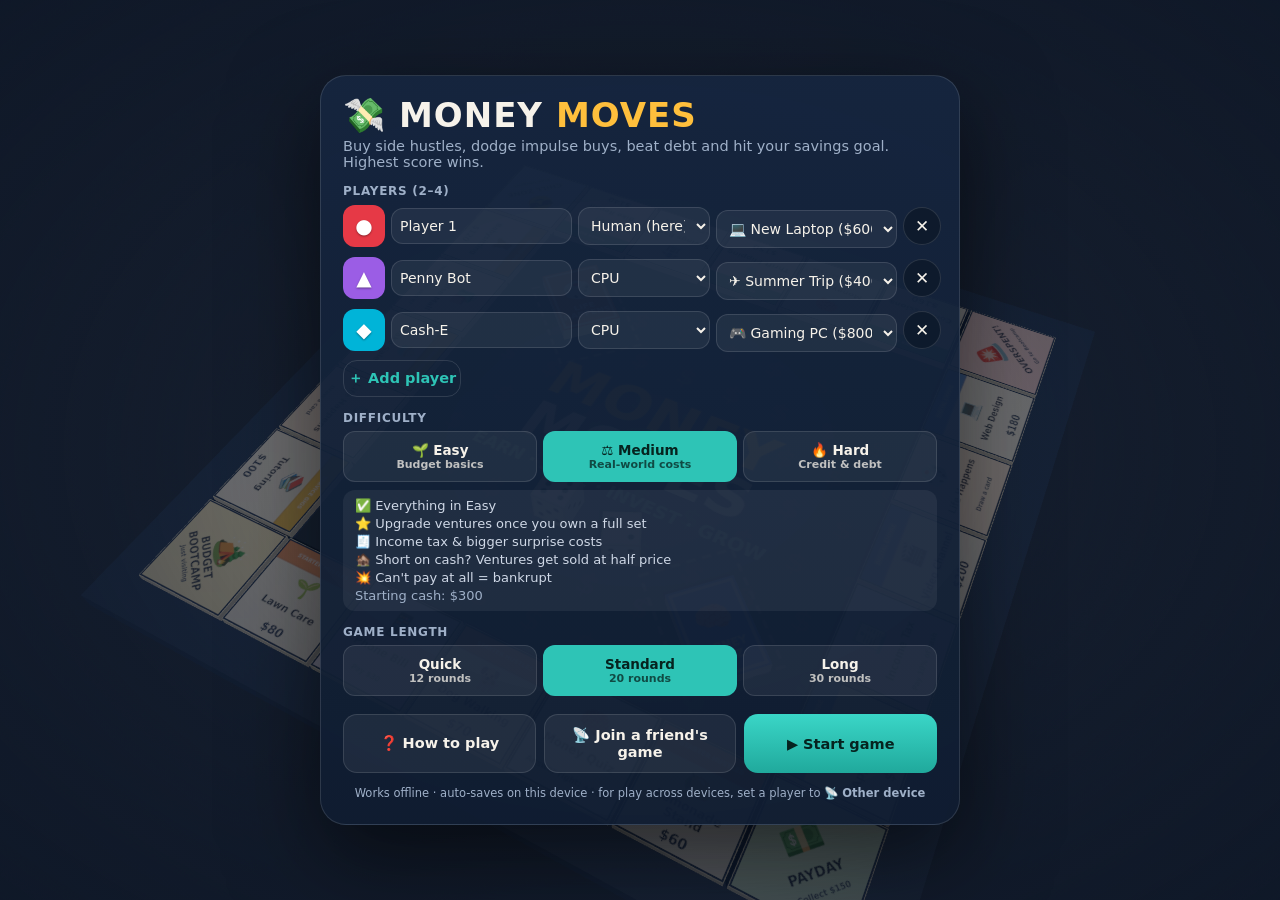
==== index.html @ 819cc6ee "Second consistency and bug-fix pass - Fix ghost turns: starting a new game (or resuming) while a CPU" ====
<!DOCTYPE html>
<html lang="en">
<head>
<meta charset="utf-8">
<meta name="viewport" content="width=device-width, initial-scale=1, maximum-scale=1, user-scalable=no, viewport-fit=cover">
<meta name="theme-color" content="#0d1626">
<meta name="description" content="Money Moves: a 3D property-trading board game that teaches teens budgeting, saving, investing and avoiding debt. Works offline, with device-to-device multiplayer.">
<title>Money Moves — the 3D money-management board game</title>
<script>/* A-Frame 1.8.0 — MIT License — https://aframe.io — inlined so this page works fully offline */
!function(t,e){"object"==typeof exports&&"object"==typeof module?module.exports=e():"function"==typeof define&&define.amd?define([],e):"object"==typeof exports?exports.AFRAME=e():t.AFRAME=e()}(self,(()=>(()=>{var t={167:t=>{var e=Object.prototype.toString;t.exports=function(t){return t.BYTES_PER_ELEMENT&&"[object ArrayBuffer]"===e.call(t.buffer)||Array.isArray(t)}},734:t=>{t.exports=function(t,e){return"number"==typeof t?t:"number"==typeof e?e:0}},961:(t,e)=>{"use strict";e.byteLength=function(t){var e=o(t),n=e[0],i=e[1];return 3*(n+i)/4-i},e.toByteArray=function(t){var e,n,s=o(t),a=s[0],l=s[1],c=new r(function(t,e,n){return 3*(e+n)/4-n}(0,a,l)),h=0,u=l>0?a-4:a;for(n=0;n<u;n+=4)e=i[t.charCodeAt(n)]<<18|i[t.charCodeAt(n+1)]<<12|i[t.charCodeAt(n+2)]<<6|i[t.charCodeAt(n+3)],c[h++]=e>>16&255,c[h++]=e>>8&255,c[h++]=255&e;return 2===l&&(e=i[t.charCodeAt(n)]<<2|i[t.charCodeAt(n+1)]>>4,c[h++]=255&e),1===l&&(e=i[t.charCodeAt(n)]<<10|i[t.charCodeAt(n+1)]<<4|i[t.charCodeAt(n+2)]>>2,c[h++]=e>>8&255,c[h++]=255&e),c},e.fromByteArray=function(t){for(var e,i=t.length,r=i%3,s=[],a=16383,o=0,c=i-r;o<c;o+=a)s.push(l(t,o,o+a>c?c:o+a));return 1===r?(e=t[i-1],s.push(n[e>>2]+n[e<<4&63]+"==")):2===r&&(e=(t[i-2]<<8)+t[i-1],s.push(n[e>>10]+n[e>>4&63]+n[e<<2&63]+"=")),s.join("")};for(var n=[],i=[],r="undefined"!=typeof Uint8Array?Uint8Array:Array,s="ABCDEFGHIJKLMNOPQRSTUVWXYZabcdefghijklmnopqrstuvwxyz0123456789+/",a=0;a<64;++a)n[a]=s[a],i[s.charCodeAt(a)]=a;function o(t){var e=t.length;if(e%4>0)throw new Error("Invalid string. Length must be a multiple of 4");var n=t.indexOf("=");return-1===n&&(n=e),[n,n===e?0:4-n%4]}function l(t,e,i){for(var r,s,a=[],o=e;o<i;o+=3)r=(t[o]<<16&16711680)+(t[o+1]<<8&65280)+(255&t[o+2]),a.push(n[(s=r)>>18&63]+n[s>>12&63]+n[s>>6&63]+n[63&s]);return a.join("")}i["-".charCodeAt(0)]=62,i["_".charCodeAt(0)]=63},911:(t,e,n)=>{var i=n(922).hp;t.exports=function(t,e){if(i.isBuffer(t)&&i.isBuffer(e)){if("function"==typeof t.equals)return t.equals(e);if(t.length!==e.length)return!1;for(var n=0;n<t.length;n++)if(t[n]!==e[n])return!1;return!0}}},922:(t,e,n)=>{"use strict";const i=n(961),r=n(24),s="function"==typeof Symbol&&"function"==typeof Symbol.for?Symbol.for("nodejs.util.inspect.custom"):null;e.hp=l,e.IS=50;const a=2147483647;function o(t){if(t>a)throw new RangeError('The value "'+t+'" is invalid for option "size"');const e=new Uint8Array(t);return Object.setPrototypeOf(e,l.prototype),e}function l(t,e,n){if("number"==typeof t){if("string"==typeof e)throw new TypeError('The "string" argument must be of type string. Received type number');return u(t)}return c(t,e,n)}function c(t,e,n){if("string"==typeof t)return function(t,e){if("string"==typeof e&&""!==e||(e="utf8"),!l.isEncoding(e))throw new TypeError("Unknown encoding: "+e);const n=0|A(t,e);let i=o(n);const r=i.write(t,e);return r!==n&&(i=i.slice(0,r)),i}(t,e);if(ArrayBuffer.isView(t))return function(t){if(Y(t,Uint8Array)){const e=new Uint8Array(t);return p(e.buffer,e.byteOffset,e.byteLength)}return d(t)}(t);if(null==t)throw new TypeError("The first argument must be one of type string, Buffer, ArrayBuffer, Array, or Array-like Object. Received type "+typeof t);if(Y(t,ArrayBuffer)||t&&Y(t.buffer,ArrayBuffer))return p(t,e,n);if("undefined"!=typeof SharedArrayBuffer&&(Y(t,SharedArrayBuffer)||t&&Y(t.buffer,SharedArrayBuffer)))return p(t,e,n);if("number"==typeof t)throw new TypeError('The "value" argument must not be of type number. Received type number');const i=t.valueOf&&t.valueOf();if(null!=i&&i!==t)return l.from(i,e,n);const r=function(t){if(l.isBuffer(t)){const e=0|f(t.length),n=o(e);return 0===n.length||t.copy(n,0,0,e),n}return void 0!==t.length?"number"!=typeof t.length||K(t.length)?o(0):d(t):"Buffer"===t.type&&Array.isArray(t.data)?d(t.data):void 0}(t);if(r)return r;if("undefined"!=typeof Symbol&&null!=Symbol.toPrimitive&&"function"==typeof t[Symbol.toPrimitive])return l.from(t[Symbol.toPrimitive]("string"),e,n);throw new TypeError("The first argument must be one of type string, Buffer, ArrayBuffer, Array, or Array-like Object. Received type "+typeof t)}function h(t){if("number"!=typeof t)throw new TypeError('"size" argument must be of type number');if(t<0)throw new RangeError('The value "'+t+'" is invalid for option "size"')}function u(t){return h(t),o(t<0?0:0|f(t))}function d(t){const e=t.length<0?0:0|f(t.length),n=o(e);for(let i=0;i<e;i+=1)n[i]=255&t[i];return n}function p(t,e,n){if(e<0||t.byteLength<e)throw new RangeError('"offset" is outside of buffer bounds');if(t.byteLength<e+(n||0))throw new RangeError('"length" is outside of buffer bounds');let i;return i=void 0===e&&void 0===n?new Uint8Array(t):void 0===n?new Uint8Array(t,e):new Uint8Array(t,e,n),Object.setPrototypeOf(i,l.prototype),i}function f(t){if(t>=a)throw new RangeError("Attempt to allocate Buffer larger than maximum size: 0x"+a.toString(16)+" bytes");return 0|t}function A(t,e){if(l.isBuffer(t))return t.length;if(ArrayBuffer.isView(t)||Y(t,ArrayBuffer))return t.byteLength;if("string"!=typeof t)throw new TypeError('The "string" argument must be one of type string, Buffer, or ArrayBuffer. Received type '+typeof t);const n=t.length,i=arguments.length>2&&!0===arguments[2];if(!i&&0===n)return 0;let r=!1;for(;;)switch(e){case"ascii":case"latin1":case"binary":return n;case"utf8":case"utf-8":return W(t).length;case"ucs2":case"ucs-2":case"utf16le":case"utf-16le":return 2*n;case"hex":return n>>>1;case"base64":return q(t).length;default:if(r)return i?-1:W(t).length;e=(""+e).toLowerCase(),r=!0}}function m(t,e,n){let i=!1;if((void 0===e||e<0)&&(e=0),e>this.length)return"";if((void 0===n||n>this.length)&&(n=this.length),n<=0)return"";if((n>>>=0)<=(e>>>=0))return"";for(t||(t="utf8");;)switch(t){case"hex":return B(this,e,n);case"utf8":case"utf-8":return M(this,e,n);case"ascii":return I(this,e,n);case"latin1":case"binary":return T(this,e,n);case"base64":return w(this,e,n);case"ucs2":case"ucs-2":case"utf16le":case"utf-16le":return R(this,e,n);default:if(i)throw new TypeError("Unknown encoding: "+t);t=(t+"").toLowerCase(),i=!0}}function g(t,e,n){const i=t[e];t[e]=t[n],t[n]=i}function v(t,e,n,i,r){if(0===t.length)return-1;if("string"==typeof n?(i=n,n=0):n>2147483647?n=2147483647:n<-2147483648&&(n=-2147483648),K(n=+n)&&(n=r?0:t.length-1),n<0&&(n=t.length+n),n>=t.length){if(r)return-1;n=t.length-1}else if(n<0){if(!r)return-1;n=0}if("string"==typeof e&&(e=l.from(e,i)),l.isBuffer(e))return 0===e.length?-1:y(t,e,n,i,r);if("number"==typeof e)return e&=255,"function"==typeof Uint8Array.prototype.indexOf?r?Uint8Array.prototype.indexOf.call(t,e,n):Uint8Array.prototype.lastIndexOf.call(t,e,n):y(t,[e],n,i,r);throw new TypeError("val must be string, number or Buffer")}function y(t,e,n,i,r){let s,a=1,o=t.length,l=e.length;if(void 0!==i&&("ucs2"===(i=String(i).toLowerCase())||"ucs-2"===i||"utf16le"===i||"utf-16le"===i)){if(t.length<2||e.length<2)return-1;a=2,o/=2,l/=2,n/=2}function c(t,e){return 1===a?t[e]:t.readUInt16BE(e*a)}if(r){let i=-1;for(s=n;s<o;s++)if(c(t,s)===c(e,-1===i?0:s-i)){if(-1===i&&(i=s),s-i+1===l)return i*a}else-1!==i&&(s-=s-i),i=-1}else for(n+l>o&&(n=o-l),s=n;s>=0;s--){let n=!0;for(let i=0;i<l;i++)if(c(t,s+i)!==c(e,i)){n=!1;break}if(n)return s}return-1}function E(t,e,n,i){n=Number(n)||0;const r=t.length-n;i?(i=Number(i))>r&&(i=r):i=r;const s=e.length;let a;for(i>s/2&&(i=s/2),a=0;a<i;++a){const i=parseInt(e.substr(2*a,2),16);if(K(i))return a;t[n+a]=i}return a}function b(t,e,n,i){return X(W(e,t.length-n),t,n,i)}function x(t,e,n,i){return X(function(t){const e=[];for(let n=0;n<t.length;++n)e.push(255&t.charCodeAt(n));return e}(e),t,n,i)}function C(t,e,n,i){return X(q(e),t,n,i)}function _(t,e,n,i){return X(function(t,e){let n,i,r;const s=[];for(let a=0;a<t.length&&!((e-=2)<0);++a)n=t.charCodeAt(a),i=n>>8,r=n%256,s.push(r),s.push(i);return s}(e,t.length-n),t,n,i)}function w(t,e,n){return 0===e&&n===t.length?i.fromByteArray(t):i.fromByteArray(t.slice(e,n))}function M(t,e,n){n=Math.min(t.length,n);const i=[];let r=e;for(;r<n;){const e=t[r];let s=null,a=e>239?4:e>223?3:e>191?2:1;if(r+a<=n){let n,i,o,l;switch(a){case 1:e<128&&(s=e);break;case 2:n=t[r+1],128==(192&n)&&(l=(31&e)<<6|63&n,l>127&&(s=l));break;case 3:n=t[r+1],i=t[r+2],128==(192&n)&&128==(192&i)&&(l=(15&e)<<12|(63&n)<<6|63&i,l>2047&&(l<55296||l>57343)&&(s=l));break;case 4:n=t[r+1],i=t[r+2],o=t[r+3],128==(192&n)&&128==(192&i)&&128==(192&o)&&(l=(15&e)<<18|(63&n)<<12|(63&i)<<6|63&o,l>65535&&l<1114112&&(s=l))}}null===s?(s=65533,a=1):s>65535&&(s-=65536,i.push(s>>>10&1023|55296),s=56320|1023&s),i.push(s),r+=a}return function(t){const e=t.length;if(e<=S)return String.fromCharCode.apply(String,t);let n="",i=0;for(;i<e;)n+=String.fromCharCode.apply(String,t.slice(i,i+=S));return n}(i)}l.TYPED_ARRAY_SUPPORT=function(){try{const t=new Uint8Array(1),e={foo:function(){return 42}};return Object.setPrototypeOf(e,Uint8Array.prototype),Object.setPrototypeOf(t,e),42===t.foo()}catch(t){return!1}}(),l.TYPED_ARRAY_SUPPORT||"undefined"==typeof console||"function"!=typeof console.error||console.error("This browser lacks typed array (Uint8Array) support which is required by `buffer` v5.x. Use `buffer` v4.x if you require old browser support."),Object.defineProperty(l.prototype,"parent",{enumerable:!0,get:function(){if(l.isBuffer(this))return this.buffer}}),Object.defineProperty(l.prototype,"offset",{enumerable:!0,get:function(){if(l.isBuffer(this))return this.byteOffset}}),l.poolSize=8192,l.from=function(t,e,n){return c(t,e,n)},Object.setPrototypeOf(l.prototype,Uint8Array.prototype),Object.setPrototypeOf(l,Uint8Array),l.alloc=function(t,e,n){return function(t,e,n){return h(t),t<=0?o(t):void 0!==e?"string"==typeof n?o(t).fill(e,n):o(t).fill(e):o(t)}(t,e,n)},l.allocUnsafe=function(t){return u(t)},l.allocUnsafeSlow=function(t){return u(t)},l.isBuffer=function(t){return null!=t&&!0===t._isBuffer&&t!==l.prototype},l.compare=function(t,e){if(Y(t,Uint8Array)&&(t=l.from(t,t.offset,t.byteLength)),Y(e,Uint8Array)&&(e=l.from(e,e.offset,e.byteLength)),!l.isBuffer(t)||!l.isBuffer(e))throw new TypeError('The "buf1", "buf2" arguments must be one of type Buffer or Uint8Array');if(t===e)return 0;let n=t.length,i=e.length;for(let r=0,s=Math.min(n,i);r<s;++r)if(t[r]!==e[r]){n=t[r],i=e[r];break}return n<i?-1:i<n?1:0},l.isEncoding=function(t){switch(String(t).toLowerCase()){case"hex":case"utf8":case"utf-8":case"ascii":case"latin1":case"binary":case"base64":case"ucs2":case"ucs-2":case"utf16le":case"utf-16le":return!0;default:return!1}},l.concat=function(t,e){if(!Array.isArray(t))throw new TypeError('"list" argument must be an Array of Buffers');if(0===t.length)return l.alloc(0);let n;if(void 0===e)for(e=0,n=0;n<t.length;++n)e+=t[n].length;const i=l.allocUnsafe(e);let r=0;for(n=0;n<t.length;++n){let e=t[n];if(Y(e,Uint8Array))r+e.length>i.length?(l.isBuffer(e)||(e=l.from(e)),e.copy(i,r)):Uint8Array.prototype.set.call(i,e,r);else{if(!l.isBuffer(e))throw new TypeError('"list" argument must be an Array of Buffers');e.copy(i,r)}r+=e.length}return i},l.byteLength=A,l.prototype._isBuffer=!0,l.prototype.swap16=function(){const t=this.length;if(t%2!=0)throw new RangeError("Buffer size must be a multiple of 16-bits");for(let e=0;e<t;e+=2)g(this,e,e+1);return this},l.prototype.swap32=function(){const t=this.length;if(t%4!=0)throw new RangeError("Buffer size must be a multiple of 32-bits");for(let e=0;e<t;e+=4)g(this,e,e+3),g(this,e+1,e+2);return this},l.prototype.swap64=function(){const t=this.length;if(t%8!=0)throw new RangeError("Buffer size must be a multiple of 64-bits");for(let e=0;e<t;e+=8)g(this,e,e+7),g(this,e+1,e+6),g(this,e+2,e+5),g(this,e+3,e+4);return this},l.prototype.toString=function(){const t=this.length;return 0===t?"":0===arguments.length?M(this,0,t):m.apply(this,arguments)},l.prototype.toLocaleString=l.prototype.toString,l.prototype.equals=function(t){if(!l.isBuffer(t))throw new TypeError("Argument must be a Buffer");return this===t||0===l.compare(this,t)},l.prototype.inspect=function(){let t="";const n=e.IS;return t=this.toString("hex",0,n).replace(/(.{2})/g,"$1 ").trim(),this.length>n&&(t+=" ... "),"<Buffer "+t+">"},s&&(l.prototype[s]=l.prototype.inspect),l.prototype.compare=function(t,e,n,i,r){if(Y(t,Uint8Array)&&(t=l.from(t,t.offset,t.byteLength)),!l.isBuffer(t))throw new TypeError('The "target" argument must be one of type Buffer or Uint8Array. Received type '+typeof t);if(void 0===e&&(e=0),void 0===n&&(n=t?t.length:0),void 0===i&&(i=0),void 0===r&&(r=this.length),e<0||n>t.length||i<0||r>this.length)throw new RangeError("out of range index");if(i>=r&&e>=n)return 0;if(i>=r)return-1;if(e>=n)return 1;if(this===t)return 0;let s=(r>>>=0)-(i>>>=0),a=(n>>>=0)-(e>>>=0);const o=Math.min(s,a),c=this.slice(i,r),h=t.slice(e,n);for(let t=0;t<o;++t)if(c[t]!==h[t]){s=c[t],a=h[t];break}return s<a?-1:a<s?1:0},l.prototype.includes=function(t,e,n){return-1!==this.indexOf(t,e,n)},l.prototype.indexOf=function(t,e,n){return v(this,t,e,n,!0)},l.prototype.lastIndexOf=function(t,e,n){return v(this,t,e,n,!1)},l.prototype.write=function(t,e,n,i){if(void 0===e)i="utf8",n=this.length,e=0;else if(void 0===n&&"string"==typeof e)i=e,n=this.length,e=0;else{if(!isFinite(e))throw new Error("Buffer.write(string, encoding, offset[, length]) is no longer supported");e>>>=0,isFinite(n)?(n>>>=0,void 0===i&&(i="utf8")):(i=n,n=void 0)}const r=this.length-e;if((void 0===n||n>r)&&(n=r),t.length>0&&(n<0||e<0)||e>this.length)throw new RangeError("Attempt to write outside buffer bounds");i||(i="utf8");let s=!1;for(;;)switch(i){case"hex":return E(this,t,e,n);case"utf8":case"utf-8":return b(this,t,e,n);case"ascii":case"latin1":case"binary":return x(this,t,e,n);case"base64":return C(this,t,e,n);case"ucs2":case"ucs-2":case"utf16le":case"utf-16le":return _(this,t,e,n);default:if(s)throw new TypeError("Unknown encoding: "+i);i=(""+i).toLowerCase(),s=!0}},l.prototype.toJSON=function(){return{type:"Buffer",data:Array.prototype.slice.call(this._arr||this,0)}};const S=4096;function I(t,e,n){let i="";n=Math.min(t.length,n);for(let r=e;r<n;++r)i+=String.fromCharCode(127&t[r]);return i}function T(t,e,n){let i="";n=Math.min(t.length,n);for(let r=e;r<n;++r)i+=String.fromCharCode(t[r]);return i}function B(t,e,n){const i=t.length;(!e||e<0)&&(e=0),(!n||n<0||n>i)&&(n=i);let r="";for(let i=e;i<n;++i)r+=J[t[i]];return r}function R(t,e,n){const i=t.slice(e,n);let r="";for(let t=0;t<i.length-1;t+=2)r+=String.fromCharCode(i[t]+256*i[t+1]);return r}function L(t,e,n){if(t%1!=0||t<0)throw new RangeError("offset is not uint");if(t+e>n)throw new RangeError("Trying to access beyond buffer length")}function D(t,e,n,i,r,s){if(!l.isBuffer(t))throw new TypeError('"buffer" argument must be a Buffer instance');if(e>r||e<s)throw new RangeError('"value" argument is out of bounds');if(n+i>t.length)throw new RangeError("Index out of range")}function P(t,e,n,i,r){z(e,i,r,t,n,7);let s=Number(e&BigInt(4294967295));t[n++]=s,s>>=8,t[n++]=s,s>>=8,t[n++]=s,s>>=8,t[n++]=s;let a=Number(e>>BigInt(32)&BigInt(4294967295));return t[n++]=a,a>>=8,t[n++]=a,a>>=8,t[n++]=a,a>>=8,t[n++]=a,n}function U(t,e,n,i,r){z(e,i,r,t,n,7);let s=Number(e&BigInt(4294967295));t[n+7]=s,s>>=8,t[n+6]=s,s>>=8,t[n+5]=s,s>>=8,t[n+4]=s;let a=Number(e>>BigInt(32)&BigInt(4294967295));return t[n+3]=a,a>>=8,t[n+2]=a,a>>=8,t[n+1]=a,a>>=8,t[n]=a,n+8}function O(t,e,n,i,r,s){if(n+i>t.length)throw new RangeError("Index out of range");if(n<0)throw new RangeError("Index out of range")}function N(t,e,n,i,s){return e=+e,n>>>=0,s||O(t,0,n,4),r.write(t,e,n,i,23,4),n+4}function F(t,e,n,i,s){return e=+e,n>>>=0,s||O(t,0,n,8),r.write(t,e,n,i,52,8),n+8}l.prototype.slice=function(t,e){const n=this.length;(t=~~t)<0?(t+=n)<0&&(t=0):t>n&&(t=n),(e=void 0===e?n:~~e)<0?(e+=n)<0&&(e=0):e>n&&(e=n),e<t&&(e=t);const i=this.subarray(t,e);return Object.setPrototypeOf(i,l.prototype),i},l.prototype.readUintLE=l.prototype.readUIntLE=function(t,e,n){t>>>=0,e>>>=0,n||L(t,e,this.length);let i=this[t],r=1,s=0;for(;++s<e&&(r*=256);)i+=this[t+s]*r;return i},l.prototype.readUintBE=l.prototype.readUIntBE=function(t,e,n){t>>>=0,e>>>=0,n||L(t,e,this.length);let i=this[t+--e],r=1;for(;e>0&&(r*=256);)i+=this[t+--e]*r;return i},l.prototype.readUint8=l.prototype.readUInt8=function(t,e){return t>>>=0,e||L(t,1,this.length),this[t]},l.prototype.readUint16LE=l.prototype.readUInt16LE=function(t,e){return t>>>=0,e||L(t,2,this.length),this[t]|this[t+1]<<8},l.prototype.readUint16BE=l.prototype.readUInt16BE=function(t,e){return t>>>=0,e||L(t,2,this.length),this[t]<<8|this[t+1]},l.prototype.readUint32LE=l.prototype.readUInt32LE=function(t,e){return t>>>=0,e||L(t,4,this.length),(this[t]|this[t+1]<<8|this[t+2]<<16)+16777216*this[t+3]},l.prototype.readUint32BE=l.prototype.readUInt32BE=function(t,e){return t>>>=0,e||L(t,4,this.length),16777216*this[t]+(this[t+1]<<16|this[t+2]<<8|this[t+3])},l.prototype.readBigUInt64LE=Z((function(t){H(t>>>=0,"offset");const e=this[t],n=this[t+7];void 0!==e&&void 0!==n||V(t,this.length-8);const i=e+256*this[++t]+65536*this[++t]+this[++t]*2**24,r=this[++t]+256*this[++t]+65536*this[++t]+n*2**24;return BigInt(i)+(BigInt(r)<<BigInt(32))})),l.prototype.readBigUInt64BE=Z((function(t){H(t>>>=0,"offset");const e=this[t],n=this[t+7];void 0!==e&&void 0!==n||V(t,this.length-8);const i=e*2**24+65536*this[++t]+256*this[++t]+this[++t],r=this[++t]*2**24+65536*this[++t]+256*this[++t]+n;return(BigInt(i)<<BigInt(32))+BigInt(r)})),l.prototype.readIntLE=function(t,e,n){t>>>=0,e>>>=0,n||L(t,e,this.length);let i=this[t],r=1,s=0;for(;++s<e&&(r*=256);)i+=this[t+s]*r;return r*=128,i>=r&&(i-=Math.pow(2,8*e)),i},l.prototype.readIntBE=function(t,e,n){t>>>=0,e>>>=0,n||L(t,e,this.length);let i=e,r=1,s=this[t+--i];for(;i>0&&(r*=256);)s+=this[t+--i]*r;return r*=128,s>=r&&(s-=Math.pow(2,8*e)),s},l.prototype.readInt8=function(t,e){return t>>>=0,e||L(t,1,this.length),128&this[t]?-1*(255-this[t]+1):this[t]},l.prototype.readInt16LE=function(t,e){t>>>=0,e||L(t,2,this.length);const n=this[t]|this[t+1]<<8;return 32768&n?4294901760|n:n},l.prototype.readInt16BE=function(t,e){t>>>=0,e||L(t,2,this.length);const n=this[t+1]|this[t]<<8;return 32768&n?4294901760|n:n},l.prototype.readInt32LE=function(t,e){return t>>>=0,e||L(t,4,this.length),this[t]|this[t+1]<<8|this[t+2]<<16|this[t+3]<<24},l.prototype.readInt32BE=function(t,e){return t>>>=0,e||L(t,4,this.length),this[t]<<24|this[t+1]<<16|this[t+2]<<8|this[t+3]},l.prototype.readBigInt64LE=Z((function(t){H(t>>>=0,"offset");const e=this[t],n=this[t+7];void 0!==e&&void 0!==n||V(t,this.length-8);const i=this[t+4]+256*this[t+5]+65536*this[t+6]+(n<<24);return(BigInt(i)<<BigInt(32))+BigInt(e+256*this[++t]+65536*this[++t]+this[++t]*2**24)})),l.prototype.readBigInt64BE=Z((function(t){H(t>>>=0,"offset");const e=this[t],n=this[t+7];void 0!==e&&void 0!==n||V(t,this.length-8);const i=(e<<24)+65536*this[++t]+256*this[++t]+this[++t];return(BigInt(i)<<BigInt(32))+BigInt(this[++t]*2**24+65536*this[++t]+256*this[++t]+n)})),l.prototype.readFloatLE=function(t,e){return t>>>=0,e||L(t,4,this.length),r.read(this,t,!0,23,4)},l.prototype.readFloatBE=function(t,e){return t>>>=0,e||L(t,4,this.length),r.read(this,t,!1,23,4)},l.prototype.readDoubleLE=function(t,e){return t>>>=0,e||L(t,8,this.length),r.read(this,t,!0,52,8)},l.prototype.readDoubleBE=function(t,e){return t>>>=0,e||L(t,8,this.length),r.read(this,t,!1,52,8)},l.prototype.writeUintLE=l.prototype.writeUIntLE=function(t,e,n,i){t=+t,e>>>=0,n>>>=0,i||D(this,t,e,n,Math.pow(2,8*n)-1,0);let r=1,s=0;for(this[e]=255&t;++s<n&&(r*=256);)this[e+s]=t/r&255;return e+n},l.prototype.writeUintBE=l.prototype.writeUIntBE=function(t,e,n,i){t=+t,e>>>=0,n>>>=0,i||D(this,t,e,n,Math.pow(2,8*n)-1,0);let r=n-1,s=1;for(this[e+r]=255&t;--r>=0&&(s*=256);)this[e+r]=t/s&255;return e+n},l.prototype.writeUint8=l.prototype.writeUInt8=function(t,e,n){return t=+t,e>>>=0,n||D(this,t,e,1,255,0),this[e]=255&t,e+1},l.prototype.writeUint16LE=l.prototype.writeUInt16LE=function(t,e,n){return t=+t,e>>>=0,n||D(this,t,e,2,65535,0),this[e]=255&t,this[e+1]=t>>>8,e+2},l.prototype.writeUint16BE=l.prototype.writeUInt16BE=function(t,e,n){return t=+t,e>>>=0,n||D(this,t,e,2,65535,0),this[e]=t>>>8,this[e+1]=255&t,e+2},l.prototype.writeUint32LE=l.prototype.writeUInt32LE=function(t,e,n){return t=+t,e>>>=0,n||D(this,t,e,4,4294967295,0),this[e+3]=t>>>24,this[e+2]=t>>>16,this[e+1]=t>>>8,this[e]=255&t,e+4},l.prototype.writeUint32BE=l.prototype.writeUInt32BE=function(t,e,n){return t=+t,e>>>=0,n||D(this,t,e,4,4294967295,0),this[e]=t>>>24,this[e+1]=t>>>16,this[e+2]=t>>>8,this[e+3]=255&t,e+4},l.prototype.writeBigUInt64LE=Z((function(t,e=0){return P(this,t,e,BigInt(0),BigInt("0xffffffffffffffff"))})),l.prototype.writeBigUInt64BE=Z((function(t,e=0){return U(this,t,e,BigInt(0),BigInt("0xffffffffffffffff"))})),l.prototype.writeIntLE=function(t,e,n,i){if(t=+t,e>>>=0,!i){const i=Math.pow(2,8*n-1);D(this,t,e,n,i-1,-i)}let r=0,s=1,a=0;for(this[e]=255&t;++r<n&&(s*=256);)t<0&&0===a&&0!==this[e+r-1]&&(a=1),this[e+r]=(t/s|0)-a&255;return e+n},l.prototype.writeIntBE=function(t,e,n,i){if(t=+t,e>>>=0,!i){const i=Math.pow(2,8*n-1);D(this,t,e,n,i-1,-i)}let r=n-1,s=1,a=0;for(this[e+r]=255&t;--r>=0&&(s*=256);)t<0&&0===a&&0!==this[e+r+1]&&(a=1),this[e+r]=(t/s|0)-a&255;return e+n},l.prototype.writeInt8=function(t,e,n){return t=+t,e>>>=0,n||D(this,t,e,1,127,-128),t<0&&(t=255+t+1),this[e]=255&t,e+1},l.prototype.writeInt16LE=function(t,e,n){return t=+t,e>>>=0,n||D(this,t,e,2,32767,-32768),this[e]=255&t,this[e+1]=t>>>8,e+2},l.prototype.writeInt16BE=function(t,e,n){return t=+t,e>>>=0,n||D(this,t,e,2,32767,-32768),this[e]=t>>>8,this[e+1]=255&t,e+2},l.prototype.writeInt32LE=function(t,e,n){return t=+t,e>>>=0,n||D(this,t,e,4,2147483647,-2147483648),this[e]=255&t,this[e+1]=t>>>8,this[e+2]=t>>>16,this[e+3]=t>>>24,e+4},l.prototype.writeInt32BE=function(t,e,n){return t=+t,e>>>=0,n||D(this,t,e,4,2147483647,-2147483648),t<0&&(t=4294967295+t+1),this[e]=t>>>24,this[e+1]=t>>>16,this[e+2]=t>>>8,this[e+3]=255&t,e+4},l.prototype.writeBigInt64LE=Z((function(t,e=0){return P(this,t,e,-BigInt("0x8000000000000000"),BigInt("0x7fffffffffffffff"))})),l.prototype.writeBigInt64BE=Z((function(t,e=0){return U(this,t,e,-BigInt("0x8000000000000000"),BigInt("0x7fffffffffffffff"))})),l.prototype.writeFloatLE=function(t,e,n){return N(this,t,e,!0,n)},l.prototype.writeFloatBE=function(t,e,n){return N(this,t,e,!1,n)},l.prototype.writeDoubleLE=function(t,e,n){return F(this,t,e,!0,n)},l.prototype.writeDoubleBE=function(t,e,n){return F(this,t,e,!1,n)},l.prototype.copy=function(t,e,n,i){if(!l.isBuffer(t))throw new TypeError("argument should be a Buffer");if(n||(n=0),i||0===i||(i=this.length),e>=t.length&&(e=t.length),e||(e=0),i>0&&i<n&&(i=n),i===n)return 0;if(0===t.length||0===this.length)return 0;if(e<0)throw new RangeError("targetStart out of bounds");if(n<0||n>=this.length)throw new RangeError("Index out of range");if(i<0)throw new RangeError("sourceEnd out of bounds");i>this.length&&(i=this.length),t.length-e<i-n&&(i=t.length-e+n);const r=i-n;return this===t&&"function"==typeof Uint8Array.prototype.copyWithin?this.copyWithin(e,n,i):Uint8Array.prototype.set.call(t,this.subarray(n,i),e),r},l.prototype.fill=function(t,e,n,i){if("string"==typeof t){if("string"==typeof e?(i=e,e=0,n=this.length):"string"==typeof n&&(i=n,n=this.length),void 0!==i&&"string"!=typeof i)throw new TypeError("encoding must be a string");if("string"==typeof i&&!l.isEncoding(i))throw new TypeError("Unknown encoding: "+i);if(1===t.length){const e=t.charCodeAt(0);("utf8"===i&&e<128||"latin1"===i)&&(t=e)}}else"number"==typeof t?t&=255:"boolean"==typeof t&&(t=Number(t));if(e<0||this.length<e||this.length<n)throw new RangeError("Out of range index");if(n<=e)return this;let r;if(e>>>=0,n=void 0===n?this.length:n>>>0,t||(t=0),"number"==typeof t)for(r=e;r<n;++r)this[r]=t;else{const s=l.isBuffer(t)?t:l.from(t,i),a=s.length;if(0===a)throw new TypeError('The value "'+t+'" is invalid for argument "value"');for(r=0;r<n-e;++r)this[r+e]=s[r%a]}return this};const k={};function Q(t,e,n){k[t]=class extends n{constructor(){super(),Object.defineProperty(this,"message",{value:e.apply(this,arguments),writable:!0,configurable:!0}),this.name=`${this.name} [${t}]`,this.stack,delete this.name}get code(){return t}set code(t){Object.defineProperty(this,"code",{configurable:!0,enumerable:!0,value:t,writable:!0})}toString(){return`${this.name} [${t}]: ${this.message}`}}}function G(t){let e="",n=t.length;const i="-"===t[0]?1:0;for(;n>=i+4;n-=3)e=`_${t.slice(n-3,n)}${e}`;return`${t.slice(0,n)}${e}`}function z(t,e,n,i,r,s){if(t>n||t<e){const i="bigint"==typeof e?"n":"";let r;throw r=s>3?0===e||e===BigInt(0)?`>= 0${i} and < 2${i} ** ${8*(s+1)}${i}`:`>= -(2${i} ** ${8*(s+1)-1}${i}) and < 2 ** ${8*(s+1)-1}${i}`:`>= ${e}${i} and <= ${n}${i}`,new k.ERR_OUT_OF_RANGE("value",r,t)}!function(t,e,n){H(e,"offset"),void 0!==t[e]&&void 0!==t[e+n]||V(e,t.length-(n+1))}(i,r,s)}function H(t,e){if("number"!=typeof t)throw new k.ERR_INVALID_ARG_TYPE(e,"number",t)}function V(t,e,n){if(Math.floor(t)!==t)throw H(t,n),new k.ERR_OUT_OF_RANGE(n||"offset","an integer",t);if(e<0)throw new k.ERR_BUFFER_OUT_OF_BOUNDS;throw new k.ERR_OUT_OF_RANGE(n||"offset",`>= ${n?1:0} and <= ${e}`,t)}Q("ERR_BUFFER_OUT_OF_BOUNDS",(function(t){return t?`${t} is outside of buffer bounds`:"Attempt to access memory outside buffer bounds"}),RangeError),Q("ERR_INVALID_ARG_TYPE",(function(t,e){return`The "${t}" argument must be of type number. Received type ${typeof e}`}),TypeError),Q("ERR_OUT_OF_RANGE",(function(t,e,n){let i=`The value of "${t}" is out of range.`,r=n;return Number.isInteger(n)&&Math.abs(n)>2**32?r=G(String(n)):"bigint"==typeof n&&(r=String(n),(n>BigInt(2)**BigInt(32)||n<-(BigInt(2)**BigInt(32)))&&(r=G(r)),r+="n"),i+=` It must be ${e}. Received ${r}`,i}),RangeError);const j=/[^+/0-9A-Za-z-_]/g;function W(t,e){let n;e=e||1/0;const i=t.length;let r=null;const s=[];for(let a=0;a<i;++a){if(n=t.charCodeAt(a),n>55295&&n<57344){if(!r){if(n>56319){(e-=3)>-1&&s.push(239,191,189);continue}if(a+1===i){(e-=3)>-1&&s.push(239,191,189);continue}r=n;continue}if(n<56320){(e-=3)>-1&&s.push(239,191,189),r=n;continue}n=65536+(r-55296<<10|n-56320)}else r&&(e-=3)>-1&&s.push(239,191,189);if(r=null,n<128){if((e-=1)<0)break;s.push(n)}else if(n<2048){if((e-=2)<0)break;s.push(n>>6|192,63&n|128)}else if(n<65536){if((e-=3)<0)break;s.push(n>>12|224,n>>6&63|128,63&n|128)}else{if(!(n<1114112))throw new Error("Invalid code point");if((e-=4)<0)break;s.push(n>>18|240,n>>12&63|128,n>>6&63|128,63&n|128)}}return s}function q(t){return i.toByteArray(function(t){if((t=(t=t.split("=")[0]).trim().replace(j,"")).length<2)return"";for(;t.length%4!=0;)t+="=";return t}(t))}function X(t,e,n,i){let r;for(r=0;r<i&&!(r+n>=e.length||r>=t.length);++r)e[r+n]=t[r];return r}function Y(t,e){return t instanceof e||null!=t&&null!=t.constructor&&null!=t.constructor.name&&t.constructor.name===e.name}function K(t){return t!=t}const J=function(){const t="0123456789abcdef",e=new Array(256);for(let n=0;n<16;++n){const i=16*n;for(let r=0;r<16;++r)e[i+r]=t[n]+t[r]}return e}();function Z(t){return"undefined"==typeof BigInt?$:t}function $(){throw new Error("BigInt not supported")}},89:t=>{"use strict";t.exports=function(t){var e=[];return e.toString=function(){return this.map((function(e){var n="",i=void 0!==e[5];return e[4]&&(n+="@supports (".concat(e[4],") {")),e[2]&&(n+="@media ".concat(e[2]," {")),i&&(n+="@layer".concat(e[5].length>0?" ".concat(e[5]):""," {")),n+=t(e),i&&(n+="}"),e[2]&&(n+="}"),e[4]&&(n+="}"),n})).join("")},e.i=function(t,n,i,r,s){"string"==typeof t&&(t=[[null,t,void 0]]);var a={};if(i)for(var o=0;o<this.length;o++){var l=this[o][0];null!=l&&(a[l]=!0)}for(var c=0;c<t.length;c++){var h=[].concat(t[c]);i&&a[h[0]]||(void 0!==s&&(void 0===h[5]||(h[1]="@layer".concat(h[5].length>0?" ".concat(h[5]):""," {").concat(h[1],"}")),h[5]=s),n&&(h[2]?(h[1]="@media ".concat(h[2]," {").concat(h[1],"}"),h[2]=n):h[2]=n),r&&(h[4]?(h[1]="@supports (".concat(h[4],") {").concat(h[1],"}"),h[4]=r):h[4]="".concat(r)),e.push(h))}},e}},492:t=>{"use strict";t.exports=function(t,e){return e||(e={}),t?(t=String(t.__esModule?t.default:t),/^['"].*['"]$/.test(t)&&(t=t.slice(1,-1)),e.hash&&(t+=e.hash),/["'() \t\n]|(%20)/.test(t)||e.needQuotes?'"'.concat(t.replace(/"/g,'\\"').replace(/\n/g,"\\n"),'"'):t):t}},963:t=>{"use strict";t.exports=function(t){var e=t[1],n=t[3];if(!n)return e;if("function"==typeof btoa){var i=btoa(unescape(encodeURIComponent(JSON.stringify(n)))),r="sourceMappingURL=data:application/json;charset=utf-8;base64,".concat(i),s="/*# ".concat(r," */");return[e].concat([s]).join("\n")}return[e].join("\n")}},878:(t,e,n)=>{e.formatArgs=function(e){if(e[0]=(this.useColors?"%c":"")+this.namespace+(this.useColors?" %c":" ")+e[0]+(this.useColors?"%c ":" ")+"+"+t.exports.humanize(this.diff),!this.useColors)return;const n="color: "+this.color;e.splice(1,0,n,"color: inherit");let i=0,r=0;e[0].replace(/%[a-zA-Z%]/g,(t=>{"%%"!==t&&(i++,"%c"===t&&(r=i))})),e.splice(r,0,n)},e.save=function(t){try{t?e.storage.setItem("debug",t):e.storage.removeItem("debug")}catch(t){}},e.load=function(){let t;try{t=e.storage.getItem("debug")}catch(t){}return!t&&"undefined"!=typeof process&&"env"in process&&(t=process.env.DEBUG),t},e.useColors=function(){if("undefined"!=typeof window&&window.process&&("renderer"===window.process.type||window.process.__nwjs))return!0;if("undefined"!=typeof navigator&&navigator.userAgent&&navigator.userAgent.toLowerCase().match(/(edge|trident)\/(\d+)/))return!1;let t;return"undefined"!=typeof document&&document.documentElement&&document.documentElement.style&&document.documentElement.style.WebkitAppearance||"undefined"!=typeof window&&window.console&&(window.console.firebug||window.console.exception&&window.console.table)||"undefined"!=typeof navigator&&navigator.userAgent&&(t=navigator.userAgent.toLowerCase().match(/firefox\/(\d+)/))&&parseInt(t[1],10)>=31||"undefined"!=typeof navigator&&navigator.userAgent&&navigator.userAgent.toLowerCase().match(/applewebkit\/(\d+)/)},e.storage=function(){try{return localStorage}catch(t){}}(),e.destroy=(()=>{let t=!1;return()=>{t||(t=!0,console.warn("Instance method `debug.destroy()` is deprecated and no longer does anything. It will be removed in the next major version of `debug`."))}})(),e.colors=["#0000CC","#0000FF","#0033CC","#0033FF","#0066CC","#0066FF","#0099CC","#0099FF","#00CC00","#00CC33","#00CC66","#00CC99","#00CCCC","#00CCFF","#3300CC","#3300FF","#3333CC","#3333FF","#3366CC","#3366FF","#3399CC","#3399FF","#33CC00","#33CC33","#33CC66","#33CC99","#33CCCC","#33CCFF","#6600CC","#6600FF","#6633CC","#6633FF","#66CC00","#66CC33","#9900CC","#9900FF","#9933CC","#9933FF","#99CC00","#99CC33","#CC0000","#CC0033","#CC0066","#CC0099","#CC00CC","#CC00FF","#CC3300","#CC3333","#CC3366","#CC3399","#CC33CC","#CC33FF","#CC6600","#CC6633","#CC9900","#CC9933","#CCCC00","#CCCC33","#FF0000","#FF0033","#FF0066","#FF0099","#FF00CC","#FF00FF","#FF3300","#FF3333","#FF3366","#FF3399","#FF33CC","#FF33FF","#FF6600","#FF6633","#FF9900","#FF9933","#FFCC00","#FFCC33"],e.log=console.debug||console.log||(()=>{}),t.exports=n(945)(e);const{formatters:i}=t.exports;i.j=function(t){try{return JSON.stringify(t)}catch(t){return"[UnexpectedJSONParseError]: "+t.message}}},945:(t,e,n)=>{t.exports=function(t){function e(t){let n,r,s,a=null;function o(...t){if(!o.enabled)return;const i=o,r=Number(new Date),s=r-(n||r);i.diff=s,i.prev=n,i.curr=r,n=r,t[0]=e.coerce(t[0]),"string"!=typeof t[0]&&t.unshift("%O");let a=0;t[0]=t[0].replace(/%([a-zA-Z%])/g,((n,r)=>{if("%%"===n)return"%";a++;const s=e.formatters[r];if("function"==typeof s){const e=t[a];n=s.call(i,e),t.splice(a,1),a--}return n})),e.formatArgs.call(i,t),(i.log||e.log).apply(i,t)}return o.namespace=t,o.useColors=e.useColors(),o.color=e.selectColor(t),o.extend=i,o.destroy=e.destroy,Object.defineProperty(o,"enabled",{enumerable:!0,configurable:!1,get:()=>null!==a?a:(r!==e.namespaces&&(r=e.namespaces,s=e.enabled(t)),s),set:t=>{a=t}}),"function"==typeof e.init&&e.init(o),o}function i(t,n){const i=e(this.namespace+(void 0===n?":":n)+t);return i.log=this.log,i}function r(t,e){let n=0,i=0,r=-1,s=0;for(;n<t.length;)if(i<e.length&&(e[i]===t[n]||"*"===e[i]))"*"===e[i]?(r=i,s=n,i++):(n++,i++);else{if(-1===r)return!1;i=r+1,s++,n=s}for(;i<e.length&&"*"===e[i];)i++;return i===e.length}return e.debug=e,e.default=e,e.coerce=function(t){return t instanceof Error?t.stack||t.message:t},e.disable=function(){const t=[...e.names,...e.skips.map((t=>"-"+t))].join(",");return e.enable(""),t},e.enable=function(t){e.save(t),e.namespaces=t,e.names=[],e.skips=[];const n=("string"==typeof t?t:"").trim().replace(" ",",").split(",").filter(Boolean);for(const t of n)"-"===t[0]?e.skips.push(t.slice(1)):e.names.push(t)},e.enabled=function(t){for(const n of e.skips)if(r(t,n))return!1;for(const n of e.names)if(r(t,n))return!0;return!1},e.humanize=n(192),e.destroy=function(){console.warn("Instance method `debug.destroy()` is deprecated and no longer does anything. It will be removed in the next major version of `debug`.")},Object.keys(t).forEach((n=>{e[n]=t[n]})),e.names=[],e.skips=[],e.formatters={},e.selectColor=function(t){let n=0;for(let e=0;e<t.length;e++)n=(n<<5)-n+t.charCodeAt(e),n|=0;return e.colors[Math.abs(n)%e.colors.length]},e.enable(e.load()),e}},124:(t,e,n)=>{"use strict";var i=n(240),r=Object.prototype.hasOwnProperty,s=Object.prototype.propertyIsEnumerable;function a(t,e,n){var s=e[n];if(null!=s){if(r.call(t,n)&&(void 0===t[n]||null===t[n]))throw new TypeError("Cannot convert undefined or null to object ("+n+")");r.call(t,n)&&i(s)?t[n]=o(Object(t[n]),e[n]):t[n]=s}}function o(t,e){if(t===e)return t;for(var n in e=Object(e))r.call(e,n)&&a(t,e,n);if(Object.getOwnPropertySymbols)for(var i=Object.getOwnPropertySymbols(e),o=0;o<i.length;o++)s.call(e,i[o])&&a(t,e,i[o]);return t}t.exports=function(t){t=function(t){if(null==t)throw new TypeError("Sources cannot be null or undefined");return Object(t)}(t);for(var e=1;e<arguments.length;e++)o(t,arguments[e]);return t}},480:t=>{t.exports=function(t){switch(t){case"int8":return Int8Array;case"int16":return Int16Array;case"int32":return Int32Array;case"uint8":return Uint8Array;case"uint16":return Uint16Array;case"uint32":return Uint32Array;case"float32":return Float32Array;case"float64":return Float64Array;case"array":return Array;case"uint8_clamped":return Uint8ClampedArray}}},919:(t,e,n)=>{var i;i="undefined"!=typeof window?window:void 0!==n.g?n.g:"undefined"!=typeof self?self:{},t.exports=i},24:(t,e)=>{e.read=function(t,e,n,i,r){var s,a,o=8*r-i-1,l=(1<<o)-1,c=l>>1,h=-7,u=n?r-1:0,d=n?-1:1,p=t[e+u];for(u+=d,s=p&(1<<-h)-1,p>>=-h,h+=o;h>0;s=256*s+t[e+u],u+=d,h-=8);for(a=s&(1<<-h)-1,s>>=-h,h+=i;h>0;a=256*a+t[e+u],u+=d,h-=8);if(0===s)s=1-c;else{if(s===l)return a?NaN:1/0*(p?-1:1);a+=Math.pow(2,i),s-=c}return(p?-1:1)*a*Math.pow(2,s-i)},e.write=function(t,e,n,i,r,s){var a,o,l,c=8*s-r-1,h=(1<<c)-1,u=h>>1,d=23===r?Math.pow(2,-24)-Math.pow(2,-77):0,p=i?0:s-1,f=i?1:-1,A=e<0||0===e&&1/e<0?1:0;for(e=Math.abs(e),isNaN(e)||e===1/0?(o=isNaN(e)?1:0,a=h):(a=Math.floor(Math.log(e)/Math.LN2),e*(l=Math.pow(2,-a))<1&&(a--,l*=2),(e+=a+u>=1?d/l:d*Math.pow(2,1-u))*l>=2&&(a++,l/=2),a+u>=h?(o=0,a=h):a+u>=1?(o=(e*l-1)*Math.pow(2,r),a+=u):(o=e*Math.pow(2,u-1)*Math.pow(2,r),a=0));r>=8;t[n+p]=255&o,p+=f,o/=256,r-=8);for(a=a<<r|o,c+=r;c>0;t[n+p]=255&a,p+=f,a/=256,c-=8);t[n+p-f]|=128*A}},225:t=>{function e(t){return!!t.constructor&&"function"==typeof t.constructor.isBuffer&&t.constructor.isBuffer(t)}t.exports=function(t){return null!=t&&(e(t)||function(t){return"function"==typeof t.readFloatLE&&"function"==typeof t.slice&&e(t.slice(0,0))}(t)||!!t._isBuffer)}},847:t=>{t.exports=function(t){if(!t)return!1;var n=e.call(t);return"[object Function]"===n||"function"==typeof t&&"[object RegExp]"!==n||"undefined"!=typeof window&&(t===window.setTimeout||t===window.alert||t===window.confirm||t===window.prompt)};var e=Object.prototype.toString},240:t=>{"use strict";t.exports=function(t){var e=typeof t;return null!==t&&("object"===e||"function"===e)}},751:(t,e,n)=>{var i=n(922).hp,r=n(558),s=function(){},a=n(476),o=n(34),l=n(99),c=n(573),h=n(597),u=self.XMLHttpRequest&&"withCredentials"in new XMLHttpRequest;t.exports=function(t,e){e="function"==typeof e?e:s,"string"==typeof t?t={uri:t}:t||(t={}),t.binary&&(t=function(t){if(u)return h(t,{responseType:"arraybuffer"});if(void 0===self.XMLHttpRequest)throw new Error("your browser does not support XHR loading");var e=new self.XMLHttpRequest;return e.overrideMimeType("text/plain; charset=x-user-defined"),h({xhr:e},t)}(t)),r(t,(function(n,r,h){if(n)return e(n);if(!/^2/.test(r.statusCode))return e(new Error("http status code: "+r.statusCode));if(!h)return e(new Error("no body result"));var u,d,p=!1;if(u=h,"[object ArrayBuffer]"===Object.prototype.toString.call(u)){var f=new Uint8Array(h);h=i.from(f,"binary")}c(h)&&(p=!0,"string"==typeof h&&(h=i.from(h,"binary"))),p||(i.isBuffer(h)&&(h=h.toString(t.encoding)),h=h.trim());try{var A=r.headers["content-type"];d=p?l(h):/json/.test(A)||"{"===h.charAt(0)?JSON.parse(h):/xml/.test(A)||"<"===h.charAt(0)?o(h):a(h)}catch(t){e(new Error("error parsing font "+t.message)),e=s}e(null,d)}))}},573:(t,e,n)=>{var i=n(922).hp,r=n(911),s=i.from([66,77,70,3]);t.exports=function(t){return"string"==typeof t?"BMF"===t.substring(0,3):t.length>4&&r(t.slice(0,4),s)}},192:t=>{var e=1e3,n=60*e,i=60*n,r=24*i,s=7*r;function a(t,e,n,i){var r=e>=1.5*n;return Math.round(t/n)+" "+i+(r?"s":"")}t.exports=function(t,o){o=o||{};var l,c,h=typeof t;if("string"===h&&t.length>0)return function(t){if(!((t=String(t)).length>100)){var a=/^(-?(?:\d+)?\.?\d+) *(milliseconds?|msecs?|ms|seconds?|secs?|s|minutes?|mins?|m|hours?|hrs?|h|days?|d|weeks?|w|years?|yrs?|y)?$/i.exec(t);if(a){var o=parseFloat(a[1]);switch((a[2]||"ms").toLowerCase()){case"years":case"year":case"yrs":case"yr":case"y":return 315576e5*o;case"weeks":case"week":case"w":return o*s;case"days":case"day":case"d":return o*r;case"hours":case"hour":case"hrs":case"hr":case"h":return o*i;case"minutes":case"minute":case"mins":case"min":case"m":return o*n;case"seconds":case"second":case"secs":case"sec":case"s":return o*e;case"milliseconds":case"millisecond":case"msecs":case"msec":case"ms":return o;default:return}}}}(t);if("number"===h&&isFinite(t))return o.long?(l=t,(c=Math.abs(l))>=r?a(l,c,r,"day"):c>=i?a(l,c,i,"hour"):c>=n?a(l,c,n,"minute"):c>=e?a(l,c,e,"second"):l+" ms"):function(t){var s=Math.abs(t);return s>=r?Math.round(t/r)+"d":s>=i?Math.round(t/i)+"h":s>=n?Math.round(t/n)+"m":s>=e?Math.round(t/e)+"s":t+"ms"}(t);throw new Error("val is not a non-empty string or a valid number. val="+JSON.stringify(t))}},476:t=>{function e(t,e){if(!(t=t.replace(/\t+/g," ").trim()))return null;var i=t.indexOf(" ");if(-1===i)throw new Error("no named row at line "+e);var r=t.substring(0,i);t=(t=(t=(t=t.substring(i+1)).replace(/letter=[\'\"]\S+[\'\"]/gi,"")).split("=")).map((function(t){return t.trim().match(/(".*?"|[^"\s]+)+(?=\s*|\s*$)/g)}));for(var s=[],a=0;a<t.length;a++){var o=t[a];0===a?s.push({key:o[0],data:""}):a===t.length-1?s[s.length-1].data=n(o[0]):(s[s.length-1].data=n(o[0]),s.push({key:o[1],data:""}))}var l={key:r,data:{}};return s.forEach((function(t){l.data[t.key]=t.data})),l}function n(t){return t&&0!==t.length?0===t.indexOf('"')||0===t.indexOf("'")?t.substring(1,t.length-1):-1!==t.indexOf(",")?function(t){return t.split(",").map((function(t){return parseInt(t,10)}))}(t):parseInt(t,10):""}t.exports=function(t){if(!t)throw new Error("no data provided");var n={pages:[],chars:[],kernings:[]},i=(t=t.toString().trim()).split(/\r\n?|\n/g);if(0===i.length)throw new Error("no data in BMFont file");for(var r=0;r<i.length;r++){var s=e(i[r],r);if(s)if("page"===s.key){if("number"!=typeof s.data.id)throw new Error("malformed file at line "+r+" -- needs page id=N");if("string"!=typeof s.data.file)throw new Error("malformed file at line "+r+' -- needs page file="path"');n.pages[s.data.id]=s.data.file}else"chars"===s.key||"kernings"===s.key||("char"===s.key?n.chars.push(s.data):"kerning"===s.key?n.kernings.push(s.data):n[s.key]=s.data)}return n}},99:t=>{var e=[66,77,70];function n(t,e,n){if(n>e.length-1)return 0;var r=e.readUInt8(n++),s=e.readInt32LE(n);switch(n+=4,r){case 1:t.info=function(t,e){var n={};n.size=t.readInt16LE(e);var r=t.readUInt8(e+2);return n.smooth=r>>7&1,n.unicode=r>>6&1,n.italic=r>>5&1,n.bold=r>>4&1,r>>3&1&&(n.fixedHeight=1),n.charset=t.readUInt8(e+3)||"",n.stretchH=t.readUInt16LE(e+4),n.aa=t.readUInt8(e+6),n.padding=[t.readInt8(e+7),t.readInt8(e+8),t.readInt8(e+9),t.readInt8(e+10)],n.spacing=[t.readInt8(e+11),t.readInt8(e+12)],n.outline=t.readUInt8(e+13),n.face=function(t,e){return i(t,e).toString("utf8")}(t,e+14),n}(e,n);break;case 2:t.common=function(t,e){var n={};return n.lineHeight=t.readUInt16LE(e),n.base=t.readUInt16LE(e+2),n.scaleW=t.readUInt16LE(e+4),n.scaleH=t.readUInt16LE(e+6),n.pages=t.readUInt16LE(e+8),t.readUInt8(e+10),n.packed=0,n.alphaChnl=t.readUInt8(e+11),n.redChnl=t.readUInt8(e+12),n.greenChnl=t.readUInt8(e+13),n.blueChnl=t.readUInt8(e+14),n}(e,n);break;case 3:t.pages=function(t,e,n){for(var r=[],s=i(t,e),a=s.length+1,o=n/a,l=0;l<o;l++)r[l]=t.slice(e,e+s.length).toString("utf8"),e+=a;return r}(e,n,s);break;case 4:t.chars=function(t,e,n){for(var i=[],r=n/20,s=0;s<r;s++){var a={},o=20*s;a.id=t.readUInt32LE(e+0+o),a.x=t.readUInt16LE(e+4+o),a.y=t.readUInt16LE(e+6+o),a.width=t.readUInt16LE(e+8+o),a.height=t.readUInt16LE(e+10+o),a.xoffset=t.readInt16LE(e+12+o),a.yoffset=t.readInt16LE(e+14+o),a.xadvance=t.readInt16LE(e+16+o),a.page=t.readUInt8(e+18+o),a.chnl=t.readUInt8(e+19+o),i[s]=a}return i}(e,n,s);break;case 5:t.kernings=function(t,e,n){for(var i=[],r=n/10,s=0;s<r;s++){var a={},o=10*s;a.first=t.readUInt32LE(e+0+o),a.second=t.readUInt32LE(e+4+o),a.amount=t.readInt16LE(e+8+o),i[s]=a}return i}(e,n,s)}return 5+s}function i(t,e){for(var n=e;n<t.length&&0!==t[n];n++);return t.slice(e,n)}t.exports=function(t){if(t.length<6)throw new Error("invalid buffer length for BMFont");var i=e.every((function(e,n){return t.readUInt8(n)===e}));if(!i)throw new Error("BMFont missing BMF byte header");var r=3;if(t.readUInt8(r++)>3)throw new Error("Only supports BMFont Binary v3 (BMFont App v1.10)");for(var s={kernings:[],chars:[]},a=0;a<5;a++)r+=n(s,t,r);return s}},34:(t,e,n)=>{var i=n(829),r=n(896),s={scaleh:"scaleH",scalew:"scaleW",stretchh:"stretchH",lineheight:"lineHeight",alphachnl:"alphaChnl",redchnl:"redChnl",greenchnl:"greenChnl",bluechnl:"blueChnl"};function a(t){var e=function(t){for(var e=[],n=0;n<t.attributes.length;n++)e.push(t.attributes[n]);return e}(t);return e.reduce((function(t,e){var n;return t[(n=e.nodeName,s[n.toLowerCase()]||n)]=e.nodeValue,t}),{})}t.exports=function(t){t=t.toString();var e=r(t),n={pages:[],chars:[],kernings:[]};["info","common"].forEach((function(t){var r=e.getElementsByTagName(t)[0];r&&(n[t]=i(a(r)))}));var s=e.getElementsByTagName("pages")[0];if(!s)throw new Error("malformed file -- no <pages> element");for(var o=s.getElementsByTagName("page"),l=0;l<o.length;l++){var c=o[l],h=parseInt(c.getAttribute("id"),10),u=c.getAttribute("file");if(isNaN(h))throw new Error('malformed file -- page "id" attribute is NaN');if(!u)throw new Error('malformed file -- needs page "file" attribute');n.pages[parseInt(h,10)]=u}return["chars","kernings"].forEach((function(t){var r=e.getElementsByTagName(t)[0];if(r)for(var s=t.substring(0,t.length-1),o=r.getElementsByTagName(s),l=0;l<o.length;l++){var c=o[l];n[t].push(i(a(c)))}})),n}},829:t=>{var e="chasrset";t.exports=function(t){for(var n in t=Object.assign({},t),e in t&&(t.charset=t[e],delete t[e]),t)"face"!==n&&"charset"!==n&&(t[n]="padding"===n||"spacing"===n?t[n].split(",").map((function(t){return parseInt(t,10)})):parseInt(t[n],10));return t}},216:t=>{var e=function(t){return t.replace(/^\s+|\s+$/g,"")};t.exports=function(t){if(!t)return{};for(var n,i={},r=e(t).split("\n"),s=0;s<r.length;s++){var a=r[s],o=a.indexOf(":"),l=e(a.slice(0,o)).toLowerCase(),c=e(a.slice(o+1));void 0===i[l]?i[l]=c:(n=i[l],"[object Array]"===Object.prototype.toString.call(n)?i[l].push(c):i[l]=[i[l],c])}return i}},35:(t,e,n)=>{var i=n(480),r=n(167),s=n(225),a=[0,2,3],o=[2,1,3];t.exports=function(t,e){t&&(r(t)||s(t))||(e=t||{},t=null);for(var n="string"==typeof(e="number"==typeof e?{count:e}:e||{}).type?e.type:"uint16",l="number"==typeof e.count?e.count:1,c=e.start||0,h=!1!==e.clockwise?a:o,u=h[0],d=h[1],p=h[2],f=6*l,A=t||new(i(n))(f),m=0,g=0;m<f;m+=6,g+=4){var v=m+c;A[v+0]=g+0,A[v+1]=g+1,A[v+2]=g+2,A[v+3]=g+u,A[v+4]=g+d,A[v+5]=g+p}return A}},433:(t,e,n)=>{var i=n(874),r=n(35),s=n(106),a=n(684);t.exports=function(t){return new o(t)};class o extends THREE.BufferGeometry{constructor(t){super(),"string"==typeof t&&(t={text:t}),this._opt=Object.assign({},t),t&&this.update(t)}update(t){if("string"==typeof t&&(t={text:t}),!(t=Object.assign({},this._opt,t)).font)throw new TypeError("must specify a { font } in options");this.layout=i(t);var e=!1!==t.flipY,n=t.font,a=n.common.scaleW,o=n.common.scaleH,l=this.layout.glyphs.filter((function(t){var e=t.data;return e.width*e.height>0}));this.visibleGlyphs=l;var c=s.positions(l),h=s.uvs(l,a,o,e),u=r([],{clockwise:!0,type:"uint16",count:l.length});if(this.setIndex(u),this.setAttribute("position",new THREE.BufferAttribute(c,2)),this.setAttribute("uv",new THREE.BufferAttribute(h,2)),!t.multipage&&"page"in this.attributes)this.removeAttribute("page");else if(t.multipage){var d=s.pages(l);this.setAttribute("page",new THREE.BufferAttribute(d,1))}null!==this.boundingBox&&this.computeBoundingBox(),null!==this.boundingSphere&&this.computeBoundingSphere()}computeBoundingSphere(){null===this.boundingSphere&&(this.boundingSphere=new THREE.Sphere);var t=this.attributes.position.array,e=this.attributes.position.itemSize;if(!t||!e||t.length<2)return this.boundingSphere.radius=0,void this.boundingSphere.center.set(0,0,0);a.computeSphere(t,this.boundingSphere),isNaN(this.boundingSphere.radius)&&console.error('THREE.BufferGeometry.computeBoundingSphere(): Computed radius is NaN. The "position" attribute is likely to have NaN values.')}computeBoundingBox(){null===this.boundingBox&&(this.boundingBox=new THREE.Box3);var t=this.boundingBox,e=this.attributes.position.array,n=this.attributes.position.itemSize;!e||!n||e.length<2?t.makeEmpty():a.computeBox(e,t)}}},874:(t,e,n)=>{var i=n(406),r=n(597),s=n(734),a=["x","e","a","o","n","s","r","c","u","m","v","w","z"],o=["m","w"],l=["H","I","N","E","F","K","L","T","U","V","W","X","Y","Z"],c="\t".charCodeAt(0),h=" ".charCodeAt(0);function u(t){this.glyphs=[],this._measure=this.computeMetrics.bind(this),this.update(t)}function d(t,e){if(!t.chars||0===t.chars.length)return null;var n=f(t.chars,e);return n>=0?t.chars[n]:null}function p(t,e,n){if(!t.kernings||0===t.kernings.length)return 0;for(var i=t.kernings,r=0;r<i.length;r++){var s=i[r];if(s.first===e&&s.second===n)return s.amount}return 0}function f(t,e,n){for(var i=n=n||0;i<t.length;i++)if(t[i].id===e)return i;return-1}t.exports=function(t){return new u(t)},u.prototype.update=function(t){if(t=r({measure:this._measure},t),this._opt=t,this._opt.tabSize=s(this._opt.tabSize,4),!t.font)throw new Error("must provide a valid bitmap font");var e=this.glyphs,n=t.text||"",o=t.font;this._setupSpaceGlyphs(o);var c=i.lines(n,t),h=t.width||0;e.length=0;var u=c.reduce((function(t,e){return Math.max(t,e.width,h)}),0),d=0,A=0,m=s(t.lineHeight,o.common.lineHeight),g=o.common.base,v=m-g,y=t.letterSpacing||0,E=m*c.length-v,b=function(t){return"center"===t?1:"right"===t?2:0}(this._opt.align);A-=E,this._width=u,this._height=E,this._descender=m-g,this._baseline=g,this._xHeight=function(t){for(var e=0;e<a.length;e++){var n=a[e].charCodeAt(0),i=f(t.chars,n);if(i>=0)return t.chars[i].height}return 0}(o),this._capHeight=function(t){for(var e=0;e<l.length;e++){var n=l[e].charCodeAt(0),i=f(t.chars,n);if(i>=0)return t.chars[i].height}return 0}(o),this._lineHeight=m,this._ascender=m-v-this._xHeight;var x=this;c.forEach((function(t,i){for(var r,s=t.start,a=t.end,l=t.width,c=s;c<a;c++){var h=n.charCodeAt(c),f=x.getGlyph(o,h);if(f){r&&(d+=p(o,r.id,f.id));var g=d;1===b?g+=(u-l)/2:2===b&&(g+=u-l),e.push({position:[g,A],data:f,index:c,line:i}),d+=f.xadvance+y,r=f}}A+=m,d=0})),this._linesTotal=c.length},u.prototype._setupSpaceGlyphs=function(t){if(this._fallbackSpaceGlyph=null,this._fallbackTabGlyph=null,t.chars&&0!==t.chars.length){var e=d(t,h)||function(t){for(var e=0;e<o.length;e++){var n=o[e].charCodeAt(0),i=f(t.chars,n);if(i>=0)return t.chars[i]}return 0}(t)||t.chars[0],n=this._opt.tabSize*e.xadvance;this._fallbackSpaceGlyph=e,this._fallbackTabGlyph=r(e,{x:0,y:0,xadvance:n,id:c,xoffset:0,yoffset:0,width:0,height:0})}},u.prototype.getGlyph=function(t,e){return d(t,e)||(e===c?this._fallbackTabGlyph:e===h?this._fallbackSpaceGlyph:null)},u.prototype.computeMetrics=function(t,e,n,i){var r,s=this._opt.letterSpacing||0,a=this._opt.font,o=0,l=0,c=0;if(!a.chars||0===a.chars.length)return{start:e,end:e,width:0};n=Math.min(t.length,n);for(var h=e;h<n;h++){var u,d=t.charCodeAt(h);if(u=this.getGlyph(a,d)){u.xoffset;var f=(o+=r?p(a,r.id,u.id):0)+u.xadvance+s,A=o+u.width;if(A>=i||f>=i)break;o=f,l=A,r=u}c++}return r&&(l+=r.xoffset),{start:e,end:e+c,width:l}},["width","height","descender","ascender","xHeight","baseline","capHeight","lineHeight"].forEach((function(t){Object.defineProperty(u.prototype,t,{get:function(){return this["_"+t]},configurable:!0})}))},684:t=>{var e={min:[0,0],max:[0,0]};function n(t){var n=t.length/2;e.min[0]=t[0],e.min[1]=t[1],e.max[0]=t[0],e.max[1]=t[1];for(var i=0;i<n;i++){var r=t[2*i+0],s=t[2*i+1];e.min[0]=Math.min(r,e.min[0]),e.min[1]=Math.min(s,e.min[1]),e.max[0]=Math.max(r,e.max[0]),e.max[1]=Math.max(s,e.max[1])}}t.exports.computeBox=function(t,i){n(t),i.min.set(e.min[0],e.min[1],0),i.max.set(e.max[0],e.max[1],0)},t.exports.computeSphere=function(t,i){n(t);var r=e.min[0],s=e.min[1],a=e.max[0]-r,o=e.max[1]-s,l=Math.sqrt(a*a+o*o);i.center.set(r+a/2,s+o/2,0),i.radius=l/2}},106:t=>{t.exports.pages=function(t){var e=new Float32Array(4*t.length*1),n=0;return t.forEach((function(t){var i=t.data.page||0;e[n++]=i,e[n++]=i,e[n++]=i,e[n++]=i})),e},t.exports.uvs=function(t,e,n,i){var r=new Float32Array(4*t.length*2),s=0;return t.forEach((function(t){var a=t.data,o=a.x+a.width,l=a.y+a.height,c=a.x/e,h=a.y/n,u=o/e,d=l/n;i&&(h=(n-a.y)/n,d=(n-l)/n),r[s++]=c,r[s++]=h,r[s++]=c,r[s++]=d,r[s++]=u,r[s++]=d,r[s++]=u,r[s++]=h})),r},t.exports.positions=function(t){var e=new Float32Array(4*t.length*2),n=0;return t.forEach((function(t){var i=t.data,r=t.position[0]+i.xoffset,s=t.position[1]+i.yoffset,a=i.width,o=i.height;e[n++]=r,e[n++]=s,e[n++]=r,e[n++]=s+o,e[n++]=r+a,e[n++]=s+o,e[n++]=r+a,e[n++]=s})),e}},406:t=>{var e=/\n/,n=/\s/;function i(t,e,n,i){var r=t.indexOf(e,n);return-1===r||r>i?i:r}function r(t){return n.test(t)}function s(t,e,n,i){return{start:e,end:e+Math.min(i,n-e)}}t.exports=function(e,n){return t.exports.lines(e,n).map((function(t){return e.substring(t.start,t.end)})).join("\n")},t.exports.lines=function(t,n){if(0===(n=n||{}).width&&"nowrap"!==n.mode)return[];t=t||"";var a="number"==typeof n.width?n.width:Number.MAX_VALUE,o=Math.max(0,n.start||0),l="number"==typeof n.end?n.end:t.length,c=n.mode,h=n.measure||s;return"pre"===c?function(t,n,i,r,s){for(var a=[],o=i,l=i;l<r&&l<n.length;l++){var c=n.charAt(l),h=e.test(c);if(h||l===r-1){var u=t(n,o,h?l:l+1,s);a.push(u),o=l+1}}return a}(h,t,o,l,a):function(t,e,n,s,a,o){var l=[],c=a;for("nowrap"===o&&(c=Number.MAX_VALUE);n<s&&n<e.length;){for(var h=i(e,"\n",n,s);n<h&&r(e.charAt(n));)n++;var u=t(e,n,h,c),d=n+(u.end-u.start),p=d+1;if(d<h){for(;d>n&&!r(e.charAt(d));)d--;if(d===n)p>n+1&&p--,d=p;else for(p=d;d>n&&r(e.charAt(d-1));)d--}if(d>=n){var f=t(e,n,d,c);l.push(f)}n=p}return l}(h,t,o,l,a,c)}},558:(t,e,n)=>{"use strict";var i=n(919),r=n(847),s=n(216),a=n(597);function o(t,e,n){var i=t;return r(e)?(n=e,"string"==typeof t&&(i={uri:t})):i=a(e,{uri:t}),i.callback=n,i}function l(t,e,n){return c(e=o(t,e,n))}function c(t){if(void 0===t.callback)throw new Error("callback argument missing");var e=!1,n=function(n,i,r){e||(e=!0,t.callback(n,i,r))};function i(){var t=void 0;if(t=h.response?h.response:h.responseText||function(t){try{if("document"===t.responseType)return t.responseXML;var e=t.responseXML&&"parsererror"===t.responseXML.documentElement.nodeName;if(""===t.responseType&&!e)return t.responseXML}catch(t){}return null}(h),g)try{t=JSON.parse(t)}catch(t){}return t}function r(t){return clearTimeout(u),t instanceof Error||(t=new Error(""+(t||"Unknown XMLHttpRequest Error"))),t.statusCode=0,n(t,v)}function a(){if(!c){var e;clearTimeout(u),e=t.useXDR&&void 0===h.status?200:1223===h.status?204:h.status;var r=v,a=null;return 0!==e?(r={body:i(),statusCode:e,method:p,headers:{},url:d,rawRequest:h},h.getAllResponseHeaders&&(r.headers=s(h.getAllResponseHeaders()))):a=new Error("Internal XMLHttpRequest Error"),n(a,r,r.body)}}var o,c,h=t.xhr||null;h||(h=t.cors||t.useXDR?new l.XDomainRequest:new l.XMLHttpRequest);var u,d=h.url=t.uri||t.url,p=h.method=t.method||"GET",f=t.body||t.data,A=h.headers=t.headers||{},m=!!t.sync,g=!1,v={body:void 0,headers:{},statusCode:0,method:p,url:d,rawRequest:h};if("json"in t&&!1!==t.json&&(g=!0,A.accept||A.Accept||(A.Accept="application/json"),"GET"!==p&&"HEAD"!==p&&(A["content-type"]||A["Content-Type"]||(A["Content-Type"]="application/json"),f=JSON.stringify(!0===t.json?f:t.json))),h.onreadystatechange=function(){4===h.readyState&&setTimeout(a,0)},h.onload=a,h.onerror=r,h.onprogress=function(){},h.onabort=function(){c=!0},h.ontimeout=r,h.open(p,d,!m,t.username,t.password),m||(h.withCredentials=!!t.withCredentials),!m&&t.timeout>0&&(u=setTimeout((function(){if(!c){c=!0,h.abort("timeout");var t=new Error("XMLHttpRequest timeout");t.code="ETIMEDOUT",r(t)}}),t.timeout)),h.setRequestHeader)for(o in A)A.hasOwnProperty(o)&&h.setRequestHeader(o,A[o]);else if(t.headers&&!function(t){for(var e in t)if(t.hasOwnProperty(e))return!1;return!0}(t.headers))throw new Error("Headers cannot be set on an XDomainRequest object");return"responseType"in t&&(h.responseType=t.responseType),"beforeSend"in t&&"function"==typeof t.beforeSend&&t.beforeSend(h),h.send(f||null),h}t.exports=l,t.exports.default=l,l.XMLHttpRequest=i.XMLHttpRequest||function(){},l.XDomainRequest="withCredentials"in new l.XMLHttpRequest?l.XMLHttpRequest:i.XDomainRequest,function(t,e){for(var n=0;n<t.length;n++)e(t[n])}(["get","put","post","patch","head","delete"],(function(t){l["delete"===t?"del":t]=function(e,n,i){return(n=o(e,n,i)).method=t.toUpperCase(),c(n)}}))},896:t=>{t.exports=void 0!==self.DOMParser?function(t){return(new self.DOMParser).parseFromString(t,"application/xml")}:void 0!==self.ActiveXObject&&new self.ActiveXObject("Microsoft.XMLDOM")?function(t){var e=new self.ActiveXObject("Microsoft.XMLDOM");return e.async="false",e.loadXML(t),e}:function(t){var e=document.createElement("div");return e.innerHTML=t,e}},597:t=>{t.exports=function(){for(var t={},n=0;n<arguments.length;n++){var i=arguments[n];for(var r in i)e.call(i,r)&&(t[r]=i[r])}return t};var e=Object.prototype.hasOwnProperty},535:t=>{var e={base64:function(t,e){return"data:"+t+";base64,"+e},isMobile:function(){var t,e=!1;return t=navigator.userAgent||navigator.vendor||window.opera,(/(android|bb\d+|meego).+mobile|avantgo|bada\/|blackberry|blazer|compal|elaine|fennec|hiptop|iemobile|ip(hone|od)|iris|kindle|lge |maemo|midp|mmp|mobile.+firefox|netfront|opera m(ob|in)i|palm( os)?|phone|p(ixi|re)\/|plucker|pocket|psp|series(4|6)0|symbian|treo|up\.(browser|link)|vodafone|wap|windows ce|xda|xiino/i.test(t)||/1207|6310|6590|3gso|4thp|50[1-6]i|770s|802s|a wa|abac|ac(er|oo|s\-)|ai(ko|rn)|al(av|ca|co)|amoi|an(ex|ny|yw)|aptu|ar(ch|go)|as(te|us)|attw|au(di|\-m|r |s )|avan|be(ck|ll|nq)|bi(lb|rd)|bl(ac|az)|br(e|v)w|bumb|bw\-(n|u)|c55\/|capi|ccwa|cdm\-|cell|chtm|cldc|cmd\-|co(mp|nd)|craw|da(it|ll|ng)|dbte|dc\-s|devi|dica|dmob|do(c|p)o|ds(12|\-d)|el(49|ai)|em(l2|ul)|er(ic|k0)|esl8|ez([4-7]0|os|wa|ze)|fetc|fly(\-|_)|g1 u|g560|gene|gf\-5|g\-mo|go(\.w|od)|gr(ad|un)|haie|hcit|hd\-(m|p|t)|hei\-|hi(pt|ta)|hp( i|ip)|hs\-c|ht(c(\-| |_|a|g|p|s|t)|tp)|hu(aw|tc)|i\-(20|go|ma)|i230|iac( |\-|\/)|ibro|idea|ig01|ikom|im1k|inno|ipaq|iris|ja(t|v)a|jbro|jemu|jigs|kddi|keji|kgt( |\/)|klon|kpt |kwc\-|kyo(c|k)|le(no|xi)|lg( g|\/(k|l|u)|50|54|\-[a-w])|libw|lynx|m1\-w|m3ga|m50\/|ma(te|ui|xo)|mc(01|21|ca)|m\-cr|me(rc|ri)|mi(o8|oa|ts)|mmef|mo(01|02|bi|de|do|t(\-| |o|v)|zz)|mt(50|p1|v )|mwbp|mywa|n10[0-2]|n20[2-3]|n30(0|2)|n50(0|2|5)|n7(0(0|1)|10)|ne((c|m)\-|on|tf|wf|wg|wt)|nok(6|i)|nzph|o2im|op(ti|wv)|oran|owg1|p800|pan(a|d|t)|pdxg|pg(13|\-([1-8]|c))|phil|pire|pl(ay|uc)|pn\-2|po(ck|rt|se)|prox|psio|pt\-g|qa\-a|qc(07|12|21|32|60|\-[2-7]|i\-)|qtek|r380|r600|raks|rim9|ro(ve|zo)|s55\/|sa(ge|ma|mm|ms|ny|va)|sc(01|h\-|oo|p\-)|sdk\/|se(c(\-|0|1)|47|mc|nd|ri)|sgh\-|shar|sie(\-|m)|sk\-0|sl(45|id)|sm(al|ar|b3|it|t5)|so(ft|ny)|sp(01|h\-|v\-|v )|sy(01|mb)|t2(18|50)|t6(00|10|18)|ta(gt|lk)|tcl\-|tdg\-|tel(i|m)|tim\-|t\-mo|to(pl|sh)|ts(70|m\-|m3|m5)|tx\-9|up(\.b|g1|si)|utst|v400|v750|veri|vi(rg|te)|vk(40|5[0-3]|\-v)|vm40|voda|vulc|vx(52|53|60|61|70|80|81|83|85|98)|w3c(\-| )|webc|whit|wi(g |nc|nw)|wmlb|wonu|x700|yas\-|your|zeto|zte\-/i.test(t.substr(0,4)))&&(e=!0),e},isIOS:function(){return/(iPad|iPhone|iPod)/g.test(navigator.userAgent)},isIFrame:function(){try{return window.self!==window.top}catch(t){return!0}},appendQueryParameter:function(t,e,n){var i=t.indexOf("?")<0?"?":"&";return t+(i+e+"=")+n},getQueryParameter:function(t){t=t.replace(/[\[]/,"\\[").replace(/[\]]/,"\\]");var e=new RegExp("[\\?&]"+t+"=([^&#]*)").exec(location.search);return null===e?"":decodeURIComponent(e[1].replace(/\+/g," "))},isLandscapeMode:function(){return 90==window.orientation||-90==window.orientation}};t.exports=e},928:(t,e,n)=>{var i,r=n(535);t.exports=(i=navigator.userAgent||navigator.vendor||window.opera).match(/iPhone/i)||i.match(/iPod/i)?function(){var t=null;this.request=function(){t||(t=setInterval((function(){window.location.href="/",setTimeout(window.stop,0)}),15e3))},this.release=function(){t&&(clearInterval(t),t=null)}}:function(){var t=document.createElement("video");t.addEventListener("ended",(function(){t.play()})),this.request=function(){t.paused&&(t.src=r.base64("video/webm","[base64]/[base64]/CBAw=="),t.play())},this.release=function(){t.pause(),t.src=""}}},217:(t,e,n)=>{"use strict";n.d(e,{A:()=>E});var i=n(963),r=n.n(i),s=n(89),a=n.n(s),o=n(492),l=n.n(o),c=new URL(n(169),n.b),h=new URL(n(85),n.b),u=new URL(n(931),n.b),d=new URL(n(889),n.b),p=new URL(n(517),n.b),f=a()(r()),A=l()(c),m=l()(h),g=l()(u),v=l()(d),y=l()(p);f.push([t.id,`/* .a-fullscreen means not embedded. */\nhtml.a-fullscreen {\n  bottom: 0;\n  left: 0;\n  position: fixed;\n  right: 0;\n  top: 0;\n}\n\nhtml.a-fullscreen body {\n  height: 100%;\n  margin: 0;\n  overflow: hidden;\n  padding: 0;\n  width: 100%;\n}\n\n/* Class is removed when doing <a-scene embedded>. */\nhtml.a-fullscreen .a-canvas {\n  width: 100% !important;\n  height: 100% !important;\n  top: 0 !important;\n  left: 0 !important;\n  right: 0 !important;\n  bottom: 0 !important;\n  position: fixed !important;\n}\n\nhtml:not(.a-fullscreen) .a-enter-vr,\nhtml:not(.a-fullscreen) .a-enter-ar {\n  right: 5px;\n  bottom: 5px;\n}\n\nhtml:not(.a-fullscreen) .a-enter-ar {\n  right: 60px;\n}\n\n/* In chrome mobile the user agent stylesheet set it to white  */\n:-webkit-full-screen {\n  background-color: transparent;\n}\n\n.a-hidden {\n  display: none !important;\n}\n\n.a-canvas {\n  height: 100%;\n  left: 0;\n  position: absolute;\n  top: 0;\n  width: 100%;\n}\n\n.a-canvas.a-grab-cursor:hover {\n  cursor: grab;\n  cursor: -moz-grab;\n  cursor: -webkit-grab;\n}\n\ncanvas.a-canvas.a-mouse-cursor-hover:hover {\n  cursor: pointer;\n}\n\n.a-inspector-loader {\n  background-color: #ed3160;\n  position: fixed;\n  left: 3px;\n  top: 3px;\n  padding: 6px 10px;\n  color: #fff;\n  text-decoration: none;\n  font-size: 12px;\n  font-family: Roboto,sans-serif;\n  text-align: center;\n  z-index: 99999;\n  width: 204px;\n}\n\n/* Inspector loader animation */\n@keyframes dots-1 { from { opacity: 0; } 25% { opacity: 1; } }\n@keyframes dots-2 { from { opacity: 0; } 50% { opacity: 1; } }\n@keyframes dots-3 { from { opacity: 0; } 75% { opacity: 1; } }\n@-webkit-keyframes dots-1 { from { opacity: 0; } 25% { opacity: 1; } }\n@-webkit-keyframes dots-2 { from { opacity: 0; } 50% { opacity: 1; } }\n@-webkit-keyframes dots-3 { from { opacity: 0; } 75% { opacity: 1; } }\n\n.a-inspector-loader .dots span {\n  animation: dots-1 2s infinite steps(1);\n  -webkit-animation: dots-1 2s infinite steps(1);\n}\n\n.a-inspector-loader .dots span:first-child + span {\n  animation-name: dots-2;\n  -webkit-animation-name: dots-2;\n}\n\n.a-inspector-loader .dots span:first-child + span + span {\n  animation-name: dots-3;\n  -webkit-animation-name: dots-3;\n}\n\na-scene {\n  display: block;\n  position: relative;\n  height: 100%;\n  width: 100%;\n}\n\na-assets,\na-scene video,\na-scene img,\na-scene audio {\n  display: none;\n}\n\n.a-enter-vr-modal,\n.a-orientation-modal {\n  font-family: Consolas, Andale Mono, Courier New, monospace;\n}\n\n.a-enter-vr-modal a {\n  border-bottom: 1px solid #fff;\n  padding: 2px 0;\n  text-decoration: none;\n  transition: .1s color ease-in;\n}\n\n.a-enter-vr-modal a:hover {\n  background-color: #fff;\n  color: #111;\n  padding: 2px 4px;\n  position: relative;\n  left: -4px;\n}\n\n.a-enter-vr,\n.a-enter-ar {\n  font-family: sans-serif, monospace;\n  font-size: 13px;\n  width: 100%;\n  font-weight: 200;\n  line-height: 16px;\n  position: absolute;\n  right: 20px;\n  bottom: 20px;\n}\n\n.a-enter-ar.xr {\n  right: 90px;\n}\n\n.a-enter-vr-button,\n.a-enter-vr-modal,\n.a-enter-vr-modal a {\n  color: #fff;\n  user-select: none;\n  outline: none;\n}\n\n.a-enter-vr-button {\n  background: rgba(0, 0, 0, 0.35) url(${A}) 50% 50% no-repeat;\n}\n\n.a-enter-ar-button {\n  background: rgba(0, 0, 0, 0.20) url(${m}) 50% 50% no-repeat;\n}\n\n.a-enter-vr.fullscreen .a-enter-vr-button {\n  background-image: url(${g});\n}\n\n.a-enter-vr-button,\n.a-enter-ar-button {\n  background-size: 90% 90%;\n  border: 0;\n  bottom: 0;\n  cursor: pointer;\n  min-width: 58px;\n  min-height: 34px;\n  /* 1.74418604651 */\n  /*\n    In order to keep the aspect ratio when resizing\n    padding-top percentages are relative to the containing block's width.\n    http://stackoverflow.com/questions/12121090/responsively-change-div-size-keeping-aspect-ratio\n  */\n  padding-right: 0;\n  padding-top: 0;\n  position: absolute;\n  right: 0;\n  transition: background-color .05s ease;\n  -webkit-transition: background-color .05s ease;\n  z-index: 9999;\n  border-radius: 8px;\n  touch-action: manipulation; /* Prevent iOS double tap zoom on the button */\n}\n\n.a-enter-ar-button {\n  background-size: 100% 90%;\n  border-radius: 7px;\n}\n\n.a-enter-ar-button:active,\n.a-enter-ar-button:hover,\n.a-enter-vr-button:active,\n.a-enter-vr-button:hover {\n  background-color: #ef2d5e;\n}\n\n.a-enter-vr-button.resethover {\n  background-color: rgba(0, 0, 0, 0.35);\n}\n\n.a-enter-vr-modal {\n  background-color: #666;\n  border-radius: 0;\n  display: none;\n  min-height: 32px;\n  margin-right: 70px;\n  padding: 9px;\n  width: 280px;\n  right: 2%;\n  position: absolute;\n}\n\n.a-enter-vr-modal:after {\n  border-bottom: 10px solid transparent;\n  border-left: 10px solid #666;\n  border-top: 10px solid transparent;\n  display: inline-block;\n  content: '';\n  position: absolute;\n  right: -5px;\n  top: 5px;\n  width: 0;\n  height: 0;\n}\n\n.a-enter-vr-modal p,\n.a-enter-vr-modal a {\n  display: inline;\n}\n\n.a-enter-vr-modal p {\n  margin: 0;\n}\n\n.a-enter-vr-modal p:after {\n  content: ' ';\n}\n\n.a-orientation-modal {\n  background: rgba(244, 244, 244, 1) url(${v}) center no-repeat;\n  background-size: 50% 50%;\n  bottom: 0;\n  font-size: 14px;\n  font-weight: 600;\n  left: 0;\n  line-height: 20px;\n  right: 0;\n  position: fixed;\n  top: 0;\n  z-index: 9999999;\n}\n\n.a-orientation-modal:after {\n  color: #666;\n  content: "Insert phone into Cardboard holder.";\n  display: block;\n  position: absolute;\n  text-align: center;\n  top: 70%;\n  transform: translateY(-70%);\n  width: 100%;\n}\n\n.a-orientation-modal button {\n  background: url(${y}) no-repeat;\n  border: none;\n  height: 50px;\n  text-indent: -9999px;\n  width: 50px;\n}\n\n.a-loader-title {\n  background-color: rgba(0, 0, 0, 0.6);\n  font-family: sans-serif, monospace;\n  text-align: center;\n  font-size: 20px;\n  height: 50px;\n  font-weight: 300;\n  line-height: 50px;\n  position: absolute;\n  right: 0px;\n  left: 0px;\n  top: 0px;\n  color: white;\n}\n\n.a-modal {\n  position: absolute;\n  background: rgba(0, 0, 0, 0.60);\n  background-size: 50% 50%;\n  bottom: 0;\n  font-size: 14px;\n  font-weight: 600;\n  left: 0;\n  line-height: 20px;\n  right: 0;\n  position: fixed;\n  top: 0;\n  z-index: 9999999;\n}\n\n.a-dialog {\n  position: relative;\n  left: 50%;\n  top: 50%;\n  transform: translate(-50%, -50%);\n  z-index: 199995;\n  width: 300px;\n  height: 200px;\n  background-size: contain;\n  background-color: white;\n  color: black;\n  font-family: sans-serif, monospace;\n  font-size: 20px;\n  border-radius: 3px;\n  padding: 6px;\n}\n\n.a-dialog-text-container {\n  width: 100%;\n  height: 70%;\n  align-self: flex-start;\n  display: flex;\n  justify-content: center;\n  align-content: center;\n  flex-direction: column;\n}\n\n.a-dialog-text {\n  display: inline-block;\n  font-weight: normal;\n  font-size: 14pt;\n  margin: 8px;\n}\n\n.a-dialog-buttons-container {\n  display: inline-flex;\n  align-self: flex-end;\n  width: 100%;\n  height: 30%;\n}\n\n.a-dialog-button {\n  color: black;\n  cursor: pointer;\n  align-self: center;\n  opacity: 0.9;\n  height: 80%;\n  width: 50%;\n  font-size: 12pt;\n  margin: 4px;\n  border-radius: 2px;\n  text-align:center;\n  border: none;\n  display: inline-block;\n  -webkit-transition: all 0.25s ease-in-out;\n  transition: all 0.25s ease-in-out;\n  box-shadow: 0 1px 3px rgba(0, 0, 0, 0.10), 0 1px 2px rgba(0, 0, 0, 0.20);\n  user-select: none;\n}\n\n.a-dialog-permission-button:hover {\n  box-shadow: 0 7px 14px rgba(0,0,0,0.20), 0 2px 2px rgba(0,0,0,0.20);\n}\n\n.a-dialog-allow-button {\n  background-color: #00ceff;\n}\n\n.a-dialog-deny-button {\n  background-color: #ff005b;\n}\n\n.a-dialog-ok-button {\n  background-color: #00ceff;\n  width: 100%;\n}\n\n.a-dom-overlay:not(.a-no-style) {\n  overflow: hidden;\n  position: absolute;\n  pointer-events: none;\n  box-sizing: border-box;\n  bottom: 0;\n  left: 0;\n  right: 0;\n  top: 0;\n  padding: 1em;\n}\n\n.a-dom-overlay:not(.a-no-style)>* {\n  pointer-events: auto;\n}\n`,"",{version:3,sources:["webpack://./src/style/aframe.css"],names:[],mappings:"AAAA,sCAAsC;AACtC;EACE,SAAS;EACT,OAAO;EACP,eAAe;EACf,QAAQ;EACR,MAAM;AACR;;AAEA;EACE,YAAY;EACZ,SAAS;EACT,gBAAgB;EAChB,UAAU;EACV,WAAW;AACb;;AAEA,oDAAoD;AACpD;EACE,sBAAsB;EACtB,uBAAuB;EACvB,iBAAiB;EACjB,kBAAkB;EAClB,mBAAmB;EACnB,oBAAoB;EACpB,0BAA0B;AAC5B;;AAEA;;EAEE,UAAU;EACV,WAAW;AACb;;AAEA;EACE,WAAW;AACb;;AAEA,gEAAgE;AAChE;EACE,6BAA6B;AAC/B;;AAEA;EACE,wBAAwB;AAC1B;;AAEA;EACE,YAAY;EACZ,OAAO;EACP,kBAAkB;EAClB,MAAM;EACN,WAAW;AACb;;AAEA;EACE,YAAY;EACZ,iBAAiB;EACjB,oBAAoB;AACtB;;AAEA;EACE,eAAe;AACjB;;AAEA;EACE,yBAAyB;EACzB,eAAe;EACf,SAAS;EACT,QAAQ;EACR,iBAAiB;EACjB,WAAW;EACX,qBAAqB;EACrB,eAAe;EACf,8BAA8B;EAC9B,kBAAkB;EAClB,cAAc;EACd,YAAY;AACd;;AAEA,+BAA+B;AAC/B,oBAAoB,OAAO,UAAU,EAAE,EAAE,MAAM,UAAU,EAAE,EAAE;AAC7D,oBAAoB,OAAO,UAAU,EAAE,EAAE,MAAM,UAAU,EAAE,EAAE;AAC7D,oBAAoB,OAAO,UAAU,EAAE,EAAE,MAAM,UAAU,EAAE,EAAE;AAC7D,4BAA4B,OAAO,UAAU,EAAE,EAAE,MAAM,UAAU,EAAE,EAAE;AACrE,4BAA4B,OAAO,UAAU,EAAE,EAAE,MAAM,UAAU,EAAE,EAAE;AACrE,4BAA4B,OAAO,UAAU,EAAE,EAAE,MAAM,UAAU,EAAE,EAAE;;AAErE;EACE,sCAAsC;EACtC,8CAA8C;AAChD;;AAEA;EACE,sBAAsB;EACtB,8BAA8B;AAChC;;AAEA;EACE,sBAAsB;EACtB,8BAA8B;AAChC;;AAEA;EACE,cAAc;EACd,kBAAkB;EAClB,YAAY;EACZ,WAAW;AACb;;AAEA;;;;EAIE,aAAa;AACf;;AAEA;;EAEE,0DAA0D;AAC5D;;AAEA;EACE,6BAA6B;EAC7B,cAAc;EACd,qBAAqB;EACrB,6BAA6B;AAC/B;;AAEA;EACE,sBAAsB;EACtB,WAAW;EACX,gBAAgB;EAChB,kBAAkB;EAClB,UAAU;AACZ;;AAEA;;EAEE,kCAAkC;EAClC,eAAe;EACf,WAAW;EACX,gBAAgB;EAChB,iBAAiB;EACjB,kBAAkB;EAClB,WAAW;EACX,YAAY;AACd;;AAEA;EACE,WAAW;AACb;;AAEA;;;EAGE,WAAW;EACX,iBAAiB;EACjB,aAAa;AACf;;AAEA;EACE,yFAA4qB;AAC9qB;;AAEA;EACE,yFAAkzB;AACpzB;;AAEA;EACE,yDAA2qK;AAC7qK;;AAEA;;EAEE,wBAAwB;EACxB,SAAS;EACT,SAAS;EACT,eAAe;EACf,eAAe;EACf,gBAAgB;EAChB,kBAAkB;EAClB;;;;GAIC;EACD,gBAAgB;EAChB,cAAc;EACd,kBAAkB;EAClB,QAAQ;EACR,sCAAsC;EACtC,8CAA8C;EAC9C,aAAa;EACb,kBAAkB;EAClB,0BAA0B,EAAE,8CAA8C;AAC5E;;AAEA;EACE,yBAAyB;EACzB,kBAAkB;AACpB;;AAEA;;;;EAIE,yBAAyB;AAC3B;;AAEA;EACE,qCAAqC;AACvC;;AAEA;EACE,sBAAsB;EACtB,gBAAgB;EAChB,aAAa;EACb,gBAAgB;EAChB,kBAAkB;EAClB,YAAY;EACZ,YAAY;EACZ,SAAS;EACT,kBAAkB;AACpB;;AAEA;EACE,qCAAqC;EACrC,4BAA4B;EAC5B,kCAAkC;EAClC,qBAAqB;EACrB,WAAW;EACX,kBAAkB;EAClB,WAAW;EACX,QAAQ;EACR,QAAQ;EACR,SAAS;AACX;;AAEA;;EAEE,eAAe;AACjB;;AAEA;EACE,SAAS;AACX;;AAEA;EACE,YAAY;AACd;;AAEA;EACE,2FAAivF;EACjvF,wBAAwB;EACxB,SAAS;EACT,eAAe;EACf,gBAAgB;EAChB,OAAO;EACP,iBAAiB;EACjB,QAAQ;EACR,eAAe;EACf,MAAM;EACN,gBAAgB;AAClB;;AAEA;EACE,WAAW;EACX,8CAA8C;EAC9C,cAAc;EACd,kBAAkB;EAClB,kBAAkB;EAClB,QAAQ;EACR,2BAA2B;EAC3B,WAAW;AACb;;AAEA;EACE,6DAA25B;EAC35B,YAAY;EACZ,YAAY;EACZ,oBAAoB;EACpB,WAAW;AACb;;AAEA;EACE,oCAAoC;EACpC,kCAAkC;EAClC,kBAAkB;EAClB,eAAe;EACf,YAAY;EACZ,gBAAgB;EAChB,iBAAiB;EACjB,kBAAkB;EAClB,UAAU;EACV,SAAS;EACT,QAAQ;EACR,YAAY;AACd;;AAEA;EACE,kBAAkB;EAClB,+BAA+B;EAC/B,wBAAwB;EACxB,SAAS;EACT,eAAe;EACf,gBAAgB;EAChB,OAAO;EACP,iBAAiB;EACjB,QAAQ;EACR,eAAe;EACf,MAAM;EACN,gBAAgB;AAClB;;AAEA;EACE,kBAAkB;EAClB,SAAS;EACT,QAAQ;EACR,gCAAgC;EAChC,eAAe;EACf,YAAY;EACZ,aAAa;EACb,wBAAwB;EACxB,uBAAuB;EACvB,YAAY;EACZ,kCAAkC;EAClC,eAAe;EACf,kBAAkB;EAClB,YAAY;AACd;;AAEA;EACE,WAAW;EACX,WAAW;EACX,sBAAsB;EACtB,aAAa;EACb,uBAAuB;EACvB,qBAAqB;EACrB,sBAAsB;AACxB;;AAEA;EACE,qBAAqB;EACrB,mBAAmB;EACnB,eAAe;EACf,WAAW;AACb;;AAEA;EACE,oBAAoB;EACpB,oBAAoB;EACpB,WAAW;EACX,WAAW;AACb;;AAEA;EACE,YAAY;EACZ,eAAe;EACf,kBAAkB;EAClB,YAAY;EACZ,WAAW;EACX,UAAU;EACV,eAAe;EACf,WAAW;EACX,kBAAkB;EAClB,iBAAiB;EACjB,YAAY;EACZ,qBAAqB;EACrB,yCAAyC;EACzC,iCAAiC;EACjC,wEAAwE;EACxE,iBAAiB;AACnB;;AAEA;EACE,mEAAmE;AACrE;;AAEA;EACE,yBAAyB;AAC3B;;AAEA;EACE,yBAAyB;AAC3B;;AAEA;EACE,yBAAyB;EACzB,WAAW;AACb;;AAEA;EACE,gBAAgB;EAChB,kBAAkB;EAClB,oBAAoB;EACpB,sBAAsB;EACtB,SAAS;EACT,OAAO;EACP,QAAQ;EACR,MAAM;EACN,YAAY;AACd;;AAEA;EACE,oBAAoB;AACtB",sourcesContent:["/* .a-fullscreen means not embedded. */\nhtml.a-fullscreen {\n  bottom: 0;\n  left: 0;\n  position: fixed;\n  right: 0;\n  top: 0;\n}\n\nhtml.a-fullscreen body {\n  height: 100%;\n  margin: 0;\n  overflow: hidden;\n  padding: 0;\n  width: 100%;\n}\n\n/* Class is removed when doing <a-scene embedded>. */\nhtml.a-fullscreen .a-canvas {\n  width: 100% !important;\n  height: 100% !important;\n  top: 0 !important;\n  left: 0 !important;\n  right: 0 !important;\n  bottom: 0 !important;\n  position: fixed !important;\n}\n\nhtml:not(.a-fullscreen) .a-enter-vr,\nhtml:not(.a-fullscreen) .a-enter-ar {\n  right: 5px;\n  bottom: 5px;\n}\n\nhtml:not(.a-fullscreen) .a-enter-ar {\n  right: 60px;\n}\n\n/* In chrome mobile the user agent stylesheet set it to white  */\n:-webkit-full-screen {\n  background-color: transparent;\n}\n\n.a-hidden {\n  display: none !important;\n}\n\n.a-canvas {\n  height: 100%;\n  left: 0;\n  position: absolute;\n  top: 0;\n  width: 100%;\n}\n\n.a-canvas.a-grab-cursor:hover {\n  cursor: grab;\n  cursor: -moz-grab;\n  cursor: -webkit-grab;\n}\n\ncanvas.a-canvas.a-mouse-cursor-hover:hover {\n  cursor: pointer;\n}\n\n.a-inspector-loader {\n  background-color: #ed3160;\n  position: fixed;\n  left: 3px;\n  top: 3px;\n  padding: 6px 10px;\n  color: #fff;\n  text-decoration: none;\n  font-size: 12px;\n  font-family: Roboto,sans-serif;\n  text-align: center;\n  z-index: 99999;\n  width: 204px;\n}\n\n/* Inspector loader animation */\n@keyframes dots-1 { from { opacity: 0; } 25% { opacity: 1; } }\n@keyframes dots-2 { from { opacity: 0; } 50% { opacity: 1; } }\n@keyframes dots-3 { from { opacity: 0; } 75% { opacity: 1; } }\n@-webkit-keyframes dots-1 { from { opacity: 0; } 25% { opacity: 1; } }\n@-webkit-keyframes dots-2 { from { opacity: 0; } 50% { opacity: 1; } }\n@-webkit-keyframes dots-3 { from { opacity: 0; } 75% { opacity: 1; } }\n\n.a-inspector-loader .dots span {\n  animation: dots-1 2s infinite steps(1);\n  -webkit-animation: dots-1 2s infinite steps(1);\n}\n\n.a-inspector-loader .dots span:first-child + span {\n  animation-name: dots-2;\n  -webkit-animation-name: dots-2;\n}\n\n.a-inspector-loader .dots span:first-child + span + span {\n  animation-name: dots-3;\n  -webkit-animation-name: dots-3;\n}\n\na-scene {\n  display: block;\n  position: relative;\n  height: 100%;\n  width: 100%;\n}\n\na-assets,\na-scene video,\na-scene img,\na-scene audio {\n  display: none;\n}\n\n.a-enter-vr-modal,\n.a-orientation-modal {\n  font-family: Consolas, Andale Mono, Courier New, monospace;\n}\n\n.a-enter-vr-modal a {\n  border-bottom: 1px solid #fff;\n  padding: 2px 0;\n  text-decoration: none;\n  transition: .1s color ease-in;\n}\n\n.a-enter-vr-modal a:hover {\n  background-color: #fff;\n  color: #111;\n  padding: 2px 4px;\n  position: relative;\n  left: -4px;\n}\n\n.a-enter-vr,\n.a-enter-ar {\n  font-family: sans-serif, monospace;\n  font-size: 13px;\n  width: 100%;\n  font-weight: 200;\n  line-height: 16px;\n  position: absolute;\n  right: 20px;\n  bottom: 20px;\n}\n\n.a-enter-ar.xr {\n  right: 90px;\n}\n\n.a-enter-vr-button,\n.a-enter-vr-modal,\n.a-enter-vr-modal a {\n  color: #fff;\n  user-select: none;\n  outline: none;\n}\n\n.a-enter-vr-button {\n  background: rgba(0, 0, 0, 0.35) url(\"data:image/svg+xml,%3Csvg xmlns='http://www.w3.org/2000/svg' width='108' height='62' viewBox='0 0 108 62'%3E%3Ctitle%3Eaframe-vrmode-noborder-reduced-tracking%3C/title%3E%3Cpath d='M68.81,21.56H64.23v8.27h4.58a4.13,4.13,0,0,0,3.1-1.09,4.2,4.2,0,0,0,1-3,4.24,4.24,0,0,0-1-3A4.05,4.05,0,0,0,68.81,21.56Z' fill='%23fff'/%3E%3Cpath d='M96,0H12A12,12,0,0,0,0,12V50A12,12,0,0,0,12,62H96a12,12,0,0,0,12-12V12A12,12,0,0,0,96,0ZM41.9,46H34L24,16h8l6,21.84,6-21.84H52Zm39.29,0H73.44L68.15,35.39H64.23V46H57V16H68.81q5.32,0,8.34,2.37a8,8,0,0,1,3,6.69,9.68,9.68,0,0,1-1.27,5.18,8.9,8.9,0,0,1-4,3.34l6.26,12.11Z' fill='%23fff'/%3E%3C/svg%3E\") 50% 50% no-repeat;\n}\n\n.a-enter-ar-button {\n  background: rgba(0, 0, 0, 0.20) url(\"data:image/svg+xml,%3Csvg xmlns='http://www.w3.org/2000/svg' width='108' height='62' viewBox='0 0 108 62'%3E%3Ctitle%3Eaframe-armode-noborder-reduced-tracking%3C/title%3E%3Cpath d='M96,0H12A12,12,0,0,0,0,12V50A12,12,0,0,0,12,62H96a12,12,0,0,0,12-12V12A12,12,0,0,0,96,0Zm8,50a8,8,0,0,1-8,8H12a8,8,0,0,1-8-8V12a8,8,0,0,1,8-8H96a8,8,0,0,1,8,8Z' fill='%23fff'/%3E%3Cpath d='M43.35,39.82H32.51L30.45,46H23.88L35,16h5.73L52,46H45.43Zm-9.17-5h7.5L37.91,23.58Z' fill='%23fff'/%3E%3Cpath d='M68.11,35H63.18V46H57V16H68.15q5.31,0,8.2,2.37a8.18,8.18,0,0,1,2.88,6.7,9.22,9.22,0,0,1-1.33,5.12,9.09,9.09,0,0,1-4,3.26l6.49,12.26V46H73.73Zm-4.93-5h5a5.09,5.09,0,0,0,3.6-1.18,4.21,4.21,0,0,0,1.28-3.27,4.56,4.56,0,0,0-1.2-3.34A5,5,0,0,0,68.15,21h-5Z' fill='%23fff'/%3E%3C/svg%3E\") 50% 50% no-repeat;\n}\n\n.a-enter-vr.fullscreen .a-enter-vr-button {\n  background-image: url(\"data:image/svg+xml,%3C%3Fxml version='1.0' encoding='UTF-8' standalone='no'%3F%3E%3Csvg width='108' height='62' viewBox='0 0 108 62' version='1.1' id='svg320' sodipodi:docname='fullscreen-aframe.svg' xml:space='preserve' inkscape:version='1.2.1 (9c6d41e  2022-07-14)' xmlns:inkscape='http://www.inkscape.org/namespaces/inkscape' xmlns:sodipodi='http://sodipodi.sourceforge.net/DTD/sodipodi-0.dtd' xmlns='http://www.w3.org/2000/svg' xmlns:svg='http://www.w3.org/2000/svg' xmlns:rdf='http://www.w3.org/1999/02/22-rdf-syntax-ns%23' xmlns:cc='http://creativecommons.org/ns%23' xmlns:dc='http://purl.org/dc/elements/1.1/'%3E%3Cdefs id='defs324' /%3E%3Csodipodi:namedview id='namedview322' pagecolor='%23ffffff' bordercolor='%23000000' borderopacity='0.25' inkscape:showpageshadow='2' inkscape:pageopacity='0.0' inkscape:pagecheckerboard='0' inkscape:deskcolor='%23d1d1d1' showgrid='false' inkscape:zoom='3.8064516' inkscape:cx='91.423729' inkscape:cy='-1.4449153' inkscape:window-width='1440' inkscape:window-height='847' inkscape:window-x='32' inkscape:window-y='25' inkscape:window-maximized='0' inkscape:current-layer='svg320' /%3E%3Ctitle id='title312'%3Eaframe-armode-noborder-reduced-tracking%3C/title%3E%3Cpath d='M96 0H12A12 12 0 0 0 0 12V50A12 12 0 0 0 12 62H96a12 12 0 0 0 12-12V12A12 12 0 0 0 96 0Zm8 50a8 8 0 0 1-8 8H12a8 8 0 0 1-8-8V12a8 8 0 0 1 8-8H96a8 8 0 0 1 8 8Z' fill='%23fff' id='path314' style='fill:%23ffffff' /%3E%3Cg id='g356' transform='translate(-206.61017 -232.61864)'%3E%3C/g%3E%3Cg id='g358' transform='translate(-206.61017 -232.61864)'%3E%3C/g%3E%3Cg id='g360' transform='translate(-206.61017 -232.61864)'%3E%3C/g%3E%3Cg id='g362' transform='translate(-206.61017 -232.61864)'%3E%3C/g%3E%3Cg id='g364' transform='translate(-206.61017 -232.61864)'%3E%3C/g%3E%3Cg id='g366' transform='translate(-206.61017 -232.61864)'%3E%3C/g%3E%3Cg id='g368' transform='translate(-206.61017 -232.61864)'%3E%3C/g%3E%3Cg id='g370' transform='translate(-206.61017 -232.61864)'%3E%3C/g%3E%3Cg id='g372' transform='translate(-206.61017 -232.61864)'%3E%3C/g%3E%3Cg id='g374' transform='translate(-206.61017 -232.61864)'%3E%3C/g%3E%3Cg id='g376' transform='translate(-206.61017 -232.61864)'%3E%3C/g%3E%3Cg id='g378' transform='translate(-206.61017 -232.61864)'%3E%3C/g%3E%3Cg id='g380' transform='translate(-206.61017 -232.61864)'%3E%3C/g%3E%3Cg id='g382' transform='translate(-206.61017 -232.61864)'%3E%3C/g%3E%3Cg id='g384' transform='translate(-206.61017 -232.61864)'%3E%3C/g%3E%3Cmetadata id='metadata561'%3E%3Crdf:RDF%3E%3Ccc:Work rdf:about=''%3E%3Cdc:title%3Eaframe-armode-noborder-reduced-tracking%3C/dc:title%3E%3C/cc:Work%3E%3C/rdf:RDF%3E%3C/metadata%3E%3Cpath d='m 98.168511 40.083649 c 0 -1.303681 -0.998788 -2.358041 -2.239389 -2.358041 -1.230088 0.0031 -2.240892 1.05436 -2.240892 2.358041 v 4.881296 l -9.041661 -9.041662 c -0.874129 -0.875631 -2.288954 -0.875631 -3.16308 0 -0.874129 0.874126 -0.874129 2.293459 0 3.167585 l 8.995101 8.992101 h -4.858767 c -1.323206 0.0031 -2.389583 1.004796 -2.389583 2.239386 0 1.237598 1.066377 2.237888 2.389583 2.237888 h 10.154599 c 1.323206 0 2.388082 -0.998789 2.392587 -2.237888 -0.0044 -0.03305 -0.009 -0.05858 -0.0134 -0.09161 0.0046 -0.04207 0.0134 -0.08712 0.0134 -0.13066 V 40.085172 h -1.52e-4' id='path596' style='fill:%23ffffff%3Bstroke-width:1.50194' /%3E%3Cpath d='m 23.091002 35.921781 -9.026643 9.041662 v -4.881296 c 0 -1.303681 -1.009302 -2.355037 -2.242393 -2.358041 -1.237598 0 -2.237888 1.05436 -2.237888 2.358041 l -0.0031 10.016421 c 0 0.04356 0.01211 0.08862 0.0015 0.130659 -0.0031 0.03153 -0.009 0.05709 -0.01211 0.09161 0.0031 1.239099 1.069379 2.237888 2.391085 2.237888 h 10.156101 c 1.320202 0 2.388079 -1.000291 2.388079 -2.237888 0 -1.234591 -1.067877 -2.236383 -2.388079 -2.239387 h -4.858767 l 8.995101 -8.9921 c 0.871126 -0.874127 0.871126 -2.293459 0 -3.167586 -0.875628 -0.877132 -2.291957 -0.877132 -3.169087 -1.52e-4' id='path598' style='fill:%23ffffff%3Bstroke-width:1.50194' /%3E%3Cpath d='m 84.649572 25.978033 9.041662 -9.041664 v 4.881298 c 0 1.299176 1.010806 2.350532 2.240891 2.355037 1.240601 0 2.23939 -1.055861 2.23939 -2.355037 V 11.798242 c 0 -0.04356 -0.009 -0.08862 -0.0134 -0.127671 0.0044 -0.03153 0.009 -0.06157 0.0134 -0.09313 -0.0044 -1.240598 -1.069379 -2.2393873 -2.391085 -2.2393873 h -10.1546 c -1.323205 0 -2.38958 0.9987893 -2.38958 2.2393873 0 1.233091 1.066375 2.237887 2.38958 2.240891 h 4.858768 l -8.995102 8.9921 c -0.874129 0.872625 -0.874129 2.288954 0 3.161578 0.874127 0.880137 2.288951 0.880137 3.16308 1.5e-4' id='path600' style='fill:%23ffffff%3Bstroke-width:1.50194' /%3E%3Cpath d='m 17.264988 13.822853 h 4.857265 c 1.320202 -0.0031 2.388079 -1.0078 2.388079 -2.240889 0 -1.240601 -1.067877 -2.2393893 -2.388079 -2.2393893 H 11.967654 c -1.321707 0 -2.388082 0.9987883 -2.391085 2.2393893 0.0031 0.03153 0.009 0.06157 0.01211 0.09313 -0.0031 0.03905 -0.0015 0.08262 -0.0015 0.127671 l 0.0031 10.020926 c 0 1.299176 1.00029 2.355038 2.237887 2.355038 1.233092 -0.0044 2.242393 -1.055862 2.242393 -2.355038 v -4.881295 l 9.026644 9.041661 c 0.877132 0.878635 2.293459 0.878635 3.169087 0 0.871125 -0.872624 0.871125 -2.288953 0 -3.161577 l -8.995282 -8.993616' id='path602' style='fill:%23ffffff%3Bstroke-width:1.50194' /%3E%3C/svg%3E\");\n}\n\n.a-enter-vr-button,\n.a-enter-ar-button {\n  background-size: 90% 90%;\n  border: 0;\n  bottom: 0;\n  cursor: pointer;\n  min-width: 58px;\n  min-height: 34px;\n  /* 1.74418604651 */\n  /*\n    In order to keep the aspect ratio when resizing\n    padding-top percentages are relative to the containing block's width.\n    http://stackoverflow.com/questions/12121090/responsively-change-div-size-keeping-aspect-ratio\n  */\n  padding-right: 0;\n  padding-top: 0;\n  position: absolute;\n  right: 0;\n  transition: background-color .05s ease;\n  -webkit-transition: background-color .05s ease;\n  z-index: 9999;\n  border-radius: 8px;\n  touch-action: manipulation; /* Prevent iOS double tap zoom on the button */\n}\n\n.a-enter-ar-button {\n  background-size: 100% 90%;\n  border-radius: 7px;\n}\n\n.a-enter-ar-button:active,\n.a-enter-ar-button:hover,\n.a-enter-vr-button:active,\n.a-enter-vr-button:hover {\n  background-color: #ef2d5e;\n}\n\n.a-enter-vr-button.resethover {\n  background-color: rgba(0, 0, 0, 0.35);\n}\n\n.a-enter-vr-modal {\n  background-color: #666;\n  border-radius: 0;\n  display: none;\n  min-height: 32px;\n  margin-right: 70px;\n  padding: 9px;\n  width: 280px;\n  right: 2%;\n  position: absolute;\n}\n\n.a-enter-vr-modal:after {\n  border-bottom: 10px solid transparent;\n  border-left: 10px solid #666;\n  border-top: 10px solid transparent;\n  display: inline-block;\n  content: '';\n  position: absolute;\n  right: -5px;\n  top: 5px;\n  width: 0;\n  height: 0;\n}\n\n.a-enter-vr-modal p,\n.a-enter-vr-modal a {\n  display: inline;\n}\n\n.a-enter-vr-modal p {\n  margin: 0;\n}\n\n.a-enter-vr-modal p:after {\n  content: ' ';\n}\n\n.a-orientation-modal {\n  background: rgba(244, 244, 244, 1) url(data:image/svg+xml,%3Csvg%20xmlns%3D%22http%3A//www.w3.org/2000/svg%22%20xmlns%3Axlink%3D%22http%3A//www.w3.org/1999/xlink%22%20version%3D%221.1%22%20x%3D%220px%22%20y%3D%220px%22%20viewBox%3D%220%200%2090%2090%22%20enable-background%3D%22new%200%200%2090%2090%22%20xml%3Aspace%3D%22preserve%22%3E%3Cpolygon%20points%3D%220%2C0%200%2C0%200%2C0%20%22%3E%3C/polygon%3E%3Cg%3E%3Cpath%20d%3D%22M71.545%2C48.145h-31.98V20.743c0-2.627-2.138-4.765-4.765-4.765H18.456c-2.628%2C0-4.767%2C2.138-4.767%2C4.765v42.789%20%20%20c0%2C2.628%2C2.138%2C4.766%2C4.767%2C4.766h5.535v0.959c0%2C2.628%2C2.138%2C4.765%2C4.766%2C4.765h42.788c2.628%2C0%2C4.766-2.137%2C4.766-4.765V52.914%20%20%20C76.311%2C50.284%2C74.173%2C48.145%2C71.545%2C48.145z%20M18.455%2C16.935h16.344c2.1%2C0%2C3.808%2C1.708%2C3.808%2C3.808v27.401H37.25V22.636%20%20%20c0-0.264-0.215-0.478-0.479-0.478H16.482c-0.264%2C0-0.479%2C0.214-0.479%2C0.478v36.585c0%2C0.264%2C0.215%2C0.478%2C0.479%2C0.478h7.507v7.644%20%20%20h-5.534c-2.101%2C0-3.81-1.709-3.81-3.81V20.743C14.645%2C18.643%2C16.354%2C16.935%2C18.455%2C16.935z%20M16.96%2C23.116h19.331v25.031h-7.535%20%20%20c-2.628%2C0-4.766%2C2.139-4.766%2C4.768v5.828h-7.03V23.116z%20M71.545%2C73.064H28.757c-2.101%2C0-3.81-1.708-3.81-3.808V52.914%20%20%20c0-2.102%2C1.709-3.812%2C3.81-3.812h42.788c2.1%2C0%2C3.809%2C1.71%2C3.809%2C3.812v16.343C75.354%2C71.356%2C73.645%2C73.064%2C71.545%2C73.064z%22%3E%3C/path%3E%3Cpath%20d%3D%22M28.919%2C58.424c-1.466%2C0-2.659%2C1.193-2.659%2C2.66c0%2C1.466%2C1.193%2C2.658%2C2.659%2C2.658c1.468%2C0%2C2.662-1.192%2C2.662-2.658%20%20%20C31.581%2C59.617%2C30.387%2C58.424%2C28.919%2C58.424z%20M28.919%2C62.786c-0.939%2C0-1.703-0.764-1.703-1.702c0-0.939%2C0.764-1.704%2C1.703-1.704%20%20%20c0.94%2C0%2C1.705%2C0.765%2C1.705%2C1.704C30.623%2C62.022%2C29.858%2C62.786%2C28.919%2C62.786z%22%3E%3C/path%3E%3Cpath%20d%3D%22M69.654%2C50.461H33.069c-0.264%2C0-0.479%2C0.215-0.479%2C0.479v20.288c0%2C0.264%2C0.215%2C0.478%2C0.479%2C0.478h36.585%20%20%20c0.263%2C0%2C0.477-0.214%2C0.477-0.478V50.939C70.131%2C50.676%2C69.917%2C50.461%2C69.654%2C50.461z%20M69.174%2C51.417V70.75H33.548V51.417H69.174z%22%3E%3C/path%3E%3Cpath%20d%3D%22M45.201%2C30.296c6.651%2C0%2C12.233%2C5.351%2C12.551%2C11.977l-3.033-2.638c-0.193-0.165-0.507-0.142-0.675%2C0.048%20%20%20c-0.174%2C0.198-0.153%2C0.501%2C0.045%2C0.676l3.883%2C3.375c0.09%2C0.075%2C0.198%2C0.115%2C0.312%2C0.115c0.141%2C0%2C0.273-0.061%2C0.362-0.166%20%20%20l3.371-3.877c0.173-0.2%2C0.151-0.502-0.047-0.675c-0.194-0.166-0.508-0.144-0.676%2C0.048l-2.592%2C2.979%20%20%20c-0.18-3.417-1.629-6.605-4.099-9.001c-2.538-2.461-5.877-3.817-9.404-3.817c-0.264%2C0-0.479%2C0.215-0.479%2C0.479%20%20%20C44.72%2C30.083%2C44.936%2C30.296%2C45.201%2C30.296z%22%3E%3C/path%3E%3C/g%3E%3C/svg%3E) center no-repeat;\n  background-size: 50% 50%;\n  bottom: 0;\n  font-size: 14px;\n  font-weight: 600;\n  left: 0;\n  line-height: 20px;\n  right: 0;\n  position: fixed;\n  top: 0;\n  z-index: 9999999;\n}\n\n.a-orientation-modal:after {\n  color: #666;\n  content: \"Insert phone into Cardboard holder.\";\n  display: block;\n  position: absolute;\n  text-align: center;\n  top: 70%;\n  transform: translateY(-70%);\n  width: 100%;\n}\n\n.a-orientation-modal button {\n  background: url(data:image/svg+xml,%3Csvg%20xmlns%3D%22http%3A//www.w3.org/2000/svg%22%20xmlns%3Axlink%3D%22http%3A//www.w3.org/1999/xlink%22%20version%3D%221.1%22%20x%3D%220px%22%20y%3D%220px%22%20viewBox%3D%220%200%20100%20100%22%20enable-background%3D%22new%200%200%20100%20100%22%20xml%3Aspace%3D%22preserve%22%3E%3Cpath%20fill%3D%22%23000000%22%20d%3D%22M55.209%2C50l17.803-17.803c1.416-1.416%2C1.416-3.713%2C0-5.129c-1.416-1.417-3.713-1.417-5.129%2C0L50.08%2C44.872%20%20L32.278%2C27.069c-1.416-1.417-3.714-1.417-5.129%2C0c-1.417%2C1.416-1.417%2C3.713%2C0%2C5.129L44.951%2C50L27.149%2C67.803%20%20c-1.417%2C1.416-1.417%2C3.713%2C0%2C5.129c0.708%2C0.708%2C1.636%2C1.062%2C2.564%2C1.062c0.928%2C0%2C1.856-0.354%2C2.564-1.062L50.08%2C55.13l17.803%2C17.802%20%20c0.708%2C0.708%2C1.637%2C1.062%2C2.564%2C1.062s1.856-0.354%2C2.564-1.062c1.416-1.416%2C1.416-3.713%2C0-5.129L55.209%2C50z%22%3E%3C/path%3E%3C/svg%3E) no-repeat;\n  border: none;\n  height: 50px;\n  text-indent: -9999px;\n  width: 50px;\n}\n\n.a-loader-title {\n  background-color: rgba(0, 0, 0, 0.6);\n  font-family: sans-serif, monospace;\n  text-align: center;\n  font-size: 20px;\n  height: 50px;\n  font-weight: 300;\n  line-height: 50px;\n  position: absolute;\n  right: 0px;\n  left: 0px;\n  top: 0px;\n  color: white;\n}\n\n.a-modal {\n  position: absolute;\n  background: rgba(0, 0, 0, 0.60);\n  background-size: 50% 50%;\n  bottom: 0;\n  font-size: 14px;\n  font-weight: 600;\n  left: 0;\n  line-height: 20px;\n  right: 0;\n  position: fixed;\n  top: 0;\n  z-index: 9999999;\n}\n\n.a-dialog {\n  position: relative;\n  left: 50%;\n  top: 50%;\n  transform: translate(-50%, -50%);\n  z-index: 199995;\n  width: 300px;\n  height: 200px;\n  background-size: contain;\n  background-color: white;\n  color: black;\n  font-family: sans-serif, monospace;\n  font-size: 20px;\n  border-radius: 3px;\n  padding: 6px;\n}\n\n.a-dialog-text-container {\n  width: 100%;\n  height: 70%;\n  align-self: flex-start;\n  display: flex;\n  justify-content: center;\n  align-content: center;\n  flex-direction: column;\n}\n\n.a-dialog-text {\n  display: inline-block;\n  font-weight: normal;\n  font-size: 14pt;\n  margin: 8px;\n}\n\n.a-dialog-buttons-container {\n  display: inline-flex;\n  align-self: flex-end;\n  width: 100%;\n  height: 30%;\n}\n\n.a-dialog-button {\n  color: black;\n  cursor: pointer;\n  align-self: center;\n  opacity: 0.9;\n  height: 80%;\n  width: 50%;\n  font-size: 12pt;\n  margin: 4px;\n  border-radius: 2px;\n  text-align:center;\n  border: none;\n  display: inline-block;\n  -webkit-transition: all 0.25s ease-in-out;\n  transition: all 0.25s ease-in-out;\n  box-shadow: 0 1px 3px rgba(0, 0, 0, 0.10), 0 1px 2px rgba(0, 0, 0, 0.20);\n  user-select: none;\n}\n\n.a-dialog-permission-button:hover {\n  box-shadow: 0 7px 14px rgba(0,0,0,0.20), 0 2px 2px rgba(0,0,0,0.20);\n}\n\n.a-dialog-allow-button {\n  background-color: #00ceff;\n}\n\n.a-dialog-deny-button {\n  background-color: #ff005b;\n}\n\n.a-dialog-ok-button {\n  background-color: #00ceff;\n  width: 100%;\n}\n\n.a-dom-overlay:not(.a-no-style) {\n  overflow: hidden;\n  position: absolute;\n  pointer-events: none;\n  box-sizing: border-box;\n  bottom: 0;\n  left: 0;\n  right: 0;\n  top: 0;\n  padding: 1em;\n}\n\n.a-dom-overlay:not(.a-no-style)>* {\n  pointer-events: auto;\n}\n"],sourceRoot:""}]);const E=f},180:(t,e,n)=>{"use strict";n.r(e),n.d(e,{default:()=>g});var i=n(72),r=n.n(i),s=n(825),a=n.n(s),o=n(659),l=n.n(o),c=n(56),h=n.n(c),u=n(540),d=n.n(u),p=n(113),f=n.n(p),A=n(217),m={};m.styleTagTransform=f(),m.setAttributes=h(),m.insert=l().bind(null,"head"),m.domAPI=a(),m.insertStyleElement=d(),r()(A.A,m);const g=A.A&&A.A.locals?A.A.locals:void 0},72:t=>{"use strict";var e=[];function n(t){for(var n=-1,i=0;i<e.length;i++)if(e[i].identifier===t){n=i;break}return n}function i(t,i){for(var s={},a=[],o=0;o<t.length;o++){var l=t[o],c=i.base?l[0]+i.base:l[0],h=s[c]||0,u="".concat(c," ").concat(h);s[c]=h+1;var d=n(u),p={css:l[1],media:l[2],sourceMap:l[3],supports:l[4],layer:l[5]};if(-1!==d)e[d].references++,e[d].updater(p);else{var f=r(p,i);i.byIndex=o,e.splice(o,0,{identifier:u,updater:f,references:1})}a.push(u)}return a}function r(t,e){var n=e.domAPI(e);return n.update(t),function(e){if(e){if(e.css===t.css&&e.media===t.media&&e.sourceMap===t.sourceMap&&e.supports===t.supports&&e.layer===t.layer)return;n.update(t=e)}else n.remove()}}t.exports=function(t,r){var s=i(t=t||[],r=r||{});return function(t){t=t||[];for(var a=0;a<s.length;a++){var o=n(s[a]);e[o].references--}for(var l=i(t,r),c=0;c<s.length;c++){var h=n(s[c]);0===e[h].references&&(e[h].updater(),e.splice(h,1))}s=l}}},659:t=>{"use strict";var e={};t.exports=function(t,n){var i=function(t){if(void 0===e[t]){var n=document.querySelector(t);if(window.HTMLIFrameElement&&n instanceof window.HTMLIFrameElement)try{n=n.contentDocument.head}catch(t){n=null}e[t]=n}return e[t]}(t);if(!i)throw new Error("Couldn't find a style target. This probably means that the value for the 'insert' parameter is invalid.");i.appendChild(n)}},540:t=>{"use strict";t.exports=function(t){var e=document.createElement("style");return t.setAttributes(e,t.attributes),t.insert(e,t.options),e}},56:(t,e,n)=>{"use strict";t.exports=function(t){var e=n.nc;e&&t.setAttribute("nonce",e)}},825:t=>{"use strict";t.exports=function(t){if("undefined"==typeof document)return{update:function(){},remove:function(){}};var e=t.insertStyleElement(t);return{update:function(n){!function(t,e,n){var i="";n.supports&&(i+="@supports (".concat(n.supports,") {")),n.media&&(i+="@media ".concat(n.media," {"));var r=void 0!==n.layer;r&&(i+="@layer".concat(n.layer.length>0?" ".concat(n.layer):""," {")),i+=n.css,r&&(i+="}"),n.media&&(i+="}"),n.supports&&(i+="}");var s=n.sourceMap;s&&"undefined"!=typeof btoa&&(i+="\n/*# sourceMappingURL=data:application/json;base64,".concat(btoa(unescape(encodeURIComponent(JSON.stringify(s))))," */")),e.styleTagTransform(i,t,e.options)}(e,t,n)},remove:function(){!function(t){if(null===t.parentNode)return!1;t.parentNode.removeChild(t)}(e)}}}},113:t=>{"use strict";t.exports=function(t,e){if(e.styleSheet)e.styleSheet.cssText=t;else{for(;e.firstChild;)e.removeChild(e.firstChild);e.appendChild(document.createTextNode(t))}}},931:t=>{"use strict";t.exports="data:image/svg+xml,%3C%3Fxml version=%271.0%27 encoding=%27UTF-8%27 standalone=%27no%27%3F%3E%3Csvg width=%27108%27 height=%2762%27 viewBox=%270 0 108 62%27 version=%271.1%27 id=%27svg320%27 sodipodi:docname=%27fullscreen-aframe.svg%27 xml:space=%27preserve%27 inkscape:version=%271.2.1 %289c6d41e  2022-07-14%29%27 xmlns:inkscape=%27http://www.inkscape.org/namespaces/inkscape%27 xmlns:sodipodi=%27http://sodipodi.sourceforge.net/DTD/sodipodi-0.dtd%27 xmlns=%27http://www.w3.org/2000/svg%27 xmlns:svg=%27http://www.w3.org/2000/svg%27 xmlns:rdf=%27http://www.w3.org/1999/02/22-rdf-syntax-ns%23%27 xmlns:cc=%27http://creativecommons.org/ns%23%27 xmlns:dc=%27http://purl.org/dc/elements/1.1/%27%3E%3Cdefs id=%27defs324%27 /%3E%3Csodipodi:namedview id=%27namedview322%27 pagecolor=%27%23ffffff%27 bordercolor=%27%23000000%27 borderopacity=%270.25%27 inkscape:showpageshadow=%272%27 inkscape:pageopacity=%270.0%27 inkscape:pagecheckerboard=%270%27 inkscape:deskcolor=%27%23d1d1d1%27 showgrid=%27false%27 inkscape:zoom=%273.8064516%27 inkscape:cx=%2791.423729%27 inkscape:cy=%27-1.4449153%27 inkscape:window-width=%271440%27 inkscape:window-height=%27847%27 inkscape:window-x=%2732%27 inkscape:window-y=%2725%27 inkscape:window-maximized=%270%27 inkscape:current-layer=%27svg320%27 /%3E%3Ctitle id=%27title312%27%3Eaframe-armode-noborder-reduced-tracking%3C/title%3E%3Cpath d=%27M96 0H12A12 12 0 0 0 0 12V50A12 12 0 0 0 12 62H96a12 12 0 0 0 12-12V12A12 12 0 0 0 96 0Zm8 50a8 8 0 0 1-8 8H12a8 8 0 0 1-8-8V12a8 8 0 0 1 8-8H96a8 8 0 0 1 8 8Z%27 fill=%27%23fff%27 id=%27path314%27 style=%27fill:%23ffffff%27 /%3E%3Cg id=%27g356%27 transform=%27translate%28-206.61017 -232.61864%29%27%3E%3C/g%3E%3Cg id=%27g358%27 transform=%27translate%28-206.61017 -232.61864%29%27%3E%3C/g%3E%3Cg id=%27g360%27 transform=%27translate%28-206.61017 -232.61864%29%27%3E%3C/g%3E%3Cg id=%27g362%27 transform=%27translate%28-206.61017 -232.61864%29%27%3E%3C/g%3E%3Cg id=%27g364%27 transform=%27translate%28-206.61017 -232.61864%29%27%3E%3C/g%3E%3Cg id=%27g366%27 transform=%27translate%28-206.61017 -232.61864%29%27%3E%3C/g%3E%3Cg id=%27g368%27 transform=%27translate%28-206.61017 -232.61864%29%27%3E%3C/g%3E%3Cg id=%27g370%27 transform=%27translate%28-206.61017 -232.61864%29%27%3E%3C/g%3E%3Cg id=%27g372%27 transform=%27translate%28-206.61017 -232.61864%29%27%3E%3C/g%3E%3Cg id=%27g374%27 transform=%27translate%28-206.61017 -232.61864%29%27%3E%3C/g%3E%3Cg id=%27g376%27 transform=%27translate%28-206.61017 -232.61864%29%27%3E%3C/g%3E%3Cg id=%27g378%27 transform=%27translate%28-206.61017 -232.61864%29%27%3E%3C/g%3E%3Cg id=%27g380%27 transform=%27translate%28-206.61017 -232.61864%29%27%3E%3C/g%3E%3Cg id=%27g382%27 transform=%27translate%28-206.61017 -232.61864%29%27%3E%3C/g%3E%3Cg id=%27g384%27 transform=%27translate%28-206.61017 -232.61864%29%27%3E%3C/g%3E%3Cmetadata id=%27metadata561%27%3E%3Crdf:RDF%3E%3Ccc:Work rdf:about=%27%27%3E%3Cdc:title%3Eaframe-armode-noborder-reduced-tracking%3C/dc:title%3E%3C/cc:Work%3E%3C/rdf:RDF%3E%3C/metadata%3E%3Cpath d=%27m 98.168511 40.083649 c 0 -1.303681 -0.998788 -2.358041 -2.239389 -2.358041 -1.230088 0.0031 -2.240892 1.05436 -2.240892 2.358041 v 4.881296 l -9.041661 -9.041662 c -0.874129 -0.875631 -2.288954 -0.875631 -3.16308 0 -0.874129 0.874126 -0.874129 2.293459 0 3.167585 l 8.995101 8.992101 h -4.858767 c -1.323206 0.0031 -2.389583 1.004796 -2.389583 2.239386 0 1.237598 1.066377 2.237888 2.389583 2.237888 h 10.154599 c 1.323206 0 2.388082 -0.998789 2.392587 -2.237888 -0.0044 -0.03305 -0.009 -0.05858 -0.0134 -0.09161 0.0046 -0.04207 0.0134 -0.08712 0.0134 -0.13066 V 40.085172 h -1.52e-4%27 id=%27path596%27 style=%27fill:%23ffffff%3Bstroke-width:1.50194%27 /%3E%3Cpath d=%27m 23.091002 35.921781 -9.026643 9.041662 v -4.881296 c 0 -1.303681 -1.009302 -2.355037 -2.242393 -2.358041 -1.237598 0 -2.237888 1.05436 -2.237888 2.358041 l -0.0031 10.016421 c 0 0.04356 0.01211 0.08862 0.0015 0.130659 -0.0031 0.03153 -0.009 0.05709 -0.01211 0.09161 0.0031 1.239099 1.069379 2.237888 2.391085 2.237888 h 10.156101 c 1.320202 0 2.388079 -1.000291 2.388079 -2.237888 0 -1.234591 -1.067877 -2.236383 -2.388079 -2.239387 h -4.858767 l 8.995101 -8.9921 c 0.871126 -0.874127 0.871126 -2.293459 0 -3.167586 -0.875628 -0.877132 -2.291957 -0.877132 -3.169087 -1.52e-4%27 id=%27path598%27 style=%27fill:%23ffffff%3Bstroke-width:1.50194%27 /%3E%3Cpath d=%27m 84.649572 25.978033 9.041662 -9.041664 v 4.881298 c 0 1.299176 1.010806 2.350532 2.240891 2.355037 1.240601 0 2.23939 -1.055861 2.23939 -2.355037 V 11.798242 c 0 -0.04356 -0.009 -0.08862 -0.0134 -0.127671 0.0044 -0.03153 0.009 -0.06157 0.0134 -0.09313 -0.0044 -1.240598 -1.069379 -2.2393873 -2.391085 -2.2393873 h -10.1546 c -1.323205 0 -2.38958 0.9987893 -2.38958 2.2393873 0 1.233091 1.066375 2.237887 2.38958 2.240891 h 4.858768 l -8.995102 8.9921 c -0.874129 0.872625 -0.874129 2.288954 0 3.161578 0.874127 0.880137 2.288951 0.880137 3.16308 1.5e-4%27 id=%27path600%27 style=%27fill:%23ffffff%3Bstroke-width:1.50194%27 /%3E%3Cpath d=%27m 17.264988 13.822853 h 4.857265 c 1.320202 -0.0031 2.388079 -1.0078 2.388079 -2.240889 0 -1.240601 -1.067877 -2.2393893 -2.388079 -2.2393893 H 11.967654 c -1.321707 0 -2.388082 0.9987883 -2.391085 2.2393893 0.0031 0.03153 0.009 0.06157 0.01211 0.09313 -0.0031 0.03905 -0.0015 0.08262 -0.0015 0.127671 l 0.0031 10.020926 c 0 1.299176 1.00029 2.355038 2.237887 2.355038 1.233092 -0.0044 2.242393 -1.055862 2.242393 -2.355038 v -4.881295 l 9.026644 9.041661 c 0.877132 0.878635 2.293459 0.878635 3.169087 0 0.871125 -0.872624 0.871125 -2.288953 0 -3.161577 l -8.995282 -8.993616%27 id=%27path602%27 style=%27fill:%23ffffff%3Bstroke-width:1.50194%27 /%3E%3C/svg%3E"},85:t=>{"use strict";t.exports="data:image/svg+xml,%3Csvg xmlns=%27http://www.w3.org/2000/svg%27 width=%27108%27 height=%2762%27 viewBox=%270 0 108 62%27%3E%3Ctitle%3Eaframe-armode-noborder-reduced-tracking%3C/title%3E%3Cpath d=%27M96,0H12A12,12,0,0,0,0,12V50A12,12,0,0,0,12,62H96a12,12,0,0,0,12-12V12A12,12,0,0,0,96,0Zm8,50a8,8,0,0,1-8,8H12a8,8,0,0,1-8-8V12a8,8,0,0,1,8-8H96a8,8,0,0,1,8,8Z%27 fill=%27%23fff%27/%3E%3Cpath d=%27M43.35,39.82H32.51L30.45,46H23.88L35,16h5.73L52,46H45.43Zm-9.17-5h7.5L37.91,23.58Z%27 fill=%27%23fff%27/%3E%3Cpath d=%27M68.11,35H63.18V46H57V16H68.15q5.31,0,8.2,2.37a8.18,8.18,0,0,1,2.88,6.7,9.22,9.22,0,0,1-1.33,5.12,9.09,9.09,0,0,1-4,3.26l6.49,12.26V46H73.73Zm-4.93-5h5a5.09,5.09,0,0,0,3.6-1.18,4.21,4.21,0,0,0,1.28-3.27,4.56,4.56,0,0,0-1.2-3.34A5,5,0,0,0,68.15,21h-5Z%27 fill=%27%23fff%27/%3E%3C/svg%3E"},169:t=>{"use strict";t.exports="data:image/svg+xml,%3Csvg xmlns=%27http://www.w3.org/2000/svg%27 width=%27108%27 height=%2762%27 viewBox=%270 0 108 62%27%3E%3Ctitle%3Eaframe-vrmode-noborder-reduced-tracking%3C/title%3E%3Cpath d=%27M68.81,21.56H64.23v8.27h4.58a4.13,4.13,0,0,0,3.1-1.09,4.2,4.2,0,0,0,1-3,4.24,4.24,0,0,0-1-3A4.05,4.05,0,0,0,68.81,21.56Z%27 fill=%27%23fff%27/%3E%3Cpath d=%27M96,0H12A12,12,0,0,0,0,12V50A12,12,0,0,0,12,62H96a12,12,0,0,0,12-12V12A12,12,0,0,0,96,0ZM41.9,46H34L24,16h8l6,21.84,6-21.84H52Zm39.29,0H73.44L68.15,35.39H64.23V46H57V16H68.81q5.32,0,8.34,2.37a8,8,0,0,1,3,6.69,9.68,9.68,0,0,1-1.27,5.18,8.9,8.9,0,0,1-4,3.34l6.26,12.11Z%27 fill=%27%23fff%27/%3E%3C/svg%3E"},517:t=>{"use strict";t.exports="data:image/svg+xml,%3Csvg%20xmlns%3D%22http%3A//www.w3.org/2000/svg%22%20xmlns%3Axlink%3D%22http%3A//www.w3.org/1999/xlink%22%20version%3D%221.1%22%20x%3D%220px%22%20y%3D%220px%22%20viewBox%3D%220%200%20100%20100%22%20enable-background%3D%22new%200%200%20100%20100%22%20xml%3Aspace%3D%22preserve%22%3E%3Cpath%20fill%3D%22%23000000%22%20d%3D%22M55.209%2C50l17.803-17.803c1.416-1.416%2C1.416-3.713%2C0-5.129c-1.416-1.417-3.713-1.417-5.129%2C0L50.08%2C44.872%20%20L32.278%2C27.069c-1.416-1.417-3.714-1.417-5.129%2C0c-1.417%2C1.416-1.417%2C3.713%2C0%2C5.129L44.951%2C50L27.149%2C67.803%20%20c-1.417%2C1.416-1.417%2C3.713%2C0%2C5.129c0.708%2C0.708%2C1.636%2C1.062%2C2.564%2C1.062c0.928%2C0%2C1.856-0.354%2C2.564-1.062L50.08%2C55.13l17.803%2C17.802%20%20c0.708%2C0.708%2C1.637%2C1.062%2C2.564%2C1.062s1.856-0.354%2C2.564-1.062c1.416-1.416%2C1.416-3.713%2C0-5.129L55.209%2C50z%22%3E%3C/path%3E%3C/svg%3E"},889:t=>{"use strict";t.exports="data:image/svg+xml,%3Csvg%20xmlns%3D%22http%3A//www.w3.org/2000/svg%22%20xmlns%3Axlink%3D%22http%3A//www.w3.org/1999/xlink%22%20version%3D%221.1%22%20x%3D%220px%22%20y%3D%220px%22%20viewBox%3D%220%200%2090%2090%22%20enable-background%3D%22new%200%200%2090%2090%22%20xml%3Aspace%3D%22preserve%22%3E%3Cpolygon%20points%3D%220%2C0%200%2C0%200%2C0%20%22%3E%3C/polygon%3E%3Cg%3E%3Cpath%20d%3D%22M71.545%2C48.145h-31.98V20.743c0-2.627-2.138-4.765-4.765-4.765H18.456c-2.628%2C0-4.767%2C2.138-4.767%2C4.765v42.789%20%20%20c0%2C2.628%2C2.138%2C4.766%2C4.767%2C4.766h5.535v0.959c0%2C2.628%2C2.138%2C4.765%2C4.766%2C4.765h42.788c2.628%2C0%2C4.766-2.137%2C4.766-4.765V52.914%20%20%20C76.311%2C50.284%2C74.173%2C48.145%2C71.545%2C48.145z%20M18.455%2C16.935h16.344c2.1%2C0%2C3.808%2C1.708%2C3.808%2C3.808v27.401H37.25V22.636%20%20%20c0-0.264-0.215-0.478-0.479-0.478H16.482c-0.264%2C0-0.479%2C0.214-0.479%2C0.478v36.585c0%2C0.264%2C0.215%2C0.478%2C0.479%2C0.478h7.507v7.644%20%20%20h-5.534c-2.101%2C0-3.81-1.709-3.81-3.81V20.743C14.645%2C18.643%2C16.354%2C16.935%2C18.455%2C16.935z%20M16.96%2C23.116h19.331v25.031h-7.535%20%20%20c-2.628%2C0-4.766%2C2.139-4.766%2C4.768v5.828h-7.03V23.116z%20M71.545%2C73.064H28.757c-2.101%2C0-3.81-1.708-3.81-3.808V52.914%20%20%20c0-2.102%2C1.709-3.812%2C3.81-3.812h42.788c2.1%2C0%2C3.809%2C1.71%2C3.809%2C3.812v16.343C75.354%2C71.356%2C73.645%2C73.064%2C71.545%2C73.064z%22%3E%3C/path%3E%3Cpath%20d%3D%22M28.919%2C58.424c-1.466%2C0-2.659%2C1.193-2.659%2C2.66c0%2C1.466%2C1.193%2C2.658%2C2.659%2C2.658c1.468%2C0%2C2.662-1.192%2C2.662-2.658%20%20%20C31.581%2C59.617%2C30.387%2C58.424%2C28.919%2C58.424z%20M28.919%2C62.786c-0.939%2C0-1.703-0.764-1.703-1.702c0-0.939%2C0.764-1.704%2C1.703-1.704%20%20%20c0.94%2C0%2C1.705%2C0.765%2C1.705%2C1.704C30.623%2C62.022%2C29.858%2C62.786%2C28.919%2C62.786z%22%3E%3C/path%3E%3Cpath%20d%3D%22M69.654%2C50.461H33.069c-0.264%2C0-0.479%2C0.215-0.479%2C0.479v20.288c0%2C0.264%2C0.215%2C0.478%2C0.479%2C0.478h36.585%20%20%20c0.263%2C0%2C0.477-0.214%2C0.477-0.478V50.939C70.131%2C50.676%2C69.917%2C50.461%2C69.654%2C50.461z%20M69.174%2C51.417V70.75H33.548V51.417H69.174z%22%3E%3C/path%3E%3Cpath%20d%3D%22M45.201%2C30.296c6.651%2C0%2C12.233%2C5.351%2C12.551%2C11.977l-3.033-2.638c-0.193-0.165-0.507-0.142-0.675%2C0.048%20%20%20c-0.174%2C0.198-0.153%2C0.501%2C0.045%2C0.676l3.883%2C3.375c0.09%2C0.075%2C0.198%2C0.115%2C0.312%2C0.115c0.141%2C0%2C0.273-0.061%2C0.362-0.166%20%20%20l3.371-3.877c0.173-0.2%2C0.151-0.502-0.047-0.675c-0.194-0.166-0.508-0.144-0.676%2C0.048l-2.592%2C2.979%20%20%20c-0.18-3.417-1.629-6.605-4.099-9.001c-2.538-2.461-5.877-3.817-9.404-3.817c-0.264%2C0-0.479%2C0.215-0.479%2C0.479%20%20%20C44.72%2C30.083%2C44.936%2C30.296%2C45.201%2C30.296z%22%3E%3C/path%3E%3C/g%3E%3C/svg%3E"}},e={};function n(i){var r=e[i];if(void 0!==r)return r.exports;var s=e[i]={id:i,exports:{}};return t[i](s,s.exports,n),s.exports}n.m=t,n.n=t=>{var e=t&&t.__esModule?()=>t.default:()=>t;return n.d(e,{a:e}),e},n.d=(t,e)=>{for(var i in e)n.o(e,i)&&!n.o(t,i)&&Object.defineProperty(t,i,{enumerable:!0,get:e[i]})},n.g=function(){if("object"==typeof globalThis)return globalThis;try{return this||new Function("return this")()}catch(t){if("object"==typeof window)return window}}(),n.o=(t,e)=>Object.prototype.hasOwnProperty.call(t,e),n.r=t=>{"undefined"!=typeof Symbol&&Symbol.toStringTag&&Object.defineProperty(t,Symbol.toStringTag,{value:"Module"}),Object.defineProperty(t,"__esModule",{value:!0})},n.b=document.baseURI||self.location.href,n.nc=void 0;var i={};return(()=>{"use strict";n.d(i,{default:()=>EI});var t={};n.r(t),n.d(t,{ACESFilmicToneMapping:()=>Pe,AddEquation:()=>$t,AddOperation:()=>Te,AdditiveAnimationBlendMode:()=>Ci,AdditiveBlending:()=>Xt,AgXToneMapping:()=>Oe,AlphaFormat:()=>yn,AlwaysCompare:()=>hr,AlwaysDepth:()=>Ee,AlwaysStencilFunc:()=>nr,AmbientLight:()=>kd,AnimationAction:()=>Pp,AnimationClip:()=>ed,AnimationLoader:()=>ud,AnimationMixer:()=>Op,AnimationObjectGroup:()=>Dp,AnimationUtils:()=>Gu,ArcCurve:()=>ah,ArrayCamera:()=>cp,ArrowHelper:()=>Nf,AttachedBindMode:()=>Fe,Audio:()=>vp,AudioAnalyser:()=>_p,AudioContext:()=>ep,AudioListener:()=>gp,AudioLoader:()=>np,AxesHelper:()=>Ff,BackSide:()=>Vt,BasicDepthPacking:()=>Si,BasicShadowMap:()=>kt,BatchedMesh:()=>dc,BezierInterpolant:()=>Wu,Bone:()=>Cl,BooleanKeyframeTrack:()=>Xu,Box2:()=>Zp,Box3:()=>Ta,Box3Helper:()=>Lf,BoxGeometry:()=>Wc,BoxHelper:()=>Rf,BufferAttribute:()=>Za,BufferGeometry:()=>Eo,BufferGeometryLoader:()=>Wd,ByteType:()=>on,Cache:()=>id,Camera:()=>Sd,CameraHelper:()=>If,CanvasTexture:()=>Gc,CapsuleGeometry:()=>qc,CatmullRomCurve3:()=>ph,CineonToneMapping:()=>De,CircleGeometry:()=>Xc,ClampToEdgeWrapping:()=>qe,Clock:()=>qp,Color:()=>ha,ColorKeyframeTrack:()=>Yu,ColorManagement:()=>us,Compatibility:()=>Sr,CompressedArrayTexture:()=>Fc,CompressedCubeTexture:()=>kc,CompressedTexture:()=>Nc,CompressedTextureLoader:()=>dd,ConeGeometry:()=>Kc,ConstantAlphaFactor:()=>ge,ConstantColorFactor:()=>Ae,Controls:()=>Qf,CubeCamera:()=>lp,CubeDepthTexture:()=>Vc,CubeReflectionMapping:()=>Ge,CubeRefractionMapping:()=>ze,CubeTexture:()=>Qc,CubeTextureLoader:()=>Ad,CubeUVReflectionMapping:()=>je,CubicBezierCurve:()=>gh,CubicBezierCurve3:()=>vh,CubicInterpolant:()=>Hu,CullFaceBack:()=>Ot,CullFaceFront:()=>Nt,CullFaceFrontBack:()=>Ft,CullFaceNone:()=>Ut,Curve:()=>rh,CurvePath:()=>wh,CustomBlending:()=>Jt,CustomToneMapping:()=>Ue,CylinderGeometry:()=>Yc,Cylindrical:()=>Yp,Data3DTexture:()=>Ss,DataArrayTexture:()=>ws,DataTexture:()=>_l,DataTextureLoader:()=>md,DataUtils:()=>Xa,DecrementStencilOp:()=>ji,DecrementWrapStencilOp:()=>qi,DefaultLoadingManager:()=>ad,DepthFormat:()=>xn,DepthStencilFormat:()=>Cn,DepthTexture:()=>Hc,DetachedBindMode:()=>ke,DirectionalLight:()=>Fd,DirectionalLightHelper:()=>wf,DiscreteInterpolant:()=>ju,DodecahedronGeometry:()=>Zc,DoubleSide:()=>jt,DstAlphaFactor:()=>he,DstColorFactor:()=>de,DynamicCopyUsage:()=>vr,DynamicDrawUsage:()=>dr,DynamicReadUsage:()=>Ar,EdgesGeometry:()=>ih,EllipseCurve:()=>sh,EqualCompare:()=>sr,EqualDepth:()=>Ce,EqualStencilFunc:()=>Ji,EquirectangularReflectionMapping:()=>He,EquirectangularRefractionMapping:()=>Ve,Euler:()=>ks,EventDispatcher:()=>Hr,ExternalTexture:()=>jc,ExtrudeGeometry:()=>iu,FileLoader:()=>hd,Float16BufferAttribute:()=>ao,Float32BufferAttribute:()=>oo,FloatType:()=>dn,Fog:()=>pa,FogExp2:()=>da,FramebufferTexture:()=>Oc,FrontSide:()=>Ht,Frustum:()=>Vl,FrustumArray:()=>ql,GLBufferAttribute:()=>zp,GLSL1:()=>Er,GLSL3:()=>br,GreaterCompare:()=>or,GreaterDepth:()=>we,GreaterEqualCompare:()=>cr,GreaterEqualDepth:()=>_e,GreaterEqualStencilFunc:()=>er,GreaterStencilFunc:()=>$i,GridHelper:()=>Ef,Group:()=>ia,HTMLTexture:()=>zc,HalfFloatType:()=>pn,HemisphereLight:()=>yd,HemisphereLightHelper:()=>yf,IcosahedronGeometry:()=>su,ImageBitmapLoader:()=>$d,ImageLoader:()=>fd,ImageUtils:()=>As,IncrementStencilOp:()=>Vi,IncrementWrapStencilOp:()=>Wi,InstancedBufferAttribute:()=>Il,InstancedBufferGeometry:()=>jd,InstancedInterleavedBuffer:()=>Gp,InstancedMesh:()=>Ol,Int16BufferAttribute:()=>no,Int32BufferAttribute:()=>ro,Int8BufferAttribute:()=>$a,IntType:()=>hn,InterleavedBuffer:()=>bo,InterleavedBufferAttribute:()=>Co,Interpolant:()=>zu,InterpolateBezier:()=>vi,InterpolateDiscrete:()=>Ai,InterpolateLinear:()=>mi,InterpolateSmooth:()=>gi,InterpolationSamplingMode:()=>Mr,InterpolationSamplingType:()=>wr,InvertStencilOp:()=>Xi,KeepStencilOp:()=>zi,KeyframeTrack:()=>qu,LOD:()=>Vo,LatheGeometry:()=>au,Layers:()=>Qs,LessCompare:()=>rr,LessDepth:()=>be,LessEqualCompare:()=>ar,LessEqualDepth:()=>xe,LessEqualStencilFunc:()=>Zi,LessStencilFunc:()=>Ki,Light:()=>vd,LightProbe:()=>zd,Line:()=>bc,Line3:()=>of,LineBasicMaterial:()=>pc,LineCurve:()=>yh,LineCurve3:()=>Eh,LineDashedMaterial:()=>Ou,LineLoop:()=>Mc,LineSegments:()=>wc,LinearFilter:()=>tn,LinearInterpolant:()=>Vu,LinearMipMapLinearFilter:()=>sn,LinearMipMapNearestFilter:()=>nn,LinearMipmapLinearFilter:()=>rn,LinearMipmapNearestFilter:()=>en,LinearSRGBColorSpace:()=>Ui,LinearToneMapping:()=>Re,LinearTransfer:()=>Oi,Loader:()=>od,LoaderUtils:()=>Vd,LoadingManager:()=>sd,LoopOnce:()=>di,LoopPingPong:()=>fi,LoopRepeat:()=>pi,MOUSE:()=>Dt,Material:()=>Mo,MaterialBlending:()=>Zt,MaterialLoader:()=>Hd,MathUtils:()=>ts,Matrix2:()=>Kp,Matrix3:()=>as,Matrix4:()=>Ts,MaxEquation:()=>ie,Mesh:()=>ul,MeshBasicMaterial:()=>$o,MeshDepthMaterial:()=>Du,MeshDistanceMaterial:()=>Pu,MeshLambertMaterial:()=>Lu,MeshMatcapMaterial:()=>Uu,MeshNormalMaterial:()=>Ru,MeshPhongMaterial:()=>Tu,MeshPhysicalMaterial:()=>Iu,MeshStandardMaterial:()=>Su,MeshToonMaterial:()=>Bu,MinEquation:()=>ne,MirroredRepeatWrapping:()=>Xe,MixOperation:()=>Ie,MultiplyBlending:()=>Kt,MultiplyOperation:()=>Se,NearestFilter:()=>Ye,NearestMipMapLinearFilter:()=>$e,NearestMipMapNearestFilter:()=>Je,NearestMipmapLinearFilter:()=>Ze,NearestMipmapNearestFilter:()=>Ke,NeutralToneMapping:()=>Ne,NeverCompare:()=>ir,NeverDepth:()=>ye,NeverStencilFunc:()=>Yi,NoBlending:()=>Wt,NoColorSpace:()=>Di,NoNormalPacking:()=>Fi,NoToneMapping:()=>Be,NormalAnimationBlendMode:()=>xi,NormalBlending:()=>qt,NormalGAPacking:()=>Qi,NormalRGPacking:()=>ki,NotEqualCompare:()=>lr,NotEqualDepth:()=>Me,NotEqualStencilFunc:()=>tr,NumberKeyframeTrack:()=>Ku,Object3D:()=>na,ObjectLoader:()=>Xd,ObjectSpaceNormalMap:()=>Li,OctahedronGeometry:()=>ou,OneFactor:()=>se,OneMinusConstantAlphaFactor:()=>ve,OneMinusConstantColorFactor:()=>me,OneMinusDstAlphaFactor:()=>ue,OneMinusDstColorFactor:()=>pe,OneMinusSrcAlphaFactor:()=>ce,OneMinusSrcColorFactor:()=>oe,OrthographicCamera:()=>Od,PCFShadowMap:()=>Qt,PCFSoftShadowMap:()=>Gt,PMREMGenerator:()=>hA,Path:()=>Mh,PerspectiveCamera:()=>Rd,Plane:()=>Ql,PlaneGeometry:()=>lu,PlaneHelper:()=>Df,PointLight:()=>Ud,PointLightHelper:()=>Af,Points:()=>Lc,PointsMaterial:()=>Sc,PolarGridHelper:()=>bf,PolyhedronGeometry:()=>Jc,PositionalAudio:()=>Cp,PropertyBinding:()=>Lp,PropertyMixer:()=>wp,QuadraticBezierCurve:()=>bh,QuadraticBezierCurve3:()=>xh,Quaternion:()=>ns,QuaternionKeyframeTrack:()=>Zu,QuaternionLinearInterpolant:()=>Ju,R11_EAC_Format:()=>Gn,RED_GREEN_RGTC2_Format:()=>hi,RED_RGTC1_Format:()=>li,REVISION:()=>Lt,RG11_EAC_Format:()=>Hn,RGBADepthPacking:()=>Ii,RGBAFormat:()=>bn,RGBAIntegerFormat:()=>Tn,RGBA_ASTC_10x10_Format:()=>ni,RGBA_ASTC_10x5_Format:()=>$n,RGBA_ASTC_10x6_Format:()=>ti,RGBA_ASTC_10x8_Format:()=>ei,RGBA_ASTC_12x10_Format:()=>ii,RGBA_ASTC_12x12_Format:()=>ri,RGBA_ASTC_4x4_Format:()=>jn,RGBA_ASTC_5x4_Format:()=>Wn,RGBA_ASTC_5x5_Format:()=>qn,RGBA_ASTC_6x5_Format:()=>Xn,RGBA_ASTC_6x6_Format:()=>Yn,RGBA_ASTC_8x5_Format:()=>Kn,RGBA_ASTC_8x6_Format:()=>Jn,RGBA_ASTC_8x8_Format:()=>Zn,RGBA_BPTC_Format:()=>si,RGBA_ETC2_EAC_Format:()=>Qn,RGBA_PVRTC_2BPPV1_Format:()=>Nn,RGBA_PVRTC_4BPPV1_Format:()=>On,RGBA_S3TC_DXT1_Format:()=>Rn,RGBA_S3TC_DXT3_Format:()=>Ln,RGBA_S3TC_DXT5_Format:()=>Dn,RGBDepthPacking:()=>Ti,RGBFormat:()=>En,RGBIntegerFormat:()=>In,RGB_BPTC_SIGNED_Format:()=>ai,RGB_BPTC_UNSIGNED_Format:()=>oi,RGB_ETC1_Format:()=>Fn,RGB_ETC2_Format:()=>kn,RGB_PVRTC_2BPPV1_Format:()=>Un,RGB_PVRTC_4BPPV1_Format:()=>Pn,RGB_S3TC_DXT1_Format:()=>Bn,RGDepthPacking:()=>Bi,RGFormat:()=>Mn,RGIntegerFormat:()=>Sn,RawShaderMaterial:()=>Mu,Ray:()=>Zo,Raycaster:()=>Vp,RectAreaLight:()=>Qd,RedFormat:()=>_n,RedIntegerFormat:()=>wn,ReinhardToneMapping:()=>Le,RenderTarget:()=>Cs,RenderTarget3D:()=>Np,RepeatWrapping:()=>We,ReplaceStencilOp:()=>Hi,ReverseSubtractEquation:()=>ee,RingGeometry:()=>cu,SIGNED_R11_EAC_Format:()=>zn,SIGNED_RED_GREEN_RGTC2_Format:()=>ui,SIGNED_RED_RGTC1_Format:()=>ci,SIGNED_RG11_EAC_Format:()=>Vn,SRGBColorSpace:()=>Pi,SRGBTransfer:()=>Ni,Scene:()=>fa,ShaderChunk:()=>jf,ShaderLib:()=>qf,ShaderMaterial:()=>wu,ShadowMaterial:()=>yu,Shape:()=>Sh,ShapeGeometry:()=>hu,ShapePath:()=>kf,ShapeUtils:()=>tu,ShortType:()=>ln,Skeleton:()=>Sl,SkeletonHelper:()=>pf,SkinnedMesh:()=>xl,Source:()=>gs,Sphere:()=>uo,SphereGeometry:()=>uu,Spherical:()=>Xp,SphericalHarmonics3:()=>Gd,SplineCurve:()=>Ch,SpotLight:()=>Dd,SpotLightHelper:()=>cf,Sprite:()=>Qo,SpriteMaterial:()=>So,SrcAlphaFactor:()=>le,SrcAlphaSaturateFactor:()=>fe,SrcColorFactor:()=>ae,StaticCopyUsage:()=>gr,StaticDrawUsage:()=>ur,StaticReadUsage:()=>fr,StereoCamera:()=>ap,StreamCopyUsage:()=>yr,StreamDrawUsage:()=>pr,StreamReadUsage:()=>mr,StringKeyframeTrack:()=>$u,SubtractEquation:()=>te,SubtractiveBlending:()=>Yt,TOUCH:()=>Pt,TangentSpaceNormalMap:()=>Ri,TetrahedronGeometry:()=>du,Texture:()=>bs,TextureLoader:()=>gd,TextureUtils:()=>zf,Timer:()=>hp,TimestampQuery:()=>_r,TorusGeometry:()=>pu,TorusKnotGeometry:()=>fu,Triangle:()=>Ia,TriangleFanDrawMode:()=>Mi,TriangleStripDrawMode:()=>wi,TrianglesDrawMode:()=>_i,TubeGeometry:()=>Au,UVMapping:()=>Qe,Uint16BufferAttribute:()=>io,Uint32BufferAttribute:()=>so,Uint8BufferAttribute:()=>to,Uint8ClampedBufferAttribute:()=>eo,Uniform:()=>Fp,UniformsGroup:()=>Qp,UniformsLib:()=>Wf,UniformsUtils:()=>_u,UnsignedByteType:()=>an,UnsignedInt101111Type:()=>vn,UnsignedInt248Type:()=>mn,UnsignedInt5999Type:()=>gn,UnsignedIntType:()=>un,UnsignedShort4444Type:()=>fn,UnsignedShort5551Type:()=>An,UnsignedShortType:()=>cn,VSMShadowMap:()=>zt,Vector2:()=>es,Vector3:()=>is,Vector4:()=>xs,VectorKeyframeTrack:()=>td,VideoFrameTexture:()=>Uc,VideoTexture:()=>Pc,WebGL3DRenderTarget:()=>Is,WebGLArrayRenderTarget:()=>Ms,WebGLCoordinateSystem:()=>xr,WebGLCubeRenderTarget:()=>AA,WebGLRenderTarget:()=>_s,WebGLRenderer:()=>Pg,WebGLUtils:()=>_g,WebGPUCoordinateSystem:()=>Cr,WebXRController:()=>sa,WireframeGeometry:()=>mu,WrapAroundEnding:()=>bi,ZeroCurvatureEnding:()=>yi,ZeroFactor:()=>re,ZeroSlopeEnding:()=>Ei,ZeroStencilOp:()=>Gi,createCanvasElement:()=>Lr,error:()=>Qr,getConsoleFunction:()=>Or,log:()=>Nr,setConsoleFunction:()=>Ur,warn:()=>kr,warnOnce:()=>Gr});var e={};n.r(e),n.d(e,{computeMikkTSpaceTangents:()=>Fg,computeMorphedAttributes:()=>Xg,deepCloneAttribute:()=>Gg,deinterleaveAttribute:()=>Hg,deinterleaveGeometry:()=>Vg,estimateBytesUsed:()=>jg,interleaveAttributes:()=>zg,mergeAttributes:()=>Qg,mergeGeometries:()=>kg,mergeGroups:()=>Yg,mergeVertices:()=>Wg,toCreasedNormals:()=>Kg,toTrianglesDrawMode:()=>qg});var r={};n.r(r),n.d(r,{checkARSupport:()=>eb,checkHeadsetConnected:()=>tb,checkVRSupport:()=>nb,isAppleVisionPro:()=>lb,isBrowserEnvironment:()=>mb,isFirefoxReality:()=>db,isIOS:()=>cb,isIpad:()=>ob,isLandscape:()=>Ab,isMobile:()=>sb,isMobileDeviceRequestingDesktopSite:()=>hb,isMobileVR:()=>pb,isNodeEnvironment:()=>gb,isOculusBrowser:()=>ub,isR7:()=>fb,isTablet:()=>ab,isWebXRAvailable:()=>JE});var s={};n.r(s),n.d(s,{clearObject:()=>bb,createPool:()=>Eb,removeUnusedKeys:()=>xb});var a={};n.r(a),n.d(a,{equals:()=>Tb,isCoordinate:()=>Rb,isCoordinates:()=>Bb,parse:()=>Sb,regex:()=>wb,stringify:()=>Ib,toVector3:()=>Db});var o={};n.r(o),n.d(o,{getComponentProperty:()=>Ob,getComponentPropertyPath:()=>Ub,setComponentProperty:()=>Nb});var l={};n.r(l),n.d(l,{parseUrl:()=>Hb,validateCubemapSrc:()=>zb,validateEnvMapSrc:()=>Gb,validateSrc:()=>Qb});var c={};n.r(c),n.d(c,{createCompatibleTexture:()=>ix,handleTextureEvents:()=>ex,isCompatibleTexture:()=>nx,setTextureProperties:()=>Yb,updateDistortionMap:()=>Zb,updateEnvMap:()=>tx,updateMap:()=>Jb,updateMapMaterialFromData:()=>Kb});var h={};n.r(h),n.d(h,{parse:()=>sx,stringify:()=>ax,toCamelCase:()=>ox});var u={};n.r(u),n.d(u,{checkControllerPresentAndSetup:()=>px,emitIfAxesChanged:()=>mx,findMatchingControllerWebXR:()=>Ax,isControllerPresentWebXR:()=>fx,onButtonEvent:()=>gx});var d={};n.r(d),n.d(d,{bind:()=>yx,checkHeadsetConnected:()=>Ex,clone:()=>Tx,coordinates:()=>a,debounce:()=>Mx,debug:()=>jE,deepEqual:()=>Lx,device:()=>r,diff:()=>Dx,entity:()=>o,extend:()=>Sx,extendDeep:()=>Ix,findAllScenes:()=>kx,forceCanvasResizeSafariMobile:()=>Fb,getElData:()=>Ox,getUrlParameter:()=>Nx,isIOS:()=>bx,isIframed:()=>Fx,isMobile:()=>xx,material:()=>c,objectPool:()=>s,shouldCaptureKeyEvent:()=>Px,split:()=>Pb,splitString:()=>Ux,srcLoader:()=>l,styleParser:()=>h,throttle:()=>Cx,throttleLeadingAndTrailing:()=>_x,throttleTick:()=>wx,trackedControls:()=>u});var p={};n.r(p),n.d(p,{isSingleProperty:()=>mC,parseProperties:()=>EC,parseProperty:()=>bC,process:()=>gC,processPropertyDefinition:()=>vC,stringifyProperties:()=>xC,stringifyProperty:()=>CC});var f={};n.r(f),n.d(f,{Component:()=>FC,components:()=>_C,registerComponent:()=>QC,registrationOrderWarnings:()=>kC});var A={};n.r(A),n.d(A,{System:()=>qC,registerSystem:()=>XC,systems:()=>WC});var m={update:null,begin:null,loopBegin:null,changeBegin:null,change:null,changeComplete:null,loopComplete:null,complete:null,loop:1,direction:"normal",autoplay:!0,timelineOffset:0},g={duration:1e3,delay:0,endDelay:0,easing:"easeOutElastic(1, .5)",round:0},v=["translateX","translateY","translateZ","rotate","rotateX","rotateY","rotateZ","scale","scaleX","scaleY","scaleZ","skew","skewX","skewY","perspective"],y={CSS:{},springs:{}};function E(t,e,n){return Math.min(Math.max(t,e),n)}function b(t,e){return t.indexOf(e)>-1}function x(t,e){return t.apply(null,e)}var C=/(^#[0-9A-F]{6}$)|(^#[0-9A-F]{3}$)/i,_=/^rgb/,w=/^hsl/,M={arr:function(t){return Array.isArray(t)},obj:function(t){return b(Object.prototype.toString.call(t),"Object")},pth:function(t){return M.obj(t)&&t.hasOwnProperty("totalLength")},svg:function(t){return t instanceof SVGElement},inp:function(t){return t instanceof HTMLInputElement},dom:function(t){return t.nodeType||M.svg(t)},str:function(t){return"string"==typeof t},fnc:function(t){return"function"==typeof t},und:function(t){return void 0===t},hex:function(t){return C.test(t)},rgb:function(t){return _.test(t)},hsl:function(t){return w.test(t)},col:function(t){return M.hex(t)||M.rgb(t)||M.hsl(t)},key:function(t){return!m.hasOwnProperty(t)&&!g.hasOwnProperty(t)&&"targets"!==t&&"keyframes"!==t}},S=/\(([^)]+)\)/;function I(t){var e=S.exec(t);return e?e[1].split(",").map((function(t){return parseFloat(t)})):[]}function T(t,e){var n=I(t),i=E(M.und(n[0])?1:n[0],.1,100),r=E(M.und(n[1])?100:n[1],.1,100),s=E(M.und(n[2])?10:n[2],.1,100),a=E(M.und(n[3])?0:n[3],.1,100),o=Math.sqrt(r/i),l=s/(2*Math.sqrt(r*i)),c=l<1?o*Math.sqrt(1-l*l):0,h=l<1?(l*o-a)/c:-a+o;function u(t){var n=e?e*t/1e3:t;return n=l<1?Math.exp(-n*l*o)*(1*Math.cos(c*n)+h*Math.sin(c*n)):(1+h*n)*Math.exp(-n*o),0===t||1===t?t:1-n}return e?u:function(){var e=y.springs[t];if(e)return e;for(var n=1/6,i=0,r=0;;)if(1===u(i+=n)){if(++r>=16)break}else r=0;var s=i*n*1e3;return y.springs[t]=s,s}}function B(t,e){void 0===t&&(t=1),void 0===e&&(e=.5);var n=E(t,1,10),i=E(e,.1,2);return function(t){return 0===t||1===t?t:-n*Math.pow(2,10*(t-1))*Math.sin((t-1-i/(2*Math.PI)*Math.asin(1/n))*(2*Math.PI)/i)}}function R(t){return void 0===t&&(t=10),function(e){return Math.round(e*t)*(1/t)}}var L=function(){var t=.1;function e(t,e){return 1-3*e+3*t}function n(t,e){return 3*e-6*t}function i(t){return 3*t}function r(t,r,s){return((e(r,s)*t+n(r,s))*t+i(r))*t}function s(t,r,s){return 3*e(r,s)*t*t+2*n(r,s)*t+i(r)}return function(e,n,i,a){if(0<=e&&e<=1&&0<=i&&i<=1){var o=new Float32Array(11);if(e!==n||i!==a)for(var l=0;l<11;++l)o[l]=r(l*t,e,i);return function(l){return e===n&&i===a||0===l||1===l?l:r(function(n){for(var a=0,l=1;10!==l&&o[l]<=n;++l)a+=t;--l;var c=a+(n-o[l])/(o[l+1]-o[l])*t,h=s(c,e,i);return h>=.001?function(t,e,n,i){for(var a=0;a<4;++a){var o=s(e,n,i);if(0===o)return e;e-=(r(e,n,i)-t)/o}return e}(n,c,e,i):0===h?c:function(t,e,n,i,s){var a,o,l=0;do{(a=r(o=e+(n-e)/2,i,s)-t)>0?n=o:e=o}while(Math.abs(a)>1e-7&&++l<10);return o}(n,a,a+t,e,i)}(l),n,a)}}}}(),D=function(){var t=["Quad","Cubic","Quart","Quint","Sine","Expo","Circ","Back","Elastic"],e={In:[[.55,.085,.68,.53],[.55,.055,.675,.19],[.895,.03,.685,.22],[.755,.05,.855,.06],[.47,0,.745,.715],[.95,.05,.795,.035],[.6,.04,.98,.335],[.6,-.28,.735,.045],B],Out:[[.25,.46,.45,.94],[.215,.61,.355,1],[.165,.84,.44,1],[.23,1,.32,1],[.39,.575,.565,1],[.19,1,.22,1],[.075,.82,.165,1],[.175,.885,.32,1.275],function(t,e){return function(n){return 1-B(t,e)(1-n)}}],InOut:[[.455,.03,.515,.955],[.645,.045,.355,1],[.77,0,.175,1],[.86,0,.07,1],[.445,.05,.55,.95],[1,0,0,1],[.785,.135,.15,.86],[.68,-.55,.265,1.55],function(t,e){return function(n){return n<.5?B(t,e)(2*n)/2:1-B(t,e)(-2*n+2)/2}}]},n={linear:[.25,.25,.75,.75]};for(var i in e)for(var r=0,s=e[i].length;r<s;r++)n["ease"+i+t[r]]=e[i][r];return n}();function P(t,e){if(M.fnc(t))return t;var n=t.split("(")[0],i=D[n],r=I(t);switch(n){case"spring":return T(t,e);case"cubicBezier":return x(L,r);case"steps":return x(R,r);default:return M.fnc(i)?x(i,r):x(L,i)}}function U(t){try{return document.querySelectorAll(t)}catch(t){return}}var O=[];function N(t,e){for(var n=O,i=t.length,r=arguments.length>=2?arguments[1]:void 0,s=0;s<i;s++)if(s in t){var a=t[s];e.call(r,a,s,t)&&n.push(a)}return(O=t).length=0,n}function F(t,e){e||(e=[]);for(var n=0,i=t.length;n<i;n++){var r=t[n];Array.isArray(r)?F(r,e):e.push(r)}return e}function k(t){return M.arr(t)?t:(M.str(t)&&(t=U(t)||t),t instanceof NodeList||t instanceof HTMLCollection?[].slice.call(t):[t])}function Q(t,e){return t.some((function(t){return t===e}))}function G(t){var e={};for(var n in t)e[n]=t[n];return e}function z(t,e){var n=G(t);for(var i in t)n[i]=e.hasOwnProperty(i)?e[i]:t[i];return n}function H(t,e){var n=G(t);for(var i in e)n[i]=M.und(t[i])?e[i]:t[i];return n}var V=/rgb\((\d+,\s*[\d]+,\s*[\d]+)\)/g,j=/^#?([a-f\d])([a-f\d])([a-f\d])$/i,W=/^#?([a-f\d]{2})([a-f\d]{2})([a-f\d]{2})$/i,q=/hsl\((\d+),\s*([\d.]+)%,\s*([\d.]+)%\)/g,X=/hsla\((\d+),\s*([\d.]+)%,\s*([\d.]+)%,\s*([\d.]+)\)/g;var Y=/([\+\-]?[0-9#\.]+)(%|px|pt|em|rem|in|cm|mm|ex|ch|pc|vw|vh|vmin|vmax|deg|rad|turn)?$/;function K(t){var e=Y.exec(t);if(e)return e[2]}function J(t,e){return M.fnc(t)?t(e.target,e.id,e.total):t}function Z(t,e){return t.getAttribute(e)}function $(t,e,n){if(Q([n,"deg","rad","turn"],K(e)))return e;var i=y.CSS[e+n];if(!M.und(i))return i;var r=document.createElement(t.tagName),s=t.parentNode&&t.parentNode!==document?t.parentNode:document.body;s.appendChild(r),r.style.position="absolute",r.style.width=100+n;var a=100/r.offsetWidth;s.removeChild(r);var o=a*parseFloat(e);return y.CSS[e+n]=o,o}function tt(t,e,n){if(e in t.style){var i=e.replace(/([a-z])([A-Z])/g,"$1-$2").toLowerCase(),r=t.style[e]||getComputedStyle(t).getPropertyValue(i)||"0";return n?$(t,r,n):r}}function et(t,e){return M.dom(t)&&!M.inp(t)&&(Z(t,e)||M.svg(t)&&t[e])?"attribute":M.dom(t)&&Q(v,e)?"transform":M.dom(t)&&"transform"!==e&&tt(t,e)?"css":null!=t[e]?"object":void 0}var nt=/(\w+)\(([^)]*)\)/g;function it(t){if(M.dom(t)){for(var e,n=t.style.transform||"",i=new Map;e=nt.exec(n);)i.set(e[1],e[2]);return i}}function rt(t,e,n,i){switch(et(t,e)){case"transform":return function(t,e,n,i){var r=b(e,"scale")?1:0+function(t){return b(t,"translate")||"perspective"===t?"px":b(t,"rotate")||b(t,"skew")?"deg":void 0}(e),s=it(t).get(e)||r;return n&&(n.transforms.list.set(e,s),n.transforms.last=e),i?$(t,s,i):s}(t,e,i,n);case"css":return tt(t,e,n);case"attribute":return Z(t,e);default:return t[e]||0}}var st=/^(\*=|\+=|-=)/;function at(t,e){var n=st.exec(t);if(!n)return t;var i=K(t)||0,r=parseFloat(e),s=parseFloat(t.replace(n[0],""));switch(n[0][0]){case"+":return r+s+i;case"-":return r-s+i;case"*":return r*s+i}}var ot=/\s/g;function lt(t,e){if(M.col(t))return function(t){return M.rgb(t)?(e=t,(n=V.exec(e))?"rgba("+n[1]+",1)":e):M.hex(t)?function(t){var e=t.replace(j,(function(t,e,n,i){return e+e+n+n+i+i})),n=W.exec(e);return"rgba("+parseInt(n[1],16)+","+parseInt(n[2],16)+","+parseInt(n[3],16)+",1)"}(t):M.hsl(t)?function(t){var e,n,i,r=q.exec(t)||X.exec(t),s=parseInt(r[1],10)/360,a=parseInt(r[2],10)/100,o=parseInt(r[3],10)/100,l=r[4]||1;function c(t,e,n){return n<0&&(n+=1),n>1&&(n-=1),n<1/6?t+6*(e-t)*n:n<.5?e:n<2/3?t+(e-t)*(2/3-n)*6:t}if(0==a)e=n=i=o;else{var h=o<.5?o*(1+a):o+a-o*a,u=2*o-h;e=c(u,h,s+1/3),n=c(u,h,s),i=c(u,h,s-1/3)}return"rgba("+255*e+","+255*n+","+255*i+","+l+")"}(t):void 0;var e,n}(t);var n=K(t),i=n?t.substr(0,t.length-n.length):t;return e&&!ot.test(t)?i+e:i}function ct(t,e){return Math.sqrt(Math.pow(e.x-t.x,2)+Math.pow(e.y-t.y,2))}function ht(t){for(var e,n=t.points,i=0,r=0;r<n.numberOfItems;r++){var s=n.getItem(r);r>0&&(i+=ct(e,s)),e=s}return i}function ut(t){if(t.getTotalLength)return t.getTotalLength();switch(t.tagName.toLowerCase()){case"circle":return function(t){return 2*Math.PI*Z(t,"r")}(t);case"rect":return function(t){return 2*Z(t,"width")+2*Z(t,"height")}(t);case"line":return function(t){return ct({x:Z(t,"x1"),y:Z(t,"y1")},{x:Z(t,"x2"),y:Z(t,"y2")})}(t);case"polyline":return ht(t);case"polygon":return function(t){var e=t.points;return ht(t)+ct(e.getItem(e.numberOfItems-1),e.getItem(0))}(t)}}function dt(t,e){var n=e||{},i=n.el||function(t){for(var e=t.parentNode;M.svg(e)&&(e=e.parentNode,M.svg(e.parentNode)););return e}(t),r=i.getBoundingClientRect(),s=Z(i,"viewBox"),a=r.width,o=r.height,l=n.viewBox||(s?s.split(" "):[0,0,a,o]);return{el:i,viewBox:l,x:l[0]/1,y:l[1]/1,w:a/l[2],h:o/l[3]}}function pt(t,e){function n(n){void 0===n&&(n=0);var i=e+n>=1?e+n:0;return t.el.getPointAtLength(i)}var i=dt(t.el,t.svg),r=n(),s=n(-1),a=n(1);switch(t.property){case"x":return(r.x-i.x)*i.w;case"y":return(r.y-i.y)*i.h;case"angle":return 180*Math.atan2(a.y-s.y,a.x-s.x)/Math.PI}}var ft=/-?\d*\.?\d+/g;function At(t,e){var n=lt(M.pth(t)?t.totalLength:t,e)+"";return{original:n,numbers:n.match(ft)?n.match(ft).map(Number):[0],strings:M.str(t)||e?n.split(ft):[]}}function mt(t){return N(t?F(M.arr(t)?t.map(k):k(t)):[],(function(t,e,n){return n.indexOf(t)===e}))}function gt(t){var e=mt(t);return e.map((function(t,n){return{target:t,id:n,total:e.length,transforms:{list:it(t)}}}))}var vt=/^spring/;function yt(t,e){var n=G(e);if(vt.test(n.easing)&&(n.duration=T(n.easing)),M.arr(t)){var i=t.length;2!==i||M.obj(t[0])?M.fnc(e.duration)||(n.duration=e.duration/i):t={value:t}}var r=M.arr(t)?t:[t];return r.map((function(t,n){var i=M.obj(t)&&!M.pth(t)?t:{value:t};return M.und(i.delay)&&(i.delay=n?0:e.delay),M.und(i.endDelay)&&(i.endDelay=n===r.length-1?e.endDelay:0),i})).map((function(t){return H(t,n)}))}var Et={css:function(t,e,n){return t.style[e]=n},attribute:function(t,e,n){return t.setAttribute(e,n)},object:function(t,e,n){return t[e]=n},transform:function(t,e,n,i,r){if(i.list.set(e,n),e===i.last||r){var s="";i.list.forEach((function(t,e){s+=e+"("+t+") "})),t.style.transform=s}}};function bt(t,e){for(var n=gt(t),i=0,r=n.length;i<r;i++){var s=n[i];for(var a in e){var o=J(e[a],s),l=s.target,c=K(o),h=rt(l,a,c,s),u=at(lt(o,c||K(h)),h),d=et(l,a);Et[d](l,a,u,s.transforms,!0)}}}function xt(t,e){return N(F(t.map((function(t){return e.map((function(e){return function(t,e){var n=et(t.target,e.name);if(n){var i=function(t,e){var n;return t.tweens.map((function(i){var r=function(t,e){var n={};for(var i in t){var r=J(t[i],e);M.arr(r)&&1===(r=r.map((function(t){return J(t,e)}))).length&&(r=r[0]),n[i]=r}return n.duration=parseFloat(n.duration),n.delay=parseFloat(n.delay),n}(i,e),s=r.value,a=M.arr(s)?s[1]:s,o=K(a),l=rt(e.target,t.name,o,e),c=n?n.to.original:l,h=M.arr(s)?s[0]:c,u=K(h)||K(l),d=o||u;return M.und(a)&&(a=c),r.from=At(h,d),r.to=At(at(a,h),d),r.start=n?n.end:0,r.end=r.start+r.delay+r.duration+r.endDelay,r.easing=P(r.easing,r.duration),r.isPath=M.pth(s),r.isColor=M.col(r.from.original),r.isColor&&(r.round=1),n=r,r}))}(e,t),r=i[i.length-1];return{type:n,property:e.name,animatable:t,tweens:i,duration:r.end,delay:i[0].delay,endDelay:r.endDelay}}}(t,e)}))}))),(function(t){return!M.und(t)}))}function Ct(t,e){var n=t.length,i=function(t){return t.timelineOffset?t.timelineOffset:0},r={};return r.duration=n?Math.max.apply(Math,t.map((function(t){return i(t)+t.duration}))):e.duration,r.delay=n?Math.min.apply(Math,t.map((function(t){return i(t)+t.delay}))):e.delay,r.endDelay=n?r.duration-Math.max.apply(Math,t.map((function(t){return i(t)+t.duration-t.endDelay}))):e.endDelay,r}var _t,wt=0,Mt=[],St=[],It=function(){function t(){_t=requestAnimationFrame(e)}function e(e){var n=Mt.length;if(n){for(var i=0;i<n;){var r=Mt[i];if(r.paused){var s=Mt.indexOf(r);s>-1&&(Mt.splice(s,1),n=Mt.length)}else r.tick(e);i++}t()}else _t=cancelAnimationFrame(_t)}return t}();function Tt(t){void 0===t&&(t={});var e,n=0,i=0,r=0,s=0,a=null;function o(){return window.Promise&&new Promise((function(t){return a=t}))}var l=o(),c=function(t){var e=z(m,t),n=z(g,t),i=function(t,e){var n=[],i=e.keyframes;for(var r in i&&(e=H(function(t){for(var e=N(F(t.map((function(t){return Object.keys(t)}))),(function(t){return M.key(t)})).reduce((function(t,e){return t.indexOf(e)<0&&t.push(e),t}),[]),n={},i=function(i){var r=e[i];n[r]=t.map((function(t){var e={};for(var n in t)M.key(n)?n==r&&(e.value=t[n]):e[n]=t[n];return e}))},r=0;r<e.length;r++)i(r);return n}(i),e)),e)M.key(r)&&n.push({name:r,tweens:yt(e[r],t)});return n}(n,t),r=gt(t.targets),s=xt(r,i),a=Ct(s,n),o=wt;return wt++,H(e,{id:o,children:[],animatables:r,animations:s,duration:a.duration,delay:a.delay,endDelay:a.endDelay})}(t);function h(){c.reversed=!c.reversed;for(var t=0,n=e.length;t<n;t++)e[t].reversed=c.reversed}function u(t){return c.reversed?c.duration-t:t}function d(){n=0,i=u(c.currentTime)*(1/Tt.speed)}function p(t,e){e&&e.seek(t-e.timelineOffset)}function f(t){for(var e=0,n=c.animations,i=n.length;e<i;){var r=n[e],s=r.animatable,a=r.tweens,o=a.length-1,l=a[o];o&&(l=N(a,(function(e){return t<e.end}))[0]||l);for(var h=E(t-l.start-l.delay,0,l.duration)/l.duration,u=isNaN(h)?1:l.easing(h),d=l.to.strings,p=l.round,f=[],A=l.to.numbers.length,m=void 0,g=0;g<A;g++){var v=void 0,y=l.to.numbers[g],b=l.from.numbers[g]||0;v=l.isPath?pt(l.value,u*y):b+u*(y-b),p&&(l.isColor&&g>2||(v=Math.round(v*p)/p)),f.push(v)}var x=d.length;if(x){m=d[0];for(var C=0;C<x;C++){d[C];var _=d[C+1],w=f[C];isNaN(w)||(m+=_?w+_:w+" ")}}else m=f[0];Et[r.type](s.target,r.property,m,s.transforms),r.currentValue=m,e++}}function A(t){c[t]&&!c.passThrough&&c[t](c)}function v(t){var d=c.duration,m=c.delay,g=d-c.endDelay,v=u(t);c.progress=E(v/d*100,0,100),c.reversePlayback=v<c.currentTime,e&&function(t){if(c.reversePlayback)for(var n=s;n--;)p(t,e[n]);else for(var i=0;i<s;i++)p(t,e[i])}(v),!c.began&&c.currentTime>0&&(c.began=!0,A("begin"),A("loopBegin")),v<=m&&0!==c.currentTime&&f(0),(v>=g&&c.currentTime!==d||!d)&&f(d),v>m&&v<g?(c.changeBegan||(c.changeBegan=!0,c.changeCompleted=!1,A("changeBegin")),A("change"),f(v)):c.changeBegan&&(c.changeCompleted=!0,c.changeBegan=!1,A("changeComplete")),c.currentTime=E(v,0,d),c.began&&A("update"),t>=d&&(i=0,c.remaining&&!0!==c.remaining&&c.remaining--,c.remaining?(n=r,A("loopComplete"),A("loopBegin"),"alternate"===c.direction&&h()):(c.paused=!0,c.completed||(c.completed=!0,A("loopComplete"),A("complete"),"Promise"in window&&(a(),l=o()))))}return c.reset=function(){var t=c.direction;c.passThrough=!1,c.currentTime=0,c.progress=0,c.paused=!0,c.began=!1,c.changeBegan=!1,c.completed=!1,c.changeCompleted=!1,c.reversePlayback=!1,c.reversed="reverse"===t,c.remaining=c.loop,e=c.children;for(var n=s=e.length;n--;)c.children[n].reset();(c.reversed&&!0!==c.loop||"alternate"===t&&1===c.loop)&&c.remaining++,f(0)},c.set=function(t,e){return bt(t,e),c},c.tick=function(t){r=t,n||(n=r),v((r+(i-n))*Tt.speed)},c.seek=function(t){v(u(t))},c.pause=function(){c.paused=!0,d()},c.play=function(){c.paused&&(c.paused=!1,Mt.push(c),d(),_t||It())},c.reverse=function(){h(),d()},c.restart=function(){c.reset(),c.play()},c.finished=l,c.reset(),c.autoplay&&c.play(),c}function Bt(t,e){for(var n=e.length;n--;)Q(t,e[n].animatable.target)&&e.splice(n,1)}document.addEventListener("visibilitychange",(function(){if(document.hidden){for(var t=0,e=Mt.length;t<e;t++)activeInstance[t].pause();St=Mt.slice(0),Mt=[]}else for(var n=0,i=St.length;n<i;n++)St[n].play()})),Tt.version="3.0.0",Tt.speed=1,Tt.running=Mt,Tt.remove=function(t){for(var e=mt(t),n=Mt.length;n--;){var i=Mt[n],r=i.animations,s=i.children;Bt(e,r);for(var a=s.length;a--;){var o=s[a],l=o.animations;Bt(e,l),l.length||o.children.length||s.splice(a,1)}r.length||s.length||i.pause()}},Tt.get=rt,Tt.set=bt,Tt.convertPx=$,Tt.path=function(t,e){var n=M.str(t)?U(t)[0]:t,i=e||100;return function(t){return{property:t,el:n,svg:dt(n),totalLength:ut(n)*(i/100)}}},Tt.setDashoffset=function(t){var e=ut(t);return t.setAttribute("stroke-dasharray",e),e},Tt.stagger=function(t,e){void 0===e&&(e={});var n=e.direction||"normal",i=e.easing?P(e.easing):null,r=e.grid,s=e.axis,a=e.from||0,o="first"===a,l="center"===a,c="last"===a,h=M.arr(t),u=h?parseFloat(t[0]):parseFloat(t),d=h?parseFloat(t[1]):0,p=K(h?t[1]:t)||0,f=e.start||0+(h?u:0),A=[],m=0;return function(t,e,g){if(o&&(a=0),l&&(a=(g-1)/2),c&&(a=g-1),!A.length){for(var v=0;v<g;v++){if(r){var y=l?(r[0]-1)/2:a%r[0],E=l?(r[1]-1)/2:Math.floor(a/r[0]),b=y-v%r[0],x=E-Math.floor(v/r[0]),C=Math.sqrt(b*b+x*x);"x"===s&&(C=-b),"y"===s&&(C=-x),A.push(C)}else A.push(Math.abs(a-v));m=Math.max.apply(Math,A)}i&&(A=A.map((function(t){return i(t/m)*m}))),"reverse"===n&&(A=A.map((function(t){return s?t<0?-1*t:-t:Math.abs(m-t)})))}return f+(h?(d-u)/m:u)*(Math.round(100*A[e])/100)+p}},Tt.timeline=function(t){void 0===t&&(t={});var e=Tt(t);return e.duration=0,e.add=function(n,i){var r=Mt.indexOf(e),s=e.children;function a(t){t.passThrough=!0}r>-1&&Mt.splice(r,1);for(var o=0;o<s.length;o++)a(s[o]);var l=H(n,z(g,t));l.targets=l.targets||t.targets;var c=e.duration;l.autoplay=!1,l.direction=e.direction,l.timelineOffset=M.und(i)?c:at(i,c),a(e),e.seek(l.timelineOffset);var h=Tt(l);a(h),s.push(h);var u=Ct(s,t);return e.delay=u.delay,e.endDelay=u.endDelay,e.duration=u.duration,e.seek(0),e.reset(),e.autoplay&&e.play(),e},e},Tt.easing=P,Tt.penner=D,Tt.random=function(t,e){return Math.floor(Math.random()*(e-t+1))+t};const Rt=Tt,Lt="184",Dt={LEFT:0,MIDDLE:1,RIGHT:2,ROTATE:0,DOLLY:1,PAN:2},Pt={ROTATE:0,PAN:1,DOLLY_PAN:2,DOLLY_ROTATE:3},Ut=0,Ot=1,Nt=2,Ft=3,kt=0,Qt=1,Gt=2,zt=3,Ht=0,Vt=1,jt=2,Wt=0,qt=1,Xt=2,Yt=3,Kt=4,Jt=5,Zt=6,$t=100,te=101,ee=102,ne=103,ie=104,re=200,se=201,ae=202,oe=203,le=204,ce=205,he=206,ue=207,de=208,pe=209,fe=210,Ae=211,me=212,ge=213,ve=214,ye=0,Ee=1,be=2,xe=3,Ce=4,_e=5,we=6,Me=7,Se=0,Ie=1,Te=2,Be=0,Re=1,Le=2,De=3,Pe=4,Ue=5,Oe=6,Ne=7,Fe="attached",ke="detached",Qe=300,Ge=301,ze=302,He=303,Ve=304,je=306,We=1e3,qe=1001,Xe=1002,Ye=1003,Ke=1004,Je=1004,Ze=1005,$e=1005,tn=1006,en=1007,nn=1007,rn=1008,sn=1008,an=1009,on=1010,ln=1011,cn=1012,hn=1013,un=1014,dn=1015,pn=1016,fn=1017,An=1018,mn=1020,gn=35902,vn=35899,yn=1021,En=1022,bn=1023,xn=1026,Cn=1027,_n=1028,wn=1029,Mn=1030,Sn=1031,In=1032,Tn=1033,Bn=33776,Rn=33777,Ln=33778,Dn=33779,Pn=35840,Un=35841,On=35842,Nn=35843,Fn=36196,kn=37492,Qn=37496,Gn=37488,zn=37489,Hn=37490,Vn=37491,jn=37808,Wn=37809,qn=37810,Xn=37811,Yn=37812,Kn=37813,Jn=37814,Zn=37815,$n=37816,ti=37817,ei=37818,ni=37819,ii=37820,ri=37821,si=36492,ai=36494,oi=36495,li=36283,ci=36284,hi=36285,ui=36286,di=2200,pi=2201,fi=2202,Ai=2300,mi=2301,gi=2302,vi=2303,yi=2400,Ei=2401,bi=2402,xi=2500,Ci=2501,_i=0,wi=1,Mi=2,Si=3200,Ii=3201,Ti=3202,Bi=3203,Ri=0,Li=1,Di="",Pi="srgb",Ui="srgb-linear",Oi="linear",Ni="srgb",Fi="",ki="rg",Qi="ga",Gi=0,zi=7680,Hi=7681,Vi=7682,ji=7683,Wi=34055,qi=34056,Xi=5386,Yi=512,Ki=513,Ji=514,Zi=515,$i=516,tr=517,er=518,nr=519,ir=512,rr=513,sr=514,ar=515,or=516,lr=517,cr=518,hr=519,ur=35044,dr=35048,pr=35040,fr=35045,Ar=35049,mr=35041,gr=35046,vr=35050,yr=35042,Er="100",br="300 es",xr=2e3,Cr=2001,_r={COMPUTE:"compute",RENDER:"render"},wr={PERSPECTIVE:"perspective",LINEAR:"linear",FLAT:"flat"},Mr={NORMAL:"normal",CENTROID:"centroid",SAMPLE:"sample",FIRST:"first",EITHER:"either"},Sr={TEXTURE_COMPARE:"depthTextureCompare"},Ir={Int8Array,Uint8Array,Uint8ClampedArray,Int16Array,Uint16Array,Int32Array,Uint32Array,Float32Array,Float64Array};function Tr(t,e){return new Ir[t](e)}function Br(t){return ArrayBuffer.isView(t)&&!(t instanceof DataView)}function Rr(t){return document.createElementNS("http://www.w3.org/1999/xhtml",t)}function Lr(){const t=Rr("canvas");return t.style.display="block",t}const Dr={};let Pr=null;function Ur(t){Pr=t}function Or(){return Pr}function Nr(...t){const e="THREE."+t.shift();Pr?Pr("log",e,...t):console.log(e,...t)}function Fr(t){const e=t[0];if("string"==typeof e&&e.startsWith("TSL:")){const e=t[1];e&&e.isStackTrace?t[0]+=" "+e.getLocation():t[1]='Stack trace not available. Enable "THREE.Node.captureStackTrace" to capture stack traces.'}return t}function kr(...t){const e="THREE."+(t=Fr(t)).shift();if(Pr)Pr("warn",e,...t);else{const n=t[0];n&&n.isStackTrace?console.warn(n.getError(e)):console.warn(e,...t)}}function Qr(...t){const e="THREE."+(t=Fr(t)).shift();if(Pr)Pr("error",e,...t);else{const n=t[0];n&&n.isStackTrace?console.error(n.getError(e)):console.error(e,...t)}}function Gr(...t){const e=t.join(" ");e in Dr||(Dr[e]=!0,kr(...t))}const zr={[ye]:Ee,[be]:we,[Ce]:Me,[xe]:_e,[Ee]:ye,[we]:be,[Me]:Ce,[_e]:xe};class Hr{addEventListener(t,e){void 0===this._listeners&&(this._listeners={});const n=this._listeners;void 0===n[t]&&(n[t]=[]),-1===n[t].indexOf(e)&&n[t].push(e)}hasEventListener(t,e){const n=this._listeners;return void 0!==n&&void 0!==n[t]&&-1!==n[t].indexOf(e)}removeEventListener(t,e){const n=this._listeners;if(void 0===n)return;const i=n[t];if(void 0!==i){const t=i.indexOf(e);-1!==t&&i.splice(t,1)}}dispatchEvent(t){const e=this._listeners;if(void 0===e)return;const n=e[t.type];if(void 0!==n){t.target=this;const e=n.slice(0);for(let n=0,i=e.length;n<i;n++)e[n].call(this,t);t.target=null}}}const Vr=["00","01","02","03","04","05","06","07","08","09","0a","0b","0c","0d","0e","0f","10","11","12","13","14","15","16","17","18","19","1a","1b","1c","1d","1e","1f","20","21","22","23","24","25","26","27","28","29","2a","2b","2c","2d","2e","2f","30","31","32","33","34","35","36","37","38","39","3a","3b","3c","3d","3e","3f","40","41","42","43","44","45","46","47","48","49","4a","4b","4c","4d","4e","4f","50","51","52","53","54","55","56","57","58","59","5a","5b","5c","5d","5e","5f","60","61","62","63","64","65","66","67","68","69","6a","6b","6c","6d","6e","6f","70","71","72","73","74","75","76","77","78","79","7a","7b","7c","7d","7e","7f","80","81","82","83","84","85","86","87","88","89","8a","8b","8c","8d","8e","8f","90","91","92","93","94","95","96","97","98","99","9a","9b","9c","9d","9e","9f","a0","a1","a2","a3","a4","a5","a6","a7","a8","a9","aa","ab","ac","ad","ae","af","b0","b1","b2","b3","b4","b5","b6","b7","b8","b9","ba","bb","bc","bd","be","bf","c0","c1","c2","c3","c4","c5","c6","c7","c8","c9","ca","cb","cc","cd","ce","cf","d0","d1","d2","d3","d4","d5","d6","d7","d8","d9","da","db","dc","dd","de","df","e0","e1","e2","e3","e4","e5","e6","e7","e8","e9","ea","eb","ec","ed","ee","ef","f0","f1","f2","f3","f4","f5","f6","f7","f8","f9","fa","fb","fc","fd","fe","ff"];let jr=1234567;const Wr=Math.PI/180,qr=180/Math.PI;function Xr(){const t=4294967295*Math.random()|0,e=4294967295*Math.random()|0,n=4294967295*Math.random()|0,i=4294967295*Math.random()|0;return(Vr[255&t]+Vr[t>>8&255]+Vr[t>>16&255]+Vr[t>>24&255]+"-"+Vr[255&e]+Vr[e>>8&255]+"-"+Vr[e>>16&15|64]+Vr[e>>24&255]+"-"+Vr[63&n|128]+Vr[n>>8&255]+"-"+Vr[n>>16&255]+Vr[n>>24&255]+Vr[255&i]+Vr[i>>8&255]+Vr[i>>16&255]+Vr[i>>24&255]).toLowerCase()}function Yr(t,e,n){return Math.max(e,Math.min(n,t))}function Kr(t,e){return(t%e+e)%e}function Jr(t,e,n){return(1-n)*t+n*e}function Zr(t,e){switch(e.constructor){case Float32Array:return t;case Uint32Array:return t/4294967295;case Uint16Array:return t/65535;case Uint8Array:return t/255;case Int32Array:return Math.max(t/2147483647,-1);case Int16Array:return Math.max(t/32767,-1);case Int8Array:return Math.max(t/127,-1);default:throw new Error("Invalid component type.")}}function $r(t,e){switch(e.constructor){case Float32Array:return t;case Uint32Array:return Math.round(4294967295*t);case Uint16Array:return Math.round(65535*t);case Uint8Array:return Math.round(255*t);case Int32Array:return Math.round(2147483647*t);case Int16Array:return Math.round(32767*t);case Int8Array:return Math.round(127*t);default:throw new Error("Invalid component type.")}}const ts={DEG2RAD:Wr,RAD2DEG:qr,generateUUID:Xr,clamp:Yr,euclideanModulo:Kr,mapLinear:function(t,e,n,i,r){return i+(t-e)*(r-i)/(n-e)},inverseLerp:function(t,e,n){return t!==e?(n-t)/(e-t):0},lerp:Jr,damp:function(t,e,n,i){return Jr(t,e,1-Math.exp(-n*i))},pingpong:function(t,e=1){return e-Math.abs(Kr(t,2*e)-e)},smoothstep:function(t,e,n){return t<=e?0:t>=n?1:(t=(t-e)/(n-e))*t*(3-2*t)},smootherstep:function(t,e,n){return t<=e?0:t>=n?1:(t=(t-e)/(n-e))*t*t*(t*(6*t-15)+10)},randInt:function(t,e){return t+Math.floor(Math.random()*(e-t+1))},randFloat:function(t,e){return t+Math.random()*(e-t)},randFloatSpread:function(t){return t*(.5-Math.random())},seededRandom:function(t){void 0!==t&&(jr=t);let e=jr+=1831565813;return e=Math.imul(e^e>>>15,1|e),e^=e+Math.imul(e^e>>>7,61|e),((e^e>>>14)>>>0)/4294967296},degToRad:function(t){return t*Wr},radToDeg:function(t){return t*qr},isPowerOfTwo:function(t){return!(t&t-1)&&0!==t},ceilPowerOfTwo:function(t){return Math.pow(2,Math.ceil(Math.log(t)/Math.LN2))},floorPowerOfTwo:function(t){return Math.pow(2,Math.floor(Math.log(t)/Math.LN2))},setQuaternionFromProperEuler:function(t,e,n,i,r){const s=Math.cos,a=Math.sin,o=s(n/2),l=a(n/2),c=s((e+i)/2),h=a((e+i)/2),u=s((e-i)/2),d=a((e-i)/2),p=s((i-e)/2),f=a((i-e)/2);switch(r){case"XYX":t.set(o*h,l*u,l*d,o*c);break;case"YZY":t.set(l*d,o*h,l*u,o*c);break;case"ZXZ":t.set(l*u,l*d,o*h,o*c);break;case"XZX":t.set(o*h,l*f,l*p,o*c);break;case"YXY":t.set(l*p,o*h,l*f,o*c);break;case"ZYZ":t.set(l*f,l*p,o*h,o*c);break;default:kr("MathUtils: .setQuaternionFromProperEuler() encountered an unknown order: "+r)}},normalize:$r,denormalize:Zr};class es{static{es.prototype.isVector2=!0}constructor(t=0,e=0){this.x=t,this.y=e}get width(){return this.x}set width(t){this.x=t}get height(){return this.y}set height(t){this.y=t}set(t,e){return this.x=t,this.y=e,this}setScalar(t){return this.x=t,this.y=t,this}setX(t){return this.x=t,this}setY(t){return this.y=t,this}setComponent(t,e){switch(t){case 0:this.x=e;break;case 1:this.y=e;break;default:throw new Error("index is out of range: "+t)}return this}getComponent(t){switch(t){case 0:return this.x;case 1:return this.y;default:throw new Error("index is out of range: "+t)}}clone(){return new this.constructor(this.x,this.y)}copy(t){return this.x=t.x,this.y=t.y,this}add(t){return this.x+=t.x,this.y+=t.y,this}addScalar(t){return this.x+=t,this.y+=t,this}addVectors(t,e){return this.x=t.x+e.x,this.y=t.y+e.y,this}addScaledVector(t,e){return this.x+=t.x*e,this.y+=t.y*e,this}sub(t){return this.x-=t.x,this.y-=t.y,this}subScalar(t){return this.x-=t,this.y-=t,this}subVectors(t,e){return this.x=t.x-e.x,this.y=t.y-e.y,this}multiply(t){return this.x*=t.x,this.y*=t.y,this}multiplyScalar(t){return this.x*=t,this.y*=t,this}divide(t){return this.x/=t.x,this.y/=t.y,this}divideScalar(t){return this.multiplyScalar(1/t)}applyMatrix3(t){const e=this.x,n=this.y,i=t.elements;return this.x=i[0]*e+i[3]*n+i[6],this.y=i[1]*e+i[4]*n+i[7],this}min(t){return this.x=Math.min(this.x,t.x),this.y=Math.min(this.y,t.y),this}max(t){return this.x=Math.max(this.x,t.x),this.y=Math.max(this.y,t.y),this}clamp(t,e){return this.x=Yr(this.x,t.x,e.x),this.y=Yr(this.y,t.y,e.y),this}clampScalar(t,e){return this.x=Yr(this.x,t,e),this.y=Yr(this.y,t,e),this}clampLength(t,e){const n=this.length();return this.divideScalar(n||1).multiplyScalar(Yr(n,t,e))}floor(){return this.x=Math.floor(this.x),this.y=Math.floor(this.y),this}ceil(){return this.x=Math.ceil(this.x),this.y=Math.ceil(this.y),this}round(){return this.x=Math.round(this.x),this.y=Math.round(this.y),this}roundToZero(){return this.x=Math.trunc(this.x),this.y=Math.trunc(this.y),this}negate(){return this.x=-this.x,this.y=-this.y,this}dot(t){return this.x*t.x+this.y*t.y}cross(t){return this.x*t.y-this.y*t.x}lengthSq(){return this.x*this.x+this.y*this.y}length(){return Math.sqrt(this.x*this.x+this.y*this.y)}manhattanLength(){return Math.abs(this.x)+Math.abs(this.y)}normalize(){return this.divideScalar(this.length()||1)}angle(){return Math.atan2(-this.y,-this.x)+Math.PI}angleTo(t){const e=Math.sqrt(this.lengthSq()*t.lengthSq());if(0===e)return Math.PI/2;const n=this.dot(t)/e;return Math.acos(Yr(n,-1,1))}distanceTo(t){return Math.sqrt(this.distanceToSquared(t))}distanceToSquared(t){const e=this.x-t.x,n=this.y-t.y;return e*e+n*n}manhattanDistanceTo(t){return Math.abs(this.x-t.x)+Math.abs(this.y-t.y)}setLength(t){return this.normalize().multiplyScalar(t)}lerp(t,e){return this.x+=(t.x-this.x)*e,this.y+=(t.y-this.y)*e,this}lerpVectors(t,e,n){return this.x=t.x+(e.x-t.x)*n,this.y=t.y+(e.y-t.y)*n,this}equals(t){return t.x===this.x&&t.y===this.y}fromArray(t,e=0){return this.x=t[e],this.y=t[e+1],this}toArray(t=[],e=0){return t[e]=this.x,t[e+1]=this.y,t}fromBufferAttribute(t,e){return this.x=t.getX(e),this.y=t.getY(e),this}rotateAround(t,e){const n=Math.cos(e),i=Math.sin(e),r=this.x-t.x,s=this.y-t.y;return this.x=r*n-s*i+t.x,this.y=r*i+s*n+t.y,this}random(){return this.x=Math.random(),this.y=Math.random(),this}*[Symbol.iterator](){yield this.x,yield this.y}}class ns{constructor(t=0,e=0,n=0,i=1){this.isQuaternion=!0,this._x=t,this._y=e,this._z=n,this._w=i}static slerpFlat(t,e,n,i,r,s,a){let o=n[i+0],l=n[i+1],c=n[i+2],h=n[i+3],u=r[s+0],d=r[s+1],p=r[s+2],f=r[s+3];if(h!==f||o!==u||l!==d||c!==p){let t=o*u+l*d+c*p+h*f;t<0&&(u=-u,d=-d,p=-p,f=-f,t=-t);let e=1-a;if(t<.9995){const n=Math.acos(t),i=Math.sin(n);e=Math.sin(e*n)/i,o=o*e+u*(a=Math.sin(a*n)/i),l=l*e+d*a,c=c*e+p*a,h=h*e+f*a}else{o=o*e+u*a,l=l*e+d*a,c=c*e+p*a,h=h*e+f*a;const t=1/Math.sqrt(o*o+l*l+c*c+h*h);o*=t,l*=t,c*=t,h*=t}}t[e]=o,t[e+1]=l,t[e+2]=c,t[e+3]=h}static multiplyQuaternionsFlat(t,e,n,i,r,s){const a=n[i],o=n[i+1],l=n[i+2],c=n[i+3],h=r[s],u=r[s+1],d=r[s+2],p=r[s+3];return t[e]=a*p+c*h+o*d-l*u,t[e+1]=o*p+c*u+l*h-a*d,t[e+2]=l*p+c*d+a*u-o*h,t[e+3]=c*p-a*h-o*u-l*d,t}get x(){return this._x}set x(t){this._x=t,this._onChangeCallback()}get y(){return this._y}set y(t){this._y=t,this._onChangeCallback()}get z(){return this._z}set z(t){this._z=t,this._onChangeCallback()}get w(){return this._w}set w(t){this._w=t,this._onChangeCallback()}set(t,e,n,i){return this._x=t,this._y=e,this._z=n,this._w=i,this._onChangeCallback(),this}clone(){return new this.constructor(this._x,this._y,this._z,this._w)}copy(t){return this._x=t.x,this._y=t.y,this._z=t.z,this._w=t.w,this._onChangeCallback(),this}setFromEuler(t,e=!0){const n=t._x,i=t._y,r=t._z,s=t._order,a=Math.cos,o=Math.sin,l=a(n/2),c=a(i/2),h=a(r/2),u=o(n/2),d=o(i/2),p=o(r/2);switch(s){case"XYZ":this._x=u*c*h+l*d*p,this._y=l*d*h-u*c*p,this._z=l*c*p+u*d*h,this._w=l*c*h-u*d*p;break;case"YXZ":this._x=u*c*h+l*d*p,this._y=l*d*h-u*c*p,this._z=l*c*p-u*d*h,this._w=l*c*h+u*d*p;break;case"ZXY":this._x=u*c*h-l*d*p,this._y=l*d*h+u*c*p,this._z=l*c*p+u*d*h,this._w=l*c*h-u*d*p;break;case"ZYX":this._x=u*c*h-l*d*p,this._y=l*d*h+u*c*p,this._z=l*c*p-u*d*h,this._w=l*c*h+u*d*p;break;case"YZX":this._x=u*c*h+l*d*p,this._y=l*d*h+u*c*p,this._z=l*c*p-u*d*h,this._w=l*c*h-u*d*p;break;case"XZY":this._x=u*c*h-l*d*p,this._y=l*d*h-u*c*p,this._z=l*c*p+u*d*h,this._w=l*c*h+u*d*p;break;default:kr("Quaternion: .setFromEuler() encountered an unknown order: "+s)}return!0===e&&this._onChangeCallback(),this}setFromAxisAngle(t,e){const n=e/2,i=Math.sin(n);return this._x=t.x*i,this._y=t.y*i,this._z=t.z*i,this._w=Math.cos(n),this._onChangeCallback(),this}setFromRotationMatrix(t){const e=t.elements,n=e[0],i=e[4],r=e[8],s=e[1],a=e[5],o=e[9],l=e[2],c=e[6],h=e[10],u=n+a+h;if(u>0){const t=.5/Math.sqrt(u+1);this._w=.25/t,this._x=(c-o)*t,this._y=(r-l)*t,this._z=(s-i)*t}else if(n>a&&n>h){const t=2*Math.sqrt(1+n-a-h);this._w=(c-o)/t,this._x=.25*t,this._y=(i+s)/t,this._z=(r+l)/t}else if(a>h){const t=2*Math.sqrt(1+a-n-h);this._w=(r-l)/t,this._x=(i+s)/t,this._y=.25*t,this._z=(o+c)/t}else{const t=2*Math.sqrt(1+h-n-a);this._w=(s-i)/t,this._x=(r+l)/t,this._y=(o+c)/t,this._z=.25*t}return this._onChangeCallback(),this}setFromUnitVectors(t,e){let n=t.dot(e)+1;return n<1e-8?(n=0,Math.abs(t.x)>Math.abs(t.z)?(this._x=-t.y,this._y=t.x,this._z=0,this._w=n):(this._x=0,this._y=-t.z,this._z=t.y,this._w=n)):(this._x=t.y*e.z-t.z*e.y,this._y=t.z*e.x-t.x*e.z,this._z=t.x*e.y-t.y*e.x,this._w=n),this.normalize()}angleTo(t){return 2*Math.acos(Math.abs(Yr(this.dot(t),-1,1)))}rotateTowards(t,e){const n=this.angleTo(t);if(0===n)return this;const i=Math.min(1,e/n);return this.slerp(t,i),this}identity(){return this.set(0,0,0,1)}invert(){return this.conjugate()}conjugate(){return this._x*=-1,this._y*=-1,this._z*=-1,this._onChangeCallback(),this}dot(t){return this._x*t._x+this._y*t._y+this._z*t._z+this._w*t._w}lengthSq(){return this._x*this._x+this._y*this._y+this._z*this._z+this._w*this._w}length(){return Math.sqrt(this._x*this._x+this._y*this._y+this._z*this._z+this._w*this._w)}normalize(){let t=this.length();return 0===t?(this._x=0,this._y=0,this._z=0,this._w=1):(t=1/t,this._x=this._x*t,this._y=this._y*t,this._z=this._z*t,this._w=this._w*t),this._onChangeCallback(),this}multiply(t){return this.multiplyQuaternions(this,t)}premultiply(t){return this.multiplyQuaternions(t,this)}multiplyQuaternions(t,e){const n=t._x,i=t._y,r=t._z,s=t._w,a=e._x,o=e._y,l=e._z,c=e._w;return this._x=n*c+s*a+i*l-r*o,this._y=i*c+s*o+r*a-n*l,this._z=r*c+s*l+n*o-i*a,this._w=s*c-n*a-i*o-r*l,this._onChangeCallback(),this}slerp(t,e){let n=t._x,i=t._y,r=t._z,s=t._w,a=this.dot(t);a<0&&(n=-n,i=-i,r=-r,s=-s,a=-a);let o=1-e;if(a<.9995){const t=Math.acos(a),l=Math.sin(t);o=Math.sin(o*t)/l,e=Math.sin(e*t)/l,this._x=this._x*o+n*e,this._y=this._y*o+i*e,this._z=this._z*o+r*e,this._w=this._w*o+s*e,this._onChangeCallback()}else this._x=this._x*o+n*e,this._y=this._y*o+i*e,this._z=this._z*o+r*e,this._w=this._w*o+s*e,this.normalize();return this}slerpQuaternions(t,e,n){return this.copy(t).slerp(e,n)}random(){const t=2*Math.PI*Math.random(),e=2*Math.PI*Math.random(),n=Math.random(),i=Math.sqrt(1-n),r=Math.sqrt(n);return this.set(i*Math.sin(t),i*Math.cos(t),r*Math.sin(e),r*Math.cos(e))}equals(t){return t._x===this._x&&t._y===this._y&&t._z===this._z&&t._w===this._w}fromArray(t,e=0){return this._x=t[e],this._y=t[e+1],this._z=t[e+2],this._w=t[e+3],this._onChangeCallback(),this}toArray(t=[],e=0){return t[e]=this._x,t[e+1]=this._y,t[e+2]=this._z,t[e+3]=this._w,t}fromBufferAttribute(t,e){return this._x=t.getX(e),this._y=t.getY(e),this._z=t.getZ(e),this._w=t.getW(e),this._onChangeCallback(),this}toJSON(){return this.toArray()}_onChange(t){return this._onChangeCallback=t,this}_onChangeCallback(){}*[Symbol.iterator](){yield this._x,yield this._y,yield this._z,yield this._w}}class is{static{is.prototype.isVector3=!0}constructor(t=0,e=0,n=0){this.x=t,this.y=e,this.z=n}set(t,e,n){return void 0===n&&(n=this.z),this.x=t,this.y=e,this.z=n,this}setScalar(t){return this.x=t,this.y=t,this.z=t,this}setX(t){return this.x=t,this}setY(t){return this.y=t,this}setZ(t){return this.z=t,this}setComponent(t,e){switch(t){case 0:this.x=e;break;case 1:this.y=e;break;case 2:this.z=e;break;default:throw new Error("index is out of range: "+t)}return this}getComponent(t){switch(t){case 0:return this.x;case 1:return this.y;case 2:return this.z;default:throw new Error("index is out of range: "+t)}}clone(){return new this.constructor(this.x,this.y,this.z)}copy(t){return this.x=t.x,this.y=t.y,this.z=t.z,this}add(t){return this.x+=t.x,this.y+=t.y,this.z+=t.z,this}addScalar(t){return this.x+=t,this.y+=t,this.z+=t,this}addVectors(t,e){return this.x=t.x+e.x,this.y=t.y+e.y,this.z=t.z+e.z,this}addScaledVector(t,e){return this.x+=t.x*e,this.y+=t.y*e,this.z+=t.z*e,this}sub(t){return this.x-=t.x,this.y-=t.y,this.z-=t.z,this}subScalar(t){return this.x-=t,this.y-=t,this.z-=t,this}subVectors(t,e){return this.x=t.x-e.x,this.y=t.y-e.y,this.z=t.z-e.z,this}multiply(t){return this.x*=t.x,this.y*=t.y,this.z*=t.z,this}multiplyScalar(t){return this.x*=t,this.y*=t,this.z*=t,this}multiplyVectors(t,e){return this.x=t.x*e.x,this.y=t.y*e.y,this.z=t.z*e.z,this}applyEuler(t){return this.applyQuaternion(ss.setFromEuler(t))}applyAxisAngle(t,e){return this.applyQuaternion(ss.setFromAxisAngle(t,e))}applyMatrix3(t){const e=this.x,n=this.y,i=this.z,r=t.elements;return this.x=r[0]*e+r[3]*n+r[6]*i,this.y=r[1]*e+r[4]*n+r[7]*i,this.z=r[2]*e+r[5]*n+r[8]*i,this}applyNormalMatrix(t){return this.applyMatrix3(t).normalize()}applyMatrix4(t){const e=this.x,n=this.y,i=this.z,r=t.elements,s=1/(r[3]*e+r[7]*n+r[11]*i+r[15]);return this.x=(r[0]*e+r[4]*n+r[8]*i+r[12])*s,this.y=(r[1]*e+r[5]*n+r[9]*i+r[13])*s,this.z=(r[2]*e+r[6]*n+r[10]*i+r[14])*s,this}applyQuaternion(t){const e=this.x,n=this.y,i=this.z,r=t.x,s=t.y,a=t.z,o=t.w,l=2*(s*i-a*n),c=2*(a*e-r*i),h=2*(r*n-s*e);return this.x=e+o*l+s*h-a*c,this.y=n+o*c+a*l-r*h,this.z=i+o*h+r*c-s*l,this}project(t){return this.applyMatrix4(t.matrixWorldInverse).applyMatrix4(t.projectionMatrix)}unproject(t){return this.applyMatrix4(t.projectionMatrixInverse).applyMatrix4(t.matrixWorld)}transformDirection(t){const e=this.x,n=this.y,i=this.z,r=t.elements;return this.x=r[0]*e+r[4]*n+r[8]*i,this.y=r[1]*e+r[5]*n+r[9]*i,this.z=r[2]*e+r[6]*n+r[10]*i,this.normalize()}divide(t){return this.x/=t.x,this.y/=t.y,this.z/=t.z,this}divideScalar(t){return this.multiplyScalar(1/t)}min(t){return this.x=Math.min(this.x,t.x),this.y=Math.min(this.y,t.y),this.z=Math.min(this.z,t.z),this}max(t){return this.x=Math.max(this.x,t.x),this.y=Math.max(this.y,t.y),this.z=Math.max(this.z,t.z),this}clamp(t,e){return this.x=Yr(this.x,t.x,e.x),this.y=Yr(this.y,t.y,e.y),this.z=Yr(this.z,t.z,e.z),this}clampScalar(t,e){return this.x=Yr(this.x,t,e),this.y=Yr(this.y,t,e),this.z=Yr(this.z,t,e),this}clampLength(t,e){const n=this.length();return this.divideScalar(n||1).multiplyScalar(Yr(n,t,e))}floor(){return this.x=Math.floor(this.x),this.y=Math.floor(this.y),this.z=Math.floor(this.z),this}ceil(){return this.x=Math.ceil(this.x),this.y=Math.ceil(this.y),this.z=Math.ceil(this.z),this}round(){return this.x=Math.round(this.x),this.y=Math.round(this.y),this.z=Math.round(this.z),this}roundToZero(){return this.x=Math.trunc(this.x),this.y=Math.trunc(this.y),this.z=Math.trunc(this.z),this}negate(){return this.x=-this.x,this.y=-this.y,this.z=-this.z,this}dot(t){return this.x*t.x+this.y*t.y+this.z*t.z}lengthSq(){return this.x*this.x+this.y*this.y+this.z*this.z}length(){return Math.sqrt(this.x*this.x+this.y*this.y+this.z*this.z)}manhattanLength(){return Math.abs(this.x)+Math.abs(this.y)+Math.abs(this.z)}normalize(){return this.divideScalar(this.length()||1)}setLength(t){return this.normalize().multiplyScalar(t)}lerp(t,e){return this.x+=(t.x-this.x)*e,this.y+=(t.y-this.y)*e,this.z+=(t.z-this.z)*e,this}lerpVectors(t,e,n){return this.x=t.x+(e.x-t.x)*n,this.y=t.y+(e.y-t.y)*n,this.z=t.z+(e.z-t.z)*n,this}cross(t){return this.crossVectors(this,t)}crossVectors(t,e){const n=t.x,i=t.y,r=t.z,s=e.x,a=e.y,o=e.z;return this.x=i*o-r*a,this.y=r*s-n*o,this.z=n*a-i*s,this}projectOnVector(t){const e=t.lengthSq();if(0===e)return this.set(0,0,0);const n=t.dot(this)/e;return this.copy(t).multiplyScalar(n)}projectOnPlane(t){return rs.copy(this).projectOnVector(t),this.sub(rs)}reflect(t){return this.sub(rs.copy(t).multiplyScalar(2*this.dot(t)))}angleTo(t){const e=Math.sqrt(this.lengthSq()*t.lengthSq());if(0===e)return Math.PI/2;const n=this.dot(t)/e;return Math.acos(Yr(n,-1,1))}distanceTo(t){return Math.sqrt(this.distanceToSquared(t))}distanceToSquared(t){const e=this.x-t.x,n=this.y-t.y,i=this.z-t.z;return e*e+n*n+i*i}manhattanDistanceTo(t){return Math.abs(this.x-t.x)+Math.abs(this.y-t.y)+Math.abs(this.z-t.z)}setFromSpherical(t){return this.setFromSphericalCoords(t.radius,t.phi,t.theta)}setFromSphericalCoords(t,e,n){const i=Math.sin(e)*t;return this.x=i*Math.sin(n),this.y=Math.cos(e)*t,this.z=i*Math.cos(n),this}setFromCylindrical(t){return this.setFromCylindricalCoords(t.radius,t.theta,t.y)}setFromCylindricalCoords(t,e,n){return this.x=t*Math.sin(e),this.y=n,this.z=t*Math.cos(e),this}setFromMatrixPosition(t){const e=t.elements;return this.x=e[12],this.y=e[13],this.z=e[14],this}setFromMatrixScale(t){const e=this.setFromMatrixColumn(t,0).length(),n=this.setFromMatrixColumn(t,1).length(),i=this.setFromMatrixColumn(t,2).length();return this.x=e,this.y=n,this.z=i,this}setFromMatrixColumn(t,e){return this.fromArray(t.elements,4*e)}setFromMatrix3Column(t,e){return this.fromArray(t.elements,3*e)}setFromEuler(t){return this.x=t._x,this.y=t._y,this.z=t._z,this}setFromColor(t){return this.x=t.r,this.y=t.g,this.z=t.b,this}equals(t){return t.x===this.x&&t.y===this.y&&t.z===this.z}fromArray(t,e=0){return this.x=t[e],this.y=t[e+1],this.z=t[e+2],this}toArray(t=[],e=0){return t[e]=this.x,t[e+1]=this.y,t[e+2]=this.z,t}fromBufferAttribute(t,e){return this.x=t.getX(e),this.y=t.getY(e),this.z=t.getZ(e),this}random(){return this.x=Math.random(),this.y=Math.random(),this.z=Math.random(),this}randomDirection(){const t=Math.random()*Math.PI*2,e=2*Math.random()-1,n=Math.sqrt(1-e*e);return this.x=n*Math.cos(t),this.y=e,this.z=n*Math.sin(t),this}*[Symbol.iterator](){yield this.x,yield this.y,yield this.z}}const rs=new is,ss=new ns;class as{static{as.prototype.isMatrix3=!0}constructor(t,e,n,i,r,s,a,o,l){this.elements=[1,0,0,0,1,0,0,0,1],void 0!==t&&this.set(t,e,n,i,r,s,a,o,l)}set(t,e,n,i,r,s,a,o,l){const c=this.elements;return c[0]=t,c[1]=i,c[2]=a,c[3]=e,c[4]=r,c[5]=o,c[6]=n,c[7]=s,c[8]=l,this}identity(){return this.set(1,0,0,0,1,0,0,0,1),this}copy(t){const e=this.elements,n=t.elements;return e[0]=n[0],e[1]=n[1],e[2]=n[2],e[3]=n[3],e[4]=n[4],e[5]=n[5],e[6]=n[6],e[7]=n[7],e[8]=n[8],this}extractBasis(t,e,n){return t.setFromMatrix3Column(this,0),e.setFromMatrix3Column(this,1),n.setFromMatrix3Column(this,2),this}setFromMatrix4(t){const e=t.elements;return this.set(e[0],e[4],e[8],e[1],e[5],e[9],e[2],e[6],e[10]),this}multiply(t){return this.multiplyMatrices(this,t)}premultiply(t){return this.multiplyMatrices(t,this)}multiplyMatrices(t,e){const n=t.elements,i=e.elements,r=this.elements,s=n[0],a=n[3],o=n[6],l=n[1],c=n[4],h=n[7],u=n[2],d=n[5],p=n[8],f=i[0],A=i[3],m=i[6],g=i[1],v=i[4],y=i[7],E=i[2],b=i[5],x=i[8];return r[0]=s*f+a*g+o*E,r[3]=s*A+a*v+o*b,r[6]=s*m+a*y+o*x,r[1]=l*f+c*g+h*E,r[4]=l*A+c*v+h*b,r[7]=l*m+c*y+h*x,r[2]=u*f+d*g+p*E,r[5]=u*A+d*v+p*b,r[8]=u*m+d*y+p*x,this}multiplyScalar(t){const e=this.elements;return e[0]*=t,e[3]*=t,e[6]*=t,e[1]*=t,e[4]*=t,e[7]*=t,e[2]*=t,e[5]*=t,e[8]*=t,this}determinant(){const t=this.elements,e=t[0],n=t[1],i=t[2],r=t[3],s=t[4],a=t[5],o=t[6],l=t[7],c=t[8];return e*s*c-e*a*l-n*r*c+n*a*o+i*r*l-i*s*o}invert(){const t=this.elements,e=t[0],n=t[1],i=t[2],r=t[3],s=t[4],a=t[5],o=t[6],l=t[7],c=t[8],h=c*s-a*l,u=a*o-c*r,d=l*r-s*o,p=e*h+n*u+i*d;if(0===p)return this.set(0,0,0,0,0,0,0,0,0);const f=1/p;return t[0]=h*f,t[1]=(i*l-c*n)*f,t[2]=(a*n-i*s)*f,t[3]=u*f,t[4]=(c*e-i*o)*f,t[5]=(i*r-a*e)*f,t[6]=d*f,t[7]=(n*o-l*e)*f,t[8]=(s*e-n*r)*f,this}transpose(){let t;const e=this.elements;return t=e[1],e[1]=e[3],e[3]=t,t=e[2],e[2]=e[6],e[6]=t,t=e[5],e[5]=e[7],e[7]=t,this}getNormalMatrix(t){return this.setFromMatrix4(t).invert().transpose()}transposeIntoArray(t){const e=this.elements;return t[0]=e[0],t[1]=e[3],t[2]=e[6],t[3]=e[1],t[4]=e[4],t[5]=e[7],t[6]=e[2],t[7]=e[5],t[8]=e[8],this}setUvTransform(t,e,n,i,r,s,a){const o=Math.cos(r),l=Math.sin(r);return this.set(n*o,n*l,-n*(o*s+l*a)+s+t,-i*l,i*o,-i*(-l*s+o*a)+a+e,0,0,1),this}scale(t,e){return this.premultiply(os.makeScale(t,e)),this}rotate(t){return this.premultiply(os.makeRotation(-t)),this}translate(t,e){return this.premultiply(os.makeTranslation(t,e)),this}makeTranslation(t,e){return t.isVector2?this.set(1,0,t.x,0,1,t.y,0,0,1):this.set(1,0,t,0,1,e,0,0,1),this}makeRotation(t){const e=Math.cos(t),n=Math.sin(t);return this.set(e,-n,0,n,e,0,0,0,1),this}makeScale(t,e){return this.set(t,0,0,0,e,0,0,0,1),this}equals(t){const e=this.elements,n=t.elements;for(let t=0;t<9;t++)if(e[t]!==n[t])return!1;return!0}fromArray(t,e=0){for(let n=0;n<9;n++)this.elements[n]=t[n+e];return this}toArray(t=[],e=0){const n=this.elements;return t[e]=n[0],t[e+1]=n[1],t[e+2]=n[2],t[e+3]=n[3],t[e+4]=n[4],t[e+5]=n[5],t[e+6]=n[6],t[e+7]=n[7],t[e+8]=n[8],t}clone(){return(new this.constructor).fromArray(this.elements)}}const os=new as,ls=(new as).set(.4123908,.3575843,.1804808,.212639,.7151687,.0721923,.0193308,.1191948,.9505322),cs=(new as).set(3.2409699,-1.5373832,-.4986108,-.9692436,1.8759675,.0415551,.0556301,-.203977,1.0569715);function hs(){const t={enabled:!0,workingColorSpace:Ui,spaces:{},convert:function(t,e,n){return!1!==this.enabled&&e!==n&&e&&n?(this.spaces[e].transfer===Ni&&(t.r=ds(t.r),t.g=ds(t.g),t.b=ds(t.b)),this.spaces[e].primaries!==this.spaces[n].primaries&&(t.applyMatrix3(this.spaces[e].toXYZ),t.applyMatrix3(this.spaces[n].fromXYZ)),this.spaces[n].transfer===Ni&&(t.r=ps(t.r),t.g=ps(t.g),t.b=ps(t.b)),t):t},workingToColorSpace:function(t,e){return this.convert(t,this.workingColorSpace,e)},colorSpaceToWorking:function(t,e){return this.convert(t,e,this.workingColorSpace)},getPrimaries:function(t){return this.spaces[t].primaries},getTransfer:function(t){return t===Di?Oi:this.spaces[t].transfer},getToneMappingMode:function(t){return this.spaces[t].outputColorSpaceConfig.toneMappingMode||"standard"},getLuminanceCoefficients:function(t,e=this.workingColorSpace){return t.fromArray(this.spaces[e].luminanceCoefficients)},define:function(t){Object.assign(this.spaces,t)},_getMatrix:function(t,e,n){return t.copy(this.spaces[e].toXYZ).multiply(this.spaces[n].fromXYZ)},_getDrawingBufferColorSpace:function(t){return this.spaces[t].outputColorSpaceConfig.drawingBufferColorSpace},_getUnpackColorSpace:function(t=this.workingColorSpace){return this.spaces[t].workingColorSpaceConfig.unpackColorSpace},fromWorkingColorSpace:function(e,n){return Gr("ColorManagement: .fromWorkingColorSpace() has been renamed to .workingToColorSpace()."),t.workingToColorSpace(e,n)},toWorkingColorSpace:function(e,n){return Gr("ColorManagement: .toWorkingColorSpace() has been renamed to .colorSpaceToWorking()."),t.colorSpaceToWorking(e,n)}},e=[.64,.33,.3,.6,.15,.06],n=[.2126,.7152,.0722],i=[.3127,.329];return t.define({[Ui]:{primaries:e,whitePoint:i,transfer:Oi,toXYZ:ls,fromXYZ:cs,luminanceCoefficients:n,workingColorSpaceConfig:{unpackColorSpace:Pi},outputColorSpaceConfig:{drawingBufferColorSpace:Pi}},[Pi]:{primaries:e,whitePoint:i,transfer:Ni,toXYZ:ls,fromXYZ:cs,luminanceCoefficients:n,outputColorSpaceConfig:{drawingBufferColorSpace:Pi}}}),t}const us=hs();function ds(t){return t<.04045?.0773993808*t:Math.pow(.9478672986*t+.0521327014,2.4)}function ps(t){return t<.0031308?12.92*t:1.055*Math.pow(t,.41666)-.055}let fs;class As{static getDataURL(t,e="image/png"){if(/^data:/i.test(t.src))return t.src;if("undefined"==typeof HTMLCanvasElement)return t.src;let n;if(t instanceof HTMLCanvasElement)n=t;else{void 0===fs&&(fs=Rr("canvas")),fs.width=t.width,fs.height=t.height;const e=fs.getContext("2d");t instanceof ImageData?e.putImageData(t,0,0):e.drawImage(t,0,0,t.width,t.height),n=fs}return n.toDataURL(e)}static sRGBToLinear(t){if("undefined"!=typeof HTMLImageElement&&t instanceof HTMLImageElement||"undefined"!=typeof HTMLCanvasElement&&t instanceof HTMLCanvasElement||"undefined"!=typeof ImageBitmap&&t instanceof ImageBitmap){const e=Rr("canvas");e.width=t.width,e.height=t.height;const n=e.getContext("2d");n.drawImage(t,0,0,t.width,t.height);const i=n.getImageData(0,0,t.width,t.height),r=i.data;for(let t=0;t<r.length;t++)r[t]=255*ds(r[t]/255);return n.putImageData(i,0,0),e}if(t.data){const e=t.data.slice(0);for(let t=0;t<e.length;t++)e instanceof Uint8Array||e instanceof Uint8ClampedArray?e[t]=Math.floor(255*ds(e[t]/255)):e[t]=ds(e[t]);return{data:e,width:t.width,height:t.height}}return kr("ImageUtils.sRGBToLinear(): Unsupported image type. No color space conversion applied."),t}}let ms=0;class gs{constructor(t=null){this.isSource=!0,Object.defineProperty(this,"id",{value:ms++}),this.uuid=Xr(),this.data=t,this.dataReady=!0,this.version=0}getSize(t){const e=this.data;return"undefined"!=typeof HTMLVideoElement&&e instanceof HTMLVideoElement?t.set(e.videoWidth,e.videoHeight,0):"undefined"!=typeof VideoFrame&&e instanceof VideoFrame?t.set(e.displayWidth,e.displayHeight,0):null!==e?t.set(e.width,e.height,e.depth||0):t.set(0,0,0),t}set needsUpdate(t){!0===t&&this.version++}toJSON(t){const e=void 0===t||"string"==typeof t;if(!e&&void 0!==t.images[this.uuid])return t.images[this.uuid];const n={uuid:this.uuid,url:""},i=this.data;if(null!==i){let t;if(Array.isArray(i)){t=[];for(let e=0,n=i.length;e<n;e++)i[e].isDataTexture?t.push(vs(i[e].image)):t.push(vs(i[e]))}else t=vs(i);n.url=t}return e||(t.images[this.uuid]=n),n}}function vs(t){return"undefined"!=typeof HTMLImageElement&&t instanceof HTMLImageElement||"undefined"!=typeof HTMLCanvasElement&&t instanceof HTMLCanvasElement||"undefined"!=typeof ImageBitmap&&t instanceof ImageBitmap?As.getDataURL(t):t.data?{data:Array.from(t.data),width:t.width,height:t.height,type:t.data.constructor.name}:(kr("Texture: Unable to serialize Texture."),{})}let ys=0;const Es=new is;class bs extends Hr{constructor(t=bs.DEFAULT_IMAGE,e=bs.DEFAULT_MAPPING,n=qe,i=qe,r=tn,s=rn,a=bn,o=an,l=bs.DEFAULT_ANISOTROPY,c=Di){super(),this.isTexture=!0,Object.defineProperty(this,"id",{value:ys++}),this.uuid=Xr(),this.name="",this.source=new gs(t),this.mipmaps=[],this.mapping=e,this.channel=0,this.wrapS=n,this.wrapT=i,this.magFilter=r,this.minFilter=s,this.anisotropy=l,this.format=a,this.internalFormat=null,this.type=o,this.offset=new es(0,0),this.repeat=new es(1,1),this.center=new es(0,0),this.rotation=0,this.matrixAutoUpdate=!0,this.matrix=new as,this.generateMipmaps=!0,this.premultiplyAlpha=!1,this.flipY=!0,this.unpackAlignment=4,this.colorSpace=c,this.userData={},this.updateRanges=[],this.version=0,this.onUpdate=null,this.renderTarget=null,this.isRenderTargetTexture=!1,this.isArrayTexture=!!(t&&t.depth&&t.depth>1),this.pmremVersion=0,this.normalized=!1}get width(){return this.source.getSize(Es).x}get height(){return this.source.getSize(Es).y}get depth(){return this.source.getSize(Es).z}get image(){return this.source.data}set image(t){this.source.data=t}updateMatrix(){this.matrix.setUvTransform(this.offset.x,this.offset.y,this.repeat.x,this.repeat.y,this.rotation,this.center.x,this.center.y)}addUpdateRange(t,e){this.updateRanges.push({start:t,count:e})}clearUpdateRanges(){this.updateRanges.length=0}clone(){return(new this.constructor).copy(this)}copy(t){return this.name=t.name,this.source=t.source,this.mipmaps=t.mipmaps.slice(0),this.mapping=t.mapping,this.channel=t.channel,this.wrapS=t.wrapS,this.wrapT=t.wrapT,this.magFilter=t.magFilter,this.minFilter=t.minFilter,this.anisotropy=t.anisotropy,this.format=t.format,this.internalFormat=t.internalFormat,this.type=t.type,this.normalized=t.normalized,this.offset.copy(t.offset),this.repeat.copy(t.repeat),this.center.copy(t.center),this.rotation=t.rotation,this.matrixAutoUpdate=t.matrixAutoUpdate,this.matrix.copy(t.matrix),this.generateMipmaps=t.generateMipmaps,this.premultiplyAlpha=t.premultiplyAlpha,this.flipY=t.flipY,this.unpackAlignment=t.unpackAlignment,this.colorSpace=t.colorSpace,this.renderTarget=t.renderTarget,this.isRenderTargetTexture=t.isRenderTargetTexture,this.isArrayTexture=t.isArrayTexture,this.userData=JSON.parse(JSON.stringify(t.userData)),this.needsUpdate=!0,this}setValues(t){for(const e in t){const n=t[e];if(void 0===n){kr(`Texture.setValues(): parameter '${e}' has value of undefined.`);continue}const i=this[e];void 0!==i?i&&n&&i.isVector2&&n.isVector2||i&&n&&i.isVector3&&n.isVector3||i&&n&&i.isMatrix3&&n.isMatrix3?i.copy(n):this[e]=n:kr(`Texture.setValues(): property '${e}' does not exist.`)}}toJSON(t){const e=void 0===t||"string"==typeof t;if(!e&&void 0!==t.textures[this.uuid])return t.textures[this.uuid];const n={metadata:{version:4.7,type:"Texture",generator:"Texture.toJSON"},uuid:this.uuid,name:this.name,image:this.source.toJSON(t).uuid,mapping:this.mapping,channel:this.channel,repeat:[this.repeat.x,this.repeat.y],offset:[this.offset.x,this.offset.y],center:[this.center.x,this.center.y],rotation:this.rotation,wrap:[this.wrapS,this.wrapT],format:this.format,internalFormat:this.internalFormat,type:this.type,normalized:this.normalized,colorSpace:this.colorSpace,minFilter:this.minFilter,magFilter:this.magFilter,anisotropy:this.anisotropy,flipY:this.flipY,generateMipmaps:this.generateMipmaps,premultiplyAlpha:this.premultiplyAlpha,unpackAlignment:this.unpackAlignment};return Object.keys(this.userData).length>0&&(n.userData=this.userData),e||(t.textures[this.uuid]=n),n}dispose(){this.dispatchEvent({type:"dispose"})}transformUv(t){if(this.mapping!==Qe)return t;if(t.applyMatrix3(this.matrix),t.x<0||t.x>1)switch(this.wrapS){case We:t.x=t.x-Math.floor(t.x);break;case qe:t.x=t.x<0?0:1;break;case Xe:1===Math.abs(Math.floor(t.x)%2)?t.x=Math.ceil(t.x)-t.x:t.x=t.x-Math.floor(t.x)}if(t.y<0||t.y>1)switch(this.wrapT){case We:t.y=t.y-Math.floor(t.y);break;case qe:t.y=t.y<0?0:1;break;case Xe:1===Math.abs(Math.floor(t.y)%2)?t.y=Math.ceil(t.y)-t.y:t.y=t.y-Math.floor(t.y)}return this.flipY&&(t.y=1-t.y),t}set needsUpdate(t){!0===t&&(this.version++,this.source.needsUpdate=!0)}set needsPMREMUpdate(t){!0===t&&this.pmremVersion++}}bs.DEFAULT_IMAGE=null,bs.DEFAULT_MAPPING=Qe,bs.DEFAULT_ANISOTROPY=1;class xs{static{xs.prototype.isVector4=!0}constructor(t=0,e=0,n=0,i=1){this.x=t,this.y=e,this.z=n,this.w=i}get width(){return this.z}set width(t){this.z=t}get height(){return this.w}set height(t){this.w=t}set(t,e,n,i){return this.x=t,this.y=e,this.z=n,this.w=i,this}setScalar(t){return this.x=t,this.y=t,this.z=t,this.w=t,this}setX(t){return this.x=t,this}setY(t){return this.y=t,this}setZ(t){return this.z=t,this}setW(t){return this.w=t,this}setComponent(t,e){switch(t){case 0:this.x=e;break;case 1:this.y=e;break;case 2:this.z=e;break;case 3:this.w=e;break;default:throw new Error("index is out of range: "+t)}return this}getComponent(t){switch(t){case 0:return this.x;case 1:return this.y;case 2:return this.z;case 3:return this.w;default:throw new Error("index is out of range: "+t)}}clone(){return new this.constructor(this.x,this.y,this.z,this.w)}copy(t){return this.x=t.x,this.y=t.y,this.z=t.z,this.w=void 0!==t.w?t.w:1,this}add(t){return this.x+=t.x,this.y+=t.y,this.z+=t.z,this.w+=t.w,this}addScalar(t){return this.x+=t,this.y+=t,this.z+=t,this.w+=t,this}addVectors(t,e){return this.x=t.x+e.x,this.y=t.y+e.y,this.z=t.z+e.z,this.w=t.w+e.w,this}addScaledVector(t,e){return this.x+=t.x*e,this.y+=t.y*e,this.z+=t.z*e,this.w+=t.w*e,this}sub(t){return this.x-=t.x,this.y-=t.y,this.z-=t.z,this.w-=t.w,this}subScalar(t){return this.x-=t,this.y-=t,this.z-=t,this.w-=t,this}subVectors(t,e){return this.x=t.x-e.x,this.y=t.y-e.y,this.z=t.z-e.z,this.w=t.w-e.w,this}multiply(t){return this.x*=t.x,this.y*=t.y,this.z*=t.z,this.w*=t.w,this}multiplyScalar(t){return this.x*=t,this.y*=t,this.z*=t,this.w*=t,this}applyMatrix4(t){const e=this.x,n=this.y,i=this.z,r=this.w,s=t.elements;return this.x=s[0]*e+s[4]*n+s[8]*i+s[12]*r,this.y=s[1]*e+s[5]*n+s[9]*i+s[13]*r,this.z=s[2]*e+s[6]*n+s[10]*i+s[14]*r,this.w=s[3]*e+s[7]*n+s[11]*i+s[15]*r,this}divide(t){return this.x/=t.x,this.y/=t.y,this.z/=t.z,this.w/=t.w,this}divideScalar(t){return this.multiplyScalar(1/t)}setAxisAngleFromQuaternion(t){this.w=2*Math.acos(t.w);const e=Math.sqrt(1-t.w*t.w);return e<1e-4?(this.x=1,this.y=0,this.z=0):(this.x=t.x/e,this.y=t.y/e,this.z=t.z/e),this}setAxisAngleFromRotationMatrix(t){let e,n,i,r;const s=.01,a=.1,o=t.elements,l=o[0],c=o[4],h=o[8],u=o[1],d=o[5],p=o[9],f=o[2],A=o[6],m=o[10];if(Math.abs(c-u)<s&&Math.abs(h-f)<s&&Math.abs(p-A)<s){if(Math.abs(c+u)<a&&Math.abs(h+f)<a&&Math.abs(p+A)<a&&Math.abs(l+d+m-3)<a)return this.set(1,0,0,0),this;e=Math.PI;const t=(l+1)/2,o=(d+1)/2,g=(m+1)/2,v=(c+u)/4,y=(h+f)/4,E=(p+A)/4;return t>o&&t>g?t<s?(n=0,i=.707106781,r=.707106781):(n=Math.sqrt(t),i=v/n,r=y/n):o>g?o<s?(n=.707106781,i=0,r=.707106781):(i=Math.sqrt(o),n=v/i,r=E/i):g<s?(n=.707106781,i=.707106781,r=0):(r=Math.sqrt(g),n=y/r,i=E/r),this.set(n,i,r,e),this}let g=Math.sqrt((A-p)*(A-p)+(h-f)*(h-f)+(u-c)*(u-c));return Math.abs(g)<.001&&(g=1),this.x=(A-p)/g,this.y=(h-f)/g,this.z=(u-c)/g,this.w=Math.acos((l+d+m-1)/2),this}setFromMatrixPosition(t){const e=t.elements;return this.x=e[12],this.y=e[13],this.z=e[14],this.w=e[15],this}min(t){return this.x=Math.min(this.x,t.x),this.y=Math.min(this.y,t.y),this.z=Math.min(this.z,t.z),this.w=Math.min(this.w,t.w),this}max(t){return this.x=Math.max(this.x,t.x),this.y=Math.max(this.y,t.y),this.z=Math.max(this.z,t.z),this.w=Math.max(this.w,t.w),this}clamp(t,e){return this.x=Yr(this.x,t.x,e.x),this.y=Yr(this.y,t.y,e.y),this.z=Yr(this.z,t.z,e.z),this.w=Yr(this.w,t.w,e.w),this}clampScalar(t,e){return this.x=Yr(this.x,t,e),this.y=Yr(this.y,t,e),this.z=Yr(this.z,t,e),this.w=Yr(this.w,t,e),this}clampLength(t,e){const n=this.length();return this.divideScalar(n||1).multiplyScalar(Yr(n,t,e))}floor(){return this.x=Math.floor(this.x),this.y=Math.floor(this.y),this.z=Math.floor(this.z),this.w=Math.floor(this.w),this}ceil(){return this.x=Math.ceil(this.x),this.y=Math.ceil(this.y),this.z=Math.ceil(this.z),this.w=Math.ceil(this.w),this}round(){return this.x=Math.round(this.x),this.y=Math.round(this.y),this.z=Math.round(this.z),this.w=Math.round(this.w),this}roundToZero(){return this.x=Math.trunc(this.x),this.y=Math.trunc(this.y),this.z=Math.trunc(this.z),this.w=Math.trunc(this.w),this}negate(){return this.x=-this.x,this.y=-this.y,this.z=-this.z,this.w=-this.w,this}dot(t){return this.x*t.x+this.y*t.y+this.z*t.z+this.w*t.w}lengthSq(){return this.x*this.x+this.y*this.y+this.z*this.z+this.w*this.w}length(){return Math.sqrt(this.x*this.x+this.y*this.y+this.z*this.z+this.w*this.w)}manhattanLength(){return Math.abs(this.x)+Math.abs(this.y)+Math.abs(this.z)+Math.abs(this.w)}normalize(){return this.divideScalar(this.length()||1)}setLength(t){return this.normalize().multiplyScalar(t)}lerp(t,e){return this.x+=(t.x-this.x)*e,this.y+=(t.y-this.y)*e,this.z+=(t.z-this.z)*e,this.w+=(t.w-this.w)*e,this}lerpVectors(t,e,n){return this.x=t.x+(e.x-t.x)*n,this.y=t.y+(e.y-t.y)*n,this.z=t.z+(e.z-t.z)*n,this.w=t.w+(e.w-t.w)*n,this}equals(t){return t.x===this.x&&t.y===this.y&&t.z===this.z&&t.w===this.w}fromArray(t,e=0){return this.x=t[e],this.y=t[e+1],this.z=t[e+2],this.w=t[e+3],this}toArray(t=[],e=0){return t[e]=this.x,t[e+1]=this.y,t[e+2]=this.z,t[e+3]=this.w,t}fromBufferAttribute(t,e){return this.x=t.getX(e),this.y=t.getY(e),this.z=t.getZ(e),this.w=t.getW(e),this}random(){return this.x=Math.random(),this.y=Math.random(),this.z=Math.random(),this.w=Math.random(),this}*[Symbol.iterator](){yield this.x,yield this.y,yield this.z,yield this.w}}class Cs extends Hr{constructor(t=1,e=1,n={}){super(),n=Object.assign({generateMipmaps:!1,internalFormat:null,minFilter:tn,depthBuffer:!0,stencilBuffer:!1,resolveDepthBuffer:!0,resolveStencilBuffer:!0,depthTexture:null,samples:0,count:1,depth:1,multiview:!1},n),this.isRenderTarget=!0,this.width=t,this.height=e,this.depth=n.depth,this.scissor=new xs(0,0,t,e),this.scissorTest=!1,this.viewport=new xs(0,0,t,e),this.textures=[];const i={width:t,height:e,depth:n.depth},r=new bs(i),s=n.count;for(let t=0;t<s;t++)this.textures[t]=r.clone(),this.textures[t].isRenderTargetTexture=!0,this.textures[t].renderTarget=this;this._setTextureOptions(n),this.depthBuffer=n.depthBuffer,this.stencilBuffer=n.stencilBuffer,this.resolveDepthBuffer=n.resolveDepthBuffer,this.resolveStencilBuffer=n.resolveStencilBuffer,this._depthTexture=null,this.depthTexture=n.depthTexture,this.samples=n.samples,this.multiview=n.multiview}_setTextureOptions(t={}){const e={minFilter:tn,generateMipmaps:!1,flipY:!1,internalFormat:null};void 0!==t.mapping&&(e.mapping=t.mapping),void 0!==t.wrapS&&(e.wrapS=t.wrapS),void 0!==t.wrapT&&(e.wrapT=t.wrapT),void 0!==t.wrapR&&(e.wrapR=t.wrapR),void 0!==t.magFilter&&(e.magFilter=t.magFilter),void 0!==t.minFilter&&(e.minFilter=t.minFilter),void 0!==t.format&&(e.format=t.format),void 0!==t.type&&(e.type=t.type),void 0!==t.anisotropy&&(e.anisotropy=t.anisotropy),void 0!==t.colorSpace&&(e.colorSpace=t.colorSpace),void 0!==t.flipY&&(e.flipY=t.flipY),void 0!==t.generateMipmaps&&(e.generateMipmaps=t.generateMipmaps),void 0!==t.internalFormat&&(e.internalFormat=t.internalFormat);for(let t=0;t<this.textures.length;t++)this.textures[t].setValues(e)}get texture(){return this.textures[0]}set texture(t){this.textures[0]=t}set depthTexture(t){null!==this._depthTexture&&(this._depthTexture.renderTarget=null),null!==t&&(t.renderTarget=this),this._depthTexture=t}get depthTexture(){return this._depthTexture}setSize(t,e,n=1){if(this.width!==t||this.height!==e||this.depth!==n){this.width=t,this.height=e,this.depth=n;for(let i=0,r=this.textures.length;i<r;i++)this.textures[i].image.width=t,this.textures[i].image.height=e,this.textures[i].image.depth=n,!0!==this.textures[i].isData3DTexture&&(this.textures[i].isArrayTexture=this.textures[i].image.depth>1);this.dispose()}this.viewport.set(0,0,t,e),this.scissor.set(0,0,t,e)}clone(){return(new this.constructor).copy(this)}copy(t){this.width=t.width,this.height=t.height,this.depth=t.depth,this.scissor.copy(t.scissor),this.scissorTest=t.scissorTest,this.viewport.copy(t.viewport),this.textures.length=0;for(let e=0,n=t.textures.length;e<n;e++){this.textures[e]=t.textures[e].clone(),this.textures[e].isRenderTargetTexture=!0,this.textures[e].renderTarget=this;const n=Object.assign({},t.textures[e].image);this.textures[e].source=new gs(n)}return this.depthBuffer=t.depthBuffer,this.stencilBuffer=t.stencilBuffer,this.resolveDepthBuffer=t.resolveDepthBuffer,this.resolveStencilBuffer=t.resolveStencilBuffer,null!==t.depthTexture&&(this.depthTexture=t.depthTexture.clone()),this.samples=t.samples,this.multiview=t.multiview,this}dispose(){this.dispatchEvent({type:"dispose"})}}class _s extends Cs{constructor(t=1,e=1,n={}){super(t,e,n),this.isWebGLRenderTarget=!0}}class ws extends bs{constructor(t=null,e=1,n=1,i=1){super(null),this.isDataArrayTexture=!0,this.image={data:t,width:e,height:n,depth:i},this.magFilter=Ye,this.minFilter=Ye,this.wrapR=qe,this.generateMipmaps=!1,this.flipY=!1,this.unpackAlignment=1,this.layerUpdates=new Set}addLayerUpdate(t){this.layerUpdates.add(t)}clearLayerUpdates(){this.layerUpdates.clear()}}class Ms extends _s{constructor(t=1,e=1,n=1,i={}){super(t,e,i),this.isWebGLArrayRenderTarget=!0,this.depth=n,this.texture=new ws(null,t,e,n),this._setTextureOptions(i),this.texture.isRenderTargetTexture=!0}}class Ss extends bs{constructor(t=null,e=1,n=1,i=1){super(null),this.isData3DTexture=!0,this.image={data:t,width:e,height:n,depth:i},this.magFilter=Ye,this.minFilter=Ye,this.wrapR=qe,this.generateMipmaps=!1,this.flipY=!1,this.unpackAlignment=1}}class Is extends _s{constructor(t=1,e=1,n=1,i={}){super(t,e,i),this.isWebGL3DRenderTarget=!0,this.depth=n,this.texture=new Ss(null,t,e,n),this._setTextureOptions(i),this.texture.isRenderTargetTexture=!0}}class Ts{static{Ts.prototype.isMatrix4=!0}constructor(t,e,n,i,r,s,a,o,l,c,h,u,d,p,f,A){this.elements=[1,0,0,0,0,1,0,0,0,0,1,0,0,0,0,1],void 0!==t&&this.set(t,e,n,i,r,s,a,o,l,c,h,u,d,p,f,A)}set(t,e,n,i,r,s,a,o,l,c,h,u,d,p,f,A){const m=this.elements;return m[0]=t,m[4]=e,m[8]=n,m[12]=i,m[1]=r,m[5]=s,m[9]=a,m[13]=o,m[2]=l,m[6]=c,m[10]=h,m[14]=u,m[3]=d,m[7]=p,m[11]=f,m[15]=A,this}identity(){return this.set(1,0,0,0,0,1,0,0,0,0,1,0,0,0,0,1),this}clone(){return(new Ts).fromArray(this.elements)}copy(t){const e=this.elements,n=t.elements;return e[0]=n[0],e[1]=n[1],e[2]=n[2],e[3]=n[3],e[4]=n[4],e[5]=n[5],e[6]=n[6],e[7]=n[7],e[8]=n[8],e[9]=n[9],e[10]=n[10],e[11]=n[11],e[12]=n[12],e[13]=n[13],e[14]=n[14],e[15]=n[15],this}copyPosition(t){const e=this.elements,n=t.elements;return e[12]=n[12],e[13]=n[13],e[14]=n[14],this}setFromMatrix3(t){const e=t.elements;return this.set(e[0],e[3],e[6],0,e[1],e[4],e[7],0,e[2],e[5],e[8],0,0,0,0,1),this}extractBasis(t,e,n){return 0===this.determinant()?(t.set(1,0,0),e.set(0,1,0),n.set(0,0,1),this):(t.setFromMatrixColumn(this,0),e.setFromMatrixColumn(this,1),n.setFromMatrixColumn(this,2),this)}makeBasis(t,e,n){return this.set(t.x,e.x,n.x,0,t.y,e.y,n.y,0,t.z,e.z,n.z,0,0,0,0,1),this}extractRotation(t){if(0===t.determinant())return this.identity();const e=this.elements,n=t.elements,i=1/Bs.setFromMatrixColumn(t,0).length(),r=1/Bs.setFromMatrixColumn(t,1).length(),s=1/Bs.setFromMatrixColumn(t,2).length();return e[0]=n[0]*i,e[1]=n[1]*i,e[2]=n[2]*i,e[3]=0,e[4]=n[4]*r,e[5]=n[5]*r,e[6]=n[6]*r,e[7]=0,e[8]=n[8]*s,e[9]=n[9]*s,e[10]=n[10]*s,e[11]=0,e[12]=0,e[13]=0,e[14]=0,e[15]=1,this}makeRotationFromEuler(t){const e=this.elements,n=t.x,i=t.y,r=t.z,s=Math.cos(n),a=Math.sin(n),o=Math.cos(i),l=Math.sin(i),c=Math.cos(r),h=Math.sin(r);if("XYZ"===t.order){const t=s*c,n=s*h,i=a*c,r=a*h;e[0]=o*c,e[4]=-o*h,e[8]=l,e[1]=n+i*l,e[5]=t-r*l,e[9]=-a*o,e[2]=r-t*l,e[6]=i+n*l,e[10]=s*o}else if("YXZ"===t.order){const t=o*c,n=o*h,i=l*c,r=l*h;e[0]=t+r*a,e[4]=i*a-n,e[8]=s*l,e[1]=s*h,e[5]=s*c,e[9]=-a,e[2]=n*a-i,e[6]=r+t*a,e[10]=s*o}else if("ZXY"===t.order){const t=o*c,n=o*h,i=l*c,r=l*h;e[0]=t-r*a,e[4]=-s*h,e[8]=i+n*a,e[1]=n+i*a,e[5]=s*c,e[9]=r-t*a,e[2]=-s*l,e[6]=a,e[10]=s*o}else if("ZYX"===t.order){const t=s*c,n=s*h,i=a*c,r=a*h;e[0]=o*c,e[4]=i*l-n,e[8]=t*l+r,e[1]=o*h,e[5]=r*l+t,e[9]=n*l-i,e[2]=-l,e[6]=a*o,e[10]=s*o}else if("YZX"===t.order){const t=s*o,n=s*l,i=a*o,r=a*l;e[0]=o*c,e[4]=r-t*h,e[8]=i*h+n,e[1]=h,e[5]=s*c,e[9]=-a*c,e[2]=-l*c,e[6]=n*h+i,e[10]=t-r*h}else if("XZY"===t.order){const t=s*o,n=s*l,i=a*o,r=a*l;e[0]=o*c,e[4]=-h,e[8]=l*c,e[1]=t*h+r,e[5]=s*c,e[9]=n*h-i,e[2]=i*h-n,e[6]=a*c,e[10]=r*h+t}return e[3]=0,e[7]=0,e[11]=0,e[12]=0,e[13]=0,e[14]=0,e[15]=1,this}makeRotationFromQuaternion(t){return this.compose(Ls,t,Ds)}lookAt(t,e,n){const i=this.elements;return Os.subVectors(t,e),0===Os.lengthSq()&&(Os.z=1),Os.normalize(),Ps.crossVectors(n,Os),0===Ps.lengthSq()&&(1===Math.abs(n.z)?Os.x+=1e-4:Os.z+=1e-4,Os.normalize(),Ps.crossVectors(n,Os)),Ps.normalize(),Us.crossVectors(Os,Ps),i[0]=Ps.x,i[4]=Us.x,i[8]=Os.x,i[1]=Ps.y,i[5]=Us.y,i[9]=Os.y,i[2]=Ps.z,i[6]=Us.z,i[10]=Os.z,this}multiply(t){return this.multiplyMatrices(this,t)}premultiply(t){return this.multiplyMatrices(t,this)}multiplyMatrices(t,e){const n=t.elements,i=e.elements,r=this.elements,s=n[0],a=n[4],o=n[8],l=n[12],c=n[1],h=n[5],u=n[9],d=n[13],p=n[2],f=n[6],A=n[10],m=n[14],g=n[3],v=n[7],y=n[11],E=n[15],b=i[0],x=i[4],C=i[8],_=i[12],w=i[1],M=i[5],S=i[9],I=i[13],T=i[2],B=i[6],R=i[10],L=i[14],D=i[3],P=i[7],U=i[11],O=i[15];return r[0]=s*b+a*w+o*T+l*D,r[4]=s*x+a*M+o*B+l*P,r[8]=s*C+a*S+o*R+l*U,r[12]=s*_+a*I+o*L+l*O,r[1]=c*b+h*w+u*T+d*D,r[5]=c*x+h*M+u*B+d*P,r[9]=c*C+h*S+u*R+d*U,r[13]=c*_+h*I+u*L+d*O,r[2]=p*b+f*w+A*T+m*D,r[6]=p*x+f*M+A*B+m*P,r[10]=p*C+f*S+A*R+m*U,r[14]=p*_+f*I+A*L+m*O,r[3]=g*b+v*w+y*T+E*D,r[7]=g*x+v*M+y*B+E*P,r[11]=g*C+v*S+y*R+E*U,r[15]=g*_+v*I+y*L+E*O,this}multiplyScalar(t){const e=this.elements;return e[0]*=t,e[4]*=t,e[8]*=t,e[12]*=t,e[1]*=t,e[5]*=t,e[9]*=t,e[13]*=t,e[2]*=t,e[6]*=t,e[10]*=t,e[14]*=t,e[3]*=t,e[7]*=t,e[11]*=t,e[15]*=t,this}determinant(){const t=this.elements,e=t[0],n=t[4],i=t[8],r=t[12],s=t[1],a=t[5],o=t[9],l=t[13],c=t[2],h=t[6],u=t[10],d=t[14],p=t[3],f=t[7],A=t[11],m=t[15],g=o*d-l*u,v=a*d-l*h,y=a*u-o*h,E=s*d-l*c,b=s*u-o*c,x=s*h-a*c;return e*(f*g-A*v+m*y)-n*(p*g-A*E+m*b)+i*(p*v-f*E+m*x)-r*(p*y-f*b+A*x)}transpose(){const t=this.elements;let e;return e=t[1],t[1]=t[4],t[4]=e,e=t[2],t[2]=t[8],t[8]=e,e=t[6],t[6]=t[9],t[9]=e,e=t[3],t[3]=t[12],t[12]=e,e=t[7],t[7]=t[13],t[13]=e,e=t[11],t[11]=t[14],t[14]=e,this}setPosition(t,e,n){const i=this.elements;return t.isVector3?(i[12]=t.x,i[13]=t.y,i[14]=t.z):(i[12]=t,i[13]=e,i[14]=n),this}invert(){const t=this.elements,e=t[0],n=t[1],i=t[2],r=t[3],s=t[4],a=t[5],o=t[6],l=t[7],c=t[8],h=t[9],u=t[10],d=t[11],p=t[12],f=t[13],A=t[14],m=t[15],g=e*a-n*s,v=e*o-i*s,y=e*l-r*s,E=n*o-i*a,b=n*l-r*a,x=i*l-r*o,C=c*f-h*p,_=c*A-u*p,w=c*m-d*p,M=h*A-u*f,S=h*m-d*f,I=u*m-d*A,T=g*I-v*S+y*M+E*w-b*_+x*C;if(0===T)return this.set(0,0,0,0,0,0,0,0,0,0,0,0,0,0,0,0);const B=1/T;return t[0]=(a*I-o*S+l*M)*B,t[1]=(i*S-n*I-r*M)*B,t[2]=(f*x-A*b+m*E)*B,t[3]=(u*b-h*x-d*E)*B,t[4]=(o*w-s*I-l*_)*B,t[5]=(e*I-i*w+r*_)*B,t[6]=(A*y-p*x-m*v)*B,t[7]=(c*x-u*y+d*v)*B,t[8]=(s*S-a*w+l*C)*B,t[9]=(n*w-e*S-r*C)*B,t[10]=(p*b-f*y+m*g)*B,t[11]=(h*y-c*b-d*g)*B,t[12]=(a*_-s*M-o*C)*B,t[13]=(e*M-n*_+i*C)*B,t[14]=(f*v-p*E-A*g)*B,t[15]=(c*E-h*v+u*g)*B,this}scale(t){const e=this.elements,n=t.x,i=t.y,r=t.z;return e[0]*=n,e[4]*=i,e[8]*=r,e[1]*=n,e[5]*=i,e[9]*=r,e[2]*=n,e[6]*=i,e[10]*=r,e[3]*=n,e[7]*=i,e[11]*=r,this}getMaxScaleOnAxis(){const t=this.elements,e=t[0]*t[0]+t[1]*t[1]+t[2]*t[2],n=t[4]*t[4]+t[5]*t[5]+t[6]*t[6],i=t[8]*t[8]+t[9]*t[9]+t[10]*t[10];return Math.sqrt(Math.max(e,n,i))}makeTranslation(t,e,n){return t.isVector3?this.set(1,0,0,t.x,0,1,0,t.y,0,0,1,t.z,0,0,0,1):this.set(1,0,0,t,0,1,0,e,0,0,1,n,0,0,0,1),this}makeRotationX(t){const e=Math.cos(t),n=Math.sin(t);return this.set(1,0,0,0,0,e,-n,0,0,n,e,0,0,0,0,1),this}makeRotationY(t){const e=Math.cos(t),n=Math.sin(t);return this.set(e,0,n,0,0,1,0,0,-n,0,e,0,0,0,0,1),this}makeRotationZ(t){const e=Math.cos(t),n=Math.sin(t);return this.set(e,-n,0,0,n,e,0,0,0,0,1,0,0,0,0,1),this}makeRotationAxis(t,e){const n=Math.cos(e),i=Math.sin(e),r=1-n,s=t.x,a=t.y,o=t.z,l=r*s,c=r*a;return this.set(l*s+n,l*a-i*o,l*o+i*a,0,l*a+i*o,c*a+n,c*o-i*s,0,l*o-i*a,c*o+i*s,r*o*o+n,0,0,0,0,1),this}makeScale(t,e,n){return this.set(t,0,0,0,0,e,0,0,0,0,n,0,0,0,0,1),this}makeShear(t,e,n,i,r,s){return this.set(1,n,r,0,t,1,s,0,e,i,1,0,0,0,0,1),this}compose(t,e,n){const i=this.elements,r=e._x,s=e._y,a=e._z,o=e._w,l=r+r,c=s+s,h=a+a,u=r*l,d=r*c,p=r*h,f=s*c,A=s*h,m=a*h,g=o*l,v=o*c,y=o*h,E=n.x,b=n.y,x=n.z;return i[0]=(1-(f+m))*E,i[1]=(d+y)*E,i[2]=(p-v)*E,i[3]=0,i[4]=(d-y)*b,i[5]=(1-(u+m))*b,i[6]=(A+g)*b,i[7]=0,i[8]=(p+v)*x,i[9]=(A-g)*x,i[10]=(1-(u+f))*x,i[11]=0,i[12]=t.x,i[13]=t.y,i[14]=t.z,i[15]=1,this}decompose(t,e,n){const i=this.elements;t.x=i[12],t.y=i[13],t.z=i[14];const r=this.determinant();if(0===r)return n.set(1,1,1),e.identity(),this;let s=Bs.set(i[0],i[1],i[2]).length();const a=Bs.set(i[4],i[5],i[6]).length(),o=Bs.set(i[8],i[9],i[10]).length();r<0&&(s=-s),Rs.copy(this);const l=1/s,c=1/a,h=1/o;return Rs.elements[0]*=l,Rs.elements[1]*=l,Rs.elements[2]*=l,Rs.elements[4]*=c,Rs.elements[5]*=c,Rs.elements[6]*=c,Rs.elements[8]*=h,Rs.elements[9]*=h,Rs.elements[10]*=h,e.setFromRotationMatrix(Rs),n.x=s,n.y=a,n.z=o,this}makePerspective(t,e,n,i,r,s,a=xr,o=!1){const l=this.elements,c=2*r/(e-t),h=2*r/(n-i),u=(e+t)/(e-t),d=(n+i)/(n-i);let p,f;if(o)p=r/(s-r),f=s*r/(s-r);else if(a===xr)p=-(s+r)/(s-r),f=-2*s*r/(s-r);else{if(a!==Cr)throw new Error("THREE.Matrix4.makePerspective(): Invalid coordinate system: "+a);p=-s/(s-r),f=-s*r/(s-r)}return l[0]=c,l[4]=0,l[8]=u,l[12]=0,l[1]=0,l[5]=h,l[9]=d,l[13]=0,l[2]=0,l[6]=0,l[10]=p,l[14]=f,l[3]=0,l[7]=0,l[11]=-1,l[15]=0,this}makeOrthographic(t,e,n,i,r,s,a=xr,o=!1){const l=this.elements,c=2/(e-t),h=2/(n-i),u=-(e+t)/(e-t),d=-(n+i)/(n-i);let p,f;if(o)p=1/(s-r),f=s/(s-r);else if(a===xr)p=-2/(s-r),f=-(s+r)/(s-r);else{if(a!==Cr)throw new Error("THREE.Matrix4.makeOrthographic(): Invalid coordinate system: "+a);p=-1/(s-r),f=-r/(s-r)}return l[0]=c,l[4]=0,l[8]=0,l[12]=u,l[1]=0,l[5]=h,l[9]=0,l[13]=d,l[2]=0,l[6]=0,l[10]=p,l[14]=f,l[3]=0,l[7]=0,l[11]=0,l[15]=1,this}equals(t){const e=this.elements,n=t.elements;for(let t=0;t<16;t++)if(e[t]!==n[t])return!1;return!0}fromArray(t,e=0){for(let n=0;n<16;n++)this.elements[n]=t[n+e];return this}toArray(t=[],e=0){const n=this.elements;return t[e]=n[0],t[e+1]=n[1],t[e+2]=n[2],t[e+3]=n[3],t[e+4]=n[4],t[e+5]=n[5],t[e+6]=n[6],t[e+7]=n[7],t[e+8]=n[8],t[e+9]=n[9],t[e+10]=n[10],t[e+11]=n[11],t[e+12]=n[12],t[e+13]=n[13],t[e+14]=n[14],t[e+15]=n[15],t}}const Bs=new is,Rs=new Ts,Ls=new is(0,0,0),Ds=new is(1,1,1),Ps=new is,Us=new is,Os=new is,Ns=new Ts,Fs=new ns;class ks{constructor(t=0,e=0,n=0,i=ks.DEFAULT_ORDER){this.isEuler=!0,this._x=t,this._y=e,this._z=n,this._order=i}get x(){return this._x}set x(t){this._x=t,this._onChangeCallback()}get y(){return this._y}set y(t){this._y=t,this._onChangeCallback()}get z(){return this._z}set z(t){this._z=t,this._onChangeCallback()}get order(){return this._order}set order(t){this._order=t,this._onChangeCallback()}set(t,e,n,i=this._order){return this._x=t,this._y=e,this._z=n,this._order=i,this._onChangeCallback(),this}clone(){return new this.constructor(this._x,this._y,this._z,this._order)}copy(t){return this._x=t._x,this._y=t._y,this._z=t._z,this._order=t._order,this._onChangeCallback(),this}setFromRotationMatrix(t,e=this._order,n=!0){const i=t.elements,r=i[0],s=i[4],a=i[8],o=i[1],l=i[5],c=i[9],h=i[2],u=i[6],d=i[10];switch(e){case"XYZ":this._y=Math.asin(Yr(a,-1,1)),Math.abs(a)<.9999999?(this._x=Math.atan2(-c,d),this._z=Math.atan2(-s,r)):(this._x=Math.atan2(u,l),this._z=0);break;case"YXZ":this._x=Math.asin(-Yr(c,-1,1)),Math.abs(c)<.9999999?(this._y=Math.atan2(a,d),this._z=Math.atan2(o,l)):(this._y=Math.atan2(-h,r),this._z=0);break;case"ZXY":this._x=Math.asin(Yr(u,-1,1)),Math.abs(u)<.9999999?(this._y=Math.atan2(-h,d),this._z=Math.atan2(-s,l)):(this._y=0,this._z=Math.atan2(o,r));break;case"ZYX":this._y=Math.asin(-Yr(h,-1,1)),Math.abs(h)<.9999999?(this._x=Math.atan2(u,d),this._z=Math.atan2(o,r)):(this._x=0,this._z=Math.atan2(-s,l));break;case"YZX":this._z=Math.asin(Yr(o,-1,1)),Math.abs(o)<.9999999?(this._x=Math.atan2(-c,l),this._y=Math.atan2(-h,r)):(this._x=0,this._y=Math.atan2(a,d));break;case"XZY":this._z=Math.asin(-Yr(s,-1,1)),Math.abs(s)<.9999999?(this._x=Math.atan2(u,l),this._y=Math.atan2(a,r)):(this._x=Math.atan2(-c,d),this._y=0);break;default:kr("Euler: .setFromRotationMatrix() encountered an unknown order: "+e)}return this._order=e,!0===n&&this._onChangeCallback(),this}setFromQuaternion(t,e,n){return Ns.makeRotationFromQuaternion(t),this.setFromRotationMatrix(Ns,e,n)}setFromVector3(t,e=this._order){return this.set(t.x,t.y,t.z,e)}reorder(t){return Fs.setFromEuler(this),this.setFromQuaternion(Fs,t)}equals(t){return t._x===this._x&&t._y===this._y&&t._z===this._z&&t._order===this._order}fromArray(t){return this._x=t[0],this._y=t[1],this._z=t[2],void 0!==t[3]&&(this._order=t[3]),this._onChangeCallback(),this}toArray(t=[],e=0){return t[e]=this._x,t[e+1]=this._y,t[e+2]=this._z,t[e+3]=this._order,t}_onChange(t){return this._onChangeCallback=t,this}_onChangeCallback(){}*[Symbol.iterator](){yield this._x,yield this._y,yield this._z,yield this._order}}ks.DEFAULT_ORDER="XYZ";class Qs{constructor(){this.mask=1}set(t){this.mask=1<<t>>>0}enable(t){this.mask|=1<<t}enableAll(){this.mask=-1}toggle(t){this.mask^=1<<t}disable(t){this.mask&=~(1<<t)}disableAll(){this.mask=0}test(t){return!!(this.mask&t.mask)}isEnabled(t){return!!(this.mask&1<<t)}}let Gs=0;const zs=new is,Hs=new ns,Vs=new Ts,js=new is,Ws=new is,qs=new is,Xs=new ns,Ys=new is(1,0,0),Ks=new is(0,1,0),Js=new is(0,0,1),Zs={type:"added"},$s={type:"removed"},ta={type:"childadded",child:null},ea={type:"childremoved",child:null};class na extends Hr{constructor(){super(),this.isObject3D=!0,Object.defineProperty(this,"id",{value:Gs++}),this.uuid=Xr(),this.name="",this.type="Object3D",this.parent=null,this.children=[],this.up=na.DEFAULT_UP.clone();const t=new is,e=new ks,n=new ns,i=new is(1,1,1);e._onChange((function(){n.setFromEuler(e,!1)})),n._onChange((function(){e.setFromQuaternion(n,void 0,!1)})),Object.defineProperties(this,{position:{configurable:!0,enumerable:!0,value:t},rotation:{configurable:!0,enumerable:!0,value:e},quaternion:{configurable:!0,enumerable:!0,value:n},scale:{configurable:!0,enumerable:!0,value:i},modelViewMatrix:{value:new Ts},normalMatrix:{value:new as}}),this.matrix=new Ts,this.matrixWorld=new Ts,this.matrixAutoUpdate=na.DEFAULT_MATRIX_AUTO_UPDATE,this.matrixWorldAutoUpdate=na.DEFAULT_MATRIX_WORLD_AUTO_UPDATE,this.matrixWorldNeedsUpdate=!1,this.layers=new Qs,this.visible=!0,this.castShadow=!1,this.receiveShadow=!1,this.frustumCulled=!0,this.renderOrder=0,this.animations=[],this.customDepthMaterial=void 0,this.customDistanceMaterial=void 0,this.static=!1,this.userData={},this.pivot=null}onBeforeShadow(){}onAfterShadow(){}onBeforeRender(){}onAfterRender(){}applyMatrix4(t){this.matrixAutoUpdate&&this.updateMatrix(),this.matrix.premultiply(t),this.matrix.decompose(this.position,this.quaternion,this.scale)}applyQuaternion(t){return this.quaternion.premultiply(t),this}setRotationFromAxisAngle(t,e){this.quaternion.setFromAxisAngle(t,e)}setRotationFromEuler(t){this.quaternion.setFromEuler(t,!0)}setRotationFromMatrix(t){this.quaternion.setFromRotationMatrix(t)}setRotationFromQuaternion(t){this.quaternion.copy(t)}rotateOnAxis(t,e){return Hs.setFromAxisAngle(t,e),this.quaternion.multiply(Hs),this}rotateOnWorldAxis(t,e){return Hs.setFromAxisAngle(t,e),this.quaternion.premultiply(Hs),this}rotateX(t){return this.rotateOnAxis(Ys,t)}rotateY(t){return this.rotateOnAxis(Ks,t)}rotateZ(t){return this.rotateOnAxis(Js,t)}translateOnAxis(t,e){return zs.copy(t).applyQuaternion(this.quaternion),this.position.add(zs.multiplyScalar(e)),this}translateX(t){return this.translateOnAxis(Ys,t)}translateY(t){return this.translateOnAxis(Ks,t)}translateZ(t){return this.translateOnAxis(Js,t)}localToWorld(t){return this.updateWorldMatrix(!0,!1),t.applyMatrix4(this.matrixWorld)}worldToLocal(t){return this.updateWorldMatrix(!0,!1),t.applyMatrix4(Vs.copy(this.matrixWorld).invert())}lookAt(t,e,n){t.isVector3?js.copy(t):js.set(t,e,n);const i=this.parent;this.updateWorldMatrix(!0,!1),Ws.setFromMatrixPosition(this.matrixWorld),this.isCamera||this.isLight?Vs.lookAt(Ws,js,this.up):Vs.lookAt(js,Ws,this.up),this.quaternion.setFromRotationMatrix(Vs),i&&(Vs.extractRotation(i.matrixWorld),Hs.setFromRotationMatrix(Vs),this.quaternion.premultiply(Hs.invert()))}add(t){if(arguments.length>1){for(let t=0;t<arguments.length;t++)this.add(arguments[t]);return this}return t===this?(Qr("Object3D.add: object can't be added as a child of itself.",t),this):(t&&t.isObject3D?(t.removeFromParent(),t.parent=this,this.children.push(t),t.dispatchEvent(Zs),ta.child=t,this.dispatchEvent(ta),ta.child=null):Qr("Object3D.add: object not an instance of THREE.Object3D.",t),this)}remove(t){if(arguments.length>1){for(let t=0;t<arguments.length;t++)this.remove(arguments[t]);return this}const e=this.children.indexOf(t);return-1!==e&&(t.parent=null,this.children.splice(e,1),t.dispatchEvent($s),ea.child=t,this.dispatchEvent(ea),ea.child=null),this}removeFromParent(){const t=this.parent;return null!==t&&t.remove(this),this}clear(){return this.remove(...this.children)}attach(t){return this.updateWorldMatrix(!0,!1),Vs.copy(this.matrixWorld).invert(),null!==t.parent&&(t.parent.updateWorldMatrix(!0,!1),Vs.multiply(t.parent.matrixWorld)),t.applyMatrix4(Vs),t.removeFromParent(),t.parent=this,this.children.push(t),t.updateWorldMatrix(!1,!0),t.dispatchEvent(Zs),ta.child=t,this.dispatchEvent(ta),ta.child=null,this}getObjectById(t){return this.getObjectByProperty("id",t)}getObjectByName(t){return this.getObjectByProperty("name",t)}getObjectByProperty(t,e){if(this[t]===e)return this;for(let n=0,i=this.children.length;n<i;n++){const i=this.children[n].getObjectByProperty(t,e);if(void 0!==i)return i}}getObjectsByProperty(t,e,n=[]){this[t]===e&&n.push(this);const i=this.children;for(let r=0,s=i.length;r<s;r++)i[r].getObjectsByProperty(t,e,n);return n}getWorldPosition(t){return this.updateWorldMatrix(!0,!1),t.setFromMatrixPosition(this.matrixWorld)}getWorldQuaternion(t){return this.updateWorldMatrix(!0,!1),this.matrixWorld.decompose(Ws,t,qs),t}getWorldScale(t){return this.updateWorldMatrix(!0,!1),this.matrixWorld.decompose(Ws,Xs,t),t}getWorldDirection(t){this.updateWorldMatrix(!0,!1);const e=this.matrixWorld.elements;return t.set(e[8],e[9],e[10]).normalize()}raycast(){}traverse(t){t(this);const e=this.children;for(let n=0,i=e.length;n<i;n++)e[n].traverse(t)}traverseVisible(t){if(!1===this.visible)return;t(this);const e=this.children;for(let n=0,i=e.length;n<i;n++)e[n].traverseVisible(t)}traverseAncestors(t){const e=this.parent;null!==e&&(t(e),e.traverseAncestors(t))}updateMatrix(){this.matrix.compose(this.position,this.quaternion,this.scale);const t=this.pivot;if(null!==t){const e=t.x,n=t.y,i=t.z,r=this.matrix.elements;r[12]+=e-r[0]*e-r[4]*n-r[8]*i,r[13]+=n-r[1]*e-r[5]*n-r[9]*i,r[14]+=i-r[2]*e-r[6]*n-r[10]*i}this.matrixWorldNeedsUpdate=!0}updateMatrixWorld(t){this.matrixAutoUpdate&&this.updateMatrix(),(this.matrixWorldNeedsUpdate||t)&&(!0===this.matrixWorldAutoUpdate&&(null===this.parent?this.matrixWorld.copy(this.matrix):this.matrixWorld.multiplyMatrices(this.parent.matrixWorld,this.matrix)),this.matrixWorldNeedsUpdate=!1,t=!0);const e=this.children;for(let n=0,i=e.length;n<i;n++)e[n].updateMatrixWorld(t)}updateWorldMatrix(t,e){const n=this.parent;if(!0===t&&null!==n&&n.updateWorldMatrix(!0,!1),this.matrixAutoUpdate&&this.updateMatrix(),!0===this.matrixWorldAutoUpdate&&(null===this.parent?this.matrixWorld.copy(this.matrix):this.matrixWorld.multiplyMatrices(this.parent.matrixWorld,this.matrix)),!0===e){const t=this.children;for(let e=0,n=t.length;e<n;e++)t[e].updateWorldMatrix(!1,!0)}}toJSON(t){const e=void 0===t||"string"==typeof t,n={};e&&(t={geometries:{},materials:{},textures:{},images:{},shapes:{},skeletons:{},animations:{},nodes:{}},n.metadata={version:4.7,type:"Object",generator:"Object3D.toJSON"});const i={};function r(e,n){return void 0===e[n.uuid]&&(e[n.uuid]=n.toJSON(t)),n.uuid}if(i.uuid=this.uuid,i.type=this.type,""!==this.name&&(i.name=this.name),!0===this.castShadow&&(i.castShadow=!0),!0===this.receiveShadow&&(i.receiveShadow=!0),!1===this.visible&&(i.visible=!1),!1===this.frustumCulled&&(i.frustumCulled=!1),0!==this.renderOrder&&(i.renderOrder=this.renderOrder),!1!==this.static&&(i.static=this.static),Object.keys(this.userData).length>0&&(i.userData=this.userData),i.layers=this.layers.mask,i.matrix=this.matrix.toArray(),i.up=this.up.toArray(),null!==this.pivot&&(i.pivot=this.pivot.toArray()),!1===this.matrixAutoUpdate&&(i.matrixAutoUpdate=!1),void 0!==this.morphTargetDictionary&&(i.morphTargetDictionary=Object.assign({},this.morphTargetDictionary)),void 0!==this.morphTargetInfluences&&(i.morphTargetInfluences=this.morphTargetInfluences.slice()),this.isInstancedMesh&&(i.type="InstancedMesh",i.count=this.count,i.instanceMatrix=this.instanceMatrix.toJSON(),null!==this.instanceColor&&(i.instanceColor=this.instanceColor.toJSON())),this.isBatchedMesh&&(i.type="BatchedMesh",i.perObjectFrustumCulled=this.perObjectFrustumCulled,i.sortObjects=this.sortObjects,i.drawRanges=this._drawRanges,i.reservedRanges=this._reservedRanges,i.geometryInfo=this._geometryInfo.map((t=>({...t,boundingBox:t.boundingBox?t.boundingBox.toJSON():void 0,boundingSphere:t.boundingSphere?t.boundingSphere.toJSON():void 0}))),i.instanceInfo=this._instanceInfo.map((t=>({...t}))),i.availableInstanceIds=this._availableInstanceIds.slice(),i.availableGeometryIds=this._availableGeometryIds.slice(),i.nextIndexStart=this._nextIndexStart,i.nextVertexStart=this._nextVertexStart,i.geometryCount=this._geometryCount,i.maxInstanceCount=this._maxInstanceCount,i.maxVertexCount=this._maxVertexCount,i.maxIndexCount=this._maxIndexCount,i.geometryInitialized=this._geometryInitialized,i.matricesTexture=this._matricesTexture.toJSON(t),i.indirectTexture=this._indirectTexture.toJSON(t),null!==this._colorsTexture&&(i.colorsTexture=this._colorsTexture.toJSON(t)),null!==this.boundingSphere&&(i.boundingSphere=this.boundingSphere.toJSON()),null!==this.boundingBox&&(i.boundingBox=this.boundingBox.toJSON())),this.isScene)this.background&&(this.background.isColor?i.background=this.background.toJSON():this.background.isTexture&&(i.background=this.background.toJSON(t).uuid)),this.environment&&this.environment.isTexture&&!0!==this.environment.isRenderTargetTexture&&(i.environment=this.environment.toJSON(t).uuid);else if(this.isMesh||this.isLine||this.isPoints){i.geometry=r(t.geometries,this.geometry);const e=this.geometry.parameters;if(void 0!==e&&void 0!==e.shapes){const n=e.shapes;if(Array.isArray(n))for(let e=0,i=n.length;e<i;e++){const i=n[e];r(t.shapes,i)}else r(t.shapes,n)}}if(this.isSkinnedMesh&&(i.bindMode=this.bindMode,i.bindMatrix=this.bindMatrix.toArray(),void 0!==this.skeleton&&(r(t.skeletons,this.skeleton),i.skeleton=this.skeleton.uuid)),void 0!==this.material)if(Array.isArray(this.material)){const e=[];for(let n=0,i=this.material.length;n<i;n++)e.push(r(t.materials,this.material[n]));i.material=e}else i.material=r(t.materials,this.material);if(this.children.length>0){i.children=[];for(let e=0;e<this.children.length;e++)i.children.push(this.children[e].toJSON(t).object)}if(this.animations.length>0){i.animations=[];for(let e=0;e<this.animations.length;e++){const n=this.animations[e];i.animations.push(r(t.animations,n))}}if(e){const e=s(t.geometries),i=s(t.materials),r=s(t.textures),a=s(t.images),o=s(t.shapes),l=s(t.skeletons),c=s(t.animations),h=s(t.nodes);e.length>0&&(n.geometries=e),i.length>0&&(n.materials=i),r.length>0&&(n.textures=r),a.length>0&&(n.images=a),o.length>0&&(n.shapes=o),l.length>0&&(n.skeletons=l),c.length>0&&(n.animations=c),h.length>0&&(n.nodes=h)}return n.object=i,n;function s(t){const e=[];for(const n in t){const i=t[n];delete i.metadata,e.push(i)}return e}}clone(t){return(new this.constructor).copy(this,t)}copy(t,e=!0){if(this.name=t.name,this.up.copy(t.up),this.position.copy(t.position),this.rotation.order=t.rotation.order,this.quaternion.copy(t.quaternion),this.scale.copy(t.scale),this.pivot=null!==t.pivot?t.pivot.clone():null,this.matrix.copy(t.matrix),this.matrixWorld.copy(t.matrixWorld),this.matrixAutoUpdate=t.matrixAutoUpdate,this.matrixWorldAutoUpdate=t.matrixWorldAutoUpdate,this.matrixWorldNeedsUpdate=t.matrixWorldNeedsUpdate,this.layers.mask=t.layers.mask,this.visible=t.visible,this.castShadow=t.castShadow,this.receiveShadow=t.receiveShadow,this.frustumCulled=t.frustumCulled,this.renderOrder=t.renderOrder,this.static=t.static,this.animations=t.animations.slice(),this.userData=JSON.parse(JSON.stringify(t.userData)),!0===e)for(let e=0;e<t.children.length;e++){const n=t.children[e];this.add(n.clone())}return this}}na.DEFAULT_UP=new is(0,1,0),na.DEFAULT_MATRIX_AUTO_UPDATE=!0,na.DEFAULT_MATRIX_WORLD_AUTO_UPDATE=!0;class ia extends na{constructor(){super(),this.isGroup=!0,this.type="Group"}}const ra={type:"move"};class sa{constructor(){this._targetRay=null,this._grip=null,this._hand=null}getHandSpace(){return null===this._hand&&(this._hand=new ia,this._hand.matrixAutoUpdate=!1,this._hand.visible=!1,this._hand.joints={},this._hand.inputState={pinching:!1}),this._hand}getTargetRaySpace(){return null===this._targetRay&&(this._targetRay=new ia,this._targetRay.matrixAutoUpdate=!1,this._targetRay.visible=!1,this._targetRay.hasLinearVelocity=!1,this._targetRay.linearVelocity=new is,this._targetRay.hasAngularVelocity=!1,this._targetRay.angularVelocity=new is),this._targetRay}getGripSpace(){return null===this._grip&&(this._grip=new ia,this._grip.matrixAutoUpdate=!1,this._grip.visible=!1,this._grip.hasLinearVelocity=!1,this._grip.linearVelocity=new is,this._grip.hasAngularVelocity=!1,this._grip.angularVelocity=new is,this._grip.eventsEnabled=!1),this._grip}dispatchEvent(t){return null!==this._targetRay&&this._targetRay.dispatchEvent(t),null!==this._grip&&this._grip.dispatchEvent(t),null!==this._hand&&this._hand.dispatchEvent(t),this}connect(t){if(t&&t.hand){const e=this._hand;if(e)for(const n of t.hand.values())this._getHandJoint(e,n)}return this.dispatchEvent({type:"connected",data:t}),this}disconnect(t){return this.dispatchEvent({type:"disconnected",data:t}),null!==this._targetRay&&(this._targetRay.visible=!1),null!==this._grip&&(this._grip.visible=!1),null!==this._hand&&(this._hand.visible=!1),this}update(t,e,n){let i=null,r=null,s=null;const a=this._targetRay,o=this._grip,l=this._hand;if(t&&"visible-blurred"!==e.session.visibilityState){if(l&&t.hand){s=!0;for(const i of t.hand.values()){const t=e.getJointPose(i,n),r=this._getHandJoint(l,i);null!==t&&(r.matrix.fromArray(t.transform.matrix),r.matrix.decompose(r.position,r.rotation,r.scale),r.matrixWorldNeedsUpdate=!0,r.jointRadius=t.radius),r.visible=null!==t}const i=l.joints["index-finger-tip"],r=l.joints["thumb-tip"],a=i.position.distanceTo(r.position),o=.02,c=.005;l.inputState.pinching&&a>o+c?(l.inputState.pinching=!1,this.dispatchEvent({type:"pinchend",handedness:t.handedness,target:this})):!l.inputState.pinching&&a<=o-c&&(l.inputState.pinching=!0,this.dispatchEvent({type:"pinchstart",handedness:t.handedness,target:this}))}else null!==o&&t.gripSpace&&(r=e.getPose(t.gripSpace,n),null!==r&&(o.matrix.fromArray(r.transform.matrix),o.matrix.decompose(o.position,o.rotation,o.scale),o.matrixWorldNeedsUpdate=!0,r.linearVelocity?(o.hasLinearVelocity=!0,o.linearVelocity.copy(r.linearVelocity)):o.hasLinearVelocity=!1,r.angularVelocity?(o.hasAngularVelocity=!0,o.angularVelocity.copy(r.angularVelocity)):o.hasAngularVelocity=!1,o.eventsEnabled&&o.dispatchEvent({type:"gripUpdated",data:t,target:this})));null!==a&&(i=e.getPose(t.targetRaySpace,n),null===i&&null!==r&&(i=r),null!==i&&(a.matrix.fromArray(i.transform.matrix),a.matrix.decompose(a.position,a.rotation,a.scale),a.matrixWorldNeedsUpdate=!0,i.linearVelocity?(a.hasLinearVelocity=!0,a.linearVelocity.copy(i.linearVelocity)):a.hasLinearVelocity=!1,i.angularVelocity?(a.hasAngularVelocity=!0,a.angularVelocity.copy(i.angularVelocity)):a.hasAngularVelocity=!1,this.dispatchEvent(ra)))}return null!==a&&(a.visible=null!==i),null!==o&&(o.visible=null!==r),null!==l&&(l.visible=null!==s),this}_getHandJoint(t,e){if(void 0===t.joints[e.jointName]){const n=new ia;n.matrixAutoUpdate=!1,n.visible=!1,t.joints[e.jointName]=n,t.add(n)}return t.joints[e.jointName]}}const aa={aliceblue:15792383,antiquewhite:16444375,aqua:65535,aquamarine:8388564,azure:15794175,beige:16119260,bisque:16770244,black:0,blanchedalmond:16772045,blue:255,blueviolet:9055202,brown:10824234,burlywood:14596231,cadetblue:6266528,chartreuse:8388352,chocolate:13789470,coral:16744272,cornflowerblue:6591981,cornsilk:16775388,crimson:14423100,cyan:65535,darkblue:139,darkcyan:35723,darkgoldenrod:12092939,darkgray:11119017,darkgreen:25600,darkgrey:11119017,darkkhaki:12433259,darkmagenta:9109643,darkolivegreen:5597999,darkorange:16747520,darkorchid:10040012,darkred:9109504,darksalmon:15308410,darkseagreen:9419919,darkslateblue:4734347,darkslategray:3100495,darkslategrey:3100495,darkturquoise:52945,darkviolet:9699539,deeppink:16716947,deepskyblue:49151,dimgray:6908265,dimgrey:6908265,dodgerblue:2003199,firebrick:11674146,floralwhite:16775920,forestgreen:2263842,fuchsia:16711935,gainsboro:14474460,ghostwhite:16316671,gold:16766720,goldenrod:14329120,gray:8421504,green:32768,greenyellow:11403055,grey:8421504,honeydew:15794160,hotpink:16738740,indianred:13458524,indigo:4915330,ivory:16777200,khaki:15787660,lavender:15132410,lavenderblush:16773365,lawngreen:8190976,lemonchiffon:16775885,lightblue:11393254,lightcoral:15761536,lightcyan:14745599,lightgoldenrodyellow:16448210,lightgray:13882323,lightgreen:9498256,lightgrey:13882323,lightpink:16758465,lightsalmon:16752762,lightseagreen:2142890,lightskyblue:8900346,lightslategray:7833753,lightslategrey:7833753,lightsteelblue:11584734,lightyellow:16777184,lime:65280,limegreen:3329330,linen:16445670,magenta:16711935,maroon:8388608,mediumaquamarine:6737322,mediumblue:205,mediumorchid:12211667,mediumpurple:9662683,mediumseagreen:3978097,mediumslateblue:8087790,mediumspringgreen:64154,mediumturquoise:4772300,mediumvioletred:13047173,midnightblue:1644912,mintcream:16121850,mistyrose:16770273,moccasin:16770229,navajowhite:16768685,navy:128,oldlace:16643558,olive:8421376,olivedrab:7048739,orange:16753920,orangered:16729344,orchid:14315734,palegoldenrod:15657130,palegreen:10025880,paleturquoise:11529966,palevioletred:14381203,papayawhip:16773077,peachpuff:16767673,peru:13468991,pink:16761035,plum:14524637,powderblue:11591910,purple:8388736,rebeccapurple:6697881,red:16711680,rosybrown:12357519,royalblue:4286945,saddlebrown:9127187,salmon:16416882,sandybrown:16032864,seagreen:3050327,seashell:16774638,sienna:10506797,silver:12632256,skyblue:8900331,slateblue:6970061,slategray:7372944,slategrey:7372944,snow:16775930,springgreen:65407,steelblue:4620980,tan:13808780,teal:32896,thistle:14204888,tomato:16737095,turquoise:4251856,violet:15631086,wheat:16113331,white:16777215,whitesmoke:16119285,yellow:16776960,yellowgreen:10145074},oa={h:0,s:0,l:0},la={h:0,s:0,l:0};function ca(t,e,n){return n<0&&(n+=1),n>1&&(n-=1),n<1/6?t+6*(e-t)*n:n<.5?e:n<2/3?t+6*(e-t)*(2/3-n):t}class ha{constructor(t,e,n){return this.isColor=!0,this.r=1,this.g=1,this.b=1,this.set(t,e,n)}set(t,e,n){if(void 0===e&&void 0===n){const e=t;e&&e.isColor?this.copy(e):"number"==typeof e?this.setHex(e):"string"==typeof e&&this.setStyle(e)}else this.setRGB(t,e,n);return this}setScalar(t){return this.r=t,this.g=t,this.b=t,this}setHex(t,e=Pi){return t=Math.floor(t),this.r=(t>>16&255)/255,this.g=(t>>8&255)/255,this.b=(255&t)/255,us.colorSpaceToWorking(this,e),this}setRGB(t,e,n,i=us.workingColorSpace){return this.r=t,this.g=e,this.b=n,us.colorSpaceToWorking(this,i),this}setHSL(t,e,n,i=us.workingColorSpace){if(t=Kr(t,1),e=Yr(e,0,1),n=Yr(n,0,1),0===e)this.r=this.g=this.b=n;else{const i=n<=.5?n*(1+e):n+e-n*e,r=2*n-i;this.r=ca(r,i,t+1/3),this.g=ca(r,i,t),this.b=ca(r,i,t-1/3)}return us.colorSpaceToWorking(this,i),this}setStyle(t,e=Pi){function n(e){void 0!==e&&parseFloat(e)<1&&kr("Color: Alpha component of "+t+" will be ignored.")}let i;if(i=/^(\w+)\(([^\)]*)\)/.exec(t)){let r;const s=i[1],a=i[2];switch(s){case"rgb":case"rgba":if(r=/^\s*(\d+)\s*,\s*(\d+)\s*,\s*(\d+)\s*(?:,\s*(\d*\.?\d+)\s*)?$/.exec(a))return n(r[4]),this.setRGB(Math.min(255,parseInt(r[1],10))/255,Math.min(255,parseInt(r[2],10))/255,Math.min(255,parseInt(r[3],10))/255,e);if(r=/^\s*(\d+)\%\s*,\s*(\d+)\%\s*,\s*(\d+)\%\s*(?:,\s*(\d*\.?\d+)\s*)?$/.exec(a))return n(r[4]),this.setRGB(Math.min(100,parseInt(r[1],10))/100,Math.min(100,parseInt(r[2],10))/100,Math.min(100,parseInt(r[3],10))/100,e);break;case"hsl":case"hsla":if(r=/^\s*(\d*\.?\d+)\s*,\s*(\d*\.?\d+)\%\s*,\s*(\d*\.?\d+)\%\s*(?:,\s*(\d*\.?\d+)\s*)?$/.exec(a))return n(r[4]),this.setHSL(parseFloat(r[1])/360,parseFloat(r[2])/100,parseFloat(r[3])/100,e);break;default:kr("Color: Unknown color model "+t)}}else if(i=/^\#([A-Fa-f\d]+)$/.exec(t)){const n=i[1],r=n.length;if(3===r)return this.setRGB(parseInt(n.charAt(0),16)/15,parseInt(n.charAt(1),16)/15,parseInt(n.charAt(2),16)/15,e);if(6===r)return this.setHex(parseInt(n,16),e);kr("Color: Invalid hex color "+t)}else if(t&&t.length>0)return this.setColorName(t,e);return this}setColorName(t,e=Pi){const n=aa[t.toLowerCase()];return void 0!==n?this.setHex(n,e):kr("Color: Unknown color "+t),this}clone(){return new this.constructor(this.r,this.g,this.b)}copy(t){return this.r=t.r,this.g=t.g,this.b=t.b,this}copySRGBToLinear(t){return this.r=ds(t.r),this.g=ds(t.g),this.b=ds(t.b),this}copyLinearToSRGB(t){return this.r=ps(t.r),this.g=ps(t.g),this.b=ps(t.b),this}convertSRGBToLinear(){return this.copySRGBToLinear(this),this}convertLinearToSRGB(){return this.copyLinearToSRGB(this),this}getHex(t=Pi){return us.workingToColorSpace(ua.copy(this),t),65536*Math.round(Yr(255*ua.r,0,255))+256*Math.round(Yr(255*ua.g,0,255))+Math.round(Yr(255*ua.b,0,255))}getHexString(t=Pi){return("000000"+this.getHex(t).toString(16)).slice(-6)}getHSL(t,e=us.workingColorSpace){us.workingToColorSpace(ua.copy(this),e);const n=ua.r,i=ua.g,r=ua.b,s=Math.max(n,i,r),a=Math.min(n,i,r);let o,l;const c=(a+s)/2;if(a===s)o=0,l=0;else{const t=s-a;switch(l=c<=.5?t/(s+a):t/(2-s-a),s){case n:o=(i-r)/t+(i<r?6:0);break;case i:o=(r-n)/t+2;break;case r:o=(n-i)/t+4}o/=6}return t.h=o,t.s=l,t.l=c,t}getRGB(t,e=us.workingColorSpace){return us.workingToColorSpace(ua.copy(this),e),t.r=ua.r,t.g=ua.g,t.b=ua.b,t}getStyle(t=Pi){us.workingToColorSpace(ua.copy(this),t);const e=ua.r,n=ua.g,i=ua.b;return t!==Pi?`color(${t} ${e.toFixed(3)} ${n.toFixed(3)} ${i.toFixed(3)})`:`rgb(${Math.round(255*e)},${Math.round(255*n)},${Math.round(255*i)})`}offsetHSL(t,e,n){return this.getHSL(oa),this.setHSL(oa.h+t,oa.s+e,oa.l+n)}add(t){return this.r+=t.r,this.g+=t.g,this.b+=t.b,this}addColors(t,e){return this.r=t.r+e.r,this.g=t.g+e.g,this.b=t.b+e.b,this}addScalar(t){return this.r+=t,this.g+=t,this.b+=t,this}sub(t){return this.r=Math.max(0,this.r-t.r),this.g=Math.max(0,this.g-t.g),this.b=Math.max(0,this.b-t.b),this}multiply(t){return this.r*=t.r,this.g*=t.g,this.b*=t.b,this}multiplyScalar(t){return this.r*=t,this.g*=t,this.b*=t,this}lerp(t,e){return this.r+=(t.r-this.r)*e,this.g+=(t.g-this.g)*e,this.b+=(t.b-this.b)*e,this}lerpColors(t,e,n){return this.r=t.r+(e.r-t.r)*n,this.g=t.g+(e.g-t.g)*n,this.b=t.b+(e.b-t.b)*n,this}lerpHSL(t,e){this.getHSL(oa),t.getHSL(la);const n=Jr(oa.h,la.h,e),i=Jr(oa.s,la.s,e),r=Jr(oa.l,la.l,e);return this.setHSL(n,i,r),this}setFromVector3(t){return this.r=t.x,this.g=t.y,this.b=t.z,this}applyMatrix3(t){const e=this.r,n=this.g,i=this.b,r=t.elements;return this.r=r[0]*e+r[3]*n+r[6]*i,this.g=r[1]*e+r[4]*n+r[7]*i,this.b=r[2]*e+r[5]*n+r[8]*i,this}equals(t){return t.r===this.r&&t.g===this.g&&t.b===this.b}fromArray(t,e=0){return this.r=t[e],this.g=t[e+1],this.b=t[e+2],this}toArray(t=[],e=0){return t[e]=this.r,t[e+1]=this.g,t[e+2]=this.b,t}fromBufferAttribute(t,e){return this.r=t.getX(e),this.g=t.getY(e),this.b=t.getZ(e),this}toJSON(){return this.getHex()}*[Symbol.iterator](){yield this.r,yield this.g,yield this.b}}const ua=new ha;ha.NAMES=aa;class da{constructor(t,e=25e-5){this.isFogExp2=!0,this.name="",this.color=new ha(t),this.density=e}clone(){return new da(this.color,this.density)}toJSON(){return{type:"FogExp2",name:this.name,color:this.color.getHex(),density:this.density}}}class pa{constructor(t,e=1,n=1e3){this.isFog=!0,this.name="",this.color=new ha(t),this.near=e,this.far=n}clone(){return new pa(this.color,this.near,this.far)}toJSON(){return{type:"Fog",name:this.name,color:this.color.getHex(),near:this.near,far:this.far}}}class fa extends na{constructor(){super(),this.isScene=!0,this.type="Scene",this.background=null,this.environment=null,this.fog=null,this.backgroundBlurriness=0,this.backgroundIntensity=1,this.backgroundRotation=new ks,this.environmentIntensity=1,this.environmentRotation=new ks,this.overrideMaterial=null,"undefined"!=typeof __THREE_DEVTOOLS__&&__THREE_DEVTOOLS__.dispatchEvent(new CustomEvent("observe",{detail:this}))}copy(t,e){return super.copy(t,e),null!==t.background&&(this.background=t.background.clone()),null!==t.environment&&(this.environment=t.environment.clone()),null!==t.fog&&(this.fog=t.fog.clone()),this.backgroundBlurriness=t.backgroundBlurriness,this.backgroundIntensity=t.backgroundIntensity,this.backgroundRotation.copy(t.backgroundRotation),this.environmentIntensity=t.environmentIntensity,this.environmentRotation.copy(t.environmentRotation),null!==t.overrideMaterial&&(this.overrideMaterial=t.overrideMaterial.clone()),this.matrixAutoUpdate=t.matrixAutoUpdate,this}toJSON(t){const e=super.toJSON(t);return null!==this.fog&&(e.object.fog=this.fog.toJSON()),this.backgroundBlurriness>0&&(e.object.backgroundBlurriness=this.backgroundBlurriness),1!==this.backgroundIntensity&&(e.object.backgroundIntensity=this.backgroundIntensity),e.object.backgroundRotation=this.backgroundRotation.toArray(),1!==this.environmentIntensity&&(e.object.environmentIntensity=this.environmentIntensity),e.object.environmentRotation=this.environmentRotation.toArray(),e}}const Aa=new is,ma=new is,ga=new is,va=new is,ya=new is,Ea=new is,ba=new is,xa=new is,Ca=new is,_a=new is,wa=new xs,Ma=new xs,Sa=new xs;class Ia{constructor(t=new is,e=new is,n=new is){this.a=t,this.b=e,this.c=n}static getNormal(t,e,n,i){i.subVectors(n,e),Aa.subVectors(t,e),i.cross(Aa);const r=i.lengthSq();return r>0?i.multiplyScalar(1/Math.sqrt(r)):i.set(0,0,0)}static getBarycoord(t,e,n,i,r){Aa.subVectors(i,e),ma.subVectors(n,e),ga.subVectors(t,e);const s=Aa.dot(Aa),a=Aa.dot(ma),o=Aa.dot(ga),l=ma.dot(ma),c=ma.dot(ga),h=s*l-a*a;if(0===h)return r.set(0,0,0),null;const u=1/h,d=(l*o-a*c)*u,p=(s*c-a*o)*u;return r.set(1-d-p,p,d)}static containsPoint(t,e,n,i){return null!==this.getBarycoord(t,e,n,i,va)&&va.x>=0&&va.y>=0&&va.x+va.y<=1}static getInterpolation(t,e,n,i,r,s,a,o){return null===this.getBarycoord(t,e,n,i,va)?(o.x=0,o.y=0,"z"in o&&(o.z=0),"w"in o&&(o.w=0),null):(o.setScalar(0),o.addScaledVector(r,va.x),o.addScaledVector(s,va.y),o.addScaledVector(a,va.z),o)}static getInterpolatedAttribute(t,e,n,i,r,s){return wa.setScalar(0),Ma.setScalar(0),Sa.setScalar(0),wa.fromBufferAttribute(t,e),Ma.fromBufferAttribute(t,n),Sa.fromBufferAttribute(t,i),s.setScalar(0),s.addScaledVector(wa,r.x),s.addScaledVector(Ma,r.y),s.addScaledVector(Sa,r.z),s}static isFrontFacing(t,e,n,i){return Aa.subVectors(n,e),ma.subVectors(t,e),Aa.cross(ma).dot(i)<0}set(t,e,n){return this.a.copy(t),this.b.copy(e),this.c.copy(n),this}setFromPointsAndIndices(t,e,n,i){return this.a.copy(t[e]),this.b.copy(t[n]),this.c.copy(t[i]),this}setFromAttributeAndIndices(t,e,n,i){return this.a.fromBufferAttribute(t,e),this.b.fromBufferAttribute(t,n),this.c.fromBufferAttribute(t,i),this}clone(){return(new this.constructor).copy(this)}copy(t){return this.a.copy(t.a),this.b.copy(t.b),this.c.copy(t.c),this}getArea(){return Aa.subVectors(this.c,this.b),ma.subVectors(this.a,this.b),.5*Aa.cross(ma).length()}getMidpoint(t){return t.addVectors(this.a,this.b).add(this.c).multiplyScalar(1/3)}getNormal(t){return Ia.getNormal(this.a,this.b,this.c,t)}getPlane(t){return t.setFromCoplanarPoints(this.a,this.b,this.c)}getBarycoord(t,e){return Ia.getBarycoord(t,this.a,this.b,this.c,e)}getInterpolation(t,e,n,i,r){return Ia.getInterpolation(t,this.a,this.b,this.c,e,n,i,r)}containsPoint(t){return Ia.containsPoint(t,this.a,this.b,this.c)}isFrontFacing(t){return Ia.isFrontFacing(this.a,this.b,this.c,t)}intersectsBox(t){return t.intersectsTriangle(this)}closestPointToPoint(t,e){const n=this.a,i=this.b,r=this.c;let s,a;ya.subVectors(i,n),Ea.subVectors(r,n),xa.subVectors(t,n);const o=ya.dot(xa),l=Ea.dot(xa);if(o<=0&&l<=0)return e.copy(n);Ca.subVectors(t,i);const c=ya.dot(Ca),h=Ea.dot(Ca);if(c>=0&&h<=c)return e.copy(i);const u=o*h-c*l;if(u<=0&&o>=0&&c<=0)return s=o/(o-c),e.copy(n).addScaledVector(ya,s);_a.subVectors(t,r);const d=ya.dot(_a),p=Ea.dot(_a);if(p>=0&&d<=p)return e.copy(r);const f=d*l-o*p;if(f<=0&&l>=0&&p<=0)return a=l/(l-p),e.copy(n).addScaledVector(Ea,a);const A=c*p-d*h;if(A<=0&&h-c>=0&&d-p>=0)return ba.subVectors(r,i),a=(h-c)/(h-c+(d-p)),e.copy(i).addScaledVector(ba,a);const m=1/(A+f+u);return s=f*m,a=u*m,e.copy(n).addScaledVector(ya,s).addScaledVector(Ea,a)}equals(t){return t.a.equals(this.a)&&t.b.equals(this.b)&&t.c.equals(this.c)}}class Ta{constructor(t=new is(1/0,1/0,1/0),e=new is(-1/0,-1/0,-1/0)){this.isBox3=!0,this.min=t,this.max=e}set(t,e){return this.min.copy(t),this.max.copy(e),this}setFromArray(t){this.makeEmpty();for(let e=0,n=t.length;e<n;e+=3)this.expandByPoint(Ra.fromArray(t,e));return this}setFromBufferAttribute(t){this.makeEmpty();for(let e=0,n=t.count;e<n;e++)this.expandByPoint(Ra.fromBufferAttribute(t,e));return this}setFromPoints(t){this.makeEmpty();for(let e=0,n=t.length;e<n;e++)this.expandByPoint(t[e]);return this}setFromCenterAndSize(t,e){const n=Ra.copy(e).multiplyScalar(.5);return this.min.copy(t).sub(n),this.max.copy(t).add(n),this}setFromObject(t,e=!1){return this.makeEmpty(),this.expandByObject(t,e)}clone(){return(new this.constructor).copy(this)}copy(t){return this.min.copy(t.min),this.max.copy(t.max),this}makeEmpty(){return this.min.x=this.min.y=this.min.z=1/0,this.max.x=this.max.y=this.max.z=-1/0,this}isEmpty(){return this.max.x<this.min.x||this.max.y<this.min.y||this.max.z<this.min.z}getCenter(t){return this.isEmpty()?t.set(0,0,0):t.addVectors(this.min,this.max).multiplyScalar(.5)}getSize(t){return this.isEmpty()?t.set(0,0,0):t.subVectors(this.max,this.min)}expandByPoint(t){return this.min.min(t),this.max.max(t),this}expandByVector(t){return this.min.sub(t),this.max.add(t),this}expandByScalar(t){return this.min.addScalar(-t),this.max.addScalar(t),this}expandByObject(t,e=!1){t.updateWorldMatrix(!1,!1);const n=t.geometry;if(void 0!==n){const i=n.getAttribute("position");if(!0===e&&void 0!==i&&!0!==t.isInstancedMesh)for(let e=0,n=i.count;e<n;e++)!0===t.isMesh?t.getVertexPosition(e,Ra):Ra.fromBufferAttribute(i,e),Ra.applyMatrix4(t.matrixWorld),this.expandByPoint(Ra);else void 0!==t.boundingBox?(null===t.boundingBox&&t.computeBoundingBox(),La.copy(t.boundingBox)):(null===n.boundingBox&&n.computeBoundingBox(),La.copy(n.boundingBox)),La.applyMatrix4(t.matrixWorld),this.union(La)}const i=t.children;for(let t=0,n=i.length;t<n;t++)this.expandByObject(i[t],e);return this}containsPoint(t){return t.x>=this.min.x&&t.x<=this.max.x&&t.y>=this.min.y&&t.y<=this.max.y&&t.z>=this.min.z&&t.z<=this.max.z}containsBox(t){return this.min.x<=t.min.x&&t.max.x<=this.max.x&&this.min.y<=t.min.y&&t.max.y<=this.max.y&&this.min.z<=t.min.z&&t.max.z<=this.max.z}getParameter(t,e){return e.set((t.x-this.min.x)/(this.max.x-this.min.x),(t.y-this.min.y)/(this.max.y-this.min.y),(t.z-this.min.z)/(this.max.z-this.min.z))}intersectsBox(t){return t.max.x>=this.min.x&&t.min.x<=this.max.x&&t.max.y>=this.min.y&&t.min.y<=this.max.y&&t.max.z>=this.min.z&&t.min.z<=this.max.z}intersectsSphere(t){return this.clampPoint(t.center,Ra),Ra.distanceToSquared(t.center)<=t.radius*t.radius}intersectsPlane(t){let e,n;return t.normal.x>0?(e=t.normal.x*this.min.x,n=t.normal.x*this.max.x):(e=t.normal.x*this.max.x,n=t.normal.x*this.min.x),t.normal.y>0?(e+=t.normal.y*this.min.y,n+=t.normal.y*this.max.y):(e+=t.normal.y*this.max.y,n+=t.normal.y*this.min.y),t.normal.z>0?(e+=t.normal.z*this.min.z,n+=t.normal.z*this.max.z):(e+=t.normal.z*this.max.z,n+=t.normal.z*this.min.z),e<=-t.constant&&n>=-t.constant}intersectsTriangle(t){if(this.isEmpty())return!1;this.getCenter(ka),Qa.subVectors(this.max,ka),Da.subVectors(t.a,ka),Pa.subVectors(t.b,ka),Ua.subVectors(t.c,ka),Oa.subVectors(Pa,Da),Na.subVectors(Ua,Pa),Fa.subVectors(Da,Ua);let e=[0,-Oa.z,Oa.y,0,-Na.z,Na.y,0,-Fa.z,Fa.y,Oa.z,0,-Oa.x,Na.z,0,-Na.x,Fa.z,0,-Fa.x,-Oa.y,Oa.x,0,-Na.y,Na.x,0,-Fa.y,Fa.x,0];return!!Ha(e,Da,Pa,Ua,Qa)&&(e=[1,0,0,0,1,0,0,0,1],!!Ha(e,Da,Pa,Ua,Qa)&&(Ga.crossVectors(Oa,Na),e=[Ga.x,Ga.y,Ga.z],Ha(e,Da,Pa,Ua,Qa)))}clampPoint(t,e){return e.copy(t).clamp(this.min,this.max)}distanceToPoint(t){return this.clampPoint(t,Ra).distanceTo(t)}getBoundingSphere(t){return this.isEmpty()?t.makeEmpty():(this.getCenter(t.center),t.radius=.5*this.getSize(Ra).length()),t}intersect(t){return this.min.max(t.min),this.max.min(t.max),this.isEmpty()&&this.makeEmpty(),this}union(t){return this.min.min(t.min),this.max.max(t.max),this}applyMatrix4(t){return this.isEmpty()||(Ba[0].set(this.min.x,this.min.y,this.min.z).applyMatrix4(t),Ba[1].set(this.min.x,this.min.y,this.max.z).applyMatrix4(t),Ba[2].set(this.min.x,this.max.y,this.min.z).applyMatrix4(t),Ba[3].set(this.min.x,this.max.y,this.max.z).applyMatrix4(t),Ba[4].set(this.max.x,this.min.y,this.min.z).applyMatrix4(t),Ba[5].set(this.max.x,this.min.y,this.max.z).applyMatrix4(t),Ba[6].set(this.max.x,this.max.y,this.min.z).applyMatrix4(t),Ba[7].set(this.max.x,this.max.y,this.max.z).applyMatrix4(t),this.setFromPoints(Ba)),this}translate(t){return this.min.add(t),this.max.add(t),this}equals(t){return t.min.equals(this.min)&&t.max.equals(this.max)}toJSON(){return{min:this.min.toArray(),max:this.max.toArray()}}fromJSON(t){return this.min.fromArray(t.min),this.max.fromArray(t.max),this}}const Ba=[new is,new is,new is,new is,new is,new is,new is,new is],Ra=new is,La=new Ta,Da=new is,Pa=new is,Ua=new is,Oa=new is,Na=new is,Fa=new is,ka=new is,Qa=new is,Ga=new is,za=new is;function Ha(t,e,n,i,r){for(let s=0,a=t.length-3;s<=a;s+=3){za.fromArray(t,s);const a=r.x*Math.abs(za.x)+r.y*Math.abs(za.y)+r.z*Math.abs(za.z),o=e.dot(za),l=n.dot(za),c=i.dot(za);if(Math.max(-Math.max(o,l,c),Math.min(o,l,c))>a)return!1}return!0}const Va=ja();function ja(){const t=new ArrayBuffer(4),e=new Float32Array(t),n=new Uint32Array(t),i=new Uint32Array(512),r=new Uint32Array(512);for(let t=0;t<256;++t){const e=t-127;e<-27?(i[t]=0,i[256|t]=32768,r[t]=24,r[256|t]=24):e<-14?(i[t]=1024>>-e-14,i[256|t]=1024>>-e-14|32768,r[t]=-e-1,r[256|t]=-e-1):e<=15?(i[t]=e+15<<10,i[256|t]=e+15<<10|32768,r[t]=13,r[256|t]=13):e<128?(i[t]=31744,i[256|t]=64512,r[t]=24,r[256|t]=24):(i[t]=31744,i[256|t]=64512,r[t]=13,r[256|t]=13)}const s=new Uint32Array(2048),a=new Uint32Array(64),o=new Uint32Array(64);for(let t=1;t<1024;++t){let e=t<<13,n=0;for(;!(8388608&e);)e<<=1,n-=8388608;e&=-8388609,n+=947912704,s[t]=e|n}for(let t=1024;t<2048;++t)s[t]=939524096+(t-1024<<13);for(let t=1;t<31;++t)a[t]=t<<23;a[31]=1199570944,a[32]=2147483648;for(let t=33;t<63;++t)a[t]=2147483648+(t-32<<23);a[63]=3347054592;for(let t=1;t<64;++t)32!==t&&(o[t]=1024);return{floatView:e,uint32View:n,baseTable:i,shiftTable:r,mantissaTable:s,exponentTable:a,offsetTable:o}}function Wa(t){Math.abs(t)>65504&&kr("DataUtils.toHalfFloat(): Value out of range."),t=Yr(t,-65504,65504),Va.floatView[0]=t;const e=Va.uint32View[0],n=e>>23&511;return Va.baseTable[n]+((8388607&e)>>Va.shiftTable[n])}function qa(t){const e=t>>10;return Va.uint32View[0]=Va.mantissaTable[Va.offsetTable[e]+(1023&t)]+Va.exponentTable[e],Va.floatView[0]}class Xa{static toHalfFloat(t){return Wa(t)}static fromHalfFloat(t){return qa(t)}}const Ya=new is,Ka=new es;let Ja=0;class Za extends Hr{constructor(t,e,n=!1){if(super(),Array.isArray(t))throw new TypeError("THREE.BufferAttribute: array should be a Typed Array.");this.isBufferAttribute=!0,Object.defineProperty(this,"id",{value:Ja++}),this.name="",this.array=t,this.itemSize=e,this.count=void 0!==t?t.length/e:0,this.normalized=n,this.usage=ur,this.updateRanges=[],this.gpuType=dn,this.version=0}onUploadCallback(){}set needsUpdate(t){!0===t&&this.version++}setUsage(t){return this.usage=t,this}addUpdateRange(t,e){this.updateRanges.push({start:t,count:e})}clearUpdateRanges(){this.updateRanges.length=0}copy(t){return this.name=t.name,this.array=new t.array.constructor(t.array),this.itemSize=t.itemSize,this.count=t.count,this.normalized=t.normalized,this.usage=t.usage,this.gpuType=t.gpuType,this}copyAt(t,e,n){t*=this.itemSize,n*=e.itemSize;for(let i=0,r=this.itemSize;i<r;i++)this.array[t+i]=e.array[n+i];return this}copyArray(t){return this.array.set(t),this}applyMatrix3(t){if(2===this.itemSize)for(let e=0,n=this.count;e<n;e++)Ka.fromBufferAttribute(this,e),Ka.applyMatrix3(t),this.setXY(e,Ka.x,Ka.y);else if(3===this.itemSize)for(let e=0,n=this.count;e<n;e++)Ya.fromBufferAttribute(this,e),Ya.applyMatrix3(t),this.setXYZ(e,Ya.x,Ya.y,Ya.z);return this}applyMatrix4(t){for(let e=0,n=this.count;e<n;e++)Ya.fromBufferAttribute(this,e),Ya.applyMatrix4(t),this.setXYZ(e,Ya.x,Ya.y,Ya.z);return this}applyNormalMatrix(t){for(let e=0,n=this.count;e<n;e++)Ya.fromBufferAttribute(this,e),Ya.applyNormalMatrix(t),this.setXYZ(e,Ya.x,Ya.y,Ya.z);return this}transformDirection(t){for(let e=0,n=this.count;e<n;e++)Ya.fromBufferAttribute(this,e),Ya.transformDirection(t),this.setXYZ(e,Ya.x,Ya.y,Ya.z);return this}set(t,e=0){return this.array.set(t,e),this}getComponent(t,e){let n=this.array[t*this.itemSize+e];return this.normalized&&(n=Zr(n,this.array)),n}setComponent(t,e,n){return this.normalized&&(n=$r(n,this.array)),this.array[t*this.itemSize+e]=n,this}getX(t){let e=this.array[t*this.itemSize];return this.normalized&&(e=Zr(e,this.array)),e}setX(t,e){return this.normalized&&(e=$r(e,this.array)),this.array[t*this.itemSize]=e,this}getY(t){let e=this.array[t*this.itemSize+1];return this.normalized&&(e=Zr(e,this.array)),e}setY(t,e){return this.normalized&&(e=$r(e,this.array)),this.array[t*this.itemSize+1]=e,this}getZ(t){let e=this.array[t*this.itemSize+2];return this.normalized&&(e=Zr(e,this.array)),e}setZ(t,e){return this.normalized&&(e=$r(e,this.array)),this.array[t*this.itemSize+2]=e,this}getW(t){let e=this.array[t*this.itemSize+3];return this.normalized&&(e=Zr(e,this.array)),e}setW(t,e){return this.normalized&&(e=$r(e,this.array)),this.array[t*this.itemSize+3]=e,this}setXY(t,e,n){return t*=this.itemSize,this.normalized&&(e=$r(e,this.array),n=$r(n,this.array)),this.array[t+0]=e,this.array[t+1]=n,this}setXYZ(t,e,n,i){return t*=this.itemSize,this.normalized&&(e=$r(e,this.array),n=$r(n,this.array),i=$r(i,this.array)),this.array[t+0]=e,this.array[t+1]=n,this.array[t+2]=i,this}setXYZW(t,e,n,i,r){return t*=this.itemSize,this.normalized&&(e=$r(e,this.array),n=$r(n,this.array),i=$r(i,this.array),r=$r(r,this.array)),this.array[t+0]=e,this.array[t+1]=n,this.array[t+2]=i,this.array[t+3]=r,this}onUpload(t){return this.onUploadCallback=t,this}clone(){return new this.constructor(this.array,this.itemSize).copy(this)}toJSON(){const t={itemSize:this.itemSize,type:this.array.constructor.name,array:Array.from(this.array),normalized:this.normalized};return""!==this.name&&(t.name=this.name),this.usage!==ur&&(t.usage=this.usage),t}dispose(){this.dispatchEvent({type:"dispose"})}}class $a extends Za{constructor(t,e,n){super(new Int8Array(t),e,n)}}class to extends Za{constructor(t,e,n){super(new Uint8Array(t),e,n)}}class eo extends Za{constructor(t,e,n){super(new Uint8ClampedArray(t),e,n)}}class no extends Za{constructor(t,e,n){super(new Int16Array(t),e,n)}}class io extends Za{constructor(t,e,n){super(new Uint16Array(t),e,n)}}class ro extends Za{constructor(t,e,n){super(new Int32Array(t),e,n)}}class so extends Za{constructor(t,e,n){super(new Uint32Array(t),e,n)}}class ao extends Za{constructor(t,e,n){super(new Uint16Array(t),e,n),this.isFloat16BufferAttribute=!0}getX(t){let e=qa(this.array[t*this.itemSize]);return this.normalized&&(e=Zr(e,this.array)),e}setX(t,e){return this.normalized&&(e=$r(e,this.array)),this.array[t*this.itemSize]=Wa(e),this}getY(t){let e=qa(this.array[t*this.itemSize+1]);return this.normalized&&(e=Zr(e,this.array)),e}setY(t,e){return this.normalized&&(e=$r(e,this.array)),this.array[t*this.itemSize+1]=Wa(e),this}getZ(t){let e=qa(this.array[t*this.itemSize+2]);return this.normalized&&(e=Zr(e,this.array)),e}setZ(t,e){return this.normalized&&(e=$r(e,this.array)),this.array[t*this.itemSize+2]=Wa(e),this}getW(t){let e=qa(this.array[t*this.itemSize+3]);return this.normalized&&(e=Zr(e,this.array)),e}setW(t,e){return this.normalized&&(e=$r(e,this.array)),this.array[t*this.itemSize+3]=Wa(e),this}setXY(t,e,n){return t*=this.itemSize,this.normalized&&(e=$r(e,this.array),n=$r(n,this.array)),this.array[t+0]=Wa(e),this.array[t+1]=Wa(n),this}setXYZ(t,e,n,i){return t*=this.itemSize,this.normalized&&(e=$r(e,this.array),n=$r(n,this.array),i=$r(i,this.array)),this.array[t+0]=Wa(e),this.array[t+1]=Wa(n),this.array[t+2]=Wa(i),this}setXYZW(t,e,n,i,r){return t*=this.itemSize,this.normalized&&(e=$r(e,this.array),n=$r(n,this.array),i=$r(i,this.array),r=$r(r,this.array)),this.array[t+0]=Wa(e),this.array[t+1]=Wa(n),this.array[t+2]=Wa(i),this.array[t+3]=Wa(r),this}}class oo extends Za{constructor(t,e,n){super(new Float32Array(t),e,n)}}const lo=new Ta,co=new is,ho=new is;class uo{constructor(t=new is,e=-1){this.isSphere=!0,this.center=t,this.radius=e}set(t,e){return this.center.copy(t),this.radius=e,this}setFromPoints(t,e){const n=this.center;void 0!==e?n.copy(e):lo.setFromPoints(t).getCenter(n);let i=0;for(let e=0,r=t.length;e<r;e++)i=Math.max(i,n.distanceToSquared(t[e]));return this.radius=Math.sqrt(i),this}copy(t){return this.center.copy(t.center),this.radius=t.radius,this}isEmpty(){return this.radius<0}makeEmpty(){return this.center.set(0,0,0),this.radius=-1,this}containsPoint(t){return t.distanceToSquared(this.center)<=this.radius*this.radius}distanceToPoint(t){return t.distanceTo(this.center)-this.radius}intersectsSphere(t){const e=this.radius+t.radius;return t.center.distanceToSquared(this.center)<=e*e}intersectsBox(t){return t.intersectsSphere(this)}intersectsPlane(t){return Math.abs(t.distanceToPoint(this.center))<=this.radius}clampPoint(t,e){const n=this.center.distanceToSquared(t);return e.copy(t),n>this.radius*this.radius&&(e.sub(this.center).normalize(),e.multiplyScalar(this.radius).add(this.center)),e}getBoundingBox(t){return this.isEmpty()?(t.makeEmpty(),t):(t.set(this.center,this.center),t.expandByScalar(this.radius),t)}applyMatrix4(t){return this.center.applyMatrix4(t),this.radius=this.radius*t.getMaxScaleOnAxis(),this}translate(t){return this.center.add(t),this}expandByPoint(t){if(this.isEmpty())return this.center.copy(t),this.radius=0,this;co.subVectors(t,this.center);const e=co.lengthSq();if(e>this.radius*this.radius){const t=Math.sqrt(e),n=.5*(t-this.radius);this.center.addScaledVector(co,n/t),this.radius+=n}return this}union(t){return t.isEmpty()?this:this.isEmpty()?(this.copy(t),this):(!0===this.center.equals(t.center)?this.radius=Math.max(this.radius,t.radius):(ho.subVectors(t.center,this.center).setLength(t.radius),this.expandByPoint(co.copy(t.center).add(ho)),this.expandByPoint(co.copy(t.center).sub(ho))),this)}equals(t){return t.center.equals(this.center)&&t.radius===this.radius}clone(){return(new this.constructor).copy(this)}toJSON(){return{radius:this.radius,center:this.center.toArray()}}fromJSON(t){return this.radius=t.radius,this.center.fromArray(t.center),this}}let po=0;const fo=new Ts,Ao=new na,mo=new is,go=new Ta,vo=new Ta,yo=new is;class Eo extends Hr{constructor(){super(),this.isBufferGeometry=!0,Object.defineProperty(this,"id",{value:po++}),this.uuid=Xr(),this.name="",this.type="BufferGeometry",this.index=null,this.indirect=null,this.indirectOffset=0,this.attributes={},this.morphAttributes={},this.morphTargetsRelative=!1,this.groups=[],this.boundingBox=null,this.boundingSphere=null,this.drawRange={start:0,count:1/0},this.userData={}}getIndex(){return this.index}setIndex(t){return Array.isArray(t)?this.index=new(function(t){for(let e=t.length-1;e>=0;--e)if(t[e]>=65535)return!0;return!1}(t)?so:io)(t,1):this.index=t,this}setIndirect(t,e=0){return this.indirect=t,this.indirectOffset=e,this}getIndirect(){return this.indirect}getAttribute(t){return this.attributes[t]}setAttribute(t,e){return this.attributes[t]=e,this}deleteAttribute(t){return delete this.attributes[t],this}hasAttribute(t){return void 0!==this.attributes[t]}addGroup(t,e,n=0){this.groups.push({start:t,count:e,materialIndex:n})}clearGroups(){this.groups=[]}setDrawRange(t,e){this.drawRange.start=t,this.drawRange.count=e}applyMatrix4(t){const e=this.attributes.position;void 0!==e&&(e.applyMatrix4(t),e.needsUpdate=!0);const n=this.attributes.normal;if(void 0!==n){const e=(new as).getNormalMatrix(t);n.applyNormalMatrix(e),n.needsUpdate=!0}const i=this.attributes.tangent;return void 0!==i&&(i.transformDirection(t),i.needsUpdate=!0),null!==this.boundingBox&&this.computeBoundingBox(),null!==this.boundingSphere&&this.computeBoundingSphere(),this}applyQuaternion(t){return fo.makeRotationFromQuaternion(t),this.applyMatrix4(fo),this}rotateX(t){return fo.makeRotationX(t),this.applyMatrix4(fo),this}rotateY(t){return fo.makeRotationY(t),this.applyMatrix4(fo),this}rotateZ(t){return fo.makeRotationZ(t),this.applyMatrix4(fo),this}translate(t,e,n){return fo.makeTranslation(t,e,n),this.applyMatrix4(fo),this}scale(t,e,n){return fo.makeScale(t,e,n),this.applyMatrix4(fo),this}lookAt(t){return Ao.lookAt(t),Ao.updateMatrix(),this.applyMatrix4(Ao.matrix),this}center(){return this.computeBoundingBox(),this.boundingBox.getCenter(mo).negate(),this.translate(mo.x,mo.y,mo.z),this}setFromPoints(t){const e=this.getAttribute("position");if(void 0===e){const e=[];for(let n=0,i=t.length;n<i;n++){const i=t[n];e.push(i.x,i.y,i.z||0)}this.setAttribute("position",new oo(e,3))}else{const n=Math.min(t.length,e.count);for(let i=0;i<n;i++){const n=t[i];e.setXYZ(i,n.x,n.y,n.z||0)}t.length>e.count&&kr("BufferGeometry: Buffer size too small for points data. Use .dispose() and create a new geometry."),e.needsUpdate=!0}return this}computeBoundingBox(){null===this.boundingBox&&(this.boundingBox=new Ta);const t=this.attributes.position,e=this.morphAttributes.position;if(t&&t.isGLBufferAttribute)return Qr("BufferGeometry.computeBoundingBox(): GLBufferAttribute requires a manual bounding box.",this),void this.boundingBox.set(new is(-1/0,-1/0,-1/0),new is(1/0,1/0,1/0));if(void 0!==t){if(this.boundingBox.setFromBufferAttribute(t),e)for(let t=0,n=e.length;t<n;t++){const n=e[t];go.setFromBufferAttribute(n),this.morphTargetsRelative?(yo.addVectors(this.boundingBox.min,go.min),this.boundingBox.expandByPoint(yo),yo.addVectors(this.boundingBox.max,go.max),this.boundingBox.expandByPoint(yo)):(this.boundingBox.expandByPoint(go.min),this.boundingBox.expandByPoint(go.max))}}else this.boundingBox.makeEmpty();(isNaN(this.boundingBox.min.x)||isNaN(this.boundingBox.min.y)||isNaN(this.boundingBox.min.z))&&Qr('BufferGeometry.computeBoundingBox(): Computed min/max have NaN values. The "position" attribute is likely to have NaN values.',this)}computeBoundingSphere(){null===this.boundingSphere&&(this.boundingSphere=new uo);const t=this.attributes.position,e=this.morphAttributes.position;if(t&&t.isGLBufferAttribute)return Qr("BufferGeometry.computeBoundingSphere(): GLBufferAttribute requires a manual bounding sphere.",this),void this.boundingSphere.set(new is,1/0);if(t){const n=this.boundingSphere.center;if(go.setFromBufferAttribute(t),e)for(let t=0,n=e.length;t<n;t++){const n=e[t];vo.setFromBufferAttribute(n),this.morphTargetsRelative?(yo.addVectors(go.min,vo.min),go.expandByPoint(yo),yo.addVectors(go.max,vo.max),go.expandByPoint(yo)):(go.expandByPoint(vo.min),go.expandByPoint(vo.max))}go.getCenter(n);let i=0;for(let e=0,r=t.count;e<r;e++)yo.fromBufferAttribute(t,e),i=Math.max(i,n.distanceToSquared(yo));if(e)for(let r=0,s=e.length;r<s;r++){const s=e[r],a=this.morphTargetsRelative;for(let e=0,r=s.count;e<r;e++)yo.fromBufferAttribute(s,e),a&&(mo.fromBufferAttribute(t,e),yo.add(mo)),i=Math.max(i,n.distanceToSquared(yo))}this.boundingSphere.radius=Math.sqrt(i),isNaN(this.boundingSphere.radius)&&Qr('BufferGeometry.computeBoundingSphere(): Computed radius is NaN. The "position" attribute is likely to have NaN values.',this)}}computeTangents(){const t=this.index,e=this.attributes;if(null===t||void 0===e.position||void 0===e.normal||void 0===e.uv)return void Qr("BufferGeometry: .computeTangents() failed. Missing required attributes (index, position, normal or uv)");const n=e.position,i=e.normal,r=e.uv;!1===this.hasAttribute("tangent")&&this.setAttribute("tangent",new Za(new Float32Array(4*n.count),4));const s=this.getAttribute("tangent"),a=[],o=[];for(let t=0;t<n.count;t++)a[t]=new is,o[t]=new is;const l=new is,c=new is,h=new is,u=new es,d=new es,p=new es,f=new is,A=new is;function m(t,e,i){l.fromBufferAttribute(n,t),c.fromBufferAttribute(n,e),h.fromBufferAttribute(n,i),u.fromBufferAttribute(r,t),d.fromBufferAttribute(r,e),p.fromBufferAttribute(r,i),c.sub(l),h.sub(l),d.sub(u),p.sub(u);const s=1/(d.x*p.y-p.x*d.y);isFinite(s)&&(f.copy(c).multiplyScalar(p.y).addScaledVector(h,-d.y).multiplyScalar(s),A.copy(h).multiplyScalar(d.x).addScaledVector(c,-p.x).multiplyScalar(s),a[t].add(f),a[e].add(f),a[i].add(f),o[t].add(A),o[e].add(A),o[i].add(A))}let g=this.groups;0===g.length&&(g=[{start:0,count:t.count}]);for(let e=0,n=g.length;e<n;++e){const n=g[e],i=n.start;for(let e=i,r=i+n.count;e<r;e+=3)m(t.getX(e+0),t.getX(e+1),t.getX(e+2))}const v=new is,y=new is,E=new is,b=new is;function x(t){E.fromBufferAttribute(i,t),b.copy(E);const e=a[t];v.copy(e),v.sub(E.multiplyScalar(E.dot(e))).normalize(),y.crossVectors(b,e);const n=y.dot(o[t])<0?-1:1;s.setXYZW(t,v.x,v.y,v.z,n)}for(let e=0,n=g.length;e<n;++e){const n=g[e],i=n.start;for(let e=i,r=i+n.count;e<r;e+=3)x(t.getX(e+0)),x(t.getX(e+1)),x(t.getX(e+2))}}computeVertexNormals(){const t=this.index,e=this.getAttribute("position");if(void 0!==e){let n=this.getAttribute("normal");if(void 0===n)n=new Za(new Float32Array(3*e.count),3),this.setAttribute("normal",n);else for(let t=0,e=n.count;t<e;t++)n.setXYZ(t,0,0,0);const i=new is,r=new is,s=new is,a=new is,o=new is,l=new is,c=new is,h=new is;if(t)for(let u=0,d=t.count;u<d;u+=3){const d=t.getX(u+0),p=t.getX(u+1),f=t.getX(u+2);i.fromBufferAttribute(e,d),r.fromBufferAttribute(e,p),s.fromBufferAttribute(e,f),c.subVectors(s,r),h.subVectors(i,r),c.cross(h),a.fromBufferAttribute(n,d),o.fromBufferAttribute(n,p),l.fromBufferAttribute(n,f),a.add(c),o.add(c),l.add(c),n.setXYZ(d,a.x,a.y,a.z),n.setXYZ(p,o.x,o.y,o.z),n.setXYZ(f,l.x,l.y,l.z)}else for(let t=0,a=e.count;t<a;t+=3)i.fromBufferAttribute(e,t+0),r.fromBufferAttribute(e,t+1),s.fromBufferAttribute(e,t+2),c.subVectors(s,r),h.subVectors(i,r),c.cross(h),n.setXYZ(t+0,c.x,c.y,c.z),n.setXYZ(t+1,c.x,c.y,c.z),n.setXYZ(t+2,c.x,c.y,c.z);this.normalizeNormals(),n.needsUpdate=!0}}normalizeNormals(){const t=this.attributes.normal;for(let e=0,n=t.count;e<n;e++)yo.fromBufferAttribute(t,e),yo.normalize(),t.setXYZ(e,yo.x,yo.y,yo.z)}toNonIndexed(){function t(t,e){const n=t.array,i=t.itemSize,r=t.normalized,s=new n.constructor(e.length*i);let a=0,o=0;for(let r=0,l=e.length;r<l;r++){a=t.isInterleavedBufferAttribute?e[r]*t.data.stride+t.offset:e[r]*i;for(let t=0;t<i;t++)s[o++]=n[a++]}return new Za(s,i,r)}if(null===this.index)return kr("BufferGeometry.toNonIndexed(): BufferGeometry is already non-indexed."),this;const e=new Eo,n=this.index.array,i=this.attributes;for(const r in i){const s=t(i[r],n);e.setAttribute(r,s)}const r=this.morphAttributes;for(const i in r){const s=[],a=r[i];for(let e=0,i=a.length;e<i;e++){const i=t(a[e],n);s.push(i)}e.morphAttributes[i]=s}e.morphTargetsRelative=this.morphTargetsRelative;const s=this.groups;for(let t=0,n=s.length;t<n;t++){const n=s[t];e.addGroup(n.start,n.count,n.materialIndex)}return e}toJSON(){const t={metadata:{version:4.7,type:"BufferGeometry",generator:"BufferGeometry.toJSON"}};if(t.uuid=this.uuid,t.type=this.type,""!==this.name&&(t.name=this.name),Object.keys(this.userData).length>0&&(t.userData=this.userData),void 0!==this.parameters){const e=this.parameters;for(const n in e)void 0!==e[n]&&(t[n]=e[n]);return t}t.data={attributes:{}};const e=this.index;null!==e&&(t.data.index={type:e.array.constructor.name,array:Array.prototype.slice.call(e.array)});const n=this.attributes;for(const e in n){const i=n[e];t.data.attributes[e]=i.toJSON(t.data)}const i={};let r=!1;for(const e in this.morphAttributes){const n=this.morphAttributes[e],s=[];for(let e=0,i=n.length;e<i;e++){const i=n[e];s.push(i.toJSON(t.data))}s.length>0&&(i[e]=s,r=!0)}r&&(t.data.morphAttributes=i,t.data.morphTargetsRelative=this.morphTargetsRelative);const s=this.groups;s.length>0&&(t.data.groups=JSON.parse(JSON.stringify(s)));const a=this.boundingSphere;return null!==a&&(t.data.boundingSphere=a.toJSON()),t}clone(){return(new this.constructor).copy(this)}copy(t){this.index=null,this.attributes={},this.morphAttributes={},this.groups=[],this.boundingBox=null,this.boundingSphere=null;const e={};this.name=t.name;const n=t.index;null!==n&&this.setIndex(n.clone());const i=t.attributes;for(const t in i){const n=i[t];this.setAttribute(t,n.clone(e))}const r=t.morphAttributes;for(const t in r){const n=[],i=r[t];for(let t=0,r=i.length;t<r;t++)n.push(i[t].clone(e));this.morphAttributes[t]=n}this.morphTargetsRelative=t.morphTargetsRelative;const s=t.groups;for(let t=0,e=s.length;t<e;t++){const e=s[t];this.addGroup(e.start,e.count,e.materialIndex)}const a=t.boundingBox;null!==a&&(this.boundingBox=a.clone());const o=t.boundingSphere;return null!==o&&(this.boundingSphere=o.clone()),this.drawRange.start=t.drawRange.start,this.drawRange.count=t.drawRange.count,this.userData=t.userData,this}dispose(){this.dispatchEvent({type:"dispose"})}}class bo{constructor(t,e){this.isInterleavedBuffer=!0,this.array=t,this.stride=e,this.count=void 0!==t?t.length/e:0,this.usage=ur,this.updateRanges=[],this.version=0,this.uuid=Xr()}onUploadCallback(){}set needsUpdate(t){!0===t&&this.version++}setUsage(t){return this.usage=t,this}addUpdateRange(t,e){this.updateRanges.push({start:t,count:e})}clearUpdateRanges(){this.updateRanges.length=0}copy(t){return this.array=new t.array.constructor(t.array),this.count=t.count,this.stride=t.stride,this.usage=t.usage,this}copyAt(t,e,n){t*=this.stride,n*=e.stride;for(let i=0,r=this.stride;i<r;i++)this.array[t+i]=e.array[n+i];return this}set(t,e=0){return this.array.set(t,e),this}clone(t){void 0===t.arrayBuffers&&(t.arrayBuffers={}),void 0===this.array.buffer._uuid&&(this.array.buffer._uuid=Xr()),void 0===t.arrayBuffers[this.array.buffer._uuid]&&(t.arrayBuffers[this.array.buffer._uuid]=this.array.slice(0).buffer);const e=new this.array.constructor(t.arrayBuffers[this.array.buffer._uuid]),n=new this.constructor(e,this.stride);return n.setUsage(this.usage),n}onUpload(t){return this.onUploadCallback=t,this}toJSON(t){return void 0===t.arrayBuffers&&(t.arrayBuffers={}),void 0===this.array.buffer._uuid&&(this.array.buffer._uuid=Xr()),void 0===t.arrayBuffers[this.array.buffer._uuid]&&(t.arrayBuffers[this.array.buffer._uuid]=Array.from(new Uint32Array(this.array.buffer))),{uuid:this.uuid,buffer:this.array.buffer._uuid,type:this.array.constructor.name,stride:this.stride}}}const xo=new is;class Co{constructor(t,e,n,i=!1){this.isInterleavedBufferAttribute=!0,this.name="",this.data=t,this.itemSize=e,this.offset=n,this.normalized=i}get count(){return this.data.count}get array(){return this.data.array}set needsUpdate(t){this.data.needsUpdate=t}applyMatrix4(t){for(let e=0,n=this.data.count;e<n;e++)xo.fromBufferAttribute(this,e),xo.applyMatrix4(t),this.setXYZ(e,xo.x,xo.y,xo.z);return this}applyNormalMatrix(t){for(let e=0,n=this.count;e<n;e++)xo.fromBufferAttribute(this,e),xo.applyNormalMatrix(t),this.setXYZ(e,xo.x,xo.y,xo.z);return this}transformDirection(t){for(let e=0,n=this.count;e<n;e++)xo.fromBufferAttribute(this,e),xo.transformDirection(t),this.setXYZ(e,xo.x,xo.y,xo.z);return this}getComponent(t,e){let n=this.array[t*this.data.stride+this.offset+e];return this.normalized&&(n=Zr(n,this.array)),n}setComponent(t,e,n){return this.normalized&&(n=$r(n,this.array)),this.data.array[t*this.data.stride+this.offset+e]=n,this}setX(t,e){return this.normalized&&(e=$r(e,this.array)),this.data.array[t*this.data.stride+this.offset]=e,this}setY(t,e){return this.normalized&&(e=$r(e,this.array)),this.data.array[t*this.data.stride+this.offset+1]=e,this}setZ(t,e){return this.normalized&&(e=$r(e,this.array)),this.data.array[t*this.data.stride+this.offset+2]=e,this}setW(t,e){return this.normalized&&(e=$r(e,this.array)),this.data.array[t*this.data.stride+this.offset+3]=e,this}getX(t){let e=this.data.array[t*this.data.stride+this.offset];return this.normalized&&(e=Zr(e,this.array)),e}getY(t){let e=this.data.array[t*this.data.stride+this.offset+1];return this.normalized&&(e=Zr(e,this.array)),e}getZ(t){let e=this.data.array[t*this.data.stride+this.offset+2];return this.normalized&&(e=Zr(e,this.array)),e}getW(t){let e=this.data.array[t*this.data.stride+this.offset+3];return this.normalized&&(e=Zr(e,this.array)),e}setXY(t,e,n){return t=t*this.data.stride+this.offset,this.normalized&&(e=$r(e,this.array),n=$r(n,this.array)),this.data.array[t+0]=e,this.data.array[t+1]=n,this}setXYZ(t,e,n,i){return t=t*this.data.stride+this.offset,this.normalized&&(e=$r(e,this.array),n=$r(n,this.array),i=$r(i,this.array)),this.data.array[t+0]=e,this.data.array[t+1]=n,this.data.array[t+2]=i,this}setXYZW(t,e,n,i,r){return t=t*this.data.stride+this.offset,this.normalized&&(e=$r(e,this.array),n=$r(n,this.array),i=$r(i,this.array),r=$r(r,this.array)),this.data.array[t+0]=e,this.data.array[t+1]=n,this.data.array[t+2]=i,this.data.array[t+3]=r,this}clone(t){if(void 0===t){Nr("InterleavedBufferAttribute.clone(): Cloning an interleaved buffer attribute will de-interleave buffer data.");const t=[];for(let e=0;e<this.count;e++){const n=e*this.data.stride+this.offset;for(let e=0;e<this.itemSize;e++)t.push(this.data.array[n+e])}return new Za(new this.array.constructor(t),this.itemSize,this.normalized)}return void 0===t.interleavedBuffers&&(t.interleavedBuffers={}),void 0===t.interleavedBuffers[this.data.uuid]&&(t.interleavedBuffers[this.data.uuid]=this.data.clone(t)),new Co(t.interleavedBuffers[this.data.uuid],this.itemSize,this.offset,this.normalized)}toJSON(t){if(void 0===t){Nr("InterleavedBufferAttribute.toJSON(): Serializing an interleaved buffer attribute will de-interleave buffer data.");const t=[];for(let e=0;e<this.count;e++){const n=e*this.data.stride+this.offset;for(let e=0;e<this.itemSize;e++)t.push(this.data.array[n+e])}return{itemSize:this.itemSize,type:this.array.constructor.name,array:t,normalized:this.normalized}}return void 0===t.interleavedBuffers&&(t.interleavedBuffers={}),void 0===t.interleavedBuffers[this.data.uuid]&&(t.interleavedBuffers[this.data.uuid]=this.data.toJSON(t)),{isInterleavedBufferAttribute:!0,itemSize:this.itemSize,data:this.data.uuid,offset:this.offset,normalized:this.normalized}}}let _o,wo=0;class Mo extends Hr{constructor(){super(),this.isMaterial=!0,Object.defineProperty(this,"id",{value:wo++}),this.uuid=Xr(),this.name="",this.type="Material",this.blending=qt,this.side=Ht,this.vertexColors=!1,this.opacity=1,this.transparent=!1,this.alphaHash=!1,this.blendSrc=le,this.blendDst=ce,this.blendEquation=$t,this.blendSrcAlpha=null,this.blendDstAlpha=null,this.blendEquationAlpha=null,this.blendColor=new ha(0,0,0),this.blendAlpha=0,this.depthFunc=xe,this.depthTest=!0,this.depthWrite=!0,this.stencilWriteMask=255,this.stencilFunc=nr,this.stencilRef=0,this.stencilFuncMask=255,this.stencilFail=zi,this.stencilZFail=zi,this.stencilZPass=zi,this.stencilWrite=!1,this.clippingPlanes=null,this.clipIntersection=!1,this.clipShadows=!1,this.shadowSide=null,this.colorWrite=!0,this.precision=null,this.polygonOffset=!1,this.polygonOffsetFactor=0,this.polygonOffsetUnits=0,this.dithering=!1,this.alphaToCoverage=!1,this.premultipliedAlpha=!1,this.forceSinglePass=!1,this.allowOverride=!0,this.visible=!0,this.toneMapped=!0,this.userData={},this.version=0,this._alphaTest=0}get alphaTest(){return this._alphaTest}set alphaTest(t){this._alphaTest>0!=t>0&&this.version++,this._alphaTest=t}onBeforeRender(){}onBeforeCompile(){}customProgramCacheKey(){return this.onBeforeCompile.toString()}setValues(t){if(void 0!==t)for(const e in t){const n=t[e];if(void 0===n){kr(`Material: parameter '${e}' has value of undefined.`);continue}const i=this[e];void 0!==i?i&&i.isColor?i.set(n):i&&i.isVector3&&n&&n.isVector3?i.copy(n):this[e]=n:kr(`Material: '${e}' is not a property of THREE.${this.type}.`)}}toJSON(t){const e=void 0===t||"string"==typeof t;e&&(t={textures:{},images:{}});const n={metadata:{version:4.7,type:"Material",generator:"Material.toJSON"}};function i(t){const e=[];for(const n in t){const i=t[n];delete i.metadata,e.push(i)}return e}if(n.uuid=this.uuid,n.type=this.type,""!==this.name&&(n.name=this.name),this.color&&this.color.isColor&&(n.color=this.color.getHex()),void 0!==this.roughness&&(n.roughness=this.roughness),void 0!==this.metalness&&(n.metalness=this.metalness),void 0!==this.sheen&&(n.sheen=this.sheen),this.sheenColor&&this.sheenColor.isColor&&(n.sheenColor=this.sheenColor.getHex()),void 0!==this.sheenRoughness&&(n.sheenRoughness=this.sheenRoughness),this.emissive&&this.emissive.isColor&&(n.emissive=this.emissive.getHex()),void 0!==this.emissiveIntensity&&1!==this.emissiveIntensity&&(n.emissiveIntensity=this.emissiveIntensity),this.specular&&this.specular.isColor&&(n.specular=this.specular.getHex()),void 0!==this.specularIntensity&&(n.specularIntensity=this.specularIntensity),this.specularColor&&this.specularColor.isColor&&(n.specularColor=this.specularColor.getHex()),void 0!==this.shininess&&(n.shininess=this.shininess),void 0!==this.clearcoat&&(n.clearcoat=this.clearcoat),void 0!==this.clearcoatRoughness&&(n.clearcoatRoughness=this.clearcoatRoughness),this.clearcoatMap&&this.clearcoatMap.isTexture&&(n.clearcoatMap=this.clearcoatMap.toJSON(t).uuid),this.clearcoatRoughnessMap&&this.clearcoatRoughnessMap.isTexture&&(n.clearcoatRoughnessMap=this.clearcoatRoughnessMap.toJSON(t).uuid),this.clearcoatNormalMap&&this.clearcoatNormalMap.isTexture&&(n.clearcoatNormalMap=this.clearcoatNormalMap.toJSON(t).uuid,n.clearcoatNormalScale=this.clearcoatNormalScale.toArray()),this.sheenColorMap&&this.sheenColorMap.isTexture&&(n.sheenColorMap=this.sheenColorMap.toJSON(t).uuid),this.sheenRoughnessMap&&this.sheenRoughnessMap.isTexture&&(n.sheenRoughnessMap=this.sheenRoughnessMap.toJSON(t).uuid),void 0!==this.dispersion&&(n.dispersion=this.dispersion),void 0!==this.iridescence&&(n.iridescence=this.iridescence),void 0!==this.iridescenceIOR&&(n.iridescenceIOR=this.iridescenceIOR),void 0!==this.iridescenceThicknessRange&&(n.iridescenceThicknessRange=this.iridescenceThicknessRange),this.iridescenceMap&&this.iridescenceMap.isTexture&&(n.iridescenceMap=this.iridescenceMap.toJSON(t).uuid),this.iridescenceThicknessMap&&this.iridescenceThicknessMap.isTexture&&(n.iridescenceThicknessMap=this.iridescenceThicknessMap.toJSON(t).uuid),void 0!==this.anisotropy&&(n.anisotropy=this.anisotropy),void 0!==this.anisotropyRotation&&(n.anisotropyRotation=this.anisotropyRotation),this.anisotropyMap&&this.anisotropyMap.isTexture&&(n.anisotropyMap=this.anisotropyMap.toJSON(t).uuid),this.map&&this.map.isTexture&&(n.map=this.map.toJSON(t).uuid),this.matcap&&this.matcap.isTexture&&(n.matcap=this.matcap.toJSON(t).uuid),this.alphaMap&&this.alphaMap.isTexture&&(n.alphaMap=this.alphaMap.toJSON(t).uuid),this.lightMap&&this.lightMap.isTexture&&(n.lightMap=this.lightMap.toJSON(t).uuid,n.lightMapIntensity=this.lightMapIntensity),this.aoMap&&this.aoMap.isTexture&&(n.aoMap=this.aoMap.toJSON(t).uuid,n.aoMapIntensity=this.aoMapIntensity),this.bumpMap&&this.bumpMap.isTexture&&(n.bumpMap=this.bumpMap.toJSON(t).uuid,n.bumpScale=this.bumpScale),this.normalMap&&this.normalMap.isTexture&&(n.normalMap=this.normalMap.toJSON(t).uuid,n.normalMapType=this.normalMapType,n.normalScale=this.normalScale.toArray()),this.displacementMap&&this.displacementMap.isTexture&&(n.displacementMap=this.displacementMap.toJSON(t).uuid,n.displacementScale=this.displacementScale,n.displacementBias=this.displacementBias),this.roughnessMap&&this.roughnessMap.isTexture&&(n.roughnessMap=this.roughnessMap.toJSON(t).uuid),this.metalnessMap&&this.metalnessMap.isTexture&&(n.metalnessMap=this.metalnessMap.toJSON(t).uuid),this.emissiveMap&&this.emissiveMap.isTexture&&(n.emissiveMap=this.emissiveMap.toJSON(t).uuid),this.specularMap&&this.specularMap.isTexture&&(n.specularMap=this.specularMap.toJSON(t).uuid),this.specularIntensityMap&&this.specularIntensityMap.isTexture&&(n.specularIntensityMap=this.specularIntensityMap.toJSON(t).uuid),this.specularColorMap&&this.specularColorMap.isTexture&&(n.specularColorMap=this.specularColorMap.toJSON(t).uuid),this.envMap&&this.envMap.isTexture&&(n.envMap=this.envMap.toJSON(t).uuid,void 0!==this.combine&&(n.combine=this.combine)),void 0!==this.envMapRotation&&(n.envMapRotation=this.envMapRotation.toArray()),void 0!==this.envMapIntensity&&(n.envMapIntensity=this.envMapIntensity),void 0!==this.reflectivity&&(n.reflectivity=this.reflectivity),void 0!==this.refractionRatio&&(n.refractionRatio=this.refractionRatio),this.gradientMap&&this.gradientMap.isTexture&&(n.gradientMap=this.gradientMap.toJSON(t).uuid),void 0!==this.transmission&&(n.transmission=this.transmission),this.transmissionMap&&this.transmissionMap.isTexture&&(n.transmissionMap=this.transmissionMap.toJSON(t).uuid),void 0!==this.thickness&&(n.thickness=this.thickness),this.thicknessMap&&this.thicknessMap.isTexture&&(n.thicknessMap=this.thicknessMap.toJSON(t).uuid),void 0!==this.attenuationDistance&&this.attenuationDistance!==1/0&&(n.attenuationDistance=this.attenuationDistance),void 0!==this.attenuationColor&&(n.attenuationColor=this.attenuationColor.getHex()),void 0!==this.size&&(n.size=this.size),null!==this.shadowSide&&(n.shadowSide=this.shadowSide),void 0!==this.sizeAttenuation&&(n.sizeAttenuation=this.sizeAttenuation),this.blending!==qt&&(n.blending=this.blending),this.side!==Ht&&(n.side=this.side),!0===this.vertexColors&&(n.vertexColors=!0),this.opacity<1&&(n.opacity=this.opacity),!0===this.transparent&&(n.transparent=!0),this.blendSrc!==le&&(n.blendSrc=this.blendSrc),this.blendDst!==ce&&(n.blendDst=this.blendDst),this.blendEquation!==$t&&(n.blendEquation=this.blendEquation),null!==this.blendSrcAlpha&&(n.blendSrcAlpha=this.blendSrcAlpha),null!==this.blendDstAlpha&&(n.blendDstAlpha=this.blendDstAlpha),null!==this.blendEquationAlpha&&(n.blendEquationAlpha=this.blendEquationAlpha),this.blendColor&&this.blendColor.isColor&&(n.blendColor=this.blendColor.getHex()),0!==this.blendAlpha&&(n.blendAlpha=this.blendAlpha),this.depthFunc!==xe&&(n.depthFunc=this.depthFunc),!1===this.depthTest&&(n.depthTest=this.depthTest),!1===this.depthWrite&&(n.depthWrite=this.depthWrite),!1===this.colorWrite&&(n.colorWrite=this.colorWrite),255!==this.stencilWriteMask&&(n.stencilWriteMask=this.stencilWriteMask),this.stencilFunc!==nr&&(n.stencilFunc=this.stencilFunc),0!==this.stencilRef&&(n.stencilRef=this.stencilRef),255!==this.stencilFuncMask&&(n.stencilFuncMask=this.stencilFuncMask),this.stencilFail!==zi&&(n.stencilFail=this.stencilFail),this.stencilZFail!==zi&&(n.stencilZFail=this.stencilZFail),this.stencilZPass!==zi&&(n.stencilZPass=this.stencilZPass),!0===this.stencilWrite&&(n.stencilWrite=this.stencilWrite),void 0!==this.rotation&&0!==this.rotation&&(n.rotation=this.rotation),!0===this.polygonOffset&&(n.polygonOffset=!0),0!==this.polygonOffsetFactor&&(n.polygonOffsetFactor=this.polygonOffsetFactor),0!==this.polygonOffsetUnits&&(n.polygonOffsetUnits=this.polygonOffsetUnits),void 0!==this.linewidth&&1!==this.linewidth&&(n.linewidth=this.linewidth),void 0!==this.dashSize&&(n.dashSize=this.dashSize),void 0!==this.gapSize&&(n.gapSize=this.gapSize),void 0!==this.scale&&(n.scale=this.scale),!0===this.dithering&&(n.dithering=!0),this.alphaTest>0&&(n.alphaTest=this.alphaTest),!0===this.alphaHash&&(n.alphaHash=!0),!0===this.alphaToCoverage&&(n.alphaToCoverage=!0),!0===this.premultipliedAlpha&&(n.premultipliedAlpha=!0),!0===this.forceSinglePass&&(n.forceSinglePass=!0),!1===this.allowOverride&&(n.allowOverride=!1),!0===this.wireframe&&(n.wireframe=!0),this.wireframeLinewidth>1&&(n.wireframeLinewidth=this.wireframeLinewidth),"round"!==this.wireframeLinecap&&(n.wireframeLinecap=this.wireframeLinecap),"round"!==this.wireframeLinejoin&&(n.wireframeLinejoin=this.wireframeLinejoin),!0===this.flatShading&&(n.flatShading=!0),!1===this.visible&&(n.visible=!1),!1===this.toneMapped&&(n.toneMapped=!1),!1===this.fog&&(n.fog=!1),Object.keys(this.userData).length>0&&(n.userData=this.userData),e){const e=i(t.textures),r=i(t.images);e.length>0&&(n.textures=e),r.length>0&&(n.images=r)}return n}clone(){return(new this.constructor).copy(this)}copy(t){this.name=t.name,this.blending=t.blending,this.side=t.side,this.vertexColors=t.vertexColors,this.opacity=t.opacity,this.transparent=t.transparent,this.blendSrc=t.blendSrc,this.blendDst=t.blendDst,this.blendEquation=t.blendEquation,this.blendSrcAlpha=t.blendSrcAlpha,this.blendDstAlpha=t.blendDstAlpha,this.blendEquationAlpha=t.blendEquationAlpha,this.blendColor.copy(t.blendColor),this.blendAlpha=t.blendAlpha,this.depthFunc=t.depthFunc,this.depthTest=t.depthTest,this.depthWrite=t.depthWrite,this.stencilWriteMask=t.stencilWriteMask,this.stencilFunc=t.stencilFunc,this.stencilRef=t.stencilRef,this.stencilFuncMask=t.stencilFuncMask,this.stencilFail=t.stencilFail,this.stencilZFail=t.stencilZFail,this.stencilZPass=t.stencilZPass,this.stencilWrite=t.stencilWrite;const e=t.clippingPlanes;let n=null;if(null!==e){const t=e.length;n=new Array(t);for(let i=0;i!==t;++i)n[i]=e[i].clone()}return this.clippingPlanes=n,this.clipIntersection=t.clipIntersection,this.clipShadows=t.clipShadows,this.shadowSide=t.shadowSide,this.colorWrite=t.colorWrite,this.precision=t.precision,this.polygonOffset=t.polygonOffset,this.polygonOffsetFactor=t.polygonOffsetFactor,this.polygonOffsetUnits=t.polygonOffsetUnits,this.dithering=t.dithering,this.alphaTest=t.alphaTest,this.alphaHash=t.alphaHash,this.alphaToCoverage=t.alphaToCoverage,this.premultipliedAlpha=t.premultipliedAlpha,this.forceSinglePass=t.forceSinglePass,this.allowOverride=t.allowOverride,this.visible=t.visible,this.toneMapped=t.toneMapped,this.userData=JSON.parse(JSON.stringify(t.userData)),this}dispose(){this.dispatchEvent({type:"dispose"})}set needsUpdate(t){!0===t&&this.version++}}class So extends Mo{constructor(t){super(),this.isSpriteMaterial=!0,this.type="SpriteMaterial",this.color=new ha(16777215),this.map=null,this.alphaMap=null,this.rotation=0,this.sizeAttenuation=!0,this.transparent=!0,this.fog=!0,this.setValues(t)}copy(t){return super.copy(t),this.color.copy(t.color),this.map=t.map,this.alphaMap=t.alphaMap,this.rotation=t.rotation,this.sizeAttenuation=t.sizeAttenuation,this.fog=t.fog,this}}const Io=new is,To=new is,Bo=new is,Ro=new es,Lo=new es,Do=new Ts,Po=new is,Uo=new is,Oo=new is,No=new es,Fo=new es,ko=new es;class Qo extends na{constructor(t=new So){if(super(),this.isSprite=!0,this.type="Sprite",void 0===_o){_o=new Eo;const t=new Float32Array([-.5,-.5,0,0,0,.5,-.5,0,1,0,.5,.5,0,1,1,-.5,.5,0,0,1]),e=new bo(t,5);_o.setIndex([0,1,2,0,2,3]),_o.setAttribute("position",new Co(e,3,0,!1)),_o.setAttribute("uv",new Co(e,2,3,!1))}this.geometry=_o,this.material=t,this.center=new es(.5,.5),this.count=1}raycast(t,e){null===t.camera&&Qr('Sprite: "Raycaster.camera" needs to be set in order to raycast against sprites.'),To.setFromMatrixScale(this.matrixWorld),Do.copy(t.camera.matrixWorld),this.modelViewMatrix.multiplyMatrices(t.camera.matrixWorldInverse,this.matrixWorld),Bo.setFromMatrixPosition(this.modelViewMatrix),t.camera.isPerspectiveCamera&&!1===this.material.sizeAttenuation&&To.multiplyScalar(-Bo.z);const n=this.material.rotation;let i,r;0!==n&&(r=Math.cos(n),i=Math.sin(n));const s=this.center;Go(Po.set(-.5,-.5,0),Bo,s,To,i,r),Go(Uo.set(.5,-.5,0),Bo,s,To,i,r),Go(Oo.set(.5,.5,0),Bo,s,To,i,r),No.set(0,0),Fo.set(1,0),ko.set(1,1);let a=t.ray.intersectTriangle(Po,Uo,Oo,!1,Io);if(null===a&&(Go(Uo.set(-.5,.5,0),Bo,s,To,i,r),Fo.set(0,1),a=t.ray.intersectTriangle(Po,Oo,Uo,!1,Io),null===a))return;const o=t.ray.origin.distanceTo(Io);o<t.near||o>t.far||e.push({distance:o,point:Io.clone(),uv:Ia.getInterpolation(Io,Po,Uo,Oo,No,Fo,ko,new es),face:null,object:this})}copy(t,e){return super.copy(t,e),void 0!==t.center&&this.center.copy(t.center),this.material=t.material,this}}function Go(t,e,n,i,r,s){Ro.subVectors(t,n).addScalar(.5).multiply(i),void 0!==r?(Lo.x=s*Ro.x-r*Ro.y,Lo.y=r*Ro.x+s*Ro.y):Lo.copy(Ro),t.copy(e),t.x+=Lo.x,t.y+=Lo.y,t.applyMatrix4(Do)}const zo=new is,Ho=new is;class Vo extends na{constructor(){super(),this.isLOD=!0,this._currentLevel=0,this.type="LOD",Object.defineProperties(this,{levels:{enumerable:!0,value:[]}}),this.autoUpdate=!0}copy(t){super.copy(t,!1);const e=t.levels;for(let t=0,n=e.length;t<n;t++){const n=e[t];this.addLevel(n.object.clone(),n.distance,n.hysteresis)}return this.autoUpdate=t.autoUpdate,this}addLevel(t,e=0,n=0){e=Math.abs(e);const i=this.levels;let r;for(r=0;r<i.length&&!(e<i[r].distance);r++);return i.splice(r,0,{distance:e,hysteresis:n,object:t}),this.add(t),this}removeLevel(t){const e=this.levels;for(let n=0;n<e.length;n++)if(e[n].distance===t){const t=e.splice(n,1);return this.remove(t[0].object),!0}return!1}getCurrentLevel(){return this._currentLevel}getObjectForDistance(t){const e=this.levels;if(e.length>0){let n,i;for(n=1,i=e.length;n<i;n++){let i=e[n].distance;if(e[n].object.visible&&(i-=i*e[n].hysteresis),t<i)break}return e[n-1].object}return null}raycast(t,e){if(this.levels.length>0){zo.setFromMatrixPosition(this.matrixWorld);const n=t.ray.origin.distanceTo(zo);this.getObjectForDistance(n).raycast(t,e)}}update(t){const e=this.levels;if(e.length>1){zo.setFromMatrixPosition(t.matrixWorld),Ho.setFromMatrixPosition(this.matrixWorld);const n=zo.distanceTo(Ho)/t.zoom;let i,r;for(e[0].object.visible=!0,i=1,r=e.length;i<r;i++){let t=e[i].distance;if(e[i].object.visible&&(t-=t*e[i].hysteresis),!(n>=t))break;e[i-1].object.visible=!1,e[i].object.visible=!0}for(this._currentLevel=i-1;i<r;i++)e[i].object.visible=!1}}toJSON(t){const e=super.toJSON(t);!1===this.autoUpdate&&(e.object.autoUpdate=!1),e.object.levels=[];const n=this.levels;for(let t=0,i=n.length;t<i;t++){const i=n[t];e.object.levels.push({object:i.object.uuid,distance:i.distance,hysteresis:i.hysteresis})}return e}}const jo=new is,Wo=new is,qo=new is,Xo=new is,Yo=new is,Ko=new is,Jo=new is;class Zo{constructor(t=new is,e=new is(0,0,-1)){this.origin=t,this.direction=e}set(t,e){return this.origin.copy(t),this.direction.copy(e),this}copy(t){return this.origin.copy(t.origin),this.direction.copy(t.direction),this}at(t,e){return e.copy(this.origin).addScaledVector(this.direction,t)}lookAt(t){return this.direction.copy(t).sub(this.origin).normalize(),this}recast(t){return this.origin.copy(this.at(t,jo)),this}closestPointToPoint(t,e){e.subVectors(t,this.origin);const n=e.dot(this.direction);return n<0?e.copy(this.origin):e.copy(this.origin).addScaledVector(this.direction,n)}distanceToPoint(t){return Math.sqrt(this.distanceSqToPoint(t))}distanceSqToPoint(t){const e=jo.subVectors(t,this.origin).dot(this.direction);return e<0?this.origin.distanceToSquared(t):(jo.copy(this.origin).addScaledVector(this.direction,e),jo.distanceToSquared(t))}distanceSqToSegment(t,e,n,i){Wo.copy(t).add(e).multiplyScalar(.5),qo.copy(e).sub(t).normalize(),Xo.copy(this.origin).sub(Wo);const r=.5*t.distanceTo(e),s=-this.direction.dot(qo),a=Xo.dot(this.direction),o=-Xo.dot(qo),l=Xo.lengthSq(),c=Math.abs(1-s*s);let h,u,d,p;if(c>0)if(h=s*o-a,u=s*a-o,p=r*c,h>=0)if(u>=-p)if(u<=p){const t=1/c;h*=t,u*=t,d=h*(h+s*u+2*a)+u*(s*h+u+2*o)+l}else u=r,h=Math.max(0,-(s*u+a)),d=-h*h+u*(u+2*o)+l;else u=-r,h=Math.max(0,-(s*u+a)),d=-h*h+u*(u+2*o)+l;else u<=-p?(h=Math.max(0,-(-s*r+a)),u=h>0?-r:Math.min(Math.max(-r,-o),r),d=-h*h+u*(u+2*o)+l):u<=p?(h=0,u=Math.min(Math.max(-r,-o),r),d=u*(u+2*o)+l):(h=Math.max(0,-(s*r+a)),u=h>0?r:Math.min(Math.max(-r,-o),r),d=-h*h+u*(u+2*o)+l);else u=s>0?-r:r,h=Math.max(0,-(s*u+a)),d=-h*h+u*(u+2*o)+l;return n&&n.copy(this.origin).addScaledVector(this.direction,h),i&&i.copy(Wo).addScaledVector(qo,u),d}intersectSphere(t,e){jo.subVectors(t.center,this.origin);const n=jo.dot(this.direction),i=jo.dot(jo)-n*n,r=t.radius*t.radius;if(i>r)return null;const s=Math.sqrt(r-i),a=n-s,o=n+s;return o<0?null:a<0?this.at(o,e):this.at(a,e)}intersectsSphere(t){return!(t.radius<0)&&this.distanceSqToPoint(t.center)<=t.radius*t.radius}distanceToPlane(t){const e=t.normal.dot(this.direction);if(0===e)return 0===t.distanceToPoint(this.origin)?0:null;const n=-(this.origin.dot(t.normal)+t.constant)/e;return n>=0?n:null}intersectPlane(t,e){const n=this.distanceToPlane(t);return null===n?null:this.at(n,e)}intersectsPlane(t){const e=t.distanceToPoint(this.origin);return 0===e||t.normal.dot(this.direction)*e<0}intersectBox(t,e){let n,i,r,s,a,o;const l=1/this.direction.x,c=1/this.direction.y,h=1/this.direction.z,u=this.origin;return l>=0?(n=(t.min.x-u.x)*l,i=(t.max.x-u.x)*l):(n=(t.max.x-u.x)*l,i=(t.min.x-u.x)*l),c>=0?(r=(t.min.y-u.y)*c,s=(t.max.y-u.y)*c):(r=(t.max.y-u.y)*c,s=(t.min.y-u.y)*c),n>s||r>i?null:((r>n||isNaN(n))&&(n=r),(s<i||isNaN(i))&&(i=s),h>=0?(a=(t.min.z-u.z)*h,o=(t.max.z-u.z)*h):(a=(t.max.z-u.z)*h,o=(t.min.z-u.z)*h),n>o||a>i?null:((a>n||n!=n)&&(n=a),(o<i||i!=i)&&(i=o),i<0?null:this.at(n>=0?n:i,e)))}intersectsBox(t){return null!==this.intersectBox(t,jo)}intersectTriangle(t,e,n,i,r){Yo.subVectors(e,t),Ko.subVectors(n,t),Jo.crossVectors(Yo,Ko);let s,a=this.direction.dot(Jo);if(a>0){if(i)return null;s=1}else{if(!(a<0))return null;s=-1,a=-a}Xo.subVectors(this.origin,t);const o=s*this.direction.dot(Ko.crossVectors(Xo,Ko));if(o<0)return null;const l=s*this.direction.dot(Yo.cross(Xo));if(l<0)return null;if(o+l>a)return null;const c=-s*Xo.dot(Jo);return c<0?null:this.at(c/a,r)}applyMatrix4(t){return this.origin.applyMatrix4(t),this.direction.transformDirection(t),this}equals(t){return t.origin.equals(this.origin)&&t.direction.equals(this.direction)}clone(){return(new this.constructor).copy(this)}}class $o extends Mo{constructor(t){super(),this.isMeshBasicMaterial=!0,this.type="MeshBasicMaterial",this.color=new ha(16777215),this.map=null,this.lightMap=null,this.lightMapIntensity=1,this.aoMap=null,this.aoMapIntensity=1,this.specularMap=null,this.alphaMap=null,this.envMap=null,this.envMapRotation=new ks,this.combine=Se,this.reflectivity=1,this.refractionRatio=.98,this.wireframe=!1,this.wireframeLinewidth=1,this.wireframeLinecap="round",this.wireframeLinejoin="round",this.fog=!0,this.setValues(t)}copy(t){return super.copy(t),this.color.copy(t.color),this.map=t.map,this.lightMap=t.lightMap,this.lightMapIntensity=t.lightMapIntensity,this.aoMap=t.aoMap,this.aoMapIntensity=t.aoMapIntensity,this.specularMap=t.specularMap,this.alphaMap=t.alphaMap,this.envMap=t.envMap,this.envMapRotation.copy(t.envMapRotation),this.combine=t.combine,this.reflectivity=t.reflectivity,this.refractionRatio=t.refractionRatio,this.wireframe=t.wireframe,this.wireframeLinewidth=t.wireframeLinewidth,this.wireframeLinecap=t.wireframeLinecap,this.wireframeLinejoin=t.wireframeLinejoin,this.fog=t.fog,this}}const tl=new Ts,el=new Zo,nl=new uo,il=new is,rl=new is,sl=new is,al=new is,ol=new is,ll=new is,cl=new is,hl=new is;class ul extends na{constructor(t=new Eo,e=new $o){super(),this.isMesh=!0,this.type="Mesh",this.geometry=t,this.material=e,this.morphTargetDictionary=void 0,this.morphTargetInfluences=void 0,this.count=1,this.updateMorphTargets()}copy(t,e){return super.copy(t,e),void 0!==t.morphTargetInfluences&&(this.morphTargetInfluences=t.morphTargetInfluences.slice()),void 0!==t.morphTargetDictionary&&(this.morphTargetDictionary=Object.assign({},t.morphTargetDictionary)),this.material=Array.isArray(t.material)?t.material.slice():t.material,this.geometry=t.geometry,this}updateMorphTargets(){const t=this.geometry.morphAttributes,e=Object.keys(t);if(e.length>0){const n=t[e[0]];if(void 0!==n){this.morphTargetInfluences=[],this.morphTargetDictionary={};for(let t=0,e=n.length;t<e;t++){const e=n[t].name||String(t);this.morphTargetInfluences.push(0),this.morphTargetDictionary[e]=t}}}}getVertexPosition(t,e){const n=this.geometry,i=n.attributes.position,r=n.morphAttributes.position,s=n.morphTargetsRelative;e.fromBufferAttribute(i,t);const a=this.morphTargetInfluences;if(r&&a){ll.set(0,0,0);for(let n=0,i=r.length;n<i;n++){const i=a[n],o=r[n];0!==i&&(ol.fromBufferAttribute(o,t),s?ll.addScaledVector(ol,i):ll.addScaledVector(ol.sub(e),i))}e.add(ll)}return e}raycast(t,e){const n=this.geometry,i=this.material,r=this.matrixWorld;if(void 0!==i){if(null===n.boundingSphere&&n.computeBoundingSphere(),nl.copy(n.boundingSphere),nl.applyMatrix4(r),el.copy(t.ray).recast(t.near),!1===nl.containsPoint(el.origin)){if(null===el.intersectSphere(nl,il))return;if(el.origin.distanceToSquared(il)>(t.far-t.near)**2)return}tl.copy(r).invert(),el.copy(t.ray).applyMatrix4(tl),null!==n.boundingBox&&!1===el.intersectsBox(n.boundingBox)||this._computeIntersections(t,e,el)}}_computeIntersections(t,e,n){let i;const r=this.geometry,s=this.material,a=r.index,o=r.attributes.position,l=r.attributes.uv,c=r.attributes.uv1,h=r.attributes.normal,u=r.groups,d=r.drawRange;if(null!==a)if(Array.isArray(s))for(let r=0,o=u.length;r<o;r++){const o=u[r],p=s[o.materialIndex];for(let r=Math.max(o.start,d.start),s=Math.min(a.count,Math.min(o.start+o.count,d.start+d.count));r<s;r+=3)i=dl(this,p,t,n,l,c,h,a.getX(r),a.getX(r+1),a.getX(r+2)),i&&(i.faceIndex=Math.floor(r/3),i.face.materialIndex=o.materialIndex,e.push(i))}else for(let r=Math.max(0,d.start),o=Math.min(a.count,d.start+d.count);r<o;r+=3)i=dl(this,s,t,n,l,c,h,a.getX(r),a.getX(r+1),a.getX(r+2)),i&&(i.faceIndex=Math.floor(r/3),e.push(i));else if(void 0!==o)if(Array.isArray(s))for(let r=0,a=u.length;r<a;r++){const a=u[r],p=s[a.materialIndex];for(let r=Math.max(a.start,d.start),s=Math.min(o.count,Math.min(a.start+a.count,d.start+d.count));r<s;r+=3)i=dl(this,p,t,n,l,c,h,r,r+1,r+2),i&&(i.faceIndex=Math.floor(r/3),i.face.materialIndex=a.materialIndex,e.push(i))}else for(let r=Math.max(0,d.start),a=Math.min(o.count,d.start+d.count);r<a;r+=3)i=dl(this,s,t,n,l,c,h,r,r+1,r+2),i&&(i.faceIndex=Math.floor(r/3),e.push(i))}}function dl(t,e,n,i,r,s,a,o,l,c){t.getVertexPosition(o,rl),t.getVertexPosition(l,sl),t.getVertexPosition(c,al);const h=function(t,e,n,i,r,s,a,o){let l;if(l=e.side===Vt?i.intersectTriangle(a,s,r,!0,o):i.intersectTriangle(r,s,a,e.side===Ht,o),null===l)return null;hl.copy(o),hl.applyMatrix4(t.matrixWorld);const c=n.ray.origin.distanceTo(hl);return c<n.near||c>n.far?null:{distance:c,point:hl.clone(),object:t}}(t,e,n,i,rl,sl,al,cl);if(h){const t=new is;Ia.getBarycoord(cl,rl,sl,al,t),r&&(h.uv=Ia.getInterpolatedAttribute(r,o,l,c,t,new es)),s&&(h.uv1=Ia.getInterpolatedAttribute(s,o,l,c,t,new es)),a&&(h.normal=Ia.getInterpolatedAttribute(a,o,l,c,t,new is),h.normal.dot(i.direction)>0&&h.normal.multiplyScalar(-1));const e={a:o,b:l,c,normal:new is,materialIndex:0};Ia.getNormal(rl,sl,al,e.normal),h.face=e,h.barycoord=t}return h}const pl=new xs,fl=new xs,Al=new xs,ml=new xs,gl=new Ts,vl=new is,yl=new uo,El=new Ts,bl=new Zo;class xl extends ul{constructor(t,e){super(t,e),this.isSkinnedMesh=!0,this.type="SkinnedMesh",this.bindMode=Fe,this.bindMatrix=new Ts,this.bindMatrixInverse=new Ts,this.boundingBox=null,this.boundingSphere=null}computeBoundingBox(){const t=this.geometry;null===this.boundingBox&&(this.boundingBox=new Ta),this.boundingBox.makeEmpty();const e=t.getAttribute("position");for(let t=0;t<e.count;t++)this.getVertexPosition(t,vl),this.boundingBox.expandByPoint(vl)}computeBoundingSphere(){const t=this.geometry;null===this.boundingSphere&&(this.boundingSphere=new uo),this.boundingSphere.makeEmpty();const e=t.getAttribute("position");for(let t=0;t<e.count;t++)this.getVertexPosition(t,vl),this.boundingSphere.expandByPoint(vl)}copy(t,e){return super.copy(t,e),this.bindMode=t.bindMode,this.bindMatrix.copy(t.bindMatrix),this.bindMatrixInverse.copy(t.bindMatrixInverse),this.skeleton=t.skeleton,null!==t.boundingBox&&(this.boundingBox=t.boundingBox.clone()),null!==t.boundingSphere&&(this.boundingSphere=t.boundingSphere.clone()),this}raycast(t,e){const n=this.material,i=this.matrixWorld;void 0!==n&&(null===this.boundingSphere&&this.computeBoundingSphere(),yl.copy(this.boundingSphere),yl.applyMatrix4(i),!1!==t.ray.intersectsSphere(yl)&&(El.copy(i).invert(),bl.copy(t.ray).applyMatrix4(El),null!==this.boundingBox&&!1===bl.intersectsBox(this.boundingBox)||this._computeIntersections(t,e,bl)))}getVertexPosition(t,e){return super.getVertexPosition(t,e),this.applyBoneTransform(t,e),e}bind(t,e){this.skeleton=t,void 0===e&&(this.updateMatrixWorld(!0),this.skeleton.calculateInverses(),e=this.matrixWorld),this.bindMatrix.copy(e),this.bindMatrixInverse.copy(e).invert()}pose(){this.skeleton.pose()}normalizeSkinWeights(){const t=new xs,e=this.geometry.attributes.skinWeight;for(let n=0,i=e.count;n<i;n++){t.fromBufferAttribute(e,n);const i=1/t.manhattanLength();i!==1/0?t.multiplyScalar(i):t.set(1,0,0,0),e.setXYZW(n,t.x,t.y,t.z,t.w)}}updateMatrixWorld(t){super.updateMatrixWorld(t),this.bindMode===Fe?this.bindMatrixInverse.copy(this.matrixWorld).invert():this.bindMode===ke?this.bindMatrixInverse.copy(this.bindMatrix).invert():kr("SkinnedMesh: Unrecognized bindMode: "+this.bindMode)}applyBoneTransform(t,e){const n=this.skeleton,i=this.geometry;fl.fromBufferAttribute(i.attributes.skinIndex,t),Al.fromBufferAttribute(i.attributes.skinWeight,t),e.isVector4?(pl.copy(e),e.set(0,0,0,0)):(pl.set(...e,1),e.set(0,0,0)),pl.applyMatrix4(this.bindMatrix);for(let t=0;t<4;t++){const i=Al.getComponent(t);if(0!==i){const r=fl.getComponent(t);gl.multiplyMatrices(n.bones[r].matrixWorld,n.boneInverses[r]),e.addScaledVector(ml.copy(pl).applyMatrix4(gl),i)}}return e.isVector4&&(e.w=pl.w),e.applyMatrix4(this.bindMatrixInverse)}}class Cl extends na{constructor(){super(),this.isBone=!0,this.type="Bone"}}class _l extends bs{constructor(t=null,e=1,n=1,i,r,s,a,o,l=Ye,c=Ye,h,u){super(null,s,a,o,l,c,i,r,h,u),this.isDataTexture=!0,this.image={data:t,width:e,height:n},this.generateMipmaps=!1,this.flipY=!1,this.unpackAlignment=1}}const wl=new Ts,Ml=new Ts;class Sl{constructor(t=[],e=[]){this.uuid=Xr(),this.bones=t.slice(0),this.boneInverses=e,this.boneMatrices=null,this.previousBoneMatrices=null,this.boneTexture=null,this.init()}init(){const t=this.bones,e=this.boneInverses;if(this.boneMatrices=new Float32Array(16*t.length),0===e.length)this.calculateInverses();else if(t.length!==e.length){kr("Skeleton: Number of inverse bone matrices does not match amount of bones."),this.boneInverses=[];for(let t=0,e=this.bones.length;t<e;t++)this.boneInverses.push(new Ts)}}calculateInverses(){this.boneInverses.length=0;for(let t=0,e=this.bones.length;t<e;t++){const e=new Ts;this.bones[t]&&e.copy(this.bones[t].matrixWorld).invert(),this.boneInverses.push(e)}}pose(){for(let t=0,e=this.bones.length;t<e;t++){const e=this.bones[t];e&&e.matrixWorld.copy(this.boneInverses[t]).invert()}for(let t=0,e=this.bones.length;t<e;t++){const e=this.bones[t];e&&(e.parent&&e.parent.isBone?(e.matrix.copy(e.parent.matrixWorld).invert(),e.matrix.multiply(e.matrixWorld)):e.matrix.copy(e.matrixWorld),e.matrix.decompose(e.position,e.quaternion,e.scale))}}update(){const t=this.bones,e=this.boneInverses,n=this.boneMatrices,i=this.boneTexture;for(let i=0,r=t.length;i<r;i++){const r=t[i]?t[i].matrixWorld:Ml;wl.multiplyMatrices(r,e[i]),wl.toArray(n,16*i)}null!==i&&(i.needsUpdate=!0)}clone(){return new Sl(this.bones,this.boneInverses)}computeBoneTexture(){let t=Math.sqrt(4*this.bones.length);t=4*Math.ceil(t/4),t=Math.max(t,4);const e=new Float32Array(t*t*4);e.set(this.boneMatrices);const n=new _l(e,t,t,bn,dn);return n.needsUpdate=!0,this.boneMatrices=e,this.boneTexture=n,this}getBoneByName(t){for(let e=0,n=this.bones.length;e<n;e++){const n=this.bones[e];if(n.name===t)return n}}dispose(){null!==this.boneTexture&&(this.boneTexture.dispose(),this.boneTexture=null)}fromJSON(t,e){this.uuid=t.uuid;for(let n=0,i=t.bones.length;n<i;n++){const i=t.bones[n];let r=e[i];void 0===r&&(kr("Skeleton: No bone found with UUID:",i),r=new Cl),this.bones.push(r),this.boneInverses.push((new Ts).fromArray(t.boneInverses[n]))}return this.init(),this}toJSON(){const t={metadata:{version:4.7,type:"Skeleton",generator:"Skeleton.toJSON"},bones:[],boneInverses:[]};t.uuid=this.uuid;const e=this.bones,n=this.boneInverses;for(let i=0,r=e.length;i<r;i++){const r=e[i];t.bones.push(r.uuid);const s=n[i];t.boneInverses.push(s.toArray())}return t}}class Il extends Za{constructor(t,e,n,i=1){super(t,e,n),this.isInstancedBufferAttribute=!0,this.meshPerAttribute=i}copy(t){return super.copy(t),this.meshPerAttribute=t.meshPerAttribute,this}toJSON(){const t=super.toJSON();return t.meshPerAttribute=this.meshPerAttribute,t.isInstancedBufferAttribute=!0,t}}const Tl=new Ts,Bl=new Ts,Rl=[],Ll=new Ta,Dl=new Ts,Pl=new ul,Ul=new uo;class Ol extends ul{constructor(t,e,n){super(t,e),this.isInstancedMesh=!0,this.instanceMatrix=new Il(new Float32Array(16*n),16),this.previousInstanceMatrix=null,this.instanceColor=null,this.morphTexture=null,this.count=n,this.boundingBox=null,this.boundingSphere=null;for(let t=0;t<n;t++)this.setMatrixAt(t,Dl)}computeBoundingBox(){const t=this.geometry,e=this.count;null===this.boundingBox&&(this.boundingBox=new Ta),null===t.boundingBox&&t.computeBoundingBox(),this.boundingBox.makeEmpty();for(let n=0;n<e;n++)this.getMatrixAt(n,Tl),Ll.copy(t.boundingBox).applyMatrix4(Tl),this.boundingBox.union(Ll)}computeBoundingSphere(){const t=this.geometry,e=this.count;null===this.boundingSphere&&(this.boundingSphere=new uo),null===t.boundingSphere&&t.computeBoundingSphere(),this.boundingSphere.makeEmpty();for(let n=0;n<e;n++)this.getMatrixAt(n,Tl),Ul.copy(t.boundingSphere).applyMatrix4(Tl),this.boundingSphere.union(Ul)}copy(t,e){return super.copy(t,e),this.instanceMatrix.copy(t.instanceMatrix),null!==t.previousInstanceMatrix&&(this.previousInstanceMatrix=t.previousInstanceMatrix.clone()),null!==t.morphTexture&&(this.morphTexture=t.morphTexture.clone()),null!==t.instanceColor&&(this.instanceColor=t.instanceColor.clone()),this.count=t.count,null!==t.boundingBox&&(this.boundingBox=t.boundingBox.clone()),null!==t.boundingSphere&&(this.boundingSphere=t.boundingSphere.clone()),this}getColorAt(t,e){return null===this.instanceColor?e.setRGB(1,1,1):e.fromArray(this.instanceColor.array,3*t)}getMatrixAt(t,e){return e.fromArray(this.instanceMatrix.array,16*t)}getMorphAt(t,e){const n=e.morphTargetInfluences,i=this.morphTexture.source.data.data,r=t*(n.length+1)+1;for(let t=0;t<n.length;t++)n[t]=i[r+t]}raycast(t,e){const n=this.matrixWorld,i=this.count;if(Pl.geometry=this.geometry,Pl.material=this.material,void 0!==Pl.material&&(null===this.boundingSphere&&this.computeBoundingSphere(),Ul.copy(this.boundingSphere),Ul.applyMatrix4(n),!1!==t.ray.intersectsSphere(Ul)))for(let r=0;r<i;r++){this.getMatrixAt(r,Tl),Bl.multiplyMatrices(n,Tl),Pl.matrixWorld=Bl,Pl.raycast(t,Rl);for(let t=0,n=Rl.length;t<n;t++){const n=Rl[t];n.instanceId=r,n.object=this,e.push(n)}Rl.length=0}}setColorAt(t,e){return null===this.instanceColor&&(this.instanceColor=new Il(new Float32Array(3*this.instanceMatrix.count).fill(1),3)),e.toArray(this.instanceColor.array,3*t),this}setMatrixAt(t,e){return e.toArray(this.instanceMatrix.array,16*t),this}setMorphAt(t,e){const n=e.morphTargetInfluences,i=n.length+1;null===this.morphTexture&&(this.morphTexture=new _l(new Float32Array(i*this.count),i,this.count,_n,dn));const r=this.morphTexture.source.data.data;let s=0;for(let t=0;t<n.length;t++)s+=n[t];const a=this.geometry.morphTargetsRelative?1:1-s,o=i*t;return r[o]=a,r.set(n,o+1),this}updateMorphTargets(){}dispose(){this.dispatchEvent({type:"dispose"}),null!==this.morphTexture&&(this.morphTexture.dispose(),this.morphTexture=null)}}const Nl=new is,Fl=new is,kl=new as;class Ql{constructor(t=new is(1,0,0),e=0){this.isPlane=!0,this.normal=t,this.constant=e}set(t,e){return this.normal.copy(t),this.constant=e,this}setComponents(t,e,n,i){return this.normal.set(t,e,n),this.constant=i,this}setFromNormalAndCoplanarPoint(t,e){return this.normal.copy(t),this.constant=-e.dot(this.normal),this}setFromCoplanarPoints(t,e,n){const i=Nl.subVectors(n,e).cross(Fl.subVectors(t,e)).normalize();return this.setFromNormalAndCoplanarPoint(i,t),this}copy(t){return this.normal.copy(t.normal),this.constant=t.constant,this}normalize(){const t=1/this.normal.length();return this.normal.multiplyScalar(t),this.constant*=t,this}negate(){return this.constant*=-1,this.normal.negate(),this}distanceToPoint(t){return this.normal.dot(t)+this.constant}distanceToSphere(t){return this.distanceToPoint(t.center)-t.radius}projectPoint(t,e){return e.copy(t).addScaledVector(this.normal,-this.distanceToPoint(t))}intersectLine(t,e,n=!0){const i=t.delta(Nl),r=this.normal.dot(i);if(0===r)return 0===this.distanceToPoint(t.start)?e.copy(t.start):null;const s=-(t.start.dot(this.normal)+this.constant)/r;return!0===n&&(s<0||s>1)?null:e.copy(t.start).addScaledVector(i,s)}intersectsLine(t){const e=this.distanceToPoint(t.start),n=this.distanceToPoint(t.end);return e<0&&n>0||n<0&&e>0}intersectsBox(t){return t.intersectsPlane(this)}intersectsSphere(t){return t.intersectsPlane(this)}coplanarPoint(t){return t.copy(this.normal).multiplyScalar(-this.constant)}applyMatrix4(t,e){const n=e||kl.getNormalMatrix(t),i=this.coplanarPoint(Nl).applyMatrix4(t),r=this.normal.applyMatrix3(n).normalize();return this.constant=-i.dot(r),this}translate(t){return this.constant-=t.dot(this.normal),this}equals(t){return t.normal.equals(this.normal)&&t.constant===this.constant}clone(){return(new this.constructor).copy(this)}}const Gl=new uo,zl=new es(.5,.5),Hl=new is;class Vl{constructor(t=new Ql,e=new Ql,n=new Ql,i=new Ql,r=new Ql,s=new Ql){this.planes=[t,e,n,i,r,s]}set(t,e,n,i,r,s){const a=this.planes;return a[0].copy(t),a[1].copy(e),a[2].copy(n),a[3].copy(i),a[4].copy(r),a[5].copy(s),this}copy(t){const e=this.planes;for(let n=0;n<6;n++)e[n].copy(t.planes[n]);return this}setFromProjectionMatrix(t,e=xr,n=!1){const i=this.planes,r=t.elements,s=r[0],a=r[1],o=r[2],l=r[3],c=r[4],h=r[5],u=r[6],d=r[7],p=r[8],f=r[9],A=r[10],m=r[11],g=r[12],v=r[13],y=r[14],E=r[15];if(i[0].setComponents(l-s,d-c,m-p,E-g).normalize(),i[1].setComponents(l+s,d+c,m+p,E+g).normalize(),i[2].setComponents(l+a,d+h,m+f,E+v).normalize(),i[3].setComponents(l-a,d-h,m-f,E-v).normalize(),n)i[4].setComponents(o,u,A,y).normalize(),i[5].setComponents(l-o,d-u,m-A,E-y).normalize();else if(i[4].setComponents(l-o,d-u,m-A,E-y).normalize(),e===xr)i[5].setComponents(l+o,d+u,m+A,E+y).normalize();else{if(e!==Cr)throw new Error("THREE.Frustum.setFromProjectionMatrix(): Invalid coordinate system: "+e);i[5].setComponents(o,u,A,y).normalize()}return this}intersectsObject(t){if(void 0!==t.boundingSphere)null===t.boundingSphere&&t.computeBoundingSphere(),Gl.copy(t.boundingSphere).applyMatrix4(t.matrixWorld);else{const e=t.geometry;null===e.boundingSphere&&e.computeBoundingSphere(),Gl.copy(e.boundingSphere).applyMatrix4(t.matrixWorld)}return this.intersectsSphere(Gl)}intersectsSprite(t){Gl.center.set(0,0,0);const e=zl.distanceTo(t.center);return Gl.radius=.7071067811865476+e,Gl.applyMatrix4(t.matrixWorld),this.intersectsSphere(Gl)}intersectsSphere(t){const e=this.planes,n=t.center,i=-t.radius;for(let t=0;t<6;t++)if(e[t].distanceToPoint(n)<i)return!1;return!0}intersectsBox(t){const e=this.planes;for(let n=0;n<6;n++){const i=e[n];if(Hl.x=i.normal.x>0?t.max.x:t.min.x,Hl.y=i.normal.y>0?t.max.y:t.min.y,Hl.z=i.normal.z>0?t.max.z:t.min.z,i.distanceToPoint(Hl)<0)return!1}return!0}containsPoint(t){const e=this.planes;for(let n=0;n<6;n++)if(e[n].distanceToPoint(t)<0)return!1;return!0}clone(){return(new this.constructor).copy(this)}}const jl=new Ts,Wl=new Vl;class ql{constructor(){this.coordinateSystem=xr}intersectsObject(t,e){if(!e.isArrayCamera||0===e.cameras.length)return!1;for(let n=0;n<e.cameras.length;n++){const i=e.cameras[n];if(jl.multiplyMatrices(i.projectionMatrix,i.matrixWorldInverse),Wl.setFromProjectionMatrix(jl,i.coordinateSystem,i.reversedDepth),Wl.intersectsObject(t))return!0}return!1}intersectsSprite(t,e){if(!e||!e.cameras||0===e.cameras.length)return!1;for(let n=0;n<e.cameras.length;n++){const i=e.cameras[n];if(jl.multiplyMatrices(i.projectionMatrix,i.matrixWorldInverse),Wl.setFromProjectionMatrix(jl,i.coordinateSystem,i.reversedDepth),Wl.intersectsSprite(t))return!0}return!1}intersectsSphere(t,e){if(!e||!e.cameras||0===e.cameras.length)return!1;for(let n=0;n<e.cameras.length;n++){const i=e.cameras[n];if(jl.multiplyMatrices(i.projectionMatrix,i.matrixWorldInverse),Wl.setFromProjectionMatrix(jl,i.coordinateSystem,i.reversedDepth),Wl.intersectsSphere(t))return!0}return!1}intersectsBox(t,e){if(!e||!e.cameras||0===e.cameras.length)return!1;for(let n=0;n<e.cameras.length;n++){const i=e.cameras[n];if(jl.multiplyMatrices(i.projectionMatrix,i.matrixWorldInverse),Wl.setFromProjectionMatrix(jl,i.coordinateSystem,i.reversedDepth),Wl.intersectsBox(t))return!0}return!1}containsPoint(t,e){if(!e||!e.cameras||0===e.cameras.length)return!1;for(let n=0;n<e.cameras.length;n++){const i=e.cameras[n];if(jl.multiplyMatrices(i.projectionMatrix,i.matrixWorldInverse),Wl.setFromProjectionMatrix(jl,i.coordinateSystem,i.reversedDepth),Wl.containsPoint(t))return!0}return!1}clone(){return new ql}}function Xl(t,e){return t-e}function Yl(t,e){return t.z-e.z}function Kl(t,e){return e.z-t.z}class Jl{constructor(){this.index=0,this.pool=[],this.list=[]}push(t,e,n,i){const r=this.pool,s=this.list;this.index>=r.length&&r.push({start:-1,count:-1,z:-1,index:-1});const a=r[this.index];s.push(a),this.index++,a.start=t,a.count=e,a.z=n,a.index=i}reset(){this.list.length=0,this.index=0}}const Zl=new Ts,$l=new ha(1,1,1),tc=new Vl,ec=new ql,nc=new Ta,ic=new uo,rc=new is,sc=new is,ac=new is,oc=new Jl,lc=new ul,cc=[];function hc(t,e,n=0){const i=e.itemSize;if(t.isInterleavedBufferAttribute||t.array.constructor!==e.array.constructor){const r=t.count;for(let s=0;s<r;s++)for(let r=0;r<i;r++)e.setComponent(s+n,r,t.getComponent(s,r))}else e.array.set(t.array,n*i);e.needsUpdate=!0}function uc(t,e){if(t.constructor!==e.constructor){const n=Math.min(t.length,e.length);for(let i=0;i<n;i++)e[i]=t[i]}else{const n=Math.min(t.length,e.length);e.set(new t.constructor(t.buffer,0,n))}}class dc extends ul{constructor(t,e,n=2*e,i){super(new Eo,i),this.isBatchedMesh=!0,this.perObjectFrustumCulled=!0,this.sortObjects=!0,this.boundingBox=null,this.boundingSphere=null,this.customSort=null,this._instanceInfo=[],this._geometryInfo=[],this._availableInstanceIds=[],this._availableGeometryIds=[],this._nextIndexStart=0,this._nextVertexStart=0,this._geometryCount=0,this._visibilityChanged=!0,this._geometryInitialized=!1,this._maxInstanceCount=t,this._maxVertexCount=e,this._maxIndexCount=n,this._multiDrawCounts=new Int32Array(t),this._multiDrawStarts=new Int32Array(t),this._multiDrawCount=0,this._matricesTexture=null,this._indirectTexture=null,this._colorsTexture=null,this._initMatricesTexture(),this._initIndirectTexture()}get maxInstanceCount(){return this._maxInstanceCount}get instanceCount(){return this._instanceInfo.length-this._availableInstanceIds.length}get unusedVertexCount(){return this._maxVertexCount-this._nextVertexStart}get unusedIndexCount(){return this._maxIndexCount-this._nextIndexStart}_initMatricesTexture(){let t=Math.sqrt(4*this._maxInstanceCount);t=4*Math.ceil(t/4),t=Math.max(t,4);const e=new Float32Array(t*t*4),n=new _l(e,t,t,bn,dn);this._matricesTexture=n}_initIndirectTexture(){let t=Math.sqrt(this._maxInstanceCount);t=Math.ceil(t);const e=new Uint32Array(t*t),n=new _l(e,t,t,wn,un);this._indirectTexture=n}_initColorsTexture(){let t=Math.sqrt(this._maxInstanceCount);t=Math.ceil(t);const e=new Float32Array(t*t*4).fill(1),n=new _l(e,t,t,bn,dn);n.colorSpace=us.workingColorSpace,this._colorsTexture=n}_initializeGeometry(t){const e=this.geometry,n=this._maxVertexCount,i=this._maxIndexCount;if(!1===this._geometryInitialized){for(const i in t.attributes){const r=t.getAttribute(i),{array:s,itemSize:a,normalized:o}=r,l=new s.constructor(n*a),c=new Za(l,a,o);e.setAttribute(i,c)}if(null!==t.getIndex()){const t=n>65535?new Uint32Array(i):new Uint16Array(i);e.setIndex(new Za(t,1))}this._geometryInitialized=!0}}_validateGeometry(t){const e=this.geometry;if(Boolean(t.getIndex())!==Boolean(e.getIndex()))throw new Error('THREE.BatchedMesh: All geometries must consistently have "index".');for(const n in e.attributes){if(!t.hasAttribute(n))throw new Error(`THREE.BatchedMesh: Added geometry missing "${n}". All geometries must have consistent attributes.`);const i=t.getAttribute(n),r=e.getAttribute(n);if(i.itemSize!==r.itemSize||i.normalized!==r.normalized)throw new Error("THREE.BatchedMesh: All attributes must have a consistent itemSize and normalized value.")}}validateInstanceId(t){const e=this._instanceInfo;if(t<0||t>=e.length||!1===e[t].active)throw new Error(`THREE.BatchedMesh: Invalid instanceId ${t}. Instance is either out of range or has been deleted.`)}validateGeometryId(t){const e=this._geometryInfo;if(t<0||t>=e.length||!1===e[t].active)throw new Error(`THREE.BatchedMesh: Invalid geometryId ${t}. Geometry is either out of range or has been deleted.`)}setCustomSort(t){return this.customSort=t,this}computeBoundingBox(){null===this.boundingBox&&(this.boundingBox=new Ta);const t=this.boundingBox,e=this._instanceInfo;t.makeEmpty();for(let n=0,i=e.length;n<i;n++){if(!1===e[n].active)continue;const i=e[n].geometryIndex;this.getMatrixAt(n,Zl),this.getBoundingBoxAt(i,nc).applyMatrix4(Zl),t.union(nc)}}computeBoundingSphere(){null===this.boundingSphere&&(this.boundingSphere=new uo);const t=this.boundingSphere,e=this._instanceInfo;t.makeEmpty();for(let n=0,i=e.length;n<i;n++){if(!1===e[n].active)continue;const i=e[n].geometryIndex;this.getMatrixAt(n,Zl),this.getBoundingSphereAt(i,ic).applyMatrix4(Zl),t.union(ic)}}addInstance(t){if(this._instanceInfo.length>=this.maxInstanceCount&&0===this._availableInstanceIds.length)throw new Error("THREE.BatchedMesh: Maximum item count reached.");const e={visible:!0,active:!0,geometryIndex:t};let n=null;this._availableInstanceIds.length>0?(this._availableInstanceIds.sort(Xl),n=this._availableInstanceIds.shift(),this._instanceInfo[n]=e):(n=this._instanceInfo.length,this._instanceInfo.push(e));const i=this._matricesTexture;Zl.identity().toArray(i.image.data,16*n),i.needsUpdate=!0;const r=this._colorsTexture;return r&&($l.toArray(r.image.data,4*n),r.needsUpdate=!0),this._visibilityChanged=!0,n}addGeometry(t,e=-1,n=-1){this._initializeGeometry(t),this._validateGeometry(t);const i={vertexStart:-1,vertexCount:-1,reservedVertexCount:-1,indexStart:-1,indexCount:-1,reservedIndexCount:-1,start:-1,count:-1,boundingBox:null,boundingSphere:null,active:!0},r=this._geometryInfo;i.vertexStart=this._nextVertexStart,i.reservedVertexCount=-1===e?t.getAttribute("position").count:e;const s=t.getIndex();if(null!==s&&(i.indexStart=this._nextIndexStart,i.reservedIndexCount=-1===n?s.count:n),-1!==i.indexStart&&i.indexStart+i.reservedIndexCount>this._maxIndexCount||i.vertexStart+i.reservedVertexCount>this._maxVertexCount)throw new Error("THREE.BatchedMesh: Reserved space request exceeds the maximum buffer size.");let a;return this._availableGeometryIds.length>0?(this._availableGeometryIds.sort(Xl),a=this._availableGeometryIds.shift(),r[a]=i):(a=this._geometryCount,this._geometryCount++,r.push(i)),this.setGeometryAt(a,t),this._nextIndexStart=i.indexStart+i.reservedIndexCount,this._nextVertexStart=i.vertexStart+i.reservedVertexCount,a}setGeometryAt(t,e){if(t>=this._geometryCount)throw new Error("THREE.BatchedMesh: Maximum geometry count reached.");this._validateGeometry(e);const n=this.geometry,i=null!==n.getIndex(),r=n.getIndex(),s=e.getIndex(),a=this._geometryInfo[t];if(i&&s.count>a.reservedIndexCount||e.attributes.position.count>a.reservedVertexCount)throw new Error("THREE.BatchedMesh: Reserved space not large enough for provided geometry.");const o=a.vertexStart,l=a.reservedVertexCount;a.vertexCount=e.getAttribute("position").count;for(const t in n.attributes){const i=e.getAttribute(t),r=n.getAttribute(t);hc(i,r,o);const s=i.itemSize;for(let t=i.count,e=l;t<e;t++){const e=o+t;for(let t=0;t<s;t++)r.setComponent(e,t,0)}r.needsUpdate=!0,r.addUpdateRange(o*s,l*s)}if(i){const t=a.indexStart,n=a.reservedIndexCount;a.indexCount=e.getIndex().count;for(let e=0;e<s.count;e++)r.setX(t+e,o+s.getX(e));for(let e=s.count,i=n;e<i;e++)r.setX(t+e,o);r.needsUpdate=!0,r.addUpdateRange(t,a.reservedIndexCount)}return a.start=i?a.indexStart:a.vertexStart,a.count=i?a.indexCount:a.vertexCount,a.boundingBox=null,null!==e.boundingBox&&(a.boundingBox=e.boundingBox.clone()),a.boundingSphere=null,null!==e.boundingSphere&&(a.boundingSphere=e.boundingSphere.clone()),this._visibilityChanged=!0,t}deleteGeometry(t){const e=this._geometryInfo;if(t>=e.length||!1===e[t].active)return this;const n=this._instanceInfo;for(let e=0,i=n.length;e<i;e++)n[e].active&&n[e].geometryIndex===t&&this.deleteInstance(e);return e[t].active=!1,this._availableGeometryIds.push(t),this._visibilityChanged=!0,this}deleteInstance(t){return this.validateInstanceId(t),this._instanceInfo[t].active=!1,this._availableInstanceIds.push(t),this._visibilityChanged=!0,this}optimize(){let t=0,e=0;const n=this._geometryInfo,i=n.map(((t,e)=>e)).sort(((t,e)=>n[t].vertexStart-n[e].vertexStart)),r=this.geometry;for(let s=0,a=n.length;s<a;s++){const a=i[s],o=n[a];if(!1!==o.active){if(null!==r.index){if(o.indexStart!==e){const{indexStart:n,vertexStart:i,reservedIndexCount:s}=o,a=r.index,l=a.array,c=t-i;for(let t=n;t<n+s;t++)l[t]=l[t]+c;a.array.copyWithin(e,n,n+s),a.addUpdateRange(e,s),a.needsUpdate=!0,o.indexStart=e}e+=o.reservedIndexCount}if(o.vertexStart!==t){const{vertexStart:e,reservedVertexCount:n}=o,i=r.attributes;for(const r in i){const s=i[r],{array:a,itemSize:o}=s;a.copyWithin(t*o,e*o,(e+n)*o),s.addUpdateRange(t*o,n*o),s.needsUpdate=!0}o.vertexStart=t}t+=o.reservedVertexCount,o.start=r.index?o.indexStart:o.vertexStart}}return this._nextIndexStart=e,this._nextVertexStart=t,this._visibilityChanged=!0,this}getBoundingBoxAt(t,e){if(t>=this._geometryCount)return null;const n=this.geometry,i=this._geometryInfo[t];if(null===i.boundingBox){const t=new Ta,e=n.index,r=n.attributes.position;for(let n=i.start,s=i.start+i.count;n<s;n++){let i=n;e&&(i=e.getX(i)),t.expandByPoint(rc.fromBufferAttribute(r,i))}i.boundingBox=t}return e.copy(i.boundingBox),e}getBoundingSphereAt(t,e){if(t>=this._geometryCount)return null;const n=this.geometry,i=this._geometryInfo[t];if(null===i.boundingSphere){const e=new uo;this.getBoundingBoxAt(t,nc),nc.getCenter(e.center);const r=n.index,s=n.attributes.position;let a=0;for(let t=i.start,n=i.start+i.count;t<n;t++){let n=t;r&&(n=r.getX(n)),rc.fromBufferAttribute(s,n),a=Math.max(a,e.center.distanceToSquared(rc))}e.radius=Math.sqrt(a),i.boundingSphere=e}return e.copy(i.boundingSphere),e}setMatrixAt(t,e){this.validateInstanceId(t);const n=this._matricesTexture,i=this._matricesTexture.image.data;return e.toArray(i,16*t),n.needsUpdate=!0,this}getMatrixAt(t,e){return this.validateInstanceId(t),e.fromArray(this._matricesTexture.image.data,16*t)}setColorAt(t,e){return this.validateInstanceId(t),null===this._colorsTexture&&this._initColorsTexture(),e.toArray(this._colorsTexture.image.data,4*t),this._colorsTexture.needsUpdate=!0,this}getColorAt(t,e){return this.validateInstanceId(t),null===this._colorsTexture?e.isVector4?e.set(1,1,1,1):e.setRGB(1,1,1):e.fromArray(this._colorsTexture.image.data,4*t)}setVisibleAt(t,e){return this.validateInstanceId(t),this._instanceInfo[t].visible===e||(this._instanceInfo[t].visible=e,this._visibilityChanged=!0),this}getVisibleAt(t){return this.validateInstanceId(t),this._instanceInfo[t].visible}setGeometryIdAt(t,e){return this.validateInstanceId(t),this.validateGeometryId(e),this._instanceInfo[t].geometryIndex=e,this}getGeometryIdAt(t){return this.validateInstanceId(t),this._instanceInfo[t].geometryIndex}getGeometryRangeAt(t,e={}){this.validateGeometryId(t);const n=this._geometryInfo[t];return e.vertexStart=n.vertexStart,e.vertexCount=n.vertexCount,e.reservedVertexCount=n.reservedVertexCount,e.indexStart=n.indexStart,e.indexCount=n.indexCount,e.reservedIndexCount=n.reservedIndexCount,e.start=n.start,e.count=n.count,e}setInstanceCount(t){const e=this._availableInstanceIds,n=this._instanceInfo;for(e.sort(Xl);e[e.length-1]===n.length-1;)n.pop(),e.pop();if(t<n.length)throw new Error(`BatchedMesh: Instance ids outside the range ${t} are being used. Cannot shrink instance count.`);const i=new Int32Array(t),r=new Int32Array(t);uc(this._multiDrawCounts,i),uc(this._multiDrawStarts,r),this._multiDrawCounts=i,this._multiDrawStarts=r,this._maxInstanceCount=t;const s=this._indirectTexture,a=this._matricesTexture,o=this._colorsTexture;s.dispose(),this._initIndirectTexture(),uc(s.image.data,this._indirectTexture.image.data),a.dispose(),this._initMatricesTexture(),uc(a.image.data,this._matricesTexture.image.data),o&&(o.dispose(),this._initColorsTexture(),uc(o.image.data,this._colorsTexture.image.data))}setGeometrySize(t,e){const n=[...this._geometryInfo].filter((t=>t.active));if(Math.max(...n.map((t=>t.vertexStart+t.reservedVertexCount)))>t)throw new Error(`BatchedMesh: Geometry vertex values are being used outside the range ${e}. Cannot shrink further.`);if(this.geometry.index&&Math.max(...n.map((t=>t.indexStart+t.reservedIndexCount)))>e)throw new Error(`BatchedMesh: Geometry index values are being used outside the range ${e}. Cannot shrink further.`);const i=this.geometry;i.dispose(),this._maxVertexCount=t,this._maxIndexCount=e,this._geometryInitialized&&(this._geometryInitialized=!1,this.geometry=new Eo,this._initializeGeometry(i));const r=this.geometry;i.index&&uc(i.index.array,r.index.array);for(const t in i.attributes)uc(i.attributes[t].array,r.attributes[t].array)}raycast(t,e){const n=this._instanceInfo,i=this._geometryInfo,r=this.matrixWorld,s=this.geometry;lc.material=this.material,lc.geometry.index=s.index,lc.geometry.attributes=s.attributes,null===lc.geometry.boundingBox&&(lc.geometry.boundingBox=new Ta),null===lc.geometry.boundingSphere&&(lc.geometry.boundingSphere=new uo);for(let s=0,a=n.length;s<a;s++){if(!n[s].visible||!n[s].active)continue;const a=n[s].geometryIndex,o=i[a];lc.geometry.setDrawRange(o.start,o.count),this.getMatrixAt(s,lc.matrixWorld).premultiply(r),this.getBoundingBoxAt(a,lc.geometry.boundingBox),this.getBoundingSphereAt(a,lc.geometry.boundingSphere),lc.raycast(t,cc);for(let t=0,n=cc.length;t<n;t++){const n=cc[t];n.object=this,n.batchId=s,e.push(n)}cc.length=0}lc.material=null,lc.geometry.index=null,lc.geometry.attributes={},lc.geometry.setDrawRange(0,1/0)}copy(t){return super.copy(t),this.geometry=t.geometry.clone(),this.perObjectFrustumCulled=t.perObjectFrustumCulled,this.sortObjects=t.sortObjects,this.boundingBox=null!==t.boundingBox?t.boundingBox.clone():null,this.boundingSphere=null!==t.boundingSphere?t.boundingSphere.clone():null,this._geometryInfo=t._geometryInfo.map((t=>({...t,boundingBox:null!==t.boundingBox?t.boundingBox.clone():null,boundingSphere:null!==t.boundingSphere?t.boundingSphere.clone():null}))),this._instanceInfo=t._instanceInfo.map((t=>({...t}))),this._availableInstanceIds=t._availableInstanceIds.slice(),this._availableGeometryIds=t._availableGeometryIds.slice(),this._nextIndexStart=t._nextIndexStart,this._nextVertexStart=t._nextVertexStart,this._geometryCount=t._geometryCount,this._maxInstanceCount=t._maxInstanceCount,this._maxVertexCount=t._maxVertexCount,this._maxIndexCount=t._maxIndexCount,this._geometryInitialized=t._geometryInitialized,this._multiDrawCounts=t._multiDrawCounts.slice(),this._multiDrawStarts=t._multiDrawStarts.slice(),this._indirectTexture=t._indirectTexture.clone(),this._indirectTexture.image.data=this._indirectTexture.image.data.slice(),this._matricesTexture=t._matricesTexture.clone(),this._matricesTexture.image.data=this._matricesTexture.image.data.slice(),null!==this._colorsTexture&&(this._colorsTexture=t._colorsTexture.clone(),this._colorsTexture.image.data=this._colorsTexture.image.data.slice()),this}dispose(){this.geometry.dispose(),this._matricesTexture.dispose(),this._matricesTexture=null,this._indirectTexture.dispose(),this._indirectTexture=null,null!==this._colorsTexture&&(this._colorsTexture.dispose(),this._colorsTexture=null)}onBeforeRender(t,e,n,i,r){if(!this._visibilityChanged&&!this.perObjectFrustumCulled&&!this.sortObjects)return;const s=i.getIndex();let a=null===s?1:s.array.BYTES_PER_ELEMENT,o=1;r.wireframe&&(o=2,a=i.attributes.position.count>65535?4:2);const l=this._instanceInfo,c=this._multiDrawStarts,h=this._multiDrawCounts,u=this._geometryInfo,d=this.perObjectFrustumCulled,p=this._indirectTexture,f=p.image.data,A=n.isArrayCamera?ec:tc;d&&!n.isArrayCamera&&(Zl.multiplyMatrices(n.projectionMatrix,n.matrixWorldInverse).multiply(this.matrixWorld),tc.setFromProjectionMatrix(Zl,n.coordinateSystem,n.reversedDepth));let m=0;if(this.sortObjects){Zl.copy(this.matrixWorld).invert(),rc.setFromMatrixPosition(n.matrixWorld).applyMatrix4(Zl),sc.set(0,0,-1).transformDirection(n.matrixWorld).transformDirection(Zl);for(let t=0,e=l.length;t<e;t++)if(l[t].visible&&l[t].active){const e=l[t].geometryIndex;this.getMatrixAt(t,Zl),this.getBoundingSphereAt(e,ic).applyMatrix4(Zl);let i=!1;if(d&&(i=!A.intersectsSphere(ic,n)),!i){const n=u[e],i=ac.subVectors(ic.center,rc).dot(sc);oc.push(n.start,n.count,i,t)}}const t=oc.list,e=this.customSort;null===e?t.sort(r.transparent?Kl:Yl):e.call(this,t,n);for(let e=0,n=t.length;e<n;e++){const n=t[e];c[m]=n.start*a*o,h[m]=n.count*o,f[m]=n.index,m++}oc.reset()}else for(let t=0,e=l.length;t<e;t++)if(l[t].visible&&l[t].active){const e=l[t].geometryIndex;let i=!1;if(d&&(this.getMatrixAt(t,Zl),this.getBoundingSphereAt(e,ic).applyMatrix4(Zl),i=!A.intersectsSphere(ic,n)),!i){const n=u[e];c[m]=n.start*a*o,h[m]=n.count*o,f[m]=t,m++}}p.needsUpdate=!0,this._multiDrawCount=m,this._visibilityChanged=!1}onBeforeShadow(t,e,n,i,r,s){this.onBeforeRender(t,null,i,r,s)}}class pc extends Mo{constructor(t){super(),this.isLineBasicMaterial=!0,this.type="LineBasicMaterial",this.color=new ha(16777215),this.map=null,this.linewidth=1,this.linecap="round",this.linejoin="round",this.fog=!0,this.setValues(t)}copy(t){return super.copy(t),this.color.copy(t.color),this.map=t.map,this.linewidth=t.linewidth,this.linecap=t.linecap,this.linejoin=t.linejoin,this.fog=t.fog,this}}const fc=new is,Ac=new is,mc=new Ts,gc=new Zo,vc=new uo,yc=new is,Ec=new is;class bc extends na{constructor(t=new Eo,e=new pc){super(),this.isLine=!0,this.type="Line",this.geometry=t,this.material=e,this.morphTargetDictionary=void 0,this.morphTargetInfluences=void 0,this.updateMorphTargets()}copy(t,e){return super.copy(t,e),this.material=Array.isArray(t.material)?t.material.slice():t.material,this.geometry=t.geometry,this}computeLineDistances(){const t=this.geometry;if(null===t.index){const e=t.attributes.position,n=[0];for(let t=1,i=e.count;t<i;t++)fc.fromBufferAttribute(e,t-1),Ac.fromBufferAttribute(e,t),n[t]=n[t-1],n[t]+=fc.distanceTo(Ac);t.setAttribute("lineDistance",new oo(n,1))}else kr("Line.computeLineDistances(): Computation only possible with non-indexed BufferGeometry.");return this}raycast(t,e){const n=this.geometry,i=this.matrixWorld,r=t.params.Line.threshold,s=n.drawRange;if(null===n.boundingSphere&&n.computeBoundingSphere(),vc.copy(n.boundingSphere),vc.applyMatrix4(i),vc.radius+=r,!1===t.ray.intersectsSphere(vc))return;mc.copy(i).invert(),gc.copy(t.ray).applyMatrix4(mc);const a=r/((this.scale.x+this.scale.y+this.scale.z)/3),o=a*a,l=this.isLineSegments?2:1,c=n.index,h=n.attributes.position;if(null!==c){const n=Math.max(0,s.start),i=Math.min(c.count,s.start+s.count);for(let r=n,s=i-1;r<s;r+=l){const n=c.getX(r),i=c.getX(r+1),s=xc(this,t,gc,o,n,i,r);s&&e.push(s)}if(this.isLineLoop){const r=c.getX(i-1),s=c.getX(n),a=xc(this,t,gc,o,r,s,i-1);a&&e.push(a)}}else{const n=Math.max(0,s.start),i=Math.min(h.count,s.start+s.count);for(let r=n,s=i-1;r<s;r+=l){const n=xc(this,t,gc,o,r,r+1,r);n&&e.push(n)}if(this.isLineLoop){const r=xc(this,t,gc,o,i-1,n,i-1);r&&e.push(r)}}}updateMorphTargets(){const t=this.geometry.morphAttributes,e=Object.keys(t);if(e.length>0){const n=t[e[0]];if(void 0!==n){this.morphTargetInfluences=[],this.morphTargetDictionary={};for(let t=0,e=n.length;t<e;t++){const e=n[t].name||String(t);this.morphTargetInfluences.push(0),this.morphTargetDictionary[e]=t}}}}}function xc(t,e,n,i,r,s,a){const o=t.geometry.attributes.position;if(fc.fromBufferAttribute(o,r),Ac.fromBufferAttribute(o,s),n.distanceSqToSegment(fc,Ac,yc,Ec)>i)return;yc.applyMatrix4(t.matrixWorld);const l=e.ray.origin.distanceTo(yc);return l<e.near||l>e.far?void 0:{distance:l,point:Ec.clone().applyMatrix4(t.matrixWorld),index:a,face:null,faceIndex:null,barycoord:null,object:t}}const Cc=new is,_c=new is;class wc extends bc{constructor(t,e){super(t,e),this.isLineSegments=!0,this.type="LineSegments"}computeLineDistances(){const t=this.geometry;if(null===t.index){const e=t.attributes.position,n=[];for(let t=0,i=e.count;t<i;t+=2)Cc.fromBufferAttribute(e,t),_c.fromBufferAttribute(e,t+1),n[t]=0===t?0:n[t-1],n[t+1]=n[t]+Cc.distanceTo(_c);t.setAttribute("lineDistance",new oo(n,1))}else kr("LineSegments.computeLineDistances(): Computation only possible with non-indexed BufferGeometry.");return this}}class Mc extends bc{constructor(t,e){super(t,e),this.isLineLoop=!0,this.type="LineLoop"}}class Sc extends Mo{constructor(t){super(),this.isPointsMaterial=!0,this.type="PointsMaterial",this.color=new ha(16777215),this.map=null,this.alphaMap=null,this.size=1,this.sizeAttenuation=!0,this.fog=!0,this.setValues(t)}copy(t){return super.copy(t),this.color.copy(t.color),this.map=t.map,this.alphaMap=t.alphaMap,this.size=t.size,this.sizeAttenuation=t.sizeAttenuation,this.fog=t.fog,this}}const Ic=new Ts,Tc=new Zo,Bc=new uo,Rc=new is;class Lc extends na{constructor(t=new Eo,e=new Sc){super(),this.isPoints=!0,this.type="Points",this.geometry=t,this.material=e,this.morphTargetDictionary=void 0,this.morphTargetInfluences=void 0,this.updateMorphTargets()}copy(t,e){return super.copy(t,e),this.material=Array.isArray(t.material)?t.material.slice():t.material,this.geometry=t.geometry,this}raycast(t,e){const n=this.geometry,i=this.matrixWorld,r=t.params.Points.threshold,s=n.drawRange;if(null===n.boundingSphere&&n.computeBoundingSphere(),Bc.copy(n.boundingSphere),Bc.applyMatrix4(i),Bc.radius+=r,!1===t.ray.intersectsSphere(Bc))return;Ic.copy(i).invert(),Tc.copy(t.ray).applyMatrix4(Ic);const a=r/((this.scale.x+this.scale.y+this.scale.z)/3),o=a*a,l=n.index,c=n.attributes.position;if(null!==l)for(let n=Math.max(0,s.start),r=Math.min(l.count,s.start+s.count);n<r;n++){const r=l.getX(n);Rc.fromBufferAttribute(c,r),Dc(Rc,r,o,i,t,e,this)}else for(let n=Math.max(0,s.start),r=Math.min(c.count,s.start+s.count);n<r;n++)Rc.fromBufferAttribute(c,n),Dc(Rc,n,o,i,t,e,this)}updateMorphTargets(){const t=this.geometry.morphAttributes,e=Object.keys(t);if(e.length>0){const n=t[e[0]];if(void 0!==n){this.morphTargetInfluences=[],this.morphTargetDictionary={};for(let t=0,e=n.length;t<e;t++){const e=n[t].name||String(t);this.morphTargetInfluences.push(0),this.morphTargetDictionary[e]=t}}}}}function Dc(t,e,n,i,r,s,a){const o=Tc.distanceSqToPoint(t);if(o<n){const n=new is;Tc.closestPointToPoint(t,n),n.applyMatrix4(i);const l=r.ray.origin.distanceTo(n);if(l<r.near||l>r.far)return;s.push({distance:l,distanceToRay:Math.sqrt(o),point:n,index:e,face:null,faceIndex:null,barycoord:null,object:a})}}class Pc extends bs{constructor(t,e,n,i,r=tn,s=tn,a,o,l){super(t,e,n,i,r,s,a,o,l),this.isVideoTexture=!0,this.generateMipmaps=!1,this._requestVideoFrameCallbackId=0;const c=this;"requestVideoFrameCallback"in t&&(this._requestVideoFrameCallbackId=t.requestVideoFrameCallback((function e(){c.needsUpdate=!0,c._requestVideoFrameCallbackId=t.requestVideoFrameCallback(e)})))}clone(){return new this.constructor(this.image).copy(this)}update(){const t=this.image;!1=="requestVideoFrameCallback"in t&&t.readyState>=t.HAVE_CURRENT_DATA&&(this.needsUpdate=!0)}dispose(){0!==this._requestVideoFrameCallbackId&&(this.source.data.cancelVideoFrameCallback(this._requestVideoFrameCallbackId),this._requestVideoFrameCallbackId=0),super.dispose()}}class Uc extends Pc{constructor(t,e,n,i,r,s,a,o){super({},t,e,n,i,r,s,a,o),this.isVideoFrameTexture=!0}update(){}clone(){return(new this.constructor).copy(this)}setFrame(t){this.image=t,this.needsUpdate=!0}}class Oc extends bs{constructor(t,e){super({width:t,height:e}),this.isFramebufferTexture=!0,this.magFilter=Ye,this.minFilter=Ye,this.generateMipmaps=!1,this.needsUpdate=!0}}class Nc extends bs{constructor(t,e,n,i,r,s,a,o,l,c,h,u){super(null,s,a,o,l,c,i,r,h,u),this.isCompressedTexture=!0,this.image={width:e,height:n},this.mipmaps=t,this.flipY=!1,this.generateMipmaps=!1}}class Fc extends Nc{constructor(t,e,n,i,r,s){super(t,e,n,r,s),this.isCompressedArrayTexture=!0,this.image.depth=i,this.wrapR=qe,this.layerUpdates=new Set}addLayerUpdate(t){this.layerUpdates.add(t)}clearLayerUpdates(){this.layerUpdates.clear()}}class kc extends Nc{constructor(t,e,n){super(void 0,t[0].width,t[0].height,e,n,Ge),this.isCompressedCubeTexture=!0,this.isCubeTexture=!0,this.image=t}}class Qc extends bs{constructor(t=[],e=Ge,n,i,r,s,a,o,l,c){super(t,e,n,i,r,s,a,o,l,c),this.isCubeTexture=!0,this.flipY=!1}get images(){return this.image}set images(t){this.image=t}}class Gc extends bs{constructor(t,e,n,i,r,s,a,o,l){super(t,e,n,i,r,s,a,o,l),this.isCanvasTexture=!0,this.needsUpdate=!0}}class zc extends bs{constructor(t,e,n,i,r,s,a,o,l){super(t,e,n,i,r,s,a,o,l),this.isHTMLTexture=!0,this.generateMipmaps=!1,this.needsUpdate=!0;const c=t?t.parentNode:null;null!==c&&"requestPaint"in c&&(c.onpaint=()=>{this.needsUpdate=!0},c.requestPaint())}dispose(){const t=this.image?this.image.parentNode:null;null!==t&&"onpaint"in t&&(t.onpaint=null),super.dispose()}}class Hc extends bs{constructor(t,e,n=un,i,r,s,a=Ye,o=Ye,l,c=xn,h=1){if(c!==xn&&c!==Cn)throw new Error("DepthTexture format must be either THREE.DepthFormat or THREE.DepthStencilFormat");super({width:t,height:e,depth:h},i,r,s,a,o,c,n,l),this.isDepthTexture=!0,this.flipY=!1,this.generateMipmaps=!1,this.compareFunction=null}copy(t){return super.copy(t),this.source=new gs(Object.assign({},t.image)),this.compareFunction=t.compareFunction,this}toJSON(t){const e=super.toJSON(t);return null!==this.compareFunction&&(e.compareFunction=this.compareFunction),e}}class Vc extends Hc{constructor(t,e=un,n=Ge,i,r,s=Ye,a=Ye,o,l=xn){const c={width:t,height:t,depth:1},h=[c,c,c,c,c,c];super(t,t,e,n,i,r,s,a,o,l),this.image=h,this.isCubeDepthTexture=!0,this.isCubeTexture=!0}get images(){return this.image}set images(t){this.image=t}}class jc extends bs{constructor(t=null){super(),this.sourceTexture=t,this.isExternalTexture=!0}copy(t){return super.copy(t),this.sourceTexture=t.sourceTexture,this}}class Wc extends Eo{constructor(t=1,e=1,n=1,i=1,r=1,s=1){super(),this.type="BoxGeometry",this.parameters={width:t,height:e,depth:n,widthSegments:i,heightSegments:r,depthSegments:s};const a=this;i=Math.floor(i),r=Math.floor(r),s=Math.floor(s);const o=[],l=[],c=[],h=[];let u=0,d=0;function p(t,e,n,i,r,s,p,f,A,m,g){const v=s/A,y=p/m,E=s/2,b=p/2,x=f/2,C=A+1,_=m+1;let w=0,M=0;const S=new is;for(let s=0;s<_;s++){const a=s*y-b;for(let o=0;o<C;o++){const u=o*v-E;S[t]=u*i,S[e]=a*r,S[n]=x,l.push(S.x,S.y,S.z),S[t]=0,S[e]=0,S[n]=f>0?1:-1,c.push(S.x,S.y,S.z),h.push(o/A),h.push(1-s/m),w+=1}}for(let t=0;t<m;t++)for(let e=0;e<A;e++){const n=u+e+C*t,i=u+e+C*(t+1),r=u+(e+1)+C*(t+1),s=u+(e+1)+C*t;o.push(n,i,s),o.push(i,r,s),M+=6}a.addGroup(d,M,g),d+=M,u+=w}p("z","y","x",-1,-1,n,e,t,s,r,0),p("z","y","x",1,-1,n,e,-t,s,r,1),p("x","z","y",1,1,t,n,e,i,s,2),p("x","z","y",1,-1,t,n,-e,i,s,3),p("x","y","z",1,-1,t,e,n,i,r,4),p("x","y","z",-1,-1,t,e,-n,i,r,5),this.setIndex(o),this.setAttribute("position",new oo(l,3)),this.setAttribute("normal",new oo(c,3)),this.setAttribute("uv",new oo(h,2))}copy(t){return super.copy(t),this.parameters=Object.assign({},t.parameters),this}static fromJSON(t){return new Wc(t.width,t.height,t.depth,t.widthSegments,t.heightSegments,t.depthSegments)}}class qc extends Eo{constructor(t=1,e=1,n=4,i=8,r=1){super(),this.type="CapsuleGeometry",this.parameters={radius:t,height:e,capSegments:n,radialSegments:i,heightSegments:r},e=Math.max(0,e),n=Math.max(1,Math.floor(n)),i=Math.max(3,Math.floor(i)),r=Math.max(1,Math.floor(r));const s=[],a=[],o=[],l=[],c=e/2,h=Math.PI/2*t,u=e,d=2*h+u,p=2*n+r,f=i+1,A=new is,m=new is;for(let g=0;g<=p;g++){let v=0,y=0,E=0,b=0;if(g<=n){const e=g/n,i=e*Math.PI/2;y=-c-t*Math.cos(i),E=t*Math.sin(i),b=-t*Math.cos(i),v=e*h}else if(g<=n+r){const i=(g-n)/r;y=i*e-c,E=t,b=0,v=h+i*u}else{const e=(g-n-r)/n,i=e*Math.PI/2;y=c+t*Math.sin(i),E=t*Math.cos(i),b=t*Math.sin(i),v=h+u+e*h}const x=Math.max(0,Math.min(1,v/d));let C=0;0===g?C=.5/i:g===p&&(C=-.5/i);for(let t=0;t<=i;t++){const e=t/i,n=e*Math.PI*2,r=Math.sin(n),s=Math.cos(n);m.x=-E*s,m.y=y,m.z=E*r,a.push(m.x,m.y,m.z),A.set(-E*s,b,E*r),A.normalize(),o.push(A.x,A.y,A.z),l.push(e+C,x)}if(g>0){const t=(g-1)*f;for(let e=0;e<i;e++){const n=t+e,i=t+e+1,r=g*f+e,a=g*f+e+1;s.push(n,i,r),s.push(i,a,r)}}}this.setIndex(s),this.setAttribute("position",new oo(a,3)),this.setAttribute("normal",new oo(o,3)),this.setAttribute("uv",new oo(l,2))}copy(t){return super.copy(t),this.parameters=Object.assign({},t.parameters),this}static fromJSON(t){return new qc(t.radius,t.height,t.capSegments,t.radialSegments,t.heightSegments)}}class Xc extends Eo{constructor(t=1,e=32,n=0,i=2*Math.PI){super(),this.type="CircleGeometry",this.parameters={radius:t,segments:e,thetaStart:n,thetaLength:i},e=Math.max(3,e);const r=[],s=[],a=[],o=[],l=new is,c=new es;s.push(0,0,0),a.push(0,0,1),o.push(.5,.5);for(let r=0,h=3;r<=e;r++,h+=3){const u=n+r/e*i;l.x=t*Math.cos(u),l.y=t*Math.sin(u),s.push(l.x,l.y,l.z),a.push(0,0,1),c.x=(s[h]/t+1)/2,c.y=(s[h+1]/t+1)/2,o.push(c.x,c.y)}for(let t=1;t<=e;t++)r.push(t,t+1,0);this.setIndex(r),this.setAttribute("position",new oo(s,3)),this.setAttribute("normal",new oo(a,3)),this.setAttribute("uv",new oo(o,2))}copy(t){return super.copy(t),this.parameters=Object.assign({},t.parameters),this}static fromJSON(t){return new Xc(t.radius,t.segments,t.thetaStart,t.thetaLength)}}class Yc extends Eo{constructor(t=1,e=1,n=1,i=32,r=1,s=!1,a=0,o=2*Math.PI){super(),this.type="CylinderGeometry",this.parameters={radiusTop:t,radiusBottom:e,height:n,radialSegments:i,heightSegments:r,openEnded:s,thetaStart:a,thetaLength:o};const l=this;i=Math.floor(i),r=Math.floor(r);const c=[],h=[],u=[],d=[];let p=0;const f=[],A=n/2;let m=0;function g(n){const r=p,s=new es,f=new is;let g=0;const v=!0===n?t:e,y=!0===n?1:-1;for(let t=1;t<=i;t++)h.push(0,A*y,0),u.push(0,y,0),d.push(.5,.5),p++;const E=p;for(let t=0;t<=i;t++){const e=t/i*o+a,n=Math.cos(e),r=Math.sin(e);f.x=v*r,f.y=A*y,f.z=v*n,h.push(f.x,f.y,f.z),u.push(0,y,0),s.x=.5*n+.5,s.y=.5*r*y+.5,d.push(s.x,s.y),p++}for(let t=0;t<i;t++){const e=r+t,i=E+t;!0===n?c.push(i,i+1,e):c.push(i+1,i,e),g+=3}l.addGroup(m,g,!0===n?1:2),m+=g}!function(){const s=new is,g=new is;let v=0;const y=(e-t)/n;for(let l=0;l<=r;l++){const c=[],m=l/r,v=m*(e-t)+t;for(let t=0;t<=i;t++){const e=t/i,r=e*o+a,l=Math.sin(r),f=Math.cos(r);g.x=v*l,g.y=-m*n+A,g.z=v*f,h.push(g.x,g.y,g.z),s.set(l,y,f).normalize(),u.push(s.x,s.y,s.z),d.push(e,1-m),c.push(p++)}f.push(c)}for(let n=0;n<i;n++)for(let i=0;i<r;i++){const s=f[i][n],a=f[i+1][n],o=f[i+1][n+1],l=f[i][n+1];(t>0||0!==i)&&(c.push(s,a,l),v+=3),(e>0||i!==r-1)&&(c.push(a,o,l),v+=3)}l.addGroup(m,v,0),m+=v}(),!1===s&&(t>0&&g(!0),e>0&&g(!1)),this.setIndex(c),this.setAttribute("position",new oo(h,3)),this.setAttribute("normal",new oo(u,3)),this.setAttribute("uv",new oo(d,2))}copy(t){return super.copy(t),this.parameters=Object.assign({},t.parameters),this}static fromJSON(t){return new Yc(t.radiusTop,t.radiusBottom,t.height,t.radialSegments,t.heightSegments,t.openEnded,t.thetaStart,t.thetaLength)}}class Kc extends Yc{constructor(t=1,e=1,n=32,i=1,r=!1,s=0,a=2*Math.PI){super(0,t,e,n,i,r,s,a),this.type="ConeGeometry",this.parameters={radius:t,height:e,radialSegments:n,heightSegments:i,openEnded:r,thetaStart:s,thetaLength:a}}static fromJSON(t){return new Kc(t.radius,t.height,t.radialSegments,t.heightSegments,t.openEnded,t.thetaStart,t.thetaLength)}}class Jc extends Eo{constructor(t=[],e=[],n=1,i=0){super(),this.type="PolyhedronGeometry",this.parameters={vertices:t,indices:e,radius:n,detail:i};const r=[],s=[];function a(t,e,n,i){const r=i+1,s=[];for(let i=0;i<=r;i++){s[i]=[];const a=t.clone().lerp(n,i/r),o=e.clone().lerp(n,i/r),l=r-i;for(let t=0;t<=l;t++)s[i][t]=0===t&&i===r?a:a.clone().lerp(o,t/l)}for(let t=0;t<r;t++)for(let e=0;e<2*(r-t)-1;e++){const n=Math.floor(e/2);e%2==0?(o(s[t][n+1]),o(s[t+1][n]),o(s[t][n])):(o(s[t][n+1]),o(s[t+1][n+1]),o(s[t+1][n]))}}function o(t){r.push(t.x,t.y,t.z)}function l(e,n){const i=3*e;n.x=t[i+0],n.y=t[i+1],n.z=t[i+2]}function c(t,e,n,i){i<0&&1===t.x&&(s[e]=t.x-1),0===n.x&&0===n.z&&(s[e]=i/2/Math.PI+.5)}function h(t){return Math.atan2(t.z,-t.x)}!function(t){const n=new is,i=new is,r=new is;for(let s=0;s<e.length;s+=3)l(e[s+0],n),l(e[s+1],i),l(e[s+2],r),a(n,i,r,t)}(i),function(t){const e=new is;for(let n=0;n<r.length;n+=3)e.x=r[n+0],e.y=r[n+1],e.z=r[n+2],e.normalize().multiplyScalar(t),r[n+0]=e.x,r[n+1]=e.y,r[n+2]=e.z}(n),function(){const t=new is;for(let n=0;n<r.length;n+=3){t.x=r[n+0],t.y=r[n+1],t.z=r[n+2];const i=h(t)/2/Math.PI+.5,a=(e=t,Math.atan2(-e.y,Math.sqrt(e.x*e.x+e.z*e.z))/Math.PI+.5);s.push(i,1-a)}var e;(function(){const t=new is,e=new is,n=new is,i=new is,a=new es,o=new es,l=new es;for(let u=0,d=0;u<r.length;u+=9,d+=6){t.set(r[u+0],r[u+1],r[u+2]),e.set(r[u+3],r[u+4],r[u+5]),n.set(r[u+6],r[u+7],r[u+8]),a.set(s[d+0],s[d+1]),o.set(s[d+2],s[d+3]),l.set(s[d+4],s[d+5]),i.copy(t).add(e).add(n).divideScalar(3);const p=h(i);c(a,d+0,t,p),c(o,d+2,e,p),c(l,d+4,n,p)}})(),function(){for(let t=0;t<s.length;t+=6){const e=s[t+0],n=s[t+2],i=s[t+4],r=Math.max(e,n,i),a=Math.min(e,n,i);r>.9&&a<.1&&(e<.2&&(s[t+0]+=1),n<.2&&(s[t+2]+=1),i<.2&&(s[t+4]+=1))}}()}(),this.setAttribute("position",new oo(r,3)),this.setAttribute("normal",new oo(r.slice(),3)),this.setAttribute("uv",new oo(s,2)),0===i?this.computeVertexNormals():this.normalizeNormals()}copy(t){return super.copy(t),this.parameters=Object.assign({},t.parameters),this}static fromJSON(t){return new Jc(t.vertices,t.indices,t.radius,t.detail)}}class Zc extends Jc{constructor(t=1,e=0){const n=(1+Math.sqrt(5))/2,i=1/n;super([-1,-1,-1,-1,-1,1,-1,1,-1,-1,1,1,1,-1,-1,1,-1,1,1,1,-1,1,1,1,0,-i,-n,0,-i,n,0,i,-n,0,i,n,-i,-n,0,-i,n,0,i,-n,0,i,n,0,-n,0,-i,n,0,-i,-n,0,i,n,0,i],[3,11,7,3,7,15,3,15,13,7,19,17,7,17,6,7,6,15,17,4,8,17,8,10,17,10,6,8,0,16,8,16,2,8,2,10,0,12,1,0,1,18,0,18,16,6,10,2,6,2,13,6,13,15,2,16,18,2,18,3,2,3,13,18,1,9,18,9,11,18,11,3,4,14,12,4,12,0,4,0,8,11,9,5,11,5,19,11,19,7,19,5,14,19,14,4,19,4,17,1,12,14,1,14,5,1,5,9],t,e),this.type="DodecahedronGeometry",this.parameters={radius:t,detail:e}}static fromJSON(t){return new Zc(t.radius,t.detail)}}const $c=new is,th=new is,eh=new is,nh=new Ia;class ih extends Eo{constructor(t=null,e=1){if(super(),this.type="EdgesGeometry",this.parameters={geometry:t,thresholdAngle:e},null!==t){const n=4,i=Math.pow(10,n),r=Math.cos(Wr*e),s=t.getIndex(),a=t.getAttribute("position"),o=s?s.count:a.count,l=[0,0,0],c=["a","b","c"],h=new Array(3),u={},d=[];for(let t=0;t<o;t+=3){s?(l[0]=s.getX(t),l[1]=s.getX(t+1),l[2]=s.getX(t+2)):(l[0]=t,l[1]=t+1,l[2]=t+2);const{a:e,b:n,c:o}=nh;if(e.fromBufferAttribute(a,l[0]),n.fromBufferAttribute(a,l[1]),o.fromBufferAttribute(a,l[2]),nh.getNormal(eh),h[0]=`${Math.round(e.x*i)},${Math.round(e.y*i)},${Math.round(e.z*i)}`,h[1]=`${Math.round(n.x*i)},${Math.round(n.y*i)},${Math.round(n.z*i)}`,h[2]=`${Math.round(o.x*i)},${Math.round(o.y*i)},${Math.round(o.z*i)}`,h[0]!==h[1]&&h[1]!==h[2]&&h[2]!==h[0])for(let t=0;t<3;t++){const e=(t+1)%3,n=h[t],i=h[e],s=nh[c[t]],a=nh[c[e]],o=`${n}_${i}`,p=`${i}_${n}`;p in u&&u[p]?(eh.dot(u[p].normal)<=r&&(d.push(s.x,s.y,s.z),d.push(a.x,a.y,a.z)),u[p]=null):o in u||(u[o]={index0:l[t],index1:l[e],normal:eh.clone()})}}for(const t in u)if(u[t]){const{index0:e,index1:n}=u[t];$c.fromBufferAttribute(a,e),th.fromBufferAttribute(a,n),d.push($c.x,$c.y,$c.z),d.push(th.x,th.y,th.z)}this.setAttribute("position",new oo(d,3))}}copy(t){return super.copy(t),this.parameters=Object.assign({},t.parameters),this}}class rh{constructor(){this.type="Curve",this.arcLengthDivisions=200,this.needsUpdate=!1,this.cacheArcLengths=null}getPoint(){kr("Curve: .getPoint() not implemented.")}getPointAt(t,e){const n=this.getUtoTmapping(t);return this.getPoint(n,e)}getPoints(t=5){const e=[];for(let n=0;n<=t;n++)e.push(this.getPoint(n/t));return e}getSpacedPoints(t=5){const e=[];for(let n=0;n<=t;n++)e.push(this.getPointAt(n/t));return e}getLength(){const t=this.getLengths();return t[t.length-1]}getLengths(t=this.arcLengthDivisions){if(this.cacheArcLengths&&this.cacheArcLengths.length===t+1&&!this.needsUpdate)return this.cacheArcLengths;this.needsUpdate=!1;const e=[];let n,i=this.getPoint(0),r=0;e.push(0);for(let s=1;s<=t;s++)n=this.getPoint(s/t),r+=n.distanceTo(i),e.push(r),i=n;return this.cacheArcLengths=e,e}updateArcLengths(){this.needsUpdate=!0,this.getLengths()}getUtoTmapping(t,e=null){const n=this.getLengths();let i=0;const r=n.length;let s;s=e||t*n[r-1];let a,o=0,l=r-1;for(;o<=l;)if(i=Math.floor(o+(l-o)/2),a=n[i]-s,a<0)o=i+1;else{if(!(a>0)){l=i;break}l=i-1}if(i=l,n[i]===s)return i/(r-1);const c=n[i];return(i+(s-c)/(n[i+1]-c))/(r-1)}getTangent(t,e){const n=1e-4;let i=t-n,r=t+n;i<0&&(i=0),r>1&&(r=1);const s=this.getPoint(i),a=this.getPoint(r),o=e||(s.isVector2?new es:new is);return o.copy(a).sub(s).normalize(),o}getTangentAt(t,e){const n=this.getUtoTmapping(t);return this.getTangent(n,e)}computeFrenetFrames(t,e=!1){const n=new is,i=[],r=[],s=[],a=new is,o=new Ts;for(let e=0;e<=t;e++){const n=e/t;i[e]=this.getTangentAt(n,new is)}r[0]=new is,s[0]=new is;let l=Number.MAX_VALUE;const c=Math.abs(i[0].x),h=Math.abs(i[0].y),u=Math.abs(i[0].z);c<=l&&(l=c,n.set(1,0,0)),h<=l&&(l=h,n.set(0,1,0)),u<=l&&n.set(0,0,1),a.crossVectors(i[0],n).normalize(),r[0].crossVectors(i[0],a),s[0].crossVectors(i[0],r[0]);for(let e=1;e<=t;e++){if(r[e]=r[e-1].clone(),s[e]=s[e-1].clone(),a.crossVectors(i[e-1],i[e]),a.length()>Number.EPSILON){a.normalize();const t=Math.acos(Yr(i[e-1].dot(i[e]),-1,1));r[e].applyMatrix4(o.makeRotationAxis(a,t))}s[e].crossVectors(i[e],r[e])}if(!0===e){let e=Math.acos(Yr(r[0].dot(r[t]),-1,1));e/=t,i[0].dot(a.crossVectors(r[0],r[t]))>0&&(e=-e);for(let n=1;n<=t;n++)r[n].applyMatrix4(o.makeRotationAxis(i[n],e*n)),s[n].crossVectors(i[n],r[n])}return{tangents:i,normals:r,binormals:s}}clone(){return(new this.constructor).copy(this)}copy(t){return this.arcLengthDivisions=t.arcLengthDivisions,this}toJSON(){const t={metadata:{version:4.7,type:"Curve",generator:"Curve.toJSON"}};return t.arcLengthDivisions=this.arcLengthDivisions,t.type=this.type,t}fromJSON(t){return this.arcLengthDivisions=t.arcLengthDivisions,this}}class sh extends rh{constructor(t=0,e=0,n=1,i=1,r=0,s=2*Math.PI,a=!1,o=0){super(),this.isEllipseCurve=!0,this.type="EllipseCurve",this.aX=t,this.aY=e,this.xRadius=n,this.yRadius=i,this.aStartAngle=r,this.aEndAngle=s,this.aClockwise=a,this.aRotation=o}getPoint(t,e=new es){const n=e,i=2*Math.PI;let r=this.aEndAngle-this.aStartAngle;const s=Math.abs(r)<Number.EPSILON;for(;r<0;)r+=i;for(;r>i;)r-=i;r<Number.EPSILON&&(r=s?0:i),!0!==this.aClockwise||s||(r===i?r=-i:r-=i);const a=this.aStartAngle+t*r;let o=this.aX+this.xRadius*Math.cos(a),l=this.aY+this.yRadius*Math.sin(a);if(0!==this.aRotation){const t=Math.cos(this.aRotation),e=Math.sin(this.aRotation),n=o-this.aX,i=l-this.aY;o=n*t-i*e+this.aX,l=n*e+i*t+this.aY}return n.set(o,l)}copy(t){return super.copy(t),this.aX=t.aX,this.aY=t.aY,this.xRadius=t.xRadius,this.yRadius=t.yRadius,this.aStartAngle=t.aStartAngle,this.aEndAngle=t.aEndAngle,this.aClockwise=t.aClockwise,this.aRotation=t.aRotation,this}toJSON(){const t=super.toJSON();return t.aX=this.aX,t.aY=this.aY,t.xRadius=this.xRadius,t.yRadius=this.yRadius,t.aStartAngle=this.aStartAngle,t.aEndAngle=this.aEndAngle,t.aClockwise=this.aClockwise,t.aRotation=this.aRotation,t}fromJSON(t){return super.fromJSON(t),this.aX=t.aX,this.aY=t.aY,this.xRadius=t.xRadius,this.yRadius=t.yRadius,this.aStartAngle=t.aStartAngle,this.aEndAngle=t.aEndAngle,this.aClockwise=t.aClockwise,this.aRotation=t.aRotation,this}}class ah extends sh{constructor(t,e,n,i,r,s){super(t,e,n,n,i,r,s),this.isArcCurve=!0,this.type="ArcCurve"}}function oh(){let t=0,e=0,n=0,i=0;function r(r,s,a,o){t=r,e=a,n=-3*r+3*s-2*a-o,i=2*r-2*s+a+o}return{initCatmullRom:function(t,e,n,i,s){r(e,n,s*(n-t),s*(i-e))},initNonuniformCatmullRom:function(t,e,n,i,s,a,o){let l=(e-t)/s-(n-t)/(s+a)+(n-e)/a,c=(n-e)/a-(i-e)/(a+o)+(i-n)/o;l*=a,c*=a,r(e,n,l,c)},calc:function(r){const s=r*r;return t+e*r+n*s+i*(s*r)}}}const lh=new is,ch=new is,hh=new oh,uh=new oh,dh=new oh;class ph extends rh{constructor(t=[],e=!1,n="centripetal",i=.5){super(),this.isCatmullRomCurve3=!0,this.type="CatmullRomCurve3",this.points=t,this.closed=e,this.curveType=n,this.tension=i}getPoint(t,e=new is){const n=e,i=this.points,r=i.length,s=(r-(this.closed?0:1))*t;let a,o,l=Math.floor(s),c=s-l;this.closed?l+=l>0?0:(Math.floor(Math.abs(l)/r)+1)*r:0===c&&l===r-1&&(l=r-2,c=1),this.closed||l>0?a=i[(l-1)%r]:(ch.subVectors(i[0],i[1]).add(i[0]),a=ch);const h=i[l%r],u=i[(l+1)%r];if(this.closed||l+2<r?o=i[(l+2)%r]:(lh.subVectors(i[r-1],i[r-2]).add(i[r-1]),o=lh),"centripetal"===this.curveType||"chordal"===this.curveType){const t="chordal"===this.curveType?.5:.25;let e=Math.pow(a.distanceToSquared(h),t),n=Math.pow(h.distanceToSquared(u),t),i=Math.pow(u.distanceToSquared(o),t);n<1e-4&&(n=1),e<1e-4&&(e=n),i<1e-4&&(i=n),hh.initNonuniformCatmullRom(a.x,h.x,u.x,o.x,e,n,i),uh.initNonuniformCatmullRom(a.y,h.y,u.y,o.y,e,n,i),dh.initNonuniformCatmullRom(a.z,h.z,u.z,o.z,e,n,i)}else"catmullrom"===this.curveType&&(hh.initCatmullRom(a.x,h.x,u.x,o.x,this.tension),uh.initCatmullRom(a.y,h.y,u.y,o.y,this.tension),dh.initCatmullRom(a.z,h.z,u.z,o.z,this.tension));return n.set(hh.calc(c),uh.calc(c),dh.calc(c)),n}copy(t){super.copy(t),this.points=[];for(let e=0,n=t.points.length;e<n;e++){const n=t.points[e];this.points.push(n.clone())}return this.closed=t.closed,this.curveType=t.curveType,this.tension=t.tension,this}toJSON(){const t=super.toJSON();t.points=[];for(let e=0,n=this.points.length;e<n;e++){const n=this.points[e];t.points.push(n.toArray())}return t.closed=this.closed,t.curveType=this.curveType,t.tension=this.tension,t}fromJSON(t){super.fromJSON(t),this.points=[];for(let e=0,n=t.points.length;e<n;e++){const n=t.points[e];this.points.push((new is).fromArray(n))}return this.closed=t.closed,this.curveType=t.curveType,this.tension=t.tension,this}}function fh(t,e,n,i,r){const s=.5*(i-e),a=.5*(r-n),o=t*t;return(2*n-2*i+s+a)*(t*o)+(-3*n+3*i-2*s-a)*o+s*t+n}function Ah(t,e,n,i){return function(t,e){const n=1-t;return n*n*e}(t,e)+function(t,e){return 2*(1-t)*t*e}(t,n)+function(t,e){return t*t*e}(t,i)}function mh(t,e,n,i,r){return function(t,e){const n=1-t;return n*n*n*e}(t,e)+function(t,e){const n=1-t;return 3*n*n*t*e}(t,n)+function(t,e){return 3*(1-t)*t*t*e}(t,i)+function(t,e){return t*t*t*e}(t,r)}class gh extends rh{constructor(t=new es,e=new es,n=new es,i=new es){super(),this.isCubicBezierCurve=!0,this.type="CubicBezierCurve",this.v0=t,this.v1=e,this.v2=n,this.v3=i}getPoint(t,e=new es){const n=e,i=this.v0,r=this.v1,s=this.v2,a=this.v3;return n.set(mh(t,i.x,r.x,s.x,a.x),mh(t,i.y,r.y,s.y,a.y)),n}copy(t){return super.copy(t),this.v0.copy(t.v0),this.v1.copy(t.v1),this.v2.copy(t.v2),this.v3.copy(t.v3),this}toJSON(){const t=super.toJSON();return t.v0=this.v0.toArray(),t.v1=this.v1.toArray(),t.v2=this.v2.toArray(),t.v3=this.v3.toArray(),t}fromJSON(t){return super.fromJSON(t),this.v0.fromArray(t.v0),this.v1.fromArray(t.v1),this.v2.fromArray(t.v2),this.v3.fromArray(t.v3),this}}class vh extends rh{constructor(t=new is,e=new is,n=new is,i=new is){super(),this.isCubicBezierCurve3=!0,this.type="CubicBezierCurve3",this.v0=t,this.v1=e,this.v2=n,this.v3=i}getPoint(t,e=new is){const n=e,i=this.v0,r=this.v1,s=this.v2,a=this.v3;return n.set(mh(t,i.x,r.x,s.x,a.x),mh(t,i.y,r.y,s.y,a.y),mh(t,i.z,r.z,s.z,a.z)),n}copy(t){return super.copy(t),this.v0.copy(t.v0),this.v1.copy(t.v1),this.v2.copy(t.v2),this.v3.copy(t.v3),this}toJSON(){const t=super.toJSON();return t.v0=this.v0.toArray(),t.v1=this.v1.toArray(),t.v2=this.v2.toArray(),t.v3=this.v3.toArray(),t}fromJSON(t){return super.fromJSON(t),this.v0.fromArray(t.v0),this.v1.fromArray(t.v1),this.v2.fromArray(t.v2),this.v3.fromArray(t.v3),this}}class yh extends rh{constructor(t=new es,e=new es){super(),this.isLineCurve=!0,this.type="LineCurve",this.v1=t,this.v2=e}getPoint(t,e=new es){const n=e;return 1===t?n.copy(this.v2):(n.copy(this.v2).sub(this.v1),n.multiplyScalar(t).add(this.v1)),n}getPointAt(t,e){return this.getPoint(t,e)}getTangent(t,e=new es){return e.subVectors(this.v2,this.v1).normalize()}getTangentAt(t,e){return this.getTangent(t,e)}copy(t){return super.copy(t),this.v1.copy(t.v1),this.v2.copy(t.v2),this}toJSON(){const t=super.toJSON();return t.v1=this.v1.toArray(),t.v2=this.v2.toArray(),t}fromJSON(t){return super.fromJSON(t),this.v1.fromArray(t.v1),this.v2.fromArray(t.v2),this}}class Eh extends rh{constructor(t=new is,e=new is){super(),this.isLineCurve3=!0,this.type="LineCurve3",this.v1=t,this.v2=e}getPoint(t,e=new is){const n=e;return 1===t?n.copy(this.v2):(n.copy(this.v2).sub(this.v1),n.multiplyScalar(t).add(this.v1)),n}getPointAt(t,e){return this.getPoint(t,e)}getTangent(t,e=new is){return e.subVectors(this.v2,this.v1).normalize()}getTangentAt(t,e){return this.getTangent(t,e)}copy(t){return super.copy(t),this.v1.copy(t.v1),this.v2.copy(t.v2),this}toJSON(){const t=super.toJSON();return t.v1=this.v1.toArray(),t.v2=this.v2.toArray(),t}fromJSON(t){return super.fromJSON(t),this.v1.fromArray(t.v1),this.v2.fromArray(t.v2),this}}class bh extends rh{constructor(t=new es,e=new es,n=new es){super(),this.isQuadraticBezierCurve=!0,this.type="QuadraticBezierCurve",this.v0=t,this.v1=e,this.v2=n}getPoint(t,e=new es){const n=e,i=this.v0,r=this.v1,s=this.v2;return n.set(Ah(t,i.x,r.x,s.x),Ah(t,i.y,r.y,s.y)),n}copy(t){return super.copy(t),this.v0.copy(t.v0),this.v1.copy(t.v1),this.v2.copy(t.v2),this}toJSON(){const t=super.toJSON();return t.v0=this.v0.toArray(),t.v1=this.v1.toArray(),t.v2=this.v2.toArray(),t}fromJSON(t){return super.fromJSON(t),this.v0.fromArray(t.v0),this.v1.fromArray(t.v1),this.v2.fromArray(t.v2),this}}class xh extends rh{constructor(t=new is,e=new is,n=new is){super(),this.isQuadraticBezierCurve3=!0,this.type="QuadraticBezierCurve3",this.v0=t,this.v1=e,this.v2=n}getPoint(t,e=new is){const n=e,i=this.v0,r=this.v1,s=this.v2;return n.set(Ah(t,i.x,r.x,s.x),Ah(t,i.y,r.y,s.y),Ah(t,i.z,r.z,s.z)),n}copy(t){return super.copy(t),this.v0.copy(t.v0),this.v1.copy(t.v1),this.v2.copy(t.v2),this}toJSON(){const t=super.toJSON();return t.v0=this.v0.toArray(),t.v1=this.v1.toArray(),t.v2=this.v2.toArray(),t}fromJSON(t){return super.fromJSON(t),this.v0.fromArray(t.v0),this.v1.fromArray(t.v1),this.v2.fromArray(t.v2),this}}class Ch extends rh{constructor(t=[]){super(),this.isSplineCurve=!0,this.type="SplineCurve",this.points=t}getPoint(t,e=new es){const n=e,i=this.points,r=(i.length-1)*t,s=Math.floor(r),a=r-s,o=i[0===s?s:s-1],l=i[s],c=i[s>i.length-2?i.length-1:s+1],h=i[s>i.length-3?i.length-1:s+2];return n.set(fh(a,o.x,l.x,c.x,h.x),fh(a,o.y,l.y,c.y,h.y)),n}copy(t){super.copy(t),this.points=[];for(let e=0,n=t.points.length;e<n;e++){const n=t.points[e];this.points.push(n.clone())}return this}toJSON(){const t=super.toJSON();t.points=[];for(let e=0,n=this.points.length;e<n;e++){const n=this.points[e];t.points.push(n.toArray())}return t}fromJSON(t){super.fromJSON(t),this.points=[];for(let e=0,n=t.points.length;e<n;e++){const n=t.points[e];this.points.push((new es).fromArray(n))}return this}}var _h=Object.freeze({__proto__:null,ArcCurve:ah,CatmullRomCurve3:ph,CubicBezierCurve:gh,CubicBezierCurve3:vh,EllipseCurve:sh,LineCurve:yh,LineCurve3:Eh,QuadraticBezierCurve:bh,QuadraticBezierCurve3:xh,SplineCurve:Ch});class wh extends rh{constructor(){super(),this.type="CurvePath",this.curves=[],this.autoClose=!1}add(t){this.curves.push(t)}closePath(){const t=this.curves[0].getPoint(0),e=this.curves[this.curves.length-1].getPoint(1);if(!t.equals(e)){const n=!0===t.isVector2?"LineCurve":"LineCurve3";this.curves.push(new _h[n](e,t))}return this}getPoint(t,e){const n=t*this.getLength(),i=this.getCurveLengths();let r=0;for(;r<i.length;){if(i[r]>=n){const t=i[r]-n,s=this.curves[r],a=s.getLength(),o=0===a?0:1-t/a;return s.getPointAt(o,e)}r++}return null}getLength(){const t=this.getCurveLengths();return t[t.length-1]}updateArcLengths(){this.needsUpdate=!0,this.cacheLengths=null,this.getCurveLengths()}getCurveLengths(){if(this.cacheLengths&&this.cacheLengths.length===this.curves.length)return this.cacheLengths;const t=[];let e=0;for(let n=0,i=this.curves.length;n<i;n++)e+=this.curves[n].getLength(),t.push(e);return this.cacheLengths=t,t}getSpacedPoints(t=40){const e=[];for(let n=0;n<=t;n++)e.push(this.getPoint(n/t));return this.autoClose&&e.push(e[0]),e}getPoints(t=12){const e=[];let n;for(let i=0,r=this.curves;i<r.length;i++){const s=r[i],a=s.isEllipseCurve?2*t:s.isLineCurve||s.isLineCurve3?1:s.isSplineCurve?t*s.points.length:t,o=s.getPoints(a);for(let t=0;t<o.length;t++){const i=o[t];n&&n.equals(i)||(e.push(i),n=i)}}return this.autoClose&&e.length>1&&!e[e.length-1].equals(e[0])&&e.push(e[0]),e}copy(t){super.copy(t),this.curves=[];for(let e=0,n=t.curves.length;e<n;e++){const n=t.curves[e];this.curves.push(n.clone())}return this.autoClose=t.autoClose,this}toJSON(){const t=super.toJSON();t.autoClose=this.autoClose,t.curves=[];for(let e=0,n=this.curves.length;e<n;e++){const n=this.curves[e];t.curves.push(n.toJSON())}return t}fromJSON(t){super.fromJSON(t),this.autoClose=t.autoClose,this.curves=[];for(let e=0,n=t.curves.length;e<n;e++){const n=t.curves[e];this.curves.push((new _h[n.type]).fromJSON(n))}return this}}class Mh extends wh{constructor(t){super(),this.type="Path",this.currentPoint=new es,t&&this.setFromPoints(t)}setFromPoints(t){this.moveTo(t[0].x,t[0].y);for(let e=1,n=t.length;e<n;e++)this.lineTo(t[e].x,t[e].y);return this}moveTo(t,e){return this.currentPoint.set(t,e),this}lineTo(t,e){const n=new yh(this.currentPoint.clone(),new es(t,e));return this.curves.push(n),this.currentPoint.set(t,e),this}quadraticCurveTo(t,e,n,i){const r=new bh(this.currentPoint.clone(),new es(t,e),new es(n,i));return this.curves.push(r),this.currentPoint.set(n,i),this}bezierCurveTo(t,e,n,i,r,s){const a=new gh(this.currentPoint.clone(),new es(t,e),new es(n,i),new es(r,s));return this.curves.push(a),this.currentPoint.set(r,s),this}splineThru(t){const e=[this.currentPoint.clone()].concat(t),n=new Ch(e);return this.curves.push(n),this.currentPoint.copy(t[t.length-1]),this}arc(t,e,n,i,r,s){const a=this.currentPoint.x,o=this.currentPoint.y;return this.absarc(t+a,e+o,n,i,r,s),this}absarc(t,e,n,i,r,s){return this.absellipse(t,e,n,n,i,r,s),this}ellipse(t,e,n,i,r,s,a,o){const l=this.currentPoint.x,c=this.currentPoint.y;return this.absellipse(t+l,e+c,n,i,r,s,a,o),this}absellipse(t,e,n,i,r,s,a,o){const l=new sh(t,e,n,i,r,s,a,o);if(this.curves.length>0){const t=l.getPoint(0);t.equals(this.currentPoint)||this.lineTo(t.x,t.y)}this.curves.push(l);const c=l.getPoint(1);return this.currentPoint.copy(c),this}copy(t){return super.copy(t),this.currentPoint.copy(t.currentPoint),this}toJSON(){const t=super.toJSON();return t.currentPoint=this.currentPoint.toArray(),t}fromJSON(t){return super.fromJSON(t),this.currentPoint.fromArray(t.currentPoint),this}}class Sh extends Mh{constructor(t){super(t),this.uuid=Xr(),this.type="Shape",this.holes=[]}getPointsHoles(t){const e=[];for(let n=0,i=this.holes.length;n<i;n++)e[n]=this.holes[n].getPoints(t);return e}extractPoints(t){return{shape:this.getPoints(t),holes:this.getPointsHoles(t)}}copy(t){super.copy(t),this.holes=[];for(let e=0,n=t.holes.length;e<n;e++){const n=t.holes[e];this.holes.push(n.clone())}return this}toJSON(){const t=super.toJSON();t.uuid=this.uuid,t.holes=[];for(let e=0,n=this.holes.length;e<n;e++){const n=this.holes[e];t.holes.push(n.toJSON())}return t}fromJSON(t){super.fromJSON(t),this.uuid=t.uuid,this.holes=[];for(let e=0,n=t.holes.length;e<n;e++){const n=t.holes[e];this.holes.push((new Mh).fromJSON(n))}return this}}function Ih(t,e,n,i,r){let s;if(r===function(t,e,n,i){let r=0;for(let s=e,a=n-i;s<n;s+=i)r+=(t[a]-t[s])*(t[s+1]+t[a+1]),a=s;return r}(t,e,n,i)>0)for(let r=e;r<n;r+=i)s=Kh(r/i|0,t[r],t[r+1],s);else for(let r=n-i;r>=e;r-=i)s=Kh(r/i|0,t[r],t[r+1],s);return s&&Vh(s,s.next)&&(Jh(s),s=s.next),s}function Th(t,e){if(!t)return t;e||(e=t);let n,i=t;do{if(n=!1,i.steiner||!Vh(i,i.next)&&0!==Hh(i.prev,i,i.next))i=i.next;else{if(Jh(i),i=e=i.prev,i===i.next)break;n=!0}}while(n||i!==e);return e}function Bh(t,e,n,i,r,s,a){if(!t)return;!a&&s&&function(t,e,n,i){let r=t;do{0===r.z&&(r.z=Fh(r.x,r.y,e,n,i)),r.prevZ=r.prev,r.nextZ=r.next,r=r.next}while(r!==t);r.prevZ.nextZ=null,r.prevZ=null,function(t){let e,n=1;do{let i,r=t;t=null;let s=null;for(e=0;r;){e++;let a=r,o=0;for(let t=0;t<n&&(o++,a=a.nextZ,a);t++);let l=n;for(;o>0||l>0&&a;)0!==o&&(0===l||!a||r.z<=a.z)?(i=r,r=r.nextZ,o--):(i=a,a=a.nextZ,l--),s?s.nextZ=i:t=i,i.prevZ=s,s=i;r=a}s.nextZ=null,n*=2}while(e>1)}(r)}(t,i,r,s);let o=t;for(;t.prev!==t.next;){const l=t.prev,c=t.next;if(s?Lh(t,i,r,s):Rh(t))e.push(l.i,t.i,c.i),Jh(t),t=c.next,o=c.next;else if((t=c)===o){a?1===a?Bh(t=Dh(Th(t),e),e,n,i,r,s,2):2===a&&Ph(t,e,n,i,r,s):Bh(Th(t),e,n,i,r,s,1);break}}}function Rh(t){const e=t.prev,n=t,i=t.next;if(Hh(e,n,i)>=0)return!1;const r=e.x,s=n.x,a=i.x,o=e.y,l=n.y,c=i.y,h=Math.min(r,s,a),u=Math.min(o,l,c),d=Math.max(r,s,a),p=Math.max(o,l,c);let f=i.next;for(;f!==e;){if(f.x>=h&&f.x<=d&&f.y>=u&&f.y<=p&&Gh(r,o,s,l,a,c,f.x,f.y)&&Hh(f.prev,f,f.next)>=0)return!1;f=f.next}return!0}function Lh(t,e,n,i){const r=t.prev,s=t,a=t.next;if(Hh(r,s,a)>=0)return!1;const o=r.x,l=s.x,c=a.x,h=r.y,u=s.y,d=a.y,p=Math.min(o,l,c),f=Math.min(h,u,d),A=Math.max(o,l,c),m=Math.max(h,u,d),g=Fh(p,f,e,n,i),v=Fh(A,m,e,n,i);let y=t.prevZ,E=t.nextZ;for(;y&&y.z>=g&&E&&E.z<=v;){if(y.x>=p&&y.x<=A&&y.y>=f&&y.y<=m&&y!==r&&y!==a&&Gh(o,h,l,u,c,d,y.x,y.y)&&Hh(y.prev,y,y.next)>=0)return!1;if(y=y.prevZ,E.x>=p&&E.x<=A&&E.y>=f&&E.y<=m&&E!==r&&E!==a&&Gh(o,h,l,u,c,d,E.x,E.y)&&Hh(E.prev,E,E.next)>=0)return!1;E=E.nextZ}for(;y&&y.z>=g;){if(y.x>=p&&y.x<=A&&y.y>=f&&y.y<=m&&y!==r&&y!==a&&Gh(o,h,l,u,c,d,y.x,y.y)&&Hh(y.prev,y,y.next)>=0)return!1;y=y.prevZ}for(;E&&E.z<=v;){if(E.x>=p&&E.x<=A&&E.y>=f&&E.y<=m&&E!==r&&E!==a&&Gh(o,h,l,u,c,d,E.x,E.y)&&Hh(E.prev,E,E.next)>=0)return!1;E=E.nextZ}return!0}function Dh(t,e){let n=t;do{const i=n.prev,r=n.next.next;!Vh(i,r)&&jh(i,n,n.next,r)&&Xh(i,r)&&Xh(r,i)&&(e.push(i.i,n.i,r.i),Jh(n),Jh(n.next),n=t=r),n=n.next}while(n!==t);return Th(n)}function Ph(t,e,n,i,r,s){let a=t;do{let t=a.next.next;for(;t!==a.prev;){if(a.i!==t.i&&zh(a,t)){let o=Yh(a,t);return a=Th(a,a.next),o=Th(o,o.next),Bh(a,e,n,i,r,s,0),void Bh(o,e,n,i,r,s,0)}t=t.next}a=a.next}while(a!==t)}function Uh(t,e){let n=t.x-e.x;return 0===n&&(n=t.y-e.y,0===n)&&(n=(t.next.y-t.y)/(t.next.x-t.x)-(e.next.y-e.y)/(e.next.x-e.x)),n}function Oh(t,e){const n=function(t,e){let n=e;const i=t.x,r=t.y;let s,a=-1/0;if(Vh(t,n))return n;do{if(Vh(t,n.next))return n.next;if(r<=n.y&&r>=n.next.y&&n.next.y!==n.y){const t=n.x+(r-n.y)*(n.next.x-n.x)/(n.next.y-n.y);if(t<=i&&t>a&&(a=t,s=n.x<n.next.x?n:n.next,t===i))return s}n=n.next}while(n!==e);if(!s)return null;const o=s,l=s.x,c=s.y;let h=1/0;n=s;do{if(i>=n.x&&n.x>=l&&i!==n.x&&Qh(r<c?i:a,r,l,c,r<c?a:i,r,n.x,n.y)){const e=Math.abs(r-n.y)/(i-n.x);Xh(n,t)&&(e<h||e===h&&(n.x>s.x||n.x===s.x&&Nh(s,n)))&&(s=n,h=e)}n=n.next}while(n!==o);return s}(t,e);if(!n)return e;const i=Yh(n,t);return Th(i,i.next),Th(n,n.next)}function Nh(t,e){return Hh(t.prev,t,e.prev)<0&&Hh(e.next,t,t.next)<0}function Fh(t,e,n,i,r){return(t=1431655765&((t=858993459&((t=252645135&((t=16711935&((t=(t-n)*r|0)|t<<8))|t<<4))|t<<2))|t<<1))|(e=1431655765&((e=858993459&((e=252645135&((e=16711935&((e=(e-i)*r|0)|e<<8))|e<<4))|e<<2))|e<<1))<<1}function kh(t){let e=t,n=t;do{(e.x<n.x||e.x===n.x&&e.y<n.y)&&(n=e),e=e.next}while(e!==t);return n}function Qh(t,e,n,i,r,s,a,o){return(r-a)*(e-o)>=(t-a)*(s-o)&&(t-a)*(i-o)>=(n-a)*(e-o)&&(n-a)*(s-o)>=(r-a)*(i-o)}function Gh(t,e,n,i,r,s,a,o){return!(t===a&&e===o)&&Qh(t,e,n,i,r,s,a,o)}function zh(t,e){return t.next.i!==e.i&&t.prev.i!==e.i&&!function(t,e){let n=t;do{if(n.i!==t.i&&n.next.i!==t.i&&n.i!==e.i&&n.next.i!==e.i&&jh(n,n.next,t,e))return!0;n=n.next}while(n!==t);return!1}(t,e)&&(Xh(t,e)&&Xh(e,t)&&function(t,e){let n=t,i=!1;const r=(t.x+e.x)/2,s=(t.y+e.y)/2;do{n.y>s!=n.next.y>s&&n.next.y!==n.y&&r<(n.next.x-n.x)*(s-n.y)/(n.next.y-n.y)+n.x&&(i=!i),n=n.next}while(n!==t);return i}(t,e)&&(Hh(t.prev,t,e.prev)||Hh(t,e.prev,e))||Vh(t,e)&&Hh(t.prev,t,t.next)>0&&Hh(e.prev,e,e.next)>0)}function Hh(t,e,n){return(e.y-t.y)*(n.x-e.x)-(e.x-t.x)*(n.y-e.y)}function Vh(t,e){return t.x===e.x&&t.y===e.y}function jh(t,e,n,i){const r=qh(Hh(t,e,n)),s=qh(Hh(t,e,i)),a=qh(Hh(n,i,t)),o=qh(Hh(n,i,e));return r!==s&&a!==o||!(0!==r||!Wh(t,n,e))||!(0!==s||!Wh(t,i,e))||!(0!==a||!Wh(n,t,i))||!(0!==o||!Wh(n,e,i))}function Wh(t,e,n){return e.x<=Math.max(t.x,n.x)&&e.x>=Math.min(t.x,n.x)&&e.y<=Math.max(t.y,n.y)&&e.y>=Math.min(t.y,n.y)}function qh(t){return t>0?1:t<0?-1:0}function Xh(t,e){return Hh(t.prev,t,t.next)<0?Hh(t,e,t.next)>=0&&Hh(t,t.prev,e)>=0:Hh(t,e,t.prev)<0||Hh(t,t.next,e)<0}function Yh(t,e){const n=Zh(t.i,t.x,t.y),i=Zh(e.i,e.x,e.y),r=t.next,s=e.prev;return t.next=e,e.prev=t,n.next=r,r.prev=n,i.next=n,n.prev=i,s.next=i,i.prev=s,i}function Kh(t,e,n,i){const r=Zh(t,e,n);return i?(r.next=i.next,r.prev=i,i.next.prev=r,i.next=r):(r.prev=r,r.next=r),r}function Jh(t){t.next.prev=t.prev,t.prev.next=t.next,t.prevZ&&(t.prevZ.nextZ=t.nextZ),t.nextZ&&(t.nextZ.prevZ=t.prevZ)}function Zh(t,e,n){return{i:t,x:e,y:n,prev:null,next:null,z:0,prevZ:null,nextZ:null,steiner:!1}}class $h{static triangulate(t,e,n=2){return function(t,e,n=2){const i=e&&e.length,r=i?e[0]*n:t.length;let s=Ih(t,0,r,n,!0);const a=[];if(!s||s.next===s.prev)return a;let o,l,c;if(i&&(s=function(t,e,n,i){const r=[];for(let n=0,s=e.length;n<s;n++){const a=Ih(t,e[n]*i,n<s-1?e[n+1]*i:t.length,i,!1);a===a.next&&(a.steiner=!0),r.push(kh(a))}r.sort(Uh);for(let t=0;t<r.length;t++)n=Oh(r[t],n);return n}(t,e,s,n)),t.length>80*n){o=t[0],l=t[1];let e=o,i=l;for(let s=n;s<r;s+=n){const n=t[s],r=t[s+1];n<o&&(o=n),r<l&&(l=r),n>e&&(e=n),r>i&&(i=r)}c=Math.max(e-o,i-l),c=0!==c?32767/c:0}return Bh(s,a,n,o,l,c,0),a}(t,e,n)}}class tu{static area(t){const e=t.length;let n=0;for(let i=e-1,r=0;r<e;i=r++)n+=t[i].x*t[r].y-t[r].x*t[i].y;return.5*n}static isClockWise(t){return tu.area(t)<0}static triangulateShape(t,e){const n=[],i=[],r=[];eu(t),nu(n,t);let s=t.length;e.forEach(eu);for(let t=0;t<e.length;t++)i.push(s),s+=e[t].length,nu(n,e[t]);const a=$h.triangulate(n,i);for(let t=0;t<a.length;t+=3)r.push(a.slice(t,t+3));return r}}function eu(t){const e=t.length;e>2&&t[e-1].equals(t[0])&&t.pop()}function nu(t,e){for(let n=0;n<e.length;n++)t.push(e[n].x),t.push(e[n].y)}class iu extends Eo{constructor(t=new Sh([new es(.5,.5),new es(-.5,.5),new es(-.5,-.5),new es(.5,-.5)]),e={}){super(),this.type="ExtrudeGeometry",this.parameters={shapes:t,options:e},t=Array.isArray(t)?t:[t];const n=this,i=[],r=[];for(let e=0,n=t.length;e<n;e++)s(t[e]);function s(t){const s=[],a=void 0!==e.curveSegments?e.curveSegments:12,o=void 0!==e.steps?e.steps:1,l=void 0!==e.depth?e.depth:1;let c=void 0===e.bevelEnabled||e.bevelEnabled,h=void 0!==e.bevelThickness?e.bevelThickness:.2,u=void 0!==e.bevelSize?e.bevelSize:h-.1,d=void 0!==e.bevelOffset?e.bevelOffset:0,p=void 0!==e.bevelSegments?e.bevelSegments:3;const f=e.extrudePath,A=void 0!==e.UVGenerator?e.UVGenerator:ru;let m,g,v,y,E,b=!1;if(f){m=f.getSpacedPoints(o),b=!0,c=!1;const t=!!f.isCatmullRomCurve3&&f.closed;g=f.computeFrenetFrames(o,t),v=new is,y=new is,E=new is}c||(p=0,h=0,u=0,d=0);const x=t.extractPoints(a);let C=x.shape;const _=x.holes;if(!tu.isClockWise(C)){C=C.reverse();for(let t=0,e=_.length;t<e;t++){const e=_[t];tu.isClockWise(e)&&(_[t]=e.reverse())}}function w(t){const e=1e-10*1e-10;let n=t[0];for(let i=1;i<=t.length;i++){const r=i%t.length,s=t[r],a=s.x-n.x,o=s.y-n.y,l=a*a+o*o,c=Math.max(Math.abs(s.x),Math.abs(s.y),Math.abs(n.x),Math.abs(n.y));l<=e*c*c?(t.splice(r,1),i--):n=s}}w(C),_.forEach(w);const M=_.length,S=C;for(let t=0;t<M;t++){const e=_[t];C=C.concat(e)}function I(t,e,n){return e||Qr("ExtrudeGeometry: vec does not exist"),t.clone().addScaledVector(e,n)}const T=C.length;function B(t,e,n){let i,r,s;const a=t.x-e.x,o=t.y-e.y,l=n.x-t.x,c=n.y-t.y,h=a*a+o*o,u=a*c-o*l;if(Math.abs(u)>Number.EPSILON){const u=Math.sqrt(h),d=Math.sqrt(l*l+c*c),p=e.x-o/u,f=e.y+a/u,A=((n.x-c/d-p)*c-(n.y+l/d-f)*l)/(a*c-o*l);i=p+a*A-t.x,r=f+o*A-t.y;const m=i*i+r*r;if(m<=2)return new es(i,r);s=Math.sqrt(m/2)}else{let t=!1;a>Number.EPSILON?l>Number.EPSILON&&(t=!0):a<-Number.EPSILON?l<-Number.EPSILON&&(t=!0):Math.sign(o)===Math.sign(c)&&(t=!0),t?(i=-o,r=a,s=Math.sqrt(h)):(i=a,r=o,s=Math.sqrt(h/2))}return new es(i/s,r/s)}const R=[];for(let t=0,e=S.length,n=e-1,i=t+1;t<e;t++,n++,i++)n===e&&(n=0),i===e&&(i=0),R[t]=B(S[t],S[n],S[i]);const L=[];let D,P,U=R.concat();for(let t=0,e=M;t<e;t++){const e=_[t];D=[];for(let t=0,n=e.length,i=n-1,r=t+1;t<n;t++,i++,r++)i===n&&(i=0),r===n&&(r=0),D[t]=B(e[t],e[i],e[r]);L.push(D),U=U.concat(D)}if(0===p)P=tu.triangulateShape(S,_);else{const t=[],e=[];for(let n=0;n<p;n++){const i=n/p,r=h*Math.cos(i*Math.PI/2),s=u*Math.sin(i*Math.PI/2)+d;for(let e=0,n=S.length;e<n;e++){const n=I(S[e],R[e],s);k(n.x,n.y,-r),0===i&&t.push(n)}for(let t=0,n=M;t<n;t++){const n=_[t];D=L[t];const a=[];for(let t=0,e=n.length;t<e;t++){const e=I(n[t],D[t],s);k(e.x,e.y,-r),0===i&&a.push(e)}0===i&&e.push(a)}}P=tu.triangulateShape(t,e)}const O=P.length,N=u+d;for(let t=0;t<T;t++){const e=c?I(C[t],U[t],N):C[t];b?(y.copy(g.normals[0]).multiplyScalar(e.x),v.copy(g.binormals[0]).multiplyScalar(e.y),E.copy(m[0]).add(y).add(v),k(E.x,E.y,E.z)):k(e.x,e.y,0)}for(let t=1;t<=o;t++)for(let e=0;e<T;e++){const n=c?I(C[e],U[e],N):C[e];b?(y.copy(g.normals[t]).multiplyScalar(n.x),v.copy(g.binormals[t]).multiplyScalar(n.y),E.copy(m[t]).add(y).add(v),k(E.x,E.y,E.z)):k(n.x,n.y,l/o*t)}for(let t=p-1;t>=0;t--){const e=t/p,n=h*Math.cos(e*Math.PI/2),i=u*Math.sin(e*Math.PI/2)+d;for(let t=0,e=S.length;t<e;t++){const e=I(S[t],R[t],i);k(e.x,e.y,l+n)}for(let t=0,e=_.length;t<e;t++){const e=_[t];D=L[t];for(let t=0,r=e.length;t<r;t++){const r=I(e[t],D[t],i);b?k(r.x,r.y+m[o-1].y,m[o-1].x+n):k(r.x,r.y,l+n)}}}function F(t,e){let n=t.length;for(;--n>=0;){const i=n;let r=n-1;r<0&&(r=t.length-1);for(let t=0,n=o+2*p;t<n;t++){const n=T*t,s=T*(t+1);G(e+i+n,e+r+n,e+r+s,e+i+s)}}}function k(t,e,n){s.push(t),s.push(e),s.push(n)}function Q(t,e,r){z(t),z(e),z(r);const s=i.length/3,a=A.generateTopUV(n,i,s-3,s-2,s-1);H(a[0]),H(a[1]),H(a[2])}function G(t,e,r,s){z(t),z(e),z(s),z(e),z(r),z(s);const a=i.length/3,o=A.generateSideWallUV(n,i,a-6,a-3,a-2,a-1);H(o[0]),H(o[1]),H(o[3]),H(o[1]),H(o[2]),H(o[3])}function z(t){i.push(s[3*t+0]),i.push(s[3*t+1]),i.push(s[3*t+2])}function H(t){r.push(t.x),r.push(t.y)}!function(){const t=i.length/3;if(c){let t=0,e=T*t;for(let t=0;t<O;t++){const n=P[t];Q(n[2]+e,n[1]+e,n[0]+e)}t=o+2*p,e=T*t;for(let t=0;t<O;t++){const n=P[t];Q(n[0]+e,n[1]+e,n[2]+e)}}else{for(let t=0;t<O;t++){const e=P[t];Q(e[2],e[1],e[0])}for(let t=0;t<O;t++){const e=P[t];Q(e[0]+T*o,e[1]+T*o,e[2]+T*o)}}n.addGroup(t,i.length/3-t,0)}(),function(){const t=i.length/3;let e=0;F(S,e),e+=S.length;for(let t=0,n=_.length;t<n;t++){const n=_[t];F(n,e),e+=n.length}n.addGroup(t,i.length/3-t,1)}()}this.setAttribute("position",new oo(i,3)),this.setAttribute("uv",new oo(r,2)),this.computeVertexNormals()}copy(t){return super.copy(t),this.parameters=Object.assign({},t.parameters),this}toJSON(){const t=super.toJSON();return function(t,e,n){if(n.shapes=[],Array.isArray(t))for(let e=0,i=t.length;e<i;e++){const i=t[e];n.shapes.push(i.uuid)}else n.shapes.push(t.uuid);return n.options=Object.assign({},e),void 0!==e.extrudePath&&(n.options.extrudePath=e.extrudePath.toJSON()),n}(this.parameters.shapes,this.parameters.options,t)}static fromJSON(t,e){const n=[];for(let i=0,r=t.shapes.length;i<r;i++){const r=e[t.shapes[i]];n.push(r)}const i=t.options.extrudePath;return void 0!==i&&(t.options.extrudePath=(new _h[i.type]).fromJSON(i)),new iu(n,t.options)}}const ru={generateTopUV:function(t,e,n,i,r){const s=e[3*n],a=e[3*n+1],o=e[3*i],l=e[3*i+1],c=e[3*r],h=e[3*r+1];return[new es(s,a),new es(o,l),new es(c,h)]},generateSideWallUV:function(t,e,n,i,r,s){const a=e[3*n],o=e[3*n+1],l=e[3*n+2],c=e[3*i],h=e[3*i+1],u=e[3*i+2],d=e[3*r],p=e[3*r+1],f=e[3*r+2],A=e[3*s],m=e[3*s+1],g=e[3*s+2];return Math.abs(o-h)<Math.abs(a-c)?[new es(a,1-l),new es(c,1-u),new es(d,1-f),new es(A,1-g)]:[new es(o,1-l),new es(h,1-u),new es(p,1-f),new es(m,1-g)]}};class su extends Jc{constructor(t=1,e=0){const n=(1+Math.sqrt(5))/2;super([-1,n,0,1,n,0,-1,-n,0,1,-n,0,0,-1,n,0,1,n,0,-1,-n,0,1,-n,n,0,-1,n,0,1,-n,0,-1,-n,0,1],[0,11,5,0,5,1,0,1,7,0,7,10,0,10,11,1,5,9,5,11,4,11,10,2,10,7,6,7,1,8,3,9,4,3,4,2,3,2,6,3,6,8,3,8,9,4,9,5,2,4,11,6,2,10,8,6,7,9,8,1],t,e),this.type="IcosahedronGeometry",this.parameters={radius:t,detail:e}}static fromJSON(t){return new su(t.radius,t.detail)}}class au extends Eo{constructor(t=[new es(0,-.5),new es(.5,0),new es(0,.5)],e=12,n=0,i=2*Math.PI){super(),this.type="LatheGeometry",this.parameters={points:t,segments:e,phiStart:n,phiLength:i},e=Math.floor(e),i=Yr(i,0,2*Math.PI);const r=[],s=[],a=[],o=[],l=[],c=1/e,h=new is,u=new es,d=new is,p=new is,f=new is;let A=0,m=0;for(let e=0;e<=t.length-1;e++)switch(e){case 0:A=t[e+1].x-t[e].x,m=t[e+1].y-t[e].y,d.x=1*m,d.y=-A,d.z=0*m,f.copy(d),d.normalize(),o.push(d.x,d.y,d.z);break;case t.length-1:o.push(f.x,f.y,f.z);break;default:A=t[e+1].x-t[e].x,m=t[e+1].y-t[e].y,d.x=1*m,d.y=-A,d.z=0*m,p.copy(d),d.x+=f.x,d.y+=f.y,d.z+=f.z,d.normalize(),o.push(d.x,d.y,d.z),f.copy(p)}for(let r=0;r<=e;r++){const d=n+r*c*i,p=Math.sin(d),f=Math.cos(d);for(let n=0;n<=t.length-1;n++){h.x=t[n].x*p,h.y=t[n].y,h.z=t[n].x*f,s.push(h.x,h.y,h.z),u.x=r/e,u.y=n/(t.length-1),a.push(u.x,u.y);const i=o[3*n+0]*p,c=o[3*n+1],d=o[3*n+0]*f;l.push(i,c,d)}}for(let n=0;n<e;n++)for(let e=0;e<t.length-1;e++){const i=e+n*t.length,s=i,a=i+t.length,o=i+t.length+1,l=i+1;r.push(s,a,l),r.push(o,l,a)}this.setIndex(r),this.setAttribute("position",new oo(s,3)),this.setAttribute("uv",new oo(a,2)),this.setAttribute("normal",new oo(l,3))}copy(t){return super.copy(t),this.parameters=Object.assign({},t.parameters),this}static fromJSON(t){return new au(t.points,t.segments,t.phiStart,t.phiLength)}}class ou extends Jc{constructor(t=1,e=0){super([1,0,0,-1,0,0,0,1,0,0,-1,0,0,0,1,0,0,-1],[0,2,4,0,4,3,0,3,5,0,5,2,1,2,5,1,5,3,1,3,4,1,4,2],t,e),this.type="OctahedronGeometry",this.parameters={radius:t,detail:e}}static fromJSON(t){return new ou(t.radius,t.detail)}}class lu extends Eo{constructor(t=1,e=1,n=1,i=1){super(),this.type="PlaneGeometry",this.parameters={width:t,height:e,widthSegments:n,heightSegments:i};const r=t/2,s=e/2,a=Math.floor(n),o=Math.floor(i),l=a+1,c=o+1,h=t/a,u=e/o,d=[],p=[],f=[],A=[];for(let t=0;t<c;t++){const e=t*u-s;for(let n=0;n<l;n++){const i=n*h-r;p.push(i,-e,0),f.push(0,0,1),A.push(n/a),A.push(1-t/o)}}for(let t=0;t<o;t++)for(let e=0;e<a;e++){const n=e+l*t,i=e+l*(t+1),r=e+1+l*(t+1),s=e+1+l*t;d.push(n,i,s),d.push(i,r,s)}this.setIndex(d),this.setAttribute("position",new oo(p,3)),this.setAttribute("normal",new oo(f,3)),this.setAttribute("uv",new oo(A,2))}copy(t){return super.copy(t),this.parameters=Object.assign({},t.parameters),this}static fromJSON(t){return new lu(t.width,t.height,t.widthSegments,t.heightSegments)}}class cu extends Eo{constructor(t=.5,e=1,n=32,i=1,r=0,s=2*Math.PI){super(),this.type="RingGeometry",this.parameters={innerRadius:t,outerRadius:e,thetaSegments:n,phiSegments:i,thetaStart:r,thetaLength:s},n=Math.max(3,n);const a=[],o=[],l=[],c=[];let h=t;const u=(e-t)/(i=Math.max(1,i)),d=new is,p=new es;for(let t=0;t<=i;t++){for(let t=0;t<=n;t++){const i=r+t/n*s;d.x=h*Math.cos(i),d.y=h*Math.sin(i),o.push(d.x,d.y,d.z),l.push(0,0,1),p.x=(d.x/e+1)/2,p.y=(d.y/e+1)/2,c.push(p.x,p.y)}h+=u}for(let t=0;t<i;t++){const e=t*(n+1);for(let t=0;t<n;t++){const i=t+e,r=i,s=i+n+1,o=i+n+2,l=i+1;a.push(r,s,l),a.push(s,o,l)}}this.setIndex(a),this.setAttribute("position",new oo(o,3)),this.setAttribute("normal",new oo(l,3)),this.setAttribute("uv",new oo(c,2))}copy(t){return super.copy(t),this.parameters=Object.assign({},t.parameters),this}static fromJSON(t){return new cu(t.innerRadius,t.outerRadius,t.thetaSegments,t.phiSegments,t.thetaStart,t.thetaLength)}}class hu extends Eo{constructor(t=new Sh([new es(0,.5),new es(-.5,-.5),new es(.5,-.5)]),e=12){super(),this.type="ShapeGeometry",this.parameters={shapes:t,curveSegments:e};const n=[],i=[],r=[],s=[];let a=0,o=0;if(!1===Array.isArray(t))l(t);else for(let e=0;e<t.length;e++)l(t[e]),this.addGroup(a,o,e),a+=o,o=0;function l(t){const a=i.length/3,l=t.extractPoints(e);let c=l.shape;const h=l.holes;!1===tu.isClockWise(c)&&(c=c.reverse());for(let t=0,e=h.length;t<e;t++){const e=h[t];!0===tu.isClockWise(e)&&(h[t]=e.reverse())}const u=tu.triangulateShape(c,h);for(let t=0,e=h.length;t<e;t++){const e=h[t];c=c.concat(e)}for(let t=0,e=c.length;t<e;t++){const e=c[t];i.push(e.x,e.y,0),r.push(0,0,1),s.push(e.x,e.y)}for(let t=0,e=u.length;t<e;t++){const e=u[t],i=e[0]+a,r=e[1]+a,s=e[2]+a;n.push(i,r,s),o+=3}}this.setIndex(n),this.setAttribute("position",new oo(i,3)),this.setAttribute("normal",new oo(r,3)),this.setAttribute("uv",new oo(s,2))}copy(t){return super.copy(t),this.parameters=Object.assign({},t.parameters),this}toJSON(){const t=super.toJSON();return function(t,e){if(e.shapes=[],Array.isArray(t))for(let n=0,i=t.length;n<i;n++){const i=t[n];e.shapes.push(i.uuid)}else e.shapes.push(t.uuid);return e}(this.parameters.shapes,t)}static fromJSON(t,e){const n=[];for(let i=0,r=t.shapes.length;i<r;i++){const r=e[t.shapes[i]];n.push(r)}return new hu(n,t.curveSegments)}}class uu extends Eo{constructor(t=1,e=32,n=16,i=0,r=2*Math.PI,s=0,a=Math.PI){super(),this.type="SphereGeometry",this.parameters={radius:t,widthSegments:e,heightSegments:n,phiStart:i,phiLength:r,thetaStart:s,thetaLength:a},e=Math.max(3,Math.floor(e)),n=Math.max(2,Math.floor(n));const o=Math.min(s+a,Math.PI);let l=0;const c=[],h=new is,u=new is,d=[],p=[],f=[],A=[];for(let d=0;d<=n;d++){const m=[],g=d/n;let v=0;0===d&&0===s?v=.5/e:d===n&&o===Math.PI&&(v=-.5/e);for(let n=0;n<=e;n++){const o=n/e;h.x=-t*Math.cos(i+o*r)*Math.sin(s+g*a),h.y=t*Math.cos(s+g*a),h.z=t*Math.sin(i+o*r)*Math.sin(s+g*a),p.push(h.x,h.y,h.z),u.copy(h).normalize(),f.push(u.x,u.y,u.z),A.push(o+v,1-g),m.push(l++)}c.push(m)}for(let t=0;t<n;t++)for(let i=0;i<e;i++){const e=c[t][i+1],r=c[t][i],a=c[t+1][i],l=c[t+1][i+1];(0!==t||s>0)&&d.push(e,r,l),(t!==n-1||o<Math.PI)&&d.push(r,a,l)}this.setIndex(d),this.setAttribute("position",new oo(p,3)),this.setAttribute("normal",new oo(f,3)),this.setAttribute("uv",new oo(A,2))}copy(t){return super.copy(t),this.parameters=Object.assign({},t.parameters),this}static fromJSON(t){return new uu(t.radius,t.widthSegments,t.heightSegments,t.phiStart,t.phiLength,t.thetaStart,t.thetaLength)}}class du extends Jc{constructor(t=1,e=0){super([1,1,1,-1,-1,1,-1,1,-1,1,-1,-1],[2,1,0,0,3,2,1,3,0,2,3,1],t,e),this.type="TetrahedronGeometry",this.parameters={radius:t,detail:e}}static fromJSON(t){return new du(t.radius,t.detail)}}class pu extends Eo{constructor(t=1,e=.4,n=12,i=48,r=2*Math.PI,s=0,a=2*Math.PI){super(),this.type="TorusGeometry",this.parameters={radius:t,tube:e,radialSegments:n,tubularSegments:i,arc:r,thetaStart:s,thetaLength:a},n=Math.floor(n),i=Math.floor(i);const o=[],l=[],c=[],h=[],u=new is,d=new is,p=new is;for(let o=0;o<=n;o++){const f=s+o/n*a;for(let s=0;s<=i;s++){const a=s/i*r;d.x=(t+e*Math.cos(f))*Math.cos(a),d.y=(t+e*Math.cos(f))*Math.sin(a),d.z=e*Math.sin(f),l.push(d.x,d.y,d.z),u.x=t*Math.cos(a),u.y=t*Math.sin(a),p.subVectors(d,u).normalize(),c.push(p.x,p.y,p.z),h.push(s/i),h.push(o/n)}}for(let t=1;t<=n;t++)for(let e=1;e<=i;e++){const n=(i+1)*t+e-1,r=(i+1)*(t-1)+e-1,s=(i+1)*(t-1)+e,a=(i+1)*t+e;o.push(n,r,a),o.push(r,s,a)}this.setIndex(o),this.setAttribute("position",new oo(l,3)),this.setAttribute("normal",new oo(c,3)),this.setAttribute("uv",new oo(h,2))}copy(t){return super.copy(t),this.parameters=Object.assign({},t.parameters),this}static fromJSON(t){return new pu(t.radius,t.tube,t.radialSegments,t.tubularSegments,t.arc)}}class fu extends Eo{constructor(t=1,e=.4,n=64,i=8,r=2,s=3){super(),this.type="TorusKnotGeometry",this.parameters={radius:t,tube:e,tubularSegments:n,radialSegments:i,p:r,q:s},n=Math.floor(n),i=Math.floor(i);const a=[],o=[],l=[],c=[],h=new is,u=new is,d=new is,p=new is,f=new is,A=new is,m=new is;for(let a=0;a<=n;++a){const v=a/n*r*Math.PI*2;g(v,r,s,t,d),g(v+.01,r,s,t,p),A.subVectors(p,d),m.addVectors(p,d),f.crossVectors(A,m),m.crossVectors(f,A),f.normalize(),m.normalize();for(let t=0;t<=i;++t){const r=t/i*Math.PI*2,s=-e*Math.cos(r),p=e*Math.sin(r);h.x=d.x+(s*m.x+p*f.x),h.y=d.y+(s*m.y+p*f.y),h.z=d.z+(s*m.z+p*f.z),o.push(h.x,h.y,h.z),u.subVectors(h,d).normalize(),l.push(u.x,u.y,u.z),c.push(a/n),c.push(t/i)}}for(let t=1;t<=n;t++)for(let e=1;e<=i;e++){const n=(i+1)*(t-1)+(e-1),r=(i+1)*t+(e-1),s=(i+1)*t+e,o=(i+1)*(t-1)+e;a.push(n,r,o),a.push(r,s,o)}function g(t,e,n,i,r){const s=Math.cos(t),a=Math.sin(t),o=n/e*t,l=Math.cos(o);r.x=i*(2+l)*.5*s,r.y=i*(2+l)*a*.5,r.z=i*Math.sin(o)*.5}this.setIndex(a),this.setAttribute("position",new oo(o,3)),this.setAttribute("normal",new oo(l,3)),this.setAttribute("uv",new oo(c,2))}copy(t){return super.copy(t),this.parameters=Object.assign({},t.parameters),this}static fromJSON(t){return new fu(t.radius,t.tube,t.tubularSegments,t.radialSegments,t.p,t.q)}}class Au extends Eo{constructor(t=new xh(new is(-1,-1,0),new is(-1,1,0),new is(1,1,0)),e=64,n=1,i=8,r=!1){super(),this.type="TubeGeometry",this.parameters={path:t,tubularSegments:e,radius:n,radialSegments:i,closed:r};const s=t.computeFrenetFrames(e,r);this.tangents=s.tangents,this.normals=s.normals,this.binormals=s.binormals;const a=new is,o=new is,l=new es;let c=new is;const h=[],u=[],d=[],p=[];function f(r){c=t.getPointAt(r/e,c);const l=s.normals[r],d=s.binormals[r];for(let t=0;t<=i;t++){const e=t/i*Math.PI*2,r=Math.sin(e),s=-Math.cos(e);o.x=s*l.x+r*d.x,o.y=s*l.y+r*d.y,o.z=s*l.z+r*d.z,o.normalize(),u.push(o.x,o.y,o.z),a.x=c.x+n*o.x,a.y=c.y+n*o.y,a.z=c.z+n*o.z,h.push(a.x,a.y,a.z)}}!function(){for(let t=0;t<e;t++)f(t);f(!1===r?e:0),function(){for(let t=0;t<=e;t++)for(let n=0;n<=i;n++)l.x=t/e,l.y=n/i,d.push(l.x,l.y)}(),function(){for(let t=1;t<=e;t++)for(let e=1;e<=i;e++){const n=(i+1)*(t-1)+(e-1),r=(i+1)*t+(e-1),s=(i+1)*t+e,a=(i+1)*(t-1)+e;p.push(n,r,a),p.push(r,s,a)}}()}(),this.setIndex(p),this.setAttribute("position",new oo(h,3)),this.setAttribute("normal",new oo(u,3)),this.setAttribute("uv",new oo(d,2))}copy(t){return super.copy(t),this.parameters=Object.assign({},t.parameters),this}toJSON(){const t=super.toJSON();return t.path=this.parameters.path.toJSON(),t}static fromJSON(t){return new Au((new _h[t.path.type]).fromJSON(t.path),t.tubularSegments,t.radius,t.radialSegments,t.closed)}}class mu extends Eo{constructor(t=null){if(super(),this.type="WireframeGeometry",this.parameters={geometry:t},null!==t){const e=[],n=new Set,i=new is,r=new is;if(null!==t.index){const s=t.attributes.position,a=t.index;let o=t.groups;0===o.length&&(o=[{start:0,count:a.count,materialIndex:0}]);for(let t=0,l=o.length;t<l;++t){const l=o[t],c=l.start;for(let t=c,o=c+l.count;t<o;t+=3)for(let o=0;o<3;o++){const l=a.getX(t+o),c=a.getX(t+(o+1)%3);i.fromBufferAttribute(s,l),r.fromBufferAttribute(s,c),!0===gu(i,r,n)&&(e.push(i.x,i.y,i.z),e.push(r.x,r.y,r.z))}}}else{const s=t.attributes.position;for(let t=0,a=s.count/3;t<a;t++)for(let a=0;a<3;a++){const o=3*t+a,l=3*t+(a+1)%3;i.fromBufferAttribute(s,o),r.fromBufferAttribute(s,l),!0===gu(i,r,n)&&(e.push(i.x,i.y,i.z),e.push(r.x,r.y,r.z))}}this.setAttribute("position",new oo(e,3))}}copy(t){return super.copy(t),this.parameters=Object.assign({},t.parameters),this}}function gu(t,e,n){const i=`${t.x},${t.y},${t.z}-${e.x},${e.y},${e.z}`,r=`${e.x},${e.y},${e.z}-${t.x},${t.y},${t.z}`;return!0!==n.has(i)&&!0!==n.has(r)&&(n.add(i),n.add(r),!0)}var vu=Object.freeze({__proto__:null,BoxGeometry:Wc,CapsuleGeometry:qc,CircleGeometry:Xc,ConeGeometry:Kc,CylinderGeometry:Yc,DodecahedronGeometry:Zc,EdgesGeometry:ih,ExtrudeGeometry:iu,IcosahedronGeometry:su,LatheGeometry:au,OctahedronGeometry:ou,PlaneGeometry:lu,PolyhedronGeometry:Jc,RingGeometry:cu,ShapeGeometry:hu,SphereGeometry:uu,TetrahedronGeometry:du,TorusGeometry:pu,TorusKnotGeometry:fu,TubeGeometry:Au,WireframeGeometry:mu});class yu extends Mo{constructor(t){super(),this.isShadowMaterial=!0,this.type="ShadowMaterial",this.color=new ha(0),this.transparent=!0,this.fog=!0,this.setValues(t)}copy(t){return super.copy(t),this.color.copy(t.color),this.fog=t.fog,this}}function Eu(t){const e={};for(const n in t){e[n]={};for(const i in t[n]){const r=t[n][i];if(xu(r))r.isRenderTargetTexture?(kr("UniformsUtils: Textures of render targets cannot be cloned via cloneUniforms() or mergeUniforms()."),e[n][i]=null):e[n][i]=r.clone();else if(Array.isArray(r))if(xu(r[0])){const t=[];for(let e=0,n=r.length;e<n;e++)t[e]=r[e].clone();e[n][i]=t}else e[n][i]=r.slice();else e[n][i]=r}}return e}function bu(t){const e={};for(let n=0;n<t.length;n++){const i=Eu(t[n]);for(const t in i)e[t]=i[t]}return e}function xu(t){return t&&(t.isColor||t.isMatrix3||t.isMatrix4||t.isVector2||t.isVector3||t.isVector4||t.isTexture||t.isQuaternion)}function Cu(t){const e=t.getRenderTarget();return null===e?t.outputColorSpace:!0===e.isXRRenderTarget?e.texture.colorSpace:us.workingColorSpace}const _u={clone:Eu,merge:bu};class wu extends Mo{constructor(t){super(),this.isShaderMaterial=!0,this.type="ShaderMaterial",this.defines={},this.uniforms={},this.uniformsGroups=[],this.vertexShader="void main() {\n\tgl_Position = projectionMatrix * modelViewMatrix * vec4( position, 1.0 );\n}",this.fragmentShader="void main() {\n\tgl_FragColor = vec4( 1.0, 0.0, 0.0, 1.0 );\n}",this.linewidth=1,this.wireframe=!1,this.wireframeLinewidth=1,this.fog=!1,this.lights=!1,this.clipping=!1,this.forceSinglePass=!0,this.extensions={clipCullDistance:!1,multiDraw:!1},this.defaultAttributeValues={color:[1,1,1],uv:[0,0],uv1:[0,0]},this.index0AttributeName=void 0,this.uniformsNeedUpdate=!1,this.glslVersion=null,void 0!==t&&this.setValues(t)}copy(t){return super.copy(t),this.fragmentShader=t.fragmentShader,this.vertexShader=t.vertexShader,this.uniforms=Eu(t.uniforms),this.uniformsGroups=function(t){const e=[];for(let n=0;n<t.length;n++)e.push(t[n].clone());return e}(t.uniformsGroups),this.defines=Object.assign({},t.defines),this.wireframe=t.wireframe,this.wireframeLinewidth=t.wireframeLinewidth,this.fog=t.fog,this.lights=t.lights,this.clipping=t.clipping,this.extensions=Object.assign({},t.extensions),this.glslVersion=t.glslVersion,this.defaultAttributeValues=Object.assign({},t.defaultAttributeValues),this.index0AttributeName=t.index0AttributeName,this.uniformsNeedUpdate=t.uniformsNeedUpdate,this}toJSON(t){const e=super.toJSON(t);e.glslVersion=this.glslVersion,e.uniforms={};for(const n in this.uniforms){const i=this.uniforms[n].value;i&&i.isTexture?e.uniforms[n]={type:"t",value:i.toJSON(t).uuid}:i&&i.isColor?e.uniforms[n]={type:"c",value:i.getHex()}:i&&i.isVector2?e.uniforms[n]={type:"v2",value:i.toArray()}:i&&i.isVector3?e.uniforms[n]={type:"v3",value:i.toArray()}:i&&i.isVector4?e.uniforms[n]={type:"v4",value:i.toArray()}:i&&i.isMatrix3?e.uniforms[n]={type:"m3",value:i.toArray()}:i&&i.isMatrix4?e.uniforms[n]={type:"m4",value:i.toArray()}:e.uniforms[n]={value:i}}Object.keys(this.defines).length>0&&(e.defines=this.defines),e.vertexShader=this.vertexShader,e.fragmentShader=this.fragmentShader,e.lights=this.lights,e.clipping=this.clipping;const n={};for(const t in this.extensions)!0===this.extensions[t]&&(n[t]=!0);return Object.keys(n).length>0&&(e.extensions=n),e}}class Mu extends wu{constructor(t){super(t),this.isRawShaderMaterial=!0,this.type="RawShaderMaterial"}}class Su extends Mo{constructor(t){super(),this.isMeshStandardMaterial=!0,this.type="MeshStandardMaterial",this.defines={STANDARD:""},this.color=new ha(16777215),this.roughness=1,this.metalness=0,this.map=null,this.lightMap=null,this.lightMapIntensity=1,this.aoMap=null,this.aoMapIntensity=1,this.emissive=new ha(0),this.emissiveIntensity=1,this.emissiveMap=null,this.bumpMap=null,this.bumpScale=1,this.normalMap=null,this.normalMapType=Ri,this.normalScale=new es(1,1),this.displacementMap=null,this.displacementScale=1,this.displacementBias=0,this.roughnessMap=null,this.metalnessMap=null,this.alphaMap=null,this.envMap=null,this.envMapRotation=new ks,this.envMapIntensity=1,this.wireframe=!1,this.wireframeLinewidth=1,this.wireframeLinecap="round",this.wireframeLinejoin="round",this.flatShading=!1,this.fog=!0,this.setValues(t)}copy(t){return super.copy(t),this.defines={STANDARD:""},this.color.copy(t.color),this.roughness=t.roughness,this.metalness=t.metalness,this.map=t.map,this.lightMap=t.lightMap,this.lightMapIntensity=t.lightMapIntensity,this.aoMap=t.aoMap,this.aoMapIntensity=t.aoMapIntensity,this.emissive.copy(t.emissive),this.emissiveMap=t.emissiveMap,this.emissiveIntensity=t.emissiveIntensity,this.bumpMap=t.bumpMap,this.bumpScale=t.bumpScale,this.normalMap=t.normalMap,this.normalMapType=t.normalMapType,this.normalScale.copy(t.normalScale),this.displacementMap=t.displacementMap,this.displacementScale=t.displacementScale,this.displacementBias=t.displacementBias,this.roughnessMap=t.roughnessMap,this.metalnessMap=t.metalnessMap,this.alphaMap=t.alphaMap,this.envMap=t.envMap,this.envMapRotation.copy(t.envMapRotation),this.envMapIntensity=t.envMapIntensity,this.wireframe=t.wireframe,this.wireframeLinewidth=t.wireframeLinewidth,this.wireframeLinecap=t.wireframeLinecap,this.wireframeLinejoin=t.wireframeLinejoin,this.flatShading=t.flatShading,this.fog=t.fog,this}}class Iu extends Su{constructor(t){super(),this.isMeshPhysicalMaterial=!0,this.defines={STANDARD:"",PHYSICAL:""},this.type="MeshPhysicalMaterial",this.anisotropyRotation=0,this.anisotropyMap=null,this.clearcoatMap=null,this.clearcoatRoughness=0,this.clearcoatRoughnessMap=null,this.clearcoatNormalScale=new es(1,1),this.clearcoatNormalMap=null,this.ior=1.5,Object.defineProperty(this,"reflectivity",{get:function(){return Yr(2.5*(this.ior-1)/(this.ior+1),0,1)},set:function(t){this.ior=(1+.4*t)/(1-.4*t)}}),this.iridescenceMap=null,this.iridescenceIOR=1.3,this.iridescenceThicknessRange=[100,400],this.iridescenceThicknessMap=null,this.sheenColor=new ha(0),this.sheenColorMap=null,this.sheenRoughness=1,this.sheenRoughnessMap=null,this.transmissionMap=null,this.thickness=0,this.thicknessMap=null,this.attenuationDistance=1/0,this.attenuationColor=new ha(1,1,1),this.specularIntensity=1,this.specularIntensityMap=null,this.specularColor=new ha(1,1,1),this.specularColorMap=null,this._anisotropy=0,this._clearcoat=0,this._dispersion=0,this._iridescence=0,this._sheen=0,this._transmission=0,this.setValues(t)}get anisotropy(){return this._anisotropy}set anisotropy(t){this._anisotropy>0!=t>0&&this.version++,this._anisotropy=t}get clearcoat(){return this._clearcoat}set clearcoat(t){this._clearcoat>0!=t>0&&this.version++,this._clearcoat=t}get iridescence(){return this._iridescence}set iridescence(t){this._iridescence>0!=t>0&&this.version++,this._iridescence=t}get dispersion(){return this._dispersion}set dispersion(t){this._dispersion>0!=t>0&&this.version++,this._dispersion=t}get sheen(){return this._sheen}set sheen(t){this._sheen>0!=t>0&&this.version++,this._sheen=t}get transmission(){return this._transmission}set transmission(t){this._transmission>0!=t>0&&this.version++,this._transmission=t}copy(t){return super.copy(t),this.defines={STANDARD:"",PHYSICAL:""},this.anisotropy=t.anisotropy,this.anisotropyRotation=t.anisotropyRotation,this.anisotropyMap=t.anisotropyMap,this.clearcoat=t.clearcoat,this.clearcoatMap=t.clearcoatMap,this.clearcoatRoughness=t.clearcoatRoughness,this.clearcoatRoughnessMap=t.clearcoatRoughnessMap,this.clearcoatNormalMap=t.clearcoatNormalMap,this.clearcoatNormalScale.copy(t.clearcoatNormalScale),this.dispersion=t.dispersion,this.ior=t.ior,this.iridescence=t.iridescence,this.iridescenceMap=t.iridescenceMap,this.iridescenceIOR=t.iridescenceIOR,this.iridescenceThicknessRange=[...t.iridescenceThicknessRange],this.iridescenceThicknessMap=t.iridescenceThicknessMap,this.sheen=t.sheen,this.sheenColor.copy(t.sheenColor),this.sheenColorMap=t.sheenColorMap,this.sheenRoughness=t.sheenRoughness,this.sheenRoughnessMap=t.sheenRoughnessMap,this.transmission=t.transmission,this.transmissionMap=t.transmissionMap,this.thickness=t.thickness,this.thicknessMap=t.thicknessMap,this.attenuationDistance=t.attenuationDistance,this.attenuationColor.copy(t.attenuationColor),this.specularIntensity=t.specularIntensity,this.specularIntensityMap=t.specularIntensityMap,this.specularColor.copy(t.specularColor),this.specularColorMap=t.specularColorMap,this}}class Tu extends Mo{constructor(t){super(),this.isMeshPhongMaterial=!0,this.type="MeshPhongMaterial",this.color=new ha(16777215),this.specular=new ha(1118481),this.shininess=30,this.map=null,this.lightMap=null,this.lightMapIntensity=1,this.aoMap=null,this.aoMapIntensity=1,this.emissive=new ha(0),this.emissiveIntensity=1,this.emissiveMap=null,this.bumpMap=null,this.bumpScale=1,this.normalMap=null,this.normalMapType=Ri,this.normalScale=new es(1,1),this.displacementMap=null,this.displacementScale=1,this.displacementBias=0,this.specularMap=null,this.alphaMap=null,this.envMap=null,this.envMapRotation=new ks,this.combine=Se,this.reflectivity=1,this.envMapIntensity=1,this.refractionRatio=.98,this.wireframe=!1,this.wireframeLinewidth=1,this.wireframeLinecap="round",this.wireframeLinejoin="round",this.flatShading=!1,this.fog=!0,this.setValues(t)}copy(t){return super.copy(t),this.color.copy(t.color),this.specular.copy(t.specular),this.shininess=t.shininess,this.map=t.map,this.lightMap=t.lightMap,this.lightMapIntensity=t.lightMapIntensity,this.aoMap=t.aoMap,this.aoMapIntensity=t.aoMapIntensity,this.emissive.copy(t.emissive),this.emissiveMap=t.emissiveMap,this.emissiveIntensity=t.emissiveIntensity,this.bumpMap=t.bumpMap,this.bumpScale=t.bumpScale,this.normalMap=t.normalMap,this.normalMapType=t.normalMapType,this.normalScale.copy(t.normalScale),this.displacementMap=t.displacementMap,this.displacementScale=t.displacementScale,this.displacementBias=t.displacementBias,this.specularMap=t.specularMap,this.alphaMap=t.alphaMap,this.envMap=t.envMap,this.envMapRotation.copy(t.envMapRotation),this.combine=t.combine,this.reflectivity=t.reflectivity,this.envMapIntensity=t.envMapIntensity,this.refractionRatio=t.refractionRatio,this.wireframe=t.wireframe,this.wireframeLinewidth=t.wireframeLinewidth,this.wireframeLinecap=t.wireframeLinecap,this.wireframeLinejoin=t.wireframeLinejoin,this.flatShading=t.flatShading,this.fog=t.fog,this}}class Bu extends Mo{constructor(t){super(),this.isMeshToonMaterial=!0,this.defines={TOON:""},this.type="MeshToonMaterial",this.color=new ha(16777215),this.map=null,this.gradientMap=null,this.lightMap=null,this.lightMapIntensity=1,this.aoMap=null,this.aoMapIntensity=1,this.emissive=new ha(0),this.emissiveIntensity=1,this.emissiveMap=null,this.bumpMap=null,this.bumpScale=1,this.normalMap=null,this.normalMapType=Ri,this.normalScale=new es(1,1),this.displacementMap=null,this.displacementScale=1,this.displacementBias=0,this.alphaMap=null,this.wireframe=!1,this.wireframeLinewidth=1,this.wireframeLinecap="round",this.wireframeLinejoin="round",this.fog=!0,this.setValues(t)}copy(t){return super.copy(t),this.color.copy(t.color),this.map=t.map,this.gradientMap=t.gradientMap,this.lightMap=t.lightMap,this.lightMapIntensity=t.lightMapIntensity,this.aoMap=t.aoMap,this.aoMapIntensity=t.aoMapIntensity,this.emissive.copy(t.emissive),this.emissiveMap=t.emissiveMap,this.emissiveIntensity=t.emissiveIntensity,this.bumpMap=t.bumpMap,this.bumpScale=t.bumpScale,this.normalMap=t.normalMap,this.normalMapType=t.normalMapType,this.normalScale.copy(t.normalScale),this.displacementMap=t.displacementMap,this.displacementScale=t.displacementScale,this.displacementBias=t.displacementBias,this.alphaMap=t.alphaMap,this.wireframe=t.wireframe,this.wireframeLinewidth=t.wireframeLinewidth,this.wireframeLinecap=t.wireframeLinecap,this.wireframeLinejoin=t.wireframeLinejoin,this.fog=t.fog,this}}class Ru extends Mo{constructor(t){super(),this.isMeshNormalMaterial=!0,this.type="MeshNormalMaterial",this.bumpMap=null,this.bumpScale=1,this.normalMap=null,this.normalMapType=Ri,this.normalScale=new es(1,1),this.displacementMap=null,this.displacementScale=1,this.displacementBias=0,this.wireframe=!1,this.wireframeLinewidth=1,this.flatShading=!1,this.setValues(t)}copy(t){return super.copy(t),this.bumpMap=t.bumpMap,this.bumpScale=t.bumpScale,this.normalMap=t.normalMap,this.normalMapType=t.normalMapType,this.normalScale.copy(t.normalScale),this.displacementMap=t.displacementMap,this.displacementScale=t.displacementScale,this.displacementBias=t.displacementBias,this.wireframe=t.wireframe,this.wireframeLinewidth=t.wireframeLinewidth,this.flatShading=t.flatShading,this}}class Lu extends Mo{constructor(t){super(),this.isMeshLambertMaterial=!0,this.type="MeshLambertMaterial",this.color=new ha(16777215),this.map=null,this.lightMap=null,this.lightMapIntensity=1,this.aoMap=null,this.aoMapIntensity=1,this.emissive=new ha(0),this.emissiveIntensity=1,this.emissiveMap=null,this.bumpMap=null,this.bumpScale=1,this.normalMap=null,this.normalMapType=Ri,this.normalScale=new es(1,1),this.displacementMap=null,this.displacementScale=1,this.displacementBias=0,this.specularMap=null,this.alphaMap=null,this.envMap=null,this.envMapRotation=new ks,this.combine=Se,this.reflectivity=1,this.envMapIntensity=1,this.refractionRatio=.98,this.wireframe=!1,this.wireframeLinewidth=1,this.wireframeLinecap="round",this.wireframeLinejoin="round",this.flatShading=!1,this.fog=!0,this.setValues(t)}copy(t){return super.copy(t),this.color.copy(t.color),this.map=t.map,this.lightMap=t.lightMap,this.lightMapIntensity=t.lightMapIntensity,this.aoMap=t.aoMap,this.aoMapIntensity=t.aoMapIntensity,this.emissive.copy(t.emissive),this.emissiveMap=t.emissiveMap,this.emissiveIntensity=t.emissiveIntensity,this.bumpMap=t.bumpMap,this.bumpScale=t.bumpScale,this.normalMap=t.normalMap,this.normalMapType=t.normalMapType,this.normalScale.copy(t.normalScale),this.displacementMap=t.displacementMap,this.displacementScale=t.displacementScale,this.displacementBias=t.displacementBias,this.specularMap=t.specularMap,this.alphaMap=t.alphaMap,this.envMap=t.envMap,this.envMapRotation.copy(t.envMapRotation),this.combine=t.combine,this.reflectivity=t.reflectivity,this.envMapIntensity=t.envMapIntensity,this.refractionRatio=t.refractionRatio,this.wireframe=t.wireframe,this.wireframeLinewidth=t.wireframeLinewidth,this.wireframeLinecap=t.wireframeLinecap,this.wireframeLinejoin=t.wireframeLinejoin,this.flatShading=t.flatShading,this.fog=t.fog,this}}class Du extends Mo{constructor(t){super(),this.isMeshDepthMaterial=!0,this.type="MeshDepthMaterial",this.depthPacking=Si,this.map=null,this.alphaMap=null,this.displacementMap=null,this.displacementScale=1,this.displacementBias=0,this.wireframe=!1,this.wireframeLinewidth=1,this.setValues(t)}copy(t){return super.copy(t),this.depthPacking=t.depthPacking,this.map=t.map,this.alphaMap=t.alphaMap,this.displacementMap=t.displacementMap,this.displacementScale=t.displacementScale,this.displacementBias=t.displacementBias,this.wireframe=t.wireframe,this.wireframeLinewidth=t.wireframeLinewidth,this}}class Pu extends Mo{constructor(t){super(),this.isMeshDistanceMaterial=!0,this.type="MeshDistanceMaterial",this.map=null,this.alphaMap=null,this.displacementMap=null,this.displacementScale=1,this.displacementBias=0,this.setValues(t)}copy(t){return super.copy(t),this.map=t.map,this.alphaMap=t.alphaMap,this.displacementMap=t.displacementMap,this.displacementScale=t.displacementScale,this.displacementBias=t.displacementBias,this}}class Uu extends Mo{constructor(t){super(),this.isMeshMatcapMaterial=!0,this.defines={MATCAP:""},this.type="MeshMatcapMaterial",this.color=new ha(16777215),this.matcap=null,this.map=null,this.bumpMap=null,this.bumpScale=1,this.normalMap=null,this.normalMapType=Ri,this.normalScale=new es(1,1),this.displacementMap=null,this.displacementScale=1,this.displacementBias=0,this.alphaMap=null,this.wireframe=!1,this.wireframeLinewidth=1,this.flatShading=!1,this.fog=!0,this.setValues(t)}copy(t){return super.copy(t),this.defines={MATCAP:""},this.color.copy(t.color),this.matcap=t.matcap,this.map=t.map,this.bumpMap=t.bumpMap,this.bumpScale=t.bumpScale,this.normalMap=t.normalMap,this.normalMapType=t.normalMapType,this.normalScale.copy(t.normalScale),this.displacementMap=t.displacementMap,this.displacementScale=t.displacementScale,this.displacementBias=t.displacementBias,this.alphaMap=t.alphaMap,this.wireframe=t.wireframe,this.wireframeLinewidth=t.wireframeLinewidth,this.flatShading=t.flatShading,this.fog=t.fog,this}}class Ou extends pc{constructor(t){super(),this.isLineDashedMaterial=!0,this.type="LineDashedMaterial",this.scale=1,this.dashSize=3,this.gapSize=1,this.setValues(t)}copy(t){return super.copy(t),this.scale=t.scale,this.dashSize=t.dashSize,this.gapSize=t.gapSize,this}}function Nu(t,e){return t&&t.constructor!==e?"number"==typeof e.BYTES_PER_ELEMENT?new e(t):Array.prototype.slice.call(t):t}function Fu(t){const e=t.length,n=new Array(e);for(let t=0;t!==e;++t)n[t]=t;return n.sort((function(e,n){return t[e]-t[n]})),n}function ku(t,e,n){const i=t.length,r=new t.constructor(i);for(let s=0,a=0;a!==i;++s){const i=n[s]*e;for(let n=0;n!==e;++n)r[a++]=t[i+n]}return r}function Qu(t,e,n,i){let r=1,s=t[0];for(;void 0!==s&&void 0===s[i];)s=t[r++];if(void 0===s)return;let a=s[i];if(void 0!==a)if(Array.isArray(a))do{a=s[i],void 0!==a&&(e.push(s.time),n.push(...a)),s=t[r++]}while(void 0!==s);else if(void 0!==a.toArray)do{a=s[i],void 0!==a&&(e.push(s.time),a.toArray(n,n.length)),s=t[r++]}while(void 0!==s);else do{a=s[i],void 0!==a&&(e.push(s.time),n.push(a)),s=t[r++]}while(void 0!==s)}class Gu{static convertArray(t,e){return Nu(t,e)}static isTypedArray(t){return Br(t)}static getKeyframeOrder(t){return Fu(t)}static sortedArray(t,e,n){return ku(t,e,n)}static flattenJSON(t,e,n,i){Qu(t,e,n,i)}static subclip(t,e,n,i,r=30){return function(t,e,n,i,r=30){const s=t.clone();s.name=e;const a=[];for(let t=0;t<s.tracks.length;++t){const e=s.tracks[t],o=e.getValueSize(),l=[],c=[];for(let t=0;t<e.times.length;++t){const s=e.times[t]*r;if(!(s<n||s>=i)){l.push(e.times[t]);for(let n=0;n<o;++n)c.push(e.values[t*o+n])}}0!==l.length&&(e.times=Nu(l,e.times.constructor),e.values=Nu(c,e.values.constructor),a.push(e))}s.tracks=a;let o=1/0;for(let t=0;t<s.tracks.length;++t)o>s.tracks[t].times[0]&&(o=s.tracks[t].times[0]);for(let t=0;t<s.tracks.length;++t)s.tracks[t].shift(-1*o);return s.resetDuration(),s}(t,e,n,i,r)}static makeClipAdditive(t,e=0,n=t,i=30){return function(t,e=0,n=t,i=30){i<=0&&(i=30);const r=n.tracks.length,s=e/i;for(let e=0;e<r;++e){const i=n.tracks[e],r=i.ValueTypeName;if("bool"===r||"string"===r)continue;const a=t.tracks.find((function(t){return t.name===i.name&&t.ValueTypeName===r}));if(void 0===a)continue;let o=0;const l=i.getValueSize();i.createInterpolant.isInterpolantFactoryMethodGLTFCubicSpline&&(o=l/3);let c=0;const h=a.getValueSize();a.createInterpolant.isInterpolantFactoryMethodGLTFCubicSpline&&(c=h/3);const u=i.times.length-1;let d;if(s<=i.times[0]){const t=o,e=l-o;d=i.values.slice(t,e)}else if(s>=i.times[u]){const t=u*l+o,e=t+l-o;d=i.values.slice(t,e)}else{const t=i.createInterpolant(),e=o,n=l-o;t.evaluate(s),d=t.resultBuffer.slice(e,n)}"quaternion"===r&&(new ns).fromArray(d).normalize().conjugate().toArray(d);const p=a.times.length;for(let t=0;t<p;++t){const e=t*h+c;if("quaternion"===r)ns.multiplyQuaternionsFlat(a.values,e,d,0,a.values,e);else{const t=h-2*c;for(let n=0;n<t;++n)a.values[e+n]-=d[n]}}}return t.blendMode=Ci,t}(t,e,n,i)}}class zu{constructor(t,e,n,i){this.parameterPositions=t,this._cachedIndex=0,this.resultBuffer=void 0!==i?i:new e.constructor(n),this.sampleValues=e,this.valueSize=n,this.settings=null,this.DefaultSettings_={}}evaluate(t){const e=this.parameterPositions;let n=this._cachedIndex,i=e[n],r=e[n-1];t:{e:{let s;n:{i:if(!(t<i)){for(let s=n+2;;){if(void 0===i){if(t<r)break i;return n=e.length,this._cachedIndex=n,this.copySampleValue_(n-1)}if(n===s)break;if(r=i,i=e[++n],t<i)break e}s=e.length;break n}if(t>=r)break t;{const a=e[1];t<a&&(n=2,r=a);for(let s=n-2;;){if(void 0===r)return this._cachedIndex=0,this.copySampleValue_(0);if(n===s)break;if(i=r,r=e[--n-1],t>=r)break e}s=n,n=0}}for(;n<s;){const i=n+s>>>1;t<e[i]?s=i:n=i+1}if(i=e[n],r=e[n-1],void 0===r)return this._cachedIndex=0,this.copySampleValue_(0);if(void 0===i)return n=e.length,this._cachedIndex=n,this.copySampleValue_(n-1)}this._cachedIndex=n,this.intervalChanged_(n,r,i)}return this.interpolate_(n,r,t,i)}getSettings_(){return this.settings||this.DefaultSettings_}copySampleValue_(t){const e=this.resultBuffer,n=this.sampleValues,i=this.valueSize,r=t*i;for(let t=0;t!==i;++t)e[t]=n[r+t];return e}interpolate_(){throw new Error("call to abstract method")}intervalChanged_(){}}class Hu extends zu{constructor(t,e,n,i){super(t,e,n,i),this._weightPrev=-0,this._offsetPrev=-0,this._weightNext=-0,this._offsetNext=-0,this.DefaultSettings_={endingStart:yi,endingEnd:yi}}intervalChanged_(t,e,n){const i=this.parameterPositions;let r=t-2,s=t+1,a=i[r],o=i[s];if(void 0===a)switch(this.getSettings_().endingStart){case Ei:r=t,a=2*e-n;break;case bi:r=i.length-2,a=e+i[r]-i[r+1];break;default:r=t,a=n}if(void 0===o)switch(this.getSettings_().endingEnd){case Ei:s=t,o=2*n-e;break;case bi:s=1,o=n+i[1]-i[0];break;default:s=t-1,o=e}const l=.5*(n-e),c=this.valueSize;this._weightPrev=l/(e-a),this._weightNext=l/(o-n),this._offsetPrev=r*c,this._offsetNext=s*c}interpolate_(t,e,n,i){const r=this.resultBuffer,s=this.sampleValues,a=this.valueSize,o=t*a,l=o-a,c=this._offsetPrev,h=this._offsetNext,u=this._weightPrev,d=this._weightNext,p=(n-e)/(i-e),f=p*p,A=f*p,m=-u*A+2*u*f-u*p,g=(1+u)*A+(-1.5-2*u)*f+(-.5+u)*p+1,v=(-1-d)*A+(1.5+d)*f+.5*p,y=d*A-d*f;for(let t=0;t!==a;++t)r[t]=m*s[c+t]+g*s[l+t]+v*s[o+t]+y*s[h+t];return r}}class Vu extends zu{constructor(t,e,n,i){super(t,e,n,i)}interpolate_(t,e,n,i){const r=this.resultBuffer,s=this.sampleValues,a=this.valueSize,o=t*a,l=o-a,c=(n-e)/(i-e),h=1-c;for(let t=0;t!==a;++t)r[t]=s[l+t]*h+s[o+t]*c;return r}}class ju extends zu{constructor(t,e,n,i){super(t,e,n,i)}interpolate_(t){return this.copySampleValue_(t-1)}}class Wu extends zu{interpolate_(t,e,n,i){const r=this.resultBuffer,s=this.sampleValues,a=this.valueSize,o=t*a,l=o-a,c=this.settings||this.DefaultSettings_,h=c.inTangents,u=c.outTangents;if(!h||!u){const t=(n-e)/(i-e),c=1-t;for(let e=0;e!==a;++e)r[e]=s[l+e]*c+s[o+e]*t;return r}const d=2*a,p=t-1;for(let c=0;c!==a;++c){const a=s[l+c],f=s[o+c],A=p*d+2*c,m=u[A],g=u[A+1],v=t*d+2*c,y=h[v],E=h[v+1];let b,x,C,_,w,M=(n-e)/(i-e);for(let t=0;t<8;t++){b=M*M,x=b*M,C=1-M,_=C*C,w=_*C;const t=w*e+3*_*M*m+3*C*b*y+x*i-n;if(Math.abs(t)<1e-10)break;const r=3*_*(m-e)+6*C*M*(y-m)+3*b*(i-y);if(Math.abs(r)<1e-10)break;M-=t/r,M=Math.max(0,Math.min(1,M))}r[c]=w*a+3*_*M*g+3*C*b*E+x*f}return r}}class qu{constructor(t,e,n,i){if(void 0===t)throw new Error("THREE.KeyframeTrack: track name is undefined");if(void 0===e||0===e.length)throw new Error("THREE.KeyframeTrack: no keyframes in track named "+t);this.name=t,this.times=Nu(e,this.TimeBufferType),this.values=Nu(n,this.ValueBufferType),this.setInterpolation(i||this.DefaultInterpolation)}static toJSON(t){const e=t.constructor;let n;if(e.toJSON!==this.toJSON)n=e.toJSON(t);else{n={name:t.name,times:Nu(t.times,Array),values:Nu(t.values,Array)};const e=t.getInterpolation();e!==t.DefaultInterpolation&&(n.interpolation=e)}return n.type=t.ValueTypeName,n}InterpolantFactoryMethodDiscrete(t){return new ju(this.times,this.values,this.getValueSize(),t)}InterpolantFactoryMethodLinear(t){return new Vu(this.times,this.values,this.getValueSize(),t)}InterpolantFactoryMethodSmooth(t){return new Hu(this.times,this.values,this.getValueSize(),t)}InterpolantFactoryMethodBezier(t){const e=new Wu(this.times,this.values,this.getValueSize(),t);return this.settings&&(e.settings=this.settings),e}setInterpolation(t){let e;switch(t){case Ai:e=this.InterpolantFactoryMethodDiscrete;break;case mi:e=this.InterpolantFactoryMethodLinear;break;case gi:e=this.InterpolantFactoryMethodSmooth;break;case vi:e=this.InterpolantFactoryMethodBezier}if(void 0===e){const e="unsupported interpolation for "+this.ValueTypeName+" keyframe track named "+this.name;if(void 0===this.createInterpolant){if(t===this.DefaultInterpolation)throw new Error(e);this.setInterpolation(this.DefaultInterpolation)}return kr("KeyframeTrack:",e),this}return this.createInterpolant=e,this}getInterpolation(){switch(this.createInterpolant){case this.InterpolantFactoryMethodDiscrete:return Ai;case this.InterpolantFactoryMethodLinear:return mi;case this.InterpolantFactoryMethodSmooth:return gi;case this.InterpolantFactoryMethodBezier:return vi}}getValueSize(){return this.values.length/this.times.length}shift(t){if(0!==t){const e=this.times;for(let n=0,i=e.length;n!==i;++n)e[n]+=t}return this}scale(t){if(1!==t){const e=this.times;for(let n=0,i=e.length;n!==i;++n)e[n]*=t}return this}trim(t,e){const n=this.times,i=n.length;let r=0,s=i-1;for(;r!==i&&n[r]<t;)++r;for(;-1!==s&&n[s]>e;)--s;if(++s,0!==r||s!==i){r>=s&&(s=Math.max(s,1),r=s-1);const t=this.getValueSize();this.times=n.slice(r,s),this.values=this.values.slice(r*t,s*t)}return this}validate(){let t=!0;const e=this.getValueSize();e-Math.floor(e)!=0&&(Qr("KeyframeTrack: Invalid value size in track.",this),t=!1);const n=this.times,i=this.values,r=n.length;0===r&&(Qr("KeyframeTrack: Track is empty.",this),t=!1);let s=null;for(let e=0;e!==r;e++){const i=n[e];if("number"==typeof i&&isNaN(i)){Qr("KeyframeTrack: Time is not a valid number.",this,e,i),t=!1;break}if(null!==s&&s>i){Qr("KeyframeTrack: Out of order keys.",this,e,i,s),t=!1;break}s=i}if(void 0!==i&&Br(i))for(let e=0,n=i.length;e!==n;++e){const n=i[e];if(isNaN(n)){Qr("KeyframeTrack: Value is not a valid number.",this,e,n),t=!1;break}}return t}optimize(){const t=this.times.slice(),e=this.values.slice(),n=this.getValueSize(),i=this.getInterpolation()===gi,r=t.length-1;let s=1;for(let a=1;a<r;++a){let r=!1;const o=t[a];if(o!==t[a+1]&&(1!==a||o!==t[0]))if(i)r=!0;else{const t=a*n,i=t-n,s=t+n;for(let a=0;a!==n;++a){const n=e[t+a];if(n!==e[i+a]||n!==e[s+a]){r=!0;break}}}if(r){if(a!==s){t[s]=t[a];const i=a*n,r=s*n;for(let t=0;t!==n;++t)e[r+t]=e[i+t]}++s}}if(r>0){t[s]=t[r];for(let t=r*n,i=s*n,a=0;a!==n;++a)e[i+a]=e[t+a];++s}return s!==t.length?(this.times=t.slice(0,s),this.values=e.slice(0,s*n)):(this.times=t,this.values=e),this}clone(){const t=this.times.slice(),e=this.values.slice(),n=new(0,this.constructor)(this.name,t,e);return n.createInterpolant=this.createInterpolant,n}}qu.prototype.ValueTypeName="",qu.prototype.TimeBufferType=Float32Array,qu.prototype.ValueBufferType=Float32Array,qu.prototype.DefaultInterpolation=mi;class Xu extends qu{constructor(t,e,n){super(t,e,n)}}Xu.prototype.ValueTypeName="bool",Xu.prototype.ValueBufferType=Array,Xu.prototype.DefaultInterpolation=Ai,Xu.prototype.InterpolantFactoryMethodLinear=void 0,Xu.prototype.InterpolantFactoryMethodSmooth=void 0;class Yu extends qu{constructor(t,e,n,i){super(t,e,n,i)}}Yu.prototype.ValueTypeName="color";class Ku extends qu{constructor(t,e,n,i){super(t,e,n,i)}}Ku.prototype.ValueTypeName="number";class Ju extends zu{constructor(t,e,n,i){super(t,e,n,i)}interpolate_(t,e,n,i){const r=this.resultBuffer,s=this.sampleValues,a=this.valueSize,o=(n-e)/(i-e);let l=t*a;for(let t=l+a;l!==t;l+=4)ns.slerpFlat(r,0,s,l-a,s,l,o);return r}}class Zu extends qu{constructor(t,e,n,i){super(t,e,n,i)}InterpolantFactoryMethodLinear(t){return new Ju(this.times,this.values,this.getValueSize(),t)}}Zu.prototype.ValueTypeName="quaternion",Zu.prototype.InterpolantFactoryMethodSmooth=void 0;class $u extends qu{constructor(t,e,n){super(t,e,n)}}$u.prototype.ValueTypeName="string",$u.prototype.ValueBufferType=Array,$u.prototype.DefaultInterpolation=Ai,$u.prototype.InterpolantFactoryMethodLinear=void 0,$u.prototype.InterpolantFactoryMethodSmooth=void 0;class td extends qu{constructor(t,e,n,i){super(t,e,n,i)}}td.prototype.ValueTypeName="vector";class ed{constructor(t="",e=-1,n=[],i=xi){this.name=t,this.tracks=n,this.duration=e,this.blendMode=i,this.uuid=Xr(),this.userData={},this.duration<0&&this.resetDuration()}static parse(t){const e=[],n=t.tracks,i=1/(t.fps||1);for(let t=0,r=n.length;t!==r;++t)e.push(nd(n[t]).scale(i));const r=new this(t.name,t.duration,e,t.blendMode);return r.uuid=t.uuid,r.userData=JSON.parse(t.userData||"{}"),r}static toJSON(t){const e=[],n=t.tracks,i={name:t.name,duration:t.duration,tracks:e,uuid:t.uuid,blendMode:t.blendMode,userData:JSON.stringify(t.userData)};for(let t=0,i=n.length;t!==i;++t)e.push(qu.toJSON(n[t]));return i}static CreateFromMorphTargetSequence(t,e,n,i){const r=e.length,s=[];for(let t=0;t<r;t++){let a=[],o=[];a.push((t+r-1)%r,t,(t+1)%r),o.push(0,1,0);const l=Fu(a);a=ku(a,1,l),o=ku(o,1,l),i||0!==a[0]||(a.push(r),o.push(o[0])),s.push(new Ku(".morphTargetInfluences["+e[t].name+"]",a,o).scale(1/n))}return new this(t,-1,s)}static findByName(t,e){let n=t;if(!Array.isArray(t)){const e=t;n=e.geometry&&e.geometry.animations||e.animations}for(let t=0;t<n.length;t++)if(n[t].name===e)return n[t];return null}static CreateClipsFromMorphTargetSequences(t,e,n){const i={},r=/^([\w-]*?)([\d]+)$/;for(let e=0,n=t.length;e<n;e++){const n=t[e],s=n.name.match(r);if(s&&s.length>1){const t=s[1];let e=i[t];e||(i[t]=e=[]),e.push(n)}}const s=[];for(const t in i)s.push(this.CreateFromMorphTargetSequence(t,i[t],e,n));return s}static parseAnimation(t,e){if(kr("AnimationClip: parseAnimation() is deprecated and will be removed with r185"),!t)return Qr("AnimationClip: No animation in JSONLoader data."),null;const n=function(t,e,n,i,r){if(0!==n.length){const s=[],a=[];Qu(n,s,a,i),0!==s.length&&r.push(new t(e,s,a))}},i=[],r=t.name||"default",s=t.fps||30,a=t.blendMode;let o=t.length||-1;const l=t.hierarchy||[];for(let t=0;t<l.length;t++){const r=l[t].keys;if(r&&0!==r.length)if(r[0].morphTargets){const t={};let e;for(e=0;e<r.length;e++)if(r[e].morphTargets)for(let n=0;n<r[e].morphTargets.length;n++)t[r[e].morphTargets[n]]=-1;for(const n in t){const t=[],s=[];for(let i=0;i!==r[e].morphTargets.length;++i){const i=r[e];t.push(i.time),s.push(i.morphTarget===n?1:0)}i.push(new Ku(".morphTargetInfluence["+n+"]",t,s))}o=t.length*s}else{const s=".bones["+e[t].name+"]";n(td,s+".position",r,"pos",i),n(Zu,s+".quaternion",r,"rot",i),n(td,s+".scale",r,"scl",i)}}return 0===i.length?null:new this(r,o,i,a)}resetDuration(){let t=0;for(let e=0,n=this.tracks.length;e!==n;++e){const n=this.tracks[e];t=Math.max(t,n.times[n.times.length-1])}return this.duration=t,this}trim(){for(let t=0;t<this.tracks.length;t++)this.tracks[t].trim(0,this.duration);return this}validate(){let t=!0;for(let e=0;e<this.tracks.length;e++)t=t&&this.tracks[e].validate();return t}optimize(){for(let t=0;t<this.tracks.length;t++)this.tracks[t].optimize();return this}clone(){const t=[];for(let e=0;e<this.tracks.length;e++)t.push(this.tracks[e].clone());const e=new this.constructor(this.name,this.duration,t,this.blendMode);return e.userData=JSON.parse(JSON.stringify(this.userData)),e}toJSON(){return this.constructor.toJSON(this)}}function nd(t){if(void 0===t.type)throw new Error("THREE.KeyframeTrack: track type undefined, can not parse");const e=function(t){switch(t.toLowerCase()){case"scalar":case"double":case"float":case"number":case"integer":return Ku;case"vector":case"vector2":case"vector3":case"vector4":return td;case"color":return Yu;case"quaternion":return Zu;case"bool":case"boolean":return Xu;case"string":return $u}throw new Error("THREE.KeyframeTrack: Unsupported typeName: "+t)}(t.type);if(void 0===t.times){const e=[],n=[];Qu(t.keys,e,n,"value"),t.times=e,t.values=n}return void 0!==e.parse?e.parse(t):new e(t.name,t.times,t.values,t.interpolation)}const id={enabled:!1,files:{},add:function(t,e){!1!==this.enabled&&(rd(t)||(this.files[t]=e))},get:function(t){if(!1!==this.enabled&&!rd(t))return this.files[t]},remove:function(t){delete this.files[t]},clear:function(){this.files={}}};function rd(t){try{const e=t.slice(t.indexOf(":")+1);return"blob:"===new URL(e).protocol}catch(t){return!1}}class sd{constructor(t,e,n){const i=this;let r,s=!1,a=0,o=0;const l=[];this.onStart=void 0,this.onLoad=t,this.onProgress=e,this.onError=n,this._abortController=null,this.itemStart=function(t){o++,!1===s&&void 0!==i.onStart&&i.onStart(t,a,o),s=!0},this.itemEnd=function(t){a++,void 0!==i.onProgress&&i.onProgress(t,a,o),a===o&&(s=!1,void 0!==i.onLoad&&i.onLoad())},this.itemError=function(t){void 0!==i.onError&&i.onError(t)},this.resolveURL=function(t){return r?r(t):t},this.setURLModifier=function(t){return r=t,this},this.addHandler=function(t,e){return l.push(t,e),this},this.removeHandler=function(t){const e=l.indexOf(t);return-1!==e&&l.splice(e,2),this},this.getHandler=function(t){for(let e=0,n=l.length;e<n;e+=2){const n=l[e],i=l[e+1];if(n.global&&(n.lastIndex=0),n.test(t))return i}return null},this.abort=function(){return this.abortController.abort(),this._abortController=null,this}}get abortController(){return this._abortController||(this._abortController=new AbortController),this._abortController}}const ad=new sd;class od{constructor(t){this.manager=void 0!==t?t:ad,this.crossOrigin="anonymous",this.withCredentials=!1,this.path="",this.resourcePath="",this.requestHeader={},"undefined"!=typeof __THREE_DEVTOOLS__&&__THREE_DEVTOOLS__.dispatchEvent(new CustomEvent("observe",{detail:this}))}load(){}loadAsync(t,e){const n=this;return new Promise((function(i,r){n.load(t,i,e,r)}))}parse(){}setCrossOrigin(t){return this.crossOrigin=t,this}setWithCredentials(t){return this.withCredentials=t,this}setPath(t){return this.path=t,this}setResourcePath(t){return this.resourcePath=t,this}setRequestHeader(t){return this.requestHeader=t,this}abort(){return this}}od.DEFAULT_MATERIAL_NAME="__DEFAULT";const ld={};class cd extends Error{constructor(t,e){super(t),this.response=e}}class hd extends od{constructor(t){super(t),this.mimeType="",this.responseType="",this._abortController=new AbortController}load(t,e,n,i){void 0===t&&(t=""),void 0!==this.path&&(t=this.path+t),t=this.manager.resolveURL(t);const r=id.get(`file:${t}`);if(void 0!==r)return this.manager.itemStart(t),void setTimeout((()=>{e&&e(r),this.manager.itemEnd(t)}),0);if(void 0!==ld[t])return void ld[t].push({onLoad:e,onProgress:n,onError:i});ld[t]=[],ld[t].push({onLoad:e,onProgress:n,onError:i});const s=new Request(t,{headers:new Headers(this.requestHeader),credentials:this.withCredentials?"include":"same-origin",signal:"function"==typeof AbortSignal.any?AbortSignal.any([this._abortController.signal,this.manager.abortController.signal]):this._abortController.signal}),a=this.mimeType,o=this.responseType;fetch(s).then((e=>{if(200===e.status||0===e.status){if(0===e.status&&kr("FileLoader: HTTP Status 0 received."),"undefined"==typeof ReadableStream||void 0===e.body||void 0===e.body.getReader)return e;const n=ld[t],i=e.body.getReader(),r=e.headers.get("X-File-Size")||e.headers.get("Content-Length"),s=r?parseInt(r):0,a=0!==s;let o=0;const l=new ReadableStream({start(t){!function e(){i.read().then((({done:i,value:r})=>{if(i)t.close();else{o+=r.byteLength;const i=new ProgressEvent("progress",{lengthComputable:a,loaded:o,total:s});for(let t=0,e=n.length;t<e;t++){const e=n[t];e.onProgress&&e.onProgress(i)}t.enqueue(r),e()}}),(e=>{t.error(e)}))}()}});return new Response(l)}throw new cd(`fetch for "${e.url}" responded with ${e.status}: ${e.statusText}`,e)})).then((t=>{switch(o){case"arraybuffer":return t.arrayBuffer();case"blob":return t.blob();case"document":return t.text().then((t=>(new DOMParser).parseFromString(t,a)));case"json":return t.json();default:if(""===a)return t.text();{const e=/charset="?([^;"\s]*)"?/i.exec(a),n=e&&e[1]?e[1].toLowerCase():void 0,i=new TextDecoder(n);return t.arrayBuffer().then((t=>i.decode(t)))}}})).then((e=>{id.add(`file:${t}`,e);const n=ld[t];delete ld[t];for(let t=0,i=n.length;t<i;t++){const i=n[t];i.onLoad&&i.onLoad(e)}})).catch((e=>{const n=ld[t];if(void 0===n)throw this.manager.itemError(t),e;delete ld[t];for(let t=0,i=n.length;t<i;t++){const i=n[t];i.onError&&i.onError(e)}this.manager.itemError(t)})).finally((()=>{this.manager.itemEnd(t)})),this.manager.itemStart(t)}setResponseType(t){return this.responseType=t,this}setMimeType(t){return this.mimeType=t,this}abort(){return this._abortController.abort(),this._abortController=new AbortController,this}}class ud extends od{constructor(t){super(t)}load(t,e,n,i){const r=this,s=new hd(this.manager);s.setPath(this.path),s.setRequestHeader(this.requestHeader),s.setWithCredentials(this.withCredentials),s.load(t,(function(n){try{e(r.parse(JSON.parse(n)))}catch(e){i?i(e):Qr(e),r.manager.itemError(t)}}),n,i)}parse(t){const e=[];for(let n=0;n<t.length;n++){const i=ed.parse(t[n]);e.push(i)}return e}}class dd extends od{constructor(t){super(t)}load(t,e,n,i){const r=this,s=[],a=new Nc,o=new hd(this.manager);o.setPath(this.path),o.setResponseType("arraybuffer"),o.setRequestHeader(this.requestHeader),o.setWithCredentials(r.withCredentials);let l=0;function c(c){o.load(t[c],(function(t){const n=r.parse(t,!0);s[c]={width:n.width,height:n.height,format:n.format,mipmaps:n.mipmaps},l+=1,6===l&&(1===n.mipmapCount&&(a.minFilter=tn),a.image=s,a.format=n.format,a.needsUpdate=!0,e&&e(a))}),n,i)}if(Array.isArray(t))for(let e=0,n=t.length;e<n;++e)c(e);else o.load(t,(function(t){const n=r.parse(t,!0);if(n.isCubemap){const t=n.mipmaps.length/n.mipmapCount;for(let e=0;e<t;e++){s[e]={mipmaps:[]};for(let t=0;t<n.mipmapCount;t++)s[e].mipmaps.push(n.mipmaps[e*n.mipmapCount+t]),s[e].format=n.format,s[e].width=n.width,s[e].height=n.height}a.image=s}else a.image.width=n.width,a.image.height=n.height,a.mipmaps=n.mipmaps;1===n.mipmapCount&&(a.minFilter=tn),a.format=n.format,a.needsUpdate=!0,e&&e(a)}),n,i);return a}}const pd=new WeakMap;class fd extends od{constructor(t){super(t)}load(t,e,n,i){void 0!==this.path&&(t=this.path+t),t=this.manager.resolveURL(t);const r=this,s=id.get(`image:${t}`);if(void 0!==s){if(!0===s.complete)r.manager.itemStart(t),setTimeout((function(){e&&e(s),r.manager.itemEnd(t)}),0);else{let t=pd.get(s);void 0===t&&(t=[],pd.set(s,t)),t.push({onLoad:e,onError:i})}return s}const a=Rr("img");function o(){c(),e&&e(this);const n=pd.get(this)||[];for(let t=0;t<n.length;t++){const e=n[t];e.onLoad&&e.onLoad(this)}pd.delete(this),r.manager.itemEnd(t)}function l(e){c(),i&&i(e),id.remove(`image:${t}`);const n=pd.get(this)||[];for(let t=0;t<n.length;t++){const i=n[t];i.onError&&i.onError(e)}pd.delete(this),r.manager.itemError(t),r.manager.itemEnd(t)}function c(){a.removeEventListener("load",o,!1),a.removeEventListener("error",l,!1)}return a.addEventListener("load",o,!1),a.addEventListener("error",l,!1),"data:"!==t.slice(0,5)&&void 0!==this.crossOrigin&&(a.crossOrigin=this.crossOrigin),id.add(`image:${t}`,a),r.manager.itemStart(t),a.src=t,a}}class Ad extends od{constructor(t){super(t)}load(t,e,n,i){const r=new Qc;r.colorSpace=Pi;const s=new fd(this.manager);s.setCrossOrigin(this.crossOrigin),s.setPath(this.path);let a=0;function o(n){s.load(t[n],(function(t){r.images[n]=t,a++,6===a&&(r.needsUpdate=!0,e&&e(r))}),void 0,i)}for(let e=0;e<t.length;++e)o(e);return r}}class md extends od{constructor(t){super(t)}load(t,e,n,i){const r=this,s=new _l,a=new hd(this.manager);return a.setResponseType("arraybuffer"),a.setRequestHeader(this.requestHeader),a.setPath(this.path),a.setWithCredentials(r.withCredentials),a.load(t,(function(t){let n;try{n=r.parse(t)}catch(t){return void(void 0!==i?i(t):Qr(t))}void 0!==n.image?s.image=n.image:void 0!==n.data&&(s.image.width=n.width,s.image.height=n.height,s.image.data=n.data),s.wrapS=void 0!==n.wrapS?n.wrapS:qe,s.wrapT=void 0!==n.wrapT?n.wrapT:qe,s.magFilter=void 0!==n.magFilter?n.magFilter:tn,s.minFilter=void 0!==n.minFilter?n.minFilter:tn,s.anisotropy=void 0!==n.anisotropy?n.anisotropy:1,void 0!==n.colorSpace&&(s.colorSpace=n.colorSpace),void 0!==n.flipY&&(s.flipY=n.flipY),void 0!==n.format&&(s.format=n.format),void 0!==n.type&&(s.type=n.type),void 0!==n.mipmaps&&(s.mipmaps=n.mipmaps,s.minFilter=rn),1===n.mipmapCount&&(s.minFilter=tn),void 0!==n.generateMipmaps&&(s.generateMipmaps=n.generateMipmaps),s.needsUpdate=!0,e&&e(s,n)}),n,i),s}}class gd extends od{constructor(t){super(t)}load(t,e,n,i){const r=new bs,s=new fd(this.manager);return s.setCrossOrigin(this.crossOrigin),s.setPath(this.path),s.load(t,(function(t){r.image=t,r.needsUpdate=!0,void 0!==e&&e(r)}),n,i),r}}class vd extends na{constructor(t,e=1){super(),this.isLight=!0,this.type="Light",this.color=new ha(t),this.intensity=e}dispose(){this.dispatchEvent({type:"dispose"})}copy(t,e){return super.copy(t,e),this.color.copy(t.color),this.intensity=t.intensity,this}toJSON(t){const e=super.toJSON(t);return e.object.color=this.color.getHex(),e.object.intensity=this.intensity,e}}class yd extends vd{constructor(t,e,n){super(t,n),this.isHemisphereLight=!0,this.type="HemisphereLight",this.position.copy(na.DEFAULT_UP),this.updateMatrix(),this.groundColor=new ha(e)}copy(t,e){return super.copy(t,e),this.groundColor.copy(t.groundColor),this}toJSON(t){const e=super.toJSON(t);return e.object.groundColor=this.groundColor.getHex(),e}}const Ed=new Ts,bd=new is,xd=new is;class Cd{constructor(t){this.camera=t,this.intensity=1,this.bias=0,this.biasNode=null,this.normalBias=0,this.radius=1,this.blurSamples=8,this.mapSize=new es(512,512),this.mapType=an,this.map=null,this.mapPass=null,this.matrix=new Ts,this.autoUpdate=!0,this.needsUpdate=!1,this._frustum=new Vl,this._frameExtents=new es(1,1),this._viewportCount=1,this._viewports=[new xs(0,0,1,1)]}getViewportCount(){return this._viewportCount}getFrustum(){return this._frustum}updateMatrices(t){const e=this.camera,n=this.matrix;bd.setFromMatrixPosition(t.matrixWorld),e.position.copy(bd),xd.setFromMatrixPosition(t.target.matrixWorld),e.lookAt(xd),e.updateMatrixWorld(),Ed.multiplyMatrices(e.projectionMatrix,e.matrixWorldInverse),this._frustum.setFromProjectionMatrix(Ed,e.coordinateSystem,e.reversedDepth),e.coordinateSystem===Cr||e.reversedDepth?n.set(.5,0,0,.5,0,.5,0,.5,0,0,1,0,0,0,0,1):n.set(.5,0,0,.5,0,.5,0,.5,0,0,.5,.5,0,0,0,1),n.multiply(Ed)}getViewport(t){return this._viewports[t]}getFrameExtents(){return this._frameExtents}dispose(){this.map&&this.map.dispose(),this.mapPass&&this.mapPass.dispose()}copy(t){return this.camera=t.camera.clone(),this.intensity=t.intensity,this.bias=t.bias,this.radius=t.radius,this.autoUpdate=t.autoUpdate,this.needsUpdate=t.needsUpdate,this.normalBias=t.normalBias,this.blurSamples=t.blurSamples,this.mapSize.copy(t.mapSize),this.biasNode=t.biasNode,this}clone(){return(new this.constructor).copy(this)}toJSON(){const t={};return 1!==this.intensity&&(t.intensity=this.intensity),0!==this.bias&&(t.bias=this.bias),0!==this.normalBias&&(t.normalBias=this.normalBias),1!==this.radius&&(t.radius=this.radius),512===this.mapSize.x&&512===this.mapSize.y||(t.mapSize=this.mapSize.toArray()),t.camera=this.camera.toJSON(!1).object,delete t.camera.matrix,t}}const _d=new is,wd=new ns,Md=new is;class Sd extends na{constructor(){super(),this.isCamera=!0,this.type="Camera",this.matrixWorldInverse=new Ts,this.projectionMatrix=new Ts,this.projectionMatrixInverse=new Ts,this.coordinateSystem=xr,this._reversedDepth=!1}get reversedDepth(){return this._reversedDepth}copy(t,e){return super.copy(t,e),this.matrixWorldInverse.copy(t.matrixWorldInverse),this.projectionMatrix.copy(t.projectionMatrix),this.projectionMatrixInverse.copy(t.projectionMatrixInverse),this.coordinateSystem=t.coordinateSystem,this}getWorldDirection(t){return super.getWorldDirection(t).negate()}updateMatrixWorld(t){super.updateMatrixWorld(t),this.matrixWorld.decompose(_d,wd,Md),1===Md.x&&1===Md.y&&1===Md.z?this.matrixWorldInverse.copy(this.matrixWorld).invert():this.matrixWorldInverse.compose(_d,wd,Md.set(1,1,1)).invert()}updateWorldMatrix(t,e){super.updateWorldMatrix(t,e),this.matrixWorld.decompose(_d,wd,Md),1===Md.x&&1===Md.y&&1===Md.z?this.matrixWorldInverse.copy(this.matrixWorld).invert():this.matrixWorldInverse.compose(_d,wd,Md.set(1,1,1)).invert()}clone(){return(new this.constructor).copy(this)}}const Id=new is,Td=new es,Bd=new es;class Rd extends Sd{constructor(t=50,e=1,n=.1,i=2e3){super(),this.isPerspectiveCamera=!0,this.type="PerspectiveCamera",this.fov=t,this.zoom=1,this.near=n,this.far=i,this.focus=10,this.aspect=e,this.view=null,this.filmGauge=35,this.filmOffset=0,this.updateProjectionMatrix()}copy(t,e){return super.copy(t,e),this.fov=t.fov,this.zoom=t.zoom,this.near=t.near,this.far=t.far,this.focus=t.focus,this.aspect=t.aspect,this.view=null===t.view?null:Object.assign({},t.view),this.filmGauge=t.filmGauge,this.filmOffset=t.filmOffset,this}setFocalLength(t){const e=.5*this.getFilmHeight()/t;this.fov=2*qr*Math.atan(e),this.updateProjectionMatrix()}getFocalLength(){const t=Math.tan(.5*Wr*this.fov);return.5*this.getFilmHeight()/t}getEffectiveFOV(){return 2*qr*Math.atan(Math.tan(.5*Wr*this.fov)/this.zoom)}getFilmWidth(){return this.filmGauge*Math.min(this.aspect,1)}getFilmHeight(){return this.filmGauge/Math.max(this.aspect,1)}getViewBounds(t,e,n){Id.set(-1,-1,.5).applyMatrix4(this.projectionMatrixInverse),e.set(Id.x,Id.y).multiplyScalar(-t/Id.z),Id.set(1,1,.5).applyMatrix4(this.projectionMatrixInverse),n.set(Id.x,Id.y).multiplyScalar(-t/Id.z)}getViewSize(t,e){return this.getViewBounds(t,Td,Bd),e.subVectors(Bd,Td)}setViewOffset(t,e,n,i,r,s){this.aspect=t/e,null===this.view&&(this.view={enabled:!0,fullWidth:1,fullHeight:1,offsetX:0,offsetY:0,width:1,height:1}),this.view.enabled=!0,this.view.fullWidth=t,this.view.fullHeight=e,this.view.offsetX=n,this.view.offsetY=i,this.view.width=r,this.view.height=s,this.updateProjectionMatrix()}clearViewOffset(){null!==this.view&&(this.view.enabled=!1),this.updateProjectionMatrix()}updateProjectionMatrix(){const t=this.near;let e=t*Math.tan(.5*Wr*this.fov)/this.zoom,n=2*e,i=this.aspect*n,r=-.5*i;const s=this.view;if(null!==this.view&&this.view.enabled){const t=s.fullWidth,a=s.fullHeight;r+=s.offsetX*i/t,e-=s.offsetY*n/a,i*=s.width/t,n*=s.height/a}const a=this.filmOffset;0!==a&&(r+=t*a/this.getFilmWidth()),this.projectionMatrix.makePerspective(r,r+i,e,e-n,t,this.far,this.coordinateSystem,this.reversedDepth),this.projectionMatrixInverse.copy(this.projectionMatrix).invert()}toJSON(t){const e=super.toJSON(t);return e.object.fov=this.fov,e.object.zoom=this.zoom,e.object.near=this.near,e.object.far=this.far,e.object.focus=this.focus,e.object.aspect=this.aspect,null!==this.view&&(e.object.view=Object.assign({},this.view)),e.object.filmGauge=this.filmGauge,e.object.filmOffset=this.filmOffset,e}}class Ld extends Cd{constructor(){super(new Rd(50,1,.5,500)),this.isSpotLightShadow=!0,this.focus=1,this.aspect=1}updateMatrices(t){const e=this.camera,n=2*qr*t.angle*this.focus,i=this.mapSize.width/this.mapSize.height*this.aspect,r=t.distance||e.far;n===e.fov&&i===e.aspect&&r===e.far||(e.fov=n,e.aspect=i,e.far=r,e.updateProjectionMatrix()),super.updateMatrices(t)}copy(t){return super.copy(t),this.focus=t.focus,this}}class Dd extends vd{constructor(t,e,n=0,i=Math.PI/3,r=0,s=2){super(t,e),this.isSpotLight=!0,this.type="SpotLight",this.position.copy(na.DEFAULT_UP),this.updateMatrix(),this.target=new na,this.distance=n,this.angle=i,this.penumbra=r,this.decay=s,this.map=null,this.shadow=new Ld}get power(){return this.intensity*Math.PI}set power(t){this.intensity=t/Math.PI}dispose(){super.dispose(),this.shadow.dispose()}copy(t,e){return super.copy(t,e),this.distance=t.distance,this.angle=t.angle,this.penumbra=t.penumbra,this.decay=t.decay,this.target=t.target.clone(),this.map=t.map,this.shadow=t.shadow.clone(),this}toJSON(t){const e=super.toJSON(t);return e.object.distance=this.distance,e.object.angle=this.angle,e.object.decay=this.decay,e.object.penumbra=this.penumbra,e.object.target=this.target.uuid,this.map&&this.map.isTexture&&(e.object.map=this.map.toJSON(t).uuid),e.object.shadow=this.shadow.toJSON(),e}}class Pd extends Cd{constructor(){super(new Rd(90,1,.5,500)),this.isPointLightShadow=!0}}class Ud extends vd{constructor(t,e,n=0,i=2){super(t,e),this.isPointLight=!0,this.type="PointLight",this.distance=n,this.decay=i,this.shadow=new Pd}get power(){return 4*this.intensity*Math.PI}set power(t){this.intensity=t/(4*Math.PI)}dispose(){super.dispose(),this.shadow.dispose()}copy(t,e){return super.copy(t,e),this.distance=t.distance,this.decay=t.decay,this.shadow=t.shadow.clone(),this}toJSON(t){const e=super.toJSON(t);return e.object.distance=this.distance,e.object.decay=this.decay,e.object.shadow=this.shadow.toJSON(),e}}class Od extends Sd{constructor(t=-1,e=1,n=1,i=-1,r=.1,s=2e3){super(),this.isOrthographicCamera=!0,this.type="OrthographicCamera",this.zoom=1,this.view=null,this.left=t,this.right=e,this.top=n,this.bottom=i,this.near=r,this.far=s,this.updateProjectionMatrix()}copy(t,e){return super.copy(t,e),this.left=t.left,this.right=t.right,this.top=t.top,this.bottom=t.bottom,this.near=t.near,this.far=t.far,this.zoom=t.zoom,this.view=null===t.view?null:Object.assign({},t.view),this}setViewOffset(t,e,n,i,r,s){null===this.view&&(this.view={enabled:!0,fullWidth:1,fullHeight:1,offsetX:0,offsetY:0,width:1,height:1}),this.view.enabled=!0,this.view.fullWidth=t,this.view.fullHeight=e,this.view.offsetX=n,this.view.offsetY=i,this.view.width=r,this.view.height=s,this.updateProjectionMatrix()}clearViewOffset(){null!==this.view&&(this.view.enabled=!1),this.updateProjectionMatrix()}updateProjectionMatrix(){const t=(this.right-this.left)/(2*this.zoom),e=(this.top-this.bottom)/(2*this.zoom),n=(this.right+this.left)/2,i=(this.top+this.bottom)/2;let r=n-t,s=n+t,a=i+e,o=i-e;if(null!==this.view&&this.view.enabled){const t=(this.right-this.left)/this.view.fullWidth/this.zoom,e=(this.top-this.bottom)/this.view.fullHeight/this.zoom;r+=t*this.view.offsetX,s=r+t*this.view.width,a-=e*this.view.offsetY,o=a-e*this.view.height}this.projectionMatrix.makeOrthographic(r,s,a,o,this.near,this.far,this.coordinateSystem,this.reversedDepth),this.projectionMatrixInverse.copy(this.projectionMatrix).invert()}toJSON(t){const e=super.toJSON(t);return e.object.zoom=this.zoom,e.object.left=this.left,e.object.right=this.right,e.object.top=this.top,e.object.bottom=this.bottom,e.object.near=this.near,e.object.far=this.far,null!==this.view&&(e.object.view=Object.assign({},this.view)),e}}class Nd extends Cd{constructor(){super(new Od(-5,5,5,-5,.5,500)),this.isDirectionalLightShadow=!0}}class Fd extends vd{constructor(t,e){super(t,e),this.isDirectionalLight=!0,this.type="DirectionalLight",this.position.copy(na.DEFAULT_UP),this.updateMatrix(),this.target=new na,this.shadow=new Nd}dispose(){super.dispose(),this.shadow.dispose()}copy(t){return super.copy(t),this.target=t.target.clone(),this.shadow=t.shadow.clone(),this}toJSON(t){const e=super.toJSON(t);return e.object.shadow=this.shadow.toJSON(),e.object.target=this.target.uuid,e}}class kd extends vd{constructor(t,e){super(t,e),this.isAmbientLight=!0,this.type="AmbientLight"}}class Qd extends vd{constructor(t,e,n=10,i=10){super(t,e),this.isRectAreaLight=!0,this.type="RectAreaLight",this.width=n,this.height=i}get power(){return this.intensity*this.width*this.height*Math.PI}set power(t){this.intensity=t/(this.width*this.height*Math.PI)}copy(t){return super.copy(t),this.width=t.width,this.height=t.height,this}toJSON(t){const e=super.toJSON(t);return e.object.width=this.width,e.object.height=this.height,e}}class Gd{constructor(){this.isSphericalHarmonics3=!0,this.coefficients=[];for(let t=0;t<9;t++)this.coefficients.push(new is)}set(t){for(let e=0;e<9;e++)this.coefficients[e].copy(t[e]);return this}zero(){for(let t=0;t<9;t++)this.coefficients[t].set(0,0,0);return this}getAt(t,e){const n=t.x,i=t.y,r=t.z,s=this.coefficients;return e.copy(s[0]).multiplyScalar(.282095),e.addScaledVector(s[1],.488603*i),e.addScaledVector(s[2],.488603*r),e.addScaledVector(s[3],.488603*n),e.addScaledVector(s[4],n*i*1.092548),e.addScaledVector(s[5],i*r*1.092548),e.addScaledVector(s[6],.315392*(3*r*r-1)),e.addScaledVector(s[7],n*r*1.092548),e.addScaledVector(s[8],.546274*(n*n-i*i)),e}getIrradianceAt(t,e){const n=t.x,i=t.y,r=t.z,s=this.coefficients;return e.copy(s[0]).multiplyScalar(.886227),e.addScaledVector(s[1],1.023328*i),e.addScaledVector(s[2],1.023328*r),e.addScaledVector(s[3],1.023328*n),e.addScaledVector(s[4],.858086*n*i),e.addScaledVector(s[5],.858086*i*r),e.addScaledVector(s[6],.743125*r*r-.247708),e.addScaledVector(s[7],.858086*n*r),e.addScaledVector(s[8],.429043*(n*n-i*i)),e}add(t){for(let e=0;e<9;e++)this.coefficients[e].add(t.coefficients[e]);return this}addScaledSH(t,e){for(let n=0;n<9;n++)this.coefficients[n].addScaledVector(t.coefficients[n],e);return this}scale(t){for(let e=0;e<9;e++)this.coefficients[e].multiplyScalar(t);return this}lerp(t,e){for(let n=0;n<9;n++)this.coefficients[n].lerp(t.coefficients[n],e);return this}equals(t){for(let e=0;e<9;e++)if(!this.coefficients[e].equals(t.coefficients[e]))return!1;return!0}copy(t){return this.set(t.coefficients)}clone(){return(new this.constructor).copy(this)}fromArray(t,e=0){const n=this.coefficients;for(let i=0;i<9;i++)n[i].fromArray(t,e+3*i);return this}toArray(t=[],e=0){const n=this.coefficients;for(let i=0;i<9;i++)n[i].toArray(t,e+3*i);return t}static getBasisAt(t,e){const n=t.x,i=t.y,r=t.z;e[0]=.282095,e[1]=.488603*i,e[2]=.488603*r,e[3]=.488603*n,e[4]=1.092548*n*i,e[5]=1.092548*i*r,e[6]=.315392*(3*r*r-1),e[7]=1.092548*n*r,e[8]=.546274*(n*n-i*i)}}class zd extends vd{constructor(t=new Gd,e=1){super(void 0,e),this.isLightProbe=!0,this.sh=t}copy(t){return super.copy(t),this.sh.copy(t.sh),this}toJSON(t){const e=super.toJSON(t);return e.object.sh=this.sh.toArray(),e}}class Hd extends od{constructor(t){super(t),this.textures={}}load(t,e,n,i){const r=this,s=new hd(r.manager);s.setPath(r.path),s.setRequestHeader(r.requestHeader),s.setWithCredentials(r.withCredentials),s.load(t,(function(n){try{e(r.parse(JSON.parse(n)))}catch(e){i?i(e):Qr(e),r.manager.itemError(t)}}),n,i)}parse(t){const e=this.textures;function n(t){return void 0===e[t]&&kr("MaterialLoader: Undefined texture",t),e[t]}const i=this.createMaterialFromType(t.type);if(void 0!==t.uuid&&(i.uuid=t.uuid),void 0!==t.name&&(i.name=t.name),void 0!==t.color&&void 0!==i.color&&i.color.setHex(t.color),void 0!==t.roughness&&(i.roughness=t.roughness),void 0!==t.metalness&&(i.metalness=t.metalness),void 0!==t.sheen&&(i.sheen=t.sheen),void 0!==t.sheenColor&&(i.sheenColor=(new ha).setHex(t.sheenColor)),void 0!==t.sheenRoughness&&(i.sheenRoughness=t.sheenRoughness),void 0!==t.emissive&&void 0!==i.emissive&&i.emissive.setHex(t.emissive),void 0!==t.specular&&void 0!==i.specular&&i.specular.setHex(t.specular),void 0!==t.specularIntensity&&(i.specularIntensity=t.specularIntensity),void 0!==t.specularColor&&void 0!==i.specularColor&&i.specularColor.setHex(t.specularColor),void 0!==t.shininess&&(i.shininess=t.shininess),void 0!==t.clearcoat&&(i.clearcoat=t.clearcoat),void 0!==t.clearcoatRoughness&&(i.clearcoatRoughness=t.clearcoatRoughness),void 0!==t.dispersion&&(i.dispersion=t.dispersion),void 0!==t.iridescence&&(i.iridescence=t.iridescence),void 0!==t.iridescenceIOR&&(i.iridescenceIOR=t.iridescenceIOR),void 0!==t.iridescenceThicknessRange&&(i.iridescenceThicknessRange=t.iridescenceThicknessRange),void 0!==t.transmission&&(i.transmission=t.transmission),void 0!==t.thickness&&(i.thickness=t.thickness),void 0!==t.attenuationDistance&&(i.attenuationDistance=t.attenuationDistance),void 0!==t.attenuationColor&&void 0!==i.attenuationColor&&i.attenuationColor.setHex(t.attenuationColor),void 0!==t.anisotropy&&(i.anisotropy=t.anisotropy),void 0!==t.anisotropyRotation&&(i.anisotropyRotation=t.anisotropyRotation),void 0!==t.fog&&(i.fog=t.fog),void 0!==t.flatShading&&(i.flatShading=t.flatShading),void 0!==t.blending&&(i.blending=t.blending),void 0!==t.combine&&(i.combine=t.combine),void 0!==t.side&&(i.side=t.side),void 0!==t.shadowSide&&(i.shadowSide=t.shadowSide),void 0!==t.opacity&&(i.opacity=t.opacity),void 0!==t.transparent&&(i.transparent=t.transparent),void 0!==t.alphaTest&&(i.alphaTest=t.alphaTest),void 0!==t.alphaHash&&(i.alphaHash=t.alphaHash),void 0!==t.depthFunc&&(i.depthFunc=t.depthFunc),void 0!==t.depthTest&&(i.depthTest=t.depthTest),void 0!==t.depthWrite&&(i.depthWrite=t.depthWrite),void 0!==t.colorWrite&&(i.colorWrite=t.colorWrite),void 0!==t.blendSrc&&(i.blendSrc=t.blendSrc),void 0!==t.blendDst&&(i.blendDst=t.blendDst),void 0!==t.blendEquation&&(i.blendEquation=t.blendEquation),void 0!==t.blendSrcAlpha&&(i.blendSrcAlpha=t.blendSrcAlpha),void 0!==t.blendDstAlpha&&(i.blendDstAlpha=t.blendDstAlpha),void 0!==t.blendEquationAlpha&&(i.blendEquationAlpha=t.blendEquationAlpha),void 0!==t.blendColor&&void 0!==i.blendColor&&i.blendColor.setHex(t.blendColor),void 0!==t.blendAlpha&&(i.blendAlpha=t.blendAlpha),void 0!==t.stencilWriteMask&&(i.stencilWriteMask=t.stencilWriteMask),void 0!==t.stencilFunc&&(i.stencilFunc=t.stencilFunc),void 0!==t.stencilRef&&(i.stencilRef=t.stencilRef),void 0!==t.stencilFuncMask&&(i.stencilFuncMask=t.stencilFuncMask),void 0!==t.stencilFail&&(i.stencilFail=t.stencilFail),void 0!==t.stencilZFail&&(i.stencilZFail=t.stencilZFail),void 0!==t.stencilZPass&&(i.stencilZPass=t.stencilZPass),void 0!==t.stencilWrite&&(i.stencilWrite=t.stencilWrite),void 0!==t.wireframe&&(i.wireframe=t.wireframe),void 0!==t.wireframeLinewidth&&(i.wireframeLinewidth=t.wireframeLinewidth),void 0!==t.wireframeLinecap&&(i.wireframeLinecap=t.wireframeLinecap),void 0!==t.wireframeLinejoin&&(i.wireframeLinejoin=t.wireframeLinejoin),void 0!==t.rotation&&(i.rotation=t.rotation),void 0!==t.linewidth&&(i.linewidth=t.linewidth),void 0!==t.dashSize&&(i.dashSize=t.dashSize),void 0!==t.gapSize&&(i.gapSize=t.gapSize),void 0!==t.scale&&(i.scale=t.scale),void 0!==t.polygonOffset&&(i.polygonOffset=t.polygonOffset),void 0!==t.polygonOffsetFactor&&(i.polygonOffsetFactor=t.polygonOffsetFactor),void 0!==t.polygonOffsetUnits&&(i.polygonOffsetUnits=t.polygonOffsetUnits),void 0!==t.dithering&&(i.dithering=t.dithering),void 0!==t.alphaToCoverage&&(i.alphaToCoverage=t.alphaToCoverage),void 0!==t.premultipliedAlpha&&(i.premultipliedAlpha=t.premultipliedAlpha),void 0!==t.forceSinglePass&&(i.forceSinglePass=t.forceSinglePass),void 0!==t.allowOverride&&(i.allowOverride=t.allowOverride),void 0!==t.visible&&(i.visible=t.visible),void 0!==t.toneMapped&&(i.toneMapped=t.toneMapped),void 0!==t.userData&&(i.userData=t.userData),void 0!==t.vertexColors&&("number"==typeof t.vertexColors?i.vertexColors=t.vertexColors>0:i.vertexColors=t.vertexColors),void 0!==t.uniforms)for(const e in t.uniforms){const r=t.uniforms[e];switch(i.uniforms[e]={},r.type){case"t":i.uniforms[e].value=n(r.value);break;case"c":i.uniforms[e].value=(new ha).setHex(r.value);break;case"v2":i.uniforms[e].value=(new es).fromArray(r.value);break;case"v3":i.uniforms[e].value=(new is).fromArray(r.value);break;case"v4":i.uniforms[e].value=(new xs).fromArray(r.value);break;case"m3":i.uniforms[e].value=(new as).fromArray(r.value);break;case"m4":i.uniforms[e].value=(new Ts).fromArray(r.value);break;default:i.uniforms[e].value=r.value}}if(void 0!==t.defines&&(i.defines=t.defines),void 0!==t.vertexShader&&(i.vertexShader=t.vertexShader),void 0!==t.fragmentShader&&(i.fragmentShader=t.fragmentShader),void 0!==t.glslVersion&&(i.glslVersion=t.glslVersion),void 0!==t.extensions)for(const e in t.extensions)i.extensions[e]=t.extensions[e];if(void 0!==t.lights&&(i.lights=t.lights),void 0!==t.clipping&&(i.clipping=t.clipping),void 0!==t.size&&(i.size=t.size),void 0!==t.sizeAttenuation&&(i.sizeAttenuation=t.sizeAttenuation),void 0!==t.map&&(i.map=n(t.map)),void 0!==t.matcap&&(i.matcap=n(t.matcap)),void 0!==t.alphaMap&&(i.alphaMap=n(t.alphaMap)),void 0!==t.bumpMap&&(i.bumpMap=n(t.bumpMap)),void 0!==t.bumpScale&&(i.bumpScale=t.bumpScale),void 0!==t.normalMap&&(i.normalMap=n(t.normalMap)),void 0!==t.normalMapType&&(i.normalMapType=t.normalMapType),void 0!==t.normalScale){let e=t.normalScale;!1===Array.isArray(e)&&(e=[e,e]),i.normalScale=(new es).fromArray(e)}return void 0!==t.displacementMap&&(i.displacementMap=n(t.displacementMap)),void 0!==t.displacementScale&&(i.displacementScale=t.displacementScale),void 0!==t.displacementBias&&(i.displacementBias=t.displacementBias),void 0!==t.roughnessMap&&(i.roughnessMap=n(t.roughnessMap)),void 0!==t.metalnessMap&&(i.metalnessMap=n(t.metalnessMap)),void 0!==t.emissiveMap&&(i.emissiveMap=n(t.emissiveMap)),void 0!==t.emissiveIntensity&&(i.emissiveIntensity=t.emissiveIntensity),void 0!==t.specularMap&&(i.specularMap=n(t.specularMap)),void 0!==t.specularIntensityMap&&(i.specularIntensityMap=n(t.specularIntensityMap)),void 0!==t.specularColorMap&&(i.specularColorMap=n(t.specularColorMap)),void 0!==t.envMap&&(i.envMap=n(t.envMap)),void 0!==t.envMapRotation&&i.envMapRotation.fromArray(t.envMapRotation),void 0!==t.envMapIntensity&&(i.envMapIntensity=t.envMapIntensity),void 0!==t.reflectivity&&(i.reflectivity=t.reflectivity),void 0!==t.refractionRatio&&(i.refractionRatio=t.refractionRatio),void 0!==t.lightMap&&(i.lightMap=n(t.lightMap)),void 0!==t.lightMapIntensity&&(i.lightMapIntensity=t.lightMapIntensity),void 0!==t.aoMap&&(i.aoMap=n(t.aoMap)),void 0!==t.aoMapIntensity&&(i.aoMapIntensity=t.aoMapIntensity),void 0!==t.gradientMap&&(i.gradientMap=n(t.gradientMap)),void 0!==t.clearcoatMap&&(i.clearcoatMap=n(t.clearcoatMap)),void 0!==t.clearcoatRoughnessMap&&(i.clearcoatRoughnessMap=n(t.clearcoatRoughnessMap)),void 0!==t.clearcoatNormalMap&&(i.clearcoatNormalMap=n(t.clearcoatNormalMap)),void 0!==t.clearcoatNormalScale&&(i.clearcoatNormalScale=(new es).fromArray(t.clearcoatNormalScale)),void 0!==t.iridescenceMap&&(i.iridescenceMap=n(t.iridescenceMap)),void 0!==t.iridescenceThicknessMap&&(i.iridescenceThicknessMap=n(t.iridescenceThicknessMap)),void 0!==t.transmissionMap&&(i.transmissionMap=n(t.transmissionMap)),void 0!==t.thicknessMap&&(i.thicknessMap=n(t.thicknessMap)),void 0!==t.anisotropyMap&&(i.anisotropyMap=n(t.anisotropyMap)),void 0!==t.sheenColorMap&&(i.sheenColorMap=n(t.sheenColorMap)),void 0!==t.sheenRoughnessMap&&(i.sheenRoughnessMap=n(t.sheenRoughnessMap)),i}setTextures(t){return this.textures=t,this}createMaterialFromType(t){return Hd.createMaterialFromType(t)}static createMaterialFromType(t){return new{ShadowMaterial:yu,SpriteMaterial:So,RawShaderMaterial:Mu,ShaderMaterial:wu,PointsMaterial:Sc,MeshPhysicalMaterial:Iu,MeshStandardMaterial:Su,MeshPhongMaterial:Tu,MeshToonMaterial:Bu,MeshNormalMaterial:Ru,MeshLambertMaterial:Lu,MeshDepthMaterial:Du,MeshDistanceMaterial:Pu,MeshBasicMaterial:$o,MeshMatcapMaterial:Uu,LineDashedMaterial:Ou,LineBasicMaterial:pc,Material:Mo}[t]}}class Vd{static extractUrlBase(t){const e=t.lastIndexOf("/");return-1===e?"./":t.slice(0,e+1)}static resolveURL(t,e){return"string"!=typeof t||""===t?"":(/^https?:\/\//i.test(e)&&/^\//.test(t)&&(e=e.replace(/(^https?:\/\/[^\/]+).*/i,"$1")),/^(https?:)?\/\//i.test(t)||/^data:.*,.*$/i.test(t)||/^blob:.*$/i.test(t)?t:e+t)}}class jd extends Eo{constructor(){super(),this.isInstancedBufferGeometry=!0,this.type="InstancedBufferGeometry",this.instanceCount=1/0}copy(t){return super.copy(t),this.instanceCount=t.instanceCount,this}toJSON(){const t=super.toJSON();return t.instanceCount=this.instanceCount,t.isInstancedBufferGeometry=!0,t}}class Wd extends od{constructor(t){super(t)}load(t,e,n,i){const r=this,s=new hd(r.manager);s.setPath(r.path),s.setRequestHeader(r.requestHeader),s.setWithCredentials(r.withCredentials),s.load(t,(function(n){try{e(r.parse(JSON.parse(n)))}catch(e){i?i(e):Qr(e),r.manager.itemError(t)}}),n,i)}parse(t){const e={},n={};function i(t,i){if(void 0!==e[i])return e[i];const r=t.interleavedBuffers[i],s=function(t,e){if(void 0!==n[e])return n[e];const i=t.arrayBuffers[e],r=new Uint32Array(i).buffer;return n[e]=r,r}(t,r.buffer),a=Tr(r.type,s),o=new bo(a,r.stride);return o.uuid=r.uuid,e[i]=o,o}const r=t.isInstancedBufferGeometry?new jd:new Eo,s=t.data.index;if(void 0!==s){const t=Tr(s.type,s.array);r.setIndex(new Za(t,1))}const a=t.data.attributes;for(const e in a){const n=a[e];let s;if(n.isInterleavedBufferAttribute){const e=i(t.data,n.data);s=new Co(e,n.itemSize,n.offset,n.normalized)}else{const t=Tr(n.type,n.array);s=new(n.isInstancedBufferAttribute?Il:Za)(t,n.itemSize,n.normalized)}void 0!==n.name&&(s.name=n.name),void 0!==n.usage&&s.setUsage(n.usage),r.setAttribute(e,s)}const o=t.data.morphAttributes;if(o)for(const e in o){const n=o[e],s=[];for(let e=0,r=n.length;e<r;e++){const r=n[e];let a;if(r.isInterleavedBufferAttribute){const e=i(t.data,r.data);a=new Co(e,r.itemSize,r.offset,r.normalized)}else{const t=Tr(r.type,r.array);a=new Za(t,r.itemSize,r.normalized)}void 0!==r.name&&(a.name=r.name),s.push(a)}r.morphAttributes[e]=s}t.data.morphTargetsRelative&&(r.morphTargetsRelative=!0);const l=t.data.groups||t.data.drawcalls||t.data.offsets;if(void 0!==l)for(let t=0,e=l.length;t!==e;++t){const e=l[t];r.addGroup(e.start,e.count,e.materialIndex)}const c=t.data.boundingSphere;return void 0!==c&&(r.boundingSphere=(new uo).fromJSON(c)),t.name&&(r.name=t.name),t.userData&&(r.userData=t.userData),r}}const qd={};class Xd extends od{constructor(t){super(t)}load(t,e,n,i){const r=this,s=""===this.path?Vd.extractUrlBase(t):this.path;this.resourcePath=this.resourcePath||s;const a=new hd(this.manager);a.setPath(this.path),a.setRequestHeader(this.requestHeader),a.setWithCredentials(this.withCredentials),a.load(t,(function(n){let s=null;try{s=JSON.parse(n)}catch(e){return void 0!==i&&i(e),void Qr("ObjectLoader: Can't parse "+t+".",e.message)}const a=s.metadata;if(void 0===a||void 0===a.type||"geometry"===a.type.toLowerCase())return void 0!==i&&i(new Error("THREE.ObjectLoader: Can't load "+t)),void Qr("ObjectLoader: Can't load "+t);r.parse(s,e)}),n,i)}async loadAsync(t,e){const n=""===this.path?Vd.extractUrlBase(t):this.path;this.resourcePath=this.resourcePath||n;const i=new hd(this.manager);i.setPath(this.path),i.setRequestHeader(this.requestHeader),i.setWithCredentials(this.withCredentials);const r=await i.loadAsync(t,e);let s;try{s=JSON.parse(r)}catch(e){throw new Error("ObjectLoader: Can't parse "+t+". "+e.message)}const a=s.metadata;if(void 0===a||void 0===a.type||"geometry"===a.type.toLowerCase())throw new Error("THREE.ObjectLoader: Can't load "+t);return await this.parseAsync(s)}parse(t,e){const n=this.parseAnimations(t.animations),i=this.parseShapes(t.shapes),r=this.parseGeometries(t.geometries,i),s=this.parseImages(t.images,(function(){void 0!==e&&e(l)})),a=this.parseTextures(t.textures,s),o=this.parseMaterials(t.materials,a),l=this.parseObject(t.object,r,o,a,n),c=this.parseSkeletons(t.skeletons,l);if(this.bindSkeletons(l,c),this.bindLightTargets(l),void 0!==e){let t=!1;for(const e in s)if(s[e].data instanceof HTMLImageElement){t=!0;break}!1===t&&e(l)}return l}async parseAsync(t){const e=this.parseAnimations(t.animations),n=this.parseShapes(t.shapes),i=this.parseGeometries(t.geometries,n),r=await this.parseImagesAsync(t.images),s=this.parseTextures(t.textures,r),a=this.parseMaterials(t.materials,s),o=this.parseObject(t.object,i,a,s,e),l=this.parseSkeletons(t.skeletons,o);return this.bindSkeletons(o,l),this.bindLightTargets(o),o}static registerGeometry(t,e){qd[t]=e}parseShapes(t){const e={};if(void 0!==t)for(let n=0,i=t.length;n<i;n++){const i=(new Sh).fromJSON(t[n]);e[i.uuid]=i}return e}parseSkeletons(t,e){const n={},i={};if(e.traverse((function(t){t.isBone&&(i[t.uuid]=t)})),void 0!==t)for(let e=0,r=t.length;e<r;e++){const r=(new Sl).fromJSON(t[e],i);n[r.uuid]=r}return n}parseGeometries(t,e){const n={};if(void 0!==t){const i=new Wd;for(let r=0,s=t.length;r<s;r++){let s;const a=t[r];switch(a.type){case"BufferGeometry":case"InstancedBufferGeometry":s=i.parse(a);break;case"Geometry":"THREE"in window&&"LegacyJSONLoader"in THREE?s=(new THREE.LegacyJSONLoader).parse(a,this.resourcePath).geometry:console.error('THREE.ObjectLoader: You have to import LegacyJSONLoader in order load geometry data of type "Geometry".');break;default:a.type in vu?s=vu[a.type].fromJSON(a,e):a.type in qd?s=qd[a.type].fromJSON(a,e):kr(`ObjectLoader: Unknown geometry type "${a.type}". Use .registerGeometry() before starting the deserialization process.`)}s.uuid=a.uuid,void 0!==a.name&&(s.name=a.name),void 0!==a.userData&&(s.userData=a.userData),n[a.uuid]=s}}return n}parseMaterials(t,e){const n={},i={};if(void 0!==t){const r=new Hd;r.setTextures(e);for(let e=0,s=t.length;e<s;e++){const s=t[e];void 0===n[s.uuid]&&(n[s.uuid]=r.parse(s)),i[s.uuid]=n[s.uuid]}}return i}parseAnimations(t){const e={};if(void 0!==t)for(let n=0;n<t.length;n++){const i=t[n],r=ed.parse(i);e[r.uuid]=r}return e}parseImages(t,e){const n=this,i={};let r;function s(t){if("string"==typeof t){const e=t;return function(t){return n.manager.itemStart(t),r.load(t,(function(){n.manager.itemEnd(t)}),void 0,(function(){n.manager.itemError(t),n.manager.itemEnd(t)}))}(/^(\/\/)|([a-z]+:(\/\/)?)/i.test(e)?e:n.resourcePath+e)}return t.data?{data:Tr(t.type,t.data),width:t.width,height:t.height}:null}if(void 0!==t&&t.length>0){const n=new sd(e);r=new fd(n),r.setCrossOrigin(this.crossOrigin);for(let e=0,n=t.length;e<n;e++){const n=t[e],r=n.url;if(Array.isArray(r)){const t=[];for(let e=0,n=r.length;e<n;e++){const n=s(r[e]);null!==n&&(n instanceof HTMLImageElement?t.push(n):t.push(new _l(n.data,n.width,n.height)))}i[n.uuid]=new gs(t)}else{const t=s(n.url);i[n.uuid]=new gs(t)}}}return i}async parseImagesAsync(t){const e=this,n={};let i;async function r(t){if("string"==typeof t){const n=t,r=/^(\/\/)|([a-z]+:(\/\/)?)/i.test(n)?n:e.resourcePath+n;return await i.loadAsync(r)}return t.data?{data:Tr(t.type,t.data),width:t.width,height:t.height}:null}if(void 0!==t&&t.length>0){i=new fd(this.manager),i.setCrossOrigin(this.crossOrigin);for(let e=0,i=t.length;e<i;e++){const i=t[e],s=i.url;if(Array.isArray(s)){const t=[];for(let e=0,n=s.length;e<n;e++){const n=s[e],i=await r(n);null!==i&&(i instanceof HTMLImageElement?t.push(i):t.push(new _l(i.data,i.width,i.height)))}n[i.uuid]=new gs(t)}else{const t=await r(i.url);n[i.uuid]=new gs(t)}}}return n}parseTextures(t,e){function n(t,e){return"number"==typeof t?t:(kr("ObjectLoader.parseTexture: Constant should be in numeric form.",t),e[t])}const i={};if(void 0!==t)for(let r=0,s=t.length;r<s;r++){const s=t[r];void 0===s.image&&kr('ObjectLoader: No "image" specified for',s.uuid),void 0===e[s.image]&&kr("ObjectLoader: Undefined image",s.image);const a=e[s.image],o=a.data;let l;Array.isArray(o)?(l=new Qc,6===o.length&&(l.needsUpdate=!0)):(l=o&&o.data?new _l:new bs,o&&(l.needsUpdate=!0)),l.source=a,l.uuid=s.uuid,void 0!==s.name&&(l.name=s.name),void 0!==s.mapping&&(l.mapping=n(s.mapping,Yd)),void 0!==s.channel&&(l.channel=s.channel),void 0!==s.offset&&l.offset.fromArray(s.offset),void 0!==s.repeat&&l.repeat.fromArray(s.repeat),void 0!==s.center&&l.center.fromArray(s.center),void 0!==s.rotation&&(l.rotation=s.rotation),void 0!==s.wrap&&(l.wrapS=n(s.wrap[0],Kd),l.wrapT=n(s.wrap[1],Kd)),void 0!==s.format&&(l.format=s.format),void 0!==s.internalFormat&&(l.internalFormat=s.internalFormat),void 0!==s.type&&(l.type=s.type),void 0!==s.colorSpace&&(l.colorSpace=s.colorSpace),void 0!==s.minFilter&&(l.minFilter=n(s.minFilter,Jd)),void 0!==s.magFilter&&(l.magFilter=n(s.magFilter,Jd)),void 0!==s.anisotropy&&(l.anisotropy=s.anisotropy),void 0!==s.flipY&&(l.flipY=s.flipY),void 0!==s.generateMipmaps&&(l.generateMipmaps=s.generateMipmaps),void 0!==s.premultiplyAlpha&&(l.premultiplyAlpha=s.premultiplyAlpha),void 0!==s.unpackAlignment&&(l.unpackAlignment=s.unpackAlignment),void 0!==s.compareFunction&&(l.compareFunction=s.compareFunction),void 0!==s.normalized&&(l.normalized=s.normalized),void 0!==s.userData&&(l.userData=s.userData),i[s.uuid]=l}return i}parseObject(t,e,n,i,r){let s,a,o;function l(t){return void 0===e[t]&&kr("ObjectLoader: Undefined geometry",t),e[t]}function c(t){if(void 0!==t){if(Array.isArray(t)){const e=[];for(let i=0,r=t.length;i<r;i++){const r=t[i];void 0===n[r]&&kr("ObjectLoader: Undefined material",r),e.push(n[r])}return e}return void 0===n[t]&&kr("ObjectLoader: Undefined material",t),n[t]}}function h(t){return void 0===i[t]&&kr("ObjectLoader: Undefined texture",t),i[t]}switch(t.type){case"Scene":s=new fa,void 0!==t.background&&(Number.isInteger(t.background)?s.background=new ha(t.background):s.background=h(t.background)),void 0!==t.environment&&(s.environment=h(t.environment)),void 0!==t.fog&&("Fog"===t.fog.type?s.fog=new pa(t.fog.color,t.fog.near,t.fog.far):"FogExp2"===t.fog.type&&(s.fog=new da(t.fog.color,t.fog.density)),""!==t.fog.name&&(s.fog.name=t.fog.name)),void 0!==t.backgroundBlurriness&&(s.backgroundBlurriness=t.backgroundBlurriness),void 0!==t.backgroundIntensity&&(s.backgroundIntensity=t.backgroundIntensity),void 0!==t.backgroundRotation&&s.backgroundRotation.fromArray(t.backgroundRotation),void 0!==t.environmentIntensity&&(s.environmentIntensity=t.environmentIntensity),void 0!==t.environmentRotation&&s.environmentRotation.fromArray(t.environmentRotation);break;case"PerspectiveCamera":s=new Rd(t.fov,t.aspect,t.near,t.far),void 0!==t.focus&&(s.focus=t.focus),void 0!==t.zoom&&(s.zoom=t.zoom),void 0!==t.filmGauge&&(s.filmGauge=t.filmGauge),void 0!==t.filmOffset&&(s.filmOffset=t.filmOffset),void 0!==t.view&&(s.view=Object.assign({},t.view));break;case"OrthographicCamera":s=new Od(t.left,t.right,t.top,t.bottom,t.near,t.far),void 0!==t.zoom&&(s.zoom=t.zoom),void 0!==t.view&&(s.view=Object.assign({},t.view));break;case"AmbientLight":s=new kd(t.color,t.intensity);break;case"DirectionalLight":s=new Fd(t.color,t.intensity),s.target=t.target||"";break;case"PointLight":s=new Ud(t.color,t.intensity,t.distance,t.decay);break;case"RectAreaLight":s=new Qd(t.color,t.intensity,t.width,t.height);break;case"SpotLight":s=new Dd(t.color,t.intensity,t.distance,t.angle,t.penumbra,t.decay),s.target=t.target||"";break;case"HemisphereLight":s=new yd(t.color,t.groundColor,t.intensity);break;case"LightProbe":const e=(new Gd).fromArray(t.sh);s=new zd(e,t.intensity);break;case"SkinnedMesh":a=l(t.geometry),o=c(t.material),s=new xl(a,o),void 0!==t.bindMode&&(s.bindMode=t.bindMode),void 0!==t.bindMatrix&&s.bindMatrix.fromArray(t.bindMatrix),void 0!==t.skeleton&&(s.skeleton=t.skeleton);break;case"Mesh":a=l(t.geometry),o=c(t.material),s=new ul(a,o);break;case"InstancedMesh":a=l(t.geometry),o=c(t.material);const n=t.count,i=t.instanceMatrix,r=t.instanceColor;s=new Ol(a,o,n),s.instanceMatrix=new Il(new Float32Array(i.array),16),void 0!==r&&(s.instanceColor=new Il(new Float32Array(r.array),r.itemSize));break;case"BatchedMesh":a=l(t.geometry),o=c(t.material),s=new dc(t.maxInstanceCount,t.maxVertexCount,t.maxIndexCount,o),s.geometry=a,s.perObjectFrustumCulled=t.perObjectFrustumCulled,s.sortObjects=t.sortObjects,s._drawRanges=t.drawRanges,s._reservedRanges=t.reservedRanges,s._geometryInfo=t.geometryInfo.map((t=>{let e=null,n=null;return void 0!==t.boundingBox&&(e=(new Ta).fromJSON(t.boundingBox)),void 0!==t.boundingSphere&&(n=(new uo).fromJSON(t.boundingSphere)),{...t,boundingBox:e,boundingSphere:n}})),s._instanceInfo=t.instanceInfo,s._availableInstanceIds=t._availableInstanceIds,s._availableGeometryIds=t._availableGeometryIds,s._nextIndexStart=t.nextIndexStart,s._nextVertexStart=t.nextVertexStart,s._geometryCount=t.geometryCount,s._maxInstanceCount=t.maxInstanceCount,s._maxVertexCount=t.maxVertexCount,s._maxIndexCount=t.maxIndexCount,s._geometryInitialized=t.geometryInitialized,s._matricesTexture=h(t.matricesTexture.uuid),s._indirectTexture=h(t.indirectTexture.uuid),void 0!==t.colorsTexture&&(s._colorsTexture=h(t.colorsTexture.uuid)),void 0!==t.boundingSphere&&(s.boundingSphere=(new uo).fromJSON(t.boundingSphere)),void 0!==t.boundingBox&&(s.boundingBox=(new Ta).fromJSON(t.boundingBox));break;case"LOD":s=new Vo;break;case"Line":s=new bc(l(t.geometry),c(t.material));break;case"LineLoop":s=new Mc(l(t.geometry),c(t.material));break;case"LineSegments":s=new wc(l(t.geometry),c(t.material));break;case"PointCloud":case"Points":s=new Lc(l(t.geometry),c(t.material));break;case"Sprite":s=new Qo(c(t.material));break;case"Group":s=new ia;break;case"Bone":s=new Cl;break;default:s=new na}if(s.uuid=t.uuid,void 0!==t.name&&(s.name=t.name),void 0!==t.matrix?(s.matrix.fromArray(t.matrix),void 0!==t.matrixAutoUpdate&&(s.matrixAutoUpdate=t.matrixAutoUpdate),s.matrixAutoUpdate&&s.matrix.decompose(s.position,s.quaternion,s.scale)):(void 0!==t.position&&s.position.fromArray(t.position),void 0!==t.rotation&&s.rotation.fromArray(t.rotation),void 0!==t.quaternion&&s.quaternion.fromArray(t.quaternion),void 0!==t.scale&&s.scale.fromArray(t.scale)),void 0!==t.up&&s.up.fromArray(t.up),void 0!==t.pivot&&(s.pivot=(new is).fromArray(t.pivot)),void 0!==t.morphTargetDictionary&&(s.morphTargetDictionary=Object.assign({},t.morphTargetDictionary)),void 0!==t.morphTargetInfluences&&(s.morphTargetInfluences=t.morphTargetInfluences.slice()),void 0!==t.castShadow&&(s.castShadow=t.castShadow),void 0!==t.receiveShadow&&(s.receiveShadow=t.receiveShadow),t.shadow&&(void 0!==t.shadow.intensity&&(s.shadow.intensity=t.shadow.intensity),void 0!==t.shadow.bias&&(s.shadow.bias=t.shadow.bias),void 0!==t.shadow.normalBias&&(s.shadow.normalBias=t.shadow.normalBias),void 0!==t.shadow.radius&&(s.shadow.radius=t.shadow.radius),void 0!==t.shadow.mapSize&&s.shadow.mapSize.fromArray(t.shadow.mapSize),void 0!==t.shadow.camera&&(s.shadow.camera=this.parseObject(t.shadow.camera))),void 0!==t.visible&&(s.visible=t.visible),void 0!==t.frustumCulled&&(s.frustumCulled=t.frustumCulled),void 0!==t.renderOrder&&(s.renderOrder=t.renderOrder),void 0!==t.static&&(s.static=t.static),void 0!==t.userData&&(s.userData=t.userData),void 0!==t.layers&&(s.layers.mask=t.layers),void 0!==t.children){const a=t.children;for(let t=0;t<a.length;t++)s.add(this.parseObject(a[t],e,n,i,r))}if(void 0!==t.animations){const e=t.animations;for(let t=0;t<e.length;t++){const n=e[t];s.animations.push(r[n])}}if("LOD"===t.type){void 0!==t.autoUpdate&&(s.autoUpdate=t.autoUpdate);const e=t.levels;for(let t=0;t<e.length;t++){const n=e[t],i=s.getObjectByProperty("uuid",n.object);void 0!==i&&s.addLevel(i,n.distance,n.hysteresis)}}return s}bindSkeletons(t,e){0!==Object.keys(e).length&&t.traverse((function(t){if(!0===t.isSkinnedMesh&&void 0!==t.skeleton){const n=e[t.skeleton];void 0===n?kr("ObjectLoader: No skeleton found with UUID:",t.skeleton):t.bind(n,t.bindMatrix)}}))}bindLightTargets(t){t.traverse((function(e){if(e.isDirectionalLight||e.isSpotLight){const n=e.target,i=t.getObjectByProperty("uuid",n);e.target=void 0!==i?i:new na}}))}}const Yd={UVMapping:Qe,CubeReflectionMapping:Ge,CubeRefractionMapping:ze,EquirectangularReflectionMapping:He,EquirectangularRefractionMapping:Ve,CubeUVReflectionMapping:je},Kd={RepeatWrapping:We,ClampToEdgeWrapping:qe,MirroredRepeatWrapping:Xe},Jd={NearestFilter:Ye,NearestMipmapNearestFilter:Ke,NearestMipmapLinearFilter:Ze,LinearFilter:tn,LinearMipmapNearestFilter:en,LinearMipmapLinearFilter:rn},Zd=new WeakMap;class $d extends od{constructor(t){super(t),this.isImageBitmapLoader=!0,"undefined"==typeof createImageBitmap&&kr("ImageBitmapLoader: createImageBitmap() not supported."),"undefined"==typeof fetch&&kr("ImageBitmapLoader: fetch() not supported."),this.options={premultiplyAlpha:"none"},this._abortController=new AbortController}setOptions(t){return this.options=t,this}load(t,e,n,i){void 0===t&&(t=""),void 0!==this.path&&(t=this.path+t),t=this.manager.resolveURL(t);const r=this,s=id.get(`image-bitmap:${t}`);if(void 0!==s)return r.manager.itemStart(t),s.then?void s.then((n=>{!0===Zd.has(s)?(i&&i(Zd.get(s)),r.manager.itemError(t),r.manager.itemEnd(t)):(e&&e(n),r.manager.itemEnd(t))})):void setTimeout((function(){e&&e(s),r.manager.itemEnd(t)}),0);const a={};a.credentials="anonymous"===this.crossOrigin?"same-origin":"include",a.headers=this.requestHeader,a.signal="function"==typeof AbortSignal.any?AbortSignal.any([this._abortController.signal,this.manager.abortController.signal]):this._abortController.signal;const o=fetch(t,a).then((function(t){return t.blob()})).then((function(t){return createImageBitmap(t,Object.assign(r.options,{colorSpaceConversion:"none"}))})).then((function(n){id.add(`image-bitmap:${t}`,n),e&&e(n),r.manager.itemEnd(t)})).catch((function(e){i&&i(e),Zd.set(o,e),id.remove(`image-bitmap:${t}`),r.manager.itemError(t),r.manager.itemEnd(t)}));id.add(`image-bitmap:${t}`,o),r.manager.itemStart(t)}abort(){return this._abortController.abort(),this._abortController=new AbortController,this}}let tp;class ep{static getContext(){return void 0===tp&&(tp=new(window.AudioContext||window.webkitAudioContext)),tp}static setContext(t){tp=t}}class np extends od{constructor(t){super(t)}load(t,e,n,i){const r=this,s=new hd(this.manager);function a(e){i?i(e):Qr(e),r.manager.itemError(t)}s.setResponseType("arraybuffer"),s.setPath(this.path),s.setRequestHeader(this.requestHeader),s.setWithCredentials(this.withCredentials),s.load(t,(function(n){try{const i=n.slice(0),s=ep.getContext(),o=t+"#decode";r.manager.itemStart(o),s.decodeAudioData(i,(function(t){e(t),r.manager.itemEnd(o)})).catch((function(t){a(t),r.manager.itemEnd(o)}))}catch(t){a(t)}}),n,i)}}const ip=new Ts,rp=new Ts,sp=new Ts;class ap{constructor(){this.type="StereoCamera",this.aspect=1,this.eyeSep=.064,this.cameraL=new Rd,this.cameraL.layers.enable(1),this.cameraL.matrixAutoUpdate=!1,this.cameraR=new Rd,this.cameraR.layers.enable(2),this.cameraR.matrixAutoUpdate=!1,this._cache={focus:null,fov:null,aspect:null,near:null,far:null,zoom:null,eyeSep:null}}update(t){const e=this._cache;if(e.focus!==t.focus||e.fov!==t.fov||e.aspect!==t.aspect*this.aspect||e.near!==t.near||e.far!==t.far||e.zoom!==t.zoom||e.eyeSep!==this.eyeSep){e.focus=t.focus,e.fov=t.fov,e.aspect=t.aspect*this.aspect,e.near=t.near,e.far=t.far,e.zoom=t.zoom,e.eyeSep=this.eyeSep,sp.copy(t.projectionMatrix);const n=e.eyeSep/2,i=n*e.near/e.focus,r=e.near*Math.tan(Wr*e.fov*.5)/e.zoom;let s,a;rp.elements[12]=-n,ip.elements[12]=n,s=-r*e.aspect+i,a=r*e.aspect+i,sp.elements[0]=2*e.near/(a-s),sp.elements[8]=(a+s)/(a-s),this.cameraL.projectionMatrix.copy(sp),s=-r*e.aspect-i,a=r*e.aspect-i,sp.elements[0]=2*e.near/(a-s),sp.elements[8]=(a+s)/(a-s),this.cameraR.projectionMatrix.copy(sp)}this.cameraL.matrixWorld.copy(t.matrixWorld).multiply(rp),this.cameraR.matrixWorld.copy(t.matrixWorld).multiply(ip)}}const op=-90;class lp extends na{constructor(t,e,n){super(),this.type="CubeCamera",this.renderTarget=n,this.coordinateSystem=null,this.activeMipmapLevel=0;const i=new Rd(op,1,t,e);i.layers=this.layers,this.add(i);const r=new Rd(op,1,t,e);r.layers=this.layers,this.add(r);const s=new Rd(op,1,t,e);s.layers=this.layers,this.add(s);const a=new Rd(op,1,t,e);a.layers=this.layers,this.add(a);const o=new Rd(op,1,t,e);o.layers=this.layers,this.add(o);const l=new Rd(op,1,t,e);l.layers=this.layers,this.add(l)}updateCoordinateSystem(){const t=this.coordinateSystem,e=this.children.concat(),[n,i,r,s,a,o]=e;for(const t of e)this.remove(t);if(t===xr)n.up.set(0,1,0),n.lookAt(1,0,0),i.up.set(0,1,0),i.lookAt(-1,0,0),r.up.set(0,0,-1),r.lookAt(0,1,0),s.up.set(0,0,1),s.lookAt(0,-1,0),a.up.set(0,1,0),a.lookAt(0,0,1),o.up.set(0,1,0),o.lookAt(0,0,-1);else{if(t!==Cr)throw new Error("THREE.CubeCamera.updateCoordinateSystem(): Invalid coordinate system: "+t);n.up.set(0,-1,0),n.lookAt(-1,0,0),i.up.set(0,-1,0),i.lookAt(1,0,0),r.up.set(0,0,1),r.lookAt(0,1,0),s.up.set(0,0,-1),s.lookAt(0,-1,0),a.up.set(0,-1,0),a.lookAt(0,0,1),o.up.set(0,-1,0),o.lookAt(0,0,-1)}for(const t of e)this.add(t),t.updateMatrixWorld()}update(t,e){null===this.parent&&this.updateMatrixWorld();const{renderTarget:n,activeMipmapLevel:i}=this;this.coordinateSystem!==t.coordinateSystem&&(this.coordinateSystem=t.coordinateSystem,this.updateCoordinateSystem());const[r,s,a,o,l,c]=this.children,h=t.getRenderTarget(),u=t.getActiveCubeFace(),d=t.getActiveMipmapLevel(),p=t.xr.enabled;t.xr.enabled=!1;const f=n.texture.generateMipmaps;n.texture.generateMipmaps=!1;let A=!1;A=!0===t.isWebGLRenderer?t.state.buffers.depth.getReversed():t.reversedDepthBuffer,t.setRenderTarget(n,0,i),A&&!1===t.autoClear&&t.clearDepth(),t.render(e,r),t.setRenderTarget(n,1,i),A&&!1===t.autoClear&&t.clearDepth(),t.render(e,s),t.setRenderTarget(n,2,i),A&&!1===t.autoClear&&t.clearDepth(),t.render(e,a),t.setRenderTarget(n,3,i),A&&!1===t.autoClear&&t.clearDepth(),t.render(e,o),t.setRenderTarget(n,4,i),A&&!1===t.autoClear&&t.clearDepth(),t.render(e,l),n.texture.generateMipmaps=f,t.setRenderTarget(n,5,i),A&&!1===t.autoClear&&t.clearDepth(),t.render(e,c),t.setRenderTarget(h,u,d),t.xr.enabled=p,n.texture.needsPMREMUpdate=!0}}class cp extends Rd{constructor(t=[]){super(),this.isArrayCamera=!0,this.isMultiViewCamera=!1,this.cameras=t}}class hp{constructor(){this._previousTime=0,this._currentTime=0,this._startTime=performance.now(),this._delta=0,this._elapsed=0,this._timescale=1,this._document=null,this._pageVisibilityHandler=null}connect(t){this._document=t,void 0!==t.hidden&&(this._pageVisibilityHandler=up.bind(this),t.addEventListener("visibilitychange",this._pageVisibilityHandler,!1))}disconnect(){null!==this._pageVisibilityHandler&&(this._document.removeEventListener("visibilitychange",this._pageVisibilityHandler),this._pageVisibilityHandler=null),this._document=null}getDelta(){return this._delta/1e3}getElapsed(){return this._elapsed/1e3}getTimescale(){return this._timescale}setTimescale(t){return this._timescale=t,this}reset(){return this._currentTime=performance.now()-this._startTime,this}dispose(){this.disconnect()}update(t){return null!==this._pageVisibilityHandler&&!0===this._document.hidden?this._delta=0:(this._previousTime=this._currentTime,this._currentTime=(void 0!==t?t:performance.now())-this._startTime,this._delta=(this._currentTime-this._previousTime)*this._timescale,this._elapsed+=this._delta),this}}function up(){!1===this._document.hidden&&this.reset()}const dp=new is,pp=new ns,fp=new is,Ap=new is,mp=new is;class gp extends na{constructor(){super(),this.type="AudioListener",this.context=ep.getContext(),this.gain=this.context.createGain(),this.gain.connect(this.context.destination),this.filter=null,this.timeDelta=0,this._timer=new hp}getInput(){return this.gain}removeFilter(){return null!==this.filter&&(this.gain.disconnect(this.filter),this.filter.disconnect(this.context.destination),this.gain.connect(this.context.destination),this.filter=null),this}getFilter(){return this.filter}setFilter(t){return null!==this.filter?(this.gain.disconnect(this.filter),this.filter.disconnect(this.context.destination)):this.gain.disconnect(this.context.destination),this.filter=t,this.gain.connect(this.filter),this.filter.connect(this.context.destination),this}getMasterVolume(){return this.gain.gain.value}setMasterVolume(t){return this.gain.gain.setTargetAtTime(t,this.context.currentTime,.01),this}updateMatrixWorld(t){super.updateMatrixWorld(t),this._timer.update();const e=this.context.listener;if(this.timeDelta=this._timer.getDelta(),this.matrixWorld.decompose(dp,pp,fp),Ap.set(0,0,-1).applyQuaternion(pp),mp.set(0,1,0).applyQuaternion(pp),e.positionX){const t=this.context.currentTime+this.timeDelta;e.positionX.linearRampToValueAtTime(dp.x,t),e.positionY.linearRampToValueAtTime(dp.y,t),e.positionZ.linearRampToValueAtTime(dp.z,t),e.forwardX.linearRampToValueAtTime(Ap.x,t),e.forwardY.linearRampToValueAtTime(Ap.y,t),e.forwardZ.linearRampToValueAtTime(Ap.z,t),e.upX.linearRampToValueAtTime(mp.x,t),e.upY.linearRampToValueAtTime(mp.y,t),e.upZ.linearRampToValueAtTime(mp.z,t)}else e.setPosition(dp.x,dp.y,dp.z),e.setOrientation(Ap.x,Ap.y,Ap.z,mp.x,mp.y,mp.z)}}class vp extends na{constructor(t){super(),this.type="Audio",this.listener=t,this.context=t.context,this.gain=this.context.createGain(),this.gain.connect(t.getInput()),this.autoplay=!1,this.buffer=null,this.detune=0,this.loop=!1,this.loopStart=0,this.loopEnd=0,this.offset=0,this.duration=void 0,this.playbackRate=1,this.isPlaying=!1,this.hasPlaybackControl=!0,this.source=null,this.sourceType="empty",this._startedAt=0,this._progress=0,this._connected=!1,this.filters=[]}getOutput(){return this.gain}setNodeSource(t){return this.hasPlaybackControl=!1,this.sourceType="audioNode",this.source=t,this.connect(),this}setMediaElementSource(t){return this.hasPlaybackControl=!1,this.sourceType="mediaNode",this.source=this.context.createMediaElementSource(t),this.connect(),this}setMediaStreamSource(t){return this.hasPlaybackControl=!1,this.sourceType="mediaStreamNode",this.source=this.context.createMediaStreamSource(t),this.connect(),this}setBuffer(t){return this.buffer=t,this.sourceType="buffer",this.autoplay&&this.play(),this}play(t=0){if(!0===this.isPlaying)return void kr("Audio: Audio is already playing.");if(!1===this.hasPlaybackControl)return void kr("Audio: this Audio has no playback control.");this._startedAt=this.context.currentTime+t;const e=this.context.createBufferSource();return e.buffer=this.buffer,e.loop=this.loop,e.loopStart=this.loopStart,e.loopEnd=this.loopEnd,e.onended=this.onEnded.bind(this),e.start(this._startedAt,this._progress+this.offset,this.duration),this.isPlaying=!0,this.source=e,this.setDetune(this.detune),this.setPlaybackRate(this.playbackRate),this.connect()}pause(){if(!1!==this.hasPlaybackControl)return!0===this.isPlaying&&(this._progress+=Math.max(this.context.currentTime-this._startedAt,0)*this.playbackRate,!0===this.loop&&(this._progress=this._progress%(this.duration||this.buffer.duration)),this.source.stop(),this.source.onended=null,this.isPlaying=!1),this;kr("Audio: this Audio has no playback control.")}stop(t=0){if(!1!==this.hasPlaybackControl)return this._progress=0,null!==this.source&&(this.source.stop(this.context.currentTime+t),this.source.onended=null),this.isPlaying=!1,this;kr("Audio: this Audio has no playback control.")}connect(){if(this.filters.length>0){this.source.connect(this.filters[0]);for(let t=1,e=this.filters.length;t<e;t++)this.filters[t-1].connect(this.filters[t]);this.filters[this.filters.length-1].connect(this.getOutput())}else this.source.connect(this.getOutput());return this._connected=!0,this}disconnect(){if(!1!==this._connected){if(this.filters.length>0){this.source.disconnect(this.filters[0]);for(let t=1,e=this.filters.length;t<e;t++)this.filters[t-1].disconnect(this.filters[t]);this.filters[this.filters.length-1].disconnect(this.getOutput())}else this.source.disconnect(this.getOutput());return this._connected=!1,this}}getFilters(){return this.filters}setFilters(t){return t||(t=[]),!0===this._connected?(this.disconnect(),this.filters=t.slice(),this.connect()):this.filters=t.slice(),this}setDetune(t){return this.detune=t,!0===this.isPlaying&&void 0!==this.source.detune&&this.source.detune.setTargetAtTime(this.detune,this.context.currentTime,.01),this}getDetune(){return this.detune}getFilter(){return this.getFilters()[0]}setFilter(t){return this.setFilters(t?[t]:[])}setPlaybackRate(t){if(!1!==this.hasPlaybackControl)return this.playbackRate=t,!0===this.isPlaying&&this.source.playbackRate.setTargetAtTime(this.playbackRate,this.context.currentTime,.01),this;kr("Audio: this Audio has no playback control.")}getPlaybackRate(){return this.playbackRate}onEnded(){this.isPlaying=!1,this._progress=0}getLoop(){return!1===this.hasPlaybackControl?(kr("Audio: this Audio has no playback control."),!1):this.loop}setLoop(t){if(!1!==this.hasPlaybackControl)return this.loop=t,!0===this.isPlaying&&(this.source.loop=this.loop),this;kr("Audio: this Audio has no playback control.")}setLoopStart(t){return this.loopStart=t,this}setLoopEnd(t){return this.loopEnd=t,this}getVolume(){return this.gain.gain.value}setVolume(t){return this.gain.gain.setTargetAtTime(t,this.context.currentTime,.01),this}copy(t,e){return super.copy(t,e),"buffer"!==t.sourceType?(kr("Audio: Audio source type cannot be copied."),this):(this.autoplay=t.autoplay,this.buffer=t.buffer,this.detune=t.detune,this.loop=t.loop,this.loopStart=t.loopStart,this.loopEnd=t.loopEnd,this.offset=t.offset,this.duration=t.duration,this.playbackRate=t.playbackRate,this.hasPlaybackControl=t.hasPlaybackControl,this.sourceType=t.sourceType,this.filters=t.filters.slice(),this)}clone(t){return new this.constructor(this.listener).copy(this,t)}}const yp=new is,Ep=new ns,bp=new is,xp=new is;class Cp extends vp{constructor(t){super(t),this.panner=this.context.createPanner(),this.panner.panningModel="HRTF",this.panner.connect(this.gain)}connect(){return super.connect(),this.panner.connect(this.gain),this}disconnect(){return super.disconnect(),this.panner.disconnect(this.gain),this}getOutput(){return this.panner}getRefDistance(){return this.panner.refDistance}setRefDistance(t){return this.panner.refDistance=t,this}getRolloffFactor(){return this.panner.rolloffFactor}setRolloffFactor(t){return this.panner.rolloffFactor=t,this}getDistanceModel(){return this.panner.distanceModel}setDistanceModel(t){return this.panner.distanceModel=t,this}getMaxDistance(){return this.panner.maxDistance}setMaxDistance(t){return this.panner.maxDistance=t,this}setDirectionalCone(t,e,n){return this.panner.coneInnerAngle=t,this.panner.coneOuterAngle=e,this.panner.coneOuterGain=n,this}updateMatrixWorld(t){if(super.updateMatrixWorld(t),!0===this.hasPlaybackControl&&!1===this.isPlaying)return;this.matrixWorld.decompose(yp,Ep,bp),xp.set(0,0,1).applyQuaternion(Ep);const e=this.panner;if(e.positionX){const t=this.context.currentTime+this.listener.timeDelta;e.positionX.linearRampToValueAtTime(yp.x,t),e.positionY.linearRampToValueAtTime(yp.y,t),e.positionZ.linearRampToValueAtTime(yp.z,t),e.orientationX.linearRampToValueAtTime(xp.x,t),e.orientationY.linearRampToValueAtTime(xp.y,t),e.orientationZ.linearRampToValueAtTime(xp.z,t)}else e.setPosition(yp.x,yp.y,yp.z),e.setOrientation(xp.x,xp.y,xp.z)}}class _p{constructor(t,e=2048){this.analyser=t.context.createAnalyser(),this.analyser.fftSize=e,this.data=new Uint8Array(this.analyser.frequencyBinCount),t.getOutput().connect(this.analyser)}getFrequencyData(){return this.analyser.getByteFrequencyData(this.data),this.data}getAverageFrequency(){let t=0;const e=this.getFrequencyData();for(let n=0;n<e.length;n++)t+=e[n];return t/e.length}}class wp{constructor(t,e,n){let i,r,s;switch(this.binding=t,this.valueSize=n,e){case"quaternion":i=this._slerp,r=this._slerpAdditive,s=this._setAdditiveIdentityQuaternion,this.buffer=new Float64Array(6*n),this._workIndex=5;break;case"string":case"bool":i=this._select,r=this._select,s=this._setAdditiveIdentityOther,this.buffer=new Array(5*n);break;default:i=this._lerp,r=this._lerpAdditive,s=this._setAdditiveIdentityNumeric,this.buffer=new Float64Array(5*n)}this._mixBufferRegion=i,this._mixBufferRegionAdditive=r,this._setIdentity=s,this._origIndex=3,this._addIndex=4,this.cumulativeWeight=0,this.cumulativeWeightAdditive=0,this.useCount=0,this.referenceCount=0}accumulate(t,e){const n=this.buffer,i=this.valueSize,r=t*i+i;let s=this.cumulativeWeight;if(0===s){for(let t=0;t!==i;++t)n[r+t]=n[t];s=e}else{s+=e;const t=e/s;this._mixBufferRegion(n,r,0,t,i)}this.cumulativeWeight=s}accumulateAdditive(t){const e=this.buffer,n=this.valueSize,i=n*this._addIndex;0===this.cumulativeWeightAdditive&&this._setIdentity(),this._mixBufferRegionAdditive(e,i,0,t,n),this.cumulativeWeightAdditive+=t}apply(t){const e=this.valueSize,n=this.buffer,i=t*e+e,r=this.cumulativeWeight,s=this.cumulativeWeightAdditive,a=this.binding;if(this.cumulativeWeight=0,this.cumulativeWeightAdditive=0,r<1){const t=e*this._origIndex;this._mixBufferRegion(n,i,t,1-r,e)}s>0&&this._mixBufferRegionAdditive(n,i,this._addIndex*e,1,e);for(let t=e,r=e+e;t!==r;++t)if(n[t]!==n[t+e]){a.setValue(n,i);break}}saveOriginalState(){const t=this.binding,e=this.buffer,n=this.valueSize,i=n*this._origIndex;t.getValue(e,i);for(let t=n,r=i;t!==r;++t)e[t]=e[i+t%n];this._setIdentity(),this.cumulativeWeight=0,this.cumulativeWeightAdditive=0}restoreOriginalState(){const t=3*this.valueSize;this.binding.setValue(this.buffer,t)}_setAdditiveIdentityNumeric(){const t=this._addIndex*this.valueSize,e=t+this.valueSize;for(let n=t;n<e;n++)this.buffer[n]=0}_setAdditiveIdentityQuaternion(){this._setAdditiveIdentityNumeric(),this.buffer[this._addIndex*this.valueSize+3]=1}_setAdditiveIdentityOther(){const t=this._origIndex*this.valueSize,e=this._addIndex*this.valueSize;for(let n=0;n<this.valueSize;n++)this.buffer[e+n]=this.buffer[t+n]}_select(t,e,n,i,r){if(i>=.5)for(let i=0;i!==r;++i)t[e+i]=t[n+i]}_slerp(t,e,n,i){ns.slerpFlat(t,e,t,e,t,n,i)}_slerpAdditive(t,e,n,i,r){const s=this._workIndex*r;ns.multiplyQuaternionsFlat(t,s,t,e,t,n),ns.slerpFlat(t,e,t,e,t,s,i)}_lerp(t,e,n,i,r){const s=1-i;for(let a=0;a!==r;++a){const r=e+a;t[r]=t[r]*s+t[n+a]*i}}_lerpAdditive(t,e,n,i,r){for(let s=0;s!==r;++s){const r=e+s;t[r]=t[r]+t[n+s]*i}}}const Mp="\\[\\]\\.:\\/",Sp=new RegExp("["+Mp+"]","g"),Ip="[^"+Mp+"]",Tp="[^"+Mp.replace("\\.","")+"]",Bp=new RegExp("^"+/((?:WC+[\/:])*)/.source.replace("WC",Ip)+/(WCOD+)?/.source.replace("WCOD",Tp)+/(?:\.(WC+)(?:\[(.+)\])?)?/.source.replace("WC",Ip)+/\.(WC+)(?:\[(.+)\])?/.source.replace("WC",Ip)+"$"),Rp=["material","materials","bones","map"];class Lp{constructor(t,e,n){this.path=e,this.parsedPath=n||Lp.parseTrackName(e),this.node=Lp.findNode(t,this.parsedPath.nodeName),this.rootNode=t,this.getValue=this._getValue_unbound,this.setValue=this._setValue_unbound}static create(t,e,n){return t&&t.isAnimationObjectGroup?new Lp.Composite(t,e,n):new Lp(t,e,n)}static sanitizeNodeName(t){return t.replace(/\s/g,"_").replace(Sp,"")}static parseTrackName(t){const e=Bp.exec(t);if(null===e)throw new Error("PropertyBinding: Cannot parse trackName: "+t);const n={nodeName:e[2],objectName:e[3],objectIndex:e[4],propertyName:e[5],propertyIndex:e[6]},i=n.nodeName&&n.nodeName.lastIndexOf(".");if(void 0!==i&&-1!==i){const t=n.nodeName.substring(i+1);-1!==Rp.indexOf(t)&&(n.nodeName=n.nodeName.substring(0,i),n.objectName=t)}if(null===n.propertyName||0===n.propertyName.length)throw new Error("PropertyBinding: can not parse propertyName from trackName: "+t);return n}static findNode(t,e){if(void 0===e||""===e||"."===e||-1===e||e===t.name||e===t.uuid)return t;if(t.skeleton){const n=t.skeleton.getBoneByName(e);if(void 0!==n)return n}if(t.children){const n=function(t){for(let i=0;i<t.length;i++){const r=t[i];if(r.name===e||r.uuid===e)return r;const s=n(r.children);if(s)return s}return null},i=n(t.children);if(i)return i}return null}_getValue_unavailable(){}_setValue_unavailable(){}_getValue_direct(t,e){t[e]=this.targetObject[this.propertyName]}_getValue_array(t,e){const n=this.resolvedProperty;for(let i=0,r=n.length;i!==r;++i)t[e++]=n[i]}_getValue_arrayElement(t,e){t[e]=this.resolvedProperty[this.propertyIndex]}_getValue_toArray(t,e){this.resolvedProperty.toArray(t,e)}_setValue_direct(t,e){this.targetObject[this.propertyName]=t[e]}_setValue_direct_setNeedsUpdate(t,e){this.targetObject[this.propertyName]=t[e],this.targetObject.needsUpdate=!0}_setValue_direct_setMatrixWorldNeedsUpdate(t,e){this.targetObject[this.propertyName]=t[e],this.targetObject.matrixWorldNeedsUpdate=!0}_setValue_array(t,e){const n=this.resolvedProperty;for(let i=0,r=n.length;i!==r;++i)n[i]=t[e++]}_setValue_array_setNeedsUpdate(t,e){const n=this.resolvedProperty;for(let i=0,r=n.length;i!==r;++i)n[i]=t[e++];this.targetObject.needsUpdate=!0}_setValue_array_setMatrixWorldNeedsUpdate(t,e){const n=this.resolvedProperty;for(let i=0,r=n.length;i!==r;++i)n[i]=t[e++];this.targetObject.matrixWorldNeedsUpdate=!0}_setValue_arrayElement(t,e){this.resolvedProperty[this.propertyIndex]=t[e]}_setValue_arrayElement_setNeedsUpdate(t,e){this.resolvedProperty[this.propertyIndex]=t[e],this.targetObject.needsUpdate=!0}_setValue_arrayElement_setMatrixWorldNeedsUpdate(t,e){this.resolvedProperty[this.propertyIndex]=t[e],this.targetObject.matrixWorldNeedsUpdate=!0}_setValue_fromArray(t,e){this.resolvedProperty.fromArray(t,e)}_setValue_fromArray_setNeedsUpdate(t,e){this.resolvedProperty.fromArray(t,e),this.targetObject.needsUpdate=!0}_setValue_fromArray_setMatrixWorldNeedsUpdate(t,e){this.resolvedProperty.fromArray(t,e),this.targetObject.matrixWorldNeedsUpdate=!0}_getValue_unbound(t,e){this.bind(),this.getValue(t,e)}_setValue_unbound(t,e){this.bind(),this.setValue(t,e)}bind(){let t=this.node;const e=this.parsedPath,n=e.objectName,i=e.propertyName;let r=e.propertyIndex;if(t||(t=Lp.findNode(this.rootNode,e.nodeName),this.node=t),this.getValue=this._getValue_unavailable,this.setValue=this._setValue_unavailable,!t)return void kr("PropertyBinding: No target node found for track: "+this.path+".");if(n){let i=e.objectIndex;switch(n){case"materials":if(!t.material)return void Qr("PropertyBinding: Can not bind to material as node does not have a material.",this);if(!t.material.materials)return void Qr("PropertyBinding: Can not bind to material.materials as node.material does not have a materials array.",this);t=t.material.materials;break;case"bones":if(!t.skeleton)return void Qr("PropertyBinding: Can not bind to bones as node does not have a skeleton.",this);t=t.skeleton.bones;for(let e=0;e<t.length;e++)if(t[e].name===i){i=e;break}break;case"map":if("map"in t){t=t.map;break}if(!t.material)return void Qr("PropertyBinding: Can not bind to material as node does not have a material.",this);if(!t.material.map)return void Qr("PropertyBinding: Can not bind to material.map as node.material does not have a map.",this);t=t.material.map;break;default:if(void 0===t[n])return void Qr("PropertyBinding: Can not bind to objectName of node undefined.",this);t=t[n]}if(void 0!==i){if(void 0===t[i])return void Qr("PropertyBinding: Trying to bind to objectIndex of objectName, but is undefined.",this,t);t=t[i]}}const s=t[i];if(void 0===s)return void Qr("PropertyBinding: Trying to update property for track: "+e.nodeName+"."+i+" but it wasn't found.",t);let a=this.Versioning.None;this.targetObject=t,!0===t.isMaterial?a=this.Versioning.NeedsUpdate:!0===t.isObject3D&&(a=this.Versioning.MatrixWorldNeedsUpdate);let o=this.BindingType.Direct;if(void 0!==r){if("morphTargetInfluences"===i){if(!t.geometry)return void Qr("PropertyBinding: Can not bind to morphTargetInfluences because node does not have a geometry.",this);if(!t.geometry.morphAttributes)return void Qr("PropertyBinding: Can not bind to morphTargetInfluences because node does not have a geometry.morphAttributes.",this);void 0!==t.morphTargetDictionary[r]&&(r=t.morphTargetDictionary[r])}o=this.BindingType.ArrayElement,this.resolvedProperty=s,this.propertyIndex=r}else void 0!==s.fromArray&&void 0!==s.toArray?(o=this.BindingType.HasFromToArray,this.resolvedProperty=s):Array.isArray(s)?(o=this.BindingType.EntireArray,this.resolvedProperty=s):this.propertyName=i;this.getValue=this.GetterByBindingType[o],this.setValue=this.SetterByBindingTypeAndVersioning[o][a]}unbind(){this.node=null,this.getValue=this._getValue_unbound,this.setValue=this._setValue_unbound}}Lp.Composite=class{constructor(t,e,n){const i=n||Lp.parseTrackName(e);this._targetGroup=t,this._bindings=t.subscribe_(e,i)}getValue(t,e){this.bind();const n=this._targetGroup.nCachedObjects_,i=this._bindings[n];void 0!==i&&i.getValue(t,e)}setValue(t,e){const n=this._bindings;for(let i=this._targetGroup.nCachedObjects_,r=n.length;i!==r;++i)n[i].setValue(t,e)}bind(){const t=this._bindings;for(let e=this._targetGroup.nCachedObjects_,n=t.length;e!==n;++e)t[e].bind()}unbind(){const t=this._bindings;for(let e=this._targetGroup.nCachedObjects_,n=t.length;e!==n;++e)t[e].unbind()}},Lp.prototype.BindingType={Direct:0,EntireArray:1,ArrayElement:2,HasFromToArray:3},Lp.prototype.Versioning={None:0,NeedsUpdate:1,MatrixWorldNeedsUpdate:2},Lp.prototype.GetterByBindingType=[Lp.prototype._getValue_direct,Lp.prototype._getValue_array,Lp.prototype._getValue_arrayElement,Lp.prototype._getValue_toArray],Lp.prototype.SetterByBindingTypeAndVersioning=[[Lp.prototype._setValue_direct,Lp.prototype._setValue_direct_setNeedsUpdate,Lp.prototype._setValue_direct_setMatrixWorldNeedsUpdate],[Lp.prototype._setValue_array,Lp.prototype._setValue_array_setNeedsUpdate,Lp.prototype._setValue_array_setMatrixWorldNeedsUpdate],[Lp.prototype._setValue_arrayElement,Lp.prototype._setValue_arrayElement_setNeedsUpdate,Lp.prototype._setValue_arrayElement_setMatrixWorldNeedsUpdate],[Lp.prototype._setValue_fromArray,Lp.prototype._setValue_fromArray_setNeedsUpdate,Lp.prototype._setValue_fromArray_setMatrixWorldNeedsUpdate]];class Dp{constructor(){this.isAnimationObjectGroup=!0,this.uuid=Xr(),this._objects=Array.prototype.slice.call(arguments),this.nCachedObjects_=0;const t={};this._indicesByUUID=t;for(let e=0,n=arguments.length;e!==n;++e)t[arguments[e].uuid]=e;this._paths=[],this._parsedPaths=[],this._bindings=[],this._bindingsIndicesByPath={};const e=this;this.stats={objects:{get total(){return e._objects.length},get inUse(){return this.total-e.nCachedObjects_}},get bindingsPerObject(){return e._bindings.length}}}add(){const t=this._objects,e=this._indicesByUUID,n=this._paths,i=this._parsedPaths,r=this._bindings,s=r.length;let a,o=t.length,l=this.nCachedObjects_;for(let c=0,h=arguments.length;c!==h;++c){const h=arguments[c],u=h.uuid;let d=e[u];if(void 0===d){d=o++,e[u]=d,t.push(h);for(let t=0,e=s;t!==e;++t)r[t].push(new Lp(h,n[t],i[t]))}else if(d<l){a=t[d];const o=--l,c=t[o];e[c.uuid]=d,t[d]=c,e[u]=o,t[o]=h;for(let t=0,e=s;t!==e;++t){const e=r[t],s=e[o];let a=e[d];e[d]=s,void 0===a&&(a=new Lp(h,n[t],i[t])),e[o]=a}}else t[d]!==a&&Qr("AnimationObjectGroup: Different objects with the same UUID detected. Clean the caches or recreate your infrastructure when reloading scenes.")}this.nCachedObjects_=l}remove(){const t=this._objects,e=this._indicesByUUID,n=this._bindings,i=n.length;let r=this.nCachedObjects_;for(let s=0,a=arguments.length;s!==a;++s){const a=arguments[s],o=a.uuid,l=e[o];if(void 0!==l&&l>=r){const s=r++,c=t[s];e[c.uuid]=l,t[l]=c,e[o]=s,t[s]=a;for(let t=0,e=i;t!==e;++t){const e=n[t],i=e[s],r=e[l];e[l]=i,e[s]=r}}}this.nCachedObjects_=r}uncache(){const t=this._objects,e=this._indicesByUUID,n=this._bindings,i=n.length;let r=this.nCachedObjects_,s=t.length;for(let a=0,o=arguments.length;a!==o;++a){const o=arguments[a].uuid,l=e[o];if(void 0!==l)if(delete e[o],l<r){const a=--r,o=t[a],c=--s,h=t[c];e[o.uuid]=l,t[l]=o,e[h.uuid]=a,t[a]=h,t.pop();for(let t=0,e=i;t!==e;++t){const e=n[t],i=e[a],r=e[c];e[l]=i,e[a]=r,e.pop()}}else{const r=--s,a=t[r];r>0&&(e[a.uuid]=l),t[l]=a,t.pop();for(let t=0,e=i;t!==e;++t){const e=n[t];e[l]=e[r],e.pop()}}}this.nCachedObjects_=r}subscribe_(t,e){const n=this._bindingsIndicesByPath;let i=n[t];const r=this._bindings;if(void 0!==i)return r[i];const s=this._paths,a=this._parsedPaths,o=this._objects,l=o.length,c=this.nCachedObjects_,h=new Array(l);i=r.length,n[t]=i,s.push(t),a.push(e),r.push(h);for(let n=c,i=o.length;n!==i;++n){const i=o[n];h[n]=new Lp(i,t,e)}return h}unsubscribe_(t){const e=this._bindingsIndicesByPath,n=e[t];if(void 0!==n){const i=this._paths,r=this._parsedPaths,s=this._bindings,a=s.length-1,o=s[a];e[t[a]]=n,s[n]=o,s.pop(),r[n]=r[a],r.pop(),i[n]=i[a],i.pop()}}}class Pp{constructor(t,e,n=null,i=e.blendMode){this._mixer=t,this._clip=e,this._localRoot=n,this.blendMode=i;const r=e.tracks,s=r.length,a=new Array(s),o={endingStart:yi,endingEnd:yi};for(let t=0;t!==s;++t){const e=r[t].createInterpolant(null);a[t]=e,e.settings&&Object.assign(o,e.settings),e.settings=o}this._interpolantSettings=o,this._interpolants=a,this._propertyBindings=new Array(s),this._cacheIndex=null,this._byClipCacheIndex=null,this._timeScaleInterpolant=null,this._weightInterpolant=null,this.loop=pi,this._loopCount=-1,this._startTime=null,this.time=0,this.timeScale=1,this._effectiveTimeScale=1,this.weight=1,this._effectiveWeight=1,this.repetitions=1/0,this.paused=!1,this.enabled=!0,this.clampWhenFinished=!1,this.zeroSlopeAtStart=!0,this.zeroSlopeAtEnd=!0}play(){return this._mixer._activateAction(this),this}stop(){return this._mixer._deactivateAction(this),this.reset()}reset(){return this.paused=!1,this.enabled=!0,this.time=0,this._loopCount=-1,this._startTime=null,this.stopFading().stopWarping()}isRunning(){return this.enabled&&!this.paused&&0!==this.timeScale&&null===this._startTime&&this._mixer._isActiveAction(this)}isScheduled(){return this._mixer._isActiveAction(this)}startAt(t){return this._startTime=t,this}setLoop(t,e){return this.loop=t,this.repetitions=e,this}setEffectiveWeight(t){return this.weight=t,this._effectiveWeight=this.enabled?t:0,this.stopFading()}getEffectiveWeight(){return this._effectiveWeight}fadeIn(t){return this._scheduleFading(t,0,1)}fadeOut(t){return this._scheduleFading(t,1,0)}crossFadeFrom(t,e,n=!1){if(t.fadeOut(e),this.fadeIn(e),!0===n){const n=this._clip.duration,i=t._clip.duration,r=i/n,s=n/i;t.warp(1,r,e),this.warp(s,1,e)}return this}crossFadeTo(t,e,n=!1){return t.crossFadeFrom(this,e,n)}stopFading(){const t=this._weightInterpolant;return null!==t&&(this._weightInterpolant=null,this._mixer._takeBackControlInterpolant(t)),this}setEffectiveTimeScale(t){return this.timeScale=t,this._effectiveTimeScale=this.paused?0:t,this.stopWarping()}getEffectiveTimeScale(){return this._effectiveTimeScale}setDuration(t){return this.timeScale=this._clip.duration/t,this.stopWarping()}syncWith(t){return this.time=t.time,this.timeScale=t.timeScale,this.stopWarping()}halt(t){return this.warp(this._effectiveTimeScale,0,t)}warp(t,e,n){const i=this._mixer,r=i.time,s=this.timeScale;let a=this._timeScaleInterpolant;null===a&&(a=i._lendControlInterpolant(),this._timeScaleInterpolant=a);const o=a.parameterPositions,l=a.sampleValues;return o[0]=r,o[1]=r+n,l[0]=t/s,l[1]=e/s,this}stopWarping(){const t=this._timeScaleInterpolant;return null!==t&&(this._timeScaleInterpolant=null,this._mixer._takeBackControlInterpolant(t)),this}getMixer(){return this._mixer}getClip(){return this._clip}getRoot(){return this._localRoot||this._mixer._root}_update(t,e,n,i){if(!this.enabled)return void this._updateWeight(t);const r=this._startTime;if(null!==r){const i=(t-r)*n;i<0||0===n?e=0:(this._startTime=null,e=n*i)}e*=this._updateTimeScale(t);const s=this._updateTime(e),a=this._updateWeight(t);if(a>0){const t=this._interpolants,e=this._propertyBindings;if(this.blendMode===Ci)for(let n=0,i=t.length;n!==i;++n)t[n].evaluate(s),e[n].accumulateAdditive(a);else for(let n=0,r=t.length;n!==r;++n)t[n].evaluate(s),e[n].accumulate(i,a)}}_updateWeight(t){let e=0;if(this.enabled){e=this.weight;const n=this._weightInterpolant;if(null!==n){const i=n.evaluate(t)[0];e*=i,t>n.parameterPositions[1]&&(this.stopFading(),0===i&&(this.enabled=!1))}}return this._effectiveWeight=e,e}_updateTimeScale(t){let e=0;if(!this.paused){e=this.timeScale;const n=this._timeScaleInterpolant;null!==n&&(e*=n.evaluate(t)[0],t>n.parameterPositions[1]&&(this.stopWarping(),0===e?this.paused=!0:this.timeScale=e))}return this._effectiveTimeScale=e,e}_updateTime(t){const e=this._clip.duration,n=this.loop;let i=this.time+t,r=this._loopCount;const s=n===fi;if(0===t)return-1===r||!s||1&~r?i:e-i;if(n===di){-1===r&&(this._loopCount=0,this._setEndings(!0,!0,!1));t:{if(i>=e)i=e;else{if(!(i<0)){this.time=i;break t}i=0}this.clampWhenFinished?this.paused=!0:this.enabled=!1,this.time=i,this._mixer.dispatchEvent({type:"finished",action:this,direction:t<0?-1:1})}}else{if(-1===r&&(t>=0?(r=0,this._setEndings(!0,0===this.repetitions,s)):this._setEndings(0===this.repetitions,!0,s)),i>=e||i<0){const n=Math.floor(i/e);i-=e*n,r+=Math.abs(n);const a=this.repetitions-r;if(a<=0)this.clampWhenFinished?this.paused=!0:this.enabled=!1,i=t>0?e:0,this.time=i,this._mixer.dispatchEvent({type:"finished",action:this,direction:t>0?1:-1});else{if(1===a){const e=t<0;this._setEndings(e,!e,s)}else this._setEndings(!1,!1,s);this._loopCount=r,this.time=i,this._mixer.dispatchEvent({type:"loop",action:this,loopDelta:n})}}else this._loopCount=r,this.time=i;if(s&&!(1&~r))return e-i}return i}_setEndings(t,e,n){const i=this._interpolantSettings;n?(i.endingStart=Ei,i.endingEnd=Ei):(i.endingStart=t?this.zeroSlopeAtStart?Ei:yi:bi,i.endingEnd=e?this.zeroSlopeAtEnd?Ei:yi:bi)}_scheduleFading(t,e,n){const i=this._mixer,r=i.time;let s=this._weightInterpolant;null===s&&(s=i._lendControlInterpolant(),this._weightInterpolant=s);const a=s.parameterPositions,o=s.sampleValues;return a[0]=r,o[0]=e,a[1]=r+t,o[1]=n,this}}const Up=new Float32Array(1);class Op extends Hr{constructor(t){super(),this._root=t,this._initMemoryManager(),this._accuIndex=0,this.time=0,this.timeScale=1,"undefined"!=typeof __THREE_DEVTOOLS__&&__THREE_DEVTOOLS__.dispatchEvent(new CustomEvent("observe",{detail:this}))}_bindAction(t,e){const n=t._localRoot||this._root,i=t._clip.tracks,r=i.length,s=t._propertyBindings,a=t._interpolants,o=n.uuid,l=this._bindingsByRootAndName;let c=l[o];void 0===c&&(c={},l[o]=c);for(let t=0;t!==r;++t){const r=i[t],l=r.name;let h=c[l];if(void 0!==h)++h.referenceCount,s[t]=h;else{if(h=s[t],void 0!==h){null===h._cacheIndex&&(++h.referenceCount,this._addInactiveBinding(h,o,l));continue}const i=e&&e._propertyBindings[t].binding.parsedPath;h=new wp(Lp.create(n,l,i),r.ValueTypeName,r.getValueSize()),++h.referenceCount,this._addInactiveBinding(h,o,l),s[t]=h}a[t].resultBuffer=h.buffer}}_activateAction(t){if(!this._isActiveAction(t)){if(null===t._cacheIndex){const e=(t._localRoot||this._root).uuid,n=t._clip.uuid,i=this._actionsByClip[n];this._bindAction(t,i&&i.knownActions[0]),this._addInactiveAction(t,n,e)}const e=t._propertyBindings;for(let t=0,n=e.length;t!==n;++t){const n=e[t];0==n.useCount++&&(this._lendBinding(n),n.saveOriginalState())}this._lendAction(t)}}_deactivateAction(t){if(this._isActiveAction(t)){const e=t._propertyBindings;for(let t=0,n=e.length;t!==n;++t){const n=e[t];0==--n.useCount&&(n.restoreOriginalState(),this._takeBackBinding(n))}this._takeBackAction(t)}}_initMemoryManager(){this._actions=[],this._nActiveActions=0,this._actionsByClip={},this._bindings=[],this._nActiveBindings=0,this._bindingsByRootAndName={},this._controlInterpolants=[],this._nActiveControlInterpolants=0;const t=this;this.stats={actions:{get total(){return t._actions.length},get inUse(){return t._nActiveActions}},bindings:{get total(){return t._bindings.length},get inUse(){return t._nActiveBindings}},controlInterpolants:{get total(){return t._controlInterpolants.length},get inUse(){return t._nActiveControlInterpolants}}}}_isActiveAction(t){const e=t._cacheIndex;return null!==e&&e<this._nActiveActions}_addInactiveAction(t,e,n){const i=this._actions,r=this._actionsByClip;let s=r[e];if(void 0===s)s={knownActions:[t],actionByRoot:{}},t._byClipCacheIndex=0,r[e]=s;else{const e=s.knownActions;t._byClipCacheIndex=e.length,e.push(t)}t._cacheIndex=i.length,i.push(t),s.actionByRoot[n]=t}_removeInactiveAction(t){const e=this._actions,n=e[e.length-1],i=t._cacheIndex;n._cacheIndex=i,e[i]=n,e.pop(),t._cacheIndex=null;const r=t._clip.uuid,s=this._actionsByClip,a=s[r],o=a.knownActions,l=o[o.length-1],c=t._byClipCacheIndex;l._byClipCacheIndex=c,o[c]=l,o.pop(),t._byClipCacheIndex=null,delete a.actionByRoot[(t._localRoot||this._root).uuid],0===o.length&&delete s[r],this._removeInactiveBindingsForAction(t)}_removeInactiveBindingsForAction(t){const e=t._propertyBindings;for(let t=0,n=e.length;t!==n;++t){const n=e[t];0==--n.referenceCount&&this._removeInactiveBinding(n)}}_lendAction(t){const e=this._actions,n=t._cacheIndex,i=this._nActiveActions++,r=e[i];t._cacheIndex=i,e[i]=t,r._cacheIndex=n,e[n]=r}_takeBackAction(t){const e=this._actions,n=t._cacheIndex,i=--this._nActiveActions,r=e[i];t._cacheIndex=i,e[i]=t,r._cacheIndex=n,e[n]=r}_addInactiveBinding(t,e,n){const i=this._bindingsByRootAndName,r=this._bindings;let s=i[e];void 0===s&&(s={},i[e]=s),s[n]=t,t._cacheIndex=r.length,r.push(t)}_removeInactiveBinding(t){const e=this._bindings,n=t.binding,i=n.rootNode.uuid,r=n.path,s=this._bindingsByRootAndName,a=s[i],o=e[e.length-1],l=t._cacheIndex;o._cacheIndex=l,e[l]=o,e.pop(),delete a[r],0===Object.keys(a).length&&delete s[i]}_lendBinding(t){const e=this._bindings,n=t._cacheIndex,i=this._nActiveBindings++,r=e[i];t._cacheIndex=i,e[i]=t,r._cacheIndex=n,e[n]=r}_takeBackBinding(t){const e=this._bindings,n=t._cacheIndex,i=--this._nActiveBindings,r=e[i];t._cacheIndex=i,e[i]=t,r._cacheIndex=n,e[n]=r}_lendControlInterpolant(){const t=this._controlInterpolants,e=this._nActiveControlInterpolants++;let n=t[e];return void 0===n&&(n=new Vu(new Float32Array(2),new Float32Array(2),1,Up),n.__cacheIndex=e,t[e]=n),n}_takeBackControlInterpolant(t){const e=this._controlInterpolants,n=t.__cacheIndex,i=--this._nActiveControlInterpolants,r=e[i];t.__cacheIndex=i,e[i]=t,r.__cacheIndex=n,e[n]=r}clipAction(t,e,n){const i=e||this._root,r=i.uuid;let s="string"==typeof t?ed.findByName(i,t):t;const a=null!==s?s.uuid:t,o=this._actionsByClip[a];let l=null;if(void 0===n&&(n=null!==s?s.blendMode:xi),void 0!==o){const t=o.actionByRoot[r];if(void 0!==t&&t.blendMode===n)return t;l=o.knownActions[0],null===s&&(s=l._clip)}if(null===s)return null;const c=new Pp(this,s,e,n);return this._bindAction(c,l),this._addInactiveAction(c,a,r),c}existingAction(t,e){const n=e||this._root,i=n.uuid,r="string"==typeof t?ed.findByName(n,t):t,s=r?r.uuid:t,a=this._actionsByClip[s];return void 0!==a&&a.actionByRoot[i]||null}stopAllAction(){const t=this._actions;for(let e=this._nActiveActions-1;e>=0;--e)t[e].stop();return this}update(t){t*=this.timeScale;const e=this._actions,n=this._nActiveActions,i=this.time+=t,r=Math.sign(t),s=this._accuIndex^=1;for(let a=0;a!==n;++a)e[a]._update(i,t,r,s);const a=this._bindings,o=this._nActiveBindings;for(let t=0;t!==o;++t)a[t].apply(s);return this}setTime(t){this.time=0;for(let t=0;t<this._actions.length;t++)this._actions[t].time=0;return this.update(t)}getRoot(){return this._root}uncacheClip(t){const e=this._actions,n=t.uuid,i=this._actionsByClip,r=i[n];if(void 0!==r){const t=r.knownActions;for(let n=0,i=t.length;n!==i;++n){const i=t[n];this._deactivateAction(i);const r=i._cacheIndex,s=e[e.length-1];i._cacheIndex=null,i._byClipCacheIndex=null,s._cacheIndex=r,e[r]=s,e.pop(),this._removeInactiveBindingsForAction(i)}delete i[n]}}uncacheRoot(t){const e=t.uuid,n=this._actionsByClip;for(const t in n){const i=n[t].actionByRoot[e];void 0!==i&&(this._deactivateAction(i),this._removeInactiveAction(i))}const i=this._bindingsByRootAndName[e];if(void 0!==i)for(const t in i){const e=i[t];e.restoreOriginalState(),this._removeInactiveBinding(e)}}uncacheAction(t,e){const n=this.existingAction(t,e);null!==n&&(this._deactivateAction(n),this._removeInactiveAction(n))}}class Np extends Cs{constructor(t=1,e=1,n=1,i={}){super(t,e,i),this.isRenderTarget3D=!0,this.depth=n,this.texture=new Ss(null,t,e,n),this._setTextureOptions(i),this.texture.isRenderTargetTexture=!0}}class Fp{constructor(t){this.value=t}clone(){return new Fp(void 0===this.value.clone?this.value:this.value.clone())}}let kp=0;class Qp extends Hr{constructor(){super(),this.isUniformsGroup=!0,Object.defineProperty(this,"id",{value:kp++}),this.name="",this.usage=ur,this.uniforms=[]}add(t){return this.uniforms.push(t),this}remove(t){const e=this.uniforms.indexOf(t);return-1!==e&&this.uniforms.splice(e,1),this}setName(t){return this.name=t,this}setUsage(t){return this.usage=t,this}dispose(){this.dispatchEvent({type:"dispose"})}copy(t){this.name=t.name,this.usage=t.usage;const e=t.uniforms;this.uniforms.length=0;for(let t=0,n=e.length;t<n;t++){const n=Array.isArray(e[t])?e[t]:[e[t]];for(let t=0;t<n.length;t++)this.uniforms.push(n[t].clone())}return this}clone(){return(new this.constructor).copy(this)}}class Gp extends bo{constructor(t,e,n=1){super(t,e),this.isInstancedInterleavedBuffer=!0,this.meshPerAttribute=n}copy(t){return super.copy(t),this.meshPerAttribute=t.meshPerAttribute,this}clone(t){const e=super.clone(t);return e.meshPerAttribute=this.meshPerAttribute,e}toJSON(t){const e=super.toJSON(t);return e.isInstancedInterleavedBuffer=!0,e.meshPerAttribute=this.meshPerAttribute,e}}class zp{constructor(t,e,n,i,r,s=!1){this.isGLBufferAttribute=!0,this.name="",this.buffer=t,this.type=e,this.itemSize=n,this.elementSize=i,this.count=r,this.normalized=s,this.version=0}set needsUpdate(t){!0===t&&this.version++}setBuffer(t){return this.buffer=t,this}setType(t,e){return this.type=t,this.elementSize=e,this}setItemSize(t){return this.itemSize=t,this}setCount(t){return this.count=t,this}}const Hp=new Ts;class Vp{constructor(t,e,n=0,i=1/0){this.ray=new Zo(t,e),this.near=n,this.far=i,this.camera=null,this.layers=new Qs,this.params={Mesh:{},Line:{threshold:1},LOD:{},Points:{threshold:1},Sprite:{}}}set(t,e){this.ray.set(t,e)}setFromCamera(t,e){e.isPerspectiveCamera?(this.ray.origin.setFromMatrixPosition(e.matrixWorld),this.ray.direction.set(t.x,t.y,.5).unproject(e).sub(this.ray.origin).normalize(),this.camera=e):e.isOrthographicCamera?(this.ray.origin.set(t.x,t.y,(e.near+e.far)/(e.near-e.far)).unproject(e),this.ray.direction.set(0,0,-1).transformDirection(e.matrixWorld),this.camera=e):Qr("Raycaster: Unsupported camera type: "+e.type)}setFromXRController(t){return Hp.identity().extractRotation(t.matrixWorld),this.ray.origin.setFromMatrixPosition(t.matrixWorld),this.ray.direction.set(0,0,-1).applyMatrix4(Hp),this}intersectObject(t,e=!0,n=[]){return Wp(t,this,n,e),n.sort(jp),n}intersectObjects(t,e=!0,n=[]){for(let i=0,r=t.length;i<r;i++)Wp(t[i],this,n,e);return n.sort(jp),n}}function jp(t,e){return t.distance-e.distance}function Wp(t,e,n,i){let r=!0;if(t.layers.test(e.layers)&&!1===t.raycast(e,n)&&(r=!1),!0===r&&!0===i){const i=t.children;for(let t=0,r=i.length;t<r;t++)Wp(i[t],e,n,!0)}}class qp{constructor(t=!0){this.autoStart=t,this.startTime=0,this.oldTime=0,this.elapsedTime=0,this.running=!1,kr("Clock: This module has been deprecated. Please use THREE.Timer instead.")}start(){this.startTime=performance.now(),this.oldTime=this.startTime,this.elapsedTime=0,this.running=!0}stop(){this.getElapsedTime(),this.running=!1,this.autoStart=!1}getElapsedTime(){return this.getDelta(),this.elapsedTime}getDelta(){let t=0;if(this.autoStart&&!this.running)return this.start(),0;if(this.running){const e=performance.now();t=(e-this.oldTime)/1e3,this.oldTime=e,this.elapsedTime+=t}return t}}class Xp{constructor(t=1,e=0,n=0){this.radius=t,this.phi=e,this.theta=n}set(t,e,n){return this.radius=t,this.phi=e,this.theta=n,this}copy(t){return this.radius=t.radius,this.phi=t.phi,this.theta=t.theta,this}makeSafe(){const t=1e-6;return this.phi=Yr(this.phi,t,Math.PI-t),this}setFromVector3(t){return this.setFromCartesianCoords(t.x,t.y,t.z)}setFromCartesianCoords(t,e,n){return this.radius=Math.sqrt(t*t+e*e+n*n),0===this.radius?(this.theta=0,this.phi=0):(this.theta=Math.atan2(t,n),this.phi=Math.acos(Yr(e/this.radius,-1,1))),this}clone(){return(new this.constructor).copy(this)}}class Yp{constructor(t=1,e=0,n=0){this.radius=t,this.theta=e,this.y=n}set(t,e,n){return this.radius=t,this.theta=e,this.y=n,this}copy(t){return this.radius=t.radius,this.theta=t.theta,this.y=t.y,this}setFromVector3(t){return this.setFromCartesianCoords(t.x,t.y,t.z)}setFromCartesianCoords(t,e,n){return this.radius=Math.sqrt(t*t+n*n),this.theta=Math.atan2(t,n),this.y=e,this}clone(){return(new this.constructor).copy(this)}}class Kp{static{Kp.prototype.isMatrix2=!0}constructor(t,e,n,i){this.elements=[1,0,0,1],void 0!==t&&this.set(t,e,n,i)}identity(){return this.set(1,0,0,1),this}fromArray(t,e=0){for(let n=0;n<4;n++)this.elements[n]=t[n+e];return this}set(t,e,n,i){const r=this.elements;return r[0]=t,r[2]=e,r[1]=n,r[3]=i,this}}const Jp=new es;class Zp{constructor(t=new es(1/0,1/0),e=new es(-1/0,-1/0)){this.isBox2=!0,this.min=t,this.max=e}set(t,e){return this.min.copy(t),this.max.copy(e),this}setFromPoints(t){this.makeEmpty();for(let e=0,n=t.length;e<n;e++)this.expandByPoint(t[e]);return this}setFromCenterAndSize(t,e){const n=Jp.copy(e).multiplyScalar(.5);return this.min.copy(t).sub(n),this.max.copy(t).add(n),this}clone(){return(new this.constructor).copy(this)}copy(t){return this.min.copy(t.min),this.max.copy(t.max),this}makeEmpty(){return this.min.x=this.min.y=1/0,this.max.x=this.max.y=-1/0,this}isEmpty(){return this.max.x<this.min.x||this.max.y<this.min.y}getCenter(t){return this.isEmpty()?t.set(0,0):t.addVectors(this.min,this.max).multiplyScalar(.5)}getSize(t){return this.isEmpty()?t.set(0,0):t.subVectors(this.max,this.min)}expandByPoint(t){return this.min.min(t),this.max.max(t),this}expandByVector(t){return this.min.sub(t),this.max.add(t),this}expandByScalar(t){return this.min.addScalar(-t),this.max.addScalar(t),this}containsPoint(t){return t.x>=this.min.x&&t.x<=this.max.x&&t.y>=this.min.y&&t.y<=this.max.y}containsBox(t){return this.min.x<=t.min.x&&t.max.x<=this.max.x&&this.min.y<=t.min.y&&t.max.y<=this.max.y}getParameter(t,e){return e.set((t.x-this.min.x)/(this.max.x-this.min.x),(t.y-this.min.y)/(this.max.y-this.min.y))}intersectsBox(t){return t.max.x>=this.min.x&&t.min.x<=this.max.x&&t.max.y>=this.min.y&&t.min.y<=this.max.y}clampPoint(t,e){return e.copy(t).clamp(this.min,this.max)}distanceToPoint(t){return this.clampPoint(t,Jp).distanceTo(t)}intersect(t){return this.min.max(t.min),this.max.min(t.max),this.isEmpty()&&this.makeEmpty(),this}union(t){return this.min.min(t.min),this.max.max(t.max),this}translate(t){return this.min.add(t),this.max.add(t),this}equals(t){return t.min.equals(this.min)&&t.max.equals(this.max)}}const $p=new is,tf=new is,ef=new is,nf=new is,rf=new is,sf=new is,af=new is;class of{constructor(t=new is,e=new is){this.start=t,this.end=e}set(t,e){return this.start.copy(t),this.end.copy(e),this}copy(t){return this.start.copy(t.start),this.end.copy(t.end),this}getCenter(t){return t.addVectors(this.start,this.end).multiplyScalar(.5)}delta(t){return t.subVectors(this.end,this.start)}distanceSq(){return this.start.distanceToSquared(this.end)}distance(){return this.start.distanceTo(this.end)}at(t,e){return this.delta(e).multiplyScalar(t).add(this.start)}closestPointToPointParameter(t,e){$p.subVectors(t,this.start),tf.subVectors(this.end,this.start);const n=tf.dot(tf);if(0===n)return 0;let i=tf.dot($p)/n;return e&&(i=Yr(i,0,1)),i}closestPointToPoint(t,e,n){const i=this.closestPointToPointParameter(t,e);return this.delta(n).multiplyScalar(i).add(this.start)}distanceSqToLine3(t,e=sf,n=af){const i=1e-8*1e-8;let r,s;const a=this.start,o=t.start,l=this.end,c=t.end;ef.subVectors(l,a),nf.subVectors(c,o),rf.subVectors(a,o);const h=ef.dot(ef),u=nf.dot(nf),d=nf.dot(rf);if(h<=i&&u<=i)return e.copy(a),n.copy(o),e.sub(n),e.dot(e);if(h<=i)r=0,s=d/u,s=Yr(s,0,1);else{const t=ef.dot(rf);if(u<=i)s=0,r=Yr(-t/h,0,1);else{const e=ef.dot(nf),n=h*u-e*e;r=0!==n?Yr((e*d-t*u)/n,0,1):0,s=(e*r+d)/u,s<0?(s=0,r=Yr(-t/h,0,1)):s>1&&(s=1,r=Yr((e-t)/h,0,1))}}return e.copy(a).addScaledVector(ef,r),n.copy(o).addScaledVector(nf,s),e.distanceToSquared(n)}applyMatrix4(t){return this.start.applyMatrix4(t),this.end.applyMatrix4(t),this}equals(t){return t.start.equals(this.start)&&t.end.equals(this.end)}clone(){return(new this.constructor).copy(this)}}const lf=new is;class cf extends na{constructor(t,e){super(),this.light=t,this.matrixAutoUpdate=!1,this.color=e,this.type="SpotLightHelper";const n=new Eo,i=[0,0,0,0,0,1,0,0,0,1,0,1,0,0,0,-1,0,1,0,0,0,0,1,1,0,0,0,0,-1,1];for(let t=0,e=1,n=32;t<n;t++,e++){const r=t/n*Math.PI*2,s=e/n*Math.PI*2;i.push(Math.cos(r),Math.sin(r),1,Math.cos(s),Math.sin(s),1)}n.setAttribute("position",new oo(i,3));const r=new pc({fog:!1,toneMapped:!1});this.cone=new wc(n,r),this.add(this.cone),this.update()}dispose(){this.cone.geometry.dispose(),this.cone.material.dispose()}update(){this.light.updateWorldMatrix(!0,!1),this.light.target.updateWorldMatrix(!0,!1),this.parent?(this.parent.updateWorldMatrix(!0),this.matrix.copy(this.parent.matrixWorld).invert().multiply(this.light.matrixWorld)):this.matrix.copy(this.light.matrixWorld),this.matrixWorld.copy(this.light.matrixWorld);const t=this.light.distance?this.light.distance:1e3,e=t*Math.tan(this.light.angle);this.cone.scale.set(e,e,t),lf.setFromMatrixPosition(this.light.target.matrixWorld),this.cone.lookAt(lf),void 0!==this.color?this.cone.material.color.set(this.color):this.cone.material.color.copy(this.light.color)}}const hf=new is,uf=new Ts,df=new Ts;class pf extends wc{constructor(t){const e=ff(t),n=new Eo,i=[],r=[];for(let t=0;t<e.length;t++){const n=e[t];n.parent&&n.parent.isBone&&(i.push(0,0,0),i.push(0,0,0),r.push(0,0,0),r.push(0,0,0))}n.setAttribute("position",new oo(i,3)),n.setAttribute("color",new oo(r,3)),super(n,new pc({vertexColors:!0,depthTest:!1,depthWrite:!1,toneMapped:!1,transparent:!0})),this.isSkeletonHelper=!0,this.type="SkeletonHelper",this.root=t,this.bones=e,this.matrix=t.matrixWorld,this.matrixAutoUpdate=!1;const s=new ha(255),a=new ha(65280);this.setColors(s,a)}updateMatrixWorld(t){const e=this.bones,n=this.geometry,i=n.getAttribute("position");df.copy(this.root.matrixWorld).invert();for(let t=0,n=0;t<e.length;t++){const r=e[t];r.parent&&r.parent.isBone&&(uf.multiplyMatrices(df,r.matrixWorld),hf.setFromMatrixPosition(uf),i.setXYZ(n,hf.x,hf.y,hf.z),uf.multiplyMatrices(df,r.parent.matrixWorld),hf.setFromMatrixPosition(uf),i.setXYZ(n+1,hf.x,hf.y,hf.z),n+=2)}n.getAttribute("position").needsUpdate=!0,super.updateMatrixWorld(t)}setColors(t,e){const n=this.geometry.getAttribute("color");for(let i=0;i<n.count;i+=2)n.setXYZ(i,t.r,t.g,t.b),n.setXYZ(i+1,e.r,e.g,e.b);return n.needsUpdate=!0,this}dispose(){this.geometry.dispose(),this.material.dispose()}}function ff(t){const e=[];!0===t.isBone&&e.push(t);for(let n=0;n<t.children.length;n++)e.push(...ff(t.children[n]));return e}class Af extends ul{constructor(t,e,n){super(new uu(e,4,2),new $o({wireframe:!0,fog:!1,toneMapped:!1})),this.light=t,this.color=n,this.type="PointLightHelper",this.matrix=this.light.matrixWorld,this.matrixAutoUpdate=!1,this.update()}dispose(){this.geometry.dispose(),this.material.dispose()}update(){this.light.updateWorldMatrix(!0,!1),void 0!==this.color?this.material.color.set(this.color):this.material.color.copy(this.light.color)}}const mf=new is,gf=new ha,vf=new ha;class yf extends na{constructor(t,e,n){super(),this.light=t,this.matrix=t.matrixWorld,this.matrixAutoUpdate=!1,this.color=n,this.type="HemisphereLightHelper";const i=new ou(e);i.rotateY(.5*Math.PI),this.material=new $o({wireframe:!0,fog:!1,toneMapped:!1}),void 0===this.color&&(this.material.vertexColors=!0);const r=i.getAttribute("position"),s=new Float32Array(3*r.count);i.setAttribute("color",new Za(s,3)),this.add(new ul(i,this.material)),this.update()}dispose(){this.children[0].geometry.dispose(),this.children[0].material.dispose()}update(){const t=this.children[0];if(void 0!==this.color)this.material.color.set(this.color);else{const e=t.geometry.getAttribute("color");gf.copy(this.light.color),vf.copy(this.light.groundColor);for(let t=0,n=e.count;t<n;t++){const i=t<n/2?gf:vf;e.setXYZ(t,i.r,i.g,i.b)}e.needsUpdate=!0}this.light.updateWorldMatrix(!0,!1),t.lookAt(mf.setFromMatrixPosition(this.light.matrixWorld).negate())}}class Ef extends wc{constructor(t=10,e=10,n=4473924,i=8947848){n=new ha(n),i=new ha(i);const r=e/2,s=t/e,a=t/2,o=[],l=[];for(let t=0,c=0,h=-a;t<=e;t++,h+=s){o.push(-a,0,h,a,0,h),o.push(h,0,-a,h,0,a);const e=t===r?n:i;e.toArray(l,c),c+=3,e.toArray(l,c),c+=3,e.toArray(l,c),c+=3,e.toArray(l,c),c+=3}const c=new Eo;c.setAttribute("position",new oo(o,3)),c.setAttribute("color",new oo(l,3)),super(c,new pc({vertexColors:!0,toneMapped:!1})),this.type="GridHelper"}dispose(){this.geometry.dispose(),this.material.dispose()}}class bf extends wc{constructor(t=10,e=16,n=8,i=64,r=4473924,s=8947848){r=new ha(r),s=new ha(s);const a=[],o=[];if(e>1)for(let n=0;n<e;n++){const i=n/e*(2*Math.PI),l=Math.sin(i)*t,c=Math.cos(i)*t;a.push(0,0,0),a.push(l,0,c);const h=1&n?r:s;o.push(h.r,h.g,h.b),o.push(h.r,h.g,h.b)}for(let e=0;e<n;e++){const l=1&e?r:s,c=t-t/n*e;for(let t=0;t<i;t++){let e=t/i*(2*Math.PI),n=Math.sin(e)*c,r=Math.cos(e)*c;a.push(n,0,r),o.push(l.r,l.g,l.b),e=(t+1)/i*(2*Math.PI),n=Math.sin(e)*c,r=Math.cos(e)*c,a.push(n,0,r),o.push(l.r,l.g,l.b)}}const l=new Eo;l.setAttribute("position",new oo(a,3)),l.setAttribute("color",new oo(o,3)),super(l,new pc({vertexColors:!0,toneMapped:!1})),this.type="PolarGridHelper"}dispose(){this.geometry.dispose(),this.material.dispose()}}const xf=new is,Cf=new is,_f=new is;class wf extends na{constructor(t,e,n){super(),this.light=t,this.matrix=t.matrixWorld,this.matrixAutoUpdate=!1,this.color=n,this.type="DirectionalLightHelper",void 0===e&&(e=1);let i=new Eo;i.setAttribute("position",new oo([-e,e,0,e,e,0,e,-e,0,-e,-e,0,-e,e,0],3));const r=new pc({fog:!1,toneMapped:!1});this.lightPlane=new bc(i,r),this.add(this.lightPlane),i=new Eo,i.setAttribute("position",new oo([0,0,0,0,0,1],3)),this.targetLine=new bc(i,r),this.add(this.targetLine),this.update()}dispose(){this.lightPlane.geometry.dispose(),this.lightPlane.material.dispose(),this.targetLine.geometry.dispose(),this.targetLine.material.dispose()}update(){this.light.updateWorldMatrix(!0,!1),this.light.target.updateWorldMatrix(!0,!1),xf.setFromMatrixPosition(this.light.matrixWorld),Cf.setFromMatrixPosition(this.light.target.matrixWorld),_f.subVectors(Cf,xf),this.lightPlane.lookAt(Cf),void 0!==this.color?(this.lightPlane.material.color.set(this.color),this.targetLine.material.color.set(this.color)):(this.lightPlane.material.color.copy(this.light.color),this.targetLine.material.color.copy(this.light.color)),this.targetLine.lookAt(Cf),this.targetLine.scale.z=_f.length()}}const Mf=new is,Sf=new Sd;class If extends wc{constructor(t){const e=new Eo,n=new pc({color:16777215,vertexColors:!0,toneMapped:!1}),i=[],r=[],s={};function a(t,e){o(t),o(e)}function o(t){i.push(0,0,0),r.push(0,0,0),void 0===s[t]&&(s[t]=[]),s[t].push(i.length/3-1)}a("n1","n2"),a("n2","n4"),a("n4","n3"),a("n3","n1"),a("f1","f2"),a("f2","f4"),a("f4","f3"),a("f3","f1"),a("n1","f1"),a("n2","f2"),a("n3","f3"),a("n4","f4"),a("p","n1"),a("p","n2"),a("p","n3"),a("p","n4"),a("u1","u2"),a("u2","u3"),a("u3","u1"),a("c","t"),a("p","c"),a("cn1","cn2"),a("cn3","cn4"),a("cf1","cf2"),a("cf3","cf4"),e.setAttribute("position",new oo(i,3)),e.setAttribute("color",new oo(r,3)),super(e,n),this.type="CameraHelper",this.camera=t,this.camera.updateProjectionMatrix&&this.camera.updateProjectionMatrix(),this.matrix=t.matrixWorld,this.matrixAutoUpdate=!1,this.pointMap=s,this.update();const l=new ha(16755200),c=new ha(16711680),h=new ha(43775),u=new ha(16777215),d=new ha(3355443);this.setColors(l,c,h,u,d)}setColors(t,e,n,i,r){const s=this.geometry.getAttribute("color");return s.setXYZ(0,t.r,t.g,t.b),s.setXYZ(1,t.r,t.g,t.b),s.setXYZ(2,t.r,t.g,t.b),s.setXYZ(3,t.r,t.g,t.b),s.setXYZ(4,t.r,t.g,t.b),s.setXYZ(5,t.r,t.g,t.b),s.setXYZ(6,t.r,t.g,t.b),s.setXYZ(7,t.r,t.g,t.b),s.setXYZ(8,t.r,t.g,t.b),s.setXYZ(9,t.r,t.g,t.b),s.setXYZ(10,t.r,t.g,t.b),s.setXYZ(11,t.r,t.g,t.b),s.setXYZ(12,t.r,t.g,t.b),s.setXYZ(13,t.r,t.g,t.b),s.setXYZ(14,t.r,t.g,t.b),s.setXYZ(15,t.r,t.g,t.b),s.setXYZ(16,t.r,t.g,t.b),s.setXYZ(17,t.r,t.g,t.b),s.setXYZ(18,t.r,t.g,t.b),s.setXYZ(19,t.r,t.g,t.b),s.setXYZ(20,t.r,t.g,t.b),s.setXYZ(21,t.r,t.g,t.b),s.setXYZ(22,t.r,t.g,t.b),s.setXYZ(23,t.r,t.g,t.b),s.setXYZ(24,e.r,e.g,e.b),s.setXYZ(25,e.r,e.g,e.b),s.setXYZ(26,e.r,e.g,e.b),s.setXYZ(27,e.r,e.g,e.b),s.setXYZ(28,e.r,e.g,e.b),s.setXYZ(29,e.r,e.g,e.b),s.setXYZ(30,e.r,e.g,e.b),s.setXYZ(31,e.r,e.g,e.b),s.setXYZ(32,n.r,n.g,n.b),s.setXYZ(33,n.r,n.g,n.b),s.setXYZ(34,n.r,n.g,n.b),s.setXYZ(35,n.r,n.g,n.b),s.setXYZ(36,n.r,n.g,n.b),s.setXYZ(37,n.r,n.g,n.b),s.setXYZ(38,i.r,i.g,i.b),s.setXYZ(39,i.r,i.g,i.b),s.setXYZ(40,r.r,r.g,r.b),s.setXYZ(41,r.r,r.g,r.b),s.setXYZ(42,r.r,r.g,r.b),s.setXYZ(43,r.r,r.g,r.b),s.setXYZ(44,r.r,r.g,r.b),s.setXYZ(45,r.r,r.g,r.b),s.setXYZ(46,r.r,r.g,r.b),s.setXYZ(47,r.r,r.g,r.b),s.setXYZ(48,r.r,r.g,r.b),s.setXYZ(49,r.r,r.g,r.b),s.needsUpdate=!0,this}update(){const t=this.geometry,e=this.pointMap;let n,i;if(Sf.projectionMatrixInverse.copy(this.camera.projectionMatrixInverse),!0===this.camera.reversedDepth)n=1,i=0;else if(this.camera.coordinateSystem===xr)n=-1,i=1;else{if(this.camera.coordinateSystem!==Cr)throw new Error("THREE.CameraHelper.update(): Invalid coordinate system: "+this.camera.coordinateSystem);n=0,i=1}Tf("c",e,t,Sf,0,0,n),Tf("t",e,t,Sf,0,0,i),Tf("n1",e,t,Sf,-1,-1,n),Tf("n2",e,t,Sf,1,-1,n),Tf("n3",e,t,Sf,-1,1,n),Tf("n4",e,t,Sf,1,1,n),Tf("f1",e,t,Sf,-1,-1,i),Tf("f2",e,t,Sf,1,-1,i),Tf("f3",e,t,Sf,-1,1,i),Tf("f4",e,t,Sf,1,1,i),Tf("u1",e,t,Sf,.7,1.1,n),Tf("u2",e,t,Sf,-.7,1.1,n),Tf("u3",e,t,Sf,0,2,n),Tf("cf1",e,t,Sf,-1,0,i),Tf("cf2",e,t,Sf,1,0,i),Tf("cf3",e,t,Sf,0,-1,i),Tf("cf4",e,t,Sf,0,1,i),Tf("cn1",e,t,Sf,-1,0,n),Tf("cn2",e,t,Sf,1,0,n),Tf("cn3",e,t,Sf,0,-1,n),Tf("cn4",e,t,Sf,0,1,n),t.getAttribute("position").needsUpdate=!0}dispose(){this.geometry.dispose(),this.material.dispose()}}function Tf(t,e,n,i,r,s,a){Mf.set(r,s,a).unproject(i);const o=e[t];if(void 0!==o){const t=n.getAttribute("position");for(let e=0,n=o.length;e<n;e++)t.setXYZ(o[e],Mf.x,Mf.y,Mf.z)}}const Bf=new Ta;class Rf extends wc{constructor(t,e=16776960){const n=new Uint16Array([0,1,1,2,2,3,3,0,4,5,5,6,6,7,7,4,0,4,1,5,2,6,3,7]),i=new Float32Array(24),r=new Eo;r.setIndex(new Za(n,1)),r.setAttribute("position",new Za(i,3)),super(r,new pc({color:e,toneMapped:!1})),this.object=t,this.type="BoxHelper",this.matrixAutoUpdate=!1,this.update()}update(){if(void 0!==this.object&&Bf.setFromObject(this.object),Bf.isEmpty())return;const t=Bf.min,e=Bf.max,n=this.geometry.attributes.position,i=n.array;i[0]=e.x,i[1]=e.y,i[2]=e.z,i[3]=t.x,i[4]=e.y,i[5]=e.z,i[6]=t.x,i[7]=t.y,i[8]=e.z,i[9]=e.x,i[10]=t.y,i[11]=e.z,i[12]=e.x,i[13]=e.y,i[14]=t.z,i[15]=t.x,i[16]=e.y,i[17]=t.z,i[18]=t.x,i[19]=t.y,i[20]=t.z,i[21]=e.x,i[22]=t.y,i[23]=t.z,n.needsUpdate=!0,this.geometry.computeBoundingSphere()}setFromObject(t){return this.object=t,this.update(),this}copy(t,e){return super.copy(t,e),this.object=t.object,this}dispose(){this.geometry.dispose(),this.material.dispose()}}class Lf extends wc{constructor(t,e=16776960){const n=new Uint16Array([0,1,1,2,2,3,3,0,4,5,5,6,6,7,7,4,0,4,1,5,2,6,3,7]),i=new Eo;i.setIndex(new Za(n,1)),i.setAttribute("position",new oo([1,1,1,-1,1,1,-1,-1,1,1,-1,1,1,1,-1,-1,1,-1,-1,-1,-1,1,-1,-1],3)),super(i,new pc({color:e,toneMapped:!1})),this.box=t,this.type="Box3Helper",this.geometry.computeBoundingSphere()}updateMatrixWorld(t){const e=this.box;e.isEmpty()||(e.getCenter(this.position),e.getSize(this.scale),this.scale.multiplyScalar(.5),super.updateMatrixWorld(t))}dispose(){this.geometry.dispose(),this.material.dispose()}}class Df extends bc{constructor(t,e=1,n=16776960){const i=n,r=new Eo;r.setAttribute("position",new oo([1,-1,0,-1,1,0,-1,-1,0,1,1,0,-1,1,0,-1,-1,0,1,-1,0,1,1,0],3)),r.computeBoundingSphere(),super(r,new pc({color:i,toneMapped:!1})),this.type="PlaneHelper",this.plane=t,this.size=e;const s=new Eo;s.setAttribute("position",new oo([1,1,0,-1,1,0,-1,-1,0,1,1,0,-1,-1,0,1,-1,0],3)),s.computeBoundingSphere(),this.add(new ul(s,new $o({color:i,opacity:.2,transparent:!0,depthWrite:!1,toneMapped:!1})))}updateMatrixWorld(t){this.position.set(0,0,0),this.scale.set(.5*this.size,.5*this.size,1),this.lookAt(this.plane.normal),this.translateZ(-this.plane.constant),super.updateMatrixWorld(t)}dispose(){this.geometry.dispose(),this.material.dispose(),this.children[0].geometry.dispose(),this.children[0].material.dispose()}}const Pf=new is;let Uf,Of;class Nf extends na{constructor(t=new is(0,0,1),e=new is(0,0,0),n=1,i=16776960,r=.2*n,s=.2*r){super(),this.type="ArrowHelper",void 0===Uf&&(Uf=new Eo,Uf.setAttribute("position",new oo([0,0,0,0,1,0],3)),Of=new Kc(.5,1,5,1),Of.translate(0,-.5,0)),this.position.copy(e),this.line=new bc(Uf,new pc({color:i,toneMapped:!1})),this.line.matrixAutoUpdate=!1,this.add(this.line),this.cone=new ul(Of,new $o({color:i,toneMapped:!1})),this.cone.matrixAutoUpdate=!1,this.add(this.cone),this.setDirection(t),this.setLength(n,r,s)}setDirection(t){if(t.y>.99999)this.quaternion.set(0,0,0,1);else if(t.y<-.99999)this.quaternion.set(1,0,0,0);else{Pf.set(t.z,0,-t.x).normalize();const e=Math.acos(t.y);this.quaternion.setFromAxisAngle(Pf,e)}}setLength(t,e=.2*t,n=.2*e){this.line.scale.set(1,Math.max(1e-4,t-e),1),this.line.updateMatrix(),this.cone.scale.set(n,e,n),this.cone.position.y=t,this.cone.updateMatrix()}setColor(t){this.line.material.color.set(t),this.cone.material.color.set(t)}copy(t){return super.copy(t,!1),this.line.copy(t.line),this.cone.copy(t.cone),this}dispose(){this.line.geometry.dispose(),this.line.material.dispose(),this.cone.geometry.dispose(),this.cone.material.dispose()}}class Ff extends wc{constructor(t=1){const e=[0,0,0,t,0,0,0,0,0,0,t,0,0,0,0,0,0,t],n=new Eo;n.setAttribute("position",new oo(e,3)),n.setAttribute("color",new oo([1,0,0,1,.6,0,0,1,0,.6,1,0,0,0,1,0,.6,1],3)),super(n,new pc({vertexColors:!0,toneMapped:!1})),this.type="AxesHelper"}setColors(t,e,n){const i=new ha,r=this.geometry.attributes.color.array;return i.set(t),i.toArray(r,0),i.toArray(r,3),i.set(e),i.toArray(r,6),i.toArray(r,9),i.set(n),i.toArray(r,12),i.toArray(r,15),this.geometry.attributes.color.needsUpdate=!0,this}dispose(){this.geometry.dispose(),this.material.dispose()}}class kf{constructor(){this.type="ShapePath",this.color=new ha,this.subPaths=[],this.currentPath=null}moveTo(t,e){return this.currentPath=new Mh,this.subPaths.push(this.currentPath),this.currentPath.moveTo(t,e),this}lineTo(t,e){return this.currentPath.lineTo(t,e),this}quadraticCurveTo(t,e,n,i){return this.currentPath.quadraticCurveTo(t,e,n,i),this}bezierCurveTo(t,e,n,i,r,s){return this.currentPath.bezierCurveTo(t,e,n,i,r,s),this}splineThru(t){return this.currentPath.splineThru(t),this}toShapes(t){function e(t,e){const n=e.length;let i=!1;for(let r=n-1,s=0;s<n;r=s++){let n=e[r],a=e[s],o=a.x-n.x,l=a.y-n.y;if(Math.abs(l)>Number.EPSILON){if(l<0&&(n=e[s],o=-o,a=e[r],l=-l),t.y<n.y||t.y>a.y)continue;if(t.y===n.y){if(t.x===n.x)return!0}else{const e=l*(t.x-n.x)-o*(t.y-n.y);if(0===e)return!0;if(e<0)continue;i=!i}}else{if(t.y!==n.y)continue;if(a.x<=t.x&&t.x<=n.x||n.x<=t.x&&t.x<=a.x)return!0}}return i}const n=tu.isClockWise,i=this.subPaths;if(0===i.length)return[];let r,s,a;const o=[];if(1===i.length)return s=i[0],a=new Sh,a.curves=s.curves,o.push(a),o;let l=!n(i[0].getPoints());l=t?!l:l;const c=[],h=[];let u,d,p=[],f=0;h[f]=void 0,p[f]=[];for(let e=0,a=i.length;e<a;e++)s=i[e],u=s.getPoints(),r=n(u),r=t?!r:r,r?(!l&&h[f]&&f++,h[f]={s:new Sh,p:u},h[f].s.curves=s.curves,l&&f++,p[f]=[]):p[f].push({h:s,p:u[0]});if(!h[0])return function(t){const e=[];for(let n=0,i=t.length;n<i;n++){const i=t[n],r=new Sh;r.curves=i.curves,e.push(r)}return e}(i);if(h.length>1){let t=!1,n=0;for(let t=0,e=h.length;t<e;t++)c[t]=[];for(let i=0,r=h.length;i<r;i++){const r=p[i];for(let s=0;s<r.length;s++){const a=r[s];let o=!0;for(let r=0;r<h.length;r++)e(a.p,h[r].p)&&(i!==r&&n++,o?(o=!1,c[r].push(a)):t=!0);o&&c[i].push(a)}}n>0&&!1===t&&(p=c)}for(let t=0,e=h.length;t<e;t++){a=h[t].s,o.push(a),d=p[t];for(let t=0,e=d.length;t<e;t++)a.holes.push(d[t].h)}return o}}class Qf extends Hr{constructor(t,e=null){super(),this.object=t,this.domElement=e,this.enabled=!0,this.state=-1,this.keys={},this.mouseButtons={LEFT:null,MIDDLE:null,RIGHT:null},this.touches={ONE:null,TWO:null}}connect(t){void 0!==t?(null!==this.domElement&&this.disconnect(),this.domElement=t):kr("Controls: connect() now requires an element.")}disconnect(){}dispose(){}update(){}}function Gf(t,e,n,i){const r=function(t){switch(t){case an:case on:return{byteLength:1,components:1};case cn:case ln:case pn:return{byteLength:2,components:1};case fn:case An:return{byteLength:2,components:4};case un:case hn:case dn:return{byteLength:4,components:1};case gn:case vn:return{byteLength:4,components:3}}throw new Error(`Unknown texture type ${t}.`)}(i);switch(n){case yn:return t*e;case _n:case wn:return t*e/r.components*r.byteLength;case Mn:case Sn:return t*e*2/r.components*r.byteLength;case En:return t*e*3/r.components*r.byteLength;case bn:case Tn:return t*e*4/r.components*r.byteLength;case Bn:case Rn:return Math.floor((t+3)/4)*Math.floor((e+3)/4)*8;case Ln:case Dn:return Math.floor((t+3)/4)*Math.floor((e+3)/4)*16;case Un:case Nn:return Math.max(t,16)*Math.max(e,8)/4;case Pn:case On:return Math.max(t,8)*Math.max(e,8)/2;case Fn:case kn:case Gn:case zn:return Math.floor((t+3)/4)*Math.floor((e+3)/4)*8;case Qn:case Hn:case Vn:case jn:return Math.floor((t+3)/4)*Math.floor((e+3)/4)*16;case Wn:return Math.floor((t+4)/5)*Math.floor((e+3)/4)*16;case qn:return Math.floor((t+4)/5)*Math.floor((e+4)/5)*16;case Xn:return Math.floor((t+5)/6)*Math.floor((e+4)/5)*16;case Yn:return Math.floor((t+5)/6)*Math.floor((e+5)/6)*16;case Kn:return Math.floor((t+7)/8)*Math.floor((e+4)/5)*16;case Jn:return Math.floor((t+7)/8)*Math.floor((e+5)/6)*16;case Zn:return Math.floor((t+7)/8)*Math.floor((e+7)/8)*16;case $n:return Math.floor((t+9)/10)*Math.floor((e+4)/5)*16;case ti:return Math.floor((t+9)/10)*Math.floor((e+5)/6)*16;case ei:return Math.floor((t+9)/10)*Math.floor((e+7)/8)*16;case ni:return Math.floor((t+9)/10)*Math.floor((e+9)/10)*16;case ii:return Math.floor((t+11)/12)*Math.floor((e+9)/10)*16;case ri:return Math.floor((t+11)/12)*Math.floor((e+11)/12)*16;case si:case ai:case oi:return Math.ceil(t/4)*Math.ceil(e/4)*16;case li:case ci:return Math.ceil(t/4)*Math.ceil(e/4)*8;case hi:case ui:return Math.ceil(t/4)*Math.ceil(e/4)*16}throw new Error(`Unable to determine texture byte length for ${n} format.`)}class zf{static contain(t,e){return function(t,e){const n=t.image&&t.image.width?t.image.width/t.image.height:1;return n>e?(t.repeat.x=1,t.repeat.y=n/e,t.offset.x=0,t.offset.y=(1-t.repeat.y)/2):(t.repeat.x=e/n,t.repeat.y=1,t.offset.x=(1-t.repeat.x)/2,t.offset.y=0),t}(t,e)}static cover(t,e){return function(t,e){const n=t.image&&t.image.width?t.image.width/t.image.height:1;return n>e?(t.repeat.x=e/n,t.repeat.y=1,t.offset.x=(1-t.repeat.x)/2,t.offset.y=0):(t.repeat.x=1,t.repeat.y=n/e,t.offset.x=0,t.offset.y=(1-t.repeat.y)/2),t}(t,e)}static fill(t){return function(t){return t.repeat.x=1,t.repeat.y=1,t.offset.x=0,t.offset.y=0,t}(t)}static getByteLength(t,e,n,i){return Gf(t,e,n,i)}}function Hf(){let t=null,e=!1,n=null,i=null;function r(e,s){n(e,s),i=t.requestAnimationFrame(r)}return{start:function(){!0!==e&&null!==n&&null!==t&&(i=t.requestAnimationFrame(r),e=!0)},stop:function(){null!==t&&t.cancelAnimationFrame(i),e=!1},setAnimationLoop:function(t){n=t},setContext:function(e){t=e}}}function Vf(t){const e=new WeakMap;return{get:function(t){return t.isInterleavedBufferAttribute&&(t=t.data),e.get(t)},remove:function(n){n.isInterleavedBufferAttribute&&(n=n.data);const i=e.get(n);i&&(t.deleteBuffer(i.buffer),e.delete(n))},update:function(n,i){if(n.isInterleavedBufferAttribute&&(n=n.data),n.isGLBufferAttribute){const t=e.get(n);return void((!t||t.version<n.version)&&e.set(n,{buffer:n.buffer,type:n.type,bytesPerElement:n.elementSize,version:n.version}))}const r=e.get(n);if(void 0===r)e.set(n,function(e,n){const i=e.array,r=e.usage,s=i.byteLength,a=t.createBuffer();let o;if(t.bindBuffer(n,a),t.bufferData(n,i,r),e.onUploadCallback(),i instanceof Float32Array)o=t.FLOAT;else if("undefined"!=typeof Float16Array&&i instanceof Float16Array)o=t.HALF_FLOAT;else if(i instanceof Uint16Array)o=e.isFloat16BufferAttribute?t.HALF_FLOAT:t.UNSIGNED_SHORT;else if(i instanceof Int16Array)o=t.SHORT;else if(i instanceof Uint32Array)o=t.UNSIGNED_INT;else if(i instanceof Int32Array)o=t.INT;else if(i instanceof Int8Array)o=t.BYTE;else if(i instanceof Uint8Array)o=t.UNSIGNED_BYTE;else{if(!(i instanceof Uint8ClampedArray))throw new Error("THREE.WebGLAttributes: Unsupported buffer data format: "+i);o=t.UNSIGNED_BYTE}return{buffer:a,type:o,bytesPerElement:i.BYTES_PER_ELEMENT,version:e.version,size:s}}(n,i));else if(r.version<n.version){if(r.size!==n.array.byteLength)throw new Error("THREE.WebGLAttributes: The size of the buffer attribute's array buffer does not match the original size. Resizing buffer attributes is not supported.");!function(e,n,i){const r=n.array,s=n.updateRanges;if(t.bindBuffer(i,e),0===s.length)t.bufferSubData(i,0,r);else{s.sort(((t,e)=>t.start-e.start));let e=0;for(let t=1;t<s.length;t++){const n=s[e],i=s[t];i.start<=n.start+n.count+1?n.count=Math.max(n.count,i.start+i.count-n.start):(++e,s[e]=i)}s.length=e+1;for(let e=0,n=s.length;e<n;e++){const n=s[e];t.bufferSubData(i,n.start*r.BYTES_PER_ELEMENT,r,n.start,n.count)}n.clearUpdateRanges()}n.onUploadCallback()}(r.buffer,n,i),r.version=n.version}}}}"undefined"!=typeof __THREE_DEVTOOLS__&&__THREE_DEVTOOLS__.dispatchEvent(new CustomEvent("register",{detail:{revision:Lt}})),"undefined"!=typeof window&&(window.__THREE__?kr("WARNING: Multiple instances of Three.js being imported."):window.__THREE__=Lt);const jf={alphahash_fragment:"#ifdef USE_ALPHAHASH\n\tif ( diffuseColor.a < getAlphaHashThreshold( vPosition ) ) discard;\n#endif",alphahash_pars_fragment:"#ifdef USE_ALPHAHASH\n\tconst float ALPHA_HASH_SCALE = 0.05;\n\tfloat hash2D( vec2 value ) {\n\t\treturn fract( 1.0e4 * sin( 17.0 * value.x + 0.1 * value.y ) * ( 0.1 + abs( sin( 13.0 * value.y + value.x ) ) ) );\n\t}\n\tfloat hash3D( vec3 value ) {\n\t\treturn hash2D( vec2( hash2D( value.xy ), value.z ) );\n\t}\n\tfloat getAlphaHashThreshold( vec3 position ) {\n\t\tfloat maxDeriv = max(\n\t\t\tlength( dFdx( position.xyz ) ),\n\t\t\tlength( dFdy( position.xyz ) )\n\t\t);\n\t\tfloat pixScale = 1.0 / ( ALPHA_HASH_SCALE * maxDeriv );\n\t\tvec2 pixScales = vec2(\n\t\t\texp2( floor( log2( pixScale ) ) ),\n\t\t\texp2( ceil( log2( pixScale ) ) )\n\t\t);\n\t\tvec2 alpha = vec2(\n\t\t\thash3D( floor( pixScales.x * position.xyz ) ),\n\t\t\thash3D( floor( pixScales.y * position.xyz ) )\n\t\t);\n\t\tfloat lerpFactor = fract( log2( pixScale ) );\n\t\tfloat x = ( 1.0 - lerpFactor ) * alpha.x + lerpFactor * alpha.y;\n\t\tfloat a = min( lerpFactor, 1.0 - lerpFactor );\n\t\tvec3 cases = vec3(\n\t\t\tx * x / ( 2.0 * a * ( 1.0 - a ) ),\n\t\t\t( x - 0.5 * a ) / ( 1.0 - a ),\n\t\t\t1.0 - ( ( 1.0 - x ) * ( 1.0 - x ) / ( 2.0 * a * ( 1.0 - a ) ) )\n\t\t);\n\t\tfloat threshold = ( x < ( 1.0 - a ) )\n\t\t\t? ( ( x < a ) ? cases.x : cases.y )\n\t\t\t: cases.z;\n\t\treturn clamp( threshold , 1.0e-6, 1.0 );\n\t}\n#endif",alphamap_fragment:"#ifdef USE_ALPHAMAP\n\tdiffuseColor.a *= texture2D( alphaMap, vAlphaMapUv ).g;\n#endif",alphamap_pars_fragment:"#ifdef USE_ALPHAMAP\n\tuniform sampler2D alphaMap;\n#endif",alphatest_fragment:"#ifdef USE_ALPHATEST\n\t#ifdef ALPHA_TO_COVERAGE\n\tdiffuseColor.a = smoothstep( alphaTest, alphaTest + fwidth( diffuseColor.a ), diffuseColor.a );\n\tif ( diffuseColor.a == 0.0 ) discard;\n\t#else\n\tif ( diffuseColor.a < alphaTest ) discard;\n\t#endif\n#endif",alphatest_pars_fragment:"#ifdef USE_ALPHATEST\n\tuniform float alphaTest;\n#endif",aomap_fragment:"#ifdef USE_AOMAP\n\tfloat ambientOcclusion = ( texture2D( aoMap, vAoMapUv ).r - 1.0 ) * aoMapIntensity + 1.0;\n\treflectedLight.indirectDiffuse *= ambientOcclusion;\n\t#if defined( USE_CLEARCOAT ) \n\t\tclearcoatSpecularIndirect *= ambientOcclusion;\n\t#endif\n\t#if defined( USE_SHEEN ) \n\t\tsheenSpecularIndirect *= ambientOcclusion;\n\t#endif\n\t#if defined( USE_ENVMAP ) && defined( STANDARD )\n\t\tfloat dotNV = saturate( dot( geometryNormal, geometryViewDir ) );\n\t\treflectedLight.indirectSpecular *= computeSpecularOcclusion( dotNV, ambientOcclusion, material.roughness );\n\t#endif\n#endif",aomap_pars_fragment:"#ifdef USE_AOMAP\n\tuniform sampler2D aoMap;\n\tuniform float aoMapIntensity;\n#endif",batching_pars_vertex:"#ifdef USE_BATCHING\n\t#if ! defined( GL_ANGLE_multi_draw )\n\t#define gl_DrawID _gl_DrawID\n\tuniform int _gl_DrawID;\n\t#endif\n\tuniform highp sampler2D batchingTexture;\n\tuniform highp usampler2D batchingIdTexture;\n\tmat4 getBatchingMatrix( const in float i ) {\n\t\tint size = textureSize( batchingTexture, 0 ).x;\n\t\tint j = int( i ) * 4;\n\t\tint x = j % size;\n\t\tint y = j / size;\n\t\tvec4 v1 = texelFetch( batchingTexture, ivec2( x, y ), 0 );\n\t\tvec4 v2 = texelFetch( batchingTexture, ivec2( x + 1, y ), 0 );\n\t\tvec4 v3 = texelFetch( batchingTexture, ivec2( x + 2, y ), 0 );\n\t\tvec4 v4 = texelFetch( batchingTexture, ivec2( x + 3, y ), 0 );\n\t\treturn mat4( v1, v2, v3, v4 );\n\t}\n\tfloat getIndirectIndex( const in int i ) {\n\t\tint size = textureSize( batchingIdTexture, 0 ).x;\n\t\tint x = i % size;\n\t\tint y = i / size;\n\t\treturn float( texelFetch( batchingIdTexture, ivec2( x, y ), 0 ).r );\n\t}\n#endif\n#ifdef USE_BATCHING_COLOR\n\tuniform sampler2D batchingColorTexture;\n\tvec4 getBatchingColor( const in float i ) {\n\t\tint size = textureSize( batchingColorTexture, 0 ).x;\n\t\tint j = int( i );\n\t\tint x = j % size;\n\t\tint y = j / size;\n\t\treturn texelFetch( batchingColorTexture, ivec2( x, y ), 0 );\n\t}\n#endif",batching_vertex:"#ifdef USE_BATCHING\n\tmat4 batchingMatrix = getBatchingMatrix( getIndirectIndex( gl_DrawID ) );\n#endif",begin_vertex:"vec3 transformed = vec3( position );\n#ifdef USE_ALPHAHASH\n\tvPosition = vec3( position );\n#endif",beginnormal_vertex:"vec3 objectNormal = vec3( normal );\n#ifdef USE_TANGENT\n\tvec3 objectTangent = vec3( tangent.xyz );\n#endif",bsdfs:"float G_BlinnPhong_Implicit( ) {\n\treturn 0.25;\n}\nfloat D_BlinnPhong( const in float shininess, const in float dotNH ) {\n\treturn RECIPROCAL_PI * ( shininess * 0.5 + 1.0 ) * pow( dotNH, shininess );\n}\nvec3 BRDF_BlinnPhong( const in vec3 lightDir, const in vec3 viewDir, const in vec3 normal, const in vec3 specularColor, const in float shininess ) {\n\tvec3 halfDir = normalize( lightDir + viewDir );\n\tfloat dotNH = saturate( dot( normal, halfDir ) );\n\tfloat dotVH = saturate( dot( viewDir, halfDir ) );\n\tvec3 F = F_Schlick( specularColor, 1.0, dotVH );\n\tfloat G = G_BlinnPhong_Implicit( );\n\tfloat D = D_BlinnPhong( shininess, dotNH );\n\treturn F * ( G * D );\n} // validated",iridescence_fragment:"#ifdef USE_IRIDESCENCE\n\tconst mat3 XYZ_TO_REC709 = mat3(\n\t\t 3.2404542, -0.9692660,  0.0556434,\n\t\t-1.5371385,  1.8760108, -0.2040259,\n\t\t-0.4985314,  0.0415560,  1.0572252\n\t);\n\tvec3 Fresnel0ToIor( vec3 fresnel0 ) {\n\t\tvec3 sqrtF0 = sqrt( fresnel0 );\n\t\treturn ( vec3( 1.0 ) + sqrtF0 ) / ( vec3( 1.0 ) - sqrtF0 );\n\t}\n\tvec3 IorToFresnel0( vec3 transmittedIor, float incidentIor ) {\n\t\treturn pow2( ( transmittedIor - vec3( incidentIor ) ) / ( transmittedIor + vec3( incidentIor ) ) );\n\t}\n\tfloat IorToFresnel0( float transmittedIor, float incidentIor ) {\n\t\treturn pow2( ( transmittedIor - incidentIor ) / ( transmittedIor + incidentIor ));\n\t}\n\tvec3 evalSensitivity( float OPD, vec3 shift ) {\n\t\tfloat phase = 2.0 * PI * OPD * 1.0e-9;\n\t\tvec3 val = vec3( 5.4856e-13, 4.4201e-13, 5.2481e-13 );\n\t\tvec3 pos = vec3( 1.6810e+06, 1.7953e+06, 2.2084e+06 );\n\t\tvec3 var = vec3( 4.3278e+09, 9.3046e+09, 6.6121e+09 );\n\t\tvec3 xyz = val * sqrt( 2.0 * PI * var ) * cos( pos * phase + shift ) * exp( - pow2( phase ) * var );\n\t\txyz.x += 9.7470e-14 * sqrt( 2.0 * PI * 4.5282e+09 ) * cos( 2.2399e+06 * phase + shift[ 0 ] ) * exp( - 4.5282e+09 * pow2( phase ) );\n\t\txyz /= 1.0685e-7;\n\t\tvec3 rgb = XYZ_TO_REC709 * xyz;\n\t\treturn rgb;\n\t}\n\tvec3 evalIridescence( float outsideIOR, float eta2, float cosTheta1, float thinFilmThickness, vec3 baseF0 ) {\n\t\tvec3 I;\n\t\tfloat iridescenceIOR = mix( outsideIOR, eta2, smoothstep( 0.0, 0.03, thinFilmThickness ) );\n\t\tfloat sinTheta2Sq = pow2( outsideIOR / iridescenceIOR ) * ( 1.0 - pow2( cosTheta1 ) );\n\t\tfloat cosTheta2Sq = 1.0 - sinTheta2Sq;\n\t\tif ( cosTheta2Sq < 0.0 ) {\n\t\t\treturn vec3( 1.0 );\n\t\t}\n\t\tfloat cosTheta2 = sqrt( cosTheta2Sq );\n\t\tfloat R0 = IorToFresnel0( iridescenceIOR, outsideIOR );\n\t\tfloat R12 = F_Schlick( R0, 1.0, cosTheta1 );\n\t\tfloat T121 = 1.0 - R12;\n\t\tfloat phi12 = 0.0;\n\t\tif ( iridescenceIOR < outsideIOR ) phi12 = PI;\n\t\tfloat phi21 = PI - phi12;\n\t\tvec3 baseIOR = Fresnel0ToIor( clamp( baseF0, 0.0, 0.9999 ) );\t\tvec3 R1 = IorToFresnel0( baseIOR, iridescenceIOR );\n\t\tvec3 R23 = F_Schlick( R1, 1.0, cosTheta2 );\n\t\tvec3 phi23 = vec3( 0.0 );\n\t\tif ( baseIOR[ 0 ] < iridescenceIOR ) phi23[ 0 ] = PI;\n\t\tif ( baseIOR[ 1 ] < iridescenceIOR ) phi23[ 1 ] = PI;\n\t\tif ( baseIOR[ 2 ] < iridescenceIOR ) phi23[ 2 ] = PI;\n\t\tfloat OPD = 2.0 * iridescenceIOR * thinFilmThickness * cosTheta2;\n\t\tvec3 phi = vec3( phi21 ) + phi23;\n\t\tvec3 R123 = clamp( R12 * R23, 1e-5, 0.9999 );\n\t\tvec3 r123 = sqrt( R123 );\n\t\tvec3 Rs = pow2( T121 ) * R23 / ( vec3( 1.0 ) - R123 );\n\t\tvec3 C0 = R12 + Rs;\n\t\tI = C0;\n\t\tvec3 Cm = Rs - T121;\n\t\tfor ( int m = 1; m <= 2; ++ m ) {\n\t\t\tCm *= r123;\n\t\t\tvec3 Sm = 2.0 * evalSensitivity( float( m ) * OPD, float( m ) * phi );\n\t\t\tI += Cm * Sm;\n\t\t}\n\t\treturn max( I, vec3( 0.0 ) );\n\t}\n#endif",bumpmap_pars_fragment:"#ifdef USE_BUMPMAP\n\tuniform sampler2D bumpMap;\n\tuniform float bumpScale;\n\tvec2 dHdxy_fwd() {\n\t\tvec2 dSTdx = dFdx( vBumpMapUv );\n\t\tvec2 dSTdy = dFdy( vBumpMapUv );\n\t\tfloat Hll = bumpScale * texture2D( bumpMap, vBumpMapUv ).x;\n\t\tfloat dBx = bumpScale * texture2D( bumpMap, vBumpMapUv + dSTdx ).x - Hll;\n\t\tfloat dBy = bumpScale * texture2D( bumpMap, vBumpMapUv + dSTdy ).x - Hll;\n\t\treturn vec2( dBx, dBy );\n\t}\n\tvec3 perturbNormalArb( vec3 surf_pos, vec3 surf_norm, vec2 dHdxy, float faceDirection ) {\n\t\tvec3 vSigmaX = normalize( dFdx( surf_pos.xyz ) );\n\t\tvec3 vSigmaY = normalize( dFdy( surf_pos.xyz ) );\n\t\tvec3 vN = surf_norm;\n\t\tvec3 R1 = cross( vSigmaY, vN );\n\t\tvec3 R2 = cross( vN, vSigmaX );\n\t\tfloat fDet = dot( vSigmaX, R1 ) * faceDirection;\n\t\tvec3 vGrad = sign( fDet ) * ( dHdxy.x * R1 + dHdxy.y * R2 );\n\t\treturn normalize( abs( fDet ) * surf_norm - vGrad );\n\t}\n#endif",clipping_planes_fragment:"#if NUM_CLIPPING_PLANES > 0\n\tvec4 plane;\n\t#ifdef ALPHA_TO_COVERAGE\n\t\tfloat distanceToPlane, distanceGradient;\n\t\tfloat clipOpacity = 1.0;\n\t\t#pragma unroll_loop_start\n\t\tfor ( int i = 0; i < UNION_CLIPPING_PLANES; i ++ ) {\n\t\t\tplane = clippingPlanes[ i ];\n\t\t\tdistanceToPlane = - dot( vClipPosition, plane.xyz ) + plane.w;\n\t\t\tdistanceGradient = fwidth( distanceToPlane ) / 2.0;\n\t\t\tclipOpacity *= smoothstep( - distanceGradient, distanceGradient, distanceToPlane );\n\t\t\tif ( clipOpacity == 0.0 ) discard;\n\t\t}\n\t\t#pragma unroll_loop_end\n\t\t#if UNION_CLIPPING_PLANES < NUM_CLIPPING_PLANES\n\t\t\tfloat unionClipOpacity = 1.0;\n\t\t\t#pragma unroll_loop_start\n\t\t\tfor ( int i = UNION_CLIPPING_PLANES; i < NUM_CLIPPING_PLANES; i ++ ) {\n\t\t\t\tplane = clippingPlanes[ i ];\n\t\t\t\tdistanceToPlane = - dot( vClipPosition, plane.xyz ) + plane.w;\n\t\t\t\tdistanceGradient = fwidth( distanceToPlane ) / 2.0;\n\t\t\t\tunionClipOpacity *= 1.0 - smoothstep( - distanceGradient, distanceGradient, distanceToPlane );\n\t\t\t}\n\t\t\t#pragma unroll_loop_end\n\t\t\tclipOpacity *= 1.0 - unionClipOpacity;\n\t\t#endif\n\t\tdiffuseColor.a *= clipOpacity;\n\t\tif ( diffuseColor.a == 0.0 ) discard;\n\t#else\n\t\t#pragma unroll_loop_start\n\t\tfor ( int i = 0; i < UNION_CLIPPING_PLANES; i ++ ) {\n\t\t\tplane = clippingPlanes[ i ];\n\t\t\tif ( dot( vClipPosition, plane.xyz ) > plane.w ) discard;\n\t\t}\n\t\t#pragma unroll_loop_end\n\t\t#if UNION_CLIPPING_PLANES < NUM_CLIPPING_PLANES\n\t\t\tbool clipped = true;\n\t\t\t#pragma unroll_loop_start\n\t\t\tfor ( int i = UNION_CLIPPING_PLANES; i < NUM_CLIPPING_PLANES; i ++ ) {\n\t\t\t\tplane = clippingPlanes[ i ];\n\t\t\t\tclipped = ( dot( vClipPosition, plane.xyz ) > plane.w ) && clipped;\n\t\t\t}\n\t\t\t#pragma unroll_loop_end\n\t\t\tif ( clipped ) discard;\n\t\t#endif\n\t#endif\n#endif",clipping_planes_pars_fragment:"#if NUM_CLIPPING_PLANES > 0\n\tvarying vec3 vClipPosition;\n\tuniform vec4 clippingPlanes[ NUM_CLIPPING_PLANES ];\n#endif",clipping_planes_pars_vertex:"#if NUM_CLIPPING_PLANES > 0\n\tvarying vec3 vClipPosition;\n#endif",clipping_planes_vertex:"#if NUM_CLIPPING_PLANES > 0\n\tvClipPosition = - mvPosition.xyz;\n#endif",color_fragment:"#if defined( USE_COLOR ) || defined( USE_COLOR_ALPHA )\n\tdiffuseColor *= vColor;\n#endif",color_pars_fragment:"#if defined( USE_COLOR ) || defined( USE_COLOR_ALPHA )\n\tvarying vec4 vColor;\n#endif",color_pars_vertex:"#if defined( USE_COLOR ) || defined( USE_COLOR_ALPHA ) || defined( USE_INSTANCING_COLOR ) || defined( USE_BATCHING_COLOR )\n\tvarying vec4 vColor;\n#endif",color_vertex:"#if defined( USE_COLOR ) || defined( USE_COLOR_ALPHA ) || defined( USE_INSTANCING_COLOR ) || defined( USE_BATCHING_COLOR )\n\tvColor = vec4( 1.0 );\n#endif\n#ifdef USE_COLOR_ALPHA\n\tvColor *= color;\n#elif defined( USE_COLOR )\n\tvColor.rgb *= color;\n#endif\n#ifdef USE_INSTANCING_COLOR\n\tvColor.rgb *= instanceColor.rgb;\n#endif\n#ifdef USE_BATCHING_COLOR\n\tvColor *= getBatchingColor( getIndirectIndex( gl_DrawID ) );\n#endif",common:"#define PI 3.141592653589793\n#define PI2 6.283185307179586\n#define PI_HALF 1.5707963267948966\n#define RECIPROCAL_PI 0.3183098861837907\n#define RECIPROCAL_PI2 0.15915494309189535\n#define EPSILON 1e-6\n#ifndef saturate\n#define saturate( a ) clamp( a, 0.0, 1.0 )\n#endif\n#define whiteComplement( a ) ( 1.0 - saturate( a ) )\nfloat pow2( const in float x ) { return x*x; }\nvec3 pow2( const in vec3 x ) { return x*x; }\nfloat pow3( const in float x ) { return x*x*x; }\nfloat pow4( const in float x ) { float x2 = x*x; return x2*x2; }\nfloat max3( const in vec3 v ) { return max( max( v.x, v.y ), v.z ); }\nfloat average( const in vec3 v ) { return dot( v, vec3( 0.3333333 ) ); }\nhighp float rand( const in vec2 uv ) {\n\tconst highp float a = 12.9898, b = 78.233, c = 43758.5453;\n\thighp float dt = dot( uv.xy, vec2( a,b ) ), sn = mod( dt, PI );\n\treturn fract( sin( sn ) * c );\n}\n#ifdef HIGH_PRECISION\n\tfloat precisionSafeLength( vec3 v ) { return length( v ); }\n#else\n\tfloat precisionSafeLength( vec3 v ) {\n\t\tfloat maxComponent = max3( abs( v ) );\n\t\treturn length( v / maxComponent ) * maxComponent;\n\t}\n#endif\nstruct IncidentLight {\n\tvec3 color;\n\tvec3 direction;\n\tbool visible;\n};\nstruct ReflectedLight {\n\tvec3 directDiffuse;\n\tvec3 directSpecular;\n\tvec3 indirectDiffuse;\n\tvec3 indirectSpecular;\n};\n#ifdef USE_ALPHAHASH\n\tvarying vec3 vPosition;\n#endif\nvec3 transformDirection( in vec3 dir, in mat4 matrix ) {\n\treturn normalize( ( matrix * vec4( dir, 0.0 ) ).xyz );\n}\nvec3 inverseTransformDirection( in vec3 dir, in mat4 matrix ) {\n\treturn normalize( ( vec4( dir, 0.0 ) * matrix ).xyz );\n}\nbool isPerspectiveMatrix( mat4 m ) {\n\treturn m[ 2 ][ 3 ] == - 1.0;\n}\nvec2 equirectUv( in vec3 dir ) {\n\tfloat u = atan( dir.z, dir.x ) * RECIPROCAL_PI2 + 0.5;\n\tfloat v = asin( clamp( dir.y, - 1.0, 1.0 ) ) * RECIPROCAL_PI + 0.5;\n\treturn vec2( u, v );\n}\nvec3 BRDF_Lambert( const in vec3 diffuseColor ) {\n\treturn RECIPROCAL_PI * diffuseColor;\n}\nvec3 F_Schlick( const in vec3 f0, const in float f90, const in float dotVH ) {\n\tfloat fresnel = exp2( ( - 5.55473 * dotVH - 6.98316 ) * dotVH );\n\treturn f0 * ( 1.0 - fresnel ) + ( f90 * fresnel );\n}\nfloat F_Schlick( const in float f0, const in float f90, const in float dotVH ) {\n\tfloat fresnel = exp2( ( - 5.55473 * dotVH - 6.98316 ) * dotVH );\n\treturn f0 * ( 1.0 - fresnel ) + ( f90 * fresnel );\n} // validated",cube_uv_reflection_fragment:"#ifdef ENVMAP_TYPE_CUBE_UV\n\t#define cubeUV_minMipLevel 4.0\n\t#define cubeUV_minTileSize 16.0\n\tfloat getFace( vec3 direction ) {\n\t\tvec3 absDirection = abs( direction );\n\t\tfloat face = - 1.0;\n\t\tif ( absDirection.x > absDirection.z ) {\n\t\t\tif ( absDirection.x > absDirection.y )\n\t\t\t\tface = direction.x > 0.0 ? 0.0 : 3.0;\n\t\t\telse\n\t\t\t\tface = direction.y > 0.0 ? 1.0 : 4.0;\n\t\t} else {\n\t\t\tif ( absDirection.z > absDirection.y )\n\t\t\t\tface = direction.z > 0.0 ? 2.0 : 5.0;\n\t\t\telse\n\t\t\t\tface = direction.y > 0.0 ? 1.0 : 4.0;\n\t\t}\n\t\treturn face;\n\t}\n\tvec2 getUV( vec3 direction, float face ) {\n\t\tvec2 uv;\n\t\tif ( face == 0.0 ) {\n\t\t\tuv = vec2( direction.z, direction.y ) / abs( direction.x );\n\t\t} else if ( face == 1.0 ) {\n\t\t\tuv = vec2( - direction.x, - direction.z ) / abs( direction.y );\n\t\t} else if ( face == 2.0 ) {\n\t\t\tuv = vec2( - direction.x, direction.y ) / abs( direction.z );\n\t\t} else if ( face == 3.0 ) {\n\t\t\tuv = vec2( - direction.z, direction.y ) / abs( direction.x );\n\t\t} else if ( face == 4.0 ) {\n\t\t\tuv = vec2( - direction.x, direction.z ) / abs( direction.y );\n\t\t} else {\n\t\t\tuv = vec2( direction.x, direction.y ) / abs( direction.z );\n\t\t}\n\t\treturn 0.5 * ( uv + 1.0 );\n\t}\n\tvec3 bilinearCubeUV( sampler2D envMap, vec3 direction, float mipInt ) {\n\t\tfloat face = getFace( direction );\n\t\tfloat filterInt = max( cubeUV_minMipLevel - mipInt, 0.0 );\n\t\tmipInt = max( mipInt, cubeUV_minMipLevel );\n\t\tfloat faceSize = exp2( mipInt );\n\t\thighp vec2 uv = getUV( direction, face ) * ( faceSize - 2.0 ) + 1.0;\n\t\tif ( face > 2.0 ) {\n\t\t\tuv.y += faceSize;\n\t\t\tface -= 3.0;\n\t\t}\n\t\tuv.x += face * faceSize;\n\t\tuv.x += filterInt * 3.0 * cubeUV_minTileSize;\n\t\tuv.y += 4.0 * ( exp2( CUBEUV_MAX_MIP ) - faceSize );\n\t\tuv.x *= CUBEUV_TEXEL_WIDTH;\n\t\tuv.y *= CUBEUV_TEXEL_HEIGHT;\n\t\t#ifdef texture2DGradEXT\n\t\t\treturn texture2DGradEXT( envMap, uv, vec2( 0.0 ), vec2( 0.0 ) ).rgb;\n\t\t#else\n\t\t\treturn texture2D( envMap, uv ).rgb;\n\t\t#endif\n\t}\n\t#define cubeUV_r0 1.0\n\t#define cubeUV_m0 - 2.0\n\t#define cubeUV_r1 0.8\n\t#define cubeUV_m1 - 1.0\n\t#define cubeUV_r4 0.4\n\t#define cubeUV_m4 2.0\n\t#define cubeUV_r5 0.305\n\t#define cubeUV_m5 3.0\n\t#define cubeUV_r6 0.21\n\t#define cubeUV_m6 4.0\n\tfloat roughnessToMip( float roughness ) {\n\t\tfloat mip = 0.0;\n\t\tif ( roughness >= cubeUV_r1 ) {\n\t\t\tmip = ( cubeUV_r0 - roughness ) * ( cubeUV_m1 - cubeUV_m0 ) / ( cubeUV_r0 - cubeUV_r1 ) + cubeUV_m0;\n\t\t} else if ( roughness >= cubeUV_r4 ) {\n\t\t\tmip = ( cubeUV_r1 - roughness ) * ( cubeUV_m4 - cubeUV_m1 ) / ( cubeUV_r1 - cubeUV_r4 ) + cubeUV_m1;\n\t\t} else if ( roughness >= cubeUV_r5 ) {\n\t\t\tmip = ( cubeUV_r4 - roughness ) * ( cubeUV_m5 - cubeUV_m4 ) / ( cubeUV_r4 - cubeUV_r5 ) + cubeUV_m4;\n\t\t} else if ( roughness >= cubeUV_r6 ) {\n\t\t\tmip = ( cubeUV_r5 - roughness ) * ( cubeUV_m6 - cubeUV_m5 ) / ( cubeUV_r5 - cubeUV_r6 ) + cubeUV_m5;\n\t\t} else {\n\t\t\tmip = - 2.0 * log2( 1.16 * roughness );\t\t}\n\t\treturn mip;\n\t}\n\tvec4 textureCubeUV( sampler2D envMap, vec3 sampleDir, float roughness ) {\n\t\tfloat mip = clamp( roughnessToMip( roughness ), cubeUV_m0, CUBEUV_MAX_MIP );\n\t\tfloat mipF = fract( mip );\n\t\tfloat mipInt = floor( mip );\n\t\tvec3 color0 = bilinearCubeUV( envMap, sampleDir, mipInt );\n\t\tif ( mipF == 0.0 ) {\n\t\t\treturn vec4( color0, 1.0 );\n\t\t} else {\n\t\t\tvec3 color1 = bilinearCubeUV( envMap, sampleDir, mipInt + 1.0 );\n\t\t\treturn vec4( mix( color0, color1, mipF ), 1.0 );\n\t\t}\n\t}\n#endif",defaultnormal_vertex:"vec3 transformedNormal = objectNormal;\n#ifdef USE_TANGENT\n\tvec3 transformedTangent = objectTangent;\n#endif\n#ifdef USE_BATCHING\n\tmat3 bm = mat3( batchingMatrix );\n\ttransformedNormal /= vec3( dot( bm[ 0 ], bm[ 0 ] ), dot( bm[ 1 ], bm[ 1 ] ), dot( bm[ 2 ], bm[ 2 ] ) );\n\ttransformedNormal = bm * transformedNormal;\n\t#ifdef USE_TANGENT\n\t\ttransformedTangent = bm * transformedTangent;\n\t#endif\n#endif\n#ifdef USE_INSTANCING\n\tmat3 im = mat3( instanceMatrix );\n\ttransformedNormal /= vec3( dot( im[ 0 ], im[ 0 ] ), dot( im[ 1 ], im[ 1 ] ), dot( im[ 2 ], im[ 2 ] ) );\n\ttransformedNormal = im * transformedNormal;\n\t#ifdef USE_TANGENT\n\t\ttransformedTangent = im * transformedTangent;\n\t#endif\n#endif\ntransformedNormal = normalMatrix * transformedNormal;\n#ifdef FLIP_SIDED\n\ttransformedNormal = - transformedNormal;\n#endif\n#ifdef USE_TANGENT\n\ttransformedTangent = ( modelViewMatrix * vec4( transformedTangent, 0.0 ) ).xyz;\n\t#ifdef FLIP_SIDED\n\t\ttransformedTangent = - transformedTangent;\n\t#endif\n#endif",displacementmap_pars_vertex:"#ifdef USE_DISPLACEMENTMAP\n\tuniform sampler2D displacementMap;\n\tuniform float displacementScale;\n\tuniform float displacementBias;\n#endif",displacementmap_vertex:"#ifdef USE_DISPLACEMENTMAP\n\ttransformed += normalize( objectNormal ) * ( texture2D( displacementMap, vDisplacementMapUv ).x * displacementScale + displacementBias );\n#endif",emissivemap_fragment:"#ifdef USE_EMISSIVEMAP\n\tvec4 emissiveColor = texture2D( emissiveMap, vEmissiveMapUv );\n\t#ifdef DECODE_VIDEO_TEXTURE_EMISSIVE\n\t\temissiveColor = sRGBTransferEOTF( emissiveColor );\n\t#endif\n\ttotalEmissiveRadiance *= emissiveColor.rgb;\n#endif",emissivemap_pars_fragment:"#ifdef USE_EMISSIVEMAP\n\tuniform sampler2D emissiveMap;\n#endif",colorspace_fragment:"gl_FragColor = linearToOutputTexel( gl_FragColor );",colorspace_pars_fragment:"vec4 LinearTransferOETF( in vec4 value ) {\n\treturn value;\n}\nvec4 sRGBTransferEOTF( in vec4 value ) {\n\treturn vec4( mix( pow( value.rgb * 0.9478672986 + vec3( 0.0521327014 ), vec3( 2.4 ) ), value.rgb * 0.0773993808, vec3( lessThanEqual( value.rgb, vec3( 0.04045 ) ) ) ), value.a );\n}\nvec4 sRGBTransferOETF( in vec4 value ) {\n\treturn vec4( mix( pow( value.rgb, vec3( 0.41666 ) ) * 1.055 - vec3( 0.055 ), value.rgb * 12.92, vec3( lessThanEqual( value.rgb, vec3( 0.0031308 ) ) ) ), value.a );\n}",envmap_fragment:"#ifdef USE_ENVMAP\n\t#ifdef ENV_WORLDPOS\n\t\tvec3 cameraToFrag;\n\t\tif ( isOrthographic ) {\n\t\t\tcameraToFrag = normalize( vec3( - viewMatrix[ 0 ][ 2 ], - viewMatrix[ 1 ][ 2 ], - viewMatrix[ 2 ][ 2 ] ) );\n\t\t} else {\n\t\t\tcameraToFrag = normalize( vWorldPosition - cameraPosition );\n\t\t}\n\t\tvec3 worldNormal = inverseTransformDirection( normal, viewMatrix );\n\t\t#ifdef ENVMAP_MODE_REFLECTION\n\t\t\tvec3 reflectVec = reflect( cameraToFrag, worldNormal );\n\t\t#else\n\t\t\tvec3 reflectVec = refract( cameraToFrag, worldNormal, refractionRatio );\n\t\t#endif\n\t#else\n\t\tvec3 reflectVec = vReflect;\n\t#endif\n\t#ifdef ENVMAP_TYPE_CUBE\n\t\tvec4 envColor = textureCube( envMap, envMapRotation * reflectVec );\n\t\t#ifdef ENVMAP_BLENDING_MULTIPLY\n\t\t\toutgoingLight = mix( outgoingLight, outgoingLight * envColor.xyz, specularStrength * reflectivity );\n\t\t#elif defined( ENVMAP_BLENDING_MIX )\n\t\t\toutgoingLight = mix( outgoingLight, envColor.xyz, specularStrength * reflectivity );\n\t\t#elif defined( ENVMAP_BLENDING_ADD )\n\t\t\toutgoingLight += envColor.xyz * specularStrength * reflectivity;\n\t\t#endif\n\t#endif\n#endif",envmap_common_pars_fragment:"#ifdef USE_ENVMAP\n\tuniform float envMapIntensity;\n\tuniform mat3 envMapRotation;\n\t#ifdef ENVMAP_TYPE_CUBE\n\t\tuniform samplerCube envMap;\n\t#else\n\t\tuniform sampler2D envMap;\n\t#endif\n#endif",envmap_pars_fragment:"#ifdef USE_ENVMAP\n\tuniform float reflectivity;\n\t#if defined( USE_BUMPMAP ) || defined( USE_NORMALMAP ) || defined( PHONG ) || defined( LAMBERT )\n\t\t#define ENV_WORLDPOS\n\t#endif\n\t#ifdef ENV_WORLDPOS\n\t\tvarying vec3 vWorldPosition;\n\t\tuniform float refractionRatio;\n\t#else\n\t\tvarying vec3 vReflect;\n\t#endif\n#endif",envmap_pars_vertex:"#ifdef USE_ENVMAP\n\t#if defined( USE_BUMPMAP ) || defined( USE_NORMALMAP ) || defined( PHONG ) || defined( LAMBERT )\n\t\t#define ENV_WORLDPOS\n\t#endif\n\t#ifdef ENV_WORLDPOS\n\t\t\n\t\tvarying vec3 vWorldPosition;\n\t#else\n\t\tvarying vec3 vReflect;\n\t\tuniform float refractionRatio;\n\t#endif\n#endif",envmap_physical_pars_fragment:"#ifdef USE_ENVMAP\n\tvec3 getIBLIrradiance( const in vec3 normal ) {\n\t\t#ifdef ENVMAP_TYPE_CUBE_UV\n\t\t\tvec3 worldNormal = inverseTransformDirection( normal, viewMatrix );\n\t\t\tvec4 envMapColor = textureCubeUV( envMap, envMapRotation * worldNormal, 1.0 );\n\t\t\treturn PI * envMapColor.rgb * envMapIntensity;\n\t\t#else\n\t\t\treturn vec3( 0.0 );\n\t\t#endif\n\t}\n\tvec3 getIBLRadiance( const in vec3 viewDir, const in vec3 normal, const in float roughness ) {\n\t\t#ifdef ENVMAP_TYPE_CUBE_UV\n\t\t\tvec3 reflectVec = reflect( - viewDir, normal );\n\t\t\treflectVec = normalize( mix( reflectVec, normal, pow4( roughness ) ) );\n\t\t\treflectVec = inverseTransformDirection( reflectVec, viewMatrix );\n\t\t\tvec4 envMapColor = textureCubeUV( envMap, envMapRotation * reflectVec, roughness );\n\t\t\treturn envMapColor.rgb * envMapIntensity;\n\t\t#else\n\t\t\treturn vec3( 0.0 );\n\t\t#endif\n\t}\n\t#ifdef USE_ANISOTROPY\n\t\tvec3 getIBLAnisotropyRadiance( const in vec3 viewDir, const in vec3 normal, const in float roughness, const in vec3 bitangent, const in float anisotropy ) {\n\t\t\t#ifdef ENVMAP_TYPE_CUBE_UV\n\t\t\t\tvec3 bentNormal = cross( bitangent, viewDir );\n\t\t\t\tbentNormal = normalize( cross( bentNormal, bitangent ) );\n\t\t\t\tbentNormal = normalize( mix( bentNormal, normal, pow2( pow2( 1.0 - anisotropy * ( 1.0 - roughness ) ) ) ) );\n\t\t\t\treturn getIBLRadiance( viewDir, bentNormal, roughness );\n\t\t\t#else\n\t\t\t\treturn vec3( 0.0 );\n\t\t\t#endif\n\t\t}\n\t#endif\n#endif",envmap_vertex:"#ifdef USE_ENVMAP\n\t#ifdef ENV_WORLDPOS\n\t\tvWorldPosition = worldPosition.xyz;\n\t#else\n\t\tvec3 cameraToVertex;\n\t\tif ( isOrthographic ) {\n\t\t\tcameraToVertex = normalize( vec3( - viewMatrix[ 0 ][ 2 ], - viewMatrix[ 1 ][ 2 ], - viewMatrix[ 2 ][ 2 ] ) );\n\t\t} else {\n\t\t\tcameraToVertex = normalize( worldPosition.xyz - cameraPosition );\n\t\t}\n\t\tvec3 worldNormal = inverseTransformDirection( transformedNormal, viewMatrix );\n\t\t#ifdef ENVMAP_MODE_REFLECTION\n\t\t\tvReflect = reflect( cameraToVertex, worldNormal );\n\t\t#else\n\t\t\tvReflect = refract( cameraToVertex, worldNormal, refractionRatio );\n\t\t#endif\n\t#endif\n#endif",fog_vertex:"#ifdef USE_FOG\n\tvFogDepth = - mvPosition.z;\n#endif",fog_pars_vertex:"#ifdef USE_FOG\n\tvarying float vFogDepth;\n#endif",fog_fragment:"#ifdef USE_FOG\n\t#ifdef FOG_EXP2\n\t\tfloat fogFactor = 1.0 - exp( - fogDensity * fogDensity * vFogDepth * vFogDepth );\n\t#else\n\t\tfloat fogFactor = smoothstep( fogNear, fogFar, vFogDepth );\n\t#endif\n\tgl_FragColor.rgb = mix( gl_FragColor.rgb, fogColor, fogFactor );\n#endif",fog_pars_fragment:"#ifdef USE_FOG\n\tuniform vec3 fogColor;\n\tvarying float vFogDepth;\n\t#ifdef FOG_EXP2\n\t\tuniform float fogDensity;\n\t#else\n\t\tuniform float fogNear;\n\t\tuniform float fogFar;\n\t#endif\n#endif",gradientmap_pars_fragment:"#ifdef USE_GRADIENTMAP\n\tuniform sampler2D gradientMap;\n#endif\nvec3 getGradientIrradiance( vec3 normal, vec3 lightDirection ) {\n\tfloat dotNL = dot( normal, lightDirection );\n\tvec2 coord = vec2( dotNL * 0.5 + 0.5, 0.0 );\n\t#ifdef USE_GRADIENTMAP\n\t\treturn vec3( texture2D( gradientMap, coord ).r );\n\t#else\n\t\tvec2 fw = fwidth( coord ) * 0.5;\n\t\treturn mix( vec3( 0.7 ), vec3( 1.0 ), smoothstep( 0.7 - fw.x, 0.7 + fw.x, coord.x ) );\n\t#endif\n}",lightmap_pars_fragment:"#ifdef USE_LIGHTMAP\n\tuniform sampler2D lightMap;\n\tuniform float lightMapIntensity;\n#endif",lights_lambert_fragment:"LambertMaterial material;\nmaterial.diffuseColor = diffuseColor.rgb;\nmaterial.specularStrength = specularStrength;",lights_lambert_pars_fragment:"varying vec3 vViewPosition;\nstruct LambertMaterial {\n\tvec3 diffuseColor;\n\tfloat specularStrength;\n};\nvoid RE_Direct_Lambert( const in IncidentLight directLight, const in vec3 geometryPosition, const in vec3 geometryNormal, const in vec3 geometryViewDir, const in vec3 geometryClearcoatNormal, const in LambertMaterial material, inout ReflectedLight reflectedLight ) {\n\tfloat dotNL = saturate( dot( geometryNormal, directLight.direction ) );\n\tvec3 irradiance = dotNL * directLight.color;\n\treflectedLight.directDiffuse += irradiance * BRDF_Lambert( material.diffuseColor );\n}\nvoid RE_IndirectDiffuse_Lambert( const in vec3 irradiance, const in vec3 geometryPosition, const in vec3 geometryNormal, const in vec3 geometryViewDir, const in vec3 geometryClearcoatNormal, const in LambertMaterial material, inout ReflectedLight reflectedLight ) {\n\treflectedLight.indirectDiffuse += irradiance * BRDF_Lambert( material.diffuseColor );\n}\n#define RE_Direct\t\t\t\tRE_Direct_Lambert\n#define RE_IndirectDiffuse\t\tRE_IndirectDiffuse_Lambert",lights_pars_begin:"uniform bool receiveShadow;\nuniform vec3 ambientLightColor;\n#if defined( USE_LIGHT_PROBES )\n\tuniform vec3 lightProbe[ 9 ];\n#endif\nvec3 shGetIrradianceAt( in vec3 normal, in vec3 shCoefficients[ 9 ] ) {\n\tfloat x = normal.x, y = normal.y, z = normal.z;\n\tvec3 result = shCoefficients[ 0 ] * 0.886227;\n\tresult += shCoefficients[ 1 ] * 2.0 * 0.511664 * y;\n\tresult += shCoefficients[ 2 ] * 2.0 * 0.511664 * z;\n\tresult += shCoefficients[ 3 ] * 2.0 * 0.511664 * x;\n\tresult += shCoefficients[ 4 ] * 2.0 * 0.429043 * x * y;\n\tresult += shCoefficients[ 5 ] * 2.0 * 0.429043 * y * z;\n\tresult += shCoefficients[ 6 ] * ( 0.743125 * z * z - 0.247708 );\n\tresult += shCoefficients[ 7 ] * 2.0 * 0.429043 * x * z;\n\tresult += shCoefficients[ 8 ] * 0.429043 * ( x * x - y * y );\n\treturn result;\n}\nvec3 getLightProbeIrradiance( const in vec3 lightProbe[ 9 ], const in vec3 normal ) {\n\tvec3 worldNormal = inverseTransformDirection( normal, viewMatrix );\n\tvec3 irradiance = shGetIrradianceAt( worldNormal, lightProbe );\n\treturn irradiance;\n}\nvec3 getAmbientLightIrradiance( const in vec3 ambientLightColor ) {\n\tvec3 irradiance = ambientLightColor;\n\treturn irradiance;\n}\nfloat getDistanceAttenuation( const in float lightDistance, const in float cutoffDistance, const in float decayExponent ) {\n\tfloat distanceFalloff = 1.0 / max( pow( lightDistance, decayExponent ), 0.01 );\n\tif ( cutoffDistance > 0.0 ) {\n\t\tdistanceFalloff *= pow2( saturate( 1.0 - pow4( lightDistance / cutoffDistance ) ) );\n\t}\n\treturn distanceFalloff;\n}\nfloat getSpotAttenuation( const in float coneCosine, const in float penumbraCosine, const in float angleCosine ) {\n\treturn smoothstep( coneCosine, penumbraCosine, angleCosine );\n}\n#if NUM_DIR_LIGHTS > 0\n\tstruct DirectionalLight {\n\t\tvec3 direction;\n\t\tvec3 color;\n\t};\n\tuniform DirectionalLight directionalLights[ NUM_DIR_LIGHTS ];\n\tvoid getDirectionalLightInfo( const in DirectionalLight directionalLight, out IncidentLight light ) {\n\t\tlight.color = directionalLight.color;\n\t\tlight.direction = directionalLight.direction;\n\t\tlight.visible = true;\n\t}\n#endif\n#if NUM_POINT_LIGHTS > 0\n\tstruct PointLight {\n\t\tvec3 position;\n\t\tvec3 color;\n\t\tfloat distance;\n\t\tfloat decay;\n\t};\n\tuniform PointLight pointLights[ NUM_POINT_LIGHTS ];\n\tvoid getPointLightInfo( const in PointLight pointLight, const in vec3 geometryPosition, out IncidentLight light ) {\n\t\tvec3 lVector = pointLight.position - geometryPosition;\n\t\tlight.direction = normalize( lVector );\n\t\tfloat lightDistance = length( lVector );\n\t\tlight.color = pointLight.color;\n\t\tlight.color *= getDistanceAttenuation( lightDistance, pointLight.distance, pointLight.decay );\n\t\tlight.visible = ( light.color != vec3( 0.0 ) );\n\t}\n#endif\n#if NUM_SPOT_LIGHTS > 0\n\tstruct SpotLight {\n\t\tvec3 position;\n\t\tvec3 direction;\n\t\tvec3 color;\n\t\tfloat distance;\n\t\tfloat decay;\n\t\tfloat coneCos;\n\t\tfloat penumbraCos;\n\t};\n\tuniform SpotLight spotLights[ NUM_SPOT_LIGHTS ];\n\tvoid getSpotLightInfo( const in SpotLight spotLight, const in vec3 geometryPosition, out IncidentLight light ) {\n\t\tvec3 lVector = spotLight.position - geometryPosition;\n\t\tlight.direction = normalize( lVector );\n\t\tfloat angleCos = dot( light.direction, spotLight.direction );\n\t\tfloat spotAttenuation = getSpotAttenuation( spotLight.coneCos, spotLight.penumbraCos, angleCos );\n\t\tif ( spotAttenuation > 0.0 ) {\n\t\t\tfloat lightDistance = length( lVector );\n\t\t\tlight.color = spotLight.color * spotAttenuation;\n\t\t\tlight.color *= getDistanceAttenuation( lightDistance, spotLight.distance, spotLight.decay );\n\t\t\tlight.visible = ( light.color != vec3( 0.0 ) );\n\t\t} else {\n\t\t\tlight.color = vec3( 0.0 );\n\t\t\tlight.visible = false;\n\t\t}\n\t}\n#endif\n#if NUM_RECT_AREA_LIGHTS > 0\n\tstruct RectAreaLight {\n\t\tvec3 color;\n\t\tvec3 position;\n\t\tvec3 halfWidth;\n\t\tvec3 halfHeight;\n\t};\n\tuniform sampler2D ltc_1;\tuniform sampler2D ltc_2;\n\tuniform RectAreaLight rectAreaLights[ NUM_RECT_AREA_LIGHTS ];\n#endif\n#if NUM_HEMI_LIGHTS > 0\n\tstruct HemisphereLight {\n\t\tvec3 direction;\n\t\tvec3 skyColor;\n\t\tvec3 groundColor;\n\t};\n\tuniform HemisphereLight hemisphereLights[ NUM_HEMI_LIGHTS ];\n\tvec3 getHemisphereLightIrradiance( const in HemisphereLight hemiLight, const in vec3 normal ) {\n\t\tfloat dotNL = dot( normal, hemiLight.direction );\n\t\tfloat hemiDiffuseWeight = 0.5 * dotNL + 0.5;\n\t\tvec3 irradiance = mix( hemiLight.groundColor, hemiLight.skyColor, hemiDiffuseWeight );\n\t\treturn irradiance;\n\t}\n#endif\n#include <lightprobes_pars_fragment>",lights_toon_fragment:"ToonMaterial material;\nmaterial.diffuseColor = diffuseColor.rgb;",lights_toon_pars_fragment:"varying vec3 vViewPosition;\nstruct ToonMaterial {\n\tvec3 diffuseColor;\n};\nvoid RE_Direct_Toon( const in IncidentLight directLight, const in vec3 geometryPosition, const in vec3 geometryNormal, const in vec3 geometryViewDir, const in vec3 geometryClearcoatNormal, const in ToonMaterial material, inout ReflectedLight reflectedLight ) {\n\tvec3 irradiance = getGradientIrradiance( geometryNormal, directLight.direction ) * directLight.color;\n\treflectedLight.directDiffuse += irradiance * BRDF_Lambert( material.diffuseColor );\n}\nvoid RE_IndirectDiffuse_Toon( const in vec3 irradiance, const in vec3 geometryPosition, const in vec3 geometryNormal, const in vec3 geometryViewDir, const in vec3 geometryClearcoatNormal, const in ToonMaterial material, inout ReflectedLight reflectedLight ) {\n\treflectedLight.indirectDiffuse += irradiance * BRDF_Lambert( material.diffuseColor );\n}\n#define RE_Direct\t\t\t\tRE_Direct_Toon\n#define RE_IndirectDiffuse\t\tRE_IndirectDiffuse_Toon",lights_phong_fragment:"BlinnPhongMaterial material;\nmaterial.diffuseColor = diffuseColor.rgb;\nmaterial.specularColor = specular;\nmaterial.specularShininess = shininess;\nmaterial.specularStrength = specularStrength;",lights_phong_pars_fragment:"varying vec3 vViewPosition;\nstruct BlinnPhongMaterial {\n\tvec3 diffuseColor;\n\tvec3 specularColor;\n\tfloat specularShininess;\n\tfloat specularStrength;\n};\nvoid RE_Direct_BlinnPhong( const in IncidentLight directLight, const in vec3 geometryPosition, const in vec3 geometryNormal, const in vec3 geometryViewDir, const in vec3 geometryClearcoatNormal, const in BlinnPhongMaterial material, inout ReflectedLight reflectedLight ) {\n\tfloat dotNL = saturate( dot( geometryNormal, directLight.direction ) );\n\tvec3 irradiance = dotNL * directLight.color;\n\treflectedLight.directDiffuse += irradiance * BRDF_Lambert( material.diffuseColor );\n\treflectedLight.directSpecular += irradiance * BRDF_BlinnPhong( directLight.direction, geometryViewDir, geometryNormal, material.specularColor, material.specularShininess ) * material.specularStrength;\n}\nvoid RE_IndirectDiffuse_BlinnPhong( const in vec3 irradiance, const in vec3 geometryPosition, const in vec3 geometryNormal, const in vec3 geometryViewDir, const in vec3 geometryClearcoatNormal, const in BlinnPhongMaterial material, inout ReflectedLight reflectedLight ) {\n\treflectedLight.indirectDiffuse += irradiance * BRDF_Lambert( material.diffuseColor );\n}\n#define RE_Direct\t\t\t\tRE_Direct_BlinnPhong\n#define RE_IndirectDiffuse\t\tRE_IndirectDiffuse_BlinnPhong",lights_physical_fragment:"PhysicalMaterial material;\nmaterial.diffuseColor = diffuseColor.rgb;\nmaterial.diffuseContribution = diffuseColor.rgb * ( 1.0 - metalnessFactor );\nmaterial.metalness = metalnessFactor;\nvec3 dxy = max( abs( dFdx( nonPerturbedNormal ) ), abs( dFdy( nonPerturbedNormal ) ) );\nfloat geometryRoughness = max( max( dxy.x, dxy.y ), dxy.z );\nmaterial.roughness = max( roughnessFactor, 0.0525 );material.roughness += geometryRoughness;\nmaterial.roughness = min( material.roughness, 1.0 );\n#ifdef IOR\n\tmaterial.ior = ior;\n\t#ifdef USE_SPECULAR\n\t\tfloat specularIntensityFactor = specularIntensity;\n\t\tvec3 specularColorFactor = specularColor;\n\t\t#ifdef USE_SPECULAR_COLORMAP\n\t\t\tspecularColorFactor *= texture2D( specularColorMap, vSpecularColorMapUv ).rgb;\n\t\t#endif\n\t\t#ifdef USE_SPECULAR_INTENSITYMAP\n\t\t\tspecularIntensityFactor *= texture2D( specularIntensityMap, vSpecularIntensityMapUv ).a;\n\t\t#endif\n\t\tmaterial.specularF90 = mix( specularIntensityFactor, 1.0, metalnessFactor );\n\t#else\n\t\tfloat specularIntensityFactor = 1.0;\n\t\tvec3 specularColorFactor = vec3( 1.0 );\n\t\tmaterial.specularF90 = 1.0;\n\t#endif\n\tmaterial.specularColor = min( pow2( ( material.ior - 1.0 ) / ( material.ior + 1.0 ) ) * specularColorFactor, vec3( 1.0 ) ) * specularIntensityFactor;\n\tmaterial.specularColorBlended = mix( material.specularColor, diffuseColor.rgb, metalnessFactor );\n#else\n\tmaterial.specularColor = vec3( 0.04 );\n\tmaterial.specularColorBlended = mix( material.specularColor, diffuseColor.rgb, metalnessFactor );\n\tmaterial.specularF90 = 1.0;\n#endif\n#ifdef USE_CLEARCOAT\n\tmaterial.clearcoat = clearcoat;\n\tmaterial.clearcoatRoughness = clearcoatRoughness;\n\tmaterial.clearcoatF0 = vec3( 0.04 );\n\tmaterial.clearcoatF90 = 1.0;\n\t#ifdef USE_CLEARCOATMAP\n\t\tmaterial.clearcoat *= texture2D( clearcoatMap, vClearcoatMapUv ).x;\n\t#endif\n\t#ifdef USE_CLEARCOAT_ROUGHNESSMAP\n\t\tmaterial.clearcoatRoughness *= texture2D( clearcoatRoughnessMap, vClearcoatRoughnessMapUv ).y;\n\t#endif\n\tmaterial.clearcoat = saturate( material.clearcoat );\tmaterial.clearcoatRoughness = max( material.clearcoatRoughness, 0.0525 );\n\tmaterial.clearcoatRoughness += geometryRoughness;\n\tmaterial.clearcoatRoughness = min( material.clearcoatRoughness, 1.0 );\n#endif\n#ifdef USE_DISPERSION\n\tmaterial.dispersion = dispersion;\n#endif\n#ifdef USE_IRIDESCENCE\n\tmaterial.iridescence = iridescence;\n\tmaterial.iridescenceIOR = iridescenceIOR;\n\t#ifdef USE_IRIDESCENCEMAP\n\t\tmaterial.iridescence *= texture2D( iridescenceMap, vIridescenceMapUv ).r;\n\t#endif\n\t#ifdef USE_IRIDESCENCE_THICKNESSMAP\n\t\tmaterial.iridescenceThickness = (iridescenceThicknessMaximum - iridescenceThicknessMinimum) * texture2D( iridescenceThicknessMap, vIridescenceThicknessMapUv ).g + iridescenceThicknessMinimum;\n\t#else\n\t\tmaterial.iridescenceThickness = iridescenceThicknessMaximum;\n\t#endif\n#endif\n#ifdef USE_SHEEN\n\tmaterial.sheenColor = sheenColor;\n\t#ifdef USE_SHEEN_COLORMAP\n\t\tmaterial.sheenColor *= texture2D( sheenColorMap, vSheenColorMapUv ).rgb;\n\t#endif\n\tmaterial.sheenRoughness = clamp( sheenRoughness, 0.0001, 1.0 );\n\t#ifdef USE_SHEEN_ROUGHNESSMAP\n\t\tmaterial.sheenRoughness *= texture2D( sheenRoughnessMap, vSheenRoughnessMapUv ).a;\n\t#endif\n#endif\n#ifdef USE_ANISOTROPY\n\t#ifdef USE_ANISOTROPYMAP\n\t\tmat2 anisotropyMat = mat2( anisotropyVector.x, anisotropyVector.y, - anisotropyVector.y, anisotropyVector.x );\n\t\tvec3 anisotropyPolar = texture2D( anisotropyMap, vAnisotropyMapUv ).rgb;\n\t\tvec2 anisotropyV = anisotropyMat * normalize( 2.0 * anisotropyPolar.rg - vec2( 1.0 ) ) * anisotropyPolar.b;\n\t#else\n\t\tvec2 anisotropyV = anisotropyVector;\n\t#endif\n\tmaterial.anisotropy = length( anisotropyV );\n\tif( material.anisotropy == 0.0 ) {\n\t\tanisotropyV = vec2( 1.0, 0.0 );\n\t} else {\n\t\tanisotropyV /= material.anisotropy;\n\t\tmaterial.anisotropy = saturate( material.anisotropy );\n\t}\n\tmaterial.alphaT = mix( pow2( material.roughness ), 1.0, pow2( material.anisotropy ) );\n\tmaterial.anisotropyT = tbn[ 0 ] * anisotropyV.x + tbn[ 1 ] * anisotropyV.y;\n\tmaterial.anisotropyB = tbn[ 1 ] * anisotropyV.x - tbn[ 0 ] * anisotropyV.y;\n#endif",lights_physical_pars_fragment:"uniform sampler2D dfgLUT;\nstruct PhysicalMaterial {\n\tvec3 diffuseColor;\n\tvec3 diffuseContribution;\n\tvec3 specularColor;\n\tvec3 specularColorBlended;\n\tfloat roughness;\n\tfloat metalness;\n\tfloat specularF90;\n\tfloat dispersion;\n\t#ifdef USE_CLEARCOAT\n\t\tfloat clearcoat;\n\t\tfloat clearcoatRoughness;\n\t\tvec3 clearcoatF0;\n\t\tfloat clearcoatF90;\n\t#endif\n\t#ifdef USE_IRIDESCENCE\n\t\tfloat iridescence;\n\t\tfloat iridescenceIOR;\n\t\tfloat iridescenceThickness;\n\t\tvec3 iridescenceFresnel;\n\t\tvec3 iridescenceF0;\n\t\tvec3 iridescenceFresnelDielectric;\n\t\tvec3 iridescenceFresnelMetallic;\n\t#endif\n\t#ifdef USE_SHEEN\n\t\tvec3 sheenColor;\n\t\tfloat sheenRoughness;\n\t#endif\n\t#ifdef IOR\n\t\tfloat ior;\n\t#endif\n\t#ifdef USE_TRANSMISSION\n\t\tfloat transmission;\n\t\tfloat transmissionAlpha;\n\t\tfloat thickness;\n\t\tfloat attenuationDistance;\n\t\tvec3 attenuationColor;\n\t#endif\n\t#ifdef USE_ANISOTROPY\n\t\tfloat anisotropy;\n\t\tfloat alphaT;\n\t\tvec3 anisotropyT;\n\t\tvec3 anisotropyB;\n\t#endif\n};\nvec3 clearcoatSpecularDirect = vec3( 0.0 );\nvec3 clearcoatSpecularIndirect = vec3( 0.0 );\nvec3 sheenSpecularDirect = vec3( 0.0 );\nvec3 sheenSpecularIndirect = vec3(0.0 );\nvec3 Schlick_to_F0( const in vec3 f, const in float f90, const in float dotVH ) {\n    float x = clamp( 1.0 - dotVH, 0.0, 1.0 );\n    float x2 = x * x;\n    float x5 = clamp( x * x2 * x2, 0.0, 0.9999 );\n    return ( f - vec3( f90 ) * x5 ) / ( 1.0 - x5 );\n}\nfloat V_GGX_SmithCorrelated( const in float alpha, const in float dotNL, const in float dotNV ) {\n\tfloat a2 = pow2( alpha );\n\tfloat gv = dotNL * sqrt( a2 + ( 1.0 - a2 ) * pow2( dotNV ) );\n\tfloat gl = dotNV * sqrt( a2 + ( 1.0 - a2 ) * pow2( dotNL ) );\n\treturn 0.5 / max( gv + gl, EPSILON );\n}\nfloat D_GGX( const in float alpha, const in float dotNH ) {\n\tfloat a2 = pow2( alpha );\n\tfloat denom = pow2( dotNH ) * ( a2 - 1.0 ) + 1.0;\n\treturn RECIPROCAL_PI * a2 / pow2( denom );\n}\n#ifdef USE_ANISOTROPY\n\tfloat V_GGX_SmithCorrelated_Anisotropic( const in float alphaT, const in float alphaB, const in float dotTV, const in float dotBV, const in float dotTL, const in float dotBL, const in float dotNV, const in float dotNL ) {\n\t\tfloat gv = dotNL * length( vec3( alphaT * dotTV, alphaB * dotBV, dotNV ) );\n\t\tfloat gl = dotNV * length( vec3( alphaT * dotTL, alphaB * dotBL, dotNL ) );\n\t\treturn 0.5 / max( gv + gl, EPSILON );\n\t}\n\tfloat D_GGX_Anisotropic( const in float alphaT, const in float alphaB, const in float dotNH, const in float dotTH, const in float dotBH ) {\n\t\tfloat a2 = alphaT * alphaB;\n\t\thighp vec3 v = vec3( alphaB * dotTH, alphaT * dotBH, a2 * dotNH );\n\t\thighp float v2 = dot( v, v );\n\t\tfloat w2 = a2 / v2;\n\t\treturn RECIPROCAL_PI * a2 * pow2 ( w2 );\n\t}\n#endif\n#ifdef USE_CLEARCOAT\n\tvec3 BRDF_GGX_Clearcoat( const in vec3 lightDir, const in vec3 viewDir, const in vec3 normal, const in PhysicalMaterial material) {\n\t\tvec3 f0 = material.clearcoatF0;\n\t\tfloat f90 = material.clearcoatF90;\n\t\tfloat roughness = material.clearcoatRoughness;\n\t\tfloat alpha = pow2( roughness );\n\t\tvec3 halfDir = normalize( lightDir + viewDir );\n\t\tfloat dotNL = saturate( dot( normal, lightDir ) );\n\t\tfloat dotNV = saturate( dot( normal, viewDir ) );\n\t\tfloat dotNH = saturate( dot( normal, halfDir ) );\n\t\tfloat dotVH = saturate( dot( viewDir, halfDir ) );\n\t\tvec3 F = F_Schlick( f0, f90, dotVH );\n\t\tfloat V = V_GGX_SmithCorrelated( alpha, dotNL, dotNV );\n\t\tfloat D = D_GGX( alpha, dotNH );\n\t\treturn F * ( V * D );\n\t}\n#endif\nvec3 BRDF_GGX( const in vec3 lightDir, const in vec3 viewDir, const in vec3 normal, const in PhysicalMaterial material ) {\n\tvec3 f0 = material.specularColorBlended;\n\tfloat f90 = material.specularF90;\n\tfloat roughness = material.roughness;\n\tfloat alpha = pow2( roughness );\n\tvec3 halfDir = normalize( lightDir + viewDir );\n\tfloat dotNL = saturate( dot( normal, lightDir ) );\n\tfloat dotNV = saturate( dot( normal, viewDir ) );\n\tfloat dotNH = saturate( dot( normal, halfDir ) );\n\tfloat dotVH = saturate( dot( viewDir, halfDir ) );\n\tvec3 F = F_Schlick( f0, f90, dotVH );\n\t#ifdef USE_IRIDESCENCE\n\t\tF = mix( F, material.iridescenceFresnel, material.iridescence );\n\t#endif\n\t#ifdef USE_ANISOTROPY\n\t\tfloat dotTL = dot( material.anisotropyT, lightDir );\n\t\tfloat dotTV = dot( material.anisotropyT, viewDir );\n\t\tfloat dotTH = dot( material.anisotropyT, halfDir );\n\t\tfloat dotBL = dot( material.anisotropyB, lightDir );\n\t\tfloat dotBV = dot( material.anisotropyB, viewDir );\n\t\tfloat dotBH = dot( material.anisotropyB, halfDir );\n\t\tfloat V = V_GGX_SmithCorrelated_Anisotropic( material.alphaT, alpha, dotTV, dotBV, dotTL, dotBL, dotNV, dotNL );\n\t\tfloat D = D_GGX_Anisotropic( material.alphaT, alpha, dotNH, dotTH, dotBH );\n\t#else\n\t\tfloat V = V_GGX_SmithCorrelated( alpha, dotNL, dotNV );\n\t\tfloat D = D_GGX( alpha, dotNH );\n\t#endif\n\treturn F * ( V * D );\n}\nvec2 LTC_Uv( const in vec3 N, const in vec3 V, const in float roughness ) {\n\tconst float LUT_SIZE = 64.0;\n\tconst float LUT_SCALE = ( LUT_SIZE - 1.0 ) / LUT_SIZE;\n\tconst float LUT_BIAS = 0.5 / LUT_SIZE;\n\tfloat dotNV = saturate( dot( N, V ) );\n\tvec2 uv = vec2( roughness, sqrt( 1.0 - dotNV ) );\n\tuv = uv * LUT_SCALE + LUT_BIAS;\n\treturn uv;\n}\nfloat LTC_ClippedSphereFormFactor( const in vec3 f ) {\n\tfloat l = length( f );\n\treturn max( ( l * l + f.z ) / ( l + 1.0 ), 0.0 );\n}\nvec3 LTC_EdgeVectorFormFactor( const in vec3 v1, const in vec3 v2 ) {\n\tfloat x = dot( v1, v2 );\n\tfloat y = abs( x );\n\tfloat a = 0.8543985 + ( 0.4965155 + 0.0145206 * y ) * y;\n\tfloat b = 3.4175940 + ( 4.1616724 + y ) * y;\n\tfloat v = a / b;\n\tfloat theta_sintheta = ( x > 0.0 ) ? v : 0.5 * inversesqrt( max( 1.0 - x * x, 1e-7 ) ) - v;\n\treturn cross( v1, v2 ) * theta_sintheta;\n}\nvec3 LTC_Evaluate( const in vec3 N, const in vec3 V, const in vec3 P, const in mat3 mInv, const in vec3 rectCoords[ 4 ] ) {\n\tvec3 v1 = rectCoords[ 1 ] - rectCoords[ 0 ];\n\tvec3 v2 = rectCoords[ 3 ] - rectCoords[ 0 ];\n\tvec3 lightNormal = cross( v1, v2 );\n\tif( dot( lightNormal, P - rectCoords[ 0 ] ) < 0.0 ) return vec3( 0.0 );\n\tvec3 T1, T2;\n\tT1 = normalize( V - N * dot( V, N ) );\n\tT2 = - cross( N, T1 );\n\tmat3 mat = mInv * transpose( mat3( T1, T2, N ) );\n\tvec3 coords[ 4 ];\n\tcoords[ 0 ] = mat * ( rectCoords[ 0 ] - P );\n\tcoords[ 1 ] = mat * ( rectCoords[ 1 ] - P );\n\tcoords[ 2 ] = mat * ( rectCoords[ 2 ] - P );\n\tcoords[ 3 ] = mat * ( rectCoords[ 3 ] - P );\n\tcoords[ 0 ] = normalize( coords[ 0 ] );\n\tcoords[ 1 ] = normalize( coords[ 1 ] );\n\tcoords[ 2 ] = normalize( coords[ 2 ] );\n\tcoords[ 3 ] = normalize( coords[ 3 ] );\n\tvec3 vectorFormFactor = vec3( 0.0 );\n\tvectorFormFactor += LTC_EdgeVectorFormFactor( coords[ 0 ], coords[ 1 ] );\n\tvectorFormFactor += LTC_EdgeVectorFormFactor( coords[ 1 ], coords[ 2 ] );\n\tvectorFormFactor += LTC_EdgeVectorFormFactor( coords[ 2 ], coords[ 3 ] );\n\tvectorFormFactor += LTC_EdgeVectorFormFactor( coords[ 3 ], coords[ 0 ] );\n\tfloat result = LTC_ClippedSphereFormFactor( vectorFormFactor );\n\treturn vec3( result );\n}\n#if defined( USE_SHEEN )\nfloat D_Charlie( float roughness, float dotNH ) {\n\tfloat alpha = pow2( roughness );\n\tfloat invAlpha = 1.0 / alpha;\n\tfloat cos2h = dotNH * dotNH;\n\tfloat sin2h = max( 1.0 - cos2h, 0.0078125 );\n\treturn ( 2.0 + invAlpha ) * pow( sin2h, invAlpha * 0.5 ) / ( 2.0 * PI );\n}\nfloat V_Neubelt( float dotNV, float dotNL ) {\n\treturn saturate( 1.0 / ( 4.0 * ( dotNL + dotNV - dotNL * dotNV ) ) );\n}\nvec3 BRDF_Sheen( const in vec3 lightDir, const in vec3 viewDir, const in vec3 normal, vec3 sheenColor, const in float sheenRoughness ) {\n\tvec3 halfDir = normalize( lightDir + viewDir );\n\tfloat dotNL = saturate( dot( normal, lightDir ) );\n\tfloat dotNV = saturate( dot( normal, viewDir ) );\n\tfloat dotNH = saturate( dot( normal, halfDir ) );\n\tfloat D = D_Charlie( sheenRoughness, dotNH );\n\tfloat V = V_Neubelt( dotNV, dotNL );\n\treturn sheenColor * ( D * V );\n}\n#endif\nfloat IBLSheenBRDF( const in vec3 normal, const in vec3 viewDir, const in float roughness ) {\n\tfloat dotNV = saturate( dot( normal, viewDir ) );\n\tfloat r2 = roughness * roughness;\n\tfloat rInv = 1.0 / ( roughness + 0.1 );\n\tfloat a = -1.9362 + 1.0678 * roughness + 0.4573 * r2 - 0.8469 * rInv;\n\tfloat b = -0.6014 + 0.5538 * roughness - 0.4670 * r2 - 0.1255 * rInv;\n\tfloat DG = exp( a * dotNV + b );\n\treturn saturate( DG );\n}\nvec3 EnvironmentBRDF( const in vec3 normal, const in vec3 viewDir, const in vec3 specularColor, const in float specularF90, const in float roughness ) {\n\tfloat dotNV = saturate( dot( normal, viewDir ) );\n\tvec2 fab = texture2D( dfgLUT, vec2( roughness, dotNV ) ).rg;\n\treturn specularColor * fab.x + specularF90 * fab.y;\n}\n#ifdef USE_IRIDESCENCE\nvoid computeMultiscatteringIridescence( const in vec3 normal, const in vec3 viewDir, const in vec3 specularColor, const in float specularF90, const in float iridescence, const in vec3 iridescenceF0, const in float roughness, inout vec3 singleScatter, inout vec3 multiScatter ) {\n#else\nvoid computeMultiscattering( const in vec3 normal, const in vec3 viewDir, const in vec3 specularColor, const in float specularF90, const in float roughness, inout vec3 singleScatter, inout vec3 multiScatter ) {\n#endif\n\tfloat dotNV = saturate( dot( normal, viewDir ) );\n\tvec2 fab = texture2D( dfgLUT, vec2( roughness, dotNV ) ).rg;\n\t#ifdef USE_IRIDESCENCE\n\t\tvec3 Fr = mix( specularColor, iridescenceF0, iridescence );\n\t#else\n\t\tvec3 Fr = specularColor;\n\t#endif\n\tvec3 FssEss = Fr * fab.x + specularF90 * fab.y;\n\tfloat Ess = fab.x + fab.y;\n\tfloat Ems = 1.0 - Ess;\n\tvec3 Favg = Fr + ( 1.0 - Fr ) * 0.047619;\tvec3 Fms = FssEss * Favg / ( 1.0 - Ems * Favg );\n\tsingleScatter += FssEss;\n\tmultiScatter += Fms * Ems;\n}\nvec3 BRDF_GGX_Multiscatter( const in vec3 lightDir, const in vec3 viewDir, const in vec3 normal, const in PhysicalMaterial material ) {\n\tvec3 singleScatter = BRDF_GGX( lightDir, viewDir, normal, material );\n\tfloat dotNL = saturate( dot( normal, lightDir ) );\n\tfloat dotNV = saturate( dot( normal, viewDir ) );\n\tvec2 dfgV = texture2D( dfgLUT, vec2( material.roughness, dotNV ) ).rg;\n\tvec2 dfgL = texture2D( dfgLUT, vec2( material.roughness, dotNL ) ).rg;\n\tvec3 FssEss_V = material.specularColorBlended * dfgV.x + material.specularF90 * dfgV.y;\n\tvec3 FssEss_L = material.specularColorBlended * dfgL.x + material.specularF90 * dfgL.y;\n\tfloat Ess_V = dfgV.x + dfgV.y;\n\tfloat Ess_L = dfgL.x + dfgL.y;\n\tfloat Ems_V = 1.0 - Ess_V;\n\tfloat Ems_L = 1.0 - Ess_L;\n\tvec3 Favg = material.specularColorBlended + ( 1.0 - material.specularColorBlended ) * 0.047619;\n\tvec3 Fms = FssEss_V * FssEss_L * Favg / ( 1.0 - Ems_V * Ems_L * Favg + EPSILON );\n\tfloat compensationFactor = Ems_V * Ems_L;\n\tvec3 multiScatter = Fms * compensationFactor;\n\treturn singleScatter + multiScatter;\n}\n#if NUM_RECT_AREA_LIGHTS > 0\n\tvoid RE_Direct_RectArea_Physical( const in RectAreaLight rectAreaLight, const in vec3 geometryPosition, const in vec3 geometryNormal, const in vec3 geometryViewDir, const in vec3 geometryClearcoatNormal, const in PhysicalMaterial material, inout ReflectedLight reflectedLight ) {\n\t\tvec3 normal = geometryNormal;\n\t\tvec3 viewDir = geometryViewDir;\n\t\tvec3 position = geometryPosition;\n\t\tvec3 lightPos = rectAreaLight.position;\n\t\tvec3 halfWidth = rectAreaLight.halfWidth;\n\t\tvec3 halfHeight = rectAreaLight.halfHeight;\n\t\tvec3 lightColor = rectAreaLight.color;\n\t\tfloat roughness = material.roughness;\n\t\tvec3 rectCoords[ 4 ];\n\t\trectCoords[ 0 ] = lightPos + halfWidth - halfHeight;\t\trectCoords[ 1 ] = lightPos - halfWidth - halfHeight;\n\t\trectCoords[ 2 ] = lightPos - halfWidth + halfHeight;\n\t\trectCoords[ 3 ] = lightPos + halfWidth + halfHeight;\n\t\tvec2 uv = LTC_Uv( normal, viewDir, roughness );\n\t\tvec4 t1 = texture2D( ltc_1, uv );\n\t\tvec4 t2 = texture2D( ltc_2, uv );\n\t\tmat3 mInv = mat3(\n\t\t\tvec3( t1.x, 0, t1.y ),\n\t\t\tvec3(    0, 1,    0 ),\n\t\t\tvec3( t1.z, 0, t1.w )\n\t\t);\n\t\tvec3 fresnel = ( material.specularColorBlended * t2.x + ( material.specularF90 - material.specularColorBlended ) * t2.y );\n\t\treflectedLight.directSpecular += lightColor * fresnel * LTC_Evaluate( normal, viewDir, position, mInv, rectCoords );\n\t\treflectedLight.directDiffuse += lightColor * material.diffuseContribution * LTC_Evaluate( normal, viewDir, position, mat3( 1.0 ), rectCoords );\n\t\t#ifdef USE_CLEARCOAT\n\t\t\tvec3 Ncc = geometryClearcoatNormal;\n\t\t\tvec2 uvClearcoat = LTC_Uv( Ncc, viewDir, material.clearcoatRoughness );\n\t\t\tvec4 t1Clearcoat = texture2D( ltc_1, uvClearcoat );\n\t\t\tvec4 t2Clearcoat = texture2D( ltc_2, uvClearcoat );\n\t\t\tmat3 mInvClearcoat = mat3(\n\t\t\t\tvec3( t1Clearcoat.x, 0, t1Clearcoat.y ),\n\t\t\t\tvec3(             0, 1,             0 ),\n\t\t\t\tvec3( t1Clearcoat.z, 0, t1Clearcoat.w )\n\t\t\t);\n\t\t\tvec3 fresnelClearcoat = material.clearcoatF0 * t2Clearcoat.x + ( material.clearcoatF90 - material.clearcoatF0 ) * t2Clearcoat.y;\n\t\t\tclearcoatSpecularDirect += lightColor * fresnelClearcoat * LTC_Evaluate( Ncc, viewDir, position, mInvClearcoat, rectCoords );\n\t\t#endif\n\t}\n#endif\nvoid RE_Direct_Physical( const in IncidentLight directLight, const in vec3 geometryPosition, const in vec3 geometryNormal, const in vec3 geometryViewDir, const in vec3 geometryClearcoatNormal, const in PhysicalMaterial material, inout ReflectedLight reflectedLight ) {\n\tfloat dotNL = saturate( dot( geometryNormal, directLight.direction ) );\n\tvec3 irradiance = dotNL * directLight.color;\n\t#ifdef USE_CLEARCOAT\n\t\tfloat dotNLcc = saturate( dot( geometryClearcoatNormal, directLight.direction ) );\n\t\tvec3 ccIrradiance = dotNLcc * directLight.color;\n\t\tclearcoatSpecularDirect += ccIrradiance * BRDF_GGX_Clearcoat( directLight.direction, geometryViewDir, geometryClearcoatNormal, material );\n\t#endif\n\t#ifdef USE_SHEEN\n \n \t\tsheenSpecularDirect += irradiance * BRDF_Sheen( directLight.direction, geometryViewDir, geometryNormal, material.sheenColor, material.sheenRoughness );\n \n \t\tfloat sheenAlbedoV = IBLSheenBRDF( geometryNormal, geometryViewDir, material.sheenRoughness );\n \t\tfloat sheenAlbedoL = IBLSheenBRDF( geometryNormal, directLight.direction, material.sheenRoughness );\n \n \t\tfloat sheenEnergyComp = 1.0 - max3( material.sheenColor ) * max( sheenAlbedoV, sheenAlbedoL );\n \n \t\tirradiance *= sheenEnergyComp;\n \n \t#endif\n\treflectedLight.directSpecular += irradiance * BRDF_GGX_Multiscatter( directLight.direction, geometryViewDir, geometryNormal, material );\n\treflectedLight.directDiffuse += irradiance * BRDF_Lambert( material.diffuseContribution );\n}\nvoid RE_IndirectDiffuse_Physical( const in vec3 irradiance, const in vec3 geometryPosition, const in vec3 geometryNormal, const in vec3 geometryViewDir, const in vec3 geometryClearcoatNormal, const in PhysicalMaterial material, inout ReflectedLight reflectedLight ) {\n\tvec3 diffuse = irradiance * BRDF_Lambert( material.diffuseContribution );\n\t#ifdef USE_SHEEN\n\t\tfloat sheenAlbedo = IBLSheenBRDF( geometryNormal, geometryViewDir, material.sheenRoughness );\n\t\tfloat sheenEnergyComp = 1.0 - max3( material.sheenColor ) * sheenAlbedo;\n\t\tdiffuse *= sheenEnergyComp;\n\t#endif\n\treflectedLight.indirectDiffuse += diffuse;\n}\nvoid RE_IndirectSpecular_Physical( const in vec3 radiance, const in vec3 irradiance, const in vec3 clearcoatRadiance, const in vec3 geometryPosition, const in vec3 geometryNormal, const in vec3 geometryViewDir, const in vec3 geometryClearcoatNormal, const in PhysicalMaterial material, inout ReflectedLight reflectedLight) {\n\t#ifdef USE_CLEARCOAT\n\t\tclearcoatSpecularIndirect += clearcoatRadiance * EnvironmentBRDF( geometryClearcoatNormal, geometryViewDir, material.clearcoatF0, material.clearcoatF90, material.clearcoatRoughness );\n\t#endif\n\t#ifdef USE_SHEEN\n\t\tsheenSpecularIndirect += irradiance * material.sheenColor * IBLSheenBRDF( geometryNormal, geometryViewDir, material.sheenRoughness ) * RECIPROCAL_PI;\n \t#endif\n\tvec3 singleScatteringDielectric = vec3( 0.0 );\n\tvec3 multiScatteringDielectric = vec3( 0.0 );\n\tvec3 singleScatteringMetallic = vec3( 0.0 );\n\tvec3 multiScatteringMetallic = vec3( 0.0 );\n\t#ifdef USE_IRIDESCENCE\n\t\tcomputeMultiscatteringIridescence( geometryNormal, geometryViewDir, material.specularColor, material.specularF90, material.iridescence, material.iridescenceFresnelDielectric, material.roughness, singleScatteringDielectric, multiScatteringDielectric );\n\t\tcomputeMultiscatteringIridescence( geometryNormal, geometryViewDir, material.diffuseColor, material.specularF90, material.iridescence, material.iridescenceFresnelMetallic, material.roughness, singleScatteringMetallic, multiScatteringMetallic );\n\t#else\n\t\tcomputeMultiscattering( geometryNormal, geometryViewDir, material.specularColor, material.specularF90, material.roughness, singleScatteringDielectric, multiScatteringDielectric );\n\t\tcomputeMultiscattering( geometryNormal, geometryViewDir, material.diffuseColor, material.specularF90, material.roughness, singleScatteringMetallic, multiScatteringMetallic );\n\t#endif\n\tvec3 singleScattering = mix( singleScatteringDielectric, singleScatteringMetallic, material.metalness );\n\tvec3 multiScattering = mix( multiScatteringDielectric, multiScatteringMetallic, material.metalness );\n\tvec3 totalScatteringDielectric = singleScatteringDielectric + multiScatteringDielectric;\n\tvec3 diffuse = material.diffuseContribution * ( 1.0 - totalScatteringDielectric );\n\tvec3 cosineWeightedIrradiance = irradiance * RECIPROCAL_PI;\n\tvec3 indirectSpecular = radiance * singleScattering;\n\tindirectSpecular += multiScattering * cosineWeightedIrradiance;\n\tvec3 indirectDiffuse = diffuse * cosineWeightedIrradiance;\n\t#ifdef USE_SHEEN\n\t\tfloat sheenAlbedo = IBLSheenBRDF( geometryNormal, geometryViewDir, material.sheenRoughness );\n\t\tfloat sheenEnergyComp = 1.0 - max3( material.sheenColor ) * sheenAlbedo;\n\t\tindirectSpecular *= sheenEnergyComp;\n\t\tindirectDiffuse *= sheenEnergyComp;\n\t#endif\n\treflectedLight.indirectSpecular += indirectSpecular;\n\treflectedLight.indirectDiffuse += indirectDiffuse;\n}\n#define RE_Direct\t\t\t\tRE_Direct_Physical\n#define RE_Direct_RectArea\t\tRE_Direct_RectArea_Physical\n#define RE_IndirectDiffuse\t\tRE_IndirectDiffuse_Physical\n#define RE_IndirectSpecular\t\tRE_IndirectSpecular_Physical\nfloat computeSpecularOcclusion( const in float dotNV, const in float ambientOcclusion, const in float roughness ) {\n\treturn saturate( pow( dotNV + ambientOcclusion, exp2( - 16.0 * roughness - 1.0 ) ) - 1.0 + ambientOcclusion );\n}",lights_fragment_begin:"\nvec3 geometryPosition = - vViewPosition;\nvec3 geometryNormal = normal;\nvec3 geometryViewDir = ( isOrthographic ) ? vec3( 0, 0, 1 ) : normalize( vViewPosition );\nvec3 geometryClearcoatNormal = vec3( 0.0 );\n#ifdef USE_CLEARCOAT\n\tgeometryClearcoatNormal = clearcoatNormal;\n#endif\n#ifdef USE_IRIDESCENCE\n\tfloat dotNVi = saturate( dot( normal, geometryViewDir ) );\n\tif ( material.iridescenceThickness == 0.0 ) {\n\t\tmaterial.iridescence = 0.0;\n\t} else {\n\t\tmaterial.iridescence = saturate( material.iridescence );\n\t}\n\tif ( material.iridescence > 0.0 ) {\n\t\tmaterial.iridescenceFresnelDielectric = evalIridescence( 1.0, material.iridescenceIOR, dotNVi, material.iridescenceThickness, material.specularColor );\n\t\tmaterial.iridescenceFresnelMetallic = evalIridescence( 1.0, material.iridescenceIOR, dotNVi, material.iridescenceThickness, material.diffuseColor );\n\t\tmaterial.iridescenceFresnel = mix( material.iridescenceFresnelDielectric, material.iridescenceFresnelMetallic, material.metalness );\n\t\tmaterial.iridescenceF0 = Schlick_to_F0( material.iridescenceFresnel, 1.0, dotNVi );\n\t}\n#endif\nIncidentLight directLight;\n#if ( NUM_POINT_LIGHTS > 0 ) && defined( RE_Direct )\n\tPointLight pointLight;\n\t#if defined( USE_SHADOWMAP ) && NUM_POINT_LIGHT_SHADOWS > 0\n\tPointLightShadow pointLightShadow;\n\t#endif\n\t#pragma unroll_loop_start\n\tfor ( int i = 0; i < NUM_POINT_LIGHTS; i ++ ) {\n\t\tpointLight = pointLights[ i ];\n\t\tgetPointLightInfo( pointLight, geometryPosition, directLight );\n\t\t#if defined( USE_SHADOWMAP ) && ( UNROLLED_LOOP_INDEX < NUM_POINT_LIGHT_SHADOWS ) && ( defined( SHADOWMAP_TYPE_PCF ) || defined( SHADOWMAP_TYPE_BASIC ) )\n\t\tpointLightShadow = pointLightShadows[ i ];\n\t\tdirectLight.color *= ( directLight.visible && receiveShadow ) ? getPointShadow( pointShadowMap[ i ], pointLightShadow.shadowMapSize, pointLightShadow.shadowIntensity, pointLightShadow.shadowBias, pointLightShadow.shadowRadius, vPointShadowCoord[ i ], pointLightShadow.shadowCameraNear, pointLightShadow.shadowCameraFar ) : 1.0;\n\t\t#endif\n\t\tRE_Direct( directLight, geometryPosition, geometryNormal, geometryViewDir, geometryClearcoatNormal, material, reflectedLight );\n\t}\n\t#pragma unroll_loop_end\n#endif\n#if ( NUM_SPOT_LIGHTS > 0 ) && defined( RE_Direct )\n\tSpotLight spotLight;\n\tvec4 spotColor;\n\tvec3 spotLightCoord;\n\tbool inSpotLightMap;\n\t#if defined( USE_SHADOWMAP ) && NUM_SPOT_LIGHT_SHADOWS > 0\n\tSpotLightShadow spotLightShadow;\n\t#endif\n\t#pragma unroll_loop_start\n\tfor ( int i = 0; i < NUM_SPOT_LIGHTS; i ++ ) {\n\t\tspotLight = spotLights[ i ];\n\t\tgetSpotLightInfo( spotLight, geometryPosition, directLight );\n\t\t#if ( UNROLLED_LOOP_INDEX < NUM_SPOT_LIGHT_SHADOWS_WITH_MAPS )\n\t\t#define SPOT_LIGHT_MAP_INDEX UNROLLED_LOOP_INDEX\n\t\t#elif ( UNROLLED_LOOP_INDEX < NUM_SPOT_LIGHT_SHADOWS )\n\t\t#define SPOT_LIGHT_MAP_INDEX NUM_SPOT_LIGHT_MAPS\n\t\t#else\n\t\t#define SPOT_LIGHT_MAP_INDEX ( UNROLLED_LOOP_INDEX - NUM_SPOT_LIGHT_SHADOWS + NUM_SPOT_LIGHT_SHADOWS_WITH_MAPS )\n\t\t#endif\n\t\t#if ( SPOT_LIGHT_MAP_INDEX < NUM_SPOT_LIGHT_MAPS )\n\t\t\tspotLightCoord = vSpotLightCoord[ i ].xyz / vSpotLightCoord[ i ].w;\n\t\t\tinSpotLightMap = all( lessThan( abs( spotLightCoord * 2. - 1. ), vec3( 1.0 ) ) );\n\t\t\tspotColor = texture2D( spotLightMap[ SPOT_LIGHT_MAP_INDEX ], spotLightCoord.xy );\n\t\t\tdirectLight.color = inSpotLightMap ? directLight.color * spotColor.rgb : directLight.color;\n\t\t#endif\n\t\t#undef SPOT_LIGHT_MAP_INDEX\n\t\t#if defined( USE_SHADOWMAP ) && ( UNROLLED_LOOP_INDEX < NUM_SPOT_LIGHT_SHADOWS )\n\t\tspotLightShadow = spotLightShadows[ i ];\n\t\tdirectLight.color *= ( directLight.visible && receiveShadow ) ? getShadow( spotShadowMap[ i ], spotLightShadow.shadowMapSize, spotLightShadow.shadowIntensity, spotLightShadow.shadowBias, spotLightShadow.shadowRadius, vSpotLightCoord[ i ] ) : 1.0;\n\t\t#endif\n\t\tRE_Direct( directLight, geometryPosition, geometryNormal, geometryViewDir, geometryClearcoatNormal, material, reflectedLight );\n\t}\n\t#pragma unroll_loop_end\n#endif\n#if ( NUM_DIR_LIGHTS > 0 ) && defined( RE_Direct )\n\tDirectionalLight directionalLight;\n\t#if defined( USE_SHADOWMAP ) && NUM_DIR_LIGHT_SHADOWS > 0\n\tDirectionalLightShadow directionalLightShadow;\n\t#endif\n\t#pragma unroll_loop_start\n\tfor ( int i = 0; i < NUM_DIR_LIGHTS; i ++ ) {\n\t\tdirectionalLight = directionalLights[ i ];\n\t\tgetDirectionalLightInfo( directionalLight, directLight );\n\t\t#if defined( USE_SHADOWMAP ) && ( UNROLLED_LOOP_INDEX < NUM_DIR_LIGHT_SHADOWS )\n\t\tdirectionalLightShadow = directionalLightShadows[ i ];\n\t\tdirectLight.color *= ( directLight.visible && receiveShadow ) ? getShadow( directionalShadowMap[ i ], directionalLightShadow.shadowMapSize, directionalLightShadow.shadowIntensity, directionalLightShadow.shadowBias, directionalLightShadow.shadowRadius, vDirectionalShadowCoord[ i ] ) : 1.0;\n\t\t#endif\n\t\tRE_Direct( directLight, geometryPosition, geometryNormal, geometryViewDir, geometryClearcoatNormal, material, reflectedLight );\n\t}\n\t#pragma unroll_loop_end\n#endif\n#if ( NUM_RECT_AREA_LIGHTS > 0 ) && defined( RE_Direct_RectArea )\n\tRectAreaLight rectAreaLight;\n\t#pragma unroll_loop_start\n\tfor ( int i = 0; i < NUM_RECT_AREA_LIGHTS; i ++ ) {\n\t\trectAreaLight = rectAreaLights[ i ];\n\t\tRE_Direct_RectArea( rectAreaLight, geometryPosition, geometryNormal, geometryViewDir, geometryClearcoatNormal, material, reflectedLight );\n\t}\n\t#pragma unroll_loop_end\n#endif\n#if defined( RE_IndirectDiffuse )\n\tvec3 iblIrradiance = vec3( 0.0 );\n\tvec3 irradiance = getAmbientLightIrradiance( ambientLightColor );\n\t#if defined( USE_LIGHT_PROBES )\n\t\tirradiance += getLightProbeIrradiance( lightProbe, geometryNormal );\n\t#endif\n\t#if ( NUM_HEMI_LIGHTS > 0 )\n\t\t#pragma unroll_loop_start\n\t\tfor ( int i = 0; i < NUM_HEMI_LIGHTS; i ++ ) {\n\t\t\tirradiance += getHemisphereLightIrradiance( hemisphereLights[ i ], geometryNormal );\n\t\t}\n\t\t#pragma unroll_loop_end\n\t#endif\n\t#ifdef USE_LIGHT_PROBES_GRID\n\t\tvec3 probeWorldPos = ( ( vec4( geometryPosition, 1.0 ) - viewMatrix[ 3 ] ) * viewMatrix ).xyz;\n\t\tvec3 probeWorldNormal = inverseTransformDirection( geometryNormal, viewMatrix );\n\t\tirradiance += getLightProbeGridIrradiance( probeWorldPos, probeWorldNormal );\n\t#endif\n#endif\n#if defined( RE_IndirectSpecular )\n\tvec3 radiance = vec3( 0.0 );\n\tvec3 clearcoatRadiance = vec3( 0.0 );\n#endif",lights_fragment_maps:"#if defined( RE_IndirectDiffuse )\n\t#ifdef USE_LIGHTMAP\n\t\tvec4 lightMapTexel = texture2D( lightMap, vLightMapUv );\n\t\tvec3 lightMapIrradiance = lightMapTexel.rgb * lightMapIntensity;\n\t\tirradiance += lightMapIrradiance;\n\t#endif\n\t#if defined( USE_ENVMAP ) && defined( ENVMAP_TYPE_CUBE_UV )\n\t\t#if defined( STANDARD ) || defined( LAMBERT ) || defined( PHONG )\n\t\t\tiblIrradiance += getIBLIrradiance( geometryNormal );\n\t\t#endif\n\t#endif\n#endif\n#if defined( USE_ENVMAP ) && defined( RE_IndirectSpecular )\n\t#ifdef USE_ANISOTROPY\n\t\tradiance += getIBLAnisotropyRadiance( geometryViewDir, geometryNormal, material.roughness, material.anisotropyB, material.anisotropy );\n\t#else\n\t\tradiance += getIBLRadiance( geometryViewDir, geometryNormal, material.roughness );\n\t#endif\n\t#ifdef USE_CLEARCOAT\n\t\tclearcoatRadiance += getIBLRadiance( geometryViewDir, geometryClearcoatNormal, material.clearcoatRoughness );\n\t#endif\n#endif",lights_fragment_end:"#if defined( RE_IndirectDiffuse )\n\t#if defined( LAMBERT ) || defined( PHONG )\n\t\tirradiance += iblIrradiance;\n\t#endif\n\tRE_IndirectDiffuse( irradiance, geometryPosition, geometryNormal, geometryViewDir, geometryClearcoatNormal, material, reflectedLight );\n#endif\n#if defined( RE_IndirectSpecular )\n\tRE_IndirectSpecular( radiance, iblIrradiance, clearcoatRadiance, geometryPosition, geometryNormal, geometryViewDir, geometryClearcoatNormal, material, reflectedLight );\n#endif",lightprobes_pars_fragment:"#ifdef USE_LIGHT_PROBES_GRID\nuniform highp sampler3D probesSH;\nuniform vec3 probesMin;\nuniform vec3 probesMax;\nuniform vec3 probesResolution;\nvec3 getLightProbeGridIrradiance( vec3 worldPos, vec3 worldNormal ) {\n\tvec3 res = probesResolution;\n\tvec3 gridRange = probesMax - probesMin;\n\tvec3 resMinusOne = res - 1.0;\n\tvec3 probeSpacing = gridRange / resMinusOne;\n\tvec3 samplePos = worldPos + worldNormal * probeSpacing * 0.5;\n\tvec3 uvw = clamp( ( samplePos - probesMin ) / gridRange, 0.0, 1.0 );\n\tuvw = uvw * resMinusOne / res + 0.5 / res;\n\tfloat nz          = res.z;\n\tfloat paddedSlices = nz + 2.0;\n\tfloat atlasDepth  = 7.0 * paddedSlices;\n\tfloat uvZBase     = uvw.z * nz + 1.0;\n\tvec4 s0 = texture( probesSH, vec3( uvw.xy, ( uvZBase                       ) / atlasDepth ) );\n\tvec4 s1 = texture( probesSH, vec3( uvw.xy, ( uvZBase +       paddedSlices   ) / atlasDepth ) );\n\tvec4 s2 = texture( probesSH, vec3( uvw.xy, ( uvZBase + 2.0 * paddedSlices   ) / atlasDepth ) );\n\tvec4 s3 = texture( probesSH, vec3( uvw.xy, ( uvZBase + 3.0 * paddedSlices   ) / atlasDepth ) );\n\tvec4 s4 = texture( probesSH, vec3( uvw.xy, ( uvZBase + 4.0 * paddedSlices   ) / atlasDepth ) );\n\tvec4 s5 = texture( probesSH, vec3( uvw.xy, ( uvZBase + 5.0 * paddedSlices   ) / atlasDepth ) );\n\tvec4 s6 = texture( probesSH, vec3( uvw.xy, ( uvZBase + 6.0 * paddedSlices   ) / atlasDepth ) );\n\tvec3 c0 = s0.xyz;\n\tvec3 c1 = vec3( s0.w, s1.xy );\n\tvec3 c2 = vec3( s1.zw, s2.x );\n\tvec3 c3 = s2.yzw;\n\tvec3 c4 = s3.xyz;\n\tvec3 c5 = vec3( s3.w, s4.xy );\n\tvec3 c6 = vec3( s4.zw, s5.x );\n\tvec3 c7 = s5.yzw;\n\tvec3 c8 = s6.xyz;\n\tfloat x = worldNormal.x, y = worldNormal.y, z = worldNormal.z;\n\tvec3 result = c0 * 0.886227;\n\tresult += c1 * 2.0 * 0.511664 * y;\n\tresult += c2 * 2.0 * 0.511664 * z;\n\tresult += c3 * 2.0 * 0.511664 * x;\n\tresult += c4 * 2.0 * 0.429043 * x * y;\n\tresult += c5 * 2.0 * 0.429043 * y * z;\n\tresult += c6 * ( 0.743125 * z * z - 0.247708 );\n\tresult += c7 * 2.0 * 0.429043 * x * z;\n\tresult += c8 * 0.429043 * ( x * x - y * y );\n\treturn max( result, vec3( 0.0 ) );\n}\n#endif",logdepthbuf_fragment:"#if defined( USE_LOGARITHMIC_DEPTH_BUFFER )\n\tgl_FragDepth = vIsPerspective == 0.0 ? gl_FragCoord.z : log2( vFragDepth ) * logDepthBufFC * 0.5;\n#endif",logdepthbuf_pars_fragment:"#if defined( USE_LOGARITHMIC_DEPTH_BUFFER )\n\tuniform float logDepthBufFC;\n\tvarying float vFragDepth;\n\tvarying float vIsPerspective;\n#endif",logdepthbuf_pars_vertex:"#ifdef USE_LOGARITHMIC_DEPTH_BUFFER\n\tvarying float vFragDepth;\n\tvarying float vIsPerspective;\n#endif",logdepthbuf_vertex:"#ifdef USE_LOGARITHMIC_DEPTH_BUFFER\n\tvFragDepth = 1.0 + gl_Position.w;\n\tvIsPerspective = float( isPerspectiveMatrix( projectionMatrix ) );\n#endif",map_fragment:"#ifdef USE_MAP\n\tvec4 sampledDiffuseColor = texture2D( map, vMapUv );\n\t#ifdef DECODE_VIDEO_TEXTURE\n\t\tsampledDiffuseColor = sRGBTransferEOTF( sampledDiffuseColor );\n\t#endif\n\tdiffuseColor *= sampledDiffuseColor;\n#endif",map_pars_fragment:"#ifdef USE_MAP\n\tuniform sampler2D map;\n#endif",map_particle_fragment:"#if defined( USE_MAP ) || defined( USE_ALPHAMAP )\n\t#if defined( USE_POINTS_UV )\n\t\tvec2 uv = vUv;\n\t#else\n\t\tvec2 uv = ( uvTransform * vec3( gl_PointCoord.x, 1.0 - gl_PointCoord.y, 1 ) ).xy;\n\t#endif\n#endif\n#ifdef USE_MAP\n\tdiffuseColor *= texture2D( map, uv );\n#endif\n#ifdef USE_ALPHAMAP\n\tdiffuseColor.a *= texture2D( alphaMap, uv ).g;\n#endif",map_particle_pars_fragment:"#if defined( USE_POINTS_UV )\n\tvarying vec2 vUv;\n#else\n\t#if defined( USE_MAP ) || defined( USE_ALPHAMAP )\n\t\tuniform mat3 uvTransform;\n\t#endif\n#endif\n#ifdef USE_MAP\n\tuniform sampler2D map;\n#endif\n#ifdef USE_ALPHAMAP\n\tuniform sampler2D alphaMap;\n#endif",metalnessmap_fragment:"float metalnessFactor = metalness;\n#ifdef USE_METALNESSMAP\n\tvec4 texelMetalness = texture2D( metalnessMap, vMetalnessMapUv );\n\tmetalnessFactor *= texelMetalness.b;\n#endif",metalnessmap_pars_fragment:"#ifdef USE_METALNESSMAP\n\tuniform sampler2D metalnessMap;\n#endif",morphinstance_vertex:"#ifdef USE_INSTANCING_MORPH\n\tfloat morphTargetInfluences[ MORPHTARGETS_COUNT ];\n\tfloat morphTargetBaseInfluence = texelFetch( morphTexture, ivec2( 0, gl_InstanceID ), 0 ).r;\n\tfor ( int i = 0; i < MORPHTARGETS_COUNT; i ++ ) {\n\t\tmorphTargetInfluences[i] =  texelFetch( morphTexture, ivec2( i + 1, gl_InstanceID ), 0 ).r;\n\t}\n#endif",morphcolor_vertex:"#if defined( USE_MORPHCOLORS )\n\tvColor *= morphTargetBaseInfluence;\n\tfor ( int i = 0; i < MORPHTARGETS_COUNT; i ++ ) {\n\t\t#if defined( USE_COLOR_ALPHA )\n\t\t\tif ( morphTargetInfluences[ i ] != 0.0 ) vColor += getMorph( gl_VertexID, i, 2 ) * morphTargetInfluences[ i ];\n\t\t#elif defined( USE_COLOR )\n\t\t\tif ( morphTargetInfluences[ i ] != 0.0 ) vColor += getMorph( gl_VertexID, i, 2 ).rgb * morphTargetInfluences[ i ];\n\t\t#endif\n\t}\n#endif",morphnormal_vertex:"#ifdef USE_MORPHNORMALS\n\tobjectNormal *= morphTargetBaseInfluence;\n\tfor ( int i = 0; i < MORPHTARGETS_COUNT; i ++ ) {\n\t\tif ( morphTargetInfluences[ i ] != 0.0 ) objectNormal += getMorph( gl_VertexID, i, 1 ).xyz * morphTargetInfluences[ i ];\n\t}\n#endif",morphtarget_pars_vertex:"#ifdef USE_MORPHTARGETS\n\t#ifndef USE_INSTANCING_MORPH\n\t\tuniform float morphTargetBaseInfluence;\n\t\tuniform float morphTargetInfluences[ MORPHTARGETS_COUNT ];\n\t#endif\n\tuniform sampler2DArray morphTargetsTexture;\n\tuniform ivec2 morphTargetsTextureSize;\n\tvec4 getMorph( const in int vertexIndex, const in int morphTargetIndex, const in int offset ) {\n\t\tint texelIndex = vertexIndex * MORPHTARGETS_TEXTURE_STRIDE + offset;\n\t\tint y = texelIndex / morphTargetsTextureSize.x;\n\t\tint x = texelIndex - y * morphTargetsTextureSize.x;\n\t\tivec3 morphUV = ivec3( x, y, morphTargetIndex );\n\t\treturn texelFetch( morphTargetsTexture, morphUV, 0 );\n\t}\n#endif",morphtarget_vertex:"#ifdef USE_MORPHTARGETS\n\ttransformed *= morphTargetBaseInfluence;\n\tfor ( int i = 0; i < MORPHTARGETS_COUNT; i ++ ) {\n\t\tif ( morphTargetInfluences[ i ] != 0.0 ) transformed += getMorph( gl_VertexID, i, 0 ).xyz * morphTargetInfluences[ i ];\n\t}\n#endif",normal_fragment_begin:"float faceDirection = gl_FrontFacing ? 1.0 : - 1.0;\n#ifdef FLAT_SHADED\n\tvec3 fdx = dFdx( vViewPosition );\n\tvec3 fdy = dFdy( vViewPosition );\n\tvec3 normal = normalize( cross( fdx, fdy ) );\n#else\n\tvec3 normal = normalize( vNormal );\n\t#ifdef DOUBLE_SIDED\n\t\tnormal *= faceDirection;\n\t#endif\n#endif\n#if defined( USE_NORMALMAP_TANGENTSPACE ) || defined( USE_CLEARCOAT_NORMALMAP ) || defined( USE_ANISOTROPY )\n\t#ifdef USE_TANGENT\n\t\tmat3 tbn = mat3( normalize( vTangent ), normalize( vBitangent ), normal );\n\t#else\n\t\tmat3 tbn = getTangentFrame( - vViewPosition, normal,\n\t\t#if defined( USE_NORMALMAP )\n\t\t\tvNormalMapUv\n\t\t#elif defined( USE_CLEARCOAT_NORMALMAP )\n\t\t\tvClearcoatNormalMapUv\n\t\t#else\n\t\t\tvUv\n\t\t#endif\n\t\t);\n\t#endif\n\t#if defined( DOUBLE_SIDED ) && ! defined( FLAT_SHADED )\n\t\ttbn[0] *= faceDirection;\n\t\ttbn[1] *= faceDirection;\n\t#endif\n#endif\n#ifdef USE_CLEARCOAT_NORMALMAP\n\t#ifdef USE_TANGENT\n\t\tmat3 tbn2 = mat3( normalize( vTangent ), normalize( vBitangent ), normal );\n\t#else\n\t\tmat3 tbn2 = getTangentFrame( - vViewPosition, normal, vClearcoatNormalMapUv );\n\t#endif\n\t#if defined( DOUBLE_SIDED ) && ! defined( FLAT_SHADED )\n\t\ttbn2[0] *= faceDirection;\n\t\ttbn2[1] *= faceDirection;\n\t#endif\n#endif\nvec3 nonPerturbedNormal = normal;",normal_fragment_maps:"#ifdef USE_NORMALMAP_OBJECTSPACE\n\tnormal = texture2D( normalMap, vNormalMapUv ).xyz * 2.0 - 1.0;\n\t#ifdef FLIP_SIDED\n\t\tnormal = - normal;\n\t#endif\n\t#ifdef DOUBLE_SIDED\n\t\tnormal = normal * faceDirection;\n\t#endif\n\tnormal = normalize( normalMatrix * normal );\n#elif defined( USE_NORMALMAP_TANGENTSPACE )\n\tvec3 mapN = texture2D( normalMap, vNormalMapUv ).xyz * 2.0 - 1.0;\n\t#if defined( USE_PACKED_NORMALMAP )\n\t\tmapN = vec3( mapN.xy, sqrt( saturate( 1.0 - dot( mapN.xy, mapN.xy ) ) ) );\n\t#endif\n\tmapN.xy *= normalScale;\n\tnormal = normalize( tbn * mapN );\n#elif defined( USE_BUMPMAP )\n\tnormal = perturbNormalArb( - vViewPosition, normal, dHdxy_fwd(), faceDirection );\n#endif",normal_pars_fragment:"#ifndef FLAT_SHADED\n\tvarying vec3 vNormal;\n\t#ifdef USE_TANGENT\n\t\tvarying vec3 vTangent;\n\t\tvarying vec3 vBitangent;\n\t#endif\n#endif",normal_pars_vertex:"#ifndef FLAT_SHADED\n\tvarying vec3 vNormal;\n\t#ifdef USE_TANGENT\n\t\tvarying vec3 vTangent;\n\t\tvarying vec3 vBitangent;\n\t#endif\n#endif",normal_vertex:"#ifndef FLAT_SHADED\n\tvNormal = normalize( transformedNormal );\n\t#ifdef USE_TANGENT\n\t\tvTangent = normalize( transformedTangent );\n\t\tvBitangent = normalize( cross( vNormal, vTangent ) * tangent.w );\n\t#endif\n#endif",normalmap_pars_fragment:"#ifdef USE_NORMALMAP\n\tuniform sampler2D normalMap;\n\tuniform vec2 normalScale;\n#endif\n#ifdef USE_NORMALMAP_OBJECTSPACE\n\tuniform mat3 normalMatrix;\n#endif\n#if ! defined ( USE_TANGENT ) && ( defined ( USE_NORMALMAP_TANGENTSPACE ) || defined ( USE_CLEARCOAT_NORMALMAP ) || defined( USE_ANISOTROPY ) )\n\tmat3 getTangentFrame( vec3 eye_pos, vec3 surf_norm, vec2 uv ) {\n\t\tvec3 q0 = dFdx( eye_pos.xyz );\n\t\tvec3 q1 = dFdy( eye_pos.xyz );\n\t\tvec2 st0 = dFdx( uv.st );\n\t\tvec2 st1 = dFdy( uv.st );\n\t\tvec3 N = surf_norm;\n\t\tvec3 q1perp = cross( q1, N );\n\t\tvec3 q0perp = cross( N, q0 );\n\t\tvec3 T = q1perp * st0.x + q0perp * st1.x;\n\t\tvec3 B = q1perp * st0.y + q0perp * st1.y;\n\t\tfloat det = max( dot( T, T ), dot( B, B ) );\n\t\tfloat scale = ( det == 0.0 ) ? 0.0 : inversesqrt( det );\n\t\treturn mat3( T * scale, B * scale, N );\n\t}\n#endif",clearcoat_normal_fragment_begin:"#ifdef USE_CLEARCOAT\n\tvec3 clearcoatNormal = nonPerturbedNormal;\n#endif",clearcoat_normal_fragment_maps:"#ifdef USE_CLEARCOAT_NORMALMAP\n\tvec3 clearcoatMapN = texture2D( clearcoatNormalMap, vClearcoatNormalMapUv ).xyz * 2.0 - 1.0;\n\tclearcoatMapN.xy *= clearcoatNormalScale;\n\tclearcoatNormal = normalize( tbn2 * clearcoatMapN );\n#endif",clearcoat_pars_fragment:"#ifdef USE_CLEARCOATMAP\n\tuniform sampler2D clearcoatMap;\n#endif\n#ifdef USE_CLEARCOAT_NORMALMAP\n\tuniform sampler2D clearcoatNormalMap;\n\tuniform vec2 clearcoatNormalScale;\n#endif\n#ifdef USE_CLEARCOAT_ROUGHNESSMAP\n\tuniform sampler2D clearcoatRoughnessMap;\n#endif",iridescence_pars_fragment:"#ifdef USE_IRIDESCENCEMAP\n\tuniform sampler2D iridescenceMap;\n#endif\n#ifdef USE_IRIDESCENCE_THICKNESSMAP\n\tuniform sampler2D iridescenceThicknessMap;\n#endif",opaque_fragment:"#ifdef OPAQUE\ndiffuseColor.a = 1.0;\n#endif\n#ifdef USE_TRANSMISSION\ndiffuseColor.a *= material.transmissionAlpha;\n#endif\ngl_FragColor = vec4( outgoingLight, diffuseColor.a );",packing:"vec3 packNormalToRGB( const in vec3 normal ) {\n\treturn normalize( normal ) * 0.5 + 0.5;\n}\nvec3 unpackRGBToNormal( const in vec3 rgb ) {\n\treturn 2.0 * rgb.xyz - 1.0;\n}\nconst float PackUpscale = 256. / 255.;const float UnpackDownscale = 255. / 256.;const float ShiftRight8 = 1. / 256.;\nconst float Inv255 = 1. / 255.;\nconst vec4 PackFactors = vec4( 1.0, 256.0, 256.0 * 256.0, 256.0 * 256.0 * 256.0 );\nconst vec2 UnpackFactors2 = vec2( UnpackDownscale, 1.0 / PackFactors.g );\nconst vec3 UnpackFactors3 = vec3( UnpackDownscale / PackFactors.rg, 1.0 / PackFactors.b );\nconst vec4 UnpackFactors4 = vec4( UnpackDownscale / PackFactors.rgb, 1.0 / PackFactors.a );\nvec4 packDepthToRGBA( const in float v ) {\n\tif( v <= 0.0 )\n\t\treturn vec4( 0., 0., 0., 0. );\n\tif( v >= 1.0 )\n\t\treturn vec4( 1., 1., 1., 1. );\n\tfloat vuf;\n\tfloat af = modf( v * PackFactors.a, vuf );\n\tfloat bf = modf( vuf * ShiftRight8, vuf );\n\tfloat gf = modf( vuf * ShiftRight8, vuf );\n\treturn vec4( vuf * Inv255, gf * PackUpscale, bf * PackUpscale, af );\n}\nvec3 packDepthToRGB( const in float v ) {\n\tif( v <= 0.0 )\n\t\treturn vec3( 0., 0., 0. );\n\tif( v >= 1.0 )\n\t\treturn vec3( 1., 1., 1. );\n\tfloat vuf;\n\tfloat bf = modf( v * PackFactors.b, vuf );\n\tfloat gf = modf( vuf * ShiftRight8, vuf );\n\treturn vec3( vuf * Inv255, gf * PackUpscale, bf );\n}\nvec2 packDepthToRG( const in float v ) {\n\tif( v <= 0.0 )\n\t\treturn vec2( 0., 0. );\n\tif( v >= 1.0 )\n\t\treturn vec2( 1., 1. );\n\tfloat vuf;\n\tfloat gf = modf( v * 256., vuf );\n\treturn vec2( vuf * Inv255, gf );\n}\nfloat unpackRGBAToDepth( const in vec4 v ) {\n\treturn dot( v, UnpackFactors4 );\n}\nfloat unpackRGBToDepth( const in vec3 v ) {\n\treturn dot( v, UnpackFactors3 );\n}\nfloat unpackRGToDepth( const in vec2 v ) {\n\treturn v.r * UnpackFactors2.r + v.g * UnpackFactors2.g;\n}\nvec4 pack2HalfToRGBA( const in vec2 v ) {\n\tvec4 r = vec4( v.x, fract( v.x * 255.0 ), v.y, fract( v.y * 255.0 ) );\n\treturn vec4( r.x - r.y / 255.0, r.y, r.z - r.w / 255.0, r.w );\n}\nvec2 unpackRGBATo2Half( const in vec4 v ) {\n\treturn vec2( v.x + ( v.y / 255.0 ), v.z + ( v.w / 255.0 ) );\n}\nfloat viewZToOrthographicDepth( const in float viewZ, const in float near, const in float far ) {\n\treturn ( viewZ + near ) / ( near - far );\n}\nfloat orthographicDepthToViewZ( const in float depth, const in float near, const in float far ) {\n\t#ifdef USE_REVERSED_DEPTH_BUFFER\n\t\n\t\treturn depth * ( far - near ) - far;\n\t#else\n\t\treturn depth * ( near - far ) - near;\n\t#endif\n}\nfloat viewZToPerspectiveDepth( const in float viewZ, const in float near, const in float far ) {\n\treturn ( ( near + viewZ ) * far ) / ( ( far - near ) * viewZ );\n}\nfloat perspectiveDepthToViewZ( const in float depth, const in float near, const in float far ) {\n\t\n\t#ifdef USE_REVERSED_DEPTH_BUFFER\n\t\treturn ( near * far ) / ( ( near - far ) * depth - near );\n\t#else\n\t\treturn ( near * far ) / ( ( far - near ) * depth - far );\n\t#endif\n}",premultiplied_alpha_fragment:"#ifdef PREMULTIPLIED_ALPHA\n\tgl_FragColor.rgb *= gl_FragColor.a;\n#endif",project_vertex:"vec4 mvPosition = vec4( transformed, 1.0 );\n#ifdef USE_BATCHING\n\tmvPosition = batchingMatrix * mvPosition;\n#endif\n#ifdef USE_INSTANCING\n\tmvPosition = instanceMatrix * mvPosition;\n#endif\nmvPosition = modelViewMatrix * mvPosition;\ngl_Position = projectionMatrix * mvPosition;",dithering_fragment:"#ifdef DITHERING\n\tgl_FragColor.rgb = dithering( gl_FragColor.rgb );\n#endif",dithering_pars_fragment:"#ifdef DITHERING\n\tvec3 dithering( vec3 color ) {\n\t\tfloat grid_position = rand( gl_FragCoord.xy );\n\t\tvec3 dither_shift_RGB = vec3( 0.25 / 255.0, -0.25 / 255.0, 0.25 / 255.0 );\n\t\tdither_shift_RGB = mix( 2.0 * dither_shift_RGB, -2.0 * dither_shift_RGB, grid_position );\n\t\treturn color + dither_shift_RGB;\n\t}\n#endif",roughnessmap_fragment:"float roughnessFactor = roughness;\n#ifdef USE_ROUGHNESSMAP\n\tvec4 texelRoughness = texture2D( roughnessMap, vRoughnessMapUv );\n\troughnessFactor *= texelRoughness.g;\n#endif",roughnessmap_pars_fragment:"#ifdef USE_ROUGHNESSMAP\n\tuniform sampler2D roughnessMap;\n#endif",shadowmap_pars_fragment:"#if NUM_SPOT_LIGHT_COORDS > 0\n\tvarying vec4 vSpotLightCoord[ NUM_SPOT_LIGHT_COORDS ];\n#endif\n#if NUM_SPOT_LIGHT_MAPS > 0\n\tuniform sampler2D spotLightMap[ NUM_SPOT_LIGHT_MAPS ];\n#endif\n#ifdef USE_SHADOWMAP\n\t#if NUM_DIR_LIGHT_SHADOWS > 0\n\t\t#if defined( SHADOWMAP_TYPE_PCF )\n\t\t\tuniform sampler2DShadow directionalShadowMap[ NUM_DIR_LIGHT_SHADOWS ];\n\t\t#else\n\t\t\tuniform sampler2D directionalShadowMap[ NUM_DIR_LIGHT_SHADOWS ];\n\t\t#endif\n\t\tvarying vec4 vDirectionalShadowCoord[ NUM_DIR_LIGHT_SHADOWS ];\n\t\tstruct DirectionalLightShadow {\n\t\t\tfloat shadowIntensity;\n\t\t\tfloat shadowBias;\n\t\t\tfloat shadowNormalBias;\n\t\t\tfloat shadowRadius;\n\t\t\tvec2 shadowMapSize;\n\t\t};\n\t\tuniform DirectionalLightShadow directionalLightShadows[ NUM_DIR_LIGHT_SHADOWS ];\n\t#endif\n\t#if NUM_SPOT_LIGHT_SHADOWS > 0\n\t\t#if defined( SHADOWMAP_TYPE_PCF )\n\t\t\tuniform sampler2DShadow spotShadowMap[ NUM_SPOT_LIGHT_SHADOWS ];\n\t\t#else\n\t\t\tuniform sampler2D spotShadowMap[ NUM_SPOT_LIGHT_SHADOWS ];\n\t\t#endif\n\t\tstruct SpotLightShadow {\n\t\t\tfloat shadowIntensity;\n\t\t\tfloat shadowBias;\n\t\t\tfloat shadowNormalBias;\n\t\t\tfloat shadowRadius;\n\t\t\tvec2 shadowMapSize;\n\t\t};\n\t\tuniform SpotLightShadow spotLightShadows[ NUM_SPOT_LIGHT_SHADOWS ];\n\t#endif\n\t#if NUM_POINT_LIGHT_SHADOWS > 0\n\t\t#if defined( SHADOWMAP_TYPE_PCF )\n\t\t\tuniform samplerCubeShadow pointShadowMap[ NUM_POINT_LIGHT_SHADOWS ];\n\t\t#elif defined( SHADOWMAP_TYPE_BASIC )\n\t\t\tuniform samplerCube pointShadowMap[ NUM_POINT_LIGHT_SHADOWS ];\n\t\t#endif\n\t\tvarying vec4 vPointShadowCoord[ NUM_POINT_LIGHT_SHADOWS ];\n\t\tstruct PointLightShadow {\n\t\t\tfloat shadowIntensity;\n\t\t\tfloat shadowBias;\n\t\t\tfloat shadowNormalBias;\n\t\t\tfloat shadowRadius;\n\t\t\tvec2 shadowMapSize;\n\t\t\tfloat shadowCameraNear;\n\t\t\tfloat shadowCameraFar;\n\t\t};\n\t\tuniform PointLightShadow pointLightShadows[ NUM_POINT_LIGHT_SHADOWS ];\n\t#endif\n\t#if defined( SHADOWMAP_TYPE_PCF )\n\t\tfloat interleavedGradientNoise( vec2 position ) {\n\t\t\treturn fract( 52.9829189 * fract( dot( position, vec2( 0.06711056, 0.00583715 ) ) ) );\n\t\t}\n\t\tvec2 vogelDiskSample( int sampleIndex, int samplesCount, float phi ) {\n\t\t\tconst float goldenAngle = 2.399963229728653;\n\t\t\tfloat r = sqrt( ( float( sampleIndex ) + 0.5 ) / float( samplesCount ) );\n\t\t\tfloat theta = float( sampleIndex ) * goldenAngle + phi;\n\t\t\treturn vec2( cos( theta ), sin( theta ) ) * r;\n\t\t}\n\t#endif\n\t#if defined( SHADOWMAP_TYPE_PCF )\n\t\tfloat getShadow( sampler2DShadow shadowMap, vec2 shadowMapSize, float shadowIntensity, float shadowBias, float shadowRadius, vec4 shadowCoord ) {\n\t\t\tfloat shadow = 1.0;\n\t\t\tshadowCoord.xyz /= shadowCoord.w;\n\t\t\tshadowCoord.z += shadowBias;\n\t\t\tbool inFrustum = shadowCoord.x >= 0.0 && shadowCoord.x <= 1.0 && shadowCoord.y >= 0.0 && shadowCoord.y <= 1.0;\n\t\t\tbool frustumTest = inFrustum && shadowCoord.z <= 1.0;\n\t\t\tif ( frustumTest ) {\n\t\t\t\tvec2 texelSize = vec2( 1.0 ) / shadowMapSize;\n\t\t\t\tfloat radius = shadowRadius * texelSize.x;\n\t\t\t\tfloat phi = interleavedGradientNoise( gl_FragCoord.xy ) * PI2;\n\t\t\t\tshadow = (\n\t\t\t\t\ttexture( shadowMap, vec3( shadowCoord.xy + vogelDiskSample( 0, 5, phi ) * radius, shadowCoord.z ) ) +\n\t\t\t\t\ttexture( shadowMap, vec3( shadowCoord.xy + vogelDiskSample( 1, 5, phi ) * radius, shadowCoord.z ) ) +\n\t\t\t\t\ttexture( shadowMap, vec3( shadowCoord.xy + vogelDiskSample( 2, 5, phi ) * radius, shadowCoord.z ) ) +\n\t\t\t\t\ttexture( shadowMap, vec3( shadowCoord.xy + vogelDiskSample( 3, 5, phi ) * radius, shadowCoord.z ) ) +\n\t\t\t\t\ttexture( shadowMap, vec3( shadowCoord.xy + vogelDiskSample( 4, 5, phi ) * radius, shadowCoord.z ) )\n\t\t\t\t) * 0.2;\n\t\t\t}\n\t\t\treturn mix( 1.0, shadow, shadowIntensity );\n\t\t}\n\t#elif defined( SHADOWMAP_TYPE_VSM )\n\t\tfloat getShadow( sampler2D shadowMap, vec2 shadowMapSize, float shadowIntensity, float shadowBias, float shadowRadius, vec4 shadowCoord ) {\n\t\t\tfloat shadow = 1.0;\n\t\t\tshadowCoord.xyz /= shadowCoord.w;\n\t\t\t#ifdef USE_REVERSED_DEPTH_BUFFER\n\t\t\t\tshadowCoord.z -= shadowBias;\n\t\t\t#else\n\t\t\t\tshadowCoord.z += shadowBias;\n\t\t\t#endif\n\t\t\tbool inFrustum = shadowCoord.x >= 0.0 && shadowCoord.x <= 1.0 && shadowCoord.y >= 0.0 && shadowCoord.y <= 1.0;\n\t\t\tbool frustumTest = inFrustum && shadowCoord.z <= 1.0;\n\t\t\tif ( frustumTest ) {\n\t\t\t\tvec2 distribution = texture2D( shadowMap, shadowCoord.xy ).rg;\n\t\t\t\tfloat mean = distribution.x;\n\t\t\t\tfloat variance = distribution.y * distribution.y;\n\t\t\t\t#ifdef USE_REVERSED_DEPTH_BUFFER\n\t\t\t\t\tfloat hard_shadow = step( mean, shadowCoord.z );\n\t\t\t\t#else\n\t\t\t\t\tfloat hard_shadow = step( shadowCoord.z, mean );\n\t\t\t\t#endif\n\t\t\t\t\n\t\t\t\tif ( hard_shadow == 1.0 ) {\n\t\t\t\t\tshadow = 1.0;\n\t\t\t\t} else {\n\t\t\t\t\tvariance = max( variance, 0.0000001 );\n\t\t\t\t\tfloat d = shadowCoord.z - mean;\n\t\t\t\t\tfloat p_max = variance / ( variance + d * d );\n\t\t\t\t\tp_max = clamp( ( p_max - 0.3 ) / 0.65, 0.0, 1.0 );\n\t\t\t\t\tshadow = max( hard_shadow, p_max );\n\t\t\t\t}\n\t\t\t}\n\t\t\treturn mix( 1.0, shadow, shadowIntensity );\n\t\t}\n\t#else\n\t\tfloat getShadow( sampler2D shadowMap, vec2 shadowMapSize, float shadowIntensity, float shadowBias, float shadowRadius, vec4 shadowCoord ) {\n\t\t\tfloat shadow = 1.0;\n\t\t\tshadowCoord.xyz /= shadowCoord.w;\n\t\t\t#ifdef USE_REVERSED_DEPTH_BUFFER\n\t\t\t\tshadowCoord.z -= shadowBias;\n\t\t\t#else\n\t\t\t\tshadowCoord.z += shadowBias;\n\t\t\t#endif\n\t\t\tbool inFrustum = shadowCoord.x >= 0.0 && shadowCoord.x <= 1.0 && shadowCoord.y >= 0.0 && shadowCoord.y <= 1.0;\n\t\t\tbool frustumTest = inFrustum && shadowCoord.z <= 1.0;\n\t\t\tif ( frustumTest ) {\n\t\t\t\tfloat depth = texture2D( shadowMap, shadowCoord.xy ).r;\n\t\t\t\t#ifdef USE_REVERSED_DEPTH_BUFFER\n\t\t\t\t\tshadow = step( depth, shadowCoord.z );\n\t\t\t\t#else\n\t\t\t\t\tshadow = step( shadowCoord.z, depth );\n\t\t\t\t#endif\n\t\t\t}\n\t\t\treturn mix( 1.0, shadow, shadowIntensity );\n\t\t}\n\t#endif\n\t#if NUM_POINT_LIGHT_SHADOWS > 0\n\t#if defined( SHADOWMAP_TYPE_PCF )\n\tfloat getPointShadow( samplerCubeShadow shadowMap, vec2 shadowMapSize, float shadowIntensity, float shadowBias, float shadowRadius, vec4 shadowCoord, float shadowCameraNear, float shadowCameraFar ) {\n\t\tfloat shadow = 1.0;\n\t\tvec3 lightToPosition = shadowCoord.xyz;\n\t\tvec3 bd3D = normalize( lightToPosition );\n\t\tvec3 absVec = abs( lightToPosition );\n\t\tfloat viewSpaceZ = max( max( absVec.x, absVec.y ), absVec.z );\n\t\tif ( viewSpaceZ - shadowCameraFar <= 0.0 && viewSpaceZ - shadowCameraNear >= 0.0 ) {\n\t\t\t#ifdef USE_REVERSED_DEPTH_BUFFER\n\t\t\t\tfloat dp = ( shadowCameraNear * ( shadowCameraFar - viewSpaceZ ) ) / ( viewSpaceZ * ( shadowCameraFar - shadowCameraNear ) );\n\t\t\t\tdp -= shadowBias;\n\t\t\t#else\n\t\t\t\tfloat dp = ( shadowCameraFar * ( viewSpaceZ - shadowCameraNear ) ) / ( viewSpaceZ * ( shadowCameraFar - shadowCameraNear ) );\n\t\t\t\tdp += shadowBias;\n\t\t\t#endif\n\t\t\tfloat texelSize = shadowRadius / shadowMapSize.x;\n\t\t\tvec3 absDir = abs( bd3D );\n\t\t\tvec3 tangent = absDir.x > absDir.z ? vec3( 0.0, 1.0, 0.0 ) : vec3( 1.0, 0.0, 0.0 );\n\t\t\ttangent = normalize( cross( bd3D, tangent ) );\n\t\t\tvec3 bitangent = cross( bd3D, tangent );\n\t\t\tfloat phi = interleavedGradientNoise( gl_FragCoord.xy ) * PI2;\n\t\t\tvec2 sample0 = vogelDiskSample( 0, 5, phi );\n\t\t\tvec2 sample1 = vogelDiskSample( 1, 5, phi );\n\t\t\tvec2 sample2 = vogelDiskSample( 2, 5, phi );\n\t\t\tvec2 sample3 = vogelDiskSample( 3, 5, phi );\n\t\t\tvec2 sample4 = vogelDiskSample( 4, 5, phi );\n\t\t\tshadow = (\n\t\t\t\ttexture( shadowMap, vec4( bd3D + ( tangent * sample0.x + bitangent * sample0.y ) * texelSize, dp ) ) +\n\t\t\t\ttexture( shadowMap, vec4( bd3D + ( tangent * sample1.x + bitangent * sample1.y ) * texelSize, dp ) ) +\n\t\t\t\ttexture( shadowMap, vec4( bd3D + ( tangent * sample2.x + bitangent * sample2.y ) * texelSize, dp ) ) +\n\t\t\t\ttexture( shadowMap, vec4( bd3D + ( tangent * sample3.x + bitangent * sample3.y ) * texelSize, dp ) ) +\n\t\t\t\ttexture( shadowMap, vec4( bd3D + ( tangent * sample4.x + bitangent * sample4.y ) * texelSize, dp ) )\n\t\t\t) * 0.2;\n\t\t}\n\t\treturn mix( 1.0, shadow, shadowIntensity );\n\t}\n\t#elif defined( SHADOWMAP_TYPE_BASIC )\n\tfloat getPointShadow( samplerCube shadowMap, vec2 shadowMapSize, float shadowIntensity, float shadowBias, float shadowRadius, vec4 shadowCoord, float shadowCameraNear, float shadowCameraFar ) {\n\t\tfloat shadow = 1.0;\n\t\tvec3 lightToPosition = shadowCoord.xyz;\n\t\tvec3 absVec = abs( lightToPosition );\n\t\tfloat viewSpaceZ = max( max( absVec.x, absVec.y ), absVec.z );\n\t\tif ( viewSpaceZ - shadowCameraFar <= 0.0 && viewSpaceZ - shadowCameraNear >= 0.0 ) {\n\t\t\tfloat dp = ( shadowCameraFar * ( viewSpaceZ - shadowCameraNear ) ) / ( viewSpaceZ * ( shadowCameraFar - shadowCameraNear ) );\n\t\t\tdp += shadowBias;\n\t\t\tvec3 bd3D = normalize( lightToPosition );\n\t\t\tfloat depth = textureCube( shadowMap, bd3D ).r;\n\t\t\t#ifdef USE_REVERSED_DEPTH_BUFFER\n\t\t\t\tdepth = 1.0 - depth;\n\t\t\t#endif\n\t\t\tshadow = step( dp, depth );\n\t\t}\n\t\treturn mix( 1.0, shadow, shadowIntensity );\n\t}\n\t#endif\n\t#endif\n#endif",shadowmap_pars_vertex:"#if NUM_SPOT_LIGHT_COORDS > 0\n\tuniform mat4 spotLightMatrix[ NUM_SPOT_LIGHT_COORDS ];\n\tvarying vec4 vSpotLightCoord[ NUM_SPOT_LIGHT_COORDS ];\n#endif\n#ifdef USE_SHADOWMAP\n\t#if NUM_DIR_LIGHT_SHADOWS > 0\n\t\tuniform mat4 directionalShadowMatrix[ NUM_DIR_LIGHT_SHADOWS ];\n\t\tvarying vec4 vDirectionalShadowCoord[ NUM_DIR_LIGHT_SHADOWS ];\n\t\tstruct DirectionalLightShadow {\n\t\t\tfloat shadowIntensity;\n\t\t\tfloat shadowBias;\n\t\t\tfloat shadowNormalBias;\n\t\t\tfloat shadowRadius;\n\t\t\tvec2 shadowMapSize;\n\t\t};\n\t\tuniform DirectionalLightShadow directionalLightShadows[ NUM_DIR_LIGHT_SHADOWS ];\n\t#endif\n\t#if NUM_SPOT_LIGHT_SHADOWS > 0\n\t\tstruct SpotLightShadow {\n\t\t\tfloat shadowIntensity;\n\t\t\tfloat shadowBias;\n\t\t\tfloat shadowNormalBias;\n\t\t\tfloat shadowRadius;\n\t\t\tvec2 shadowMapSize;\n\t\t};\n\t\tuniform SpotLightShadow spotLightShadows[ NUM_SPOT_LIGHT_SHADOWS ];\n\t#endif\n\t#if NUM_POINT_LIGHT_SHADOWS > 0\n\t\tuniform mat4 pointShadowMatrix[ NUM_POINT_LIGHT_SHADOWS ];\n\t\tvarying vec4 vPointShadowCoord[ NUM_POINT_LIGHT_SHADOWS ];\n\t\tstruct PointLightShadow {\n\t\t\tfloat shadowIntensity;\n\t\t\tfloat shadowBias;\n\t\t\tfloat shadowNormalBias;\n\t\t\tfloat shadowRadius;\n\t\t\tvec2 shadowMapSize;\n\t\t\tfloat shadowCameraNear;\n\t\t\tfloat shadowCameraFar;\n\t\t};\n\t\tuniform PointLightShadow pointLightShadows[ NUM_POINT_LIGHT_SHADOWS ];\n\t#endif\n#endif",shadowmap_vertex:"#if ( defined( USE_SHADOWMAP ) && ( NUM_DIR_LIGHT_SHADOWS > 0 || NUM_POINT_LIGHT_SHADOWS > 0 ) ) || ( NUM_SPOT_LIGHT_COORDS > 0 )\n\t#ifdef HAS_NORMAL\n\t\tvec3 shadowWorldNormal = inverseTransformDirection( transformedNormal, viewMatrix );\n\t#else\n\t\tvec3 shadowWorldNormal = vec3( 0.0 );\n\t#endif\n\tvec4 shadowWorldPosition;\n#endif\n#if defined( USE_SHADOWMAP )\n\t#if NUM_DIR_LIGHT_SHADOWS > 0\n\t\t#pragma unroll_loop_start\n\t\tfor ( int i = 0; i < NUM_DIR_LIGHT_SHADOWS; i ++ ) {\n\t\t\tshadowWorldPosition = worldPosition + vec4( shadowWorldNormal * directionalLightShadows[ i ].shadowNormalBias, 0 );\n\t\t\tvDirectionalShadowCoord[ i ] = directionalShadowMatrix[ i ] * shadowWorldPosition;\n\t\t}\n\t\t#pragma unroll_loop_end\n\t#endif\n\t#if NUM_POINT_LIGHT_SHADOWS > 0\n\t\t#pragma unroll_loop_start\n\t\tfor ( int i = 0; i < NUM_POINT_LIGHT_SHADOWS; i ++ ) {\n\t\t\tshadowWorldPosition = worldPosition + vec4( shadowWorldNormal * pointLightShadows[ i ].shadowNormalBias, 0 );\n\t\t\tvPointShadowCoord[ i ] = pointShadowMatrix[ i ] * shadowWorldPosition;\n\t\t}\n\t\t#pragma unroll_loop_end\n\t#endif\n#endif\n#if NUM_SPOT_LIGHT_COORDS > 0\n\t#pragma unroll_loop_start\n\tfor ( int i = 0; i < NUM_SPOT_LIGHT_COORDS; i ++ ) {\n\t\tshadowWorldPosition = worldPosition;\n\t\t#if ( defined( USE_SHADOWMAP ) && UNROLLED_LOOP_INDEX < NUM_SPOT_LIGHT_SHADOWS )\n\t\t\tshadowWorldPosition.xyz += shadowWorldNormal * spotLightShadows[ i ].shadowNormalBias;\n\t\t#endif\n\t\tvSpotLightCoord[ i ] = spotLightMatrix[ i ] * shadowWorldPosition;\n\t}\n\t#pragma unroll_loop_end\n#endif",shadowmask_pars_fragment:"float getShadowMask() {\n\tfloat shadow = 1.0;\n\t#ifdef USE_SHADOWMAP\n\t#if NUM_DIR_LIGHT_SHADOWS > 0\n\tDirectionalLightShadow directionalLight;\n\t#pragma unroll_loop_start\n\tfor ( int i = 0; i < NUM_DIR_LIGHT_SHADOWS; i ++ ) {\n\t\tdirectionalLight = directionalLightShadows[ i ];\n\t\tshadow *= receiveShadow ? getShadow( directionalShadowMap[ i ], directionalLight.shadowMapSize, directionalLight.shadowIntensity, directionalLight.shadowBias, directionalLight.shadowRadius, vDirectionalShadowCoord[ i ] ) : 1.0;\n\t}\n\t#pragma unroll_loop_end\n\t#endif\n\t#if NUM_SPOT_LIGHT_SHADOWS > 0\n\tSpotLightShadow spotLight;\n\t#pragma unroll_loop_start\n\tfor ( int i = 0; i < NUM_SPOT_LIGHT_SHADOWS; i ++ ) {\n\t\tspotLight = spotLightShadows[ i ];\n\t\tshadow *= receiveShadow ? getShadow( spotShadowMap[ i ], spotLight.shadowMapSize, spotLight.shadowIntensity, spotLight.shadowBias, spotLight.shadowRadius, vSpotLightCoord[ i ] ) : 1.0;\n\t}\n\t#pragma unroll_loop_end\n\t#endif\n\t#if NUM_POINT_LIGHT_SHADOWS > 0 && ( defined( SHADOWMAP_TYPE_PCF ) || defined( SHADOWMAP_TYPE_BASIC ) )\n\tPointLightShadow pointLight;\n\t#pragma unroll_loop_start\n\tfor ( int i = 0; i < NUM_POINT_LIGHT_SHADOWS; i ++ ) {\n\t\tpointLight = pointLightShadows[ i ];\n\t\tshadow *= receiveShadow ? getPointShadow( pointShadowMap[ i ], pointLight.shadowMapSize, pointLight.shadowIntensity, pointLight.shadowBias, pointLight.shadowRadius, vPointShadowCoord[ i ], pointLight.shadowCameraNear, pointLight.shadowCameraFar ) : 1.0;\n\t}\n\t#pragma unroll_loop_end\n\t#endif\n\t#endif\n\treturn shadow;\n}",skinbase_vertex:"#ifdef USE_SKINNING\n\tmat4 boneMatX = getBoneMatrix( skinIndex.x );\n\tmat4 boneMatY = getBoneMatrix( skinIndex.y );\n\tmat4 boneMatZ = getBoneMatrix( skinIndex.z );\n\tmat4 boneMatW = getBoneMatrix( skinIndex.w );\n#endif",skinning_pars_vertex:"#ifdef USE_SKINNING\n\tuniform mat4 bindMatrix;\n\tuniform mat4 bindMatrixInverse;\n\tuniform highp sampler2D boneTexture;\n\tmat4 getBoneMatrix( const in float i ) {\n\t\tint size = textureSize( boneTexture, 0 ).x;\n\t\tint j = int( i ) * 4;\n\t\tint x = j % size;\n\t\tint y = j / size;\n\t\tvec4 v1 = texelFetch( boneTexture, ivec2( x, y ), 0 );\n\t\tvec4 v2 = texelFetch( boneTexture, ivec2( x + 1, y ), 0 );\n\t\tvec4 v3 = texelFetch( boneTexture, ivec2( x + 2, y ), 0 );\n\t\tvec4 v4 = texelFetch( boneTexture, ivec2( x + 3, y ), 0 );\n\t\treturn mat4( v1, v2, v3, v4 );\n\t}\n#endif",skinning_vertex:"#ifdef USE_SKINNING\n\tvec4 skinVertex = bindMatrix * vec4( transformed, 1.0 );\n\tvec4 skinned = vec4( 0.0 );\n\tskinned += boneMatX * skinVertex * skinWeight.x;\n\tskinned += boneMatY * skinVertex * skinWeight.y;\n\tskinned += boneMatZ * skinVertex * skinWeight.z;\n\tskinned += boneMatW * skinVertex * skinWeight.w;\n\ttransformed = ( bindMatrixInverse * skinned ).xyz;\n#endif",skinnormal_vertex:"#ifdef USE_SKINNING\n\tmat4 skinMatrix = mat4( 0.0 );\n\tskinMatrix += skinWeight.x * boneMatX;\n\tskinMatrix += skinWeight.y * boneMatY;\n\tskinMatrix += skinWeight.z * boneMatZ;\n\tskinMatrix += skinWeight.w * boneMatW;\n\tskinMatrix = bindMatrixInverse * skinMatrix * bindMatrix;\n\tobjectNormal = vec4( skinMatrix * vec4( objectNormal, 0.0 ) ).xyz;\n\t#ifdef USE_TANGENT\n\t\tobjectTangent = vec4( skinMatrix * vec4( objectTangent, 0.0 ) ).xyz;\n\t#endif\n#endif",specularmap_fragment:"float specularStrength;\n#ifdef USE_SPECULARMAP\n\tvec4 texelSpecular = texture2D( specularMap, vSpecularMapUv );\n\tspecularStrength = texelSpecular.r;\n#else\n\tspecularStrength = 1.0;\n#endif",specularmap_pars_fragment:"#ifdef USE_SPECULARMAP\n\tuniform sampler2D specularMap;\n#endif",tonemapping_fragment:"#if defined( TONE_MAPPING )\n\tgl_FragColor.rgb = toneMapping( gl_FragColor.rgb );\n#endif",tonemapping_pars_fragment:"#ifndef saturate\n#define saturate( a ) clamp( a, 0.0, 1.0 )\n#endif\nuniform float toneMappingExposure;\nvec3 LinearToneMapping( vec3 color ) {\n\treturn saturate( toneMappingExposure * color );\n}\nvec3 ReinhardToneMapping( vec3 color ) {\n\tcolor *= toneMappingExposure;\n\treturn saturate( color / ( vec3( 1.0 ) + color ) );\n}\nvec3 CineonToneMapping( vec3 color ) {\n\tcolor *= toneMappingExposure;\n\tcolor = max( vec3( 0.0 ), color - 0.004 );\n\treturn pow( ( color * ( 6.2 * color + 0.5 ) ) / ( color * ( 6.2 * color + 1.7 ) + 0.06 ), vec3( 2.2 ) );\n}\nvec3 RRTAndODTFit( vec3 v ) {\n\tvec3 a = v * ( v + 0.0245786 ) - 0.000090537;\n\tvec3 b = v * ( 0.983729 * v + 0.4329510 ) + 0.238081;\n\treturn a / b;\n}\nvec3 ACESFilmicToneMapping( vec3 color ) {\n\tconst mat3 ACESInputMat = mat3(\n\t\tvec3( 0.59719, 0.07600, 0.02840 ),\t\tvec3( 0.35458, 0.90834, 0.13383 ),\n\t\tvec3( 0.04823, 0.01566, 0.83777 )\n\t);\n\tconst mat3 ACESOutputMat = mat3(\n\t\tvec3(  1.60475, -0.10208, -0.00327 ),\t\tvec3( -0.53108,  1.10813, -0.07276 ),\n\t\tvec3( -0.07367, -0.00605,  1.07602 )\n\t);\n\tcolor *= toneMappingExposure / 0.6;\n\tcolor = ACESInputMat * color;\n\tcolor = RRTAndODTFit( color );\n\tcolor = ACESOutputMat * color;\n\treturn saturate( color );\n}\nconst mat3 LINEAR_REC2020_TO_LINEAR_SRGB = mat3(\n\tvec3( 1.6605, - 0.1246, - 0.0182 ),\n\tvec3( - 0.5876, 1.1329, - 0.1006 ),\n\tvec3( - 0.0728, - 0.0083, 1.1187 )\n);\nconst mat3 LINEAR_SRGB_TO_LINEAR_REC2020 = mat3(\n\tvec3( 0.6274, 0.0691, 0.0164 ),\n\tvec3( 0.3293, 0.9195, 0.0880 ),\n\tvec3( 0.0433, 0.0113, 0.8956 )\n);\nvec3 agxDefaultContrastApprox( vec3 x ) {\n\tvec3 x2 = x * x;\n\tvec3 x4 = x2 * x2;\n\treturn + 15.5 * x4 * x2\n\t\t- 40.14 * x4 * x\n\t\t+ 31.96 * x4\n\t\t- 6.868 * x2 * x\n\t\t+ 0.4298 * x2\n\t\t+ 0.1191 * x\n\t\t- 0.00232;\n}\nvec3 AgXToneMapping( vec3 color ) {\n\tconst mat3 AgXInsetMatrix = mat3(\n\t\tvec3( 0.856627153315983, 0.137318972929847, 0.11189821299995 ),\n\t\tvec3( 0.0951212405381588, 0.761241990602591, 0.0767994186031903 ),\n\t\tvec3( 0.0482516061458583, 0.101439036467562, 0.811302368396859 )\n\t);\n\tconst mat3 AgXOutsetMatrix = mat3(\n\t\tvec3( 1.1271005818144368, - 0.1413297634984383, - 0.14132976349843826 ),\n\t\tvec3( - 0.11060664309660323, 1.157823702216272, - 0.11060664309660294 ),\n\t\tvec3( - 0.016493938717834573, - 0.016493938717834257, 1.2519364065950405 )\n\t);\n\tconst float AgxMinEv = - 12.47393;\tconst float AgxMaxEv = 4.026069;\n\tcolor *= toneMappingExposure;\n\tcolor = LINEAR_SRGB_TO_LINEAR_REC2020 * color;\n\tcolor = AgXInsetMatrix * color;\n\tcolor = max( color, 1e-10 );\tcolor = log2( color );\n\tcolor = ( color - AgxMinEv ) / ( AgxMaxEv - AgxMinEv );\n\tcolor = clamp( color, 0.0, 1.0 );\n\tcolor = agxDefaultContrastApprox( color );\n\tcolor = AgXOutsetMatrix * color;\n\tcolor = pow( max( vec3( 0.0 ), color ), vec3( 2.2 ) );\n\tcolor = LINEAR_REC2020_TO_LINEAR_SRGB * color;\n\tcolor = clamp( color, 0.0, 1.0 );\n\treturn color;\n}\nvec3 NeutralToneMapping( vec3 color ) {\n\tconst float StartCompression = 0.8 - 0.04;\n\tconst float Desaturation = 0.15;\n\tcolor *= toneMappingExposure;\n\tfloat x = min( color.r, min( color.g, color.b ) );\n\tfloat offset = x < 0.08 ? x - 6.25 * x * x : 0.04;\n\tcolor -= offset;\n\tfloat peak = max( color.r, max( color.g, color.b ) );\n\tif ( peak < StartCompression ) return color;\n\tfloat d = 1. - StartCompression;\n\tfloat newPeak = 1. - d * d / ( peak + d - StartCompression );\n\tcolor *= newPeak / peak;\n\tfloat g = 1. - 1. / ( Desaturation * ( peak - newPeak ) + 1. );\n\treturn mix( color, vec3( newPeak ), g );\n}\nvec3 CustomToneMapping( vec3 color ) { return color; }",transmission_fragment:"#ifdef USE_TRANSMISSION\n\tmaterial.transmission = transmission;\n\tmaterial.transmissionAlpha = 1.0;\n\tmaterial.thickness = thickness;\n\tmaterial.attenuationDistance = attenuationDistance;\n\tmaterial.attenuationColor = attenuationColor;\n\t#ifdef USE_TRANSMISSIONMAP\n\t\tmaterial.transmission *= texture2D( transmissionMap, vTransmissionMapUv ).r;\n\t#endif\n\t#ifdef USE_THICKNESSMAP\n\t\tmaterial.thickness *= texture2D( thicknessMap, vThicknessMapUv ).g;\n\t#endif\n\tvec3 pos = vWorldPosition;\n\tvec3 v = normalize( cameraPosition - pos );\n\tvec3 n = inverseTransformDirection( normal, viewMatrix );\n\tvec4 transmitted = getIBLVolumeRefraction(\n\t\tn, v, material.roughness, material.diffuseContribution, material.specularColorBlended, material.specularF90,\n\t\tpos, modelMatrix, viewMatrix, projectionMatrix, material.dispersion, material.ior, material.thickness,\n\t\tmaterial.attenuationColor, material.attenuationDistance );\n\tmaterial.transmissionAlpha = mix( material.transmissionAlpha, transmitted.a, material.transmission );\n\ttotalDiffuse = mix( totalDiffuse, transmitted.rgb, material.transmission );\n#endif",transmission_pars_fragment:"#ifdef USE_TRANSMISSION\n\tuniform float transmission;\n\tuniform float thickness;\n\tuniform float attenuationDistance;\n\tuniform vec3 attenuationColor;\n\t#ifdef USE_TRANSMISSIONMAP\n\t\tuniform sampler2D transmissionMap;\n\t#endif\n\t#ifdef USE_THICKNESSMAP\n\t\tuniform sampler2D thicknessMap;\n\t#endif\n\tuniform vec2 transmissionSamplerSize;\n\tuniform sampler2D transmissionSamplerMap;\n\tuniform mat4 modelMatrix;\n\tuniform mat4 projectionMatrix;\n\tvarying vec3 vWorldPosition;\n\tfloat w0( float a ) {\n\t\treturn ( 1.0 / 6.0 ) * ( a * ( a * ( - a + 3.0 ) - 3.0 ) + 1.0 );\n\t}\n\tfloat w1( float a ) {\n\t\treturn ( 1.0 / 6.0 ) * ( a *  a * ( 3.0 * a - 6.0 ) + 4.0 );\n\t}\n\tfloat w2( float a ){\n\t\treturn ( 1.0 / 6.0 ) * ( a * ( a * ( - 3.0 * a + 3.0 ) + 3.0 ) + 1.0 );\n\t}\n\tfloat w3( float a ) {\n\t\treturn ( 1.0 / 6.0 ) * ( a * a * a );\n\t}\n\tfloat g0( float a ) {\n\t\treturn w0( a ) + w1( a );\n\t}\n\tfloat g1( float a ) {\n\t\treturn w2( a ) + w3( a );\n\t}\n\tfloat h0( float a ) {\n\t\treturn - 1.0 + w1( a ) / ( w0( a ) + w1( a ) );\n\t}\n\tfloat h1( float a ) {\n\t\treturn 1.0 + w3( a ) / ( w2( a ) + w3( a ) );\n\t}\n\tvec4 bicubic( sampler2D tex, vec2 uv, vec4 texelSize, float lod ) {\n\t\tuv = uv * texelSize.zw + 0.5;\n\t\tvec2 iuv = floor( uv );\n\t\tvec2 fuv = fract( uv );\n\t\tfloat g0x = g0( fuv.x );\n\t\tfloat g1x = g1( fuv.x );\n\t\tfloat h0x = h0( fuv.x );\n\t\tfloat h1x = h1( fuv.x );\n\t\tfloat h0y = h0( fuv.y );\n\t\tfloat h1y = h1( fuv.y );\n\t\tvec2 p0 = ( vec2( iuv.x + h0x, iuv.y + h0y ) - 0.5 ) * texelSize.xy;\n\t\tvec2 p1 = ( vec2( iuv.x + h1x, iuv.y + h0y ) - 0.5 ) * texelSize.xy;\n\t\tvec2 p2 = ( vec2( iuv.x + h0x, iuv.y + h1y ) - 0.5 ) * texelSize.xy;\n\t\tvec2 p3 = ( vec2( iuv.x + h1x, iuv.y + h1y ) - 0.5 ) * texelSize.xy;\n\t\treturn g0( fuv.y ) * ( g0x * textureLod( tex, p0, lod ) + g1x * textureLod( tex, p1, lod ) ) +\n\t\t\tg1( fuv.y ) * ( g0x * textureLod( tex, p2, lod ) + g1x * textureLod( tex, p3, lod ) );\n\t}\n\tvec4 textureBicubic( sampler2D sampler, vec2 uv, float lod ) {\n\t\tvec2 fLodSize = vec2( textureSize( sampler, int( lod ) ) );\n\t\tvec2 cLodSize = vec2( textureSize( sampler, int( lod + 1.0 ) ) );\n\t\tvec2 fLodSizeInv = 1.0 / fLodSize;\n\t\tvec2 cLodSizeInv = 1.0 / cLodSize;\n\t\tvec4 fSample = bicubic( sampler, uv, vec4( fLodSizeInv, fLodSize ), floor( lod ) );\n\t\tvec4 cSample = bicubic( sampler, uv, vec4( cLodSizeInv, cLodSize ), ceil( lod ) );\n\t\treturn mix( fSample, cSample, fract( lod ) );\n\t}\n\tvec3 getVolumeTransmissionRay( const in vec3 n, const in vec3 v, const in float thickness, const in float ior, const in mat4 modelMatrix ) {\n\t\tvec3 refractionVector = refract( - v, normalize( n ), 1.0 / ior );\n\t\tvec3 modelScale;\n\t\tmodelScale.x = length( vec3( modelMatrix[ 0 ].xyz ) );\n\t\tmodelScale.y = length( vec3( modelMatrix[ 1 ].xyz ) );\n\t\tmodelScale.z = length( vec3( modelMatrix[ 2 ].xyz ) );\n\t\treturn normalize( refractionVector ) * thickness * modelScale;\n\t}\n\tfloat applyIorToRoughness( const in float roughness, const in float ior ) {\n\t\treturn roughness * clamp( ior * 2.0 - 2.0, 0.0, 1.0 );\n\t}\n\tvec4 getTransmissionSample( const in vec2 fragCoord, const in float roughness, const in float ior ) {\n\t\tfloat lod = log2( transmissionSamplerSize.x ) * applyIorToRoughness( roughness, ior );\n\t\treturn textureBicubic( transmissionSamplerMap, fragCoord.xy, lod );\n\t}\n\tvec3 volumeAttenuation( const in float transmissionDistance, const in vec3 attenuationColor, const in float attenuationDistance ) {\n\t\tif ( isinf( attenuationDistance ) ) {\n\t\t\treturn vec3( 1.0 );\n\t\t} else {\n\t\t\tvec3 attenuationCoefficient = -log( attenuationColor ) / attenuationDistance;\n\t\t\tvec3 transmittance = exp( - attenuationCoefficient * transmissionDistance );\t\t\treturn transmittance;\n\t\t}\n\t}\n\tvec4 getIBLVolumeRefraction( const in vec3 n, const in vec3 v, const in float roughness, const in vec3 diffuseColor,\n\t\tconst in vec3 specularColor, const in float specularF90, const in vec3 position, const in mat4 modelMatrix,\n\t\tconst in mat4 viewMatrix, const in mat4 projMatrix, const in float dispersion, const in float ior, const in float thickness,\n\t\tconst in vec3 attenuationColor, const in float attenuationDistance ) {\n\t\tvec4 transmittedLight;\n\t\tvec3 transmittance;\n\t\t#ifdef USE_DISPERSION\n\t\t\tfloat halfSpread = ( ior - 1.0 ) * 0.025 * dispersion;\n\t\t\tvec3 iors = vec3( ior - halfSpread, ior, ior + halfSpread );\n\t\t\tfor ( int i = 0; i < 3; i ++ ) {\n\t\t\t\tvec3 transmissionRay = getVolumeTransmissionRay( n, v, thickness, iors[ i ], modelMatrix );\n\t\t\t\tvec3 refractedRayExit = position + transmissionRay;\n\t\t\t\tvec4 ndcPos = projMatrix * viewMatrix * vec4( refractedRayExit, 1.0 );\n\t\t\t\tvec2 refractionCoords = ndcPos.xy / ndcPos.w;\n\t\t\t\trefractionCoords += 1.0;\n\t\t\t\trefractionCoords /= 2.0;\n\t\t\t\tvec4 transmissionSample = getTransmissionSample( refractionCoords, roughness, iors[ i ] );\n\t\t\t\ttransmittedLight[ i ] = transmissionSample[ i ];\n\t\t\t\ttransmittedLight.a += transmissionSample.a;\n\t\t\t\ttransmittance[ i ] = diffuseColor[ i ] * volumeAttenuation( length( transmissionRay ), attenuationColor, attenuationDistance )[ i ];\n\t\t\t}\n\t\t\ttransmittedLight.a /= 3.0;\n\t\t#else\n\t\t\tvec3 transmissionRay = getVolumeTransmissionRay( n, v, thickness, ior, modelMatrix );\n\t\t\tvec3 refractedRayExit = position + transmissionRay;\n\t\t\tvec4 ndcPos = projMatrix * viewMatrix * vec4( refractedRayExit, 1.0 );\n\t\t\tvec2 refractionCoords = ndcPos.xy / ndcPos.w;\n\t\t\trefractionCoords += 1.0;\n\t\t\trefractionCoords /= 2.0;\n\t\t\ttransmittedLight = getTransmissionSample( refractionCoords, roughness, ior );\n\t\t\ttransmittance = diffuseColor * volumeAttenuation( length( transmissionRay ), attenuationColor, attenuationDistance );\n\t\t#endif\n\t\tvec3 attenuatedColor = transmittance * transmittedLight.rgb;\n\t\tvec3 F = EnvironmentBRDF( n, v, specularColor, specularF90, roughness );\n\t\tfloat transmittanceFactor = ( transmittance.r + transmittance.g + transmittance.b ) / 3.0;\n\t\treturn vec4( ( 1.0 - F ) * attenuatedColor, 1.0 - ( 1.0 - transmittedLight.a ) * transmittanceFactor );\n\t}\n#endif",uv_pars_fragment:"#if defined( USE_UV ) || defined( USE_ANISOTROPY )\n\tvarying vec2 vUv;\n#endif\n#ifdef USE_MAP\n\tvarying vec2 vMapUv;\n#endif\n#ifdef USE_ALPHAMAP\n\tvarying vec2 vAlphaMapUv;\n#endif\n#ifdef USE_LIGHTMAP\n\tvarying vec2 vLightMapUv;\n#endif\n#ifdef USE_AOMAP\n\tvarying vec2 vAoMapUv;\n#endif\n#ifdef USE_BUMPMAP\n\tvarying vec2 vBumpMapUv;\n#endif\n#ifdef USE_NORMALMAP\n\tvarying vec2 vNormalMapUv;\n#endif\n#ifdef USE_EMISSIVEMAP\n\tvarying vec2 vEmissiveMapUv;\n#endif\n#ifdef USE_METALNESSMAP\n\tvarying vec2 vMetalnessMapUv;\n#endif\n#ifdef USE_ROUGHNESSMAP\n\tvarying vec2 vRoughnessMapUv;\n#endif\n#ifdef USE_ANISOTROPYMAP\n\tvarying vec2 vAnisotropyMapUv;\n#endif\n#ifdef USE_CLEARCOATMAP\n\tvarying vec2 vClearcoatMapUv;\n#endif\n#ifdef USE_CLEARCOAT_NORMALMAP\n\tvarying vec2 vClearcoatNormalMapUv;\n#endif\n#ifdef USE_CLEARCOAT_ROUGHNESSMAP\n\tvarying vec2 vClearcoatRoughnessMapUv;\n#endif\n#ifdef USE_IRIDESCENCEMAP\n\tvarying vec2 vIridescenceMapUv;\n#endif\n#ifdef USE_IRIDESCENCE_THICKNESSMAP\n\tvarying vec2 vIridescenceThicknessMapUv;\n#endif\n#ifdef USE_SHEEN_COLORMAP\n\tvarying vec2 vSheenColorMapUv;\n#endif\n#ifdef USE_SHEEN_ROUGHNESSMAP\n\tvarying vec2 vSheenRoughnessMapUv;\n#endif\n#ifdef USE_SPECULARMAP\n\tvarying vec2 vSpecularMapUv;\n#endif\n#ifdef USE_SPECULAR_COLORMAP\n\tvarying vec2 vSpecularColorMapUv;\n#endif\n#ifdef USE_SPECULAR_INTENSITYMAP\n\tvarying vec2 vSpecularIntensityMapUv;\n#endif\n#ifdef USE_TRANSMISSIONMAP\n\tuniform mat3 transmissionMapTransform;\n\tvarying vec2 vTransmissionMapUv;\n#endif\n#ifdef USE_THICKNESSMAP\n\tuniform mat3 thicknessMapTransform;\n\tvarying vec2 vThicknessMapUv;\n#endif",uv_pars_vertex:"#if defined( USE_UV ) || defined( USE_ANISOTROPY )\n\tvarying vec2 vUv;\n#endif\n#ifdef USE_MAP\n\tuniform mat3 mapTransform;\n\tvarying vec2 vMapUv;\n#endif\n#ifdef USE_ALPHAMAP\n\tuniform mat3 alphaMapTransform;\n\tvarying vec2 vAlphaMapUv;\n#endif\n#ifdef USE_LIGHTMAP\n\tuniform mat3 lightMapTransform;\n\tvarying vec2 vLightMapUv;\n#endif\n#ifdef USE_AOMAP\n\tuniform mat3 aoMapTransform;\n\tvarying vec2 vAoMapUv;\n#endif\n#ifdef USE_BUMPMAP\n\tuniform mat3 bumpMapTransform;\n\tvarying vec2 vBumpMapUv;\n#endif\n#ifdef USE_NORMALMAP\n\tuniform mat3 normalMapTransform;\n\tvarying vec2 vNormalMapUv;\n#endif\n#ifdef USE_DISPLACEMENTMAP\n\tuniform mat3 displacementMapTransform;\n\tvarying vec2 vDisplacementMapUv;\n#endif\n#ifdef USE_EMISSIVEMAP\n\tuniform mat3 emissiveMapTransform;\n\tvarying vec2 vEmissiveMapUv;\n#endif\n#ifdef USE_METALNESSMAP\n\tuniform mat3 metalnessMapTransform;\n\tvarying vec2 vMetalnessMapUv;\n#endif\n#ifdef USE_ROUGHNESSMAP\n\tuniform mat3 roughnessMapTransform;\n\tvarying vec2 vRoughnessMapUv;\n#endif\n#ifdef USE_ANISOTROPYMAP\n\tuniform mat3 anisotropyMapTransform;\n\tvarying vec2 vAnisotropyMapUv;\n#endif\n#ifdef USE_CLEARCOATMAP\n\tuniform mat3 clearcoatMapTransform;\n\tvarying vec2 vClearcoatMapUv;\n#endif\n#ifdef USE_CLEARCOAT_NORMALMAP\n\tuniform mat3 clearcoatNormalMapTransform;\n\tvarying vec2 vClearcoatNormalMapUv;\n#endif\n#ifdef USE_CLEARCOAT_ROUGHNESSMAP\n\tuniform mat3 clearcoatRoughnessMapTransform;\n\tvarying vec2 vClearcoatRoughnessMapUv;\n#endif\n#ifdef USE_SHEEN_COLORMAP\n\tuniform mat3 sheenColorMapTransform;\n\tvarying vec2 vSheenColorMapUv;\n#endif\n#ifdef USE_SHEEN_ROUGHNESSMAP\n\tuniform mat3 sheenRoughnessMapTransform;\n\tvarying vec2 vSheenRoughnessMapUv;\n#endif\n#ifdef USE_IRIDESCENCEMAP\n\tuniform mat3 iridescenceMapTransform;\n\tvarying vec2 vIridescenceMapUv;\n#endif\n#ifdef USE_IRIDESCENCE_THICKNESSMAP\n\tuniform mat3 iridescenceThicknessMapTransform;\n\tvarying vec2 vIridescenceThicknessMapUv;\n#endif\n#ifdef USE_SPECULARMAP\n\tuniform mat3 specularMapTransform;\n\tvarying vec2 vSpecularMapUv;\n#endif\n#ifdef USE_SPECULAR_COLORMAP\n\tuniform mat3 specularColorMapTransform;\n\tvarying vec2 vSpecularColorMapUv;\n#endif\n#ifdef USE_SPECULAR_INTENSITYMAP\n\tuniform mat3 specularIntensityMapTransform;\n\tvarying vec2 vSpecularIntensityMapUv;\n#endif\n#ifdef USE_TRANSMISSIONMAP\n\tuniform mat3 transmissionMapTransform;\n\tvarying vec2 vTransmissionMapUv;\n#endif\n#ifdef USE_THICKNESSMAP\n\tuniform mat3 thicknessMapTransform;\n\tvarying vec2 vThicknessMapUv;\n#endif",uv_vertex:"#if defined( USE_UV ) || defined( USE_ANISOTROPY )\n\tvUv = vec3( uv, 1 ).xy;\n#endif\n#ifdef USE_MAP\n\tvMapUv = ( mapTransform * vec3( MAP_UV, 1 ) ).xy;\n#endif\n#ifdef USE_ALPHAMAP\n\tvAlphaMapUv = ( alphaMapTransform * vec3( ALPHAMAP_UV, 1 ) ).xy;\n#endif\n#ifdef USE_LIGHTMAP\n\tvLightMapUv = ( lightMapTransform * vec3( LIGHTMAP_UV, 1 ) ).xy;\n#endif\n#ifdef USE_AOMAP\n\tvAoMapUv = ( aoMapTransform * vec3( AOMAP_UV, 1 ) ).xy;\n#endif\n#ifdef USE_BUMPMAP\n\tvBumpMapUv = ( bumpMapTransform * vec3( BUMPMAP_UV, 1 ) ).xy;\n#endif\n#ifdef USE_NORMALMAP\n\tvNormalMapUv = ( normalMapTransform * vec3( NORMALMAP_UV, 1 ) ).xy;\n#endif\n#ifdef USE_DISPLACEMENTMAP\n\tvDisplacementMapUv = ( displacementMapTransform * vec3( DISPLACEMENTMAP_UV, 1 ) ).xy;\n#endif\n#ifdef USE_EMISSIVEMAP\n\tvEmissiveMapUv = ( emissiveMapTransform * vec3( EMISSIVEMAP_UV, 1 ) ).xy;\n#endif\n#ifdef USE_METALNESSMAP\n\tvMetalnessMapUv = ( metalnessMapTransform * vec3( METALNESSMAP_UV, 1 ) ).xy;\n#endif\n#ifdef USE_ROUGHNESSMAP\n\tvRoughnessMapUv = ( roughnessMapTransform * vec3( ROUGHNESSMAP_UV, 1 ) ).xy;\n#endif\n#ifdef USE_ANISOTROPYMAP\n\tvAnisotropyMapUv = ( anisotropyMapTransform * vec3( ANISOTROPYMAP_UV, 1 ) ).xy;\n#endif\n#ifdef USE_CLEARCOATMAP\n\tvClearcoatMapUv = ( clearcoatMapTransform * vec3( CLEARCOATMAP_UV, 1 ) ).xy;\n#endif\n#ifdef USE_CLEARCOAT_NORMALMAP\n\tvClearcoatNormalMapUv = ( clearcoatNormalMapTransform * vec3( CLEARCOAT_NORMALMAP_UV, 1 ) ).xy;\n#endif\n#ifdef USE_CLEARCOAT_ROUGHNESSMAP\n\tvClearcoatRoughnessMapUv = ( clearcoatRoughnessMapTransform * vec3( CLEARCOAT_ROUGHNESSMAP_UV, 1 ) ).xy;\n#endif\n#ifdef USE_IRIDESCENCEMAP\n\tvIridescenceMapUv = ( iridescenceMapTransform * vec3( IRIDESCENCEMAP_UV, 1 ) ).xy;\n#endif\n#ifdef USE_IRIDESCENCE_THICKNESSMAP\n\tvIridescenceThicknessMapUv = ( iridescenceThicknessMapTransform * vec3( IRIDESCENCE_THICKNESSMAP_UV, 1 ) ).xy;\n#endif\n#ifdef USE_SHEEN_COLORMAP\n\tvSheenColorMapUv = ( sheenColorMapTransform * vec3( SHEEN_COLORMAP_UV, 1 ) ).xy;\n#endif\n#ifdef USE_SHEEN_ROUGHNESSMAP\n\tvSheenRoughnessMapUv = ( sheenRoughnessMapTransform * vec3( SHEEN_ROUGHNESSMAP_UV, 1 ) ).xy;\n#endif\n#ifdef USE_SPECULARMAP\n\tvSpecularMapUv = ( specularMapTransform * vec3( SPECULARMAP_UV, 1 ) ).xy;\n#endif\n#ifdef USE_SPECULAR_COLORMAP\n\tvSpecularColorMapUv = ( specularColorMapTransform * vec3( SPECULAR_COLORMAP_UV, 1 ) ).xy;\n#endif\n#ifdef USE_SPECULAR_INTENSITYMAP\n\tvSpecularIntensityMapUv = ( specularIntensityMapTransform * vec3( SPECULAR_INTENSITYMAP_UV, 1 ) ).xy;\n#endif\n#ifdef USE_TRANSMISSIONMAP\n\tvTransmissionMapUv = ( transmissionMapTransform * vec3( TRANSMISSIONMAP_UV, 1 ) ).xy;\n#endif\n#ifdef USE_THICKNESSMAP\n\tvThicknessMapUv = ( thicknessMapTransform * vec3( THICKNESSMAP_UV, 1 ) ).xy;\n#endif",worldpos_vertex:"#if defined( USE_ENVMAP ) || defined( DISTANCE ) || defined ( USE_SHADOWMAP ) || defined ( USE_TRANSMISSION ) || NUM_SPOT_LIGHT_COORDS > 0\n\tvec4 worldPosition = vec4( transformed, 1.0 );\n\t#ifdef USE_BATCHING\n\t\tworldPosition = batchingMatrix * worldPosition;\n\t#endif\n\t#ifdef USE_INSTANCING\n\t\tworldPosition = instanceMatrix * worldPosition;\n\t#endif\n\tworldPosition = modelMatrix * worldPosition;\n#endif",background_vert:"varying vec2 vUv;\nuniform mat3 uvTransform;\nvoid main() {\n\tvUv = ( uvTransform * vec3( uv, 1 ) ).xy;\n\tgl_Position = vec4( position.xy, 1.0, 1.0 );\n}",background_frag:"uniform sampler2D t2D;\nuniform float backgroundIntensity;\nvarying vec2 vUv;\nvoid main() {\n\tvec4 texColor = texture2D( t2D, vUv );\n\t#ifdef DECODE_VIDEO_TEXTURE\n\t\ttexColor = vec4( mix( pow( texColor.rgb * 0.9478672986 + vec3( 0.0521327014 ), vec3( 2.4 ) ), texColor.rgb * 0.0773993808, vec3( lessThanEqual( texColor.rgb, vec3( 0.04045 ) ) ) ), texColor.w );\n\t#endif\n\ttexColor.rgb *= backgroundIntensity;\n\tgl_FragColor = texColor;\n\t#include <tonemapping_fragment>\n\t#include <colorspace_fragment>\n}",backgroundCube_vert:"varying vec3 vWorldDirection;\n#include <common>\nvoid main() {\n\tvWorldDirection = transformDirection( position, modelMatrix );\n\t#include <begin_vertex>\n\t#include <project_vertex>\n\tgl_Position.z = gl_Position.w;\n}",backgroundCube_frag:"#ifdef ENVMAP_TYPE_CUBE\n\tuniform samplerCube envMap;\n#elif defined( ENVMAP_TYPE_CUBE_UV )\n\tuniform sampler2D envMap;\n#endif\nuniform float backgroundBlurriness;\nuniform float backgroundIntensity;\nuniform mat3 backgroundRotation;\nvarying vec3 vWorldDirection;\n#include <cube_uv_reflection_fragment>\nvoid main() {\n\t#ifdef ENVMAP_TYPE_CUBE\n\t\tvec4 texColor = textureCube( envMap, backgroundRotation * vWorldDirection );\n\t#elif defined( ENVMAP_TYPE_CUBE_UV )\n\t\tvec4 texColor = textureCubeUV( envMap, backgroundRotation * vWorldDirection, backgroundBlurriness );\n\t#else\n\t\tvec4 texColor = vec4( 0.0, 0.0, 0.0, 1.0 );\n\t#endif\n\ttexColor.rgb *= backgroundIntensity;\n\tgl_FragColor = texColor;\n\t#include <tonemapping_fragment>\n\t#include <colorspace_fragment>\n}",cube_vert:"varying vec3 vWorldDirection;\n#include <common>\nvoid main() {\n\tvWorldDirection = transformDirection( position, modelMatrix );\n\t#include <begin_vertex>\n\t#include <project_vertex>\n\tgl_Position.z = gl_Position.w;\n}",cube_frag:"uniform samplerCube tCube;\nuniform float tFlip;\nuniform float opacity;\nvarying vec3 vWorldDirection;\nvoid main() {\n\tvec4 texColor = textureCube( tCube, vec3( tFlip * vWorldDirection.x, vWorldDirection.yz ) );\n\tgl_FragColor = texColor;\n\tgl_FragColor.a *= opacity;\n\t#include <tonemapping_fragment>\n\t#include <colorspace_fragment>\n}",depth_vert:"#include <common>\n#include <batching_pars_vertex>\n#include <uv_pars_vertex>\n#include <displacementmap_pars_vertex>\n#include <morphtarget_pars_vertex>\n#include <skinning_pars_vertex>\n#include <logdepthbuf_pars_vertex>\n#include <clipping_planes_pars_vertex>\nvarying vec2 vHighPrecisionZW;\nvoid main() {\n\t#include <uv_vertex>\n\t#include <batching_vertex>\n\t#include <skinbase_vertex>\n\t#include <morphinstance_vertex>\n\t#ifdef USE_DISPLACEMENTMAP\n\t\t#include <beginnormal_vertex>\n\t\t#include <morphnormal_vertex>\n\t\t#include <skinnormal_vertex>\n\t#endif\n\t#include <begin_vertex>\n\t#include <morphtarget_vertex>\n\t#include <skinning_vertex>\n\t#include <displacementmap_vertex>\n\t#include <project_vertex>\n\t#include <logdepthbuf_vertex>\n\t#include <clipping_planes_vertex>\n\tvHighPrecisionZW = gl_Position.zw;\n}",depth_frag:"#if DEPTH_PACKING == 3200\n\tuniform float opacity;\n#endif\n#include <common>\n#include <packing>\n#include <uv_pars_fragment>\n#include <map_pars_fragment>\n#include <alphamap_pars_fragment>\n#include <alphatest_pars_fragment>\n#include <alphahash_pars_fragment>\n#include <logdepthbuf_pars_fragment>\n#include <clipping_planes_pars_fragment>\nvarying vec2 vHighPrecisionZW;\nvoid main() {\n\tvec4 diffuseColor = vec4( 1.0 );\n\t#include <clipping_planes_fragment>\n\t#if DEPTH_PACKING == 3200\n\t\tdiffuseColor.a = opacity;\n\t#endif\n\t#include <map_fragment>\n\t#include <alphamap_fragment>\n\t#include <alphatest_fragment>\n\t#include <alphahash_fragment>\n\t#include <logdepthbuf_fragment>\n\t#ifdef USE_REVERSED_DEPTH_BUFFER\n\t\tfloat fragCoordZ = vHighPrecisionZW[ 0 ] / vHighPrecisionZW[ 1 ];\n\t#else\n\t\tfloat fragCoordZ = 0.5 * vHighPrecisionZW[ 0 ] / vHighPrecisionZW[ 1 ] + 0.5;\n\t#endif\n\t#if DEPTH_PACKING == 3200\n\t\tgl_FragColor = vec4( vec3( 1.0 - fragCoordZ ), opacity );\n\t#elif DEPTH_PACKING == 3201\n\t\tgl_FragColor = packDepthToRGBA( fragCoordZ );\n\t#elif DEPTH_PACKING == 3202\n\t\tgl_FragColor = vec4( packDepthToRGB( fragCoordZ ), 1.0 );\n\t#elif DEPTH_PACKING == 3203\n\t\tgl_FragColor = vec4( packDepthToRG( fragCoordZ ), 0.0, 1.0 );\n\t#endif\n}",distance_vert:"#define DISTANCE\nvarying vec3 vWorldPosition;\n#include <common>\n#include <batching_pars_vertex>\n#include <uv_pars_vertex>\n#include <displacementmap_pars_vertex>\n#include <morphtarget_pars_vertex>\n#include <skinning_pars_vertex>\n#include <clipping_planes_pars_vertex>\nvoid main() {\n\t#include <uv_vertex>\n\t#include <batching_vertex>\n\t#include <skinbase_vertex>\n\t#include <morphinstance_vertex>\n\t#ifdef USE_DISPLACEMENTMAP\n\t\t#include <beginnormal_vertex>\n\t\t#include <morphnormal_vertex>\n\t\t#include <skinnormal_vertex>\n\t#endif\n\t#include <begin_vertex>\n\t#include <morphtarget_vertex>\n\t#include <skinning_vertex>\n\t#include <displacementmap_vertex>\n\t#include <project_vertex>\n\t#include <worldpos_vertex>\n\t#include <clipping_planes_vertex>\n\tvWorldPosition = worldPosition.xyz;\n}",distance_frag:"#define DISTANCE\nuniform vec3 referencePosition;\nuniform float nearDistance;\nuniform float farDistance;\nvarying vec3 vWorldPosition;\n#include <common>\n#include <uv_pars_fragment>\n#include <map_pars_fragment>\n#include <alphamap_pars_fragment>\n#include <alphatest_pars_fragment>\n#include <alphahash_pars_fragment>\n#include <clipping_planes_pars_fragment>\nvoid main () {\n\tvec4 diffuseColor = vec4( 1.0 );\n\t#include <clipping_planes_fragment>\n\t#include <map_fragment>\n\t#include <alphamap_fragment>\n\t#include <alphatest_fragment>\n\t#include <alphahash_fragment>\n\tfloat dist = length( vWorldPosition - referencePosition );\n\tdist = ( dist - nearDistance ) / ( farDistance - nearDistance );\n\tdist = saturate( dist );\n\tgl_FragColor = vec4( dist, 0.0, 0.0, 1.0 );\n}",equirect_vert:"varying vec3 vWorldDirection;\n#include <common>\nvoid main() {\n\tvWorldDirection = transformDirection( position, modelMatrix );\n\t#include <begin_vertex>\n\t#include <project_vertex>\n}",equirect_frag:"uniform sampler2D tEquirect;\nvarying vec3 vWorldDirection;\n#include <common>\nvoid main() {\n\tvec3 direction = normalize( vWorldDirection );\n\tvec2 sampleUV = equirectUv( direction );\n\tgl_FragColor = texture2D( tEquirect, sampleUV );\n\t#include <tonemapping_fragment>\n\t#include <colorspace_fragment>\n}",linedashed_vert:"uniform float scale;\nattribute float lineDistance;\nvarying float vLineDistance;\n#include <common>\n#include <uv_pars_vertex>\n#include <color_pars_vertex>\n#include <fog_pars_vertex>\n#include <morphtarget_pars_vertex>\n#include <logdepthbuf_pars_vertex>\n#include <clipping_planes_pars_vertex>\nvoid main() {\n\tvLineDistance = scale * lineDistance;\n\t#include <uv_vertex>\n\t#include <color_vertex>\n\t#include <morphinstance_vertex>\n\t#include <morphcolor_vertex>\n\t#include <begin_vertex>\n\t#include <morphtarget_vertex>\n\t#include <project_vertex>\n\t#include <logdepthbuf_vertex>\n\t#include <clipping_planes_vertex>\n\t#include <fog_vertex>\n}",linedashed_frag:"uniform vec3 diffuse;\nuniform float opacity;\nuniform float dashSize;\nuniform float totalSize;\nvarying float vLineDistance;\n#include <common>\n#include <color_pars_fragment>\n#include <uv_pars_fragment>\n#include <map_pars_fragment>\n#include <fog_pars_fragment>\n#include <logdepthbuf_pars_fragment>\n#include <clipping_planes_pars_fragment>\nvoid main() {\n\tvec4 diffuseColor = vec4( diffuse, opacity );\n\t#include <clipping_planes_fragment>\n\tif ( mod( vLineDistance, totalSize ) > dashSize ) {\n\t\tdiscard;\n\t}\n\tvec3 outgoingLight = vec3( 0.0 );\n\t#include <logdepthbuf_fragment>\n\t#include <map_fragment>\n\t#include <color_fragment>\n\toutgoingLight = diffuseColor.rgb;\n\t#include <opaque_fragment>\n\t#include <tonemapping_fragment>\n\t#include <colorspace_fragment>\n\t#include <fog_fragment>\n\t#include <premultiplied_alpha_fragment>\n}",meshbasic_vert:"#include <common>\n#include <batching_pars_vertex>\n#include <uv_pars_vertex>\n#include <envmap_pars_vertex>\n#include <color_pars_vertex>\n#include <fog_pars_vertex>\n#include <morphtarget_pars_vertex>\n#include <skinning_pars_vertex>\n#include <logdepthbuf_pars_vertex>\n#include <clipping_planes_pars_vertex>\nvoid main() {\n\t#include <uv_vertex>\n\t#include <color_vertex>\n\t#include <morphinstance_vertex>\n\t#include <morphcolor_vertex>\n\t#include <batching_vertex>\n\t#if defined ( USE_ENVMAP ) || defined ( USE_SKINNING )\n\t\t#include <beginnormal_vertex>\n\t\t#include <morphnormal_vertex>\n\t\t#include <skinbase_vertex>\n\t\t#include <skinnormal_vertex>\n\t\t#include <defaultnormal_vertex>\n\t#endif\n\t#include <begin_vertex>\n\t#include <morphtarget_vertex>\n\t#include <skinning_vertex>\n\t#include <project_vertex>\n\t#include <logdepthbuf_vertex>\n\t#include <clipping_planes_vertex>\n\t#include <worldpos_vertex>\n\t#include <envmap_vertex>\n\t#include <fog_vertex>\n}",meshbasic_frag:"uniform vec3 diffuse;\nuniform float opacity;\n#ifndef FLAT_SHADED\n\tvarying vec3 vNormal;\n#endif\n#include <common>\n#include <dithering_pars_fragment>\n#include <color_pars_fragment>\n#include <uv_pars_fragment>\n#include <map_pars_fragment>\n#include <alphamap_pars_fragment>\n#include <alphatest_pars_fragment>\n#include <alphahash_pars_fragment>\n#include <aomap_pars_fragment>\n#include <lightmap_pars_fragment>\n#include <envmap_common_pars_fragment>\n#include <envmap_pars_fragment>\n#include <fog_pars_fragment>\n#include <specularmap_pars_fragment>\n#include <logdepthbuf_pars_fragment>\n#include <clipping_planes_pars_fragment>\nvoid main() {\n\tvec4 diffuseColor = vec4( diffuse, opacity );\n\t#include <clipping_planes_fragment>\n\t#include <logdepthbuf_fragment>\n\t#include <map_fragment>\n\t#include <color_fragment>\n\t#include <alphamap_fragment>\n\t#include <alphatest_fragment>\n\t#include <alphahash_fragment>\n\t#include <specularmap_fragment>\n\tReflectedLight reflectedLight = ReflectedLight( vec3( 0.0 ), vec3( 0.0 ), vec3( 0.0 ), vec3( 0.0 ) );\n\t#ifdef USE_LIGHTMAP\n\t\tvec4 lightMapTexel = texture2D( lightMap, vLightMapUv );\n\t\treflectedLight.indirectDiffuse += lightMapTexel.rgb * lightMapIntensity * RECIPROCAL_PI;\n\t#else\n\t\treflectedLight.indirectDiffuse += vec3( 1.0 );\n\t#endif\n\t#include <aomap_fragment>\n\treflectedLight.indirectDiffuse *= diffuseColor.rgb;\n\tvec3 outgoingLight = reflectedLight.indirectDiffuse;\n\t#include <envmap_fragment>\n\t#include <opaque_fragment>\n\t#include <tonemapping_fragment>\n\t#include <colorspace_fragment>\n\t#include <fog_fragment>\n\t#include <premultiplied_alpha_fragment>\n\t#include <dithering_fragment>\n}",meshlambert_vert:"#define LAMBERT\nvarying vec3 vViewPosition;\n#include <common>\n#include <batching_pars_vertex>\n#include <uv_pars_vertex>\n#include <displacementmap_pars_vertex>\n#include <envmap_pars_vertex>\n#include <color_pars_vertex>\n#include <fog_pars_vertex>\n#include <normal_pars_vertex>\n#include <morphtarget_pars_vertex>\n#include <skinning_pars_vertex>\n#include <shadowmap_pars_vertex>\n#include <logdepthbuf_pars_vertex>\n#include <clipping_planes_pars_vertex>\nvoid main() {\n\t#include <uv_vertex>\n\t#include <color_vertex>\n\t#include <morphinstance_vertex>\n\t#include <morphcolor_vertex>\n\t#include <batching_vertex>\n\t#include <beginnormal_vertex>\n\t#include <morphnormal_vertex>\n\t#include <skinbase_vertex>\n\t#include <skinnormal_vertex>\n\t#include <defaultnormal_vertex>\n\t#include <normal_vertex>\n\t#include <begin_vertex>\n\t#include <morphtarget_vertex>\n\t#include <skinning_vertex>\n\t#include <displacementmap_vertex>\n\t#include <project_vertex>\n\t#include <logdepthbuf_vertex>\n\t#include <clipping_planes_vertex>\n\tvViewPosition = - mvPosition.xyz;\n\t#include <worldpos_vertex>\n\t#include <envmap_vertex>\n\t#include <shadowmap_vertex>\n\t#include <fog_vertex>\n}",meshlambert_frag:"#define LAMBERT\nuniform vec3 diffuse;\nuniform vec3 emissive;\nuniform float opacity;\n#include <common>\n#include <dithering_pars_fragment>\n#include <color_pars_fragment>\n#include <uv_pars_fragment>\n#include <map_pars_fragment>\n#include <alphamap_pars_fragment>\n#include <alphatest_pars_fragment>\n#include <alphahash_pars_fragment>\n#include <aomap_pars_fragment>\n#include <lightmap_pars_fragment>\n#include <emissivemap_pars_fragment>\n#include <cube_uv_reflection_fragment>\n#include <envmap_common_pars_fragment>\n#include <envmap_pars_fragment>\n#include <envmap_physical_pars_fragment>\n#include <fog_pars_fragment>\n#include <bsdfs>\n#include <lights_pars_begin>\n#include <normal_pars_fragment>\n#include <lights_lambert_pars_fragment>\n#include <shadowmap_pars_fragment>\n#include <bumpmap_pars_fragment>\n#include <normalmap_pars_fragment>\n#include <specularmap_pars_fragment>\n#include <logdepthbuf_pars_fragment>\n#include <clipping_planes_pars_fragment>\nvoid main() {\n\tvec4 diffuseColor = vec4( diffuse, opacity );\n\t#include <clipping_planes_fragment>\n\tReflectedLight reflectedLight = ReflectedLight( vec3( 0.0 ), vec3( 0.0 ), vec3( 0.0 ), vec3( 0.0 ) );\n\tvec3 totalEmissiveRadiance = emissive;\n\t#include <logdepthbuf_fragment>\n\t#include <map_fragment>\n\t#include <color_fragment>\n\t#include <alphamap_fragment>\n\t#include <alphatest_fragment>\n\t#include <alphahash_fragment>\n\t#include <specularmap_fragment>\n\t#include <normal_fragment_begin>\n\t#include <normal_fragment_maps>\n\t#include <emissivemap_fragment>\n\t#include <lights_lambert_fragment>\n\t#include <lights_fragment_begin>\n\t#include <lights_fragment_maps>\n\t#include <lights_fragment_end>\n\t#include <aomap_fragment>\n\tvec3 outgoingLight = reflectedLight.directDiffuse + reflectedLight.indirectDiffuse + totalEmissiveRadiance;\n\t#include <envmap_fragment>\n\t#include <opaque_fragment>\n\t#include <tonemapping_fragment>\n\t#include <colorspace_fragment>\n\t#include <fog_fragment>\n\t#include <premultiplied_alpha_fragment>\n\t#include <dithering_fragment>\n}",meshmatcap_vert:"#define MATCAP\nvarying vec3 vViewPosition;\n#include <common>\n#include <batching_pars_vertex>\n#include <uv_pars_vertex>\n#include <color_pars_vertex>\n#include <displacementmap_pars_vertex>\n#include <fog_pars_vertex>\n#include <normal_pars_vertex>\n#include <morphtarget_pars_vertex>\n#include <skinning_pars_vertex>\n#include <logdepthbuf_pars_vertex>\n#include <clipping_planes_pars_vertex>\nvoid main() {\n\t#include <uv_vertex>\n\t#include <color_vertex>\n\t#include <morphinstance_vertex>\n\t#include <morphcolor_vertex>\n\t#include <batching_vertex>\n\t#include <beginnormal_vertex>\n\t#include <morphnormal_vertex>\n\t#include <skinbase_vertex>\n\t#include <skinnormal_vertex>\n\t#include <defaultnormal_vertex>\n\t#include <normal_vertex>\n\t#include <begin_vertex>\n\t#include <morphtarget_vertex>\n\t#include <skinning_vertex>\n\t#include <displacementmap_vertex>\n\t#include <project_vertex>\n\t#include <logdepthbuf_vertex>\n\t#include <clipping_planes_vertex>\n\t#include <fog_vertex>\n\tvViewPosition = - mvPosition.xyz;\n}",meshmatcap_frag:"#define MATCAP\nuniform vec3 diffuse;\nuniform float opacity;\nuniform sampler2D matcap;\nvarying vec3 vViewPosition;\n#include <common>\n#include <dithering_pars_fragment>\n#include <color_pars_fragment>\n#include <uv_pars_fragment>\n#include <map_pars_fragment>\n#include <alphamap_pars_fragment>\n#include <alphatest_pars_fragment>\n#include <alphahash_pars_fragment>\n#include <fog_pars_fragment>\n#include <normal_pars_fragment>\n#include <bumpmap_pars_fragment>\n#include <normalmap_pars_fragment>\n#include <logdepthbuf_pars_fragment>\n#include <clipping_planes_pars_fragment>\nvoid main() {\n\tvec4 diffuseColor = vec4( diffuse, opacity );\n\t#include <clipping_planes_fragment>\n\t#include <logdepthbuf_fragment>\n\t#include <map_fragment>\n\t#include <color_fragment>\n\t#include <alphamap_fragment>\n\t#include <alphatest_fragment>\n\t#include <alphahash_fragment>\n\t#include <normal_fragment_begin>\n\t#include <normal_fragment_maps>\n\tvec3 viewDir = normalize( vViewPosition );\n\tvec3 x = normalize( vec3( viewDir.z, 0.0, - viewDir.x ) );\n\tvec3 y = cross( viewDir, x );\n\tvec2 uv = vec2( dot( x, normal ), dot( y, normal ) ) * 0.495 + 0.5;\n\t#ifdef USE_MATCAP\n\t\tvec4 matcapColor = texture2D( matcap, uv );\n\t#else\n\t\tvec4 matcapColor = vec4( vec3( mix( 0.2, 0.8, uv.y ) ), 1.0 );\n\t#endif\n\tvec3 outgoingLight = diffuseColor.rgb * matcapColor.rgb;\n\t#include <opaque_fragment>\n\t#include <tonemapping_fragment>\n\t#include <colorspace_fragment>\n\t#include <fog_fragment>\n\t#include <premultiplied_alpha_fragment>\n\t#include <dithering_fragment>\n}",meshnormal_vert:"#define NORMAL\n#if defined( FLAT_SHADED ) || defined( USE_BUMPMAP ) || defined( USE_NORMALMAP_TANGENTSPACE )\n\tvarying vec3 vViewPosition;\n#endif\n#include <common>\n#include <batching_pars_vertex>\n#include <uv_pars_vertex>\n#include <displacementmap_pars_vertex>\n#include <normal_pars_vertex>\n#include <morphtarget_pars_vertex>\n#include <skinning_pars_vertex>\n#include <logdepthbuf_pars_vertex>\n#include <clipping_planes_pars_vertex>\nvoid main() {\n\t#include <uv_vertex>\n\t#include <batching_vertex>\n\t#include <beginnormal_vertex>\n\t#include <morphinstance_vertex>\n\t#include <morphnormal_vertex>\n\t#include <skinbase_vertex>\n\t#include <skinnormal_vertex>\n\t#include <defaultnormal_vertex>\n\t#include <normal_vertex>\n\t#include <begin_vertex>\n\t#include <morphtarget_vertex>\n\t#include <skinning_vertex>\n\t#include <displacementmap_vertex>\n\t#include <project_vertex>\n\t#include <logdepthbuf_vertex>\n\t#include <clipping_planes_vertex>\n#if defined( FLAT_SHADED ) || defined( USE_BUMPMAP ) || defined( USE_NORMALMAP_TANGENTSPACE )\n\tvViewPosition = - mvPosition.xyz;\n#endif\n}",meshnormal_frag:"#define NORMAL\nuniform float opacity;\n#if defined( FLAT_SHADED ) || defined( USE_BUMPMAP ) || defined( USE_NORMALMAP_TANGENTSPACE )\n\tvarying vec3 vViewPosition;\n#endif\n#include <uv_pars_fragment>\n#include <normal_pars_fragment>\n#include <bumpmap_pars_fragment>\n#include <normalmap_pars_fragment>\n#include <logdepthbuf_pars_fragment>\n#include <clipping_planes_pars_fragment>\nvoid main() {\n\tvec4 diffuseColor = vec4( 0.0, 0.0, 0.0, opacity );\n\t#include <clipping_planes_fragment>\n\t#include <logdepthbuf_fragment>\n\t#include <normal_fragment_begin>\n\t#include <normal_fragment_maps>\n\tgl_FragColor = vec4( normalize( normal ) * 0.5 + 0.5, diffuseColor.a );\n\t#ifdef OPAQUE\n\t\tgl_FragColor.a = 1.0;\n\t#endif\n}",meshphong_vert:"#define PHONG\nvarying vec3 vViewPosition;\n#include <common>\n#include <batching_pars_vertex>\n#include <uv_pars_vertex>\n#include <displacementmap_pars_vertex>\n#include <envmap_pars_vertex>\n#include <color_pars_vertex>\n#include <fog_pars_vertex>\n#include <normal_pars_vertex>\n#include <morphtarget_pars_vertex>\n#include <skinning_pars_vertex>\n#include <shadowmap_pars_vertex>\n#include <logdepthbuf_pars_vertex>\n#include <clipping_planes_pars_vertex>\nvoid main() {\n\t#include <uv_vertex>\n\t#include <color_vertex>\n\t#include <morphcolor_vertex>\n\t#include <batching_vertex>\n\t#include <beginnormal_vertex>\n\t#include <morphinstance_vertex>\n\t#include <morphnormal_vertex>\n\t#include <skinbase_vertex>\n\t#include <skinnormal_vertex>\n\t#include <defaultnormal_vertex>\n\t#include <normal_vertex>\n\t#include <begin_vertex>\n\t#include <morphtarget_vertex>\n\t#include <skinning_vertex>\n\t#include <displacementmap_vertex>\n\t#include <project_vertex>\n\t#include <logdepthbuf_vertex>\n\t#include <clipping_planes_vertex>\n\tvViewPosition = - mvPosition.xyz;\n\t#include <worldpos_vertex>\n\t#include <envmap_vertex>\n\t#include <shadowmap_vertex>\n\t#include <fog_vertex>\n}",meshphong_frag:"#define PHONG\nuniform vec3 diffuse;\nuniform vec3 emissive;\nuniform vec3 specular;\nuniform float shininess;\nuniform float opacity;\n#include <common>\n#include <dithering_pars_fragment>\n#include <color_pars_fragment>\n#include <uv_pars_fragment>\n#include <map_pars_fragment>\n#include <alphamap_pars_fragment>\n#include <alphatest_pars_fragment>\n#include <alphahash_pars_fragment>\n#include <aomap_pars_fragment>\n#include <lightmap_pars_fragment>\n#include <emissivemap_pars_fragment>\n#include <cube_uv_reflection_fragment>\n#include <envmap_common_pars_fragment>\n#include <envmap_pars_fragment>\n#include <envmap_physical_pars_fragment>\n#include <fog_pars_fragment>\n#include <bsdfs>\n#include <lights_pars_begin>\n#include <normal_pars_fragment>\n#include <lights_phong_pars_fragment>\n#include <shadowmap_pars_fragment>\n#include <bumpmap_pars_fragment>\n#include <normalmap_pars_fragment>\n#include <specularmap_pars_fragment>\n#include <logdepthbuf_pars_fragment>\n#include <clipping_planes_pars_fragment>\nvoid main() {\n\tvec4 diffuseColor = vec4( diffuse, opacity );\n\t#include <clipping_planes_fragment>\n\tReflectedLight reflectedLight = ReflectedLight( vec3( 0.0 ), vec3( 0.0 ), vec3( 0.0 ), vec3( 0.0 ) );\n\tvec3 totalEmissiveRadiance = emissive;\n\t#include <logdepthbuf_fragment>\n\t#include <map_fragment>\n\t#include <color_fragment>\n\t#include <alphamap_fragment>\n\t#include <alphatest_fragment>\n\t#include <alphahash_fragment>\n\t#include <specularmap_fragment>\n\t#include <normal_fragment_begin>\n\t#include <normal_fragment_maps>\n\t#include <emissivemap_fragment>\n\t#include <lights_phong_fragment>\n\t#include <lights_fragment_begin>\n\t#include <lights_fragment_maps>\n\t#include <lights_fragment_end>\n\t#include <aomap_fragment>\n\tvec3 outgoingLight = reflectedLight.directDiffuse + reflectedLight.indirectDiffuse + reflectedLight.directSpecular + reflectedLight.indirectSpecular + totalEmissiveRadiance;\n\t#include <envmap_fragment>\n\t#include <opaque_fragment>\n\t#include <tonemapping_fragment>\n\t#include <colorspace_fragment>\n\t#include <fog_fragment>\n\t#include <premultiplied_alpha_fragment>\n\t#include <dithering_fragment>\n}",meshphysical_vert:"#define STANDARD\nvarying vec3 vViewPosition;\n#ifdef USE_TRANSMISSION\n\tvarying vec3 vWorldPosition;\n#endif\n#include <common>\n#include <batching_pars_vertex>\n#include <uv_pars_vertex>\n#include <displacementmap_pars_vertex>\n#include <color_pars_vertex>\n#include <fog_pars_vertex>\n#include <normal_pars_vertex>\n#include <morphtarget_pars_vertex>\n#include <skinning_pars_vertex>\n#include <shadowmap_pars_vertex>\n#include <logdepthbuf_pars_vertex>\n#include <clipping_planes_pars_vertex>\nvoid main() {\n\t#include <uv_vertex>\n\t#include <color_vertex>\n\t#include <morphinstance_vertex>\n\t#include <morphcolor_vertex>\n\t#include <batching_vertex>\n\t#include <beginnormal_vertex>\n\t#include <morphnormal_vertex>\n\t#include <skinbase_vertex>\n\t#include <skinnormal_vertex>\n\t#include <defaultnormal_vertex>\n\t#include <normal_vertex>\n\t#include <begin_vertex>\n\t#include <morphtarget_vertex>\n\t#include <skinning_vertex>\n\t#include <displacementmap_vertex>\n\t#include <project_vertex>\n\t#include <logdepthbuf_vertex>\n\t#include <clipping_planes_vertex>\n\tvViewPosition = - mvPosition.xyz;\n\t#include <worldpos_vertex>\n\t#include <shadowmap_vertex>\n\t#include <fog_vertex>\n#ifdef USE_TRANSMISSION\n\tvWorldPosition = worldPosition.xyz;\n#endif\n}",meshphysical_frag:"#define STANDARD\n#ifdef PHYSICAL\n\t#define IOR\n\t#define USE_SPECULAR\n#endif\nuniform vec3 diffuse;\nuniform vec3 emissive;\nuniform float roughness;\nuniform float metalness;\nuniform float opacity;\n#ifdef IOR\n\tuniform float ior;\n#endif\n#ifdef USE_SPECULAR\n\tuniform float specularIntensity;\n\tuniform vec3 specularColor;\n\t#ifdef USE_SPECULAR_COLORMAP\n\t\tuniform sampler2D specularColorMap;\n\t#endif\n\t#ifdef USE_SPECULAR_INTENSITYMAP\n\t\tuniform sampler2D specularIntensityMap;\n\t#endif\n#endif\n#ifdef USE_CLEARCOAT\n\tuniform float clearcoat;\n\tuniform float clearcoatRoughness;\n#endif\n#ifdef USE_DISPERSION\n\tuniform float dispersion;\n#endif\n#ifdef USE_IRIDESCENCE\n\tuniform float iridescence;\n\tuniform float iridescenceIOR;\n\tuniform float iridescenceThicknessMinimum;\n\tuniform float iridescenceThicknessMaximum;\n#endif\n#ifdef USE_SHEEN\n\tuniform vec3 sheenColor;\n\tuniform float sheenRoughness;\n\t#ifdef USE_SHEEN_COLORMAP\n\t\tuniform sampler2D sheenColorMap;\n\t#endif\n\t#ifdef USE_SHEEN_ROUGHNESSMAP\n\t\tuniform sampler2D sheenRoughnessMap;\n\t#endif\n#endif\n#ifdef USE_ANISOTROPY\n\tuniform vec2 anisotropyVector;\n\t#ifdef USE_ANISOTROPYMAP\n\t\tuniform sampler2D anisotropyMap;\n\t#endif\n#endif\nvarying vec3 vViewPosition;\n#include <common>\n#include <dithering_pars_fragment>\n#include <color_pars_fragment>\n#include <uv_pars_fragment>\n#include <map_pars_fragment>\n#include <alphamap_pars_fragment>\n#include <alphatest_pars_fragment>\n#include <alphahash_pars_fragment>\n#include <aomap_pars_fragment>\n#include <lightmap_pars_fragment>\n#include <emissivemap_pars_fragment>\n#include <iridescence_fragment>\n#include <cube_uv_reflection_fragment>\n#include <envmap_common_pars_fragment>\n#include <envmap_physical_pars_fragment>\n#include <fog_pars_fragment>\n#include <lights_pars_begin>\n#include <normal_pars_fragment>\n#include <lights_physical_pars_fragment>\n#include <transmission_pars_fragment>\n#include <shadowmap_pars_fragment>\n#include <bumpmap_pars_fragment>\n#include <normalmap_pars_fragment>\n#include <clearcoat_pars_fragment>\n#include <iridescence_pars_fragment>\n#include <roughnessmap_pars_fragment>\n#include <metalnessmap_pars_fragment>\n#include <logdepthbuf_pars_fragment>\n#include <clipping_planes_pars_fragment>\nvoid main() {\n\tvec4 diffuseColor = vec4( diffuse, opacity );\n\t#include <clipping_planes_fragment>\n\tReflectedLight reflectedLight = ReflectedLight( vec3( 0.0 ), vec3( 0.0 ), vec3( 0.0 ), vec3( 0.0 ) );\n\tvec3 totalEmissiveRadiance = emissive;\n\t#include <logdepthbuf_fragment>\n\t#include <map_fragment>\n\t#include <color_fragment>\n\t#include <alphamap_fragment>\n\t#include <alphatest_fragment>\n\t#include <alphahash_fragment>\n\t#include <roughnessmap_fragment>\n\t#include <metalnessmap_fragment>\n\t#include <normal_fragment_begin>\n\t#include <normal_fragment_maps>\n\t#include <clearcoat_normal_fragment_begin>\n\t#include <clearcoat_normal_fragment_maps>\n\t#include <emissivemap_fragment>\n\t#include <lights_physical_fragment>\n\t#include <lights_fragment_begin>\n\t#include <lights_fragment_maps>\n\t#include <lights_fragment_end>\n\t#include <aomap_fragment>\n\tvec3 totalDiffuse = reflectedLight.directDiffuse + reflectedLight.indirectDiffuse;\n\tvec3 totalSpecular = reflectedLight.directSpecular + reflectedLight.indirectSpecular;\n\t#include <transmission_fragment>\n\tvec3 outgoingLight = totalDiffuse + totalSpecular + totalEmissiveRadiance;\n\t#ifdef USE_SHEEN\n \n\t\toutgoingLight = outgoingLight + sheenSpecularDirect + sheenSpecularIndirect;\n \n \t#endif\n\t#ifdef USE_CLEARCOAT\n\t\tfloat dotNVcc = saturate( dot( geometryClearcoatNormal, geometryViewDir ) );\n\t\tvec3 Fcc = F_Schlick( material.clearcoatF0, material.clearcoatF90, dotNVcc );\n\t\toutgoingLight = outgoingLight * ( 1.0 - material.clearcoat * Fcc ) + ( clearcoatSpecularDirect + clearcoatSpecularIndirect ) * material.clearcoat;\n\t#endif\n\t#include <opaque_fragment>\n\t#include <tonemapping_fragment>\n\t#include <colorspace_fragment>\n\t#include <fog_fragment>\n\t#include <premultiplied_alpha_fragment>\n\t#include <dithering_fragment>\n}",meshtoon_vert:"#define TOON\nvarying vec3 vViewPosition;\n#include <common>\n#include <batching_pars_vertex>\n#include <uv_pars_vertex>\n#include <displacementmap_pars_vertex>\n#include <color_pars_vertex>\n#include <fog_pars_vertex>\n#include <normal_pars_vertex>\n#include <morphtarget_pars_vertex>\n#include <skinning_pars_vertex>\n#include <shadowmap_pars_vertex>\n#include <logdepthbuf_pars_vertex>\n#include <clipping_planes_pars_vertex>\nvoid main() {\n\t#include <uv_vertex>\n\t#include <color_vertex>\n\t#include <morphinstance_vertex>\n\t#include <morphcolor_vertex>\n\t#include <batching_vertex>\n\t#include <beginnormal_vertex>\n\t#include <morphnormal_vertex>\n\t#include <skinbase_vertex>\n\t#include <skinnormal_vertex>\n\t#include <defaultnormal_vertex>\n\t#include <normal_vertex>\n\t#include <begin_vertex>\n\t#include <morphtarget_vertex>\n\t#include <skinning_vertex>\n\t#include <displacementmap_vertex>\n\t#include <project_vertex>\n\t#include <logdepthbuf_vertex>\n\t#include <clipping_planes_vertex>\n\tvViewPosition = - mvPosition.xyz;\n\t#include <worldpos_vertex>\n\t#include <shadowmap_vertex>\n\t#include <fog_vertex>\n}",meshtoon_frag:"#define TOON\nuniform vec3 diffuse;\nuniform vec3 emissive;\nuniform float opacity;\n#include <common>\n#include <dithering_pars_fragment>\n#include <color_pars_fragment>\n#include <uv_pars_fragment>\n#include <map_pars_fragment>\n#include <alphamap_pars_fragment>\n#include <alphatest_pars_fragment>\n#include <alphahash_pars_fragment>\n#include <aomap_pars_fragment>\n#include <lightmap_pars_fragment>\n#include <emissivemap_pars_fragment>\n#include <gradientmap_pars_fragment>\n#include <fog_pars_fragment>\n#include <bsdfs>\n#include <lights_pars_begin>\n#include <normal_pars_fragment>\n#include <lights_toon_pars_fragment>\n#include <shadowmap_pars_fragment>\n#include <bumpmap_pars_fragment>\n#include <normalmap_pars_fragment>\n#include <logdepthbuf_pars_fragment>\n#include <clipping_planes_pars_fragment>\nvoid main() {\n\tvec4 diffuseColor = vec4( diffuse, opacity );\n\t#include <clipping_planes_fragment>\n\tReflectedLight reflectedLight = ReflectedLight( vec3( 0.0 ), vec3( 0.0 ), vec3( 0.0 ), vec3( 0.0 ) );\n\tvec3 totalEmissiveRadiance = emissive;\n\t#include <logdepthbuf_fragment>\n\t#include <map_fragment>\n\t#include <color_fragment>\n\t#include <alphamap_fragment>\n\t#include <alphatest_fragment>\n\t#include <alphahash_fragment>\n\t#include <normal_fragment_begin>\n\t#include <normal_fragment_maps>\n\t#include <emissivemap_fragment>\n\t#include <lights_toon_fragment>\n\t#include <lights_fragment_begin>\n\t#include <lights_fragment_maps>\n\t#include <lights_fragment_end>\n\t#include <aomap_fragment>\n\tvec3 outgoingLight = reflectedLight.directDiffuse + reflectedLight.indirectDiffuse + totalEmissiveRadiance;\n\t#include <opaque_fragment>\n\t#include <tonemapping_fragment>\n\t#include <colorspace_fragment>\n\t#include <fog_fragment>\n\t#include <premultiplied_alpha_fragment>\n\t#include <dithering_fragment>\n}",points_vert:"uniform float size;\nuniform float scale;\n#include <common>\n#include <color_pars_vertex>\n#include <fog_pars_vertex>\n#include <morphtarget_pars_vertex>\n#include <logdepthbuf_pars_vertex>\n#include <clipping_planes_pars_vertex>\n#ifdef USE_POINTS_UV\n\tvarying vec2 vUv;\n\tuniform mat3 uvTransform;\n#endif\nvoid main() {\n\t#ifdef USE_POINTS_UV\n\t\tvUv = ( uvTransform * vec3( uv, 1 ) ).xy;\n\t#endif\n\t#include <color_vertex>\n\t#include <morphinstance_vertex>\n\t#include <morphcolor_vertex>\n\t#include <begin_vertex>\n\t#include <morphtarget_vertex>\n\t#include <project_vertex>\n\tgl_PointSize = size;\n\t#ifdef USE_SIZEATTENUATION\n\t\tbool isPerspective = isPerspectiveMatrix( projectionMatrix );\n\t\tif ( isPerspective ) gl_PointSize *= ( scale / - mvPosition.z );\n\t#endif\n\t#include <logdepthbuf_vertex>\n\t#include <clipping_planes_vertex>\n\t#include <worldpos_vertex>\n\t#include <fog_vertex>\n}",points_frag:"uniform vec3 diffuse;\nuniform float opacity;\n#include <common>\n#include <color_pars_fragment>\n#include <map_particle_pars_fragment>\n#include <alphatest_pars_fragment>\n#include <alphahash_pars_fragment>\n#include <fog_pars_fragment>\n#include <logdepthbuf_pars_fragment>\n#include <clipping_planes_pars_fragment>\nvoid main() {\n\tvec4 diffuseColor = vec4( diffuse, opacity );\n\t#include <clipping_planes_fragment>\n\tvec3 outgoingLight = vec3( 0.0 );\n\t#include <logdepthbuf_fragment>\n\t#include <map_particle_fragment>\n\t#include <color_fragment>\n\t#include <alphatest_fragment>\n\t#include <alphahash_fragment>\n\toutgoingLight = diffuseColor.rgb;\n\t#include <opaque_fragment>\n\t#include <tonemapping_fragment>\n\t#include <colorspace_fragment>\n\t#include <fog_fragment>\n\t#include <premultiplied_alpha_fragment>\n}",shadow_vert:"#include <common>\n#include <batching_pars_vertex>\n#include <fog_pars_vertex>\n#include <morphtarget_pars_vertex>\n#include <skinning_pars_vertex>\n#include <logdepthbuf_pars_vertex>\n#include <shadowmap_pars_vertex>\nvoid main() {\n\t#include <batching_vertex>\n\t#include <beginnormal_vertex>\n\t#include <morphinstance_vertex>\n\t#include <morphnormal_vertex>\n\t#include <skinbase_vertex>\n\t#include <skinnormal_vertex>\n\t#include <defaultnormal_vertex>\n\t#include <begin_vertex>\n\t#include <morphtarget_vertex>\n\t#include <skinning_vertex>\n\t#include <project_vertex>\n\t#include <logdepthbuf_vertex>\n\t#include <worldpos_vertex>\n\t#include <shadowmap_vertex>\n\t#include <fog_vertex>\n}",shadow_frag:"uniform vec3 color;\nuniform float opacity;\n#include <common>\n#include <fog_pars_fragment>\n#include <bsdfs>\n#include <lights_pars_begin>\n#include <logdepthbuf_pars_fragment>\n#include <shadowmap_pars_fragment>\n#include <shadowmask_pars_fragment>\nvoid main() {\n\t#include <logdepthbuf_fragment>\n\tgl_FragColor = vec4( color, opacity * ( 1.0 - getShadowMask() ) );\n\t#include <tonemapping_fragment>\n\t#include <colorspace_fragment>\n\t#include <fog_fragment>\n\t#include <premultiplied_alpha_fragment>\n}",sprite_vert:"uniform float rotation;\nuniform vec2 center;\n#include <common>\n#include <uv_pars_vertex>\n#include <fog_pars_vertex>\n#include <logdepthbuf_pars_vertex>\n#include <clipping_planes_pars_vertex>\nvoid main() {\n\t#include <uv_vertex>\n\tvec4 mvPosition = modelViewMatrix[ 3 ];\n\tvec2 scale = vec2( length( modelMatrix[ 0 ].xyz ), length( modelMatrix[ 1 ].xyz ) );\n\t#ifndef USE_SIZEATTENUATION\n\t\tbool isPerspective = isPerspectiveMatrix( projectionMatrix );\n\t\tif ( isPerspective ) scale *= - mvPosition.z;\n\t#endif\n\tvec2 alignedPosition = ( position.xy - ( center - vec2( 0.5 ) ) ) * scale;\n\tvec2 rotatedPosition;\n\trotatedPosition.x = cos( rotation ) * alignedPosition.x - sin( rotation ) * alignedPosition.y;\n\trotatedPosition.y = sin( rotation ) * alignedPosition.x + cos( rotation ) * alignedPosition.y;\n\tmvPosition.xy += rotatedPosition;\n\tgl_Position = projectionMatrix * mvPosition;\n\t#include <logdepthbuf_vertex>\n\t#include <clipping_planes_vertex>\n\t#include <fog_vertex>\n}",sprite_frag:"uniform vec3 diffuse;\nuniform float opacity;\n#include <common>\n#include <uv_pars_fragment>\n#include <map_pars_fragment>\n#include <alphamap_pars_fragment>\n#include <alphatest_pars_fragment>\n#include <alphahash_pars_fragment>\n#include <fog_pars_fragment>\n#include <logdepthbuf_pars_fragment>\n#include <clipping_planes_pars_fragment>\nvoid main() {\n\tvec4 diffuseColor = vec4( diffuse, opacity );\n\t#include <clipping_planes_fragment>\n\tvec3 outgoingLight = vec3( 0.0 );\n\t#include <logdepthbuf_fragment>\n\t#include <map_fragment>\n\t#include <alphamap_fragment>\n\t#include <alphatest_fragment>\n\t#include <alphahash_fragment>\n\toutgoingLight = diffuseColor.rgb;\n\t#include <opaque_fragment>\n\t#include <tonemapping_fragment>\n\t#include <colorspace_fragment>\n\t#include <fog_fragment>\n}"},Wf={common:{diffuse:{value:new ha(16777215)},opacity:{value:1},map:{value:null},mapTransform:{value:new as},alphaMap:{value:null},alphaMapTransform:{value:new as},alphaTest:{value:0}},specularmap:{specularMap:{value:null},specularMapTransform:{value:new as}},envmap:{envMap:{value:null},envMapRotation:{value:new as},reflectivity:{value:1},ior:{value:1.5},refractionRatio:{value:.98},dfgLUT:{value:null}},aomap:{aoMap:{value:null},aoMapIntensity:{value:1},aoMapTransform:{value:new as}},lightmap:{lightMap:{value:null},lightMapIntensity:{value:1},lightMapTransform:{value:new as}},bumpmap:{bumpMap:{value:null},bumpMapTransform:{value:new as},bumpScale:{value:1}},normalmap:{normalMap:{value:null},normalMapTransform:{value:new as},normalScale:{value:new es(1,1)}},displacementmap:{displacementMap:{value:null},displacementMapTransform:{value:new as},displacementScale:{value:1},displacementBias:{value:0}},emissivemap:{emissiveMap:{value:null},emissiveMapTransform:{value:new as}},metalnessmap:{metalnessMap:{value:null},metalnessMapTransform:{value:new as}},roughnessmap:{roughnessMap:{value:null},roughnessMapTransform:{value:new as}},gradientmap:{gradientMap:{value:null}},fog:{fogDensity:{value:25e-5},fogNear:{value:1},fogFar:{value:2e3},fogColor:{value:new ha(16777215)}},lights:{ambientLightColor:{value:[]},lightProbe:{value:[]},directionalLights:{value:[],properties:{direction:{},color:{}}},directionalLightShadows:{value:[],properties:{shadowIntensity:1,shadowBias:{},shadowNormalBias:{},shadowRadius:{},shadowMapSize:{}}},directionalShadowMatrix:{value:[]},spotLights:{value:[],properties:{color:{},position:{},direction:{},distance:{},coneCos:{},penumbraCos:{},decay:{}}},spotLightShadows:{value:[],properties:{shadowIntensity:1,shadowBias:{},shadowNormalBias:{},shadowRadius:{},shadowMapSize:{}}},spotLightMap:{value:[]},spotLightMatrix:{value:[]},pointLights:{value:[],properties:{color:{},position:{},decay:{},distance:{}}},pointLightShadows:{value:[],properties:{shadowIntensity:1,shadowBias:{},shadowNormalBias:{},shadowRadius:{},shadowMapSize:{},shadowCameraNear:{},shadowCameraFar:{}}},pointShadowMatrix:{value:[]},hemisphereLights:{value:[],properties:{direction:{},skyColor:{},groundColor:{}}},rectAreaLights:{value:[],properties:{color:{},position:{},width:{},height:{}}},ltc_1:{value:null},ltc_2:{value:null},probesSH:{value:null},probesMin:{value:new is},probesMax:{value:new is},probesResolution:{value:new is}},points:{diffuse:{value:new ha(16777215)},opacity:{value:1},size:{value:1},scale:{value:1},map:{value:null},alphaMap:{value:null},alphaMapTransform:{value:new as},alphaTest:{value:0},uvTransform:{value:new as}},sprite:{diffuse:{value:new ha(16777215)},opacity:{value:1},center:{value:new es(.5,.5)},rotation:{value:0},map:{value:null},mapTransform:{value:new as},alphaMap:{value:null},alphaMapTransform:{value:new as},alphaTest:{value:0}}},qf={basic:{uniforms:bu([Wf.common,Wf.specularmap,Wf.envmap,Wf.aomap,Wf.lightmap,Wf.fog]),vertexShader:jf.meshbasic_vert,fragmentShader:jf.meshbasic_frag},lambert:{uniforms:bu([Wf.common,Wf.specularmap,Wf.envmap,Wf.aomap,Wf.lightmap,Wf.emissivemap,Wf.bumpmap,Wf.normalmap,Wf.displacementmap,Wf.fog,Wf.lights,{emissive:{value:new ha(0)},envMapIntensity:{value:1}}]),vertexShader:jf.meshlambert_vert,fragmentShader:jf.meshlambert_frag},phong:{uniforms:bu([Wf.common,Wf.specularmap,Wf.envmap,Wf.aomap,Wf.lightmap,Wf.emissivemap,Wf.bumpmap,Wf.normalmap,Wf.displacementmap,Wf.fog,Wf.lights,{emissive:{value:new ha(0)},specular:{value:new ha(1118481)},shininess:{value:30},envMapIntensity:{value:1}}]),vertexShader:jf.meshphong_vert,fragmentShader:jf.meshphong_frag},standard:{uniforms:bu([Wf.common,Wf.envmap,Wf.aomap,Wf.lightmap,Wf.emissivemap,Wf.bumpmap,Wf.normalmap,Wf.displacementmap,Wf.roughnessmap,Wf.metalnessmap,Wf.fog,Wf.lights,{emissive:{value:new ha(0)},roughness:{value:1},metalness:{value:0},envMapIntensity:{value:1}}]),vertexShader:jf.meshphysical_vert,fragmentShader:jf.meshphysical_frag},toon:{uniforms:bu([Wf.common,Wf.aomap,Wf.lightmap,Wf.emissivemap,Wf.bumpmap,Wf.normalmap,Wf.displacementmap,Wf.gradientmap,Wf.fog,Wf.lights,{emissive:{value:new ha(0)}}]),vertexShader:jf.meshtoon_vert,fragmentShader:jf.meshtoon_frag},matcap:{uniforms:bu([Wf.common,Wf.bumpmap,Wf.normalmap,Wf.displacementmap,Wf.fog,{matcap:{value:null}}]),vertexShader:jf.meshmatcap_vert,fragmentShader:jf.meshmatcap_frag},points:{uniforms:bu([Wf.points,Wf.fog]),vertexShader:jf.points_vert,fragmentShader:jf.points_frag},dashed:{uniforms:bu([Wf.common,Wf.fog,{scale:{value:1},dashSize:{value:1},totalSize:{value:2}}]),vertexShader:jf.linedashed_vert,fragmentShader:jf.linedashed_frag},depth:{uniforms:bu([Wf.common,Wf.displacementmap]),vertexShader:jf.depth_vert,fragmentShader:jf.depth_frag},normal:{uniforms:bu([Wf.common,Wf.bumpmap,Wf.normalmap,Wf.displacementmap,{opacity:{value:1}}]),vertexShader:jf.meshnormal_vert,fragmentShader:jf.meshnormal_frag},sprite:{uniforms:bu([Wf.sprite,Wf.fog]),vertexShader:jf.sprite_vert,fragmentShader:jf.sprite_frag},background:{uniforms:{uvTransform:{value:new as},t2D:{value:null},backgroundIntensity:{value:1}},vertexShader:jf.background_vert,fragmentShader:jf.background_frag},backgroundCube:{uniforms:{envMap:{value:null},backgroundBlurriness:{value:0},backgroundIntensity:{value:1},backgroundRotation:{value:new as}},vertexShader:jf.backgroundCube_vert,fragmentShader:jf.backgroundCube_frag},cube:{uniforms:{tCube:{value:null},tFlip:{value:-1},opacity:{value:1}},vertexShader:jf.cube_vert,fragmentShader:jf.cube_frag},equirect:{uniforms:{tEquirect:{value:null}},vertexShader:jf.equirect_vert,fragmentShader:jf.equirect_frag},distance:{uniforms:bu([Wf.common,Wf.displacementmap,{referencePosition:{value:new is},nearDistance:{value:1},farDistance:{value:1e3}}]),vertexShader:jf.distance_vert,fragmentShader:jf.distance_frag},shadow:{uniforms:bu([Wf.lights,Wf.fog,{color:{value:new ha(0)},opacity:{value:1}}]),vertexShader:jf.shadow_vert,fragmentShader:jf.shadow_frag}};qf.physical={uniforms:bu([qf.standard.uniforms,{clearcoat:{value:0},clearcoatMap:{value:null},clearcoatMapTransform:{value:new as},clearcoatNormalMap:{value:null},clearcoatNormalMapTransform:{value:new as},clearcoatNormalScale:{value:new es(1,1)},clearcoatRoughness:{value:0},clearcoatRoughnessMap:{value:null},clearcoatRoughnessMapTransform:{value:new as},dispersion:{value:0},iridescence:{value:0},iridescenceMap:{value:null},iridescenceMapTransform:{value:new as},iridescenceIOR:{value:1.3},iridescenceThicknessMinimum:{value:100},iridescenceThicknessMaximum:{value:400},iridescenceThicknessMap:{value:null},iridescenceThicknessMapTransform:{value:new as},sheen:{value:0},sheenColor:{value:new ha(0)},sheenColorMap:{value:null},sheenColorMapTransform:{value:new as},sheenRoughness:{value:1},sheenRoughnessMap:{value:null},sheenRoughnessMapTransform:{value:new as},transmission:{value:0},transmissionMap:{value:null},transmissionMapTransform:{value:new as},transmissionSamplerSize:{value:new es},transmissionSamplerMap:{value:null},thickness:{value:0},thicknessMap:{value:null},thicknessMapTransform:{value:new as},attenuationDistance:{value:0},attenuationColor:{value:new ha(0)},specularColor:{value:new ha(1,1,1)},specularColorMap:{value:null},specularColorMapTransform:{value:new as},specularIntensity:{value:1},specularIntensityMap:{value:null},specularIntensityMapTransform:{value:new as},anisotropyVector:{value:new es},anisotropyMap:{value:null},anisotropyMapTransform:{value:new as}}]),vertexShader:jf.meshphysical_vert,fragmentShader:jf.meshphysical_frag};const Xf={r:0,b:0,g:0},Yf=new Ts,Kf=new as;function Jf(t,e,n,i,r,s){const a=new ha(0);let o,l,c=!0===r?0:1,h=null,u=0,d=null;function p(t){let n=!0===t.isScene?t.background:null;if(n&&n.isTexture){const i=t.backgroundBlurriness>0;n=e.get(n,i)}return n}function f(e,i){e.getRGB(Xf,Cu(t)),n.buffers.color.setClear(Xf.r,Xf.g,Xf.b,i,s)}return{getClearColor:function(){return a},setClearColor:function(t,e=1){a.set(t),c=e,f(a,c)},getClearAlpha:function(){return c},setClearAlpha:function(t){c=t,f(a,c)},render:function(e){let i=!1;const r=p(e);null===r?f(a,c):r&&r.isColor&&(f(r,1),i=!0);const o=t.xr.getEnvironmentBlendMode();"additive"===o?n.buffers.color.setClear(0,0,0,1,s):"alpha-blend"===o&&n.buffers.color.setClear(0,0,0,0,s),(t.autoClear||i)&&(n.buffers.depth.setTest(!0),n.buffers.depth.setMask(!0),n.buffers.color.setMask(!0),t.clear(t.autoClearColor,t.autoClearDepth,t.autoClearStencil))},addToRenderList:function(e,n){const r=p(n);r&&(r.isCubeTexture||r.mapping===je)?(void 0===l&&(l=new ul(new Wc(1e4,1e4,1e4),new wu({name:"BackgroundCubeMaterial",uniforms:Eu(qf.backgroundCube.uniforms),vertexShader:qf.backgroundCube.vertexShader,fragmentShader:qf.backgroundCube.fragmentShader,side:Vt,depthTest:!1,depthWrite:!1,fog:!1,allowOverride:!1})),l.geometry.deleteAttribute("normal"),l.geometry.deleteAttribute("uv"),l.onBeforeRender=function(t,e,n){this.matrixWorld.copyPosition(n.matrixWorld)},Object.defineProperty(l.material,"envMap",{get:function(){return this.uniforms.envMap.value}}),i.update(l)),l.material.uniforms.envMap.value=r,l.material.uniforms.backgroundBlurriness.value=n.backgroundBlurriness,l.material.uniforms.backgroundIntensity.value=n.backgroundIntensity,l.material.uniforms.backgroundRotation.value.setFromMatrix4(Yf.makeRotationFromEuler(n.backgroundRotation)).transpose(),r.isCubeTexture&&!1===r.isRenderTargetTexture&&l.material.uniforms.backgroundRotation.value.premultiply(Kf),l.material.toneMapped=us.getTransfer(r.colorSpace)!==Ni,h===r&&u===r.version&&d===t.toneMapping||(l.material.needsUpdate=!0,h=r,u=r.version,d=t.toneMapping),l.layers.enableAll(),e.unshift(l,l.geometry,l.material,0,0,null)):r&&r.isTexture&&(void 0===o&&(o=new ul(new lu(2,2),new wu({name:"BackgroundMaterial",uniforms:Eu(qf.background.uniforms),vertexShader:qf.background.vertexShader,fragmentShader:qf.background.fragmentShader,side:Ht,depthTest:!1,depthWrite:!1,fog:!1,allowOverride:!1})),o.geometry.deleteAttribute("normal"),Object.defineProperty(o.material,"map",{get:function(){return this.uniforms.t2D.value}}),i.update(o)),o.material.uniforms.t2D.value=r,o.material.uniforms.backgroundIntensity.value=n.backgroundIntensity,o.material.toneMapped=us.getTransfer(r.colorSpace)!==Ni,!0===r.matrixAutoUpdate&&r.updateMatrix(),o.material.uniforms.uvTransform.value.copy(r.matrix),h===r&&u===r.version&&d===t.toneMapping||(o.material.needsUpdate=!0,h=r,u=r.version,d=t.toneMapping),o.layers.enableAll(),e.unshift(o,o.geometry,o.material,0,0,null))},dispose:function(){void 0!==l&&(l.geometry.dispose(),l.material.dispose(),l=void 0),void 0!==o&&(o.geometry.dispose(),o.material.dispose(),o=void 0)}}}function Zf(t,e){const n=t.getParameter(t.MAX_VERTEX_ATTRIBS),i={},r=c(null);let s=r,a=!1;function o(e){return t.bindVertexArray(e)}function l(e){return t.deleteVertexArray(e)}function c(t){const e=[],i=[],r=[];for(let t=0;t<n;t++)e[t]=0,i[t]=0,r[t]=0;return{geometry:null,program:null,wireframe:!1,newAttributes:e,enabledAttributes:i,attributeDivisors:r,object:t,attributes:{},index:null}}function h(){const t=s.newAttributes;for(let e=0,n=t.length;e<n;e++)t[e]=0}function u(t){d(t,0)}function d(e,n){const i=s.newAttributes,r=s.enabledAttributes,a=s.attributeDivisors;i[e]=1,0===r[e]&&(t.enableVertexAttribArray(e),r[e]=1),a[e]!==n&&(t.vertexAttribDivisor(e,n),a[e]=n)}function p(){const e=s.newAttributes,n=s.enabledAttributes;for(let i=0,r=n.length;i<r;i++)n[i]!==e[i]&&(t.disableVertexAttribArray(i),n[i]=0)}function f(e,n,i,r,s,a,o){!0===o?t.vertexAttribIPointer(e,n,i,s,a):t.vertexAttribPointer(e,n,i,r,s,a)}function A(){m(),a=!0,s!==r&&(s=r,o(s.object))}function m(){r.geometry=null,r.program=null,r.wireframe=!1}return{setup:function(n,r,l,A,m){let g=!1;const v=function(e,n,r,s){const a=!0===s.wireframe;let o=i[n.id];void 0===o&&(o={},i[n.id]=o);const l=!0===e.isInstancedMesh?e.id:0;let h=o[l];void 0===h&&(h={},o[l]=h);let u=h[r.id];void 0===u&&(u={},h[r.id]=u);let d=u[a];return void 0===d&&(d=c(t.createVertexArray()),u[a]=d),d}(n,A,l,r);s!==v&&(s=v,o(s.object)),g=function(t,e,n,i){const r=s.attributes,a=e.attributes;let o=0;const l=n.getAttributes();for(const e in l)if(l[e].location>=0){const n=r[e];let i=a[e];if(void 0===i&&("instanceMatrix"===e&&t.instanceMatrix&&(i=t.instanceMatrix),"instanceColor"===e&&t.instanceColor&&(i=t.instanceColor)),void 0===n)return!0;if(n.attribute!==i)return!0;if(i&&n.data!==i.data)return!0;o++}return s.attributesNum!==o||s.index!==i}(n,A,l,m),g&&function(t,e,n,i){const r={},a=e.attributes;let o=0;const l=n.getAttributes();for(const e in l)if(l[e].location>=0){let n=a[e];void 0===n&&("instanceMatrix"===e&&t.instanceMatrix&&(n=t.instanceMatrix),"instanceColor"===e&&t.instanceColor&&(n=t.instanceColor));const i={};i.attribute=n,n&&n.data&&(i.data=n.data),r[e]=i,o++}s.attributes=r,s.attributesNum=o,s.index=i}(n,A,l,m),null!==m&&e.update(m,t.ELEMENT_ARRAY_BUFFER),(g||a)&&(a=!1,function(n,i,r,s){h();const a=s.attributes,o=r.getAttributes(),l=i.defaultAttributeValues;for(const i in o){const r=o[i];if(r.location>=0){let o=a[i];if(void 0===o&&("instanceMatrix"===i&&n.instanceMatrix&&(o=n.instanceMatrix),"instanceColor"===i&&n.instanceColor&&(o=n.instanceColor)),void 0!==o){const i=o.normalized,a=o.itemSize,l=e.get(o);if(void 0===l)continue;const c=l.buffer,h=l.type,p=l.bytesPerElement,A=h===t.INT||h===t.UNSIGNED_INT||o.gpuType===hn;if(o.isInterleavedBufferAttribute){const e=o.data,l=e.stride,m=o.offset;if(e.isInstancedInterleavedBuffer){for(let t=0;t<r.locationSize;t++)d(r.location+t,e.meshPerAttribute);!0!==n.isInstancedMesh&&void 0===s._maxInstanceCount&&(s._maxInstanceCount=e.meshPerAttribute*e.count)}else for(let t=0;t<r.locationSize;t++)u(r.location+t);t.bindBuffer(t.ARRAY_BUFFER,c);for(let t=0;t<r.locationSize;t++)f(r.location+t,a/r.locationSize,h,i,l*p,(m+a/r.locationSize*t)*p,A)}else{if(o.isInstancedBufferAttribute){for(let t=0;t<r.locationSize;t++)d(r.location+t,o.meshPerAttribute);!0!==n.isInstancedMesh&&void 0===s._maxInstanceCount&&(s._maxInstanceCount=o.meshPerAttribute*o.count)}else for(let t=0;t<r.locationSize;t++)u(r.location+t);t.bindBuffer(t.ARRAY_BUFFER,c);for(let t=0;t<r.locationSize;t++)f(r.location+t,a/r.locationSize,h,i,a*p,a/r.locationSize*t*p,A)}}else if(void 0!==l){const e=l[i];if(void 0!==e)switch(e.length){case 2:t.vertexAttrib2fv(r.location,e);break;case 3:t.vertexAttrib3fv(r.location,e);break;case 4:t.vertexAttrib4fv(r.location,e);break;default:t.vertexAttrib1fv(r.location,e)}}}}p()}(n,r,l,A),null!==m&&t.bindBuffer(t.ELEMENT_ARRAY_BUFFER,e.get(m).buffer))},reset:A,resetDefaultState:m,dispose:function(){A();for(const t in i){const e=i[t];for(const t in e){const n=e[t];for(const t in n){const e=n[t];for(const t in e)l(e[t].object),delete e[t];delete n[t]}}delete i[t]}},releaseStatesOfGeometry:function(t){if(void 0===i[t.id])return;const e=i[t.id];for(const t in e){const n=e[t];for(const t in n){const e=n[t];for(const t in e)l(e[t].object),delete e[t];delete n[t]}}delete i[t.id]},releaseStatesOfObject:function(t){for(const e in i){const n=i[e],r=!0===t.isInstancedMesh?t.id:0,s=n[r];if(void 0!==s){for(const t in s){const e=s[t];for(const t in e)l(e[t].object),delete e[t];delete s[t]}delete n[r],0===Object.keys(n).length&&delete i[e]}}},releaseStatesOfProgram:function(t){for(const e in i){const n=i[e];for(const e in n){const i=n[e];if(void 0===i[t.id])continue;const r=i[t.id];for(const t in r)l(r[t].object),delete r[t];delete i[t.id]}}},initAttributes:h,enableAttribute:u,disableUnusedAttributes:p}}function $f(t,e,n){let i;this.setMode=function(t){i=t},this.render=function(e,r){t.drawArrays(i,e,r),n.update(r,i,1)},this.renderInstances=function(e,r,s){0!==s&&(t.drawArraysInstanced(i,e,r,s),n.update(r,i,s))},this.renderMultiDraw=function(t,r,s){if(0===s)return;e.get("WEBGL_multi_draw").multiDrawArraysWEBGL(i,t,0,r,0,s);let a=0;for(let t=0;t<s;t++)a+=r[t];n.update(a,i,1)}}function tA(t,e,n,i){let r;function s(e){if("highp"===e){if(t.getShaderPrecisionFormat(t.VERTEX_SHADER,t.HIGH_FLOAT).precision>0&&t.getShaderPrecisionFormat(t.FRAGMENT_SHADER,t.HIGH_FLOAT).precision>0)return"highp";e="mediump"}return"mediump"===e&&t.getShaderPrecisionFormat(t.VERTEX_SHADER,t.MEDIUM_FLOAT).precision>0&&t.getShaderPrecisionFormat(t.FRAGMENT_SHADER,t.MEDIUM_FLOAT).precision>0?"mediump":"lowp"}let a=void 0!==n.precision?n.precision:"highp";const o=s(a);o!==a&&(kr("WebGLRenderer:",a,"not supported, using",o,"instead."),a=o);const l=!0===n.logarithmicDepthBuffer,c=!0===n.reversedDepthBuffer&&e.has("EXT_clip_control");return!0===n.reversedDepthBuffer&&!1===c&&kr("WebGLRenderer: Unable to use reversed depth buffer due to missing EXT_clip_control extension. Fallback to default depth buffer."),{isWebGL2:!0,getMaxAnisotropy:function(){if(void 0!==r)return r;if(!0===e.has("EXT_texture_filter_anisotropic")){const n=e.get("EXT_texture_filter_anisotropic");r=t.getParameter(n.MAX_TEXTURE_MAX_ANISOTROPY_EXT)}else r=0;return r},getMaxPrecision:s,textureFormatReadable:function(e){return e===bn||i.convert(e)===t.getParameter(t.IMPLEMENTATION_COLOR_READ_FORMAT)},textureTypeReadable:function(n){const r=n===pn&&(e.has("EXT_color_buffer_half_float")||e.has("EXT_color_buffer_float"));return!(n!==an&&i.convert(n)!==t.getParameter(t.IMPLEMENTATION_COLOR_READ_TYPE)&&n!==dn&&!r)},precision:a,logarithmicDepthBuffer:l,reversedDepthBuffer:c,maxTextures:t.getParameter(t.MAX_TEXTURE_IMAGE_UNITS),maxVertexTextures:t.getParameter(t.MAX_VERTEX_TEXTURE_IMAGE_UNITS),maxTextureSize:t.getParameter(t.MAX_TEXTURE_SIZE),maxCubemapSize:t.getParameter(t.MAX_CUBE_MAP_TEXTURE_SIZE),maxAttributes:t.getParameter(t.MAX_VERTEX_ATTRIBS),maxVertexUniforms:t.getParameter(t.MAX_VERTEX_UNIFORM_VECTORS),maxVaryings:t.getParameter(t.MAX_VARYING_VECTORS),maxFragmentUniforms:t.getParameter(t.MAX_FRAGMENT_UNIFORM_VECTORS),maxSamples:t.getParameter(t.MAX_SAMPLES),samples:t.getParameter(t.SAMPLES)}}function eA(t){const e=this;let n=null,i=0,r=!1,s=!1;const a=new Ql,o=new as,l={value:null,needsUpdate:!1};function c(t,n,i,r){const s=null!==t?t.length:0;let c=null;if(0!==s){if(c=l.value,!0!==r||null===c){const e=i+4*s,r=n.matrixWorldInverse;o.getNormalMatrix(r),(null===c||c.length<e)&&(c=new Float32Array(e));for(let e=0,n=i;e!==s;++e,n+=4)a.copy(t[e]).applyMatrix4(r,o),a.normal.toArray(c,n),c[n+3]=a.constant}l.value=c,l.needsUpdate=!0}return e.numPlanes=s,e.numIntersection=0,c}this.uniform=l,this.numPlanes=0,this.numIntersection=0,this.init=function(t,e){const n=0!==t.length||e||0!==i||r;return r=e,i=t.length,n},this.beginShadows=function(){s=!0,c(null)},this.endShadows=function(){s=!1},this.setGlobalState=function(t,e){n=c(t,e,0)},this.setState=function(a,o,h){const u=a.clippingPlanes,d=a.clipIntersection,p=a.clipShadows,f=t.get(a);if(!r||null===u||0===u.length||s&&!p)s?c(null):(l.value!==n&&(l.value=n,l.needsUpdate=i>0),e.numPlanes=i,e.numIntersection=0);else{const t=s?0:i,e=4*t;let r=f.clippingState||null;l.value=r,r=c(u,o,e,h);for(let t=0;t!==e;++t)r[t]=n[t];f.clippingState=r,this.numIntersection=d?this.numPlanes:0,this.numPlanes+=t}}}Kf.set(-1,0,0,0,1,0,0,0,1);const nA=[.125,.215,.35,.446,.526,.582],iA=new Od,rA=new ha;let sA=null,aA=0,oA=0,lA=!1;const cA=new is;class hA{constructor(t){this._renderer=t,this._pingPongRenderTarget=null,this._lodMax=0,this._cubeSize=0,this._sizeLods=[],this._sigmas=[],this._lodMeshes=[],this._backgroundBox=null,this._cubemapMaterial=null,this._equirectMaterial=null,this._blurMaterial=null,this._ggxMaterial=null}fromScene(t,e=0,n=.1,i=100,r={}){const{size:s=256,position:a=cA}=r;sA=this._renderer.getRenderTarget(),aA=this._renderer.getActiveCubeFace(),oA=this._renderer.getActiveMipmapLevel(),lA=this._renderer.xr.enabled,this._renderer.xr.enabled=!1,this._setSize(s);const o=this._allocateTargets();return o.depthBuffer=!0,this._sceneToCubeUV(t,n,i,o,a),e>0&&this._blur(o,0,0,e),this._applyPMREM(o),this._cleanup(o),o}fromEquirectangular(t,e=null){return this._fromTexture(t,e)}fromCubemap(t,e=null){return this._fromTexture(t,e)}compileCubemapShader(){null===this._cubemapMaterial&&(this._cubemapMaterial=fA(),this._compileMaterial(this._cubemapMaterial))}compileEquirectangularShader(){null===this._equirectMaterial&&(this._equirectMaterial=pA(),this._compileMaterial(this._equirectMaterial))}dispose(){this._dispose(),null!==this._cubemapMaterial&&this._cubemapMaterial.dispose(),null!==this._equirectMaterial&&this._equirectMaterial.dispose(),null!==this._backgroundBox&&(this._backgroundBox.geometry.dispose(),this._backgroundBox.material.dispose())}_setSize(t){this._lodMax=Math.floor(Math.log2(t)),this._cubeSize=Math.pow(2,this._lodMax)}_dispose(){null!==this._blurMaterial&&this._blurMaterial.dispose(),null!==this._ggxMaterial&&this._ggxMaterial.dispose(),null!==this._pingPongRenderTarget&&this._pingPongRenderTarget.dispose();for(let t=0;t<this._lodMeshes.length;t++)this._lodMeshes[t].geometry.dispose()}_cleanup(t){this._renderer.setRenderTarget(sA,aA,oA),this._renderer.xr.enabled=lA,t.scissorTest=!1,dA(t,0,0,t.width,t.height)}_fromTexture(t,e){t.mapping===Ge||t.mapping===ze?this._setSize(0===t.image.length?16:t.image[0].width||t.image[0].image.width):this._setSize(t.image.width/4),sA=this._renderer.getRenderTarget(),aA=this._renderer.getActiveCubeFace(),oA=this._renderer.getActiveMipmapLevel(),lA=this._renderer.xr.enabled,this._renderer.xr.enabled=!1;const n=e||this._allocateTargets();return this._textureToCubeUV(t,n),this._applyPMREM(n),this._cleanup(n),n}_allocateTargets(){const t=3*Math.max(this._cubeSize,112),e=4*this._cubeSize,n={magFilter:tn,minFilter:tn,generateMipmaps:!1,type:pn,format:bn,colorSpace:Ui,depthBuffer:!1},i=uA(t,e,n);if(null===this._pingPongRenderTarget||this._pingPongRenderTarget.width!==t||this._pingPongRenderTarget.height!==e){null!==this._pingPongRenderTarget&&this._dispose(),this._pingPongRenderTarget=uA(t,e,n);const{_lodMax:i}=this;({lodMeshes:this._lodMeshes,sizeLods:this._sizeLods,sigmas:this._sigmas}=function(t){const e=[],n=[],i=[];let r=t;const s=t-4+1+nA.length;for(let a=0;a<s;a++){const s=Math.pow(2,r);e.push(s);let o=1/s;a>t-4?o=nA[a-t+4-1]:0===a&&(o=0),n.push(o);const l=1/(s-2),c=-l,h=1+l,u=[c,c,h,c,h,h,c,c,h,h,c,h],d=6,p=6,f=3,A=2,m=1,g=new Float32Array(f*p*d),v=new Float32Array(A*p*d),y=new Float32Array(m*p*d);for(let t=0;t<d;t++){const e=t%3*2/3-1,n=t>2?0:-1,i=[e,n,0,e+2/3,n,0,e+2/3,n+1,0,e,n,0,e+2/3,n+1,0,e,n+1,0];g.set(i,f*p*t),v.set(u,A*p*t);const r=[t,t,t,t,t,t];y.set(r,m*p*t)}const E=new Eo;E.setAttribute("position",new Za(g,f)),E.setAttribute("uv",new Za(v,A)),E.setAttribute("faceIndex",new Za(y,m)),i.push(new ul(E,null)),r>4&&r--}return{lodMeshes:i,sizeLods:e,sigmas:n}}(i)),this._blurMaterial=function(t,e,n){const i=new Float32Array(20),r=new is(0,1,0);return new wu({name:"SphericalGaussianBlur",defines:{n:20,CUBEUV_TEXEL_WIDTH:1/e,CUBEUV_TEXEL_HEIGHT:1/n,CUBEUV_MAX_MIP:`${t}.0`},uniforms:{envMap:{value:null},samples:{value:1},weights:{value:i},latitudinal:{value:!1},dTheta:{value:0},mipInt:{value:0},poleAxis:{value:r}},vertexShader:"\n\n\t\tprecision mediump float;\n\t\tprecision mediump int;\n\n\t\tattribute float faceIndex;\n\n\t\tvarying vec3 vOutputDirection;\n\n\t\t// RH coordinate system; PMREM face-indexing convention\n\t\tvec3 getDirection( vec2 uv, float face ) {\n\n\t\t\tuv = 2.0 * uv - 1.0;\n\n\t\t\tvec3 direction = vec3( uv, 1.0 );\n\n\t\t\tif ( face == 0.0 ) {\n\n\t\t\t\tdirection = direction.zyx; // ( 1, v, u ) pos x\n\n\t\t\t} else if ( face == 1.0 ) {\n\n\t\t\t\tdirection = direction.xzy;\n\t\t\t\tdirection.xz *= -1.0; // ( -u, 1, -v ) pos y\n\n\t\t\t} else if ( face == 2.0 ) {\n\n\t\t\t\tdirection.x *= -1.0; // ( -u, v, 1 ) pos z\n\n\t\t\t} else if ( face == 3.0 ) {\n\n\t\t\t\tdirection = direction.zyx;\n\t\t\t\tdirection.xz *= -1.0; // ( -1, v, -u ) neg x\n\n\t\t\t} else if ( face == 4.0 ) {\n\n\t\t\t\tdirection = direction.xzy;\n\t\t\t\tdirection.xy *= -1.0; // ( -u, -1, v ) neg y\n\n\t\t\t} else if ( face == 5.0 ) {\n\n\t\t\t\tdirection.z *= -1.0; // ( u, v, -1 ) neg z\n\n\t\t\t}\n\n\t\t\treturn direction;\n\n\t\t}\n\n\t\tvoid main() {\n\n\t\t\tvOutputDirection = getDirection( uv, faceIndex );\n\t\t\tgl_Position = vec4( position, 1.0 );\n\n\t\t}\n\t",fragmentShader:"\n\n\t\t\tprecision mediump float;\n\t\t\tprecision mediump int;\n\n\t\t\tvarying vec3 vOutputDirection;\n\n\t\t\tuniform sampler2D envMap;\n\t\t\tuniform int samples;\n\t\t\tuniform float weights[ n ];\n\t\t\tuniform bool latitudinal;\n\t\t\tuniform float dTheta;\n\t\t\tuniform float mipInt;\n\t\t\tuniform vec3 poleAxis;\n\n\t\t\t#define ENVMAP_TYPE_CUBE_UV\n\t\t\t#include <cube_uv_reflection_fragment>\n\n\t\t\tvec3 getSample( float theta, vec3 axis ) {\n\n\t\t\t\tfloat cosTheta = cos( theta );\n\t\t\t\t// Rodrigues' axis-angle rotation\n\t\t\t\tvec3 sampleDirection = vOutputDirection * cosTheta\n\t\t\t\t\t+ cross( axis, vOutputDirection ) * sin( theta )\n\t\t\t\t\t+ axis * dot( axis, vOutputDirection ) * ( 1.0 - cosTheta );\n\n\t\t\t\treturn bilinearCubeUV( envMap, sampleDirection, mipInt );\n\n\t\t\t}\n\n\t\t\tvoid main() {\n\n\t\t\t\tvec3 axis = latitudinal ? poleAxis : cross( poleAxis, vOutputDirection );\n\n\t\t\t\tif ( all( equal( axis, vec3( 0.0 ) ) ) ) {\n\n\t\t\t\t\taxis = vec3( vOutputDirection.z, 0.0, - vOutputDirection.x );\n\n\t\t\t\t}\n\n\t\t\t\taxis = normalize( axis );\n\n\t\t\t\tgl_FragColor = vec4( 0.0, 0.0, 0.0, 1.0 );\n\t\t\t\tgl_FragColor.rgb += weights[ 0 ] * getSample( 0.0, axis );\n\n\t\t\t\tfor ( int i = 1; i < n; i++ ) {\n\n\t\t\t\t\tif ( i >= samples ) {\n\n\t\t\t\t\t\tbreak;\n\n\t\t\t\t\t}\n\n\t\t\t\t\tfloat theta = dTheta * float( i );\n\t\t\t\t\tgl_FragColor.rgb += weights[ i ] * getSample( -1.0 * theta, axis );\n\t\t\t\t\tgl_FragColor.rgb += weights[ i ] * getSample( theta, axis );\n\n\t\t\t\t}\n\n\t\t\t}\n\t\t",blending:Wt,depthTest:!1,depthWrite:!1})}(i,t,e),this._ggxMaterial=function(t,e,n){return new wu({name:"PMREMGGXConvolution",defines:{GGX_SAMPLES:256,CUBEUV_TEXEL_WIDTH:1/e,CUBEUV_TEXEL_HEIGHT:1/n,CUBEUV_MAX_MIP:`${t}.0`},uniforms:{envMap:{value:null},roughness:{value:0},mipInt:{value:0}},vertexShader:"\n\n\t\tprecision mediump float;\n\t\tprecision mediump int;\n\n\t\tattribute float faceIndex;\n\n\t\tvarying vec3 vOutputDirection;\n\n\t\t// RH coordinate system; PMREM face-indexing convention\n\t\tvec3 getDirection( vec2 uv, float face ) {\n\n\t\t\tuv = 2.0 * uv - 1.0;\n\n\t\t\tvec3 direction = vec3( uv, 1.0 );\n\n\t\t\tif ( face == 0.0 ) {\n\n\t\t\t\tdirection = direction.zyx; // ( 1, v, u ) pos x\n\n\t\t\t} else if ( face == 1.0 ) {\n\n\t\t\t\tdirection = direction.xzy;\n\t\t\t\tdirection.xz *= -1.0; // ( -u, 1, -v ) pos y\n\n\t\t\t} else if ( face == 2.0 ) {\n\n\t\t\t\tdirection.x *= -1.0; // ( -u, v, 1 ) pos z\n\n\t\t\t} else if ( face == 3.0 ) {\n\n\t\t\t\tdirection = direction.zyx;\n\t\t\t\tdirection.xz *= -1.0; // ( -1, v, -u ) neg x\n\n\t\t\t} else if ( face == 4.0 ) {\n\n\t\t\t\tdirection = direction.xzy;\n\t\t\t\tdirection.xy *= -1.0; // ( -u, -1, v ) neg y\n\n\t\t\t} else if ( face == 5.0 ) {\n\n\t\t\t\tdirection.z *= -1.0; // ( u, v, -1 ) neg z\n\n\t\t\t}\n\n\t\t\treturn direction;\n\n\t\t}\n\n\t\tvoid main() {\n\n\t\t\tvOutputDirection = getDirection( uv, faceIndex );\n\t\t\tgl_Position = vec4( position, 1.0 );\n\n\t\t}\n\t",fragmentShader:'\n\n\t\t\tprecision highp float;\n\t\t\tprecision highp int;\n\n\t\t\tvarying vec3 vOutputDirection;\n\n\t\t\tuniform sampler2D envMap;\n\t\t\tuniform float roughness;\n\t\t\tuniform float mipInt;\n\n\t\t\t#define ENVMAP_TYPE_CUBE_UV\n\t\t\t#include <cube_uv_reflection_fragment>\n\n\t\t\t#define PI 3.14159265359\n\n\t\t\t// Van der Corput radical inverse\n\t\t\tfloat radicalInverse_VdC(uint bits) {\n\t\t\t\tbits = (bits << 16u) | (bits >> 16u);\n\t\t\t\tbits = ((bits & 0x55555555u) << 1u) | ((bits & 0xAAAAAAAAu) >> 1u);\n\t\t\t\tbits = ((bits & 0x33333333u) << 2u) | ((bits & 0xCCCCCCCCu) >> 2u);\n\t\t\t\tbits = ((bits & 0x0F0F0F0Fu) << 4u) | ((bits & 0xF0F0F0F0u) >> 4u);\n\t\t\t\tbits = ((bits & 0x00FF00FFu) << 8u) | ((bits & 0xFF00FF00u) >> 8u);\n\t\t\t\treturn float(bits) * 2.3283064365386963e-10; // / 0x100000000\n\t\t\t}\n\n\t\t\t// Hammersley sequence\n\t\t\tvec2 hammersley(uint i, uint N) {\n\t\t\t\treturn vec2(float(i) / float(N), radicalInverse_VdC(i));\n\t\t\t}\n\n\t\t\t// GGX VNDF importance sampling (Eric Heitz 2018)\n\t\t\t// "Sampling the GGX Distribution of Visible Normals"\n\t\t\t// https://jcgt.org/published/0007/04/01/\n\t\t\tvec3 importanceSampleGGX_VNDF(vec2 Xi, vec3 V, float roughness) {\n\t\t\t\tfloat alpha = roughness * roughness;\n\n\t\t\t\t// Section 4.1: Orthonormal basis\n\t\t\t\tvec3 T1 = vec3(1.0, 0.0, 0.0);\n\t\t\t\tvec3 T2 = cross(V, T1);\n\n\t\t\t\t// Section 4.2: Parameterization of projected area\n\t\t\t\tfloat r = sqrt(Xi.x);\n\t\t\t\tfloat phi = 2.0 * PI * Xi.y;\n\t\t\t\tfloat t1 = r * cos(phi);\n\t\t\t\tfloat t2 = r * sin(phi);\n\t\t\t\tfloat s = 0.5 * (1.0 + V.z);\n\t\t\t\tt2 = (1.0 - s) * sqrt(1.0 - t1 * t1) + s * t2;\n\n\t\t\t\t// Section 4.3: Reprojection onto hemisphere\n\t\t\t\tvec3 Nh = t1 * T1 + t2 * T2 + sqrt(max(0.0, 1.0 - t1 * t1 - t2 * t2)) * V;\n\n\t\t\t\t// Section 3.4: Transform back to ellipsoid configuration\n\t\t\t\treturn normalize(vec3(alpha * Nh.x, alpha * Nh.y, max(0.0, Nh.z)));\n\t\t\t}\n\n\t\t\tvoid main() {\n\t\t\t\tvec3 N = normalize(vOutputDirection);\n\t\t\t\tvec3 V = N; // Assume view direction equals normal for pre-filtering\n\n\t\t\t\tvec3 prefilteredColor = vec3(0.0);\n\t\t\t\tfloat totalWeight = 0.0;\n\n\t\t\t\t// For very low roughness, just sample the environment directly\n\t\t\t\tif (roughness < 0.001) {\n\t\t\t\t\tgl_FragColor = vec4(bilinearCubeUV(envMap, N, mipInt), 1.0);\n\t\t\t\t\treturn;\n\t\t\t\t}\n\n\t\t\t\t// Tangent space basis for VNDF sampling\n\t\t\t\tvec3 up = abs(N.z) < 0.999 ? vec3(0.0, 0.0, 1.0) : vec3(1.0, 0.0, 0.0);\n\t\t\t\tvec3 tangent = normalize(cross(up, N));\n\t\t\t\tvec3 bitangent = cross(N, tangent);\n\n\t\t\t\tfor(uint i = 0u; i < uint(GGX_SAMPLES); i++) {\n\t\t\t\t\tvec2 Xi = hammersley(i, uint(GGX_SAMPLES));\n\n\t\t\t\t\t// For PMREM, V = N, so in tangent space V is always (0, 0, 1)\n\t\t\t\t\tvec3 H_tangent = importanceSampleGGX_VNDF(Xi, vec3(0.0, 0.0, 1.0), roughness);\n\n\t\t\t\t\t// Transform H back to world space\n\t\t\t\t\tvec3 H = normalize(tangent * H_tangent.x + bitangent * H_tangent.y + N * H_tangent.z);\n\t\t\t\t\tvec3 L = normalize(2.0 * dot(V, H) * H - V);\n\n\t\t\t\t\tfloat NdotL = max(dot(N, L), 0.0);\n\n\t\t\t\t\tif(NdotL > 0.0) {\n\t\t\t\t\t\t// Sample environment at fixed mip level\n\t\t\t\t\t\t// VNDF importance sampling handles the distribution filtering\n\t\t\t\t\t\tvec3 sampleColor = bilinearCubeUV(envMap, L, mipInt);\n\n\t\t\t\t\t\t// Weight by NdotL for the split-sum approximation\n\t\t\t\t\t\t// VNDF PDF naturally accounts for the visible microfacet distribution\n\t\t\t\t\t\tprefilteredColor += sampleColor * NdotL;\n\t\t\t\t\t\ttotalWeight += NdotL;\n\t\t\t\t\t}\n\t\t\t\t}\n\n\t\t\t\tif (totalWeight > 0.0) {\n\t\t\t\t\tprefilteredColor = prefilteredColor / totalWeight;\n\t\t\t\t}\n\n\t\t\t\tgl_FragColor = vec4(prefilteredColor, 1.0);\n\t\t\t}\n\t\t',blending:Wt,depthTest:!1,depthWrite:!1})}(i,t,e)}return i}_compileMaterial(t){const e=new ul(new Eo,t);this._renderer.compile(e,iA)}_sceneToCubeUV(t,e,n,i,r){const s=new Rd(90,1,e,n),a=[1,-1,1,1,1,1],o=[1,1,1,-1,-1,-1],l=this._renderer,c=l.autoClear,h=l.toneMapping;l.getClearColor(rA),l.toneMapping=Be,l.autoClear=!1,l.state.buffers.depth.getReversed()&&(l.setRenderTarget(i),l.clearDepth(),l.setRenderTarget(null)),null===this._backgroundBox&&(this._backgroundBox=new ul(new Wc,new $o({name:"PMREM.Background",side:Vt,depthWrite:!1,depthTest:!1})));const u=this._backgroundBox,d=u.material;let p=!1;const f=t.background;f?f.isColor&&(d.color.copy(f),t.background=null,p=!0):(d.color.copy(rA),p=!0);for(let e=0;e<6;e++){const n=e%3;0===n?(s.up.set(0,a[e],0),s.position.set(r.x,r.y,r.z),s.lookAt(r.x+o[e],r.y,r.z)):1===n?(s.up.set(0,0,a[e]),s.position.set(r.x,r.y,r.z),s.lookAt(r.x,r.y+o[e],r.z)):(s.up.set(0,a[e],0),s.position.set(r.x,r.y,r.z),s.lookAt(r.x,r.y,r.z+o[e]));const c=this._cubeSize;dA(i,n*c,e>2?c:0,c,c),l.setRenderTarget(i),p&&l.render(u,s),l.render(t,s)}l.toneMapping=h,l.autoClear=c,t.background=f}_textureToCubeUV(t,e){const n=this._renderer,i=t.mapping===Ge||t.mapping===ze;i?(null===this._cubemapMaterial&&(this._cubemapMaterial=fA()),this._cubemapMaterial.uniforms.flipEnvMap.value=!1===t.isRenderTargetTexture?-1:1):null===this._equirectMaterial&&(this._equirectMaterial=pA());const r=i?this._cubemapMaterial:this._equirectMaterial,s=this._lodMeshes[0];s.material=r,r.uniforms.envMap.value=t;const a=this._cubeSize;dA(e,0,0,3*a,2*a),n.setRenderTarget(e),n.render(s,iA)}_applyPMREM(t){const e=this._renderer,n=e.autoClear;e.autoClear=!1;const i=this._lodMeshes.length;for(let e=1;e<i;e++)this._applyGGXFilter(t,e-1,e);e.autoClear=n}_applyGGXFilter(t,e,n){const i=this._renderer,r=this._pingPongRenderTarget,s=this._ggxMaterial,a=this._lodMeshes[n];a.material=s;const o=s.uniforms,l=n/(this._lodMeshes.length-1),c=e/(this._lodMeshes.length-1),h=Math.sqrt(l*l-c*c)*(0+1.25*l),{_lodMax:u}=this,d=this._sizeLods[n],p=3*d*(n>u-4?n-u+4:0),f=4*(this._cubeSize-d);o.envMap.value=t.texture,o.roughness.value=h,o.mipInt.value=u-e,dA(r,p,f,3*d,2*d),i.setRenderTarget(r),i.render(a,iA),o.envMap.value=r.texture,o.roughness.value=0,o.mipInt.value=u-n,dA(t,p,f,3*d,2*d),i.setRenderTarget(t),i.render(a,iA)}_blur(t,e,n,i,r){const s=this._pingPongRenderTarget;this._halfBlur(t,s,e,n,i,"latitudinal",r),this._halfBlur(s,t,n,n,i,"longitudinal",r)}_halfBlur(t,e,n,i,r,s,a){const o=this._renderer,l=this._blurMaterial;"latitudinal"!==s&&"longitudinal"!==s&&Qr("blur direction must be either latitudinal or longitudinal!");const c=this._lodMeshes[i];c.material=l;const h=l.uniforms,u=this._sizeLods[n]-1,d=isFinite(r)?Math.PI/(2*u):2*Math.PI/39,p=r/d,f=isFinite(r)?1+Math.floor(3*p):20;f>20&&kr(`sigmaRadians, ${r}, is too large and will clip, as it requested ${f} samples when the maximum is set to 20`);const A=[];let m=0;for(let t=0;t<20;++t){const e=t/p,n=Math.exp(-e*e/2);A.push(n),0===t?m+=n:t<f&&(m+=2*n)}for(let t=0;t<A.length;t++)A[t]=A[t]/m;h.envMap.value=t.texture,h.samples.value=f,h.weights.value=A,h.latitudinal.value="latitudinal"===s,a&&(h.poleAxis.value=a);const{_lodMax:g}=this;h.dTheta.value=d,h.mipInt.value=g-n;const v=this._sizeLods[i];dA(e,3*v*(i>g-4?i-g+4:0),4*(this._cubeSize-v),3*v,2*v),o.setRenderTarget(e),o.render(c,iA)}}function uA(t,e,n){const i=new _s(t,e,n);return i.texture.mapping=je,i.texture.name="PMREM.cubeUv",i.scissorTest=!0,i}function dA(t,e,n,i,r){t.viewport.set(e,n,i,r),t.scissor.set(e,n,i,r)}function pA(){return new wu({name:"EquirectangularToCubeUV",uniforms:{envMap:{value:null}},vertexShader:"\n\n\t\tprecision mediump float;\n\t\tprecision mediump int;\n\n\t\tattribute float faceIndex;\n\n\t\tvarying vec3 vOutputDirection;\n\n\t\t// RH coordinate system; PMREM face-indexing convention\n\t\tvec3 getDirection( vec2 uv, float face ) {\n\n\t\t\tuv = 2.0 * uv - 1.0;\n\n\t\t\tvec3 direction = vec3( uv, 1.0 );\n\n\t\t\tif ( face == 0.0 ) {\n\n\t\t\t\tdirection = direction.zyx; // ( 1, v, u ) pos x\n\n\t\t\t} else if ( face == 1.0 ) {\n\n\t\t\t\tdirection = direction.xzy;\n\t\t\t\tdirection.xz *= -1.0; // ( -u, 1, -v ) pos y\n\n\t\t\t} else if ( face == 2.0 ) {\n\n\t\t\t\tdirection.x *= -1.0; // ( -u, v, 1 ) pos z\n\n\t\t\t} else if ( face == 3.0 ) {\n\n\t\t\t\tdirection = direction.zyx;\n\t\t\t\tdirection.xz *= -1.0; // ( -1, v, -u ) neg x\n\n\t\t\t} else if ( face == 4.0 ) {\n\n\t\t\t\tdirection = direction.xzy;\n\t\t\t\tdirection.xy *= -1.0; // ( -u, -1, v ) neg y\n\n\t\t\t} else if ( face == 5.0 ) {\n\n\t\t\t\tdirection.z *= -1.0; // ( u, v, -1 ) neg z\n\n\t\t\t}\n\n\t\t\treturn direction;\n\n\t\t}\n\n\t\tvoid main() {\n\n\t\t\tvOutputDirection = getDirection( uv, faceIndex );\n\t\t\tgl_Position = vec4( position, 1.0 );\n\n\t\t}\n\t",fragmentShader:"\n\n\t\t\tprecision mediump float;\n\t\t\tprecision mediump int;\n\n\t\t\tvarying vec3 vOutputDirection;\n\n\t\t\tuniform sampler2D envMap;\n\n\t\t\t#include <common>\n\n\t\t\tvoid main() {\n\n\t\t\t\tvec3 outputDirection = normalize( vOutputDirection );\n\t\t\t\tvec2 uv = equirectUv( outputDirection );\n\n\t\t\t\tgl_FragColor = vec4( texture2D ( envMap, uv ).rgb, 1.0 );\n\n\t\t\t}\n\t\t",blending:Wt,depthTest:!1,depthWrite:!1})}function fA(){return new wu({name:"CubemapToCubeUV",uniforms:{envMap:{value:null},flipEnvMap:{value:-1}},vertexShader:"\n\n\t\tprecision mediump float;\n\t\tprecision mediump int;\n\n\t\tattribute float faceIndex;\n\n\t\tvarying vec3 vOutputDirection;\n\n\t\t// RH coordinate system; PMREM face-indexing convention\n\t\tvec3 getDirection( vec2 uv, float face ) {\n\n\t\t\tuv = 2.0 * uv - 1.0;\n\n\t\t\tvec3 direction = vec3( uv, 1.0 );\n\n\t\t\tif ( face == 0.0 ) {\n\n\t\t\t\tdirection = direction.zyx; // ( 1, v, u ) pos x\n\n\t\t\t} else if ( face == 1.0 ) {\n\n\t\t\t\tdirection = direction.xzy;\n\t\t\t\tdirection.xz *= -1.0; // ( -u, 1, -v ) pos y\n\n\t\t\t} else if ( face == 2.0 ) {\n\n\t\t\t\tdirection.x *= -1.0; // ( -u, v, 1 ) pos z\n\n\t\t\t} else if ( face == 3.0 ) {\n\n\t\t\t\tdirection = direction.zyx;\n\t\t\t\tdirection.xz *= -1.0; // ( -1, v, -u ) neg x\n\n\t\t\t} else if ( face == 4.0 ) {\n\n\t\t\t\tdirection = direction.xzy;\n\t\t\t\tdirection.xy *= -1.0; // ( -u, -1, v ) neg y\n\n\t\t\t} else if ( face == 5.0 ) {\n\n\t\t\t\tdirection.z *= -1.0; // ( u, v, -1 ) neg z\n\n\t\t\t}\n\n\t\t\treturn direction;\n\n\t\t}\n\n\t\tvoid main() {\n\n\t\t\tvOutputDirection = getDirection( uv, faceIndex );\n\t\t\tgl_Position = vec4( position, 1.0 );\n\n\t\t}\n\t",fragmentShader:"\n\n\t\t\tprecision mediump float;\n\t\t\tprecision mediump int;\n\n\t\t\tuniform float flipEnvMap;\n\n\t\t\tvarying vec3 vOutputDirection;\n\n\t\t\tuniform samplerCube envMap;\n\n\t\t\tvoid main() {\n\n\t\t\t\tgl_FragColor = textureCube( envMap, vec3( flipEnvMap * vOutputDirection.x, vOutputDirection.yz ) );\n\n\t\t\t}\n\t\t",blending:Wt,depthTest:!1,depthWrite:!1})}class AA extends _s{constructor(t=1,e={}){super(t,t,e),this.isWebGLCubeRenderTarget=!0;const n={width:t,height:t,depth:1},i=[n,n,n,n,n,n];this.texture=new Qc(i),this._setTextureOptions(e),this.texture.isRenderTargetTexture=!0}fromEquirectangularTexture(t,e){this.texture.type=e.type,this.texture.colorSpace=e.colorSpace,this.texture.generateMipmaps=e.generateMipmaps,this.texture.minFilter=e.minFilter,this.texture.magFilter=e.magFilter;const n={tEquirect:{value:null}},i="\n\n\t\t\t\tvarying vec3 vWorldDirection;\n\n\t\t\t\tvec3 transformDirection( in vec3 dir, in mat4 matrix ) {\n\n\t\t\t\t\treturn normalize( ( matrix * vec4( dir, 0.0 ) ).xyz );\n\n\t\t\t\t}\n\n\t\t\t\tvoid main() {\n\n\t\t\t\t\tvWorldDirection = transformDirection( position, modelMatrix );\n\n\t\t\t\t\t#include <begin_vertex>\n\t\t\t\t\t#include <project_vertex>\n\n\t\t\t\t}\n\t\t\t",r="\n\n\t\t\t\tuniform sampler2D tEquirect;\n\n\t\t\t\tvarying vec3 vWorldDirection;\n\n\t\t\t\t#include <common>\n\n\t\t\t\tvoid main() {\n\n\t\t\t\t\tvec3 direction = normalize( vWorldDirection );\n\n\t\t\t\t\tvec2 sampleUV = equirectUv( direction );\n\n\t\t\t\t\tgl_FragColor = texture2D( tEquirect, sampleUV );\n\n\t\t\t\t}\n\t\t\t",s=new Wc(5,5,5),a=new wu({name:"CubemapFromEquirect",uniforms:Eu(n),vertexShader:i,fragmentShader:r,side:Vt,blending:Wt});a.uniforms.tEquirect.value=e;const o=new ul(s,a),l=e.minFilter;return e.minFilter===rn&&(e.minFilter=tn),new lp(1,10,this).update(t,o),e.minFilter=l,o.geometry.dispose(),o.material.dispose(),this}clear(t,e=!0,n=!0,i=!0){const r=t.getRenderTarget();for(let r=0;r<6;r++)t.setRenderTarget(this,r),t.clear(e,n,i);t.setRenderTarget(r)}}function mA(t){let e=new WeakMap,n=new WeakMap,i=null;function r(t,e){return e===He?t.mapping=Ge:e===Ve&&(t.mapping=ze),t}function s(t){const n=t.target;n.removeEventListener("dispose",s);const i=e.get(n);void 0!==i&&(e.delete(n),i.dispose())}function a(t){const e=t.target;e.removeEventListener("dispose",a);const i=n.get(e);void 0!==i&&(n.delete(e),i.dispose())}return{get:function(o,l=!1){return null==o?null:l?function(e){if(e&&e.isTexture){const r=e.mapping,s=r===He||r===Ve,o=r===Ge||r===ze;if(s||o){let r=n.get(e);const l=void 0!==r?r.texture.pmremVersion:0;if(e.isRenderTargetTexture&&e.pmremVersion!==l)return null===i&&(i=new hA(t)),r=s?i.fromEquirectangular(e,r):i.fromCubemap(e,r),r.texture.pmremVersion=e.pmremVersion,n.set(e,r),r.texture;if(void 0!==r)return r.texture;{const l=e.image;return s&&l&&l.height>0||o&&l&&function(t){let e=0;for(let n=0;n<6;n++)void 0!==t[n]&&e++;return 6===e}(l)?(null===i&&(i=new hA(t)),r=s?i.fromEquirectangular(e):i.fromCubemap(e),r.texture.pmremVersion=e.pmremVersion,n.set(e,r),e.addEventListener("dispose",a),r.texture):null}}}return e}(o):function(n){if(n&&n.isTexture){const i=n.mapping;if(i===He||i===Ve){if(e.has(n))return r(e.get(n).texture,n.mapping);{const i=n.image;if(i&&i.height>0){const a=new AA(i.height);return a.fromEquirectangularTexture(t,n),e.set(n,a),n.addEventListener("dispose",s),r(a.texture,n.mapping)}return null}}}return n}(o)},dispose:function(){e=new WeakMap,n=new WeakMap,null!==i&&(i.dispose(),i=null)}}}function gA(t){const e={};function n(n){if(void 0!==e[n])return e[n];const i=t.getExtension(n);return e[n]=i,i}return{has:function(t){return null!==n(t)},init:function(){n("EXT_color_buffer_float"),n("WEBGL_clip_cull_distance"),n("OES_texture_float_linear"),n("EXT_color_buffer_half_float"),n("WEBGL_multisampled_render_to_texture"),n("WEBGL_render_shared_exponent")},get:function(t){const e=n(t);return null===e&&Gr("WebGLRenderer: "+t+" extension not supported."),e}}}function vA(t,e,n,i){const r={},s=new WeakMap;function a(t){const o=t.target;null!==o.index&&e.remove(o.index);for(const t in o.attributes)e.remove(o.attributes[t]);o.removeEventListener("dispose",a),delete r[o.id];const l=s.get(o);l&&(e.remove(l),s.delete(o)),i.releaseStatesOfGeometry(o),!0===o.isInstancedBufferGeometry&&delete o._maxInstanceCount,n.memory.geometries--}function o(t){const n=[],i=t.index,r=t.attributes.position;let a=0;if(void 0===r)return;if(null!==i){const t=i.array;a=i.version;for(let e=0,i=t.length;e<i;e+=3){const i=t[e+0],r=t[e+1],s=t[e+2];n.push(i,r,r,s,s,i)}}else{const t=r.array;a=r.version;for(let e=0,i=t.length/3-1;e<i;e+=3){const t=e+0,i=e+1,r=e+2;n.push(t,i,i,r,r,t)}}const o=new(r.count>=65535?so:io)(n,1);o.version=a;const l=s.get(t);l&&e.remove(l),s.set(t,o)}return{get:function(t,e){return!0===r[e.id]||(e.addEventListener("dispose",a),r[e.id]=!0,n.memory.geometries++),e},update:function(n){const i=n.attributes;for(const n in i)e.update(i[n],t.ARRAY_BUFFER)},getWireframeAttribute:function(t){const e=s.get(t);if(e){const n=t.index;null!==n&&e.version<n.version&&o(t)}else o(t);return s.get(t)}}}function yA(t,e,n){let i,r,s;this.setMode=function(t){i=t},this.setIndex=function(t){r=t.type,s=t.bytesPerElement},this.render=function(e,a){t.drawElements(i,a,r,e*s),n.update(a,i,1)},this.renderInstances=function(e,a,o){0!==o&&(t.drawElementsInstanced(i,a,r,e*s,o),n.update(a,i,o))},this.renderMultiDraw=function(t,s,a){if(0===a)return;e.get("WEBGL_multi_draw").multiDrawElementsWEBGL(i,s,0,r,t,0,a);let o=0;for(let t=0;t<a;t++)o+=s[t];n.update(o,i,1)}}function EA(t){const e={frame:0,calls:0,triangles:0,points:0,lines:0};return{memory:{geometries:0,textures:0},render:e,programs:null,autoReset:!0,reset:function(){e.calls=0,e.triangles=0,e.points=0,e.lines=0},update:function(n,i,r){switch(e.calls++,i){case t.TRIANGLES:e.triangles+=r*(n/3);break;case t.LINES:e.lines+=r*(n/2);break;case t.LINE_STRIP:e.lines+=r*(n-1);break;case t.LINE_LOOP:e.lines+=r*n;break;case t.POINTS:e.points+=r*n;break;default:Qr("WebGLInfo: Unknown draw mode:",i)}}}}function bA(t,e,n){const i=new WeakMap,r=new xs;return{update:function(s,a,o){const l=s.morphTargetInfluences,c=a.morphAttributes.position||a.morphAttributes.normal||a.morphAttributes.color,h=void 0!==c?c.length:0;let u=i.get(a);if(void 0===u||u.count!==h){void 0!==u&&u.texture.dispose();const d=void 0!==a.morphAttributes.position,p=void 0!==a.morphAttributes.normal,f=void 0!==a.morphAttributes.color,A=a.morphAttributes.position||[],m=a.morphAttributes.normal||[],g=a.morphAttributes.color||[];let v=0;!0===d&&(v=1),!0===p&&(v=2),!0===f&&(v=3);let y=a.attributes.position.count*v,E=1;y>e.maxTextureSize&&(E=Math.ceil(y/e.maxTextureSize),y=e.maxTextureSize);const b=new Float32Array(y*E*4*h),x=new ws(b,y,E,h);x.type=dn,x.needsUpdate=!0;const C=4*v;for(let w=0;w<h;w++){const M=A[w],S=m[w],I=g[w],T=y*E*4*w;for(let B=0;B<M.count;B++){const R=B*C;!0===d&&(r.fromBufferAttribute(M,B),b[T+R+0]=r.x,b[T+R+1]=r.y,b[T+R+2]=r.z,b[T+R+3]=0),!0===p&&(r.fromBufferAttribute(S,B),b[T+R+4]=r.x,b[T+R+5]=r.y,b[T+R+6]=r.z,b[T+R+7]=0),!0===f&&(r.fromBufferAttribute(I,B),b[T+R+8]=r.x,b[T+R+9]=r.y,b[T+R+10]=r.z,b[T+R+11]=4===I.itemSize?r.w:1)}}function _(){x.dispose(),i.delete(a),a.removeEventListener("dispose",_)}u={count:h,texture:x,size:new es(y,E)},i.set(a,u),a.addEventListener("dispose",_)}if(!0===s.isInstancedMesh&&null!==s.morphTexture)o.getUniforms().setValue(t,"morphTexture",s.morphTexture,n);else{let L=0;for(let P=0;P<l.length;P++)L+=l[P];const D=a.morphTargetsRelative?1:1-L;o.getUniforms().setValue(t,"morphTargetBaseInfluence",D),o.getUniforms().setValue(t,"morphTargetInfluences",l)}o.getUniforms().setValue(t,"morphTargetsTexture",u.texture,n),o.getUniforms().setValue(t,"morphTargetsTextureSize",u.size)}}}class xA{constructor(t,e,n){if(this.renderer=t,this.DEFAULT_NUMVIEWS=2,this.maxNumViews=0,this.gl=n,this.extensions=e,this.available=this.extensions.has("OCULUS_multiview"),this.available){const t=this.extensions.get("OCULUS_multiview");this.maxNumViews=this.gl.getParameter(t.MAX_VIEWS_OVR),this.mat4=[],this.mat3=[],this.cameraArray=[];for(var i=0;i<this.maxNumViews;i++)this.mat4[i]=new Ts,this.mat3[i]=new as}}getCameraArray(t){return t.isArrayCamera?t.cameras:(this.cameraArray[0]=t,this.cameraArray)}updateCameraProjectionMatricesUniform(t,e){for(var n=this.getCameraArray(t),i=0;i<n.length;i++)this.mat4[i].copy(n[i].projectionMatrix);e.setValue(this.gl,"projectionMatrices",this.mat4)}updateCameraViewMatricesUniform(t,e){for(var n=this.getCameraArray(t),i=0;i<n.length;i++)this.mat4[i].copy(n[i].matrixWorldInverse);e.setValue(this.gl,"viewMatrices",this.mat4)}updateObjectMatricesUniforms(t,e,n){for(var i=this.getCameraArray(e),r=0;r<i.length;r++)this.mat4[r].multiplyMatrices(i[r].matrixWorldInverse,t.matrixWorld),this.mat3[r].getNormalMatrix(this.mat4[r]);n.setValue(this.gl,"modelViewMatrices",this.mat4),n.setValue(this.gl,"normalMatrices",this.mat3)}}function CA(t,e,n,i,r){let s=new WeakMap;function a(t){const e=t.target;e.removeEventListener("dispose",a),i.releaseStatesOfObject(e),n.remove(e.instanceMatrix),null!==e.instanceColor&&n.remove(e.instanceColor)}return{update:function(i){const o=r.render.frame,l=i.geometry,c=e.get(i,l);if(s.get(c)!==o&&(e.update(c),s.set(c,o)),i.isInstancedMesh&&(!1===i.hasEventListener("dispose",a)&&i.addEventListener("dispose",a),s.get(i)!==o&&(n.update(i.instanceMatrix,t.ARRAY_BUFFER),null!==i.instanceColor&&n.update(i.instanceColor,t.ARRAY_BUFFER),s.set(i,o))),i.isSkinnedMesh){const t=i.skeleton;s.get(t)!==o&&(t.update(),s.set(t,o))}return c},dispose:function(){s=new WeakMap}}}const _A={[Re]:"LINEAR_TONE_MAPPING",[Le]:"REINHARD_TONE_MAPPING",[De]:"CINEON_TONE_MAPPING",[Pe]:"ACES_FILMIC_TONE_MAPPING",[Oe]:"AGX_TONE_MAPPING",[Ne]:"NEUTRAL_TONE_MAPPING",[Ue]:"CUSTOM_TONE_MAPPING"};function wA(t,e,n,i,r){const s=new _s(e,n,{type:t,depthBuffer:i,stencilBuffer:r,depthTexture:i?new Hc(e,n):void 0}),a=new _s(e,n,{type:pn,depthBuffer:!1,stencilBuffer:!1}),o=new Eo;o.setAttribute("position",new oo([-1,3,0,-1,-1,0,3,-1,0],3)),o.setAttribute("uv",new oo([0,2,0,0,2,0],2));const l=new Mu({uniforms:{tDiffuse:{value:null}},vertexShader:"\n\t\t\tprecision highp float;\n\n\t\t\tuniform mat4 modelViewMatrix;\n\t\t\tuniform mat4 projectionMatrix;\n\n\t\t\tattribute vec3 position;\n\t\t\tattribute vec2 uv;\n\n\t\t\tvarying vec2 vUv;\n\n\t\t\tvoid main() {\n\t\t\t\tvUv = uv;\n\t\t\t\tgl_Position = projectionMatrix * modelViewMatrix * vec4( position, 1.0 );\n\t\t\t}",fragmentShader:"\n\t\t\tprecision highp float;\n\n\t\t\tuniform sampler2D tDiffuse;\n\n\t\t\tvarying vec2 vUv;\n\n\t\t\t#include <tonemapping_pars_fragment>\n\t\t\t#include <colorspace_pars_fragment>\n\n\t\t\tvoid main() {\n\t\t\t\tgl_FragColor = texture2D( tDiffuse, vUv );\n\n\t\t\t\t#ifdef LINEAR_TONE_MAPPING\n\t\t\t\t\tgl_FragColor.rgb = LinearToneMapping( gl_FragColor.rgb );\n\t\t\t\t#elif defined( REINHARD_TONE_MAPPING )\n\t\t\t\t\tgl_FragColor.rgb = ReinhardToneMapping( gl_FragColor.rgb );\n\t\t\t\t#elif defined( CINEON_TONE_MAPPING )\n\t\t\t\t\tgl_FragColor.rgb = CineonToneMapping( gl_FragColor.rgb );\n\t\t\t\t#elif defined( ACES_FILMIC_TONE_MAPPING )\n\t\t\t\t\tgl_FragColor.rgb = ACESFilmicToneMapping( gl_FragColor.rgb );\n\t\t\t\t#elif defined( AGX_TONE_MAPPING )\n\t\t\t\t\tgl_FragColor.rgb = AgXToneMapping( gl_FragColor.rgb );\n\t\t\t\t#elif defined( NEUTRAL_TONE_MAPPING )\n\t\t\t\t\tgl_FragColor.rgb = NeutralToneMapping( gl_FragColor.rgb );\n\t\t\t\t#elif defined( CUSTOM_TONE_MAPPING )\n\t\t\t\t\tgl_FragColor.rgb = CustomToneMapping( gl_FragColor.rgb );\n\t\t\t\t#endif\n\n\t\t\t\t#ifdef SRGB_TRANSFER\n\t\t\t\t\tgl_FragColor = sRGBTransferOETF( gl_FragColor );\n\t\t\t\t#endif\n\t\t\t}",depthTest:!1,depthWrite:!1}),c=new ul(o,l),h=new Od(-1,1,1,-1,0,1);let u,d=null,p=null,f=!1,A=null,m=[],g=!1;this.setSize=function(t,e){s.setSize(t,e),a.setSize(t,e);for(let n=0;n<m.length;n++){const i=m[n];i.setSize&&i.setSize(t,e)}},this.setEffects=function(t){m=t,g=m.length>0&&!0===m[0].isRenderPass;const e=s.width,n=s.height;for(let t=0;t<m.length;t++){const i=m[t];i.setSize&&i.setSize(e,n)}},this.begin=function(t,e){if(f)return!1;if(t.toneMapping===Be&&0===m.length)return!1;if(A=e,null!==e){const t=e.width,n=e.height;s.width===t&&s.height===n||this.setSize(t,n)}return!1===g&&t.setRenderTarget(s),u=t.toneMapping,t.toneMapping=Be,!0},this.hasRenderPass=function(){return g},this.end=function(t,e){t.toneMapping=u,f=!0;let n=s,i=a;for(let r=0;r<m.length;r++){const s=m[r];if(!1!==s.enabled&&(s.render(t,i,n,e),!1!==s.needsSwap)){const t=n;n=i,i=t}}if(d!==t.outputColorSpace||p!==t.toneMapping){d=t.outputColorSpace,p=t.toneMapping,l.defines={},us.getTransfer(d)===Ni&&(l.defines.SRGB_TRANSFER="");const e=_A[p];e&&(l.defines[e]=""),l.needsUpdate=!0}l.uniforms.tDiffuse.value=n.texture,t.setRenderTarget(A),t.render(c,h),A=null,f=!1},this.isCompositing=function(){return f},this.dispose=function(){s.depthTexture&&s.depthTexture.dispose(),s.dispose(),a.dispose(),o.dispose(),l.dispose()}}const MA=new bs,SA=new Hc(1,1),IA=new ws,TA=new Ss,BA=new Qc,RA=[],LA=[],DA=new Float32Array(16),PA=new Float32Array(9),UA=new Float32Array(4);function OA(t,e,n){const i=t[0];if(i<=0||i>0)return t;const r=e*n;let s=RA[r];if(void 0===s&&(s=new Float32Array(r),RA[r]=s),0!==e){i.toArray(s,0);for(let i=1,r=0;i!==e;++i)r+=n,t[i].toArray(s,r)}return s}function NA(t,e){if(t.length!==e.length)return!1;for(let n=0,i=t.length;n<i;n++)if(t[n]!==e[n])return!1;return!0}function FA(t,e){for(let n=0,i=e.length;n<i;n++)t[n]=e[n]}function kA(t,e){let n=LA[e];void 0===n&&(n=new Int32Array(e),LA[e]=n);for(let i=0;i!==e;++i)n[i]=t.allocateTextureUnit();return n}function QA(t,e){const n=this.cache;n[0]!==e&&(t.uniform1f(this.addr,e),n[0]=e)}function GA(t,e){const n=this.cache;if(void 0!==e.x)n[0]===e.x&&n[1]===e.y||(t.uniform2f(this.addr,e.x,e.y),n[0]=e.x,n[1]=e.y);else{if(NA(n,e))return;t.uniform2fv(this.addr,e),FA(n,e)}}function zA(t,e){const n=this.cache;if(void 0!==e.x)n[0]===e.x&&n[1]===e.y&&n[2]===e.z||(t.uniform3f(this.addr,e.x,e.y,e.z),n[0]=e.x,n[1]=e.y,n[2]=e.z);else if(void 0!==e.r)n[0]===e.r&&n[1]===e.g&&n[2]===e.b||(t.uniform3f(this.addr,e.r,e.g,e.b),n[0]=e.r,n[1]=e.g,n[2]=e.b);else{if(NA(n,e))return;t.uniform3fv(this.addr,e),FA(n,e)}}function HA(t,e){const n=this.cache;if(void 0!==e.x)n[0]===e.x&&n[1]===e.y&&n[2]===e.z&&n[3]===e.w||(t.uniform4f(this.addr,e.x,e.y,e.z,e.w),n[0]=e.x,n[1]=e.y,n[2]=e.z,n[3]=e.w);else{if(NA(n,e))return;t.uniform4fv(this.addr,e),FA(n,e)}}function VA(t,e){const n=this.cache,i=e.elements;if(void 0===i){if(NA(n,e))return;t.uniformMatrix2fv(this.addr,!1,e),FA(n,e)}else{if(NA(n,i))return;UA.set(i),t.uniformMatrix2fv(this.addr,!1,UA),FA(n,i)}}function jA(t,e){const n=this.cache,i=e.elements;if(void 0===i){if(NA(n,e))return;t.uniformMatrix3fv(this.addr,!1,e),FA(n,e)}else{if(NA(n,i))return;PA.set(i),t.uniformMatrix3fv(this.addr,!1,PA),FA(n,i)}}function WA(t,e){const n=this.cache,i=e.elements;if(void 0===i){if(NA(n,e))return;t.uniformMatrix4fv(this.addr,!1,e),FA(n,e)}else{if(NA(n,i))return;DA.set(i),t.uniformMatrix4fv(this.addr,!1,DA),FA(n,i)}}function qA(t,e){const n=this.cache;n[0]!==e&&(t.uniform1i(this.addr,e),n[0]=e)}function XA(t,e){const n=this.cache;if(void 0!==e.x)n[0]===e.x&&n[1]===e.y||(t.uniform2i(this.addr,e.x,e.y),n[0]=e.x,n[1]=e.y);else{if(NA(n,e))return;t.uniform2iv(this.addr,e),FA(n,e)}}function YA(t,e){const n=this.cache;if(void 0!==e.x)n[0]===e.x&&n[1]===e.y&&n[2]===e.z||(t.uniform3i(this.addr,e.x,e.y,e.z),n[0]=e.x,n[1]=e.y,n[2]=e.z);else{if(NA(n,e))return;t.uniform3iv(this.addr,e),FA(n,e)}}function KA(t,e){const n=this.cache;if(void 0!==e.x)n[0]===e.x&&n[1]===e.y&&n[2]===e.z&&n[3]===e.w||(t.uniform4i(this.addr,e.x,e.y,e.z,e.w),n[0]=e.x,n[1]=e.y,n[2]=e.z,n[3]=e.w);else{if(NA(n,e))return;t.uniform4iv(this.addr,e),FA(n,e)}}function JA(t,e){const n=this.cache;n[0]!==e&&(t.uniform1ui(this.addr,e),n[0]=e)}function ZA(t,e){const n=this.cache;if(void 0!==e.x)n[0]===e.x&&n[1]===e.y||(t.uniform2ui(this.addr,e.x,e.y),n[0]=e.x,n[1]=e.y);else{if(NA(n,e))return;t.uniform2uiv(this.addr,e),FA(n,e)}}function $A(t,e){const n=this.cache;if(void 0!==e.x)n[0]===e.x&&n[1]===e.y&&n[2]===e.z||(t.uniform3ui(this.addr,e.x,e.y,e.z),n[0]=e.x,n[1]=e.y,n[2]=e.z);else{if(NA(n,e))return;t.uniform3uiv(this.addr,e),FA(n,e)}}function tm(t,e){const n=this.cache;if(void 0!==e.x)n[0]===e.x&&n[1]===e.y&&n[2]===e.z&&n[3]===e.w||(t.uniform4ui(this.addr,e.x,e.y,e.z,e.w),n[0]=e.x,n[1]=e.y,n[2]=e.z,n[3]=e.w);else{if(NA(n,e))return;t.uniform4uiv(this.addr,e),FA(n,e)}}function em(t,e,n){const i=this.cache,r=n.allocateTextureUnit();let s;i[0]!==r&&(t.uniform1i(this.addr,r),i[0]=r),this.type===t.SAMPLER_2D_SHADOW?(SA.compareFunction=n.isReversedDepthBuffer()?cr:ar,s=SA):s=MA,n.setTexture2D(e||s,r)}function nm(t,e,n){const i=this.cache,r=n.allocateTextureUnit();i[0]!==r&&(t.uniform1i(this.addr,r),i[0]=r),n.setTexture3D(e||TA,r)}function im(t,e,n){const i=this.cache,r=n.allocateTextureUnit();i[0]!==r&&(t.uniform1i(this.addr,r),i[0]=r),n.setTextureCube(e||BA,r)}function rm(t,e,n){const i=this.cache,r=n.allocateTextureUnit();i[0]!==r&&(t.uniform1i(this.addr,r),i[0]=r),n.setTexture2DArray(e||IA,r)}function sm(t,e){t.uniform1fv(this.addr,e)}function am(t,e){const n=OA(e,this.size,2);t.uniform2fv(this.addr,n)}function om(t,e){const n=OA(e,this.size,3);t.uniform3fv(this.addr,n)}function lm(t,e){const n=OA(e,this.size,4);t.uniform4fv(this.addr,n)}function cm(t,e){const n=OA(e,this.size,4);t.uniformMatrix2fv(this.addr,!1,n)}function hm(t,e){const n=OA(e,this.size,9);t.uniformMatrix3fv(this.addr,!1,n)}function um(t,e){const n=OA(e,this.size,16);t.uniformMatrix4fv(this.addr,!1,n)}function dm(t,e){t.uniform1iv(this.addr,e)}function pm(t,e){t.uniform2iv(this.addr,e)}function fm(t,e){t.uniform3iv(this.addr,e)}function Am(t,e){t.uniform4iv(this.addr,e)}function mm(t,e){t.uniform1uiv(this.addr,e)}function gm(t,e){t.uniform2uiv(this.addr,e)}function vm(t,e){t.uniform3uiv(this.addr,e)}function ym(t,e){t.uniform4uiv(this.addr,e)}function Em(t,e,n){const i=this.cache,r=e.length,s=kA(n,r);let a;NA(i,s)||(t.uniform1iv(this.addr,s),FA(i,s)),a=this.type===t.SAMPLER_2D_SHADOW?SA:MA;for(let t=0;t!==r;++t)n.setTexture2D(e[t]||a,s[t])}function bm(t,e,n){const i=this.cache,r=e.length,s=kA(n,r);NA(i,s)||(t.uniform1iv(this.addr,s),FA(i,s));for(let t=0;t!==r;++t)n.setTexture3D(e[t]||TA,s[t])}function xm(t,e,n){const i=this.cache,r=e.length,s=kA(n,r);NA(i,s)||(t.uniform1iv(this.addr,s),FA(i,s));for(let t=0;t!==r;++t)n.setTextureCube(e[t]||BA,s[t])}function Cm(t,e,n){const i=this.cache,r=e.length,s=kA(n,r);NA(i,s)||(t.uniform1iv(this.addr,s),FA(i,s));for(let t=0;t!==r;++t)n.setTexture2DArray(e[t]||IA,s[t])}class _m{constructor(t,e,n){this.id=t,this.addr=n,this.cache=[],this.type=e.type,this.setValue=function(t){switch(t){case 5126:return QA;case 35664:return GA;case 35665:return zA;case 35666:return HA;case 35674:return VA;case 35675:return jA;case 35676:return WA;case 5124:case 35670:return qA;case 35667:case 35671:return XA;case 35668:case 35672:return YA;case 35669:case 35673:return KA;case 5125:return JA;case 36294:return ZA;case 36295:return $A;case 36296:return tm;case 35678:case 36198:case 36298:case 36306:case 35682:return em;case 35679:case 36299:case 36307:return nm;case 35680:case 36300:case 36308:case 36293:return im;case 36289:case 36303:case 36311:case 36292:return rm}}(e.type)}}class wm{constructor(t,e,n){this.id=t,this.addr=n,this.cache=[],this.type=e.type,this.size=e.size,this.setValue=function(t){switch(t){case 5126:return sm;case 35664:return am;case 35665:return om;case 35666:return lm;case 35674:return cm;case 35675:return hm;case 35676:return um;case 5124:case 35670:return dm;case 35667:case 35671:return pm;case 35668:case 35672:return fm;case 35669:case 35673:return Am;case 5125:return mm;case 36294:return gm;case 36295:return vm;case 36296:return ym;case 35678:case 36198:case 36298:case 36306:case 35682:return Em;case 35679:case 36299:case 36307:return bm;case 35680:case 36300:case 36308:case 36293:return xm;case 36289:case 36303:case 36311:case 36292:return Cm}}(e.type)}}class Mm{constructor(t){this.id=t,this.seq=[],this.map={}}setValue(t,e,n){const i=this.seq;for(let r=0,s=i.length;r!==s;++r){const s=i[r];s.setValue(t,e[s.id],n)}}}const Sm=/(\w+)(\])?(\[|\.)?/g;function Im(t,e){t.seq.push(e),t.map[e.id]=e}function Tm(t,e,n){const i=t.name,r=i.length;for(Sm.lastIndex=0;;){const s=Sm.exec(i),a=Sm.lastIndex;let o=s[1];const l="]"===s[2],c=s[3];if(l&&(o|=0),void 0===c||"["===c&&a+2===r){Im(n,void 0===c?new _m(o,t,e):new wm(o,t,e));break}{let t=n.map[o];void 0===t&&(t=new Mm(o),Im(n,t)),n=t}}}class Bm{constructor(t,e){this.seq=[],this.map={};const n=t.getProgramParameter(e,t.ACTIVE_UNIFORMS);for(let i=0;i<n;++i){const n=t.getActiveUniform(e,i);Tm(n,t.getUniformLocation(e,n.name),this)}const i=[],r=[];for(const e of this.seq)e.type===t.SAMPLER_2D_SHADOW||e.type===t.SAMPLER_CUBE_SHADOW||e.type===t.SAMPLER_2D_ARRAY_SHADOW?i.push(e):r.push(e);i.length>0&&(this.seq=i.concat(r))}setValue(t,e,n,i){const r=this.map[e];void 0!==r&&r.setValue(t,n,i)}setOptional(t,e,n){const i=e[n];void 0!==i&&this.setValue(t,n,i)}static upload(t,e,n,i){for(let r=0,s=e.length;r!==s;++r){const s=e[r],a=n[s.id];!1!==a.needsUpdate&&s.setValue(t,a.value,i)}}static seqWithValue(t,e){const n=[];for(let i=0,r=t.length;i!==r;++i){const r=t[i];r.id in e&&n.push(r)}return n}}function Rm(t,e,n){const i=t.createShader(e);return t.shaderSource(i,n),t.compileShader(i),i}let Lm=0;const Dm=new as;function Pm(t,e,n){const i=t.getShaderParameter(e,t.COMPILE_STATUS),r=(t.getShaderInfoLog(e)||"").trim();if(i&&""===r)return"";const s=/ERROR: 0:(\d+)/.exec(r);if(s){const i=parseInt(s[1]);return n.toUpperCase()+"\n\n"+r+"\n\n"+function(t,e){const n=t.split("\n"),i=[],r=Math.max(e-6,0),s=Math.min(e+6,n.length);for(let t=r;t<s;t++){const r=t+1;i.push(`${r===e?">":" "} ${r}: ${n[t]}`)}return i.join("\n")}(t.getShaderSource(e),i)}return r}function Um(t,e){const n=function(t){us._getMatrix(Dm,us.workingColorSpace,t);const e=`mat3( ${Dm.elements.map((t=>t.toFixed(4)))} )`;switch(us.getTransfer(t)){case Oi:return[e,"LinearTransferOETF"];case Ni:return[e,"sRGBTransferOETF"];default:return kr("WebGLProgram: Unsupported color space: ",t),[e,"LinearTransferOETF"]}}(e);return[`vec4 ${t}( vec4 value ) {`,`\treturn ${n[1]}( vec4( value.rgb * ${n[0]}, value.a ) );`,"}"].join("\n")}const Om={[Re]:"Linear",[Le]:"Reinhard",[De]:"Cineon",[Pe]:"ACESFilmic",[Oe]:"AgX",[Ne]:"Neutral",[Ue]:"Custom"};function Nm(t,e){const n=Om[e];return void 0===n?(kr("WebGLProgram: Unsupported toneMapping:",e),"vec3 "+t+"( vec3 color ) { return LinearToneMapping( color ); }"):"vec3 "+t+"( vec3 color ) { return "+n+"ToneMapping( color ); }"}const Fm=new is;function km(t){return""!==t}function Qm(t,e){const n=e.numSpotLightShadows+e.numSpotLightMaps-e.numSpotLightShadowsWithMaps;return t.replace(/NUM_DIR_LIGHTS/g,e.numDirLights).replace(/NUM_SPOT_LIGHTS/g,e.numSpotLights).replace(/NUM_SPOT_LIGHT_MAPS/g,e.numSpotLightMaps).replace(/NUM_SPOT_LIGHT_COORDS/g,n).replace(/NUM_RECT_AREA_LIGHTS/g,e.numRectAreaLights).replace(/NUM_POINT_LIGHTS/g,e.numPointLights).replace(/NUM_HEMI_LIGHTS/g,e.numHemiLights).replace(/NUM_DIR_LIGHT_SHADOWS/g,e.numDirLightShadows).replace(/NUM_SPOT_LIGHT_SHADOWS_WITH_MAPS/g,e.numSpotLightShadowsWithMaps).replace(/NUM_SPOT_LIGHT_SHADOWS/g,e.numSpotLightShadows).replace(/NUM_POINT_LIGHT_SHADOWS/g,e.numPointLightShadows)}function Gm(t,e){return t.replace(/NUM_CLIPPING_PLANES/g,e.numClippingPlanes).replace(/UNION_CLIPPING_PLANES/g,e.numClippingPlanes-e.numClipIntersection)}const zm=/^[ \t]*#include +<([\w\d./]+)>/gm;function Hm(t){return t.replace(zm,jm)}const Vm=new Map;function jm(t,e){let n=jf[e];if(void 0===n){const t=Vm.get(e);if(void 0===t)throw new Error("Can not resolve #include <"+e+">");n=jf[t],kr('WebGLRenderer: Shader chunk "%s" has been deprecated. Use "%s" instead.',e,t)}return Hm(n)}const Wm=/#pragma unroll_loop_start\s+for\s*\(\s*int\s+i\s*=\s*(\d+)\s*;\s*i\s*<\s*(\d+)\s*;\s*i\s*\+\+\s*\)\s*{([\s\S]+?)}\s+#pragma unroll_loop_end/g;function qm(t){return t.replace(Wm,Xm)}function Xm(t,e,n,i){let r="";for(let t=parseInt(e);t<parseInt(n);t++)r+=i.replace(/\[\s*i\s*\]/g,"[ "+t+" ]").replace(/UNROLLED_LOOP_INDEX/g,t);return r}function Ym(t){let e=`precision ${t.precision} float;\n\tprecision ${t.precision} int;\n\tprecision ${t.precision} sampler2D;\n\tprecision ${t.precision} samplerCube;\n\tprecision ${t.precision} sampler3D;\n\tprecision ${t.precision} sampler2DArray;\n\tprecision ${t.precision} sampler2DShadow;\n\tprecision ${t.precision} samplerCubeShadow;\n\tprecision ${t.precision} sampler2DArrayShadow;\n\tprecision ${t.precision} isampler2D;\n\tprecision ${t.precision} isampler3D;\n\tprecision ${t.precision} isamplerCube;\n\tprecision ${t.precision} isampler2DArray;\n\tprecision ${t.precision} usampler2D;\n\tprecision ${t.precision} usampler3D;\n\tprecision ${t.precision} usamplerCube;\n\tprecision ${t.precision} usampler2DArray;\n\t`;return"highp"===t.precision?e+="\n#define HIGH_PRECISION":"mediump"===t.precision?e+="\n#define MEDIUM_PRECISION":"lowp"===t.precision&&(e+="\n#define LOW_PRECISION"),e}const Km={[Qt]:"SHADOWMAP_TYPE_PCF",[zt]:"SHADOWMAP_TYPE_VSM"},Jm={[Ge]:"ENVMAP_TYPE_CUBE",[ze]:"ENVMAP_TYPE_CUBE",[je]:"ENVMAP_TYPE_CUBE_UV"},Zm={[ze]:"ENVMAP_MODE_REFRACTION"},$m={[Se]:"ENVMAP_BLENDING_MULTIPLY",[Ie]:"ENVMAP_BLENDING_MIX",[Te]:"ENVMAP_BLENDING_ADD"};function tg(t,e,n,i){const r=t.getContext(),s=n.defines;let a=n.vertexShader,o=n.fragmentShader;const l=function(t){return Km[t.shadowMapType]||"SHADOWMAP_TYPE_BASIC"}(n),c=function(t){return!1===t.envMap?"ENVMAP_TYPE_CUBE":Jm[t.envMapMode]||"ENVMAP_TYPE_CUBE"}(n),h=function(t){return!1===t.envMap?"ENVMAP_MODE_REFLECTION":Zm[t.envMapMode]||"ENVMAP_MODE_REFLECTION"}(n),u=function(t){return!1===t.envMap?"ENVMAP_BLENDING_NONE":$m[t.combine]||"ENVMAP_BLENDING_NONE"}(n),d=function(t){const e=t.envMapCubeUVHeight;if(null===e)return null;const n=Math.log2(e)-2,i=1/e;return{texelWidth:1/(3*Math.max(Math.pow(2,n),112)),texelHeight:i,maxMip:n}}(n),p=function(t){return[t.extensionClipCullDistance?"#extension GL_ANGLE_clip_cull_distance : require":"",t.extensionMultiDraw?"#extension GL_ANGLE_multi_draw : require":""].filter(km).join("\n")}(n),f=function(t){const e=[];for(const n in t){const i=t[n];!1!==i&&e.push("#define "+n+" "+i)}return e.join("\n")}(s),A=r.createProgram();let m,g,v=n.glslVersion?"#version "+n.glslVersion+"\n":"";const y=n.numMultiviewViews;n.isRawShaderMaterial?(m=["#define SHADER_TYPE "+n.shaderType,"#define SHADER_NAME "+n.shaderName,f].filter(km).join("\n"),m.length>0&&(m+="\n"),g=["#define SHADER_TYPE "+n.shaderType,"#define SHADER_NAME "+n.shaderName,f].filter(km).join("\n"),g.length>0&&(g+="\n")):(m=[Ym(n),"#define SHADER_TYPE "+n.shaderType,"#define SHADER_NAME "+n.shaderName,f,n.extensionClipCullDistance?"#define USE_CLIP_DISTANCE":"",n.batching?"#define USE_BATCHING":"",n.batchingColor?"#define USE_BATCHING_COLOR":"",n.instancing?"#define USE_INSTANCING":"",n.instancingColor?"#define USE_INSTANCING_COLOR":"",n.instancingMorph?"#define USE_INSTANCING_MORPH":"",n.useFog&&n.fog?"#define USE_FOG":"",n.useFog&&n.fogExp2?"#define FOG_EXP2":"",n.map?"#define USE_MAP":"",n.envMap?"#define USE_ENVMAP":"",n.envMap?"#define "+h:"",n.lightMap?"#define USE_LIGHTMAP":"",n.aoMap?"#define USE_AOMAP":"",n.bumpMap?"#define USE_BUMPMAP":"",n.normalMap?"#define USE_NORMALMAP":"",n.normalMapObjectSpace?"#define USE_NORMALMAP_OBJECTSPACE":"",n.normalMapTangentSpace?"#define USE_NORMALMAP_TANGENTSPACE":"",n.displacementMap?"#define USE_DISPLACEMENTMAP":"",n.emissiveMap?"#define USE_EMISSIVEMAP":"",n.anisotropy?"#define USE_ANISOTROPY":"",n.anisotropyMap?"#define USE_ANISOTROPYMAP":"",n.clearcoatMap?"#define USE_CLEARCOATMAP":"",n.clearcoatRoughnessMap?"#define USE_CLEARCOAT_ROUGHNESSMAP":"",n.clearcoatNormalMap?"#define USE_CLEARCOAT_NORMALMAP":"",n.iridescenceMap?"#define USE_IRIDESCENCEMAP":"",n.iridescenceThicknessMap?"#define USE_IRIDESCENCE_THICKNESSMAP":"",n.specularMap?"#define USE_SPECULARMAP":"",n.specularColorMap?"#define USE_SPECULAR_COLORMAP":"",n.specularIntensityMap?"#define USE_SPECULAR_INTENSITYMAP":"",n.roughnessMap?"#define USE_ROUGHNESSMAP":"",n.metalnessMap?"#define USE_METALNESSMAP":"",n.alphaMap?"#define USE_ALPHAMAP":"",n.alphaHash?"#define USE_ALPHAHASH":"",n.transmission?"#define USE_TRANSMISSION":"",n.transmissionMap?"#define USE_TRANSMISSIONMAP":"",n.thicknessMap?"#define USE_THICKNESSMAP":"",n.sheenColorMap?"#define USE_SHEEN_COLORMAP":"",n.sheenRoughnessMap?"#define USE_SHEEN_ROUGHNESSMAP":"",n.mapUv?"#define MAP_UV "+n.mapUv:"",n.alphaMapUv?"#define ALPHAMAP_UV "+n.alphaMapUv:"",n.lightMapUv?"#define LIGHTMAP_UV "+n.lightMapUv:"",n.aoMapUv?"#define AOMAP_UV "+n.aoMapUv:"",n.emissiveMapUv?"#define EMISSIVEMAP_UV "+n.emissiveMapUv:"",n.bumpMapUv?"#define BUMPMAP_UV "+n.bumpMapUv:"",n.normalMapUv?"#define NORMALMAP_UV "+n.normalMapUv:"",n.displacementMapUv?"#define DISPLACEMENTMAP_UV "+n.displacementMapUv:"",n.metalnessMapUv?"#define METALNESSMAP_UV "+n.metalnessMapUv:"",n.roughnessMapUv?"#define ROUGHNESSMAP_UV "+n.roughnessMapUv:"",n.anisotropyMapUv?"#define ANISOTROPYMAP_UV "+n.anisotropyMapUv:"",n.clearcoatMapUv?"#define CLEARCOATMAP_UV "+n.clearcoatMapUv:"",n.clearcoatNormalMapUv?"#define CLEARCOAT_NORMALMAP_UV "+n.clearcoatNormalMapUv:"",n.clearcoatRoughnessMapUv?"#define CLEARCOAT_ROUGHNESSMAP_UV "+n.clearcoatRoughnessMapUv:"",n.iridescenceMapUv?"#define IRIDESCENCEMAP_UV "+n.iridescenceMapUv:"",n.iridescenceThicknessMapUv?"#define IRIDESCENCE_THICKNESSMAP_UV "+n.iridescenceThicknessMapUv:"",n.sheenColorMapUv?"#define SHEEN_COLORMAP_UV "+n.sheenColorMapUv:"",n.sheenRoughnessMapUv?"#define SHEEN_ROUGHNESSMAP_UV "+n.sheenRoughnessMapUv:"",n.specularMapUv?"#define SPECULARMAP_UV "+n.specularMapUv:"",n.specularColorMapUv?"#define SPECULAR_COLORMAP_UV "+n.specularColorMapUv:"",n.specularIntensityMapUv?"#define SPECULAR_INTENSITYMAP_UV "+n.specularIntensityMapUv:"",n.transmissionMapUv?"#define TRANSMISSIONMAP_UV "+n.transmissionMapUv:"",n.thicknessMapUv?"#define THICKNESSMAP_UV "+n.thicknessMapUv:"",n.vertexTangents&&!1===n.flatShading?"#define USE_TANGENT":"",n.vertexNormals?"#define HAS_NORMAL":"",n.vertexColors?"#define USE_COLOR":"",n.vertexAlphas?"#define USE_COLOR_ALPHA":"",n.vertexUv1s?"#define USE_UV1":"",n.vertexUv2s?"#define USE_UV2":"",n.vertexUv3s?"#define USE_UV3":"",n.pointsUvs?"#define USE_POINTS_UV":"",n.flatShading?"#define FLAT_SHADED":"",n.skinning?"#define USE_SKINNING":"",n.morphTargets?"#define USE_MORPHTARGETS":"",n.morphNormals&&!1===n.flatShading?"#define USE_MORPHNORMALS":"",n.morphColors?"#define USE_MORPHCOLORS":"",n.morphTargetsCount>0?"#define MORPHTARGETS_TEXTURE_STRIDE "+n.morphTextureStride:"",n.morphTargetsCount>0?"#define MORPHTARGETS_COUNT "+n.morphTargetsCount:"",n.doubleSided?"#define DOUBLE_SIDED":"",n.flipSided?"#define FLIP_SIDED":"",n.shadowMapEnabled?"#define USE_SHADOWMAP":"",n.shadowMapEnabled?"#define "+l:"",n.sizeAttenuation?"#define USE_SIZEATTENUATION":"",n.numLightProbes>0?"#define USE_LIGHT_PROBES":"",n.logarithmicDepthBuffer?"#define USE_LOGARITHMIC_DEPTH_BUFFER":"",n.reversedDepthBuffer?"#define USE_REVERSED_DEPTH_BUFFER":"","uniform mat4 modelMatrix;","uniform mat4 modelViewMatrix;","uniform mat4 projectionMatrix;","uniform mat4 viewMatrix;","uniform mat3 normalMatrix;","uniform vec3 cameraPosition;","uniform bool isOrthographic;","#ifdef USE_INSTANCING","\tattribute mat4 instanceMatrix;","#endif","#ifdef USE_INSTANCING_COLOR","\tattribute vec3 instanceColor;","#endif","#ifdef USE_INSTANCING_MORPH","\tuniform sampler2D morphTexture;","#endif","attribute vec3 position;","attribute vec3 normal;","attribute vec2 uv;","#ifdef USE_UV1","\tattribute vec2 uv1;","#endif","#ifdef USE_UV2","\tattribute vec2 uv2;","#endif","#ifdef USE_UV3","\tattribute vec2 uv3;","#endif","#ifdef USE_TANGENT","\tattribute vec4 tangent;","#endif","#if defined( USE_COLOR_ALPHA )","\tattribute vec4 color;","#elif defined( USE_COLOR )","\tattribute vec3 color;","#endif","#ifdef USE_SKINNING","\tattribute vec4 skinIndex;","\tattribute vec4 skinWeight;","#endif","\n"].filter(km).join("\n"),g=[Ym(n),"#define SHADER_TYPE "+n.shaderType,"#define SHADER_NAME "+n.shaderName,f,n.useFog&&n.fog?"#define USE_FOG":"",n.useFog&&n.fogExp2?"#define FOG_EXP2":"",n.alphaToCoverage?"#define ALPHA_TO_COVERAGE":"",n.map?"#define USE_MAP":"",n.matcap?"#define USE_MATCAP":"",n.envMap?"#define USE_ENVMAP":"",n.envMap?"#define "+c:"",n.envMap?"#define "+h:"",n.envMap?"#define "+u:"",d?"#define CUBEUV_TEXEL_WIDTH "+d.texelWidth:"",d?"#define CUBEUV_TEXEL_HEIGHT "+d.texelHeight:"",d?"#define CUBEUV_MAX_MIP "+d.maxMip+".0":"",n.lightMap?"#define USE_LIGHTMAP":"",n.aoMap?"#define USE_AOMAP":"",n.bumpMap?"#define USE_BUMPMAP":"",n.normalMap?"#define USE_NORMALMAP":"",n.normalMapObjectSpace?"#define USE_NORMALMAP_OBJECTSPACE":"",n.normalMapTangentSpace?"#define USE_NORMALMAP_TANGENTSPACE":"",n.packedNormalMap?"#define USE_PACKED_NORMALMAP":"",n.emissiveMap?"#define USE_EMISSIVEMAP":"",n.anisotropy?"#define USE_ANISOTROPY":"",n.anisotropyMap?"#define USE_ANISOTROPYMAP":"",n.clearcoat?"#define USE_CLEARCOAT":"",n.clearcoatMap?"#define USE_CLEARCOATMAP":"",n.clearcoatRoughnessMap?"#define USE_CLEARCOAT_ROUGHNESSMAP":"",n.clearcoatNormalMap?"#define USE_CLEARCOAT_NORMALMAP":"",n.dispersion?"#define USE_DISPERSION":"",n.iridescence?"#define USE_IRIDESCENCE":"",n.iridescenceMap?"#define USE_IRIDESCENCEMAP":"",n.iridescenceThicknessMap?"#define USE_IRIDESCENCE_THICKNESSMAP":"",n.specularMap?"#define USE_SPECULARMAP":"",n.specularColorMap?"#define USE_SPECULAR_COLORMAP":"",n.specularIntensityMap?"#define USE_SPECULAR_INTENSITYMAP":"",n.roughnessMap?"#define USE_ROUGHNESSMAP":"",n.metalnessMap?"#define USE_METALNESSMAP":"",n.alphaMap?"#define USE_ALPHAMAP":"",n.alphaTest?"#define USE_ALPHATEST":"",n.alphaHash?"#define USE_ALPHAHASH":"",n.sheen?"#define USE_SHEEN":"",n.sheenColorMap?"#define USE_SHEEN_COLORMAP":"",n.sheenRoughnessMap?"#define USE_SHEEN_ROUGHNESSMAP":"",n.transmission?"#define USE_TRANSMISSION":"",n.transmissionMap?"#define USE_TRANSMISSIONMAP":"",n.thicknessMap?"#define USE_THICKNESSMAP":"",n.vertexTangents&&!1===n.flatShading?"#define USE_TANGENT":"",n.vertexColors||n.instancingColor?"#define USE_COLOR":"",n.vertexAlphas||n.batchingColor?"#define USE_COLOR_ALPHA":"",n.vertexUv1s?"#define USE_UV1":"",n.vertexUv2s?"#define USE_UV2":"",n.vertexUv3s?"#define USE_UV3":"",n.pointsUvs?"#define USE_POINTS_UV":"",n.gradientMap?"#define USE_GRADIENTMAP":"",n.flatShading?"#define FLAT_SHADED":"",n.doubleSided?"#define DOUBLE_SIDED":"",n.flipSided?"#define FLIP_SIDED":"",n.shadowMapEnabled?"#define USE_SHADOWMAP":"",n.shadowMapEnabled?"#define "+l:"",n.premultipliedAlpha?"#define PREMULTIPLIED_ALPHA":"",n.numLightProbes>0?"#define USE_LIGHT_PROBES":"",n.numLightProbeGrids>0?"#define USE_LIGHT_PROBES_GRID":"",n.decodeVideoTexture?"#define DECODE_VIDEO_TEXTURE":"",n.decodeVideoTextureEmissive?"#define DECODE_VIDEO_TEXTURE_EMISSIVE":"",n.logarithmicDepthBuffer?"#define USE_LOGARITHMIC_DEPTH_BUFFER":"",n.reversedDepthBuffer?"#define USE_REVERSED_DEPTH_BUFFER":"","uniform mat4 viewMatrix;","uniform vec3 cameraPosition;","uniform bool isOrthographic;",n.toneMapping!==Be?"#define TONE_MAPPING":"",n.toneMapping!==Be?jf.tonemapping_pars_fragment:"",n.toneMapping!==Be?Nm("toneMapping",n.toneMapping):"",n.dithering?"#define DITHERING":"",n.opaque?"#define OPAQUE":"",jf.colorspace_pars_fragment,Um("linearToOutputTexel",n.outputColorSpace),(us.getLuminanceCoefficients(Fm),["float luminance( const in vec3 rgb ) {",`\tconst vec3 weights = vec3( ${Fm.x.toFixed(4)}, ${Fm.y.toFixed(4)}, ${Fm.z.toFixed(4)} );`,"\treturn dot( weights, rgb );","}"].join("\n")),n.useDepthPacking?"#define DEPTH_PACKING "+n.depthPacking:"","\n"].filter(km).join("\n")),a=Hm(a),a=Qm(a,n),a=Gm(a,n),o=Hm(o),o=Qm(o,n),o=Gm(o,n),a=qm(a),o=qm(o),!0!==n.isRawShaderMaterial&&(v="#version 300 es\n",m=[p,"#define attribute in","#define varying out","#define texture2D texture"].join("\n")+"\n"+m,g=["#define varying in",n.glslVersion===br?"":"layout(location = 0) out highp vec4 pc_fragColor;",n.glslVersion===br?"":"#define gl_FragColor pc_fragColor","#define gl_FragDepthEXT gl_FragDepth","#define texture2D texture","#define textureCube texture","#define texture2DProj textureProj","#define texture2DLodEXT textureLod","#define texture2DProjLodEXT textureProjLod","#define textureCubeLodEXT textureLod","#define texture2DGradEXT textureGrad","#define texture2DProjGradEXT textureProjGrad","#define textureCubeGradEXT textureGrad"].join("\n")+"\n"+g,y>0&&(m=["#extension GL_OVR_multiview : require","layout(num_views = "+y+") in;","#define VIEW_ID gl_ViewID_OVR"].join("\n")+"\n"+m,m=m.replace(["uniform mat4 modelViewMatrix;","uniform mat4 projectionMatrix;","uniform mat4 viewMatrix;","uniform mat3 normalMatrix;"].join("\n"),["uniform mat4 modelViewMatrices["+y+"];","uniform mat4 projectionMatrices["+y+"];","uniform mat4 viewMatrices["+y+"];","uniform mat3 normalMatrices["+y+"];","#define modelViewMatrix modelViewMatrices[VIEW_ID]","#define projectionMatrix projectionMatrices[VIEW_ID]","#define viewMatrix viewMatrices[VIEW_ID]","#define normalMatrix normalMatrices[VIEW_ID]"].join("\n")),g=["#extension GL_OVR_multiview : require","#define VIEW_ID gl_ViewID_OVR"].join("\n")+"\n"+g,g=g.replace("uniform mat4 viewMatrix;",["uniform mat4 viewMatrices["+y+"];","#define viewMatrix viewMatrices[VIEW_ID]"].join("\n"))));const E=v+m+a,b=v+g+o,x=Rm(r,r.VERTEX_SHADER,E),C=Rm(r,r.FRAGMENT_SHADER,b);function _(e){if(t.debug.checkShaderErrors){const n=r.getProgramInfoLog(A)||"",i=r.getShaderInfoLog(x)||"",s=r.getShaderInfoLog(C)||"",a=n.trim(),o=i.trim(),l=s.trim();let c=!0,h=!0;if(!1===r.getProgramParameter(A,r.LINK_STATUS))if(c=!1,"function"==typeof t.debug.onShaderError)t.debug.onShaderError(r,A,x,C);else{const t=Pm(r,x,"vertex"),n=Pm(r,C,"fragment");Qr("THREE.WebGLProgram: Shader Error "+r.getError()+" - VALIDATE_STATUS "+r.getProgramParameter(A,r.VALIDATE_STATUS)+"\n\nMaterial Name: "+e.name+"\nMaterial Type: "+e.type+"\n\nProgram Info Log: "+a+"\n"+t+"\n"+n)}else""!==a?kr("WebGLProgram: Program Info Log:",a):""!==o&&""!==l||(h=!1);h&&(e.diagnostics={runnable:c,programLog:a,vertexShader:{log:o,prefix:m},fragmentShader:{log:l,prefix:g}})}r.deleteShader(x),r.deleteShader(C),w=new Bm(r,A),M=function(t,e){const n={},i=t.getProgramParameter(e,t.ACTIVE_ATTRIBUTES);for(let r=0;r<i;r++){const i=t.getActiveAttrib(e,r),s=i.name;let a=1;i.type===t.FLOAT_MAT2&&(a=2),i.type===t.FLOAT_MAT3&&(a=3),i.type===t.FLOAT_MAT4&&(a=4),n[s]={type:i.type,location:t.getAttribLocation(e,s),locationSize:a}}return n}(r,A)}let w,M;r.attachShader(A,x),r.attachShader(A,C),void 0!==n.index0AttributeName?r.bindAttribLocation(A,0,n.index0AttributeName):!0===n.morphTargets&&r.bindAttribLocation(A,0,"position"),r.linkProgram(A),this.getUniforms=function(){return void 0===w&&_(this),w},this.getAttributes=function(){return void 0===M&&_(this),M};let S=!1===n.rendererExtensionParallelShaderCompile;return this.isReady=function(){return!1===S&&(S=r.getProgramParameter(A,37297)),S},this.destroy=function(){i.releaseStatesOfProgram(this),r.deleteProgram(A),this.program=void 0},this.type=n.shaderType,this.name=n.shaderName,this.id=Lm++,this.cacheKey=e,this.usedTimes=1,this.program=A,this.vertexShader=x,this.fragmentShader=C,this.numMultiviewViews=y,this}let eg=0;class ng{constructor(){this.shaderCache=new Map,this.materialCache=new Map}update(t){const e=t.vertexShader,n=t.fragmentShader,i=this._getShaderStage(e),r=this._getShaderStage(n),s=this._getShaderCacheForMaterial(t);return!1===s.has(i)&&(s.add(i),i.usedTimes++),!1===s.has(r)&&(s.add(r),r.usedTimes++),this}remove(t){const e=this.materialCache.get(t);for(const t of e)t.usedTimes--,0===t.usedTimes&&this.shaderCache.delete(t.code);return this.materialCache.delete(t),this}getVertexShaderID(t){return this._getShaderStage(t.vertexShader).id}getFragmentShaderID(t){return this._getShaderStage(t.fragmentShader).id}dispose(){this.shaderCache.clear(),this.materialCache.clear()}_getShaderCacheForMaterial(t){const e=this.materialCache;let n=e.get(t);return void 0===n&&(n=new Set,e.set(t,n)),n}_getShaderStage(t){const e=this.shaderCache;let n=e.get(t);return void 0===n&&(n=new ig(t),e.set(t,n)),n}}class ig{constructor(t){this.id=eg++,this.code=t,this.usedTimes=0}}function rg(t,e,n,i,r,s){const a=new Qs,o=new ng,l=new Set,c=[],h=new Map,u=i.logarithmicDepthBuffer;let d=i.precision;const p={MeshDepthMaterial:"depth",MeshDistanceMaterial:"distance",MeshNormalMaterial:"normal",MeshBasicMaterial:"basic",MeshLambertMaterial:"lambert",MeshPhongMaterial:"phong",MeshToonMaterial:"toon",MeshStandardMaterial:"physical",MeshPhysicalMaterial:"physical",MeshMatcapMaterial:"matcap",LineBasicMaterial:"basic",LineDashedMaterial:"dashed",PointsMaterial:"points",ShadowMaterial:"shadow",SpriteMaterial:"sprite"};function f(t){return l.add(t),0===t?"uv":`uv${t}`}return{getParameters:function(r,a,c,h,A,m){const g=h.fog,v=A.geometry,y=r.isMeshStandardMaterial||r.isMeshLambertMaterial||r.isMeshPhongMaterial?h.environment:null,E=r.isMeshStandardMaterial||r.isMeshLambertMaterial&&!r.envMap||r.isMeshPhongMaterial&&!r.envMap,b=e.get(r.envMap||y,E),x=b&&b.mapping===je?b.image.height:null,C=p[r.type];null!==r.precision&&(d=i.getMaxPrecision(r.precision),d!==r.precision&&kr("WebGLProgram.getParameters:",r.precision,"not supported, using",d,"instead."));const _=v.morphAttributes.position||v.morphAttributes.normal||v.morphAttributes.color,w=void 0!==_?_.length:0;let M,S,I,T,B=0;if(void 0!==v.morphAttributes.position&&(B=1),void 0!==v.morphAttributes.normal&&(B=2),void 0!==v.morphAttributes.color&&(B=3),C){const t=qf[C];M=t.vertexShader,S=t.fragmentShader}else M=r.vertexShader,S=r.fragmentShader,o.update(r),I=o.getVertexShaderID(r),T=o.getFragmentShaderID(r);const R=t.getRenderTarget(),L=t.state.buffers.depth.getReversed(),D=R&&R.isWebGLMultiviewRenderTarget?R.numViews:0,P=!0===A.isInstancedMesh,U=!0===A.isBatchedMesh,O=!!r.map,N=!!r.matcap,F=!!b,k=!!r.aoMap,Q=!!r.lightMap,G=!!r.bumpMap,z=!!r.normalMap,H=!!r.displacementMap,V=!!r.emissiveMap,j=!!r.metalnessMap,W=!!r.roughnessMap,q=r.anisotropy>0,X=r.clearcoat>0,Y=r.dispersion>0,K=r.iridescence>0,J=r.sheen>0,Z=r.transmission>0,$=q&&!!r.anisotropyMap,tt=X&&!!r.clearcoatMap,et=X&&!!r.clearcoatNormalMap,nt=X&&!!r.clearcoatRoughnessMap,it=K&&!!r.iridescenceMap,rt=K&&!!r.iridescenceThicknessMap,st=J&&!!r.sheenColorMap,at=J&&!!r.sheenRoughnessMap,ot=!!r.specularMap,lt=!!r.specularColorMap,ct=!!r.specularIntensityMap,ht=Z&&!!r.transmissionMap,ut=Z&&!!r.thicknessMap,dt=!!r.gradientMap,pt=!!r.alphaMap,ft=r.alphaTest>0,At=!!r.alphaHash,mt=!!r.extensions;let gt=Be;r.toneMapped&&(null!==R&&!0!==R.isXRRenderTarget||(gt=t.toneMapping));const vt={shaderID:C,shaderType:r.type,shaderName:r.name,vertexShader:M,fragmentShader:S,defines:r.defines,customVertexShaderID:I,customFragmentShaderID:T,isRawShaderMaterial:!0===r.isRawShaderMaterial,glslVersion:r.glslVersion,precision:d,batching:U,batchingColor:U&&null!==A._colorsTexture,instancing:P,instancingColor:P&&null!==A.instanceColor,instancingMorph:P&&null!==A.morphTexture,numMultiviewViews:D,outputColorSpace:null===R?t.outputColorSpace:!0===R.isXRRenderTarget?R.texture.colorSpace:us.workingColorSpace,alphaToCoverage:!!r.alphaToCoverage,map:O,matcap:N,envMap:F,envMapMode:F&&b.mapping,envMapCubeUVHeight:x,aoMap:k,lightMap:Q,bumpMap:G,normalMap:z,displacementMap:H,emissiveMap:V,normalMapObjectSpace:z&&r.normalMapType===Li,normalMapTangentSpace:z&&r.normalMapType===Ri,packedNormalMap:z&&r.normalMapType===Ri&&(yt=r.normalMap.format,yt===Mn||yt===Hn||yt===hi),metalnessMap:j,roughnessMap:W,anisotropy:q,anisotropyMap:$,clearcoat:X,clearcoatMap:tt,clearcoatNormalMap:et,clearcoatRoughnessMap:nt,dispersion:Y,iridescence:K,iridescenceMap:it,iridescenceThicknessMap:rt,sheen:J,sheenColorMap:st,sheenRoughnessMap:at,specularMap:ot,specularColorMap:lt,specularIntensityMap:ct,transmission:Z,transmissionMap:ht,thicknessMap:ut,gradientMap:dt,opaque:!1===r.transparent&&r.blending===qt&&!1===r.alphaToCoverage,alphaMap:pt,alphaTest:ft,alphaHash:At,combine:r.combine,mapUv:O&&f(r.map.channel),aoMapUv:k&&f(r.aoMap.channel),lightMapUv:Q&&f(r.lightMap.channel),bumpMapUv:G&&f(r.bumpMap.channel),normalMapUv:z&&f(r.normalMap.channel),displacementMapUv:H&&f(r.displacementMap.channel),emissiveMapUv:V&&f(r.emissiveMap.channel),metalnessMapUv:j&&f(r.metalnessMap.channel),roughnessMapUv:W&&f(r.roughnessMap.channel),anisotropyMapUv:$&&f(r.anisotropyMap.channel),clearcoatMapUv:tt&&f(r.clearcoatMap.channel),clearcoatNormalMapUv:et&&f(r.clearcoatNormalMap.channel),clearcoatRoughnessMapUv:nt&&f(r.clearcoatRoughnessMap.channel),iridescenceMapUv:it&&f(r.iridescenceMap.channel),iridescenceThicknessMapUv:rt&&f(r.iridescenceThicknessMap.channel),sheenColorMapUv:st&&f(r.sheenColorMap.channel),sheenRoughnessMapUv:at&&f(r.sheenRoughnessMap.channel),specularMapUv:ot&&f(r.specularMap.channel),specularColorMapUv:lt&&f(r.specularColorMap.channel),specularIntensityMapUv:ct&&f(r.specularIntensityMap.channel),transmissionMapUv:ht&&f(r.transmissionMap.channel),thicknessMapUv:ut&&f(r.thicknessMap.channel),alphaMapUv:pt&&f(r.alphaMap.channel),vertexTangents:!!v.attributes.tangent&&(z||q),vertexNormals:!!v.attributes.normal,vertexColors:r.vertexColors,vertexAlphas:!0===r.vertexColors&&!!v.attributes.color&&4===v.attributes.color.itemSize,pointsUvs:!0===A.isPoints&&!!v.attributes.uv&&(O||pt),fog:!!g,useFog:!0===r.fog,fogExp2:!!g&&g.isFogExp2,flatShading:!1===r.wireframe&&(!0===r.flatShading||void 0===v.attributes.normal&&!1===z&&(r.isMeshLambertMaterial||r.isMeshPhongMaterial||r.isMeshStandardMaterial||r.isMeshPhysicalMaterial)),sizeAttenuation:!0===r.sizeAttenuation,logarithmicDepthBuffer:u,reversedDepthBuffer:L,skinning:!0===A.isSkinnedMesh,morphTargets:void 0!==v.morphAttributes.position,morphNormals:void 0!==v.morphAttributes.normal,morphColors:void 0!==v.morphAttributes.color,morphTargetsCount:w,morphTextureStride:B,numDirLights:a.directional.length,numPointLights:a.point.length,numSpotLights:a.spot.length,numSpotLightMaps:a.spotLightMap.length,numRectAreaLights:a.rectArea.length,numHemiLights:a.hemi.length,numDirLightShadows:a.directionalShadowMap.length,numPointLightShadows:a.pointShadowMap.length,numSpotLightShadows:a.spotShadowMap.length,numSpotLightShadowsWithMaps:a.numSpotLightShadowsWithMaps,numLightProbes:a.numLightProbes,numLightProbeGrids:m.length,numClippingPlanes:s.numPlanes,numClipIntersection:s.numIntersection,dithering:r.dithering,shadowMapEnabled:t.shadowMap.enabled&&c.length>0,shadowMapType:t.shadowMap.type,toneMapping:gt,decodeVideoTexture:O&&!0===r.map.isVideoTexture&&us.getTransfer(r.map.colorSpace)===Ni,decodeVideoTextureEmissive:V&&!0===r.emissiveMap.isVideoTexture&&us.getTransfer(r.emissiveMap.colorSpace)===Ni,premultipliedAlpha:r.premultipliedAlpha,doubleSided:r.side===jt,flipSided:r.side===Vt,useDepthPacking:r.depthPacking>=0,depthPacking:r.depthPacking||0,index0AttributeName:r.index0AttributeName,extensionClipCullDistance:mt&&!0===r.extensions.clipCullDistance&&n.has("WEBGL_clip_cull_distance"),extensionMultiDraw:(mt&&!0===r.extensions.multiDraw||U)&&n.has("WEBGL_multi_draw"),rendererExtensionParallelShaderCompile:n.has("KHR_parallel_shader_compile"),customProgramCacheKey:r.customProgramCacheKey()};var yt;return vt.vertexUv1s=l.has(1),vt.vertexUv2s=l.has(2),vt.vertexUv3s=l.has(3),l.clear(),vt},getProgramCacheKey:function(e){const n=[];if(e.shaderID?n.push(e.shaderID):(n.push(e.customVertexShaderID),n.push(e.customFragmentShaderID)),void 0!==e.defines)for(const t in e.defines)n.push(t),n.push(e.defines[t]);return!1===e.isRawShaderMaterial&&(function(t,e){t.push(e.precision),t.push(e.outputColorSpace),t.push(e.envMapMode),t.push(e.envMapCubeUVHeight),t.push(e.mapUv),t.push(e.alphaMapUv),t.push(e.lightMapUv),t.push(e.aoMapUv),t.push(e.bumpMapUv),t.push(e.normalMapUv),t.push(e.displacementMapUv),t.push(e.emissiveMapUv),t.push(e.metalnessMapUv),t.push(e.roughnessMapUv),t.push(e.anisotropyMapUv),t.push(e.clearcoatMapUv),t.push(e.clearcoatNormalMapUv),t.push(e.clearcoatRoughnessMapUv),t.push(e.iridescenceMapUv),t.push(e.iridescenceThicknessMapUv),t.push(e.sheenColorMapUv),t.push(e.sheenRoughnessMapUv),t.push(e.specularMapUv),t.push(e.specularColorMapUv),t.push(e.specularIntensityMapUv),t.push(e.transmissionMapUv),t.push(e.thicknessMapUv),t.push(e.combine),t.push(e.fogExp2),t.push(e.sizeAttenuation),t.push(e.morphTargetsCount),t.push(e.morphAttributeCount),t.push(e.numDirLights),t.push(e.numPointLights),t.push(e.numSpotLights),t.push(e.numSpotLightMaps),t.push(e.numHemiLights),t.push(e.numRectAreaLights),t.push(e.numDirLightShadows),t.push(e.numPointLightShadows),t.push(e.numSpotLightShadows),t.push(e.numSpotLightShadowsWithMaps),t.push(e.numLightProbes),t.push(e.shadowMapType),t.push(e.toneMapping),t.push(e.numClippingPlanes),t.push(e.numClipIntersection),t.push(e.depthPacking)}(n,e),function(t,e){a.disableAll(),e.instancing&&a.enable(0),e.instancingColor&&a.enable(1),e.instancingMorph&&a.enable(2),e.matcap&&a.enable(3),e.envMap&&a.enable(4),e.normalMapObjectSpace&&a.enable(5),e.normalMapTangentSpace&&a.enable(6),e.clearcoat&&a.enable(7),e.iridescence&&a.enable(8),e.alphaTest&&a.enable(9),e.vertexColors&&a.enable(10),e.vertexAlphas&&a.enable(11),e.vertexUv1s&&a.enable(12),e.vertexUv2s&&a.enable(13),e.vertexUv3s&&a.enable(14),e.vertexTangents&&a.enable(15),e.anisotropy&&a.enable(16),e.alphaHash&&a.enable(17),e.batching&&a.enable(18),e.dispersion&&a.enable(19),e.batchingColor&&a.enable(20),e.gradientMap&&a.enable(21),e.packedNormalMap&&a.enable(22),e.vertexNormals&&a.enable(23),t.push(a.mask),a.disableAll(),e.fog&&a.enable(0),e.useFog&&a.enable(1),e.flatShading&&a.enable(2),e.logarithmicDepthBuffer&&a.enable(3),e.reversedDepthBuffer&&a.enable(4),e.skinning&&a.enable(5),e.morphTargets&&a.enable(6),e.morphNormals&&a.enable(7),e.morphColors&&a.enable(8),e.premultipliedAlpha&&a.enable(9),e.shadowMapEnabled&&a.enable(10),e.doubleSided&&a.enable(11),e.flipSided&&a.enable(12),e.useDepthPacking&&a.enable(13),e.dithering&&a.enable(14),e.transmission&&a.enable(15),e.sheen&&a.enable(16),e.opaque&&a.enable(17),e.pointsUvs&&a.enable(18),e.decodeVideoTexture&&a.enable(19),e.decodeVideoTextureEmissive&&a.enable(20),e.alphaToCoverage&&a.enable(21),e.numLightProbeGrids>0&&a.enable(22),e.numMultiviewViews&&a.enable(23),t.push(a.mask)}(n,e),n.push(t.outputColorSpace)),n.push(e.customProgramCacheKey),n.join()},getUniforms:function(t){const e=p[t.type];let n;if(e){const t=qf[e];n=_u.clone(t.uniforms)}else n=t.uniforms;return n},acquireProgram:function(e,n){let i=h.get(n);return void 0!==i?++i.usedTimes:(i=new tg(t,n,e,r),c.push(i),h.set(n,i)),i},releaseProgram:function(t){if(0==--t.usedTimes){const e=c.indexOf(t);c[e]=c[c.length-1],c.pop(),h.delete(t.cacheKey),t.destroy()}},releaseShaderCache:function(t){o.remove(t)},programs:c,dispose:function(){o.dispose()}}}function sg(){let t=new WeakMap;return{has:function(e){return t.has(e)},get:function(e){let n=t.get(e);return void 0===n&&(n={},t.set(e,n)),n},remove:function(e){t.delete(e)},update:function(e,n,i){t.get(e)[n]=i},dispose:function(){t=new WeakMap}}}function ag(t,e){return t.groupOrder!==e.groupOrder?t.groupOrder-e.groupOrder:t.renderOrder!==e.renderOrder?t.renderOrder-e.renderOrder:t.material.id!==e.material.id?t.material.id-e.material.id:t.materialVariant!==e.materialVariant?t.materialVariant-e.materialVariant:t.z!==e.z?t.z-e.z:t.id-e.id}function og(t,e){return t.groupOrder!==e.groupOrder?t.groupOrder-e.groupOrder:t.renderOrder!==e.renderOrder?t.renderOrder-e.renderOrder:t.z!==e.z?e.z-t.z:t.id-e.id}function lg(){const t=[];let e=0;const n=[],i=[],r=[];function s(t){let e=0;return t.isInstancedMesh&&(e+=2),t.isSkinnedMesh&&(e+=1),e}function a(n,i,r,a,o,l){let c=t[e];return void 0===c?(c={id:n.id,object:n,geometry:i,material:r,materialVariant:s(n),groupOrder:a,renderOrder:n.renderOrder,z:o,group:l},t[e]=c):(c.id=n.id,c.object=n,c.geometry=i,c.material=r,c.materialVariant=s(n),c.groupOrder=a,c.renderOrder=n.renderOrder,c.z=o,c.group=l),e++,c}return{opaque:n,transmissive:i,transparent:r,init:function(){e=0,n.length=0,i.length=0,r.length=0},push:function(t,e,s,o,l,c){const h=a(t,e,s,o,l,c);s.transmission>0?i.push(h):!0===s.transparent?r.push(h):n.push(h)},unshift:function(t,e,s,o,l,c){const h=a(t,e,s,o,l,c);s.transmission>0?i.unshift(h):!0===s.transparent?r.unshift(h):n.unshift(h)},finish:function(){for(let n=e,i=t.length;n<i;n++){const e=t[n];if(null===e.id)break;e.id=null,e.object=null,e.geometry=null,e.material=null,e.group=null}},sort:function(t,e){n.length>1&&n.sort(t||ag),i.length>1&&i.sort(e||og),r.length>1&&r.sort(e||og)}}}function cg(){let t=new WeakMap;return{get:function(e,n){const i=t.get(e);let r;return void 0===i?(r=new lg,t.set(e,[r])):n>=i.length?(r=new lg,i.push(r)):r=i[n],r},dispose:function(){t=new WeakMap}}}function hg(){const t={};return{get:function(e){if(void 0!==t[e.id])return t[e.id];let n;switch(e.type){case"DirectionalLight":n={direction:new is,color:new ha};break;case"SpotLight":n={position:new is,direction:new is,color:new ha,distance:0,coneCos:0,penumbraCos:0,decay:0};break;case"PointLight":n={position:new is,color:new ha,distance:0,decay:0};break;case"HemisphereLight":n={direction:new is,skyColor:new ha,groundColor:new ha};break;case"RectAreaLight":n={color:new ha,position:new is,halfWidth:new is,halfHeight:new is}}return t[e.id]=n,n}}}let ug=0;function dg(t,e){return(e.castShadow?2:0)-(t.castShadow?2:0)+(e.map?1:0)-(t.map?1:0)}function pg(t){const e=new hg,n=function(){const t={};return{get:function(e){if(void 0!==t[e.id])return t[e.id];let n;switch(e.type){case"DirectionalLight":case"SpotLight":n={shadowIntensity:1,shadowBias:0,shadowNormalBias:0,shadowRadius:1,shadowMapSize:new es};break;case"PointLight":n={shadowIntensity:1,shadowBias:0,shadowNormalBias:0,shadowRadius:1,shadowMapSize:new es,shadowCameraNear:1,shadowCameraFar:1e3}}return t[e.id]=n,n}}}(),i={version:0,hash:{directionalLength:-1,pointLength:-1,spotLength:-1,rectAreaLength:-1,hemiLength:-1,numDirectionalShadows:-1,numPointShadows:-1,numSpotShadows:-1,numSpotMaps:-1,numLightProbes:-1},ambient:[0,0,0],probe:[],directional:[],directionalShadow:[],directionalShadowMap:[],directionalShadowMatrix:[],spot:[],spotLightMap:[],spotShadow:[],spotShadowMap:[],spotLightMatrix:[],rectArea:[],rectAreaLTC1:null,rectAreaLTC2:null,point:[],pointShadow:[],pointShadowMap:[],pointShadowMatrix:[],hemi:[],numSpotLightShadowsWithMaps:0,numLightProbes:0};for(let t=0;t<9;t++)i.probe.push(new is);const r=new is,s=new Ts,a=new Ts;return{setup:function(r){let s=0,a=0,o=0;for(let t=0;t<9;t++)i.probe[t].set(0,0,0);let l=0,c=0,h=0,u=0,d=0,p=0,f=0,A=0,m=0,g=0,v=0;r.sort(dg);for(let t=0,y=r.length;t<y;t++){const y=r[t],E=y.color,b=y.intensity,x=y.distance;let C=null;if(y.shadow&&y.shadow.map&&(C=y.shadow.map.texture.format===Mn?y.shadow.map.texture:y.shadow.map.depthTexture||y.shadow.map.texture),y.isAmbientLight)s+=E.r*b,a+=E.g*b,o+=E.b*b;else if(y.isLightProbe){for(let t=0;t<9;t++)i.probe[t].addScaledVector(y.sh.coefficients[t],b);v++}else if(y.isDirectionalLight){const t=e.get(y);if(t.color.copy(y.color).multiplyScalar(y.intensity),y.castShadow){const t=y.shadow,e=n.get(y);e.shadowIntensity=t.intensity,e.shadowBias=t.bias,e.shadowNormalBias=t.normalBias,e.shadowRadius=t.radius,e.shadowMapSize=t.mapSize,i.directionalShadow[l]=e,i.directionalShadowMap[l]=C,i.directionalShadowMatrix[l]=y.shadow.matrix,p++}i.directional[l]=t,l++}else if(y.isSpotLight){const t=e.get(y);t.position.setFromMatrixPosition(y.matrixWorld),t.color.copy(E).multiplyScalar(b),t.distance=x,t.coneCos=Math.cos(y.angle),t.penumbraCos=Math.cos(y.angle*(1-y.penumbra)),t.decay=y.decay,i.spot[h]=t;const r=y.shadow;if(y.map&&(i.spotLightMap[m]=y.map,m++,r.updateMatrices(y),y.castShadow&&g++),i.spotLightMatrix[h]=r.matrix,y.castShadow){const t=n.get(y);t.shadowIntensity=r.intensity,t.shadowBias=r.bias,t.shadowNormalBias=r.normalBias,t.shadowRadius=r.radius,t.shadowMapSize=r.mapSize,i.spotShadow[h]=t,i.spotShadowMap[h]=C,A++}h++}else if(y.isRectAreaLight){const t=e.get(y);t.color.copy(E).multiplyScalar(b),t.halfWidth.set(.5*y.width,0,0),t.halfHeight.set(0,.5*y.height,0),i.rectArea[u]=t,u++}else if(y.isPointLight){const t=e.get(y);if(t.color.copy(y.color).multiplyScalar(y.intensity),t.distance=y.distance,t.decay=y.decay,y.castShadow){const t=y.shadow,e=n.get(y);e.shadowIntensity=t.intensity,e.shadowBias=t.bias,e.shadowNormalBias=t.normalBias,e.shadowRadius=t.radius,e.shadowMapSize=t.mapSize,e.shadowCameraNear=t.camera.near,e.shadowCameraFar=t.camera.far,i.pointShadow[c]=e,i.pointShadowMap[c]=C,i.pointShadowMatrix[c]=y.shadow.matrix,f++}i.point[c]=t,c++}else if(y.isHemisphereLight){const t=e.get(y);t.skyColor.copy(y.color).multiplyScalar(b),t.groundColor.copy(y.groundColor).multiplyScalar(b),i.hemi[d]=t,d++}}u>0&&(!0===t.has("OES_texture_float_linear")?(i.rectAreaLTC1=Wf.LTC_FLOAT_1,i.rectAreaLTC2=Wf.LTC_FLOAT_2):(i.rectAreaLTC1=Wf.LTC_HALF_1,i.rectAreaLTC2=Wf.LTC_HALF_2)),i.ambient[0]=s,i.ambient[1]=a,i.ambient[2]=o;const y=i.hash;y.directionalLength===l&&y.pointLength===c&&y.spotLength===h&&y.rectAreaLength===u&&y.hemiLength===d&&y.numDirectionalShadows===p&&y.numPointShadows===f&&y.numSpotShadows===A&&y.numSpotMaps===m&&y.numLightProbes===v||(i.directional.length=l,i.spot.length=h,i.rectArea.length=u,i.point.length=c,i.hemi.length=d,i.directionalShadow.length=p,i.directionalShadowMap.length=p,i.pointShadow.length=f,i.pointShadowMap.length=f,i.spotShadow.length=A,i.spotShadowMap.length=A,i.directionalShadowMatrix.length=p,i.pointShadowMatrix.length=f,i.spotLightMatrix.length=A+m-g,i.spotLightMap.length=m,i.numSpotLightShadowsWithMaps=g,i.numLightProbes=v,y.directionalLength=l,y.pointLength=c,y.spotLength=h,y.rectAreaLength=u,y.hemiLength=d,y.numDirectionalShadows=p,y.numPointShadows=f,y.numSpotShadows=A,y.numSpotMaps=m,y.numLightProbes=v,i.version=ug++)},setupView:function(t,e){let n=0,o=0,l=0,c=0,h=0;const u=e.matrixWorldInverse;for(let e=0,d=t.length;e<d;e++){const d=t[e];if(d.isDirectionalLight){const t=i.directional[n];t.direction.setFromMatrixPosition(d.matrixWorld),r.setFromMatrixPosition(d.target.matrixWorld),t.direction.sub(r),t.direction.transformDirection(u),n++}else if(d.isSpotLight){const t=i.spot[l];t.position.setFromMatrixPosition(d.matrixWorld),t.position.applyMatrix4(u),t.direction.setFromMatrixPosition(d.matrixWorld),r.setFromMatrixPosition(d.target.matrixWorld),t.direction.sub(r),t.direction.transformDirection(u),l++}else if(d.isRectAreaLight){const t=i.rectArea[c];t.position.setFromMatrixPosition(d.matrixWorld),t.position.applyMatrix4(u),a.identity(),s.copy(d.matrixWorld),s.premultiply(u),a.extractRotation(s),t.halfWidth.set(.5*d.width,0,0),t.halfHeight.set(0,.5*d.height,0),t.halfWidth.applyMatrix4(a),t.halfHeight.applyMatrix4(a),c++}else if(d.isPointLight){const t=i.point[o];t.position.setFromMatrixPosition(d.matrixWorld),t.position.applyMatrix4(u),o++}else if(d.isHemisphereLight){const t=i.hemi[h];t.direction.setFromMatrixPosition(d.matrixWorld),t.direction.transformDirection(u),h++}}},state:i}}function fg(t){const e=new pg(t),n=[],i=[],r=[],s={lightsArray:n,shadowsArray:i,lightProbeGridArray:r,camera:null,lights:e,transmissionRenderTarget:{},textureUnits:0};return{init:function(t){s.camera=t,n.length=0,i.length=0,r.length=0},state:s,setupLights:function(){e.setup(n)},setupLightsView:function(t){e.setupView(n,t)},pushLight:function(t){n.push(t)},pushShadow:function(t){i.push(t)},pushLightProbeGrid:function(t){r.push(t)}}}function Ag(t){let e=new WeakMap;return{get:function(n,i=0){const r=e.get(n);let s;return void 0===r?(s=new fg(t),e.set(n,[s])):i>=r.length?(s=new fg(t),r.push(s)):s=r[i],s},dispose:function(){e=new WeakMap}}}const mg=[new is(1,0,0),new is(-1,0,0),new is(0,1,0),new is(0,-1,0),new is(0,0,1),new is(0,0,-1)],gg=[new is(0,-1,0),new is(0,-1,0),new is(0,0,1),new is(0,0,-1),new is(0,-1,0),new is(0,-1,0)],vg=new Ts,yg=new is,Eg=new is;function bg(t,e,n){let i=new Vl;const r=new es,s=new es,a=new xs,o=new Du,l=new Pu,c={},h=n.maxTextureSize,u={[Ht]:Vt,[Vt]:Ht,[jt]:jt},d=new wu({defines:{VSM_SAMPLES:8},uniforms:{shadow_pass:{value:null},resolution:{value:new es},radius:{value:4}},vertexShader:"void main() {\n\tgl_Position = vec4( position, 1.0 );\n}",fragmentShader:"uniform sampler2D shadow_pass;\nuniform vec2 resolution;\nuniform float radius;\nvoid main() {\n\tconst float samples = float( VSM_SAMPLES );\n\tfloat mean = 0.0;\n\tfloat squared_mean = 0.0;\n\tfloat uvStride = samples <= 1.0 ? 0.0 : 2.0 / ( samples - 1.0 );\n\tfloat uvStart = samples <= 1.0 ? 0.0 : - 1.0;\n\tfor ( float i = 0.0; i < samples; i ++ ) {\n\t\tfloat uvOffset = uvStart + i * uvStride;\n\t\t#ifdef HORIZONTAL_PASS\n\t\t\tvec2 distribution = texture2D( shadow_pass, ( gl_FragCoord.xy + vec2( uvOffset, 0.0 ) * radius ) / resolution ).rg;\n\t\t\tmean += distribution.x;\n\t\t\tsquared_mean += distribution.y * distribution.y + distribution.x * distribution.x;\n\t\t#else\n\t\t\tfloat depth = texture2D( shadow_pass, ( gl_FragCoord.xy + vec2( 0.0, uvOffset ) * radius ) / resolution ).r;\n\t\t\tmean += depth;\n\t\t\tsquared_mean += depth * depth;\n\t\t#endif\n\t}\n\tmean = mean / samples;\n\tsquared_mean = squared_mean / samples;\n\tfloat std_dev = sqrt( max( 0.0, squared_mean - mean * mean ) );\n\tgl_FragColor = vec4( mean, std_dev, 0.0, 1.0 );\n}"}),p=d.clone();p.defines.HORIZONTAL_PASS=1;const f=new Eo;f.setAttribute("position",new Za(new Float32Array([-1,-1,.5,3,-1,.5,-1,3,.5]),3));const A=new ul(f,d),m=this;this.enabled=!1,this.autoUpdate=!0,this.needsUpdate=!1,this.type=Qt;let g=this.type;function v(n,i){const s=e.update(A);d.defines.VSM_SAMPLES!==n.blurSamples&&(d.defines.VSM_SAMPLES=n.blurSamples,p.defines.VSM_SAMPLES=n.blurSamples,d.needsUpdate=!0,p.needsUpdate=!0),null===n.mapPass&&(n.mapPass=new _s(r.x,r.y,{format:Mn,type:pn})),d.uniforms.shadow_pass.value=n.map.depthTexture,d.uniforms.resolution.value=n.mapSize,d.uniforms.radius.value=n.radius,t.setRenderTarget(n.mapPass),t.clear(),t.renderBufferDirect(i,null,s,d,A,null),p.uniforms.shadow_pass.value=n.mapPass.texture,p.uniforms.resolution.value=n.mapSize,p.uniforms.radius.value=n.radius,t.setRenderTarget(n.map),t.clear(),t.renderBufferDirect(i,null,s,p,A,null)}function y(e,n,i,r){let s=null;const a=!0===i.isPointLight?e.customDistanceMaterial:e.customDepthMaterial;if(void 0!==a)s=a;else if(s=!0===i.isPointLight?l:o,t.localClippingEnabled&&!0===n.clipShadows&&Array.isArray(n.clippingPlanes)&&0!==n.clippingPlanes.length||n.displacementMap&&0!==n.displacementScale||n.alphaMap&&n.alphaTest>0||n.map&&n.alphaTest>0||!0===n.alphaToCoverage){const t=s.uuid,e=n.uuid;let i=c[t];void 0===i&&(i={},c[t]=i);let r=i[e];void 0===r&&(r=s.clone(),i[e]=r,n.addEventListener("dispose",b)),s=r}return s.visible=n.visible,s.wireframe=n.wireframe,s.side=r===zt?null!==n.shadowSide?n.shadowSide:n.side:null!==n.shadowSide?n.shadowSide:u[n.side],s.alphaMap=n.alphaMap,s.alphaTest=!0===n.alphaToCoverage?.5:n.alphaTest,s.map=n.map,s.clipShadows=n.clipShadows,s.clippingPlanes=n.clippingPlanes,s.clipIntersection=n.clipIntersection,s.displacementMap=n.displacementMap,s.displacementScale=n.displacementScale,s.displacementBias=n.displacementBias,s.wireframeLinewidth=n.wireframeLinewidth,s.linewidth=n.linewidth,!0===i.isPointLight&&!0===s.isMeshDistanceMaterial&&(t.properties.get(s).light=i),s}function E(n,r,s,a,o){if(!1===n.visible)return;if(n.layers.test(r.layers)&&(n.isMesh||n.isLine||n.isPoints)&&(n.castShadow||n.receiveShadow&&o===zt)&&(!n.frustumCulled||i.intersectsObject(n))){n.modelViewMatrix.multiplyMatrices(s.matrixWorldInverse,n.matrixWorld);const i=e.update(n),l=n.material;if(Array.isArray(l)){const e=i.groups;for(let c=0,h=e.length;c<h;c++){const h=e[c],u=l[h.materialIndex];if(u&&u.visible){const e=y(n,u,a,o);n.onBeforeShadow(t,n,r,s,i,e,h),t.renderBufferDirect(s,null,i,e,n,h),n.onAfterShadow(t,n,r,s,i,e,h)}}}else if(l.visible){const e=y(n,l,a,o);n.onBeforeShadow(t,n,r,s,i,e,null),t.renderBufferDirect(s,null,i,e,n,null),n.onAfterShadow(t,n,r,s,i,e,null)}}const l=n.children;for(let t=0,e=l.length;t<e;t++)E(l[t],r,s,a,o)}function b(t){t.target.removeEventListener("dispose",b);for(const e in c){const n=c[e],i=t.target.uuid;i in n&&(n[i].dispose(),delete n[i])}}this.render=function(e,n,o){if(!1===m.enabled)return;if(!1===m.autoUpdate&&!1===m.needsUpdate)return;if(0===e.length)return;this.type===Gt&&(kr("WebGLShadowMap: PCFSoftShadowMap has been deprecated. Using PCFShadowMap instead."),this.type=Qt);const l=t.getRenderTarget(),c=t.getActiveCubeFace(),u=t.getActiveMipmapLevel(),d=t.state;d.setBlending(Wt),!0===d.buffers.depth.getReversed()?d.buffers.color.setClear(0,0,0,0):d.buffers.color.setClear(1,1,1,1),d.buffers.depth.setTest(!0),d.setScissorTest(!1);const p=g!==this.type;p&&n.traverse((function(t){t.material&&(Array.isArray(t.material)?t.material.forEach((t=>t.needsUpdate=!0)):t.material.needsUpdate=!0)}));for(let l=0,c=e.length;l<c;l++){const c=e[l],u=c.shadow;if(void 0===u){kr("WebGLShadowMap:",c,"has no shadow.");continue}if(!1===u.autoUpdate&&!1===u.needsUpdate)continue;r.copy(u.mapSize);const f=u.getFrameExtents();r.multiply(f),s.copy(u.mapSize),(r.x>h||r.y>h)&&(r.x>h&&(s.x=Math.floor(h/f.x),r.x=s.x*f.x,u.mapSize.x=s.x),r.y>h&&(s.y=Math.floor(h/f.y),r.y=s.y*f.y,u.mapSize.y=s.y));const A=t.state.buffers.depth.getReversed();if(u.camera._reversedDepth=A,null===u.map||!0===p){if(null!==u.map&&(null!==u.map.depthTexture&&(u.map.depthTexture.dispose(),u.map.depthTexture=null),u.map.dispose()),this.type===zt){if(c.isPointLight){kr("WebGLShadowMap: VSM shadow maps are not supported for PointLights. Use PCF or BasicShadowMap instead.");continue}u.map=new _s(r.x,r.y,{format:Mn,type:pn,minFilter:tn,magFilter:tn,generateMipmaps:!1}),u.map.texture.name=c.name+".shadowMap",u.map.depthTexture=new Hc(r.x,r.y,dn),u.map.depthTexture.name=c.name+".shadowMapDepth",u.map.depthTexture.format=xn,u.map.depthTexture.compareFunction=null,u.map.depthTexture.minFilter=Ye,u.map.depthTexture.magFilter=Ye}else c.isPointLight?(u.map=new AA(r.x),u.map.depthTexture=new Vc(r.x,un)):(u.map=new _s(r.x,r.y),u.map.depthTexture=new Hc(r.x,r.y,un)),u.map.depthTexture.name=c.name+".shadowMap",u.map.depthTexture.format=xn,this.type===Qt?(u.map.depthTexture.compareFunction=A?cr:ar,u.map.depthTexture.minFilter=tn,u.map.depthTexture.magFilter=tn):(u.map.depthTexture.compareFunction=null,u.map.depthTexture.minFilter=Ye,u.map.depthTexture.magFilter=Ye);u.camera.updateProjectionMatrix()}const m=u.map.isWebGLCubeRenderTarget?6:1;for(let e=0;e<m;e++){if(u.map.isWebGLCubeRenderTarget)t.setRenderTarget(u.map,e),t.clear();else{0===e&&(t.setRenderTarget(u.map),t.clear());const n=u.getViewport(e);a.set(s.x*n.x,s.y*n.y,s.x*n.z,s.y*n.w),d.viewport(a)}if(c.isPointLight){const t=u.camera,n=u.matrix,i=c.distance||t.far;i!==t.far&&(t.far=i,t.updateProjectionMatrix()),yg.setFromMatrixPosition(c.matrixWorld),t.position.copy(yg),Eg.copy(t.position),Eg.add(mg[e]),t.up.copy(gg[e]),t.lookAt(Eg),t.updateMatrixWorld(),n.makeTranslation(-yg.x,-yg.y,-yg.z),vg.multiplyMatrices(t.projectionMatrix,t.matrixWorldInverse),u._frustum.setFromProjectionMatrix(vg,t.coordinateSystem,t.reversedDepth)}else u.updateMatrices(c);i=u.getFrustum(),E(n,o,u.camera,c,this.type)}!0!==u.isPointLightShadow&&this.type===zt&&v(u,o),u.needsUpdate=!1}g=this.type,m.needsUpdate=!1,t.setRenderTarget(l,c,u)}}function xg(t,e){const n=new function(){let e=!1;const n=new xs;let i=null;const r=new xs(0,0,0,0);return{setMask:function(n){i===n||e||(t.colorMask(n,n,n,n),i=n)},setLocked:function(t){e=t},setClear:function(e,i,s,a,o){!0===o&&(e*=a,i*=a,s*=a),n.set(e,i,s,a),!1===r.equals(n)&&(t.clearColor(e,i,s,a),r.copy(n))},reset:function(){e=!1,i=null,r.set(-1,0,0,0)}}},i=new function(){let n=!1,i=!1,r=null,s=null,a=null;return{setReversed:function(t){if(i!==t){const n=e.get("EXT_clip_control");t?n.clipControlEXT(n.LOWER_LEFT_EXT,n.ZERO_TO_ONE_EXT):n.clipControlEXT(n.LOWER_LEFT_EXT,n.NEGATIVE_ONE_TO_ONE_EXT),i=t;const r=a;a=null,this.setClear(r)}},getReversed:function(){return i},setTest:function(e){e?G(t.DEPTH_TEST):z(t.DEPTH_TEST)},setMask:function(e){r===e||n||(t.depthMask(e),r=e)},setFunc:function(e){if(i&&(e=zr[e]),s!==e){switch(e){case ye:t.depthFunc(t.NEVER);break;case Ee:t.depthFunc(t.ALWAYS);break;case be:t.depthFunc(t.LESS);break;case xe:t.depthFunc(t.LEQUAL);break;case Ce:t.depthFunc(t.EQUAL);break;case _e:t.depthFunc(t.GEQUAL);break;case we:t.depthFunc(t.GREATER);break;case Me:t.depthFunc(t.NOTEQUAL);break;default:t.depthFunc(t.LEQUAL)}s=e}},setLocked:function(t){n=t},setClear:function(e){a!==e&&(a=e,i&&(e=1-e),t.clearDepth(e))},reset:function(){n=!1,r=null,s=null,a=null,i=!1}}},r=new function(){let e=!1,n=null,i=null,r=null,s=null,a=null,o=null,l=null,c=null;return{setTest:function(n){e||(n?G(t.STENCIL_TEST):z(t.STENCIL_TEST))},setMask:function(i){n===i||e||(t.stencilMask(i),n=i)},setFunc:function(e,n,a){i===e&&r===n&&s===a||(t.stencilFunc(e,n,a),i=e,r=n,s=a)},setOp:function(e,n,i){a===e&&o===n&&l===i||(t.stencilOp(e,n,i),a=e,o=n,l=i)},setLocked:function(t){e=t},setClear:function(e){c!==e&&(t.clearStencil(e),c=e)},reset:function(){e=!1,n=null,i=null,r=null,s=null,a=null,o=null,l=null,c=null}}},s=new WeakMap,a=new WeakMap;let o={},l={},c={},h=new WeakMap,u=[],d=null,p=!1,f=null,A=null,m=null,g=null,v=null,y=null,E=null,b=new ha(0,0,0),x=0,C=!1,_=null,w=null,M=null,S=null,I=null;const T=t.getParameter(t.MAX_COMBINED_TEXTURE_IMAGE_UNITS);let B=!1,R=0;const L=t.getParameter(t.VERSION);-1!==L.indexOf("WebGL")?(R=parseFloat(/^WebGL (\d)/.exec(L)[1]),B=R>=1):-1!==L.indexOf("OpenGL ES")&&(R=parseFloat(/^OpenGL ES (\d)/.exec(L)[1]),B=R>=2);let D=null,P={};const U=t.getParameter(t.SCISSOR_BOX),O=t.getParameter(t.VIEWPORT),N=(new xs).fromArray(U),F=(new xs).fromArray(O);function k(e,n,i,r){const s=new Uint8Array(4),a=t.createTexture();t.bindTexture(e,a),t.texParameteri(e,t.TEXTURE_MIN_FILTER,t.NEAREST),t.texParameteri(e,t.TEXTURE_MAG_FILTER,t.NEAREST);for(let a=0;a<i;a++)e===t.TEXTURE_3D||e===t.TEXTURE_2D_ARRAY?t.texImage3D(n,0,t.RGBA,1,1,r,0,t.RGBA,t.UNSIGNED_BYTE,s):t.texImage2D(n+a,0,t.RGBA,1,1,0,t.RGBA,t.UNSIGNED_BYTE,s);return a}const Q={};function G(e){!0!==o[e]&&(t.enable(e),o[e]=!0)}function z(e){!1!==o[e]&&(t.disable(e),o[e]=!1)}Q[t.TEXTURE_2D]=k(t.TEXTURE_2D,t.TEXTURE_2D,1),Q[t.TEXTURE_CUBE_MAP]=k(t.TEXTURE_CUBE_MAP,t.TEXTURE_CUBE_MAP_POSITIVE_X,6),Q[t.TEXTURE_2D_ARRAY]=k(t.TEXTURE_2D_ARRAY,t.TEXTURE_2D_ARRAY,1,1),Q[t.TEXTURE_3D]=k(t.TEXTURE_3D,t.TEXTURE_3D,1,1),n.setClear(0,0,0,1),i.setClear(1),r.setClear(0),G(t.DEPTH_TEST),i.setFunc(xe),W(!1),q(Ot),G(t.CULL_FACE),j(Wt);const H={[$t]:t.FUNC_ADD,[te]:t.FUNC_SUBTRACT,[ee]:t.FUNC_REVERSE_SUBTRACT};H[ne]=t.MIN,H[ie]=t.MAX;const V={[re]:t.ZERO,[se]:t.ONE,[ae]:t.SRC_COLOR,[le]:t.SRC_ALPHA,[fe]:t.SRC_ALPHA_SATURATE,[de]:t.DST_COLOR,[he]:t.DST_ALPHA,[oe]:t.ONE_MINUS_SRC_COLOR,[ce]:t.ONE_MINUS_SRC_ALPHA,[pe]:t.ONE_MINUS_DST_COLOR,[ue]:t.ONE_MINUS_DST_ALPHA,[Ae]:t.CONSTANT_COLOR,[me]:t.ONE_MINUS_CONSTANT_COLOR,[ge]:t.CONSTANT_ALPHA,[ve]:t.ONE_MINUS_CONSTANT_ALPHA};function j(e,n,i,r,s,a,o,l,c,h){if(e!==Wt){if(!1===p&&(G(t.BLEND),p=!0),e===Jt)s=s||n,a=a||i,o=o||r,n===A&&s===v||(t.blendEquationSeparate(H[n],H[s]),A=n,v=s),i===m&&r===g&&a===y&&o===E||(t.blendFuncSeparate(V[i],V[r],V[a],V[o]),m=i,g=r,y=a,E=o),!1!==l.equals(b)&&c===x||(t.blendColor(l.r,l.g,l.b,c),b.copy(l),x=c),f=e,C=!1;else if(e!==f||h!==C){if(A===$t&&v===$t||(t.blendEquation(t.FUNC_ADD),A=$t,v=$t),h)switch(e){case qt:t.blendFuncSeparate(t.ONE,t.ONE_MINUS_SRC_ALPHA,t.ONE,t.ONE_MINUS_SRC_ALPHA);break;case Xt:t.blendFunc(t.ONE,t.ONE);break;case Yt:t.blendFuncSeparate(t.ZERO,t.ONE_MINUS_SRC_COLOR,t.ZERO,t.ONE);break;case Kt:t.blendFuncSeparate(t.DST_COLOR,t.ONE_MINUS_SRC_ALPHA,t.ZERO,t.ONE);break;default:Qr("WebGLState: Invalid blending: ",e)}else switch(e){case qt:t.blendFuncSeparate(t.SRC_ALPHA,t.ONE_MINUS_SRC_ALPHA,t.ONE,t.ONE_MINUS_SRC_ALPHA);break;case Xt:t.blendFuncSeparate(t.SRC_ALPHA,t.ONE,t.ONE,t.ONE);break;case Yt:Qr("WebGLState: SubtractiveBlending requires material.premultipliedAlpha = true");break;case Kt:Qr("WebGLState: MultiplyBlending requires material.premultipliedAlpha = true");break;default:Qr("WebGLState: Invalid blending: ",e)}m=null,g=null,y=null,E=null,b.set(0,0,0),x=0,f=e,C=h}}else!0===p&&(z(t.BLEND),p=!1)}function W(e){_!==e&&(e?t.frontFace(t.CW):t.frontFace(t.CCW),_=e)}function q(e){e!==Ut?(G(t.CULL_FACE),e!==w&&(e===Ot?t.cullFace(t.BACK):e===Nt?t.cullFace(t.FRONT):t.cullFace(t.FRONT_AND_BACK))):z(t.CULL_FACE),w=e}function X(e,n,r){e?(G(t.POLYGON_OFFSET_FILL),S===n&&I===r||(S=n,I=r,i.getReversed()&&(n=-n),t.polygonOffset(n,r))):z(t.POLYGON_OFFSET_FILL)}return{buffers:{color:n,depth:i,stencil:r},enable:G,disable:z,bindFramebuffer:function(e,n){return c[e]!==n&&(t.bindFramebuffer(e,n),c[e]=n,e===t.DRAW_FRAMEBUFFER&&(c[t.FRAMEBUFFER]=n),e===t.FRAMEBUFFER&&(c[t.DRAW_FRAMEBUFFER]=n),!0)},drawBuffers:function(e,n){let i=u,r=!1;if(e){i=h.get(n),void 0===i&&(i=[],h.set(n,i));const s=e.textures;if(i.length!==s.length||i[0]!==t.COLOR_ATTACHMENT0){for(let e=0,n=s.length;e<n;e++)i[e]=t.COLOR_ATTACHMENT0+e;i.length=s.length,r=!0}}else i[0]!==t.BACK&&(i[0]=t.BACK,r=!0);r&&t.drawBuffers(i)},useProgram:function(e){return d!==e&&(t.useProgram(e),d=e,!0)},setBlending:j,setMaterial:function(e,s){e.side===jt?z(t.CULL_FACE):G(t.CULL_FACE);let a=e.side===Vt;s&&(a=!a),W(a),e.blending===qt&&!1===e.transparent?j(Wt):j(e.blending,e.blendEquation,e.blendSrc,e.blendDst,e.blendEquationAlpha,e.blendSrcAlpha,e.blendDstAlpha,e.blendColor,e.blendAlpha,e.premultipliedAlpha),i.setFunc(e.depthFunc),i.setTest(e.depthTest),i.setMask(e.depthWrite),n.setMask(e.colorWrite);const o=e.stencilWrite;r.setTest(o),o&&(r.setMask(e.stencilWriteMask),r.setFunc(e.stencilFunc,e.stencilRef,e.stencilFuncMask),r.setOp(e.stencilFail,e.stencilZFail,e.stencilZPass)),X(e.polygonOffset,e.polygonOffsetFactor,e.polygonOffsetUnits),!0===e.alphaToCoverage?G(t.SAMPLE_ALPHA_TO_COVERAGE):z(t.SAMPLE_ALPHA_TO_COVERAGE)},setFlipSided:W,setCullFace:q,setLineWidth:function(e){e!==M&&(B&&t.lineWidth(e),M=e)},setPolygonOffset:X,setScissorTest:function(e){e?G(t.SCISSOR_TEST):z(t.SCISSOR_TEST)},activeTexture:function(e){void 0===e&&(e=t.TEXTURE0+T-1),D!==e&&(t.activeTexture(e),D=e)},bindTexture:function(e,n,i){void 0===i&&(i=null===D?t.TEXTURE0+T-1:D);let r=P[i];void 0===r&&(r={type:void 0,texture:void 0},P[i]=r),r.type===e&&r.texture===n||(D!==i&&(t.activeTexture(i),D=i),t.bindTexture(e,n||Q[e]),r.type=e,r.texture=n)},unbindTexture:function(){const e=P[D];void 0!==e&&void 0!==e.type&&(t.bindTexture(e.type,null),e.type=void 0,e.texture=void 0)},compressedTexImage2D:function(){try{t.compressedTexImage2D(...arguments)}catch(t){Qr("WebGLState:",t)}},compressedTexImage3D:function(){try{t.compressedTexImage3D(...arguments)}catch(t){Qr("WebGLState:",t)}},texImage2D:function(){try{t.texImage2D(...arguments)}catch(t){Qr("WebGLState:",t)}},texImage3D:function(){try{t.texImage3D(...arguments)}catch(t){Qr("WebGLState:",t)}},pixelStorei:function(e,n){l[e]!==n&&(t.pixelStorei(e,n),l[e]=n)},getParameter:function(e){return void 0!==l[e]?l[e]:t.getParameter(e)},updateUBOMapping:function(e,n){let i=a.get(n);void 0===i&&(i=new WeakMap,a.set(n,i));let r=i.get(e);void 0===r&&(r=t.getUniformBlockIndex(n,e.name),i.set(e,r))},uniformBlockBinding:function(e,n){const i=a.get(n).get(e);s.get(n)!==i&&(t.uniformBlockBinding(n,i,e.__bindingPointIndex),s.set(n,i))},texStorage2D:function(){try{t.texStorage2D(...arguments)}catch(t){Qr("WebGLState:",t)}},texStorage3D:function(){try{t.texStorage3D(...arguments)}catch(t){Qr("WebGLState:",t)}},texSubImage2D:function(){try{t.texSubImage2D(...arguments)}catch(t){Qr("WebGLState:",t)}},texSubImage3D:function(){try{t.texSubImage3D(...arguments)}catch(t){Qr("WebGLState:",t)}},compressedTexSubImage2D:function(){try{t.compressedTexSubImage2D(...arguments)}catch(t){Qr("WebGLState:",t)}},compressedTexSubImage3D:function(){try{t.compressedTexSubImage3D(...arguments)}catch(t){Qr("WebGLState:",t)}},scissor:function(e){!1===N.equals(e)&&(t.scissor(e.x,e.y,e.z,e.w),N.copy(e))},viewport:function(e){!1===F.equals(e)&&(t.viewport(e.x,e.y,e.z,e.w),F.copy(e))},reset:function(){t.disable(t.BLEND),t.disable(t.CULL_FACE),t.disable(t.DEPTH_TEST),t.disable(t.POLYGON_OFFSET_FILL),t.disable(t.SCISSOR_TEST),t.disable(t.STENCIL_TEST),t.disable(t.SAMPLE_ALPHA_TO_COVERAGE),t.blendEquation(t.FUNC_ADD),t.blendFunc(t.ONE,t.ZERO),t.blendFuncSeparate(t.ONE,t.ZERO,t.ONE,t.ZERO),t.blendColor(0,0,0,0),t.colorMask(!0,!0,!0,!0),t.clearColor(0,0,0,0),t.depthMask(!0),t.depthFunc(t.LESS),i.setReversed(!1),t.clearDepth(1),t.stencilMask(4294967295),t.stencilFunc(t.ALWAYS,0,4294967295),t.stencilOp(t.KEEP,t.KEEP,t.KEEP),t.clearStencil(0),t.cullFace(t.BACK),t.frontFace(t.CCW),t.polygonOffset(0,0),t.activeTexture(t.TEXTURE0),t.bindFramebuffer(t.FRAMEBUFFER,null),t.bindFramebuffer(t.DRAW_FRAMEBUFFER,null),t.bindFramebuffer(t.READ_FRAMEBUFFER,null),t.useProgram(null),t.lineWidth(1),t.scissor(0,0,t.canvas.width,t.canvas.height),t.viewport(0,0,t.canvas.width,t.canvas.height),t.pixelStorei(t.PACK_ALIGNMENT,4),t.pixelStorei(t.UNPACK_ALIGNMENT,4),t.pixelStorei(t.UNPACK_FLIP_Y_WEBGL,!1),t.pixelStorei(t.UNPACK_PREMULTIPLY_ALPHA_WEBGL,!1),t.pixelStorei(t.UNPACK_COLORSPACE_CONVERSION_WEBGL,t.BROWSER_DEFAULT_WEBGL),t.pixelStorei(t.PACK_ROW_LENGTH,0),t.pixelStorei(t.PACK_SKIP_PIXELS,0),t.pixelStorei(t.PACK_SKIP_ROWS,0),t.pixelStorei(t.UNPACK_ROW_LENGTH,0),t.pixelStorei(t.UNPACK_IMAGE_HEIGHT,0),t.pixelStorei(t.UNPACK_SKIP_PIXELS,0),t.pixelStorei(t.UNPACK_SKIP_ROWS,0),t.pixelStorei(t.UNPACK_SKIP_IMAGES,0),o={},l={},D=null,P={},c={},h=new WeakMap,u=[],d=null,p=!1,f=null,A=null,m=null,g=null,v=null,y=null,E=null,b=new ha(0,0,0),x=0,C=!1,_=null,w=null,M=null,S=null,I=null,N.set(0,0,t.canvas.width,t.canvas.height),F.set(0,0,t.canvas.width,t.canvas.height),n.reset(),i.reset(),r.reset()}}}function Cg(t,e,n,i,r,s,a){const o=e.has("WEBGL_multisampled_render_to_texture")?e.get("WEBGL_multisampled_render_to_texture"):null,l="undefined"!=typeof navigator&&/OculusBrowser/g.test(navigator.userAgent),c=e.has("OCULUS_multiview")?e.get("OCULUS_multiview"):null,h=new es,u=new WeakMap,d=new Set;let p;const f=new WeakMap;let A=[],m=!1,g=!1;try{g="undefined"!=typeof OffscreenCanvas&&null!==new OffscreenCanvas(1,1).getContext("2d")}catch(t){}function v(t,e){return g?new OffscreenCanvas(t,e):Rr("canvas")}function y(t,e,n){let i=1;const r=X(t);if((r.width>n||r.height>n)&&(i=n/Math.max(r.width,r.height)),i<1){if("undefined"!=typeof HTMLImageElement&&t instanceof HTMLImageElement||"undefined"!=typeof HTMLCanvasElement&&t instanceof HTMLCanvasElement||"undefined"!=typeof ImageBitmap&&t instanceof ImageBitmap||"undefined"!=typeof VideoFrame&&t instanceof VideoFrame){const n=Math.floor(i*r.width),s=Math.floor(i*r.height);void 0===p&&(p=v(n,s));const a=e?v(n,s):p;return a.width=n,a.height=s,a.getContext("2d").drawImage(t,0,0,n,s),kr("WebGLRenderer: Texture has been resized from ("+r.width+"x"+r.height+") to ("+n+"x"+s+")."),a}return"data"in t&&kr("WebGLRenderer: Image in DataTexture is too big ("+r.width+"x"+r.height+")."),t}return t}function E(t){return t.generateMipmaps}function b(e){t.generateMipmap(e)}function x(e){return e.isWebGLCubeRenderTarget?t.TEXTURE_CUBE_MAP:e.isWebGL3DRenderTarget?t.TEXTURE_3D:e.isWebGLArrayRenderTarget||e.isCompressedArrayTexture?t.TEXTURE_2D_ARRAY:t.TEXTURE_2D}function C(n,i,r,s,a,o=!1){if(null!==n){if(void 0!==t[n])return t[n];kr("WebGLRenderer: Attempt to use non-existing WebGL internal format '"+n+"'")}let l;s&&(l=e.get("EXT_texture_norm16"),l||kr("WebGLRenderer: Unable to use normalized textures without EXT_texture_norm16 extension"));let c=i;if(i===t.RED&&(r===t.FLOAT&&(c=t.R32F),r===t.HALF_FLOAT&&(c=t.R16F),r===t.UNSIGNED_BYTE&&(c=t.R8),r===t.UNSIGNED_SHORT&&l&&(c=l.R16_EXT),r===t.SHORT&&l&&(c=l.R16_SNORM_EXT)),i===t.RED_INTEGER&&(r===t.UNSIGNED_BYTE&&(c=t.R8UI),r===t.UNSIGNED_SHORT&&(c=t.R16UI),r===t.UNSIGNED_INT&&(c=t.R32UI),r===t.BYTE&&(c=t.R8I),r===t.SHORT&&(c=t.R16I),r===t.INT&&(c=t.R32I)),i===t.RG&&(r===t.FLOAT&&(c=t.RG32F),r===t.HALF_FLOAT&&(c=t.RG16F),r===t.UNSIGNED_BYTE&&(c=t.RG8),r===t.UNSIGNED_SHORT&&l&&(c=l.RG16_EXT),r===t.SHORT&&l&&(c=l.RG16_SNORM_EXT)),i===t.RG_INTEGER&&(r===t.UNSIGNED_BYTE&&(c=t.RG8UI),r===t.UNSIGNED_SHORT&&(c=t.RG16UI),r===t.UNSIGNED_INT&&(c=t.RG32UI),r===t.BYTE&&(c=t.RG8I),r===t.SHORT&&(c=t.RG16I),r===t.INT&&(c=t.RG32I)),i===t.RGB_INTEGER&&(r===t.UNSIGNED_BYTE&&(c=t.RGB8UI),r===t.UNSIGNED_SHORT&&(c=t.RGB16UI),r===t.UNSIGNED_INT&&(c=t.RGB32UI),r===t.BYTE&&(c=t.RGB8I),r===t.SHORT&&(c=t.RGB16I),r===t.INT&&(c=t.RGB32I)),i===t.RGBA_INTEGER&&(r===t.UNSIGNED_BYTE&&(c=t.RGBA8UI),r===t.UNSIGNED_SHORT&&(c=t.RGBA16UI),r===t.UNSIGNED_INT&&(c=t.RGBA32UI),r===t.BYTE&&(c=t.RGBA8I),r===t.SHORT&&(c=t.RGBA16I),r===t.INT&&(c=t.RGBA32I)),i===t.RGB&&(r===t.UNSIGNED_SHORT&&l&&(c=l.RGB16_EXT),r===t.SHORT&&l&&(c=l.RGB16_SNORM_EXT),r===t.UNSIGNED_INT_5_9_9_9_REV&&(c=t.RGB9_E5),r===t.UNSIGNED_INT_10F_11F_11F_REV&&(c=t.R11F_G11F_B10F)),i===t.RGBA){const e=o?Oi:us.getTransfer(a);r===t.FLOAT&&(c=t.RGBA32F),r===t.HALF_FLOAT&&(c=t.RGBA16F),r===t.UNSIGNED_BYTE&&(c=e===Ni?t.SRGB8_ALPHA8:t.RGBA8),r===t.UNSIGNED_SHORT&&l&&(c=l.RGBA16_EXT),r===t.SHORT&&l&&(c=l.RGBA16_SNORM_EXT),r===t.UNSIGNED_SHORT_4_4_4_4&&(c=t.RGBA4),r===t.UNSIGNED_SHORT_5_5_5_1&&(c=t.RGB5_A1)}return c!==t.R16F&&c!==t.R32F&&c!==t.RG16F&&c!==t.RG32F&&c!==t.RGBA16F&&c!==t.RGBA32F||e.get("EXT_color_buffer_float"),c}function _(e,n){let i;return e?null===n||n===un||n===mn?i=t.DEPTH24_STENCIL8:n===dn?i=t.DEPTH32F_STENCIL8:n===cn&&(i=t.DEPTH24_STENCIL8,kr("DepthTexture: 16 bit depth attachment is not supported with stencil. Using 24-bit attachment.")):null===n||n===un||n===mn?i=t.DEPTH_COMPONENT24:n===dn?i=t.DEPTH_COMPONENT32F:n===cn&&(i=t.DEPTH_COMPONENT16),i}function w(t,e){return!0===E(t)||t.isFramebufferTexture&&t.minFilter!==Ye&&t.minFilter!==tn?Math.log2(Math.max(e.width,e.height))+1:void 0!==t.mipmaps&&t.mipmaps.length>0?t.mipmaps.length:t.isCompressedTexture&&Array.isArray(t.image)?e.mipmaps.length:1}function M(t){const e=t.target;e.removeEventListener("dispose",M),function(t){const e=i.get(t);if(void 0===e.__webglInit)return;const n=t.source,r=f.get(n);if(r){const i=r[e.__cacheKey];i.usedTimes--,0===i.usedTimes&&I(t),0===Object.keys(r).length&&f.delete(n)}i.remove(t)}(e),e.isVideoTexture&&u.delete(e),e.isHTMLTexture&&d.delete(e)}function S(e){const n=e.target;n.removeEventListener("dispose",S),function(e){const n=i.get(e);if(e.depthTexture&&(e.depthTexture.dispose(),i.remove(e.depthTexture)),e.isWebGLCubeRenderTarget)for(let e=0;e<6;e++){if(Array.isArray(n.__webglFramebuffer[e]))for(let i=0;i<n.__webglFramebuffer[e].length;i++)t.deleteFramebuffer(n.__webglFramebuffer[e][i]);else t.deleteFramebuffer(n.__webglFramebuffer[e]);n.__webglDepthbuffer&&t.deleteRenderbuffer(n.__webglDepthbuffer[e])}else{if(Array.isArray(n.__webglFramebuffer))for(let e=0;e<n.__webglFramebuffer.length;e++)t.deleteFramebuffer(n.__webglFramebuffer[e]);else t.deleteFramebuffer(n.__webglFramebuffer);if(n.__webglDepthbuffer&&t.deleteRenderbuffer(n.__webglDepthbuffer),n.__webglMultisampledFramebuffer&&t.deleteFramebuffer(n.__webglMultisampledFramebuffer),n.__webglColorRenderbuffer)for(let e=0;e<n.__webglColorRenderbuffer.length;e++)n.__webglColorRenderbuffer[e]&&t.deleteRenderbuffer(n.__webglColorRenderbuffer[e]);n.__webglDepthRenderbuffer&&t.deleteRenderbuffer(n.__webglDepthRenderbuffer)}const r=e.textures;for(let e=0,n=r.length;e<n;e++){const n=i.get(r[e]);n.__webglTexture&&(t.deleteTexture(n.__webglTexture),a.memory.textures--),i.remove(r[e])}i.remove(e)}(n)}function I(e){const n=i.get(e);t.deleteTexture(n.__webglTexture);const r=e.source;delete f.get(r)[n.__cacheKey],a.memory.textures--}let T=0;function B(e,r){const s=i.get(e);if(e.isVideoTexture&&function(t){const e=a.render.frame;u.get(t)!==e&&(u.set(t,e),t.update())}(e),!1===e.isRenderTargetTexture&&!0!==e.isExternalTexture&&e.version>0&&s.__version!==e.version){const t=e.image;if(null===t)kr("WebGLRenderer: Texture marked for update but no image data found.");else if(!1===t.complete)kr("WebGLRenderer: Texture marked for update but image is incomplete");else if(F(s,e,r))return}else e.isExternalTexture&&(s.__webglTexture=e.sourceTexture?e.sourceTexture:null);n.bindTexture(t.TEXTURE_2D,s.__webglTexture,t.TEXTURE0+r)}function R(e,r){const s=i.get(e);!1===e.isRenderTargetTexture&&e.version>0&&s.__version!==e.version?F(s,e,r):(e.isExternalTexture&&(s.__webglTexture=e.sourceTexture?e.sourceTexture:null),n.bindTexture(t.TEXTURE_2D_ARRAY,s.__webglTexture,t.TEXTURE0+r))}const L={[We]:t.REPEAT,[qe]:t.CLAMP_TO_EDGE,[Xe]:t.MIRRORED_REPEAT},D={[Ye]:t.NEAREST,[Ke]:t.NEAREST_MIPMAP_NEAREST,[Ze]:t.NEAREST_MIPMAP_LINEAR,[tn]:t.LINEAR,[en]:t.LINEAR_MIPMAP_NEAREST,[rn]:t.LINEAR_MIPMAP_LINEAR},P={[ir]:t.NEVER,[hr]:t.ALWAYS,[rr]:t.LESS,[ar]:t.LEQUAL,[sr]:t.EQUAL,[cr]:t.GEQUAL,[or]:t.GREATER,[lr]:t.NOTEQUAL};function U(n,s){if(s.type!==dn||!1!==e.has("OES_texture_float_linear")||s.magFilter!==tn&&s.magFilter!==en&&s.magFilter!==Ze&&s.magFilter!==rn&&s.minFilter!==tn&&s.minFilter!==en&&s.minFilter!==Ze&&s.minFilter!==rn||kr("WebGLRenderer: Unable to use linear filtering with floating point textures. OES_texture_float_linear not supported on this device."),t.texParameteri(n,t.TEXTURE_WRAP_S,L[s.wrapS]),t.texParameteri(n,t.TEXTURE_WRAP_T,L[s.wrapT]),n!==t.TEXTURE_3D&&n!==t.TEXTURE_2D_ARRAY||t.texParameteri(n,t.TEXTURE_WRAP_R,L[s.wrapR]),t.texParameteri(n,t.TEXTURE_MAG_FILTER,D[s.magFilter]),t.texParameteri(n,t.TEXTURE_MIN_FILTER,D[s.minFilter]),s.compareFunction&&(t.texParameteri(n,t.TEXTURE_COMPARE_MODE,t.COMPARE_REF_TO_TEXTURE),t.texParameteri(n,t.TEXTURE_COMPARE_FUNC,P[s.compareFunction])),!0===e.has("EXT_texture_filter_anisotropic")){if(s.magFilter===Ye)return;if(s.minFilter!==Ze&&s.minFilter!==rn)return;if(s.type===dn&&!1===e.has("OES_texture_float_linear"))return;if(s.anisotropy>1||i.get(s).__currentAnisotropy){const a=e.get("EXT_texture_filter_anisotropic");t.texParameterf(n,a.TEXTURE_MAX_ANISOTROPY_EXT,Math.min(s.anisotropy,r.getMaxAnisotropy())),i.get(s).__currentAnisotropy=s.anisotropy}}}function O(e,n){let i=!1;void 0===e.__webglInit&&(e.__webglInit=!0,n.addEventListener("dispose",M));const r=n.source;let s=f.get(r);void 0===s&&(s={},f.set(r,s));const o=function(t){const e=[];return e.push(t.wrapS),e.push(t.wrapT),e.push(t.wrapR||0),e.push(t.magFilter),e.push(t.minFilter),e.push(t.anisotropy),e.push(t.internalFormat),e.push(t.format),e.push(t.type),e.push(t.generateMipmaps),e.push(t.premultiplyAlpha),e.push(t.flipY),e.push(t.unpackAlignment),e.push(t.colorSpace),e.join()}(n);if(o!==e.__cacheKey){void 0===s[o]&&(s[o]={texture:t.createTexture(),usedTimes:0},a.memory.textures++,i=!0),s[o].usedTimes++;const r=s[e.__cacheKey];void 0!==r&&(s[e.__cacheKey].usedTimes--,0===r.usedTimes&&I(n)),e.__cacheKey=o,e.__webglTexture=s[o].texture}return i}function N(t,e,n){return Math.floor(Math.floor(t/n)/e)}function F(e,a,o){if(m)return a.isPendingDeferredUpload||(a.isPendingDeferredUpload=!0,A.push({textureProperties:e,texture:a,slot:o})),!1;let l=t.TEXTURE_2D;(a.isDataArrayTexture||a.isCompressedArrayTexture)&&(l=t.TEXTURE_2D_ARRAY),a.isData3DTexture&&(l=t.TEXTURE_3D);const c=O(e,a),h=a.source;n.bindTexture(l,e.__webglTexture,t.TEXTURE0+o);const u=i.get(h);if(h.version!==u.__version||!0===c){if(n.activeTexture(t.TEXTURE0+o),!1==("undefined"!=typeof ImageBitmap&&a.image instanceof ImageBitmap)){const e=us.getPrimaries(us.workingColorSpace),i=a.colorSpace===Di?null:us.getPrimaries(a.colorSpace),r=a.colorSpace===Di||e===i?t.NONE:t.BROWSER_DEFAULT_WEBGL;n.pixelStorei(t.UNPACK_FLIP_Y_WEBGL,a.flipY),n.pixelStorei(t.UNPACK_PREMULTIPLY_ALPHA_WEBGL,a.premultiplyAlpha),n.pixelStorei(t.UNPACK_COLORSPACE_CONVERSION_WEBGL,r)}n.pixelStorei(t.UNPACK_ALIGNMENT,a.unpackAlignment);let e=y(a.image,!1,r.maxTextureSize);e=q(a,e);const i=s.convert(a.format,a.colorSpace),p=s.convert(a.type);let f,A=C(a.internalFormat,i,p,a.normalized,a.colorSpace,a.isVideoTexture);U(l,a);const m=a.mipmaps,g=!0!==a.isVideoTexture,v=void 0===u.__version||!0===c,x=h.dataReady,M=w(a,e);if(a.isDepthTexture)A=_(a.format===Cn,a.type),v&&(g?n.texStorage2D(t.TEXTURE_2D,1,A,e.width,e.height):n.texImage2D(t.TEXTURE_2D,0,A,e.width,e.height,0,i,p,null));else if(a.isDataTexture)if(m.length>0){g&&v&&n.texStorage2D(t.TEXTURE_2D,M,A,m[0].width,m[0].height);for(let e=0,r=m.length;e<r;e++)f=m[e],g?x&&n.texSubImage2D(t.TEXTURE_2D,e,0,0,f.width,f.height,i,p,f.data):n.texImage2D(t.TEXTURE_2D,e,A,f.width,f.height,0,i,p,f.data);a.generateMipmaps=!1}else g?(v&&n.texStorage2D(t.TEXTURE_2D,M,A,e.width,e.height),x&&function(e,i,r,s){const a=e.updateRanges;if(0===a.length)n.texSubImage2D(t.TEXTURE_2D,0,0,0,i.width,i.height,r,s,i.data);else{a.sort(((t,e)=>t.start-e.start));let o=0;for(let t=1;t<a.length;t++){const e=a[o],n=a[t],r=e.start+e.count,s=N(n.start,i.width,4),l=N(e.start,i.width,4);n.start<=r+1&&s===l&&N(n.start+n.count-1,i.width,4)===s?e.count=Math.max(e.count,n.start+n.count-e.start):(++o,a[o]=n)}a.length=o+1;const l=n.getParameter(t.UNPACK_ROW_LENGTH),c=n.getParameter(t.UNPACK_SKIP_PIXELS),h=n.getParameter(t.UNPACK_SKIP_ROWS);n.pixelStorei(t.UNPACK_ROW_LENGTH,i.width);for(let e=0,o=a.length;e<o;e++){const o=a[e],l=Math.floor(o.start/4),c=Math.ceil(o.count/4),h=l%i.width,u=Math.floor(l/i.width),d=c,p=1;n.pixelStorei(t.UNPACK_SKIP_PIXELS,h),n.pixelStorei(t.UNPACK_SKIP_ROWS,u),n.texSubImage2D(t.TEXTURE_2D,0,h,u,d,p,r,s,i.data)}e.clearUpdateRanges(),n.pixelStorei(t.UNPACK_ROW_LENGTH,l),n.pixelStorei(t.UNPACK_SKIP_PIXELS,c),n.pixelStorei(t.UNPACK_SKIP_ROWS,h)}}(a,e,i,p)):n.texImage2D(t.TEXTURE_2D,0,A,e.width,e.height,0,i,p,e.data);else if(a.isCompressedTexture)if(a.isCompressedArrayTexture){g&&v&&n.texStorage3D(t.TEXTURE_2D_ARRAY,M,A,m[0].width,m[0].height,e.depth);for(let r=0,s=m.length;r<s;r++)if(f=m[r],a.format!==bn)if(null!==i)if(g){if(x)if(a.layerUpdates.size>0){const e=Gf(f.width,f.height,a.format,a.type);for(const s of a.layerUpdates){const a=f.data.subarray(s*e/f.data.BYTES_PER_ELEMENT,(s+1)*e/f.data.BYTES_PER_ELEMENT);n.compressedTexSubImage3D(t.TEXTURE_2D_ARRAY,r,0,0,s,f.width,f.height,1,i,a)}a.clearLayerUpdates()}else n.compressedTexSubImage3D(t.TEXTURE_2D_ARRAY,r,0,0,0,f.width,f.height,e.depth,i,f.data)}else n.compressedTexImage3D(t.TEXTURE_2D_ARRAY,r,A,f.width,f.height,e.depth,0,f.data,0,0);else kr("WebGLRenderer: Attempt to load unsupported compressed texture format in .uploadTexture()");else g?x&&n.texSubImage3D(t.TEXTURE_2D_ARRAY,r,0,0,0,f.width,f.height,e.depth,i,p,f.data):n.texImage3D(t.TEXTURE_2D_ARRAY,r,A,f.width,f.height,e.depth,0,i,p,f.data)}else{g&&v&&n.texStorage2D(t.TEXTURE_2D,M,A,m[0].width,m[0].height);for(let e=0,r=m.length;e<r;e++)f=m[e],a.format!==bn?null!==i?g?x&&n.compressedTexSubImage2D(t.TEXTURE_2D,e,0,0,f.width,f.height,i,f.data):n.compressedTexImage2D(t.TEXTURE_2D,e,A,f.width,f.height,0,f.data):kr("WebGLRenderer: Attempt to load unsupported compressed texture format in .uploadTexture()"):g?x&&n.texSubImage2D(t.TEXTURE_2D,e,0,0,f.width,f.height,i,p,f.data):n.texImage2D(t.TEXTURE_2D,e,A,f.width,f.height,0,i,p,f.data)}else if(a.isDataArrayTexture)if(g){if(v&&n.texStorage3D(t.TEXTURE_2D_ARRAY,M,A,e.width,e.height,e.depth),x)if(a.layerUpdates.size>0){const r=Gf(e.width,e.height,a.format,a.type);for(const s of a.layerUpdates){const a=e.data.subarray(s*r/e.data.BYTES_PER_ELEMENT,(s+1)*r/e.data.BYTES_PER_ELEMENT);n.texSubImage3D(t.TEXTURE_2D_ARRAY,0,0,0,s,e.width,e.height,1,i,p,a)}a.clearLayerUpdates()}else n.texSubImage3D(t.TEXTURE_2D_ARRAY,0,0,0,0,e.width,e.height,e.depth,i,p,e.data)}else n.texImage3D(t.TEXTURE_2D_ARRAY,0,A,e.width,e.height,e.depth,0,i,p,e.data);else if(a.isData3DTexture)g?(v&&n.texStorage3D(t.TEXTURE_3D,M,A,e.width,e.height,e.depth),x&&n.texSubImage3D(t.TEXTURE_3D,0,0,0,0,e.width,e.height,e.depth,i,p,e.data)):n.texImage3D(t.TEXTURE_3D,0,A,e.width,e.height,e.depth,0,i,p,e.data);else if(a.isFramebufferTexture){if(v)if(g)n.texStorage2D(t.TEXTURE_2D,M,A,e.width,e.height);else{let r=e.width,s=e.height;for(let e=0;e<M;e++)n.texImage2D(t.TEXTURE_2D,e,A,r,s,0,i,p,null),r>>=1,s>>=1}}else if(a.isHTMLTexture){if("texElementImage2D"in t){const n=t.canvas;if(n.hasAttribute("layoutsubtree")||n.setAttribute("layoutsubtree","true"),e.parentNode!==n)return n.appendChild(e),d.add(a),n.onpaint=t=>{const e=t.changedElements;for(const t of d)e.includes(t.image)&&(t.needsUpdate=!0)},void n.requestPaint();const i=0,r=t.RGBA,s=t.RGBA,o=t.UNSIGNED_BYTE;t.texElementImage2D(t.TEXTURE_2D,i,r,s,o,e),t.texParameteri(t.TEXTURE_2D,t.TEXTURE_MIN_FILTER,t.LINEAR),t.texParameteri(t.TEXTURE_2D,t.TEXTURE_WRAP_S,t.CLAMP_TO_EDGE),t.texParameteri(t.TEXTURE_2D,t.TEXTURE_WRAP_T,t.CLAMP_TO_EDGE)}}else if(m.length>0){if(g&&v){const e=X(m[0]);n.texStorage2D(t.TEXTURE_2D,M,A,e.width,e.height)}for(let e=0,r=m.length;e<r;e++)f=m[e],g?x&&n.texSubImage2D(t.TEXTURE_2D,e,0,0,i,p,f):n.texImage2D(t.TEXTURE_2D,e,A,i,p,f);a.generateMipmaps=!1}else if(g){if(v){const i=X(e);n.texStorage2D(t.TEXTURE_2D,M,A,i.width,i.height)}x&&n.texSubImage2D(t.TEXTURE_2D,0,0,0,i,p,e)}else n.texImage2D(t.TEXTURE_2D,0,A,i,p,e);E(a)&&b(l),u.__version=h.version,a.onUpdate&&a.onUpdate(a)}return e.__version=a.version,!0}function k(e,r,a,l,h,u){const d=s.convert(a.format,a.colorSpace),p=s.convert(a.type),f=C(a.internalFormat,d,p,a.normalized,a.colorSpace),A=i.get(r),m=i.get(a);if(m.__renderTarget=r,!A.__hasExternalTextures){const e=Math.max(1,r.width>>u),i=Math.max(1,r.height>>u);!0===r.isWebGLMultiviewRenderTarget?n.texStorage3D(t.TEXTURE_2D_ARRAY,0,f,r.width,r.height,r.numViews):h===t.TEXTURE_3D||h===t.TEXTURE_2D_ARRAY?n.texImage3D(h,u,f,e,i,r.depth,0,d,p,null):n.texImage2D(h,u,f,e,i,0,d,p,null)}n.bindFramebuffer(t.FRAMEBUFFER,e);const g=W(r);!0===r.isWebGLMultiviewRenderTarget?g?c.framebufferTextureMultisampleMultiviewOVR(t.FRAMEBUFFER,t.COLOR_ATTACHMENT0,m.__webglTexture,0,j(r),0,r.numViews):c.framebufferTextureMultiviewOVR(t.FRAMEBUFFER,t.COLOR_ATTACHMENT0,m.__webglTexture,0,0,r.numViews):(h===t.TEXTURE_2D||h>=t.TEXTURE_CUBE_MAP_POSITIVE_X&&h<=t.TEXTURE_CUBE_MAP_NEGATIVE_Z)&&(g?o.framebufferTexture2DMultisampleEXT(t.FRAMEBUFFER,l,h,m.__webglTexture,0,j(r)):t.framebufferTexture2D(t.FRAMEBUFFER,l,h,m.__webglTexture,u)),n.bindFramebuffer(t.FRAMEBUFFER,null)}function Q(e,n,r){if(t.bindRenderbuffer(t.RENDERBUFFER,e),!0===n.isWebGLMultiviewRenderTarget){const e=W(n),r=n.numViews,s=n.depthTexture;let a=t.DEPTH_COMPONENT24,o=t.DEPTH_ATTACHMENT;s&&s.isDepthTexture&&(s.type===dn?a=t.DEPTH_COMPONENT32F:s.type===mn&&(a=t.DEPTH24_STENCIL8,o=t.DEPTH_STENCIL_ATTACHMENT));let l=i.get(n.depthTexture).__webglTexture;void 0===l&&(l=t.createTexture(),t.bindTexture(t.TEXTURE_2D_ARRAY,l),t.texStorage3D(t.TEXTURE_2D_ARRAY,1,a,n.width,n.height,r)),e?c.framebufferTextureMultisampleMultiviewOVR(t.FRAMEBUFFER,o,l,0,j(n),0,r):c.framebufferTextureMultiviewOVR(t.FRAMEBUFFER,o,l,0,0,r)}else if(n.depthBuffer){const i=n.depthTexture,s=i&&i.isDepthTexture?i.type:null,a=_(n.stencilBuffer,s),l=n.stencilBuffer?t.DEPTH_STENCIL_ATTACHMENT:t.DEPTH_ATTACHMENT;W(n)?o.renderbufferStorageMultisampleEXT(t.RENDERBUFFER,j(n),a,n.width,n.height):r?t.renderbufferStorageMultisample(t.RENDERBUFFER,j(n),a,n.width,n.height):t.renderbufferStorage(t.RENDERBUFFER,a,n.width,n.height),t.framebufferRenderbuffer(t.FRAMEBUFFER,l,t.RENDERBUFFER,e)}else{const e=n.textures;for(let i=0;i<e.length;i++){const a=e[i],l=s.convert(a.format,a.colorSpace),c=s.convert(a.type),h=C(a.internalFormat,l,c,a.normalized,a.colorSpace);W(n)?o.renderbufferStorageMultisampleEXT(t.RENDERBUFFER,j(n),h,n.width,n.height):r?t.renderbufferStorageMultisample(t.RENDERBUFFER,j(n),h,n.width,n.height):t.renderbufferStorage(t.RENDERBUFFER,h,n.width,n.height)}}t.bindRenderbuffer(t.RENDERBUFFER,null)}function G(e,r,a){const l=!0===r.isWebGLCubeRenderTarget;if(n.bindFramebuffer(t.FRAMEBUFFER,e),!r.depthTexture||!r.depthTexture.isDepthTexture)throw new Error("renderTarget.depthTexture must be an instance of THREE.DepthTexture");const h=i.get(r.depthTexture);if(h.__renderTarget=r,h.__webglTexture&&r.depthTexture.image.width===r.width&&r.depthTexture.image.height===r.height||(r.depthTexture.image.width=r.width,r.depthTexture.image.height=r.height,r.depthTexture.needsUpdate=!0),l){if(void 0===h.__webglInit&&(h.__webglInit=!0,r.depthTexture.addEventListener("dispose",M)),void 0===h.__webglTexture){h.__webglTexture=t.createTexture(),n.bindTexture(t.TEXTURE_CUBE_MAP,h.__webglTexture),U(t.TEXTURE_CUBE_MAP,r.depthTexture);const e=s.convert(r.depthTexture.format),i=s.convert(r.depthTexture.type);let a;r.depthTexture.format===xn?a=t.DEPTH_COMPONENT24:r.depthTexture.format===Cn&&(a=t.DEPTH24_STENCIL8);for(let n=0;n<6;n++)t.texImage2D(t.TEXTURE_CUBE_MAP_POSITIVE_X+n,0,a,r.width,r.height,0,e,i,null)}}else 1!=r.depthTexture.image.depth?R(r.depthTexture,0):B(r.depthTexture,0);const u=h.__webglTexture,d=j(r);if(!0===r.isWebGLMultiviewRenderTarget){const e=W(r),n=r.numViews;if(r.depthTexture.format===xn)e?c.framebufferTextureMultisampleMultiviewOVR(t.FRAMEBUFFER,t.DEPTH_ATTACHMENT,u,0,d,0,n):c.framebufferTextureMultiviewOVR(t.FRAMEBUFFER,t.DEPTH_ATTACHMENT,u,0,0,n);else{if(r.depthTexture.format!==Cn)throw new Error("Unknown depthTexture format");e?c.framebufferTextureMultisampleMultiviewOVR(t.FRAMEBUFFER,t.DEPTH_STENCIL_ATTACHMENT,u,0,d,0,n):c.framebufferTextureMultiviewOVR(t.FRAMEBUFFER,t.DEPTH_STENCIL_ATTACHMENT,u,0,0,n)}}else{const e=l?t.TEXTURE_CUBE_MAP_POSITIVE_X+a:t.TEXTURE_2D,n=r.depthTexture.format===Cn?t.DEPTH_STENCIL_ATTACHMENT:t.DEPTH_ATTACHMENT;if(r.depthTexture.format===xn)W(r)?o.framebufferTexture2DMultisampleEXT(t.FRAMEBUFFER,n,e,u,0,d):t.framebufferTexture2D(t.FRAMEBUFFER,n,e,u,0);else{if(r.depthTexture.format!==Cn)throw new Error("Unknown depthTexture format");W(r)?o.framebufferTexture2DMultisampleEXT(t.FRAMEBUFFER,n,e,u,0,d):t.framebufferTexture2D(t.FRAMEBUFFER,n,e,u,0)}}}function z(e){const r=i.get(e),s=!0===e.isWebGLCubeRenderTarget;if(r.__boundDepthTexture!==e.depthTexture){const t=e.depthTexture;if(r.__depthDisposeCallback&&r.__depthDisposeCallback(),t){const e=()=>{delete r.__boundDepthTexture,delete r.__depthDisposeCallback,t.removeEventListener("dispose",e)};t.addEventListener("dispose",e),r.__depthDisposeCallback=e}r.__boundDepthTexture=t}if(e.depthTexture&&!r.__autoAllocateDepthBuffer)if(s)for(let t=0;t<6;t++)G(r.__webglFramebuffer[t],e,t);else{const t=e.texture.mipmaps;t&&t.length>0?G(r.__webglFramebuffer[0],e,0):G(r.__webglFramebuffer,e,0)}else if(s){r.__webglDepthbuffer=[];for(let i=0;i<6;i++)if(n.bindFramebuffer(t.FRAMEBUFFER,r.__webglFramebuffer[i]),void 0===r.__webglDepthbuffer[i])r.__webglDepthbuffer[i]=t.createRenderbuffer(),Q(r.__webglDepthbuffer[i],e,!1);else{const n=e.stencilBuffer?t.DEPTH_STENCIL_ATTACHMENT:t.DEPTH_ATTACHMENT,s=r.__webglDepthbuffer[i];t.bindRenderbuffer(t.RENDERBUFFER,s),t.framebufferRenderbuffer(t.FRAMEBUFFER,n,t.RENDERBUFFER,s)}}else{const i=e.texture.mipmaps;if(i&&i.length>0?n.bindFramebuffer(t.FRAMEBUFFER,r.__webglFramebuffer[0]):n.bindFramebuffer(t.FRAMEBUFFER,r.__webglFramebuffer),void 0===r.__webglDepthbuffer)r.__webglDepthbuffer=t.createRenderbuffer(),Q(r.__webglDepthbuffer,e,!1);else{const n=e.stencilBuffer?t.DEPTH_STENCIL_ATTACHMENT:t.DEPTH_ATTACHMENT,i=r.__webglDepthbuffer;t.bindRenderbuffer(t.RENDERBUFFER,i),t.framebufferRenderbuffer(t.FRAMEBUFFER,n,t.RENDERBUFFER,i)}}n.bindFramebuffer(t.FRAMEBUFFER,null)}const H=[],V=[];function j(t){return Math.min(r.maxSamples,t.samples)}function W(t){const n=i.get(t);return t.samples>0&&!0===e.has("WEBGL_multisampled_render_to_texture")&&!1!==n.__useRenderToTexture}function q(t,e){const n=t.colorSpace,i=t.format,r=t.type;return!0===t.isCompressedTexture||!0===t.isVideoTexture||n!==Ui&&n!==Di&&(us.getTransfer(n)===Ni?i===bn&&r===an||kr("WebGLTextures: sRGB encoded textures have to use RGBAFormat and UnsignedByteType."):Qr("WebGLTextures: Unsupported texture color space:",n)),e}function X(t){return"undefined"!=typeof HTMLImageElement&&t instanceof HTMLImageElement?(h.width=t.naturalWidth||t.width,h.height=t.naturalHeight||t.height):"undefined"!=typeof VideoFrame&&t instanceof VideoFrame?(h.width=t.displayWidth,h.height=t.displayHeight):(h.width=t.width,h.height=t.height),h}this.allocateTextureUnit=function(){const t=T;return t>=r.maxTextures&&kr("WebGLTextures: Trying to use "+t+" texture units while this GPU supports only "+r.maxTextures),T+=1,t},this.resetTextureUnits=function(){T=0},this.getTextureUnits=function(){return T},this.setTextureUnits=function(t){T=t},this.setTexture2D=B,this.setTexture2DArray=R,this.setTexture3D=function(e,r){const s=i.get(e);!1===e.isRenderTargetTexture&&e.version>0&&s.__version!==e.version?F(s,e,r):n.bindTexture(t.TEXTURE_3D,s.__webglTexture,t.TEXTURE0+r)},this.setTextureCube=function(e,a){const o=i.get(e);!0!==e.isCubeDepthTexture&&e.version>0&&o.__version!==e.version?function(e,a,o){if(6!==a.image.length)return;const l=O(e,a),c=a.source;n.bindTexture(t.TEXTURE_CUBE_MAP,e.__webglTexture,t.TEXTURE0+o);const h=i.get(c);if(c.version!==h.__version||!0===l){n.activeTexture(t.TEXTURE0+o);const e=us.getPrimaries(us.workingColorSpace),i=a.colorSpace===Di?null:us.getPrimaries(a.colorSpace),u=a.colorSpace===Di||e===i?t.NONE:t.BROWSER_DEFAULT_WEBGL;n.pixelStorei(t.UNPACK_FLIP_Y_WEBGL,a.flipY),n.pixelStorei(t.UNPACK_PREMULTIPLY_ALPHA_WEBGL,a.premultiplyAlpha),n.pixelStorei(t.UNPACK_ALIGNMENT,a.unpackAlignment),n.pixelStorei(t.UNPACK_COLORSPACE_CONVERSION_WEBGL,u);const d=a.isCompressedTexture||a.image[0].isCompressedTexture,p=a.image[0]&&a.image[0].isDataTexture,f=[];for(let t=0;t<6;t++)f[t]=d||p?p?a.image[t].image:a.image[t]:y(a.image[t],!0,r.maxCubemapSize),f[t]=q(a,f[t]);const A=f[0],m=s.convert(a.format,a.colorSpace),g=s.convert(a.type),v=C(a.internalFormat,m,g,a.normalized,a.colorSpace),x=!0!==a.isVideoTexture,_=void 0===h.__version||!0===l,M=c.dataReady;let S,I=w(a,A);if(U(t.TEXTURE_CUBE_MAP,a),d){x&&_&&n.texStorage2D(t.TEXTURE_CUBE_MAP,I,v,A.width,A.height);for(let e=0;e<6;e++){S=f[e].mipmaps;for(let i=0;i<S.length;i++){const r=S[i];a.format!==bn?null!==m?x?M&&n.compressedTexSubImage2D(t.TEXTURE_CUBE_MAP_POSITIVE_X+e,i,0,0,r.width,r.height,m,r.data):n.compressedTexImage2D(t.TEXTURE_CUBE_MAP_POSITIVE_X+e,i,v,r.width,r.height,0,r.data):kr("WebGLRenderer: Attempt to load unsupported compressed texture format in .setTextureCube()"):x?M&&n.texSubImage2D(t.TEXTURE_CUBE_MAP_POSITIVE_X+e,i,0,0,r.width,r.height,m,g,r.data):n.texImage2D(t.TEXTURE_CUBE_MAP_POSITIVE_X+e,i,v,r.width,r.height,0,m,g,r.data)}}}else{if(S=a.mipmaps,x&&_){S.length>0&&I++;const e=X(f[0]);n.texStorage2D(t.TEXTURE_CUBE_MAP,I,v,e.width,e.height)}for(let e=0;e<6;e++)if(p){x?M&&n.texSubImage2D(t.TEXTURE_CUBE_MAP_POSITIVE_X+e,0,0,0,f[e].width,f[e].height,m,g,f[e].data):n.texImage2D(t.TEXTURE_CUBE_MAP_POSITIVE_X+e,0,v,f[e].width,f[e].height,0,m,g,f[e].data);for(let i=0;i<S.length;i++){const r=S[i].image[e].image;x?M&&n.texSubImage2D(t.TEXTURE_CUBE_MAP_POSITIVE_X+e,i+1,0,0,r.width,r.height,m,g,r.data):n.texImage2D(t.TEXTURE_CUBE_MAP_POSITIVE_X+e,i+1,v,r.width,r.height,0,m,g,r.data)}}else{x?M&&n.texSubImage2D(t.TEXTURE_CUBE_MAP_POSITIVE_X+e,0,0,0,m,g,f[e]):n.texImage2D(t.TEXTURE_CUBE_MAP_POSITIVE_X+e,0,v,m,g,f[e]);for(let i=0;i<S.length;i++){const r=S[i];x?M&&n.texSubImage2D(t.TEXTURE_CUBE_MAP_POSITIVE_X+e,i+1,0,0,m,g,r.image[e]):n.texImage2D(t.TEXTURE_CUBE_MAP_POSITIVE_X+e,i+1,v,m,g,r.image[e])}}}E(a)&&b(t.TEXTURE_CUBE_MAP),h.__version=c.version,a.onUpdate&&a.onUpdate(a)}e.__version=a.version}(o,e,a):n.bindTexture(t.TEXTURE_CUBE_MAP,o.__webglTexture,t.TEXTURE0+a)},this.rebindTextures=function(e,n,r){const s=i.get(e);void 0!==n&&k(s.__webglFramebuffer,e,e.texture,t.COLOR_ATTACHMENT0,t.TEXTURE_2D,0),void 0!==r&&z(e)},this.uploadTexture=F,this.setupRenderTarget=function(e){const r=e.texture,o=i.get(e),l=i.get(r);e.addEventListener("dispose",S);const c=e.textures,h=!0===e.isWebGLCubeRenderTarget,u=c.length>1;if(u||(void 0===l.__webglTexture&&(l.__webglTexture=t.createTexture()),l.__version=r.version,a.memory.textures++),h){o.__webglFramebuffer=[];for(let e=0;e<6;e++)if(r.mipmaps&&r.mipmaps.length>0){o.__webglFramebuffer[e]=[];for(let n=0;n<r.mipmaps.length;n++)o.__webglFramebuffer[e][n]=t.createFramebuffer()}else o.__webglFramebuffer[e]=t.createFramebuffer()}else{if(r.mipmaps&&r.mipmaps.length>0){o.__webglFramebuffer=[];for(let e=0;e<r.mipmaps.length;e++)o.__webglFramebuffer[e]=t.createFramebuffer()}else o.__webglFramebuffer=t.createFramebuffer();if(u)for(let e=0,n=c.length;e<n;e++){const n=i.get(c[e]);void 0===n.__webglTexture&&(n.__webglTexture=t.createTexture(),a.memory.textures++)}if(e.samples>0&&!1===W(e)){o.__webglMultisampledFramebuffer=t.createFramebuffer(),o.__webglColorRenderbuffer=[],n.bindFramebuffer(t.FRAMEBUFFER,o.__webglMultisampledFramebuffer);for(let n=0;n<c.length;n++){const i=c[n];o.__webglColorRenderbuffer[n]=t.createRenderbuffer(),t.bindRenderbuffer(t.RENDERBUFFER,o.__webglColorRenderbuffer[n]);const r=s.convert(i.format,i.colorSpace),a=s.convert(i.type),l=C(i.internalFormat,r,a,i.normalized,i.colorSpace,!0===e.isXRRenderTarget),h=j(e);t.renderbufferStorageMultisample(t.RENDERBUFFER,h,l,e.width,e.height),t.framebufferRenderbuffer(t.FRAMEBUFFER,t.COLOR_ATTACHMENT0+n,t.RENDERBUFFER,o.__webglColorRenderbuffer[n])}t.bindRenderbuffer(t.RENDERBUFFER,null),e.depthBuffer&&(o.__webglDepthRenderbuffer=t.createRenderbuffer(),Q(o.__webglDepthRenderbuffer,e,!0)),n.bindFramebuffer(t.FRAMEBUFFER,null)}}if(h){n.bindTexture(t.TEXTURE_CUBE_MAP,l.__webglTexture),U(t.TEXTURE_CUBE_MAP,r);for(let n=0;n<6;n++)if(r.mipmaps&&r.mipmaps.length>0)for(let i=0;i<r.mipmaps.length;i++)k(o.__webglFramebuffer[n][i],e,r,t.COLOR_ATTACHMENT0,t.TEXTURE_CUBE_MAP_POSITIVE_X+n,i);else k(o.__webglFramebuffer[n],e,r,t.COLOR_ATTACHMENT0,t.TEXTURE_CUBE_MAP_POSITIVE_X+n,0);E(r)&&b(t.TEXTURE_CUBE_MAP),n.unbindTexture()}else if(u){for(let r=0,s=c.length;r<s;r++){const s=c[r],a=i.get(s);let l=t.TEXTURE_2D;(e.isWebGL3DRenderTarget||e.isWebGLArrayRenderTarget)&&(l=e.isWebGL3DRenderTarget?t.TEXTURE_3D:t.TEXTURE_2D_ARRAY),n.bindTexture(l,a.__webglTexture),U(l,s),k(o.__webglFramebuffer,e,s,t.COLOR_ATTACHMENT0+r,l,0),E(s)&&b(l)}n.unbindTexture()}else{let i=t.TEXTURE_2D;if((e.isWebGL3DRenderTarget||e.isWebGLArrayRenderTarget)&&(i=e.isWebGL3DRenderTarget?t.TEXTURE_3D:t.TEXTURE_2D_ARRAY),!0===e.isWebGLMultiviewRenderTarget&&(i=t.TEXTURE_2D_ARRAY),n.bindTexture(i,l.__webglTexture),U(i,r),r.mipmaps&&r.mipmaps.length>0)for(let n=0;n<r.mipmaps.length;n++)k(o.__webglFramebuffer[n],e,r,t.COLOR_ATTACHMENT0,i,n);else k(o.__webglFramebuffer,e,r,t.COLOR_ATTACHMENT0,i,0);E(r)&&b(i),n.unbindTexture()}(e.depthBuffer||!0===e.isWebGLMultiviewRenderTarget)&&this.setupDepthRenderbuffer(e)},this.updateRenderTargetMipmap=function(t){const e=t.textures;for(let r=0,s=e.length;r<s;r++){const s=e[r];if(E(s)){const e=x(t),r=i.get(s).__webglTexture;n.bindTexture(e,r),b(e),n.unbindTexture()}}},this.updateMultisampleRenderTarget=function(e){if(e.samples>0)if(!1===W(e)){const r=e.textures,s=e.width,a=e.height;let o=t.COLOR_BUFFER_BIT;const c=e.stencilBuffer?t.DEPTH_STENCIL_ATTACHMENT:t.DEPTH_ATTACHMENT,h=i.get(e),u=r.length>1;if(u)for(let e=0;e<r.length;e++)n.bindFramebuffer(t.FRAMEBUFFER,h.__webglMultisampledFramebuffer),t.framebufferRenderbuffer(t.FRAMEBUFFER,t.COLOR_ATTACHMENT0+e,t.RENDERBUFFER,null),n.bindFramebuffer(t.FRAMEBUFFER,h.__webglFramebuffer),t.framebufferTexture2D(t.DRAW_FRAMEBUFFER,t.COLOR_ATTACHMENT0+e,t.TEXTURE_2D,null,0);n.bindFramebuffer(t.READ_FRAMEBUFFER,h.__webglMultisampledFramebuffer);const d=e.texture.mipmaps;d&&d.length>0?n.bindFramebuffer(t.DRAW_FRAMEBUFFER,h.__webglFramebuffer[0]):n.bindFramebuffer(t.DRAW_FRAMEBUFFER,h.__webglFramebuffer);for(let n=0;n<r.length;n++){if(e.resolveDepthBuffer&&(e.depthBuffer&&(o|=t.DEPTH_BUFFER_BIT),e.stencilBuffer&&e.resolveStencilBuffer&&(o|=t.STENCIL_BUFFER_BIT)),u){t.framebufferRenderbuffer(t.READ_FRAMEBUFFER,t.COLOR_ATTACHMENT0,t.RENDERBUFFER,h.__webglColorRenderbuffer[n]);const e=i.get(r[n]).__webglTexture;t.framebufferTexture2D(t.DRAW_FRAMEBUFFER,t.COLOR_ATTACHMENT0,t.TEXTURE_2D,e,0)}t.blitFramebuffer(0,0,s,a,0,0,s,a,o,t.NEAREST),!0===l&&(H.length=0,V.length=0,H.push(t.COLOR_ATTACHMENT0+n),e.depthBuffer&&!1===e.resolveDepthBuffer&&(H.push(c),V.push(c),t.invalidateFramebuffer(t.DRAW_FRAMEBUFFER,V)),t.invalidateFramebuffer(t.READ_FRAMEBUFFER,H))}if(n.bindFramebuffer(t.READ_FRAMEBUFFER,null),n.bindFramebuffer(t.DRAW_FRAMEBUFFER,null),u)for(let e=0;e<r.length;e++){n.bindFramebuffer(t.FRAMEBUFFER,h.__webglMultisampledFramebuffer),t.framebufferRenderbuffer(t.FRAMEBUFFER,t.COLOR_ATTACHMENT0+e,t.RENDERBUFFER,h.__webglColorRenderbuffer[e]);const s=i.get(r[e]).__webglTexture;n.bindFramebuffer(t.FRAMEBUFFER,h.__webglFramebuffer),t.framebufferTexture2D(t.DRAW_FRAMEBUFFER,t.COLOR_ATTACHMENT0+e,t.TEXTURE_2D,s,0)}n.bindFramebuffer(t.DRAW_FRAMEBUFFER,h.__webglMultisampledFramebuffer)}else if(e.depthBuffer&&!1===e.resolveDepthBuffer&&l){const n=e.stencilBuffer?t.DEPTH_STENCIL_ATTACHMENT:t.DEPTH_ATTACHMENT;t.invalidateFramebuffer(t.DRAW_FRAMEBUFFER,[n])}},this.setupDepthTexture=G,this.setupDepthRenderbuffer=z,this.setupFrameBufferTexture=k,this.useMultisampledRTT=W,this.runDeferredUploads=function(){const t=m;m=!1;for(const t of A)F(t.textureProperties,t.texture,t.slot),t.texture.isPendingDeferredUpload=!1;A=[],m=t},this.setDeferTextureUploads=function(t){m=t},this.isReversedDepthBuffer=function(){return n.buffers.depth.getReversed()}}function _g(t,e){return{convert:function(n,i=Di){let r;const s=us.getTransfer(i);if(n===an)return t.UNSIGNED_BYTE;if(n===fn)return t.UNSIGNED_SHORT_4_4_4_4;if(n===An)return t.UNSIGNED_SHORT_5_5_5_1;if(n===gn)return t.UNSIGNED_INT_5_9_9_9_REV;if(n===vn)return t.UNSIGNED_INT_10F_11F_11F_REV;if(n===on)return t.BYTE;if(n===ln)return t.SHORT;if(n===cn)return t.UNSIGNED_SHORT;if(n===hn)return t.INT;if(n===un)return t.UNSIGNED_INT;if(n===dn)return t.FLOAT;if(n===pn)return t.HALF_FLOAT;if(n===yn)return t.ALPHA;if(n===En)return t.RGB;if(n===bn)return t.RGBA;if(n===xn)return t.DEPTH_COMPONENT;if(n===Cn)return t.DEPTH_STENCIL;if(n===_n)return t.RED;if(n===wn)return t.RED_INTEGER;if(n===Mn)return t.RG;if(n===Sn)return t.RG_INTEGER;if(n===Tn)return t.RGBA_INTEGER;if(n===Bn||n===Rn||n===Ln||n===Dn)if(s===Ni){if(r=e.get("WEBGL_compressed_texture_s3tc_srgb"),null===r)return null;if(n===Bn)return r.COMPRESSED_SRGB_S3TC_DXT1_EXT;if(n===Rn)return r.COMPRESSED_SRGB_ALPHA_S3TC_DXT1_EXT;if(n===Ln)return r.COMPRESSED_SRGB_ALPHA_S3TC_DXT3_EXT;if(n===Dn)return r.COMPRESSED_SRGB_ALPHA_S3TC_DXT5_EXT}else{if(r=e.get("WEBGL_compressed_texture_s3tc"),null===r)return null;if(n===Bn)return r.COMPRESSED_RGB_S3TC_DXT1_EXT;if(n===Rn)return r.COMPRESSED_RGBA_S3TC_DXT1_EXT;if(n===Ln)return r.COMPRESSED_RGBA_S3TC_DXT3_EXT;if(n===Dn)return r.COMPRESSED_RGBA_S3TC_DXT5_EXT}if(n===Pn||n===Un||n===On||n===Nn){if(r=e.get("WEBGL_compressed_texture_pvrtc"),null===r)return null;if(n===Pn)return r.COMPRESSED_RGB_PVRTC_4BPPV1_IMG;if(n===Un)return r.COMPRESSED_RGB_PVRTC_2BPPV1_IMG;if(n===On)return r.COMPRESSED_RGBA_PVRTC_4BPPV1_IMG;if(n===Nn)return r.COMPRESSED_RGBA_PVRTC_2BPPV1_IMG}if(n===Fn||n===kn||n===Qn||n===Gn||n===zn||n===Hn||n===Vn){if(r=e.get("WEBGL_compressed_texture_etc"),null===r)return null;if(n===Fn||n===kn)return s===Ni?r.COMPRESSED_SRGB8_ETC2:r.COMPRESSED_RGB8_ETC2;if(n===Qn)return s===Ni?r.COMPRESSED_SRGB8_ALPHA8_ETC2_EAC:r.COMPRESSED_RGBA8_ETC2_EAC;if(n===Gn)return r.COMPRESSED_R11_EAC;if(n===zn)return r.COMPRESSED_SIGNED_R11_EAC;if(n===Hn)return r.COMPRESSED_RG11_EAC;if(n===Vn)return r.COMPRESSED_SIGNED_RG11_EAC}if(n===jn||n===Wn||n===qn||n===Xn||n===Yn||n===Kn||n===Jn||n===Zn||n===$n||n===ti||n===ei||n===ni||n===ii||n===ri){if(r=e.get("WEBGL_compressed_texture_astc"),null===r)return null;if(n===jn)return s===Ni?r.COMPRESSED_SRGB8_ALPHA8_ASTC_4x4_KHR:r.COMPRESSED_RGBA_ASTC_4x4_KHR;if(n===Wn)return s===Ni?r.COMPRESSED_SRGB8_ALPHA8_ASTC_5x4_KHR:r.COMPRESSED_RGBA_ASTC_5x4_KHR;if(n===qn)return s===Ni?r.COMPRESSED_SRGB8_ALPHA8_ASTC_5x5_KHR:r.COMPRESSED_RGBA_ASTC_5x5_KHR;if(n===Xn)return s===Ni?r.COMPRESSED_SRGB8_ALPHA8_ASTC_6x5_KHR:r.COMPRESSED_RGBA_ASTC_6x5_KHR;if(n===Yn)return s===Ni?r.COMPRESSED_SRGB8_ALPHA8_ASTC_6x6_KHR:r.COMPRESSED_RGBA_ASTC_6x6_KHR;if(n===Kn)return s===Ni?r.COMPRESSED_SRGB8_ALPHA8_ASTC_8x5_KHR:r.COMPRESSED_RGBA_ASTC_8x5_KHR;if(n===Jn)return s===Ni?r.COMPRESSED_SRGB8_ALPHA8_ASTC_8x6_KHR:r.COMPRESSED_RGBA_ASTC_8x6_KHR;if(n===Zn)return s===Ni?r.COMPRESSED_SRGB8_ALPHA8_ASTC_8x8_KHR:r.COMPRESSED_RGBA_ASTC_8x8_KHR;if(n===$n)return s===Ni?r.COMPRESSED_SRGB8_ALPHA8_ASTC_10x5_KHR:r.COMPRESSED_RGBA_ASTC_10x5_KHR;if(n===ti)return s===Ni?r.COMPRESSED_SRGB8_ALPHA8_ASTC_10x6_KHR:r.COMPRESSED_RGBA_ASTC_10x6_KHR;if(n===ei)return s===Ni?r.COMPRESSED_SRGB8_ALPHA8_ASTC_10x8_KHR:r.COMPRESSED_RGBA_ASTC_10x8_KHR;if(n===ni)return s===Ni?r.COMPRESSED_SRGB8_ALPHA8_ASTC_10x10_KHR:r.COMPRESSED_RGBA_ASTC_10x10_KHR;if(n===ii)return s===Ni?r.COMPRESSED_SRGB8_ALPHA8_ASTC_12x10_KHR:r.COMPRESSED_RGBA_ASTC_12x10_KHR;if(n===ri)return s===Ni?r.COMPRESSED_SRGB8_ALPHA8_ASTC_12x12_KHR:r.COMPRESSED_RGBA_ASTC_12x12_KHR}if(n===si||n===ai||n===oi){if(r=e.get("EXT_texture_compression_bptc"),null===r)return null;if(n===si)return s===Ni?r.COMPRESSED_SRGB_ALPHA_BPTC_UNORM_EXT:r.COMPRESSED_RGBA_BPTC_UNORM_EXT;if(n===ai)return r.COMPRESSED_RGB_BPTC_SIGNED_FLOAT_EXT;if(n===oi)return r.COMPRESSED_RGB_BPTC_UNSIGNED_FLOAT_EXT}if(n===li||n===ci||n===hi||n===ui){if(r=e.get("EXT_texture_compression_rgtc"),null===r)return null;if(n===li)return r.COMPRESSED_RED_RGTC1_EXT;if(n===ci)return r.COMPRESSED_SIGNED_RED_RGTC1_EXT;if(n===hi)return r.COMPRESSED_RED_GREEN_RGTC2_EXT;if(n===ui)return r.COMPRESSED_SIGNED_RED_GREEN_RGTC2_EXT}return n===mn?t.UNSIGNED_INT_24_8:void 0!==t[n]?t[n]:null}}}class wg extends _s{constructor(t,e,n,i={}){super(t,e,i),this.depthBuffer=!1,this.stencilBuffer=!1,this.numViews=n}copy(t){return super.copy(t),this.numViews=t.numViews,this}}wg.prototype.isWebGLMultiviewRenderTarget=!0;class Mg{constructor(){this.texture=null,this.mesh=null,this.depthNear=0,this.depthFar=0}init(t,e){if(null===this.texture){const n=new jc(t.texture);t.depthNear===e.depthNear&&t.depthFar===e.depthFar||(this.depthNear=t.depthNear,this.depthFar=t.depthFar),this.texture=n}}getMesh(t){if(null!==this.texture&&null===this.mesh){const e=t.cameras[0].viewport,n=new wu({vertexShader:"\nvoid main() {\n\n\tgl_Position = vec4( position, 1.0 );\n\n}",fragmentShader:"\nuniform sampler2DArray depthColor;\nuniform float depthWidth;\nuniform float depthHeight;\n\nvoid main() {\n\n\tvec2 coord = vec2( gl_FragCoord.x / depthWidth, gl_FragCoord.y / depthHeight );\n\n\tif ( coord.x >= 1.0 ) {\n\n\t\tgl_FragDepth = texture( depthColor, vec3( coord.x - 1.0, coord.y, 1 ) ).r;\n\n\t} else {\n\n\t\tgl_FragDepth = texture( depthColor, vec3( coord.x, coord.y, 0 ) ).r;\n\n\t}\n\n}",uniforms:{depthColor:{value:this.texture},depthWidth:{value:e.z},depthHeight:{value:e.w}}});this.mesh=new ul(new lu(20,20),n)}return this.mesh}reset(){this.texture=null,this.mesh=null}getDepthTexture(){return this.texture}}class Sg extends Hr{constructor(t,e,n,i){super();const r=this;let s=null,a=1;var o=null;let l=null,c="local-floor",h=1,u=null,d=null;var p=[];let f=null,A=null,m=null,g=null;const v="undefined"!=typeof XRWebGLBinding,y=new Mg,E={},b=e.getContextAttributes();let x=null,C=null;const _=[],w=[],M=new es;let S=null;const I=new Rd;I.viewport=new xs;const T=new Rd;T.viewport=new xs;const B=[I,T],R=new cp;let L=null,D=null;function P(t){const e=w.indexOf(t.inputSource);if(-1===e)return;const n=_[e];void 0!==n&&(n.update(t.inputSource,t.frame,u||l),n.dispatchEvent({type:t.type,data:t.inputSource}))}function U(){s.removeEventListener("select",P),s.removeEventListener("selectstart",P),s.removeEventListener("selectend",P),s.removeEventListener("squeeze",P),s.removeEventListener("squeezestart",P),s.removeEventListener("squeezeend",P),s.removeEventListener("end",U),s.removeEventListener("inputsourceschange",O);for(let t=0;t<_.length;t++){const e=w[t];null!==e&&(w[t]=null,_[t].disconnect(e))}L=null,D=null,y.reset();for(const t in E)delete E[t];r.isPresenting=!1,t.setRenderTarget(x),m=null,A=null,f=null,s=null,C=null,G.stop(),t.setPixelRatio(S),t.setSize(M.width,M.height,!1),r.dispatchEvent({type:"sessionend"})}function O(t){for(let e=0;e<t.removed.length;e++){const n=t.removed[e],i=w.indexOf(n);i>=0&&(w[i]=null,_[i].disconnect(n))}for(let e=0;e<t.added.length;e++){const n=t.added[e];let i=w.indexOf(n);if(-1===i){for(let t=0;t<_.length;t++){if(t>=w.length){w.push(n),i=t;break}if(null===w[t]){w[t]=n,i=t;break}}if(-1===i)break}const r=_[i];r&&r.connect(n)}}this.cameraAutoUpdate=!0,this.enabled=!1,this.layersEnabled=!1,this.isPresenting=!1,this.isMultiview=!1,this.getCameraPose=function(){return d},this.getController=function(t){let e=_[t];return void 0===e&&(e=new sa,_[t]=e),e.getTargetRaySpace()},this.getControllerGrip=function(t){let e=_[t];return void 0===e&&(e=new sa,_[t]=e),e.getGripSpace()},this.getHand=function(t){let e=_[t];return void 0===e&&(e=new sa,_[t]=e),e.getHandSpace()},this.setFramebufferScaleFactor=function(t){a=t,!0===r.isPresenting&&kr("WebXRManager: Cannot change framebuffer scale while presenting.")},this.setReferenceSpaceType=function(t){c=t,!0===r.isPresenting&&kr("WebXRManager: Cannot change reference space type while presenting.")},this.getReferenceSpace=function(){return u||l},this.setReferenceSpace=function(t){u=t},this.getBaseLayer=function(){return null!==A?A:m},this.getBinding=function(){return null===f&&v&&(f=new XRWebGLBinding(s,e)),f},this.getFrame=function(){return g},this.getRenderTarget=function(){return C},this.getSession=function(){return s},this.setSession=async function(o){if(s=o,null!==s){if(x=t.getRenderTarget(),s.addEventListener("select",P),s.addEventListener("selectstart",P),s.addEventListener("selectend",P),s.addEventListener("squeeze",P),s.addEventListener("squeezestart",P),s.addEventListener("squeezeend",P),s.addEventListener("end",U),s.addEventListener("inputsourceschange",O),!0!==b.xrCompatible&&await e.makeXRCompatible(),S=t.getPixelRatio(),t.getSize(M),v&&"createProjectionLayer"in XRWebGLBinding.prototype){let o=null,l=null,c=null;b.depth&&(c=b.stencil?e.DEPTH24_STENCIL8:e.DEPTH_COMPONENT24,o=b.stencil?Cn:xn,l=b.stencil?mn:un),r.isMultiview=i&&n.has("OCULUS_multiview");const h={colorFormat:e.RGBA8,depthFormat:c,scaleFactor:a};r.isMultiview&&(h.textureType="texture-array"),f=this.getBinding(),A=f.createProjectionLayer(h),s.updateRenderState({layers:[A]}),t.setPixelRatio(1),t.setSize(A.textureWidth,A.textureHeight,!1);const u={format:bn,type:an,depthTexture:new Hc(A.textureWidth,A.textureHeight,l,void 0,void 0,void 0,void 0,void 0,void 0,o),stencilBuffer:b.stencil,colorSpace:t.outputColorSpace,samples:b.antialias?4:0,resolveDepthBuffer:!1===A.ignoreDepthValues,resolveStencilBuffer:!1===A.ignoreDepthValues};if(r.isMultiview){const t=n.get("OCULUS_multiview");this.maxNumViews=e.getParameter(t.MAX_VIEWS_OVR),C=new wg(A.textureWidth,A.textureHeight,2,u)}else C=new _s(A.textureWidth,A.textureHeight,u)}else{const n={antialias:b.antialias,alpha:!0,depth:b.depth,stencil:b.stencil,framebufferScaleFactor:a};m=new XRWebGLLayer(s,e,n),s.updateRenderState({baseLayer:m}),t.setPixelRatio(1),t.setSize(m.framebufferWidth,m.framebufferHeight,!1),C=new _s(m.framebufferWidth,m.framebufferHeight,{format:bn,type:an,colorSpace:t.outputColorSpace,stencilBuffer:b.stencil,resolveDepthBuffer:!1===m.ignoreDepthValues,resolveStencilBuffer:!1===m.ignoreDepthValues})}C.isXRRenderTarget=!0,this.setFoveation(h),u=null,l=await s.requestReferenceSpace(c),G.setContext(s),G.start(),r.isPresenting=!0,r.dispatchEvent({type:"sessionstart"})}},this.getEnvironmentBlendMode=function(){if(null!==s)return s.environmentBlendMode},this.addLayer=function(t){window.XRWebGLBinding&&this.layersEnabled&&s&&(p.push(t),this.updateLayers())},this.removeLayer=function(t){p.splice(p.indexOf(t),1),window.XRWebGLBinding&&this.layersEnabled&&s&&this.updateLayers()},this.updateLayers=function(){var t=p.map((function(t){return t}));t.unshift(s.renderState.layers[0]),s.updateRenderState({layers:t})},this.getDepthTexture=function(){return y.getDepthTexture()};const N=new is,F=new is;function k(t,e){null===e?t.matrixWorld.copy(t.matrix):t.matrixWorld.multiplyMatrices(e.matrixWorld,t.matrix),t.matrixWorldInverse.copy(t.matrixWorld).invert()}this.setPoseTarget=function(t){void 0!==t&&(o=t)},this.updateCamera=function(t){if(null===s)return;let e=t.near,n=t.far;null!==y.texture&&(y.depthNear>0&&(e=y.depthNear),y.depthFar>0&&(n=y.depthFar)),R.near=T.near=I.near=e,R.far=T.far=I.far=n,L===R.near&&D===R.far||(s.updateRenderState({depthNear:R.near,depthFar:R.far}),L=R.near,D=R.far),R.layers.mask=6|t.layers.mask,I.layers.mask=-5&R.layers.mask,T.layers.mask=-3&R.layers.mask;const i=R.cameras;var r=o||t;const a=r.parent;k(R,a);for(let t=0;t<i.length;t++)k(i[t],a);2===i.length?function(t,e,n){N.setFromMatrixPosition(e.matrixWorld),F.setFromMatrixPosition(n.matrixWorld);const i=N.distanceTo(F),r=e.projectionMatrix.elements,s=n.projectionMatrix.elements,a=r[14]/(r[10]-1),o=r[14]/(r[10]+1),l=(r[9]+1)/r[5],c=(r[9]-1)/r[5],h=(r[8]-1)/r[0],u=(s[8]+1)/s[0],d=a*h,p=a*u,f=i/(-h+u),A=f*-h;if(e.matrixWorld.decompose(t.position,t.quaternion,t.scale),t.translateX(A),t.translateZ(f),t.matrixWorld.compose(t.position,t.quaternion,t.scale),t.matrixWorldInverse.copy(t.matrixWorld).invert(),-1===r[10])t.projectionMatrix.copy(e.projectionMatrix),t.projectionMatrixInverse.copy(e.projectionMatrixInverse);else{const e=a+f,n=o+f,r=d-A,s=p+(i-A),h=l*o/n*e,u=c*o/n*e;t.projectionMatrix.makePerspective(r,s,h,u,e,n),t.projectionMatrixInverse.copy(t.projectionMatrix).invert()}}(R,I,T):R.projectionMatrix.copy(I.projectionMatrix),function(t,e,n){e.matrixWorld.decompose(e.position,e.quaternion,e.scale),null===n.parent?n.matrix.copy(e.matrixWorld):(n.matrix.copy(n.parent.matrixWorld),n.matrix.invert(),n.matrix.multiply(e.matrixWorld)),n.matrix.decompose(n.position,n.quaternion,n.scale),n.updateMatrixWorld(!0),t.projectionMatrix.copy(e.projectionMatrix),t.projectionMatrixInverse.copy(e.projectionMatrixInverse),t.isPerspectiveCamera&&(t.fov=2*qr*Math.atan(1/t.projectionMatrix.elements[5]),t.zoom=1)}(t,R,r)},this.getCamera=function(){return R},this.getFoveation=function(){if(null!==A||null!==m)return h},this.setFoveation=function(t){h=t,null!==A&&(A.fixedFoveation=t),null!==m&&void 0!==m.fixedFoveation&&(m.fixedFoveation=t)},this.hasDepthSensing=function(){return null!==y.texture},this.getDepthSensingMesh=function(){return y.getMesh(R)},this.getCameraTexture=function(t){return E[t]};let Q=null;const G=new Hf;G.setAnimationLoop((function(e,n){if(d=n.getViewerPose(u||l),g=n,null!==d){const e=d.views;null!==m&&(t.setRenderTargetFramebuffer(C,m.framebuffer),t.setRenderTarget(C));let n=!1;e.length!==R.cameras.length&&(R.cameras.length=0,n=!0);for(let i=0;i<e.length;i++){const r=e[i];let s=null;if(null!==m)s=m.getViewport(r);else{const e=f.getViewSubImage(A,r);s=e.viewport,0===i&&(t.setRenderTargetTextures(C,e.colorTexture,e.depthStencilTexture),t.setRenderTarget(C))}let a=B[i];void 0===a&&(a=new Rd,a.layers.enable(i),a.viewport=new xs,B[i]=a),a.matrix.fromArray(r.transform.matrix),a.matrix.decompose(a.position,a.quaternion,a.scale),a.projectionMatrix.fromArray(r.projectionMatrix),a.projectionMatrixInverse.copy(a.projectionMatrix).invert(),a.viewport.set(s.x,s.y,s.width,s.height),0===i&&(R.matrix.copy(a.matrix),R.matrix.decompose(R.position,R.quaternion,R.scale)),!0===n&&R.cameras.push(a)}const i=s.enabledFeatures;if(i&&i.includes("depth-sensing")&&"gpu-optimized"==s.depthUsage&&v){f=r.getBinding();const t=f.getDepthInformation(e[0]);t&&t.isValid&&t.texture&&y.init(t,s.renderState)}if(i&&i.includes("camera-access")&&v){t.state.unbindTexture(),f=r.getBinding();for(let t=0;t<e.length;t++){const n=e[t].camera;if(n){let t=E[n];t||(t=new jc,E[n]=t);const e=f.getCameraImage(n);t.sourceTexture=e}}}}for(let t=0;t<_.length;t++){const e=w[t],i=_[t];null!==e&&void 0!==i&&i.update(e,n,u||l)}Q&&Q(e,n),n.detectedPlanes&&r.dispatchEvent({type:"planesdetected",data:n}),g=null})),this.setAnimationLoop=function(t){Q=t},this.dispose=function(){}}}const Ig=new Ts,Tg=new as;function Bg(t,e){function n(t,e){!0===t.matrixAutoUpdate&&t.updateMatrix(),e.value.copy(t.matrix)}function i(t,i){t.opacity.value=i.opacity,i.color&&t.diffuse.value.copy(i.color),i.emissive&&t.emissive.value.copy(i.emissive).multiplyScalar(i.emissiveIntensity),i.map&&(t.map.value=i.map,n(i.map,t.mapTransform)),i.alphaMap&&(t.alphaMap.value=i.alphaMap,n(i.alphaMap,t.alphaMapTransform)),i.bumpMap&&(t.bumpMap.value=i.bumpMap,n(i.bumpMap,t.bumpMapTransform),t.bumpScale.value=i.bumpScale,i.side===Vt&&(t.bumpScale.value*=-1)),i.normalMap&&(t.normalMap.value=i.normalMap,n(i.normalMap,t.normalMapTransform),t.normalScale.value.copy(i.normalScale),i.side===Vt&&t.normalScale.value.negate()),i.displacementMap&&(t.displacementMap.value=i.displacementMap,n(i.displacementMap,t.displacementMapTransform),t.displacementScale.value=i.displacementScale,t.displacementBias.value=i.displacementBias),i.emissiveMap&&(t.emissiveMap.value=i.emissiveMap,n(i.emissiveMap,t.emissiveMapTransform)),i.specularMap&&(t.specularMap.value=i.specularMap,n(i.specularMap,t.specularMapTransform)),i.alphaTest>0&&(t.alphaTest.value=i.alphaTest);const r=e.get(i),s=r.envMap,a=r.envMapRotation;s&&(t.envMap.value=s,t.envMapRotation.value.setFromMatrix4(Ig.makeRotationFromEuler(a)).transpose(),s.isCubeTexture&&!1===s.isRenderTargetTexture&&t.envMapRotation.value.premultiply(Tg),t.reflectivity.value=i.reflectivity,t.ior.value=i.ior,t.refractionRatio.value=i.refractionRatio),i.lightMap&&(t.lightMap.value=i.lightMap,t.lightMapIntensity.value=i.lightMapIntensity,n(i.lightMap,t.lightMapTransform)),i.aoMap&&(t.aoMap.value=i.aoMap,t.aoMapIntensity.value=i.aoMapIntensity,n(i.aoMap,t.aoMapTransform))}return{refreshFogUniforms:function(e,n){n.color.getRGB(e.fogColor.value,Cu(t)),n.isFog?(e.fogNear.value=n.near,e.fogFar.value=n.far):n.isFogExp2&&(e.fogDensity.value=n.density)},refreshMaterialUniforms:function(t,r,s,a,o){r.isNodeMaterial?r.uniformsNeedUpdate=!1:r.isMeshBasicMaterial?i(t,r):r.isMeshLambertMaterial?(i(t,r),r.envMap&&(t.envMapIntensity.value=r.envMapIntensity)):r.isMeshToonMaterial?(i(t,r),function(t,e){e.gradientMap&&(t.gradientMap.value=e.gradientMap)}(t,r)):r.isMeshPhongMaterial?(i(t,r),function(t,e){t.specular.value.copy(e.specular),t.shininess.value=Math.max(e.shininess,1e-4)}(t,r),r.envMap&&(t.envMapIntensity.value=r.envMapIntensity)):r.isMeshStandardMaterial?(i(t,r),function(t,e){t.metalness.value=e.metalness,e.metalnessMap&&(t.metalnessMap.value=e.metalnessMap,n(e.metalnessMap,t.metalnessMapTransform)),t.roughness.value=e.roughness,e.roughnessMap&&(t.roughnessMap.value=e.roughnessMap,n(e.roughnessMap,t.roughnessMapTransform)),e.envMap&&(t.envMapIntensity.value=e.envMapIntensity)}(t,r),r.isMeshPhysicalMaterial&&function(t,e,i){t.ior.value=e.ior,e.sheen>0&&(t.sheenColor.value.copy(e.sheenColor).multiplyScalar(e.sheen),t.sheenRoughness.value=e.sheenRoughness,e.sheenColorMap&&(t.sheenColorMap.value=e.sheenColorMap,n(e.sheenColorMap,t.sheenColorMapTransform)),e.sheenRoughnessMap&&(t.sheenRoughnessMap.value=e.sheenRoughnessMap,n(e.sheenRoughnessMap,t.sheenRoughnessMapTransform))),e.clearcoat>0&&(t.clearcoat.value=e.clearcoat,t.clearcoatRoughness.value=e.clearcoatRoughness,e.clearcoatMap&&(t.clearcoatMap.value=e.clearcoatMap,n(e.clearcoatMap,t.clearcoatMapTransform)),e.clearcoatRoughnessMap&&(t.clearcoatRoughnessMap.value=e.clearcoatRoughnessMap,n(e.clearcoatRoughnessMap,t.clearcoatRoughnessMapTransform)),e.clearcoatNormalMap&&(t.clearcoatNormalMap.value=e.clearcoatNormalMap,n(e.clearcoatNormalMap,t.clearcoatNormalMapTransform),t.clearcoatNormalScale.value.copy(e.clearcoatNormalScale),e.side===Vt&&t.clearcoatNormalScale.value.negate())),e.dispersion>0&&(t.dispersion.value=e.dispersion),e.iridescence>0&&(t.iridescence.value=e.iridescence,t.iridescenceIOR.value=e.iridescenceIOR,t.iridescenceThicknessMinimum.value=e.iridescenceThicknessRange[0],t.iridescenceThicknessMaximum.value=e.iridescenceThicknessRange[1],e.iridescenceMap&&(t.iridescenceMap.value=e.iridescenceMap,n(e.iridescenceMap,t.iridescenceMapTransform)),e.iridescenceThicknessMap&&(t.iridescenceThicknessMap.value=e.iridescenceThicknessMap,n(e.iridescenceThicknessMap,t.iridescenceThicknessMapTransform))),e.transmission>0&&(t.transmission.value=e.transmission,t.transmissionSamplerMap.value=i.texture,t.transmissionSamplerSize.value.set(i.width,i.height),e.transmissionMap&&(t.transmissionMap.value=e.transmissionMap,n(e.transmissionMap,t.transmissionMapTransform)),t.thickness.value=e.thickness,e.thicknessMap&&(t.thicknessMap.value=e.thicknessMap,n(e.thicknessMap,t.thicknessMapTransform)),t.attenuationDistance.value=e.attenuationDistance,t.attenuationColor.value.copy(e.attenuationColor)),e.anisotropy>0&&(t.anisotropyVector.value.set(e.anisotropy*Math.cos(e.anisotropyRotation),e.anisotropy*Math.sin(e.anisotropyRotation)),e.anisotropyMap&&(t.anisotropyMap.value=e.anisotropyMap,n(e.anisotropyMap,t.anisotropyMapTransform))),t.specularIntensity.value=e.specularIntensity,t.specularColor.value.copy(e.specularColor),e.specularColorMap&&(t.specularColorMap.value=e.specularColorMap,n(e.specularColorMap,t.specularColorMapTransform)),e.specularIntensityMap&&(t.specularIntensityMap.value=e.specularIntensityMap,n(e.specularIntensityMap,t.specularIntensityMapTransform))}(t,r,o)):r.isMeshMatcapMaterial?(i(t,r),function(t,e){e.matcap&&(t.matcap.value=e.matcap)}(t,r)):r.isMeshDepthMaterial?i(t,r):r.isMeshDistanceMaterial?(i(t,r),function(t,n){const i=e.get(n).light;t.referencePosition.value.setFromMatrixPosition(i.matrixWorld),t.nearDistance.value=i.shadow.camera.near,t.farDistance.value=i.shadow.camera.far}(t,r)):r.isMeshNormalMaterial?i(t,r):r.isLineBasicMaterial?(function(t,e){t.diffuse.value.copy(e.color),t.opacity.value=e.opacity,e.map&&(t.map.value=e.map,n(e.map,t.mapTransform))}(t,r),r.isLineDashedMaterial&&function(t,e){t.dashSize.value=e.dashSize,t.totalSize.value=e.dashSize+e.gapSize,t.scale.value=e.scale}(t,r)):r.isPointsMaterial?function(t,e,i,r){t.diffuse.value.copy(e.color),t.opacity.value=e.opacity,t.size.value=e.size*i,t.scale.value=.5*r,e.map&&(t.map.value=e.map,n(e.map,t.uvTransform)),e.alphaMap&&(t.alphaMap.value=e.alphaMap,n(e.alphaMap,t.alphaMapTransform)),e.alphaTest>0&&(t.alphaTest.value=e.alphaTest)}(t,r,s,a):r.isSpriteMaterial?function(t,e){t.diffuse.value.copy(e.color),t.opacity.value=e.opacity,t.rotation.value=e.rotation,e.map&&(t.map.value=e.map,n(e.map,t.mapTransform)),e.alphaMap&&(t.alphaMap.value=e.alphaMap,n(e.alphaMap,t.alphaMapTransform)),e.alphaTest>0&&(t.alphaTest.value=e.alphaTest)}(t,r):r.isShadowMaterial?(t.color.value.copy(r.color),t.opacity.value=r.opacity):r.isShaderMaterial&&(r.uniformsNeedUpdate=!1)}}}function Rg(t,e,n,i){let r={},s={},a=[];const o=t.getParameter(t.MAX_UNIFORM_BUFFER_BINDINGS);function l(t,e,n,i){const r=t.value,s=e+"_"+n;if(void 0===i[s])return"number"==typeof r||"boolean"==typeof r?i[s]=r:ArrayBuffer.isView(r)?i[s]=r.slice():i[s]=r.clone(),!0;{const t=i[s];if("number"==typeof r||"boolean"==typeof r){if(t!==r)return i[s]=r,!0}else{if(ArrayBuffer.isView(r))return!0;if(!1===t.equals(r))return t.copy(r),!0}}return!1}function c(t){const e={boundary:0,storage:0};return"number"==typeof t||"boolean"==typeof t?(e.boundary=4,e.storage=4):t.isVector2?(e.boundary=8,e.storage=8):t.isVector3||t.isColor?(e.boundary=16,e.storage=12):t.isVector4?(e.boundary=16,e.storage=16):t.isMatrix3?(e.boundary=48,e.storage=48):t.isMatrix4?(e.boundary=64,e.storage=64):t.isTexture?kr("WebGLRenderer: Texture samplers can not be part of an uniforms group."):ArrayBuffer.isView(t)?(e.boundary=16,e.storage=t.byteLength):kr("WebGLRenderer: Unsupported uniform value type.",t),e}function h(e){const n=e.target;n.removeEventListener("dispose",h);const i=a.indexOf(n.__bindingPointIndex);a.splice(i,1),t.deleteBuffer(r[n.id]),delete r[n.id],delete s[n.id]}return{bind:function(t,e){const n=e.program;i.uniformBlockBinding(t,n)},update:function(n,u){let d=r[n.id];void 0===d&&(function(t){const e=t.uniforms;let n=0;for(let t=0,i=e.length;t<i;t++){const i=Array.isArray(e[t])?e[t]:[e[t]];for(let t=0,e=i.length;t<e;t++){const e=i[t],r=Array.isArray(e.value)?e.value:[e.value];for(let t=0,i=r.length;t<i;t++){const i=c(r[t]),s=n%16,a=s%i.boundary,o=s+a;n+=a,0!==o&&16-o<i.storage&&(n+=16-o),e.__data=new Float32Array(i.storage/Float32Array.BYTES_PER_ELEMENT),e.__offset=n,n+=i.storage}}}const i=n%16;i>0&&(n+=16-i),t.__size=n,t.__cache={}}(n),d=function(e){const n=function(){for(let t=0;t<o;t++)if(-1===a.indexOf(t))return a.push(t),t;return Qr("WebGLRenderer: Maximum number of simultaneously usable uniforms groups reached."),0}();e.__bindingPointIndex=n;const i=t.createBuffer(),r=e.__size,s=e.usage;return t.bindBuffer(t.UNIFORM_BUFFER,i),t.bufferData(t.UNIFORM_BUFFER,r,s),t.bindBuffer(t.UNIFORM_BUFFER,null),t.bindBufferBase(t.UNIFORM_BUFFER,n,i),i}(n),r[n.id]=d,n.addEventListener("dispose",h));const p=u.program;i.updateUBOMapping(n,p);const f=e.render.frame;s[n.id]!==f&&(function(e){const n=r[e.id],i=e.uniforms,s=e.__cache;t.bindBuffer(t.UNIFORM_BUFFER,n);for(let e=0,n=i.length;e<n;e++){const n=Array.isArray(i[e])?i[e]:[i[e]];for(let i=0,r=n.length;i<r;i++){const r=n[i];if(!0===l(r,e,i,s)){const e=r.__offset,n=Array.isArray(r.value)?r.value:[r.value];let i=0;for(let s=0;s<n.length;s++){const a=n[s],o=c(a);"number"==typeof a||"boolean"==typeof a?(r.__data[0]=a,t.bufferSubData(t.UNIFORM_BUFFER,e+i,r.__data)):a.isMatrix3?(r.__data[0]=a.elements[0],r.__data[1]=a.elements[1],r.__data[2]=a.elements[2],r.__data[3]=0,r.__data[4]=a.elements[3],r.__data[5]=a.elements[4],r.__data[6]=a.elements[5],r.__data[7]=0,r.__data[8]=a.elements[6],r.__data[9]=a.elements[7],r.__data[10]=a.elements[8],r.__data[11]=0):ArrayBuffer.isView(a)?r.__data.set(new a.constructor(a.buffer,a.byteOffset,r.__data.length)):(a.toArray(r.__data,i),i+=o.storage/Float32Array.BYTES_PER_ELEMENT)}t.bufferSubData(t.UNIFORM_BUFFER,e,r.__data)}}}t.bindBuffer(t.UNIFORM_BUFFER,null)}(n),s[n.id]=f)},dispose:function(){for(const e in r)t.deleteBuffer(r[e]);a=[],r={},s={}}}}Tg.set(-1,0,0,0,1,0,0,0,1);const Lg=new Uint16Array([12469,15057,12620,14925,13266,14620,13807,14376,14323,13990,14545,13625,14713,13328,14840,12882,14931,12528,14996,12233,15039,11829,15066,11525,15080,11295,15085,10976,15082,10705,15073,10495,13880,14564,13898,14542,13977,14430,14158,14124,14393,13732,14556,13410,14702,12996,14814,12596,14891,12291,14937,11834,14957,11489,14958,11194,14943,10803,14921,10506,14893,10278,14858,9960,14484,14039,14487,14025,14499,13941,14524,13740,14574,13468,14654,13106,14743,12678,14818,12344,14867,11893,14889,11509,14893,11180,14881,10751,14852,10428,14812,10128,14765,9754,14712,9466,14764,13480,14764,13475,14766,13440,14766,13347,14769,13070,14786,12713,14816,12387,14844,11957,14860,11549,14868,11215,14855,10751,14825,10403,14782,10044,14729,9651,14666,9352,14599,9029,14967,12835,14966,12831,14963,12804,14954,12723,14936,12564,14917,12347,14900,11958,14886,11569,14878,11247,14859,10765,14828,10401,14784,10011,14727,9600,14660,9289,14586,8893,14508,8533,15111,12234,15110,12234,15104,12216,15092,12156,15067,12010,15028,11776,14981,11500,14942,11205,14902,10752,14861,10393,14812,9991,14752,9570,14682,9252,14603,8808,14519,8445,14431,8145,15209,11449,15208,11451,15202,11451,15190,11438,15163,11384,15117,11274,15055,10979,14994,10648,14932,10343,14871,9936,14803,9532,14729,9218,14645,8742,14556,8381,14461,8020,14365,7603,15273,10603,15272,10607,15267,10619,15256,10631,15231,10614,15182,10535,15118,10389,15042,10167,14963,9787,14883,9447,14800,9115,14710,8665,14615,8318,14514,7911,14411,7507,14279,7198,15314,9675,15313,9683,15309,9712,15298,9759,15277,9797,15229,9773,15166,9668,15084,9487,14995,9274,14898,8910,14800,8539,14697,8234,14590,7790,14479,7409,14367,7067,14178,6621,15337,8619,15337,8631,15333,8677,15325,8769,15305,8871,15264,8940,15202,8909,15119,8775,15022,8565,14916,8328,14804,8009,14688,7614,14569,7287,14448,6888,14321,6483,14088,6171,15350,7402,15350,7419,15347,7480,15340,7613,15322,7804,15287,7973,15229,8057,15148,8012,15046,7846,14933,7611,14810,7357,14682,7069,14552,6656,14421,6316,14251,5948,14007,5528,15356,5942,15356,5977,15353,6119,15348,6294,15332,6551,15302,6824,15249,7044,15171,7122,15070,7050,14949,6861,14818,6611,14679,6349,14538,6067,14398,5651,14189,5311,13935,4958,15359,4123,15359,4153,15356,4296,15353,4646,15338,5160,15311,5508,15263,5829,15188,6042,15088,6094,14966,6001,14826,5796,14678,5543,14527,5287,14377,4985,14133,4586,13869,4257,15360,1563,15360,1642,15358,2076,15354,2636,15341,3350,15317,4019,15273,4429,15203,4732,15105,4911,14981,4932,14836,4818,14679,4621,14517,4386,14359,4156,14083,3795,13808,3437,15360,122,15360,137,15358,285,15355,636,15344,1274,15322,2177,15281,2765,15215,3223,15120,3451,14995,3569,14846,3567,14681,3466,14511,3305,14344,3121,14037,2800,13753,2467,15360,0,15360,1,15359,21,15355,89,15346,253,15325,479,15287,796,15225,1148,15133,1492,15008,1749,14856,1882,14685,1886,14506,1783,14324,1608,13996,1398,13702,1183]);let Dg=null;class Pg{constructor(t={}){const{canvas:e=Lr(),context:n=null,depth:i=!0,stencil:r=!1,alpha:s=!1,antialias:a=!1,premultipliedAlpha:o=!0,preserveDrawingBuffer:l=!1,powerPreference:c="default",failIfMajorPerformanceCaveat:h=!1,reversedDepthBuffer:u=!1,outputBufferType:d=an,multiviewStereo:p=!1}=t;let f;if(this.isWebGLRenderer=!0,null!==n){if("undefined"!=typeof WebGLRenderingContext&&n instanceof WebGLRenderingContext)throw new Error("THREE.WebGLRenderer: WebGL 1 is not supported since r163.");f=n.getContextAttributes().alpha}else f=s;const A=d,m=new Set([Tn,Sn,wn]),g=new Set([an,un,cn,mn,fn,An]),v=new Uint32Array(4),y=new Int32Array(4),E=new is;let b=null,x=null;const C=[],_=[];let w=null;this.domElement=e,this.debug={checkShaderErrors:!0,onShaderError:null},this.autoClear=!0,this.autoClearColor=!0,this.autoClearDepth=!0,this.autoClearStencil=!0,this.sortObjects=!0,this.clippingPlanes=[],this.localClippingEnabled=!1,this.toneMapping=Be,this.toneMappingExposure=1,this.transmissionResolutionScale=1;const M=this;let S=!1,I=null;this._outputColorSpace=Pi;let T=0,B=0,R=null,L=-1,D=null;const P=new xs,U=new xs;let O=null;const N=new ha(0);let F=0,k=e.width,Q=e.height,G=1,z=null,H=null;const V=new xs(0,0,k,Q),j=new xs(0,0,k,Q);let W=!1;const q=new Vl;let X=!1,Y=!1;const K=new Ts,J=new is,Z=new xs,$={background:null,fog:null,environment:null,overrideMaterial:null,isScene:!0};let tt=!1;function et(){return null===R?G:1}let nt,it,rt,st,at,ot,lt,ct,ht,ut,dt,pt,ft,At,mt,gt,vt,yt,Et,bt,xt,Ct,_t,wt,Mt=n;function St(t,n){return e.getContext(t,n)}try{const t={alpha:!0,depth:i,stencil:r,antialias:a,premultipliedAlpha:o,preserveDrawingBuffer:l,powerPreference:c,failIfMajorPerformanceCaveat:h};if("setAttribute"in e&&e.setAttribute("data-engine",`three.js r${Lt}`),e.addEventListener("webglcontextlost",Bt,!1),e.addEventListener("webglcontextrestored",Rt,!1),e.addEventListener("webglcontextcreationerror",Dt,!1),null===Mt){const e="webgl2";if(Mt=St(e,t),null===Mt)throw St(e)?new Error("Error creating WebGL context with your selected attributes."):new Error("Error creating WebGL context.")}}catch(t){throw Qr("WebGLRenderer: "+t.message),t}function It(){nt=new gA(Mt),nt.init(),Ct=new _g(Mt,nt),it=new tA(Mt,nt,t,Ct),rt=new xg(Mt,nt),it.reversedDepthBuffer&&u&&rt.buffers.depth.setReversed(!0),st=new EA(Mt),at=new sg,ot=new Cg(Mt,nt,rt,at,it,Ct,st),lt=new mA(M),ct=new Vf(Mt),_t=new Zf(Mt,ct),ht=new vA(Mt,ct,st,_t),ut=new CA(Mt,ht,ct,_t,st),Et=new bA(Mt,it,ot),mt=new eA(at),dt=new rg(M,lt,nt,it,_t,mt),pt=new Bg(M,at),ft=new cg,At=new Ag(nt),yt=new Jf(M,lt,rt,ut,f,o),vt=new xA(M,nt,Mt),gt=new bg(M,ut,it),wt=new Rg(Mt,st,it,rt),bt=new $f(Mt,nt,st),xt=new yA(Mt,nt,st),st.programs=dt.programs,M.capabilities=it,M.extensions=nt,M.properties=at,M.renderLists=ft,M.shadowMap=gt,M.state=rt,M.info=st}It(),A!==an&&(w=new wA(A,e.width,e.height,i,r));const Tt=new Sg(M,Mt,nt,p);function Bt(t){t.preventDefault(),Nr("WebGLRenderer: Context Lost."),S=!0}function Rt(){Nr("WebGLRenderer: Context Restored."),S=!1;const t=st.autoReset,e=gt.enabled,n=gt.autoUpdate,i=gt.needsUpdate,r=gt.type;It(),st.autoReset=t,gt.enabled=e,gt.autoUpdate=n,gt.needsUpdate=i,gt.type=r}function Dt(t){Qr("WebGLRenderer: A WebGL context could not be created. Reason: ",t.statusMessage)}function Pt(t){const e=t.target;e.removeEventListener("dispose",Pt),function(t){(function(t){const e=at.get(t).programs;void 0!==e&&(e.forEach((function(t){dt.releaseProgram(t)})),t.isShaderMaterial&&dt.releaseShaderCache(t))})(t),at.remove(t)}(e)}function Ut(t,e,n){!0===t.transparent&&t.side===jt&&!1===t.forceSinglePass?(t.side=Vt,t.needsUpdate=!0,Xt(t,e,n),t.side=Ht,t.needsUpdate=!0,Xt(t,e,n),t.side=jt):Xt(t,e,n)}this.xr=Tt,this.getContext=function(){return Mt},this.getContextAttributes=function(){return Mt.getContextAttributes()},this.forceContextLoss=function(){const t=nt.get("WEBGL_lose_context");t&&t.loseContext()},this.forceContextRestore=function(){const t=nt.get("WEBGL_lose_context");t&&t.restoreContext()},this.getPixelRatio=function(){return G},this.setPixelRatio=function(t){void 0!==t&&(G=t,this.setSize(k,Q,!1))},this.getSize=function(t){return t.set(k,Q)},this.setSize=function(t,n,i=!0){Tt.isPresenting?kr("WebGLRenderer: Can't change size while VR device is presenting."):(k=t,Q=n,e.width=Math.floor(t*G),e.height=Math.floor(n*G),!0===i&&(e.style.width=t+"px",e.style.height=n+"px"),null!==w&&w.setSize(e.width,e.height),this.setViewport(0,0,t,n))},this.getDrawingBufferSize=function(t){return t.set(k*G,Q*G).floor()},this.setDrawingBufferSize=function(t,n,i){k=t,Q=n,G=i,e.width=Math.floor(t*i),e.height=Math.floor(n*i),this.setViewport(0,0,t,n)},this.setEffects=function(t){if(A!==an){if(t)for(let e=0;e<t.length;e++)if(!0===t[e].isOutputPass){kr("THREE.WebGLRenderer: OutputPass is not needed in setEffects(). Tone mapping and color space conversion are applied automatically.");break}w.setEffects(t||[])}else Qr("THREE.WebGLRenderer: setEffects() requires outputBufferType set to HalfFloatType or FloatType.")},this.getCurrentViewport=function(t){return t.copy(P)},this.getViewport=function(t){return t.copy(V)},this.setViewport=function(t,e,n,i){t.isVector4?V.set(t.x,t.y,t.z,t.w):V.set(t,e,n,i),rt.viewport(P.copy(V).multiplyScalar(G).round())},this.getScissor=function(t){return t.copy(j)},this.setScissor=function(t,e,n,i){t.isVector4?j.set(t.x,t.y,t.z,t.w):j.set(t,e,n,i),rt.scissor(U.copy(j).multiplyScalar(G).round())},this.getScissorTest=function(){return W},this.setScissorTest=function(t){rt.setScissorTest(W=t)},this.setOpaqueSort=function(t){z=t},this.setTransparentSort=function(t){H=t},this.getClearColor=function(t){return t.copy(yt.getClearColor())},this.setClearColor=function(){yt.setClearColor(...arguments)},this.getClearAlpha=function(){return yt.getClearAlpha()},this.setClearAlpha=function(){yt.setClearAlpha(...arguments)},this.clear=function(t=!0,e=!0,n=!0){let i=0;if(t){let t=!1;if(null!==R){const e=R.texture.format;t=m.has(e)}if(t){const t=R.texture.type,e=g.has(t),n=yt.getClearColor(),i=yt.getClearAlpha(),r=n.r,s=n.g,a=n.b;e?(v[0]=r,v[1]=s,v[2]=a,v[3]=i,Mt.clearBufferuiv(Mt.COLOR,0,v)):(y[0]=r,y[1]=s,y[2]=a,y[3]=i,Mt.clearBufferiv(Mt.COLOR,0,y))}else i|=Mt.COLOR_BUFFER_BIT}e&&(i|=Mt.DEPTH_BUFFER_BIT,this.state.buffers.depth.setMask(!0)),n&&(i|=Mt.STENCIL_BUFFER_BIT,this.state.buffers.stencil.setMask(4294967295)),0!==i&&Mt.clear(i)},this.clearColor=function(){this.clear(!0,!1,!1)},this.clearDepth=function(){this.clear(!1,!0,!1)},this.clearStencil=function(){this.clear(!1,!1,!0)},this.setNodesHandler=function(t){t.setRenderer(this),I=t},this.dispose=function(){e.removeEventListener("webglcontextlost",Bt,!1),e.removeEventListener("webglcontextrestored",Rt,!1),e.removeEventListener("webglcontextcreationerror",Dt,!1),yt.dispose(),ft.dispose(),At.dispose(),at.dispose(),lt.dispose(),ut.dispose(),_t.dispose(),wt.dispose(),dt.dispose(),Tt.dispose(),Tt.removeEventListener("sessionstart",Nt),Tt.removeEventListener("sessionend",Ft),kt.stop()},this.renderBufferDirect=function(t,e,n,i,r,s){null===e&&(e=$);const a=r.isMesh&&r.matrixWorld.determinant()<0,o=function(t,e,n,i,r){!0!==e.isScene&&(e=$),ot.resetTextureUnits();const s=e.fog,a=i.isMeshStandardMaterial||i.isMeshLambertMaterial||i.isMeshPhongMaterial?e.environment:null,o=null===R?M.outputColorSpace:!0===R.isXRRenderTarget?R.texture.colorSpace:us.workingColorSpace,l=i.isMeshStandardMaterial||i.isMeshLambertMaterial&&!i.envMap||i.isMeshPhongMaterial&&!i.envMap,c=lt.get(i.envMap||a,l),h=!0===i.vertexColors&&!!n.attributes.color&&4===n.attributes.color.itemSize,u=!!n.attributes.tangent&&(!!i.normalMap||i.anisotropy>0),d=!!n.morphAttributes.position,p=!!n.morphAttributes.normal,f=!!n.morphAttributes.color;let A=Be;i.toneMapped&&(null!==R&&!0!==R.isXRRenderTarget||(A=M.toneMapping));const m=R&&R.isWebGLMultiviewRenderTarget?R.numViews:0,g=n.morphAttributes.position||n.morphAttributes.normal||n.morphAttributes.color,v=void 0!==g?g.length:0,y=at.get(i),b=x.state.lights;if(!0===X&&(!0===Y||t!==D)){const e=t===D&&i.id===L;mt.setState(i,t,e)}let C=!1;i.version===y.__version?y.needsLights&&y.lightsStateVersion!==b.state.version||y.outputColorSpace!==o||r.isBatchedMesh&&!1===y.batching?C=!0:r.isBatchedMesh||!0!==y.batching?r.isBatchedMesh&&!0===y.batchingColor&&null===r.colorTexture||r.isBatchedMesh&&!1===y.batchingColor&&null!==r.colorTexture||r.isInstancedMesh&&!1===y.instancing?C=!0:r.isInstancedMesh||!0!==y.instancing?r.isSkinnedMesh&&!1===y.skinning?C=!0:r.isSkinnedMesh||!0!==y.skinning?r.isInstancedMesh&&!0===y.instancingColor&&null===r.instanceColor||r.isInstancedMesh&&!1===y.instancingColor&&null!==r.instanceColor||r.isInstancedMesh&&!0===y.instancingMorph&&null===r.morphTexture||r.isInstancedMesh&&!1===y.instancingMorph&&null!==r.morphTexture||y.envMap!==c||!0===i.fog&&y.fog!==s?C=!0:void 0===y.numClippingPlanes||y.numClippingPlanes===mt.numPlanes&&y.numIntersection===mt.numIntersection?(y.vertexAlphas!==h||y.vertexTangents!==u||y.morphTargets!==d||y.morphNormals!==p||y.morphColors!==f||y.toneMapping!==A||y.morphTargetsCount!==v||!!y.lightProbeGrid!=x.state.lightProbeGridArray.length>0||y.numMultiviewViews!==m)&&(C=!0):C=!0:C=!0:C=!0:C=!0:(C=!0,y.__version=i.version);let _=y.currentProgram;!0===C&&(_=Xt(i,e,r),I&&i.isNodeMaterial&&I.onUpdateProgram(i,_,y));let w=!1,S=!1,T=!1;const B=_.getUniforms(),P=y.uniforms;if(rt.useProgram(_.program)&&(w=!0,S=!0,T=!0),i.id!==L&&(L=i.id,S=!0),y.needsLights){const t=function(t,e){if(0===t.length)return null;if(1===t.length)return null!==t[0].texture?t[0]:null;E.setFromMatrixPosition(e.matrixWorld);for(let e=0,n=t.length;e<n;e++){const n=t[e];if(null!==n.texture&&n.boundingBox.containsPoint(E))return n}return null}(x.state.lightProbeGridArray,r);y.lightProbeGrid!==t&&(y.lightProbeGrid=t,S=!0)}if(w||D!==t){_.numMultiviewViews>0?(vt.updateCameraProjectionMatricesUniform(t,B),vt.updateCameraViewMatricesUniform(t,B)):(rt.buffers.depth.getReversed()&&!0!==t.reversedDepth&&(t._reversedDepth=!0,t.updateProjectionMatrix()),B.setValue(Mt,"projectionMatrix",t.projectionMatrix),B.setValue(Mt,"viewMatrix",t.matrixWorldInverse));const e=B.map.cameraPosition;void 0!==e&&e.setValue(Mt,J.setFromMatrixPosition(t.matrixWorld)),it.logarithmicDepthBuffer&&B.setValue(Mt,"logDepthBufFC",2/(Math.log(t.far+1)/Math.LN2)),(i.isMeshPhongMaterial||i.isMeshToonMaterial||i.isMeshLambertMaterial||i.isMeshBasicMaterial||i.isMeshStandardMaterial||i.isShaderMaterial)&&B.setValue(Mt,"isOrthographic",!0===t.isOrthographicCamera),D!==t&&(D=t,S=!0,T=!0)}if(y.needsLights&&(b.state.directionalShadowMap.length>0&&B.setValue(Mt,"directionalShadowMap",b.state.directionalShadowMap,ot),b.state.spotShadowMap.length>0&&B.setValue(Mt,"spotShadowMap",b.state.spotShadowMap,ot),b.state.pointShadowMap.length>0&&B.setValue(Mt,"pointShadowMap",b.state.pointShadowMap,ot)),r.isSkinnedMesh){B.setOptional(Mt,r,"bindMatrix"),B.setOptional(Mt,r,"bindMatrixInverse");const t=r.skeleton;t&&(null===t.boneTexture&&t.computeBoneTexture(),B.setValue(Mt,"boneTexture",t.boneTexture,ot))}r.isBatchedMesh&&(B.setOptional(Mt,r,"batchingTexture"),B.setValue(Mt,"batchingTexture",r._matricesTexture,ot),B.setOptional(Mt,r,"batchingIdTexture"),B.setValue(Mt,"batchingIdTexture",r._indirectTexture,ot),B.setOptional(Mt,r,"batchingColorTexture"),null!==r._colorsTexture&&B.setValue(Mt,"batchingColorTexture",r._colorsTexture,ot));const U=n.morphAttributes;if(void 0===U.position&&void 0===U.normal&&void 0===U.color||Et.update(r,n,_),(S||y.receiveShadow!==r.receiveShadow)&&(y.receiveShadow=r.receiveShadow,B.setValue(Mt,"receiveShadow",r.receiveShadow)),(i.isMeshStandardMaterial||i.isMeshLambertMaterial||i.isMeshPhongMaterial)&&null===i.envMap&&null!==e.environment&&(P.envMapIntensity.value=e.environmentIntensity),void 0!==P.dfgLUT&&(P.dfgLUT.value=(null===Dg&&(Dg=new _l(Lg,16,16,Mn,pn),Dg.name="DFG_LUT",Dg.minFilter=tn,Dg.magFilter=tn,Dg.wrapS=qe,Dg.wrapT=qe,Dg.generateMipmaps=!1,Dg.needsUpdate=!0),Dg)),S){if(B.setValue(Mt,"toneMappingExposure",M.toneMappingExposure),y.needsLights&&(N=T,(O=P).ambientLightColor.needsUpdate=N,O.lightProbe.needsUpdate=N,O.directionalLights.needsUpdate=N,O.directionalLightShadows.needsUpdate=N,O.pointLights.needsUpdate=N,O.pointLightShadows.needsUpdate=N,O.spotLights.needsUpdate=N,O.spotLightShadows.needsUpdate=N,O.rectAreaLights.needsUpdate=N,O.hemisphereLights.needsUpdate=N),s&&!0===i.fog&&pt.refreshFogUniforms(P,s),pt.refreshMaterialUniforms(P,i,G,Q,x.state.transmissionRenderTarget[t.id]),y.needsLights&&y.lightProbeGrid){const t=y.lightProbeGrid;P.probesSH.value=t.texture,P.probesMin.value.copy(t.boundingBox.min),P.probesMax.value.copy(t.boundingBox.max),P.probesResolution.value.copy(t.resolution)}Bm.upload(Mt,Yt(y),P,ot)}var O,N;if(i.isShaderMaterial&&!0===i.uniformsNeedUpdate&&(Bm.upload(Mt,Yt(y),P,ot),i.uniformsNeedUpdate=!1),i.isSpriteMaterial&&B.setValue(Mt,"center",r.center),_.numMultiviewViews>0?vt.updateObjectMatricesUniforms(r,t,B):(B.setValue(Mt,"modelViewMatrix",r.modelViewMatrix),B.setValue(Mt,"normalMatrix",r.normalMatrix)),B.setValue(Mt,"modelMatrix",r.matrixWorld),void 0!==i.uniformsGroups){const t=i.uniformsGroups;for(let e=0,n=t.length;e<n;e++){const n=t[e];wt.update(n,_),wt.bind(n,_)}}return _}(t,e,n,i,r);rt.setMaterial(i,a);let l=n.index,c=1;if(!0===i.wireframe){if(l=ht.getWireframeAttribute(n),void 0===l)return;c=2}const h=n.drawRange,u=n.attributes.position;let d=h.start*c,p=(h.start+h.count)*c;null!==s&&(d=Math.max(d,s.start*c),p=Math.min(p,(s.start+s.count)*c)),null!==l?(d=Math.max(d,0),p=Math.min(p,l.count)):null!=u&&(d=Math.max(d,0),p=Math.min(p,u.count));const f=p-d;if(f<0||f===1/0)return;let A;_t.setup(r,i,o,n,l);let m=bt;if(null!==l&&(A=ct.get(l),m=xt,m.setIndex(A)),r.isMesh)!0===i.wireframe?(rt.setLineWidth(i.wireframeLinewidth*et()),m.setMode(Mt.LINES)):m.setMode(Mt.TRIANGLES);else if(r.isLine){let t=i.linewidth;void 0===t&&(t=1),rt.setLineWidth(t*et()),r.isLineSegments?m.setMode(Mt.LINES):r.isLineLoop?m.setMode(Mt.LINE_LOOP):m.setMode(Mt.LINE_STRIP)}else r.isPoints?m.setMode(Mt.POINTS):r.isSprite&&m.setMode(Mt.TRIANGLES);if(r.isBatchedMesh)if(nt.get("WEBGL_multi_draw"))m.renderMultiDraw(r._multiDrawStarts,r._multiDrawCounts,r._multiDrawCount);else{const t=r._multiDrawStarts,e=r._multiDrawCounts,n=r._multiDrawCount,s=l?ct.get(l).bytesPerElement:1,a=at.get(i).currentProgram.getUniforms();for(let i=0;i<n;i++)a.setValue(Mt,"_gl_DrawID",i),m.render(t[i]/s,e[i])}else if(r.isInstancedMesh)m.renderInstances(d,f,r.count);else if(n.isInstancedBufferGeometry){const t=void 0!==n._maxInstanceCount?n._maxInstanceCount:1/0,e=Math.min(n.instanceCount,t);m.renderInstances(d,f,e)}else m.render(d,f)},this.compile=function(t,e,n=null){null===n&&(n=t),x=At.get(n),x.init(e),_.push(x),n.traverseVisible((function(t){t.isLight&&t.layers.test(e.layers)&&(x.pushLight(t),t.castShadow&&x.pushShadow(t))})),t!==n&&t.traverseVisible((function(t){t.isLight&&t.layers.test(e.layers)&&(x.pushLight(t),t.castShadow&&x.pushShadow(t))})),x.setupLights();const i=new Set;return t.traverse((function(t){if(!(t.isMesh||t.isPoints||t.isLine||t.isSprite))return;const e=t.material;if(e)if(Array.isArray(e))for(let r=0;r<e.length;r++){const s=e[r];Ut(s,n,t),i.add(s)}else Ut(e,n,t),i.add(e)})),x=_.pop(),i},this.compileAsync=function(t,e,n=null){const i=this.compile(t,e,n);return new Promise((e=>{function n(){i.forEach((function(t){at.get(t).currentProgram.isReady()&&i.delete(t)})),0!==i.size?setTimeout(n,10):e(t)}null!==nt.get("KHR_parallel_shader_compile")?n():setTimeout(n,10)}))};let Ot=null;function Nt(){kt.stop()}function Ft(){kt.start()}const kt=new Hf;function Qt(t,e,n,i){if(!1===t.visible)return;if(t.layers.test(e.layers))if(t.isGroup)n=t.renderOrder;else if(t.isLOD)!0===t.autoUpdate&&t.update(e);else if(t.isLightProbeGrid)x.pushLightProbeGrid(t);else if(t.isLight)x.pushLight(t),t.castShadow&&x.pushShadow(t);else if(t.isSprite){if(!t.frustumCulled||q.intersectsSprite(t)){i&&Z.setFromMatrixPosition(t.matrixWorld).applyMatrix4(K);const e=ut.update(t),r=t.material;r.visible&&b.push(t,e,r,n,Z.z,null)}}else if((t.isMesh||t.isLine||t.isPoints)&&(!t.frustumCulled||q.intersectsObject(t))){const e=ut.update(t),r=t.material;if(i&&(void 0!==t.boundingSphere?(null===t.boundingSphere&&t.computeBoundingSphere(),Z.copy(t.boundingSphere.center)):(null===e.boundingSphere&&e.computeBoundingSphere(),Z.copy(e.boundingSphere.center)),Z.applyMatrix4(t.matrixWorld).applyMatrix4(K)),Array.isArray(r)){const i=e.groups;for(let s=0,a=i.length;s<a;s++){const a=i[s],o=r[a.materialIndex];o&&o.visible&&b.push(t,e,o,n,Z.z,a)}}else r.visible&&b.push(t,e,r,n,Z.z,null)}const r=t.children;for(let t=0,s=r.length;t<s;t++)Qt(r[t],e,n,i)}function Gt(t,e,n,i){const{opaque:r,transmissive:s,transparent:a}=t;x.setupLightsView(n),!0===X&&mt.setGlobalState(M.clippingPlanes,n),i&&rt.viewport(P.copy(i)),r.length>0&&Wt(r,e,n),s.length>0&&Wt(s,e,n),a.length>0&&Wt(a,e,n),rt.buffers.depth.setTest(!0),rt.buffers.depth.setMask(!0),rt.buffers.color.setMask(!0),rt.setPolygonOffset(!1)}function zt(t,e,n,i){if(null!==(!0===n.isScene?n.overrideMaterial:null))return;if(void 0===x.state.transmissionRenderTarget[i.id]){const t=nt.has("EXT_color_buffer_half_float")||nt.has("EXT_color_buffer_float");x.state.transmissionRenderTarget[i.id]=new _s(1,1,{generateMipmaps:!0,type:t?pn:an,minFilter:rn,samples:Math.max(4,it.samples),stencilBuffer:r,resolveDepthBuffer:!1,resolveStencilBuffer:!1,colorSpace:us.workingColorSpace})}const s=x.state.transmissionRenderTarget[i.id],a=i.viewport||P;s.setSize(a.z*M.transmissionResolutionScale,a.w*M.transmissionResolutionScale);const o=M.getRenderTarget(),l=M.getActiveCubeFace(),c=M.getActiveMipmapLevel();M.setRenderTarget(s),M.getClearColor(N),F=M.getClearAlpha(),F<1&&M.setClearColor(16777215,.5),M.clear(),tt&&yt.render(n);const h=M.toneMapping;M.toneMapping=Be;const u=i.viewport;if(void 0!==i.viewport&&(i.viewport=void 0),x.setupLightsView(i),!0===X&&mt.setGlobalState(M.clippingPlanes,i),Wt(t,n,i),ot.updateMultisampleRenderTarget(s),ot.updateRenderTargetMipmap(s),!1===nt.has("WEBGL_multisampled_render_to_texture")){let t=!1;for(let r=0,s=e.length;r<s;r++){const s=e[r],{object:a,geometry:o,material:l,group:c}=s;if(l.side===jt&&a.layers.test(i.layers)){const e=l.side;l.side=Vt,l.needsUpdate=!0,qt(a,n,i,o,l,c),l.side=e,l.needsUpdate=!0,t=!0}}!0===t&&(ot.updateMultisampleRenderTarget(s),ot.updateRenderTargetMipmap(s))}M.setRenderTarget(o,l,c),M.setClearColor(N,F),void 0!==u&&(i.viewport=u),M.toneMapping=h}function Wt(t,e,n){const i=!0===e.isScene?e.overrideMaterial:null;for(let r=0,s=t.length;r<s;r++){const s=t[r],{object:a,geometry:o,group:l}=s;let c=s.material;!0===c.allowOverride&&null!==i&&(c=i),a.layers.test(n.layers)&&qt(a,e,n,o,c,l)}}function qt(t,e,n,i,r,s){t.onBeforeRender(M,e,n,i,r,s),t.modelViewMatrix.multiplyMatrices(n.matrixWorldInverse,t.matrixWorld),t.normalMatrix.getNormalMatrix(t.modelViewMatrix),r.onBeforeRender(M,e,n,i,t,s),!0===r.transparent&&r.side===jt&&!1===r.forceSinglePass?(r.side=Vt,r.needsUpdate=!0,M.renderBufferDirect(n,e,i,r,t,s),r.side=Ht,r.needsUpdate=!0,M.renderBufferDirect(n,e,i,r,t,s),r.side=jt):M.renderBufferDirect(n,e,i,r,t,s),t.onAfterRender(M,e,n,i,r,s)}function Xt(t,e,n){!0!==e.isScene&&(e=$);const i=at.get(t),r=x.state.lights,s=x.state.shadowsArray,a=r.state.version,o=dt.getParameters(t,r.state,s,e,n,x.state.lightProbeGridArray),l=dt.getProgramCacheKey(o);let c=i.programs;i.environment=t.isMeshStandardMaterial||t.isMeshLambertMaterial||t.isMeshPhongMaterial?e.environment:null,i.fog=e.fog;const h=t.isMeshStandardMaterial||t.isMeshLambertMaterial&&!t.envMap||t.isMeshPhongMaterial&&!t.envMap;i.envMap=lt.get(t.envMap||i.environment,h),i.envMapRotation=null!==i.environment&&null===t.envMap?e.environmentRotation:t.envMapRotation,void 0===c&&(t.addEventListener("dispose",Pt),c=new Map,i.programs=c);let u=c.get(l);if(void 0!==u){if(i.currentProgram===u&&i.lightsStateVersion===a)return Kt(t,o),u}else o.uniforms=dt.getUniforms(t),null!==I&&t.isNodeMaterial&&I.build(t,n,o),t.onBeforeCompile(o,M),u=dt.acquireProgram(o,l),c.set(l,u),i.uniforms=o.uniforms;const d=i.uniforms;return(t.isShaderMaterial||t.isRawShaderMaterial)&&!0!==t.clipping||(d.clippingPlanes=mt.uniform),Kt(t,o),i.needsLights=function(t){return t.isMeshLambertMaterial||t.isMeshToonMaterial||t.isMeshPhongMaterial||t.isMeshStandardMaterial||t.isShadowMaterial||t.isShaderMaterial&&!0===t.lights}(t),i.lightsStateVersion=a,i.needsLights&&(d.ambientLightColor.value=r.state.ambient,d.lightProbe.value=r.state.probe,d.directionalLights.value=r.state.directional,d.directionalLightShadows.value=r.state.directionalShadow,d.spotLights.value=r.state.spot,d.spotLightShadows.value=r.state.spotShadow,d.rectAreaLights.value=r.state.rectArea,d.ltc_1.value=r.state.rectAreaLTC1,d.ltc_2.value=r.state.rectAreaLTC2,d.pointLights.value=r.state.point,d.pointLightShadows.value=r.state.pointShadow,d.hemisphereLights.value=r.state.hemi,d.directionalShadowMatrix.value=r.state.directionalShadowMatrix,d.spotLightMatrix.value=r.state.spotLightMatrix,d.spotLightMap.value=r.state.spotLightMap,d.pointShadowMatrix.value=r.state.pointShadowMatrix),i.lightProbeGrid=x.state.lightProbeGridArray.length>0,i.currentProgram=u,i.uniformsList=null,u}function Yt(t){if(null===t.uniformsList){const e=t.currentProgram.getUniforms();t.uniformsList=Bm.seqWithValue(e.seq,t.uniforms)}return t.uniformsList}function Kt(t,e){const n=at.get(t);n.outputColorSpace=e.outputColorSpace,n.batching=e.batching,n.batchingColor=e.batchingColor,n.instancing=e.instancing,n.instancingColor=e.instancingColor,n.instancingMorph=e.instancingMorph,n.skinning=e.skinning,n.morphTargets=e.morphTargets,n.morphNormals=e.morphNormals,n.morphColors=e.morphColors,n.morphTargetsCount=e.morphTargetsCount,n.numClippingPlanes=e.numClippingPlanes,n.numIntersection=e.numClipIntersection,n.vertexAlphas=e.vertexAlphas,n.vertexTangents=e.vertexTangents,n.toneMapping=e.toneMapping,n.numMultiviewViews=e.numMultiviewViews}var Jt;kt.setAnimationLoop((function(t){Ot&&Ot(t)})),"undefined"!=typeof self&&kt.setContext(self),this.setAnimationLoop=function(t){Ot=t,Tt.setAnimationLoop(t),null===t?kt.stop():kt.start()},Tt.addEventListener("sessionstart",Nt),Tt.addEventListener("sessionend",Ft),this.render=function(t,e){if(void 0!==e&&!0!==e.isCamera)return void Qr("WebGLRenderer.render: camera is not an instance of THREE.Camera.");if(!0===S)return;null!==I&&I.renderStart(t,e);const n=!0===Tt.enabled&&!0===Tt.isPresenting,i=null!==w&&(null===R||n)&&w.begin(M,R);if(!0===t.matrixWorldAutoUpdate&&t.updateMatrixWorld(),null===e.parent&&!0===e.matrixWorldAutoUpdate&&e.updateMatrixWorld(),!0!==Tt.enabled||!0!==Tt.isPresenting||null!==w&&!1!==w.isCompositing()||(!0===Tt.cameraAutoUpdate&&Tt.updateCamera(e),e=Tt.getCamera()),!0===t.isScene&&t.onBeforeRender(M,t,e,R),x=At.get(t,_.length),x.init(e),x.state.textureUnits=ot.getTextureUnits(),_.push(x),K.multiplyMatrices(e.projectionMatrix,e.matrixWorldInverse),q.setFromProjectionMatrix(K,xr,e.reversedDepth),Y=this.localClippingEnabled,X=mt.init(this.clippingPlanes,Y),b=ft.get(t,C.length),b.init(),C.push(b),!0===Tt.enabled&&!0===Tt.isPresenting){const t=M.xr.getDepthSensingMesh();null!==t&&Qt(t,e,-1/0,M.sortObjects)}Qt(t,e,0,M.sortObjects),b.finish(),!0===M.sortObjects&&b.sort(z,H),tt=!1===Tt.enabled||!1===Tt.isPresenting||!1===Tt.hasDepthSensing(),tt&&yt.addToRenderList(b,t),this.info.render.frame++,!0===X&&mt.beginShadows();const r=x.state.shadowsArray;if(gt.render(r,t,e),!0===X&&mt.endShadows(),!0===this.info.autoReset&&this.info.reset(),!1===(i&&w.hasRenderPass())){const n=b.opaque,i=b.transmissive;if(x.setupLights(),e.isArrayCamera){const r=e.cameras;if(i.length>0)for(let e=0,s=r.length;e<s;e++)zt(n,i,t,r[e]);if(tt&&yt.render(t),Tt.enabled&&Tt.isMultiview)ot.setDeferTextureUploads(!0),Gt(b,t,e,e.cameras[0].viewport);else for(let e=0,n=r.length;e<n;e++){const n=r[e];Gt(b,t,n,n.viewport)}}else i.length>0&&zt(n,i,t,e),tt&&yt.render(t),Gt(b,t,e)}null!==R&&0===B&&(ot.updateMultisampleRenderTarget(R),ot.updateRenderTargetMipmap(R)),i&&w.end(M),!0===t.isScene&&t.onAfterRender(M,t,e),_t.resetDefaultState(),L=-1,D=null,_.pop(),_.length>0?(x=_[_.length-1],ot.setTextureUnits(x.state.textureUnits),!0===X&&mt.setGlobalState(M.clippingPlanes,x.state.camera)):x=null,C.pop(),b=C.length>0?C[C.length-1]:null,null!==I&&I.renderEnd()},this.setTexture2D=(Jt=!1,function(t,e){t&&t.isWebGLRenderTarget&&(Jt||(console.warn("THREE.WebGLRenderer.setTexture2D: don't use render targets as textures. Use their .texture property instead."),Jt=!0),t=t.texture),ot.setTexture2D(t,e)}),this.getActiveCubeFace=function(){return T},this.getActiveMipmapLevel=function(){return B},this.getRenderTarget=function(){return R},this.setRenderTargetTextures=function(t,e,n){const i=at.get(t);i.__autoAllocateDepthBuffer=!1===t.resolveDepthBuffer,!1!==i.__autoAllocateDepthBuffer||R&&R.isWebGLMultiviewRenderTarget||(i.__useRenderToTexture=!1),at.get(t.texture).__webglTexture=e,at.get(t.depthTexture).__webglTexture=i.__autoAllocateDepthBuffer?void 0:n,i.__hasExternalTextures=!0},this.setRenderTargetFramebuffer=function(t,e){const n=at.get(t);n.__webglFramebuffer=e,n.__useDefaultFramebuffer=void 0===e};const Zt=Mt.createFramebuffer();this.setRenderTarget=function(t,e=0,n=0){null===t&&this.xr.isPresenting&&(t=this.xr.getRenderTarget()),R=t,T=e,B=n;let i=null,r=!1,s=!1;if(t){const a=at.get(t);if(void 0!==a.__useDefaultFramebuffer)return rt.bindFramebuffer(Mt.FRAMEBUFFER,a.__webglFramebuffer),P.copy(t.viewport),U.copy(t.scissor),O=t.scissorTest,rt.viewport(P),rt.scissor(U),rt.setScissorTest(O),void(L=-1);if(void 0===a.__webglFramebuffer)ot.setupRenderTarget(t);else if(a.__hasExternalTextures)ot.rebindTextures(t,at.get(t.texture).__webglTexture,at.get(t.depthTexture).__webglTexture);else if(t.depthBuffer){const e=t.depthTexture;if(a.__boundDepthTexture!==e){if(null!==e&&at.has(e)&&(t.width!==e.image.width||t.height!==e.image.height))throw new Error("WebGLRenderTarget: Attached DepthTexture is initialized to the incorrect size.");ot.setupDepthRenderbuffer(t)}}const o=t.texture;(o.isData3DTexture||o.isDataArrayTexture||o.isCompressedArrayTexture)&&(s=!0);const l=at.get(t).__webglFramebuffer;t.isWebGLCubeRenderTarget?(i=Array.isArray(l[e])?l[e][n]:l[e],r=!0):i=t.samples>0&&!1===ot.useMultisampledRTT(t)?at.get(t).__webglMultisampledFramebuffer:Array.isArray(l)?l[n]:l,P.copy(t.viewport),U.copy(t.scissor),O=t.scissorTest}else P.copy(V).multiplyScalar(G).floor(),U.copy(j).multiplyScalar(G).floor(),O=W;if(0!==n&&(i=Zt),rt.bindFramebuffer(Mt.FRAMEBUFFER,i)&&rt.drawBuffers(t,i),rt.viewport(P),rt.scissor(U),rt.setScissorTest(O),r){const i=at.get(t.texture);Mt.framebufferTexture2D(Mt.FRAMEBUFFER,Mt.COLOR_ATTACHMENT0,Mt.TEXTURE_CUBE_MAP_POSITIVE_X+e,i.__webglTexture,n)}else if(s){const i=e;for(let e=0;e<t.textures.length;e++){const r=at.get(t.textures[e]);Mt.framebufferTextureLayer(Mt.FRAMEBUFFER,Mt.COLOR_ATTACHMENT0+e,r.__webglTexture,n,i)}}else if(null!==t&&0!==n){const e=at.get(t.texture);Mt.framebufferTexture2D(Mt.FRAMEBUFFER,Mt.COLOR_ATTACHMENT0,Mt.TEXTURE_2D,e.__webglTexture,n)}L=-1},this.readRenderTargetPixels=function(t,e,n,i,r,s,a,o=0){if(!t||!t.isWebGLRenderTarget)return void Qr("WebGLRenderer.readRenderTargetPixels: renderTarget is not THREE.WebGLRenderTarget.");let l=at.get(t).__webglFramebuffer;if(t.isWebGLCubeRenderTarget&&void 0!==a&&(l=l[a]),l){rt.bindFramebuffer(Mt.FRAMEBUFFER,l);try{const a=t.textures[o],l=a.format,c=a.type;if(t.textures.length>1&&Mt.readBuffer(Mt.COLOR_ATTACHMENT0+o),!it.textureFormatReadable(l))return void Qr("WebGLRenderer.readRenderTargetPixels: renderTarget is not in RGBA or implementation defined format.");if(!it.textureTypeReadable(c))return void Qr("WebGLRenderer.readRenderTargetPixels: renderTarget is not in UnsignedByteType or implementation defined type.");e>=0&&e<=t.width-i&&n>=0&&n<=t.height-r&&Mt.readPixels(e,n,i,r,Ct.convert(l),Ct.convert(c),s)}finally{const t=null!==R?at.get(R).__webglFramebuffer:null;rt.bindFramebuffer(Mt.FRAMEBUFFER,t)}}},this.readRenderTargetPixelsAsync=async function(t,e,n,i,r,s,a,o=0){if(!t||!t.isWebGLRenderTarget)throw new Error("THREE.WebGLRenderer.readRenderTargetPixels: renderTarget is not THREE.WebGLRenderTarget.");let l=at.get(t).__webglFramebuffer;if(t.isWebGLCubeRenderTarget&&void 0!==a&&(l=l[a]),l){if(e>=0&&e<=t.width-i&&n>=0&&n<=t.height-r){rt.bindFramebuffer(Mt.FRAMEBUFFER,l);const a=t.textures[o],c=a.format,h=a.type;if(t.textures.length>1&&Mt.readBuffer(Mt.COLOR_ATTACHMENT0+o),!it.textureFormatReadable(c))throw new Error("THREE.WebGLRenderer.readRenderTargetPixelsAsync: renderTarget is not in RGBA or implementation defined format.");if(!it.textureTypeReadable(h))throw new Error("THREE.WebGLRenderer.readRenderTargetPixelsAsync: renderTarget is not in UnsignedByteType or implementation defined type.");const u=Mt.createBuffer();Mt.bindBuffer(Mt.PIXEL_PACK_BUFFER,u),Mt.bufferData(Mt.PIXEL_PACK_BUFFER,s.byteLength,Mt.STREAM_READ),Mt.readPixels(e,n,i,r,Ct.convert(c),Ct.convert(h),0);const d=null!==R?at.get(R).__webglFramebuffer:null;rt.bindFramebuffer(Mt.FRAMEBUFFER,d);const p=Mt.fenceSync(Mt.SYNC_GPU_COMMANDS_COMPLETE,0);return Mt.flush(),await function(t,e){return new Promise((function(n,i){setTimeout((function r(){switch(t.clientWaitSync(e,t.SYNC_FLUSH_COMMANDS_BIT,0)){case t.WAIT_FAILED:i();break;case t.TIMEOUT_EXPIRED:setTimeout(r,4);break;default:n()}}),4)}))}(Mt,p),Mt.bindBuffer(Mt.PIXEL_PACK_BUFFER,u),Mt.getBufferSubData(Mt.PIXEL_PACK_BUFFER,0,s),Mt.deleteBuffer(u),Mt.deleteSync(p),s}throw new Error("THREE.WebGLRenderer.readRenderTargetPixelsAsync: requested read bounds are out of range.")}},this.copyFramebufferToTexture=function(t,e=null,n=0){const i=Math.pow(2,-n),r=Math.floor(t.image.width*i),s=Math.floor(t.image.height*i),a=null!==e?e.x:0,o=null!==e?e.y:0;ot.setTexture2D(t,0),Mt.copyTexSubImage2D(Mt.TEXTURE_2D,n,0,0,a,o,r,s),rt.unbindTexture()};const $t=Mt.createFramebuffer(),te=Mt.createFramebuffer();this.copyTextureToTexture=function(t,e,n=null,i=null,r=0,s=0){let a,o,l,c,h,u,d,p,f;const A=t.isCompressedTexture?t.mipmaps[s]:t.image;if(null!==n)a=n.max.x-n.min.x,o=n.max.y-n.min.y,l=n.isBox3?n.max.z-n.min.z:1,c=n.min.x,h=n.min.y,u=n.isBox3?n.min.z:0;else{const e=Math.pow(2,-r);a=Math.floor(A.width*e),o=Math.floor(A.height*e),l=t.isDataArrayTexture?A.depth:t.isData3DTexture?Math.floor(A.depth*e):1,c=0,h=0,u=0}null!==i?(d=i.x,p=i.y,f=i.z):(d=0,p=0,f=0);const m=Ct.convert(e.format),g=Ct.convert(e.type);let v;e.isData3DTexture?(ot.setTexture3D(e,0),v=Mt.TEXTURE_3D):e.isDataArrayTexture||e.isCompressedArrayTexture?(ot.setTexture2DArray(e,0),v=Mt.TEXTURE_2D_ARRAY):(ot.setTexture2D(e,0),v=Mt.TEXTURE_2D),rt.activeTexture(Mt.TEXTURE0),rt.pixelStorei(Mt.UNPACK_FLIP_Y_WEBGL,e.flipY),rt.pixelStorei(Mt.UNPACK_PREMULTIPLY_ALPHA_WEBGL,e.premultiplyAlpha),rt.pixelStorei(Mt.UNPACK_ALIGNMENT,e.unpackAlignment);const y=rt.getParameter(Mt.UNPACK_ROW_LENGTH),E=rt.getParameter(Mt.UNPACK_IMAGE_HEIGHT),b=rt.getParameter(Mt.UNPACK_SKIP_PIXELS),x=rt.getParameter(Mt.UNPACK_SKIP_ROWS),C=rt.getParameter(Mt.UNPACK_SKIP_IMAGES);rt.pixelStorei(Mt.UNPACK_ROW_LENGTH,A.width),rt.pixelStorei(Mt.UNPACK_IMAGE_HEIGHT,A.height),rt.pixelStorei(Mt.UNPACK_SKIP_PIXELS,c),rt.pixelStorei(Mt.UNPACK_SKIP_ROWS,h),rt.pixelStorei(Mt.UNPACK_SKIP_IMAGES,u);const _=t.isDataArrayTexture||t.isData3DTexture,w=e.isDataArrayTexture||e.isData3DTexture;if(t.isDepthTexture){const n=at.get(t),i=at.get(e),A=at.get(n.__renderTarget),m=at.get(i.__renderTarget);rt.bindFramebuffer(Mt.READ_FRAMEBUFFER,A.__webglFramebuffer),rt.bindFramebuffer(Mt.DRAW_FRAMEBUFFER,m.__webglFramebuffer);for(let n=0;n<l;n++)_&&(Mt.framebufferTextureLayer(Mt.READ_FRAMEBUFFER,Mt.COLOR_ATTACHMENT0,at.get(t).__webglTexture,r,u+n),Mt.framebufferTextureLayer(Mt.DRAW_FRAMEBUFFER,Mt.COLOR_ATTACHMENT0,at.get(e).__webglTexture,s,f+n)),Mt.blitFramebuffer(c,h,a,o,d,p,a,o,Mt.DEPTH_BUFFER_BIT,Mt.NEAREST);rt.bindFramebuffer(Mt.READ_FRAMEBUFFER,null),rt.bindFramebuffer(Mt.DRAW_FRAMEBUFFER,null)}else if(0!==r||t.isRenderTargetTexture||at.has(t)){const n=at.get(t),i=at.get(e);rt.bindFramebuffer(Mt.READ_FRAMEBUFFER,$t),rt.bindFramebuffer(Mt.DRAW_FRAMEBUFFER,te);for(let t=0;t<l;t++)_?Mt.framebufferTextureLayer(Mt.READ_FRAMEBUFFER,Mt.COLOR_ATTACHMENT0,n.__webglTexture,r,u+t):Mt.framebufferTexture2D(Mt.READ_FRAMEBUFFER,Mt.COLOR_ATTACHMENT0,Mt.TEXTURE_2D,n.__webglTexture,r),w?Mt.framebufferTextureLayer(Mt.DRAW_FRAMEBUFFER,Mt.COLOR_ATTACHMENT0,i.__webglTexture,s,f+t):Mt.framebufferTexture2D(Mt.DRAW_FRAMEBUFFER,Mt.COLOR_ATTACHMENT0,Mt.TEXTURE_2D,i.__webglTexture,s),0!==r?Mt.blitFramebuffer(c,h,a,o,d,p,a,o,Mt.COLOR_BUFFER_BIT,Mt.NEAREST):w?Mt.copyTexSubImage3D(v,s,d,p,f+t,c,h,a,o):Mt.copyTexSubImage2D(v,s,d,p,c,h,a,o);rt.bindFramebuffer(Mt.READ_FRAMEBUFFER,null),rt.bindFramebuffer(Mt.DRAW_FRAMEBUFFER,null)}else w?t.isDataTexture||t.isData3DTexture?Mt.texSubImage3D(v,s,d,p,f,a,o,l,m,g,A.data):e.isCompressedArrayTexture?Mt.compressedTexSubImage3D(v,s,d,p,f,a,o,l,m,A.data):Mt.texSubImage3D(v,s,d,p,f,a,o,l,m,g,A):t.isDataTexture?Mt.texSubImage2D(Mt.TEXTURE_2D,s,d,p,a,o,m,g,A.data):t.isCompressedTexture?Mt.compressedTexSubImage2D(Mt.TEXTURE_2D,s,d,p,A.width,A.height,m,A.data):Mt.texSubImage2D(Mt.TEXTURE_2D,s,d,p,a,o,m,g,A);rt.pixelStorei(Mt.UNPACK_ROW_LENGTH,y),rt.pixelStorei(Mt.UNPACK_IMAGE_HEIGHT,E),rt.pixelStorei(Mt.UNPACK_SKIP_PIXELS,b),rt.pixelStorei(Mt.UNPACK_SKIP_ROWS,x),rt.pixelStorei(Mt.UNPACK_SKIP_IMAGES,C),0===s&&e.generateMipmaps&&Mt.generateMipmap(v),rt.unbindTexture()},this.initRenderTarget=function(t){void 0===at.get(t).__webglFramebuffer&&ot.setupRenderTarget(t)},this.initTexture=function(t){t.isCubeTexture?ot.setTextureCube(t,0):t.isData3DTexture?ot.setTexture3D(t,0):t.isDataArrayTexture||t.isCompressedArrayTexture?ot.setTexture2DArray(t,0):ot.setTexture2D(t,0),rt.unbindTexture()},this.resetState=function(){T=0,B=0,R=null,rt.reset(),_t.reset()},"undefined"!=typeof __THREE_DEVTOOLS__&&__THREE_DEVTOOLS__.dispatchEvent(new CustomEvent("observe",{detail:this}))}get coordinateSystem(){return xr}get outputColorSpace(){return this._outputColorSpace}set outputColorSpace(t){this._outputColorSpace=t;const e=this.getContext();e.drawingBufferColorSpace=us._getDrawingBufferColorSpace(t),e.unpackColorSpace=us._getUnpackColorSpace()}}const Ug=new WeakMap;class Og extends od{constructor(t){super(t),this.decoderPath="",this.decoderConfig={},this.decoderBinary=null,this.decoderPending=null,this.workerLimit=4,this.workerPool=[],this.workerNextTaskID=1,this.workerSourceURL="",this.defaultAttributeIDs={position:"POSITION",normal:"NORMAL",color:"COLOR",uv:"TEX_COORD"},this.defaultAttributeTypes={position:"Float32Array",normal:"Float32Array",color:"Float32Array",uv:"Float32Array"}}setDecoderPath(t){return this.decoderPath=t,this}setDecoderConfig(t){return this.decoderConfig=t,this}setWorkerLimit(t){return this.workerLimit=t,this}load(t,e,n,i){const r=new hd(this.manager);r.setPath(this.path),r.setResponseType("arraybuffer"),r.setRequestHeader(this.requestHeader),r.setWithCredentials(this.withCredentials),r.load(t,(t=>{this.parse(t,e,i)}),n,i)}parse(t,e,n=()=>{}){this.decodeDracoFile(t,e,null,null,Pi,n).catch(n)}decodeDracoFile(t,e,n,i,r=Ui,s=()=>{}){const a={attributeIDs:n||this.defaultAttributeIDs,attributeTypes:i||this.defaultAttributeTypes,useUniqueIDs:!!n,vertexColorSpace:r};return this.decodeGeometry(t,a).then(e).catch(s)}decodeGeometry(t,e){const n=JSON.stringify(e);if(Ug.has(t)){const e=Ug.get(t);if(e.key===n)return e.promise;if(0===t.byteLength)throw new Error("THREE.DRACOLoader: Unable to re-decode a buffer with different settings. Buffer has already been transferred.")}let i;const r=this.workerNextTaskID++,s=t.byteLength,a=this._getWorker(r,s).then((n=>(i=n,new Promise(((n,s)=>{i._callbacks[r]={resolve:n,reject:s},i.postMessage({type:"decode",id:r,taskConfig:e,buffer:t},[t])}))))).then((t=>this._createGeometry(t.geometry)));return a.catch((()=>!0)).then((()=>{i&&r&&this._releaseTask(i,r)})),Ug.set(t,{key:n,promise:a}),a}_createGeometry(t){const e=new Eo;t.index&&e.setIndex(new Za(t.index.array,1));for(let n=0;n<t.attributes.length;n++){const{name:i,array:r,itemSize:s,stride:a,vertexColorSpace:o}=t.attributes[n];let l;if(s===a)l=new Za(r,s);else{const t=new bo(r,a);l=new Co(t,s,0)}"color"===i&&(this._assignVertexColorSpace(l,o),l.normalized=r instanceof Float32Array==0),e.setAttribute(i,l)}return e}_assignVertexColorSpace(t,e){if(e!==Pi)return;const n=new ha;for(let e=0,i=t.count;e<i;e++)n.fromBufferAttribute(t,e),us.colorSpaceToWorking(n,Pi),t.setXYZ(e,n.r,n.g,n.b)}_loadLibrary(t,e){const n=new hd(this.manager);return n.setPath(this.decoderPath),n.setResponseType(e),n.setWithCredentials(this.withCredentials),new Promise(((e,i)=>{n.load(t,e,void 0,i)}))}preload(){return this._initDecoder(),this}_initDecoder(){if(this.decoderPending)return this.decoderPending;const t="object"!=typeof WebAssembly||"js"===this.decoderConfig.type,e=[];return t?e.push(this._loadLibrary("draco_decoder.js","text")):(e.push(this._loadLibrary("draco_wasm_wrapper.js","text")),e.push(this._loadLibrary("draco_decoder.wasm","arraybuffer"))),this.decoderPending=Promise.all(e).then((e=>{const n=e[0];t||(this.decoderConfig.wasmBinary=e[1]);const i=Ng.toString(),r=["/* draco decoder */",n,"","/* worker */",i.substring(i.indexOf("{")+1,i.lastIndexOf("}"))].join("\n");this.workerSourceURL=URL.createObjectURL(new Blob([r]))})),this.decoderPending}_getWorker(t,e){return this._initDecoder().then((()=>{if(this.workerPool.length<this.workerLimit){const t=new Worker(this.workerSourceURL);t._callbacks={},t._taskCosts={},t._taskLoad=0,t.postMessage({type:"init",decoderConfig:this.decoderConfig}),t.onmessage=function(e){const n=e.data;switch(n.type){case"decode":t._callbacks[n.id].resolve(n);break;case"error":t._callbacks[n.id].reject(n);break;default:console.error('THREE.DRACOLoader: Unexpected message, "'+n.type+'"')}},this.workerPool.push(t)}else this.workerPool.sort((function(t,e){return t._taskLoad>e._taskLoad?-1:1}));const n=this.workerPool[this.workerPool.length-1];return n._taskCosts[t]=e,n._taskLoad+=e,n}))}_releaseTask(t,e){t._taskLoad-=t._taskCosts[e],delete t._callbacks[e],delete t._taskCosts[e]}debug(){console.log("Task load: ",this.workerPool.map((t=>t._taskLoad)))}dispose(){for(let t=0;t<this.workerPool.length;++t)this.workerPool[t].terminate();return this.workerPool.length=0,""!==this.workerSourceURL&&URL.revokeObjectURL(this.workerSourceURL),this}}function Ng(){let t,e;function n(t,e,n,i,r,s){const a=n.num_points(),o=s.num_components(),l=function(t,e){switch(e){case Float32Array:return t.DT_FLOAT32;case Int8Array:return t.DT_INT8;case Int16Array:return t.DT_INT16;case Int32Array:return t.DT_INT32;case Uint8Array:return t.DT_UINT8;case Uint16Array:return t.DT_UINT16;case Uint32Array:return t.DT_UINT32}}(t,r),c=o*r.BYTES_PER_ELEMENT,h=4*Math.ceil(c/4),u=h/r.BYTES_PER_ELEMENT,d=a*c,p=a*h,f=t._malloc(d);e.GetAttributeDataArrayForAllPoints(n,s,l,d,f);const A=new r(t.HEAPF32.buffer,f,d/r.BYTES_PER_ELEMENT);let m;if(c===h)m=A.slice();else{m=new r(p/r.BYTES_PER_ELEMENT);let t=0;for(let e=0,n=A.length;e<n;e++){for(let n=0;n<o;n++)m[t+n]=A[e*o+n];t+=u}}return t._free(f),{name:i,count:a,itemSize:o,array:m,stride:u}}onmessage=function(i){const r=i.data;switch(r.type){case"init":t=r.decoderConfig,e=new Promise((function(e){t.onModuleLoaded=function(t){e({draco:t})},DracoDecoderModule(t)}));break;case"decode":const i=r.buffer,s=r.taskConfig;e.then((t=>{const e=t.draco,a=new e.Decoder;try{const t=function(t,e,i,r){const s=r.attributeIDs,a=r.attributeTypes;let o,l;const c=e.GetEncodedGeometryType(i);if(c===t.TRIANGULAR_MESH)o=new t.Mesh,l=e.DecodeArrayToMesh(i,i.byteLength,o);else{if(c!==t.POINT_CLOUD)throw new Error("THREE.DRACOLoader: Unexpected geometry type.");o=new t.PointCloud,l=e.DecodeArrayToPointCloud(i,i.byteLength,o)}if(!l.ok()||0===o.ptr)throw new Error("THREE.DRACOLoader: Decoding failed: "+l.error_msg());const h={index:null,attributes:[]};for(const i in s){const l=self[a[i]];let c,u;if(r.useUniqueIDs)u=s[i],c=e.GetAttributeByUniqueId(o,u);else{if(u=e.GetAttributeId(o,t[s[i]]),-1===u)continue;c=e.GetAttribute(o,u)}const d=n(t,e,o,i,l,c);"color"===i&&(d.vertexColorSpace=r.vertexColorSpace),h.attributes.push(d)}return c===t.TRIANGULAR_MESH&&(h.index=function(t,e,n){const i=3*n.num_faces(),r=4*i,s=t._malloc(r);e.GetTrianglesUInt32Array(n,r,s);const a=new Uint32Array(t.HEAPF32.buffer,s,i).slice();return t._free(s),{array:a,itemSize:1}}(t,e,o)),t.destroy(o),h}(e,a,new Int8Array(i),s),o=t.attributes.map((t=>t.array.buffer));t.index&&o.push(t.index.array.buffer),self.postMessage({type:"decode",id:r.id,geometry:t},o)}catch(t){console.error(t),self.postMessage({type:"error",id:r.id,error:t.message})}finally{e.destroy(a)}}))}}}function Fg(t,e,n=!0){if(!e||!e.isReady)throw new Error("BufferGeometryUtils: Initialized MikkTSpace library required.");if(!t.hasAttribute("position")||!t.hasAttribute("normal")||!t.hasAttribute("uv"))throw new Error('BufferGeometryUtils: Tangents require "position", "normal", and "uv" attributes.');function i(t){if(t.normalized||t.isInterleavedBufferAttribute){const e=new Float32Array(t.count*t.itemSize);for(let n=0,i=0;n<t.count;n++)e[i++]=t.getX(n),e[i++]=t.getY(n),t.itemSize>2&&(e[i++]=t.getZ(n));return e}return t.array instanceof Float32Array?t.array:new Float32Array(t.array)}const r=t.index?t.toNonIndexed():t,s=e.generateTangents(i(r.attributes.position),i(r.attributes.normal),i(r.attributes.uv));if(n)for(let t=3;t<s.length;t+=4)s[t]*=-1;return r.setAttribute("tangent",new Za(s,4)),t!==r&&t.copy(r),t}function kg(t,e=!1){const n=null!==t[0].index,i=new Set(Object.keys(t[0].attributes)),r=new Set(Object.keys(t[0].morphAttributes)),s={},a={},o=t[0].morphTargetsRelative,l=new Eo;let c=0;for(let h=0;h<t.length;++h){const u=t[h];let d=0;if(n!==(null!==u.index))return console.error("THREE.BufferGeometryUtils: .mergeGeometries() failed with geometry at index "+h+". All geometries must have compatible attributes; make sure index attribute exists among all geometries, or in none of them."),null;for(const t in u.attributes){if(!i.has(t))return console.error("THREE.BufferGeometryUtils: .mergeGeometries() failed with geometry at index "+h+'. All geometries must have compatible attributes; make sure "'+t+'" attribute exists among all geometries, or in none of them.'),null;void 0===s[t]&&(s[t]=[]),s[t].push(u.attributes[t]),d++}if(d!==i.size)return console.error("THREE.BufferGeometryUtils: .mergeGeometries() failed with geometry at index "+h+". Make sure all geometries have the same number of attributes."),null;if(o!==u.morphTargetsRelative)return console.error("THREE.BufferGeometryUtils: .mergeGeometries() failed with geometry at index "+h+". .morphTargetsRelative must be consistent throughout all geometries."),null;for(const t in u.morphAttributes){if(!r.has(t))return console.error("THREE.BufferGeometryUtils: .mergeGeometries() failed with geometry at index "+h+".  .morphAttributes must be consistent throughout all geometries."),null;void 0===a[t]&&(a[t]=[]),a[t].push(u.morphAttributes[t])}if(e){let t;if(n)t=u.index.count;else{if(void 0===u.attributes.position)return console.error("THREE.BufferGeometryUtils: .mergeGeometries() failed with geometry at index "+h+". The geometry must have either an index or a position attribute"),null;t=u.attributes.position.count}l.addGroup(c,t,h),c+=t}}if(n){let e=0;const n=[];for(let i=0;i<t.length;++i){const r=t[i].index;for(let t=0;t<r.count;++t)n.push(r.getX(t)+e);e+=t[i].attributes.position.count}l.setIndex(n)}for(const t in s){const e=Qg(s[t]);if(!e)return console.error("THREE.BufferGeometryUtils: .mergeGeometries() failed while trying to merge the "+t+" attribute."),null;l.setAttribute(t,e)}for(const t in a){const e=a[t][0].length;if(0!==e){l.morphAttributes=l.morphAttributes||{},l.morphAttributes[t]=[];for(let n=0;n<e;++n){const e=[];for(let i=0;i<a[t].length;++i)e.push(a[t][i][n]);const i=Qg(e);if(!i)return console.error("THREE.BufferGeometryUtils: .mergeGeometries() failed while trying to merge the "+t+" morphAttribute."),null;l.morphAttributes[t].push(i)}}}return l}function Qg(t){let e,n,i,r=-1,s=0;for(let a=0;a<t.length;++a){const o=t[a];if(void 0===e&&(e=o.array.constructor),e!==o.array.constructor)return console.error("THREE.BufferGeometryUtils: .mergeAttributes() failed. BufferAttribute.array must be of consistent array types across matching attributes."),null;if(void 0===n&&(n=o.itemSize),n!==o.itemSize)return console.error("THREE.BufferGeometryUtils: .mergeAttributes() failed. BufferAttribute.itemSize must be consistent across matching attributes."),null;if(void 0===i&&(i=o.normalized),i!==o.normalized)return console.error("THREE.BufferGeometryUtils: .mergeAttributes() failed. BufferAttribute.normalized must be consistent across matching attributes."),null;if(-1===r&&(r=o.gpuType),r!==o.gpuType)return console.error("THREE.BufferGeometryUtils: .mergeAttributes() failed. BufferAttribute.gpuType must be consistent across matching attributes."),null;s+=o.count*n}const a=new e(s),o=new Za(a,n,i);let l=0;for(let e=0;e<t.length;++e){const i=t[e];if(i.isInterleavedBufferAttribute){const t=l/n;for(let e=0,r=i.count;e<r;e++)for(let r=0;r<n;r++){const n=i.getComponent(e,r);o.setComponent(e+t,r,n)}}else a.set(i.array,l);l+=i.count*n}return void 0!==r&&(o.gpuType=r),o}function Gg(t){return t.isInstancedInterleavedBufferAttribute||t.isInterleavedBufferAttribute?Hg(t):t.isInstancedBufferAttribute?(new Il).copy(t):(new Za).copy(t)}function zg(t){let e,n=0,i=0;for(let r=0,s=t.length;r<s;++r){const s=t[r];if(void 0===e&&(e=s.array.constructor),e!==s.array.constructor)return console.error("AttributeBuffers of different types cannot be interleaved"),null;n+=s.array.length,i+=s.itemSize}const r=new bo(new e(n),i);let s=0;const a=[],o=["getX","getY","getZ","getW"],l=["setX","setY","setZ","setW"];for(let e=0,n=t.length;e<n;e++){const n=t[e],i=n.itemSize,c=n.count,h=new Co(r,i,s,n.normalized);a.push(h),s+=i;for(let t=0;t<c;t++)for(let e=0;e<i;e++)h[l[e]](t,n[o[e]](t))}return a}function Hg(t){const e=t.data.array.constructor,n=t.count,i=t.itemSize,r=t.normalized,s=new e(n*i);let a;a=t.isInstancedInterleavedBufferAttribute?new Il(s,i,r,t.meshPerAttribute):new Za(s,i,r);for(let e=0;e<n;e++)a.setX(e,t.getX(e)),i>=2&&a.setY(e,t.getY(e)),i>=3&&a.setZ(e,t.getZ(e)),i>=4&&a.setW(e,t.getW(e));return a}function Vg(t){const e=t.attributes,n=t.morphTargets,i=new Map;for(const t in e){const n=e[t];n.isInterleavedBufferAttribute&&(i.has(n)||i.set(n,Hg(n)),e[t]=i.get(n))}for(const t in n){const e=n[t];e.isInterleavedBufferAttribute&&(i.has(e)||i.set(e,Hg(e)),n[t]=i.get(e))}}function jg(t){let e=0;for(const n in t.attributes){const i=t.getAttribute(n);e+=i.count*i.itemSize*i.array.BYTES_PER_ELEMENT}const n=t.getIndex();return e+=n?n.count*n.itemSize*n.array.BYTES_PER_ELEMENT:0,e}function Wg(t,e=1e-4){e=Math.max(e,Number.EPSILON);const n={},i=t.getIndex(),r=t.getAttribute("position"),s=i?i.count:r.count;let a=0;const o=Object.keys(t.attributes),l={},c={},h=[],u=["getX","getY","getZ","getW"],d=["setX","setY","setZ","setW"];for(let e=0,n=o.length;e<n;e++){const n=o[e],i=t.attributes[n];l[n]=new i.constructor(new i.array.constructor(i.count*i.itemSize),i.itemSize,i.normalized);const r=t.morphAttributes[n];r&&(c[n]||(c[n]=[]),r.forEach(((t,e)=>{const i=new t.array.constructor(t.count*t.itemSize);c[n][e]=new t.constructor(i,t.itemSize,t.normalized)})))}const p=.5*e,f=Math.log10(1/e),A=Math.pow(10,f),m=p*A;for(let e=0;e<s;e++){const r=i?i.getX(e):e;let s="";for(let e=0,n=o.length;e<n;e++){const n=o[e],i=t.getAttribute(n),a=i.itemSize;for(let t=0;t<a;t++)s+=~~(i[u[t]](r)*A+m)+","}if(s in n)h.push(n[s]);else{for(let e=0,n=o.length;e<n;e++){const n=o[e],i=t.getAttribute(n),s=t.morphAttributes[n],h=i.itemSize,p=l[n],f=c[n];for(let t=0;t<h;t++){const e=u[t],n=d[t];if(p[n](a,i[e](r)),s)for(let t=0,i=s.length;t<i;t++)f[t][n](a,s[t][e](r))}}n[s]=a,h.push(a),a++}}const g=t.clone();for(const e in t.attributes){const t=l[e];if(g.setAttribute(e,new t.constructor(t.array.slice(0,a*t.itemSize),t.itemSize,t.normalized)),e in c)for(let t=0;t<c[e].length;t++){const n=c[e][t];g.morphAttributes[e][t]=new n.constructor(n.array.slice(0,a*n.itemSize),n.itemSize,n.normalized)}}return g.setIndex(h),g}function qg(t,e){if(e===_i)return console.warn("THREE.BufferGeometryUtils.toTrianglesDrawMode(): Geometry already defined as triangles."),t;if(e===Mi||e===wi){let n=t.getIndex();if(null===n){const e=[],i=t.getAttribute("position");if(void 0===i)return console.error("THREE.BufferGeometryUtils.toTrianglesDrawMode(): Undefined position attribute. Processing not possible."),t;for(let t=0;t<i.count;t++)e.push(t);t.setIndex(e),n=t.getIndex()}const i=n.count-2,r=[];if(e===Mi)for(let t=1;t<=i;t++)r.push(n.getX(0)),r.push(n.getX(t)),r.push(n.getX(t+1));else for(let t=0;t<i;t++)t%2==0?(r.push(n.getX(t)),r.push(n.getX(t+1)),r.push(n.getX(t+2))):(r.push(n.getX(t+2)),r.push(n.getX(t+1)),r.push(n.getX(t)));r.length/3!==i&&console.error("THREE.BufferGeometryUtils.toTrianglesDrawMode(): Unable to generate correct amount of triangles.");const s=t.clone();return s.setIndex(r),s.clearGroups(),s}return console.error("THREE.BufferGeometryUtils.toTrianglesDrawMode(): Unknown draw mode:",e),t}function Xg(t){const e=new is,n=new is,i=new is,r=new is,s=new is,a=new is,o=new is,l=new is,c=new is;function h(t,h,u,d,p,f,A,m){e.fromBufferAttribute(h,p),n.fromBufferAttribute(h,f),i.fromBufferAttribute(h,A);const g=t.morphTargetInfluences;if(u&&g){o.set(0,0,0),l.set(0,0,0),c.set(0,0,0);for(let t=0,h=u.length;t<h;t++){const h=g[t],m=u[t];0!==h&&(r.fromBufferAttribute(m,p),s.fromBufferAttribute(m,f),a.fromBufferAttribute(m,A),d?(o.addScaledVector(r,h),l.addScaledVector(s,h),c.addScaledVector(a,h)):(o.addScaledVector(r.sub(e),h),l.addScaledVector(s.sub(n),h),c.addScaledVector(a.sub(i),h)))}e.add(o),n.add(l),i.add(c)}t.isSkinnedMesh&&(t.applyBoneTransform(p,e),t.applyBoneTransform(f,n),t.applyBoneTransform(A,i)),m[3*p+0]=e.x,m[3*p+1]=e.y,m[3*p+2]=e.z,m[3*f+0]=n.x,m[3*f+1]=n.y,m[3*f+2]=n.z,m[3*A+0]=i.x,m[3*A+1]=i.y,m[3*A+2]=i.z}const u=t.geometry,d=t.material;let p,f,A;const m=u.index,g=u.attributes.position,v=u.morphAttributes.position,y=u.morphTargetsRelative,E=u.attributes.normal,b=u.morphAttributes.normal,x=u.groups,C=u.drawRange;let _,w,M,S,I,T,B;const R=new Float32Array(g.count*g.itemSize),L=new Float32Array(E.count*E.itemSize);if(null!==m)if(Array.isArray(d))for(_=0,M=x.length;_<M;_++)for(I=x[_],T=Math.max(I.start,C.start),B=Math.min(I.start+I.count,C.start+C.count),w=T,S=B;w<S;w+=3)p=m.getX(w),f=m.getX(w+1),A=m.getX(w+2),h(t,g,v,y,p,f,A,R),h(t,E,b,y,p,f,A,L);else for(T=Math.max(0,C.start),B=Math.min(m.count,C.start+C.count),_=T,M=B;_<M;_+=3)p=m.getX(_),f=m.getX(_+1),A=m.getX(_+2),h(t,g,v,y,p,f,A,R),h(t,E,b,y,p,f,A,L);else if(Array.isArray(d))for(_=0,M=x.length;_<M;_++)for(I=x[_],T=Math.max(I.start,C.start),B=Math.min(I.start+I.count,C.start+C.count),w=T,S=B;w<S;w+=3)p=w,f=w+1,A=w+2,h(t,g,v,y,p,f,A,R),h(t,E,b,y,p,f,A,L);else for(T=Math.max(0,C.start),B=Math.min(g.count,C.start+C.count),_=T,M=B;_<M;_+=3)p=_,f=_+1,A=_+2,h(t,g,v,y,p,f,A,R),h(t,E,b,y,p,f,A,L);return{positionAttribute:g,normalAttribute:E,morphedPositionAttribute:new oo(R,3),morphedNormalAttribute:new oo(L,3)}}function Yg(t){if(0===t.groups.length)return console.warn("THREE.BufferGeometryUtils.mergeGroups(): No groups are defined. Nothing to merge."),t;let e=t.groups;if(e=e.sort(((t,e)=>t.materialIndex!==e.materialIndex?t.materialIndex-e.materialIndex:t.start-e.start)),null===t.getIndex()){const e=t.getAttribute("position"),n=[];for(let t=0;t<e.count;t+=3)n.push(t,t+1,t+2);t.setIndex(n)}const n=t.getIndex(),i=[];for(let t=0;t<e.length;t++){const r=e[t],s=r.start,a=s+r.count;for(let t=s;t<a;t++)i.push(n.getX(t))}t.dispose(),t.setIndex(i);let r=0;for(let t=0;t<e.length;t++){const n=e[t];n.start=r,r+=n.count}let s=e[0];t.groups=[s];for(let n=1;n<e.length;n++){const i=e[n];s.materialIndex===i.materialIndex?s.count+=i.count:(s=i,t.groups.push(s))}return t}function Kg(t,e=Math.PI/3){const n=Math.cos(e),i=100*(1+1e-10),r=[new is,new is,new is],s=new is,a=new is,o=new is,l=new is;function c(t){return`${~~(t.x*i)},${~~(t.y*i)},${~~(t.z*i)}`}const h=t.index?t.toNonIndexed():t,u=h.attributes.position,d={};for(let t=0,e=u.count/3;t<e;t++){const e=3*t,n=r[0].fromBufferAttribute(u,e+0),i=r[1].fromBufferAttribute(u,e+1),o=r[2].fromBufferAttribute(u,e+2);s.subVectors(o,i),a.subVectors(n,i);const l=(new is).crossVectors(s,a).normalize();for(let t=0;t<3;t++){const e=c(r[t]);e in d||(d[e]=[]),d[e].push(l)}}const p=new Float32Array(3*u.count),f=new Za(p,3,!1);for(let t=0,e=u.count/3;t<e;t++){const e=3*t,i=r[0].fromBufferAttribute(u,e+0),h=r[1].fromBufferAttribute(u,e+1),p=r[2].fromBufferAttribute(u,e+2);s.subVectors(p,h),a.subVectors(i,h),o.crossVectors(s,a).normalize();for(let t=0;t<3;t++){const i=d[c(r[t])];l.set(0,0,0);for(let t=0,e=i.length;t<e;t++){const e=i[t];o.dot(e)>n&&l.add(e)}l.normalize(),f.setXYZ(e+t,l.x,l.y,l.z)}}return h.setAttribute("normal",f),h}function Jg(t){const e=new Map,n=new Map,i=t.clone();return Zg(t,i,(function(t,i){e.set(i,t),n.set(t,i)})),i.traverse((function(t){if(!t.isSkinnedMesh)return;const i=t,r=e.get(t),s=r.skeleton.bones;i.skeleton=r.skeleton.clone(),i.bindMatrix.copy(r.bindMatrix),i.skeleton.bones=s.map((function(t){return n.get(t)})),i.bind(i.skeleton,i.bindMatrix)})),i}function Zg(t,e,n){n(t,e);for(let i=0;i<t.children.length;i++)Zg(t.children[i],e.children[i],n)}class $g extends od{constructor(t){super(t),this.dracoLoader=null,this.ktx2Loader=null,this.meshoptDecoder=null,this.pluginCallbacks=[],this.register((function(t){return new av(t)})),this.register((function(t){return new ov(t)})),this.register((function(t){return new mv(t)})),this.register((function(t){return new gv(t)})),this.register((function(t){return new vv(t)})),this.register((function(t){return new cv(t)})),this.register((function(t){return new hv(t)})),this.register((function(t){return new uv(t)})),this.register((function(t){return new dv(t)})),this.register((function(t){return new sv(t)})),this.register((function(t){return new pv(t)})),this.register((function(t){return new lv(t)})),this.register((function(t){return new Av(t)})),this.register((function(t){return new fv(t)})),this.register((function(t){return new iv(t)})),this.register((function(t){return new yv(t,nv.EXT_MESHOPT_COMPRESSION)})),this.register((function(t){return new yv(t,nv.KHR_MESHOPT_COMPRESSION)})),this.register((function(t){return new Ev(t)}))}load(t,e,n,i){const r=this;let s;if(""!==this.resourcePath)s=this.resourcePath;else if(""!==this.path){const e=Vd.extractUrlBase(t);s=Vd.resolveURL(e,this.path)}else s=Vd.extractUrlBase(t);this.manager.itemStart(t);const a=function(e){i?i(e):console.error(e),r.manager.itemError(t),r.manager.itemEnd(t)},o=new hd(this.manager);o.setPath(this.path),o.setResponseType("arraybuffer"),o.setRequestHeader(this.requestHeader),o.setWithCredentials(this.withCredentials),o.load(t,(function(n){try{r.parse(n,s,(function(n){e(n),r.manager.itemEnd(t)}),a)}catch(t){a(t)}}),n,a)}setDRACOLoader(t){return this.dracoLoader=t,this}setKTX2Loader(t){return this.ktx2Loader=t,this}setMeshoptDecoder(t){return this.meshoptDecoder=t,this}register(t){return-1===this.pluginCallbacks.indexOf(t)&&this.pluginCallbacks.push(t),this}unregister(t){return-1!==this.pluginCallbacks.indexOf(t)&&this.pluginCallbacks.splice(this.pluginCallbacks.indexOf(t),1),this}parse(t,e,n,i){let r;const s={},a={},o=new TextDecoder;if("string"==typeof t)r=JSON.parse(t);else if(t instanceof ArrayBuffer)if(o.decode(new Uint8Array(t,0,4))===bv){try{s[nv.KHR_BINARY_GLTF]=new xv(t)}catch(t){return void(i&&i(t))}r=JSON.parse(s[nv.KHR_BINARY_GLTF].content)}else r=JSON.parse(o.decode(t));else r=t;if(void 0===r.asset||r.asset.version[0]<2)return void(i&&i(new Error("THREE.GLTFLoader: Unsupported asset. glTF versions >=2.0 are supported.")));const l=new jv(r,{path:e||this.resourcePath||"",crossOrigin:this.crossOrigin,requestHeader:this.requestHeader,manager:this.manager,ktx2Loader:this.ktx2Loader,meshoptDecoder:this.meshoptDecoder});l.fileLoader.setRequestHeader(this.requestHeader);for(let t=0;t<this.pluginCallbacks.length;t++){const e=this.pluginCallbacks[t](l);e.name||console.error("THREE.GLTFLoader: Invalid plugin found: missing name"),a[e.name]=e,s[e.name]=!0}if(r.extensionsUsed)for(let t=0;t<r.extensionsUsed.length;++t){const e=r.extensionsUsed[t],n=r.extensionsRequired||[];switch(e){case nv.KHR_MATERIALS_UNLIT:s[e]=new rv;break;case nv.KHR_DRACO_MESH_COMPRESSION:s[e]=new Cv(r,this.dracoLoader);break;case nv.KHR_TEXTURE_TRANSFORM:s[e]=new _v;break;case nv.KHR_MESH_QUANTIZATION:s[e]=new wv;break;default:n.indexOf(e)>=0&&void 0===a[e]&&console.warn('THREE.GLTFLoader: Unknown extension "'+e+'".')}}l.setExtensions(s),l.setPlugins(a),l.parse(n,i)}parseAsync(t,e){const n=this;return new Promise((function(i,r){n.parse(t,e,i,r)}))}}function tv(){let t={};return{get:function(e){return t[e]},add:function(e,n){t[e]=n},remove:function(e){delete t[e]},removeAll:function(){t={}}}}function ev(t,e,n){const i=t.json.materials[e];return i.extensions&&i.extensions[n]?i.extensions[n]:null}const nv={KHR_BINARY_GLTF:"KHR_binary_glTF",KHR_DRACO_MESH_COMPRESSION:"KHR_draco_mesh_compression",KHR_LIGHTS_PUNCTUAL:"KHR_lights_punctual",KHR_MATERIALS_CLEARCOAT:"KHR_materials_clearcoat",KHR_MATERIALS_DISPERSION:"KHR_materials_dispersion",KHR_MATERIALS_IOR:"KHR_materials_ior",KHR_MATERIALS_SHEEN:"KHR_materials_sheen",KHR_MATERIALS_SPECULAR:"KHR_materials_specular",KHR_MATERIALS_TRANSMISSION:"KHR_materials_transmission",KHR_MATERIALS_IRIDESCENCE:"KHR_materials_iridescence",KHR_MATERIALS_ANISOTROPY:"KHR_materials_anisotropy",KHR_MATERIALS_UNLIT:"KHR_materials_unlit",KHR_MATERIALS_VOLUME:"KHR_materials_volume",KHR_TEXTURE_BASISU:"KHR_texture_basisu",KHR_TEXTURE_TRANSFORM:"KHR_texture_transform",KHR_MESH_QUANTIZATION:"KHR_mesh_quantization",KHR_MATERIALS_EMISSIVE_STRENGTH:"KHR_materials_emissive_strength",EXT_MATERIALS_BUMP:"EXT_materials_bump",EXT_TEXTURE_WEBP:"EXT_texture_webp",EXT_TEXTURE_AVIF:"EXT_texture_avif",EXT_MESHOPT_COMPRESSION:"EXT_meshopt_compression",KHR_MESHOPT_COMPRESSION:"KHR_meshopt_compression",EXT_MESH_GPU_INSTANCING:"EXT_mesh_gpu_instancing"};class iv{constructor(t){this.parser=t,this.name=nv.KHR_LIGHTS_PUNCTUAL,this.cache={refs:{},uses:{}}}_markDefs(){const t=this.parser,e=this.parser.json.nodes||[];for(let n=0,i=e.length;n<i;n++){const i=e[n];i.extensions&&i.extensions[this.name]&&void 0!==i.extensions[this.name].light&&t._addNodeRef(this.cache,i.extensions[this.name].light)}}_loadLight(t){const e=this.parser,n="light:"+t;let i=e.cache.get(n);if(i)return i;const r=e.json,s=((r.extensions&&r.extensions[this.name]||{}).lights||[])[t];let a;const o=new ha(16777215);void 0!==s.color&&o.setRGB(s.color[0],s.color[1],s.color[2],Ui);const l=void 0!==s.range?s.range:0;switch(s.type){case"directional":a=new Fd(o),a.target.position.set(0,0,-1),a.add(a.target);break;case"point":a=new Ud(o),a.distance=l;break;case"spot":a=new Dd(o),a.distance=l,s.spot=s.spot||{},s.spot.innerConeAngle=void 0!==s.spot.innerConeAngle?s.spot.innerConeAngle:0,s.spot.outerConeAngle=void 0!==s.spot.outerConeAngle?s.spot.outerConeAngle:Math.PI/4,a.angle=s.spot.outerConeAngle,a.penumbra=1-s.spot.innerConeAngle/s.spot.outerConeAngle,a.target.position.set(0,0,-1),a.add(a.target);break;default:throw new Error("THREE.GLTFLoader: Unexpected light type: "+s.type)}return a.position.set(0,0,0),kv(a,s),void 0!==s.intensity&&(a.intensity=s.intensity),a.name=e.createUniqueName(s.name||"light_"+t),i=Promise.resolve(a),e.cache.add(n,i),i}getDependency(t,e){if("light"===t)return this._loadLight(e)}createNodeAttachment(t){const e=this,n=this.parser,i=n.json.nodes[t],r=(i.extensions&&i.extensions[this.name]||{}).light;return void 0===r?null:this._loadLight(r).then((function(t){return n._getNodeRef(e.cache,r,t)}))}}class rv{constructor(){this.name=nv.KHR_MATERIALS_UNLIT}getMaterialType(){return $o}extendParams(t,e,n){const i=[];t.color=new ha(1,1,1),t.opacity=1;const r=e.pbrMetallicRoughness;if(r){if(Array.isArray(r.baseColorFactor)){const e=r.baseColorFactor;t.color.setRGB(e[0],e[1],e[2],Ui),t.opacity=e[3]}void 0!==r.baseColorTexture&&i.push(n.assignTexture(t,"map",r.baseColorTexture,Pi))}return Promise.all(i)}}class sv{constructor(t){this.parser=t,this.name=nv.KHR_MATERIALS_EMISSIVE_STRENGTH}extendMaterialParams(t,e){const n=ev(this.parser,t,this.name);return null===n||void 0!==n.emissiveStrength&&(e.emissiveIntensity=n.emissiveStrength),Promise.resolve()}}class av{constructor(t){this.parser=t,this.name=nv.KHR_MATERIALS_CLEARCOAT}getMaterialType(t){return null!==ev(this.parser,t,this.name)?Iu:null}extendMaterialParams(t,e){const n=ev(this.parser,t,this.name);if(null===n)return Promise.resolve();const i=[];if(void 0!==n.clearcoatFactor&&(e.clearcoat=n.clearcoatFactor),void 0!==n.clearcoatTexture&&i.push(this.parser.assignTexture(e,"clearcoatMap",n.clearcoatTexture)),void 0!==n.clearcoatRoughnessFactor&&(e.clearcoatRoughness=n.clearcoatRoughnessFactor),void 0!==n.clearcoatRoughnessTexture&&i.push(this.parser.assignTexture(e,"clearcoatRoughnessMap",n.clearcoatRoughnessTexture)),void 0!==n.clearcoatNormalTexture&&(i.push(this.parser.assignTexture(e,"clearcoatNormalMap",n.clearcoatNormalTexture)),void 0!==n.clearcoatNormalTexture.scale)){const t=n.clearcoatNormalTexture.scale;e.clearcoatNormalScale=new es(t,t)}return Promise.all(i)}}class ov{constructor(t){this.parser=t,this.name=nv.KHR_MATERIALS_DISPERSION}getMaterialType(t){return null!==ev(this.parser,t,this.name)?Iu:null}extendMaterialParams(t,e){const n=ev(this.parser,t,this.name);return null===n||(e.dispersion=void 0!==n.dispersion?n.dispersion:0),Promise.resolve()}}class lv{constructor(t){this.parser=t,this.name=nv.KHR_MATERIALS_IRIDESCENCE}getMaterialType(t){return null!==ev(this.parser,t,this.name)?Iu:null}extendMaterialParams(t,e){const n=ev(this.parser,t,this.name);if(null===n)return Promise.resolve();const i=[];return void 0!==n.iridescenceFactor&&(e.iridescence=n.iridescenceFactor),void 0!==n.iridescenceTexture&&i.push(this.parser.assignTexture(e,"iridescenceMap",n.iridescenceTexture)),void 0!==n.iridescenceIor&&(e.iridescenceIOR=n.iridescenceIor),void 0===e.iridescenceThicknessRange&&(e.iridescenceThicknessRange=[100,400]),void 0!==n.iridescenceThicknessMinimum&&(e.iridescenceThicknessRange[0]=n.iridescenceThicknessMinimum),void 0!==n.iridescenceThicknessMaximum&&(e.iridescenceThicknessRange[1]=n.iridescenceThicknessMaximum),void 0!==n.iridescenceThicknessTexture&&i.push(this.parser.assignTexture(e,"iridescenceThicknessMap",n.iridescenceThicknessTexture)),Promise.all(i)}}class cv{constructor(t){this.parser=t,this.name=nv.KHR_MATERIALS_SHEEN}getMaterialType(t){return null!==ev(this.parser,t,this.name)?Iu:null}extendMaterialParams(t,e){const n=ev(this.parser,t,this.name);if(null===n)return Promise.resolve();const i=[];if(e.sheenColor=new ha(0,0,0),e.sheenRoughness=0,e.sheen=1,void 0!==n.sheenColorFactor){const t=n.sheenColorFactor;e.sheenColor.setRGB(t[0],t[1],t[2],Ui)}return void 0!==n.sheenRoughnessFactor&&(e.sheenRoughness=n.sheenRoughnessFactor),void 0!==n.sheenColorTexture&&i.push(this.parser.assignTexture(e,"sheenColorMap",n.sheenColorTexture,Pi)),void 0!==n.sheenRoughnessTexture&&i.push(this.parser.assignTexture(e,"sheenRoughnessMap",n.sheenRoughnessTexture)),Promise.all(i)}}class hv{constructor(t){this.parser=t,this.name=nv.KHR_MATERIALS_TRANSMISSION}getMaterialType(t){return null!==ev(this.parser,t,this.name)?Iu:null}extendMaterialParams(t,e){const n=ev(this.parser,t,this.name);if(null===n)return Promise.resolve();const i=[];return void 0!==n.transmissionFactor&&(e.transmission=n.transmissionFactor),void 0!==n.transmissionTexture&&i.push(this.parser.assignTexture(e,"transmissionMap",n.transmissionTexture)),Promise.all(i)}}class uv{constructor(t){this.parser=t,this.name=nv.KHR_MATERIALS_VOLUME}getMaterialType(t){return null!==ev(this.parser,t,this.name)?Iu:null}extendMaterialParams(t,e){const n=ev(this.parser,t,this.name);if(null===n)return Promise.resolve();const i=[];e.thickness=void 0!==n.thicknessFactor?n.thicknessFactor:0,void 0!==n.thicknessTexture&&i.push(this.parser.assignTexture(e,"thicknessMap",n.thicknessTexture)),e.attenuationDistance=n.attenuationDistance||1/0;const r=n.attenuationColor||[1,1,1];return e.attenuationColor=(new ha).setRGB(r[0],r[1],r[2],Ui),Promise.all(i)}}class dv{constructor(t){this.parser=t,this.name=nv.KHR_MATERIALS_IOR}getMaterialType(t){return null!==ev(this.parser,t,this.name)?Iu:null}extendMaterialParams(t,e){const n=ev(this.parser,t,this.name);return null===n||(e.ior=void 0!==n.ior?n.ior:1.5,0===e.ior&&(e.ior=1e3)),Promise.resolve()}}class pv{constructor(t){this.parser=t,this.name=nv.KHR_MATERIALS_SPECULAR}getMaterialType(t){return null!==ev(this.parser,t,this.name)?Iu:null}extendMaterialParams(t,e){const n=ev(this.parser,t,this.name);if(null===n)return Promise.resolve();const i=[];e.specularIntensity=void 0!==n.specularFactor?n.specularFactor:1,void 0!==n.specularTexture&&i.push(this.parser.assignTexture(e,"specularIntensityMap",n.specularTexture));const r=n.specularColorFactor||[1,1,1];return e.specularColor=(new ha).setRGB(r[0],r[1],r[2],Ui),void 0!==n.specularColorTexture&&i.push(this.parser.assignTexture(e,"specularColorMap",n.specularColorTexture,Pi)),Promise.all(i)}}class fv{constructor(t){this.parser=t,this.name=nv.EXT_MATERIALS_BUMP}getMaterialType(t){return null!==ev(this.parser,t,this.name)?Iu:null}extendMaterialParams(t,e){const n=ev(this.parser,t,this.name);if(null===n)return Promise.resolve();const i=[];return e.bumpScale=void 0!==n.bumpFactor?n.bumpFactor:1,void 0!==n.bumpTexture&&i.push(this.parser.assignTexture(e,"bumpMap",n.bumpTexture)),Promise.all(i)}}class Av{constructor(t){this.parser=t,this.name=nv.KHR_MATERIALS_ANISOTROPY}getMaterialType(t){return null!==ev(this.parser,t,this.name)?Iu:null}extendMaterialParams(t,e){const n=ev(this.parser,t,this.name);if(null===n)return Promise.resolve();const i=[];return void 0!==n.anisotropyStrength&&(e.anisotropy=n.anisotropyStrength),void 0!==n.anisotropyRotation&&(e.anisotropyRotation=n.anisotropyRotation),void 0!==n.anisotropyTexture&&i.push(this.parser.assignTexture(e,"anisotropyMap",n.anisotropyTexture)),Promise.all(i)}}class mv{constructor(t){this.parser=t,this.name=nv.KHR_TEXTURE_BASISU}loadTexture(t){const e=this.parser,n=e.json,i=n.textures[t];if(!i.extensions||!i.extensions[this.name])return null;const r=i.extensions[this.name],s=e.options.ktx2Loader;if(!s){if(n.extensionsRequired&&n.extensionsRequired.indexOf(this.name)>=0)throw new Error("THREE.GLTFLoader: setKTX2Loader must be called before loading KTX2 textures");return null}return e.loadTextureImage(t,r.source,s)}}class gv{constructor(t){this.parser=t,this.name=nv.EXT_TEXTURE_WEBP}loadTexture(t){const e=this.name,n=this.parser,i=n.json,r=i.textures[t];if(!r.extensions||!r.extensions[e])return null;const s=r.extensions[e],a=i.images[s.source];let o=n.textureLoader;if(a.uri){const t=n.options.manager.getHandler(a.uri);null!==t&&(o=t)}return n.loadTextureImage(t,s.source,o)}}class vv{constructor(t){this.parser=t,this.name=nv.EXT_TEXTURE_AVIF}loadTexture(t){const e=this.name,n=this.parser,i=n.json,r=i.textures[t];if(!r.extensions||!r.extensions[e])return null;const s=r.extensions[e],a=i.images[s.source];let o=n.textureLoader;if(a.uri){const t=n.options.manager.getHandler(a.uri);null!==t&&(o=t)}return n.loadTextureImage(t,s.source,o)}}class yv{constructor(t,e){this.name=e,this.parser=t}loadBufferView(t){const e=this.parser.json,n=e.bufferViews[t];if(n.extensions&&n.extensions[this.name]){const t=n.extensions[this.name],i=this.parser.getDependency("buffer",t.buffer),r=this.parser.options.meshoptDecoder;if(!r||!r.supported){if(e.extensionsRequired&&e.extensionsRequired.indexOf(this.name)>=0)throw new Error("THREE.GLTFLoader: setMeshoptDecoder must be called before loading compressed files");return null}return i.then((function(e){const n=t.byteOffset||0,i=t.byteLength||0,s=t.count,a=t.byteStride,o=new Uint8Array(e,n,i);return r.decodeGltfBufferAsync?r.decodeGltfBufferAsync(s,a,o,t.mode,t.filter).then((function(t){return t.buffer})):r.ready.then((function(){const e=new ArrayBuffer(s*a);return r.decodeGltfBuffer(new Uint8Array(e),s,a,o,t.mode,t.filter),e}))}))}return null}}class Ev{constructor(t){this.name=nv.EXT_MESH_GPU_INSTANCING,this.parser=t}createNodeMesh(t){const e=this.parser.json,n=e.nodes[t];if(!n.extensions||!n.extensions[this.name]||void 0===n.mesh)return null;const i=e.meshes[n.mesh];for(const t of i.primitives)if(t.mode!==Tv.TRIANGLES&&t.mode!==Tv.TRIANGLE_STRIP&&t.mode!==Tv.TRIANGLE_FAN&&void 0!==t.mode)return null;const r=n.extensions[this.name].attributes,s=[],a={};for(const t in r)s.push(this.parser.getDependency("accessor",r[t]).then((e=>(a[t]=e,a[t]))));return s.length<1?null:(s.push(this.parser.createNodeMesh(t)),Promise.all(s).then((t=>{const e=t.pop(),n=e.isGroup?e.children:[e],i=t[0].count,r=[];for(const t of n){const e=new Ts,n=new is,s=new ns,o=new is(1,1,1),l=new Ol(t.geometry,t.material,i);for(let t=0;t<i;t++)a.TRANSLATION&&n.fromBufferAttribute(a.TRANSLATION,t),a.ROTATION&&s.fromBufferAttribute(a.ROTATION,t),a.SCALE&&o.fromBufferAttribute(a.SCALE,t),l.setMatrixAt(t,e.compose(n,s,o));for(const e in a)if("_COLOR_0"===e){const t=a[e];l.instanceColor=new Il(t.array,t.itemSize,t.normalized)}else"TRANSLATION"!==e&&"ROTATION"!==e&&"SCALE"!==e&&t.geometry.setAttribute(e,a[e]);na.prototype.copy.call(l,t),this.parser.assignFinalMaterial(l),r.push(l)}return e.isGroup?(e.clear(),e.add(...r),e):r[0]})))}}const bv="glTF";class xv{constructor(t){this.name=nv.KHR_BINARY_GLTF,this.content=null,this.body=null;const e=new DataView(t,0,12),n=new TextDecoder;if(this.header={magic:n.decode(new Uint8Array(t.slice(0,4))),version:e.getUint32(4,!0),length:e.getUint32(8,!0)},this.header.magic!==bv)throw new Error("THREE.GLTFLoader: Unsupported glTF-Binary header.");if(this.header.version<2)throw new Error("THREE.GLTFLoader: Legacy binary file detected.");const i=this.header.length-12,r=new DataView(t,12);let s=0;for(;s<i;){const e=r.getUint32(s,!0);s+=4;const i=r.getUint32(s,!0);if(s+=4,1313821514===i){const i=new Uint8Array(t,12+s,e);this.content=n.decode(i)}else if(5130562===i){const n=12+s;this.body=t.slice(n,n+e)}s+=e}if(null===this.content)throw new Error("THREE.GLTFLoader: JSON content not found.")}}class Cv{constructor(t,e){if(!e)throw new Error("THREE.GLTFLoader: No DRACOLoader instance provided.");this.name=nv.KHR_DRACO_MESH_COMPRESSION,this.json=t,this.dracoLoader=e,this.dracoLoader.preload()}decodePrimitive(t,e){const n=this.json,i=this.dracoLoader,r=t.extensions[this.name].bufferView,s=t.extensions[this.name].attributes,a={},o={},l={};for(const t in s){const e=Pv[t]||t.toLowerCase();a[e]=s[t]}for(const e in t.attributes){const i=Pv[e]||e.toLowerCase();if(void 0!==s[e]){const r=n.accessors[t.attributes[e]],s=Bv[r.componentType];l[i]=s.name,o[i]=!0===r.normalized}}return e.getDependency("bufferView",r).then((function(t){return new Promise((function(e,n){i.decodeDracoFile(t,(function(t){for(const e in t.attributes){const n=t.attributes[e],i=o[e];void 0!==i&&(n.normalized=i)}e(t)}),a,l,Ui,n)}))}))}}class _v{constructor(){this.name=nv.KHR_TEXTURE_TRANSFORM}extendTexture(t,e){return void 0!==e.texCoord&&e.texCoord!==t.channel||void 0!==e.offset||void 0!==e.rotation||void 0!==e.scale?(t=t.clone(),void 0!==e.texCoord&&(t.channel=e.texCoord),void 0!==e.offset&&t.offset.fromArray(e.offset),void 0!==e.rotation&&(t.rotation=e.rotation),void 0!==e.scale&&t.repeat.fromArray(e.scale),t.needsUpdate=!0,t):t}}class wv{constructor(){this.name=nv.KHR_MESH_QUANTIZATION}}class Mv extends zu{constructor(t,e,n,i){super(t,e,n,i)}copySampleValue_(t){const e=this.resultBuffer,n=this.sampleValues,i=this.valueSize,r=t*i*3+i;for(let t=0;t!==i;t++)e[t]=n[r+t];return e}interpolate_(t,e,n,i){const r=this.resultBuffer,s=this.sampleValues,a=this.valueSize,o=2*a,l=3*a,c=i-e,h=(n-e)/c,u=h*h,d=u*h,p=t*l,f=p-l,A=-2*d+3*u,m=d-u,g=1-A,v=m-u+h;for(let t=0;t!==a;t++){const e=s[f+t+a],n=s[f+t+o]*c,i=s[p+t+a],l=s[p+t]*c;r[t]=g*e+v*n+A*i+m*l}return r}}const Sv=new ns;class Iv extends Mv{interpolate_(t,e,n,i){const r=super.interpolate_(t,e,n,i);return Sv.fromArray(r).normalize().toArray(r),r}}const Tv={FLOAT:5126,FLOAT_MAT3:35675,FLOAT_MAT4:35676,FLOAT_VEC2:35664,FLOAT_VEC3:35665,FLOAT_VEC4:35666,LINEAR:9729,REPEAT:10497,SAMPLER_2D:35678,POINTS:0,LINES:1,LINE_LOOP:2,LINE_STRIP:3,TRIANGLES:4,TRIANGLE_STRIP:5,TRIANGLE_FAN:6,UNSIGNED_BYTE:5121,UNSIGNED_SHORT:5123},Bv={5120:Int8Array,5121:Uint8Array,5122:Int16Array,5123:Uint16Array,5125:Uint32Array,5126:Float32Array},Rv={9728:Ye,9729:tn,9984:Ke,9985:en,9986:Ze,9987:rn},Lv={33071:qe,33648:Xe,10497:We},Dv={SCALAR:1,VEC2:2,VEC3:3,VEC4:4,MAT2:4,MAT3:9,MAT4:16},Pv={POSITION:"position",NORMAL:"normal",TANGENT:"tangent",TEXCOORD_0:"uv",TEXCOORD_1:"uv1",TEXCOORD_2:"uv2",TEXCOORD_3:"uv3",COLOR_0:"color",WEIGHTS_0:"skinWeight",JOINTS_0:"skinIndex"},Uv={scale:"scale",translation:"position",rotation:"quaternion",weights:"morphTargetInfluences"},Ov={CUBICSPLINE:void 0,LINEAR:mi,STEP:Ai};function Nv(t){return void 0===t.DefaultMaterial&&(t.DefaultMaterial=new Su({color:16777215,emissive:0,metalness:1,roughness:1,transparent:!1,depthTest:!0,side:Ht})),t.DefaultMaterial}function Fv(t,e,n){for(const i in n.extensions)void 0===t[i]&&(e.userData.gltfExtensions=e.userData.gltfExtensions||{},e.userData.gltfExtensions[i]=n.extensions[i])}function kv(t,e){void 0!==e.extras&&("object"==typeof e.extras?Object.assign(t.userData,e.extras):console.warn("THREE.GLTFLoader: Ignoring primitive type .extras, "+e.extras))}function Qv(t,e){if(t.updateMorphTargets(),void 0!==e.weights)for(let n=0,i=e.weights.length;n<i;n++)t.morphTargetInfluences[n]=e.weights[n];if(e.extras&&Array.isArray(e.extras.targetNames)){const n=e.extras.targetNames;if(t.morphTargetInfluences.length===n.length){t.morphTargetDictionary={};for(let e=0,i=n.length;e<i;e++)t.morphTargetDictionary[n[e]]=e}else console.warn("THREE.GLTFLoader: Invalid extras.targetNames length. Ignoring names.")}}function Gv(t){let e;const n=t.extensions&&t.extensions[nv.KHR_DRACO_MESH_COMPRESSION];if(e=n?"draco:"+n.bufferView+":"+n.indices+":"+zv(n.attributes):t.indices+":"+zv(t.attributes)+":"+t.mode,void 0!==t.targets)for(let n=0,i=t.targets.length;n<i;n++)e+=":"+zv(t.targets[n]);return e}function zv(t){let e="";const n=Object.keys(t).sort();for(let i=0,r=n.length;i<r;i++)e+=n[i]+":"+t[n[i]]+";";return e}function Hv(t){switch(t){case Int8Array:return 1/127;case Uint8Array:return 1/255;case Int16Array:return 1/32767;case Uint16Array:return 1/65535;default:throw new Error("THREE.GLTFLoader: Unsupported normalized accessor component type.")}}const Vv=new Ts;class jv{constructor(t={},e={}){this.json=t,this.extensions={},this.plugins={},this.options=e,this.cache=new tv,this.associations=new Map,this.primitiveCache={},this.nodeCache={},this.meshCache={refs:{},uses:{}},this.cameraCache={refs:{},uses:{}},this.lightCache={refs:{},uses:{}},this.sourceCache={},this.textureCache={},this.nodeNamesUsed={};let n=!1,i=-1,r=!1,s=-1;if("undefined"!=typeof navigator&&void 0!==navigator.userAgent){const t=navigator.userAgent;n=!0===/^((?!chrome|android).)*safari/i.test(t);const e=t.match(/Version\/(\d+)/);i=n&&e?parseInt(e[1],10):-1,r=t.indexOf("Firefox")>-1,s=r?t.match(/Firefox\/([0-9]+)\./)[1]:-1}"undefined"==typeof createImageBitmap||n&&i<17||r&&s<98?this.textureLoader=new gd(this.options.manager):this.textureLoader=new $d(this.options.manager),this.textureLoader.setCrossOrigin(this.options.crossOrigin),this.textureLoader.setRequestHeader(this.options.requestHeader),this.fileLoader=new hd(this.options.manager),this.fileLoader.setResponseType("arraybuffer"),"use-credentials"===this.options.crossOrigin&&this.fileLoader.setWithCredentials(!0)}setExtensions(t){this.extensions=t}setPlugins(t){this.plugins=t}parse(t,e){const n=this,i=this.json,r=this.extensions;this.cache.removeAll(),this.nodeCache={},this._invokeAll((function(t){return t._markDefs&&t._markDefs()})),Promise.all(this._invokeAll((function(t){return t.beforeRoot&&t.beforeRoot()}))).then((function(){return Promise.all([n.getDependencies("scene"),n.getDependencies("animation"),n.getDependencies("camera")])})).then((function(e){const s={scene:e[0][i.scene||0],scenes:e[0],animations:e[1],cameras:e[2],asset:i.asset,parser:n,userData:{}};return Fv(r,s,i),kv(s,i),Promise.all(n._invokeAll((function(t){return t.afterRoot&&t.afterRoot(s)}))).then((function(){for(const t of s.scenes)t.updateMatrixWorld();t(s)}))})).catch(e)}_markDefs(){const t=this.json.nodes||[],e=this.json.skins||[],n=this.json.meshes||[];for(let n=0,i=e.length;n<i;n++){const i=e[n].joints;for(let e=0,n=i.length;e<n;e++)t[i[e]].isBone=!0}for(let e=0,i=t.length;e<i;e++){const i=t[e];void 0!==i.mesh&&(this._addNodeRef(this.meshCache,i.mesh),void 0!==i.skin&&(n[i.mesh].isSkinnedMesh=!0)),void 0!==i.camera&&this._addNodeRef(this.cameraCache,i.camera)}}_addNodeRef(t,e){void 0!==e&&(void 0===t.refs[e]&&(t.refs[e]=t.uses[e]=0),t.refs[e]++)}_getNodeRef(t,e,n){if(t.refs[e]<=1)return n;const i=n.clone(),r=(t,e)=>{const n=this.associations.get(t);null!=n&&this.associations.set(e,n);for(const[n,i]of t.children.entries())r(i,e.children[n])};return r(n,i),i.name+="_instance_"+t.uses[e]++,i}_invokeOne(t){const e=Object.values(this.plugins);e.push(this);for(let n=0;n<e.length;n++){const i=t(e[n]);if(i)return i}return null}_invokeAll(t){const e=Object.values(this.plugins);e.unshift(this);const n=[];for(let i=0;i<e.length;i++){const r=t(e[i]);r&&n.push(r)}return n}getDependency(t,e){const n=t+":"+e;let i=this.cache.get(n);if(!i){switch(t){case"scene":i=this.loadScene(e);break;case"node":i=this._invokeOne((function(t){return t.loadNode&&t.loadNode(e)}));break;case"mesh":i=this._invokeOne((function(t){return t.loadMesh&&t.loadMesh(e)}));break;case"accessor":i=this.loadAccessor(e);break;case"bufferView":i=this._invokeOne((function(t){return t.loadBufferView&&t.loadBufferView(e)}));break;case"buffer":i=this.loadBuffer(e);break;case"material":i=this._invokeOne((function(t){return t.loadMaterial&&t.loadMaterial(e)}));break;case"texture":i=this._invokeOne((function(t){return t.loadTexture&&t.loadTexture(e)}));break;case"skin":i=this.loadSkin(e);break;case"animation":i=this._invokeOne((function(t){return t.loadAnimation&&t.loadAnimation(e)}));break;case"camera":i=this.loadCamera(e);break;default:if(i=this._invokeOne((function(n){return n!=this&&n.getDependency&&n.getDependency(t,e)})),!i)throw new Error("Unknown type: "+t)}this.cache.add(n,i)}return i}getDependencies(t){let e=this.cache.get(t);if(!e){const n=this,i=this.json[t+("mesh"===t?"es":"s")]||[];e=Promise.all(i.map((function(e,i){return n.getDependency(t,i)}))),this.cache.add(t,e)}return e}loadBuffer(t){const e=this.json.buffers[t],n=this.fileLoader;if(e.type&&"arraybuffer"!==e.type)throw new Error("THREE.GLTFLoader: "+e.type+" buffer type is not supported.");if(void 0===e.uri&&0===t)return Promise.resolve(this.extensions[nv.KHR_BINARY_GLTF].body);const i=this.options;return new Promise((function(t,r){n.load(Vd.resolveURL(e.uri,i.path),t,void 0,(function(){r(new Error('THREE.GLTFLoader: Failed to load buffer "'+e.uri+'".'))}))}))}loadBufferView(t){const e=this.json.bufferViews[t];return this.getDependency("buffer",e.buffer).then((function(t){const n=e.byteLength||0,i=e.byteOffset||0;return t.slice(i,i+n)}))}loadAccessor(t){const e=this,n=this.json,i=this.json.accessors[t];if(void 0===i.bufferView&&void 0===i.sparse){const t=Dv[i.type],e=Bv[i.componentType],n=!0===i.normalized,r=new e(i.count*t);return Promise.resolve(new Za(r,t,n))}const r=[];return void 0!==i.bufferView?r.push(this.getDependency("bufferView",i.bufferView)):r.push(null),void 0!==i.sparse&&(r.push(this.getDependency("bufferView",i.sparse.indices.bufferView)),r.push(this.getDependency("bufferView",i.sparse.values.bufferView))),Promise.all(r).then((function(t){const r=t[0],s=Dv[i.type],a=Bv[i.componentType],o=a.BYTES_PER_ELEMENT,l=o*s,c=i.byteOffset||0,h=void 0!==i.bufferView?n.bufferViews[i.bufferView].byteStride:void 0,u=!0===i.normalized;let d,p;if(h&&h!==l){const t=Math.floor(c/h),n="InterleavedBuffer:"+i.bufferView+":"+i.componentType+":"+t+":"+i.count;let l=e.cache.get(n);l||(d=new a(r,t*h,i.count*h/o),l=new bo(d,h/o),e.cache.add(n,l)),p=new Co(l,s,c%h/o,u)}else d=null===r?new a(i.count*s):new a(r,c,i.count*s),p=new Za(d,s,u);if(void 0!==i.sparse){const e=Dv.SCALAR,n=Bv[i.sparse.indices.componentType],o=i.sparse.indices.byteOffset||0,l=i.sparse.values.byteOffset||0,c=new n(t[1],o,i.sparse.count*e),h=new a(t[2],l,i.sparse.count*s);null!==r&&(p=new Za(p.array.slice(),p.itemSize,p.normalized)),p.normalized=!1;for(let t=0,e=c.length;t<e;t++){const e=c[t];if(p.setX(e,h[t*s]),s>=2&&p.setY(e,h[t*s+1]),s>=3&&p.setZ(e,h[t*s+2]),s>=4&&p.setW(e,h[t*s+3]),s>=5)throw new Error("THREE.GLTFLoader: Unsupported itemSize in sparse BufferAttribute.")}p.normalized=u}return p}))}loadTexture(t){const e=this.json,n=this.options,i=e.textures[t].source,r=e.images[i];let s=this.textureLoader;if(r.uri){const t=n.manager.getHandler(r.uri);null!==t&&(s=t)}return this.loadTextureImage(t,i,s)}loadTextureImage(t,e,n){const i=this,r=this.json,s=r.textures[t],a=r.images[e],o=(a.uri||a.bufferView)+":"+s.sampler;if(this.textureCache[o])return this.textureCache[o];const l=this.loadImageSource(e,n).then((function(e){e.flipY=!1,e.name=s.name||a.name||"",""===e.name&&"string"==typeof a.uri&&!1===a.uri.startsWith("data:image/")&&(e.name=a.uri);const n=(r.samplers||{})[s.sampler]||{};return e.magFilter=Rv[n.magFilter]||tn,e.minFilter=Rv[n.minFilter]||rn,e.wrapS=Lv[n.wrapS]||We,e.wrapT=Lv[n.wrapT]||We,e.generateMipmaps=!e.isCompressedTexture&&e.minFilter!==Ye&&e.minFilter!==tn,i.associations.set(e,{textures:t}),e})).catch((function(){return null}));return this.textureCache[o]=l,l}loadImageSource(t,e){const n=this.json,i=this.options;if(void 0!==this.sourceCache[t])return this.sourceCache[t].then((t=>t.clone()));const r=n.images[t],s=self.URL||self.webkitURL;let a=r.uri||"",o=!1;if(void 0!==r.bufferView)a=this.getDependency("bufferView",r.bufferView).then((function(t){o=!0;const e=new Blob([t],{type:r.mimeType});return a=s.createObjectURL(e),a}));else if(void 0===r.uri)throw new Error("THREE.GLTFLoader: Image "+t+" is missing URI and bufferView");const l=Promise.resolve(a).then((function(t){return new Promise((function(n,r){let s=n;!0===e.isImageBitmapLoader&&(s=function(t){const e=new bs(t);e.needsUpdate=!0,n(e)}),e.load(Vd.resolveURL(t,i.path),s,void 0,r)}))})).then((function(t){var e;return!0===o&&s.revokeObjectURL(a),kv(t,r),t.userData.mimeType=r.mimeType||((e=r.uri).search(/\.jpe?g($|\?)/i)>0||0===e.search(/^data\:image\/jpeg/)?"image/jpeg":e.search(/\.webp($|\?)/i)>0||0===e.search(/^data\:image\/webp/)?"image/webp":e.search(/\.ktx2($|\?)/i)>0||0===e.search(/^data\:image\/ktx2/)?"image/ktx2":"image/png"),t})).catch((function(t){throw console.error("THREE.GLTFLoader: Couldn't load texture",a),t}));return this.sourceCache[t]=l,l}assignTexture(t,e,n,i){const r=this;return this.getDependency("texture",n.index).then((function(s){if(!s)return null;if(void 0!==n.texCoord&&n.texCoord>0&&((s=s.clone()).channel=n.texCoord),r.extensions[nv.KHR_TEXTURE_TRANSFORM]){const t=void 0!==n.extensions?n.extensions[nv.KHR_TEXTURE_TRANSFORM]:void 0;if(t){const e=r.associations.get(s);s=r.extensions[nv.KHR_TEXTURE_TRANSFORM].extendTexture(s,t),r.associations.set(s,e)}}return void 0!==i&&(s.colorSpace=i),t[e]=s,s}))}assignFinalMaterial(t){const e=t.geometry;let n=t.material;const i=void 0===e.attributes.tangent,r=void 0!==e.attributes.color,s=void 0===e.attributes.normal;if(t.isPoints){const t="PointsMaterial:"+n.uuid;let e=this.cache.get(t);e||(e=new Sc,Mo.prototype.copy.call(e,n),e.color.copy(n.color),e.map=n.map,e.sizeAttenuation=!1,this.cache.add(t,e)),n=e}else if(t.isLine){const t="LineBasicMaterial:"+n.uuid;let e=this.cache.get(t);e||(e=new pc,Mo.prototype.copy.call(e,n),e.color.copy(n.color),e.map=n.map,this.cache.add(t,e)),n=e}if(i||r||s){let t="ClonedMaterial:"+n.uuid+":";i&&(t+="derivative-tangents:"),r&&(t+="vertex-colors:"),s&&(t+="flat-shading:");let e=this.cache.get(t);e||(e=n.clone(),r&&(e.vertexColors=!0),s&&(e.flatShading=!0),i&&(e.normalScale&&(e.normalScale.y*=-1),e.clearcoatNormalScale&&(e.clearcoatNormalScale.y*=-1)),this.cache.add(t,e),this.associations.set(e,this.associations.get(n))),n=e}t.material=n}getMaterialType(){return Su}loadMaterial(t){const e=this,n=this.json,i=this.extensions,r=n.materials[t];let s;const a={},o=[];if((r.extensions||{})[nv.KHR_MATERIALS_UNLIT]){const t=i[nv.KHR_MATERIALS_UNLIT];s=t.getMaterialType(),o.push(t.extendParams(a,r,e))}else{const n=r.pbrMetallicRoughness||{};if(a.color=new ha(1,1,1),a.opacity=1,Array.isArray(n.baseColorFactor)){const t=n.baseColorFactor;a.color.setRGB(t[0],t[1],t[2],Ui),a.opacity=t[3]}void 0!==n.baseColorTexture&&o.push(e.assignTexture(a,"map",n.baseColorTexture,Pi)),a.metalness=void 0!==n.metallicFactor?n.metallicFactor:1,a.roughness=void 0!==n.roughnessFactor?n.roughnessFactor:1,void 0!==n.metallicRoughnessTexture&&(o.push(e.assignTexture(a,"metalnessMap",n.metallicRoughnessTexture)),o.push(e.assignTexture(a,"roughnessMap",n.metallicRoughnessTexture))),s=this._invokeOne((function(e){return e.getMaterialType&&e.getMaterialType(t)})),o.push(Promise.all(this._invokeAll((function(e){return e.extendMaterialParams&&e.extendMaterialParams(t,a)}))))}!0===r.doubleSided&&(a.side=jt);const l=r.alphaMode||"OPAQUE";if("BLEND"===l?(a.transparent=!0,a.depthWrite=!1):(a.transparent=!1,"MASK"===l&&(a.alphaTest=void 0!==r.alphaCutoff?r.alphaCutoff:.5)),void 0!==r.normalTexture&&s!==$o&&(o.push(e.assignTexture(a,"normalMap",r.normalTexture)),a.normalScale=new es(1,1),void 0!==r.normalTexture.scale)){const t=r.normalTexture.scale;a.normalScale.set(t,t)}if(void 0!==r.occlusionTexture&&s!==$o&&(o.push(e.assignTexture(a,"aoMap",r.occlusionTexture)),void 0!==r.occlusionTexture.strength&&(a.aoMapIntensity=r.occlusionTexture.strength)),void 0!==r.emissiveFactor&&s!==$o){const t=r.emissiveFactor;a.emissive=(new ha).setRGB(t[0],t[1],t[2],Ui)}return void 0!==r.emissiveTexture&&s!==$o&&o.push(e.assignTexture(a,"emissiveMap",r.emissiveTexture,Pi)),Promise.all(o).then((function(){const n=new s(a);return r.name&&(n.name=r.name),kv(n,r),e.associations.set(n,{materials:t}),r.extensions&&Fv(i,n,r),n}))}createUniqueName(t){const e=Lp.sanitizeNodeName(t||"");return e in this.nodeNamesUsed?e+"_"+ ++this.nodeNamesUsed[e]:(this.nodeNamesUsed[e]=0,e)}loadGeometries(t){const e=this,n=this.extensions,i=this.primitiveCache;function r(t){return n[nv.KHR_DRACO_MESH_COMPRESSION].decodePrimitive(t,e).then((function(n){return Wv(n,t,e)}))}const s=[];for(let n=0,a=t.length;n<a;n++){const a=t[n],o=Gv(a),l=i[o];if(l)s.push(l.promise);else{let t;t=a.extensions&&a.extensions[nv.KHR_DRACO_MESH_COMPRESSION]?r(a):Wv(new Eo,a,e),i[o]={primitive:a,promise:t},s.push(t)}}return Promise.all(s)}loadMesh(t){const e=this,n=this.json,i=this.extensions,r=n.meshes[t],s=r.primitives,a=[];for(let t=0,e=s.length;t<e;t++){const e=void 0===s[t].material?Nv(this.cache):this.getDependency("material",s[t].material);a.push(e)}return a.push(e.loadGeometries(s)),Promise.all(a).then((function(n){const a=n.slice(0,n.length-1),o=n[n.length-1],l=[];for(let n=0,c=o.length;n<c;n++){const c=o[n],h=s[n];let u;const d=a[n];if(h.mode===Tv.TRIANGLES||h.mode===Tv.TRIANGLE_STRIP||h.mode===Tv.TRIANGLE_FAN||void 0===h.mode)u=!0===r.isSkinnedMesh?new xl(c,d):new ul(c,d),!0===u.isSkinnedMesh&&u.normalizeSkinWeights(),h.mode===Tv.TRIANGLE_STRIP?u.geometry=qg(u.geometry,wi):h.mode===Tv.TRIANGLE_FAN&&(u.geometry=qg(u.geometry,Mi));else if(h.mode===Tv.LINES)u=new wc(c,d);else if(h.mode===Tv.LINE_STRIP)u=new bc(c,d);else if(h.mode===Tv.LINE_LOOP)u=new Mc(c,d);else{if(h.mode!==Tv.POINTS)throw new Error("THREE.GLTFLoader: Primitive mode unsupported: "+h.mode);u=new Lc(c,d)}Object.keys(u.geometry.morphAttributes).length>0&&Qv(u,r),u.name=e.createUniqueName(r.name||"mesh_"+t),kv(u,r),h.extensions&&Fv(i,u,h),e.assignFinalMaterial(u),l.push(u)}for(let n=0,i=l.length;n<i;n++)e.associations.set(l[n],{meshes:t,primitives:n});if(1===l.length)return r.extensions&&Fv(i,l[0],r),l[0];const c=new ia;r.extensions&&Fv(i,c,r),e.associations.set(c,{meshes:t});for(let t=0,e=l.length;t<e;t++)c.add(l[t]);return c}))}loadCamera(t){let e;const n=this.json.cameras[t],i=n[n.type];if(i)return"perspective"===n.type?e=new Rd(ts.radToDeg(i.yfov),i.aspectRatio||1,i.znear||1,i.zfar||2e6):"orthographic"===n.type&&(e=new Od(-i.xmag,i.xmag,i.ymag,-i.ymag,i.znear,i.zfar)),n.name&&(e.name=this.createUniqueName(n.name)),kv(e,n),Promise.resolve(e);console.warn("THREE.GLTFLoader: Missing camera parameters.")}loadSkin(t){const e=this.json.skins[t],n=[];for(let t=0,i=e.joints.length;t<i;t++)n.push(this._loadNodeShallow(e.joints[t]));return void 0!==e.inverseBindMatrices?n.push(this.getDependency("accessor",e.inverseBindMatrices)):n.push(null),Promise.all(n).then((function(t){const n=t.pop(),i=t,r=[],s=[];for(let t=0,a=i.length;t<a;t++){const a=i[t];if(a){r.push(a);const e=new Ts;null!==n&&e.fromArray(n.array,16*t),s.push(e)}else console.warn('THREE.GLTFLoader: Joint "%s" could not be found.',e.joints[t])}return new Sl(r,s)}))}loadAnimation(t){const e=this.json,n=this,i=e.animations[t],r=i.name?i.name:"animation_"+t,s=[],a=[],o=[],l=[],c=[];for(let t=0,e=i.channels.length;t<e;t++){const e=i.channels[t],n=i.samplers[e.sampler],r=e.target,h=r.node,u=void 0!==i.parameters?i.parameters[n.input]:n.input,d=void 0!==i.parameters?i.parameters[n.output]:n.output;void 0!==r.node&&(s.push(this.getDependency("node",h)),a.push(this.getDependency("accessor",u)),o.push(this.getDependency("accessor",d)),l.push(n),c.push(r))}return Promise.all([Promise.all(s),Promise.all(a),Promise.all(o),Promise.all(l),Promise.all(c)]).then((function(t){const e=t[0],s=t[1],a=t[2],o=t[3],l=t[4],c=[];for(let t=0,i=e.length;t<i;t++){const i=e[t],r=s[t],h=a[t],u=o[t],d=l[t];if(void 0===i)continue;i.updateMatrix&&i.updateMatrix();const p=n._createAnimationTracks(i,r,h,u,d);if(p)for(let t=0;t<p.length;t++)c.push(p[t])}const h=new ed(r,void 0,c);return kv(h,i),h}))}createNodeMesh(t){const e=this.json,n=this,i=e.nodes[t];return void 0===i.mesh?null:n.getDependency("mesh",i.mesh).then((function(t){const e=n._getNodeRef(n.meshCache,i.mesh,t);return void 0!==i.weights&&e.traverse((function(t){if(t.isMesh)for(let e=0,n=i.weights.length;e<n;e++)t.morphTargetInfluences[e]=i.weights[e]})),e}))}loadNode(t){const e=this,n=this.json.nodes[t],i=e._loadNodeShallow(t),r=[],s=n.children||[];for(let t=0,n=s.length;t<n;t++)r.push(e.getDependency("node",s[t]));const a=void 0===n.skin?Promise.resolve(null):e.getDependency("skin",n.skin);return Promise.all([i,Promise.all(r),a]).then((function(t){const e=t[0],n=t[1],i=t[2];null!==i&&e.traverse((function(t){t.isSkinnedMesh&&t.bind(i,Vv)}));for(let t=0,i=n.length;t<i;t++)e.add(n[t]);if(void 0!==e.userData.pivot&&n.length>0){const t=e.userData.pivot,i=n[0];e.pivot=(new is).fromArray(t),e.position.x-=t[0],e.position.y-=t[1],e.position.z-=t[2],i.position.set(0,0,0),delete e.userData.pivot}return e}))}_loadNodeShallow(t){const e=this.json,n=this.extensions,i=this;if(void 0!==this.nodeCache[t])return this.nodeCache[t];const r=e.nodes[t],s=r.name?i.createUniqueName(r.name):"",a=[],o=i._invokeOne((function(e){return e.createNodeMesh&&e.createNodeMesh(t)}));return o&&a.push(o),void 0!==r.camera&&a.push(i.getDependency("camera",r.camera).then((function(t){return i._getNodeRef(i.cameraCache,r.camera,t)}))),i._invokeAll((function(e){return e.createNodeAttachment&&e.createNodeAttachment(t)})).forEach((function(t){a.push(t)})),this.nodeCache[t]=Promise.all(a).then((function(e){let a;if(a=!0===r.isBone?new Cl:e.length>1?new ia:1===e.length?e[0]:new na,a!==e[0])for(let t=0,n=e.length;t<n;t++)a.add(e[t]);if(r.name&&(a.userData.name=r.name,a.name=s),kv(a,r),r.extensions&&Fv(n,a,r),void 0!==r.matrix){const t=new Ts;t.fromArray(r.matrix),a.applyMatrix4(t)}else void 0!==r.translation&&a.position.fromArray(r.translation),void 0!==r.rotation&&a.quaternion.fromArray(r.rotation),void 0!==r.scale&&a.scale.fromArray(r.scale);if(i.associations.has(a)){if(void 0!==r.mesh&&i.meshCache.refs[r.mesh]>1){const t=i.associations.get(a);i.associations.set(a,{...t})}}else i.associations.set(a,{});return i.associations.get(a).nodes=t,a})),this.nodeCache[t]}loadScene(t){const e=this.extensions,n=this.json.scenes[t],i=this,r=new ia;n.name&&(r.name=i.createUniqueName(n.name)),kv(r,n),n.extensions&&Fv(e,r,n);const s=n.nodes||[],a=[];for(let t=0,e=s.length;t<e;t++)a.push(i.getDependency("node",s[t]));return Promise.all(a).then((function(t){for(let e=0,n=t.length;e<n;e++){const n=t[e];null!==n.parent?r.add(Jg(n)):r.add(n)}return i.associations=(t=>{const e=new Map;for(const[t,n]of i.associations)(t instanceof Mo||t instanceof bs)&&e.set(t,n);return t.traverse((t=>{const n=i.associations.get(t);null!=n&&e.set(t,n)})),e})(r),r}))}_createAnimationTracks(t,e,n,i,r){const s=[],a=t.name?t.name:t.uuid,o=[];function l(t){t.morphTargetInfluences&&o.push(t.name?t.name:t.uuid)}let c;switch(Uv[r.path]===Uv.weights?(l(t),t.isGroup&&t.children.forEach(l)):o.push(a),Uv[r.path]){case Uv.weights:c=Ku;break;case Uv.rotation:c=Zu;break;case Uv.translation:case Uv.scale:c=td;break;default:c=1===n.itemSize?Ku:td}const h=void 0!==i.interpolation?Ov[i.interpolation]:mi,u=this._getArrayFromAccessor(n);for(let t=0,n=o.length;t<n;t++){const n=new c(o[t]+"."+Uv[r.path],e.array,u,h);"CUBICSPLINE"===i.interpolation&&this._createCubicSplineTrackInterpolant(n),s.push(n)}return s}_getArrayFromAccessor(t){let e=t.array;if(t.normalized){const t=Hv(e.constructor),n=new Float32Array(e.length);for(let i=0,r=e.length;i<r;i++)n[i]=e[i]*t;e=n}return e}_createCubicSplineTrackInterpolant(t){t.createInterpolant=function(t){return new(this instanceof Zu?Iv:Mv)(this.times,this.values,this.getValueSize()/3,t)},t.createInterpolant.isInterpolantFactoryMethodGLTFCubicSpline=!0}}function Wv(t,e,n){const i=e.attributes,r=[];function s(e,i){return n.getDependency("accessor",e).then((function(e){t.setAttribute(i,e)}))}for(const e in i){const n=Pv[e]||e.toLowerCase();n in t.attributes||r.push(s(i[e],n))}if(void 0!==e.indices&&!t.index){const i=n.getDependency("accessor",e.indices).then((function(e){t.setIndex(e)}));r.push(i)}return us.workingColorSpace!==Ui&&"COLOR_0"in i&&console.warn(`THREE.GLTFLoader: Converting vertex colors from "srgb-linear" to "${us.workingColorSpace}" not supported.`),kv(t,e),function(t,e,n){const i=e.attributes,r=new Ta;if(void 0===i.POSITION)return;{const t=n.json.accessors[i.POSITION],e=t.min,s=t.max;if(void 0===e||void 0===s)return void console.warn("THREE.GLTFLoader: Missing min/max properties for accessor POSITION.");if(r.set(new is(e[0],e[1],e[2]),new is(s[0],s[1],s[2])),t.normalized){const e=Hv(Bv[t.componentType]);r.min.multiplyScalar(e),r.max.multiplyScalar(e)}}const s=e.targets;if(void 0!==s){const t=new is,e=new is;for(let i=0,r=s.length;i<r;i++){const r=s[i];if(void 0!==r.POSITION){const i=n.json.accessors[r.POSITION],s=i.min,a=i.max;if(void 0!==s&&void 0!==a){if(e.setX(Math.max(Math.abs(s[0]),Math.abs(a[0]))),e.setY(Math.max(Math.abs(s[1]),Math.abs(a[1]))),e.setZ(Math.max(Math.abs(s[2]),Math.abs(a[2]))),i.normalized){const t=Hv(Bv[i.componentType]);e.multiplyScalar(t)}t.max(e)}else console.warn("THREE.GLTFLoader: Missing min/max properties for accessor POSITION.")}}r.expandByVector(t)}t.boundingBox=r;const a=new uo;r.getCenter(a.center),a.radius=r.min.distanceTo(r.max)/2,t.boundingSphere=a}(t,e,n),Promise.all(r).then((function(){return void 0!==e.targets?function(t,e,n){let i=!1,r=!1,s=!1;for(let t=0,n=e.length;t<n;t++){const n=e[t];if(void 0!==n.POSITION&&(i=!0),void 0!==n.NORMAL&&(r=!0),void 0!==n.COLOR_0&&(s=!0),i&&r&&s)break}if(!i&&!r&&!s)return Promise.resolve(t);const a=[],o=[],l=[];for(let c=0,h=e.length;c<h;c++){const h=e[c];if(i){const e=void 0!==h.POSITION?n.getDependency("accessor",h.POSITION):t.attributes.position;a.push(e)}if(r){const e=void 0!==h.NORMAL?n.getDependency("accessor",h.NORMAL):t.attributes.normal;o.push(e)}if(s){const e=void 0!==h.COLOR_0?n.getDependency("accessor",h.COLOR_0):t.attributes.color;l.push(e)}}return Promise.all([Promise.all(a),Promise.all(o),Promise.all(l)]).then((function(e){const n=e[0],a=e[1],o=e[2];return i&&(t.morphAttributes.position=n),r&&(t.morphAttributes.normal=a),s&&(t.morphAttributes.color=o),t.morphTargetsRelative=!0,t}))}(t,e.targets,n):t}))}class qv{constructor(t=4){this.pool=t,this.queue=[],this.workers=[],this.workersResolve=[],this.workerStatus=0,this.workerCreator=null}_initWorker(t){if(!this.workers[t]){const e=this.workerCreator();e.addEventListener("message",this._onMessage.bind(this,t)),this.workers[t]=e}}_getIdleWorker(){for(let t=0;t<this.pool;t++)if(!(this.workerStatus&1<<t))return t;return-1}_onMessage(t,e){const n=this.workersResolve[t];if(n&&n(e),this.queue.length){const{resolve:e,msg:n,transfer:i}=this.queue.shift();this.workersResolve[t]=e,this.workers[t].postMessage(n,i)}else this.workerStatus^=1<<t}setWorkerCreator(t){this.workerCreator=t}setWorkerLimit(t){this.pool=t}postMessage(t,e){return new Promise((n=>{const i=this._getIdleWorker();-1!==i?(this._initWorker(i),this.workerStatus|=1<<i,this.workersResolve[i]=n,this.workers[i].postMessage(t,e)):this.queue.push({resolve:n,msg:t,transfer:e})}))}dispose(){this.workers.forEach((t=>t.terminate())),this.workersResolve.length=0,this.workers.length=0,this.queue.length=0,this.workerStatus=0}}const Xv=9,Yv=15,Kv=16,Jv=22,Zv=37,$v=43,ty=76,ey=83,ny=91,iy=97,ry=100,sy=103,ay=109,oy=122,ly=123,cy=131,hy=132,uy=133,dy=134,py=137,fy=138,Ay=139,my=140,gy=141,vy=142,yy=145,Ey=146,by=148,xy=152,Cy=153,_y=154,wy=155,My=156,Sy=157,Iy=158,Ty=165,By=166,Ry=1000054e3,Ly=1000054001,Dy=1000054004,Py=1000054005,Uy=1000066e3,Oy=1000066004;class Ny{constructor(t,e,n,i){this._dataView=void 0,this._littleEndian=void 0,this._offset=void 0,this._dataView=new DataView(t.buffer,t.byteOffset+e,n),this._littleEndian=i,this._offset=0}_nextUint8(){const t=this._dataView.getUint8(this._offset);return this._offset+=1,t}_nextUint16(){const t=this._dataView.getUint16(this._offset,this._littleEndian);return this._offset+=2,t}_nextUint32(){const t=this._dataView.getUint32(this._offset,this._littleEndian);return this._offset+=4,t}_nextUint64(){const t=this._dataView.getUint32(this._offset,this._littleEndian)+2**32*this._dataView.getUint32(this._offset+4,this._littleEndian);return this._offset+=8,t}_nextInt32(){const t=this._dataView.getInt32(this._offset,this._littleEndian);return this._offset+=4,t}_nextUint8Array(t){const e=new Uint8Array(this._dataView.buffer,this._dataView.byteOffset+this._offset,t);return this._offset+=t,e}_skip(t){return this._offset+=t,this}_scan(t,e=0){const n=this._offset;let i=0;for(;this._dataView.getUint8(this._offset)!==e&&i<t;)i++,this._offset++;return i<t&&this._offset++,new Uint8Array(this._dataView.buffer,this._dataView.byteOffset+n,i)}}new Uint8Array([0]);const Fy=[171,75,84,88,32,50,48,187,13,10,26,10];function ky(t){return(new TextDecoder).decode(t)}var Qy=n(922).hp;let Gy,zy,Hy;const Vy={env:{emscripten_notify_memory_growth:function(t){Hy=new Uint8Array(zy.exports.memory.buffer)}}};class jy{init(){return Gy||(Gy="undefined"!=typeof fetch?fetch("data:application/wasm;base64,"+Wy).then((t=>t.arrayBuffer())).then((t=>WebAssembly.instantiate(t,Vy))).then(this._init):WebAssembly.instantiate(Qy.from(Wy,"base64"),Vy).then(this._init),Gy)}_init(t){zy=t.instance,Vy.env.emscripten_notify_memory_growth(0)}decode(t,e=0){if(!zy)throw new Error("ZSTDDecoder: Await .init() before decoding.");const n=t.byteLength,i=zy.exports.malloc(n);Hy.set(t,i),e=e||Number(zy.exports.ZSTD_findDecompressedSize(i,n));const r=zy.exports.malloc(e),s=zy.exports.ZSTD_decompress(r,e,i,n),a=Hy.slice(r,r+s);return zy.exports.free(i),zy.exports.free(r),a}}const Wy="AGFzbQEAAAABpQEVYAF/AX9gAn9/AGADf39/AX9gBX9/f39/AX9gAX8AYAJ/fwF/YAR/f39/AX9gA39/fwBgBn9/f39/fwF/YAd/f39/f39/AX9gAn9/AX5gAn5+AX5gAABgBX9/f39/AGAGf39/f39/AGAIf39/f39/f38AYAl/f39/f39/f38AYAABf2AIf39/f39/f38Bf2ANf39/f39/f39/f39/fwF/YAF/[base64]/IAAgARACIQIgACABEAEgAgv3AQECfyACRQRAIABCADcCACAAQQA2AhAgAEIANwIIQbh/DwsgACABNgIMIAAgAUEEajYCECACQQRPBEAgACABIAJqIgFBfGoiAzYCCCAAIAMoAAA2AgAgAUF/ai0AACIBBEAgAEEIIAEQFGs2AgQgAg8LIABBADYCBEF/DwsgACABNgIIIAAgAS0AACIDNgIAIAJBfmoiBEEBTQRAIARBAWtFBEAgACABLQACQRB0IANyIgM2AgALIAAgAS0AAUEIdCADajYCAAsgASACakF/ai0AACIBRQRAIABBADYCBEFsDwsgAEEoIAEQFCACQQN0ams2AgQgAgsWACAAIAEpAAA3AAAgACABKQAINwAICy8BAX8gAUECdEGgHWooAgAgACgCAEEgIAEgACgCBGprQR9xdnEhAiAAIAEQASACCyEAIAFCz9bTvtLHq9lCfiAAfEIfiUKHla+vmLbem55/fgsdAQF/[base64]/cCAQJ/AkAgACABRg0AAkAgASACaiAASwRAIAAgAmoiBCABSw0BCyAAIAEgAhALDwsgACABc0EDcSEDAkACQCAAIAFJBEAgAwRAIAAhAwwDCyAAQQNxRQRAIAAhAwwCCyAAIQMDQCACRQ0EIAMgAS0AADoAACABQQFqIQEgAkF/aiECIANBAWoiA0EDcQ0ACwwBCwJAIAMNACAEQQNxBEADQCACRQ0FIAAgAkF/aiICaiIDIAEgAmotAAA6AAAgA0EDcQ0ACwsgAkEDTQ0AA0AgACACQXxqIgJqIAEgAmooAgA2AgAgAkEDSw0ACwsgAkUNAgNAIAAgAkF/[base64]/[base64]//wNxQf//A0YEQCAHQRhqIQcgBiAQSQR/[base64]/anEiBiAAQQF0QX9qIgggCWsiEUkNABogBCAIcSIEQQAgESAEIABIG2shBiALCyEIIA0gAkEBdGogBkF/[base64]//A0YEQCALIAhBA3RqIAI2AgQgCEF/[base64]/fkLj3MqV/M7y9YV/fAsQACAAQn43AwggACABNgIACyQBAX8gAARAIAEoAgQiAgRAIAEoAgggACACEQEADwsgABAmCwsfACAAIAEgAi8BABAINgIAIAEQBBogACACQQRqNgIEC0oBAX9BoCAoAgAiASAAaiIAQX9MBEBBiCBBMDYCAEF/DwsCQCAAPwBBEHRNDQAgABBmDQBBiCBBMDYCAEF/DwtBoCAgADYCACABC9cBAQh/Qbp/[base64]/[base64]/[base64]/ai0AACIAQQNxQQJ0QaAeaigCACACaiAAQQZ2IgFBAnRBsB5qKAIAaiAAQSBxIgBFaiABRSAAQQV2cWoFQbh/CwsdACAAKAKQ4gEQWiAAQQA2AqDiASAAQgA3A5DiAQu1AwEFfyMAQZACayIKJABBuH8hBgJAIAVFDQAgBCwAACIIQf8BcSEHAkAgCEF/[base64]/[base64]/[base64]/[base64]/[base64]/IAIFIAMQJ0UNASACQQhqC0EQSQ0AIAAgACgCACICQQFxIAAgAWpBD2pBeHEiASAAa0EBdHI2AgAgASAANgIEIAEgASgCAEEBcSAAIAJBAXZqIAFrIgJBAXRyNgIAQYQgIAEgAkH/////B3FqQQRqQYQgKAIAIABGGyABNgIAIAEQJQsLygIBBX8CQAJAAkAgAEEIIABBCEsbZ0EfcyAAaUEBR2oiAUEESSAAIAF2cg0AIAFBAnRB/[base64]/wFxIQsgBygCOCAHKAI0QQN0aikCACIWQiCIpyEJIBVCIIghFyAUQiCIpyECAkAgFkIQiKdB/[base64]/AXEQCCAUp0H//wNxajYCLCAHIAdBGGogFUIYiKdB/wFxEAggFadB//8DcWo2AjwgB0EYahAEGiAHIAdBGGogFkIYiKdB/wFxEAggFqdB//[base64]/[base64]/[base64]/wFxEAggHadB//8DcWo2AjwgByAHQShqIB5CGIinQf8BcRAIIB6nQf//A3FqNgJMIAdBKGoQBBogB0EoaiAfQhiIp0H/AXEQCCEOIAdB8ABqIARBBHRqIgsgCSANaiAIazYCDCALIAg2AgggCyADNgIEIAsgAjYCACAHIA4gH6dB//8DcWo2AkQgBEEBaiEEDAELCyAEIBdIDQEgEkFgaiEYIAdB4ABqIRogB0HkAGohGyABIQMDQCAHQShqEARBAksgBCAFTnJFBEAgBygCQCAHKAI8QQN0aikCACIdQhCIp0H/[base64]/[base64]/wFxEAggHadB//8DcWo2AjwgByAHQShqIB5CGIinQf8BcRAIIB6nQf//A3FqNgJMIAdBKGoQBBogByAHQShqIB9CGIinQf8BcRAIIB+nQf//[base64]/IRAgEyAIayIAIBIgA2tLDQAgAwR/IAMgCCAAEAsgAGoFQQALIAFrIRALIAdB0AFqJAAgEAslACAAQgA3AgAgAEEAOwEIIABBADoACyAAIAE2AgwgACACOgAKC7QFAQN/IwBBMGsiBCQAIABB/[base64]/[base64]/[base64]/[base64]/IABBCGohAyAAKAIEIQJBACEAA0AgACACdkUEQCABIAMgAEEDdGotAAJBFktqIQEgAEEBaiEADAELCyABQQggAmt0C4YDAQV/Qbh/IQcCQCADRQ0AIAItAAAiBEUEQCABQQA2AgBBAUG4fyADQQFGGw8LAn8gAkEBaiIFIARBGHRBGHUiBkF/[base64]/anRBEHUhCkEAIQJBASEEQQEgA3QiB0F/aiIMIQUDQCACIAtGRQRAAkAgASACQQF0Ig1qLwEAIgZB//[base64]/[base64]/wdxIQQgBUEEdkH/B3EhAyAIRQwCCyAFQRJ2IQRBBCEGIAVBBHZB//8AcSEDQQAMAQsgBUEEdkH//w9xIgNBgIAISw0DIAEtAARBCnQgBUEWdnIhBEEFIQZBAAshBSAEIAZqIgogAksNAgJAIANBgQZJDQAgACgCnOIBRQ0AQQAhAgNAIAJBg4ABSw0BIAJBQGshAgwAAAsACwJ/[base64]/[base64]/fkLj3MqV/M7y9YV/fCEDIAAhAQwBCwsCQCABQQRqIgAgAksEQCABIQAMAQsgASgAAK1Ch5Wvr5i23puef34gA4VCF4lCz9bTvtLHq9lCfkL5893xmfaZqxZ8IQMLA0AgACACSQRAIAAxAABCxc/ZsvHluuonfiADhUILiUKHla+vmLbem55/fiEDIABBAWohAAwBCwsgA0IhiCADhULP1tO+0ser2UJ+IgNCHYggA4VC+fPd8Zn2masWfiIDQiCIIAOFC+8CAgJ/BH4gACAAKQMAIAKtfDcDAAJAAkAgACgCSCIDIAJqIgRBH00EQCABRQ0BIAAgA2pBKGogASACECAgACgCSCACaiEEDAELIAEgAmohAgJ/[base64]/IwBBEGsiByQAIABB2OABaikDAEKAgIAQViEIQbh/IQUCQCAEQf//B0sNACAAIAMgBBBCIgUQAyIGDQAgACgCnOIBIQkgACAHQQxqIAMgAyAFaiAGGyIKIARBACAFIAYbayIGEEAiAxADBEAgAyEFDAELIAcoAgwhBCABRQRAQbp/[base64]/AQF/[base64]/[base64]/URs3AwgLIARBQGskAAslAQF/IwBBEGsiAiQAIAIgACABEFEgAigCACEAIAJBEGokACAAC30BBH8jAEGQBGsiBCQAIARB/wE2AggCQCAEQRBqIARBCGogBEEMaiABIAIQFSIGEAMEQCAGIQUMAQtBVCEFIAQoAgwiB0EGSw0AIAMgBEEQaiAEKAIIIAcQQSIFEAMNACAAIAEgBmogAiAGayADEDwhBQsgBEGQBGokACAFC4cBAgJ/[base64]/IwBBMGsiASQAAkAgAEUNACAAKAKI4gENACABIABB/[base64]/IwBBEGsiAiQAAkAgACgCAEUgACgCBEVzDQAgAiAAKAIINgIIIAIgACkCADcDAAJ/[base64]/DwsgBEUEQEFsDwsgAiAEEGAEQCAAIAEgAiADIAQgBRBhDwsgACABIAIgAyAEIAUQZQtGAQF/IwBBEGsiBSQAIAVBCGogBBAOAn8gBS0ACQRAIAAgASACIAMgBBAyDAELIAAgASACIAMgBBA0CyEAIAVBEGokACAACzQAIAAgAyAEIAUQNiIFEAMEQCAFDwsgBSAESQR/IAEgAiADIAVqIAQgBWsgABA1BUG4fwsLRgEBfyMAQRBrIgUkACAFQQhqIAQQDgJ/IAUtAAkEQCAAIAEgAiADIAQQYgwBCyAAIAEgAiADIAQQNQshACAFQRBqJAAgAAtZAQF/QQ8hAiABIABJBEAgAUEEdCAAbiECCyAAQQh2IgEgAkEYbCIAQYwIaigCAGwgAEGICGooAgBqIgJBA3YgAmogAEGACGooAgAgAEGECGooAgAgAWxqSQs3ACAAIAMgBCAFQYAQEDMiBRADBEAgBQ8LIAUgBEkEfyABIAIgAyAFaiAEIAVrIAAQMgVBuH8LC78DAQN/[base64]//[base64]/AEEQdGtB//[base64]/QEAAP0DAAD9BwAA/Q8AAP0fAAD9PwAA/X8AAP3/AAD9/wEA/f8DAP3/BwD9/w8A/f8fAP3/PwD9/38A/f//AP3//wH9//8D/f//B/3//w/9//8f/f//P/3//[base64]/QEAAAAADwX9fwAAAAAVBf3/HwAAAAMFBQAAAAAABwR9AAAAAAAMBf0PAAAAABIF/f8DAAAAFwX9/38AAAAFBR0AAAAAAAgE/QAAAAAADgX9PwAAAAAUBf3/DwAAAAIFAQAAABAABwR9AAAAAAALBf0HAAAAABEF/f8BAAAAFgX9/z8AAAAEBQ0AAAAQAAgE/QAAAAAADQX9HwAAAAATBf3/BwAAAAEFAQAAABAABgQ9AAAAAAAKBf0DAAAAABAF/f8AAAAAHAX9//8PAAAbBf3//wcAABoF/f//AwAAGQX9//8BAAAYBf3//[base64]/AAAA/wAAAP8BAAD/AwAA/wcAAP8PAAD/HwAA/z8AAP9/AAD//wAA//8BAP//AwD//wcA//8PAP//HwD//z8A//9/AP///wD///8B////A////wf///8P////H////z////9/AAAAAAEAAAACAAAABAAAAAAAAAACAAAABAAAAAgAAAAAAAAAAQAAAAIAAAABAAAABAAAAAQAAAAEAAAABAAAAAgAAAAIAAAACAAAAAcAAAAIAAAACQAAAAoAAAALAEGgIAsDwBBQ",qy=(us.spaces[Pi],new WeakMap);let Xy,Yy=0;class Ky extends od{constructor(t){super(t),this.transcoderPath="",this.transcoderBinary=null,this.transcoderPending=null,this.workerPool=new qv,this.workerSourceURL="",this.workerConfig=null,"undefined"!=typeof MSC_TRANSCODER&&console.warn('THREE.KTX2Loader: Please update to latest "basis_transcoder". "msc_basis_transcoder" is no longer supported in three.js r125+.')}setTranscoderPath(t){return this.transcoderPath=t,this}setWorkerLimit(t){return this.workerPool.setWorkerLimit(t),this}async detectSupportAsync(t){return console.warn('KTX2Loader: "detectSupportAsync()" has been deprecated. Use "detectSupport()" and "await renderer.init();" when creating the renderer.'),await t.init(),this.detectSupport(t)}detectSupport(t){return!0===t.isWebGPURenderer?this.workerConfig={astcSupported:t.hasFeature("texture-compression-astc"),astcHDRSupported:!1,etc1Supported:t.hasFeature("texture-compression-etc1"),etc2Supported:t.hasFeature("texture-compression-etc2"),dxtSupported:t.hasFeature("texture-compression-s3tc"),bptcSupported:t.hasFeature("texture-compression-bc"),pvrtcSupported:t.hasFeature("texture-compression-pvrtc")}:(this.workerConfig={astcSupported:t.extensions.has("WEBGL_compressed_texture_astc"),astcHDRSupported:t.extensions.has("WEBGL_compressed_texture_astc")&&t.extensions.get("WEBGL_compressed_texture_astc").getSupportedProfiles().includes("hdr"),etc1Supported:t.extensions.has("WEBGL_compressed_texture_etc1"),etc2Supported:t.extensions.has("WEBGL_compressed_texture_etc"),dxtSupported:t.extensions.has("WEBGL_compressed_texture_s3tc"),bptcSupported:t.extensions.has("EXT_texture_compression_bptc"),pvrtcSupported:t.extensions.has("WEBGL_compressed_texture_pvrtc")||t.extensions.has("WEBKIT_WEBGL_compressed_texture_pvrtc")},"undefined"!=typeof navigator&&void 0!==navigator.platform&&void 0!==navigator.userAgent&&navigator.platform.indexOf("Linux")>=0&&navigator.userAgent.indexOf("Firefox")>=0&&this.workerConfig.astcSupported&&this.workerConfig.etc2Supported&&this.workerConfig.bptcSupported&&this.workerConfig.dxtSupported&&(this.workerConfig.astcSupported=!1,this.workerConfig.etc2Supported=!1)),this}init(){if(!this.transcoderPending){const t=new hd(this.manager);t.setPath(this.transcoderPath),t.setWithCredentials(this.withCredentials);const e=t.loadAsync("basis_transcoder.js"),n=new hd(this.manager);n.setPath(this.transcoderPath),n.setResponseType("arraybuffer"),n.setWithCredentials(this.withCredentials);const i=n.loadAsync("basis_transcoder.wasm");this.transcoderPending=Promise.all([e,i]).then((([t,e])=>{const n=Ky.BasisWorker.toString(),i=["/* constants */","let _EngineFormat = "+JSON.stringify(Ky.EngineFormat),"let _EngineType = "+JSON.stringify(Ky.EngineType),"let _TranscoderFormat = "+JSON.stringify(Ky.TranscoderFormat),"let _BasisFormat = "+JSON.stringify(Ky.BasisFormat),"/* basis_transcoder.js */",t,"/* worker */",n.substring(n.indexOf("{")+1,n.lastIndexOf("}"))].join("\n");this.workerSourceURL=URL.createObjectURL(new Blob([i])),this.transcoderBinary=e,this.workerPool.setWorkerCreator((()=>{const t=new Worker(this.workerSourceURL),e=this.transcoderBinary.slice(0);return t.postMessage({type:"init",config:this.workerConfig,transcoderBinary:e},[e]),t}))})),Yy>0&&console.warn("THREE.KTX2Loader: Multiple active KTX2 loaders may cause performance issues. Use a single KTX2Loader instance, or call .dispose() on old instances."),Yy++}return this.transcoderPending}load(t,e,n,i){if(null===this.workerConfig)throw new Error("THREE.KTX2Loader: Missing initialization with `.detectSupport( renderer )`.");const r=new hd(this.manager);r.setPath(this.path),r.setCrossOrigin(this.crossOrigin),r.setWithCredentials(this.withCredentials),r.setRequestHeader(this.requestHeader),r.setResponseType("arraybuffer"),r.load(t,(t=>{this.parse(t,e,i)}),n,i)}parse(t,e,n){if(null===this.workerConfig)throw new Error("THREE.KTX2Loader: Missing initialization with `.detectSupport( renderer )`.");if(qy.has(t))return qy.get(t).promise.then(e).catch(n);this._createTexture(t).then((t=>e?e(t):null)).catch(n)}_createTextureFrom(t,e){const{type:n,error:i,data:{faces:r,width:s,height:a,format:o,type:l,dfdFlags:c}}=t;if("error"===n)return Promise.reject(i);let h;if(6===e.faceCount)h=new kc(r,o,l);else{const t=r[0].mipmaps;h=e.layerCount>1?new Fc(t,s,a,e.layerCount,o,l):new Nc(t,s,a,o,l)}return h.minFilter=1===r[0].mipmaps.length?tn:rn,h.magFilter=tn,h.generateMipmaps=!1,h.needsUpdate=!0,h.colorSpace=tE(e),h.premultiplyAlpha=!!(1&c),h}async _createTexture(t,e={}){const n=function(t){const e=new Uint8Array(t.buffer,t.byteOffset,Fy.length);if(e[0]!==Fy[0]||e[1]!==Fy[1]||e[2]!==Fy[2]||e[3]!==Fy[3]||e[4]!==Fy[4]||e[5]!==Fy[5]||e[6]!==Fy[6]||e[7]!==Fy[7]||e[8]!==Fy[8]||e[9]!==Fy[9]||e[10]!==Fy[10]||e[11]!==Fy[11])throw new Error("Missing KTX 2.0 identifier.");const n={vkFormat:0,typeSize:1,pixelWidth:0,pixelHeight:0,pixelDepth:0,layerCount:0,faceCount:1,levelCount:0,supercompressionScheme:0,levels:[],dataFormatDescriptor:[{vendorId:0,descriptorType:0,versionNumber:2,colorModel:0,colorPrimaries:1,transferFunction:2,flags:0,texelBlockDimension:[0,0,0,0],bytesPlane:[0,0,0,0,0,0,0,0],samples:[]}],keyValue:{},globalData:null},i=17*Uint32Array.BYTES_PER_ELEMENT,r=new Ny(t,Fy.length,i,!0);n.vkFormat=r._nextUint32(),n.typeSize=r._nextUint32(),n.pixelWidth=r._nextUint32(),n.pixelHeight=r._nextUint32(),n.pixelDepth=r._nextUint32(),n.layerCount=r._nextUint32(),n.faceCount=r._nextUint32(),n.levelCount=r._nextUint32(),n.supercompressionScheme=r._nextUint32();const s=r._nextUint32(),a=r._nextUint32(),o=r._nextUint32(),l=r._nextUint32(),c=r._nextUint64(),h=r._nextUint64(),u=3*Math.max(n.levelCount,1)*8,d=new Ny(t,Fy.length+i,u,!0);for(let e=0,i=Math.max(n.levelCount,1);e<i;e++)n.levels.push({levelData:new Uint8Array(t.buffer,t.byteOffset+d._nextUint64(),d._nextUint64()),uncompressedByteLength:d._nextUint64()});const p=new Ny(t,s,a,!0);p._skip(4);const f=p._nextUint16(),A=p._nextUint16(),m=p._nextUint16(),g=p._nextUint16(),v={vendorId:f,descriptorType:A,versionNumber:m,colorModel:p._nextUint8(),colorPrimaries:p._nextUint8(),transferFunction:p._nextUint8(),flags:p._nextUint8(),texelBlockDimension:[p._nextUint8(),p._nextUint8(),p._nextUint8(),p._nextUint8()],bytesPlane:[p._nextUint8(),p._nextUint8(),p._nextUint8(),p._nextUint8(),p._nextUint8(),p._nextUint8(),p._nextUint8(),p._nextUint8()],samples:[]},y=(g/4-6)/4;for(let t=0;t<y;t++){const e={bitOffset:p._nextUint16(),bitLength:p._nextUint8(),channelType:p._nextUint8(),samplePosition:[p._nextUint8(),p._nextUint8(),p._nextUint8(),p._nextUint8()],sampleLower:Number.NEGATIVE_INFINITY,sampleUpper:Number.POSITIVE_INFINITY};64&e.channelType?(e.sampleLower=p._nextInt32(),e.sampleUpper=p._nextInt32()):(e.sampleLower=p._nextUint32(),e.sampleUpper=p._nextUint32()),v.samples[t]=e}n.dataFormatDescriptor.length=0,n.dataFormatDescriptor.push(v);const E=new Ny(t,o,l,!0);for(;E._offset<l;){const t=E._nextUint32(),e=E._scan(t),i=ky(e);if(n.keyValue[i]=E._nextUint8Array(t-e.byteLength-1),i.match(/^ktx/i)){const t=ky(n.keyValue[i]);n.keyValue[i]=t.substring(0,t.lastIndexOf("\0"))}E._skip(t%4?4-t%4:0)}if(h<=0)return n;const b=new Ny(t,c,h,!0),x=b._nextUint16(),C=b._nextUint16(),_=b._nextUint32(),w=b._nextUint32(),M=b._nextUint32(),S=b._nextUint32(),I=[];for(let t=0,e=Math.max(n.levelCount,1);t<e;t++)I.push({imageFlags:b._nextUint32(),rgbSliceByteOffset:b._nextUint32(),rgbSliceByteLength:b._nextUint32(),alphaSliceByteOffset:b._nextUint32(),alphaSliceByteLength:b._nextUint32()});const T=c+b._offset,B=T+_,R=B+w,L=R+M,D=new Uint8Array(t.buffer,t.byteOffset+T,_),P=new Uint8Array(t.buffer,t.byteOffset+B,w),U=new Uint8Array(t.buffer,t.byteOffset+R,M),O=new Uint8Array(t.buffer,t.byteOffset+L,S);return n.globalData={endpointCount:x,selectorCount:C,imageDescs:I,endpointsData:D,selectorsData:P,tablesData:U,extendedData:O},n}(new Uint8Array(t)),i=n.vkFormat===Uy&&167===n.dataFormatDescriptor[0].colorModel;if(0!==n.vkFormat&&(!i||this.workerConfig.astcHDRSupported))return async function(t){const{vkFormat:e}=t;if(void 0===Zy[e])throw new Error("THREE.KTX2Loader: Unsupported vkFormat: "+e);let n;void 0===$y[e]&&console.warn('THREE.KTX2Loader: Missing ".type" for vkFormat: '+e),2===t.supercompressionScheme&&(Xy||(Xy=new Promise((async t=>{const e=new jy;await e.init(),t(e)}))),n=await Xy);const i=[];for(let r=0;r<t.levels.length;r++){const s=Math.max(1,t.pixelWidth>>r),a=Math.max(1,t.pixelHeight>>r),o=t.pixelDepth?Math.max(1,t.pixelDepth>>r):0,l=t.levels[r];let c,h;if(0===t.supercompressionScheme)c=l.levelData;else{if(2!==t.supercompressionScheme)throw new Error("THREE.KTX2Loader: Unsupported supercompressionScheme.");c=n.decode(l.levelData,l.uncompressedByteLength)}h=$y[e]===dn?new Float32Array(c.buffer,c.byteOffset,c.byteLength/Float32Array.BYTES_PER_ELEMENT):$y[e]===pn||$y[e]===cn?new Uint16Array(c.buffer,c.byteOffset,c.byteLength/Uint16Array.BYTES_PER_ELEMENT):$y[e]===gn||$y[e]===vn?new Uint32Array(c.buffer,c.byteOffset,c.byteLength/Uint32Array.BYTES_PER_ELEMENT):c,i.push({data:h,width:s,height:a,depth:o})}const r=0===t.levelCount||i.length>1;let s;if(Jy.has(Zy[e]))s=0===t.pixelDepth?new _l(i[0].data,t.pixelWidth,t.pixelHeight):new Ss(i[0].data,t.pixelWidth,t.pixelHeight,t.pixelDepth),s.minFilter=r?Ke:Ye,s.magFilter=Ye,s.generateMipmaps=0===t.levelCount;else{if(t.pixelDepth>0)throw new Error("THREE.KTX2Loader: Unsupported pixelDepth.");s=new Nc(i,t.pixelWidth,t.pixelHeight),s.minFilter=r?rn:tn,s.magFilter=tn}return s.mipmaps=i,s.type=$y[e],s.format=Zy[e],s.colorSpace=tE(t),s.needsUpdate=!0,Promise.resolve(s)}(n);const r=e,s=this.init().then((()=>this.workerPool.postMessage({type:"transcode",buffer:t,taskConfig:r},[t]))).then((t=>this._createTextureFrom(t.data,n)));return qy.set(t,{promise:s}),s}dispose(){this.workerPool.dispose(),this.workerSourceURL&&URL.revokeObjectURL(this.workerSourceURL),Yy--}}Ky.BasisFormat={ETC1S:0,UASTC:1,UASTC_HDR:2},Ky.TranscoderFormat={ETC1:0,ETC2:1,BC1:2,BC3:3,BC4:4,BC5:5,BC7_M6_OPAQUE_ONLY:6,BC7_M5:7,PVRTC1_4_RGB:8,PVRTC1_4_RGBA:9,ASTC_4x4:10,ATC_RGB:11,ATC_RGBA_INTERPOLATED_ALPHA:12,RGBA32:13,RGB565:14,BGR565:15,RGBA4444:16,BC6H:22,RGB_HALF:24,RGBA_HALF:25},Ky.EngineFormat={RGBAFormat:bn,RGBA_ASTC_4x4_Format:jn,RGB_BPTC_UNSIGNED_Format:oi,RGBA_BPTC_Format:si,RGBA_ETC2_EAC_Format:Qn,RGBA_PVRTC_4BPPV1_Format:On,RGBA_S3TC_DXT5_Format:Dn,RGB_ETC1_Format:Fn,RGB_ETC2_Format:kn,RGB_PVRTC_4BPPV1_Format:Pn,RGBA_S3TC_DXT1_Format:Rn},Ky.EngineType={UnsignedByteType:an,HalfFloatType:pn,FloatType:dn},Ky.BasisWorker=function(){let t,e,n;const i=_EngineFormat,r=_EngineType,s=_TranscoderFormat,a=_BasisFormat;self.addEventListener("message",(function(i){const s=i.data;switch(s.type){case"init":t=s.config,o=s.transcoderBinary,e=new Promise((t=>{n={wasmBinary:o,onRuntimeInitialized:t},BASIS(n)})).then((()=>{n.initializeBasis(),void 0===n.KTX2File&&console.warn("THREE.KTX2Loader: Please update Basis Universal transcoder.")}));break;case"transcode":e.then((()=>{try{const{faces:e,buffers:i,width:o,height:u,hasAlpha:d,format:p,type:f,dfdFlags:A}=function(e){const i=new n.KTX2File(new Uint8Array(e));function s(){i.close(),i.delete()}if(!i.isValid())throw s(),new Error("THREE.KTX2Loader:\tInvalid or unsupported .ktx2 file");let o;if(i.isUASTC())o=a.UASTC;else if(i.isETC1S())o=a.ETC1S;else{if(!i.isHDR())throw new Error("THREE.KTX2Loader: Unknown Basis encoding");o=a.UASTC_HDR}const u=i.getWidth(),d=i.getHeight(),p=i.getLayers()||1,f=i.getLevels(),A=i.getFaces(),m=i.getHasAlpha(),g=i.getDFDFlags(),{transcoderFormat:v,engineFormat:y,engineType:E}=function(e,n,i,r){const s=l[e];for(let a=0;a<s.length;a++){const o=s[a];if((!o.if||t[o.if])&&(o.basisFormat.includes(e)&&!(r&&o.transcoderFormat.length<2)&&(!o.needsPowerOfTwo||c(n)&&c(i))))return{transcoderFormat:o.transcoderFormat[r?1:0],engineFormat:o.engineFormat[r?1:0],engineType:o.engineType[0]}}throw new Error("THREE.KTX2Loader: Failed to identify transcoding target.")}(o,u,d,m);if(!u||!d||!f)throw s(),new Error("THREE.KTX2Loader:\tInvalid texture");if(!i.startTranscoding())throw s(),new Error("THREE.KTX2Loader: .startTranscoding failed");const b=[],x=[];for(let t=0;t<A;t++){const e=[];for(let n=0;n<f;n++){const a=[];let o,l;for(let e=0;e<p;e++){const c=i.getImageLevelInfo(n,e,t);0!==t||0!==n||0!==e||c.origWidth%4==0&&c.origHeight%4==0||console.warn("THREE.KTX2Loader: ETC1S and UASTC textures should use multiple-of-four dimensions."),f>1?(o=c.origWidth,l=c.origHeight):(o=c.width,l=c.height);let h=new Uint8Array(i.getImageTranscodedSizeInBytes(n,e,0,v));const u=i.transcodeImage(h,n,e,t,v,0,-1,-1);if(E===r.HalfFloatType&&(h=new Uint16Array(h.buffer,h.byteOffset,h.byteLength/Uint16Array.BYTES_PER_ELEMENT)),!u)throw s(),new Error("THREE.KTX2Loader: .transcodeImage failed.");a.push(h)}const c=h(a);e.push({data:c,width:o,height:l}),x.push(c.buffer)}b.push({mipmaps:e,width:u,height:d,format:y,type:E})}return s(),{faces:b,buffers:x,width:u,height:d,hasAlpha:m,dfdFlags:g,format:y,type:E}}(s.buffer);self.postMessage({type:"transcode",id:s.id,data:{faces:e,width:o,height:u,hasAlpha:d,format:p,type:f,dfdFlags:A}},i)}catch(t){console.error(t),self.postMessage({type:"error",id:s.id,error:t.message})}}))}var o}));const o=[{if:"astcSupported",basisFormat:[a.UASTC],transcoderFormat:[s.ASTC_4x4,s.ASTC_4x4],engineFormat:[i.RGBA_ASTC_4x4_Format,i.RGBA_ASTC_4x4_Format],engineType:[r.UnsignedByteType],priorityETC1S:1/0,priorityUASTC:1,needsPowerOfTwo:!1},{if:"bptcSupported",basisFormat:[a.ETC1S,a.UASTC],transcoderFormat:[s.BC7_M5,s.BC7_M5],engineFormat:[i.RGBA_BPTC_Format,i.RGBA_BPTC_Format],engineType:[r.UnsignedByteType],priorityETC1S:3,priorityUASTC:2,needsPowerOfTwo:!1},{if:"dxtSupported",basisFormat:[a.ETC1S,a.UASTC],transcoderFormat:[s.BC1,s.BC3],engineFormat:[i.RGBA_S3TC_DXT1_Format,i.RGBA_S3TC_DXT5_Format],engineType:[r.UnsignedByteType],priorityETC1S:4,priorityUASTC:5,needsPowerOfTwo:!1},{if:"etc2Supported",basisFormat:[a.ETC1S,a.UASTC],transcoderFormat:[s.ETC1,s.ETC2],engineFormat:[i.RGB_ETC2_Format,i.RGBA_ETC2_EAC_Format],engineType:[r.UnsignedByteType],priorityETC1S:1,priorityUASTC:3,needsPowerOfTwo:!1},{if:"etc1Supported",basisFormat:[a.ETC1S,a.UASTC],transcoderFormat:[s.ETC1],engineFormat:[i.RGB_ETC1_Format],engineType:[r.UnsignedByteType],priorityETC1S:2,priorityUASTC:4,needsPowerOfTwo:!1},{if:"pvrtcSupported",basisFormat:[a.ETC1S,a.UASTC],transcoderFormat:[s.PVRTC1_4_RGB,s.PVRTC1_4_RGBA],engineFormat:[i.RGB_PVRTC_4BPPV1_Format,i.RGBA_PVRTC_4BPPV1_Format],engineType:[r.UnsignedByteType],priorityETC1S:5,priorityUASTC:6,needsPowerOfTwo:!0},{if:"bptcSupported",basisFormat:[a.UASTC_HDR],transcoderFormat:[s.BC6H],engineFormat:[i.RGB_BPTC_UNSIGNED_Format],engineType:[r.HalfFloatType],priorityHDR:1,needsPowerOfTwo:!1},{basisFormat:[a.ETC1S,a.UASTC],transcoderFormat:[s.RGBA32,s.RGBA32],engineFormat:[i.RGBAFormat,i.RGBAFormat],engineType:[r.UnsignedByteType,r.UnsignedByteType],priorityETC1S:100,priorityUASTC:100,needsPowerOfTwo:!1},{basisFormat:[a.UASTC_HDR],transcoderFormat:[s.RGBA_HALF],engineFormat:[i.RGBAFormat],engineType:[r.HalfFloatType],priorityHDR:100,needsPowerOfTwo:!1}],l={[a.ETC1S]:o.filter((t=>t.basisFormat.includes(a.ETC1S))).sort(((t,e)=>t.priorityETC1S-e.priorityETC1S)),[a.UASTC]:o.filter((t=>t.basisFormat.includes(a.UASTC))).sort(((t,e)=>t.priorityUASTC-e.priorityUASTC)),[a.UASTC_HDR]:o.filter((t=>t.basisFormat.includes(a.UASTC_HDR))).sort(((t,e)=>t.priorityHDR-e.priorityHDR))};function c(t){return t<=2||!(t&t-1)&&0!==t}function h(t){if(1===t.length)return t[0];let e=0;for(let n=0;n<t.length;n++)e+=t[n].byteLength;const n=new Uint8Array(e);let i=0;for(let e=0;e<t.length;e++){const r=t[e];n.set(r,i),i+=r.byteLength}return n}};const Jy=new Set([bn,En,Mn,_n]),Zy={[ay]:bn,[sy]:Mn,[ry]:_n,[iy]:bn,[ey]:Mn,[ty]:_n,[ny]:bn,[$v]:bn,[Zv]:bn,[Jv]:Mn,[Kv]:Mn,[Yv]:_n,[Xv]:_n,[ly]:En,[oy]:En,[xy]:Qn,[by]:kn,[Cy]:Gn,[_y]:zn,[wy]:Hn,[My]:Vn,[Uy]:jn,[Iy]:jn,[Sy]:jn,[Oy]:Yn,[By]:Yn,[Ty]:Yn,[dy]:Rn,[uy]:Rn,[hy]:Bn,[cy]:Bn,[fy]:Dn,[py]:Dn,[my]:ci,[Ay]:li,[vy]:ui,[gy]:hi,[Ey]:si,[yy]:si,[Py]:On,[Ly]:On,[Dy]:Nn,[Ry]:Nn},$y={[ay]:dn,[sy]:dn,[ry]:dn,[iy]:pn,[ey]:pn,[ty]:pn,[ny]:cn,[$v]:an,[Zv]:an,[Jv]:an,[Kv]:an,[Yv]:an,[Xv]:an,[ly]:gn,[oy]:vn,[xy]:an,[by]:an,[Cy]:an,[_y]:an,[wy]:an,[My]:an,[Uy]:pn,[Iy]:an,[Sy]:an,[Oy]:pn,[By]:an,[Ty]:an,[dy]:an,[uy]:an,[hy]:an,[cy]:an,[fy]:an,[py]:an,[my]:an,[Ay]:an,[vy]:an,[gy]:an,[Ey]:an,[yy]:an,[Py]:an,[Ly]:an,[Dy]:an,[Ry]:an};function tE(t){const e=t.dataFormatDescriptor[0];return 1===e.colorPrimaries?2===e.transferFunction?Pi:Ui:10===e.colorPrimaries?2===e.transferFunction?"display-p3":"display-p3-linear":(0===e.colorPrimaries||console.warn(`THREE.KTX2Loader: Unsupported color primaries, "${e.colorPrimaries}"`),Di)}const eE={c:null,u:[new is,new is,new is],e:[]},nE={c:null,u:[new is,new is,new is],e:[]},iE=[[],[],[]],rE=[[],[],[]],sE=[],aE=new is,oE=new is,lE=new is,cE=new is,hE=new is,uE=new is,dE=new as,pE=new Ta,fE=new Ts,AE=new Ts,mE=new Zo;class gE{constructor(t=new is,e=new is,n=new as){this.center=t,this.halfSize=e,this.rotation=n}set(t,e,n){return this.center=t,this.halfSize=e,this.rotation=n,this}copy(t){return this.center.copy(t.center),this.halfSize.copy(t.halfSize),this.rotation.copy(t.rotation),this}clone(){return(new this.constructor).copy(this)}getSize(t){return t.copy(this.halfSize).multiplyScalar(2)}clampPoint(t,e){const n=this.halfSize;cE.subVectors(t,this.center),this.rotation.extractBasis(aE,oE,lE),e.copy(this.center);const i=ts.clamp(cE.dot(aE),-n.x,n.x);e.add(aE.multiplyScalar(i));const r=ts.clamp(cE.dot(oE),-n.y,n.y);e.add(oE.multiplyScalar(r));const s=ts.clamp(cE.dot(lE),-n.z,n.z);return e.add(lE.multiplyScalar(s)),e}containsPoint(t){return cE.subVectors(t,this.center),this.rotation.extractBasis(aE,oE,lE),Math.abs(cE.dot(aE))<=this.halfSize.x&&Math.abs(cE.dot(oE))<=this.halfSize.y&&Math.abs(cE.dot(lE))<=this.halfSize.z}intersectsBox3(t){return this.intersectsOBB(vE.fromBox3(t))}intersectsSphere(t){return this.clampPoint(t.center,uE),uE.distanceToSquared(t.center)<=t.radius*t.radius}intersectsOBB(t,e=Number.EPSILON){eE.c=this.center,eE.e[0]=this.halfSize.x,eE.e[1]=this.halfSize.y,eE.e[2]=this.halfSize.z,this.rotation.extractBasis(eE.u[0],eE.u[1],eE.u[2]),nE.c=t.center,nE.e[0]=t.halfSize.x,nE.e[1]=t.halfSize.y,nE.e[2]=t.halfSize.z,t.rotation.extractBasis(nE.u[0],nE.u[1],nE.u[2]);for(let t=0;t<3;t++)for(let e=0;e<3;e++)iE[t][e]=eE.u[t].dot(nE.u[e]);cE.subVectors(nE.c,eE.c),sE[0]=cE.dot(eE.u[0]),sE[1]=cE.dot(eE.u[1]),sE[2]=cE.dot(eE.u[2]);for(let t=0;t<3;t++)for(let n=0;n<3;n++)rE[t][n]=Math.abs(iE[t][n])+e;let n,i;for(let t=0;t<3;t++)if(n=eE.e[t],i=nE.e[0]*rE[t][0]+nE.e[1]*rE[t][1]+nE.e[2]*rE[t][2],Math.abs(sE[t])>n+i)return!1;for(let t=0;t<3;t++)if(n=eE.e[0]*rE[0][t]+eE.e[1]*rE[1][t]+eE.e[2]*rE[2][t],i=nE.e[t],Math.abs(sE[0]*iE[0][t]+sE[1]*iE[1][t]+sE[2]*iE[2][t])>n+i)return!1;return n=eE.e[1]*rE[2][0]+eE.e[2]*rE[1][0],i=nE.e[1]*rE[0][2]+nE.e[2]*rE[0][1],!(Math.abs(sE[2]*iE[1][0]-sE[1]*iE[2][0])>n+i||(n=eE.e[1]*rE[2][1]+eE.e[2]*rE[1][1],i=nE.e[0]*rE[0][2]+nE.e[2]*rE[0][0],Math.abs(sE[2]*iE[1][1]-sE[1]*iE[2][1])>n+i||(n=eE.e[1]*rE[2][2]+eE.e[2]*rE[1][2],i=nE.e[0]*rE[0][1]+nE.e[1]*rE[0][0],Math.abs(sE[2]*iE[1][2]-sE[1]*iE[2][2])>n+i||(n=eE.e[0]*rE[2][0]+eE.e[2]*rE[0][0],i=nE.e[1]*rE[1][2]+nE.e[2]*rE[1][1],Math.abs(sE[0]*iE[2][0]-sE[2]*iE[0][0])>n+i||(n=eE.e[0]*rE[2][1]+eE.e[2]*rE[0][1],i=nE.e[0]*rE[1][2]+nE.e[2]*rE[1][0],Math.abs(sE[0]*iE[2][1]-sE[2]*iE[0][1])>n+i||(n=eE.e[0]*rE[2][2]+eE.e[2]*rE[0][2],i=nE.e[0]*rE[1][1]+nE.e[1]*rE[1][0],Math.abs(sE[0]*iE[2][2]-sE[2]*iE[0][2])>n+i||(n=eE.e[0]*rE[1][0]+eE.e[1]*rE[0][0],i=nE.e[1]*rE[2][2]+nE.e[2]*rE[2][1],Math.abs(sE[1]*iE[0][0]-sE[0]*iE[1][0])>n+i||(n=eE.e[0]*rE[1][1]+eE.e[1]*rE[0][1],i=nE.e[0]*rE[2][2]+nE.e[2]*rE[2][0],Math.abs(sE[1]*iE[0][1]-sE[0]*iE[1][1])>n+i||(n=eE.e[0]*rE[1][2]+eE.e[1]*rE[0][2],i=nE.e[0]*rE[2][1]+nE.e[1]*rE[2][0],Math.abs(sE[1]*iE[0][2]-sE[0]*iE[1][2])>n+i)))))))))}intersectsPlane(t){this.rotation.extractBasis(aE,oE,lE);const e=this.halfSize.x*Math.abs(t.normal.dot(aE))+this.halfSize.y*Math.abs(t.normal.dot(oE))+this.halfSize.z*Math.abs(t.normal.dot(lE)),n=t.normal.dot(this.center)-t.constant;return Math.abs(n)<=e}intersectRay(t,e){return this.getSize(hE),pE.setFromCenterAndSize(cE.set(0,0,0),hE),fE.setFromMatrix3(this.rotation),fE.setPosition(this.center),AE.copy(fE).invert(),mE.copy(t).applyMatrix4(AE),mE.intersectBox(pE,e)?e.applyMatrix4(fE):null}intersectsRay(t){return null!==this.intersectRay(t,cE)}fromBox3(t){return t.getCenter(this.center),t.getSize(this.halfSize).multiplyScalar(.5),this.rotation.identity(),this}equals(t){return t.center.equals(this.center)&&t.halfSize.equals(this.halfSize)&&t.rotation.equals(this.rotation)}applyMatrix4(t){const e=t.elements;let n=cE.set(e[0],e[1],e[2]).length();const i=cE.set(e[4],e[5],e[6]).length(),r=cE.set(e[8],e[9],e[10]).length();t.determinant()<0&&(n=-n),dE.setFromMatrix4(t);const s=1/n,a=1/i,o=1/r;return dE.elements[0]*=s,dE.elements[1]*=s,dE.elements[2]*=s,dE.elements[3]*=a,dE.elements[4]*=a,dE.elements[5]*=a,dE.elements[6]*=o,dE.elements[7]*=o,dE.elements[8]*=o,this.rotation.multiply(dE),this.halfSize.x*=n,this.halfSize.y*=i,this.halfSize.z*=r,cE.setFromMatrixPosition(t),this.center.add(cE),this}}const vE=new gE,yE=/^[og]\s*(.+)?/,EE=/^mtllib /,bE=/^usemtl /,xE=/^usemap /,CE=/\s+/,_E=new is,wE=new is,ME=new is,SE=new is,IE=new is,TE=new ha;function BE(){const t={objects:[],object:{},vertices:[],normals:[],colors:[],uvs:[],materials:{},materialLibraries:[],startObject:function(t,e){if(this.object&&!1===this.object.fromDeclaration)return this.object.name=t,void(this.object.fromDeclaration=!1!==e);const n=this.object&&"function"==typeof this.object.currentMaterial?this.object.currentMaterial():void 0;if(this.object&&"function"==typeof this.object._finalize&&this.object._finalize(!0),this.object={name:t||"",fromDeclaration:!1!==e,geometry:{vertices:[],normals:[],colors:[],uvs:[],hasUVIndices:!1},materials:[],smooth:!0,startMaterial:function(t,e){const n=this._finalize(!1);n&&(n.inherited||n.groupCount<=0)&&this.materials.splice(n.index,1);const i={index:this.materials.length,name:t||"",mtllib:Array.isArray(e)&&e.length>0?e[e.length-1]:"",smooth:void 0!==n?n.smooth:this.smooth,groupStart:void 0!==n?n.groupEnd:0,groupEnd:-1,groupCount:-1,inherited:!1,clone:function(t){const e={index:"number"==typeof t?t:this.index,name:this.name,mtllib:this.mtllib,smooth:this.smooth,groupStart:0,groupEnd:-1,groupCount:-1,inherited:!1};return e.clone=this.clone.bind(e),e}};return this.materials.push(i),i},currentMaterial:function(){if(this.materials.length>0)return this.materials[this.materials.length-1]},_finalize:function(t){const e=this.currentMaterial();if(e&&-1===e.groupEnd&&(e.groupEnd=this.geometry.vertices.length/3,e.groupCount=e.groupEnd-e.groupStart,e.inherited=!1),t&&this.materials.length>1)for(let t=this.materials.length-1;t>=0;t--)this.materials[t].groupCount<=0&&this.materials.splice(t,1);return t&&0===this.materials.length&&this.materials.push({name:"",smooth:this.smooth}),e}},n&&n.name&&"function"==typeof n.clone){const t=n.clone(0);t.inherited=!0,this.object.materials.push(t)}this.objects.push(this.object)},finalize:function(){this.object&&"function"==typeof this.object._finalize&&this.object._finalize(!0)},parseVertexIndex:function(t,e){const n=parseInt(t,10);return 3*(n>=0?n-1:n+e/3)},parseNormalIndex:function(t,e){const n=parseInt(t,10);return 3*(n>=0?n-1:n+e/3)},parseUVIndex:function(t,e){const n=parseInt(t,10);return 2*(n>=0?n-1:n+e/2)},addVertex:function(t,e,n){const i=this.vertices,r=this.object.geometry.vertices;r.push(i[t+0],i[t+1],i[t+2]),r.push(i[e+0],i[e+1],i[e+2]),r.push(i[n+0],i[n+1],i[n+2])},addVertexPoint:function(t){const e=this.vertices;this.object.geometry.vertices.push(e[t+0],e[t+1],e[t+2])},addVertexLine:function(t){const e=this.vertices;this.object.geometry.vertices.push(e[t+0],e[t+1],e[t+2])},addNormal:function(t,e,n){const i=this.normals,r=this.object.geometry.normals;r.push(i[t+0],i[t+1],i[t+2]),r.push(i[e+0],i[e+1],i[e+2]),r.push(i[n+0],i[n+1],i[n+2])},addFaceNormal:function(t,e,n){const i=this.vertices,r=this.object.geometry.normals;_E.fromArray(i,t),wE.fromArray(i,e),ME.fromArray(i,n),IE.subVectors(ME,wE),SE.subVectors(_E,wE),IE.cross(SE),IE.normalize(),r.push(IE.x,IE.y,IE.z),r.push(IE.x,IE.y,IE.z),r.push(IE.x,IE.y,IE.z)},addColor:function(t,e,n){const i=this.colors,r=this.object.geometry.colors;void 0!==i[t]&&r.push(i[t+0],i[t+1],i[t+2]),void 0!==i[e]&&r.push(i[e+0],i[e+1],i[e+2]),void 0!==i[n]&&r.push(i[n+0],i[n+1],i[n+2])},addUV:function(t,e,n){const i=this.uvs,r=this.object.geometry.uvs;r.push(i[t+0],i[t+1]),r.push(i[e+0],i[e+1]),r.push(i[n+0],i[n+1])},addDefaultUV:function(){const t=this.object.geometry.uvs;t.push(0,0),t.push(0,0),t.push(0,0)},addUVLine:function(t){const e=this.uvs;this.object.geometry.uvs.push(e[t+0],e[t+1])},addFace:function(t,e,n,i,r,s,a,o,l){const c=this.vertices.length;let h=this.parseVertexIndex(t,c),u=this.parseVertexIndex(e,c),d=this.parseVertexIndex(n,c);if(this.addVertex(h,u,d),this.addColor(h,u,d),void 0!==a&&""!==a){const t=this.normals.length;h=this.parseNormalIndex(a,t),u=this.parseNormalIndex(o,t),d=this.parseNormalIndex(l,t),this.addNormal(h,u,d)}else this.addFaceNormal(h,u,d);if(void 0!==i&&""!==i){const t=this.uvs.length;h=this.parseUVIndex(i,t),u=this.parseUVIndex(r,t),d=this.parseUVIndex(s,t),this.addUV(h,u,d),this.object.geometry.hasUVIndices=!0}else this.addDefaultUV()},addPointGeometry:function(t){this.object.geometry.type="Points";const e=this.vertices.length;for(let n=0,i=t.length;n<i;n++){const i=this.parseVertexIndex(t[n],e);this.addVertexPoint(i),this.addColor(i)}},addLineGeometry:function(t,e){this.object.geometry.type="Line";const n=this.vertices.length,i=this.uvs.length;for(let e=0,i=t.length;e<i;e++)this.addVertexLine(this.parseVertexIndex(t[e],n));for(let t=0,n=e.length;t<n;t++)this.addUVLine(this.parseUVIndex(e[t],i))}};return t.startObject("",!1),t}class RE extends od{constructor(t){super(t),this.materials=null}load(t,e,n,i){const r=this,s=new hd(this.manager);s.setPath(this.path),s.setRequestHeader(this.requestHeader),s.setWithCredentials(this.withCredentials),s.load(t,(function(n){try{e(r.parse(n))}catch(e){i?i(e):console.error(e),r.manager.itemError(t)}}),n,i)}setMaterials(t){return this.materials=t,this}parse(t){const e=new BE;-1!==t.indexOf("\r\n")&&(t=t.replace(/\r\n/g,"\n")),-1!==t.indexOf("\\\n")&&(t=t.replace(/\\\n/g,""));const n=t.split("\n");let i=[];for(let t=0,r=n.length;t<r;t++){const r=n[t].trimStart();if(0===r.length)continue;const s=r.charAt(0);if("#"!==s)if("v"===s){const t=r.split(CE);switch(t[0]){case"v":e.vertices.push(parseFloat(t[1]),parseFloat(t[2]),parseFloat(t[3])),t.length>=7?(TE.setRGB(parseFloat(t[4]),parseFloat(t[5]),parseFloat(t[6]),Pi),e.colors.push(TE.r,TE.g,TE.b)):e.colors.push(void 0,void 0,void 0);break;case"vn":e.normals.push(parseFloat(t[1]),parseFloat(t[2]),parseFloat(t[3]));break;case"vt":e.uvs.push(parseFloat(t[1]),parseFloat(t[2]))}}else if("f"===s){const t=r.slice(1).trim().split(CE),n=[];for(let e=0,i=t.length;e<i;e++){const i=t[e];if(i.length>0){const t=i.split("/");n.push(t)}}const i=n[0];for(let t=1,r=n.length-1;t<r;t++){const r=n[t],s=n[t+1];e.addFace(i[0],r[0],s[0],i[1],r[1],s[1],i[2],r[2],s[2])}}else if("l"===s){const t=r.substring(1).trim().split(" ");let n=[];const i=[];if(-1===r.indexOf("/"))n=t;else for(let e=0,r=t.length;e<r;e++){const r=t[e].split("/");""!==r[0]&&n.push(r[0]),""!==r[1]&&i.push(r[1])}e.addLineGeometry(n,i)}else if("p"===s){const t=r.slice(1).trim().split(" ");e.addPointGeometry(t)}else if(null!==(i=yE.exec(r))){const t=(" "+i[0].slice(1).trim()).slice(1);e.startObject(t)}else if(bE.test(r))e.object.startMaterial(r.substring(7).trim(),e.materialLibraries);else if(EE.test(r))e.materialLibraries.push(r.substring(7).trim());else if(xE.test(r))console.warn('THREE.OBJLoader: Rendering identifier "usemap" not supported. Textures must be defined in MTL files.');else if("s"===s){if(i=r.split(" "),i.length>1){const t=i[1].trim().toLowerCase();e.object.smooth="0"!==t&&"off"!==t}else e.object.smooth=!0;const t=e.object.currentMaterial();t&&(t.smooth=e.object.smooth)}else{if("\0"===r)continue;console.warn('THREE.OBJLoader: Unexpected line: "'+r+'"')}}e.finalize();const r=new ia;if(r.materialLibraries=[].concat(e.materialLibraries),!0==!(1===e.objects.length&&0===e.objects[0].geometry.vertices.length))for(let t=0,n=e.objects.length;t<n;t++){const n=e.objects[t],i=n.geometry,s=n.materials,a="Line"===i.type,o="Points"===i.type;let l=!1;if(0===i.vertices.length)continue;const c=new Eo;c.setAttribute("position",new oo(i.vertices,3)),i.normals.length>0&&c.setAttribute("normal",new oo(i.normals,3)),i.colors.length>0&&(l=!0,c.setAttribute("color",new oo(i.colors,3))),!0===i.hasUVIndices&&c.setAttribute("uv",new oo(i.uvs,2));const h=[];for(let t=0,n=s.length;t<n;t++){const n=s[t],i=n.name+"_"+n.smooth+"_"+l;let r=e.materials[i];if(null!==this.materials)if(r=this.materials.create(n.name),!a||!r||r instanceof pc){if(o&&r&&!(r instanceof Sc)){const t=new Sc({size:10,sizeAttenuation:!1});Mo.prototype.copy.call(t,r),t.color.copy(r.color),t.map=r.map,r=t}}else{const t=new pc;Mo.prototype.copy.call(t,r),t.color.copy(r.color),r=t}void 0===r&&(r=a?new pc:o?new Sc({size:1,sizeAttenuation:!1}):new Tu,r.name=n.name,r.flatShading=!n.smooth,r.vertexColors=l,e.materials[i]=r),h.push(r)}let u;if(h.length>1){for(let t=0,e=s.length;t<e;t++){const e=s[t];c.addGroup(e.groupStart,e.groupCount,t)}u=a?new wc(c,h):o?new Lc(c,h):new ul(c,h)}else u=a?new wc(c,h[0]):o?new Lc(c,h[0]):new ul(c,h[0]);u.name=n.name,r.add(u)}else if(e.vertices.length>0){const t=new Sc({size:1,sizeAttenuation:!1}),n=new Eo;n.setAttribute("position",new oo(e.vertices,3)),e.colors.length>0&&void 0!==e.colors[0]&&(n.setAttribute("color",new oo(e.colors,3)),t.vertexColors=!0);const i=new Lc(n,t);r.add(i)}return r}}class LE extends od{constructor(t){super(t)}load(t,e,n,i){const r=this,s=""===this.path?Vd.extractUrlBase(t):this.path,a=new hd(this.manager);a.setPath(this.path),a.setRequestHeader(this.requestHeader),a.setWithCredentials(this.withCredentials),a.load(t,(function(n){try{e(r.parse(n,s))}catch(e){i?i(e):console.error(e),r.manager.itemError(t)}}),n,i)}setMaterialOptions(t){return this.materialOptions=t,this}parse(t,e){const n=t.split("\n");let i={};const r=/\s+/,s={};for(let t=0;t<n.length;t++){let e=n[t];if(e=e.trim(),0===e.length||"#"===e.charAt(0))continue;const a=e.indexOf(" ");let o=a>=0?e.substring(0,a):e;o=o.toLowerCase();let l=a>=0?e.substring(a+1):"";if(l=l.trim(),"newmtl"===o)i={name:l},s[l]=i;else if("ka"===o||"kd"===o||"ks"===o||"ke"===o){const t=l.split(r,3);i[o]=[parseFloat(t[0]),parseFloat(t[1]),parseFloat(t[2])]}else i[o]=l}const a=new DE(this.resourcePath||e,this.materialOptions);return a.setCrossOrigin(this.crossOrigin),a.setManager(this.manager),a.setMaterials(s),a}}class DE{constructor(t="",e={}){this.baseUrl=t,this.options=e,this.materialsInfo={},this.materials={},this.materialsArray=[],this.nameLookup={},this.crossOrigin="anonymous",this.side=void 0!==this.options.side?this.options.side:Ht,this.wrap=void 0!==this.options.wrap?this.options.wrap:We}setCrossOrigin(t){return this.crossOrigin=t,this}setManager(t){this.manager=t}setMaterials(t){this.materialsInfo=this.convert(t),this.materials={},this.materialsArray=[],this.nameLookup={}}convert(t){if(!this.options)return t;const e={};for(const n in t){const i=t[n],r={};e[n]=r;for(const t in i){let e=!0,n=i[t];const s=t.toLowerCase();switch(s){case"kd":case"ka":case"ks":this.options&&this.options.normalizeRGB&&(n=[n[0]/255,n[1]/255,n[2]/255]),this.options&&this.options.ignoreZeroRGBs&&0===n[0]&&0===n[1]&&0===n[2]&&(e=!1)}e&&(r[s]=n)}}return e}preload(){for(const t in this.materialsInfo)this.create(t)}getIndex(t){return this.nameLookup[t]}getAsArray(){let t=0;for(const e in this.materialsInfo)this.materialsArray[t]=this.create(e),this.nameLookup[e]=t,t++;return this.materialsArray}create(t){return void 0===this.materials[t]&&this.createMaterial_(t),this.materials[t]}createMaterial_(t){const e=this,n=this.materialsInfo[t],i={name:t,side:this.side};function r(t,n){if(i[t])return;const r=e.getTextureParams(n,i),s=e.loadTexture((a=e.baseUrl,"string"!=typeof(o=r.url)||""===o?"":/^https?:\/\//i.test(o)?o:a+o));var a,o;s.repeat.copy(r.scale),s.offset.copy(r.offset),s.wrapS=e.wrap,s.wrapT=e.wrap,"map"!==t&&"emissiveMap"!==t||(s.colorSpace=Pi),i[t]=s}for(const t in n){const e=n[t];let s;if(""!==e)switch(t.toLowerCase()){case"kd":i.color=us.colorSpaceToWorking((new ha).fromArray(e),Pi);break;case"ks":i.specular=us.colorSpaceToWorking((new ha).fromArray(e),Pi);break;case"ke":i.emissive=us.colorSpaceToWorking((new ha).fromArray(e),Pi);break;case"map_kd":r("map",e);break;case"map_ks":r("specularMap",e);break;case"map_ke":r("emissiveMap",e);break;case"norm":r("normalMap",e);break;case"map_bump":case"bump":r("bumpMap",e);break;case"disp":r("displacementMap",e);break;case"map_d":r("alphaMap",e),i.transparent=!0;break;case"ns":i.shininess=parseFloat(e);break;case"d":s=parseFloat(e),s<1&&(i.opacity=s,i.transparent=!0);break;case"tr":s=parseFloat(e),this.options&&this.options.invertTrProperty&&(s=1-s),s>0&&(i.opacity=1-s,i.transparent=!0)}}return this.materials[t]=new Tu(i),this.materials[t]}getTextureParams(t,e){const n={scale:new es(1,1),offset:new es(0,0)},i=t.split(/\s+/);let r;return r=i.indexOf("-bm"),r>=0&&(e.bumpScale=parseFloat(i[r+1]),i.splice(r,2)),r=i.indexOf("-mm"),r>=0&&(e.displacementBias=parseFloat(i[r+1]),e.displacementScale=parseFloat(i[r+2]),i.splice(r,3)),r=i.indexOf("-s"),r>=0&&(n.scale.set(parseFloat(i[r+1]),parseFloat(i[r+2])),i.splice(r,4)),r=i.indexOf("-o"),r>=0&&(n.offset.set(parseFloat(i[r+1]),parseFloat(i[r+2])),i.splice(r,4)),n.url=i.join(" ").trim(),n}loadTexture(t,e,n,i,r){const s=void 0!==this.manager?this.manager:ad;let a=s.getHandler(t);null===a&&(a=new gd(s)),a.setCrossOrigin&&a.setCrossOrigin(this.crossOrigin);const o=a.load(t,n,i,r);return void 0!==e&&(o.mapping=e),o}}class PE{static fromCubeTexture(t){let e=0;const n=new is,i=new is,r=new ha,s=[0,0,0,0,0,0,0,0,0],a=new Gd,o=a.coefficients;for(let a=0;a<6;a++){const l=t.image[a],c=l.width,h=l.height,u=document.createElement("canvas");u.width=c,u.height=h;const d=u.getContext("2d");d.drawImage(l,0,0,c,h);const p=d.getImageData(0,0,c,h),f=p.data,A=p.width,m=2/A;for(let l=0,c=f.length;l<c;l+=4){r.setRGB(f[l]/255,f[l+1]/255,f[l+2]/255),UE(r,t.colorSpace);const c=l/4,h=(c%A+.5)*m-1,u=1-(Math.floor(c/A)+.5)*m;switch(a){case 0:n.set(-1,u,-h);break;case 1:n.set(1,u,h);break;case 2:n.set(-h,1,-u);break;case 3:n.set(-h,-1,u);break;case 4:n.set(-h,u,1);break;case 5:n.set(h,u,-1)}const d=n.lengthSq(),p=4/(Math.sqrt(d)*d);e+=p,i.copy(n).normalize(),Gd.getBasisAt(i,s);for(let t=0;t<9;t++)o[t].x+=s[t]*r.r*p,o[t].y+=s[t]*r.g*p,o[t].z+=s[t]*r.b*p}}const l=4*Math.PI/e;for(let t=0;t<9;t++)o[t].x*=l,o[t].y*=l,o[t].z*=l;return new zd(a)}static async fromCubeRenderTarget(t,e){const n=t.coordinateSystem===xr?-1:1;let i=0;const r=new is,s=new is,a=new ha,o=[0,0,0,0,0,0,0,0,0],l=new Gd,c=l.coefficients,h=e.texture.type,u=e.width;let d;t.isWebGLRenderer&&(d=h===dn?new Float32Array(u*u*4):h===pn?new Uint16Array(u*u*4):new Uint8Array(u*u*4));for(let l=0;l<6;l++){t.isWebGLRenderer?await t.readRenderTargetPixelsAsync(e,0,0,u,u,d,l):d=await t.readRenderTargetPixelsAsync(e,0,0,u,u,0,l);const p=2/u;for(let t=0,f=d.length;t<f;t+=4){let f,A,m;h===dn?(f=d[t],A=d[t+1],m=d[t+2]):h===pn?(f=Xa.fromHalfFloat(d[t]),A=Xa.fromHalfFloat(d[t+1]),m=Xa.fromHalfFloat(d[t+2])):(f=d[t]/255,A=d[t+1]/255,m=d[t+2]/255),a.setRGB(f,A,m),UE(a,e.texture.colorSpace);const g=t/4,v=(1-(g%u+.5)*p)*n,y=1-(Math.floor(g/u)+.5)*p;switch(l){case 0:r.set(-1*n,y,v*n);break;case 1:r.set(1*n,y,-v*n);break;case 2:r.set(v,1,-y);break;case 3:r.set(v,-1,y);break;case 4:r.set(v,y,1);break;case 5:r.set(-v,y,-1)}const E=r.lengthSq(),b=4/(Math.sqrt(E)*E);i+=b,s.copy(r).normalize(),Gd.getBasisAt(s,o);for(let t=0;t<9;t++)c[t].x+=o[t]*a.r*b,c[t].y+=o[t]*a.g*b,c[t].z+=o[t]*a.b*b}}const p=4*Math.PI/i;for(let t=0;t<9;t++)c[t].x*=p,c[t].y*=p,c[t].z*=p;return new zd(l)}}function UE(t,e){switch(e){case Pi:t.convertSRGBToLinear();break;case Ui:case Di:break;default:console.warn("WARNING: LightProbeGenerator convertColorToLinear() encountered an unsupported color space.")}return t}var OE=function(t){var e=this;this.object=t,this.object.rotation.reorder("YXZ"),this.enabled=!0,this.deviceOrientation={},this.screenOrientation=0,this.alphaOffset=0;var n,i,r,s,a=function(t){e.deviceOrientation=t},o=function(){e.screenOrientation=window.orientation||0},l=(n=new THREE.Vector3(0,0,1),i=new THREE.Euler,r=new THREE.Quaternion,s=new THREE.Quaternion(-Math.sqrt(.5),0,0,Math.sqrt(.5)),function(t,e,a,o,l){i.set(a,e,-o,"YXZ"),t.setFromEuler(i),t.multiply(s),t.multiply(r.setFromAxisAngle(n,-l))});this.connect=function(){o(),window.addEventListener("orientationchange",o,!1),window.addEventListener("deviceorientation",a,!1),e.enabled=!0},this.disconnect=function(){window.removeEventListener("orientationchange",o,!1),window.removeEventListener("deviceorientation",a,!1),e.enabled=!1},this.update=function(){if(!1!==e.enabled){var t=e.deviceOrientation;if(t){var n=t.alpha?THREE.MathUtils.degToRad(t.alpha)+e.alphaOffset:0,i=t.beta?THREE.MathUtils.degToRad(t.beta):0,r=t.gamma?THREE.MathUtils.degToRad(t.gamma):0,s=e.screenOrientation?THREE.MathUtils.degToRad(e.screenOrientation):0;l(e.object.quaternion,n,i,r,s)}}},this.dispose=function(){e.disconnect()},this.connect()},NE=globalThis.THREE={...t};NE.DRACOLoader=Og,NE.GLTFLoader=$g,NE.KTX2Loader=Ky,NE.OBJLoader=RE,NE.MTLLoader=LE,NE.OBB=gE,NE.BufferGeometryUtils=e,NE.LightProbeGenerator=PE,NE.DeviceOrientationControls=OE,NE.Cache.enabled=!0;const FE=NE;var kE=window.AFRAME_CDN_ROOT||"https://cdn.aframe.io/",QE="aframe-injected",GE=n(878),zE=n.n(GE),HE={colors:{debug:"gray",error:"red",info:"gray",warn:"orange"}};zE().formatArgs=function(t){if(t[0]=(this.useColors?"%c":"")+this.namespace+(this.useColors?" %c":" ")+t[0]+(this.useColors?"%c ":" "),this.useColors){var e;this.color=(e=function(t){var e=t.split(":");return e[e.length-1]}(this.namespace),HE.colors&&HE.colors[e]||null);var n="color: "+this.color;t.splice(1,0,n,"color: inherit");var i=0,r=0;t[0].replace(/%[a-zA-Z%]/g,(function(t){"%%"!==t&&(i++,"%c"===t&&(r=i))})),t.splice(r,0,n)}};var VE=function(){try{return window.localStorage}catch(t){}}();VE&&(parseInt(VE.logs,10)||"true"===VE.logs)?zE().enable("*"):zE().enable("*:error,*:info,*:warn");const jE=zE();var WE=n(124),qE=n.n(WE),XE=jE("device:error"),YE=!1,KE=!1,JE=void 0!==navigator.xr;if(JE){var ZE=function(){var t=document.querySelector("a-scene");t?t.hasLoaded?t.components["xr-mode-ui"].updateEnterInterfaces():t.addEventListener("loaded",ZE):window.addEventListener("DOMContentLoaded",ZE)},$E=function(t){XE("WebXR session support error: "+t.message)};navigator.xr.isSessionSupported?(navigator.xr.isSessionSupported("immersive-vr").then((function(t){YE=t,ZE()})).catch($E),navigator.xr.isSessionSupported("immersive-ar").then((function(t){KE=t,ZE()})).catch((function(){}))):navigator.xr.supportsSession?(navigator.xr.supportsSession("immersive-vr").then((function(){YE=!0,ZE()})).catch($E),navigator.xr.supportsSession("immersive-ar").then((function(){KE=!0,ZE()})).catch((function(){}))):XE("WebXR has neither isSessionSupported or supportsSession?!")}function tb(){return YE||KE}function eb(){return KE}function nb(){return YE}var ib,rb,sb=(ib=!1,rb=window.navigator.userAgent||window.navigator.vendor||window.opera,(/(android|bb\d+|meego).+mobile|avantgo|bada\/|blackberry|blazer|compal|elaine|fennec|hiptop|iemobile|ip(hone|od)|iris|kindle|lge |maemo|midp|mmp|mobile.+firefox|netfront|opera m(ob|in)i|palm( os)?|phone|p(ixi|re)\/|plucker|pocket|psp|series(4|6)0|symbian|treo|up\.(browser|link)|vodafone|wap|windows ce|xda|xiino/i.test(rb)||/1207|6310|6590|3gso|4thp|50[1-6]i|770s|802s|a wa|abac|ac(er|oo|s\-)|ai(ko|rn)|al(av|ca|co)|amoi|an(ex|ny|yw)|aptu|ar(ch|go)|as(te|us)|attw|au(di|\-m|r |s )|avan|be(ck|ll|nq)|bi(lb|rd)|bl(ac|az)|br(e|v)w|bumb|bw\-(n|u)|c55\/|capi|ccwa|cdm\-|cell|chtm|cldc|cmd\-|co(mp|nd)|craw|da(it|ll|ng)|dbte|dc\-s|devi|dica|dmob|do(c|p)o|ds(12|\-d)|el(49|ai)|em(l2|ul)|er(ic|k0)|esl8|ez([4-7]0|os|wa|ze)|fetc|fly(\-|_)|g1 u|g560|gene|gf\-5|g\-mo|go(\.w|od)|gr(ad|un)|haie|hcit|hd\-(m|p|t)|hei\-|hi(pt|ta)|hp( i|ip)|hs\-c|ht(c(\-| |_|a|g|p|s|t)|tp)|hu(aw|tc)|i\-(20|go|ma)|i230|iac( |\-|\/)|ibro|idea|ig01|ikom|im1k|inno|ipaq|iris|ja(t|v)a|jbro|jemu|jigs|kddi|keji|kgt( |\/)|klon|kpt |kwc\-|kyo(c|k)|le(no|xi)|lg( g|\/(k|l|u)|50|54|\-[a-w])|libw|lynx|m1\-w|m3ga|m50\/|ma(te|ui|xo)|mc(01|21|ca)|m\-cr|me(rc|ri)|mi(o8|oa|ts)|mmef|mo(01|02|bi|de|do|t(\-| |o|v)|zz)|mt(50|p1|v )|mwbp|mywa|n10[0-2]|n20[2-3]|n30(0|2)|n50(0|2|5)|n7(0(0|1)|10)|ne((c|m)\-|on|tf|wf|wg|wt)|nok(6|i)|nzph|o2im|op(ti|wv)|oran|owg1|p800|pan(a|d|t)|pdxg|pg(13|\-([1-8]|c))|phil|pire|pl(ay|uc)|pn\-2|po(ck|rt|se)|prox|psio|pt\-g|qa\-a|qc(07|12|21|32|60|\-[2-7]|i\-)|qtek|r380|r600|raks|rim9|ro(ve|zo)|s55\/|sa(ge|ma|mm|ms|ny|va)|sc(01|h\-|oo|p\-)|sdk\/|se(c(\-|0|1)|47|mc|nd|ri)|sgh\-|shar|sie(\-|m)|sk\-0|sl(45|id)|sm(al|ar|b3|it|t5)|so(ft|ny)|sp(01|h\-|v\-|v )|sy(01|mb)|t2(18|50)|t6(00|10|18)|ta(gt|lk)|tcl\-|tdg\-|tel(i|m)|tim\-|t\-mo|to(pl|sh)|ts(70|m\-|m3|m5)|tx\-9|up(\.b|g1|si)|utst|v400|v750|veri|vi(rg|te)|vk(40|5[0-3]|\-v)|vm40|voda|vulc|vx(52|53|60|61|70|80|81|83|85|98)|w3c(\-| )|webc|whit|wi(g |nc|nw)|wmlb|wonu|x700|yas\-|your|zeto|zte\-/i.test(rb.substr(0,4)))&&(ib=!0),(cb()||ab()||fb())&&(ib=!0),pb()&&(ib=!1),function(){return ib});function ab(t){var e=t||window.navigator.userAgent;return/Nexus (7|9)|xoom|sch-i800|playbook|tablet|kindle/i.test(e)||ob()}function ob(t,e,n){var i=t||window.navigator.userAgent,r=e||window.navigator.platform,s=n||window.navigator.maxTouchPoints||0;return("iPad"===r||"MacIntel"===r)&&s>0&&/Macintosh|Intel|iPad|ipad/i.test(i)&&!window.MSStream}function lb(){var t=navigator.userAgent.includes("Macintosh"),e=5===navigator.maxTouchPoints;return t&&e&&JE}function cb(){return/iPad|iPhone|iPod/.test(window.navigator.platform)}function hb(){return!sb()&&!pb()&&void 0!==window.orientation}function ub(){return/(OculusBrowser)/i.test(window.navigator.userAgent)}function db(){return/(Mobile VR)/i.test(window.navigator.userAgent)}function pb(){return ub()||db()||lb()}function fb(){return/R7 Build/.test(window.navigator.userAgent)}function Ab(){var t=window.orientation;return fb()&&(t+=90),90===t||-90===t}var mb="undefined"==typeof process||!0===process.browser,gb=!mb,vb=Object.freeze(Object.create(null));function yb(){return{}}function Eb(t){var e=[],n=null;function i(i){var r,s;if((i=void 0===i?e.length:i)>0&&null==n&&(n=0),i>0)for(r=e.length,e.length+=Number(i),s=r;s<e.length;s++)e[s]=t();return e.length}return t=t||yb,{grow:i,pool:e,recycle:function(t){t instanceof Object&&(null!==n&&-1!==n?e[--n]=t:e[e.length]=t)},size:function(){return e.length},use:function(){var t;return null!==n&&n!==e.length||i(e.length||5),t=e[n],e[n++]=vb,bb(t),t}}}function bb(t){var e;if(t&&t.constructor===Object)for(e in t)t[e]=void 0}function xb(t,e){var n;if(t&&t.constructor===Object)for(n in t)n in e||delete t[n]}var Cb=jE("utils:coordinates:warn"),_b=["x","y","z","w"],wb=/^\s*((-?\d*\.{0,1}\d+(e-?\d+)?)\s+){2,3}(-?\d*\.{0,1}\d+(e-?\d+)?)\s*$/,Mb=/\s+/g;function Sb(t,e,n){var i,r,s,a,o,l,c,h,u=n&&"object"==typeof n?n:{};if(t&&t instanceof Object)return o=void 0===t.x?e&&e.x:t.x,l=void 0===t.y?e&&e.y:t.y,c=void 0===t.z?e&&e.z:t.z,h=void 0===t.w?e&&e.w:t.w,null!=o&&(u.x=Lb(o)),null!=l&&(u.y=Lb(l)),null!=c&&(u.z=Lb(c)),null!=h&&(u.w=Lb(h)),u;if(null==t)return"object"==typeof e?Object.assign(u,e):e;for(i=t.trim().split(Mb),a=0;a<_b.length;a++)if(s=_b[a],i[a])u[s]=parseFloat(i[a],10);else{if(void 0===(r=e&&e[s]))continue;u[s]=Lb(r)}return u}function Ib(t){var e;return"object"!=typeof t?t:(e=t.x+" "+t.y,null!=t.z&&(e+=" "+t.z),null!=t.w&&(e+=" "+t.w),e)}function Tb(t,e){return"object"!=typeof t||"object"!=typeof e?t===e:t.x===e.x&&t.y===e.y&&t.z===e.z&&t.w===e.w}function Bb(t){return wb.test(t)}function Rb(t){return Cb("`AFRAME.utils.isCoordinate` has been renamed to `AFRAME.utils.isCoordinates`"),Bb(t)}function Lb(t){return null!=t&&t.constructor===String?parseFloat(t,10):t}function Db(t){return new is(t.x,t.y,t.z)}var Pb=function(){var t={};return function(e,n){return n in t||(t[n]={}),e in t[n]||(t[n][e]=e.split(n)),t[n][e]}}();function Ub(t,e){var n=Pb(t,e=e||".");return 1===n.length?n[0]:n}function Ob(t,e,n){var i;return n=n||".",-1!==e.indexOf(n)?(i=Ub(e,n)).constructor===String?t.getAttribute(i):t.getAttribute(i[0])[i[1]]:t.getAttribute(e)}function Nb(t,e,n,i){var r;i=i||".",-1===e.indexOf(i)?t.setAttribute(e,n):(r=Ub(e,i)).constructor===String?t.setAttribute(r,n):t.setAttribute(r[0],r[1],n)}function Fb(t){var e=t.style.width,n=t.style.height;t.style.width=parseInt(e,10)+1+"px",t.style.height=parseInt(n,10)+1+"px",setTimeout((function(){t.style.width=e,t.style.height=n}),200)}var kb=jE("utils:src-loader:warn");function Qb(t,e,n){!function(t,e){var n,i;t.tagName?e("IMG"===t.tagName):(i=function(t){return t.split("?")[0].split("#")[0].split(".").pop().toLowerCase()}(t),-1===Vb.indexOf(i)?((n=new XMLHttpRequest).open("HEAD",t),n.addEventListener("load",(function(i){var r;n.status>=200&&n.status<300?null==(r=n.getResponseHeader("Content-Type"))?jb(t,e):r.startsWith("image")?e(!0):e(!1):jb(t,e),n.abort()})),n.addEventListener("error",(function(){jb(t,e)})),n.send()):e(!0))}(t,(function(i){i?e(t):n(t)}))}function Gb(t,e,n){var i,r,s,a="",o=[];if("string"==typeof t){for(r=0;r<5;r++)a+="(url\\((?:[^\\)]+)\\),\\s*)";function l(t){o.push(t),6===o.length&&e(o)}if(a+="(url\\((?:[^\\)]+)\\)\\s*)",s=t.match(new RegExp(a))){for(r=1;r<7;r++)Qb(Hb(s[r]),l);return}if(!t.startsWith("#"))return void Qb(Hb(t)||t,n)}if(i=t.tagName?t:function(t){try{var e=document.querySelector(t);return e||kb('No element was found matching the selector: "%s"',t),e}catch(e){return void kb('"%s" is not a valid selector',t)}}(t))return"A-CUBEMAP"===i.tagName&&i.srcs?e(i.srcs):"IMG"===i.tagName?n(i):void kb('Selector "%s" does not point to <a-cubemap> or <img>',t)}function zb(t,e){return Gb(t,e,(function(){kb("Expected cubemap but got image")}))}function Hb(t){var e=t.match(/url\((.+)\)/);if(e)return e[1]}var Vb=["jpg","jpeg","png","webp","avif"];function jb(t,e){var n=new Image;n.addEventListener("load",(function(){e(!0)})),n.addEventListener("error",(function(){e(!1)})),n.src=t}var Wb=jE("utils:material:warn"),qb=new Set(["emissiveMap","envMap","map","specularMap"]),Xb={nearest:Ye,"nearest-mipmap-nearest":Je,"nearest-mipmap-linear":$e,linear:tn,"linear-mipmap-nearest":nn,"linear-mipmap-linear":rn};function Yb(t,e){var n=e.offset||{x:0,y:0},i=e.repeat||{x:1,y:1},r=e.anisotropy||bs.DEFAULT_ANISOTROPY,s=t.wrapS,a=t.wrapT,o=Xb[e.magFilter]||t.magFilter,l=Xb[e.minFilter]||t.minFilter;1===i.x&&1===i.y||(s=We,a=We),t.offset.set(n.x,n.y),t.repeat.set(i.x,i.y),t.wrapS===s&&t.wrapT===a&&t.magFilter===o&&t.minFilter===l&&t.anisotropy===r||(t.wrapS=s,t.wrapT=a,t.magFilter=o,t.minFilter=l,t.generateMipmaps=l!==Ye&&l!==tn,t.anisotropy=r,t.needsUpdate=!0)}function Kb(t,e,n,i){var r=n.el,s=n.material,a=r.sceneEl.systems.renderer,o=i[e];if(n.materialSrcs||(n.materialSrcs={}),!o)return delete n.materialSrcs[t],void l(null);function l(e){s[t]!==e&&(s[t]&&s[t].dispose(),s[t]=e,s.needsUpdate=!0,ex(r,e))}o===n.materialSrcs[t]&&s[t]?Yb(s[t],i):(n.materialSrcs[t]=o,o instanceof bs?l(o):r.sceneEl.systems.material.loadTextureSource(o,(function(e){if(n.materialSrcs[t]===o){var r=s[t];!r||null!==e&&nx(r,e)||(r=null),!r&&e&&(r=ix(e)),r&&(r.source!==e&&(r.source=e,r.needsUpdate=!0),qb.has(t)&&a.applyColorCorrection(r),Yb(r,i)),l(r)}})))}function Jb(t,e){return Kb("map","src",t,e)}function Zb(t,e,n){var i=t;"ambientOcclusion"===t&&(i="ao");var r={};return r.src=n[t+"Map"],r.offset=n[t+"TextureOffset"],r.repeat=n[t+"TextureRepeat"],r.wrap=n[t+"TextureWrap"],Kb(i+"Map","src",e,r)}var $b={};function tx(t,e){var n=t.material,i=t.el,r="envMap",s=e.envMap,a=e.sphericalEnvMap,o=e.refract;if(a&&(s=a,Wb("`sphericalEnvMap` property is deprecated, using spherical map as equirectangular map instead. Use `envMap` property with a CubeMap or Equirectangular image instead.")),t.materialSrcs||(t.materialSrcs={}),!s)return delete t.materialSrcs[r],n.envMap=null,void(n.needsUpdate=!0);function l(e){t.materialSrcs[r]===s&&(n.envMap=e,n.needsUpdate=!0,ex(i,e))}t.materialSrcs[r]=s,$b[s]?$b[s].then(l):$b[s]=new Promise((function(t){Gb(s,(function(e){i.sceneEl.systems.material.loadCubeMapTexture(e,(function(e){e.mapping=o?ze:Ge,l(e),t(e)}))}),(function(e){i.sceneEl.systems.material.loadTexture(e,{src:e},(function(e){e.mapping=o?Ve:He,l(e),t(e)}))}))}))}function ex(t,e){function n(){t.emit("materialvideoloadeddata",{src:e.image,texture:e})}function i(){t.emit("materialvideoended",{src:e.image,texture:e})}e&&(t.emit("materialtextureloaded",{src:e.image,texture:e}),e.image&&"VIDEO"===e.image.tagName&&(e.image.addEventListener("loadeddata",n),e.image.addEventListener("ended",i),e.addEventListener("dispose",(function(){e.image.removeEventListener("loadeddata",n),e.image.removeEventListener("ended",i)}))))}function nx(t,e){return t.source===e&&(e.data instanceof HTMLCanvasElement?t.isCanvasTexture:e.data instanceof HTMLVideoElement?t.isVideoTexture:t.isTexture&&!t.isCanvasTexture&&!t.isVideoTexture)}function ix(t){var e;return(e=t.data instanceof HTMLCanvasElement?new Gc:t.data instanceof HTMLVideoElement?new Pc(t.data):new bs).source=t,e.needsUpdate=!0,e}var rx=/-([a-z])/g;function sx(t,e){var n;return"string"!=typeof t?t:(n=function(t,e){var n,i,r,s,a,o;for(e=e||{},n=hx(t),i=0;i<n.length;i++)(r=n[i])&&(s=r.indexOf(":"),a=r.substr(0,s).trim(),o=r.substr(s+1).trim(),e[ox(a)]=o);return e}(t,e),n[""]?t:n)}function ax(t){return"string"==typeof t?t:function(t){var e,n=0,i=0,r="";for(e in t)n++;for(e in t)r+=e+": "+t[e],i<n-1&&(r+="; "),i++;return r}(t)}function ox(t){return t.replace(rx,ux)}var lx,cx,hx=(lx=[],cx=/url\([^)]+$/,function(t){var e,n="",i=0;for(lx.length=0;i<t.length;)-1===(e=t.indexOf(";",i))&&(e=t.length),n+=t.substring(i,e),cx.test(n)?(n+=";",i=e+1):(lx.push(n.trim()),n="",i=e+1);return lx});function ux(t){return t[1].toUpperCase()}var dx=["x","y","z","w"];function px(t,e,n){var i,r,s=t.el;if((r=!!(i=fx(t,e,n)))===t.controllerPresent)return r;if(t.controllerPresent=r,r){t.addEventListeners();var a=s.components["tracked-controls"];t.injectTrackedControls(i),a&&a.updateController(),s.emit("controllerconnected",{name:t.name,component:t})}else t.removeEventListeners(),s.emit("controllerdisconnected",{name:t.name,component:t})}function fx(t,e,n){var i,r=t.el.sceneEl,s=r&&r.systems["tracked-controls"];return!!s&&!(!(i=s.controllers)||!i.length)&&Ax(i,e,n.hand,n.index,n.iterateControllerProfiles,n.handTracking)}function Ax(t,e,n,i,r,s){var a,o,l,c,h=!1;for(a=0;a<t.length;a++){if(c=(l=t[a]).profiles,s)h=l.hand;else if(r)for(o=0;o<c.length&&!(h=c[o].startsWith(e));o++);else h=c.length>0&&c[0].startsWith(e);if(h)if("right"===l.handedness||"left"===l.handedness){if(l.handedness===n)return t[a]}else if(a===i)return t[a]}}function mx(t,e,n){var i,r,s,a,o;for(r in e){for(i=e[r],s=!1,o=0;o<i.length;o++)n.detail.changed[i[o]]&&(s=!0);if(s){for(a={},o=0;o<i.length;o++)a[dx[o]]=n.detail.axis[i[o]];t.el.emit(r+"moved",a)}}}function gx(t,e,n,i){var r=(i?n.mapping[i]:n.mapping).buttons[t];n.el.emit(r+e),n.updateModel&&n.updateModel(r,e)}var vx=jE("utils:warn");function yx(t){return t.bind.apply(t,Array.prototype.slice.call(arguments,1))}function Ex(){return vx("`utils.checkHeadsetConnected` has moved to `utils.device.checkHeadsetConnected`"),tb()}function bx(){return vx("`utils.isIOS` has moved to `utils.device.isIOS`"),cb()}function xx(){return vx("`utils.isMobile has moved to `utils.device.isMobile`"),sb(arguments)}function Cx(t,e,n){var i;return n&&(t=t.bind(n)),function(){var n=Date.now();(void 0===i||(void 0===i?e:n-i)>=e)&&(i=n,t.apply(null,arguments))}}function _x(t,e,n){var i,r,s;n&&(t=t.bind(n));var a=function(){i=Date.now(),t.apply(this,s),r=void 0};return function(){var n=Date.now(),o=void 0===i?e:n-i;o>=e?(clearTimeout(r),r=void 0,i=n,t.apply(null,arguments)):(r=r||setTimeout(a,e-o),s=arguments)}}function wx(t,e,n){var i;return n&&(t=t.bind(n)),function(n,r){var s=void 0===i?r:n-i;(void 0===i||s>=e)&&(i=n,t(n,s))}}function Mx(t,e,n){var i;return function(){var r=this,s=arguments,a=n&&!i;clearTimeout(i),i=setTimeout((function(){i=null,n||t.apply(r,s)}),e),a&&t.apply(r,s)}}var Sx=Object.assign,Ix=qE();function Tx(t){return JSON.parse(JSON.stringify(t))}var Bx,Rx,Lx=(Bx=Eb((function(){return[]})),function(t,e){var n,i,r,s,a,o;if(void 0===t||void 0===e||null===t||null===e||!(t&&e&&t.constructor===Object&&e.constructor===Object||t.constructor===Array&&e.constructor===Array))return t===e;for(n in i=Bx.use(),r=Bx.use(),i.length=0,r.length=0,t)i.push(n);for(n in e)r.push(n);if(i.length!==r.length)return Bx.recycle(i),Bx.recycle(r),!1;for(s=0;s<i.length;++s)if(a=t[i[s]],o=e[i[s]],"object"==typeof a||"object"==typeof o||Array.isArray(a)&&Array.isArray(o)){if(a===o)continue;if(!Lx(a,o))return Bx.recycle(i),Bx.recycle(r),!1}else if(a!==o)return Bx.recycle(i),Bx.recycle(r),!1;return Bx.recycle(i),Bx.recycle(r),!0}),Dx=(Rx=[],function(t,e,n){var i,r,s,a,o,l,c;for(o in a=n||{},Rx.length=0,t)Rx.push(o);if(!e)return a;for(s in e)-1===Rx.indexOf(s)&&Rx.push(s);for(l=0;l<Rx.length;l++)i=t[o=Rx[l]],r=e[o],((c=i&&r&&i.constructor===Object&&r.constructor===Object)&&!Lx(i,r)||!c&&i!==r)&&(a[o]=r);return a});function Px(t){return!t.metaKey&&document.activeElement===document.body}function Ux(t,e){void 0===e&&(e=" ");var n=new RegExp(e,"g");return(t=(t||"").replace(n,e)).split(e)}function Ox(t,e){e=e||{};var n={};return Object.keys(e).forEach((function(e){t.hasAttribute(e)&&(n[e]=t.getAttribute(e))})),n}function Nx(t){t=t.replace(/[\[]/,"\\[").replace(/[\]]/,"\\]");var e=new RegExp("[\\?&]"+t+"=([^&#]*)").exec(location.search);return null===e?"":decodeURIComponent(e[1].replace(/\+/g," "))}function Fx(){return window.top!==window.self}function kx(t){for(var e=[],n=t.getElementsByTagName("*"),i=0,r=n.length;i<r;i++)n[i].isScene&&e.push(n[i]);return e}var Qx,Gx=[Hx({name:"viewport",content:"width=device-width,initial-scale=1,maximum-scale=1,shrink-to-fit=no,user-scalable=no,minimal-ui,viewport-fit=cover"}),Hx({name:"mobile-web-app-capable",content:"yes"}),Hx({name:"theme-color",content:"black"})],zx=[Hx({name:"apple-mobile-web-app-capable",content:"yes"}),Hx({name:"apple-mobile-web-app-status-bar-style",content:"black"}),(Qx={rel:"apple-touch-icon",href:"https://aframe.io/images/aframe-logo-152.png"},{tagName:"link",attributes:Qx,exists:function(){return document.querySelector('link[rel="'+Qx.rel+'"]')}})];function Hx(t){return{tagName:"meta",attributes:t,exists:function(){return document.querySelector('meta[name="'+t.name+'"]')}}}var Vx,jx,Wx,qx=n(928),Xx=n.n(qx),Yx=h,Kx="loading-screen";function Jx(t){var e=Vx.hasAttribute("embedded"),n=Wx(Vx.canvas,e,Vx.maxCanvasSize,Vx.is("vr-mode"));t.aspect=n.width/n.height,t.updateProjectionMatrix(),Vx.renderer.setSize(n.width,n.height,!1)}const Zx=[];var $x=zE()("core:propertyTypes:warn"),tC={},eC=/[,> .[\]:]/,nC=/url\((.+)\)/;function iC(t,e,n,i,r,s){if(t in tC)throw new Error("Property type "+t+" is already registered.");tC[t]={default:e,parse:n||oC,stringify:i||lC,equals:r||cC,isCacheable:!1!==s}}function rC(t,e){if(!Array.isArray(t)||!Array.isArray(e))return t===e;if(t.length!==e.length)return!1;for(var n=0;n<t.length;n++)if(t[n]!==e[n])return!1;return!0}function sC(t){var e,n;return"string"!=typeof t?t:(n=t.match(nC))?n[1]:"#"===t.charAt(0)?(e=document.getElementById(t.substring(1)))?"CANVAS"===e.tagName||"VIDEO"===e.tagName||"IMG"===e.tagName?e:e.getAttribute("src"):void $x('"'+t+'" asset not found.'):t}function aC(t){return t.getAttribute?t.getAttribute("id")?"#"+t.getAttribute("id"):t.getAttribute("src"):lC(t)}function oC(t){return t}function lC(t){return null===t?"null":t.toString()}function cC(t,e){return t===e}function hC(t){return parseInt(t,10)}function uC(t,e,n){return Sb(t,e,n)}function dC(t,e){if(null===t)return!0;if("object"!=typeof t)return!1;if(Object.keys(t).length!==e)return!1;var n=t.x,i=t.y,r=t.z,s=t.w;return!("number"!=typeof n||"number"!=typeof i||e>2&&"number"!=typeof r||e>3&&"number"!=typeof s)}iC("audio","",sC,aC),iC("array",[],(function(t){return Array.isArray(t)?t:t&&"string"==typeof t?t.split(",").map((function(t){return t.trim()})):[]}),(function(t){return t.join(", ")}),rC),iC("asset","",sC,aC),iC("boolean",!1,(function(t){return"false"!==t&&!1!==t})),iC("color","#FFF"),iC("int",0,hC),iC("number",0,(function(t){return parseFloat(t,10)})),iC("map","",sC,aC),iC("model","",sC,aC),iC("selector",null,(function(t){return t?"string"!=typeof t?t:"#"!==t[0]||eC.test(t)?document.querySelector(t):document.getElementById(t.substring(1)):null}),(function(t){return t.getAttribute?"#"+t.getAttribute("id"):lC(t)}),cC,!1),iC("selectorAll",null,(function(t){return t?"string"!=typeof t?t:Array.prototype.slice.call(document.querySelectorAll(t),0):null}),(function(t){return t instanceof Array?t.map((function(t){return"#"+t.getAttribute("id")})).join(", "):lC(t)}),rC,!1),iC("src","",(function(t){return $x("`src` property type is deprecated. Use `asset` instead."),sC(t)}),aC),iC("string",""),iC("time",0,hC),iC("vec2",{x:0,y:0},uC,Ib,Tb),iC("vec3",{x:0,y:0,z:0},uC,Ib,Tb),iC("vec4",{x:0,y:0,z:0,w:1},uC,Ib,Tb);var pC=function(t,e){return("audio"!==t||"string"==typeof e)&&!("array"===t&&!Array.isArray(e))&&("asset"!==t||"string"==typeof e)&&("boolean"!==t||"boolean"==typeof e)&&("color"!==t||"string"==typeof e)&&("int"!==t||"number"==typeof e)&&("number"!==t||"number"==typeof e)&&("map"!==t||"string"==typeof e)&&("model"!==t||"string"==typeof e)&&("selector"!==t||"string"==typeof e||null===e)&&("selectorAll"!==t||"string"==typeof e||null===e)&&("src"!==t||"string"==typeof e)&&("string"!==t||"string"==typeof e)&&("time"!==t||"number"==typeof e)&&("vec2"===t?dC(e,2):"vec3"===t?dC(e,3):"vec4"!==t||dC(e,4))},fC=tC,AC=jE("core:schema:warn");function mC(t){return"type"in t?"string"==typeof t.type:"default"in t}function gC(t,e){var n;if(mC(t))return vC(t,e);for(n in t)t[n]=vC(t[n],e);return t}function vC(t,e){var n,i,r=t.default,s=t.type;return t.type?"bool"===t.type?s="boolean":"float"===t.type&&(s="number"):s=void 0===r||"boolean"!=typeof r&&"number"!=typeof r?Array.isArray(r)?"array":"string":typeof r,(i=fC[s])||AC("Unknown property type for component `"+e+"`: "+s),n=!!t.parse,t.parse=t.parse||i.parse,t.stringify=t.stringify||i.stringify,t.equals=t.equals||i.equals,t.isCacheable=!0===t.isCacheable||i.isCacheable,t.type=s,"default"in t?n||pC(s,r)||AC("Default value `"+r+"` does not match type `"+s+"` in component `"+e+"`"):t.default=i.default,t}var yC,EC=(yC=[],function(t,e,n,i,r){var s,a,o,l;for(a in yC.length=0,n?t:e)n&&void 0===t[a]||yC.push(a);if(null===t||"object"!=typeof t)return t;for(a in t)void 0===t[a]||e[a]||r||AC("Unknown property `"+a+"` for component/system `"+i+"`.");for(s=0;s<yC.length;s++){if(o=e[a=yC[s]],l=t[a],!e[a])return;t[a]=bC(l,o)}return t});function bC(t,e,n){return null!=t&&""!==t||(t=e.default,Array.isArray(t)&&(t=t.slice())),e.parse(t,e.default,n)}function xC(t,e){var n,i,r,s,a={};for(n in t)i=e[n],"object"==typeof(s=r=t[n])&&(s=CC(r,i),i||AC("Unknown component property: "+n)),void 0!==s&&(a[n]=s);return a}function CC(t,e){return"object"!=typeof t?t:e&&null!==t?e.stringify(t):JSON.stringify(t)}var _C={},wC=bC,MC=gC,SC=mC,IC=xC,TC=CC,BC=h,RC=jE("core:component:warn"),LC=document.currentScript,DC=new RegExp("[A-Z]+"),PC={},UC=Object.freeze({}),OC=[],NC={get:function(t,e){return t.getComputedPropertyValue(e)},set:function(t,e,n){return e in t.schema?t.recomputeProperty(e,n):void 0!==n&&t.handleUnknownProperty(e,n),!0}},FC=function(t,e,n){var i=this;if(this.sceneOnly&&!t.isScene)throw new Error("Component `"+this.name+"` can only be applied to <a-scene>");if(n&&!this.multiple)throw new Error("Trying to initialize multiple components of type `"+this.name+"`. There can only be one component of this type per entity.");this.el=t,this.id=n,this.attrName=this.name+(n?"__"+n:""),this.evtDetail={id:this.id,name:this.name},this.initialized=!1,this.el.components[this.attrName]=this,this.objectPool=PC[this.name];var r=this.events;this.events={},function(t,e){var n;for(n in e)t.events[n]=e[n].bind(t)}(this,r),this.attrValue=void 0,this.isObjectBased?(this.data=this.objectPool.use(),xb(this.data,this.schema),this.oldData=this.objectPool.use(),xb(this.oldData,this.schema),this.attrValueProxy=new Proxy(this,NC)):(this.data=void 0,this.oldData=void 0,this.attrValueProxy=void 0),this.deferUnknownPropertyWarnings=!!this.updateSchema,this.throttledEmitComponentChanged=_x((function(){t.emit("componentchanged",i.evtDetail,!1)}),200),this.updateProperties(e,!0)};FC.prototype={schema:{},init:function(){},events:{},update:function(t){},updateSchema:void 0,tick:void 0,tock:void 0,play:function(){},pause:function(){},remove:function(){},stringify:function(t){var e=this.schema;return"string"==typeof t?t:this.isSingleProperty?TC(t,e):(t=IC(t,e),BC.stringify(t))},flushToDOM:function(t){var e=t?this.data:this.attrValue;null!=e&&window.HTMLElement.prototype.setAttribute.call(this.el,this.attrName,this.stringify(e))},updateProperties:function(t,e){var n=this.el;this.updateData(t,e),(n.hasLoaded||n.isLoading)&&(this.initialized?this.callUpdateHandler():this.initComponent())},initComponent:function(){var t,e=this.el;e.initializingComponents[this.name]||(e.initializingComponents[this.name]=!0,this.init(),this.initialized=!0,delete e.initializingComponents[this.name],t=this.isObjectBased?UC:void 0,this.dataChanged=!1,this.storeOldData(),this.update(t),e.isPlaying&&this.play(),e.emit("componentinitialized",this.evtDetail,!1))},updateData:function(t,e){this.isSingleProperty?this.recomputeProperty(void 0,t):(e?(bb(this.attrValue),this.recomputeData(t),this.schemaChangeRequired=!!this.updateSchema):"string"==typeof t?BC.parse(t,this.attrValueProxy):Sx(this.attrValueProxy,t),this.updateSchemaIfNeeded(t))},updateSchemaIfNeeded:function(t){if(this.schemaChangeRequired&&this.updateSchema)for(var e in OC.length=0,this.updateSchema(this.data),xb(this.data,this.schema),this.recomputeData(t),this.schemaChangeRequired=!1,this.attrValue)void 0!==this.attrValue[e]&&-1===OC.indexOf(e)&&(e in this.schema||RC("Unknown property `"+e+"` for component `"+this.name+"`."));for(var n=0;n<OC.length;n++)RC("Unknown property `"+OC[n]+"` for component `"+this.name+"`.");OC.length=0},callUpdateHandler:function(){if(this.isPositionRotationScale||this.dataChanged){this.dataChanged=!1;var t=this.oldData;this.oldDataInUse=!0,this.update(t),t!==this.oldData&&this.objectPool.recycle(t),this.oldDataInUse=!1,this.storeOldData(),this.throttledEmitComponentChanged()}},handleMixinUpdate:function(){this.recomputeData(),this.updateSchemaIfNeeded(),this.callUpdateHandler()},resetProperty:function(t){(this.isSingleProperty||t in this.schema)&&(t?this.attrValue[t]=void 0:(this.isObjectBased&&this.objectPool.recycle(this.attrValue),this.attrValue=void 0),this.recomputeProperty(t,void 0),this.updateSchemaIfNeeded(),this.callUpdateHandler())},extendSchema:function(t){var e;e=Sx({},_C[this.name].schema),Sx(e,t),this.schema=MC(e),this.el.emit("schemachanged",this.evtDetail)},getComputedPropertyValue:function(t){var e=this.el.mixinEls,n=this.attrValue&&t?this.attrValue[t]:this.attrValue;if(void 0!==n)return n;for(var i=e.length-1;i>=0;i--){var r=e[i].getAttribute(this.attrName);if(null!==r&&(!t||t in r))return t?r[t]:r}return t?this.schema[t].default:this.schema.default},recomputeProperty:function(t,e){var n=t?this.schema[t]:this.schema;if(null!=e){void 0===this.attrValue&&this.isObjectBased&&(this.attrValue=this.objectPool.use());var i=t?this.attrValue[t]:this.attrValue;"string"==typeof(i=n.isCacheable?wC(e,n,i):e)&&(i=""===e?void 0:e),t?this.attrValue[t]=i:this.attrValue=i}this.oldDataInUse&&(this.oldData=this.objectPool.use(),xb(this.oldData,this.schema),this.storeOldData(),this.oldDataInUse=!1);var r=t?this.oldData[t]:this.oldData,s=t?this.data[t]:this.data,a=wC(this.getComputedPropertyValue(t),n,s);return"array"!==n.type||t||(a=Tx(a)),n.equals(a,r)||(this.dataChanged=!0,n.schemaChange&&(this.schemaChangeRequired=!0)),t?this.data[t]=a:this.data=a,a},handleUnknownProperty:function(t,e){void 0===this.attrValue&&(this.attrValue=this.objectPool.use()),this.attrValue[t]=e,this.deferUnknownPropertyWarnings?OC.push(t):this.silenceUnknownPropertyWarnings||RC("Unknown property `"+t+"` for component `"+this.name+"`.")},storeOldData:function(){var t;if(this.isObjectBased)if(this.isSingleProperty)this.oldData=wC(this.data,this.schema,this.oldData);else for(t in this.schema)void 0!==this.data[t]&&(this.data[t]&&"object"==typeof this.data[t]?this.oldData[t]=wC(this.data[t],this.schema[t],this.oldData[t]):this.oldData[t]=this.data[t]);else this.oldData=this.data},recomputeData:function(t){var e;if(this.isSingleProperty)this.recomputeProperty(void 0,t);else{for(e in this.schema)this.attrValueProxy[e]=void 0;t&&"object"==typeof t?Sx(this.attrValueProxy,t):"string"==typeof t&&BC.parse(t,this.attrValueProxy)}},eventsAttach:function(){var t;for(t in this.eventsDetach(),this.events)this.el.addEventListener(t,this.events[t])},eventsDetach:function(){var t;for(t in this.events)this.el.removeEventListener(t,this.events[t])},destroy:function(){this.objectPool.recycle(this.attrValue),this.objectPool.recycle(this.data),this.objectPool.recycle(this.oldData),this.attrValue=this.data=this.oldData=this.attrValueProxy=void 0}};var kC={};function QC(t,e){var n,i,r,s,a,o={};if(document.currentScript&&document.currentScript!==LC&&Zx.forEach((function(e){e.hasLoaded||document.currentScript.compareDocumentPosition(e)!==Node.DOCUMENT_POSITION_FOLLOWING&&(RC("The component `"+t+"` was registered in a <script> tag after the scene. Component <script> tags in an HTML file should be declared *before* the scene such that the component is available to entities during scene initialization."),window.debug&&(kC[t]=!0))})),!0===DC.test(t)&&RC("The component name `"+t+"` contains uppercase characters, but HTML will ignore the capitalization of attribute names. Change the name to be lowercase: `"+t.toLowerCase()+"`"),-1!==t.indexOf("__"))throw new Error("The component name `"+t+"` is not allowed. The sequence __ (double underscore) is reserved to specify an id for multiple components of the same type");if(Object.keys(e).forEach((function(t){o[t]={value:e[t],writable:!0}})),_C[t])throw new Error("The component `"+t+"` has been already registered. Check that you are not loading two versions of the same component or two different components of the same name.");((n=function(t,e,n){FC.call(this,t,e,n)}).prototype=Object.create(FC.prototype,o)).name=t,n.prototype.isPositionRotationScale="position"===t||"rotation"===t||"scale"===t,n.prototype.constructor=n,n.prototype.system=A&&WC[t],n.prototype.play=(s=n.prototype.play,function(){var t=this.el.sceneEl,e=this.el.isPlaying&&!this.isPlaying;this.initialized&&e&&(s.call(this),this.isPlaying=!0,this.eventsAttach(),GC(this)&&t.addBehavior(this))}),n.prototype.pause=(a=n.prototype.pause,function(){var t=this.el.sceneEl;this.isPlaying&&(a.call(this),this.isPlaying=!1,this.eventsDetach(),GC(this)&&t.removeBehavior(this))}),i=MC(n.prototype.schema,n.prototype.name),n.prototype.isSingleProperty=r=SC(n.prototype.schema),n.prototype.isObjectBased=!r||r&&(zC(i.default)||zC(wC(void 0,i))),PC[t]=Eb(),_C[t]={Component:n,dependencies:n.prototype.dependencies,before:n.prototype.before,after:n.prototype.after,isSingleProperty:n.prototype.isSingleProperty,isObjectBased:n.prototype.isObjectBased,multiple:n.prototype.multiple,sceneOnly:n.prototype.sceneOnly,name:t,schema:i,stringify:n.prototype.stringify};for(var l=0;l<Zx.length;l++)Zx[l].emit("componentregistered",{name:t},!1);return n}function GC(t){return t.tick||t.tock}function zC(t){return t&&t.constructor===Object&&!(t instanceof window.HTMLElement)}var HC=!1;function VC(){HC||(HC=!0,setTimeout((function(){document.dispatchEvent(new CustomEvent("aframeready"))})))}var jC=h,WC={},qC=function(t){var e=f&&_C[this.name];this.el=t,this.sceneEl=t,e&&(e.Component.prototype.system=this),this.buildData(),this.init(),this.update({})};function XC(t,e){var n,i,r={},s=kx(document);if(Object.keys(e).forEach((function(t){r[t]={value:e[t],writable:!0}})),WC[t])throw new Error("The system `"+t+"` has been already registered. Check that you are not loading two versions of the same system or two different systems of the same name.");if(i=function(t){qC.call(this,t)},(i.prototype=Object.create(qC.prototype,r)).name=t,i.prototype.constructor=i,i.prototype.schema=gC(i.prototype.schema),WC[t]=i,HC)for(n=0;n<s.length;n++)s[n].initSystem(t)}qC.prototype={schema:{},init:function(){},update:function(t){},updateProperties:function(t){var e=this.data;0!==Object.keys(this.schema).length&&(this.buildData(t),this.update(e))},buildData:function(t){var e=this.schema;0!==Object.keys(e).length&&(t=t||window.HTMLElement.prototype.getAttribute.call(this.sceneEl,this.name),mC(e)?this.data=bC(t,e):this.data=EC(jC.parse(t)||{},e,!1,this.name))},tick:void 0,tock:void 0,play:function(){},pause:function(){}};var YC=jE("core:a-node:warn"),KC={"a-scene":!0,"a-assets":!0,"a-assets-items":!0,"a-cubemap":!0,"a-mixin":!0,"a-node":!0,"a-entity":!0};function JC(t){return t.tagName.toLowerCase()in KC||t.isANode}class ZC extends HTMLElement{constructor(){super(),this.computedMixinStr="",this.hasLoaded=!1,this.isANode=!0,this.mixinEls=[]}connectedCallback(){HC?this.doConnectedCallback():document.addEventListener("aframeready",this.connectedCallback.bind(this))}doConnectedCallback(){var t;this.sceneEl=this.closestScene(),this.sceneEl||YC("You are attempting to attach <"+this.tagName+"> outside of an A-Frame scene. Append this element to `<a-scene>` instead."),this.hasLoaded=!1,this.emit("nodeready",void 0,!1),this.isMixin||(t=this.getAttribute("mixin"))&&this.updateMixins(t)}attributeChangedCallback(t,e,n){n!==this.computedMixinStr&&("mixin"!==t||this.isMixin||this.updateMixins(n,e))}closestScene(){for(var t=this;t&&!t.isScene;)t=t.parentElement;return t}closest(t){for(var e=this.matches||this.mozMatchesSelector||this.msMatchesSelector||this.oMatchesSelector||this.webkitMatchesSelector,n=this;n&&!e.call(n,t);)n=n.parentElement;return n}disconnectedCallback(){this.hasLoaded=!1}load(t,e){var n,i=this;this.hasLoaded||(e=e||JC,n=this.getChildren().filter(e).map((function(t){return new Promise((function(e,n){if(t.hasLoaded)return e();t.addEventListener("loaded",e),t.addEventListener("error",n)}))})),Promise.allSettled(n).then((function(e){e.forEach((function(t){"rejected"===t.status&&YC("Rendering scene with errors on node: ",t.reason.target)})),i.isLoading=!0,i.setupMutationObserver(),t&&t(),i.isLoading=!1,i.hasLoaded=!0,i.emit("loaded-private",void 0,!1),i.emit("loaded",void 0,!1)})))}setupMutationObserver(){var t=this;new MutationObserver((function(e){var n;for(n=0;n<e.length;n++)if("attributes"===e[n].type){var i=e[n].attributeName,r=window.HTMLElement.prototype.getAttribute.call(t,i),s=e[n].oldValue;t.attributeChangedCallback(i,s,r)}})).observe(this,{attributes:!0,attributeOldValue:!0})}getChildren(){return Array.prototype.slice.call(this.children,0)}updateMixins(t,e){var n,i,r,s=ZC.newMixinIdArray,a=ZC.oldMixinIdArray,o=ZC.mixinIds;for(s.length=0,a.length=0,i=t?Pb(t.trim(),/\s+/):s,r=e?Pb(e.trim(),/\s+/):a,o.newMixinIds=i,o.oldMixinIds=r,n=0;n<r.length;n++)-1===i.indexOf(r[n])&&this.unregisterMixin(r[n]);for(this.computedMixinStr="",this.mixinEls.length=0,n=0;n<i.length;n++)this.registerMixin(i[n]);return this.computedMixinStr&&(this.computedMixinStr=this.computedMixinStr.trim(),window.HTMLElement.prototype.setAttribute.call(this,"mixin",this.computedMixinStr)),0===i.length&&window.HTMLElement.prototype.removeAttribute.call(this,"mixin"),o}registerMixin(t){var e,n,i,r=document.getElementById(t);if(r){if(i=r.getAttribute("mixin"))for(e=Pb(i.trim(),/\s+/),n=0;n<e.length;n++)this.registerMixin(e[n]);this.computedMixinStr=this.computedMixinStr+" "+r.id,this.mixinEls.push(r)}else YC("No mixin was found with id `%s`",t)}setAttribute(t,e){"mixin"===t&&this.updateMixins(e),window.HTMLElement.prototype.setAttribute.call(this,t,e)}unregisterMixin(t){var e,n=this.mixinEls;for(e=0;e<n.length;++e)if(t===n[e].id){n.splice(e,1);break}}emit(t,e,n,i){var r=ZC.evtData;void 0===n&&(n=!0),r.bubbles=!!n,r.detail=e,i&&(r=Sx({},i,r)),this.dispatchEvent(new CustomEvent(t,r))}}ZC.evtData={},ZC.newMixinIdArray=[],ZC.oldMixinIdArray=[],ZC.mixinIds={},customElements.define("a-node",ZC);var $C=jE("core:a-entity:debug"),t_=jE("core:a-entity:warn"),e_="__",n_=["position","rotation","scale","visible"],i_={once:!0};class r_ extends ZC{constructor(){super(),this.components={},this.initializingComponents={},this.componentsToUpdate={},this.isEntity=!0,this.isPlaying=!1,this.object3D=new ia,this.object3D.rotation.order="YXZ",this.object3D.el=this,this.object3DMap={},this.parentEl=null,this.rotationObj={},this.states=[]}attributeChangedCallback(t,e,n){var i=this.components[t];super.attributeChangedCallback(),i&&i.justInitialized&&""===n?delete i.justInitialized:(i||null!==n)&&this.setEntityAttribute(t,e,n)}doConnectedCallback(){var t,e,n=this;super.doConnectedCallback(),e=this.sceneEl,this.addToParent(),this.isScene||(e?!(t=e.querySelector("a-assets"))||t.hasLoaded?this.load():t.addEventListener("loaded",(function(){n.load()})):this.load())}disconnectedCallback(){var t;if(this.parentEl){for(t in this.components)this.removeComponent(t,!1);this.isScene||(this.removeFromParent(),super.disconnectedCallback(),this.object3D.el=null)}}getObject3D(t){return this.object3DMap[t]}setObject3D(t,e){var n,i=this;if(!(e instanceof na))throw new Error("`Entity.setObject3D` was called with an object that was not an instance of THREE.Object3D.");(n=this.getObject3D(t))&&this.object3D.remove(n),e.el=this,e.children.length&&e.traverse((function(t){t.el=i})),this.object3D.add(e),this.object3DMap[t]=e,this.emit("object3dset",{object:e,type:t})}removeObject3D(t){var e=this.getObject3D(t);e?(this.object3D.remove(e),delete this.object3DMap[t],this.emit("object3dremove",{type:t})):t_("Tried to remove `Object3D` of type:",t,"which was not defined.")}getOrCreateObject3D(t,e){var n=this.getObject3D(t);return!n&&e&&(n=new e,this.setObject3D(t,n)),t_("`getOrCreateObject3D` has been deprecated. Use `setObject3D()` and `object3dset` event instead."),n}add(t){if(!t.object3D)throw new Error("Trying to add an element that doesn't have an `object3D`");this.object3D.add(t.object3D),this.emit("child-attached",{el:t})}addToParent(){var t=this.parentEl=this.parentNode;t&&t.add&&!this.attachedToParent&&(t.add(this),this.attachedToParent=!0)}removeFromParent(){var t=this.parentEl;this.parentEl.remove(this),this.attachedToParent=!1,this.parentEl=null,t.emit("child-detached",{el:this})}load(){var t=this;!this.hasLoaded&&this.parentEl&&super.load.call(this,(function(){t.parentEl&&(t.updateComponents(),(t.isScene||t.parentEl.isPlaying)&&t.play())}))}remove(t){t?this.object3D.remove(t.object3D):this.parentNode.removeChild(this)}getChildEntities(){for(var t=this.children,e=[],n=0;n<t.length;n++){var i=t[n];i instanceof r_&&e.push(i)}return e}initComponent(t,e,n){var i,r,s,a;a=(s=Pb(t,e_))[0],r=s.length>2?s.slice(1).join("__"):s[1],_C[a]&&(s_(this,t)||void 0!==e||n)&&(t in this.components||(this.initComponentDependencies(a),i=new _C[a].Component(this,e,r),this.isPlaying&&i.play(),this.hasAttribute(t)||(i.justInitialized=!0,window.HTMLElement.prototype.setAttribute.call(this,t,"")),$C("Component initialized: %s",t)))}initComponentDependencies(t){var e,n;if(_C[t]&&(e=_C[t].dependencies))for(n=0;n<e.length;n++)this.initComponent(e[n],window.HTMLElement.prototype.getAttribute.call(this,e[n])||void 0,!0)}removeComponent(t,e){var n;(n=this.components[t])&&(n.initialized?(n.pause(),n.remove(),e&&(n.destroy(),delete this.components[t],this.hasAttribute(t)&&window.HTMLElement.prototype.removeAttribute.call(this,t)),this.emit("componentremoved",n.evtDetail,!1)):this.addEventListener("componentinitialized",(function n(i){i.detail.name===t&&(this.removeComponent(t,e),this.removeEventListener("componentinitialized",n))})))}updateComponents(){var t,e,n,i,r=this.componentsToUpdate;if(this.hasLoaded||this.isLoading){for(n=0;n<this.mixinEls.length;n++)for(i in this.mixinEls[n].componentCache)o_(i)&&(r[i]=!0);if(this.getExtraComponents)for(i in e=this.getExtraComponents())o_(i)&&(r[i]=!0);for(n=0;n<this.attributes.length;++n)i=this.attributes[n].name,-1===n_.indexOf(i)&&o_(i)&&(r[i]=!0);for(n=0;n<n_.length;n++)i=n_[n],this.hasAttribute(i)&&this.updateComponent(i,this.getDOMAttribute(i));for(i in r)t=a_(this.getDOMAttribute(i),e&&e[i]),this.updateComponent(i,t),delete r[i]}}updateComponent(t,e,n){var i=this.components[t];if(i)return null!==e||s_(this,t)?void i.updateProperties(e,n):void this.removeComponent(t,!0);this.initComponent(t,e,!1)}removeAttribute(t,e){var n=this.components[t];n&&void 0===e&&this.removeComponent(t,!0),n&&void 0!==e?n.resetProperty(e):("mixin"===t&&this.mixinUpdate(""),window.HTMLElement.prototype.removeAttribute.call(this,t))}play(){var t,e,n;if(!this.isPlaying&&(this.hasLoaded||this.isLoading)){for(n in this.isPlaying=!0,this.components)this.components[n].play();for(t=this.getChildEntities(),e=0;e<t.length;e++)t[e].play();this.emit("play")}}pause(){var t,e,n;if(this.isPlaying){for(n in this.isPlaying=!1,this.components)this.components[n].pause();for(t=this.getChildEntities(),e=0;e<t.length;e++)t[e].pause();this.emit("pause")}}setEntityAttribute(t,e,n){if(_C[t]||this.components[t])this.updateComponent(t,n);else if("mixin"===t){if(n===this.computedMixinStr)return;this.mixinUpdate(n,e)}}mixinUpdate(t,e,n){var i,r,s,a,o=r_.componentsUpdated,l=this;if(n||(e=e||this.getAttribute("mixin")),this.hasLoaded){for(s=this.updateMixins(t,e),o.length=0,a=0;a<this.mixinEls.length;a++)for(i in this.mixinEls[a].componentCache)-1===o.indexOf(i)&&(this.components[i]?this.components[i].handleMixinUpdate():this.initComponent(i,null),o.push(i));for(a=0;a<s.oldMixinIds.length;a++)if(r=document.getElementById(s.oldMixinIds[a]))for(i in r.componentCache)-1===o.indexOf(i)&&this.components[i]&&(this.getDOMAttribute(i)?this.components[i].handleMixinUpdate():this.removeComponent(i,!0))}else this.addEventListener("loaded-private",(function(){l.mixinUpdate(t,e,!0)}),i_)}setAttribute(t,e,n){var i,r,s,a,o,l=r_.singlePropUpdate;if(s=(a=t.indexOf(e_))>0?t.substring(0,a):t,!_C[s])return"mixin"===t&&this.mixinUpdate(e),void super.setAttribute.call(this,t,e);if(!this.components[t]&&this.hasAttribute(t)&&this.updateComponent(t,window.HTMLElement.prototype.getAttribute.call(this,t)),void 0!==n&&"string"==typeof e&&e.length>0&&"string"==typeof sx(e)){for(o in l)delete l[o];(i=l)[e]=n,r=!1}else i=e,r=!0===n;this.updateComponent(t,i,r),this.sceneEl&&this.sceneEl.getAttribute("debug")&&this.components[t].flushToDOM()}flushToDOM(t){var e,n,i,r=this.components,s=this.children;for(i in r)r[i].flushToDOM();if(t)for(n=0;n<s.length;++n)(e=s[n]).flushToDOM&&e.flushToDOM(t)}getAttribute(t){var e,n,i,r,s;return"position"===t?this.object3D.position:"rotation"===t?(n=this,i=ts.radToDeg,r=n.object3D.rotation,(s=n.rotationObj).x=i(r.x),s.y=i(r.y),s.z=i(r.z),s):"scale"===t?this.object3D.scale:"visible"===t?this.object3D.visible:(e=this.components[t])?e.data:window.HTMLElement.prototype.getAttribute.call(this,t)}getDOMAttribute(t){var e=this.components[t];return e?e.attrValue:window.HTMLElement.prototype.getAttribute.call(this,t)}addState(t){this.is(t)||(this.states.push(t),this.emit("stateadded",t))}removeState(t){var e=this.states.indexOf(t);-1!==e&&(this.states.splice(e,1),this.emit("stateremoved",t))}is(t){return-1!==this.states.indexOf(t)}inspect(){this.sceneEl.components.inspector.openInspector(this)}destroy(){var t;if(this.parentNode)t_("Entity can only be destroyed if detached from scenegraph.");else for(t in this.components)this.components[t].destroy()}}function s_(t,e){return!(!t.components[e]||!t.components[e].attrValue)||function(t,e){var n,i=!1;for(n=0;n<e.length&&!(i=e[n].hasAttribute(t));++n);return i}(e,t.mixinEls)}function a_(t,e){if(!e)return t;if(e.constructor===Object){var n=sx(t||{});for(var i in n)void 0!==n[i]&&(e[i]=n[i]);return e}return t||e}function o_(t){return-1!==t.indexOf(e_)&&(t=Pb(t,e_)[0]),!!_C[t]}function l_(t){if(t.data&&"vr"===t.data.type)switch(t.data.data){case"enter":this.enterVR();break;case"exit":this.exitVR()}}r_.componentsUpdated=[],r_.singlePropUpdate={},customElements.define("a-entity",r_),cb()&&window.addEventListener("orientationchange",(function(){document.documentElement.style.height="initial",setTimeout((function(){document.documentElement.style.height="100%",setTimeout((function(){window.scrollTo(0,1)}),500)}),500)}));var c_=jE("core:a-scene:warn"),h_=cb(),u_=sb(),d_=JE;class p_ extends r_{constructor(){var t;super(),(t=this).timer=new hp,t.timer.connect(document),t.isIOS=h_,t.isMobile=u_,t.hasWebXR=d_,t.isAR=!1,t.isScene=!0,t.object3D=new fa,t.resize=t.resize.bind(t),t.render=t.render.bind(t),t.systems={},t.systemNames=[],t.time=t.delta=0,t.usedOfferSession=!1,t.componentOrder=[],t.behaviors={},t.hasLoaded=!1,t.isPlaying=!1,t.originalHTML=t.innerHTML}addFullScreenStyles(){document.documentElement.classList.add("a-fullscreen")}removeFullScreenStyles(){document.documentElement.classList.remove("a-fullscreen")}connectedCallback(){var t=this,e=document.readyState;"interactive"===e||"complete"===e?this.setupRendererAndLoadingScreen():document.addEventListener("readystatechange",(function e(){"interactive"!==document.readyState&&"complete"!==document.readyState||(document.removeEventListener("readystatechange",e),t.setupRendererAndLoadingScreen())})),super.connectedCallback()}setupRendererAndLoadingScreen(){if(!this.rendererSetup){this.rendererSetup=!0;var t=this.hasAttribute("embedded");this.setAttribute("inspector",""),this.setAttribute("keyboard-shortcuts",""),this.setAttribute("screenshot",""),this.setAttribute("xr-mode-ui",""),this.setAttribute("device-orientation-permission-ui",""),function(t){var e;function n(){document.fullscreenElement||document.mozFullScreenElement||document.webkitFullscreenElement||t.exitVR(),document.activeElement.blur(),document.body.focus()}(e=document.createElement("canvas")).classList.add("a-canvas"),e.dataset.aframeCanvas=!0,t.appendChild(e),document.addEventListener("fullscreenchange",n),document.addEventListener("mozfullscreenchange",n),document.addEventListener("webkitfullscreenchange",n),document.addEventListener("MSFullscreenChange",n),e.addEventListener("touchmove",(function(t){t.preventDefault()}),{passive:!1}),t.canvas=e,t.emit("render-target-loaded",{target:e}),setTimeout(t.resize.bind(t),0)}(this),this.setupRenderer(),function(t,e){Wx=e;var n,i,r,s,a,o,l,c,h,u,d=(Vx=t).hasAttribute(Kx)?Yx.parse(Vx.getAttribute(Kx)):void 0,p=d&&d.dotsColor||"white",f=d&&d.backgroundColor||"#24CAFF";(void 0===d||"true"===d.enabled||void 0===d.enabled)&&(n=new fa,i=new uu(.2,36,18,0,2*Math.PI,0,Math.PI),r=new $o({color:p}),s=new ul(i,r),a=s.clone(),o=s.clone(),l=new Rd(80,window.innerWidth/window.innerHeight,5e-4,1e4),c=new hp,h=0,u=function(){Vx.renderer.render(n,l),c.update(),h=c.getElapsed()%4,s.visible=h>=1,a.visible=h>=2,o.visible=h>=3},n.background=new ha(f),n.add(l),s.position.set(-1,0,-15),a.position.set(0,0,-15),o.position.set(1,0,-15),l.add(s),l.add(a),l.add(o),(jx=document.createElement("div")).className="a-loader-title",jx.innerHTML=document.title,jx.style.display="none",jx.setAttribute(QE,""),Vx.appendChild(jx),setTimeout((function(){Vx.hasLoaded||(Jx(l),jx.style.display="block",window.addEventListener("resize",(function(){Jx(l)})),Vx.renderer.setAnimationLoop(u))}),200))}(this,m_),this.resize(),t||this.addFullScreenStyles()}}doConnectedCallback(){var t=this;this.setupRendererAndLoadingScreen(),super.doConnectedCallback(),Fx()&&window.addEventListener("message",l_.bind(this)),function(t){var e,n=document.head,i=n.querySelector("script"),r=[];return Gx.forEach(s),t.isIOS&&zx.forEach(s),r;function s(t){t&&!t.exists()&&(e=function(t){if(t&&t.tagName){var e=document.createElement(t.tagName);return e.setAttribute(QE,""),Sx(e,t.attributes)}}(t),e&&(i?i.parentNode.insertBefore(e,i):n.appendChild(e),r.push(e)))}}(this),function(t){if(t.isMobile){var e=t.wakelock=new(Xx());t.addEventListener("enter-vr",(function(){e.request()})),t.addEventListener("exit-vr",(function(){e.release()}))}}(this),this.enterVRBound=function(){t.enterVR()},this.exitVRBound=function(){t.exitVR()},window.addEventListener("sessionend",this.resize),this.addEventListener("cameraready",(function(){t.attachedCallbackPostCamera()})),this.initSystems(),this.componentOrder=f_(_C,this.componentOrder),this.addEventListener("componentregistered",(function(){t.componentOrder=f_(_C,t.componentOrder)})),this.hasWebXR&&navigator.xr&&navigator.xr.addEventListener&&navigator.xr.addEventListener("sessiongranted",(function(){t.enterVR()}))}attachedCallbackPostCamera(){var t=this;window.addEventListener("load",void 0),window.addEventListener("resize",(function(){t.isIOS?setTimeout(t.resize,100):t.resize()})),this.play(),Zx.push(this)}initSystems(){var t;for(t in this.initSystem("camera"),WC)"camera"!==t&&this.initSystem(t)}initSystem(t){this.systems[t]||(this.systems[t]=new WC[t](this),this.systemNames.push(t))}disconnectedCallback(){var t=Zx.indexOf(this);super.disconnectedCallback(),Zx.splice(t,1),window.removeEventListener("sessionend",this.resize),this.removeFullScreenStyles(),this.renderer.dispose(),this.timer.dispose()}addBehavior(t){var e,n,i=this.behaviors[t.name];for(n in i||(i=this.behaviors[t.name]={tick:{inUse:!1,array:[],markedForRemoval:[]},tock:{inUse:!1,array:[],markedForRemoval:[]}}),i)if(t[n]){if((e=i[n]).inUse){var r=e.markedForRemoval.indexOf(t);-1!==r&&e.markedForRemoval.splice(r,1)}-1===e.array.indexOf(t)&&e.array.push(t)}}getPointerLockElement(){return document.pointerLockElement}checkHeadsetConnected(){return tb()}enterAR(){var t;if(!this.hasWebXR)throw t="Failed to enter AR mode, WebXR not supported.",new Error(t);if(!eb())throw t="Failed to enter AR, WebXR immersive-ar mode not supported in your browser or device.",new Error(t);return this.enterVR(!0)}enterVR(t,e){var n,i=this,r=i.renderer.xr;if(e&&(!navigator.xr||!navigator.xr.offerSession))return Promise.resolve("OfferSession is not supported.");if(i.usedOfferSession&&e)return Promise.resolve("OfferSession was already called.");if(this.is("vr-mode"))return Promise.resolve("Already in VR.");if(this.checkHeadsetConnected()||this.isMobile){var s=i.getAttribute("renderer");if(r.enabled=!0,this.hasWebXR){this.xrSession&&this.xrSession.removeEventListener("end",this.exitVRBound);var a=this.sceneEl.systems.webxr.sessionReferenceSpaceType;r.setReferenceSpaceType(a);var o=t?"immersive-ar":"immersive-vr";return n=this.sceneEl.systems.webxr.sessionConfiguration,new Promise((function(t,a){var c=e?navigator.xr.offerSession.bind(navigator.xr):navigator.xr.requestSession.bind(navigator.xr);i.usedOfferSession|=e,c(o,n).then((function(n){e&&(i.usedOfferSession=!1),r.layersEnabled=!n.enabledFeatures||-1!==n.enabledFeatures.indexOf("layers"),r.setSession(n).then((function(){r.setFoveation(s.foveationLevel),i.xrSession=n,i.systems.renderer.setWebXRFrameRate(n),n.addEventListener("end",i.exitVRBound),l(t)}))}),(function(t){a(new Error("Failed to enter "+("immersive-ar"===o?"AR":"VR")+" mode (`requestSession`)",{cause:t}))}))}))}throw new Error("Failed to enter "+(t?"AR":"VR")+" no WebXR")}return l(),Promise.resolve();function l(e){var n;t?i.addState("ar-mode"):i.addState("vr-mode"),i.emit("enter-vr",{target:i}),!i.hasWebXR&&i.isMobile&&screen.orientation&&screen.orientation.lock&&screen.orientation.lock("landscape"),i.addFullScreenStyles(),i.isMobile||i.checkHeadsetConnected()||((n=i.canvas).requestFullscreen||n.webkitRequestFullscreen||n.mozRequestFullScreen||n.msRequestFullscreen).apply(n,[{navigationUI:"hide"}]),i.resize(),e&&e()}}exitVR(){var t=this,e=this.renderer.xr;if(!this.is("vr-mode")&&!this.is("ar-mode"))return Promise.resolve("Not in immersive mode.");if(this.checkHeadsetConnected()||this.isMobile){if(e.enabled=!1,!this.hasWebXR)throw Error("Failed to exit VR - no WebXR");this.xrSession.removeEventListener("end",this.exitVRBound),this.xrSession.end().then((function(){}),(function(){})),this.xrSession=void 0}else(document.fullscreenElement||document.webkitFullscreenElement||document.mozFullScreenElement)&&(document.exitFullscreen?document.exitFullscreen():document.mozCancelFullScreen?document.mozCancelFullScreen():document.webkitExitFullscreen&&document.webkitExitFullscreen());return t.removeState("vr-mode"),t.removeState("ar-mode"),t.isMobile&&screen.orientation&&screen.orientation.unlock&&screen.orientation.unlock(),t.hasAttribute("embedded")&&t.removeFullScreenStyles(),t.resize(),t.isIOS&&Fb(t.canvas),t.renderer.setPixelRatio(window.devicePixelRatio),t.emit("exit-vr",{target:t}),Promise.resolve()}getAttribute(t){var e=this.systems[t];return e?e.data:r_.prototype.getAttribute.call(this,t)}getDOMAttribute(t){var e=this.systems[t];return e?e.data:r_.prototype.getDOMAttribute.call(this,t)}setAttribute(t,e,n){if(WC[t]){ZC.prototype.setAttribute.call(this,t,e);var i=this.systems[t];i&&i.updateProperties(e)}else r_.prototype.setAttribute.call(this,t,e,n)}removeBehavior(t){var e,n,i,r=this.behaviors[t.name];for(n in r)t[n]&&-1!==(i=(e=r[n]).array.indexOf(t))&&(e.inUse?-1===e.markedForRemoval.indexOf(t)&&e.markedForRemoval.push(t):(e.array[i]=e.array[e.array.length-1],e.array.pop()))}resize(){var t,e,n=this.camera,i=this.canvas,r=this.renderer.xr.isPresenting;t=this.renderer.xr.enabled&&r,!n||!i||this.is("vr-mode")&&(this.isMobile||t)||(e=m_(i,this.getAttribute("embedded")&&!this.is("vr-mode"),this.maxCanvasSize,this.is("vr-mode")),n.aspect=e.width/e.height,n.updateProjectionMatrix(),this.renderer.setSize(e.width,e.height,!1),this.emit("rendererresize",null,!1))}setupRenderer(){var e,n,i,r=this;i={alpha:!0,antialias:!u_,canvas:this.canvas,logarithmicDepthBuffer:!1,powerPreference:"high-performance"},this.maxCanvasSize={height:-1,width:-1},this.hasAttribute("renderer")&&((n=sx(this.getAttribute("renderer"))).precision&&(i.precision=n.precision+"p"),n.antialias&&"auto"!==n.antialias&&(i.antialias="true"===n.antialias),n.logarithmicDepthBuffer&&"auto"!==n.logarithmicDepthBuffer&&(i.logarithmicDepthBuffer="true"===n.logarithmicDepthBuffer),n.alpha&&(i.alpha="true"===n.alpha),n.stencil&&(i.stencil="true"===n.stencil),n.multiviewStereo&&(i.multiviewStereo="true"===n.multiviewStereo),this.maxCanvasSize={width:n.maxCanvasWidth?parseInt(n.maxCanvasWidth):this.maxCanvasSize.width,height:n.maxCanvasHeight?parseInt(n.maxCanvasHeight):this.maxCanvasSize.height});var s=["WebGLRenderer","WebGPURenderer"].find((function(e){return t[e]}));(e=this.renderer=new t[s](i)).xr.setPoseTarget||(e.xr.setPoseTarget=function(){}),e.setPixelRatio(window.devicePixelRatio),this.camera&&e.xr.setPoseTarget(this.camera.el.object3D),this.addEventListener("camera-set-active",(function(){e.xr.setPoseTarget(r.camera.el.object3D)}))}play(){var t=this,e=this;this.renderStarted?r_.prototype.play.call(this):(this.addEventListener("loaded",(function(){var t=this.renderer;r_.prototype.play.call(this),e.renderStarted||(e.resize(),e.renderer&&(window.performance&&window.performance.mark("render-started"),window.removeEventListener("resize",Jx),jx&&(jx.style.display="none"),t.setAnimationLoop(this.render),e.renderStarted=!0,e.emit("renderstart")))})),setTimeout((function(){r_.prototype.load.call(t)})))}updateComponent(t){t in WC||r_.prototype.updateComponent.apply(this,arguments)}tick(t,e){var n,i=this.systems;for(this.callComponentBehaviors("tick",t,e),n=0;n<this.systemNames.length;n++)i[this.systemNames[n]].tick&&i[this.systemNames[n]].tick(t,e)}tock(t,e,n){var i,r=this.systems;for(this.callComponentBehaviors("tock",t,e),i=0;i<this.systemNames.length;i++)r[this.systemNames[i]].tock&&r[this.systemNames[i]].tock(t,e,n)}render(t,e){var n=this.renderer;this.frame=e,this.timer.update(),this.delta=1e3*this.timer.getDelta(),this.time=1e3*this.timer.getElapsed(),this.isPlaying&&this.tick(this.time,this.delta);var i=null;if(this.is("ar-mode")&&(i=this.object3D.background,this.object3D.background=null),n.render(this.object3D,this.camera),i&&(this.object3D.background=i),this.isPlaying){var r=n.xr.isPresenting?n.xr.getCamera():this.camera;this.tock(this.time,this.delta,r)}}callComponentBehaviors(t,e,n){for(var i,r=0;r<this.componentOrder.length;r++){var s=this.behaviors[this.componentOrder[r]];if(s){var a=s[t];for(a.inUse=!0,i=0;i<a.array.length;i++)a.array[i].isPlaying&&a.array[i][t](e,n);for(a.inUse=!1,i=0;i<a.markedForRemoval.length;i++)this.removeBehavior(a.markedForRemoval[i]);a.markedForRemoval.length=0}}}}function f_(t,e){var n,i,r={},s=e||[];for(i in s.length=0,t){var a=t[i];if(void 0!==a){var o=a.before?a.before.slice(0):[],l=a.after?a.after.slice(0):[];r[i]={before:o,after:l,visited:!1,done:!1}}}for(i in r)for(n=0;n<r[i].before.length;n++){var c=r[i].before[n];c in r?r[c].after.push(i):c_("Invalid ordering constraint, no component named `"+c+"` referenced by `"+i+"`")}function h(t){if(t in r&&!r[t].done)if(r[t].visited)c_("Cycle detected, ignoring one or more before/after constraints. The resulting order might be incorrect");else{r[t].visited=!0;for(var e=0;e<r[t].after.length;e++){var n=r[t].after[e];n in r||c_("Invalid before/after constraint, no component named `"+n+"` referenced in `"+t+"`"),h(n)}r[t].done=!0,s.push(t)}}for(i in r)r[i].done||h(i);return s}function A_(t,e){var n,i=window.devicePixelRatio;return!e||-1===e.width&&-1===e.height||t.width*i<e.width&&t.height*i<e.height||(n=t.width/t.height,t.width*i>e.width&&-1!==e.width&&(t.width=Math.round(e.width/i),t.height=Math.round(e.width/n/i)),t.height*i>e.height&&-1!==e.height&&(t.height=Math.round(e.height/i),t.width=Math.round(e.height*n/i))),t}function m_(t,e,n,i){return t.parentElement?e?A_({height:t.parentElement.offsetHeight,width:t.parentElement.offsetWidth},n):function(t,e){var n;return n={height:document.body.offsetHeight,width:document.body.offsetWidth},e?n:A_(n,t)}(n,i):{height:0,width:0}}customElements.define("a-scene",p_);var g_=gC,v_={},y_=[],E_=function(){};function b_(t,e){var n,i={};if(Object.keys(e).forEach((function(t){i[t]={value:e[t],writable:!0}})),v_[t])throw new Error("The geometry `"+t+"` has been already registered");return((n=function(){E_.call(this)}).prototype=Object.create(E_.prototype,i)).name=t,n.prototype.constructor=n,v_[t]={Geometry:n,schema:g_(n.prototype.schema)},y_.push(t),n}E_.prototype={schema:{},init:function(t){return this.geometry=new Eo,this.geometry},update:function(t){}};var x_=jE,C_=Nb,__=x_("extras:primitives:debug"),w_=x_("extras:primitives:warn"),M_=x_("extras:primitives:error"),S_={};function I_(t,e){if(t=t.toLowerCase(),!KC[t]){KC[t]=!0,__("Registering <%s>",t),e.defaultAttributes&&w_("The 'defaultAttributes' object is deprecated. Use 'defaultComponents' instead.");var n=e.mappings||{},i=class extends r_{constructor(){super(),this.defaultComponentsFromPrimitive=e.defaultComponents||e.defaultAttributes||{},this.deprecated=e.deprecated||null,this.deprecatedMappings=e.deprecatedMappings||{},this.mappings=n,e.deprecated&&console.warn(e.deprecated),this.resolveMappingCollisions()}resolveMappingCollisions(){var t=this.mappings,e=this;Object.keys(t).forEach((function(n){var i;n!==n.toLowerCase()&&w_("Mapping keys should be specified in lower case. The mapping key "+n+" may not be recognized"),_C[n]&&(i=t[n].replace(".","-"),t[i]=t[n],delete t[n],console.warn("The primitive "+e.tagName.toLowerCase()+" has a mapping collision. The attribute "+n+" has the same name as a registered component and has been renamed to "+i))}))}getExtraComponents(){var t,e,n,i,r,s=this;for(e=Tx(this.defaultComponentsFromPrimitive),(r=this.getAttribute("mixin"))&&(r=Pb(r.trim(),/\s+/)).forEach((function(t){var n,r,c=document.getElementById(t);if(c){var h=c.rawAttributeCache,u=c.componentCache;for(var d in h){if(i=s.mappings[d])return void T_(i,h[d],e);d in u&&(e[d]=(n=e[d],r=u[d],a(n)?o(r):a(r)?o(n):l(n)&&l(r)?Ix(n,r):o(r)))}}})),n=0;n<this.attributes.length;n++)t=this.attributes[n],(i=this.mappings[t.name])&&T_(i,t.value,e);return e;function a(t){return void 0===t}function o(t){return l(t)?Ix({},t):t}function l(t){return null!==t&&t.constructor===Object}}attributeChangedCallback(t,e,n){var i=this.mappings[t];t in this.deprecatedMappings&&console.warn(this.deprecatedMappings[t]),t&&i?C_(this,i,n):super.attributeChangedCallback(t,e,n)}};return customElements.define(t,i),i.mappings=n,S_[t]=i,i}M_("Trying to register primitive "+t+" that has been already previously registered")}function T_(t,e,n){var i=Ub(t);i.constructor===Array?(n[i[0]]=n[i[0]]||{},n[i[0]][i[1]]=e.trim()):n[i]=e.trim()}var B_={},R_=[],L_={array:"v3",color:"v3",int:"i",number:"f",map:"t",time:"f",vec2:"v2",vec3:"v3",vec4:"v4"},D_=function(){};function P_(t,e){var n,i={};if(Object.keys(e).forEach((function(t){i[t]={value:e[t],writable:!0}})),B_[t])throw new Error("The shader "+t+" has already been registered");return((n=function(){D_.call(this)}).prototype=Object.create(D_.prototype,i)).name=t,n.prototype.constructor=n,B_[t]={Shader:n,schema:gC(n.prototype.schema)},R_.push(t),n}D_.prototype={schema:{},vertexShader:"void main() {gl_Position = projectionMatrix * modelViewMatrix * vec4(position, 1.0);}",fragmentShader:"void main() {gl_FragColor = vec4(1.0, 0.0, 1.0, 1.0);}",init:function(t){return this.uniforms=this.initUniforms(),this.material=new(this.raw?Mu:wu)({uniforms:this.uniforms,glslVersion:this.raw||this.glsl3?br:null,vertexShader:this.vertexShader,fragmentShader:this.fragmentShader}),this.material},initUniforms:function(){var t,e,n=this.schema,i={};for(t in n)"uniform"===n[t].is&&(e=L_[n[t].type],i[t]={type:e,value:void 0});return i},update:function(t){var e,n,i=this.schema,r=this.uniforms;for(e in t)if(i[e]&&"uniform"===i[e].is)if("map"!==i[e].type)r[e].value=this.parseValue(i[e].type,t[e]),r[e].needsUpdate=!0;else{if(!r[e]||r[e].value===t[e])continue;n="_texture_"+e,this.setMapOnTextureLoad(r,e,n),Kb(n,e,this,t)}},parseValue:function(t,e){var n;switch(t){case"vec2":return new es(e.x,e.y);case"vec3":return new is(e.x,e.y,e.z);case"vec4":return new xs(e.x,e.y,e.z,e.w);case"color":return n=new ha(e),new is(n.r,n.g,n.b);default:return e}},setMapOnTextureLoad:function(t,e,n){var i=this;this.el.addEventListener("materialtextureloaded",(function(){t[e].value=i.material[n],t[e].needsUpdate=!0}))}};var U_=new hd,O_=jE("core:a-assets:warn");function N_(t){if(t.hasAttribute("autoplay")||"auto"===t.getAttribute("preload"))return new Promise((function(e,n){if(4===t.readyState)return e();if(t.error)return n();function i(){for(var n=0,i=0;i<t.buffered.length;i++)n+=t.buffered.end(i)-t.buffered.start(i);n>=t.duration&&e()}t.addEventListener("loadeddata",i,!1),t.addEventListener("progress",i,!1),t.addEventListener("error",n,!1)}))}function F_(t){var e=function(t){var e,n,i;if(t.hasAttribute("crossorigin"))return t;if(null!==(e=t.getAttribute("src"))){if(-1===e.indexOf("://"))return t;if((i=(n=e).indexOf("://")>-1?n.split("/")[2]:n.split("/")[0]).substring(0,i.indexOf(":"))===window.location.host)return t}return O_('Cross-origin element (e.g., <img>) was requested without `crossorigin` set. A-Frame will re-request the asset with `crossorigin` attribute set. Please set `crossorigin` on the element (e.g., <img crossorigin="anonymous">)',e),t.crossOrigin="anonymous",t.cloneNode(!0)}(t);return e.tagName&&"video"===e.tagName.toLowerCase()&&(e.setAttribute("playsinline",""),e.setAttribute("webkit-playsinline","")),e!==t&&(t.parentNode.appendChild(e),t.parentNode.removeChild(t)),e}customElements.define("a-assets",class extends ZC{constructor(){super(),this.isAssets=!0,this.fileLoader=U_,this.timeout=null}connectedCallback(){var t=this;"interactive"!==document.readyState&&"complete"!==document.readyState?document.addEventListener("readystatechange",(function e(){"interactive"!==document.readyState&&"complete"!==document.readyState||(document.removeEventListener("readystatechange",e),t.doConnectedCallback())})):this.doConnectedCallback()}doConnectedCallback(){var t,e,n,i,r,s,a=this,o=[];if(super.doConnectedCallback(),!this.parentNode.isScene)throw new Error("<a-assets> must be a child of a <a-scene>.");for(r=this.querySelectorAll("img"),t=0;t<r.length;t++)i=F_(r[t]),o.push(new Promise((function(t,e){var n=i;if(n.complete)return id.add("image:"+n.getAttribute("src"),n),void t();n.onload=function(){id.add("image:"+n.getAttribute("src"),n),t()},n.onerror=e})));for(n=this.querySelectorAll("audio, video"),t=0;t<n.length;t++)(e=F_(n[t])).src||e.srcObject||O_("Audio/video asset has neither `src` nor `srcObject` attributes."),o.push(N_(e));this.getChildren().forEach((function(t){t.isAssetItem&&t.hasAttribute("src")&&o.push(new Promise((function(e,n){if(t.hasLoaded)return e();t.addEventListener("loaded",e),t.addEventListener("error",n)})))})),Promise.allSettled(o).then((function(){null!==a.timeout&&a.load()})),s=parseInt(this.getAttribute("timeout"),10)||3e3,this.timeout=setTimeout((function(){a.hasLoaded||(O_("Asset loading timed out in",s,"ms"),a.timeout=null,a.emit("timeout"),a.load())}),s)}disconnectedCallback(){super.disconnectedCallback(),this.timeout&&clearTimeout(this.timeout)}load(){super.load.call(this,null,(function(){return!1}))}}),customElements.define("a-asset-item",class extends ZC{constructor(){super(),this.data=null,this.isAssetItem=!0}connectedCallback(){var t=this,e=this.getAttribute("src");U_.setResponseType(this.getAttribute("response-type")||function(t){var e=function(t){var e=document.createElement("a");e.href=t;var n=e.search.replace(/^\?/,""),i=t.replace(n,"").replace("?","");return i.substring(i.lastIndexOf("/")+1)}(t),n=e.lastIndexOf(".");return n>=0&&".glb"===e.slice(n,t.search(/\?|#|$/))?"arraybuffer":"text"}(e)),U_.load(e,(function(e){t.data=e,ZC.prototype.load.call(t)}),(function(e){t.emit("progress",{loadedBytes:e.loaded,totalBytes:e.total,xhr:e})}),(function(e){t.emit("error",{xhr:e},!1)}))}});var k_=jE("core:cubemap:warn");class Q_ extends HTMLElement{constructor(t){return super(t)}onReadyStateChange(){"complete"===document.readyState&&this.doConnectedCallback()}connectedCallback(){"complete"===document.readyState?Q_.prototype.doConnectedCallback.call(this):document.addEventListener("readystatechange",this.onReadyStateChange.bind(this))}doConnectedCallback(){this.srcs=this.validate()}validate(){var t,e=this.querySelectorAll("[src]"),n=[];if(6===e.length){for(t=0;t<e.length;t++)"IMG"===e[t].tagName?n.push(e[t]):n.push(e[t].getAttribute("src"));return n}k_("<a-cubemap> did not contain exactly six elements each with a `src` attribute.")}}customElements.define("a-cubemap",Q_),customElements.define("a-mixin",class extends ZC{constructor(){super(),this.componentCache={},this.rawAttributeCache={},this.isMixin=!0}doConnectedCallback(){super.doConnectedCallback(),this.sceneEl=this.closestScene(),this.id=this.getAttribute("id"),this.cacheAttributes(),this.updateEntities(),this.load()}attributeChangedCallback(t,e,n){super.attributeChangedCallback(),this.cacheAttribute(t,n),this.updateEntities()}setAttribute(t,e){window.HTMLElement.prototype.setAttribute.call(this,t,e),this.cacheAttribute(t,e)}cacheAttribute(t,e){var n,i;i=Pb(t,"__")[0],n=_C[i],void 0===e&&(e=window.HTMLElement.prototype.getAttribute.call(this,t)),this.rawAttributeCache[t]=e,n&&(this.componentCache[t]=this.parseComponentAttrValue(n,e))}parseComponentAttrValue(t,e){var n;return"string"!=typeof e?e:(t.isSingleProperty?"string"==typeof(n=t.schema.parse(e))&&(n=e):n=sx(e),n)}getAttribute(t){return this.componentCache[t]||window.HTMLElement.prototype.getAttribute.call(this,t)}cacheAttributes(){var t,e,n=this.attributes;for(e=0;e<n.length;e++)t=n[e].name,this.cacheAttribute(t)}updateEntities(){var t,e,n;if(this.sceneEl)for(e=this.sceneEl.querySelectorAll("[mixin~="+this.id+"]"),n=0;n<e.length;n++)(t=e[n]).hasLoaded&&!t.isMixin&&t.mixinUpdate(this.id)}});const G_="1.8.0";var z_=new ha,H_=new ha,V_=Ob,j_=Nb,W_={},q_="color",X_="rotation",Y_="components";function K_(t){t.x=ts.degToRad(t.x),t.y=ts.degToRad(t.y),t.z=ts.degToRad(t.z)}function J_(t,e,n){var i;for(i=0;i<e.length;i++)t.addEventListener(e[i],n)}function Z_(t,e,n){var i;for(i=0;i<e.length;i++)t.removeEventListener(e[i],n)}function $_(t,e){var n,i,r;for(i=ew(e),r=t,n=0;n<i.length;n++)r=r[i[n]];if(void 0===r)throw console.log(t),new Error("[animation] property ("+e+") could not be found");return r}function tw(t,e,n,i){var r,s,a,o;for(e.startsWith("object3D.rotation")&&(n=ts.degToRad(n)),s=ew(e),o=t,r=0;r<s.length-1;r++)o=o[s[r]];a=s[s.length-1],i!==q_?o[a]=n:"r"in o[a]?(o[a].r=n.r,o[a].g=n.g,o[a].b=n.b):(o[a].x=n.r,o[a].y=n.g,o[a].z=n.b)}function ew(t){return t in W_||(W_[t]=t.split(".")),W_[t]}function nw(t){return t.isRawProperty||t.property.startsWith(Y_)||t.property.startsWith("object3D")}QC("animation",{schema:{autoplay:{default:!0},delay:{default:0},dir:{default:""},dur:{default:1e3},easing:{default:"easeInQuad"},elasticity:{default:400},enabled:{default:!0},from:{default:""},loop:{default:0,parse:function(t){return!0===t||"true"===t||!1!==t&&"false"!==t&&parseInt(t,10)}},property:{default:""},startEvents:{type:"array"},pauseEvents:{type:"array"},resumeEvents:{type:"array"},round:{default:!1},to:{default:""},type:{default:""},isRawProperty:{default:!1}},multiple:!0,init:function(){var t=this;this.eventDetail={name:this.attrName},this.time=0,this.animation=null,this.animationIsPlaying=!1,this.onStartEvent=this.onStartEvent.bind(this),this.beginAnimation=this.beginAnimation.bind(this),this.pauseAnimation=this.pauseAnimation.bind(this),this.resumeAnimation=this.resumeAnimation.bind(this),this.fromColor={},this.toColor={},this.targets={},this.targetsArray=[],this.updateConfigForDefault=this.updateConfigForDefault.bind(this),this.updateConfigForRawColor=this.updateConfigForRawColor.bind(this),this.config={complete:function(){t.animationIsPlaying=!1,t.el.emit("animationcomplete",t.eventDetail,!1),t.id&&t.el.emit("animationcomplete__"+t.id,t.eventDetail,!1)}}},update:function(t){var e=this.config,n=this.data;this.animationIsPlaying=!1,this.data.enabled&&n.property&&(e.autoplay=!1,e.direction=n.dir,e.duration=n.dur,e.easing=n.easing,e.elasticity=n.elasticity,e.loop=n.loop,e.round=n.round,this.createAndStartAnimation())},tick:function(t,e){this.animationIsPlaying&&(this.time+=e,this.animation.tick(this.time))},remove:function(){this.pauseAnimation(),this.removeEventListeners()},pause:function(){this.paused=!0,this.pausedWasPlaying=this.animationIsPlaying,this.pauseAnimation(),this.removeEventListeners()},play:function(){this.paused&&(this.paused=!1,this.addEventListeners(),this.pausedWasPlaying&&(this.resumeAnimation(),this.pausedWasPlaying=!1))},createAndStartAnimation:function(){var t=this.data;this.updateConfig(),this.animationIsPlaying=!1,this.animation=Rt(this.config),this.animation.began=!0,this.removeEventListeners(),this.addEventListeners(),!t.autoplay||t.startEvents&&t.startEvents.length||(t.delay?setTimeout(this.beginAnimation,t.delay):this.beginAnimation())},beginAnimation:function(){this.updateConfig(),this.animation.began=!0,this.time=0,this.animationIsPlaying=!0,this.stopRelatedAnimations(),this.el.emit("animationbegin",this.eventDetail,!1)},pauseAnimation:function(){this.animationIsPlaying=!1},resumeAnimation:function(){this.animationIsPlaying=!0},onStartEvent:function(){this.data.enabled&&(this.updateConfig(),this.animation&&this.animation.pause(),this.animation=Rt(this.config),this.data.delay?setTimeout(this.beginAnimation,this.data.delay):this.beginAnimation())},updateConfigForRawColor:function(){var t,e,n,i=this.config,r=this.data,s=this.el;if(!this.waitComponentInitRawProperty(this.updateConfigForRawColor)){for(e in t=""===r.from?$_(s,r.property):r.from,n=r.to,this.setColorConfig(t,n),t=this.fromColor,n=this.toColor,this.targetsArray.length=0,this.targetsArray.push(t),i.targets=this.targetsArray,n)i[e]=n[e];var a;i.update=(a={},function(t){var e;(e=t.animatables[0].target).r===a.r&&e.g===a.g&&e.b===a.b||tw(s,r.property,e,r.type)})}},updateConfigForDefault:function(){var t,e,n,i,r=this.config,s=this.data,a=this.el;this.waitComponentInitRawProperty(this.updateConfigForDefault)||(t=""===s.from?nw(s)?$_(a,s.property):V_(a,s.property):s.from,n=s.to,isNaN(t||n)?(t=t?t.toString():t,n=n?n.toString():n):(t=parseFloat(t),n=parseFloat(n)),(e="true"===s.to||"false"===s.to||!0===s.to||!1===s.to)&&(t="true"===s.from||!0===s.from?1:0,n="true"===s.to||!0===s.to?1:0),this.targets.aframeProperty=t,r.targets=this.targets,r.aframeProperty=n,r.update=function(t){var n;(n=t.animatables[0].target.aframeProperty)!==i&&(i=n,e&&(n=n>=1),nw(s)?tw(a,s.property,n,s.type):j_(a,s.property,n))})},updateConfigForVector:function(){var t,e,n,i,r=this.config,s=this.data,a=this.el,o=ew(s.property),l="object3D"===o[0]?o[1]:o[0];for(t in e=""!==s.from?Sb(s.from):V_(a,l),n=Sb(s.to),l===X_&&(K_(e),K_(n)),this.targetsArray.length=0,this.targetsArray.push(e),r.targets=this.targetsArray,n)r[t]=n[t];r.update="position"!==l&&l!==X_&&"scale"!==l?function(){var t={};return function(e){var n=e.animatables[0].target;n.x===t.x&&n.y===t.y&&n.z===t.z||(t.x=n.x,t.y=n.y,t.z=n.z,j_(a,s.property,n))}}():(i={},function(t){var e=t.animatables[0].target;e.x===i.x&&e.y===i.y&&e.z===i.z||(i.x=e.x,i.y=e.y,i.z=e.z,a.object3D[l].set(e.x,e.y,e.z))})},updateConfig:function(){var t;t=function(t,e){var n,i,r,s;return"object3D"!==(r=e.split("."))[0]||r[2]||"position"!==r[1]&&"rotation"!==r[1]&&"scale"!==r[1]?(i=r[0],s=r[1],(n=t.components[i]||_C[i])?s&&!n.schema[s]?null:s?n.schema[s].type:n.schema.type:null):"vec3"}(this.el,this.data.property),nw(this.data)&&this.data.type===q_?this.updateConfigForRawColor():"vec2"===t||"vec3"===t||"vec4"===t?this.updateConfigForVector():this.updateConfigForDefault()},waitComponentInitRawProperty:function(t){var e,n=this.data,i=this.el,r=this;return""===n.from&&!!n.property.startsWith(Y_)&&(e=ew(n.property)[1],!i.components[e]&&(i.addEventListener("componentinitialized",(function n(s){s.detail.name===e&&(t(),r.animation=Rt(r.config),i.removeEventListener("componentinitialized",n))})),!0))},stopRelatedAnimations:function(){var t,e;for(e in this.el.components)t=this.el.components[e],e!==this.attrName&&"animation"===t.name&&t.animationIsPlaying&&t.data.property===this.data.property&&(t.animationIsPlaying=!1)},addEventListeners:function(){var t=this.data,e=this.el;J_(e,t.startEvents,this.onStartEvent),J_(e,t.pauseEvents,this.pauseAnimation),J_(e,t.resumeEvents,this.resumeAnimation)},removeEventListeners:function(){var t=this.data,e=this.el;Z_(e,t.startEvents,this.onStartEvent),Z_(e,t.pauseEvents,this.pauseAnimation),Z_(e,t.resumeEvents,this.resumeAnimation)},setColorConfig:function(t,e){z_.set(t),H_.set(e),t=this.fromColor,e=this.toColor,t.r=z_.r,t.g=z_.g,t.b=z_.b,e.r=H_.r,e.g=H_.g,e.b=H_.b}});var iw=jE("components:anchored:warn");QC("anchored",{schema:{persistent:{default:!1}},init:function(){var t=this.el.sceneEl.getAttribute("webxr"),e=t.optionalFeatures;-1===e.indexOf("anchors")&&(e.push("anchors"),this.el.sceneEl.setAttribute("webxr",t)),this.auxQuaternion=new ns,this.onEnterVR=this.onEnterVR.bind(this),this.el.sceneEl.addEventListener("enter-vr",this.onEnterVR)},onEnterVR:function(){this.anchor=void 0,this.requestPersistentAnchorPending=this.data.persistent,this.requestAnchorPending=!this.data.persistent},tick:function(){var t,e,n,i=this.el.sceneEl,r=i.renderer.xr,s=this.el.object3D;(i.is("ar-mode")||i.is("vr-mode"))&&(!this.anchor&&this.requestPersistentAnchorPending&&this.restorePersistentAnchor(),!this.anchor&&this.requestAnchorPending&&this.createAnchor(),this.anchor&&(t=i.frame,e=r.getReferenceSpace(),n=t.getPose(this.anchor.anchorSpace,e),s.position.copy(n.transform.position),s.quaternion.copy(n.transform.orientation)))},createAnchor:async function(t,e){var n,i,r,s,a=this.el.sceneEl,o=a.renderer.xr,l=this.el.object3D;t=t||l.position,e=e||this.auxQuaternion.setFromEuler(l.rotation),function(t){var e=t.renderer.xr.getSession();return e&&e.restorePersistentAnchor}(a)?(this.anchor&&this.deleteAnchor(),n=a.frame,i=o.getReferenceSpace(),r=new XRRigidTransform({x:t.x,y:t.y,z:t.z},{x:e.x,y:e.y,z:e.z,w:e.w}),this.requestAnchorPending=!1,s=await n.createAnchor(r,i),this.data.persistent&&(this.el.id?(this.persistentHandle=await s.requestPersistentHandle(),localStorage.setItem(this.el.id,this.persistentHandle)):iw("The anchor won't be persisted because the entity has no assigned id.")),a.object3D.attach(this.el.object3D),this.anchor=s):iw("This browser doesn't support the WebXR anchors module")},restorePersistentAnchor:async function(){var t,e=this.el.sceneEl.renderer.xr.getSession(),n=e.persistentAnchors;if(this.requestPersistentAnchorPending=!1,!this.el.id)return iw("The entity associated to the persistent anchor cannot be retrieved because it doesn't have an assigned id."),void(this.requestAnchorPending=!0);if(n){t=localStorage.getItem(this.el.id);for(var i=0;i<n.length;++i)if(t===n[i]){this.anchor=await e.restorePersistentAnchor(n[i]),this.anchor&&(this.persistentHandle=n[i]);break}this.anchor||(this.requestAnchorPending=!0)}else this.requestPersistentAnchorPending=!0},deleteAnchor:function(){var t,e=this.anchor;e&&(t=this.el.sceneEl.renderer.xr.getSession(),e.delete(),this.el.sceneEl.object3D.add(this.el.object3D),this.persistentHandle&&t.deletePersistentAnchor(this.persistentHandle),this.anchor=void 0)}}),QC("camera",{schema:{active:{default:!0},far:{default:1e4},fov:{default:80,min:0},near:{default:.005,min:0},spectator:{default:!1},zoom:{default:1,min:0}},init:function(){var t,e=this.el;t=this.camera=new Rd,e.setObject3D("camera",t)},update:function(t){var e=this.data,n=this.camera;n.aspect=e.aspect||window.innerWidth/window.innerHeight,n.far=e.far,n.fov=e.fov,n.near=e.near,n.zoom=e.zoom,n.updateProjectionMatrix(),this.updateActiveCamera(t),this.updateSpectatorCamera(t)},updateActiveCamera:function(t){var e=this.data,n=this.el,i=this.system;t&&t.active===e.active||e.spectator||(e.active&&i.activeCameraEl!==n?i.setActiveCamera(n):e.active||i.activeCameraEl!==n||i.disableActiveCamera())},updateSpectatorCamera:function(t){var e=this.data,n=this.el,i=this.system;t&&t.spectator===e.spectator||(e.spectator&&i.spectatorCameraEl!==n?i.setSpectatorCamera(n):e.spectator||i.spectatorCameraEl!==n||i.disableSpectatorCamera())},remove:function(){this.el.removeObject3D("camera")}});var rw,sw,aw,ow,lw="click",cw="mouseup",hw="cursor-fusing",uw="cursor-hovering",dw="cursor-hovered",pw={DOWN:["mousedown","touchstart"],UP:["mouseup","touchend"]},fw={DOWN:["selectstart"],UP:["selectend"]},Aw="a-mouse-cursor-hover",mw=(QC("cursor",{dependencies:["raycaster"],schema:{downEvents:{default:[]},fuse:{default:sb()},fuseTimeout:{default:1500,min:0},hand:{default:""},mouseCursorStylesEnabled:{default:!0},upEvents:{default:[]},rayOrigin:{default:"entity",oneOf:["mouse","entity","xrselect"]}},after:["tracked-controls"],multiple:!0,init:function(){var t=this;this.fuseTimeout=void 0,this.cursorDownEl=null,this.intersectedEl=null,this.canvasBounds=document.body.getBoundingClientRect(),this.isCursorDown=!1,this.activeXRInput=null,this.updateCanvasBounds=Mx((function(){t.canvasBounds=t.el.sceneEl.canvas.getBoundingClientRect()}),500),this.eventDetail={},this.intersectedEventDetail={cursorEl:this.el},this.onCursorDown=this.onCursorDown.bind(this),this.onCursorUp=this.onCursorUp.bind(this),this.onIntersection=this.onIntersection.bind(this),this.onIntersectionCleared=this.onIntersectionCleared.bind(this),this.onMouseMove=this.onMouseMove.bind(this),this.onEnterVR=this.onEnterVR.bind(this)},update:function(t){var e=this.data.rayOrigin;e!==t.rayOrigin&&("entity"===e&&this.resetRaycaster(),this.updateMouseEventListeners(),"xrselect"!==e&&"entity"!==e||this.addWebXREventListeners(),"xrselect"!==t.rayOrigin&&"entity"!==t.rayOrigin||this.removeWebXREventListeners())},tick:function(){var t=this.el.sceneEl.frame,e=this.activeXRInput;"xrselect"===this.data.rayOrigin&&t&&e&&this.onMouseMove({frame:t,inputSource:e,type:"fakeselectevent"})},play:function(){this.addEventListeners()},pause:function(){this.removeEventListeners()},remove:function(){var t=this.el;t.removeState(uw),t.removeState(hw),clearTimeout(this.fuseTimeout),this.intersectedEl&&this.intersectedEl.removeState(dw),this.removeEventListeners()},addEventListeners:function(){var t,e=this.data,n=this.el,i=this;function r(){t=n.sceneEl.canvas,e.downEvents.length||e.upEvents.length||(pw.DOWN.forEach((function(e){t.addEventListener(e,i.onCursorDown,{passive:!1})})),pw.UP.forEach((function(e){t.addEventListener(e,i.onCursorUp,{passive:!1})})))}(t=n.sceneEl.canvas)?r():n.sceneEl.addEventListener("render-target-loaded",r),e.downEvents.forEach((function(t){n.addEventListener(t,i.onCursorDown)})),e.upEvents.forEach((function(t){n.addEventListener(t,i.onCursorUp)})),n.addEventListener("raycaster-intersection",this.onIntersection),n.addEventListener("raycaster-closest-entity-changed",this.onIntersection),n.addEventListener("raycaster-intersection-cleared",this.onIntersectionCleared),n.sceneEl.addEventListener("rendererresize",this.updateCanvasBounds),n.sceneEl.addEventListener("enter-vr",this.onEnterVR),window.addEventListener("resize",this.updateCanvasBounds),window.addEventListener("scroll",this.updateCanvasBounds),this.updateMouseEventListeners()},removeEventListeners:function(){var t,e=this.data,n=this.el,i=this;!(t=n.sceneEl.canvas)||e.downEvents.length||e.upEvents.length||(pw.DOWN.forEach((function(e){t.removeEventListener(e,i.onCursorDown)})),pw.UP.forEach((function(e){t.removeEventListener(e,i.onCursorUp)}))),e.downEvents.forEach((function(t){n.removeEventListener(t,i.onCursorDown)})),e.upEvents.forEach((function(t){n.removeEventListener(t,i.onCursorUp)})),n.removeEventListener("raycaster-intersection",this.onIntersection),n.removeEventListener("raycaster-closest-entity-changed",this.onIntersection),n.removeEventListener("raycaster-intersection-cleared",this.onIntersectionCleared),t.removeEventListener("mousemove",this.onMouseMove),t.removeEventListener("touchstart",this.onMouseMove),t.removeEventListener("touchmove",this.onMouseMove),n.sceneEl.removeEventListener("rendererresize",this.updateCanvasBounds),n.sceneEl.removeEventListener("enter-vr",this.onEnterVR),window.removeEventListener("resize",this.updateCanvasBounds),window.removeEventListener("scroll",this.updateCanvasBounds),this.removeWebXREventListeners()},updateMouseEventListeners:function(){var t,e=this.el;(t=e.sceneEl.canvas).removeEventListener("mousemove",this.onMouseMove),t.removeEventListener("touchmove",this.onMouseMove),e.setAttribute("raycaster","useWorldCoordinates",!1),"mouse"===this.data.rayOrigin&&(t.addEventListener("mousemove",this.onMouseMove),t.addEventListener("touchmove",this.onMouseMove,{passive:!1}),e.setAttribute("raycaster","useWorldCoordinates",!0),this.updateCanvasBounds())},resetRaycaster:function(){this.el.setAttribute("raycaster",{direction:(new is).set(0,0,-1),origin:new is})},addWebXREventListeners:function(){var t=this,e=this.el.sceneEl.xrSession;e&&(fw.DOWN.forEach((function(n){e.addEventListener(n,t.onCursorDown)})),fw.UP.forEach((function(n){e.addEventListener(n,t.onCursorUp)})))},removeWebXREventListeners:function(){var t=this,e=this.el.sceneEl.xrSession;e&&(fw.DOWN.forEach((function(n){e.removeEventListener(n,t.onCursorDown)})),fw.UP.forEach((function(n){e.removeEventListener(n,t.onCursorUp)})))},onMouseMove:(rw=new is,sw=new es,aw=new is,ow={origin:aw,direction:rw},function(t){var e,n,i,r,s,a,o,l,c,h=this.canvasBounds,u=this.el.sceneEl.camera;u.parent.updateMatrixWorld(),n=(i="touchmove"===t.type||"touchstart"===t.type?t.touches.item(0):t).clientX-h.left,r=i.clientY-h.top,sw.x=n/h.width*2-1,sw.y=-r/h.height*2+1,"xrselect"!==this.data.rayOrigin||"selectstart"!==t.type&&"fakeselectevent"!==t.type?"fakeselectout"===t.type?(rw.set(0,1,0),aw.set(0,9999,0)):u&&u.isPerspectiveCamera?(aw.setFromMatrixPosition(u.matrixWorld),rw.set(sw.x,sw.y,.5).unproject(u).sub(aw).normalize()):u&&u.isOrthographicCamera?(aw.set(sw.x,sw.y,(u.near+u.far)/(u.near-u.far)).unproject(u),rw.set(0,0,-1).transformDirection(u.matrixWorld)):console.error("AFRAME.Raycaster: Unsupported camera type: "+u.type):(s=t.frame,a=t.inputSource,o=this.el.sceneEl.renderer.xr.getReferenceSpace(),(l=s.getPose(a.targetRaySpace,o))&&(c=l.transform,rw.set(0,0,-1),rw.applyQuaternion(c.orientation),aw.copy(c.position),(e=u.el.object3D.parent).localToWorld(aw),rw.transformDirection(e.matrixWorld))),this.el.setAttribute("raycaster",ow),"touchmove"===t.type&&t.preventDefault()}),onCursorDown:function(t){"selectstart"===t.type&&this.data.hand&&t.inputSource.handedness!==this.data.hand||(this.isCursorDown=!0,"mouse"===this.data.rayOrigin&&"touchstart"===t.type&&(this.onMouseMove(t),this.el.components.raycaster.checkIntersections(),t.preventDefault()),"xrselect"===this.data.rayOrigin&&"selectstart"===t.type&&(this.activeXRInput=t.inputSource,this.onMouseMove(t),this.el.components.raycaster.checkIntersections(),this.el.components.raycaster.intersectedEls.length&&void 0!==this.el.sceneEl.components["ar-hit-test"]&&this.el.sceneEl.getAttribute("ar-hit-test").enabled&&(this.el.sceneEl.setAttribute("ar-hit-test","enabled",!1),this.reenableARHitTest=!0)),this.twoWayEmit("mousedown",t),this.cursorDownEl=this.intersectedEl)},onCursorUp:function(t){if(this.isCursorDown&&!(t&&"selectend"===t.type&&this.data.hand&&t.inputSource.handedness!==this.data.hand||"xrselect"===this.data.rayOrigin&&this.activeXRInput!==t.inputSource)){this.isCursorDown=!1;var e=this.data;this.twoWayEmit(cw,t),!0===this.reenableARHitTest&&(this.el.sceneEl.setAttribute("ar-hit-test","enabled",!0),this.reenableARHitTest=void 0),this.cursorDownEl&&this.cursorDownEl!==this.intersectedEl&&(this.intersectedEventDetail.intersection=null,this.cursorDownEl.emit(cw,this.intersectedEventDetail)),e.fuse&&"mouse"!==e.rayOrigin&&"xrselect"!==e.rayOrigin||!this.intersectedEl||this.cursorDownEl!==this.intersectedEl||this.twoWayEmit(lw,t),"xrselect"===e.rayOrigin&&this.onMouseMove({type:"fakeselectout"}),this.activeXRInput=null,this.cursorDownEl=null,"touchend"===t.type&&t.preventDefault()}},onIntersection:function(t){var e,n,i,r,s=this.el;n=t.detail.els[0]===s?1:0,r=t.detail.intersections[n],(i=t.detail.els[n])&&this.intersectedEl!==i&&(this.intersectedEl&&(e=this.el.components.raycaster.getIntersection(this.intersectedEl))&&e.distance<=r.distance||(this.clearCurrentIntersection(!0),this.setIntersection(i,r)))},onIntersectionCleared:function(t){-1!==t.detail.clearedEls.indexOf(this.intersectedEl)&&this.clearCurrentIntersection()},onEnterVR:function(){var t=this.data.rayOrigin;this.clearCurrentIntersection(!0),"xrselect"!==t&&"entity"!==t||this.addWebXREventListeners()},setIntersection:function(t,e){var n=this.el,i=this.data,r=this;this.intersectedEl!==t&&(this.intersectedEl=t,n.addState(uw),t.addState(dw),this.twoWayEmit("mouseenter"),this.data.mouseCursorStylesEnabled&&"mouse"===this.data.rayOrigin&&this.el.sceneEl.canvas.classList.add(Aw),0!==i.fuseTimeout&&i.fuse&&"xrselect"!==i.rayOrigin&&"mouse"!==i.rayOrigin&&(n.addState(hw),this.twoWayEmit("fusing"),this.fuseTimeout=setTimeout((function(){n.removeState(hw),r.twoWayEmit(lw)}),i.fuseTimeout)))},clearCurrentIntersection:function(t){var e,n,i=this.el;this.intersectedEl&&(this.intersectedEl.removeState(dw),i.removeState(uw),i.removeState(hw),this.twoWayEmit("mouseleave"),this.data.mouseCursorStylesEnabled&&"mouse"===this.data.rayOrigin&&this.el.sceneEl.canvas.classList.remove(Aw),this.intersectedEl=null,clearTimeout(this.fuseTimeout),!0!==t&&0!==(n=this.el.components.raycaster.intersections).length&&(e=n[n[0].object.el===i?1:0])&&this.setIntersection(e.object.el,e))},twoWayEmit:function(t,e){var n,i=this.el,r=this.intersectedEl;function s(t,n){e instanceof MouseEvent?t.mouseEvent=e:"undefined"!=typeof TouchEvent&&e instanceof TouchEvent&&(t.touchEvent=e)}n=this.el.components.raycaster.getIntersection(r),this.eventDetail.intersectedEl=r,this.eventDetail.intersection=n,s(this.eventDetail),i.emit(t,this.eventDetail),r&&(this.intersectedEventDetail.intersection=n,s(this.intersectedEventDetail),r.emit(t,this.intersectedEventDetail))}}),new Eo),gw=(QC("geometry",{schema:{buffer:{default:!0},primitive:{default:"box",oneOf:y_,schemaChange:!0},skipCache:{default:!1}},init:function(){this.geometry=null},update:function(t){var e,n=this.data,i=this.el,r=this.system;this.geometry&&(r.unuseGeometry(t),this.geometry=null),this.geometry=r.getOrCreateGeometry(n),(e=i.getObject3D("mesh"))?e.geometry=this.geometry:((e=new ul).geometry=this.geometry,this.el.getAttribute("material")||(e.material=new Su({color:16777215*Math.random(),metalness:0,roughness:.5})),i.setObject3D("mesh",e))},remove:function(){this.system.unuseGeometry(this.data),this.el.getObject3D("mesh").geometry=mw,this.geometry=null},updateSchema:function(t){var e=this.oldData&&this.oldData.primitive,n=t.primitive,i=v_[n]&&v_[n].schema;if(!i)throw new Error("Unknown geometry schema `"+n+"`");e&&e===n||this.extendSchema(i)}}),"generic"),vw=(QC("generic-tracked-controller-controls",{schema:{hand:{default:""},defaultModel:{default:!0},defaultModelColor:{default:"gray"},disabled:{default:!1}},after:["tracked-controls"],mapping:{axes:{touchpad:[0,1],thumbstick:[2,3]},buttons:["trigger","squeeze","touchpad","thumbstick"]},bindMethods:function(){this.onControllersUpdate=this.onControllersUpdate.bind(this),this.checkIfControllerPresent=this.checkIfControllerPresent.bind(this),this.removeControllersUpdateListener=this.removeControllersUpdateListener.bind(this),this.onAxisMoved=this.onAxisMoved.bind(this)},init:function(){var t=this;this.onButtonChanged=this.onButtonChanged.bind(this),this.onButtonDown=function(e){gx(e.detail.id,"down",t)},this.onButtonUp=function(e){gx(e.detail.id,"up",t)},this.onButtonTouchStart=function(e){gx(e.detail.id,"touchstart",t)},this.onButtonTouchEnd=function(e){gx(e.detail.id,"touchend",t)},this.controllerPresent=!1,this.wasControllerConnected=!1,this.bindMethods(),this.el.addEventListener("controllerconnected",(function(e){e.detail.name!==t.name&&(t.wasControllerConnected=!0,t.removeEventListeners(),t.removeControllersUpdateListener())}))},addEventListeners:function(){var t=this.el;t.addEventListener("buttonchanged",this.onButtonChanged),t.addEventListener("buttondown",this.onButtonDown),t.addEventListener("buttonup",this.onButtonUp),t.addEventListener("touchstart",this.onButtonTouchStart),t.addEventListener("touchend",this.onButtonTouchEnd),t.addEventListener("axismove",this.onAxisMoved),this.controllerEventsActive=!0},removeEventListeners:function(){var t=this.el;t.removeEventListener("buttonchanged",this.onButtonChanged),t.removeEventListener("buttondown",this.onButtonDown),t.removeEventListener("buttonup",this.onButtonUp),t.removeEventListener("touchstart",this.onButtonTouchStart),t.removeEventListener("touchend",this.onButtonTouchEnd),t.removeEventListener("axismove",this.onAxisMoved),this.controllerEventsActive=!1},checkIfControllerPresent:function(){var t=this.data,e=t.hand?t.hand:void 0;px(this,gw,{hand:e,iterateControllerProfiles:!0})},play:function(){this.wasControllerConnected||(this.checkIfControllerPresent(),this.addControllersUpdateListener())},pause:function(){this.removeEventListeners(),this.removeControllersUpdateListener()},injectTrackedControls:function(){var t=this.el,e=this.data;this.el.components["tracked-controls"]?this.removeEventListeners():(t.setAttribute("tracked-controls",{hand:e.hand,id:gw,iterateControllerProfiles:!0}),this.data.defaultModel&&this.initDefaultModel())},addControllersUpdateListener:function(){this.el.sceneEl.addEventListener("controllersupdated",this.onControllersUpdate,!1)},removeControllersUpdateListener:function(){this.el.sceneEl.removeEventListener("controllersupdated",this.onControllersUpdate,!1)},onControllersUpdate:function(){this.wasControllerConnected&&this.checkIfControllerPresent()},onButtonChanged:function(t){var e=this.mapping.buttons[t.detail.id];e&&this.el.emit(e+"changed",t.detail.state)},onAxisMoved:function(t){mx(this,this.mapping.axes,t)},initDefaultModel:function(){var t=this.modelEl=document.createElement("a-entity");t.setAttribute("geometry",{primitive:"sphere",radius:.03}),t.setAttribute("material",{color:this.data.color}),this.el.appendChild(t),this.el.emit("controllermodelready",{name:"generic-tracked-controller-controls",model:this.modelEl,rayOrigin:{origin:{x:0,y:0,z:-.01},direction:{x:0,y:0,z:-1}}})}}),jE("components:gltf-model:warn"));QC("gltf-model",{schema:{type:"model"},init:function(){var t=this,e=this.system.getDRACOLoader(),n=this.system.getMeshoptDecoder(),i=this.system.getKTX2Loader();this.model=null,this.loader=new $g,e&&this.loader.setDRACOLoader(e),this.ready=n?n.then((function(e){t.loader.setMeshoptDecoder(e)})):Promise.resolve(),i&&this.loader.setKTX2Loader(i)},update:function(){var t=this,e=this.el,n=this.data;this.remove(),n&&this.ready.then((function(){t.loader.load(n,(function(i){n===t.data&&(t.model=i.scene||i.scenes[0],t.model.animations=i.animations,e.setObject3D("mesh",t.model),e.emit("model-loaded",{format:"gltf",model:t.model}))}),void 0,(function(t){var i=t&&t.message?t.message:"Failed to load glTF model";vw(i),e.emit("model-error",{format:"gltf",src:n})}))}))},remove:function(){this.model&&(this.el.removeObject3D("mesh"),this.model=null)}}),QC("grabbable",{init:function(){this.el.setAttribute("obb-collider","centerModel: true")}});var yw,Ew=kE+"controllers/oculus-hands/v4/left.glb",bw=kE+"controllers/oculus-hands/v4/right.glb",xw=["wrist","thumb-metacarpal","thumb-phalanx-proximal","thumb-phalanx-distal","thumb-tip","index-finger-metacarpal","index-finger-phalanx-proximal","index-finger-phalanx-intermediate","index-finger-phalanx-distal","index-finger-tip","middle-finger-metacarpal","middle-finger-phalanx-proximal","middle-finger-phalanx-intermediate","middle-finger-phalanx-distal","middle-finger-tip","ring-finger-metacarpal","ring-finger-phalanx-proximal","ring-finger-phalanx-intermediate","ring-finger-phalanx-distal","ring-finger-tip","pinky-finger-metacarpal","pinky-finger-phalanx-proximal","pinky-finger-phalanx-intermediate","pinky-finger-phalanx-distal","pinky-finger-tip"];QC("hand-tracking-controls",{schema:{hand:{default:"right",oneOf:["left","right"]},modelStyle:{default:"mesh",oneOf:["dots","mesh"]},modelColor:{default:"white"},modelOpacity:{default:1}},after:["tracked-controls"],bindMethods:function(){this.onControllersUpdate=this.onControllersUpdate.bind(this),this.checkIfControllerPresent=this.checkIfControllerPresent.bind(this),this.removeControllersUpdateListener=this.removeControllersUpdateListener.bind(this)},addEventListeners:function(){this.el.addEventListener("model-loaded",this.onModelLoaded);for(var t=0;t<this.jointEls.length;++t)this.jointEls[t].object3D.visible=!0},removeEventListeners:function(){this.el.removeEventListener("model-loaded",this.onModelLoaded);for(var t=0;t<this.jointEls.length;++t)this.jointEls[t].object3D.visible=!1},init:function(){var t=this.el.sceneEl,e=t.getAttribute("webxr"),n=e.optionalFeatures;-1===n.indexOf("hand-tracking")&&(n.push("hand-tracking"),t.setAttribute("webxr",e)),this.wristObject3D=new na,this.el.sceneEl.object3D.add(this.wristObject3D),this.onModelLoaded=this.onModelLoaded.bind(this),this.onChildAttached=this.onChildAttached.bind(this),this.jointEls=[],this.controllerPresent=!1,this.isPinched=!1,this.pinchEventDetail={position:new is,wristRotation:new ns},this.indexTipPosition=new is,this.hasPoses=!1,this.jointPoses=new Float32Array(16*xw.length),this.jointRadii=new Float32Array(xw.length),this.bindMethods(),this.updateReferenceSpace=this.updateReferenceSpace.bind(this),this.el.sceneEl.addEventListener("enter-vr",this.updateReferenceSpace),this.el.sceneEl.addEventListener("exit-vr",this.updateReferenceSpace),this.el.addEventListener("child-attached",this.onChildAttached),this.wristObject3D.visible=!1},onChildAttached:function(t){this.addChildEntity(t.detail.el)},update:function(){this.updateModelMaterial()},updateModelMaterial:function(){var t=this.jointEls,e=this.skinnedMesh,n=!(1===this.data.modelOpacity);e&&(this.skinnedMesh.material.color.set(this.data.modelColor),this.skinnedMesh.material.transparent=n,this.skinnedMesh.material.opacity=this.data.modelOpacity);for(var i=0;i<t.length;i++)t[i].setAttribute("material",{color:this.data.modelColor,transparent:n,opacity:this.data.modelOpacity})},updateReferenceSpace:function(){var t=this,e=this.el.sceneEl.xrSession;if(this.referenceSpace=void 0,e){var n=t.el.sceneEl.systems.webxr.sessionReferenceSpaceType;e.requestReferenceSpace(n).then((function(e){t.referenceSpace=e})).catch((function(e){throw t.el.sceneEl.systems.webxr.warnIfFeatureNotRequested(n,"tracked-controls uses reference space "+n),e}))}},checkIfControllerPresent:function(){var t=this.data;px(this,"",{hand:t.hand?t.hand:void 0,iterateControllerProfiles:!0,handTracking:!0})},play:function(){this.checkIfControllerPresent(),this.addControllersUpdateListener()},tick:function(){var t=this.el.sceneEl,e=this.el.components["tracked-controls"]&&this.el.components["tracked-controls"].controller,n=t.frame,i=this.el.components["tracked-controls"],r=this.referenceSpace;e&&n&&r&&i&&(this.hasPoses=!1,e.hand&&(this.el.object3D.position.set(0,0,0),this.el.object3D.rotation.set(0,0,0),this.hasPoses=n.fillPoses(e.hand.values(),r,this.jointPoses)&&n.fillJointRadii(e.hand.values(),this.jointRadii),this.updateHandModel(),this.detectGesture(),this.updateWristObject()))},updateWristObject:(yw=new Ts,function(){var t=this.wristObject3D;t&&this.hasPoses&&(yw.fromArray(this.jointPoses,0),t.position.setFromMatrixPosition(yw),t.quaternion.setFromRotationMatrix(yw))}),updateHandModel:function(){this.wristObject3D.visible=!0,this.el.object3D.visible=!0,"dots"===this.data.modelStyle&&this.updateHandDotsModel(),"mesh"===this.data.modelStyle&&this.updateHandMeshModel()},getBone:function(t){for(var e=this.bones,n=0;n<e.length;n++)if(e[n].name===t)return e[n];return null},updateHandMeshModel:function(){var t=new Ts;return function(){var e=0,n=this.jointPoses,i=this.el.components["tracked-controls"]&&this.el.components["tracked-controls"].controller;if(i&&this.mesh&&(this.mesh.visible=!1,this.hasPoses))for(var r of i.hand.values()){var s=this.getBone(r.jointName);null!=s&&(this.mesh.visible=!0,t.fromArray(n,16*e),s.position.setFromMatrixPosition(t),s.quaternion.setFromRotationMatrix(t)),e++}}}(),updateHandDotsModel:function(){for(var t,e,n=this.jointPoses,i=this.jointRadii,r=this.el.components["tracked-controls"]&&this.el.components["tracked-controls"].controller,s=0;s<r.hand.size;s++)e=(t=this.jointEls[s]).object3D,t.object3D.visible=this.hasPoses,this.hasPoses&&(e.matrix.fromArray(n,16*s),e.matrix.decompose(e.position,e.rotation,e.scale),t.setAttribute("scale",{x:i[s],y:i[s],z:i[s]}))},detectGesture:function(){this.detectPinch()},detectPinch:function(){var t=new is,e=new Ts;return function(){var n=this.indexTipPosition,i=this.pinchEventDetail;if(this.hasPoses){t.setFromMatrixPosition(e.fromArray(this.jointPoses,64)),n.setFromMatrixPosition(e.fromArray(this.jointPoses,144)),i.wristRotation.setFromRotationMatrix(e.fromArray(this.jointPoses,0));var r=n.distanceTo(t);r<.015&&!1===this.isPinched&&(this.isPinched=!0,i.position.copy(n).add(t).multiplyScalar(.5),this.el.emit("pinchstarted",i)),r>.02&&!0===this.isPinched&&(this.isPinched=!1,i.position.copy(n).add(t).multiplyScalar(.5),this.el.emit("pinchended",i)),this.isPinched&&(i.position.copy(n).add(t).multiplyScalar(.5),this.el.emit("pinchmoved",i))}}}(),pause:function(){this.removeEventListeners(),this.removeControllersUpdateListener()},injectTrackedControls:function(){var t=this.el,e=this.data;t.setAttribute("tracked-controls",{id:"",hand:e.hand,iterateControllerProfiles:!0,handTrackingEnabled:!0}),this.mesh?this.mesh!==t.getObject3D("mesh")&&t.setObject3D("mesh",this.mesh):this.initDefaultModel()},addControllersUpdateListener:function(){this.el.sceneEl.addEventListener("controllersupdated",this.onControllersUpdate,!1)},removeControllersUpdateListener:function(){this.el.sceneEl.removeEventListener("controllersupdated",this.onControllersUpdate,!1)},onControllersUpdate:function(){var t,e=this.el;this.checkIfControllerPresent(),t=e.components["tracked-controls"]&&e.components["tracked-controls"].controller,this.mesh&&t&&t.hand&&t.hand instanceof XRHand&&e.setObject3D("mesh",this.mesh)},initDefaultModel:function(){var t=this.data;"dots"===t.modelStyle&&this.initDotsModel(),"mesh"===t.modelStyle&&this.initMeshHandModel(),this.el.object3D.visible=!0,this.wristObject3D.visible=!0},initDotsModel:function(){if(0===this.jointEls.length){for(var t=0;t<xw.length;++t){var e=this.jointEl=document.createElement("a-entity");e.setAttribute("geometry",{primitive:"sphere",radius:1}),e.object3D.visible=!1,this.el.appendChild(e),this.jointEls.push(e)}this.updateModelMaterial()}},initMeshHandModel:function(){var t="left"===this.data.hand?Ew:bw;this.el.setAttribute("gltf-model",t)},onModelLoaded:function(){var t=this.mesh=this.el.getObject3D("mesh").children[0],e=this.skinnedMesh=t.getObjectByProperty("type","SkinnedMesh");this.skinnedMesh&&(this.bones=e.skeleton.bones,this.el.removeObject3D("mesh"),t.position.set(0,0,0),t.rotation.set(0,0,0),e.frustumCulled=!1,e.material=new Su,this.updateModelMaterial(),this.setupChildrenEntities(),this.el.setObject3D("mesh",t),this.el.emit("controllermodelready",{name:"hand-tracking-controls",model:this.data.model,rayOrigin:new is(0,0,0)}))},setupChildrenEntities:function(){for(var t=this.el.children,e=0;e<t.length;++e)t[e]instanceof r_&&this.addChildEntity(t[e])},addChildEntity:function(t){t instanceof r_&&this.wristObject3D.add(t.object3D)}}),QC("hand-tracking-grab-controls",{schema:{hand:{default:"right",oneOf:["left","right"]},color:{type:"color",default:"white"},hoverColor:{type:"color",default:"#538df1"},hoverEnabled:{default:!1}},init:function(){var t,e=this.el,n=this.data;t="right"===n.hand?"components.hand-tracking-controls.bones.3":"components.hand-tracking-controls.bones.21",e.setAttribute("hand-tracking-controls",{hand:n.hand}),e.setAttribute("obb-collider",{trackedObject3D:t,size:.04}),this.auxMatrix=new Ts,this.onCollisionStarted=this.onCollisionStarted.bind(this),this.el.addEventListener("obbcollisionstarted",this.onCollisionStarted),this.onCollisionEnded=this.onCollisionEnded.bind(this),this.el.addEventListener("obbcollisionended",this.onCollisionEnded),this.onPinchStarted=this.onPinchStarted.bind(this),this.el.addEventListener("pinchstarted",this.onPinchStarted),this.onPinchEnded=this.onPinchEnded.bind(this),this.el.addEventListener("pinchended",this.onPinchEnded)},transferEntityOwnership:function(){for(var t,e=this.el.sceneEl.querySelectorAll("[hand-tracking-grab-controls]"),n=0;n<e.length;++n)(t=e[n].components["hand-tracking-grab-controls"])!==this&&this.grabbedEl&&this.grabbedEl===t.grabbedEl&&t.releaseGrabbedEntity();return!1},onCollisionStarted:function(t){var e=t.detail.withEl;this.collidedEl||e.getAttribute("grabbable")&&(this.collidedEl=e,this.grabbingObject3D=t.detail.trackedObject3D,this.data.hoverEnabled&&this.el.setAttribute("hand-tracking-controls","modelColor",this.data.hoverColor))},onCollisionEnded:function(){this.collidedEl=void 0,this.grabbedEl||(this.grabbingObject3D=void 0,this.data.hoverEnabled&&this.el.setAttribute("hand-tracking-controls","modelColor",this.data.color))},onPinchStarted:function(t){this.collidedEl&&(this.grabbedEl=this.collidedEl,this.transferEntityOwnership(),this.grab())},onPinchEnded:function(){this.releaseGrabbedEntity()},releaseGrabbedEntity:function(){var t=this.grabbedEl;if(t){var e=t.object3D,n=e.parent,i=this.originalParent;e.applyMatrix4(n.matrixWorld),e.applyMatrix4(this.auxMatrix.copy(i.matrixWorld).invert()),n.remove(e),i.add(e),this.el.emit("grabended",{grabbedEl:t}),this.grabbedEl=void 0,this.originalParent=void 0}},grab:function(){var t=this.grabbedEl,e=t.object3D,n=e.parent;this.originalParent=n;var i=this.el.components["hand-tracking-controls"].wristObject3D;e.applyMatrix4(n.matrixWorld),e.applyMatrix4(this.auxMatrix.copy(i.matrixWorld).invert()),n.remove(e),i.add(e),this.el.emit("grabstarted",{grabbedEl:t})}});var Cw={toonLeft:kE+"controllers/hands/leftHand.glb",toonRight:kE+"controllers/hands/rightHand.glb",lowPolyLeft:kE+"controllers/hands/leftHandLow.glb",lowPolyRight:kE+"controllers/hands/rightHandLow.glb",highPolyLeft:kE+"controllers/hands/leftHandHigh.glb",highPolyRight:kE+"controllers/hands/rightHandHigh.glb"},_w="Point",ww="Fist",Mw="Thumb Up",Sw={};function Iw(t,e){var n;if(t)return"grip"===(n=Sw[t])?n+(e?"close":"open"):"point"===n?n+(e?"up":"down"):"pointing"===n||"pistol"===n?n+(e?"start":"end"):void 0}Sw[ww]="grip",Sw[Mw]="pistol",Sw[_w]="pointing",QC("hand-controls",{schema:{color:{default:"white",type:"color"},hand:{default:"left"},handModelStyle:{default:"lowPoly",oneOf:["lowPoly","highPoly","toon"]}},after:["tracked-controls"],init:function(){var t=this,e=this.el;this.pressedButtons={},this.touchedButtons={},this.loader=new $g,this.loader.setCrossOrigin("anonymous"),this.onGripDown=function(){t.handleButton("grip","down")},this.onGripUp=function(){t.handleButton("grip","up")},this.onTrackpadDown=function(){t.handleButton("trackpad","down")},this.onTrackpadUp=function(){t.handleButton("trackpad","up")},this.onTrackpadTouchStart=function(){t.handleButton("trackpad","touchstart")},this.onTrackpadTouchEnd=function(){t.handleButton("trackpad","touchend")},this.onTriggerDown=function(){t.handleButton("trigger","down")},this.onTriggerUp=function(){t.handleButton("trigger","up")},this.onTriggerTouchStart=function(){t.handleButton("trigger","touchstart")},this.onTriggerTouchEnd=function(){t.handleButton("trigger","touchend")},this.onGripTouchStart=function(){t.handleButton("grip","touchstart")},this.onGripTouchEnd=function(){t.handleButton("grip","touchend")},this.onThumbstickDown=function(){t.handleButton("thumbstick","down")},this.onThumbstickUp=function(){t.handleButton("thumbstick","up")},this.onAorXTouchStart=function(){t.handleButton("AorX","touchstart")},this.onAorXTouchEnd=function(){t.handleButton("AorX","touchend")},this.onBorYTouchStart=function(){t.handleButton("BorY","touchstart")},this.onBorYTouchEnd=function(){t.handleButton("BorY","touchend")},this.onSurfaceTouchStart=function(){t.handleButton("surface","touchstart")},this.onSurfaceTouchEnd=function(){t.handleButton("surface","touchend")},this.onControllerConnected=this.onControllerConnected.bind(this),this.onControllerDisconnected=this.onControllerDisconnected.bind(this),e.addEventListener("controllerconnected",this.onControllerConnected),e.addEventListener("controllerdisconnected",this.onControllerDisconnected),e.object3D.visible=!1},play:function(){this.addEventListeners()},pause:function(){this.removeEventListeners()},tick:function(t,e){var n=this.el.getObject3D("mesh");n&&n.mixer&&n.mixer.update(e/1e3)},onControllerConnected:function(t){var e=this.el,n=this.data.hand,i=this.el.getObject3D("mesh");e.object3D.visible=!0;var r="left"===n?Math.PI/2:-Math.PI/2,s=e.sceneEl.hasWebXR?-Math.PI/4:0;i.position.set(0,0,.02),i.rotation.set(s,0,r)},onControllerDisconnected:function(){this.el.object3D.visible=!1},addEventListeners:function(){var t=this.el;t.addEventListener("gripdown",this.onGripDown),t.addEventListener("gripup",this.onGripUp),t.addEventListener("trackpaddown",this.onTrackpadDown),t.addEventListener("trackpadup",this.onTrackpadUp),t.addEventListener("trackpadtouchstart",this.onTrackpadTouchStart),t.addEventListener("trackpadtouchend",this.onTrackpadTouchEnd),t.addEventListener("triggerdown",this.onTriggerDown),t.addEventListener("triggerup",this.onTriggerUp),t.addEventListener("triggertouchstart",this.onTriggerTouchStart),t.addEventListener("triggertouchend",this.onTriggerTouchEnd),t.addEventListener("griptouchstart",this.onGripTouchStart),t.addEventListener("griptouchend",this.onGripTouchEnd),t.addEventListener("thumbstickdown",this.onThumbstickDown),t.addEventListener("thumbstickup",this.onThumbstickUp),t.addEventListener("abuttontouchstart",this.onAorXTouchStart),t.addEventListener("abuttontouchend",this.onAorXTouchEnd),t.addEventListener("bbuttontouchstart",this.onBorYTouchStart),t.addEventListener("bbuttontouchend",this.onBorYTouchEnd),t.addEventListener("xbuttontouchstart",this.onAorXTouchStart),t.addEventListener("xbuttontouchend",this.onAorXTouchEnd),t.addEventListener("ybuttontouchstart",this.onBorYTouchStart),t.addEventListener("ybuttontouchend",this.onBorYTouchEnd),t.addEventListener("surfacetouchstart",this.onSurfaceTouchStart),t.addEventListener("surfacetouchend",this.onSurfaceTouchEnd)},removeEventListeners:function(){var t=this.el;t.removeEventListener("gripdown",this.onGripDown),t.removeEventListener("gripup",this.onGripUp),t.removeEventListener("trackpaddown",this.onTrackpadDown),t.removeEventListener("trackpadup",this.onTrackpadUp),t.removeEventListener("trackpadtouchstart",this.onTrackpadTouchStart),t.removeEventListener("trackpadtouchend",this.onTrackpadTouchEnd),t.removeEventListener("triggerdown",this.onTriggerDown),t.removeEventListener("triggerup",this.onTriggerUp),t.removeEventListener("triggertouchstart",this.onTriggerTouchStart),t.removeEventListener("triggertouchend",this.onTriggerTouchEnd),t.removeEventListener("griptouchstart",this.onGripTouchStart),t.removeEventListener("griptouchend",this.onGripTouchEnd),t.removeEventListener("thumbstickdown",this.onThumbstickDown),t.removeEventListener("thumbstickup",this.onThumbstickUp),t.removeEventListener("abuttontouchstart",this.onAorXTouchStart),t.removeEventListener("abuttontouchend",this.onAorXTouchEnd),t.removeEventListener("bbuttontouchstart",this.onBorYTouchStart),t.removeEventListener("bbuttontouchend",this.onBorYTouchEnd),t.removeEventListener("xbuttontouchstart",this.onAorXTouchStart),t.removeEventListener("xbuttontouchend",this.onAorXTouchEnd),t.removeEventListener("ybuttontouchstart",this.onBorYTouchStart),t.removeEventListener("ybuttontouchend",this.onBorYTouchEnd),t.removeEventListener("surfacetouchstart",this.onSurfaceTouchStart),t.removeEventListener("surfacetouchend",this.onSurfaceTouchEnd)},update:function(t){var e,n=this.el,i=this.data.hand,r=this.data.handModelStyle,s=this.data.color,a=this;if(e={hand:i,model:!1},i!==t){var o=Cw[r+i.charAt(0).toUpperCase()+i.slice(1)];this.loader.load(o,(function(t){var i=t.scene.children[0];i.mixer=new Op(i),a.clips=t.animations,n.setObject3D("mesh",i),i.traverse((function(t){t.isMesh&&(t.material.color=new ha(s))})),n.setAttribute("magicleap-controls",e),n.setAttribute("vive-controls",e),n.setAttribute("meta-touch-controls",e),n.setAttribute("pico-controls",e),n.setAttribute("windows-motion-controls",e),n.setAttribute("hp-mixed-reality-controls",e)}))}},remove:function(){this.el.removeObject3D("mesh")},handleButton:function(t,e){var n,i="down"===e,r="touchstart"===e;if(0===e.indexOf("touch")){if(r===this.touchedButtons[t])return;this.touchedButtons[t]=r}else{if(i===this.pressedButtons[t])return;this.pressedButtons[t]=i}n=this.gesture,this.gesture=this.determineGesture(),this.gesture!==n&&(this.animateGesture(this.gesture,n),this.emitGestureEvents(this.gesture,n))},determineGesture:function(){var t,e,n,i=this.pressedButtons.grip,r=this.pressedButtons.surface||this.touchedButtons.surface,s=this.pressedButtons.trackpad||this.touchedButtons.trackpad,a=this.pressedButtons.trigger||this.touchedButtons.trigger,o=this.touchedButtons.AorX||this.touchedButtons.BorY;return e=this.el.components["tracked-controls"],(n=e&&e.controller)&&(n.id&&0===n.id.indexOf("OpenVR ")||n.profiles&&n.profiles[0]&&"htc-vive"===n.profiles[0])?i||a?t=ww:s&&(t=_w):i?t=r||o||s?a?ww:_w:a?Mw:"Point + Thumb":a&&(t="Hold"),t},getClip:function(t){var e,n;for(n=0;n<this.clips.length;n++)if((e=this.clips[n]).name===t)return e},animateGesture:function(t,e){t?this.playAnimation(t||"Open",e,!1):this.playAnimation(e,e,!0)},emitGestureEvents:function(t,e){var n,i=this.el;e!==t&&((n=Iw(e,!1))&&i.emit(n),(n=Iw(t,!0))&&i.emit(n))},playAnimation:function(t,e,n){var i,r,s=this.el.getObject3D("mesh");if(s){if(i=this.getClip(t),r=s.mixer.clipAction(i),n)return r.paused=!1,void(r.timeScale=-1);if(r.clampWhenFinished=!0,r.loop=di,r.repetitions=0,r.timeScale=1,r.time=0,r.weight=1,!e)return s.mixer.stopAllAction(),void r.play();i=this.getClip(e),r.reset(),r.play(),s.mixer.clipAction(i).crossFadeTo(r,.15,!0)}}}),QC("hide-on-enter-ar",{init:function(){var t=this;this.el.sceneEl.addEventListener("enter-vr",(function(){t.el.sceneEl.is("ar-mode")&&(t.el.object3D.visible=!1)})),this.el.sceneEl.addEventListener("exit-vr",(function(){t.el.object3D.visible=!0}))}}),QC("hide-on-enter-vr",{init:function(){var t=this;this.el.sceneEl.addEventListener("enter-vr",(function(){t.el.sceneEl.is("vr-mode")&&(t.el.object3D.visible=!1)})),this.el.sceneEl.addEventListener("exit-vr",(function(){t.el.object3D.visible=!0}))}});var Tw="hp-mixed-reality",Bw=kE+"controllers/hp/mixed-reality/",Rw={x:0,y:0,z:.06},Lw={_x:Math.PI/4,_y:0,_z:0,_order:"XYZ"},Dw=(QC("hp-mixed-reality-controls",{schema:{hand:{default:"none"},model:{default:!0}},mapping:{left:{axes:{touchpad:[2,3]},buttons:["trigger","grip","none","thumbstick","xbutton","ybutton"]},right:{axes:{touchpad:[2,3]},buttons:["trigger","grip","none","thumbstick","abutton","bbutton"]}},init:function(){var t=this;this.controllerPresent=!1,this.onButtonChanged=this.onButtonChanged.bind(this),this.onButtonDown=function(e){gx(e.detail.id,"down",t,t.data.hand)},this.onButtonUp=function(e){gx(e.detail.id,"up",t,t.data.hand)},this.onButtonTouchEnd=function(e){gx(e.detail.id,"touchend",t,t.data.hand)},this.onButtonTouchStart=function(e){gx(e.detail.id,"touchstart",t,t.data.hand)},this.previousButtonValues={},this.bindMethods()},update:function(){var t=this.data;this.controllerIndex="right"===t.hand?0:"left"===t.hand?1:2},play:function(){this.checkIfControllerPresent(),this.addControllersUpdateListener()},pause:function(){this.removeEventListeners(),this.removeControllersUpdateListener()},bindMethods:function(){this.onModelLoaded=this.onModelLoaded.bind(this),this.onControllersUpdate=this.onControllersUpdate.bind(this),this.checkIfControllerPresent=this.checkIfControllerPresent.bind(this),this.removeControllersUpdateListener=this.removeControllersUpdateListener.bind(this),this.onAxisMoved=this.onAxisMoved.bind(this)},addEventListeners:function(){var t=this.el;t.addEventListener("buttonchanged",this.onButtonChanged),t.addEventListener("buttondown",this.onButtonDown),t.addEventListener("buttonup",this.onButtonUp),t.addEventListener("touchstart",this.onButtonTouchStart),t.addEventListener("touchend",this.onButtonTouchEnd),t.addEventListener("axismove",this.onAxisMoved),t.addEventListener("model-loaded",this.onModelLoaded),this.controllerEventsActive=!0},removeEventListeners:function(){var t=this.el;t.removeEventListener("buttonchanged",this.onButtonChanged),t.removeEventListener("buttondown",this.onButtonDown),t.removeEventListener("buttonup",this.onButtonUp),t.removeEventListener("touchstart",this.onButtonTouchStart),t.removeEventListener("touchend",this.onButtonTouchEnd),t.removeEventListener("axismove",this.onAxisMoved),t.removeEventListener("model-loaded",this.onModelLoaded),this.controllerEventsActive=!1},checkIfControllerPresent:function(){var t=this.data;px(this,Tw,{index:this.controllerIndex,hand:t.hand})},injectTrackedControls:function(){var t=this.el,e=this.data;t.setAttribute("tracked-controls",{id:Tw,hand:e.hand,controller:this.controllerIndex}),this.data.model&&this.el.setAttribute("gltf-model",Bw+this.data.hand+".glb")},addControllersUpdateListener:function(){this.el.sceneEl.addEventListener("controllersupdated",this.onControllersUpdate,!1)},removeControllersUpdateListener:function(){this.el.sceneEl.removeEventListener("controllersupdated",this.onControllersUpdate,!1)},onControllersUpdate:function(){this.checkIfControllerPresent()},onButtonChanged:function(t){var e,n=this.mapping[this.data.hand].buttons[t.detail.id];n&&("trigger"===n&&(e=t.detail.state.value,console.log("analog value of trigger press: "+e)),this.el.emit(n+"changed",t.detail.state))},onModelLoaded:function(t){var e=t.detail.model;this.data.model&&(e.position.copy(Rw),e.rotation.copy(Lw),this.el.emit("controllermodelready",{name:"hp-mixed-reality-controls",model:this.data.model,rayOrigin:new is(0,0,0)}))},onAxisMoved:function(t){mx(this,this.mapping.axes,t)}}),jE("components:layer:warn"));function Pw(t,e,n){return(e.dot(t)-e.dot(n))/e.length()}QC("layer",{schema:{type:{default:"quad",oneOf:["quad","monocubemap","stereocubemap"]},src:{type:"map"},rotateCubemap:{default:!1},width:{default:0},height:{default:0}},init:function(){this.quaternion=new ns,this.position=new is,this.layerEnabled=!1,this.needsRedraw=!1,this.bindMethods();var t=this.el.sceneEl.getAttribute("webxr"),e=t.requiredFeatures,n=t.optionalFeatures;"monocubemap"===this.data.type||"stereocubemap"===this.data.type?-1===e.indexOf("layers")&&(e.push("layers"),this.el.sceneEl.setAttribute("webxr",t)):-1===n.indexOf("layers")&&(n.push("layers"),this.el.sceneEl.setAttribute("webxr",t)),this.el.sceneEl.addEventListener("enter-vr",this.onEnterVR),this.el.sceneEl.addEventListener("exit-vr",this.onExitVR)},bindMethods:function(){this.onRequestedReferenceSpace=this.onRequestedReferenceSpace.bind(this),this.onEnterVR=this.onEnterVR.bind(this),this.onExitVR=this.onExitVR.bind(this)},update:function(t){this.data.src!==t.src&&this.updateSrc()},updateSrc:function(){var t=this.data.type;this.destroyLayer(),this.texture=void 0,this.textureIsVideo="VIDEO"===this.data.src.tagName,"quad"!==t?"monocubemap"!==t&&"stereocubemap"!==t||this.loadCubeMapImages():this.loadQuadImage()},loadCubeMapImages:function(){var t,e=this.xrGLFactory,n=this.el.sceneEl.frame,i=this.data.src,r=this.data.type;this.visibilityChanged=!1,this.layer&&("monocubemap"!==r&&"stereocubemap"!==r||(i.complete?this.pendingCubeMapUpdate=!1:this.pendingCubeMapUpdate=!0,this.loadingScreen?this.loadingScreen=!1:this.loadingScreen=!0,"monocubemap"===r?(t=e.getSubImage(this.layer,n),this.loadCubeMapImage(t.colorTexture,i,0)):(t=e.getSubImage(this.layer,n,"left"),this.loadCubeMapImage(t.colorTexture,i,0),t=e.getSubImage(this.layer,n,"right"),this.loadCubeMapImage(t.colorTexture,i,6))))},loadQuadImage:function(){var t=this.data.src,e=this;this.el.sceneEl.systems.material.loadTexture(t,{src:t},(function(t){e.el.sceneEl.renderer.initTexture(t),e.texture=t,e.updateQuadPanel()}))},preGenerateCubeMapTextures:function(t,e){"monocubemap"===this.data.type?this.generateCubeMapTextures(t,0,e):(this.generateCubeMapTextures(t,0,e),this.generateCubeMapTextures(t,6,e))},generateCubeMapTextures:function(t,e,n){for(var i,r,s=this.data,a=this.cubeFaceSize,o=Math.min(t.width,t.height),l=[],c=0;c<6;c++){var h=document.createElement("CANVAS");h.width=h.height=a;var u=h.getContext("2d");s.rotateCubemap&&(2!==c&&3!==c||(u.save(),u.translate(a,a),u.rotate(Math.PI))),u.drawImage(t,(c+e)*o,0,o,o,0,0,a,a),u.restore(),n&&n(),l.push(h)}return s.rotateCubemap&&(i=l[0],r=l[1],l[0]=r,l[1]=i,i=l[4],r=l[5],l[4]=r,l[5]=i),n&&n(),l},loadCubeMapImage:function(t,e,n){var i,r=this.el.sceneEl.renderer.getContext();r.pixelStorei(r.UNPACK_FLIP_Y_WEBGL,!1),r.bindTexture(r.TEXTURE_CUBE_MAP,t),i=!e.complete||this.loadingScreen?this.loadingScreenImages:this.generateCubeMapTextures(e,n);var s=0;i.forEach((function(t,e){r.texSubImage2D(r.TEXTURE_CUBE_MAP_POSITIVE_X+e,0,0,0,r.RGBA,r.UNSIGNED_BYTE,t),s=r.getError()})),0!==s&&console.log("renderingError, WebGL Error Code: "+s),r.bindTexture(r.TEXTURE_CUBE_MAP,null)},tick:function(){this.el.sceneEl.xrSession&&this.referenceSpace&&(this.layerEnabled&&!this.layer&&(this.el.sceneEl.is("vr-mode")||this.el.sceneEl.is("ar-mode"))&&this.initLayer(),this.layer&&(this.updateTransform(),this.data.src.complete&&(this.pendingCubeMapUpdate||this.loadingScreen||this.visibilityChanged)&&this.loadCubeMapImages(),(this.needsRedraw||this.layer.needsRedraw)&&(this.textureIsVideo||"quad"===this.data.type&&this.draw())))},initLayer:function(){var t=this,e=this.data.type;this.el.sceneEl.xrSession.onvisibilitychange=function(e){t.visibilityChanged="hidden"!==e.session.visibilityState},"quad"!==e?"monocubemap"!==e&&"stereocubemap"!==e||this.initCubeMapLayer():this.initQuadLayer()},initQuadLayer:function(){if(this.texture){var t=this.el.sceneEl;if(this.textureIsVideo){var e=new XRMediaBinding(t.xrSession);this.layer=e.createQuadLayer(this.data.src,{space:this.referenceSpace,height:this.data.height/2||this.texture.image.height/1e3,width:this.data.width/2||this.texture.image.width/1e3})}else{var n=this.xrGLFactory=t.renderer.xr.getBinding();this.layer=n.createQuadLayer({space:this.referenceSpace,viewPixelHeight:this.texture.image.height,viewPixelWidth:this.texture.image.width,height:this.data.height/2||this.texture.image.height/1e3,width:this.data.width/2||this.texture.image.width/1e3})}t.renderer.xr.addLayer(this.layer)}},initCubeMapLayer:function(){var t=this.data.src,e=this.el.sceneEl,n=e.renderer.getContext(),i=n.getParameter(n.MAX_CUBE_MAP_TEXTURE_SIZE),r=this.cubeFaceSize=Math.min(i,Math.min(t.width,t.height)),s=this.xrGLFactory=e.renderer.xr.getBinding();this.layer=s.createCubeLayer({space:this.referenceSpace,viewPixelWidth:r,viewPixelHeight:r,layout:"monocubemap"===this.data.type?"mono":"stereo",isStatic:!1}),this.initLoadingScreenImages(),this.loadCubeMapImages(),e.renderer.xr.addLayer(this.layer)},initLoadingScreenImages:function(){for(var t=this.cubeFaceSize,e=this.loadingScreenImages=[],n=0;n<6;n++){var i=document.createElement("CANVAS");i.width=i.height=t;var r=i.getContext("2d");i.width=i.height=t,r.fillStyle="black",r.fillRect(0,0,t,t),2!==n&&3!==n&&(r.translate(t,0),r.scale(-1,1),r.fillStyle="white",r.font="30px Arial",r.fillText("Loading",t/2,t/2)),e.push(i)}},destroyLayer:function(){this.layer&&(this.el.sceneEl.renderer.xr.removeLayer(this.layer),this.layer.destroy(),this.layer=void 0)},toggleCompositorLayer:function(){this.enableCompositorLayer(!this.layerEnabled)},enableCompositorLayer:function(t){this.layerEnabled=t,this.quadPanelEl&&(this.quadPanelEl.object3D.visible=!this.layerEnabled)},updateQuadPanel:function(){var t=this.quadPanelEl;this.quadPanelEl||(t=this.quadPanelEl=document.createElement("a-entity"),this.el.appendChild(t)),t.setAttribute("material",{shader:"flat",minFilter:"linear",src:this.data.src,transparent:!0}),t.setAttribute("geometry",{primitive:"plane",height:this.data.height||this.texture.image.height/1e3,width:this.data.width||this.texture.image.width/1e3})},draw:function(){var t=this.el.sceneEl.renderer.getContext(),e=this.el.sceneEl,n=this.data.src,i=this.xrGLFactory.getSubImage(this.layer,e.frame);t.pixelStorei(t.UNPACK_FLIP_Y_WEBGL,!0),t.bindTexture(t.TEXTURE_2D,i.colorTexture),t.texSubImage2D(t.TEXTURE_2D,0,0,0,n.width,n.height,t.RGBA,t.UNSIGNED_BYTE,n),t.bindTexture(t.TEXTURE_2D,null),this.needsRedraw=!1},updateTransform:function(){var t=this.el,e=this.position,n=this.quaternion;t.object3D.updateMatrixWorld(),e.setFromMatrixPosition(t.object3D.matrixWorld),n.setFromRotationMatrix(t.object3D.matrixWorld),this.layerEnabled||e.set(0,0,1e8),this.layer.transform=new XRRigidTransform(e,n)},onEnterVR:function(){var t=this.el.sceneEl,e=t.xrSession;this.data.src.play&&this.data.src.play(),t.hasWebXR&&"undefined"!=typeof XRWebGLBinding&&"undefined"!=typeof XRMediaBinding&&e?(e.requestReferenceSpace("local-floor").then(this.onRequestedReferenceSpace),this.layerEnabled=!0,this.quadPanelEl&&(this.quadPanelEl.object3D.visible=!1)):Dw("The layer component requires WebXR and the layers API enabled")},onExitVR:function(){this.layerEnabled=!1,this.quadPanelEl&&(this.quadPanelEl.object3D.visible=!0),this.destroyLayer()},onRequestedReferenceSpace:function(t){this.referenceSpace=t}}),QC("laser-controls",{schema:{hand:{default:"right"},model:{default:!0},defaultModelColor:{type:"color",default:"grey"}},init:function(){var t=this.config,e=this.data,n=this.el,i=this,r={hand:e.hand,model:e.model};function s(r){var s=t[r.detail.name];if(s){var a=Sx({showLine:!0},s.raycaster||{});r.detail.rayOrigin&&(a.origin=r.detail.rayOrigin.origin,a.direction=r.detail.rayOrigin.direction,a.showLine=!0),r.detail.rayOrigin||!i.modelReady?n.setAttribute("raycaster",a):n.setAttribute("raycaster","showLine",!0),n.setAttribute("cursor",Sx({fuse:!1,hand:e.hand},s.cursor))}}n.setAttribute("hp-mixed-reality-controls",r),n.setAttribute("magicleap-controls",r),n.setAttribute("oculus-go-controls",r),n.setAttribute("meta-touch-controls",r),n.setAttribute("pico-controls",r),n.setAttribute("valve-index-controls",r),n.setAttribute("vive-controls",r),n.setAttribute("vive-focus-controls",r),n.setAttribute("windows-motion-controls",r),n.setAttribute("generic-tracked-controller-controls",{hand:r.hand}),n.addEventListener("controllerconnected",s),n.addEventListener("controllerdisconnected",(function(e){t[e.detail.name]&&n.setAttribute("raycaster","showLine",!1)})),n.addEventListener("controllermodelready",(function(t){s(t),i.modelReady=!0}))},config:{"generic-tracked-controller-controls":{cursor:{downEvents:["triggerdown"],upEvents:["triggerup"]}},"hp-mixed-reality-controls":{cursor:{downEvents:["triggerdown"],upEvents:["triggerup"]},raycaster:{origin:{x:0,y:0,z:0}}},"magicleap-controls":{cursor:{downEvents:["trackpaddown","triggerdown"],upEvents:["trackpadup","triggerup"]}},"oculus-go-controls":{cursor:{downEvents:["triggerdown"],upEvents:["triggerup"]},raycaster:{origin:{x:0,y:5e-4,z:0}}},"meta-touch-controls":{cursor:{downEvents:["triggerdown"],upEvents:["triggerup"]},raycaster:{origin:{x:0,y:0,z:0}}},"pico-controls":{cursor:{downEvents:["triggerdown"],upEvents:["triggerup"]}},"valve-index-controls":{cursor:{downEvents:["triggerdown"],upEvents:["triggerup"]}},"vive-controls":{cursor:{downEvents:["triggerdown"],upEvents:["triggerup"]}},"vive-focus-controls":{cursor:{downEvents:["trackpaddown","triggerdown"],upEvents:["trackpadup","triggerup"]}},"windows-motion-controls":{cursor:{downEvents:["triggerdown"],upEvents:["triggerup"]},raycaster:{showLine:!1}}}});var Uw,Ow,Nw,Fw,kw,Qw,Gw,zw,Hw,Vw,jw=ts.degToRad,Ww=jE("components:light:warn"),qw={};function Xw(t,e){return!(!t||!e)&&t.x===e.x&&t.y===e.y&&t.z===e.z}QC("light",{schema:{angle:{default:60,if:{type:["spot"]}},color:{type:"color",if:{type:["ambient","directional","hemisphere","point","spot"]}},envMap:{default:"",if:{type:["probe"]}},groundColor:{type:"color",if:{type:["hemisphere"]}},decay:{default:1,if:{type:["point","spot"]}},distance:{default:0,min:0,if:{type:["point","spot"]}},intensity:{default:3.14,min:0,if:{type:["ambient","directional","hemisphere","point","spot","probe"]}},penumbra:{default:0,min:0,max:1,if:{type:["spot"]}},type:{default:"directional",oneOf:["ambient","directional","hemisphere","point","spot","probe"],schemaChange:!0},target:{type:"selector",if:{type:["spot","directional"]}},castShadow:{default:!1,if:{type:["point","spot","directional"]}},shadowBias:{default:0,if:{castShadow:!0}},shadowCameraFar:{default:500,if:{castShadow:!0}},shadowCameraFov:{default:90,if:{castShadow:!0}},shadowCameraNear:{default:.5,if:{castShadow:!0}},shadowCameraTop:{default:5,if:{castShadow:!0}},shadowCameraRight:{default:5,if:{castShadow:!0}},shadowCameraBottom:{default:-5,if:{castShadow:!0}},shadowCameraLeft:{default:-5,if:{castShadow:!0}},shadowCameraVisible:{default:!1,if:{castShadow:!0}},shadowCameraAutomatic:{default:"",if:{type:["directional"]}},shadowMapHeight:{default:512,if:{castShadow:!0}},shadowMapWidth:{default:512,if:{castShadow:!0}},shadowRadius:{default:1,if:{castShadow:!0}}},init:function(){var t=this.el;this.light=null,this.defaultTarget=null,this.system.registerLight(t)},update:function(t){var e=this.data,n=Dx(e,t),i=this.light,r=this;if(!i||"type"in n)this.setLight(this.data),this.updateShadow();else{var s=!1;Object.keys(n).forEach((function(t){var n=e[t];switch(t){case"color":i.color.set(n);break;case"groundColor":i.groundColor.set(n);break;case"angle":i.angle=jw(n);break;case"target":null===n?"spot"!==e.type&&"directional"!==e.type||(i.target=r.defaultTarget):n.hasLoaded?r.onSetTarget(n,i):n.addEventListener("loaded",r.onSetTarget.bind(r,n,i));break;case"envMap":r.updateProbeMap(e,i);break;case"castShadow":case"shadowBias":case"shadowCameraFar":case"shadowCameraFov":case"shadowCameraNear":case"shadowCameraTop":case"shadowCameraRight":case"shadowCameraBottom":case"shadowCameraLeft":case"shadowCameraVisible":case"shadowMapHeight":case"shadowMapWidth":case"shadowRadius":s||(r.updateShadow(),s=!0);break;case"shadowCameraAutomatic":e.shadowCameraAutomatic?r.shadowCameraAutomaticEls=Array.from(document.querySelectorAll(e.shadowCameraAutomatic)):r.shadowCameraAutomaticEls=[];break;default:i[t]=n}}))}},tick:(Uw=new Ta,Ow=new is,Nw=new is,Fw=new Ts,kw=new uo,Qw=new is,function(){if("directional"===this.data.type&&this.light.shadow&&this.light.shadow.camera instanceof Od&&this.shadowCameraAutomaticEls.length){var t=this.light.shadow.camera;t.getWorldDirection(Ow),t.getWorldPosition(Nw),Fw.copy(t.matrixWorld),Fw.invert(),t.near=1,t.left=1e5,t.right=-1e5,t.top=-1e5,t.bottom=1e5,this.shadowCameraAutomaticEls.forEach((function(e){Uw.setFromObject(e.object3D),Uw.getBoundingSphere(kw);var n,i,r,s,a,o=Pw(Nw,Ow,kw.center),l=(n=Nw,i=Ow,r=kw.center,s=Qw,a=Pw(n,i,r),s.copy(i),s.multiplyScalar(a),s.add(r),s).applyMatrix4(Fw);t.near=Math.min(-o-kw.radius-1,t.near),t.left=Math.min(-kw.radius+l.x,t.left),t.right=Math.max(kw.radius+l.x,t.right),t.top=Math.max(kw.radius+l.y,t.top),t.bottom=Math.min(-kw.radius+l.y,t.bottom)})),t.updateProjectionMatrix()}}),setLight:function(t){var e=this.el,n=this.getLight(t);n&&(this.light&&(e.removeObject3D("light"),e.getObject3D("cameraHelper")&&e.removeObject3D("cameraHelper")),this.light=n,this.light.el=e,e.setObject3D("light",this.light),"spot"!==t.type&&"directional"!==t.type&&"hemisphere"!==t.type||e.getObject3D("light").translateY(-1),"spot"===t.type&&(e.setObject3D("light-target",this.defaultTarget),e.getObject3D("light-target").position.set(0,0,-1)),t.shadowCameraAutomatic?this.shadowCameraAutomaticEls=Array.from(document.querySelectorAll(t.shadowCameraAutomatic)):this.shadowCameraAutomaticEls=[])},updateShadow:function(){var t=this.el,e=this.data,n=this.light;n.castShadow=e.castShadow&&n.shadow;var i=t.getObject3D("cameraHelper"),r=e.shadowCameraVisible&&n.shadow;if(r&&!i?(i=new If(n.shadow.camera),t.setObject3D("cameraHelper",i)):!r&&i&&t.removeObject3D("cameraHelper"),!n.castShadow)return n;n.shadow.bias=e.shadowBias,n.shadow.radius=e.shadowRadius,n.shadow.mapSize.height=e.shadowMapHeight,n.shadow.mapSize.width=e.shadowMapWidth,n.shadow.camera.near=e.shadowCameraNear,n.shadow.camera.far=e.shadowCameraFar,n.shadow.camera instanceof Od?(n.shadow.camera.top=e.shadowCameraTop,n.shadow.camera.right=e.shadowCameraRight,n.shadow.camera.bottom=e.shadowCameraBottom,n.shadow.camera.left=e.shadowCameraLeft):n.shadow.camera.fov=e.shadowCameraFov,n.shadow.camera.updateProjectionMatrix(),i&&i.update()},getLight:function(t){var e=t.angle,n=new ha(t.color);n=n.getHex();var i=t.decay,r=t.distance,s=new ha(t.groundColor);s=s.getHex();var a=t.intensity,o=t.type,l=t.target,c=null;switch(o.toLowerCase()){case"ambient":return new kd(n,a);case"directional":return c=new Fd(n,a),this.defaultTarget=c.target,l&&(l.hasLoaded?this.onSetTarget(l,c):l.addEventListener("loaded",this.onSetTarget.bind(this,l,c))),c;case"hemisphere":return new yd(n,s,a);case"point":return new Ud(n,a,r,i);case"spot":return c=new Dd(n,a,r,jw(e),t.penumbra,i),this.defaultTarget=c.target,l&&(l.hasLoaded?this.onSetTarget(l,c):l.addEventListener("loaded",this.onSetTarget.bind(this,l,c))),c;case"probe":return c=new zd,this.updateProbeMap(t,c),c;default:Ww("%s is not a valid light type. Choose from ambient, directional, hemisphere, point, spot.",o)}},updateProbeMap:function(t,e){if(t.envMap){var n=this.el.sceneEl;void 0===qw[t.envMap]&&(qw[t.envMap]=new Promise((function(e){zb(t.envMap,(function(t){n.systems.material.loadCubeMapTexture(t,(function(t){var n=PE.fromCubeTexture(t);e(n)}))}))}))),qw[t.envMap].then((function(t){e.copy(t)}))}else e.copy(new zd)},onSetTarget:function(t,e){e.target=t.object3D},remove:function(){var t=this.el;t.removeObject3D("light"),t.getObject3D("cameraHelper")&&t.removeObject3D("cameraHelper")}}),QC("line",{schema:{start:{type:"vec3",default:{x:0,y:0,z:0}},end:{type:"vec3",default:{x:0,y:0,z:0}},color:{type:"color",default:"#74BEC1"},opacity:{type:"number",default:1},visible:{default:!0}},multiple:!0,init:function(){var t,e,n=this.data;e=this.material=new pc({color:n.color,opacity:n.opacity,transparent:n.opacity<1,visible:n.visible}),(t=this.geometry=new Eo).setAttribute("position",new Za(new Float32Array(6),3)),this.line=new bc(t,e),this.el.setObject3D(this.attrName,this.line)},update:function(t){var e=this.data,n=this.geometry,i=!1,r=this.material,s=n.attributes.position.array;Xw(e.start,t.start)||(s[0]=e.start.x,s[1]=e.start.y,s[2]=e.start.z,i=!0),Xw(e.end,t.end)||(s[3]=e.end.x,s[4]=e.end.y,s[5]=e.end.z,i=!0),i&&(n.attributes.position.needsUpdate=!0,n.computeBoundingSphere()),r.color.setStyle(e.color),r.opacity=e.opacity,r.transparent=e.opacity<1,r.visible=e.visible},remove:function(){this.el.removeObject3D(this.attrName,this.line)}}),QC("link",{schema:{backgroundColor:{default:"red",type:"color"},borderColor:{default:"white",type:"color"},highlighted:{default:!1},highlightedColor:{default:"#24CAFF",type:"color"},href:{default:""},image:{type:"asset"},on:{default:"click"},peekMode:{default:!1},title:{default:""},titleColor:{default:"white",type:"color"},visualAspectEnabled:{default:!1}},init:function(){this.navigate=this.navigate.bind(this),this.previousQuaternion=void 0,this.quaternionClone=new ns,this.hiddenEls=[]},update:function(t){var e,n,i=this.data,r=this.el;if(i.visualAspectEnabled){var s=this.el.getAttribute("scale");this.previewDistance=15*(s.x+s.y)/2,this.initVisualAspect(),e=i.highlighted?i.highlightedColor:i.backgroundColor,n=i.highlighted?i.highlightedColor:i.borderColor,r.setAttribute("material","backgroundColor",e),r.setAttribute("material","strokeColor",n),i.on!==t.on&&this.updateEventListener(),void 0!==t.peekMode&&i.peekMode!==t.peekMode&&this.updatePeekMode(),i.image&&t.image!==i.image&&r.setAttribute("material","pano","string"==typeof i.image?i.image:i.image.src)}},updatePeekMode:function(){var t=this.el,e=this.sphereEl;this.data.peekMode?(this.hideAll(),t.getObject3D("mesh").visible=!1,e.setAttribute("visible",!0)):(this.showAll(),t.getObject3D("mesh").visible=!0,e.setAttribute("visible",!1))},play:function(){this.updateEventListener()},pause:function(){this.removeEventListener()},updateEventListener:function(){var t=this.el;t.isPlaying&&(this.removeEventListener(),t.addEventListener(this.data.on,this.navigate))},removeEventListener:function(){var t=this.data.on;t&&this.el.removeEventListener(t,this.navigate)},initVisualAspect:function(){var t,e,n,i=this.el;this.data.visualAspectEnabled&&!this.visualAspectInitialized&&(n=this.textEl=this.textEl||document.createElement("a-entity"),e=this.sphereEl=this.sphereEl||document.createElement("a-entity"),t=this.semiSphereEl=this.semiSphereEl||document.createElement("a-entity"),i.setAttribute("geometry",{primitive:"circle",radius:1,segments:64}),i.setAttribute("material",{shader:"portal",pano:this.data.image,side:"double",previewDistance:this.previewDistance}),n.setAttribute("text",{color:this.data.titleColor,align:"center",font:"kelsonsans",value:this.data.title||this.data.href,width:4}),n.setAttribute("position","0 1.5 0"),i.appendChild(n),t.setAttribute("geometry",{primitive:"sphere",radius:1,phiStart:0,segmentsWidth:64,segmentsHeight:64,phiLength:180,thetaStart:0,thetaLength:360}),t.setAttribute("material",{shader:"portal",borderEnabled:0,pano:this.data.image,side:"back",previewDistance:this.previewDistance}),t.setAttribute("rotation","0 180 0"),t.setAttribute("position","0 0 0"),t.setAttribute("visible",!1),i.appendChild(t),e.setAttribute("geometry",{primitive:"sphere",radius:10,segmentsWidth:64,segmentsHeight:64}),e.setAttribute("material",{shader:"portal",borderEnabled:0,pano:this.data.image,side:"back",previewDistance:this.previewDistance}),e.setAttribute("visible",!1),i.appendChild(e),this.visualAspectInitialized=!0)},navigate:function(){window.location=this.data.href},tick:function(){var t=new is,e=new is,n=new ns,i=new is;return function(){var r,s,a=this.el,o=a.object3D,l=a.sceneEl.camera,c=this.textEl;if(this.data.visualAspectEnabled)if(o.updateMatrixWorld(),l.parent.updateMatrixWorld(),l.updateMatrixWorld(),o.matrix.decompose(e,n,i),e.setFromMatrixPosition(o.matrixWorld),t.setFromMatrixPosition(l.matrixWorld),(s=e.distanceTo(t))>1.33333*this.previewDistance)this.previousQuaternion||(this.quaternionClone.copy(n),this.previousQuaternion=this.quaternionClone),o.lookAt(t);else{if(r=this.calculateCameraPortalOrientation(),s<.5){if(!0===this.semiSphereEl.getAttribute("visible"))return;c.setAttribute("text","width",1.5),r<=0?(c.setAttribute("position","0 0 0.75"),c.setAttribute("rotation","0 180 0"),this.semiSphereEl.setAttribute("rotation","0 0 0")):(c.setAttribute("position","0 0 -0.75"),c.setAttribute("rotation","0 0 0"),this.semiSphereEl.setAttribute("rotation","0 180 0")),a.getObject3D("mesh").visible=!1,this.semiSphereEl.setAttribute("visible",!0),this.peekCameraPortalOrientation=r}else r<=0?c.setAttribute("rotation","0 180 0"):c.setAttribute("rotation","0 0 0"),c.setAttribute("text","width",5),c.setAttribute("position","0 1.5 0"),a.getObject3D("mesh").visible=!0,this.semiSphereEl.setAttribute("visible",!1),this.peekCameraPortalOrientation=void 0;this.previousQuaternion&&(o.quaternion.copy(this.previousQuaternion),this.previousQuaternion=void 0)}}}(),hideAll:function(){var t=this.el,e=this.hiddenEls,n=this;e.length>0||t.sceneEl.object3D.traverse((function(i){i&&i.el&&i.el.hasAttribute("link-controls")||i.el&&i!==t.sceneEl.object3D&&i.el!==t&&i.el!==n.sphereEl&&i.el!==t.sceneEl.cameraEl&&!1!==i.el.getAttribute("visible")&&i.el!==n.textEl&&i.el!==n.semiSphereEl&&(i.el.setAttribute("visible",!1),e.push(i.el))}))},showAll:function(){this.hiddenEls.forEach((function(t){t.setAttribute("visible",!0)})),this.hiddenEls=[]},calculateCameraPortalOrientation:(Gw=new Ts,zw=new is,Hw=new is(0,0,1),Vw=new is(0,0,0),function(){var t=this.el,e=t.sceneEl.camera;return zw.set(0,0,0),Hw.set(0,0,1),Vw.set(0,0,0),t.object3D.matrixWorld.extractRotation(Gw),Hw.applyMatrix4(Gw),t.object3D.updateMatrixWorld(),t.object3D.localToWorld(Vw),e.parent.parent.updateMatrixWorld(),e.parent.updateMatrixWorld(),e.updateMatrixWorld(),e.localToWorld(zw),zw.sub(Vw).normalize(),Hw.normalize(),Math.sign(Hw.dot(zw))}),remove:function(){this.removeEventListener()}}),P_("portal",{schema:{borderEnabled:{default:1,type:"int",is:"uniform"},backgroundColor:{default:"red",type:"color",is:"uniform"},pano:{type:"map",is:"uniform"},strokeColor:{default:"white",type:"color",is:"uniform"},previewDistance:{default:15,type:"float",is:"uniform"}},vertexShader:["vec3 portalPosition;","varying vec3 vWorldPosition;","varying float vDistanceToCenter;","varying float vDistance;","void main() {","vDistanceToCenter = clamp(length(position - vec3(0.0, 0.0, 0.0)), 0.0, 1.0);","portalPosition = (modelMatrix * vec4(0.0, 0.0, 0.0, 1.0)).xyz;","vDistance = length(portalPosition - cameraPosition);","vWorldPosition = (modelMatrix * vec4(position, 1.0)).xyz;","gl_Position = projectionMatrix * modelViewMatrix * vec4(position, 1.0);","}"].join("\n"),fragmentShader:["#define RECIPROCAL_PI2 0.15915494","uniform sampler2D pano;","uniform vec3 strokeColor;","uniform vec3 backgroundColor;","uniform float borderEnabled;","uniform float previewDistance;","varying float vDistanceToCenter;","varying float vDistance;","varying vec3 vWorldPosition;","void main() {","vec3 direction = normalize(vWorldPosition - cameraPosition);","vec2 sampleUV;","float borderThickness = clamp(exp(-vDistance / 50.0), 0.6, 0.95);","sampleUV.y = clamp(direction.y * 0.5  + 0.5, 0.0, 1.0);","sampleUV.x = atan(direction.z, -direction.x) * -RECIPROCAL_PI2 + 0.5;","if (vDistanceToCenter > borderThickness && borderEnabled == 1.0) {","gl_FragColor = vec4(strokeColor, 1.0);","} else {","gl_FragColor = mix(texture2D(pano, sampleUV), vec4(backgroundColor, 1.0), clamp(pow((vDistance / previewDistance), 2.0), 0.0, 1.0));","}","}"].join("\n")});var Yw="logitech-mx-ink",Kw=kE+"controllers/logitech/",Jw=(QC("logitech-mx-ink-controls",{schema:{hand:{default:"left"},model:{default:!0},orientationOffset:{type:"vec3"}},mapping:{left:{buttons:["front","back","none","none","none","tip"]},right:{buttons:["front","back","none","none","none","tip"]}},init:function(){var t=this;this.onButtonChanged=this.onButtonChanged.bind(this),this.onButtonDown=function(e){gx(e.detail.id,"down",t,t.data.hand)},this.onButtonUp=function(e){gx(e.detail.id,"up",t,t.data.hand)},this.onButtonTouchEnd=function(e){gx(e.detail.id,"touchend",t,t.data.hand)},this.onButtonTouchStart=function(e){gx(e.detail.id,"touchstart",t,t.data.hand)},this.bindMethods()},play:function(){this.checkIfControllerPresent(),this.addControllersUpdateListener()},pause:function(){this.removeEventListeners(),this.removeControllersUpdateListener()},bindMethods:function(){this.onModelLoaded=this.onModelLoaded.bind(this),this.onControllersUpdate=this.onControllersUpdate.bind(this),this.checkIfControllerPresent=this.checkIfControllerPresent.bind(this),this.removeControllersUpdateListener=this.removeControllersUpdateListener.bind(this),this.onAxisMoved=this.onAxisMoved.bind(this)},addEventListeners:function(){var t=this.el;t.addEventListener("buttonchanged",this.onButtonChanged),t.addEventListener("buttondown",this.onButtonDown),t.addEventListener("buttonup",this.onButtonUp),t.addEventListener("touchstart",this.onButtonTouchStart),t.addEventListener("touchend",this.onButtonTouchEnd),t.addEventListener("axismove",this.onAxisMoved),t.addEventListener("model-loaded",this.onModelLoaded),this.controllerEventsActive=!0},removeEventListeners:function(){var t=this.el;t.removeEventListener("buttonchanged",this.onButtonChanged),t.removeEventListener("buttondown",this.onButtonDown),t.removeEventListener("buttonup",this.onButtonUp),t.removeEventListener("touchstart",this.onButtonTouchStart),t.removeEventListener("touchend",this.onButtonTouchEnd),t.removeEventListener("axismove",this.onAxisMoved),t.removeEventListener("model-loaded",this.onModelLoaded),t.sceneEl.removeEventListener("enter-vr",this.onEnterVR),t.sceneEl.removeEventListener("exit-vr",this.onExitVR),this.controllerEventsActive=!1},checkIfControllerPresent:function(){px(this,Yw,{hand:this.data.hand,iterateControllerProfiles:!0}),this.controllerObject3D&&(this.controllerObject3D.visible=this.controllerPresent)},injectTrackedControls:function(){var t=this.el,e=this.data,n=Yw;t.setAttribute("tracked-controls",{id:n,hand:e.hand,handTrackingEnabled:!1,iterateControllerProfiles:!0,orientationOffset:e.orientationOffset}),this.loadModel()},loadModel:function(){var t=this.controllerObject3D;if(this.data.model)return t?(t.visible=this.el.sceneEl.is("vr-mode")||this.el.sceneEl.is("ar-mode"),void this.el.setObject3D("mesh",t)):void this.el.setAttribute("gltf-model",Kw+"logitech-mx-ink.glb")},addControllersUpdateListener:function(){this.el.sceneEl.addEventListener("controllersupdated",this.onControllersUpdate,!1)},removeControllersUpdateListener:function(){this.el.sceneEl.removeEventListener("controllersupdated",this.onControllersUpdate,!1)},onControllersUpdate:function(){this.checkIfControllerPresent()},onButtonChanged:function(t){var e,n=this.mapping[this.data.hand].buttons[t.detail.id];n&&("trigger"===n&&(e=t.detail.state.value,console.log("analog value of trigger press: "+e)),this.el.emit(n+"changed",t.detail.state))},onModelLoaded:function(t){t.target===this.el&&this.data.model&&(this.el.emit("controllermodelready",{name:"logitech-mx-ink-controls",model:this.data.model,rayOrigin:new is(0,0,0)}),this.controllerObject3D=this.el.getObject3D("mesh"),this.controllerObject3D.visible=this.el.sceneEl.is("vr-mode")||this.el.sceneEl.is("ar-mode"))},onAxisMoved:function(t){mx(this,this.mapping.axes,t)}}),Math.PI/2),Zw=(QC("look-controls",{dependencies:["position","rotation"],schema:{enabled:{default:!0},magicWindowTrackingEnabled:{default:!0},pointerLockEnabled:{default:!1},reverseMouseDrag:{default:!1},reverseTouchDrag:{default:!1},touchEnabled:{default:!0},mouseEnabled:{default:!0}},init:function(){this.deltaYaw=0,this.previousHMDPosition=new is,this.hmdQuaternion=new ns,this.magicWindowAbsoluteEuler=new ks,this.magicWindowDeltaEuler=new ks,this.position=new is,this.magicWindowObject=new na,this.rotation={},this.deltaRotation={},this.savedPose=null,this.pointerLocked=!1,this.setupMouseControls(),this.bindMethods(),this.previousMouseEvent={},this.setupMagicWindowControls(),this.savedPose={position:new is,rotation:new ks},(this.el.sceneEl.is("vr-mode")||this.el.sceneEl.is("ar-mode"))&&this.onEnterVR()},setupMagicWindowControls:function(){var t,e=this.data;(sb()||hb())&&(t=this.magicWindowControls=new OE(this.magicWindowObject),"undefined"!=typeof DeviceOrientationEvent&&DeviceOrientationEvent.requestPermission&&(t.enabled=!1,this.el.sceneEl.components["device-orientation-permission-ui"].permissionGranted?t.enabled=e.magicWindowTrackingEnabled:this.el.sceneEl.addEventListener("deviceorientationpermissiongranted",(function(){t.enabled=e.magicWindowTrackingEnabled}))))},update:function(t){var e=this.data;e.enabled!==t.enabled&&this.updateGrabCursor(e.enabled),t&&!e.magicWindowTrackingEnabled&&t.magicWindowTrackingEnabled&&(this.magicWindowAbsoluteEuler.set(0,0,0),this.magicWindowDeltaEuler.set(0,0,0)),this.magicWindowControls&&(this.magicWindowControls.enabled=e.magicWindowTrackingEnabled),t&&!e.pointerLockEnabled!==t.pointerLockEnabled&&(this.removeEventListeners(),this.addEventListeners(),this.pointerLocked&&this.exitPointerLock())},tick:function(t){this.data.enabled&&this.updateOrientation()},play:function(){this.addEventListeners()},pause:function(){this.removeEventListeners(),this.pointerLocked&&this.exitPointerLock()},remove:function(){this.removeEventListeners(),this.pointerLocked&&this.exitPointerLock()},bindMethods:function(){this.onMouseDown=this.onMouseDown.bind(this),this.onMouseMove=this.onMouseMove.bind(this),this.onMouseUp=this.onMouseUp.bind(this),this.onTouchStart=this.onTouchStart.bind(this),this.onTouchMove=this.onTouchMove.bind(this),this.onTouchEnd=this.onTouchEnd.bind(this),this.onEnterVR=this.onEnterVR.bind(this),this.onExitVR=this.onExitVR.bind(this),this.onPointerLockChange=this.onPointerLockChange.bind(this),this.onPointerLockError=this.onPointerLockError.bind(this)},setupMouseControls:function(){this.mouseDown=!1,this.pitchObject=new na,this.yawObject=new na,this.yawObject.position.y=10,this.yawObject.add(this.pitchObject)},addEventListeners:function(){var t=this.el.sceneEl,e=t.canvas;e?(e.addEventListener("mousedown",this.onMouseDown,!1),window.addEventListener("mousemove",this.onMouseMove,!1),window.addEventListener("mouseup",this.onMouseUp,!1),e.addEventListener("touchstart",this.onTouchStart,{passive:!0}),window.addEventListener("touchmove",this.onTouchMove,{passive:!0}),window.addEventListener("touchend",this.onTouchEnd,{passive:!0}),t.addEventListener("enter-vr",this.onEnterVR),t.addEventListener("exit-vr",this.onExitVR),this.data.pointerLockEnabled&&(document.addEventListener("pointerlockchange",this.onPointerLockChange,!1),document.addEventListener("mozpointerlockchange",this.onPointerLockChange,!1),document.addEventListener("pointerlockerror",this.onPointerLockError,!1))):t.addEventListener("render-target-loaded",this.addEventListeners.bind(this))},removeEventListeners:function(){var t=this.el.sceneEl,e=t&&t.canvas;e&&(e.removeEventListener("mousedown",this.onMouseDown),window.removeEventListener("mousemove",this.onMouseMove),window.removeEventListener("mouseup",this.onMouseUp),e.removeEventListener("touchstart",this.onTouchStart),window.removeEventListener("touchmove",this.onTouchMove),window.removeEventListener("touchend",this.onTouchEnd),t.removeEventListener("enter-vr",this.onEnterVR),t.removeEventListener("exit-vr",this.onExitVR),document.removeEventListener("pointerlockchange",this.onPointerLockChange,!1),document.removeEventListener("mozpointerlockchange",this.onPointerLockChange,!1),document.removeEventListener("pointerlockerror",this.onPointerLockError,!1))},updateOrientation:function(){var t=this.el.object3D,e=this.pitchObject,n=this.yawObject,i=this.el.sceneEl;(i.is("vr-mode")||i.is("ar-mode"))&&i.checkHeadsetConnected()||(this.updateMagicWindowOrientation(),t.rotation.x=this.magicWindowDeltaEuler.x+e.rotation.x,t.rotation.y=this.magicWindowDeltaEuler.y+n.rotation.y,t.rotation.z=this.magicWindowDeltaEuler.z)},updateMagicWindowOrientation:function(){var t=this.magicWindowAbsoluteEuler,e=this.magicWindowDeltaEuler;this.magicWindowControls&&this.magicWindowControls.enabled&&(this.magicWindowControls.update(),t.setFromQuaternion(this.magicWindowObject.quaternion,"YXZ"),this.previousMagicWindowYaw||0===t.y||(this.previousMagicWindowYaw=t.y),this.previousMagicWindowYaw&&(e.x=t.x,e.y+=t.y-this.previousMagicWindowYaw,e.z=t.z,this.previousMagicWindowYaw=t.y))},onMouseMove:function(t){var e,n,i,r=this.pitchObject,s=this.previousMouseEvent,a=this.yawObject;this.data.enabled&&(this.mouseDown||this.pointerLocked)&&(this.pointerLocked?(n=t.movementX||t.mozMovementX||0,i=t.movementY||t.mozMovementY||0):(n=t.screenX-s.screenX,i=t.screenY-s.screenY),this.previousMouseEvent.screenX=t.screenX,this.previousMouseEvent.screenY=t.screenY,e=this.data.reverseMouseDrag?1:-1,a.rotation.y+=.002*n*e,r.rotation.x+=.002*i*e,r.rotation.x=Math.max(-Jw,Math.min(Jw,r.rotation.x)))},onMouseDown:function(t){var e=this.el.sceneEl;if(this.data.enabled&&this.data.mouseEnabled&&(!e.is("vr-mode")&&!e.is("ar-mode")||!e.checkHeadsetConnected())&&0===t.button){var n=e&&e.canvas;this.mouseDown=!0,this.previousMouseEvent.screenX=t.screenX,this.previousMouseEvent.screenY=t.screenY,this.showGrabbingCursor(),this.data.pointerLockEnabled&&!this.pointerLocked&&(n.requestPointerLock?n.requestPointerLock():n.mozRequestPointerLock&&n.mozRequestPointerLock())}},showGrabbingCursor:function(){this.el.sceneEl.canvas.style.cursor="grabbing"},hideGrabbingCursor:function(){this.el.sceneEl.canvas.style.cursor=""},onMouseUp:function(){this.mouseDown=!1,this.hideGrabbingCursor()},onTouchStart:function(t){1!==t.touches.length||!this.data.touchEnabled||this.el.sceneEl.is("vr-mode")||this.el.sceneEl.is("ar-mode")||(this.touchStart={x:t.touches[0].pageX,y:t.touches[0].pageY},this.touchStarted=!0)},onTouchMove:function(t){var e,n,i=this.el.sceneEl.canvas,r=this.yawObject;this.touchStarted&&this.data.touchEnabled&&(n=2*Math.PI*(t.touches[0].pageX-this.touchStart.x)/i.clientWidth,e=this.data.reverseTouchDrag?1:-1,r.rotation.y-=.5*n*e,this.touchStart={x:t.touches[0].pageX,y:t.touches[0].pageY})},onTouchEnd:function(){this.touchStarted=!1},onEnterVR:function(){var t=this.el.sceneEl;t.checkHeadsetConnected()&&(this.saveCameraPose(),this.el.object3D.position.set(0,0,0),this.el.object3D.rotation.set(0,0,0),t.hasWebXR&&(this.el.object3D.matrixAutoUpdate=!1,this.el.object3D.updateMatrix()))},onExitVR:function(){this.el.sceneEl.checkHeadsetConnected()&&(this.restoreCameraPose(),this.previousHMDPosition.set(0,0,0),this.el.object3D.matrixAutoUpdate=!0)},onPointerLockChange:function(){this.pointerLocked=!(!document.pointerLockElement&&!document.mozPointerLockElement)},onPointerLockError:function(){this.pointerLocked=!1},exitPointerLock:function(){document.exitPointerLock(),this.pointerLocked=!1},updateGrabCursor:function(t){var e=this.el.sceneEl;function n(){e.canvas.classList.add("a-grab-cursor")}function i(){e.canvas.classList.remove("a-grab-cursor")}e.canvas?t?n():i():t?e.addEventListener("render-target-loaded",n):e.addEventListener("render-target-loaded",i)},saveCameraPose:function(){var t=this.el;this.savedPose.position.copy(t.object3D.position),this.savedPose.rotation.copy(t.object3D.rotation),this.hasSavedPose=!0},restoreCameraPose:function(){var t=this.el,e=this.savedPose;this.hasSavedPose&&(t.object3D.position.copy(e.position),t.object3D.rotation.copy(e.rotation),this.hasSavedPose=!1)}}),"magicleap-one"),$w=kE+"controllers/magicleap/magicleap-one-controller.glb",tM=(QC("magicleap-controls",{schema:{hand:{default:"none"},model:{default:!0}},mapping:{axes:{touchpad:[0,1]},buttons:["trigger","grip","touchpad","menu"]},init:function(){var t=this;this.controllerPresent=!1,this.onButtonChanged=this.onButtonChanged.bind(this),this.onButtonDown=function(e){gx(e.detail.id,"down",t)},this.onButtonUp=function(e){gx(e.detail.id,"up",t)},this.onButtonTouchEnd=function(e){gx(e.detail.id,"touchend",t)},this.onButtonTouchStart=function(e){gx(e.detail.id,"touchstart",t)},this.previousButtonValues={},this.bindMethods()},update:function(){var t=this.data;this.controllerIndex="right"===t.hand?0:"left"===t.hand?1:2},play:function(){this.checkIfControllerPresent(),this.addControllersUpdateListener()},pause:function(){this.removeEventListeners(),this.removeControllersUpdateListener()},bindMethods:function(){this.onModelLoaded=this.onModelLoaded.bind(this),this.onControllersUpdate=this.onControllersUpdate.bind(this),this.checkIfControllerPresent=this.checkIfControllerPresent.bind(this),this.removeControllersUpdateListener=this.removeControllersUpdateListener.bind(this),this.onAxisMoved=this.onAxisMoved.bind(this)},addEventListeners:function(){var t=this.el;t.addEventListener("buttonchanged",this.onButtonChanged),t.addEventListener("buttondown",this.onButtonDown),t.addEventListener("buttonup",this.onButtonUp),t.addEventListener("touchstart",this.onButtonTouchStart),t.addEventListener("touchend",this.onButtonTouchEnd),t.addEventListener("axismove",this.onAxisMoved),t.addEventListener("model-loaded",this.onModelLoaded),this.controllerEventsActive=!0},removeEventListeners:function(){var t=this.el;t.removeEventListener("buttonchanged",this.onButtonChanged),t.removeEventListener("buttondown",this.onButtonDown),t.removeEventListener("buttonup",this.onButtonUp),t.removeEventListener("touchstart",this.onButtonTouchStart),t.removeEventListener("touchend",this.onButtonTouchEnd),t.removeEventListener("axismove",this.onAxisMoved),t.removeEventListener("model-loaded",this.onModelLoaded),this.controllerEventsActive=!1},checkIfControllerPresent:function(){var t=this.data;px(this,Zw,{index:this.controllerIndex,hand:t.hand})},injectTrackedControls:function(){var t=this.el,e=this.data;t.setAttribute("tracked-controls",{id:Zw,hand:e.hand,controller:this.controllerIndex}),this.data.model&&this.el.setAttribute("gltf-model",$w)},addControllersUpdateListener:function(){this.el.sceneEl.addEventListener("controllersupdated",this.onControllersUpdate,!1)},removeControllersUpdateListener:function(){this.el.sceneEl.removeEventListener("controllersupdated",this.onControllersUpdate,!1)},onControllersUpdate:function(){this.checkIfControllerPresent()},onButtonChanged:function(t){var e,n=this.mapping.buttons[t.detail.id];n&&("trigger"===n&&(e=t.detail.state.value,console.log("analog value of trigger press: "+e)),this.el.emit(n+"changed",t.detail.state))},onModelLoaded:function(t){t.detail.model.scale.set(.01,.01,.01)},onAxisMoved:function(t){mx(this,this.mapping.axes,t)},updateModel:function(t,e){},setButtonColor:function(t,e){}}),jE("components:material:error"));function eM(t,e){t.dispose(),e.unregisterMaterial(t),Object.keys(t).filter((function(e){return t[e]&&t[e].isTexture})).forEach((function(e){t[e].dispose()}))}QC("material",{schema:{alphaTest:{default:0,min:0,max:1},depthTest:{default:!0},depthWrite:{default:!0},flatShading:{default:!1},offset:{type:"vec2",default:{x:0,y:0}},opacity:{default:1,min:0,max:1},premultipliedAlpha:{default:!1},repeat:{type:"vec2",default:{x:1,y:1}},magFilter:{default:"linear",oneOf:["nearest","linear"]},minFilter:{default:"linear-mipmap-linear",oneOf:["nearest","nearest-mipmap-nearest","nearest-mipmap-linear","linear","linear-mipmap-nearest","linear-mipmap-linear"]},shader:{default:"standard",oneOf:R_,schemaChange:!0},side:{default:"front",oneOf:["front","back","double"]},transparent:{default:!1},vertexColorsEnabled:{default:!1},visible:{default:!0},blending:{default:"normal",oneOf:["none","normal","additive","subtractive","multiply"]},dithering:{default:!0},anisotropy:{default:0,min:0}},init:function(){this.material=null},update:function(t){var e=this.data;this.shader&&e.shader===t.shader||this.updateShader(e.shader),this.shader.update(this.data),this.updateMaterial(t)},updateSchema:function(t){var e,n,i,r;n=t&&t.shader,e=this.oldData&&this.oldData.shader,(i=B_[r=n||e]&&B_[r].schema)||tM("Unknown shader schema "+r),e&&n===e||(this.extendSchema(i),this.updateBehavior())},updateBehavior:function(){var t,e,n=this.el.sceneEl,i=this.schema,r=this;function s(t,n){var i;for(i in e)e[i]=t;r.shader.update(e)}for(t in this.tick=void 0,e={},i)"time"===i[t].type&&(this.tick=s,e[t]=!0);n&&(this.tick?n.addBehavior(this):n.removeBehavior(this))},updateShader:function(t){var e,n=this.data,i=B_[t]&&B_[t].Shader;if(!i)throw new Error("Unknown shader "+t);(e=this.shader=new i).el=this.el,e.init(n),this.setMaterial(e.material),this.updateSchema(n)},updateMaterial:function(t){var e,n=this.data,i=this.material;for(e in i.alphaTest=n.alphaTest,i.depthTest=!1!==n.depthTest,i.depthWrite=!1!==n.depthWrite,i.opacity=n.opacity,i.flatShading=n.flatShading,i.side=function(t){switch(t){case"back":return Vt;case"double":return jt;default:return Ht}}(n.side),i.transparent=!1!==n.transparent||n.opacity<1,i.vertexColors=n.vertexColorsEnabled,i.visible=n.visible,i.blending=function(t){switch(t){case"none":return Wt;case"additive":return Xt;case"subtractive":return Yt;case"multiply":return Kt;default:return qt}}(n.blending),i.premultipliedAlpha="multiply"===n.blending||"subtractive"===n.blending||n.premultipliedAlpha,i.dithering=n.dithering,t)break;!e||t.alphaTest===n.alphaTest&&t.side===n.side&&t.vertexColorsEnabled===n.vertexColorsEnabled||(i.needsUpdate=!0)},remove:function(){var t=new $o,e=this.material,n=this.el.getObject3D("mesh");n&&(n.material=t),eM(e,this.system)},setMaterial:function(t){var e,n=this.el,i=this.system;this.material&&eM(this.material,i),this.material=t,i.registerMaterial(t),(e=n.getObject3D("mesh"))?e.material=t:n.addEventListener("object3dset",(function e(i){"mesh"===i.detail.type&&i.target===n&&(n.getObject3D("mesh").material=t,n.removeEventListener("object3dset",e))}))}});var nM,iM,rM,sM,aM,oM="oculus-touch",lM=kE+"controllers/oculus/oculus-touch-controller-",cM=kE+"controllers/meta/",hM={left:{modelUrl:lM+"left.gltf",rayOrigin:{origin:{x:.002,y:-.005,z:-.03},direction:{x:0,y:-.8,z:-1}},modelPivotOffset:new is(-.005,.036,-.037),modelPivotRotation:new ks(Math.PI/4.5,0,0)},right:{modelUrl:lM+"right.gltf",rayOrigin:{origin:{x:-.002,y:-.005,z:-.03},direction:{x:0,y:-.8,z:-1}},modelPivotOffset:new is(.005,.036,-.037),modelPivotRotation:new ks(Math.PI/4.5,0,0)}},uM="oculus-touch",dM={"oculus-touch":hM,"oculus-touch-v2":{left:{modelUrl:lM+"gen2-left.gltf",rayOrigin:{origin:{x:-.006,y:-.03,z:-.04},direction:{x:0,y:-.9,z:-1}},modelPivotOffset:new is(0,-.007,-.021),modelPivotRotation:new ks(-Math.PI/4,0,0)},right:{modelUrl:lM+"gen2-right.gltf",rayOrigin:{origin:{x:.006,y:-.03,z:-.04},direction:{x:0,y:-.9,z:-1}},modelPivotOffset:new is(0,-.007,-.021),modelPivotRotation:new ks(-Math.PI/4,0,0)}},"oculus-touch-v3":{left:{modelUrl:lM+"v3-left.glb",rayOrigin:{origin:{x:.0065,y:-.0186,z:-.05},direction:{x:.12394785839500175,y:-.5944043672340157,z:-.7945567170519814}},modelPivotOffset:new is(0,0,0),modelPivotRotation:new ks(0,0,0)},right:{modelUrl:lM+"v3-right.glb",rayOrigin:{origin:{x:-.0065,y:-.0186,z:-.05},direction:{x:-.12394785839500175,y:-.5944043672340157,z:-.7945567170519814}},modelPivotOffset:new is(0,0,0),modelPivotRotation:new ks(0,0,0)}},"meta-quest-touch-pro":{left:{modelUrl:cM+"quest-touch-pro-left.glb",rayOrigin:{origin:{x:.0065,y:-.0186,z:-.05},direction:{x:.12394785839500175,y:-.5944043672340157,z:-.7945567170519814}},modelPivotOffset:new is(0,0,0),modelPivotRotation:new ks(0,0,0)},right:{modelUrl:cM+"quest-touch-pro-right.glb",rayOrigin:{origin:{x:-.0065,y:-.0186,z:-.05},direction:{x:-.12394785839500175,y:-.5944043672340157,z:-.7945567170519814}},modelPivotOffset:new is(0,0,0),modelPivotRotation:new ks(0,0,0)}},"meta-quest-touch-plus":{left:{modelUrl:cM+"quest-touch-plus-left.glb",rayOrigin:{origin:{x:.0065,y:-.0186,z:-.05},direction:{x:.12394785839500175,y:-.5944043672340157,z:-.7945567170519814}},modelPivotOffset:new is(0,0,0),modelPivotRotation:new ks(0,0,0)},right:{modelUrl:cM+"quest-touch-plus-right.glb",rayOrigin:{origin:{x:-.0065,y:-.0186,z:-.05},direction:{x:-.12394785839500175,y:-.5944043672340157,z:-.7945567170519814}},modelPivotOffset:new is(0,0,0),modelPivotRotation:new ks(0,0,0)}}},pM={schema:{hand:{default:"left"},buttonColor:{type:"color",default:"#999"},buttonTouchColor:{type:"color",default:"#8AB"},buttonHighlightColor:{type:"color",default:"#2DF"},model:{default:!0},controllerType:{default:"auto",oneOf:["auto","oculus-touch","oculus-touch-v2","oculus-touch-v3"]}},after:["tracked-controls"],mapping:{left:{axes:{thumbstick:[2,3]},buttons:["trigger","grip","none","thumbstick","xbutton","ybutton","surface"]},right:{axes:{thumbstick:[2,3]},buttons:["trigger","grip","none","thumbstick","abutton","bbutton","surface"]}},bindMethods:function(){this.onButtonChanged=this.onButtonChanged.bind(this),this.onThumbstickMoved=this.onThumbstickMoved.bind(this),this.onModelLoaded=this.onModelLoaded.bind(this),this.onControllersUpdate=this.onControllersUpdate.bind(this),this.checkIfControllerPresent=this.checkIfControllerPresent.bind(this),this.onAxisMoved=this.onAxisMoved.bind(this)},init:function(){var t=this;this.onButtonDown=function(e){gx(e.detail.id,"down",t,t.data.hand)},this.onButtonUp=function(e){gx(e.detail.id,"up",t,t.data.hand)},this.onButtonTouchStart=function(e){gx(e.detail.id,"touchstart",t,t.data.hand)},this.onButtonTouchEnd=function(e){gx(e.detail.id,"touchend",t,t.data.hand)},this.controllerPresent=!1,this.previousButtonValues={},this.bindMethods(),this.triggerEuler=new ks},addEventListeners:function(){var t=this.el;t.addEventListener("buttonchanged",this.onButtonChanged),t.addEventListener("buttondown",this.onButtonDown),t.addEventListener("buttonup",this.onButtonUp),t.addEventListener("touchstart",this.onButtonTouchStart),t.addEventListener("touchend",this.onButtonTouchEnd),t.addEventListener("axismove",this.onAxisMoved),t.addEventListener("model-loaded",this.onModelLoaded),t.addEventListener("thumbstickmoved",this.onThumbstickMoved),this.controllerEventsActive=!0},removeEventListeners:function(){var t=this.el;t.removeEventListener("buttonchanged",this.onButtonChanged),t.removeEventListener("buttondown",this.onButtonDown),t.removeEventListener("buttonup",this.onButtonUp),t.removeEventListener("touchstart",this.onButtonTouchStart),t.removeEventListener("touchend",this.onButtonTouchEnd),t.removeEventListener("axismove",this.onAxisMoved),t.removeEventListener("model-loaded",this.onModelLoaded),t.removeEventListener("thumbstickmoved",this.onThumbstickMoved),this.controllerEventsActive=!1},checkIfControllerPresent:function(){px(this,oM,{hand:this.data.hand,iterateControllerProfiles:!0}),this.controllerObject3D&&(this.controllerObject3D.visible=this.controllerPresent)},play:function(){this.checkIfControllerPresent(),this.addControllersUpdateListener()},pause:function(){this.removeEventListeners(),this.removeControllersUpdateListener()},loadModel:function(t){var e,n=this.data;if(n.model){if(this.controllerObject3D)return this.controllerObject3D.visible=!0,void this.el.setObject3D("mesh",this.controllerObject3D);if(this.displayModel=dM[n.controllerType]||dM[uM],"auto"===n.controllerType){e=uM;for(var i=Object.keys(dM),r=0;r<t.profiles.length;r++)if(-1!==i.indexOf(t.profiles[r])){e=t.profiles[r];break}this.displayModel=dM[e]}var s=this.displayModel[n.hand].modelUrl;this.isTouchV3orPROorPlus=this.displayModel===dM["oculus-touch-v3"]||this.displayModel===dM["meta-quest-touch-pro"]||this.displayModel===dM["meta-quest-touch-plus"],this.el.setAttribute("gltf-model",s)}},injectTrackedControls:function(t){var e=this.data,n=oM;this.el.setAttribute("tracked-controls",{id:n,hand:e.hand,handTrackingEnabled:!1,iterateControllerProfiles:!0}),this.loadModel(t)},addControllersUpdateListener:function(){this.el.sceneEl.addEventListener("controllersupdated",this.onControllersUpdate,!1)},removeControllersUpdateListener:function(){this.el.sceneEl.removeEventListener("controllersupdated",this.onControllersUpdate,!1)},onControllersUpdate:function(){this.checkIfControllerPresent()},onButtonChanged:function(t){var e=this.mapping[this.data.hand].buttons[t.detail.id];if(e){if(this.isTouchV3orPROorPlus)this.onButtonChangedV3orPROorPlus(t);else{var n,i=this.buttonMeshes;"trigger"!==e&&"grip"!==e||(n=t.detail.state.value),i&&("trigger"===e&&i.trigger&&(i.trigger.rotation.x=this.originalXRotationTrigger-n*(Math.PI/26)),"grip"===e&&i.grip&&(n*="left"===this.data.hand?-1:1,i.grip.position.x=this.originalXPositionGrip+.004*n))}this.el.emit(e+"changed",t.detail.state)}},onButtonChangedV3orPROorPlus:function(t){var e,n=this.mapping[this.data.hand].buttons[t.detail.id],i=this.buttonObjects;i&&i[n]&&(e=t.detail.state.value,i[n].quaternion.slerpQuaternions(this.buttonRanges[n].min.quaternion,this.buttonRanges[n].max.quaternion,e),i[n].position.lerpVectors(this.buttonRanges[n].min.position,this.buttonRanges[n].max.position,e))},onModelLoaded:function(t){if(t.target===this.el&&this.data.model){if(this.isTouchV3orPROorPlus)this.onTouchV3orPROorPlusModelLoaded(t);else{var e,n=this.controllerObject3D=t.detail.model;(e=this.buttonMeshes={}).grip=n.getObjectByName("buttonHand"),this.originalXPositionGrip=e.grip&&e.grip.position.x,e.trigger=n.getObjectByName("buttonTrigger"),this.originalXRotationTrigger=e.trigger&&e.trigger.rotation.x,e.thumbstick=n.getObjectByName("stick"),e.xbutton=n.getObjectByName("buttonX"),e.abutton=n.getObjectByName("buttonA"),e.ybutton=n.getObjectByName("buttonY"),e.bbutton=n.getObjectByName("buttonB")}for(var i in this.buttonMeshes)this.buttonMeshes[i]&&fM(this.buttonMeshes[i]);this.applyOffset(t.detail.model),this.el.emit("controllermodelready",{name:"meta-touch-controls",model:this.data.model,rayOrigin:this.displayModel[this.data.hand].rayOrigin})}},applyOffset:function(t){t.position.copy(this.displayModel[this.data.hand].modelPivotOffset),t.rotation.copy(this.displayModel[this.data.hand].modelPivotRotation)},onTouchV3orPROorPlusModelLoaded:function(t){var e=this.controllerObject3D=t.detail.model,n=this.buttonObjects={},i=this.buttonMeshes={},r=this.buttonRanges={};i.grip=e.getObjectByName("squeeze"),n.grip=e.getObjectByName("xr_standard_squeeze_pressed_value"),r.grip={min:e.getObjectByName("xr_standard_squeeze_pressed_min"),max:e.getObjectByName("xr_standard_squeeze_pressed_max")},n.grip.minX=n.grip.position.x,i.thumbstick=e.getObjectByName("thumbstick"),n.thumbstick=e.getObjectByName("xr_standard_thumbstick_pressed_value"),r.thumbstick={min:e.getObjectByName("xr_standard_thumbstick_pressed_min"),max:e.getObjectByName("xr_standard_thumbstick_pressed_max")},n.thumbstickXAxis=e.getObjectByName("xr_standard_thumbstick_xaxis_pressed_value"),r.thumbstickXAxis={min:e.getObjectByName("xr_standard_thumbstick_xaxis_pressed_min"),max:e.getObjectByName("xr_standard_thumbstick_xaxis_pressed_max")},n.thumbstickYAxis=e.getObjectByName("xr_standard_thumbstick_yaxis_pressed_value"),r.thumbstickYAxis={min:e.getObjectByName("xr_standard_thumbstick_yaxis_pressed_min"),max:e.getObjectByName("xr_standard_thumbstick_yaxis_pressed_max")},i.trigger=e.getObjectByName("trigger"),n.trigger=e.getObjectByName("xr_standard_trigger_pressed_value"),r.trigger={min:e.getObjectByName("xr_standard_trigger_pressed_min"),max:e.getObjectByName("xr_standard_trigger_pressed_max")},r.trigger.diff={x:Math.abs(r.trigger.max.rotation.x)-Math.abs(r.trigger.min.rotation.x),y:Math.abs(r.trigger.max.rotation.y)-Math.abs(r.trigger.min.rotation.y),z:Math.abs(r.trigger.max.rotation.z)-Math.abs(r.trigger.min.rotation.z)};var s="left"===this.data.hand?"x":"a",a="left"===this.data.hand?"y":"b",o=s+"button",l=a+"button";i[o]=e.getObjectByName(s+"_button"),n[o]=e.getObjectByName(s+"_button_pressed_value"),r[o]={min:e.getObjectByName(s+"_button_pressed_min"),max:e.getObjectByName(s+"_button_pressed_max")},i[l]=e.getObjectByName(a+"_button"),n[l]=e.getObjectByName(a+"_button_pressed_value"),r[l]={min:e.getObjectByName(a+"_button_pressed_min"),max:e.getObjectByName(a+"_button_pressed_max")}},onAxisMoved:function(t){mx(this,this.mapping[this.data.hand].axes,t)},onThumbstickMoved:function(t){this.buttonMeshes&&this.buttonMeshes.thumbstick&&this.isTouchV3orPROorPlus&&this.updateThumbstickTouchV3orPROorPlus(t)},axisMap:{y:"x",x:"z"},updateThumbstickTouchV3orPROorPlus:function(t){var e=(t.detail.x+1)/2;this.buttonObjects.thumbstickXAxis.quaternion.slerpQuaternions(this.buttonRanges.thumbstickXAxis.min.quaternion,this.buttonRanges.thumbstickXAxis.max.quaternion,e);var n=(t.detail.y+1)/2;this.buttonObjects.thumbstickYAxis.quaternion.slerpQuaternions(this.buttonRanges.thumbstickYAxis.min.quaternion,this.buttonRanges.thumbstickYAxis.max.quaternion,n)},updateModel:function(t,e){this.data.model&&this.updateButtonModel(t,e)},updateButtonModel:function(t,e){var n,i=this.buttonMeshes;i&&i[t]&&(n="up"===e||"touchend"===e?i[t].originalColor||this.data.buttonColor:"touchstart"===e?this.data.buttonTouchColor:this.data.buttonHighlightColor,i[t].material.color.set(n))}};function fM(t){t.traverse((function(e){var n;"Mesh"===e.type&&(n=e.material.clone(),t.originalColor=e.material.color,e.material.dispose(),e.material=n)}))}QC("oculus-touch-controls",pM),QC("meta-touch-controls",pM),QC("obb-collider",{schema:{size:{default:0},trackedObject3D:{default:""},minimumColliderDimension:{default:.02},centerModel:{default:!1}},init:function(){this.previousScale=(new is).copy(this.el.object3D.scale),this.auxEuler=new ks,this.boundingBox=new Ta,this.boundingBoxSize=new is,this.updateCollider=this.updateCollider.bind(this),this.onModelLoaded=this.onModelLoaded.bind(this),this.updateBoundingBox=this.updateBoundingBox.bind(this),this.el.addEventListener("model-loaded",this.onModelLoaded),this.data.centerModel&&this.centerModel(),this.updateCollider(),this.system.addCollider(this.el)},remove:function(){this.system.removeCollider(this.el)},update:function(){this.data.trackedObject3D&&(this.trackedObject3DPath=this.data.trackedObject3D.split("."))},onModelLoaded:function(){this.data.centerModel&&this.centerModel(),this.updateCollider()},centerModel:function(){var t,e=this.el.getObject3D("mesh");e&&(this.el.removeObject3D("mesh"),t=(new Ta).setFromObject(e).getCenter(new is),e.position.x+=e.position.x-t.x,e.position.y+=e.position.y-t.y,e.position.z+=e.position.z-t.z,this.el.setObject3D("mesh",e))},updateCollider:function(){var t=this.el,e=this.boundingBoxSize,n=this.aabb=this.aabb||new gE;this.obb=this.obb||new gE,t.hasLoaded?(this.updateBoundingBox(),n.halfSize.copy(e).multiplyScalar(.5),this.el.sceneEl.systems["obb-collider"].data.showColliders&&this.showCollider()):t.addEventListener("loaded",this.updateCollider)},showCollider:function(){this.updateColliderMesh(),this.renderColliderMesh.visible=!0},updateColliderMesh:function(){var t=this.renderColliderMesh,e=this.boundingBoxSize;t?(t.geometry.dispose(),t.geometry=new Wc(e.x,e.y,e.z)):this.initColliderMesh()},hideCollider:function(){this.renderColliderMesh&&(this.renderColliderMesh.visible=!1)},initColliderMesh:function(){var t,e,n;t=this.boundingBoxSize,e=this.renderColliderGeometry=new Wc(t.x,t.y,t.z),(n=this.renderColliderMesh=new ul(e,new Lu({color:65280,side:jt}))).matrixAutoUpdate=!1,n.matrixWorldAutoUpdate=!1,n.updateMatrixWorld=function(){},this.el.sceneEl.object3D.add(n)},updateBoundingBox:(nM=new is,iM=new is,rM=new ns,sM=new ns,aM=new Ts,function(){var t=this.auxEuler,e=this.boundingBox,n=this.data.size,i=this.trackedObject3D||this.el.object3D,r=this.boundingBoxSize,s=this.data.minimumColliderDimension;if(n)return this.boundingBoxSize.x=n,this.boundingBoxSize.y=n,void(this.boundingBoxSize.z=n);t.copy(i.rotation),i.rotation.set(0,0,0),i.parent.updateWorldMatrix(!0,!1),i.parent.matrixWorld.decompose(nM,rM,iM),aM.compose(nM,sM,iM),i.parent.matrixWorld.copy(aM),e.setFromObject(i,!0),e.getSize(r),r.x=r.x<s?s:r.x,r.y=r.y<s?s:r.y,r.z=r.z<s?s:r.z,i.parent.matrixWorld.compose(nM,rM,iM),i.rotation.copy(t)}),checkTrackedObject:function(){var t,e=this.trackedObject3DPath;if(e&&e.length&&!this.trackedObject3D){t=this.el;for(var n=0;n<e.length&&(t=t[e[n]]);n++);t&&(this.trackedObject3D=t,this.updateCollider())}return this.trackedObject3D},tick:function(){var t=new is,e=new is,n=new ns,i=new Ts;return function(){var r=this.obb,s=this.renderColliderMesh,a=this.checkTrackedObject()||this.el.object3D;a&&(a.updateMatrix(),a.updateMatrixWorld(!0),a.matrixWorld.decompose(t,n,e),(Math.abs(e.x-this.previousScale.x)>1e-4||Math.abs(e.y-this.previousScale.y)>1e-4||Math.abs(e.z-this.previousScale.z)>1e-4)&&this.updateCollider(),this.previousScale.copy(e),e.set(1,1,1),i.compose(t,n,e),s&&s.matrixWorld.copy(i),r.copy(this.aabb),r.applyMatrix4(i))}}()});var AM=jE("components:obj-model:warn"),mM=(QC("obj-model",{schema:{mtl:{type:"model"},obj:{type:"model"}},init:function(){var t=this;this.model=null,this.objLoader=new RE,this.mtlLoader=new LE(this.objLoader.manager),this.mtlLoader.crossOrigin="",this.el.addEventListener("componentinitialized",(function(e){t.model&&"material"===e.detail.name&&t.applyMaterial()}))},update:function(){var t=this.data;t.obj&&(this.resetMesh(),this.loadObj(t.obj,t.mtl))},remove:function(){this.resetMesh()},resetMesh:function(){this.model&&this.el.removeObject3D("mesh")},loadObj:function(t,e){var n=this,i=this.el,r=this.mtlLoader,s=this.objLoader,a=this.el.sceneEl.systems.renderer,o=e.substr(0,e.lastIndexOf("/")+1);if(e)return i.hasAttribute("material")&&AM("Material component properties are ignored when a .MTL is provided"),r.setResourcePath(o),void r.load(e,(function(e){e.preload(),s.setMaterials(e),s.load(t,(function(t){n.model=t,n.model.traverse((function(t){if(t.isMesh){var e=t.material;e.map&&a.applyColorCorrection(e.map),e.emissiveMap&&a.applyColorCorrection(e.emissiveMap)}})),i.setObject3D("mesh",t),i.emit("model-loaded",{format:"obj",model:t})}))}));s.load(t,(function(t){n.model=t,n.applyMaterial(),i.setObject3D("mesh",t),i.emit("model-loaded",{format:"obj",model:t})}))},applyMaterial:function(){var t=this.el.components.material;t&&this.model.traverse((function(e){e instanceof ul&&(e.material=t.material)}))}}),kE+"controllers/oculus/go/oculus-go-controller.gltf"),gM="oculus-go",vM=(QC("oculus-go-controls",{schema:{hand:{default:""},buttonColor:{type:"color",default:"#FFFFFF"},buttonTouchedColor:{type:"color",default:"#BBBBBB"},buttonHighlightColor:{type:"color",default:"#7A7A7A"},model:{default:!0}},mapping:{axes:{touchpad:[0,1]},buttons:["trigger","none","touchpad"]},bindMethods:function(){this.onModelLoaded=this.onModelLoaded.bind(this),this.onControllersUpdate=this.onControllersUpdate.bind(this),this.checkIfControllerPresent=this.checkIfControllerPresent.bind(this),this.removeControllersUpdateListener=this.removeControllersUpdateListener.bind(this),this.onAxisMoved=this.onAxisMoved.bind(this)},init:function(){var t=this;this.onButtonChanged=this.onButtonChanged.bind(this),this.onButtonDown=function(e){gx(e.detail.id,"down",t)},this.onButtonUp=function(e){gx(e.detail.id,"up",t)},this.onButtonTouchStart=function(e){gx(e.detail.id,"touchstart",t)},this.onButtonTouchEnd=function(e){gx(e.detail.id,"touchend",t)},this.controllerPresent=!1,this.bindMethods()},addEventListeners:function(){var t=this.el;t.addEventListener("buttonchanged",this.onButtonChanged),t.addEventListener("buttondown",this.onButtonDown),t.addEventListener("buttonup",this.onButtonUp),t.addEventListener("touchstart",this.onButtonTouchStart),t.addEventListener("touchend",this.onButtonTouchEnd),t.addEventListener("model-loaded",this.onModelLoaded),t.addEventListener("axismove",this.onAxisMoved),this.controllerEventsActive=!0},removeEventListeners:function(){var t=this.el;t.removeEventListener("buttonchanged",this.onButtonChanged),t.removeEventListener("buttondown",this.onButtonDown),t.removeEventListener("buttonup",this.onButtonUp),t.removeEventListener("touchstart",this.onButtonTouchStart),t.removeEventListener("touchend",this.onButtonTouchEnd),t.removeEventListener("model-loaded",this.onModelLoaded),t.removeEventListener("axismove",this.onAxisMoved),this.controllerEventsActive=!1},checkIfControllerPresent:function(){px(this,gM,this.data.hand?{hand:this.data.hand}:{})},play:function(){this.checkIfControllerPresent(),this.addControllersUpdateListener()},pause:function(){this.removeEventListeners(),this.removeControllersUpdateListener()},injectTrackedControls:function(){var t=this.el,e=this.data;t.setAttribute("tracked-controls",{hand:e.hand,id:gM}),this.data.model&&this.el.setAttribute("gltf-model",mM)},addControllersUpdateListener:function(){this.el.sceneEl.addEventListener("controllersupdated",this.onControllersUpdate,!1)},removeControllersUpdateListener:function(){this.el.sceneEl.removeEventListener("controllersupdated",this.onControllersUpdate,!1)},onControllersUpdate:function(){this.checkIfControllerPresent()},onModelLoaded:function(t){var e,n=t.detail.model;t.target===this.el&&this.data.model&&((e=this.buttonMeshes={}).trigger=n.getObjectByName("oculus_go_button_trigger"),e.trackpad=n.getObjectByName("oculus_go_touchpad"),e.touchpad=n.getObjectByName("oculus_go_touchpad"))},onButtonChanged:function(t){var e=this.mapping.buttons[t.detail.id];e&&this.el.emit(e+"changed",t.detail.state)},onAxisMoved:function(t){mx(this,this.mapping.axes,t)},updateModel:function(t,e){this.data.model&&this.updateButtonModel(t,e)},updateButtonModel:function(t,e){var n=this.buttonMeshes;if(n&&n[t]){var i;switch(e){case"down":i=this.data.buttonHighlightColor;break;case"touchstart":i=this.data.buttonTouchedColor;break;default:i=this.data.buttonColor}n[t].material.color.set(i)}}}),"pico-4"),yM=kE+"controllers/pico/pico4/",EM=(QC("pico-controls",{schema:{hand:{default:"none"},model:{default:!0}},mapping:{left:{axes:{thumbstick:[2,3]},buttons:["trigger","grip","none","thumbstick","xbutton","ybutton"]},right:{axes:{thumbstick:[2,3]},buttons:["trigger","grip","none","thumbstick","abutton","bbutton"]}},init:function(){var t=this;this.onButtonChanged=this.onButtonChanged.bind(this),this.onButtonDown=function(e){gx(e.detail.id,"down",t,t.data.hand)},this.onButtonUp=function(e){gx(e.detail.id,"up",t,t.data.hand)},this.onButtonTouchEnd=function(e){gx(e.detail.id,"touchend",t,t.data.hand)},this.onButtonTouchStart=function(e){gx(e.detail.id,"touchstart",t,t.data.hand)},this.bindMethods()},update:function(){var t=this.data;this.controllerIndex="right"===t.hand?0:"left"===t.hand?1:2},play:function(){this.checkIfControllerPresent(),this.addControllersUpdateListener()},pause:function(){this.removeEventListeners(),this.removeControllersUpdateListener()},bindMethods:function(){this.onModelLoaded=this.onModelLoaded.bind(this),this.onControllersUpdate=this.onControllersUpdate.bind(this),this.checkIfControllerPresent=this.checkIfControllerPresent.bind(this),this.removeControllersUpdateListener=this.removeControllersUpdateListener.bind(this),this.onAxisMoved=this.onAxisMoved.bind(this)},addEventListeners:function(){var t=this.el;t.addEventListener("buttonchanged",this.onButtonChanged),t.addEventListener("buttondown",this.onButtonDown),t.addEventListener("buttonup",this.onButtonUp),t.addEventListener("touchstart",this.onButtonTouchStart),t.addEventListener("touchend",this.onButtonTouchEnd),t.addEventListener("axismove",this.onAxisMoved),t.addEventListener("model-loaded",this.onModelLoaded),this.controllerEventsActive=!0},removeEventListeners:function(){var t=this.el;t.removeEventListener("buttonchanged",this.onButtonChanged),t.removeEventListener("buttondown",this.onButtonDown),t.removeEventListener("buttonup",this.onButtonUp),t.removeEventListener("touchstart",this.onButtonTouchStart),t.removeEventListener("touchend",this.onButtonTouchEnd),t.removeEventListener("axismove",this.onAxisMoved),t.removeEventListener("model-loaded",this.onModelLoaded),this.controllerEventsActive=!1},checkIfControllerPresent:function(){var t=this.data;px(this,vM,{index:this.controllerIndex,hand:t.hand})},injectTrackedControls:function(){var t=this.el,e=this.data;t.setAttribute("tracked-controls",{id:vM,hand:e.hand,controller:this.controllerIndex}),this.data.model&&this.el.setAttribute("gltf-model",yM+this.data.hand+".glb")},addControllersUpdateListener:function(){this.el.sceneEl.addEventListener("controllersupdated",this.onControllersUpdate,!1)},removeControllersUpdateListener:function(){this.el.sceneEl.removeEventListener("controllersupdated",this.onControllersUpdate,!1)},onControllersUpdate:function(){this.checkIfControllerPresent()},onButtonChanged:function(t){var e,n=this.mapping[this.data.hand].buttons[t.detail.id];n&&("trigger"===n&&(e=t.detail.state.value,console.log("analog value of trigger press: "+e)),this.el.emit(n+"changed",t.detail.state))},onModelLoaded:function(t){t.target===this.el&&this.data.model&&this.el.emit("controllermodelready",{name:"pico-controls",model:this.data.model,rayOrigin:new is(0,0,0)})},onAxisMoved:function(t){mx(this,this.mapping[this.data.hand].axes,t)}}),QC("position",{schema:{type:"vec3"},update:function(){var t=this.el.object3D,e=this.data;t.position.set(e.x,e.y,e.z)},remove:function(){this.el.object3D.position.set(0,0,0)}}),jE("components:raycaster:warn")),bM=/^[\w\s-.,[\]#]*$/,xM={childList:!0,attributes:!0,subtree:!0},CM="raycaster-intersected-cleared",_M="raycaster-intersection-cleared";function wM(t,e){var n;for(t.length=e.length,n=0;n<e.length;n++)t[n]=e[n]}QC("raycaster",{schema:{autoRefresh:{default:!0},direction:{type:"vec3",default:{x:0,y:0,z:-1}},enabled:{default:!0},far:{default:1e3},interval:{default:0},near:{default:0},objects:{default:""},origin:{type:"vec3"},showLine:{default:!1},lineColor:{default:"white"},lineOpacity:{default:1},useWorldCoordinates:{default:!1}},multiple:!0,init:function(){this.clearedIntersectedEls=[],this.unitLineEndVec3=new is,this.intersectedEls=[],this.intersections=[],this.newIntersectedEls=[],this.newIntersections=[],this.objects=[],this.prevCheckTime=void 0,this.prevIntersectedEls=[],this.rawIntersections=[],this.raycaster=new Vp,this.updateOriginDirection(),this.setDirty=this.setDirty.bind(this),this.updateLine=this.updateLine.bind(this),this.observer=new MutationObserver(this.setDirty),this.dirty=!0,this.lineEndVec3=new is,this.otherLineEndVec3=new is,this.lineData={end:this.lineEndVec3},this.getIntersection=this.getIntersection.bind(this),this.intersectedDetail={el:this.el,getIntersection:this.getIntersection},this.intersectedClearedDetail={el:this.el},this.intersectionClearedDetail={clearedEls:this.clearedIntersectedEls},this.intersectionDetail={}},update:function(t){var e=this.data,n=this.el,i=this.raycaster;i.far=e.far,i.near=e.near,!e.showLine||e.far===t.far&&e.origin===t.origin&&e.direction===t.direction&&t.showLine||(this.unitLineEndVec3.copy(e.direction).normalize(),this.drawLine()),!e.showLine&&t.showLine&&n.removeAttribute("line"),e.objects===t.objects||bM.test(e.objects)||EM('[raycaster] Selector "'+e.objects+'" may not update automatically with DOM changes.'),e.objects||EM('[raycaster] For performance, please define raycaster.objects when using raycaster or cursor components to whitelist which entities to intersect with. e.g., raycaster="objects: [data-raycastable]".'),e.autoRefresh!==t.autoRefresh&&n.isPlaying&&(e.autoRefresh?this.addEventListeners():this.removeEventListeners()),t.enabled&&!e.enabled&&this.clearAllIntersections(),e.objects!==t.objects&&this.setDirty()},play:function(){this.addEventListeners()},pause:function(){this.removeEventListeners()},remove:function(){this.data.showLine&&this.el.removeAttribute("line"),this.clearAllIntersections()},addEventListeners:function(){this.data.autoRefresh&&(this.observer.observe(this.el.sceneEl,xM),this.el.sceneEl.addEventListener("object3dset",this.setDirty),this.el.sceneEl.addEventListener("object3dremove",this.setDirty))},removeEventListeners:function(){this.observer.disconnect(),this.el.sceneEl.removeEventListener("object3dset",this.setDirty),this.el.sceneEl.removeEventListener("object3dremove",this.setDirty)},setDirty:function(){this.dirty=!0},refreshObjects:function(){var t,e=this.data;t=e.objects?this.el.sceneEl.querySelectorAll(e.objects):this.el.sceneEl.querySelectorAll("*"),this.objects=this.flattenObject3DMaps(t),this.dirty=!1},tock:function(t){var e=this.data,n=this.prevCheckTime;e.enabled&&(n&&t-n<e.interval||(this.prevCheckTime=t,this.checkIntersections()))},checkIntersections:function(){var t,e,n=this.clearedIntersectedEls,i=this.el,r=this.data,s=this.intersectedEls,a=this.intersections,o=this.newIntersectedEls,l=this.newIntersections,c=this.prevIntersectedEls,h=this.rawIntersections;for(this.dirty&&this.refreshObjects(),wM(this.prevIntersectedEls,this.intersectedEls),this.updateOriginDirection(),h.length=0,this.raycaster.camera=this.el.sceneEl.camera,this.raycaster.intersectObjects(this.objects,!0,h),this.raycaster.camera=null,a.length=0,s.length=0,t=0;t<h.length;t++)e=h[t],r.showLine&&e.object===i.getObject3D("line")||e.object.el&&(a.push(e),s.push(e.object.el));for(l.length=0,o.length=0,t=0;t<a.length;t++)-1===c.indexOf(a[t].object.el)&&(l.push(a[t]),o.push(a[t].object.el));for(n.length=0,t=0;t<c.length;t++)-1===s.indexOf(c[t])&&(c[t].emit(CM,this.intersectedClearedDetail),n.push(c[t]));for(n.length&&i.emit(_M,this.intersectionClearedDetail),t=0;t<o.length;t++)o[t].emit("raycaster-intersected",this.intersectedDetail);l.length&&(this.intersectionDetail.els=o,this.intersectionDetail.intersections=l,i.emit("raycaster-intersection",this.intersectionDetail)),(0===c.length&&a.length>0||c.length>0&&0===a.length||c.length&&a.length&&c[0]!==a[0].object.el)&&(this.intersectionDetail.els=this.intersectedEls,this.intersectionDetail.intersections=a,i.emit("raycaster-closest-entity-changed",this.intersectionDetail)),r.showLine&&setTimeout(this.updateLine)},updateLine:function(){var t,e=this.el,n=this.intersections;n.length&&(t=n[0].object.el===e&&n[1]?n[1].distance:n[0].distance),this.drawLine(t)},getIntersection:function(t){var e,n;for(e=0;e<this.intersections.length;e++)if((n=this.intersections[e]).object.el===t)return n;return null},updateOriginDirection:function(){var t=new is,e=new is;return function(){var n=this.el,i=this.data;i.useWorldCoordinates?this.raycaster.set(i.origin,i.direction):(n.object3D.updateMatrixWorld(),e.setFromMatrixPosition(n.object3D.matrixWorld),0===i.origin.x&&0===i.origin.y&&0===i.origin.z||(e=n.object3D.localToWorld(e.copy(i.origin))),t.copy(i.direction).transformDirection(n.object3D.matrixWorld).normalize(),this.raycaster.set(e,t))}}(),drawLine:function(t){var e,n=this.data,i=this.el;e=this.lineData.end===this.lineEndVec3?this.otherLineEndVec3:this.lineEndVec3,void 0===t&&(t=n.far===1/0?1e3:n.far),this.lineData.start=n.origin,this.lineData.end=e.copy(this.unitLineEndVec3).multiplyScalar(t).add(n.origin),this.lineData.color=n.lineColor,this.lineData.opacity=n.lineOpacity,i.setAttribute("line",this.lineData)},flattenObject3DMaps:function(t){var e,n,i=this.objects,r=this.el.sceneEl.object3D;function s(t){return t.parent?s(t.parent):t===r}for(i.length=0,n=0;n<t.length;n++){var a=t[n];if(a.isEntity&&a.object3D&&s(a.object3D))for(e in a.object3DMap)i.push(a.getObject3D(e))}return i},clearAllIntersections:function(){var t;for(t=0;t<this.intersectedEls.length;t++)this.intersectedEls[t].emit(CM,this.intersectedClearedDetail);wM(this.clearedIntersectedEls,this.intersectedEls),this.intersectedEls.length=0,this.intersections.length=0,this.el.emit(_M,this.intersectionClearedDetail)}});var MM,SM,IM,TM,BM=ts.degToRad,RM=(QC("rotation",{schema:{type:"vec3"},update:function(){var t=this.data;this.el.object3D.rotation.set(BM(t.x),BM(t.y),BM(t.z),"YXZ")},remove:function(){this.el.object3D.rotation.set(0,0,0)}}),QC("scale",{schema:{type:"vec3",default:{x:1,y:1,z:1}},update:function(){var t=this.data;this.el.object3D.scale.set(t.x,t.y,t.z)},remove:function(){this.el.object3D.scale.set(1,1,1)}}),QC("shadow",{schema:{cast:{default:!0},receive:{default:!0}},init:function(){this.onMeshChanged=this.update.bind(this),this.el.addEventListener("object3dset",this.onMeshChanged),this.system.setShadowMapEnabled(!0)},update:function(){var t=this.data;this.updateDescendants(t.cast,t.receive)},remove:function(){this.el.removeEventListener("object3dset",this.onMeshChanged),this.updateDescendants(!1,!1)},updateDescendants:function(t,e){var n=this.el.sceneEl;this.el.object3D.traverse((function(i){if(i instanceof ul&&(i.castShadow=t,i.receiveShadow=e,n.hasLoaded&&i.material))for(var r=Array.isArray(i.material)?i.material:[i.material],s=0;s<r.length;s++)r[s].needsUpdate=!0}))}}),jE("components:sound:warn")),LM=(QC("sound",{schema:{autoplay:{default:!1},distanceModel:{default:"inverse",oneOf:["linear","inverse","exponential"]},loop:{default:!1},loopStart:{default:0},loopEnd:{default:0},maxDistance:{default:1e4},on:{default:""},stopOn:{default:""},pauseOn:{default:""},poolSize:{default:1},positional:{default:!0},refDistance:{default:1},rolloffFactor:{default:1},src:{type:"audio"},volume:{default:1}},multiple:!0,init:function(){var t=this;this.listener=null,this.audioLoader=new np,this.pool=new ia,this.loaded=!1,this.mustPlay=!1,this.playSoundBound=function(){t.playSound()},this.stopSoundBound=function(){t.stopSound()},this.pauseSoundBound=function(){t.pauseSound()}},update:function(t){var e,n,i=this.data,r=i.src!==t.src;if(r){if(!i.src)return;this.setupSound()}for(e=0;e<this.pool.children.length;e++)n=this.pool.children[e],i.positional&&(n.setDistanceModel(i.distanceModel),n.setMaxDistance(i.maxDistance),n.setRefDistance(i.refDistance),n.setRolloffFactor(i.rolloffFactor)),n.setLoop(i.loop),n.setLoopStart(i.loopStart),0!==i.loopStart&&0===i.loopEnd?n.setLoopEnd(n.buffer.duration):n.setLoopEnd(i.loopEnd),n.setVolume(i.volume),n.isPaused=!1;if(i.on===t.on&&i.stopOn===t.stopOn&&i.pauseOn===t.pauseOn||this.updateEventListener(t),r){var s=this;this.loaded=!1,this.audioLoader.load(i.src,(function(t){for(e=0;e<s.pool.children.length;e++)(n=s.pool.children[e]).setBuffer(t);s.loaded=!0,id.remove(i.src),(s.data.autoplay||s.mustPlay)&&s.playSound(s.processSound),s.el.emit("sound-loaded",s.evtDetail,!1)}))}},pause:function(){this.stopSound(),this.removeEventListener()},play:function(){this.data.autoplay&&this.playSound(),this.updateEventListener()},remove:function(){var t;this.removeEventListener(),this.el.getObject3D(this.attrName)&&this.el.removeObject3D(this.attrName);try{for(t=0;t<this.pool.children.length;t++)this.pool.children[t].disconnect()}catch(t){RM("Audio source not properly disconnected")}},updateEventListener:function(t){var e=this.el,n=t&&t.on,i=t&&t.stopOn,r=t&&t.pauseOn;n&&e.removeEventListener(n,this.playSoundBound),i&&e.removeEventListener(i,this.stopSoundBound),r&&e.removeEventListener(r,this.pauseSoundBound),this.data.on&&e.addEventListener(this.data.on,this.playSoundBound),this.data.stopOn&&e.addEventListener(this.data.stopOn,this.stopSoundBound),this.data.pauseOn&&e.addEventListener(this.data.pauseOn,this.pauseSoundBound)},removeEventListener:function(){this.data.on&&this.el.removeEventListener(this.data.on,this.playSoundBound),this.data.stopOn&&this.el.removeEventListener(this.data.stopOn,this.stopSoundBound),this.data.pauseOn&&this.el.removeEventListener(this.data.pauseOn,this.pauseSoundBound)},setupSound:function(){var t,e,n=this.el,i=n.sceneEl,r=this;this.pool.children.length>0&&(this.stopSound(),n.removeObject3D("sound"));var s=this.listener=i.audioListener||new gp;for(i.audioListener=s,i.camera&&i.camera.add(s),i.addEventListener("camera-set-active",(function(t){t.detail.cameraEl.getObject3D("camera").add(s)})),this.pool=new ia,t=0;t<this.data.poolSize;t++)e=this.data.positional?new Cp(s):new vp(s),this.pool.add(e);for(n.setObject3D(this.attrName,this.pool),t=0;t<this.pool.children.length;t++)(e=this.pool.children[t]).onEnded=function(){this.isPlaying=!1,r.el.emit("sound-ended",r.evtDetail,!1)}},pauseSound:function(){var t,e;for(this.isPlaying=!1,t=0;t<this.pool.children.length;t++)(e=this.pool.children[t]).source&&e.source.buffer&&e.isPlaying&&!e.isPaused&&(e.isPaused=!0,e.pause())},playSound:function(t){var e,n,i;if(!this.loaded)return RM("Sound not loaded yet. It will be played once it finished loading"),this.mustPlay=!0,void(this.processSound=t);for(e=!1,this.isPlaying=!0,n=0;n<this.pool.children.length;n++)(i=this.pool.children[n]).isPlaying||!i.buffer||e||(t&&t(i),i.play(),i.isPaused=!1,e=!0);e?(this.mustPlay=!1,this.processSound=void 0):RM("All the sounds are playing. If you need to play more sounds simultaneously consider increasing the size of pool with the `poolSize` attribute.",this.el)},stopSound:function(){var t,e;for(this.isPlaying=!1,t=0;t<this.pool.children.length;t++){if(!(e=this.pool.children[t]).source||!e.source.buffer)return;e.stop()}}}),n(433)),DM=n.n(LM),PM=n(751),UM=n.n(PM),OM=jE("components:text:error"),NM=jE("components:text:warn"),FM=kE+"fonts/",kM={aileronsemibold:FM+"Aileron-Semibold.fnt",dejavu:FM+"DejaVu-sdf.fnt",exo2bold:FM+"Exo2Bold.fnt",exo2semibold:FM+"Exo2SemiBold.fnt",kelsonsans:FM+"KelsonSans.fnt",monoid:FM+"Monoid.fnt",mozillavr:FM+"mozillavr.fnt",roboto:FM+"Roboto-msdf.json",sourcecodepro:FM+"SourceCodePro.fnt"},QM=["roboto"],GM="roboto",zM=new function(){var t=this.cache={};this.get=function(e,n){return e in t||(t[e]=n()),t[e]}},HM={},VM={},jM=/^\w+:/;function WM(t,e,n){return t||(.5+e)*n}QC("text",{multiple:!0,schema:{align:{type:"string",default:"left",oneOf:["left","right","center"]},alphaTest:{default:.5},anchor:{default:"center",oneOf:["left","right","center","align"]},baseline:{default:"center",oneOf:["top","center","bottom"]},color:{type:"color",default:"#FFF"},font:{type:"string",default:GM},fontImage:{type:"string"},height:{type:"number"},letterSpacing:{type:"number",default:0},lineHeight:{type:"number"},negate:{type:"boolean",default:!0},opacity:{type:"number",default:1},shader:{default:"sdf",oneOf:B_},side:{default:"front",oneOf:["front","back","double"]},tabSize:{default:4},transparent:{default:!0},value:{type:"string"},whiteSpace:{default:"normal",oneOf:["normal","pre","nowrap"]},width:{type:"number"},wrapCount:{type:"number",default:40},wrapPixels:{type:"number"},xOffset:{type:"number",default:0},yOffset:{type:"number",default:0},zOffset:{type:"number",default:.001}},init:function(){this.shaderData={},this.geometry=DM()(),this.createOrUpdateMaterial(),this.explicitGeoDimensionsChecked=!1},update:function(t){var e=this.data,n=this.currentFont;VM[e.font]?this.texture=VM[e.font]:(this.texture=VM[e.font]=new bs,this.texture.anisotropy=16),this.createOrUpdateMaterial(),t.font===e.font?n&&(this.updateGeometry(this.geometry,n),this.updateLayout()):this.updateFont()},remove:function(){this.geometry.dispose(),this.geometry=null,this.el.removeObject3D(this.attrName),this.material.dispose(),this.material=null,this.texture.dispose(),this.texture=null,this.shaderObject&&delete this.shaderObject},createOrUpdateMaterial:function(){var t,e,n,i=this.data,r=this.material,s=this.shaderData;if(n=i.shader,-1!==QM.indexOf(i.font)||i.font.indexOf("-msdf.")>=0?n="msdf":i.font in kM&&-1===QM.indexOf(i.font)&&(n="sdf"),t=(this.shaderObject&&this.shaderObject.name)!==n,s.alphaTest=i.alphaTest,s.color=i.color,s.map=this.texture,s.opacity=i.opacity,s.side=function(t){switch(t){case"back":return Ht;case"double":return jt;default:return Vt}}(i.side),s.transparent=i.transparent,s.negate=i.negate,!t)return this.shaderObject.update(s),r.transparent=s.transparent,void(r.side=s.side);e=function(t,e,n){var i,r;return(r=new B_[e].Shader).el=t,r.init(n),r.update(n),(i=r.material).transparent=n.transparent,{material:i,shader:r}}(this.el,n,s),this.material=e.material,this.shaderObject=e.shader,this.material.side=s.side,this.mesh&&(this.mesh.material=this.material)},updateFont:function(){var t,e=this.data,n=this.el,i=this.geometry,r=this;e.font||NM("No font specified. Using the default font."),this.mesh&&(this.mesh.visible=!1),t=this.lookupFont(e.font||GM)||e.font,zM.get(t,(function(){return function(t,e){return new Promise((function(n,i){UM()(t,(function(r,s){if(r)return OM("Error loading font",t),void i(r);t.indexOf("/Roboto-msdf.json")>=0&&(e=30),e&&s.chars.forEach((function(t){t.yoffset+=e})),n(s)}))}))}(t,e.yOffset)})).then((function(s){var a;if(1!==s.pages.length)throw new Error("Currently only single-page bitmap fonts are supported.");HM[t]||(s.widthFactor=HM[s]=function(t){var e=0,n=0,i=0;return t.chars.forEach((function(t){e+=t.xadvance,t.id>=48&&t.id<=57&&(i++,n+=t.xadvance)})),i?n/i:e/t.chars.length}(s)),r.currentFont=s,a=r.getFontImageSrc(),zM.get(a,(function(){return function(t){return new Promise((function(e,n){(new fd).load(t,(function(t){e(t)}),void 0,(function(){OM("Error loading font image",t),n(null)}))}))}(a)})).then((function(t){var a=r.texture;a&&(a.image=t,a.needsUpdate=!0,VM[e.font]=a,r.texture=a,r.initMesh(),r.currentFont=s,r.updateGeometry(i,s),r.updateLayout(),r.mesh.visible=!0,n.emit("textfontset",{font:e.font,fontObj:s}))})).catch((function(t){OM(t.message),OM(t.stack)}))})).catch((function(t){OM(t.message),OM(t.stack)}))},initMesh:function(){this.mesh||(this.mesh=new ul(this.geometry,this.material),this.el.setObject3D(this.attrName,this.mesh))},getFontImageSrc:function(){if(this.data.fontImage)return this.data.fontImage;var t=this.lookupFont(this.data.font||GM)||this.data.font,e=this.currentFont.pages[0];return e.match(jM)&&0!==e.indexOf("http")?t.replace(/(\.fnt)|(\.json)/,".png"):Vd.extractUrlBase(t)+e},updateLayout:function(){var t,e,n,i,r,s,a,o,l,c=this.el,h=this.data,u=this.geometry,d=this.mesh;if(d&&u.layout){if(n=c.getAttribute("geometry"),i=(s=(a=h.width||n&&n.width||1)/WM(h.wrapPixels,h.wrapCount,this.currentFont.widthFactor))*((r=u.layout).height+r.descender),n&&"plane"===n.primitive&&(this.explicitGeoDimensionsChecked||(this.explicitGeoDimensionsChecked=!0,this.hasExplicitGeoWidth=!!n.width,this.hasExplicitGeoHeight=!!n.height),this.hasExplicitGeoWidth||c.setAttribute("geometry","width",a),this.hasExplicitGeoHeight||c.setAttribute("geometry","height",i)),"left"===(t="align"===h.anchor?h.align:h.anchor))o=0;else if("right"===t)o=-1*r.width;else{if("center"!==t)throw new TypeError("Invalid text.anchor property value",t);o=-1*r.width/2}if("bottom"===(e=h.baseline))l=0;else if("top"===e)l=-1*r.height+r.ascender;else{if("center"!==e)throw new TypeError("Invalid text.baseline property value",e);l=-1*r.height/2}d.position.x=o*s+h.xOffset,d.position.y=l*s,d.position.z=h.zOffset,d.scale.set(s,-1*s,s)}},lookupFont:function(t){return kM[t]},updateGeometry:(MM={},SM={},IM=/\\n/g,TM=/\\t/g,function(t,e){var n=this.data;SM.font=e,SM.lineHeight=n.lineHeight&&isFinite(n.lineHeight)?n.lineHeight:e.common.lineHeight,SM.text=n.value.toString().replace(IM,"\n").replace(TM,"\t"),SM.width=WM(n.wrapPixels,n.wrapCount,e.widthFactor),t.update(Sx(MM,n,SM))})});var qM,XM,YM=(QC("tracked-controls",{schema:{id:{type:"string",default:""},controller:{default:-1},autoHide:{default:!0},hand:{type:"string",default:""},handTrackingEnabled:{default:!1},iterateControllerProfiles:{default:!1}},init:function(){this.buttonEventDetails={},this.buttonStates={},this.axis=[0,0,0],this.changedAxes=[],this.axisMoveEventDetail={axis:this.axis,changed:this.changedAxes},this.updateController=this.updateController.bind(this)},update:function(){this.updateController()},play:function(){var t=this.el.sceneEl;this.updateController(),t.addEventListener("controllersupdated",this.updateController)},pause:function(){this.el.sceneEl.removeEventListener("controllersupdated",this.updateController)},isControllerPresent:function(t){return!(!this.controller||this.controller.gamepad||"none"!==t.inputSource.handedness&&t.inputSource.handedness!==this.data.hand)},updateController:function(){this.controller=Ax(this.system.controllers,this.data.id,this.data.hand,this.data.controller,this.data.iterateControllerProfiles,this.data.handTrackingEnabled)},tick:function(){var t=this.el.sceneEl,e=this.controller,n=t.frame;this.data.autoHide&&(this.el.object3D.visible=!!e),e&&t.frame&&this.system.referenceSpace&&(e.hand||(this.pose=n.getPose(e.gripSpace,this.system.referenceSpace),this.updatePose(),this.updateButtons()))},updatePose:function(){var t=this.el.object3D,e=this.pose;e&&(t.matrix.elements=e.transform.matrix,t.matrix.decompose(t.position,t.rotation,t.scale))},updateButtons:function(){var t,e,n,i=this.controller;if(i&&i.gamepad){for(n=i.gamepad,e=0;e<n.buttons.length;++e)this.buttonStates[e]||(this.buttonStates[e]={pressed:!1,touched:!1,value:0}),this.buttonEventDetails[e]||(this.buttonEventDetails[e]={id:e,state:this.buttonStates[e]}),t=n.buttons[e],this.handleButton(e,t);this.handleAxes()}},handleButton:function(t,e){return!!(this.handlePress(t,e)|this.handleTouch(t,e)|this.handleValue(t,e))&&(this.el.emit("buttonchanged",this.buttonEventDetails[t],!1),!0)},handleAxes:function(){var t,e=!1,n=this.controller.gamepad.axes,i=this.axis,r=this.changedAxes;for(this.changedAxes.splice(0,this.changedAxes.length),t=0;t<n.length;++t)r.push(i[t]!==n[t]),r[t]&&(e=!0);if(!e)return!1;for(this.axis.splice(0,this.axis.length),t=0;t<n.length;t++)this.axis.push(n[t]);return this.el.emit("axismove",this.axisMoveEventDetail,!1),!0},handlePress:function(t,e){var n,i=this.buttonStates[t];return e.pressed!==i.pressed&&(n=e.pressed?"buttondown":"buttonup",this.el.emit(n,this.buttonEventDetails[t],!1),i.pressed=e.pressed,!0)},handleTouch:function(t,e){var n,i=this.buttonStates[t];return e.touched!==i.touched&&(n=e.touched?"touchstart":"touchend",this.el.emit(n,this.buttonEventDetails[t],!1),i.touched=e.touched,!0)},handleValue:function(t,e){var n=this.buttonStates[t];return e.value!==n.value&&(n.value=e.value,!0)}}),QC("visible",{schema:{default:!0},update:function(){this.el.object3D.visible=this.data}}),kE+"controllers/valve/index/valve-index-"),KM={left:YM+"left.glb",right:YM+"right.glb"},JM="valve",ZM={left:{x:0,y:-.05,z:.06},right:{x:0,y:-.05,z:.06}},$M={left:{_x:Math.PI/3,_y:0,_z:0,_order:"XYZ"},right:{_x:Math.PI/3,_y:0,_z:0,_order:"XYZ"}},tS=(QC("valve-index-controls",{schema:{hand:{default:"left"},buttonColor:{type:"color",default:"#FAFAFA"},buttonHighlightColor:{type:"color",default:"#22D1EE"},model:{default:!0}},after:["tracked-controls"],mapping:{axes:{trackpad:[0,1],thumbstick:[2,3]},buttons:["trigger","grip","trackpad","thumbstick","abutton"]},init:function(){var t=this;this.controllerPresent=!1,this.onButtonChanged=this.onButtonChanged.bind(this),this.onButtonDown=function(e){gx(e.detail.id,"down",t)},this.onButtonUp=function(e){gx(e.detail.id,"up",t)},this.onButtonTouchEnd=function(e){gx(e.detail.id,"touchend",t)},this.onButtonTouchStart=function(e){gx(e.detail.id,"touchstart",t)},this.previousButtonValues={},this.bindMethods()},play:function(){this.checkIfControllerPresent(),this.addControllersUpdateListener()},pause:function(){this.removeEventListeners(),this.removeControllersUpdateListener()},bindMethods:function(){this.onModelLoaded=this.onModelLoaded.bind(this),this.onControllersUpdate=this.onControllersUpdate.bind(this),this.checkIfControllerPresent=this.checkIfControllerPresent.bind(this),this.removeControllersUpdateListener=this.removeControllersUpdateListener.bind(this),this.onAxisMoved=this.onAxisMoved.bind(this)},addEventListeners:function(){var t=this.el;t.addEventListener("buttonchanged",this.onButtonChanged),t.addEventListener("buttondown",this.onButtonDown),t.addEventListener("buttonup",this.onButtonUp),t.addEventListener("touchend",this.onButtonTouchEnd),t.addEventListener("touchstart",this.onButtonTouchStart),t.addEventListener("model-loaded",this.onModelLoaded),t.addEventListener("axismove",this.onAxisMoved),this.controllerEventsActive=!0},removeEventListeners:function(){var t=this.el;t.removeEventListener("buttonchanged",this.onButtonChanged),t.removeEventListener("buttondown",this.onButtonDown),t.removeEventListener("buttonup",this.onButtonUp),t.removeEventListener("touchend",this.onButtonTouchEnd),t.removeEventListener("touchstart",this.onButtonTouchStart),t.removeEventListener("model-loaded",this.onModelLoaded),t.removeEventListener("axismove",this.onAxisMoved),this.controllerEventsActive=!1},checkIfControllerPresent:function(){var t=this.data,e="right"===t.hand?0:"left"===t.hand?1:2;px(this,JM,{index:e,iterateControllerProfiles:!0,hand:t.hand})},injectTrackedControls:function(){var t=this.el,e=this.data;t.setAttribute("tracked-controls",{id:JM,controller:"right"===e.hand?1:"left"===e.hand?0:2,hand:e.hand}),this.loadModel()},loadModel:function(){var t=this.data;t.model&&this.el.setAttribute("gltf-model",""+KM[t.hand])},addControllersUpdateListener:function(){this.el.sceneEl.addEventListener("controllersupdated",this.onControllersUpdate,!1)},removeControllersUpdateListener:function(){this.el.sceneEl.removeEventListener("controllersupdated",this.onControllersUpdate,!1)},onControllersUpdate:function(){this.checkIfControllerPresent()},onButtonChanged:function(t){var e,n=this.mapping.buttons[t.detail.id],i=this.buttonMeshes;n&&("trigger"===n&&(e=t.detail.state.value,i&&i.trigger&&(i.trigger.rotation.x=this.triggerOriginalRotationX-e*(Math.PI/40))),this.el.emit(n+"changed",t.detail.state))},onModelLoaded:function(t){var e,n=t.detail.model,i=this;t.target===this.el&&this.data.model&&((e=this.buttonMeshes={}).grip={left:n.getObjectByName("leftgrip"),right:n.getObjectByName("rightgrip")},e.menu=n.getObjectByName("menubutton"),e.system=n.getObjectByName("systembutton"),e.trackpad=n.getObjectByName("touchpad"),e.trigger=n.getObjectByName("trigger"),this.triggerOriginalRotationX=e.trigger.rotation.x,Object.keys(e).forEach((function(t){i.setButtonColor(t,i.data.buttonColor)})),n.position.copy($M[this.data.hand]),n.rotation.copy(ZM[this.data.hand]),this.el.emit("controllermodelready",{name:"valve-index-controls",model:this.data.model,rayOrigin:new is(0,0,0)}))},onAxisMoved:function(t){mx(this,this.mapping.axes,t)},updateModel:function(t,e){var n;this.data.model&&(-1!==e.indexOf("touch")||(n="up"===e?this.data.buttonColor:this.data.buttonHighlightColor,this.setButtonColor(t,n)))},setButtonColor:function(t,e){}}),kE+"controllers/vive/vr_controller_vive.obj"),eS=kE+"controllers/vive/vr_controller_vive.mtl",nS="htc-vive",iS=(QC("vive-controls",{schema:{hand:{default:"left"},buttonColor:{type:"color",default:"#FAFAFA"},buttonHighlightColor:{type:"color",default:"#22D1EE"},model:{default:!0}},after:["tracked-controls"],mapping:{axes:{touchpad:[0,1]},buttons:["trigger","grip","touchpad","none"]},init:function(){var t=this;this.controllerPresent=!1,this.onButtonChanged=this.onButtonChanged.bind(this),this.onButtonDown=function(e){gx(e.detail.id,"down",t)},this.onButtonUp=function(e){gx(e.detail.id,"up",t)},this.onButtonTouchEnd=function(e){gx(e.detail.id,"touchend",t)},this.onButtonTouchStart=function(e){gx(e.detail.id,"touchstart",t)},this.previousButtonValues={},this.bindMethods()},update:function(){var t=this.data;this.controllerIndex="right"===t.hand?0:"left"===t.hand?1:2},play:function(){this.checkIfControllerPresent(),this.addControllersUpdateListener()},pause:function(){this.removeEventListeners(),this.removeControllersUpdateListener()},bindMethods:function(){this.onModelLoaded=this.onModelLoaded.bind(this),this.onControllersUpdate=this.onControllersUpdate.bind(this),this.checkIfControllerPresent=this.checkIfControllerPresent.bind(this),this.removeControllersUpdateListener=this.removeControllersUpdateListener.bind(this),this.onAxisMoved=this.onAxisMoved.bind(this)},addEventListeners:function(){var t=this.el;t.addEventListener("buttonchanged",this.onButtonChanged),t.addEventListener("buttondown",this.onButtonDown),t.addEventListener("buttonup",this.onButtonUp),t.addEventListener("touchend",this.onButtonTouchEnd),t.addEventListener("touchstart",this.onButtonTouchStart),t.addEventListener("model-loaded",this.onModelLoaded),t.addEventListener("axismove",this.onAxisMoved),this.controllerEventsActive=!0},removeEventListeners:function(){var t=this.el;t.removeEventListener("buttonchanged",this.onButtonChanged),t.removeEventListener("buttondown",this.onButtonDown),t.removeEventListener("buttonup",this.onButtonUp),t.removeEventListener("touchend",this.onButtonTouchEnd),t.removeEventListener("touchstart",this.onButtonTouchStart),t.removeEventListener("model-loaded",this.onModelLoaded),t.removeEventListener("axismove",this.onAxisMoved),this.controllerEventsActive=!1},checkIfControllerPresent:function(){var t=this.data;px(this,nS,{index:this.controllerIndex,hand:t.hand})},injectTrackedControls:function(){var t=this.el,e=this.data;t.setAttribute("tracked-controls",{id:nS,hand:e.hand,controller:this.controllerIndex}),this.data.model&&this.el.setAttribute("obj-model",{obj:tS,mtl:eS})},addControllersUpdateListener:function(){this.el.sceneEl.addEventListener("controllersupdated",this.onControllersUpdate,!1)},removeControllersUpdateListener:function(){this.el.sceneEl.removeEventListener("controllersupdated",this.onControllersUpdate,!1)},onControllersUpdate:function(){this.checkIfControllerPresent()},onButtonChanged:function(t){var e,n=this.mapping.buttons[t.detail.id],i=this.buttonMeshes;n&&("trigger"===n&&(e=t.detail.state.value,i&&i.trigger&&(i.trigger.rotation.x=-e*(Math.PI/12))),this.el.emit(n+"changed",t.detail.state))},onModelLoaded:function(t){var e,n=t.detail.model,i=this;t.target===this.el&&this.data.model&&((e=this.buttonMeshes={}).grip={left:n.getObjectByName("leftgrip"),right:n.getObjectByName("rightgrip")},e.menu=n.getObjectByName("menubutton"),e.system=n.getObjectByName("systembutton"),e.trackpad=n.getObjectByName("touchpad"),e.touchpad=n.getObjectByName("touchpad"),e.trigger=n.getObjectByName("trigger"),Object.keys(e).forEach((function(t){i.setButtonColor(t,i.data.buttonColor)})),n.position.set(0,-.015,.04))},onAxisMoved:function(t){mx(this,this.mapping.axes,t)},updateModel:function(t,e){var n;this.data.model&&(-1!==e.indexOf("touch")||(n="up"===e?this.data.buttonColor:this.data.buttonHighlightColor,this.setButtonColor(t,n)))},setButtonColor:function(t,e){var n=this.buttonMeshes;if(n)return"grip"===t?(n.grip.left.material.color.set(e),void n.grip.right.material.color.set(e)):void n[t].material.color.set(e)}}),kE+"controllers/vive/focus-controller/focus-controller.gltf"),rS="htc-vive-focus",sS=(QC("vive-focus-controls",{schema:{hand:{default:""},buttonTouchedColor:{type:"color",default:"#BBBBBB"},buttonHighlightColor:{type:"color",default:"#7A7A7A"},model:{default:!0}},after:["tracked-controls"],mapping:{axes:{touchpad:[0,1]},buttons:["trigger","none","touchpad","none","menu"]},bindMethods:function(){this.onModelLoaded=this.onModelLoaded.bind(this),this.onControllersUpdate=this.onControllersUpdate.bind(this),this.checkIfControllerPresent=this.checkIfControllerPresent.bind(this),this.removeControllersUpdateListener=this.removeControllersUpdateListener.bind(this),this.onAxisMoved=this.onAxisMoved.bind(this)},init:function(){var t=this;this.onButtonChanged=this.onButtonChanged.bind(this),this.onButtonDown=function(e){gx(e.detail.id,"down",t)},this.onButtonUp=function(e){gx(e.detail.id,"up",t)},this.onButtonTouchStart=function(e){gx(e.detail.id,"touchstart",t)},this.onButtonTouchEnd=function(e){gx(e.detail.id,"touchend",t)},this.controllerPresent=!1,this.bindMethods()},addEventListeners:function(){var t=this.el;t.addEventListener("buttonchanged",this.onButtonChanged),t.addEventListener("buttondown",this.onButtonDown),t.addEventListener("buttonup",this.onButtonUp),t.addEventListener("touchstart",this.onButtonTouchStart),t.addEventListener("touchend",this.onButtonTouchEnd),t.addEventListener("model-loaded",this.onModelLoaded),t.addEventListener("axismove",this.onAxisMoved),this.controllerEventsActive=!0,this.addControllersUpdateListener()},removeEventListeners:function(){var t=this.el;t.removeEventListener("buttonchanged",this.onButtonChanged),t.removeEventListener("buttondown",this.onButtonDown),t.removeEventListener("buttonup",this.onButtonUp),t.removeEventListener("touchstart",this.onButtonTouchStart),t.removeEventListener("touchend",this.onButtonTouchEnd),t.removeEventListener("model-loaded",this.onModelLoaded),t.removeEventListener("axismove",this.onAxisMoved),this.controllerEventsActive=!1,this.removeControllersUpdateListener()},checkIfControllerPresent:function(){px(this,rS,this.data.hand?{hand:this.data.hand}:{})},play:function(){this.checkIfControllerPresent(),this.addControllersUpdateListener()},pause:function(){this.removeEventListeners(),this.removeControllersUpdateListener()},injectTrackedControls:function(){this.el.setAttribute("tracked-controls",{id:rS}),this.data.model&&this.el.setAttribute("gltf-model",iS)},addControllersUpdateListener:function(){this.el.sceneEl.addEventListener("controllersupdated",this.onControllersUpdate,!1)},removeControllersUpdateListener:function(){this.el.sceneEl.removeEventListener("controllersupdated",this.onControllersUpdate,!1)},onControllersUpdate:function(){this.checkIfControllerPresent()},onModelLoaded:function(t){var e,n=t.detail.model;t.target===this.el&&this.data.model&&((e=this.buttonMeshes={}).trigger=n.getObjectByName("BumperKey"),e.triggerPressed=n.getObjectByName("BumperKey_Press"),e.triggerPressed&&(e.triggerPressed.visible=!1),e.touchpad=n.getObjectByName("TouchPad"),e.touchpadPressed=n.getObjectByName("TouchPad_Press"),e.trackpad=n.getObjectByName("TouchPad"),e.trackpadPressed=n.getObjectByName("TouchPad_Press"),e.trackpadPressed&&(e.trackpadPressed.visible=!1))},onButtonChanged:function(t){var e=this.mapping.buttons[t.detail.id];e&&this.el.emit(e+"changed",t.detail.state)},onAxisMoved:function(t){mx(this,this.mapping.axes,t)},updateModel:function(t,e){this.data.model&&this.updateButtonModel(t,e)},updateButtonModel:function(t,e){var n=this.buttonMeshes,i=t+"Pressed";if(n&&n[t]&&n[i]){var r;switch(e){case"down":r=this.data.buttonHighlightColor;break;case"touchstart":r=this.data.buttonTouchedColor}r&&n[i].material.color.set(r),n[i].visible=!!r,n[t].visible=!r}}}),{38:"ArrowUp",37:"ArrowLeft",40:"ArrowDown",39:"ArrowRight",87:"KeyW",65:"KeyA",83:"KeyS",68:"KeyD"}),aS=Px,oS=1e-5,lS=["KeyW","KeyA","KeyS","KeyD","ArrowUp","ArrowLeft","ArrowRight","ArrowDown"];QC("wasd-controls",{schema:{acceleration:{default:65},adAxis:{default:"x",oneOf:["x","y","z"]},adEnabled:{default:!0},adInverted:{default:!1},enabled:{default:!0},fly:{default:!1},wsAxis:{default:"z",oneOf:["x","y","z"]},wsEnabled:{default:!0},wsInverted:{default:!1}},after:["look-controls"],init:function(){this.keys={},this.easing=1.1,this.velocity=new is,this.onBlur=this.onBlur.bind(this),this.onContextMenu=this.onContextMenu.bind(this),this.onFocus=this.onFocus.bind(this),this.onKeyDown=this.onKeyDown.bind(this),this.onKeyUp=this.onKeyUp.bind(this),this.onVisibilityChange=this.onVisibilityChange.bind(this),this.attachVisibilityEventListeners()},tick:function(t,e){var n=this.data,i=this.el,r=this.velocity;(r[n.adAxis]||r[n.wsAxis]||!function(t){var e;for(e in t)return!1;return!0}(this.keys))&&(e/=1e3,this.updateVelocity(e),(r[n.adAxis]||r[n.wsAxis])&&i.object3D.position.add(this.getMovementVector(e)))},update:function(t){t.adAxis!==this.data.adAxis&&(this.velocity[t.adAxis]=0),t.wsAxis!==this.data.wsAxis&&(this.velocity[t.wsAxis]=0)},remove:function(){this.removeKeyEventListeners(),this.removeVisibilityEventListeners()},play:function(){this.attachKeyEventListeners()},pause:function(){this.keys={},this.removeKeyEventListeners()},updateVelocity:function(t){var e,n,i,r,s,a=this.data,o=this.keys,l=this.velocity;if(n=a.adAxis,r=a.wsAxis,t>.2)return l[n]=0,void(l[r]=0);var c=Math.pow(1/this.easing,60*t);0!==l[n]&&(l[n]=l[n]*c),0!==l[r]&&(l[r]=l[r]*c),Math.abs(l[n])<oS&&(l[n]=0),Math.abs(l[r])<oS&&(l[r]=0),a.enabled&&(e=a.acceleration,a.adEnabled&&(i=a.adInverted?-1:1,(o.KeyA||o.ArrowLeft)&&(l[n]-=i*e*t),(o.KeyD||o.ArrowRight)&&(l[n]+=i*e*t)),a.wsEnabled&&(s=a.wsInverted?-1:1,(o.KeyW||o.ArrowUp)&&(l[r]-=s*e*t),(o.KeyS||o.ArrowDown)&&(l[r]+=s*e*t)))},getMovementVector:(qM=new is(0,0,0),XM=new ks(0,0,0,"YXZ"),function(t){var e,n=this.el.getAttribute("rotation"),i=this.velocity;return qM.copy(i),qM.multiplyScalar(t),n?(e=this.data.fly?n.x:0,XM.set(ts.degToRad(e),ts.degToRad(n.y),0),qM.applyEuler(XM),qM):qM}),attachVisibilityEventListeners:function(){window.oncontextmenu=this.onContextMenu,window.addEventListener("blur",this.onBlur),window.addEventListener("focus",this.onFocus),document.addEventListener("visibilitychange",this.onVisibilityChange)},removeVisibilityEventListeners:function(){window.removeEventListener("blur",this.onBlur),window.removeEventListener("focus",this.onFocus),document.removeEventListener("visibilitychange",this.onVisibilityChange)},attachKeyEventListeners:function(){window.addEventListener("keydown",this.onKeyDown),window.addEventListener("keyup",this.onKeyUp)},removeKeyEventListeners:function(){window.removeEventListener("keydown",this.onKeyDown),window.removeEventListener("keyup",this.onKeyUp)},onContextMenu:function(){for(var t=Object.keys(this.keys),e=0;e<t.length;e++)delete this.keys[t[e]]},onBlur:function(){this.pause()},onFocus:function(){this.play()},onVisibilityChange:function(){document.hidden?this.onBlur():this.onFocus()},onKeyDown:function(t){var e;aS(t)&&(e=t.code||sS[t.keyCode],-1!==lS.indexOf(e)&&(this.keys[e]=!0))},onKeyUp:function(t){var e;e=t.code||sS[t.keyCode],delete this.keys[e]}});var cS,hS,uS,dS=jE("components:windows-motion-controls:debug"),pS=jE("components:windows-motion-controls:warn"),fS=kE+"controllers/microsoft/",AS={left:"left.glb",right:"right.glb",default:"universal.glb"},mS="windows-mixed-reality",gS=(QC("windows-motion-controls",{schema:{hand:{default:"right"},pair:{default:0},model:{default:!0}},after:["tracked-controls"],mapping:{axes:{touchpad:[0,1],thumbstick:[2,3]},buttons:["trigger","squeeze","touchpad","thumbstick","menu"],axisMeshNames:["TOUCHPAD_TOUCH_X","TOUCHPAD_TOUCH_Y","THUMBSTICK_X","THUMBSTICK_Y"],buttonMeshNames:{trigger:"SELECT",menu:"MENU",squeeze:"GRASP",thumbstick:"THUMBSTICK_PRESS",touchpad:"TOUCHPAD_PRESS"},pointingPoseMeshName:"POINTING_POSE"},bindMethods:function(){this.onModelError=this.onModelError.bind(this),this.onModelLoaded=this.onModelLoaded.bind(this),this.onControllersUpdate=this.onControllersUpdate.bind(this),this.checkIfControllerPresent=this.checkIfControllerPresent.bind(this),this.onAxisMoved=this.onAxisMoved.bind(this)},init:function(){var t=this,e=this.el;this.onButtonChanged=this.onButtonChanged.bind(this),this.onButtonDown=function(e){gx(e.detail.id,"down",t)},this.onButtonUp=function(e){gx(e.detail.id,"up",t)},this.onButtonTouchStart=function(e){gx(e.detail.id,"touchstart",t)},this.onButtonTouchEnd=function(e){gx(e.detail.id,"touchend",t)},this.onControllerConnected=function(){t.setModelVisibility(!0)},this.onControllerDisconnected=function(){t.setModelVisibility(!1)},this.controllerPresent=!1,this.previousButtonValues={},this.bindMethods(),this.loadedMeshInfo={buttonMeshes:null,axisMeshes:null},this.rayOrigin={origin:new is,direction:new is(0,0,-1),createdFromMesh:!1},e.addEventListener("controllerconnected",this.onControllerConnected),e.addEventListener("controllerdisconnected",this.onControllerDisconnected)},addEventListeners:function(){var t=this.el;t.addEventListener("buttonchanged",this.onButtonChanged),t.addEventListener("buttondown",this.onButtonDown),t.addEventListener("buttonup",this.onButtonUp),t.addEventListener("touchstart",this.onButtonTouchStart),t.addEventListener("touchend",this.onButtonTouchEnd),t.addEventListener("axismove",this.onAxisMoved),t.addEventListener("model-error",this.onModelError),t.addEventListener("model-loaded",this.onModelLoaded),this.controllerEventsActive=!0},removeEventListeners:function(){var t=this.el;t.removeEventListener("buttonchanged",this.onButtonChanged),t.removeEventListener("buttondown",this.onButtonDown),t.removeEventListener("buttonup",this.onButtonUp),t.removeEventListener("touchstart",this.onButtonTouchStart),t.removeEventListener("touchend",this.onButtonTouchEnd),t.removeEventListener("axismove",this.onAxisMoved),t.removeEventListener("model-error",this.onModelError),t.removeEventListener("model-loaded",this.onModelLoaded),this.controllerEventsActive=!1},checkIfControllerPresent:function(){px(this,mS,{hand:this.data.hand,index:this.data.pair,iterateControllerProfiles:!0})},play:function(){this.checkIfControllerPresent(),this.addControllersUpdateListener()},pause:function(){this.removeEventListeners(),this.removeControllersUpdateListener()},updateControllerModel:function(){if(this.data.model&&!this.rayOrigin.createdFromMesh){var t=this.createControllerModelUrl();this.loadModel(t)}else this.modelReady()},createControllerModelUrl:function(t){var e=this.data.hand;return fS+"default/"+(AS[e]||AS.default)},injectTrackedControls:function(){var t=this.data;this.el.setAttribute("tracked-controls",{id:mS,controller:t.pair,hand:t.hand}),this.updateControllerModel()},addControllersUpdateListener:function(){this.el.sceneEl.addEventListener("controllersupdated",this.onControllersUpdate,!1)},removeControllersUpdateListener:function(){this.el.sceneEl.removeEventListener("controllersupdated",this.onControllersUpdate,!1)},onControllersUpdate:function(){this.checkIfControllerPresent()},onModelError:function(t){var e=this.createControllerModelUrl(!0);t.detail.src!==e?(pS("Failed to load controller model for device, attempting to load default."),this.loadModel(e)):pS("Failed to load default controller model.")},loadModel:function(t){this.el.setAttribute("gltf-model","url("+t+")")},onModelLoaded:function(t){var e,n,i,r,s=this.controllerModel=t.detail.model,a=this.loadedMeshInfo;if(t.target===this.el){if(dS("Processing model"),a.buttonMeshes={},a.axisMeshes={},s){for(e=0;e<this.mapping.buttons.length;e++)(n=this.mapping.buttonMeshNames[this.mapping.buttons[e]])?(i=s.getObjectByName(n))?(r={index:e,value:o(i,"VALUE"),pressed:o(i,"PRESSED"),unpressed:o(i,"UNPRESSED")}).value&&r.pressed&&r.unpressed?a.buttonMeshes[this.mapping.buttons[e]]=r:pS("Missing button submesh under mesh with name: "+n+"(VALUE: "+!!r.value+", PRESSED: "+!!r.pressed+", UNPRESSED:"+!!r.unpressed+")"):pS("Missing button mesh with name: "+n):dS("Skipping unknown button at index: "+e+" with mapped name: "+this.mapping.buttons[e]);for(e=0;e<this.mapping.axisMeshNames.length;e++)(n=this.mapping.axisMeshNames[e])?(i=s.getObjectByName(n))?(r={index:e,value:o(i,"VALUE"),min:o(i,"MIN"),max:o(i,"MAX")}).value&&r.min&&r.max?a.axisMeshes[e]=r:pS("Missing axis submesh under mesh with name: "+n+"(VALUE: "+!!r.value+", MIN: "+!!r.min+", MAX:"+!!r.max+")"):pS("Missing axis mesh with name: "+n):dS("Skipping unknown axis at index: "+e);this.calculateRayOriginFromMesh(s),this.setModelVisibility()}dS("Model load complete.")}function o(t,e){for(var n=0,i=t.children.length;n<i;n++){var r=t.children[n];if(r&&r.name===e)return r}}},calculateRayOriginFromMesh:function(){var t=new ns;return function(e){var n;if(this.rayOrigin.origin.set(0,0,0),this.rayOrigin.direction.set(0,0,-1),this.rayOrigin.createdFromMesh=!0,n=e.getObjectByName(this.mapping.pointingPoseMeshName)){var i=e.parent;i&&(e.parent=null,e.updateMatrixWorld(!0),e.parent=i),n.getWorldPosition(this.rayOrigin.origin),n.getWorldQuaternion(t),this.rayOrigin.direction.applyQuaternion(t),i&&e.updateMatrixWorld(!0)}else dS("Mesh does not contain pointing origin data, defaulting to none.");this.modelReady()}}(),lerpAxisTransform:function(){var t=new ns;return function(e,n){var i=this.loadedMeshInfo.axisMeshes[e];if(i){var r=i.min,s=i.max,a=i.value,o=.5*n+.5;a.setRotationFromQuaternion(t.copy(r.quaternion).slerp(s.quaternion,o)),a.position.lerpVectors(r.position,s.position,o)}}}(),lerpButtonTransform:function(){var t=new ns;return function(e,n){var i=this.loadedMeshInfo.buttonMeshes[e];if(i){var r=i.unpressed,s=i.pressed,a=i.value;a.setRotationFromQuaternion(t.copy(r.quaternion).slerp(s.quaternion,n)),a.position.lerpVectors(r.position,s.position,n)}}}(),modelReady:function(){this.el.emit("controllermodelready",{name:"windows-motion-controls",model:this.data.model,rayOrigin:this.rayOrigin})},onButtonChanged:function(t){var e=this.mapping.buttons[t.detail.id];e&&(this.loadedMeshInfo&&this.loadedMeshInfo.buttonMeshes&&this.lerpButtonTransform(e,t.detail.state.value),this.el.emit(e+"changed",t.detail.state))},onAxisMoved:function(t){var e=this.mapping.axisMeshNames.length;if(this.loadedMeshInfo&&this.loadedMeshInfo.axisMeshes)for(var n=0;n<e;n++)this.lerpAxisTransform(n,t.detail.axis[n]||0);mx(this,this.mapping.axes,t)},setModelVisibility:function(t){var e=this.el.getObject3D("mesh");this.controllerPresent&&(t=void 0!==t?t:this.modelVisible,this.modelVisible=t,e&&(e.visible=t))}}),cS=new ns,hS=new is,function(t,e,n){e.position.copy(t.transform.position),e.quaternion.copy(t.transform.orientation),hS.copy(n),cS.copy(t.transform.orientation),hS.applyQuaternion(cS),e.position.sub(hS)});function vS(t,e){this.renderer=t,this.xrHitTestSource=null,t.xr.addEventListener("sessionend",function(){this.xrHitTestSource=null}.bind(this)),t.xr.addEventListener("sessionstart",function(){this.sessionStart(e)}.bind(this)),this.renderer.xr.isPresenting&&this.sessionStart(e)}function yS(t){console.warn(t.message),console.warn('Cannot requestHitTestSource Are you missing: webxr="optionalFeatures: hit-test;" from <a-scene>?')}gS.tempFakePose={transform:{orientation:new ns,position:new is}},vS.prototype.previousFrameAnchors=new Set,vS.prototype.anchorToObject3D=new Map,vS.prototype.sessionStart=function(t){this.session=this.renderer.xr.getSession(),"requestHitTestSource"in this.session?t.space?this.session.requestHitTestSource(t).then(function(t){this.xrHitTestSource=t}.bind(this)).catch(yS):t.profile&&this.session.requestHitTestSourceForTransientInput(t).then(function(t){this.xrHitTestSource=t,this.transient=!0}.bind(this)).catch(yS):yS({message:"No requestHitTestSource on the session."})},vS.prototype.anchorFromLastHitTestResult=function(t,e){var n=this.lastHitTest;if(n){var i={object3D:t,offset:e};Array.from(this.anchorToObject3D.entries()).forEach(function(e){var n=e[1].object3D,i=e[0];n===t&&(this.anchorToObject3D.delete(i),i.delete())}.bind(this)),n.createAnchor&&n.createAnchor().then(function(t){this.anchorToObject3D.set(t,i)}.bind(this)).catch((function(t){console.warn(t.message),console.warn('Cannot create anchor, are you missing: webxr="optionalFeatures: anchors;" from <a-scene>?')}))}},vS.prototype.doHit=function(t){if(this.renderer.xr.isPresenting){var e,n,i=this.renderer.xr.getReferenceSpace(),r=t.getViewerPose(i);return this.xrHitTestSource&&r?this.transient?(e=t.getHitTestResultsForTransientInput(this.xrHitTestSource)).length>0&&(n=e[0].results).length>0&&(this.lastHitTest=n[0],n[0].getPose(i)):(e=t.getHitTestResults(this.xrHitTestSource)).length>0&&(this.lastHitTest=e[0],e[0].getPose(i)):void 0}},vS.updateAnchorPoses=function(t,e){var n=t.trackedAnchors||vS.prototype.previousFrameAnchors;vS.prototype.previousFrameAnchors.forEach((function(t){n.has(t)||vS.prototype.anchorToObject3D.delete(t)})),n.forEach((function(n){var i,r,s,a;try{if(i=t.getPose(n.anchorSpace,e)){if(!(r=vS.prototype.anchorToObject3D.get(n)))return;s=r.offset,a=r.object3D,gS(i,a,s)}}catch(t){console.error("while updating anchor poses:",t)}})),vS.prototype.previousFrameAnchors=n},QC("ar-hit-test",{schema:{target:{type:"selector"},enabled:{default:!0},src:{default:"[data-uri]",type:"map"},type:{default:"footprint",oneOf:["footprint","map"]},footprintDepth:{default:.1},mapSize:{type:"vec2",default:{x:.5,y:.5}}},sceneOnly:!0,init:function(){this.hitTest=null,this.imageDataArray=new Uint8ClampedArray(1048576),this.imageData=new ImageData(this.imageDataArray,512,512),this.textureCache=new Map,this.orthoCam=new Od,this.orthoCam.layers.set(21),this.textureTarget=new _s(512,512,{}),this.basicMaterial=new $o({color:0,side:jt}),this.canvas=document.createElement("canvas"),this.context=this.canvas.getContext("2d"),this.context.imageSmoothingEnabled=!1,this.canvas.width=512,this.canvas.height=512,this.canvasTexture=new Gc(this.canvas,{alpha:!0}),this.canvasTexture.flipY=!1;var t=this.el.getAttribute("webxr"),e=t.optionalFeatures;e.includes("hit-test")&&e.includes("anchors")||(e.push("hit-test"),e.push("anchors"),this.el.setAttribute("webxr",t)),this.el.sceneEl.renderer.xr.addEventListener("sessionend",function(){this.hitTest=null}.bind(this)),this.el.sceneEl.addEventListener("enter-vr",function(){if(this.el.is("ar-mode")){var t=this.el.sceneEl.renderer,e=this.session=t.xr.getSession();this.hasPosedOnce=!1,this.bboxMesh.visible=!1,uS||(uS=new Map),e.requestReferenceSpace("viewer").then(function(e){this.viewerHitTest=this.hitTest=new vS(t,{space:e}),this.el.emit("ar-hit-test-start")}.bind(this));var n=this;this.el.sceneEl.addEventListener("controllersupdated",(function(){var e=this.xrSession&&this.xrSession.inputSources;if(e)for(var i=0;i<e.length;++i)if("tracked-pointer"===e[i].targetRayMode){n.hitTest=new vS(t,{space:e[i].targetRaySpace}),uS.set(e[i],n.hitTest),n.viewerHitTest&&"function"==typeof n.viewerHitTest.cancel&&(n.viewerHitTest.cancel(),n.viewerHitTest=null);break}}));var i="generic-touchscreen",r=new vS(t,{profile:i});e.addEventListener("selectstart",function(e){if(!0===this.data.enabled){var n=e.inputSource;this.bboxMesh.visible=!0,!0===this.hasPosedOnce&&(this.el.emit("ar-hit-test-select-start",{inputSource:n,position:this.bboxMesh.position,orientation:this.bboxMesh.quaternion}),n.profiles[0]===i?this.hitTest=r:(this.hitTest=uS.get(n)||new vS(t,{space:n.targetRaySpace}),uS.set(n,this.hitTest)))}}.bind(this)),e.addEventListener("selectend",function(t){if(this.hitTest&&!0===this.data.enabled){var e,n=t.inputSource;!0===this.hasPosedOnce&&(this.bboxMesh.visible=!1,this.data.target&&(e=this.data.target.object3D)&&(gS.tempFakePose.transform.position.copy(this.bboxMesh.position),gS.tempFakePose.transform.orientation.copy(this.bboxMesh.quaternion),gS(gS.tempFakePose,e,this.bboxOffset),e.visible=!0,this.hitTest.anchorFromLastHitTestResult(e,this.bboxOffset)),this.el.emit("ar-hit-test-select",{inputSource:n,position:this.bboxMesh.position,orientation:this.bboxMesh.quaternion}),this.hitTest=null)}else this.hitTest=null}.bind(this))}}.bind(this)),this.bboxOffset=new is,this.update=this.update.bind(this),this.makeBBox()},update:function(){!1===this.data.enabled&&(this.hitTest=null,this.bboxMesh.visible=!1),this.data.target&&(this.data.target.object3D?(this.data.target.addEventListener("model-loaded",this.update),this.data.target.object3D.layers.enable(21),this.data.target.object3D.traverse((function(t){t.layers.enable(21)}))):this.data.target.addEventListener("loaded",this.update,{once:!0})),this.bboxNeedsUpdate=!0},makeBBox:function(){var t=new lu(1,1),e=new $o({transparent:!0,color:16777215});t.rotateX(-Math.PI/2),t.rotateY(-Math.PI/2),this.bbox=new Ta,this.bboxMesh=new ul(t,e),this.el.setObject3D("ar-hit-test",this.bboxMesh),this.bboxMesh.visible=!1},updateFootprint:function(){var t,e,n,i=this.el.sceneEl.renderer,r=i.xr.enabled;this.bboxMesh.material.map=this.canvasTexture,this.bboxMesh.material.needsUpdate=!0,this.orthoCam.rotation.set(-Math.PI/2,0,-Math.PI/2),this.orthoCam.position.copy(this.bboxMesh.position),this.orthoCam.position.y-=this.bboxMesh.scale.y/2,this.orthoCam.near=.1,this.orthoCam.far=this.orthoCam.near+this.data.footprintDepth*this.bboxMesh.scale.y,this.orthoCam.position.y+=this.orthoCam.far,this.orthoCam.right=this.bboxMesh.scale.z/2,this.orthoCam.left=-this.bboxMesh.scale.z/2,this.orthoCam.top=this.bboxMesh.scale.x/2,this.orthoCam.bottom=-this.bboxMesh.scale.x/2,this.orthoCam.updateProjectionMatrix(),e=i.getRenderTarget(),i.setRenderTarget(this.textureTarget),i.xr.enabled=!1,n=this.el.object3D.background,this.el.object3D.overrideMaterial=this.basicMaterial,this.el.object3D.background=null,i.render(this.el.object3D,this.orthoCam),this.el.object3D.background=n,this.el.object3D.overrideMaterial=null,i.xr.enabled=r,i.setRenderTarget(e),i.readRenderTargetPixels(this.textureTarget,0,0,512,512,this.imageDataArray),this.context.putImageData(this.imageData,0,0),this.context.shadowColor="white",this.context.shadowBlur=10,this.context.drawImage(this.canvas,0,0),t=this.context.getImageData(0,0,512,512);for(var s=0;s<262144;s++)0!==t.data[4*s+3]&&255!==t.data[4*s+3]&&(t.data[4*s+3]=128);this.context.putImageData(t,0,0),this.canvasTexture.needsUpdate=!0},tick:function(){var t,e,n=this.el.sceneEl.frame,i=this.el.sceneEl.renderer;(n&&vS.updateAnchorPoses(n,i.xr.getReferenceSpace()),this.bboxNeedsUpdate)&&(this.bboxNeedsUpdate=!1,this.data.target&&"map"!==this.data.type||(this.textureCache.has(this.data.src)?e=this.textureCache.get(this.data.src):(e=(new gd).load(this.data.src),this.textureCache.set(this.data.src,e)),this.bboxMesh.material.map=e,this.bboxMesh.material.needsUpdate=!0),this.data.target&&this.data.target.object3D?(this.bbox.setFromObject(this.data.target.object3D),this.bbox.getCenter(this.bboxMesh.position),this.bbox.getSize(this.bboxMesh.scale),"footprint"===this.data.type&&(this.bboxMesh.scale.x*=1.04,this.bboxMesh.scale.z*=1.04,this.updateFootprint()),this.bboxMesh.position.y-=this.bboxMesh.scale.y/2,this.bboxOffset.copy(this.bboxMesh.position),this.bboxOffset.sub(this.data.target.object3D.position)):this.bboxMesh.scale.set(this.data.mapSize.x,1,this.data.mapSize.y));this.hitTest&&(t=this.hitTest.doHit(n))&&(!0!==this.hasPosedOnce&&(this.hasPosedOnce=!0,this.el.emit("ar-hit-test-achieved")),this.bboxMesh.visible=!0,this.bboxMesh.position.copy(t.transform.position),this.bboxMesh.quaternion.copy(t.transform.orientation))}}),QC("background",{schema:{color:{type:"color",default:"black"},transparent:{default:!1}},sceneOnly:!0,update:function(){var t=this.data,e=this.el.object3D;t.transparent?e.background=null:e.background=new ha(t.color)},remove:function(){this.el.object3D.background=null}}),QC("debug",{schema:{default:!0},sceneOnly:!0});var ES="a-dialog-buttons-container",bS="a-dialog-button";function xS(t,e){var n,i,r,s;return(n=document.createElement("div")).classList.add("a-modal"),n.setAttribute(QE,""),(i=document.createElement("div")).className="a-dialog",i.setAttribute(QE,""),n.appendChild(i),(r=document.createElement("div")).classList.add("a-dialog-text-container"),i.appendChild(r),(s=document.createElement("div")).classList.add("a-dialog-text"),s.innerHTML=t,r.appendChild(s),i.appendChild(e),n}QC("device-orientation-permission-ui",{schema:{enabled:{default:!0},deviceMotionMessage:{default:"This immersive website requires access to your device motion sensors."},httpsMessage:{default:"Access this site over HTTPS to enter VR mode and grant access to the device sensors."},denyButtonText:{default:"Deny"},allowButtonText:{default:"Allow"},cancelButtonText:{default:"Cancel"}},sceneOnly:!0,init:function(){var t=this;this.data.enabled&&(window.isSecureContext||this.showHTTPAlert(),"undefined"!=typeof DeviceOrientationEvent&&DeviceOrientationEvent.requestPermission?(this.onDeviceMotionDialogAllowClicked=this.onDeviceMotionDialogAllowClicked.bind(this),this.onDeviceMotionDialogDenyClicked=this.onDeviceMotionDialogDenyClicked.bind(this),DeviceOrientationEvent.requestPermission().then((function(){t.el.emit("deviceorientationpermissiongranted"),t.permissionGranted=!0})).catch((function(){var e,n,i,r,s,a,o,l;t.devicePermissionDialogEl=(e=t.data.denyButtonText,n=t.data.allowButtonText,i=t.data.deviceMotionMessage,r=t.onDeviceMotionDialogAllowClicked,s=t.onDeviceMotionDialogDenyClicked,(a=document.createElement("div")).classList.add(ES),(o=document.createElement("button")).classList.add(bS,"a-dialog-deny-button"),o.setAttribute(QE,""),o.innerHTML=e,a.appendChild(o),(l=document.createElement("button")).classList.add(bS,"a-dialog-allow-button"),l.setAttribute(QE,""),l.innerHTML=n,a.appendChild(l),l.addEventListener("click",(function(t){t.stopPropagation(),r()})),o.addEventListener("click",(function(t){t.stopPropagation(),s()})),xS(i,a)),t.el.appendChild(t.devicePermissionDialogEl)}))):this.permissionGranted=!0)},remove:function(){this.devicePermissionDialogEl&&this.el.removeChild(this.devicePermissionDialogEl)},onDeviceMotionDialogDenyClicked:function(){this.remove()},showHTTPAlert:function(){var t,e,n,i,r,s=this,a=(t=s.data.cancelButtonText,e=s.data.httpsMessage,n=function(){s.el.removeChild(a)},(i=document.createElement("div")).classList.add(ES),(r=document.createElement("button")).classList.add(bS,"a-dialog-ok-button"),r.setAttribute(QE,""),r.innerHTML=t,i.appendChild(r),r.addEventListener("click",(function(t){t.stopPropagation(),n()})),xS(e,i));this.el.appendChild(a)},onDeviceMotionDialogAllowClicked:function(){var t=this;this.el.emit("deviceorientationpermissionrequested"),DeviceOrientationEvent.requestPermission().then((function(e){"granted"===e?(t.el.emit("deviceorientationpermissiongranted"),t.permissionGranted=!0):t.el.emit("deviceorientationpermissionrejected"),t.remove()})).catch(console.error)}}),QC("embedded",{dependencies:["xr-mode-ui"],schema:{default:!0},sceneOnly:!0,update:function(){var t=this.el,e=t.querySelector(".a-enter-vr");!0===this.data?(e&&e.classList.add("embedded"),t.removeFullScreenStyles()):(e&&e.classList.remove("embedded"),t.addFullScreenStyles())}});var CS="https://unpkg.com/aframe-inspector@"+function(t){var e=t.split(".");return e[2]="x",e.join(".")}(G_)+"/dist/aframe-inspector.min.js";QC("inspector",{schema:{url:{default:CS}},sceneOnly:!0,init:function(){this.firstPlay=!0,this.onKeydown=this.onKeydown.bind(this),this.onMessage=this.onMessage.bind(this),this.initOverlay(),window.addEventListener("keydown",this.onKeydown),window.addEventListener("message",this.onMessage)},play:function(){var t;this.firstPlay&&"false"!==(t=Nx("inspector"))&&t&&(this.openInspector(),this.firstPlay=!1)},initOverlay:function(){this.loadingMessageEl=document.createElement("div"),this.loadingMessageEl.classList.add("a-inspector-loader"),this.loadingMessageEl.innerHTML='Loading Inspector<span class="dots"><span>.</span><span>.</span><span>.</span></span>'},remove:function(){this.removeEventListeners()},onKeydown:function(t){73===t.keyCode&&(t.ctrlKey&&t.altKey||t.getModifierState("AltGraph"))&&this.openInspector()},showLoader:function(){document.body.appendChild(this.loadingMessageEl)},hideLoader:function(){document.body.removeChild(this.loadingMessageEl)},onMessage:function(t){"INJECT_AFRAME_INSPECTOR"===t.data&&this.openInspector()},openInspector:function(t){var e,n=this;AFRAME.INSPECTOR||AFRAME.inspectorInjected?AFRAME.INSPECTOR.open(t):(this.showLoader(),(e=document.createElement("script")).src=this.data.url,e.setAttribute("data-name","aframe-inspector"),e.setAttribute(QE,""),e.onload=function(){AFRAME.INSPECTOR.open(t),n.hideLoader(),n.removeEventListeners()},e.onerror=function(){n.loadingMessageEl.innerHTML="Error loading Inspector"},document.head.appendChild(e),AFRAME.inspectorInjected=!0)},removeEventListeners:function(){window.removeEventListener("keydown",this.onKeydown),window.removeEventListener("message",this.onMessage)}}),QC("fog",{schema:{color:{type:"color",default:"#000"},density:{default:25e-5},far:{default:1e3,min:0},near:{default:1,min:0},type:{default:"linear",oneOf:["linear","exponential"]}},sceneOnly:!0,update:function(){var t=this.data,e=this.el,n=this.el.object3D.fog;n&&t.type===n.name?Object.keys(this.schema).forEach((function(e){var i=t[e];"color"===e&&(i=new ha(i)),n[e]=i})):e.object3D.fog=function(t){var e;return(e="exponential"===t.type?new da(t.color,t.density):new pa(t.color,t.near,t.far)).name=t.type,e}(t)},remove:function(){var t=this.el;this.el.object3D.fog&&(t.object3D.fog=null)}}),QC("keyboard-shortcuts",{schema:{enterVR:{default:!0},exitVR:{default:!0}},sceneOnly:!0,init:function(){this.onKeyup=this.onKeyup.bind(this)},play:function(){window.addEventListener("keyup",this.onKeyup,!1)},pause:function(){window.removeEventListener("keyup",this.onKeyup)},onKeyup:function(t){var e=this.el;Px(t)&&(this.data.enterVR&&70===t.keyCode&&e.enterVR(),this.data.exitVR&&27===t.keyCode&&e.exitVR())}});var _S=jE("components:pool:warn");QC("pool",{schema:{container:{default:""},mixin:{default:""},size:{default:0},dynamic:{default:!1}},sceneOnly:!0,multiple:!0,initPool:function(){var t;for(this.availableEls=[],this.usedEls=[],this.data.mixin||_S("No mixin provided for pool component."),this.data.container&&(this.container=document.querySelector(this.data.container),this.container||_S("Container "+this.data.container+" not found.")),this.container=this.container||this.el,t=0;t<this.data.size;++t)this.createEntity()},update:function(t){var e=this.data;t.mixin===e.mixin&&t.size===e.size||this.initPool()},createEntity:function(){var t;(t=document.createElement("a-entity")).play=this.wrapPlay(t.play),t.setAttribute("mixin",this.data.mixin),t.object3D.visible=!1,t.pause(),this.container.appendChild(t),this.availableEls.push(t);var e=this.usedEls;t.addEventListener("loaded",(function(){-1===e.indexOf(t)&&(t.object3DParent=t.object3D.parent,t.object3D.parent.remove(t.object3D))}))},wrapPlay:function(t){var e=this.usedEls;return function(){-1!==e.indexOf(this)&&t.call(this)}},requestEntity:function(){var t;if(0===this.availableEls.length){if(!1===this.data.dynamic)return void _S("Requested entity from empty pool: "+this.attrName);_S("Requested entity from empty pool. This pool is dynamic and will resize automatically. You might want to increase its initial size: "+this.attrName),this.createEntity()}return t=this.availableEls.shift(),this.usedEls.push(t),t.object3DParent&&(t.object3DParent.add(t.object3D),this.updateRaycasters()),t.object3D.visible=!0,t},returnEntity:function(t){var e=this.usedEls.indexOf(t);if(-1!==e)return this.usedEls.splice(e,1),this.availableEls.push(t),t.object3DParent=t.object3D.parent,t.object3D.parent.remove(t.object3D),this.updateRaycasters(),t.object3D.visible=!1,t.pause(),t;_S("The returned entity was not previously pooled from "+this.attrName)},updateRaycasters:function(){document.querySelectorAll("[raycaster]").forEach((function(t){t.components.raycaster.setDirty()}))}}),QC("real-world-meshing",{schema:{filterLabels:{type:"array"},meshesEnabled:{default:!0},meshMixin:{default:""},planesEnabled:{default:!0},planeMixin:{default:""}},sceneOnly:!0,init:function(){var t=this.el.getAttribute("webxr"),e=t.requiredFeatures;-1===e.indexOf("mesh-detection")&&(e.push("mesh-detection"),this.el.setAttribute("webxr",t)),-1===e.indexOf("plane-detection")&&(e.push("plane-detection"),this.el.setAttribute("webxr",t)),this.meshEntities=[],this.initWorldMeshEntity=this.initWorldMeshEntity.bind(this)},tick:function(){this.el.is("ar-mode")&&(this.detectMeshes(),this.updateMeshes())},detectMeshes:function(){var t,e,n,i=this.data,r=this.el,s=this.meshEntities,a=!1,o=[],l=this.data.filterLabels;t=(n=r.frame).detectedMeshes,e=n.detectedPlanes;for(var c=0;c<s.length;c++)s[c].present=!1;if(i.meshesEnabled)for(var h of t.values())if(!l.length||-1!==l.indexOf(h.semanticLabel)){for(c=0;c<s.length;c++)if(h===s[c].mesh){a=!0,s[c].present=!0,s[c].lastChangedTime<h.lastChangedTime&&this.updateMeshGeometry(s[c].el,h),s[c].lastChangedTime=h.lastChangedTime;break}a||o.push(h),a=!1}if(i.planesEnabled)for(h of e.values())if(!l.length||-1!==l.indexOf(h.semanticLabel)){for(c=0;c<s.length;c++)if(h===s[c].mesh){a=!0,s[c].present=!0,s[c].lastChangedTime<h.lastChangedTime&&this.updateMeshGeometry(s[c].el,h),s[c].lastChangedTime=h.lastChangedTime;break}a||o.push(h),a=!1}this.deleteMeshes(),this.createNewMeshes(o)},updateMeshes:function(){var t=new Ts;return function(){for(var e,n,i,r=this.el,s=r.frame,a=this.meshEntities,o=r.renderer.xr.getReferenceSpace(),l=0;l<a.length;l++)i=a[l].mesh.meshSpace||a[l].mesh.planeSpace,e=s.getPose(i,o),(n=a[l].el).hasLoaded&&(t.fromArray(e.transform.matrix),t.decompose(n.object3D.position,n.object3D.quaternion,n.object3D.scale))}}(),deleteMeshes:function(){for(var t=this.meshEntities,e=[],n=0;n<t.length;n++)t[n].present?e.push(t[n]):this.el.removeChild(t[n]);this.meshEntities=e},createNewMeshes:function(t){for(var e,n=0;n<t.length;n++)e=document.createElement("a-entity"),this.meshEntities.push({mesh:t[n],el:e}),e.addEventListener("loaded",this.initWorldMeshEntity),this.el.appendChild(e)},initMeshGeometry:function(t){var e,n,i;if(t instanceof XRPlane){n=new Sh,i=t.polygon;for(var r=0;r<i.length;++r)0===r?n.moveTo(i[r].x,i[r].z):n.lineTo(i[r].x,i[r].z);return(e=new hu(n)).rotateX(Math.PI/2),e}return(e=new Eo).setAttribute("position",new Za(t.vertices,3)),e.setIndex(new Za(t.indices,1)),e},initWorldMeshEntity:function(t){for(var e,n,i,r=t.target,s=this.meshEntities,a=0;a<s.length;a++)if(s[a].el===r){i=s[a];break}e=this.initMeshGeometry(i.mesh),n=new ul(e,new $o({color:16777215*Math.random(),side:jt})),r.setObject3D("mesh",n),i.mesh instanceof XRPlane&&this.data.planeMixin?r.setAttribute("mixin",this.data.planeMixin):this.data.meshMixin&&r.setAttribute("mixin",this.data.meshMixin),r.setAttribute("data-world-mesh",i.mesh.semanticLabel)},updateMeshGeometry:function(t,e){var n=t.getObject3D("mesh");n.geometry.dispose(),n.geometry=this.initMeshGeometry(e)}}),QC("reflection",{schema:{directionalLight:{type:"selector"}},sceneOnly:!0,init:function(){var t=this;this.cubeRenderTarget=new AA(16),this.cubeCamera=new lp(.1,1e3,this.cubeRenderTarget),this.lightingEstimationTexture=new AA(16).texture,this.needsVREnvironmentUpdate=!0;var e=this.el.getAttribute("webxr"),n=e.optionalFeatures;n.includes("light-estimation")||(n.push("light-estimation"),this.el.setAttribute("webxr",e)),this.el.addEventListener("enter-vr",(function(){t.el.is("ar-mode")&&t.el.renderer.xr.getSession().requestLightProbe&&t.startLightProbe()})),this.el.addEventListener("exit-vr",(function(){t.xrLightProbe&&t.stopLightProbe()})),this.el.object3D.environment=this.cubeRenderTarget.texture},stopLightProbe:function(){this.xrLightProbe=null,this.probeLight&&(this.probeLight.components.light.light.intensity=0),this.needsVREnvironmentUpdate=!0,this.el.object3D.environment=this.cubeRenderTarget.texture},startLightProbe:function(){this.needsLightProbeUpdate=!0},setupLightProbe:function(){var t=this.el.renderer,e=t.xr.getSession(),n=this,i=t.getContext();if(!this.probeLight){var r=document.createElement("a-light");r.setAttribute("type","probe"),r.setAttribute("intensity",0),this.el.appendChild(r),this.probeLight=r}switch(e.preferredReflectionFormat){case"srgba8":i.getExtension("EXT_sRGB");break;case"rgba16f":i.getExtension("OES_texture_half_float")}this.glBinding=new XRWebGLBinding(e,i),i.getExtension("EXT_sRGB"),i.getExtension("OES_texture_half_float"),e.requestLightProbe().then((function(t){n.xrLightProbe=t,t.addEventListener("reflectionchange",n.updateXRCubeMap.bind(n))})).catch((function(t){console.warn("Lighting estimation not supported: "+t.message),console.warn('Are you missing: webxr="optionalFeatures: light-estimation;" from <a-scene>?')}))},updateXRCubeMap:function(){var t=this.el.renderer,e=this.glBinding.getReflectionCubeMap(this.xrLightProbe);e&&(t.properties.get(this.lightingEstimationTexture).__webglTexture=e,this.lightingEstimationTexture.needsPMREMUpdate=!0,this.el.object3D.environment=this.lightingEstimationTexture)},tick:function(){var t=this.el.object3D,e=this.el.renderer,n=this.el.frame;if(n&&this.xrLightProbe){var i=n.getLightEstimate(this.xrLightProbe);i&&function(t,e,n,i){var r=Math.max(t.primaryLightIntensity.x,Math.max(t.primaryLightIntensity.y,t.primaryLightIntensity.z));e.sh.fromArray(t.sphericalHarmonicsCoefficients),e.intensity=3.14,n&&(n.color.setRGB(t.primaryLightIntensity.x/r,t.primaryLightIntensity.y/r,t.primaryLightIntensity.z/r),n.intensity=r,i.copy(t.primaryLightDirection))}(i,this.probeLight.components.light.light,this.data.directionalLight&&this.data.directionalLight.components.light.light,this.data.directionalLight&&this.data.directionalLight.object3D.position)}this.needsVREnvironmentUpdate&&(t.environment=null,this.needsVREnvironmentUpdate=!1,this.cubeCamera.position.set(0,1.6,0),this.cubeCamera.update(e,t),t.environment=this.cubeRenderTarget.texture),this.needsLightProbeUpdate&&n&&(this.setupLightProbe(),this.needsLightProbeUpdate=!1)},remove:function(){this.el.object3D.environment=null,this.probeLight&&this.el.removeChild(this.probeLight)}});var wS=["attribute vec3 position;","attribute vec2 uv;","uniform mat4 projectionMatrix;","uniform mat4 modelViewMatrix;","varying vec2 vUv;","void main()  {","  vUv = vec2( 1.- uv.x, uv.y );","  gl_Position = projectionMatrix * modelViewMatrix * vec4( position, 1.0 );","}"].join("\n"),MS=["precision mediump float;","uniform samplerCube map;","varying vec2 vUv;","#define M_PI 3.141592653589793238462643383279","void main() {","  vec2 uv = vUv;","  float longitude = uv.x * 2. * M_PI - M_PI + M_PI / 2.;","  float latitude = uv.y * M_PI;","  vec3 dir = vec3(","    - sin( longitude ) * sin( latitude ),","    cos( latitude ),","    - cos( longitude ) * sin( latitude )","  );","  normalize( dir );","  gl_FragColor = vec4( textureCube( map, dir ).rgb, 1.0 );","}"].join("\n");QC("screenshot",{schema:{width:{default:4096},height:{default:2048},camera:{type:"selector"}},sceneOnly:!0,setup:function(){var t=this.el;if(!this.canvas){var e=t.renderer.getContext();e&&(this.cubeMapSize=e.getParameter(e.MAX_CUBE_MAP_TEXTURE_SIZE),this.material=new Mu({uniforms:{map:{type:"t",value:null}},vertexShader:wS,fragmentShader:MS,side:jt}),this.quad=new ul(new lu(1,1),this.material),this.quad.visible=!1,this.camera=new Od(-.5,.5,.5,-.5,-1e4,1e4),this.canvas=document.createElement("canvas"),this.ctx=this.canvas.getContext("2d"),t.object3D.add(this.quad),this.onKeyDown=this.onKeyDown.bind(this))}},getRenderTarget:function(t,e){return new _s(t,e,{colorSpace:this.el.sceneEl.renderer.outputColorSpace,minFilter:tn,magFilter:tn,wrapS:qe,wrapT:qe,format:bn,type:an})},resize:function(t,e){this.quad.scale.set(t,e,1),this.camera.left=-1*t/2,this.camera.right=t/2,this.camera.top=e/2,this.camera.bottom=-1*e/2,this.camera.updateProjectionMatrix(),this.canvas.width=t,this.canvas.height=e},play:function(){window.addEventListener("keydown",this.onKeyDown)},onKeyDown:function(t){var e=83===t.keyCode&&t.ctrlKey&&t.altKey;if(this.data&&e){var n=t.shiftKey?"equirectangular":"perspective";this.capture(n)}},setCapture:function(t){var e,n,i,r,s=this.el;return"perspective"===t?(this.quad.visible=!1,n=this.data.camera&&this.data.camera.components.camera.camera||s.camera,e={width:this.data.width,height:this.data.height}):(n=this.camera,r=new AA(Math.min(this.cubeMapSize,2048),{format:En,generateMipmaps:!0,minFilter:rn,colorSpace:Pi}),i=new lp(s.camera.near,s.camera.far,r),s.camera.getWorldPosition(i.position),s.camera.getWorldQuaternion(i.quaternion),i.update(s.renderer,s.object3D),this.quad.material.uniforms.map.value=i.renderTarget.texture,e={width:this.data.width,height:this.data.height},this.quad.visible=!0),{camera:n,size:e,projection:t}},capture:function(t){var e,n=this.el.renderer.xr.enabled,i=this.el.renderer;this.setup(),i.xr.enabled=!1,e=this.setCapture(t),this.renderCapture(e.camera,e.size,e.projection),this.saveCapture(),i.xr.enabled=n},getCanvas:function(t){var e=this.el.renderer.xr.enabled,n=this.el.renderer;this.setup();var i=this.setCapture(t);return n.xr.enabled=!1,this.renderCapture(i.camera,i.size,i.projection),n.xr.enabled=e,this.canvas},renderCapture:function(t,e,n){var i,r,s,a=this.el.renderer.autoClear,o=this.el,l=o.renderer;r=this.getRenderTarget(e.width,e.height),s=new Uint8Array(4*e.width*e.height),this.resize(e.width,e.height),l.autoClear=!0,l.clear(),l.setRenderTarget(r),l.render(o.object3D,t),l.autoClear=a,l.readRenderTargetPixels(r,0,0,e.width,e.height,s),l.setRenderTarget(null),"perspective"===n&&(s=this.flipPixelsVertically(s,e.width,e.height)),i=new ImageData(new Uint8ClampedArray(s),e.width,e.height),this.quad.visible=!1,this.ctx.putImageData(i,0,0)},flipPixelsVertically:function(t,e,n){for(var i=t.slice(0),r=0;r<e;++r)for(var s=0;s<n;++s){var a=4*r+(n-s-1)*e*4,o=4*r+s*e*4;i[o]=t[a],i[o+1]=t[a+1],i[o+2]=t[a+2],i[o+3]=t[a+3]}return i},saveCapture:function(){this.canvas.toBlob((function(t){var e="screenshot-"+document.title.toLowerCase()+"-"+Date.now()+".png",n=document.createElement("a"),i=URL.createObjectURL(t);n.href=i,n.setAttribute("download",e),n.innerHTML="downloading...",n.style.display="none",document.body.appendChild(n),setTimeout((function(){n.click(),document.body.removeChild(n)}),1)}),"image/png")}});class SS{constructor(t,e,n){this.id=0,this.name=t,this.fg=e,this.bg=n,this.gradient=null,this.PR=Math.round(window.devicePixelRatio||1),this.WIDTH=90*this.PR,this.HEIGHT=48*this.PR,this.TEXT_X=3*this.PR,this.TEXT_Y=2*this.PR,this.GRAPH_X=3*this.PR,this.GRAPH_Y=15*this.PR,this.GRAPH_WIDTH=84*this.PR,this.GRAPH_HEIGHT=30*this.PR,this.canvas=document.createElement("canvas"),this.canvas.width=this.WIDTH,this.canvas.height=this.HEIGHT,this.canvas.style.width="90px",this.canvas.style.height="48px",this.canvas.style.position="absolute",this.canvas.style.cssText="width:90px;height:48px;background-color: transparent !important;",this.context=this.canvas.getContext("2d"),this.initializeCanvas()}createGradient(){if(!this.context)throw new Error("No context");const t=this.context.createLinearGradient(0,this.GRAPH_Y,0,this.GRAPH_Y+this.GRAPH_HEIGHT);let e;const n=this.fg;switch(this.fg.toLowerCase()){case"#0ff":e="#006666";break;case"#0f0":e="#006600";break;case"#ff0":e="#666600";break;case"#e1e1e1":e="#666666";break;default:e=this.bg}return t.addColorStop(0,e),t.addColorStop(1,n),t}initializeCanvas(){this.context&&(this.context.imageSmoothingEnabled=!1,this.context.font="bold "+9*this.PR+"px Helvetica,Arial,sans-serif",this.context.textBaseline="top",this.gradient=this.createGradient(),this.context.fillStyle=this.bg,this.context.fillRect(0,0,this.WIDTH,this.HEIGHT),this.context.fillStyle=this.fg,this.context.fillText(this.name,this.TEXT_X,this.TEXT_Y),this.context.fillStyle=this.bg,this.context.globalAlpha=.9,this.context.fillRect(this.GRAPH_X,this.GRAPH_Y,this.GRAPH_WIDTH,this.GRAPH_HEIGHT))}update(t,e,n=0){if(!this.context||!this.gradient)return;const i=Math.min(1/0,t),r=Math.max(e,t);this.context.globalAlpha=1,this.context.fillStyle=this.bg,this.context.fillRect(0,0,this.WIDTH,this.GRAPH_Y),this.context.fillStyle=this.fg,this.context.fillText(`${t.toFixed(n)} ${this.name} (${i.toFixed(n)}-${parseFloat(r.toFixed(n))})`,this.TEXT_X,this.TEXT_Y)}updateGraph(t,e){if(!this.context||!this.gradient)return;0===t&&0===e&&(e=1),e=Math.max(e,t,.1),t=Math.max(t,0);const n=Math.round(this.GRAPH_X),i=Math.round(this.GRAPH_Y),r=Math.round(this.GRAPH_WIDTH),s=Math.round(this.GRAPH_HEIGHT),a=Math.round(this.PR);this.context.drawImage(this.canvas,n+a,i,r-a,s,n,i,r-a,s),this.context.fillStyle=this.bg,this.context.fillRect(n+r-a,i,a,s);const o=Math.min(s,Math.round(t/e*s));o>0&&(this.context.globalAlpha=.9,this.context.fillStyle=this.gradient,this.context.fillRect(n+r-a,i+(s-o),a,o)),this.context.globalAlpha=1}}class IS extends SS{constructor(t,e,n){super(t,e,n),this.vsyncValue=0,this.SMALL_HEIGHT=9*this.PR,this.HEIGHT=this.SMALL_HEIGHT,this.WIDTH=35*this.PR,this.TEXT_Y=0*this.PR,this.canvas.height=this.HEIGHT,this.canvas.width=this.WIDTH,this.canvas.style.height="9px",this.canvas.style.width="35px",this.canvas.style.cssText="\n            width: 35px;\n            height: 9px;\n            position: absolute;\n            top: 0;\n            left: 0;\n            background-color: transparent !important;\n            pointer-events: none;\n        ",this.initializeCanvas()}initializeCanvas(){this.context&&(this.context.imageSmoothingEnabled=!1,this.context.font="bold "+9*this.PR+"px Helvetica,Arial,sans-serif",this.context.textBaseline="top",this.context.globalAlpha=1)}update(t,e,n=0){this.context&&(this.vsyncValue=t,this.context.clearRect(0,0,this.WIDTH,this.HEIGHT),this.context.globalAlpha=1,this.context.fillStyle=this.bg,this.context.fillText(`${t.toFixed(0)}Hz`,this.TEXT_X,this.TEXT_Y))}updateGraph(t,e){}setOffset(t,e){this.canvas.style.transform=`translate(${t}px, ${e}px)`}}const TS=class t{constructor({trackGPU:e=!1,trackCPT:n=!1,trackHz:i=!1,logsPerSecond:r=4,graphsPerSecond:s=30,samplesLog:a=40,samplesGraph:o=10,precision:l=2,minimal:c=!1,horizontal:h=!0,mode:u=0}={}){this.gl=null,this.ext=null,this.activeQuery=null,this.gpuQueries=[],this.threeRendererPatched=!1,this.frameTimes=[],this.renderCount=0,this.totalCpuDuration=0,this.totalGpuDuration=0,this.totalGpuDurationCompute=0,this.gpuPanel=null,this.gpuPanelCompute=null,this.vsyncPanel=null,this.averageFps={logs:[],graph:[]},this.averageCpu={logs:[],graph:[]},this.averageGpu={logs:[],graph:[]},this.averageGpuCompute={logs:[],graph:[]},this.updateCounter=0,this.lastMin={},this.lastMax={},this.lastValue={},this.VSYNC_RATES=[{refreshRate:60,frameTime:16.67},{refreshRate:75,frameTime:13.33},{refreshRate:90,frameTime:11.11},{refreshRate:120,frameTime:8.33},{refreshRate:144,frameTime:6.94},{refreshRate:165,frameTime:6.06},{refreshRate:240,frameTime:4.17}],this.detectedVSync=null,this.frameTimeHistory=[],this.HISTORY_SIZE=120,this.VSYNC_THRESHOLD=.05,this.lastFrameTime=0,this.handleClick=t=>{t.preventDefault(),this.showPanel(++this.mode%this.dom.children.length)},this.handleResize=()=>{this.resizePanel(this.fpsPanel),this.resizePanel(this.msPanel),this.gpuPanel&&this.resizePanel(this.gpuPanel),this.gpuPanelCompute&&this.resizePanel(this.gpuPanelCompute)},this.mode=u,this.horizontal=h,this.minimal=c,this.trackGPU=e,this.trackCPT=n,this.trackHz=i,this.samplesLog=a,this.samplesGraph=o,this.precision=l,this.logsPerSecond=r,this.graphsPerSecond=s;const d=performance.now();this.prevGraphTime=d,this.dom=document.createElement("div"),this.initializeDOM(),this.beginTime=performance.now(),this.prevTextTime=this.beginTime,this.prevCpuTime=this.beginTime,this._panelId=0,this.fpsPanel=this.addPanel(new t.Panel("FPS","#0ff","#002")),this.msPanel=this.addPanel(new t.Panel("CPU","#0f0","#020")),!0===this.trackHz&&(this.vsyncPanel=new IS("","#f0f","#202"),this.dom.appendChild(this.vsyncPanel.canvas),this.vsyncPanel.setOffset(56,35)),this.setupEventListeners()}initializeDOM(){this.dom.style.cssText=`\n      position: fixed;\n      top: 0;\n      left: 0;\n      opacity: 0.9;\n      z-index: 10000;\n      ${this.minimal?"cursor: pointer;":""}\n    `}setupEventListeners(){this.minimal?(this.dom.addEventListener("click",this.handleClick),this.showPanel(this.mode)):window.addEventListener("resize",this.handleResize)}async init(t){t?this.handleThreeRenderer(t)||await this.handleWebGPURenderer(t)||(this.initializeWebGL(t)?this.trackGPU&&this.initializeGPUTracking():console.error("Stats-gl: Failed to initialize WebGL context")):console.error('Stats: The "canvas" parameter is undefined.')}handleThreeRenderer(t){return!(!t.isWebGLRenderer||this.threeRendererPatched||(this.patchThreeRenderer(t),this.gl=t.getContext(),this.trackGPU&&this.initializeGPUTracking(),0))}async handleWebGPURenderer(t){return!!t.isWebGPURenderer&&((this.trackGPU||this.trackCPT)&&(t.backend.trackTimestamp=!0,await t.hasFeatureAsync("timestamp-query")&&this.initializeWebGPUPanels()),this.info=t.info,this.patchThreeWebGPU(t),!0)}initializeWebGPUPanels(){this.trackGPU&&(this.gpuPanel=this.addPanel(new t.Panel("GPU","#ff0","#220"))),this.trackCPT&&(this.gpuPanelCompute=this.addPanel(new t.Panel("CPT","#e1e1e1","#212121")))}initializeWebGL(t){if(t instanceof WebGL2RenderingContext)this.gl=t;else{if(!(t instanceof HTMLCanvasElement||t instanceof OffscreenCanvas))return console.error("Stats: Invalid input type. Expected WebGL2RenderingContext, HTMLCanvasElement, or OffscreenCanvas."),!1;if(this.gl=t.getContext("webgl2"),!this.gl)return console.error("Stats: Unable to obtain WebGL2 context."),!1}return!0}initializeGPUTracking(){this.gl&&(this.ext=this.gl.getExtension("EXT_disjoint_timer_query_webgl2"),this.ext&&(this.gpuPanel=this.addPanel(new t.Panel("GPU","#ff0","#220"))))}begin(){this.beginProfiling("cpu-started"),this.gl&&this.ext&&(this.activeQuery&&this.gl.endQuery(this.ext.TIME_ELAPSED_EXT),this.activeQuery=this.gl.createQuery(),this.activeQuery&&this.gl.beginQuery(this.ext.TIME_ELAPSED_EXT,this.activeQuery))}end(){this.renderCount++,this.gl&&this.ext&&this.activeQuery&&(this.gl.endQuery(this.ext.TIME_ELAPSED_EXT),this.gpuQueries.push({query:this.activeQuery}),this.activeQuery=null),this.endProfiling("cpu-started","cpu-finished","cpu-duration")}update(){this.endProfiling("cpu-started","cpu-finished","cpu-duration"),this.info?this.processWebGPUTimestamps():this.processGpuQueries(),this.updateAverages(),this.resetCounters()}processWebGPUTimestamps(){this.totalGpuDuration=this.info.render.timestamp,this.totalGpuDurationCompute=this.info.compute.timestamp}resetCounters(){this.renderCount=0,this.totalCpuDuration=0,this.beginTime=this.endInternal()}resizePanel(t){t.canvas.style.position="absolute",this.minimal?t.canvas.style.display="none":(t.canvas.style.display="block",this.horizontal?(t.canvas.style.top="0px",t.canvas.style.left=t.id*t.WIDTH/t.PR+"px"):(t.canvas.style.left="0px",t.canvas.style.top=t.id*t.HEIGHT/t.PR+"px"))}addPanel(t){return t.canvas&&(this.dom.appendChild(t.canvas),t.id=this._panelId,this.resizePanel(t),this._panelId++),t}showPanel(t){for(let e=0;e<this.dom.children.length;e++)this.dom.children[e].style.display=e===t?"block":"none";this.mode=t}processGpuQueries(){this.gl&&this.ext&&(this.totalGpuDuration=0,this.gpuQueries.forEach(((t,e)=>{if(this.gl){const n=this.gl.getQueryParameter(t.query,this.gl.QUERY_RESULT_AVAILABLE),i=this.gl.getParameter(this.ext.GPU_DISJOINT_EXT);if(n&&!i){const n=1e-6*this.gl.getQueryParameter(t.query,this.gl.QUERY_RESULT);this.totalGpuDuration+=n,this.gl.deleteQuery(t.query),this.gpuQueries.splice(e,1)}}})))}detectVSync(t){if(0===this.lastFrameTime)return void(this.lastFrameTime=t);const e=t-this.lastFrameTime;if(this.lastFrameTime=t,this.frameTimeHistory.push(e),this.frameTimeHistory.length>this.HISTORY_SIZE&&this.frameTimeHistory.shift(),this.frameTimeHistory.length<60)return;const n=this.frameTimeHistory.reduce(((t,e)=>t+e))/this.frameTimeHistory.length,i=this.frameTimeHistory.reduce(((t,e)=>t+Math.pow(e-n,2)),0)/this.frameTimeHistory.length;if(Math.sqrt(i)>2)return void(this.detectedVSync=null);let r=null,s=1/0;for(const t of this.VSYNC_RATES){const e=Math.abs(n-t.frameTime);e<s&&(s=e,r=t)}r&&s/r.frameTime<=this.VSYNC_THRESHOLD?this.detectedVSync=r:this.detectedVSync=null}endInternal(){var t;const e=performance.now();for(this.frameTimes.push(e);this.frameTimes.length>0&&this.frameTimes[0]<=e-1e3;)this.frameTimes.shift();const n=Math.round(this.frameTimes.length);this.addToAverage(n,this.averageFps);const i=e>=this.prevTextTime+1e3/this.logsPerSecond,r=e>=this.prevGraphTime+1e3/this.graphsPerSecond;if(this.updatePanelComponents(this.fpsPanel,this.averageFps,0,i,r),this.updatePanelComponents(this.msPanel,this.averageCpu,this.precision,i,r),this.gpuPanel&&this.updatePanelComponents(this.gpuPanel,this.averageGpu,this.precision,i,r),this.trackCPT&&this.gpuPanelCompute&&this.updatePanelComponents(this.gpuPanelCompute,this.averageGpuCompute,this.precision,i,r),i&&(this.prevTextTime=e),r&&(this.prevGraphTime=e),null!==this.vsyncPanel){this.detectVSync(e);const n=(null==(t=this.detectedVSync)?void 0:t.refreshRate)||0;i&&n>0&&this.vsyncPanel.update(n,n)}return e}updatePanelComponents(t,e,n,i,r){if(!t||0===e.logs.length)return;t.name in this.lastMin||(this.lastMin[t.name]=1/0,this.lastMax[t.name]=0,this.lastValue[t.name]=0);const s=e.logs[e.logs.length-1];this.lastMax[t.name]=Math.max(...e.logs),this.lastMin[t.name]=Math.min(this.lastMin[t.name],s),this.lastValue[t.name]=.7*this.lastValue[t.name]+.3*s;const a=Math.max(Math.max(...e.logs),...e.graph.slice(-this.samplesGraph));this.updateCounter++,i&&t.update(this.lastValue[t.name],this.lastMax[t.name],n),r&&t.updateGraph(s,a)}beginProfiling(t){if(window.performance)try{window.performance.clearMarks(t),window.performance.mark(t)}catch(t){console.debug("Stats: Performance marking failed:",t)}}endProfiling(t,e,n){if(window.performance&&e&&t)try{0===window.performance.getEntriesByName(t,"mark").length&&this.beginProfiling(t),window.performance.clearMarks(e),window.performance.mark(e),window.performance.clearMeasures(n);const i=performance.measure(n,t,e);this.totalCpuDuration+=i.duration,window.performance.clearMarks(t),window.performance.clearMarks(e),window.performance.clearMeasures(n)}catch(t){console.debug("Stats: Performance measurement failed:",t)}}updatePanel(t,e,n=2){if(!t||0===e.logs.length)return;const i=performance.now();t.name in this.lastMin||(this.lastMin[t.name]=1/0,this.lastMax[t.name]=0,this.lastValue[t.name]=0);const r=e.logs[e.logs.length-1],s=Math.max(...e.logs.slice(-30));this.lastMin[t.name]=Math.min(this.lastMin[t.name],r),this.lastMax[t.name]=Math.max(this.lastMax[t.name],r),this.lastValue[t.name]=.7*this.lastValue[t.name]+.3*r;const a=Math.max(s,...e.graph.slice(-this.samplesGraph));this.updateCounter++,this.updateCounter%(2*this.logsPerSecond)==0&&(this.lastMax[t.name]=s,this.lastMin[t.name]=r),t.update&&(i>=this.prevCpuTime+1e3/this.logsPerSecond&&t.update(this.lastValue[t.name],r,this.lastMax[t.name],a,n),i>=this.prevGraphTime+1e3/this.graphsPerSecond&&(t.updateGraph(r,a),this.prevGraphTime=i))}updateAverages(){this.addToAverage(this.totalCpuDuration,this.averageCpu),this.addToAverage(this.totalGpuDuration,this.averageGpu),this.info&&void 0!==this.totalGpuDurationCompute&&this.addToAverage(this.totalGpuDurationCompute,this.averageGpuCompute)}addToAverage(t,e){e.logs.push(t),e.logs.length>this.samplesLog&&(e.logs=e.logs.slice(-this.samplesLog)),e.graph.push(t),e.graph.length>this.samplesGraph&&(e.graph=e.graph.slice(-this.samplesGraph))}get domElement(){return this.dom}patchThreeWebGPU(t){const e=t.info.reset,n=this;t.info.reset=function(){n.beginProfiling("cpu-started"),e.call(this)}}patchThreeRenderer(t){const e=t.render,n=this;t.render=function(t,i){n.begin(),e.call(this,t,i),n.end()},this.threeRendererPatched=!0}};TS.Panel=SS;let BS=TS;var RS="a-hidden";QC("stats",{schema:{default:!0},sceneOnly:!0,init:function(){this.stats=new BS,this.stats.init(this.el.renderer),document.body.append(this.stats.dom)},tick:function(){this.data&&this.stats.update()},update:function(){if(this.stats)return this.data?this.show():this.hide()},remove:function(){this.stats.dom.remove()},hide:function(){this.stats.dom.classList.add(RS)},show:function(){this.stats.dom.classList.remove(RS)}});var LS="a-hidden";function DS(t){t.addEventListener("touchstart",(function(){t.classList.remove("resethover")}),{passive:!0}),t.addEventListener("touchend",(function(){t.classList.add("resethover")}),{passive:!0})}QC("xr-mode-ui",{dependencies:["canvas"],schema:{enabled:{default:!0},enterVRButton:{default:""},enterVREnabled:{default:!0},enterARButton:{default:""},enterAREnabled:{default:!0},XRMode:{default:"vr",oneOf:["vr","ar","xr"]}},sceneOnly:!0,init:function(){var t=this,e=this.el;"false"!==Nx("ui")&&(this.insideLoader=!1,this.enterVREl=null,this.enterAREl=null,this.orientationModalEl=null,this.bindMethods(),e.addEventListener("enter-vr",this.updateEnterInterfaces),e.addEventListener("exit-vr",this.updateEnterInterfaces),e.addEventListener("update-vr-devices",this.updateEnterInterfaces),window.addEventListener("message",(function(e){"loaderReady"===e.data.type&&(t.insideLoader=!0,t.remove())})),window.addEventListener("orientationchange",this.toggleOrientationModalIfNeeded))},bindMethods:function(){this.onEnterVRButtonClick=this.onEnterVRButtonClick.bind(this),this.onEnterARButtonClick=this.onEnterARButtonClick.bind(this),this.onModalClick=this.onModalClick.bind(this),this.toggleOrientationModalIfNeeded=this.toggleOrientationModalIfNeeded.bind(this),this.updateEnterInterfaces=this.updateEnterInterfaces.bind(this)},onModalClick:function(){this.el.exitVR()},onEnterVRButtonClick:function(){this.el.enterVR()},onEnterARButtonClick:function(){this.el.enterAR()},update:function(){var t,e,n,i=this.data,r=this.el;if(!i.enabled||this.insideLoader||"false"===Nx("ui"))return this.remove();this.enterVREl||this.enterAREl||this.orientationModalEl||(this.enterVREl||!i.enterVREnabled||"xr"!==i.XRMode&&"vr"!==i.XRMode||(i.enterVRButton?(this.enterVREl=document.querySelector(i.enterVRButton),this.enterVREl.addEventListener("click",this.onEnterVRButtonClick)):(this.enterVREl=(t=this.onEnterVRButtonClick,(n=document.createElement("div")).classList.add("a-enter-vr"),n.setAttribute(QE,""),(e=document.createElement("button")).className="a-enter-vr-button",e.setAttribute("title","Enter VR mode with a headset or fullscreen without"),e.setAttribute(QE,""),sb()&&DS(e),n.appendChild(e),e.addEventListener("click",(function(e){t(),e.stopPropagation()})),n),r.appendChild(this.enterVREl))),this.enterAREl||!i.enterAREnabled||"xr"!==i.XRMode&&"ar"!==i.XRMode||(i.enterARButton?(this.enterAREl=document.querySelector(i.enterARButton),this.enterAREl.addEventListener("click",this.onEnterARButtonClick)):(this.enterAREl=function(t,e){var n,i;return(i=document.createElement("div")).classList.add("a-enter-ar"),e&&i.classList.add("xr"),i.setAttribute(QE,""),(n=document.createElement("button")).className="a-enter-ar-button",n.setAttribute("title","Enter AR mode with a headset or handheld device."),n.setAttribute(QE,""),sb()&&DS(n),i.appendChild(n),n.addEventListener("click",(function(e){t(),e.stopPropagation()})),i}(this.onEnterARButtonClick,"xr"===i.XRMode),r.appendChild(this.enterAREl))),this.orientationModalEl=function(t){var e=document.createElement("div");e.className="a-orientation-modal",e.classList.add(LS),e.setAttribute(QE,"");var n=document.createElement("button");return n.setAttribute(QE,""),n.innerHTML="Exit VR",n.addEventListener("click",t),e.appendChild(n),e}(this.onModalClick),r.appendChild(this.orientationModalEl),this.updateEnterInterfaces())},remove:function(){[this.enterVREl,this.enterAREl,this.orientationModalEl].forEach((function(t){t&&t.parentNode&&t.parentNode.removeChild(t)})),this.enterVREl=void 0,this.enterAREl=void 0,this.orientationModalEl=void 0},updateEnterInterfaces:function(){this.toggleEnterVRButtonIfNeeded(),this.toggleEnterARButtonIfNeeded(),this.toggleOrientationModalIfNeeded()},toggleEnterVRButtonIfNeeded:function(){var t=this.el;this.enterVREl&&(t.is("vr-mode")||(t.isMobile||hb())&&!nb()?this.enterVREl.classList.add(LS):(nb()||this.enterVREl.classList.add("fullscreen"),this.enterVREl.classList.remove(LS),t.enterVR(!1,!0)))},toggleEnterARButtonIfNeeded:function(){var t=this.el;this.enterAREl&&(t.is("vr-mode")||!eb()?this.enterAREl.classList.add(LS):(this.enterAREl.classList.remove(LS),t.enterVR(!0,!0)))},toggleOrientationModalIfNeeded:function(){var t=this.el,e=this.orientationModalEl;e&&t.isMobile&&(!Ab()&&t.is("vr-mode")?e.classList.remove(LS):e.classList.add(LS))}}),b_("box",{schema:{depth:{default:1,min:0},height:{default:1,min:0},width:{default:1,min:0},segmentsHeight:{default:1,min:1,max:20,type:"int"},segmentsWidth:{default:1,min:1,max:20,type:"int"},segmentsDepth:{default:1,min:1,max:20,type:"int"}},init:function(t){this.geometry=new Wc(t.width,t.height,t.depth,t.segmentsWidth,t.segmentsHeight,t.segmentsDepth)}});var PS=ts.degToRad;b_("circle",{schema:{radius:{default:1,min:0},segments:{default:32,min:3,type:"int"},thetaLength:{default:360,min:0},thetaStart:{default:0}},init:function(t){this.geometry=new Xc(t.radius,t.segments,PS(t.thetaStart),PS(t.thetaLength))}});var US=ts.degToRad;b_("cone",{schema:{height:{default:1,min:0},openEnded:{default:!1},radiusBottom:{default:1,min:0},radiusTop:{default:.01,min:0},segmentsHeight:{default:18,min:1,type:"int"},segmentsRadial:{default:36,min:3,type:"int"},thetaLength:{default:360,min:0},thetaStart:{default:0}},init:function(t){this.geometry=new Yc(t.radiusTop,t.radiusBottom,t.height,t.segmentsRadial,t.segmentsHeight,t.openEnded,US(t.thetaStart),US(t.thetaLength))}});var OS=ts.degToRad;b_("cylinder",{schema:{height:{default:1,min:0},openEnded:{default:!1},radius:{default:1,min:0},segmentsHeight:{default:18,min:1,type:"int"},segmentsRadial:{default:36,min:3,type:"int"},thetaLength:{default:360,min:0},thetaStart:{default:0}},init:function(t){this.geometry=new Yc(t.radius,t.radius,t.height,t.segmentsRadial,t.segmentsHeight,t.openEnded,OS(t.thetaStart),OS(t.thetaLength))}}),b_("dodecahedron",{schema:{detail:{default:0,min:0,max:5,type:"int"},radius:{default:1,min:0}},init:function(t){this.geometry=new Zc(t.radius,t.detail)}}),b_("icosahedron",{schema:{detail:{default:0,min:0,max:5,type:"int"},radius:{default:1,min:0}},init:function(t){this.geometry=new su(t.radius,t.detail)}}),b_("octahedron",{schema:{detail:{default:0,min:0,max:5,type:"int"},radius:{default:1,min:0}},init:function(t){this.geometry=new ou(t.radius,t.detail)}}),b_("plane",{schema:{height:{default:1,min:0},width:{default:1,min:0},segmentsHeight:{default:1,min:1,max:20,type:"int"},segmentsWidth:{default:1,min:1,max:20,type:"int"}},init:function(t){this.geometry=new lu(t.width,t.height,t.segmentsWidth,t.segmentsHeight)}});var NS=ts.degToRad;b_("ring",{schema:{radiusInner:{default:.8,min:0},radiusOuter:{default:1.2,min:0},segmentsPhi:{default:10,min:1,type:"int"},segmentsTheta:{default:32,min:3,type:"int"},thetaLength:{default:360,min:0},thetaStart:{default:0}},init:function(t){this.geometry=new cu(t.radiusInner,t.radiusOuter,t.segmentsTheta,t.segmentsPhi,NS(t.thetaStart),NS(t.thetaLength))}});var FS=ts.degToRad;b_("sphere",{schema:{radius:{default:1,min:0},phiLength:{default:360},phiStart:{default:0,min:0},thetaLength:{default:180,min:0},thetaStart:{default:0},segmentsHeight:{default:18,min:2,type:"int"},segmentsWidth:{default:36,min:3,type:"int"}},init:function(t){this.geometry=new uu(t.radius,t.segmentsWidth,t.segmentsHeight,FS(t.phiStart),FS(t.phiLength),FS(t.thetaStart),FS(t.thetaLength))}}),b_("tetrahedron",{schema:{detail:{default:0,min:0,max:5,type:"int"},radius:{default:1,min:0}},init:function(t){this.geometry=new du(t.radius,t.detail)}});var kS=ts.degToRad;b_("torus",{schema:{arc:{default:360},radius:{default:1,min:0},radiusTubular:{default:.2,min:0},segmentsRadial:{default:36,min:2,type:"int"},segmentsTubular:{default:32,min:3,type:"int"}},init:function(t){this.geometry=new pu(t.radius,2*t.radiusTubular,t.segmentsRadial,t.segmentsTubular,kS(t.arc))}}),b_("torusKnot",{schema:{p:{default:2,min:1},q:{default:3,min:1},radius:{default:1,min:0},radiusTubular:{default:.2,min:0},segmentsRadial:{default:8,min:3,type:"int"},segmentsTubular:{default:100,min:3,type:"int"}},init:function(t){this.geometry=new fu(t.radius,2*t.radiusTubular,t.segmentsTubular,t.segmentsRadial,t.p,t.q)}});var QS=new ns,GS=new is(0,0,1),zS=new es,HS=new es,VS=new es;function jS(t,e){return e.color.set(t.color),e.fog=t.fog,e.wireframe=t.wireframe,e.toneMapped=t.toneMapped,e.wireframeLinewidth=t.wireframeLinewidth,e}function WS(t,e){return e.color.set(t.color),e.emissive.set(t.emissive),e.emissiveIntensity=t.emissiveIntensity,e.fog=t.fog,e.metalness=t.metalness,e.roughness=t.roughness,e.wireframe=t.wireframe,e.wireframeLinewidth=t.wireframeLinewidth,t.normalMap&&(e.normalScale=t.normalScale),t.ambientOcclusionMap&&(e.aoMapIntensity=t.ambientOcclusionMapIntensity),t.displacementMap&&(e.displacementScale=t.displacementScale,e.displacementBias=t.displacementBias),e}function qS(t,e){switch(e.color.set(t.color),e.specular.set(t.specular),e.emissive.set(t.emissive),e.emissiveIntensity=t.emissiveIntensity,e.fog=t.fog,e.transparent=t.transparent,e.wireframe=t.wireframe,e.wireframeLinewidth=t.wireframeLinewidth,e.shininess=t.shininess,e.flatShading=t.flatShading,e.wireframe=t.wireframe,e.wireframeLinewidth=t.wireframeLinewidth,e.reflectivity=t.reflectivity,e.refractionRatio=t.refractionRatio,t.combine){case"mix":e.combine=Ie;break;case"multiply":e.combine=Se;break;case"add":e.combine=Te}return t.normalMap&&(e.normalScale=t.normalScale),t.ambientOcclusionMap&&(e.aoMapIntensity=t.ambientOcclusionMapIntensity),t.bumpMap&&(e.bumpScale=t.bumpMapScale),t.displacementMap&&(e.displacementScale=t.displacementScale,e.displacementBias=t.displacementBias),e}b_("triangle",{schema:{vertexA:{type:"vec3",default:{x:0,y:.5,z:0}},vertexB:{type:"vec3",default:{x:-.5,y:-.5,z:0}},vertexC:{type:"vec3",default:{x:.5,y:-.5,z:0}}},init:function(t){var e,n,i,r,s,a,o,l,c;(i=new Ia).a.set(t.vertexA.x,t.vertexA.y,t.vertexA.z),i.b.set(t.vertexB.x,t.vertexB.y,t.vertexB.z),i.c.set(t.vertexC.x,t.vertexC.y,t.vertexC.z),n=i.getNormal(new is),QS.setFromUnitVectors(n,GS),r=i.a.clone().applyQuaternion(QS),s=i.b.clone().applyQuaternion(QS),a=i.c.clone().applyQuaternion(QS),zS.set(Math.min(r.x,s.x,a.x),Math.min(r.y,s.y,a.y)),HS.set(Math.max(r.x,s.x,a.x),Math.max(r.y,s.y,a.y)),VS.set(0,0).subVectors(HS,zS),r=(new es).subVectors(r,zS).divide(VS),s=(new es).subVectors(s,zS).divide(VS),a=(new es).subVectors(a,zS).divide(VS),e=this.geometry=new Eo,o=[i.a.x,i.a.y,i.a.z,i.b.x,i.b.y,i.b.z,i.c.x,i.c.y,i.c.z],l=[n.x,n.y,n.z,n.x,n.y,n.z,n.x,n.y,n.z],c=[r.x,r.y,s.x,s.y,a.x,a.y],e.setAttribute("position",new oo(o,3)),e.setAttribute("normal",new oo(l,3)),e.setAttribute("uv",new oo(c,2))}}),P_("flat",{schema:{color:{type:"color"},fog:{default:!0},offset:{type:"vec2",default:{x:0,y:0}},repeat:{type:"vec2",default:{x:1,y:1}},src:{type:"map"},wireframe:{default:!1},wireframeLinewidth:{default:2},toneMapped:{default:!0}},init:function(t){this.materialData={color:new ha},jS(t,this.materialData),this.material=new $o(this.materialData)},update:function(t){this.updateMaterial(t),Jb(this,t)},updateMaterial:function(t){var e;for(e in jS(t,this.materialData),this.materialData)this.material[e]=this.materialData[e]}}),P_("standard",{schema:{ambientOcclusionMap:{type:"map"},ambientOcclusionMapIntensity:{default:1},ambientOcclusionTextureOffset:{type:"vec2"},ambientOcclusionTextureRepeat:{type:"vec2",default:{x:1,y:1}},color:{type:"color"},displacementMap:{type:"map"},displacementScale:{default:1},displacementBias:{default:.5},displacementTextureOffset:{type:"vec2"},displacementTextureRepeat:{type:"vec2",default:{x:1,y:1}},emissive:{type:"color",default:"#000"},emissiveIntensity:{default:1},envMap:{default:""},fog:{default:!0},metalness:{default:0,min:0,max:1},metalnessMap:{type:"map"},metalnessTextureOffset:{type:"vec2"},metalnessTextureRepeat:{type:"vec2",default:{x:1,y:1}},normalMap:{type:"map"},normalScale:{type:"vec2",default:{x:1,y:1}},normalTextureOffset:{type:"vec2"},normalTextureRepeat:{type:"vec2",default:{x:1,y:1}},offset:{type:"vec2",default:{x:0,y:0}},repeat:{type:"vec2",default:{x:1,y:1}},roughness:{default:.5,min:0,max:1},roughnessMap:{type:"map"},roughnessTextureOffset:{type:"vec2"},roughnessTextureRepeat:{type:"vec2",default:{x:1,y:1}},sphericalEnvMap:{type:"map"},src:{type:"map"},wireframe:{default:!1},wireframeLinewidth:{default:2}},init:function(t){this.materialData={color:new ha,emissive:new ha},WS(t,this.materialData),this.material=new Su(this.materialData)},update:function(t){this.updateMaterial(t),Jb(this,t),Zb("normal",this,t),Zb("displacement",this,t),Zb("ambientOcclusion",this,t),Zb("metalness",this,t),Zb("roughness",this,t),tx(this,t)},updateMaterial:function(t){var e,n=this.material;for(e in WS(t,this.materialData),this.materialData)n[e]=this.materialData[e]}}),P_("phong",{schema:{color:{type:"color"},emissive:{type:"color",default:"black"},emissiveIntensity:{default:1},specular:{type:"color",default:"#111111"},transparent:{default:!1},fog:{default:!0},offset:{type:"vec2",default:{x:0,y:0}},repeat:{type:"vec2",default:{x:1,y:1}},src:{type:"map"},envMap:{default:""},sphericalEnvMap:{type:"map"},shininess:{default:30},flatShading:{default:!1},wireframe:{default:!1},wireframeLinewidth:{default:2},combine:{oneOF:["multiply","mix","add"],default:"mix"},reflectivity:{default:.9},refractionRatio:{default:.98},refract:{default:!1},normalMap:{type:"map"},normalScale:{type:"vec2",default:{x:1,y:1}},normalTextureOffset:{type:"vec2"},normalTextureRepeat:{type:"vec2",default:{x:1,y:1}},ambientOcclusionMap:{type:"map"},ambientOcclusionMapIntensity:{default:1},displacementMap:{type:"map"},displacementScale:{default:1},displacementBias:{default:.5},displacementTextureOffset:{type:"vec2"},displacementTextureRepeat:{type:"vec2",default:{x:1,y:1}},bumpMap:{type:"map"},bumpMapScale:{default:1},bumpTextureOffset:{type:"vec2"},bumpTextureRepeat:{type:"vec2",default:{x:1,y:1}}},init:function(t){this.materialData={color:new ha,specular:new ha,emissive:new ha},qS(t,this.materialData),this.material=new Tu(this.materialData);var e=this.el.sceneEl;Object.defineProperty(this.material,"envMap",{get:function(){return this._envMap||e.object3D.environment},set:function(t){this._envMap=t}})},update:function(t){this.updateMaterial(t),Jb(this,t),Zb("normal",this,t),Zb("displacement",this,t),Zb("ambientOcclusion",this,t),Zb("bump",this,t),tx(this,t)},updateMaterial:function(t){var e;for(e in qS(t,this.materialData),this.materialData)this.material[e]=this.materialData[e]}}),P_("sdf",{schema:{alphaTest:{type:"number",is:"uniform",default:.5},color:{type:"color",is:"uniform",default:"white"},map:{type:"map",is:"uniform"},opacity:{type:"number",is:"uniform",default:1}},vertexShader:["#include <common>","#include <fog_pars_vertex>","#include <logdepthbuf_pars_vertex>","out vec2 vUV;","void main(void) {","  vUV = uv;","  #include <begin_vertex>","  #include <project_vertex>","  #include <logdepthbuf_vertex>","  #include <fog_vertex>","}"].join("\n"),fragmentShader:["#include <common>","#include <fog_pars_fragment>","#include <logdepthbuf_pars_fragment>","uniform float alphaTest;","uniform float opacity;","uniform sampler2D map;","uniform vec3 color;","in vec2 vUV;","float contour(float width, float value) {","  return smoothstep(0.5 - value, 0.5 + value, width);","}","#define BIG_ENOUGH 0.001","#define MODIFIED_ALPHATEST (0.02 * isBigEnough / BIG_ENOUGH)","void main() {","  vec2 uv = vUV;","  vec4 texColor = texture(map, uv);","  float dist = texColor.a;","  float width = fwidth(dist);","  float alpha = contour(dist, width);","  float dscale = 0.353505;","  vec2 duv = dscale * (dFdx(uv) + dFdy(uv));","  float isBigEnough = max(abs(duv.x), abs(duv.y));","  if (isBigEnough > BIG_ENOUGH) {","    float ratio = BIG_ENOUGH / isBigEnough;","    alpha = ratio * alpha + (1.0 - ratio) * dist;","  }","  if (isBigEnough <= BIG_ENOUGH) {","    vec4 box = vec4 (uv - duv, uv + duv);","    alpha = (alpha + 0.5 * (","      contour(texture(map, box.xy).a, width)","      + contour(texture(map, box.zw).a, width)","      + contour(texture(map, box.xw).a, width)","      + contour(texture(map, box.zy).a, width)","    )) / 3.0;","  }","  if (alpha < alphaTest * MODIFIED_ALPHATEST) { discard; return; }","  gl_FragColor = vec4(color, opacity * alpha);","  #include <logdepthbuf_fragment>","  #include <tonemapping_fragment>","  #include <colorspace_fragment>","  #include <fog_fragment>","}"].join("\n"),init:function(){return this.uniforms=this.initUniforms(),_u&&(this.uniforms=_u.merge([Wf.fog,this.uniforms])),this.material=new wu({uniforms:this.uniforms,vertexShader:this.vertexShader,fragmentShader:this.fragmentShader,fog:!0}),this.material}}),P_("msdf",{schema:{alphaTest:{type:"number",is:"uniform",default:.5},color:{type:"color",is:"uniform",default:"white"},map:{type:"map",is:"uniform"},negate:{type:"boolean",is:"uniform",default:!0},opacity:{type:"number",is:"uniform",default:1}},vertexShader:["#include <common>","#include <fog_pars_vertex>","#include <logdepthbuf_pars_vertex>","out vec2 vUV;","void main(void) {","  vUV = uv;","  #include <begin_vertex>","  #include <project_vertex>","  #include <logdepthbuf_vertex>","  #include <fog_vertex>","}"].join("\n"),fragmentShader:["#include <common>","#include <fog_pars_fragment>","#include <logdepthbuf_pars_fragment>","uniform bool negate;","uniform float alphaTest;","uniform float opacity;","uniform sampler2D map;","uniform vec3 color;","in vec2 vUV;","float median(float r, float g, float b) {","  return max(min(r, g), min(max(r, g), b));","}","#define BIG_ENOUGH 0.001","#define MODIFIED_ALPHATEST (0.02 * isBigEnough / BIG_ENOUGH)","void main() {","  vec3 sampleColor = texture(map, vUV).rgb;","  if (negate) { sampleColor = 1.0 - sampleColor; }","  float sigDist = median(sampleColor.r, sampleColor.g, sampleColor.b) - 0.5;","  float alpha = clamp(sigDist / fwidth(sigDist) + 0.5, 0.0, 1.0);","  float dscale = 0.353505;","  vec2 duv = dscale * (dFdx(vUV) + dFdy(vUV));","  float isBigEnough = max(abs(duv.x), abs(duv.y));","  // Do modified alpha test.","  if (isBigEnough > BIG_ENOUGH) {","    float ratio = BIG_ENOUGH / isBigEnough;","    alpha = ratio * alpha + (1.0 - ratio) * (sigDist + 0.5);","  }","  // Do modified alpha test.","  if (alpha < alphaTest * MODIFIED_ALPHATEST) { discard; return; }","  gl_FragColor = vec4(color.xyz, alpha * opacity);","  #include <logdepthbuf_fragment>","  #include <tonemapping_fragment>","  #include <colorspace_fragment>","  #include <fog_fragment>","}"].join("\n"),init:function(){return this.uniforms=this.initUniforms(),_u&&(this.uniforms=_u.merge([Wf.fog,this.uniforms])),this.material=new wu({uniforms:this.uniforms,vertexShader:this.vertexShader,fragmentShader:this.fragmentShader,fog:!0}),this.material}}),P_("shadow",{schema:{opacity:{default:.5},transparent:{default:!0},alphaToCoverage:{default:!0}},init:function(t){this.material=new yu},update:function(t){this.material.opacity=t.opacity,this.material.alphaToCoverage=t.alphaToCoverage,this.material.transparent=t.transparent}});var XS="data-aframe-default-camera";function YS(t){var e=t.primitive,n=v_[e]&&v_[e].Geometry,i=new n;if(!n)throw new Error("Unknown geometry `"+e+"`");return i.init(t),i.geometry}XC("camera",{init:function(){this.activeCameraEl=null,this.render=this.render.bind(this),this.unwrapRender=this.unwrapRender.bind(this),this.wrapRender=this.wrapRender.bind(this),this.initialCameraFound=!1,this.numUserCameras=0,this.numUserCamerasChecked=0,this.setupInitialCamera()},setupInitialCamera:function(){var t,e,n=this.sceneEl,i=this;if(!n.camera||n.camera.el.getAttribute("camera").spectator)if((t=n.querySelectorAll("a-camera, :not(a-mixin)[camera]")).length)for(this.numUserCameras=t.length,e=0;e<t.length;e++)t[e].addEventListener("object3dset",(function(t){"camera"===t.detail.type&&i.checkUserCamera(this)})),t[e].isANode?t[e].load():t[e].addEventListener("nodeready",(function(){this.load()}));else this.createDefaultCamera();else n.emit("cameraready",{cameraEl:n.camera.el})},checkUserCamera:function(t){var e,n=this.el.sceneEl;this.numUserCamerasChecked++,this.initialCameraFound||((e=t.getAttribute("camera")).active&&!e.spectator?(this.initialCameraFound=!0,n.camera=t.getObject3D("camera"),n.emit("cameraready",{cameraEl:t})):this.numUserCamerasChecked===this.numUserCameras&&this.createDefaultCamera())},createDefaultCamera:function(){var t,e=this.sceneEl;(t=document.createElement("a-entity")).setAttribute("camera",{active:!0}),t.setAttribute("position",{x:0,y:1.6,z:0}),t.setAttribute("wasd-controls",""),t.setAttribute("look-controls",""),t.setAttribute(QE,""),t.addEventListener("object3dset",(function(n){"camera"===n.detail.type&&(e.camera=n.detail.object,e.emit("cameraready",{cameraEl:t}))})),e.appendChild(t)},disableActiveCamera:function(){var t;(t=this.sceneEl.querySelectorAll(":not(a-mixin)[camera]"))[t.length-1].setAttribute("camera","active",!0)},setActiveCamera:function(t){var e,n,i,r,s=this.activeCameraEl,a=this.sceneEl;if((r=t.getObject3D("camera"))&&t!==this.activeCameraEl){var o=a.querySelector("["+XS+"]");for(t!==(o&&o.querySelector(":not(a-mixin)[camera]"))&&function(t){var e;t.camera&&(e=t.querySelector("["+XS+"]"))&&t.removeChild(e)}(a),this.activeCameraEl=t,this.activeCameraEl.play(),a.camera=r,s&&s.setAttribute("camera","active",!1),n=a.querySelectorAll(":not(a-mixin)[camera]"),i=0;i<n.length;i++)(e=n[i]).isEntity&&t!==e&&(e.setAttribute("camera","active",!1),e.pause());a.emit("camera-set-active",{cameraEl:t})}},setSpectatorCamera:function(t){var e,n=this.spectatorCameraEl,i=this.sceneEl;t.getObject3D("camera")&&t!==this.spectatorCameraEl&&(n&&n.setAttribute("camera","spectator",!1),e=this.spectatorCameraEl=t,i.addEventListener("enter-vr",this.wrapRender),i.addEventListener("exit-vr",this.unwrapRender),e.setAttribute("camera","active",!1),e.play(),i.emit("camera-set-spectator",{cameraEl:t}))},disableSpectatorCamera:function(){this.spectatorCameraEl=void 0},wrapRender:function(){this.spectatorCameraEl&&!this.originalRender&&(this.originalRender=this.sceneEl.renderer.render,this.sceneEl.renderer.render=this.render)},unwrapRender:function(){this.originalRender&&(this.sceneEl.renderer.render=this.originalRender,this.originalRender=void 0)},render:function(t,e){var n,i,r=this.sceneEl;n=r.renderer.xr.enabled,this.originalRender.call(r.renderer,t,e),this.spectatorCameraEl&&!r.isMobile&&n&&(i=this.spectatorCameraEl.components.camera.camera,r.renderer.xr.enabled=!1,this.originalRender.call(r.renderer,t,i),r.renderer.xr.enabled=n)}}),XC("geometry",{init:function(){this.cache={},this.cacheCount={}},clearCache:function(){this.cache={},this.cacheCount={}},getOrCreateGeometry:function(t){var e,n,i=this.cache;return t.skipCache?YS(t):(e=i[n=this.hash(t)],function(t,e){t[e]=void 0===t[e]?1:t[e]+1}(this.cacheCount,n),e||(e=YS(t),i[n]=e,e))},unuseGeometry:function(t){var e,n=this.cache,i=this.cacheCount;t.skipCache||n[e=this.hash(t)]&&(function(t,e){t[e]--}(i,e),i[e]>0||(n[e].dispose(),delete n[e],delete i[e]))},hash:function(t){return JSON.stringify(t)}}),XC("gltf-model",{schema:{dracoDecoderPath:{default:"https://www.gstatic.com/draco/versioned/decoders/1.5.7/"},basisTranscoderPath:{default:""},meshoptDecoderPath:{default:""}},init:function(){this.update()},update:function(){var t=this.data.dracoDecoderPath,e=this.data.basisTranscoderPath,n=this.data.meshoptDecoderPath;!this.dracoLoader&&t&&(this.dracoLoader=new Og,this.dracoLoader.setDecoderPath(t)),!this.ktx2Loader&&e&&(this.ktx2Loader=new Ky,this.ktx2Loader.setTranscoderPath(e).detectSupport(this.el.renderer)),!this.meshoptDecoder&&n&&(this.meshoptDecoder=function(t){return new Promise((function(e,n){var i=document.createElement("script");document.body.appendChild(i),i.onload=e,i.onerror=n,i.async=!0,i.src=t}))}(n).then((function(){return window.MeshoptDecoder.ready})).then((function(){return window.MeshoptDecoder})))},getDRACOLoader:function(){return this.dracoLoader},getKTX2Loader:function(){return this.ktx2Loader},getMeshoptDecoder:function(){return this.meshoptDecoder}});var KS="data-aframe-default-light",JS=(XC("light",{schema:{defaultLightsEnabled:{default:!0}},init:function(){this.defaultLights=!1,this.userDefinedLights=!1,this.sceneEl.addEventListener("loaded",this.setupDefaultLights.bind(this))},registerLight:function(t){t.hasAttribute(KS)||(this.removeDefaultLights(),this.userDefinedLights=!0)},removeDefaultLights:function(){var t,e=this.sceneEl;if(this.defaultLights){t=document.querySelectorAll("["+KS+"]");for(var n=0;n<t.length;n++)e.removeChild(t[n]);this.defaultLights=!1}},setupDefaultLights:function(){var t,e,n=this.sceneEl;this.userDefinedLights||this.defaultLights||!this.data.defaultLightsEnabled||((t=document.createElement("a-entity")).setAttribute("light",{color:"#BBB",type:"ambient"}),t.setAttribute(KS,""),t.setAttribute(QE,""),n.appendChild(t),(e=document.createElement("a-entity")).setAttribute("light",{color:"#FFF",intensity:1.884,castShadow:!0}),e.setAttribute("position",{x:-.5,y:1,z:1}),e.setAttribute(KS,""),e.setAttribute(QE,""),n.appendChild(e),this.defaultLights=!0)}}),jE),ZS=JS("components:texture:error"),$S=JS("components:texture:warn"),tI=new fd;XC("material",{init:function(){this.materials={},this.sourceCache={}},clearTextureSourceCache:function(){this.sourceCache={}},loadTexture:function(t,e,n){this.loadTextureSource(t,(function(t){if(null!==t){var i=ix(t);Yb(i,e),n(i)}else n(null)}))},loadTextureSource:function(t,e){var n=this,i=this.sourceCache,r=this.hash(t);function s(t){i[r]=Promise.resolve(t),i[r].then(e,(function(){e(null)}))}i[r]?i[r].then(e,(function(){e(null)})):"CANVAS"!==t.tagName?s(new Promise((function(e,i){Qb(t,(function(t){n.loadImage(t,e)}),(function(t){n.loadVideo(t,e)}))}))):s(new gs(t))},loadCubeMapTexture:function(t,e){var n=this,i=0,r=new Qc;function s(s){n.loadTextureSource(t[s],(function(t){r.images[s]=t.data,6==++i&&(r.needsUpdate=!0,e(r))}))}if(r.colorSpace=Pi,6===t.length)for(var a=0;a<t.length;a++)s(a);else $S("Cube map texture requires exactly 6 sources, got only %s sources",t.length)},loadImage:function(t,e){e("string"==typeof t?function(t){return new Promise((function(e,n){tI.load(t,(function(t){e(new gs(t))}),(function(){}),(function(e){ZS("`%s` could not be fetched (Error code: %s; Response: %s)",t,e.status,e.statusText),n(new Error("Failed to load image: "+t))}))}))}(t):new gs(t))},loadVideo:function(t,e){var n;"string"!=typeof t&&function(t){t.autoplay=t.hasAttribute("autoplay")&&"false"!==t.getAttribute("autoplay"),t.controls=t.hasAttribute("controls")&&"false"!==t.getAttribute("controls"),"false"===t.getAttribute("loop")&&t.removeAttribute("loop"),"false"===t.getAttribute("preload")&&(t.preload="none"),t.crossOrigin=t.crossOrigin||"anonymous",t.setAttribute("playsinline",""),t.setAttribute("webkit-playsinline","")}(n=t),n=n||function(t){var e=document.createElement("video");return e.setAttribute("playsinline",""),e.setAttribute("webkit-playsinline",""),e.autoplay=!0,e.loop=!0,e.crossOrigin="anonymous",e.addEventListener("error",(function(){$S("`%s` is not a valid video",t)}),!0),e.src=t,e}(t),e(new gs(n))},hash:function(t){return t.tagName&&(t.id||t.src)||t},registerMaterial:function(t){this.materials[t.uuid]=t},unregisterMaterial:function(t){delete this.materials[t.uuid]}}),XC("obb-collider",{schema:{showColliders:{default:!1}},init:function(){this.collisions=[],this.colliderEls=[]},addCollider:function(t){this.colliderEls.push(t),this.data.showColliders?t.components["obb-collider"].showCollider():t.components["obb-collider"].hideCollider(),this.tick=this.detectCollisions},removeCollider:function(t){var e=this.colliderEls,n=e.indexOf(t);t.components["obb-collider"].hideCollider(),n>-1&&e.splice(n,1),0===e.length&&(this.tick=void 0)},registerCollision:function(t,e){var n=this.collisions,i=!1,r=t.obb,s=e.obb,a=t.renderColliderMesh,o=e.renderColliderMesh;a&&a.material.color.set(16711680),o&&o.material.color.set(16711680);for(var l=0;l<n.length;l++)if(n[l].componentA.obb===r&&n[l].componentB.obb===s||n[l].componentA.obb===s&&n[l].componentB.obb===r){i=!0,n[l].detected=!0;break}i||(n.push({componentA:t,componentB:e,detected:!0}),t.el.emit("obbcollisionstarted",{trackedObject3D:t.trackedObject3D,withEl:e.el}),e.el.emit("obbcollisionstarted",{trackedObject3D:e.trackedObject3D,withEl:t.el}))},resetCollisions:function(){for(var t=this.collisions,e=0;e<t.length;e++)t[e].detected=!1},clearCollisions:function(){for(var t,e,n,i,r=this.collisions,s=[],a=0;a<r.length;a++)r[a].detected?s.push(r[a]):(t=r[a].componentA,e=r[a].componentB,n=t.renderColliderMesh,i=e.renderColliderMesh,n&&n.material.color.set(65280),t.el.emit("obbcollisionended",{trackedObject3D:this.trackedObject3D,withEl:e.el}),i&&i.material.color.set(65280),e.el.emit("obbcollisionended",{trackedObject3D:this.trackedObject3D,withEl:t.el}));this.collisions=s},detectCollisions:function(){var t,e,n,i,r=this.colliderEls;if(!(r.length<2)){this.resetCollisions();for(var s=0;s<r.length;s++)if(n=r[s].components["obb-collider"],0!==(t=r[s].components["obb-collider"].obb).halfSize.x&&0!==t.halfSize.y&&0!==t.halfSize.z)for(var a=s+1;a<r.length;a++)0!==(e=(i=r[a].components["obb-collider"]).obb).halfSize.x&&0!==e.halfSize.y&&0!==e.halfSize.z&&t.intersectsOBB(e)&&this.registerCollision(n,i);this.clearCollisions()}}});var eI=jE("components:renderer:warn");function nI(t,e){return t.groupOrder!==e.groupOrder?t.groupOrder-e.groupOrder:t.renderOrder!==e.renderOrder?t.renderOrder-e.renderOrder:t.z-e.z}function iI(t,e){return t.groupOrder!==e.groupOrder?t.groupOrder-e.groupOrder:t.renderOrder-e.renderOrder}function rI(t,e){return t.groupOrder!==e.groupOrder?t.groupOrder-e.groupOrder:t.renderOrder!==e.renderOrder?t.renderOrder-e.renderOrder:e.z-t.z}XC("renderer",{schema:{antialias:{default:"auto",oneOf:["true","false","auto"]},highRefreshRate:{default:ub()},logarithmicDepthBuffer:{default:"auto",oneOf:["true","false","auto"]},maxCanvasWidth:{default:-1},maxCanvasHeight:{default:-1},multiviewStereo:{default:!1},exposure:{default:1,if:{toneMapping:["ACESFilmic","linear","reinhard","cineon","AgX","neutral"]}},toneMapping:{default:"no",oneOf:["no","ACESFilmic","linear","reinhard","cineon","AgX","neutral"]},precision:{default:"high",oneOf:["high","medium","low"]},anisotropy:{default:1},sortTransparentObjects:{default:!1},colorManagement:{default:!0},alpha:{default:!0},stencil:{default:!1},foveationLevel:{default:1}},init:function(){var e=this.data,n=this.el,i=this.data.toneMapping.charAt(0).toUpperCase()+this.data.toneMapping.slice(1),r=n.renderer;r.toneMapping=t[i+"ToneMapping"],bs.DEFAULT_ANISOTROPY=e.anisotropy,us.enabled=e.colorManagement,r.outputColorSpace=e.colorManagement?Pi:Ui,n.hasAttribute("antialias")&&eI('Component `antialias` is deprecated. Use `renderer="antialias: true"` instead.'),n.hasAttribute("logarithmicDepthBuffer")&&eI('Component `logarithmicDepthBuffer` is deprecated. Use `renderer="logarithmicDepthBuffer: true"` instead.'),r.sortObjects=!0,r.setOpaqueSort(nI)},update:function(){var e=this.data,n=this.el.renderer,i=this.data.toneMapping.charAt(0).toUpperCase()+this.data.toneMapping.slice(1);n.toneMapping=t[i+"ToneMapping"],n.toneMappingExposure=e.exposure,n.xr.setFoveation(e.foveationLevel),e.sortObjects&&eI('`sortObjects` property is deprecated. Use `renderer="sortTransparentObjects: true"` instead.'),e.sortTransparentObjects?n.setTransparentSort(rI):n.setTransparentSort(iI)},applyColorCorrection:function(t){this.data.colorManagement&&t&&t.isTexture&&t.colorSpace!==Pi&&(t.colorSpace=Pi,t.needsUpdate=!0)},setWebXRFrameRate:function(t){var e,n=this.data,i=t.supportedFrameRates;i&&t.updateTargetFrameRate&&(e=i.includes(90)?n.highRefreshRate?90:72:n.highRefreshRate?72:60,t.updateTargetFrameRate(e).catch((function(t){console.warn("failed to set target frame rate of "+e+". Error info: "+t)})))}});var sI={basic:kt,pcf:Qt};XC("shadow",{schema:{enabled:{default:!0},autoUpdate:{default:!0},type:{default:"pcf",oneOf:["basic","pcf"]}},init:function(){var t=this.sceneEl,e=this.data,n=e.type;this.shadowMapEnabled=!1,void 0===sI[n]&&(console.warn('shadow type "'+n+'" is not supported, falling back to "pcf". To remove this warning set <a-scene shadow="type: pcf">.'),n="pcf"),t.renderer.shadowMap.type=sI[n],t.renderer.shadowMap.autoUpdate=e.autoUpdate},update:function(t){t.enabled!==this.data.enabled&&this.setShadowMapEnabled(this.shadowMapEnabled)},setShadowMapEnabled:function(t){var e=this.sceneEl,n=this.sceneEl.renderer;this.shadowMapEnabled=t;var i=this.data.enabled&&this.shadowMapEnabled;n&&i!==n.shadowMap.enabled&&(n.shadowMap.enabled=i,function(t){t.hasLoaded&&t.object3D.traverse((function(t){if(t.material)for(var e=Array.isArray(t.material)?t.material:[t.material],n=0;n<e.length;n++)e[n].needsUpdate=!0}))}(e))}}),XC("tracked-controls",{init:function(){this.controllers=[],this.onInputSourcesChange=this.onInputSourcesChange.bind(this),this.onEnterVR=this.onEnterVR.bind(this),this.el.addEventListener("enter-vr",this.onEnterVR),this.onExitVR=this.onExitVR.bind(this),this.el.addEventListener("exit-vr",this.onExitVR)},onEnterVR:function(){this.el.xrSession&&this.el.xrSession.addEventListener("inputsourceschange",this.onInputSourcesChange)},onExitVR:function(){this.referenceSpace=void 0,this.controllers=[],this.el.emit("controllersupdated",void 0,!1)},onInputSourcesChange:function(){var t=this,e=this.el.xrSession,n=this.el.sceneEl.systems.webxr.sessionReferenceSpaceType;e.requestReferenceSpace(n).then((function(e){t.referenceSpace=e})).catch((function(e){throw t.el.sceneEl.systems.webxr.warnIfFeatureNotRequested(n,'tracked-controls uses reference space "'+n+'".'),e})),this.controllers=e.inputSources,this.el.emit("controllersupdated",void 0,!1)}});var aI=jE("systems:webxr:warn"),oI=(XC("webxr",{schema:{referenceSpaceType:{type:"string",default:"local-floor"},requiredFeatures:{type:"array",default:["local-floor"]},optionalFeatures:{type:"array",default:["bounded-floor"]},overlayElement:{type:"selector"}},update:function(){var t=this.data;this.sessionConfiguration={requiredFeatures:t.requiredFeatures,optionalFeatures:t.optionalFeatures},this.sessionReferenceSpaceType=t.referenceSpaceType,t.overlayElement&&(t.overlayElement.classList.remove("a-dom-overlay"),t.optionalFeatures.includes("dom-overlay")||(t.optionalFeatures.push("dom-overlay"),this.el.setAttribute("webxr",t)),this.warnIfFeatureNotRequested("dom-overlay"),this.sessionConfiguration.domOverlay={root:t.overlayElement},t.overlayElement.classList.add("a-dom-overlay"))},wasFeatureRequested:function(t){return"viewer"===t||"local"===t||!(!this.sessionConfiguration.requiredFeatures.includes(t)&&!this.sessionConfiguration.optionalFeatures.includes(t))},warnIfFeatureNotRequested:function(t,e){this.wasFeatureRequested(t)||aI((e?e+" ":"")+'Please add the feature "'+t+"\" to a-scene's webxr system options in requiredFeatures/optionalFeatures.")}}),{});function lI(t){var e=t.replace(/([a-z])([A-Z])/g,"$1-$2").toLowerCase();"fog"===t&&(e="material-fog"),"visible"===t&&(e="material-visible"),oI[e]="material."+t}function cI(){return{defaultComponents:{material:{}},mappings:Sx({},oI)}}Object.keys(_C.material.schema).forEach(lI),Object.keys(B_.standard.schema).forEach(lI);var hI=new is,uI=new is;QC("pivot",{dependencies:["position"],schema:{type:"vec3"},init:function(){var t=this.data,e=this.el,n=e.object3D.parent,i=e.object3D,r=new ia;hI.copy(i.position),uI.copy(i.rotation),n.remove(i),r.add(i),n.add(r),e.object3D=r,i.position.set(-1*t.x,-1*t.y,-1*t.z),r.position.set(t.x+hI.x,t.y+hI.y,t.z+hI.z),r.rotation.copy(i.rotation),i.rotation.set(0,0,0)}}),I_("a-camera",{defaultComponents:{camera:{},"look-controls":{},"wasd-controls":{},position:{x:0,y:1.6,z:0}},mappings:{active:"camera.active",far:"camera.far",fov:"camera.fov","look-controls-enabled":"look-controls.enabled",near:"camera.near","pointer-lock-enabled":"look-controls.pointerLockEnabled","wasd-controls-enabled":"wasd-controls.enabled","reverse-mouse-drag":"look-controls.reverseMouseDrag",zoom:"camera.zoom"}}),I_("a-cursor",Ix({},cI(),{defaultComponents:{cursor:{},geometry:{primitive:"ring",radiusOuter:.016,radiusInner:.01,segmentsTheta:32},material:{color:"#000",shader:"flat",opacity:.8},position:{x:0,y:0,z:-1}},mappings:{far:"raycaster.far",fuse:"cursor.fuse","fuse-timeout":"cursor.fuseTimeout",interval:"raycaster.interval",objects:"raycaster.objects"}})),I_("a-curvedimage",Ix({},cI(),{defaultComponents:{geometry:{height:1,primitive:"cylinder",radius:2,segmentsRadial:48,thetaLength:270,openEnded:!0,thetaStart:0},material:{color:"#FFF",shader:"flat",side:"double",transparent:!0,repeat:"-1 1"}},mappings:{height:"geometry.height","open-ended":"geometry.openEnded",radius:"geometry.radius",segments:"geometry.segmentsRadial",start:"geometry.thetaStart","theta-length":"geometry.thetaLength","theta-start":"geometry.thetaStart",width:"geometry.thetaLength"}})),I_("a-gltf-model",{mappings:{src:"gltf-model"}}),I_("a-image",Ix({},cI(),{defaultComponents:{geometry:{primitive:"plane"},material:{color:"#FFF",shader:"flat",side:"double",transparent:!0}},mappings:{height:"geometry.height",width:"geometry.width"}})),I_("a-light",{defaultComponents:{light:{}},mappings:{angle:"light.angle",color:"light.color","ground-color":"light.groundColor",decay:"light.decay",distance:"light.distance",intensity:"light.intensity",penumbra:"light.penumbra",type:"light.type",target:"light.target",envmap:"light.envMap","shadow-camera-automatic":"light.shadowCameraAutomatic"}}),I_("a-link",{defaultComponents:{link:{visualAspectEnabled:!0}},mappings:{href:"link.href",image:"link.image",title:"link.title"}}),I_("a-obj-model",Ix({},cI(),{defaultComponents:{"obj-model":{}},mappings:{src:"obj-model.obj",mtl:"obj-model.mtl"}}));const dI={},pI=dI;function fI(t){return t.replace(/([a-z])([A-Z])/g,"$1-$2").toLowerCase()}var AI,mI;y_.forEach((function(t){var e=v_[t],n=fI(t),i={};Object.keys(e.schema).forEach((function(t){i[fI(t)]="geometry."+t}));var r="a-"+n,s=I_(r,Ix({},cI(),{defaultComponents:{geometry:{primitive:t}},mappings:i}));dI[r]=s})),I_("a-sky",Ix({},cI(),{defaultComponents:{geometry:{primitive:"sphere",radius:500,segmentsWidth:64,segmentsHeight:32},material:{color:"#FFF",side:"back",shader:"flat",minFilter:"linear"},scale:"-1 1 1"},mappings:Ix({},pI["a-sphere"].mappings)})),I_("a-sound",{defaultComponents:{sound:{}},mappings:{src:"sound.src",on:"sound.on",autoplay:"sound.autoplay",loop:"sound.loop",volume:"sound.volume"}}),AI={text:{anchor:"align",width:5}},mI=mI||{},Object.keys(AI).forEach((function(t){!function(t,e){var n=_C[t].schema;Object.keys(n).forEach((function(n){var i=n.replace(/([a-z])([A-Z])/g,"$1-$2").toLowerCase();void 0!==e[i]&&(i=t+"-"+n),e[i]=t+"."+n}))}(t,mI)})),I_("a-text",Ix({},null,{defaultComponents:AI,mappings:mI})),I_("a-video",Ix({},cI(),{defaultComponents:{geometry:{primitive:"plane"},material:{color:"#FFF",shader:"flat",side:"double",transparent:!0}},mappings:{height:"geometry.height",width:"geometry.width"}})),I_("a-videosphere",Ix({},cI(),{defaultComponents:{geometry:{primitive:"sphere",radius:500,segmentsWidth:64,segmentsHeight:32},material:{color:"#FFF",shader:"flat",side:"back",minFilter:"linear"},scale:"-1 1 1"},mappings:{radius:"geometry.radius","segments-height":"geometry.segmentsHeight","segments-width":"geometry.segmentsWidth"}}));var gI=jE,vI=gI("A-Frame:error"),yI=gI("A-Frame:warn");window.document.currentScript&&window.document.currentScript.parentNode!==window.document.head&&!window.debug&&yI("Put the A-Frame <script> tag in the <head> of the HTML *before* the scene to ensure everything for A-Frame is properly registered before they are used from HTML."),window.cordova||"file:"!==window.location.protocol||vI("This HTML file is currently being served via the file:// protocol. Assets, textures, and models WILL NOT WORK due to cross-origin policy! Please use a local or hosted server: https://aframe.io/docs/1.4.0/introduction/installation.html#use-a-local-server."),mb&&(window.logs=gI,n(180)),console.log("A-Frame Version: 1.8.0 (Date 2026-06-23, Commit #47a08f1c)"),console.log("THREE Version (https://github.com/supermedium/three.js):",FE.REVISION),window.AFRAME_ASYNC||("complete"!==document.readyState?document.addEventListener("readystatechange",(function t(){"complete"===document.readyState&&(document.removeEventListener("readystatechange",t),VC())})):VC());const EI=globalThis.AFRAME={AComponent:FC,AEntity:r_,ANode:ZC,ANIME:Rt,AScene:p_,components:_C,coreComponents:Object.keys(_C),geometries:v_,registerComponent:QC,registerGeometry:b_,registerPrimitive:I_,registerShader:P_,registerSystem:XC,primitives:{getMeshMixin:cI,primitives:S_},scenes:Zx,schema:p,shaders:B_,systems:WC,emitReady:VC,THREE:FE,utils:d,version:G_}})(),i.default})()));
//# sourceMappingURL=aframe-v1.8.0.min.js.map
</script>
<script>/* qrcode-generator (MIT, Kazuhiko Arase) and jsQR (Apache-2.0, Cosmo Wolfe) — inlined for offline QR invites */
var qrcode=function(){var t=function(t,r){var e=t,n=g[r],o=null,i=0,a=null,u=[],f={},c=function(t,r){o=function(t){for(var r=new Array(t),e=0;e<t;e+=1){r[e]=new Array(t);for(var n=0;n<t;n+=1)r[e][n]=null}return r}(i=4*e+17),l(0,0),l(i-7,0),l(0,i-7),s(),h(),d(t,r),e>=7&&v(t),null==a&&(a=p(e,n,u)),w(a,r)},l=function(t,r){for(var e=-1;e<=7;e+=1)if(!(t+e<=-1||i<=t+e))for(var n=-1;n<=7;n+=1)r+n<=-1||i<=r+n||(o[t+e][r+n]=0<=e&&e<=6&&(0==n||6==n)||0<=n&&n<=6&&(0==e||6==e)||2<=e&&e<=4&&2<=n&&n<=4)},h=function(){for(var t=8;t<i-8;t+=1)null==o[t][6]&&(o[t][6]=t%2==0);for(var r=8;r<i-8;r+=1)null==o[6][r]&&(o[6][r]=r%2==0)},s=function(){for(var t=B.getPatternPosition(e),r=0;r<t.length;r+=1)for(var n=0;n<t.length;n+=1){var i=t[r],a=t[n];if(null==o[i][a])for(var u=-2;u<=2;u+=1)for(var f=-2;f<=2;f+=1)o[i+u][a+f]=-2==u||2==u||-2==f||2==f||0==u&&0==f}},v=function(t){for(var r=B.getBCHTypeNumber(e),n=0;n<18;n+=1){var a=!t&&1==(r>>n&1);o[Math.floor(n/3)][n%3+i-8-3]=a}for(n=0;n<18;n+=1){a=!t&&1==(r>>n&1);o[n%3+i-8-3][Math.floor(n/3)]=a}},d=function(t,r){for(var e=n<<3|r,a=B.getBCHTypeInfo(e),u=0;u<15;u+=1){var f=!t&&1==(a>>u&1);u<6?o[u][8]=f:u<8?o[u+1][8]=f:o[i-15+u][8]=f}for(u=0;u<15;u+=1){f=!t&&1==(a>>u&1);u<8?o[8][i-u-1]=f:u<9?o[8][15-u-1+1]=f:o[8][15-u-1]=f}o[i-8][8]=!t},w=function(t,r){for(var e=-1,n=i-1,a=7,u=0,f=B.getMaskFunction(r),c=i-1;c>0;c-=2)for(6==c&&(c-=1);;){for(var g=0;g<2;g+=1)if(null==o[n][c-g]){var l=!1;u<t.length&&(l=1==(t[u]>>>a&1)),f(n,c-g)&&(l=!l),o[n][c-g]=l,-1==(a-=1)&&(u+=1,a=7)}if((n+=e)<0||i<=n){n-=e,e=-e;break}}},p=function(t,r,e){for(var n=A.getRSBlocks(t,r),o=b(),i=0;i<e.length;i+=1){var a=e[i];o.put(a.getMode(),4),o.put(a.getLength(),B.getLengthInBits(a.getMode(),t)),a.write(o)}var u=0;for(i=0;i<n.length;i+=1)u+=n[i].dataCount;if(o.getLengthInBits()>8*u)throw"code length overflow. ("+o.getLengthInBits()+">"+8*u+")";for(o.getLengthInBits()+4<=8*u&&o.put(0,4);o.getLengthInBits()%8!=0;)o.putBit(!1);for(;!(o.getLengthInBits()>=8*u||(o.put(236,8),o.getLengthInBits()>=8*u));)o.put(17,8);return function(t,r){for(var e=0,n=0,o=0,i=new Array(r.length),a=new Array(r.length),u=0;u<r.length;u+=1){var f=r[u].dataCount,c=r[u].totalCount-f;n=Math.max(n,f),o=Math.max(o,c),i[u]=new Array(f);for(var g=0;g<i[u].length;g+=1)i[u][g]=255&t.getBuffer()[g+e];e+=f;var l=B.getErrorCorrectPolynomial(c),h=k(i[u],l.getLength()-1).mod(l);for(a[u]=new Array(l.getLength()-1),g=0;g<a[u].length;g+=1){var s=g+h.getLength()-a[u].length;a[u][g]=s>=0?h.getAt(s):0}}var v=0;for(g=0;g<r.length;g+=1)v+=r[g].totalCount;var d=new Array(v),w=0;for(g=0;g<n;g+=1)for(u=0;u<r.length;u+=1)g<i[u].length&&(d[w]=i[u][g],w+=1);for(g=0;g<o;g+=1)for(u=0;u<r.length;u+=1)g<a[u].length&&(d[w]=a[u][g],w+=1);return d}(o,n)};f.addData=function(t,r){var e=null;switch(r=r||"Byte"){case"Numeric":e=M(t);break;case"Alphanumeric":e=x(t);break;case"Byte":e=m(t);break;case"Kanji":e=L(t);break;default:throw"mode:"+r}u.push(e),a=null},f.isDark=function(t,r){if(t<0||i<=t||r<0||i<=r)throw t+","+r;return o[t][r]},f.getModuleCount=function(){return i},f.make=function(){if(e<1){for(var t=1;t<40;t++){for(var r=A.getRSBlocks(t,n),o=b(),i=0;i<u.length;i++){var a=u[i];o.put(a.getMode(),4),o.put(a.getLength(),B.getLengthInBits(a.getMode(),t)),a.write(o)}var g=0;for(i=0;i<r.length;i++)g+=r[i].dataCount;if(o.getLengthInBits()<=8*g)break}e=t}c(!1,function(){for(var t=0,r=0,e=0;e<8;e+=1){c(!0,e);var n=B.getLostPoint(f);(0==e||t>n)&&(t=n,r=e)}return r}())},f.createTableTag=function(t,r){t=t||2;var e="";e+='<table style="',e+=" border-width: 0px; border-style: none;",e+=" border-collapse: collapse;",e+=" padding: 0px; margin: "+(r=void 0===r?4*t:r)+"px;",e+='">',e+="<tbody>";for(var n=0;n<f.getModuleCount();n+=1){e+="<tr>";for(var o=0;o<f.getModuleCount();o+=1)e+='<td style="',e+=" border-width: 0px; border-style: none;",e+=" border-collapse: collapse;",e+=" padding: 0px; margin: 0px;",e+=" width: "+t+"px;",e+=" height: "+t+"px;",e+=" background-color: ",e+=f.isDark(n,o)?"#000000":"#ffffff",e+=";",e+='"/>';e+="</tr>"}return e+="</tbody>",e+="</table>"},f.createSvgTag=function(t,r,e,n){var o={};"object"==typeof arguments[0]&&(t=(o=arguments[0]).cellSize,r=o.margin,e=o.alt,n=o.title),t=t||2,r=void 0===r?4*t:r,(e="string"==typeof e?{text:e}:e||{}).text=e.text||null,e.id=e.text?e.id||"qrcode-description":null,(n="string"==typeof n?{text:n}:n||{}).text=n.text||null,n.id=n.text?n.id||"qrcode-title":null;var i,a,u,c,g=f.getModuleCount()*t+2*r,l="";for(c="l"+t+",0 0,"+t+" -"+t+",0 0,-"+t+"z ",l+='<svg version="1.1" xmlns="http://www.w3.org/2000/svg"',l+=o.scalable?"":' width="'+g+'px" height="'+g+'px"',l+=' viewBox="0 0 '+g+" "+g+'" ',l+=' preserveAspectRatio="xMinYMin meet"',l+=n.text||e.text?' role="img" aria-labelledby="'+y([n.id,e.id].join(" ").trim())+'"':"",l+=">",l+=n.text?'<title id="'+y(n.id)+'">'+y(n.text)+"</title>":"",l+=e.text?'<description id="'+y(e.id)+'">'+y(e.text)+"</description>":"",l+='<rect width="100%" height="100%" fill="white" cx="0" cy="0"/>',l+='<path d="',a=0;a<f.getModuleCount();a+=1)for(u=a*t+r,i=0;i<f.getModuleCount();i+=1)f.isDark(a,i)&&(l+="M"+(i*t+r)+","+u+c);return l+='" stroke="transparent" fill="black"/>',l+="</svg>"},f.createDataURL=function(t,r){t=t||2,r=void 0===r?4*t:r;var e=f.getModuleCount()*t+2*r,n=r,o=e-r;return I(e,e,function(r,e){if(n<=r&&r<o&&n<=e&&e<o){var i=Math.floor((r-n)/t),a=Math.floor((e-n)/t);return f.isDark(a,i)?0:1}return 1})},f.createImgTag=function(t,r,e){t=t||2,r=void 0===r?4*t:r;var n=f.getModuleCount()*t+2*r,o="";return o+="<img",o+=' src="',o+=f.createDataURL(t,r),o+='"',o+=' width="',o+=n,o+='"',o+=' height="',o+=n,o+='"',e&&(o+=' alt="',o+=y(e),o+='"'),o+="/>"};var y=function(t){for(var r="",e=0;e<t.length;e+=1){var n=t.charAt(e);switch(n){case"<":r+="&lt;";break;case">":r+="&gt;";break;case"&":r+="&amp;";break;case'"':r+="&quot;";break;default:r+=n}}return r};return f.createASCII=function(t,r){if((t=t||1)<2)return function(t){t=void 0===t?2:t;var r,e,n,o,i,a=1*f.getModuleCount()+2*t,u=t,c=a-t,g={"██":"█","█ ":"▀"," █":"▄","  ":" "},l={"██":"▀","█ ":"▀"," █":" ","  ":" "},h="";for(r=0;r<a;r+=2){for(n=Math.floor((r-u)/1),o=Math.floor((r+1-u)/1),e=0;e<a;e+=1)i="█",u<=e&&e<c&&u<=r&&r<c&&f.isDark(n,Math.floor((e-u)/1))&&(i=" "),u<=e&&e<c&&u<=r+1&&r+1<c&&f.isDark(o,Math.floor((e-u)/1))?i+=" ":i+="█",h+=t<1&&r+1>=c?l[i]:g[i];h+="\n"}return a%2&&t>0?h.substring(0,h.length-a-1)+Array(a+1).join("▀"):h.substring(0,h.length-1)}(r);t-=1,r=void 0===r?2*t:r;var e,n,o,i,a=f.getModuleCount()*t+2*r,u=r,c=a-r,g=Array(t+1).join("██"),l=Array(t+1).join("  "),h="",s="";for(e=0;e<a;e+=1){for(o=Math.floor((e-u)/t),s="",n=0;n<a;n+=1)i=1,u<=n&&n<c&&u<=e&&e<c&&f.isDark(o,Math.floor((n-u)/t))&&(i=0),s+=i?g:l;for(o=0;o<t;o+=1)h+=s+"\n"}return h.substring(0,h.length-1)},f.renderTo2dContext=function(t,r){r=r||2;for(var e=f.getModuleCount(),n=0;n<e;n++)for(var o=0;o<e;o++)t.fillStyle=f.isDark(n,o)?"black":"white",t.fillRect(o*r,n*r,r,r)},f};t.stringToBytes=(t.stringToBytesFuncs={default:function(t){for(var r=[],e=0;e<t.length;e+=1){var n=t.charCodeAt(e);r.push(255&n)}return r}}).default,t.createStringToBytes=function(t,r){var e=function(){for(var e=S(t),n=function(){var t=e.read();if(-1==t)throw"eof";return t},o=0,i={};;){var a=e.read();if(-1==a)break;var u=n(),f=n()<<8|n();i[String.fromCharCode(a<<8|u)]=f,o+=1}if(o!=r)throw o+" != "+r;return i}(),n="?".charCodeAt(0);return function(t){for(var r=[],o=0;o<t.length;o+=1){var i=t.charCodeAt(o);if(i<128)r.push(i);else{var a=e[t.charAt(o)];"number"==typeof a?(255&a)==a?r.push(a):(r.push(a>>>8),r.push(255&a)):r.push(n)}}return r}};var r,e,n,o,i,a=1,u=2,f=4,c=8,g={L:1,M:0,Q:3,H:2},l=0,h=1,s=2,v=3,d=4,w=5,p=6,y=7,B=(r=[[],[6,18],[6,22],[6,26],[6,30],[6,34],[6,22,38],[6,24,42],[6,26,46],[6,28,50],[6,30,54],[6,32,58],[6,34,62],[6,26,46,66],[6,26,48,70],[6,26,50,74],[6,30,54,78],[6,30,56,82],[6,30,58,86],[6,34,62,90],[6,28,50,72,94],[6,26,50,74,98],[6,30,54,78,102],[6,28,54,80,106],[6,32,58,84,110],[6,30,58,86,114],[6,34,62,90,118],[6,26,50,74,98,122],[6,30,54,78,102,126],[6,26,52,78,104,130],[6,30,56,82,108,134],[6,34,60,86,112,138],[6,30,58,86,114,142],[6,34,62,90,118,146],[6,30,54,78,102,126,150],[6,24,50,76,102,128,154],[6,28,54,80,106,132,158],[6,32,58,84,110,136,162],[6,26,54,82,110,138,166],[6,30,58,86,114,142,170]],e=1335,n=7973,i=function(t){for(var r=0;0!=t;)r+=1,t>>>=1;return r},(o={}).getBCHTypeInfo=function(t){for(var r=t<<10;i(r)-i(e)>=0;)r^=e<<i(r)-i(e);return 21522^(t<<10|r)},o.getBCHTypeNumber=function(t){for(var r=t<<12;i(r)-i(n)>=0;)r^=n<<i(r)-i(n);return t<<12|r},o.getPatternPosition=function(t){return r[t-1]},o.getMaskFunction=function(t){switch(t){case l:return function(t,r){return(t+r)%2==0};case h:return function(t,r){return t%2==0};case s:return function(t,r){return r%3==0};case v:return function(t,r){return(t+r)%3==0};case d:return function(t,r){return(Math.floor(t/2)+Math.floor(r/3))%2==0};case w:return function(t,r){return t*r%2+t*r%3==0};case p:return function(t,r){return(t*r%2+t*r%3)%2==0};case y:return function(t,r){return(t*r%3+(t+r)%2)%2==0};default:throw"bad maskPattern:"+t}},o.getErrorCorrectPolynomial=function(t){for(var r=k([1],0),e=0;e<t;e+=1)r=r.multiply(k([1,C.gexp(e)],0));return r},o.getLengthInBits=function(t,r){if(1<=r&&r<10)switch(t){case a:return 10;case u:return 9;case f:case c:return 8;default:throw"mode:"+t}else if(r<27)switch(t){case a:return 12;case u:return 11;case f:return 16;case c:return 10;default:throw"mode:"+t}else{if(!(r<41))throw"type:"+r;switch(t){case a:return 14;case u:return 13;case f:return 16;case c:return 12;default:throw"mode:"+t}}},o.getLostPoint=function(t){for(var r=t.getModuleCount(),e=0,n=0;n<r;n+=1)for(var o=0;o<r;o+=1){for(var i=0,a=t.isDark(n,o),u=-1;u<=1;u+=1)if(!(n+u<0||r<=n+u))for(var f=-1;f<=1;f+=1)o+f<0||r<=o+f||0==u&&0==f||a==t.isDark(n+u,o+f)&&(i+=1);i>5&&(e+=3+i-5)}for(n=0;n<r-1;n+=1)for(o=0;o<r-1;o+=1){var c=0;t.isDark(n,o)&&(c+=1),t.isDark(n+1,o)&&(c+=1),t.isDark(n,o+1)&&(c+=1),t.isDark(n+1,o+1)&&(c+=1),0!=c&&4!=c||(e+=3)}for(n=0;n<r;n+=1)for(o=0;o<r-6;o+=1)t.isDark(n,o)&&!t.isDark(n,o+1)&&t.isDark(n,o+2)&&t.isDark(n,o+3)&&t.isDark(n,o+4)&&!t.isDark(n,o+5)&&t.isDark(n,o+6)&&(e+=40);for(o=0;o<r;o+=1)for(n=0;n<r-6;n+=1)t.isDark(n,o)&&!t.isDark(n+1,o)&&t.isDark(n+2,o)&&t.isDark(n+3,o)&&t.isDark(n+4,o)&&!t.isDark(n+5,o)&&t.isDark(n+6,o)&&(e+=40);var g=0;for(o=0;o<r;o+=1)for(n=0;n<r;n+=1)t.isDark(n,o)&&(g+=1);return e+=Math.abs(100*g/r/r-50)/5*10},o),C=function(){for(var t=new Array(256),r=new Array(256),e=0;e<8;e+=1)t[e]=1<<e;for(e=8;e<256;e+=1)t[e]=t[e-4]^t[e-5]^t[e-6]^t[e-8];for(e=0;e<255;e+=1)r[t[e]]=e;var n={glog:function(t){if(t<1)throw"glog("+t+")";return r[t]},gexp:function(r){for(;r<0;)r+=255;for(;r>=256;)r-=255;return t[r]}};return n}();function k(t,r){if(void 0===t.length)throw t.length+"/"+r;var e=function(){for(var e=0;e<t.length&&0==t[e];)e+=1;for(var n=new Array(t.length-e+r),o=0;o<t.length-e;o+=1)n[o]=t[o+e];return n}(),n={getAt:function(t){return e[t]},getLength:function(){return e.length},multiply:function(t){for(var r=new Array(n.getLength()+t.getLength()-1),e=0;e<n.getLength();e+=1)for(var o=0;o<t.getLength();o+=1)r[e+o]^=C.gexp(C.glog(n.getAt(e))+C.glog(t.getAt(o)));return k(r,0)},mod:function(t){if(n.getLength()-t.getLength()<0)return n;for(var r=C.glog(n.getAt(0))-C.glog(t.getAt(0)),e=new Array(n.getLength()),o=0;o<n.getLength();o+=1)e[o]=n.getAt(o);for(o=0;o<t.getLength();o+=1)e[o]^=C.gexp(C.glog(t.getAt(o))+r);return k(e,0).mod(t)}};return n}var A=function(){var t=[[1,26,19],[1,26,16],[1,26,13],[1,26,9],[1,44,34],[1,44,28],[1,44,22],[1,44,16],[1,70,55],[1,70,44],[2,35,17],[2,35,13],[1,100,80],[2,50,32],[2,50,24],[4,25,9],[1,134,108],[2,67,43],[2,33,15,2,34,16],[2,33,11,2,34,12],[2,86,68],[4,43,27],[4,43,19],[4,43,15],[2,98,78],[4,49,31],[2,32,14,4,33,15],[4,39,13,1,40,14],[2,121,97],[2,60,38,2,61,39],[4,40,18,2,41,19],[4,40,14,2,41,15],[2,146,116],[3,58,36,2,59,37],[4,36,16,4,37,17],[4,36,12,4,37,13],[2,86,68,2,87,69],[4,69,43,1,70,44],[6,43,19,2,44,20],[6,43,15,2,44,16],[4,101,81],[1,80,50,4,81,51],[4,50,22,4,51,23],[3,36,12,8,37,13],[2,116,92,2,117,93],[6,58,36,2,59,37],[4,46,20,6,47,21],[7,42,14,4,43,15],[4,133,107],[8,59,37,1,60,38],[8,44,20,4,45,21],[12,33,11,4,34,12],[3,145,115,1,146,116],[4,64,40,5,65,41],[11,36,16,5,37,17],[11,36,12,5,37,13],[5,109,87,1,110,88],[5,65,41,5,66,42],[5,54,24,7,55,25],[11,36,12,7,37,13],[5,122,98,1,123,99],[7,73,45,3,74,46],[15,43,19,2,44,20],[3,45,15,13,46,16],[1,135,107,5,136,108],[10,74,46,1,75,47],[1,50,22,15,51,23],[2,42,14,17,43,15],[5,150,120,1,151,121],[9,69,43,4,70,44],[17,50,22,1,51,23],[2,42,14,19,43,15],[3,141,113,4,142,114],[3,70,44,11,71,45],[17,47,21,4,48,22],[9,39,13,16,40,14],[3,135,107,5,136,108],[3,67,41,13,68,42],[15,54,24,5,55,25],[15,43,15,10,44,16],[4,144,116,4,145,117],[17,68,42],[17,50,22,6,51,23],[19,46,16,6,47,17],[2,139,111,7,140,112],[17,74,46],[7,54,24,16,55,25],[34,37,13],[4,151,121,5,152,122],[4,75,47,14,76,48],[11,54,24,14,55,25],[16,45,15,14,46,16],[6,147,117,4,148,118],[6,73,45,14,74,46],[11,54,24,16,55,25],[30,46,16,2,47,17],[8,132,106,4,133,107],[8,75,47,13,76,48],[7,54,24,22,55,25],[22,45,15,13,46,16],[10,142,114,2,143,115],[19,74,46,4,75,47],[28,50,22,6,51,23],[33,46,16,4,47,17],[8,152,122,4,153,123],[22,73,45,3,74,46],[8,53,23,26,54,24],[12,45,15,28,46,16],[3,147,117,10,148,118],[3,73,45,23,74,46],[4,54,24,31,55,25],[11,45,15,31,46,16],[7,146,116,7,147,117],[21,73,45,7,74,46],[1,53,23,37,54,24],[19,45,15,26,46,16],[5,145,115,10,146,116],[19,75,47,10,76,48],[15,54,24,25,55,25],[23,45,15,25,46,16],[13,145,115,3,146,116],[2,74,46,29,75,47],[42,54,24,1,55,25],[23,45,15,28,46,16],[17,145,115],[10,74,46,23,75,47],[10,54,24,35,55,25],[19,45,15,35,46,16],[17,145,115,1,146,116],[14,74,46,21,75,47],[29,54,24,19,55,25],[11,45,15,46,46,16],[13,145,115,6,146,116],[14,74,46,23,75,47],[44,54,24,7,55,25],[59,46,16,1,47,17],[12,151,121,7,152,122],[12,75,47,26,76,48],[39,54,24,14,55,25],[22,45,15,41,46,16],[6,151,121,14,152,122],[6,75,47,34,76,48],[46,54,24,10,55,25],[2,45,15,64,46,16],[17,152,122,4,153,123],[29,74,46,14,75,47],[49,54,24,10,55,25],[24,45,15,46,46,16],[4,152,122,18,153,123],[13,74,46,32,75,47],[48,54,24,14,55,25],[42,45,15,32,46,16],[20,147,117,4,148,118],[40,75,47,7,76,48],[43,54,24,22,55,25],[10,45,15,67,46,16],[19,148,118,6,149,119],[18,75,47,31,76,48],[34,54,24,34,55,25],[20,45,15,61,46,16]],r=function(t,r){var e={};return e.totalCount=t,e.dataCount=r,e},e={};return e.getRSBlocks=function(e,n){var o=function(r,e){switch(e){case g.L:return t[4*(r-1)+0];case g.M:return t[4*(r-1)+1];case g.Q:return t[4*(r-1)+2];case g.H:return t[4*(r-1)+3];default:return}}(e,n);if(void 0===o)throw"bad rs block @ typeNumber:"+e+"/errorCorrectionLevel:"+n;for(var i=o.length/3,a=[],u=0;u<i;u+=1)for(var f=o[3*u+0],c=o[3*u+1],l=o[3*u+2],h=0;h<f;h+=1)a.push(r(c,l));return a},e}(),b=function(){var t=[],r=0,e={getBuffer:function(){return t},getAt:function(r){var e=Math.floor(r/8);return 1==(t[e]>>>7-r%8&1)},put:function(t,r){for(var n=0;n<r;n+=1)e.putBit(1==(t>>>r-n-1&1))},getLengthInBits:function(){return r},putBit:function(e){var n=Math.floor(r/8);t.length<=n&&t.push(0),e&&(t[n]|=128>>>r%8),r+=1}};return e},M=function(t){var r=a,e=t,n={getMode:function(){return r},getLength:function(t){return e.length},write:function(t){for(var r=e,n=0;n+2<r.length;)t.put(o(r.substring(n,n+3)),10),n+=3;n<r.length&&(r.length-n==1?t.put(o(r.substring(n,n+1)),4):r.length-n==2&&t.put(o(r.substring(n,n+2)),7))}},o=function(t){for(var r=0,e=0;e<t.length;e+=1)r=10*r+i(t.charAt(e));return r},i=function(t){if("0"<=t&&t<="9")return t.charCodeAt(0)-"0".charCodeAt(0);throw"illegal char :"+t};return n},x=function(t){var r=u,e=t,n={getMode:function(){return r},getLength:function(t){return e.length},write:function(t){for(var r=e,n=0;n+1<r.length;)t.put(45*o(r.charAt(n))+o(r.charAt(n+1)),11),n+=2;n<r.length&&t.put(o(r.charAt(n)),6)}},o=function(t){if("0"<=t&&t<="9")return t.charCodeAt(0)-"0".charCodeAt(0);if("A"<=t&&t<="Z")return t.charCodeAt(0)-"A".charCodeAt(0)+10;switch(t){case" ":return 36;case"$":return 37;case"%":return 38;case"*":return 39;case"+":return 40;case"-":return 41;case".":return 42;case"/":return 43;case":":return 44;default:throw"illegal char :"+t}};return n},m=function(r){var e=f,n=t.stringToBytes(r),o={getMode:function(){return e},getLength:function(t){return n.length},write:function(t){for(var r=0;r<n.length;r+=1)t.put(n[r],8)}};return o},L=function(r){var e=c,n=t.stringToBytesFuncs.SJIS;if(!n)throw"sjis not supported.";!function(){var t=n("友");if(2!=t.length||38726!=(t[0]<<8|t[1]))throw"sjis not supported."}();var o=n(r),i={getMode:function(){return e},getLength:function(t){return~~(o.length/2)},write:function(t){for(var r=o,e=0;e+1<r.length;){var n=(255&r[e])<<8|255&r[e+1];if(33088<=n&&n<=40956)n-=33088;else{if(!(57408<=n&&n<=60351))throw"illegal char at "+(e+1)+"/"+n;n-=49472}n=192*(n>>>8&255)+(255&n),t.put(n,13),e+=2}if(e<r.length)throw"illegal char at "+(e+1)}};return i},D=function(){var t=[],r={writeByte:function(r){t.push(255&r)},writeShort:function(t){r.writeByte(t),r.writeByte(t>>>8)},writeBytes:function(t,e,n){e=e||0,n=n||t.length;for(var o=0;o<n;o+=1)r.writeByte(t[o+e])},writeString:function(t){for(var e=0;e<t.length;e+=1)r.writeByte(t.charCodeAt(e))},toByteArray:function(){return t},toString:function(){var r="";r+="[";for(var e=0;e<t.length;e+=1)e>0&&(r+=","),r+=t[e];return r+="]"}};return r},S=function(t){var r=t,e=0,n=0,o=0,i={read:function(){for(;o<8;){if(e>=r.length){if(0==o)return-1;throw"unexpected end of file./"+o}var t=r.charAt(e);if(e+=1,"="==t)return o=0,-1;t.match(/^\s$/)||(n=n<<6|a(t.charCodeAt(0)),o+=6)}var i=n>>>o-8&255;return o-=8,i}},a=function(t){if(65<=t&&t<=90)return t-65;if(97<=t&&t<=122)return t-97+26;if(48<=t&&t<=57)return t-48+52;if(43==t)return 62;if(47==t)return 63;throw"c:"+t};return i},I=function(t,r,e){for(var n=function(t,r){var e=t,n=r,o=new Array(t*r),i={setPixel:function(t,r,n){o[r*e+t]=n},write:function(t){t.writeString("GIF87a"),t.writeShort(e),t.writeShort(n),t.writeByte(128),t.writeByte(0),t.writeByte(0),t.writeByte(0),t.writeByte(0),t.writeByte(0),t.writeByte(255),t.writeByte(255),t.writeByte(255),t.writeString(","),t.writeShort(0),t.writeShort(0),t.writeShort(e),t.writeShort(n),t.writeByte(0);var r=a(2);t.writeByte(2);for(var o=0;r.length-o>255;)t.writeByte(255),t.writeBytes(r,o,255),o+=255;t.writeByte(r.length-o),t.writeBytes(r,o,r.length-o),t.writeByte(0),t.writeString(";")}},a=function(t){for(var r=1<<t,e=1+(1<<t),n=t+1,i=u(),a=0;a<r;a+=1)i.add(String.fromCharCode(a));i.add(String.fromCharCode(r)),i.add(String.fromCharCode(e));var f,c,g,l=D(),h=(f=l,c=0,g=0,{write:function(t,r){if(t>>>r!=0)throw"length over";for(;c+r>=8;)f.writeByte(255&(t<<c|g)),r-=8-c,t>>>=8-c,g=0,c=0;g|=t<<c,c+=r},flush:function(){c>0&&f.writeByte(g)}});h.write(r,n);var s=0,v=String.fromCharCode(o[s]);for(s+=1;s<o.length;){var d=String.fromCharCode(o[s]);s+=1,i.contains(v+d)?v+=d:(h.write(i.indexOf(v),n),i.size()<4095&&(i.size()==1<<n&&(n+=1),i.add(v+d)),v=d)}return h.write(i.indexOf(v),n),h.write(e,n),h.flush(),l.toByteArray()},u=function(){var t={},r=0,e={add:function(n){if(e.contains(n))throw"dup key:"+n;t[n]=r,r+=1},size:function(){return r},indexOf:function(r){return t[r]},contains:function(r){return void 0!==t[r]}};return e};return i}(t,r),o=0;o<r;o+=1)for(var i=0;i<t;i+=1)n.setPixel(i,o,e(i,o));var a=D();n.write(a);for(var u=function(){var t=0,r=0,e=0,n="",o={},i=function(t){n+=String.fromCharCode(a(63&t))},a=function(t){if(t<0);else{if(t<26)return 65+t;if(t<52)return t-26+97;if(t<62)return t-52+48;if(62==t)return 43;if(63==t)return 47}throw"n:"+t};return o.writeByte=function(n){for(t=t<<8|255&n,r+=8,e+=1;r>=6;)i(t>>>r-6),r-=6},o.flush=function(){if(r>0&&(i(t<<6-r),t=0,r=0),e%3!=0)for(var o=3-e%3,a=0;a<o;a+=1)n+="="},o.toString=function(){return n},o}(),f=a.toByteArray(),c=0;c<f.length;c+=1)u.writeByte(f[c]);return u.flush(),"data:image/gif;base64,"+u};return t}();qrcode.stringToBytesFuncs["UTF-8"]=function(t){return function(t){for(var r=[],e=0;e<t.length;e++){var n=t.charCodeAt(e);n<128?r.push(n):n<2048?r.push(192|n>>6,128|63&n):n<55296||n>=57344?r.push(224|n>>12,128|n>>6&63,128|63&n):(e++,n=65536+((1023&n)<<10|1023&t.charCodeAt(e)),r.push(240|n>>18,128|n>>12&63,128|n>>6&63,128|63&n))}return r}(t)},function(t){"function"==typeof define&&define.amd?define([],t):"object"==typeof exports&&(module.exports=t())}(function(){return qrcode});
!function(o,e){"object"==typeof exports&&"object"==typeof module?module.exports=e():"function"==typeof define&&define.amd?define([],e):"object"==typeof exports?exports.jsQR=e():o.jsQR=e()}("undefined"!=typeof self?self:this,function(){return function(o){var e={};function r(t){if(e[t])return e[t].exports;var c=e[t]={i:t,l:!1,exports:{}};return o[t].call(c.exports,c,c.exports,r),c.l=!0,c.exports}return r.m=o,r.c=e,r.d=function(o,e,t){r.o(o,e)||Object.defineProperty(o,e,{configurable:!1,enumerable:!0,get:t})},r.n=function(o){var e=o&&o.__esModule?function(){return o.default}:function(){return o};return r.d(e,"a",e),e},r.o=function(o,e){return Object.prototype.hasOwnProperty.call(o,e)},r.p="",r(r.s=3)}([function(o,e,r){"use strict";Object.defineProperty(e,"__esModule",{value:!0});var t=function(){function o(o,e){this.width=e,this.height=o.length/e,this.data=o}return o.createEmpty=function(e,r){return new o(new Uint8ClampedArray(e*r),e)},o.prototype.get=function(o,e){return!(o<0||o>=this.width||e<0||e>=this.height)&&!!this.data[e*this.width+o]},o.prototype.set=function(o,e,r){this.data[e*this.width+o]=r?1:0},o.prototype.setRegion=function(o,e,r,t,c){for(var s=e;s<e+t;s++)for(var a=o;a<o+r;a++)this.set(a,s,!!c)},o}();e.BitMatrix=t},function(o,e,r){"use strict";Object.defineProperty(e,"__esModule",{value:!0});var t=r(2);e.addOrSubtractGF=function(o,e){return o^e};var c=function(){function o(o,e,r){this.primitive=o,this.size=e,this.generatorBase=r,this.expTable=new Array(this.size),this.logTable=new Array(this.size);for(var c=1,s=0;s<this.size;s++)this.expTable[s]=c,(c*=2)>=this.size&&(c=(c^this.primitive)&this.size-1);for(s=0;s<this.size-1;s++)this.logTable[this.expTable[s]]=s;this.zero=new t.default(this,Uint8ClampedArray.from([0])),this.one=new t.default(this,Uint8ClampedArray.from([1]))}return o.prototype.multiply=function(o,e){return 0===o||0===e?0:this.expTable[(this.logTable[o]+this.logTable[e])%(this.size-1)]},o.prototype.inverse=function(o){if(0===o)throw new Error("Can't invert 0");return this.expTable[this.size-this.logTable[o]-1]},o.prototype.buildMonomial=function(o,e){if(o<0)throw new Error("Invalid monomial degree less than 0");if(0===e)return this.zero;var r=new Uint8ClampedArray(o+1);return r[0]=e,new t.default(this,r)},o.prototype.log=function(o){if(0===o)throw new Error("Can't take log(0)");return this.logTable[o]},o.prototype.exp=function(o){return this.expTable[o]},o}();e.default=c},function(o,e,r){"use strict";Object.defineProperty(e,"__esModule",{value:!0});var t=r(1),c=function(){function o(o,e){if(0===e.length)throw new Error("No coefficients.");this.field=o;var r=e.length;if(r>1&&0===e[0]){for(var t=1;t<r&&0===e[t];)t++;if(t===r)this.coefficients=o.zero.coefficients;else{this.coefficients=new Uint8ClampedArray(r-t);for(var c=0;c<this.coefficients.length;c++)this.coefficients[c]=e[t+c]}}else this.coefficients=e}return o.prototype.degree=function(){return this.coefficients.length-1},o.prototype.isZero=function(){return 0===this.coefficients[0]},o.prototype.getCoefficient=function(o){return this.coefficients[this.coefficients.length-1-o]},o.prototype.addOrSubtract=function(e){var r;if(this.isZero())return e;if(e.isZero())return this;var c=this.coefficients,s=e.coefficients;c.length>s.length&&(c=(r=[s,c])[0],s=r[1]);for(var a=new Uint8ClampedArray(s.length),n=s.length-c.length,d=0;d<n;d++)a[d]=s[d];for(d=n;d<s.length;d++)a[d]=t.addOrSubtractGF(c[d-n],s[d]);return new o(this.field,a)},o.prototype.multiply=function(e){if(0===e)return this.field.zero;if(1===e)return this;for(var r=this.coefficients.length,t=new Uint8ClampedArray(r),c=0;c<r;c++)t[c]=this.field.multiply(this.coefficients[c],e);return new o(this.field,t)},o.prototype.multiplyPoly=function(e){if(this.isZero()||e.isZero())return this.field.zero;for(var r=this.coefficients,c=r.length,s=e.coefficients,a=s.length,n=new Uint8ClampedArray(c+a-1),d=0;d<c;d++)for(var l=r[d],i=0;i<a;i++)n[d+i]=t.addOrSubtractGF(n[d+i],this.field.multiply(l,s[i]));return new o(this.field,n)},o.prototype.multiplyByMonomial=function(e,r){if(e<0)throw new Error("Invalid degree less than 0");if(0===r)return this.field.zero;for(var t=this.coefficients.length,c=new Uint8ClampedArray(t+e),s=0;s<t;s++)c[s]=this.field.multiply(this.coefficients[s],r);return new o(this.field,c)},o.prototype.evaluateAt=function(o){var e=0;if(0===o)return this.getCoefficient(0);var r=this.coefficients.length;if(1===o)return this.coefficients.forEach(function(o){e=t.addOrSubtractGF(e,o)}),e;e=this.coefficients[0];for(var c=1;c<r;c++)e=t.addOrSubtractGF(this.field.multiply(o,e),this.coefficients[c]);return e},o}();e.default=c},function(o,e,r){"use strict";Object.defineProperty(e,"__esModule",{value:!0});var t=r(4),c=r(5),s=r(11),a=r(12);function n(o){var e=a.locate(o);if(!e)return null;for(var r=0,t=e;r<t.length;r++){var n=t[r],d=s.extract(o,n),l=c.decode(d.matrix);if(l)return{binaryData:l.bytes,data:l.text,chunks:l.chunks,version:l.version,location:{topRightCorner:d.mappingFunction(n.dimension,0),topLeftCorner:d.mappingFunction(0,0),bottomRightCorner:d.mappingFunction(n.dimension,n.dimension),bottomLeftCorner:d.mappingFunction(0,n.dimension),topRightFinderPattern:n.topRight,topLeftFinderPattern:n.topLeft,bottomLeftFinderPattern:n.bottomLeft,bottomRightAlignmentPattern:n.alignmentPattern}}}return null}var d={inversionAttempts:"attemptBoth"};function l(o,e,r,c){void 0===c&&(c={});var s=d;Object.keys(s||{}).forEach(function(o){s[o]=c[o]||s[o]});var a="attemptBoth"===s.inversionAttempts||"invertFirst"===s.inversionAttempts,l="onlyInvert"===s.inversionAttempts||"invertFirst"===s.inversionAttempts,i=t.binarize(o,e,r,a),B=i.binarized,k=i.inverted,u=n(l?k:B);return u||"attemptBoth"!==s.inversionAttempts&&"invertFirst"!==s.inversionAttempts||(u=n(l?B:k)),u}l.default=l,e.default=l},function(o,e,r){"use strict";Object.defineProperty(e,"__esModule",{value:!0});var t=r(0);function c(o,e,r){return o<e?e:o>r?r:o}var s=function(){function o(o,e){this.width=o,this.data=new Uint8ClampedArray(o*e)}return o.prototype.get=function(o,e){return this.data[e*this.width+o]},o.prototype.set=function(o,e,r){this.data[e*this.width+o]=r},o}();e.binarize=function(o,e,r,a){if(o.length!==e*r*4)throw new Error("Malformed data passed to binarizer.");for(var n=new s(e,r),d=0;d<e;d++)for(var l=0;l<r;l++){var i=o[4*(l*e+d)+0],B=o[4*(l*e+d)+1],k=o[4*(l*e+d)+2];n.set(d,l,.2126*i+.7152*B+.0722*k)}for(var u=Math.ceil(e/8),C=Math.ceil(r/8),m=new s(u,C),f=0;f<C;f++)for(var w=0;w<u;w++){var P=0,v=1/0,h=0;for(l=0;l<8;l++)for(d=0;d<8;d++){var y=n.get(8*w+d,8*f+l);P+=y,v=Math.min(v,y),h=Math.max(h,y)}var p=P/Math.pow(8,2);if(h-v<=24&&(p=v/2,f>0&&w>0)){var b=(m.get(w,f-1)+2*m.get(w-1,f)+m.get(w-1,f-1))/4;v<b&&(p=b)}m.set(w,f,p)}var g=t.BitMatrix.createEmpty(e,r),x=null;for(a&&(x=t.BitMatrix.createEmpty(e,r)),f=0;f<C;f++)for(w=0;w<u;w++){for(var M=c(w,2,u-3),L=c(f,2,C-3),N=(P=0,-2);N<=2;N++)for(var I=-2;I<=2;I++)P+=m.get(M+N,L+I);var O=P/25;for(N=0;N<8;N++)for(I=0;I<8;I++){d=8*w+N,l=8*f+I;var z=n.get(d,l);g.set(d,l,z<=O),a&&x.set(d,l,!(z<=O))}}return a?{binarized:g,inverted:x}:{binarized:g}}},function(o,e,r){"use strict";Object.defineProperty(e,"__esModule",{value:!0});var t=r(0),c=r(6),s=r(9),a=r(10);function n(o,e){for(var r=o^e,t=0;r;)t++,r&=r-1;return t}function d(o,e){return e<<1|o}var l=[{bits:21522,formatInfo:{errorCorrectionLevel:1,dataMask:0}},{bits:20773,formatInfo:{errorCorrectionLevel:1,dataMask:1}},{bits:24188,formatInfo:{errorCorrectionLevel:1,dataMask:2}},{bits:23371,formatInfo:{errorCorrectionLevel:1,dataMask:3}},{bits:17913,formatInfo:{errorCorrectionLevel:1,dataMask:4}},{bits:16590,formatInfo:{errorCorrectionLevel:1,dataMask:5}},{bits:20375,formatInfo:{errorCorrectionLevel:1,dataMask:6}},{bits:19104,formatInfo:{errorCorrectionLevel:1,dataMask:7}},{bits:30660,formatInfo:{errorCorrectionLevel:0,dataMask:0}},{bits:29427,formatInfo:{errorCorrectionLevel:0,dataMask:1}},{bits:32170,formatInfo:{errorCorrectionLevel:0,dataMask:2}},{bits:30877,formatInfo:{errorCorrectionLevel:0,dataMask:3}},{bits:26159,formatInfo:{errorCorrectionLevel:0,dataMask:4}},{bits:25368,formatInfo:{errorCorrectionLevel:0,dataMask:5}},{bits:27713,formatInfo:{errorCorrectionLevel:0,dataMask:6}},{bits:26998,formatInfo:{errorCorrectionLevel:0,dataMask:7}},{bits:5769,formatInfo:{errorCorrectionLevel:3,dataMask:0}},{bits:5054,formatInfo:{errorCorrectionLevel:3,dataMask:1}},{bits:7399,formatInfo:{errorCorrectionLevel:3,dataMask:2}},{bits:6608,formatInfo:{errorCorrectionLevel:3,dataMask:3}},{bits:1890,formatInfo:{errorCorrectionLevel:3,dataMask:4}},{bits:597,formatInfo:{errorCorrectionLevel:3,dataMask:5}},{bits:3340,formatInfo:{errorCorrectionLevel:3,dataMask:6}},{bits:2107,formatInfo:{errorCorrectionLevel:3,dataMask:7}},{bits:13663,formatInfo:{errorCorrectionLevel:2,dataMask:0}},{bits:12392,formatInfo:{errorCorrectionLevel:2,dataMask:1}},{bits:16177,formatInfo:{errorCorrectionLevel:2,dataMask:2}},{bits:14854,formatInfo:{errorCorrectionLevel:2,dataMask:3}},{bits:9396,formatInfo:{errorCorrectionLevel:2,dataMask:4}},{bits:8579,formatInfo:{errorCorrectionLevel:2,dataMask:5}},{bits:11994,formatInfo:{errorCorrectionLevel:2,dataMask:6}},{bits:11245,formatInfo:{errorCorrectionLevel:2,dataMask:7}}],i=[function(o){return(o.y+o.x)%2==0},function(o){return o.y%2==0},function(o){return o.x%3==0},function(o){return(o.y+o.x)%3==0},function(o){return(Math.floor(o.y/2)+Math.floor(o.x/3))%2==0},function(o){return o.x*o.y%2+o.x*o.y%3==0},function(o){return(o.y*o.x%2+o.y*o.x%3)%2==0},function(o){return((o.y+o.x)%2+o.y*o.x%3)%2==0}];function B(o,e,r){for(var c=i[r.dataMask],s=o.height,a=function(o){var e=17+4*o.versionNumber,r=t.BitMatrix.createEmpty(e,e);r.setRegion(0,0,9,9,!0),r.setRegion(e-8,0,8,9,!0),r.setRegion(0,e-8,9,8,!0);for(var c=0,s=o.alignmentPatternCenters;c<s.length;c++)for(var a=s[c],n=0,d=o.alignmentPatternCenters;n<d.length;n++){var l=d[n];6===a&&6===l||6===a&&l===e-7||a===e-7&&6===l||r.setRegion(a-2,l-2,5,5,!0)}return r.setRegion(6,9,1,e-17,!0),r.setRegion(9,6,e-17,1,!0),o.versionNumber>6&&(r.setRegion(e-11,0,3,6,!0),r.setRegion(0,e-11,6,3,!0)),r}(e),n=[],l=0,B=0,k=!0,u=s-1;u>0;u-=2){6===u&&u--;for(var C=0;C<s;C++)for(var m=k?s-1-C:C,f=0;f<2;f++){var w=u-f;if(!a.get(w,m)){B++;var P=o.get(w,m);c({y:m,x:w})&&(P=!P),l=d(P,l),8===B&&(n.push(l),B=0,l=0)}}k=!k}return n}function k(o){var e=function(o){var e=o.height,r=Math.floor((e-17)/4);if(r<=6)return a.VERSIONS[r-1];for(var t=0,c=5;c>=0;c--)for(var s=e-9;s>=e-11;s--)t=d(o.get(s,c),t);var l=0;for(s=5;s>=0;s--)for(c=e-9;c>=e-11;c--)l=d(o.get(s,c),l);for(var i,B=1/0,k=0,u=a.VERSIONS;k<u.length;k++){var C=u[k];if(C.infoBits===t||C.infoBits===l)return C;var m=n(t,C.infoBits);m<B&&(i=C,B=m),(m=n(l,C.infoBits))<B&&(i=C,B=m)}return B<=3?i:void 0}(o);if(!e)return null;var r=function(o){for(var e=0,r=0;r<=8;r++)6!==r&&(e=d(o.get(r,8),e));for(var t=7;t>=0;t--)6!==t&&(e=d(o.get(8,t),e));var c=o.height,s=0;for(t=c-1;t>=c-7;t--)s=d(o.get(8,t),s);for(r=c-8;r<c;r++)s=d(o.get(r,8),s);for(var a=1/0,i=null,B=0,k=l;B<k.length;B++){var u=k[B],C=u.bits,m=u.formatInfo;if(C===e||C===s)return m;var f=n(e,C);f<a&&(i=m,a=f),e!==s&&(f=n(s,C))<a&&(i=m,a=f)}return a<=3?i:null}(o);if(!r)return null;var t=function(o,e,r){var t=e.errorCorrectionLevels[r],c=[],s=0;if(t.ecBlocks.forEach(function(o){for(var e=0;e<o.numBlocks;e++)c.push({numDataCodewords:o.dataCodewordsPerBlock,codewords:[]}),s+=o.dataCodewordsPerBlock+t.ecCodewordsPerBlock}),o.length<s)return null;o=o.slice(0,s);for(var a=t.ecBlocks[0].dataCodewordsPerBlock,n=0;n<a;n++)for(var d=0,l=c;d<l.length;d++)l[d].codewords.push(o.shift());if(t.ecBlocks.length>1){var i=t.ecBlocks[0].numBlocks,B=t.ecBlocks[1].numBlocks;for(n=0;n<B;n++)c[i+n].codewords.push(o.shift())}for(;o.length>0;)for(var k=0,u=c;k<u.length;k++)u[k].codewords.push(o.shift());return c}(B(o,e,r),e,r.errorCorrectionLevel);if(!t)return null;for(var i=t.reduce(function(o,e){return o+e.numDataCodewords},0),k=new Uint8ClampedArray(i),u=0,C=0,m=t;C<m.length;C++){var f=m[C],w=s.decode(f.codewords,f.codewords.length-f.numDataCodewords);if(!w)return null;for(var P=0;P<f.numDataCodewords;P++)k[u++]=w[P]}try{return c.decode(k,e.versionNumber)}catch(o){return null}}e.decode=function(o){if(null==o)return null;var e=k(o);if(e)return e;for(var r=0;r<o.width;r++)for(var t=r+1;t<o.height;t++)o.get(r,t)!==o.get(t,r)&&(o.set(r,t,!o.get(r,t)),o.set(t,r,!o.get(t,r)));return k(o)}},function(o,e,r){"use strict";Object.defineProperty(e,"__esModule",{value:!0});var t,c,s=r(7),a=r(8);function n(o,e){for(var r=[],t="",c=[10,12,14][e],s=o.readBits(c);s>=3;){if((l=o.readBits(10))>=1e3)throw new Error("Invalid numeric value above 999");var a=Math.floor(l/100),n=Math.floor(l/10)%10,d=l%10;r.push(48+a,48+n,48+d),t+=a.toString()+n.toString()+d.toString(),s-=3}if(2===s){if((l=o.readBits(7))>=100)throw new Error("Invalid numeric value above 99");a=Math.floor(l/10),n=l%10;r.push(48+a,48+n),t+=a.toString()+n.toString()}else if(1===s){var l;if((l=o.readBits(4))>=10)throw new Error("Invalid numeric value above 9");r.push(48+l),t+=l.toString()}return{bytes:r,text:t}}!function(o){o.Numeric="numeric",o.Alphanumeric="alphanumeric",o.Byte="byte",o.Kanji="kanji",o.ECI="eci"}(t=e.Mode||(e.Mode={})),function(o){o[o.Terminator=0]="Terminator",o[o.Numeric=1]="Numeric",o[o.Alphanumeric=2]="Alphanumeric",o[o.Byte=4]="Byte",o[o.Kanji=8]="Kanji",o[o.ECI=7]="ECI"}(c||(c={}));var d=["0","1","2","3","4","5","6","7","8","9","A","B","C","D","E","F","G","H","I","J","K","L","M","N","O","P","Q","R","S","T","U","V","W","X","Y","Z"," ","$","%","*","+","-",".","/",":"];function l(o,e){for(var r=[],t="",c=[9,11,13][e],s=o.readBits(c);s>=2;){var a=o.readBits(11),n=Math.floor(a/45),l=a%45;r.push(d[n].charCodeAt(0),d[l].charCodeAt(0)),t+=d[n]+d[l],s-=2}if(1===s){n=o.readBits(6);r.push(d[n].charCodeAt(0)),t+=d[n]}return{bytes:r,text:t}}function i(o,e){for(var r=[],t="",c=[8,16,16][e],s=o.readBits(c),a=0;a<s;a++){var n=o.readBits(8);r.push(n)}try{t+=decodeURIComponent(r.map(function(o){return"%"+("0"+o.toString(16)).substr(-2)}).join(""))}catch(o){}return{bytes:r,text:t}}function B(o,e){for(var r=[],t="",c=[8,10,12][e],s=o.readBits(c),n=0;n<s;n++){var d=o.readBits(13),l=Math.floor(d/192)<<8|d%192;l+=l<7936?33088:49472,r.push(l>>8,255&l),t+=String.fromCharCode(a.shiftJISTable[l])}return{bytes:r,text:t}}e.decode=function(o,e){for(var r,a,d,k,u=new s.BitStream(o),C=e<=9?0:e<=26?1:2,m={text:"",bytes:[],chunks:[],version:e};u.available()>=4;){var f=u.readBits(4);if(f===c.Terminator)return m;if(f===c.ECI)0===u.readBits(1)?m.chunks.push({type:t.ECI,assignmentNumber:u.readBits(7)}):0===u.readBits(1)?m.chunks.push({type:t.ECI,assignmentNumber:u.readBits(14)}):0===u.readBits(1)?m.chunks.push({type:t.ECI,assignmentNumber:u.readBits(21)}):m.chunks.push({type:t.ECI,assignmentNumber:-1});else if(f===c.Numeric){var w=n(u,C);m.text+=w.text,(r=m.bytes).push.apply(r,w.bytes),m.chunks.push({type:t.Numeric,text:w.text})}else if(f===c.Alphanumeric){var P=l(u,C);m.text+=P.text,(a=m.bytes).push.apply(a,P.bytes),m.chunks.push({type:t.Alphanumeric,text:P.text})}else if(f===c.Byte){var v=i(u,C);m.text+=v.text,(d=m.bytes).push.apply(d,v.bytes),m.chunks.push({type:t.Byte,bytes:v.bytes,text:v.text})}else if(f===c.Kanji){var h=B(u,C);m.text+=h.text,(k=m.bytes).push.apply(k,h.bytes),m.chunks.push({type:t.Kanji,bytes:h.bytes,text:h.text})}}if(0===u.available()||0===u.readBits(u.available()))return m}},function(o,e,r){"use strict";Object.defineProperty(e,"__esModule",{value:!0});var t=function(){function o(o){this.byteOffset=0,this.bitOffset=0,this.bytes=o}return o.prototype.readBits=function(o){if(o<1||o>32||o>this.available())throw new Error("Cannot read "+o.toString()+" bits");var e=0;if(this.bitOffset>0){var r=8-this.bitOffset,t=o<r?o:r,c=255>>8-t<<(s=r-t);e=(this.bytes[this.byteOffset]&c)>>s,o-=t,this.bitOffset+=t,8===this.bitOffset&&(this.bitOffset=0,this.byteOffset++)}if(o>0){for(;o>=8;)e=e<<8|255&this.bytes[this.byteOffset],this.byteOffset++,o-=8;if(o>0){var s;c=255>>(s=8-o)<<s;e=e<<o|(this.bytes[this.byteOffset]&c)>>s,this.bitOffset+=o}}return e},o.prototype.available=function(){return 8*(this.bytes.length-this.byteOffset)-this.bitOffset},o}();e.BitStream=t},function(o,e,r){"use strict";Object.defineProperty(e,"__esModule",{value:!0}),e.shiftJISTable={32:32,33:33,34:34,35:35,36:36,37:37,38:38,39:39,40:40,41:41,42:42,43:43,44:44,45:45,46:46,47:47,48:48,49:49,50:50,51:51,52:52,53:53,54:54,55:55,56:56,57:57,58:58,59:59,60:60,61:61,62:62,63:63,64:64,65:65,66:66,67:67,68:68,69:69,70:70,71:71,72:72,73:73,74:74,75:75,76:76,77:77,78:78,79:79,80:80,81:81,82:82,83:83,84:84,85:85,86:86,87:87,88:88,89:89,90:90,91:91,92:165,93:93,94:94,95:95,96:96,97:97,98:98,99:99,100:100,101:101,102:102,103:103,104:104,105:105,106:106,107:107,108:108,109:109,110:110,111:111,112:112,113:113,114:114,115:115,116:116,117:117,118:118,119:119,120:120,121:121,122:122,123:123,124:124,125:125,126:8254,33088:12288,33089:12289,33090:12290,33091:65292,33092:65294,33093:12539,33094:65306,33095:65307,33096:65311,33097:65281,33098:12443,33099:12444,33100:180,33101:65344,33102:168,33103:65342,33104:65507,33105:65343,33106:12541,33107:12542,33108:12445,33109:12446,33110:12291,33111:20189,33112:12293,33113:12294,33114:12295,33115:12540,33116:8213,33117:8208,33118:65295,33119:92,33120:12316,33121:8214,33122:65372,33123:8230,33124:8229,33125:8216,33126:8217,33127:8220,33128:8221,33129:65288,33130:65289,33131:12308,33132:12309,33133:65339,33134:65341,33135:65371,33136:65373,33137:12296,33138:12297,33139:12298,33140:12299,33141:12300,33142:12301,33143:12302,33144:12303,33145:12304,33146:12305,33147:65291,33148:8722,33149:177,33150:215,33152:247,33153:65309,33154:8800,33155:65308,33156:65310,33157:8806,33158:8807,33159:8734,33160:8756,33161:9794,33162:9792,33163:176,33164:8242,33165:8243,33166:8451,33167:65509,33168:65284,33169:162,33170:163,33171:65285,33172:65283,33173:65286,33174:65290,33175:65312,33176:167,33177:9734,33178:9733,33179:9675,33180:9679,33181:9678,33182:9671,33183:9670,33184:9633,33185:9632,33186:9651,33187:9650,33188:9661,33189:9660,33190:8251,33191:12306,33192:8594,33193:8592,33194:8593,33195:8595,33196:12307,33208:8712,33209:8715,33210:8838,33211:8839,33212:8834,33213:8835,33214:8746,33215:8745,33224:8743,33225:8744,33226:172,33227:8658,33228:8660,33229:8704,33230:8707,33242:8736,33243:8869,33244:8978,33245:8706,33246:8711,33247:8801,33248:8786,33249:8810,33250:8811,33251:8730,33252:8765,33253:8733,33254:8757,33255:8747,33256:8748,33264:8491,33265:8240,33266:9839,33267:9837,33268:9834,33269:8224,33270:8225,33271:182,33276:9711,33359:65296,33360:65297,33361:65298,33362:65299,33363:65300,33364:65301,33365:65302,33366:65303,33367:65304,33368:65305,33376:65313,33377:65314,33378:65315,33379:65316,33380:65317,33381:65318,33382:65319,33383:65320,33384:65321,33385:65322,33386:65323,33387:65324,33388:65325,33389:65326,33390:65327,33391:65328,33392:65329,33393:65330,33394:65331,33395:65332,33396:65333,33397:65334,33398:65335,33399:65336,33400:65337,33401:65338,33409:65345,33410:65346,33411:65347,33412:65348,33413:65349,33414:65350,33415:65351,33416:65352,33417:65353,33418:65354,33419:65355,33420:65356,33421:65357,33422:65358,33423:65359,33424:65360,33425:65361,33426:65362,33427:65363,33428:65364,33429:65365,33430:65366,33431:65367,33432:65368,33433:65369,33434:65370,33439:12353,33440:12354,33441:12355,33442:12356,33443:12357,33444:12358,33445:12359,33446:12360,33447:12361,33448:12362,33449:12363,33450:12364,33451:12365,33452:12366,33453:12367,33454:12368,33455:12369,33456:12370,33457:12371,33458:12372,33459:12373,33460:12374,33461:12375,33462:12376,33463:12377,33464:12378,33465:12379,33466:12380,33467:12381,33468:12382,33469:12383,33470:12384,33471:12385,33472:12386,33473:12387,33474:12388,33475:12389,33476:12390,33477:12391,33478:12392,33479:12393,33480:12394,33481:12395,33482:12396,33483:12397,33484:12398,33485:12399,33486:12400,33487:12401,33488:12402,33489:12403,33490:12404,33491:12405,33492:12406,33493:12407,33494:12408,33495:12409,33496:12410,33497:12411,33498:12412,33499:12413,33500:12414,33501:12415,33502:12416,33503:12417,33504:12418,33505:12419,33506:12420,33507:12421,33508:12422,33509:12423,33510:12424,33511:12425,33512:12426,33513:12427,33514:12428,33515:12429,33516:12430,33517:12431,33518:12432,33519:12433,33520:12434,33521:12435,33600:12449,33601:12450,33602:12451,33603:12452,33604:12453,33605:12454,33606:12455,33607:12456,33608:12457,33609:12458,33610:12459,33611:12460,33612:12461,33613:12462,33614:12463,33615:12464,33616:12465,33617:12466,33618:12467,33619:12468,33620:12469,33621:12470,33622:12471,33623:12472,33624:12473,33625:12474,33626:12475,33627:12476,33628:12477,33629:12478,33630:12479,33631:12480,33632:12481,33633:12482,33634:12483,33635:12484,33636:12485,33637:12486,33638:12487,33639:12488,33640:12489,33641:12490,33642:12491,33643:12492,33644:12493,33645:12494,33646:12495,33647:12496,33648:12497,33649:12498,33650:12499,33651:12500,33652:12501,33653:12502,33654:12503,33655:12504,33656:12505,33657:12506,33658:12507,33659:12508,33660:12509,33661:12510,33662:12511,33664:12512,33665:12513,33666:12514,33667:12515,33668:12516,33669:12517,33670:12518,33671:12519,33672:12520,33673:12521,33674:12522,33675:12523,33676:12524,33677:12525,33678:12526,33679:12527,33680:12528,33681:12529,33682:12530,33683:12531,33684:12532,33685:12533,33686:12534,33695:913,33696:914,33697:915,33698:916,33699:917,33700:918,33701:919,33702:920,33703:921,33704:922,33705:923,33706:924,33707:925,33708:926,33709:927,33710:928,33711:929,33712:931,33713:932,33714:933,33715:934,33716:935,33717:936,33718:937,33727:945,33728:946,33729:947,33730:948,33731:949,33732:950,33733:951,33734:952,33735:953,33736:954,33737:955,33738:956,33739:957,33740:958,33741:959,33742:960,33743:961,33744:963,33745:964,33746:965,33747:966,33748:967,33749:968,33750:969,33856:1040,33857:1041,33858:1042,33859:1043,33860:1044,33861:1045,33862:1025,33863:1046,33864:1047,33865:1048,33866:1049,33867:1050,33868:1051,33869:1052,33870:1053,33871:1054,33872:1055,33873:1056,33874:1057,33875:1058,33876:1059,33877:1060,33878:1061,33879:1062,33880:1063,33881:1064,33882:1065,33883:1066,33884:1067,33885:1068,33886:1069,33887:1070,33888:1071,33904:1072,33905:1073,33906:1074,33907:1075,33908:1076,33909:1077,33910:1105,33911:1078,33912:1079,33913:1080,33914:1081,33915:1082,33916:1083,33917:1084,33918:1085,33920:1086,33921:1087,33922:1088,33923:1089,33924:1090,33925:1091,33926:1092,33927:1093,33928:1094,33929:1095,33930:1096,33931:1097,33932:1098,33933:1099,33934:1100,33935:1101,33936:1102,33937:1103,33951:9472,33952:9474,33953:9484,33954:9488,33955:9496,33956:9492,33957:9500,33958:9516,33959:9508,33960:9524,33961:9532,33962:9473,33963:9475,33964:9487,33965:9491,33966:9499,33967:9495,33968:9507,33969:9523,33970:9515,33971:9531,33972:9547,33973:9504,33974:9519,33975:9512,33976:9527,33977:9535,33978:9501,33979:9520,33980:9509,33981:9528,33982:9538,34975:20124,34976:21782,34977:23043,34978:38463,34979:21696,34980:24859,34981:25384,34982:23030,34983:36898,34984:33909,34985:33564,34986:31312,34987:24746,34988:25569,34989:28197,34990:26093,34991:33894,34992:33446,34993:39925,34994:26771,34995:22311,34996:26017,34997:25201,34998:23451,34999:22992,35e3:34427,35001:39156,35002:32098,35003:32190,35004:39822,35005:25110,35006:31903,35007:34999,35008:23433,35009:24245,35010:25353,35011:26263,35012:26696,35013:38343,35014:38797,35015:26447,35016:20197,35017:20234,35018:20301,35019:20381,35020:20553,35021:22258,35022:22839,35023:22996,35024:23041,35025:23561,35026:24799,35027:24847,35028:24944,35029:26131,35030:26885,35031:28858,35032:30031,35033:30064,35034:31227,35035:32173,35036:32239,35037:32963,35038:33806,35039:34915,35040:35586,35041:36949,35042:36986,35043:21307,35044:20117,35045:20133,35046:22495,35047:32946,35048:37057,35049:30959,35050:19968,35051:22769,35052:28322,35053:36920,35054:31282,35055:33576,35056:33419,35057:39983,35058:20801,35059:21360,35060:21693,35061:21729,35062:22240,35063:23035,35064:24341,35065:39154,35066:28139,35067:32996,35068:34093,35136:38498,35137:38512,35138:38560,35139:38907,35140:21515,35141:21491,35142:23431,35143:28879,35144:32701,35145:36802,35146:38632,35147:21359,35148:40284,35149:31418,35150:19985,35151:30867,35152:33276,35153:28198,35154:22040,35155:21764,35156:27421,35157:34074,35158:39995,35159:23013,35160:21417,35161:28006,35162:29916,35163:38287,35164:22082,35165:20113,35166:36939,35167:38642,35168:33615,35169:39180,35170:21473,35171:21942,35172:23344,35173:24433,35174:26144,35175:26355,35176:26628,35177:27704,35178:27891,35179:27945,35180:29787,35181:30408,35182:31310,35183:38964,35184:33521,35185:34907,35186:35424,35187:37613,35188:28082,35189:30123,35190:30410,35191:39365,35192:24742,35193:35585,35194:36234,35195:38322,35196:27022,35197:21421,35198:20870,35200:22290,35201:22576,35202:22852,35203:23476,35204:24310,35205:24616,35206:25513,35207:25588,35208:27839,35209:28436,35210:28814,35211:28948,35212:29017,35213:29141,35214:29503,35215:32257,35216:33398,35217:33489,35218:34199,35219:36960,35220:37467,35221:40219,35222:22633,35223:26044,35224:27738,35225:29989,35226:20985,35227:22830,35228:22885,35229:24448,35230:24540,35231:25276,35232:26106,35233:27178,35234:27431,35235:27572,35236:29579,35237:32705,35238:35158,35239:40236,35240:40206,35241:40644,35242:23713,35243:27798,35244:33659,35245:20740,35246:23627,35247:25014,35248:33222,35249:26742,35250:29281,35251:20057,35252:20474,35253:21368,35254:24681,35255:28201,35256:31311,35257:38899,35258:19979,35259:21270,35260:20206,35261:20309,35262:20285,35263:20385,35264:20339,35265:21152,35266:21487,35267:22025,35268:22799,35269:23233,35270:23478,35271:23521,35272:31185,35273:26247,35274:26524,35275:26550,35276:27468,35277:27827,35278:28779,35279:29634,35280:31117,35281:31166,35282:31292,35283:31623,35284:33457,35285:33499,35286:33540,35287:33655,35288:33775,35289:33747,35290:34662,35291:35506,35292:22057,35293:36008,35294:36838,35295:36942,35296:38686,35297:34442,35298:20420,35299:23784,35300:25105,35301:29273,35302:30011,35303:33253,35304:33469,35305:34558,35306:36032,35307:38597,35308:39187,35309:39381,35310:20171,35311:20250,35312:35299,35313:22238,35314:22602,35315:22730,35316:24315,35317:24555,35318:24618,35319:24724,35320:24674,35321:25040,35322:25106,35323:25296,35324:25913,35392:39745,35393:26214,35394:26800,35395:28023,35396:28784,35397:30028,35398:30342,35399:32117,35400:33445,35401:34809,35402:38283,35403:38542,35404:35997,35405:20977,35406:21182,35407:22806,35408:21683,35409:23475,35410:23830,35411:24936,35412:27010,35413:28079,35414:30861,35415:33995,35416:34903,35417:35442,35418:37799,35419:39608,35420:28012,35421:39336,35422:34521,35423:22435,35424:26623,35425:34510,35426:37390,35427:21123,35428:22151,35429:21508,35430:24275,35431:25313,35432:25785,35433:26684,35434:26680,35435:27579,35436:29554,35437:30906,35438:31339,35439:35226,35440:35282,35441:36203,35442:36611,35443:37101,35444:38307,35445:38548,35446:38761,35447:23398,35448:23731,35449:27005,35450:38989,35451:38990,35452:25499,35453:31520,35454:27179,35456:27263,35457:26806,35458:39949,35459:28511,35460:21106,35461:21917,35462:24688,35463:25324,35464:27963,35465:28167,35466:28369,35467:33883,35468:35088,35469:36676,35470:19988,35471:39993,35472:21494,35473:26907,35474:27194,35475:38788,35476:26666,35477:20828,35478:31427,35479:33970,35480:37340,35481:37772,35482:22107,35483:40232,35484:26658,35485:33541,35486:33841,35487:31909,35488:21e3,35489:33477,35490:29926,35491:20094,35492:20355,35493:20896,35494:23506,35495:21002,35496:21208,35497:21223,35498:24059,35499:21914,35500:22570,35501:23014,35502:23436,35503:23448,35504:23515,35505:24178,35506:24185,35507:24739,35508:24863,35509:24931,35510:25022,35511:25563,35512:25954,35513:26577,35514:26707,35515:26874,35516:27454,35517:27475,35518:27735,35519:28450,35520:28567,35521:28485,35522:29872,35523:29976,35524:30435,35525:30475,35526:31487,35527:31649,35528:31777,35529:32233,35530:32566,35531:32752,35532:32925,35533:33382,35534:33694,35535:35251,35536:35532,35537:36011,35538:36996,35539:37969,35540:38291,35541:38289,35542:38306,35543:38501,35544:38867,35545:39208,35546:33304,35547:20024,35548:21547,35549:23736,35550:24012,35551:29609,35552:30284,35553:30524,35554:23721,35555:32747,35556:36107,35557:38593,35558:38929,35559:38996,35560:39e3,35561:20225,35562:20238,35563:21361,35564:21916,35565:22120,35566:22522,35567:22855,35568:23305,35569:23492,35570:23696,35571:24076,35572:24190,35573:24524,35574:25582,35575:26426,35576:26071,35577:26082,35578:26399,35579:26827,35580:26820,35648:27231,35649:24112,35650:27589,35651:27671,35652:27773,35653:30079,35654:31048,35655:23395,35656:31232,35657:32e3,35658:24509,35659:35215,35660:35352,35661:36020,35662:36215,35663:36556,35664:36637,35665:39138,35666:39438,35667:39740,35668:20096,35669:20605,35670:20736,35671:22931,35672:23452,35673:25135,35674:25216,35675:25836,35676:27450,35677:29344,35678:30097,35679:31047,35680:32681,35681:34811,35682:35516,35683:35696,35684:25516,35685:33738,35686:38816,35687:21513,35688:21507,35689:21931,35690:26708,35691:27224,35692:35440,35693:30759,35694:26485,35695:40653,35696:21364,35697:23458,35698:33050,35699:34384,35700:36870,35701:19992,35702:20037,35703:20167,35704:20241,35705:21450,35706:21560,35707:23470,35708:24339,35709:24613,35710:25937,35712:26429,35713:27714,35714:27762,35715:27875,35716:28792,35717:29699,35718:31350,35719:31406,35720:31496,35721:32026,35722:31998,35723:32102,35724:26087,35725:29275,35726:21435,35727:23621,35728:24040,35729:25298,35730:25312,35731:25369,35732:28192,35733:34394,35734:35377,35735:36317,35736:37624,35737:28417,35738:31142,35739:39770,35740:20136,35741:20139,35742:20140,35743:20379,35744:20384,35745:20689,35746:20807,35747:31478,35748:20849,35749:20982,35750:21332,35751:21281,35752:21375,35753:21483,35754:21932,35755:22659,35756:23777,35757:24375,35758:24394,35759:24623,35760:24656,35761:24685,35762:25375,35763:25945,35764:27211,35765:27841,35766:29378,35767:29421,35768:30703,35769:33016,35770:33029,35771:33288,35772:34126,35773:37111,35774:37857,35775:38911,35776:39255,35777:39514,35778:20208,35779:20957,35780:23597,35781:26241,35782:26989,35783:23616,35784:26354,35785:26997,35786:29577,35787:26704,35788:31873,35789:20677,35790:21220,35791:22343,35792:24062,35793:37670,35794:26020,35795:27427,35796:27453,35797:29748,35798:31105,35799:31165,35800:31563,35801:32202,35802:33465,35803:33740,35804:34943,35805:35167,35806:35641,35807:36817,35808:37329,35809:21535,35810:37504,35811:20061,35812:20534,35813:21477,35814:21306,35815:29399,35816:29590,35817:30697,35818:33510,35819:36527,35820:39366,35821:39368,35822:39378,35823:20855,35824:24858,35825:34398,35826:21936,35827:31354,35828:20598,35829:23507,35830:36935,35831:38533,35832:20018,35833:27355,35834:37351,35835:23633,35836:23624,35904:25496,35905:31391,35906:27795,35907:38772,35908:36705,35909:31402,35910:29066,35911:38536,35912:31874,35913:26647,35914:32368,35915:26705,35916:37740,35917:21234,35918:21531,35919:34219,35920:35347,35921:32676,35922:36557,35923:37089,35924:21350,35925:34952,35926:31041,35927:20418,35928:20670,35929:21009,35930:20804,35931:21843,35932:22317,35933:29674,35934:22411,35935:22865,35936:24418,35937:24452,35938:24693,35939:24950,35940:24935,35941:25001,35942:25522,35943:25658,35944:25964,35945:26223,35946:26690,35947:28179,35948:30054,35949:31293,35950:31995,35951:32076,35952:32153,35953:32331,35954:32619,35955:33550,35956:33610,35957:34509,35958:35336,35959:35427,35960:35686,35961:36605,35962:38938,35963:40335,35964:33464,35965:36814,35966:39912,35968:21127,35969:25119,35970:25731,35971:28608,35972:38553,35973:26689,35974:20625,35975:27424,35976:27770,35977:28500,35978:31348,35979:32080,35980:34880,35981:35363,35982:26376,35983:20214,35984:20537,35985:20518,35986:20581,35987:20860,35988:21048,35989:21091,35990:21927,35991:22287,35992:22533,35993:23244,35994:24314,35995:25010,35996:25080,35997:25331,35998:25458,35999:26908,36e3:27177,36001:29309,36002:29356,36003:29486,36004:30740,36005:30831,36006:32121,36007:30476,36008:32937,36009:35211,36010:35609,36011:36066,36012:36562,36013:36963,36014:37749,36015:38522,36016:38997,36017:39443,36018:40568,36019:20803,36020:21407,36021:21427,36022:24187,36023:24358,36024:28187,36025:28304,36026:29572,36027:29694,36028:32067,36029:33335,36030:35328,36031:35578,36032:38480,36033:20046,36034:20491,36035:21476,36036:21628,36037:22266,36038:22993,36039:23396,36040:24049,36041:24235,36042:24359,36043:25144,36044:25925,36045:26543,36046:28246,36047:29392,36048:31946,36049:34996,36050:32929,36051:32993,36052:33776,36053:34382,36054:35463,36055:36328,36056:37431,36057:38599,36058:39015,36059:40723,36060:20116,36061:20114,36062:20237,36063:21320,36064:21577,36065:21566,36066:23087,36067:24460,36068:24481,36069:24735,36070:26791,36071:27278,36072:29786,36073:30849,36074:35486,36075:35492,36076:35703,36077:37264,36078:20062,36079:39881,36080:20132,36081:20348,36082:20399,36083:20505,36084:20502,36085:20809,36086:20844,36087:21151,36088:21177,36089:21246,36090:21402,36091:21475,36092:21521,36160:21518,36161:21897,36162:22353,36163:22434,36164:22909,36165:23380,36166:23389,36167:23439,36168:24037,36169:24039,36170:24055,36171:24184,36172:24195,36173:24218,36174:24247,36175:24344,36176:24658,36177:24908,36178:25239,36179:25304,36180:25511,36181:25915,36182:26114,36183:26179,36184:26356,36185:26477,36186:26657,36187:26775,36188:27083,36189:27743,36190:27946,36191:28009,36192:28207,36193:28317,36194:30002,36195:30343,36196:30828,36197:31295,36198:31968,36199:32005,36200:32024,36201:32094,36202:32177,36203:32789,36204:32771,36205:32943,36206:32945,36207:33108,36208:33167,36209:33322,36210:33618,36211:34892,36212:34913,36213:35611,36214:36002,36215:36092,36216:37066,36217:37237,36218:37489,36219:30783,36220:37628,36221:38308,36222:38477,36224:38917,36225:39321,36226:39640,36227:40251,36228:21083,36229:21163,36230:21495,36231:21512,36232:22741,36233:25335,36234:28640,36235:35946,36236:36703,36237:40633,36238:20811,36239:21051,36240:21578,36241:22269,36242:31296,36243:37239,36244:40288,36245:40658,36246:29508,36247:28425,36248:33136,36249:29969,36250:24573,36251:24794,36252:39592,36253:29403,36254:36796,36255:27492,36256:38915,36257:20170,36258:22256,36259:22372,36260:22718,36261:23130,36262:24680,36263:25031,36264:26127,36265:26118,36266:26681,36267:26801,36268:28151,36269:30165,36270:32058,36271:33390,36272:39746,36273:20123,36274:20304,36275:21449,36276:21766,36277:23919,36278:24038,36279:24046,36280:26619,36281:27801,36282:29811,36283:30722,36284:35408,36285:37782,36286:35039,36287:22352,36288:24231,36289:25387,36290:20661,36291:20652,36292:20877,36293:26368,36294:21705,36295:22622,36296:22971,36297:23472,36298:24425,36299:25165,36300:25505,36301:26685,36302:27507,36303:28168,36304:28797,36305:37319,36306:29312,36307:30741,36308:30758,36309:31085,36310:25998,36311:32048,36312:33756,36313:35009,36314:36617,36315:38555,36316:21092,36317:22312,36318:26448,36319:32618,36320:36001,36321:20916,36322:22338,36323:38442,36324:22586,36325:27018,36326:32948,36327:21682,36328:23822,36329:22524,36330:30869,36331:40442,36332:20316,36333:21066,36334:21643,36335:25662,36336:26152,36337:26388,36338:26613,36339:31364,36340:31574,36341:32034,36342:37679,36343:26716,36344:39853,36345:31545,36346:21273,36347:20874,36348:21047,36416:23519,36417:25334,36418:25774,36419:25830,36420:26413,36421:27578,36422:34217,36423:38609,36424:30352,36425:39894,36426:25420,36427:37638,36428:39851,36429:30399,36430:26194,36431:19977,36432:20632,36433:21442,36434:23665,36435:24808,36436:25746,36437:25955,36438:26719,36439:29158,36440:29642,36441:29987,36442:31639,36443:32386,36444:34453,36445:35715,36446:36059,36447:37240,36448:39184,36449:26028,36450:26283,36451:27531,36452:20181,36453:20180,36454:20282,36455:20351,36456:21050,36457:21496,36458:21490,36459:21987,36460:22235,36461:22763,36462:22987,36463:22985,36464:23039,36465:23376,36466:23629,36467:24066,36468:24107,36469:24535,36470:24605,36471:25351,36472:25903,36473:23388,36474:26031,36475:26045,36476:26088,36477:26525,36478:27490,36480:27515,36481:27663,36482:29509,36483:31049,36484:31169,36485:31992,36486:32025,36487:32043,36488:32930,36489:33026,36490:33267,36491:35222,36492:35422,36493:35433,36494:35430,36495:35468,36496:35566,36497:36039,36498:36060,36499:38604,36500:39164,36501:27503,36502:20107,36503:20284,36504:20365,36505:20816,36506:23383,36507:23546,36508:24904,36509:25345,36510:26178,36511:27425,36512:28363,36513:27835,36514:29246,36515:29885,36516:30164,36517:30913,36518:31034,36519:32780,36520:32819,36521:33258,36522:33940,36523:36766,36524:27728,36525:40575,36526:24335,36527:35672,36528:40235,36529:31482,36530:36600,36531:23437,36532:38635,36533:19971,36534:21489,36535:22519,36536:22833,36537:23241,36538:23460,36539:24713,36540:28287,36541:28422,36542:30142,36543:36074,36544:23455,36545:34048,36546:31712,36547:20594,36548:26612,36549:33437,36550:23649,36551:34122,36552:32286,36553:33294,36554:20889,36555:23556,36556:25448,36557:36198,36558:26012,36559:29038,36560:31038,36561:32023,36562:32773,36563:35613,36564:36554,36565:36974,36566:34503,36567:37034,36568:20511,36569:21242,36570:23610,36571:26451,36572:28796,36573:29237,36574:37196,36575:37320,36576:37675,36577:33509,36578:23490,36579:24369,36580:24825,36581:20027,36582:21462,36583:23432,36584:25163,36585:26417,36586:27530,36587:29417,36588:29664,36589:31278,36590:33131,36591:36259,36592:37202,36593:39318,36594:20754,36595:21463,36596:21610,36597:23551,36598:25480,36599:27193,36600:32172,36601:38656,36602:22234,36603:21454,36604:21608,36672:23447,36673:23601,36674:24030,36675:20462,36676:24833,36677:25342,36678:27954,36679:31168,36680:31179,36681:32066,36682:32333,36683:32722,36684:33261,36685:33311,36686:33936,36687:34886,36688:35186,36689:35728,36690:36468,36691:36655,36692:36913,36693:37195,36694:37228,36695:38598,36696:37276,36697:20160,36698:20303,36699:20805,36700:21313,36701:24467,36702:25102,36703:26580,36704:27713,36705:28171,36706:29539,36707:32294,36708:37325,36709:37507,36710:21460,36711:22809,36712:23487,36713:28113,36714:31069,36715:32302,36716:31899,36717:22654,36718:29087,36719:20986,36720:34899,36721:36848,36722:20426,36723:23803,36724:26149,36725:30636,36726:31459,36727:33308,36728:39423,36729:20934,36730:24490,36731:26092,36732:26991,36733:27529,36734:28147,36736:28310,36737:28516,36738:30462,36739:32020,36740:24033,36741:36981,36742:37255,36743:38918,36744:20966,36745:21021,36746:25152,36747:26257,36748:26329,36749:28186,36750:24246,36751:32210,36752:32626,36753:26360,36754:34223,36755:34295,36756:35576,36757:21161,36758:21465,36759:22899,36760:24207,36761:24464,36762:24661,36763:37604,36764:38500,36765:20663,36766:20767,36767:21213,36768:21280,36769:21319,36770:21484,36771:21736,36772:21830,36773:21809,36774:22039,36775:22888,36776:22974,36777:23100,36778:23477,36779:23558,36780:23567,36781:23569,36782:23578,36783:24196,36784:24202,36785:24288,36786:24432,36787:25215,36788:25220,36789:25307,36790:25484,36791:25463,36792:26119,36793:26124,36794:26157,36795:26230,36796:26494,36797:26786,36798:27167,36799:27189,36800:27836,36801:28040,36802:28169,36803:28248,36804:28988,36805:28966,36806:29031,36807:30151,36808:30465,36809:30813,36810:30977,36811:31077,36812:31216,36813:31456,36814:31505,36815:31911,36816:32057,36817:32918,36818:33750,36819:33931,36820:34121,36821:34909,36822:35059,36823:35359,36824:35388,36825:35412,36826:35443,36827:35937,36828:36062,36829:37284,36830:37478,36831:37758,36832:37912,36833:38556,36834:38808,36835:19978,36836:19976,36837:19998,36838:20055,36839:20887,36840:21104,36841:22478,36842:22580,36843:22732,36844:23330,36845:24120,36846:24773,36847:25854,36848:26465,36849:26454,36850:27972,36851:29366,36852:30067,36853:31331,36854:33976,36855:35698,36856:37304,36857:37664,36858:22065,36859:22516,36860:39166,36928:25325,36929:26893,36930:27542,36931:29165,36932:32340,36933:32887,36934:33394,36935:35302,36936:39135,36937:34645,36938:36785,36939:23611,36940:20280,36941:20449,36942:20405,36943:21767,36944:23072,36945:23517,36946:23529,36947:24515,36948:24910,36949:25391,36950:26032,36951:26187,36952:26862,36953:27035,36954:28024,36955:28145,36956:30003,36957:30137,36958:30495,36959:31070,36960:31206,36961:32051,36962:33251,36963:33455,36964:34218,36965:35242,36966:35386,36967:36523,36968:36763,36969:36914,36970:37341,36971:38663,36972:20154,36973:20161,36974:20995,36975:22645,36976:22764,36977:23563,36978:29978,36979:23613,36980:33102,36981:35338,36982:36805,36983:38499,36984:38765,36985:31525,36986:35535,36987:38920,36988:37218,36989:22259,36990:21416,36992:36887,36993:21561,36994:22402,36995:24101,36996:25512,36997:27700,36998:28810,36999:30561,37e3:31883,37001:32736,37002:34928,37003:36930,37004:37204,37005:37648,37006:37656,37007:38543,37008:29790,37009:39620,37010:23815,37011:23913,37012:25968,37013:26530,37014:36264,37015:38619,37016:25454,37017:26441,37018:26905,37019:33733,37020:38935,37021:38592,37022:35070,37023:28548,37024:25722,37025:23544,37026:19990,37027:28716,37028:30045,37029:26159,37030:20932,37031:21046,37032:21218,37033:22995,37034:24449,37035:24615,37036:25104,37037:25919,37038:25972,37039:26143,37040:26228,37041:26866,37042:26646,37043:27491,37044:28165,37045:29298,37046:29983,37047:30427,37048:31934,37049:32854,37050:22768,37051:35069,37052:35199,37053:35488,37054:35475,37055:35531,37056:36893,37057:37266,37058:38738,37059:38745,37060:25993,37061:31246,37062:33030,37063:38587,37064:24109,37065:24796,37066:25114,37067:26021,37068:26132,37069:26512,37070:30707,37071:31309,37072:31821,37073:32318,37074:33034,37075:36012,37076:36196,37077:36321,37078:36447,37079:30889,37080:20999,37081:25305,37082:25509,37083:25666,37084:25240,37085:35373,37086:31363,37087:31680,37088:35500,37089:38634,37090:32118,37091:33292,37092:34633,37093:20185,37094:20808,37095:21315,37096:21344,37097:23459,37098:23554,37099:23574,37100:24029,37101:25126,37102:25159,37103:25776,37104:26643,37105:26676,37106:27849,37107:27973,37108:27927,37109:26579,37110:28508,37111:29006,37112:29053,37113:26059,37114:31359,37115:31661,37116:32218,37184:32330,37185:32680,37186:33146,37187:33307,37188:33337,37189:34214,37190:35438,37191:36046,37192:36341,37193:36984,37194:36983,37195:37549,37196:37521,37197:38275,37198:39854,37199:21069,37200:21892,37201:28472,37202:28982,37203:20840,37204:31109,37205:32341,37206:33203,37207:31950,37208:22092,37209:22609,37210:23720,37211:25514,37212:26366,37213:26365,37214:26970,37215:29401,37216:30095,37217:30094,37218:30990,37219:31062,37220:31199,37221:31895,37222:32032,37223:32068,37224:34311,37225:35380,37226:38459,37227:36961,37228:40736,37229:20711,37230:21109,37231:21452,37232:21474,37233:20489,37234:21930,37235:22766,37236:22863,37237:29245,37238:23435,37239:23652,37240:21277,37241:24803,37242:24819,37243:25436,37244:25475,37245:25407,37246:25531,37248:25805,37249:26089,37250:26361,37251:24035,37252:27085,37253:27133,37254:28437,37255:29157,37256:20105,37257:30185,37258:30456,37259:31379,37260:31967,37261:32207,37262:32156,37263:32865,37264:33609,37265:33624,37266:33900,37267:33980,37268:34299,37269:35013,37270:36208,37271:36865,37272:36973,37273:37783,37274:38684,37275:39442,37276:20687,37277:22679,37278:24974,37279:33235,37280:34101,37281:36104,37282:36896,37283:20419,37284:20596,37285:21063,37286:21363,37287:24687,37288:25417,37289:26463,37290:28204,37291:36275,37292:36895,37293:20439,37294:23646,37295:36042,37296:26063,37297:32154,37298:21330,37299:34966,37300:20854,37301:25539,37302:23384,37303:23403,37304:23562,37305:25613,37306:26449,37307:36956,37308:20182,37309:22810,37310:22826,37311:27760,37312:35409,37313:21822,37314:22549,37315:22949,37316:24816,37317:25171,37318:26561,37319:33333,37320:26965,37321:38464,37322:39364,37323:39464,37324:20307,37325:22534,37326:23550,37327:32784,37328:23729,37329:24111,37330:24453,37331:24608,37332:24907,37333:25140,37334:26367,37335:27888,37336:28382,37337:32974,37338:33151,37339:33492,37340:34955,37341:36024,37342:36864,37343:36910,37344:38538,37345:40667,37346:39899,37347:20195,37348:21488,37349:22823,37350:31532,37351:37261,37352:38988,37353:40441,37354:28381,37355:28711,37356:21331,37357:21828,37358:23429,37359:25176,37360:25246,37361:25299,37362:27810,37363:28655,37364:29730,37365:35351,37366:37944,37367:28609,37368:35582,37369:33592,37370:20967,37371:34552,37372:21482,37440:21481,37441:20294,37442:36948,37443:36784,37444:22890,37445:33073,37446:24061,37447:31466,37448:36799,37449:26842,37450:35895,37451:29432,37452:40008,37453:27197,37454:35504,37455:20025,37456:21336,37457:22022,37458:22374,37459:25285,37460:25506,37461:26086,37462:27470,37463:28129,37464:28251,37465:28845,37466:30701,37467:31471,37468:31658,37469:32187,37470:32829,37471:32966,37472:34507,37473:35477,37474:37723,37475:22243,37476:22727,37477:24382,37478:26029,37479:26262,37480:27264,37481:27573,37482:30007,37483:35527,37484:20516,37485:30693,37486:22320,37487:24347,37488:24677,37489:26234,37490:27744,37491:30196,37492:31258,37493:32622,37494:33268,37495:34584,37496:36933,37497:39347,37498:31689,37499:30044,37500:31481,37501:31569,37502:33988,37504:36880,37505:31209,37506:31378,37507:33590,37508:23265,37509:30528,37510:20013,37511:20210,37512:23449,37513:24544,37514:25277,37515:26172,37516:26609,37517:27880,37518:34411,37519:34935,37520:35387,37521:37198,37522:37619,37523:39376,37524:27159,37525:28710,37526:29482,37527:33511,37528:33879,37529:36015,37530:19969,37531:20806,37532:20939,37533:21899,37534:23541,37535:24086,37536:24115,37537:24193,37538:24340,37539:24373,37540:24427,37541:24500,37542:25074,37543:25361,37544:26274,37545:26397,37546:28526,37547:29266,37548:30010,37549:30522,37550:32884,37551:33081,37552:33144,37553:34678,37554:35519,37555:35548,37556:36229,37557:36339,37558:37530,37559:38263,37560:38914,37561:40165,37562:21189,37563:25431,37564:30452,37565:26389,37566:27784,37567:29645,37568:36035,37569:37806,37570:38515,37571:27941,37572:22684,37573:26894,37574:27084,37575:36861,37576:37786,37577:30171,37578:36890,37579:22618,37580:26626,37581:25524,37582:27131,37583:20291,37584:28460,37585:26584,37586:36795,37587:34086,37588:32180,37589:37716,37590:26943,37591:28528,37592:22378,37593:22775,37594:23340,37595:32044,37596:29226,37597:21514,37598:37347,37599:40372,37600:20141,37601:20302,37602:20572,37603:20597,37604:21059,37605:35998,37606:21576,37607:22564,37608:23450,37609:24093,37610:24213,37611:24237,37612:24311,37613:24351,37614:24716,37615:25269,37616:25402,37617:25552,37618:26799,37619:27712,37620:30855,37621:31118,37622:31243,37623:32224,37624:33351,37625:35330,37626:35558,37627:36420,37628:36883,37696:37048,37697:37165,37698:37336,37699:40718,37700:27877,37701:25688,37702:25826,37703:25973,37704:28404,37705:30340,37706:31515,37707:36969,37708:37841,37709:28346,37710:21746,37711:24505,37712:25764,37713:36685,37714:36845,37715:37444,37716:20856,37717:22635,37718:22825,37719:23637,37720:24215,37721:28155,37722:32399,37723:29980,37724:36028,37725:36578,37726:39003,37727:28857,37728:20253,37729:27583,37730:28593,37731:3e4,37732:38651,37733:20814,37734:21520,37735:22581,37736:22615,37737:22956,37738:23648,37739:24466,37740:26007,37741:26460,37742:28193,37743:30331,37744:33759,37745:36077,37746:36884,37747:37117,37748:37709,37749:30757,37750:30778,37751:21162,37752:24230,37753:22303,37754:22900,37755:24594,37756:20498,37757:20826,37758:20908,37760:20941,37761:20992,37762:21776,37763:22612,37764:22616,37765:22871,37766:23445,37767:23798,37768:23947,37769:24764,37770:25237,37771:25645,37772:26481,37773:26691,37774:26812,37775:26847,37776:30423,37777:28120,37778:28271,37779:28059,37780:28783,37781:29128,37782:24403,37783:30168,37784:31095,37785:31561,37786:31572,37787:31570,37788:31958,37789:32113,37790:21040,37791:33891,37792:34153,37793:34276,37794:35342,37795:35588,37796:35910,37797:36367,37798:36867,37799:36879,37800:37913,37801:38518,37802:38957,37803:39472,37804:38360,37805:20685,37806:21205,37807:21516,37808:22530,37809:23566,37810:24999,37811:25758,37812:27934,37813:30643,37814:31461,37815:33012,37816:33796,37817:36947,37818:37509,37819:23776,37820:40199,37821:21311,37822:24471,37823:24499,37824:28060,37825:29305,37826:30563,37827:31167,37828:31716,37829:27602,37830:29420,37831:35501,37832:26627,37833:27233,37834:20984,37835:31361,37836:26932,37837:23626,37838:40182,37839:33515,37840:23493,37841:37193,37842:28702,37843:22136,37844:23663,37845:24775,37846:25958,37847:27788,37848:35930,37849:36929,37850:38931,37851:21585,37852:26311,37853:37389,37854:22856,37855:37027,37856:20869,37857:20045,37858:20970,37859:34201,37860:35598,37861:28760,37862:25466,37863:37707,37864:26978,37865:39348,37866:32260,37867:30071,37868:21335,37869:26976,37870:36575,37871:38627,37872:27741,37873:20108,37874:23612,37875:24336,37876:36841,37877:21250,37878:36049,37879:32905,37880:34425,37881:24319,37882:26085,37883:20083,37884:20837,37952:22914,37953:23615,37954:38894,37955:20219,37956:22922,37957:24525,37958:35469,37959:28641,37960:31152,37961:31074,37962:23527,37963:33905,37964:29483,37965:29105,37966:24180,37967:24565,37968:25467,37969:25754,37970:29123,37971:31896,37972:20035,37973:24316,37974:20043,37975:22492,37976:22178,37977:24745,37978:28611,37979:32013,37980:33021,37981:33075,37982:33215,37983:36786,37984:35223,37985:34468,37986:24052,37987:25226,37988:25773,37989:35207,37990:26487,37991:27874,37992:27966,37993:29750,37994:30772,37995:23110,37996:32629,37997:33453,37998:39340,37999:20467,38e3:24259,38001:25309,38002:25490,38003:25943,38004:26479,38005:30403,38006:29260,38007:32972,38008:32954,38009:36649,38010:37197,38011:20493,38012:22521,38013:23186,38014:26757,38016:26995,38017:29028,38018:29437,38019:36023,38020:22770,38021:36064,38022:38506,38023:36889,38024:34687,38025:31204,38026:30695,38027:33833,38028:20271,38029:21093,38030:21338,38031:25293,38032:26575,38033:27850,38034:30333,38035:31636,38036:31893,38037:33334,38038:34180,38039:36843,38040:26333,38041:28448,38042:29190,38043:32283,38044:33707,38045:39361,38046:40614,38047:20989,38048:31665,38049:30834,38050:31672,38051:32903,38052:31560,38053:27368,38054:24161,38055:32908,38056:30033,38057:30048,38058:20843,38059:37474,38060:28300,38061:30330,38062:37271,38063:39658,38064:20240,38065:32624,38066:25244,38067:31567,38068:38309,38069:40169,38070:22138,38071:22617,38072:34532,38073:38588,38074:20276,38075:21028,38076:21322,38077:21453,38078:21467,38079:24070,38080:25644,38081:26001,38082:26495,38083:27710,38084:27726,38085:29256,38086:29359,38087:29677,38088:30036,38089:32321,38090:33324,38091:34281,38092:36009,38093:31684,38094:37318,38095:29033,38096:38930,38097:39151,38098:25405,38099:26217,38100:30058,38101:30436,38102:30928,38103:34115,38104:34542,38105:21290,38106:21329,38107:21542,38108:22915,38109:24199,38110:24444,38111:24754,38112:25161,38113:25209,38114:25259,38115:26e3,38116:27604,38117:27852,38118:30130,38119:30382,38120:30865,38121:31192,38122:32203,38123:32631,38124:32933,38125:34987,38126:35513,38127:36027,38128:36991,38129:38750,38130:39131,38131:27147,38132:31800,38133:20633,38134:23614,38135:24494,38136:26503,38137:27608,38138:29749,38139:30473,38140:32654,38208:40763,38209:26570,38210:31255,38211:21305,38212:30091,38213:39661,38214:24422,38215:33181,38216:33777,38217:32920,38218:24380,38219:24517,38220:30050,38221:31558,38222:36924,38223:26727,38224:23019,38225:23195,38226:32016,38227:30334,38228:35628,38229:20469,38230:24426,38231:27161,38232:27703,38233:28418,38234:29922,38235:31080,38236:34920,38237:35413,38238:35961,38239:24287,38240:25551,38241:30149,38242:31186,38243:33495,38244:37672,38245:37618,38246:33948,38247:34541,38248:39981,38249:21697,38250:24428,38251:25996,38252:27996,38253:28693,38254:36007,38255:36051,38256:38971,38257:25935,38258:29942,38259:19981,38260:20184,38261:22496,38262:22827,38263:23142,38264:23500,38265:20904,38266:24067,38267:24220,38268:24598,38269:25206,38270:25975,38272:26023,38273:26222,38274:28014,38275:29238,38276:31526,38277:33104,38278:33178,38279:33433,38280:35676,38281:36e3,38282:36070,38283:36212,38284:38428,38285:38468,38286:20398,38287:25771,38288:27494,38289:33310,38290:33889,38291:34154,38292:37096,38293:23553,38294:26963,38295:39080,38296:33914,38297:34135,38298:20239,38299:21103,38300:24489,38301:24133,38302:26381,38303:31119,38304:33145,38305:35079,38306:35206,38307:28149,38308:24343,38309:25173,38310:27832,38311:20175,38312:29289,38313:39826,38314:20998,38315:21563,38316:22132,38317:22707,38318:24996,38319:25198,38320:28954,38321:22894,38322:31881,38323:31966,38324:32027,38325:38640,38326:25991,38327:32862,38328:19993,38329:20341,38330:20853,38331:22592,38332:24163,38333:24179,38334:24330,38335:26564,38336:20006,38337:34109,38338:38281,38339:38491,38340:31859,38341:38913,38342:20731,38343:22721,38344:30294,38345:30887,38346:21029,38347:30629,38348:34065,38349:31622,38350:20559,38351:22793,38352:29255,38353:31687,38354:32232,38355:36794,38356:36820,38357:36941,38358:20415,38359:21193,38360:23081,38361:24321,38362:38829,38363:20445,38364:33303,38365:37610,38366:22275,38367:25429,38368:27497,38369:29995,38370:35036,38371:36628,38372:31298,38373:21215,38374:22675,38375:24917,38376:25098,38377:26286,38378:27597,38379:31807,38380:33769,38381:20515,38382:20472,38383:21253,38384:21574,38385:22577,38386:22857,38387:23453,38388:23792,38389:23791,38390:23849,38391:24214,38392:25265,38393:25447,38394:25918,38395:26041,38396:26379,38464:27861,38465:27873,38466:28921,38467:30770,38468:32299,38469:32990,38470:33459,38471:33804,38472:34028,38473:34562,38474:35090,38475:35370,38476:35914,38477:37030,38478:37586,38479:39165,38480:40179,38481:40300,38482:20047,38483:20129,38484:20621,38485:21078,38486:22346,38487:22952,38488:24125,38489:24536,38490:24537,38491:25151,38492:26292,38493:26395,38494:26576,38495:26834,38496:20882,38497:32033,38498:32938,38499:33192,38500:35584,38501:35980,38502:36031,38503:37502,38504:38450,38505:21536,38506:38956,38507:21271,38508:20693,38509:21340,38510:22696,38511:25778,38512:26420,38513:29287,38514:30566,38515:31302,38516:37350,38517:21187,38518:27809,38519:27526,38520:22528,38521:24140,38522:22868,38523:26412,38524:32763,38525:20961,38526:30406,38528:25705,38529:30952,38530:39764,38531:40635,38532:22475,38533:22969,38534:26151,38535:26522,38536:27598,38537:21737,38538:27097,38539:24149,38540:33180,38541:26517,38542:39850,38543:26622,38544:40018,38545:26717,38546:20134,38547:20451,38548:21448,38549:25273,38550:26411,38551:27819,38552:36804,38553:20397,38554:32365,38555:40639,38556:19975,38557:24930,38558:28288,38559:28459,38560:34067,38561:21619,38562:26410,38563:39749,38564:24051,38565:31637,38566:23724,38567:23494,38568:34588,38569:28234,38570:34001,38571:31252,38572:33032,38573:22937,38574:31885,38575:27665,38576:30496,38577:21209,38578:22818,38579:28961,38580:29279,38581:30683,38582:38695,38583:40289,38584:26891,38585:23167,38586:23064,38587:20901,38588:21517,38589:21629,38590:26126,38591:30431,38592:36855,38593:37528,38594:40180,38595:23018,38596:29277,38597:28357,38598:20813,38599:26825,38600:32191,38601:32236,38602:38754,38603:40634,38604:25720,38605:27169,38606:33538,38607:22916,38608:23391,38609:27611,38610:29467,38611:30450,38612:32178,38613:32791,38614:33945,38615:20786,38616:26408,38617:40665,38618:30446,38619:26466,38620:21247,38621:39173,38622:23588,38623:25147,38624:31870,38625:36016,38626:21839,38627:24758,38628:32011,38629:38272,38630:21249,38631:20063,38632:20918,38633:22812,38634:29242,38635:32822,38636:37326,38637:24357,38638:30690,38639:21380,38640:24441,38641:32004,38642:34220,38643:35379,38644:36493,38645:38742,38646:26611,38647:34222,38648:37971,38649:24841,38650:24840,38651:27833,38652:30290,38720:35565,38721:36664,38722:21807,38723:20305,38724:20778,38725:21191,38726:21451,38727:23461,38728:24189,38729:24736,38730:24962,38731:25558,38732:26377,38733:26586,38734:28263,38735:28044,38736:29494,38737:29495,38738:30001,38739:31056,38740:35029,38741:35480,38742:36938,38743:37009,38744:37109,38745:38596,38746:34701,38747:22805,38748:20104,38749:20313,38750:19982,38751:35465,38752:36671,38753:38928,38754:20653,38755:24188,38756:22934,38757:23481,38758:24248,38759:25562,38760:25594,38761:25793,38762:26332,38763:26954,38764:27096,38765:27915,38766:28342,38767:29076,38768:29992,38769:31407,38770:32650,38771:32768,38772:33865,38773:33993,38774:35201,38775:35617,38776:36362,38777:36965,38778:38525,38779:39178,38780:24958,38781:25233,38782:27442,38784:27779,38785:28020,38786:32716,38787:32764,38788:28096,38789:32645,38790:34746,38791:35064,38792:26469,38793:33713,38794:38972,38795:38647,38796:27931,38797:32097,38798:33853,38799:37226,38800:20081,38801:21365,38802:23888,38803:27396,38804:28651,38805:34253,38806:34349,38807:35239,38808:21033,38809:21519,38810:23653,38811:26446,38812:26792,38813:29702,38814:29827,38815:30178,38816:35023,38817:35041,38818:37324,38819:38626,38820:38520,38821:24459,38822:29575,38823:31435,38824:33870,38825:25504,38826:30053,38827:21129,38828:27969,38829:28316,38830:29705,38831:30041,38832:30827,38833:31890,38834:38534,38835:31452,38836:40845,38837:20406,38838:24942,38839:26053,38840:34396,38841:20102,38842:20142,38843:20698,38844:20001,38845:20940,38846:23534,38847:26009,38848:26753,38849:28092,38850:29471,38851:30274,38852:30637,38853:31260,38854:31975,38855:33391,38856:35538,38857:36988,38858:37327,38859:38517,38860:38936,38861:21147,38862:32209,38863:20523,38864:21400,38865:26519,38866:28107,38867:29136,38868:29747,38869:33256,38870:36650,38871:38563,38872:40023,38873:40607,38874:29792,38875:22593,38876:28057,38877:32047,38878:39006,38879:20196,38880:20278,38881:20363,38882:20919,38883:21169,38884:23994,38885:24604,38886:29618,38887:31036,38888:33491,38889:37428,38890:38583,38891:38646,38892:38666,38893:40599,38894:40802,38895:26278,38896:27508,38897:21015,38898:21155,38899:28872,38900:35010,38901:24265,38902:24651,38903:24976,38904:28451,38905:29001,38906:31806,38907:32244,38908:32879,38976:34030,38977:36899,38978:37676,38979:21570,38980:39791,38981:27347,38982:28809,38983:36034,38984:36335,38985:38706,38986:21172,38987:23105,38988:24266,38989:24324,38990:26391,38991:27004,38992:27028,38993:28010,38994:28431,38995:29282,38996:29436,38997:31725,38998:32769,38999:32894,39e3:34635,39001:37070,39002:20845,39003:40595,39004:31108,39005:32907,39006:37682,39007:35542,39008:20525,39009:21644,39010:35441,39011:27498,39012:36036,39013:33031,39014:24785,39015:26528,39016:40434,39017:20121,39018:20120,39019:39952,39020:35435,39021:34241,39022:34152,39023:26880,39024:28286,39025:30871,39026:33109,39071:24332,39072:19984,39073:19989,39074:20010,39075:20017,39076:20022,39077:20028,39078:20031,39079:20034,39080:20054,39081:20056,39082:20098,39083:20101,39084:35947,39085:20106,39086:33298,39087:24333,39088:20110,39089:20126,39090:20127,39091:20128,39092:20130,39093:20144,39094:20147,39095:20150,39096:20174,39097:20173,39098:20164,39099:20166,39100:20162,39101:20183,39102:20190,39103:20205,39104:20191,39105:20215,39106:20233,39107:20314,39108:20272,39109:20315,39110:20317,39111:20311,39112:20295,39113:20342,39114:20360,39115:20367,39116:20376,39117:20347,39118:20329,39119:20336,39120:20369,39121:20335,39122:20358,39123:20374,39124:20760,39125:20436,39126:20447,39127:20430,39128:20440,39129:20443,39130:20433,39131:20442,39132:20432,39133:20452,39134:20453,39135:20506,39136:20520,39137:20500,39138:20522,39139:20517,39140:20485,39141:20252,39142:20470,39143:20513,39144:20521,39145:20524,39146:20478,39147:20463,39148:20497,39149:20486,39150:20547,39151:20551,39152:26371,39153:20565,39154:20560,39155:20552,39156:20570,39157:20566,39158:20588,39159:20600,39160:20608,39161:20634,39162:20613,39163:20660,39164:20658,39232:20681,39233:20682,39234:20659,39235:20674,39236:20694,39237:20702,39238:20709,39239:20717,39240:20707,39241:20718,39242:20729,39243:20725,39244:20745,39245:20737,39246:20738,39247:20758,39248:20757,39249:20756,39250:20762,39251:20769,39252:20794,39253:20791,39254:20796,39255:20795,39256:20799,39257:20800,39258:20818,39259:20812,39260:20820,39261:20834,39262:31480,39263:20841,39264:20842,39265:20846,39266:20864,39267:20866,39268:22232,39269:20876,39270:20873,39271:20879,39272:20881,39273:20883,39274:20885,39275:20886,39276:20900,39277:20902,39278:20898,39279:20905,39280:20906,39281:20907,39282:20915,39283:20913,39284:20914,39285:20912,39286:20917,39287:20925,39288:20933,39289:20937,39290:20955,39291:20960,39292:34389,39293:20969,39294:20973,39296:20976,39297:20981,39298:20990,39299:20996,39300:21003,39301:21012,39302:21006,39303:21031,39304:21034,39305:21038,39306:21043,39307:21049,39308:21071,39309:21060,39310:21067,39311:21068,39312:21086,39313:21076,39314:21098,39315:21108,39316:21097,39317:21107,39318:21119,39319:21117,39320:21133,39321:21140,39322:21138,39323:21105,39324:21128,39325:21137,39326:36776,39327:36775,39328:21164,39329:21165,39330:21180,39331:21173,39332:21185,39333:21197,39334:21207,39335:21214,39336:21219,39337:21222,39338:39149,39339:21216,39340:21235,39341:21237,39342:21240,39343:21241,39344:21254,39345:21256,39346:30008,39347:21261,39348:21264,39349:21263,39350:21269,39351:21274,39352:21283,39353:21295,39354:21297,39355:21299,39356:21304,39357:21312,39358:21318,39359:21317,39360:19991,39361:21321,39362:21325,39363:20950,39364:21342,39365:21353,39366:21358,39367:22808,39368:21371,39369:21367,39370:21378,39371:21398,39372:21408,39373:21414,39374:21413,39375:21422,39376:21424,39377:21430,39378:21443,39379:31762,39380:38617,39381:21471,39382:26364,39383:29166,39384:21486,39385:21480,39386:21485,39387:21498,39388:21505,39389:21565,39390:21568,39391:21548,39392:21549,39393:21564,39394:21550,39395:21558,39396:21545,39397:21533,39398:21582,39399:21647,39400:21621,39401:21646,39402:21599,39403:21617,39404:21623,39405:21616,39406:21650,39407:21627,39408:21632,39409:21622,39410:21636,39411:21648,39412:21638,39413:21703,39414:21666,39415:21688,39416:21669,39417:21676,39418:21700,39419:21704,39420:21672,39488:21675,39489:21698,39490:21668,39491:21694,39492:21692,39493:21720,39494:21733,39495:21734,39496:21775,39497:21780,39498:21757,39499:21742,39500:21741,39501:21754,39502:21730,39503:21817,39504:21824,39505:21859,39506:21836,39507:21806,39508:21852,39509:21829,39510:21846,39511:21847,39512:21816,39513:21811,39514:21853,39515:21913,39516:21888,39517:21679,39518:21898,39519:21919,39520:21883,39521:21886,39522:21912,39523:21918,39524:21934,39525:21884,39526:21891,39527:21929,39528:21895,39529:21928,39530:21978,39531:21957,39532:21983,39533:21956,39534:21980,39535:21988,39536:21972,39537:22036,39538:22007,39539:22038,39540:22014,39541:22013,39542:22043,39543:22009,39544:22094,39545:22096,39546:29151,39547:22068,39548:22070,39549:22066,39550:22072,39552:22123,39553:22116,39554:22063,39555:22124,39556:22122,39557:22150,39558:22144,39559:22154,39560:22176,39561:22164,39562:22159,39563:22181,39564:22190,39565:22198,39566:22196,39567:22210,39568:22204,39569:22209,39570:22211,39571:22208,39572:22216,39573:22222,39574:22225,39575:22227,39576:22231,39577:22254,39578:22265,39579:22272,39580:22271,39581:22276,39582:22281,39583:22280,39584:22283,39585:22285,39586:22291,39587:22296,39588:22294,39589:21959,39590:22300,39591:22310,39592:22327,39593:22328,39594:22350,39595:22331,39596:22336,39597:22351,39598:22377,39599:22464,39600:22408,39601:22369,39602:22399,39603:22409,39604:22419,39605:22432,39606:22451,39607:22436,39608:22442,39609:22448,39610:22467,39611:22470,39612:22484,39613:22482,39614:22483,39615:22538,39616:22486,39617:22499,39618:22539,39619:22553,39620:22557,39621:22642,39622:22561,39623:22626,39624:22603,39625:22640,39626:27584,39627:22610,39628:22589,39629:22649,39630:22661,39631:22713,39632:22687,39633:22699,39634:22714,39635:22750,39636:22715,39637:22712,39638:22702,39639:22725,39640:22739,39641:22737,39642:22743,39643:22745,39644:22744,39645:22757,39646:22748,39647:22756,39648:22751,39649:22767,39650:22778,39651:22777,39652:22779,39653:22780,39654:22781,39655:22786,39656:22794,39657:22800,39658:22811,39659:26790,39660:22821,39661:22828,39662:22829,39663:22834,39664:22840,39665:22846,39666:31442,39667:22869,39668:22864,39669:22862,39670:22874,39671:22872,39672:22882,39673:22880,39674:22887,39675:22892,39676:22889,39744:22904,39745:22913,39746:22941,39747:20318,39748:20395,39749:22947,39750:22962,39751:22982,39752:23016,39753:23004,39754:22925,39755:23001,39756:23002,39757:23077,39758:23071,39759:23057,39760:23068,39761:23049,39762:23066,39763:23104,39764:23148,39765:23113,39766:23093,39767:23094,39768:23138,39769:23146,39770:23194,39771:23228,39772:23230,39773:23243,39774:23234,39775:23229,39776:23267,39777:23255,39778:23270,39779:23273,39780:23254,39781:23290,39782:23291,39783:23308,39784:23307,39785:23318,39786:23346,39787:23248,39788:23338,39789:23350,39790:23358,39791:23363,39792:23365,39793:23360,39794:23377,39795:23381,39796:23386,39797:23387,39798:23397,39799:23401,39800:23408,39801:23411,39802:23413,39803:23416,39804:25992,39805:23418,39806:23424,39808:23427,39809:23462,39810:23480,39811:23491,39812:23495,39813:23497,39814:23508,39815:23504,39816:23524,39817:23526,39818:23522,39819:23518,39820:23525,39821:23531,39822:23536,39823:23542,39824:23539,39825:23557,39826:23559,39827:23560,39828:23565,39829:23571,39830:23584,39831:23586,39832:23592,39833:23608,39834:23609,39835:23617,39836:23622,39837:23630,39838:23635,39839:23632,39840:23631,39841:23409,39842:23660,39843:23662,39844:20066,39845:23670,39846:23673,39847:23692,39848:23697,39849:23700,39850:22939,39851:23723,39852:23739,39853:23734,39854:23740,39855:23735,39856:23749,39857:23742,39858:23751,39859:23769,39860:23785,39861:23805,39862:23802,39863:23789,39864:23948,39865:23786,39866:23819,39867:23829,39868:23831,39869:23900,39870:23839,39871:23835,39872:23825,39873:23828,39874:23842,39875:23834,39876:23833,39877:23832,39878:23884,39879:23890,39880:23886,39881:23883,39882:23916,39883:23923,39884:23926,39885:23943,39886:23940,39887:23938,39888:23970,39889:23965,39890:23980,39891:23982,39892:23997,39893:23952,39894:23991,39895:23996,39896:24009,39897:24013,39898:24019,39899:24018,39900:24022,39901:24027,39902:24043,39903:24050,39904:24053,39905:24075,39906:24090,39907:24089,39908:24081,39909:24091,39910:24118,39911:24119,39912:24132,39913:24131,39914:24128,39915:24142,39916:24151,39917:24148,39918:24159,39919:24162,39920:24164,39921:24135,39922:24181,39923:24182,39924:24186,39925:40636,39926:24191,39927:24224,39928:24257,39929:24258,39930:24264,39931:24272,39932:24271,4e4:24278,40001:24291,40002:24285,40003:24282,40004:24283,40005:24290,40006:24289,40007:24296,40008:24297,40009:24300,40010:24305,40011:24307,40012:24304,40013:24308,40014:24312,40015:24318,40016:24323,40017:24329,40018:24413,40019:24412,40020:24331,40021:24337,40022:24342,40023:24361,40024:24365,40025:24376,40026:24385,40027:24392,40028:24396,40029:24398,40030:24367,40031:24401,40032:24406,40033:24407,40034:24409,40035:24417,40036:24429,40037:24435,40038:24439,40039:24451,40040:24450,40041:24447,40042:24458,40043:24456,40044:24465,40045:24455,40046:24478,40047:24473,40048:24472,40049:24480,40050:24488,40051:24493,40052:24508,40053:24534,40054:24571,40055:24548,40056:24568,40057:24561,40058:24541,40059:24755,40060:24575,40061:24609,40062:24672,40064:24601,40065:24592,40066:24617,40067:24590,40068:24625,40069:24603,40070:24597,40071:24619,40072:24614,40073:24591,40074:24634,40075:24666,40076:24641,40077:24682,40078:24695,40079:24671,40080:24650,40081:24646,40082:24653,40083:24675,40084:24643,40085:24676,40086:24642,40087:24684,40088:24683,40089:24665,40090:24705,40091:24717,40092:24807,40093:24707,40094:24730,40095:24708,40096:24731,40097:24726,40098:24727,40099:24722,40100:24743,40101:24715,40102:24801,40103:24760,40104:24800,40105:24787,40106:24756,40107:24560,40108:24765,40109:24774,40110:24757,40111:24792,40112:24909,40113:24853,40114:24838,40115:24822,40116:24823,40117:24832,40118:24820,40119:24826,40120:24835,40121:24865,40122:24827,40123:24817,40124:24845,40125:24846,40126:24903,40127:24894,40128:24872,40129:24871,40130:24906,40131:24895,40132:24892,40133:24876,40134:24884,40135:24893,40136:24898,40137:24900,40138:24947,40139:24951,40140:24920,40141:24921,40142:24922,40143:24939,40144:24948,40145:24943,40146:24933,40147:24945,40148:24927,40149:24925,40150:24915,40151:24949,40152:24985,40153:24982,40154:24967,40155:25004,40156:24980,40157:24986,40158:24970,40159:24977,40160:25003,40161:25006,40162:25036,40163:25034,40164:25033,40165:25079,40166:25032,40167:25027,40168:25030,40169:25018,40170:25035,40171:32633,40172:25037,40173:25062,40174:25059,40175:25078,40176:25082,40177:25076,40178:25087,40179:25085,40180:25084,40181:25086,40182:25088,40183:25096,40184:25097,40185:25101,40186:25100,40187:25108,40188:25115,40256:25118,40257:25121,40258:25130,40259:25134,40260:25136,40261:25138,40262:25139,40263:25153,40264:25166,40265:25182,40266:25187,40267:25179,40268:25184,40269:25192,40270:25212,40271:25218,40272:25225,40273:25214,40274:25234,40275:25235,40276:25238,40277:25300,40278:25219,40279:25236,40280:25303,40281:25297,40282:25275,40283:25295,40284:25343,40285:25286,40286:25812,40287:25288,40288:25308,40289:25292,40290:25290,40291:25282,40292:25287,40293:25243,40294:25289,40295:25356,40296:25326,40297:25329,40298:25383,40299:25346,40300:25352,40301:25327,40302:25333,40303:25424,40304:25406,40305:25421,40306:25628,40307:25423,40308:25494,40309:25486,40310:25472,40311:25515,40312:25462,40313:25507,40314:25487,40315:25481,40316:25503,40317:25525,40318:25451,40320:25449,40321:25534,40322:25577,40323:25536,40324:25542,40325:25571,40326:25545,40327:25554,40328:25590,40329:25540,40330:25622,40331:25652,40332:25606,40333:25619,40334:25638,40335:25654,40336:25885,40337:25623,40338:25640,40339:25615,40340:25703,40341:25711,40342:25718,40343:25678,40344:25898,40345:25749,40346:25747,40347:25765,40348:25769,40349:25736,40350:25788,40351:25818,40352:25810,40353:25797,40354:25799,40355:25787,40356:25816,40357:25794,40358:25841,40359:25831,40360:33289,40361:25824,40362:25825,40363:25260,40364:25827,40365:25839,40366:25900,40367:25846,40368:25844,40369:25842,40370:25850,40371:25856,40372:25853,40373:25880,40374:25884,40375:25861,40376:25892,40377:25891,40378:25899,40379:25908,40380:25909,40381:25911,40382:25910,40383:25912,40384:30027,40385:25928,40386:25942,40387:25941,40388:25933,40389:25944,40390:25950,40391:25949,40392:25970,40393:25976,40394:25986,40395:25987,40396:35722,40397:26011,40398:26015,40399:26027,40400:26039,40401:26051,40402:26054,40403:26049,40404:26052,40405:26060,40406:26066,40407:26075,40408:26073,40409:26080,40410:26081,40411:26097,40412:26482,40413:26122,40414:26115,40415:26107,40416:26483,40417:26165,40418:26166,40419:26164,40420:26140,40421:26191,40422:26180,40423:26185,40424:26177,40425:26206,40426:26205,40427:26212,40428:26215,40429:26216,40430:26207,40431:26210,40432:26224,40433:26243,40434:26248,40435:26254,40436:26249,40437:26244,40438:26264,40439:26269,40440:26305,40441:26297,40442:26313,40443:26302,40444:26300,40512:26308,40513:26296,40514:26326,40515:26330,40516:26336,40517:26175,40518:26342,40519:26345,40520:26352,40521:26357,40522:26359,40523:26383,40524:26390,40525:26398,40526:26406,40527:26407,40528:38712,40529:26414,40530:26431,40531:26422,40532:26433,40533:26424,40534:26423,40535:26438,40536:26462,40537:26464,40538:26457,40539:26467,40540:26468,40541:26505,40542:26480,40543:26537,40544:26492,40545:26474,40546:26508,40547:26507,40548:26534,40549:26529,40550:26501,40551:26551,40552:26607,40553:26548,40554:26604,40555:26547,40556:26601,40557:26552,40558:26596,40559:26590,40560:26589,40561:26594,40562:26606,40563:26553,40564:26574,40565:26566,40566:26599,40567:27292,40568:26654,40569:26694,40570:26665,40571:26688,40572:26701,40573:26674,40574:26702,40576:26803,40577:26667,40578:26713,40579:26723,40580:26743,40581:26751,40582:26783,40583:26767,40584:26797,40585:26772,40586:26781,40587:26779,40588:26755,40589:27310,40590:26809,40591:26740,40592:26805,40593:26784,40594:26810,40595:26895,40596:26765,40597:26750,40598:26881,40599:26826,40600:26888,40601:26840,40602:26914,40603:26918,40604:26849,40605:26892,40606:26829,40607:26836,40608:26855,40609:26837,40610:26934,40611:26898,40612:26884,40613:26839,40614:26851,40615:26917,40616:26873,40617:26848,40618:26863,40619:26920,40620:26922,40621:26906,40622:26915,40623:26913,40624:26822,40625:27001,40626:26999,40627:26972,40628:27e3,40629:26987,40630:26964,40631:27006,40632:26990,40633:26937,40634:26996,40635:26941,40636:26969,40637:26928,40638:26977,40639:26974,40640:26973,40641:27009,40642:26986,40643:27058,40644:27054,40645:27088,40646:27071,40647:27073,40648:27091,40649:27070,40650:27086,40651:23528,40652:27082,40653:27101,40654:27067,40655:27075,40656:27047,40657:27182,40658:27025,40659:27040,40660:27036,40661:27029,40662:27060,40663:27102,40664:27112,40665:27138,40666:27163,40667:27135,40668:27402,40669:27129,40670:27122,40671:27111,40672:27141,40673:27057,40674:27166,40675:27117,40676:27156,40677:27115,40678:27146,40679:27154,40680:27329,40681:27171,40682:27155,40683:27204,40684:27148,40685:27250,40686:27190,40687:27256,40688:27207,40689:27234,40690:27225,40691:27238,40692:27208,40693:27192,40694:27170,40695:27280,40696:27277,40697:27296,40698:27268,40699:27298,40700:27299,40768:27287,40769:34327,40770:27323,40771:27331,40772:27330,40773:27320,40774:27315,40775:27308,40776:27358,40777:27345,40778:27359,40779:27306,40780:27354,40781:27370,40782:27387,40783:27397,40784:34326,40785:27386,40786:27410,40787:27414,40788:39729,40789:27423,40790:27448,40791:27447,40792:30428,40793:27449,40794:39150,40795:27463,40796:27459,40797:27465,40798:27472,40799:27481,40800:27476,40801:27483,40802:27487,40803:27489,40804:27512,40805:27513,40806:27519,40807:27520,40808:27524,40809:27523,40810:27533,40811:27544,40812:27541,40813:27550,40814:27556,40815:27562,40816:27563,40817:27567,40818:27570,40819:27569,40820:27571,40821:27575,40822:27580,40823:27590,40824:27595,40825:27603,40826:27615,40827:27628,40828:27627,40829:27635,40830:27631,40832:40638,40833:27656,40834:27667,40835:27668,40836:27675,40837:27684,40838:27683,40839:27742,40840:27733,40841:27746,40842:27754,40843:27778,40844:27789,40845:27802,40846:27777,40847:27803,40848:27774,40849:27752,40850:27763,40851:27794,40852:27792,40853:27844,40854:27889,40855:27859,40856:27837,40857:27863,40858:27845,40859:27869,40860:27822,40861:27825,40862:27838,40863:27834,40864:27867,40865:27887,40866:27865,40867:27882,40868:27935,40869:34893,40870:27958,40871:27947,40872:27965,40873:27960,40874:27929,40875:27957,40876:27955,40877:27922,40878:27916,40879:28003,40880:28051,40881:28004,40882:27994,40883:28025,40884:27993,40885:28046,40886:28053,40887:28644,40888:28037,40889:28153,40890:28181,40891:28170,40892:28085,40893:28103,40894:28134,40895:28088,40896:28102,40897:28140,40898:28126,40899:28108,40900:28136,40901:28114,40902:28101,40903:28154,40904:28121,40905:28132,40906:28117,40907:28138,40908:28142,40909:28205,40910:28270,40911:28206,40912:28185,40913:28274,40914:28255,40915:28222,40916:28195,40917:28267,40918:28203,40919:28278,40920:28237,40921:28191,40922:28227,40923:28218,40924:28238,40925:28196,40926:28415,40927:28189,40928:28216,40929:28290,40930:28330,40931:28312,40932:28361,40933:28343,40934:28371,40935:28349,40936:28335,40937:28356,40938:28338,40939:28372,40940:28373,40941:28303,40942:28325,40943:28354,40944:28319,40945:28481,40946:28433,40947:28748,40948:28396,40949:28408,40950:28414,40951:28479,40952:28402,40953:28465,40954:28399,40955:28466,40956:28364,161:65377,162:65378,163:65379,164:65380,165:65381,166:65382,167:65383,168:65384,169:65385,170:65386,171:65387,172:65388,173:65389,174:65390,175:65391,176:65392,177:65393,178:65394,179:65395,180:65396,181:65397,182:65398,183:65399,184:65400,185:65401,186:65402,187:65403,188:65404,189:65405,190:65406,191:65407,192:65408,193:65409,194:65410,195:65411,196:65412,197:65413,198:65414,199:65415,200:65416,201:65417,202:65418,203:65419,204:65420,205:65421,206:65422,207:65423,208:65424,209:65425,210:65426,211:65427,212:65428,213:65429,214:65430,215:65431,216:65432,217:65433,218:65434,219:65435,220:65436,221:65437,222:65438,223:65439,57408:28478,57409:28435,57410:28407,57411:28550,57412:28538,57413:28536,57414:28545,57415:28544,57416:28527,57417:28507,57418:28659,57419:28525,57420:28546,57421:28540,57422:28504,57423:28558,57424:28561,57425:28610,57426:28518,57427:28595,57428:28579,57429:28577,57430:28580,57431:28601,57432:28614,57433:28586,57434:28639,57435:28629,57436:28652,57437:28628,57438:28632,57439:28657,57440:28654,57441:28635,57442:28681,57443:28683,57444:28666,57445:28689,57446:28673,57447:28687,57448:28670,57449:28699,57450:28698,57451:28532,57452:28701,57453:28696,57454:28703,57455:28720,57456:28734,57457:28722,57458:28753,57459:28771,57460:28825,57461:28818,57462:28847,57463:28913,57464:28844,57465:28856,57466:28851,57467:28846,57468:28895,57469:28875,57470:28893,57472:28889,57473:28937,57474:28925,57475:28956,57476:28953,57477:29029,57478:29013,57479:29064,57480:29030,57481:29026,57482:29004,57483:29014,57484:29036,57485:29071,57486:29179,57487:29060,57488:29077,57489:29096,57490:29100,57491:29143,57492:29113,57493:29118,57494:29138,57495:29129,57496:29140,57497:29134,57498:29152,57499:29164,57500:29159,57501:29173,57502:29180,57503:29177,57504:29183,57505:29197,57506:29200,57507:29211,57508:29224,57509:29229,57510:29228,57511:29232,57512:29234,57513:29243,57514:29244,57515:29247,57516:29248,57517:29254,57518:29259,57519:29272,57520:29300,57521:29310,57522:29314,57523:29313,57524:29319,57525:29330,57526:29334,57527:29346,57528:29351,57529:29369,57530:29362,57531:29379,57532:29382,57533:29380,57534:29390,57535:29394,57536:29410,57537:29408,57538:29409,57539:29433,57540:29431,57541:20495,57542:29463,57543:29450,57544:29468,57545:29462,57546:29469,57547:29492,57548:29487,57549:29481,57550:29477,57551:29502,57552:29518,57553:29519,57554:40664,57555:29527,57556:29546,57557:29544,57558:29552,57559:29560,57560:29557,57561:29563,57562:29562,57563:29640,57564:29619,57565:29646,57566:29627,57567:29632,57568:29669,57569:29678,57570:29662,57571:29858,57572:29701,57573:29807,57574:29733,57575:29688,57576:29746,57577:29754,57578:29781,57579:29759,57580:29791,57581:29785,57582:29761,57583:29788,57584:29801,57585:29808,57586:29795,57587:29802,57588:29814,57589:29822,57590:29835,57591:29854,57592:29863,57593:29898,57594:29903,57595:29908,57596:29681,57664:29920,57665:29923,57666:29927,57667:29929,57668:29934,57669:29938,57670:29936,57671:29937,57672:29944,57673:29943,57674:29956,57675:29955,57676:29957,57677:29964,57678:29966,57679:29965,57680:29973,57681:29971,57682:29982,57683:29990,57684:29996,57685:30012,57686:30020,57687:30029,57688:30026,57689:30025,57690:30043,57691:30022,57692:30042,57693:30057,57694:30052,57695:30055,57696:30059,57697:30061,57698:30072,57699:30070,57700:30086,57701:30087,57702:30068,57703:30090,57704:30089,57705:30082,57706:30100,57707:30106,57708:30109,57709:30117,57710:30115,57711:30146,57712:30131,57713:30147,57714:30133,57715:30141,57716:30136,57717:30140,57718:30129,57719:30157,57720:30154,57721:30162,57722:30169,57723:30179,57724:30174,57725:30206,57726:30207,57728:30204,57729:30209,57730:30192,57731:30202,57732:30194,57733:30195,57734:30219,57735:30221,57736:30217,57737:30239,57738:30247,57739:30240,57740:30241,57741:30242,57742:30244,57743:30260,57744:30256,57745:30267,57746:30279,57747:30280,57748:30278,57749:30300,57750:30296,57751:30305,57752:30306,57753:30312,57754:30313,57755:30314,57756:30311,57757:30316,57758:30320,57759:30322,57760:30326,57761:30328,57762:30332,57763:30336,57764:30339,57765:30344,57766:30347,57767:30350,57768:30358,57769:30355,57770:30361,57771:30362,57772:30384,57773:30388,57774:30392,57775:30393,57776:30394,57777:30402,57778:30413,57779:30422,57780:30418,57781:30430,57782:30433,57783:30437,57784:30439,57785:30442,57786:34351,57787:30459,57788:30472,57789:30471,57790:30468,57791:30505,57792:30500,57793:30494,57794:30501,57795:30502,57796:30491,57797:30519,57798:30520,57799:30535,57800:30554,57801:30568,57802:30571,57803:30555,57804:30565,57805:30591,57806:30590,57807:30585,57808:30606,57809:30603,57810:30609,57811:30624,57812:30622,57813:30640,57814:30646,57815:30649,57816:30655,57817:30652,57818:30653,57819:30651,57820:30663,57821:30669,57822:30679,57823:30682,57824:30684,57825:30691,57826:30702,57827:30716,57828:30732,57829:30738,57830:31014,57831:30752,57832:31018,57833:30789,57834:30862,57835:30836,57836:30854,57837:30844,57838:30874,57839:30860,57840:30883,57841:30901,57842:30890,57843:30895,57844:30929,57845:30918,57846:30923,57847:30932,57848:30910,57849:30908,57850:30917,57851:30922,57852:30956,57920:30951,57921:30938,57922:30973,57923:30964,57924:30983,57925:30994,57926:30993,57927:31001,57928:31020,57929:31019,57930:31040,57931:31072,57932:31063,57933:31071,57934:31066,57935:31061,57936:31059,57937:31098,57938:31103,57939:31114,57940:31133,57941:31143,57942:40779,57943:31146,57944:31150,57945:31155,57946:31161,57947:31162,57948:31177,57949:31189,57950:31207,57951:31212,57952:31201,57953:31203,57954:31240,57955:31245,57956:31256,57957:31257,57958:31264,57959:31263,57960:31104,57961:31281,57962:31291,57963:31294,57964:31287,57965:31299,57966:31319,57967:31305,57968:31329,57969:31330,57970:31337,57971:40861,57972:31344,57973:31353,57974:31357,57975:31368,57976:31383,57977:31381,57978:31384,57979:31382,57980:31401,57981:31432,57982:31408,57984:31414,57985:31429,57986:31428,57987:31423,57988:36995,57989:31431,57990:31434,57991:31437,57992:31439,57993:31445,57994:31443,57995:31449,57996:31450,57997:31453,57998:31457,57999:31458,58e3:31462,58001:31469,58002:31472,58003:31490,58004:31503,58005:31498,58006:31494,58007:31539,58008:31512,58009:31513,58010:31518,58011:31541,58012:31528,58013:31542,58014:31568,58015:31610,58016:31492,58017:31565,58018:31499,58019:31564,58020:31557,58021:31605,58022:31589,58023:31604,58024:31591,58025:31600,58026:31601,58027:31596,58028:31598,58029:31645,58030:31640,58031:31647,58032:31629,58033:31644,58034:31642,58035:31627,58036:31634,58037:31631,58038:31581,58039:31641,58040:31691,58041:31681,58042:31692,58043:31695,58044:31668,58045:31686,58046:31709,58047:31721,58048:31761,58049:31764,58050:31718,58051:31717,58052:31840,58053:31744,58054:31751,58055:31763,58056:31731,58057:31735,58058:31767,58059:31757,58060:31734,58061:31779,58062:31783,58063:31786,58064:31775,58065:31799,58066:31787,58067:31805,58068:31820,58069:31811,58070:31828,58071:31823,58072:31808,58073:31824,58074:31832,58075:31839,58076:31844,58077:31830,58078:31845,58079:31852,58080:31861,58081:31875,58082:31888,58083:31908,58084:31917,58085:31906,58086:31915,58087:31905,58088:31912,58089:31923,58090:31922,58091:31921,58092:31918,58093:31929,58094:31933,58095:31936,58096:31941,58097:31938,58098:31960,58099:31954,58100:31964,58101:31970,58102:39739,58103:31983,58104:31986,58105:31988,58106:31990,58107:31994,58108:32006,58176:32002,58177:32028,58178:32021,58179:32010,58180:32069,58181:32075,58182:32046,58183:32050,58184:32063,58185:32053,58186:32070,58187:32115,58188:32086,58189:32078,58190:32114,58191:32104,58192:32110,58193:32079,58194:32099,58195:32147,58196:32137,58197:32091,58198:32143,58199:32125,58200:32155,58201:32186,58202:32174,58203:32163,58204:32181,58205:32199,58206:32189,58207:32171,58208:32317,58209:32162,58210:32175,58211:32220,58212:32184,58213:32159,58214:32176,58215:32216,58216:32221,58217:32228,58218:32222,58219:32251,58220:32242,58221:32225,58222:32261,58223:32266,58224:32291,58225:32289,58226:32274,58227:32305,58228:32287,58229:32265,58230:32267,58231:32290,58232:32326,58233:32358,58234:32315,58235:32309,58236:32313,58237:32323,58238:32311,58240:32306,58241:32314,58242:32359,58243:32349,58244:32342,58245:32350,58246:32345,58247:32346,58248:32377,58249:32362,58250:32361,58251:32380,58252:32379,58253:32387,58254:32213,58255:32381,58256:36782,58257:32383,58258:32392,58259:32393,58260:32396,58261:32402,58262:32400,58263:32403,58264:32404,58265:32406,58266:32398,58267:32411,58268:32412,58269:32568,58270:32570,58271:32581,58272:32588,58273:32589,58274:32590,58275:32592,58276:32593,58277:32597,58278:32596,58279:32600,58280:32607,58281:32608,58282:32616,58283:32617,58284:32615,58285:32632,58286:32642,58287:32646,58288:32643,58289:32648,58290:32647,58291:32652,58292:32660,58293:32670,58294:32669,58295:32666,58296:32675,58297:32687,58298:32690,58299:32697,58300:32686,58301:32694,58302:32696,58303:35697,58304:32709,58305:32710,58306:32714,58307:32725,58308:32724,58309:32737,58310:32742,58311:32745,58312:32755,58313:32761,58314:39132,58315:32774,58316:32772,58317:32779,58318:32786,58319:32792,58320:32793,58321:32796,58322:32801,58323:32808,58324:32831,58325:32827,58326:32842,58327:32838,58328:32850,58329:32856,58330:32858,58331:32863,58332:32866,58333:32872,58334:32883,58335:32882,58336:32880,58337:32886,58338:32889,58339:32893,58340:32895,58341:32900,58342:32902,58343:32901,58344:32923,58345:32915,58346:32922,58347:32941,58348:20880,58349:32940,58350:32987,58351:32997,58352:32985,58353:32989,58354:32964,58355:32986,58356:32982,58357:33033,58358:33007,58359:33009,58360:33051,58361:33065,58362:33059,58363:33071,58364:33099,58432:38539,58433:33094,58434:33086,58435:33107,58436:33105,58437:33020,58438:33137,58439:33134,58440:33125,58441:33126,58442:33140,58443:33155,58444:33160,58445:33162,58446:33152,58447:33154,58448:33184,58449:33173,58450:33188,58451:33187,58452:33119,58453:33171,58454:33193,58455:33200,58456:33205,58457:33214,58458:33208,58459:33213,58460:33216,58461:33218,58462:33210,58463:33225,58464:33229,58465:33233,58466:33241,58467:33240,58468:33224,58469:33242,58470:33247,58471:33248,58472:33255,58473:33274,58474:33275,58475:33278,58476:33281,58477:33282,58478:33285,58479:33287,58480:33290,58481:33293,58482:33296,58483:33302,58484:33321,58485:33323,58486:33336,58487:33331,58488:33344,58489:33369,58490:33368,58491:33373,58492:33370,58493:33375,58494:33380,58496:33378,58497:33384,58498:33386,58499:33387,58500:33326,58501:33393,58502:33399,58503:33400,58504:33406,58505:33421,58506:33426,58507:33451,58508:33439,58509:33467,58510:33452,58511:33505,58512:33507,58513:33503,58514:33490,58515:33524,58516:33523,58517:33530,58518:33683,58519:33539,58520:33531,58521:33529,58522:33502,58523:33542,58524:33500,58525:33545,58526:33497,58527:33589,58528:33588,58529:33558,58530:33586,58531:33585,58532:33600,58533:33593,58534:33616,58535:33605,58536:33583,58537:33579,58538:33559,58539:33560,58540:33669,58541:33690,58542:33706,58543:33695,58544:33698,58545:33686,58546:33571,58547:33678,58548:33671,58549:33674,58550:33660,58551:33717,58552:33651,58553:33653,58554:33696,58555:33673,58556:33704,58557:33780,58558:33811,58559:33771,58560:33742,58561:33789,58562:33795,58563:33752,58564:33803,58565:33729,58566:33783,58567:33799,58568:33760,58569:33778,58570:33805,58571:33826,58572:33824,58573:33725,58574:33848,58575:34054,58576:33787,58577:33901,58578:33834,58579:33852,58580:34138,58581:33924,58582:33911,58583:33899,58584:33965,58585:33902,58586:33922,58587:33897,58588:33862,58589:33836,58590:33903,58591:33913,58592:33845,58593:33994,58594:33890,58595:33977,58596:33983,58597:33951,58598:34009,58599:33997,58600:33979,58601:34010,58602:34e3,58603:33985,58604:33990,58605:34006,58606:33953,58607:34081,58608:34047,58609:34036,58610:34071,58611:34072,58612:34092,58613:34079,58614:34069,58615:34068,58616:34044,58617:34112,58618:34147,58619:34136,58620:34120,58688:34113,58689:34306,58690:34123,58691:34133,58692:34176,58693:34212,58694:34184,58695:34193,58696:34186,58697:34216,58698:34157,58699:34196,58700:34203,58701:34282,58702:34183,58703:34204,58704:34167,58705:34174,58706:34192,58707:34249,58708:34234,58709:34255,58710:34233,58711:34256,58712:34261,58713:34269,58714:34277,58715:34268,58716:34297,58717:34314,58718:34323,58719:34315,58720:34302,58721:34298,58722:34310,58723:34338,58724:34330,58725:34352,58726:34367,58727:34381,58728:20053,58729:34388,58730:34399,58731:34407,58732:34417,58733:34451,58734:34467,58735:34473,58736:34474,58737:34443,58738:34444,58739:34486,58740:34479,58741:34500,58742:34502,58743:34480,58744:34505,58745:34851,58746:34475,58747:34516,58748:34526,58749:34537,58750:34540,58752:34527,58753:34523,58754:34543,58755:34578,58756:34566,58757:34568,58758:34560,58759:34563,58760:34555,58761:34577,58762:34569,58763:34573,58764:34553,58765:34570,58766:34612,58767:34623,58768:34615,58769:34619,58770:34597,58771:34601,58772:34586,58773:34656,58774:34655,58775:34680,58776:34636,58777:34638,58778:34676,58779:34647,58780:34664,58781:34670,58782:34649,58783:34643,58784:34659,58785:34666,58786:34821,58787:34722,58788:34719,58789:34690,58790:34735,58791:34763,58792:34749,58793:34752,58794:34768,58795:38614,58796:34731,58797:34756,58798:34739,58799:34759,58800:34758,58801:34747,58802:34799,58803:34802,58804:34784,58805:34831,58806:34829,58807:34814,58808:34806,58809:34807,58810:34830,58811:34770,58812:34833,58813:34838,58814:34837,58815:34850,58816:34849,58817:34865,58818:34870,58819:34873,58820:34855,58821:34875,58822:34884,58823:34882,58824:34898,58825:34905,58826:34910,58827:34914,58828:34923,58829:34945,58830:34942,58831:34974,58832:34933,58833:34941,58834:34997,58835:34930,58836:34946,58837:34967,58838:34962,58839:34990,58840:34969,58841:34978,58842:34957,58843:34980,58844:34992,58845:35007,58846:34993,58847:35011,58848:35012,58849:35028,58850:35032,58851:35033,58852:35037,58853:35065,58854:35074,58855:35068,58856:35060,58857:35048,58858:35058,58859:35076,58860:35084,58861:35082,58862:35091,58863:35139,58864:35102,58865:35109,58866:35114,58867:35115,58868:35137,58869:35140,58870:35131,58871:35126,58872:35128,58873:35148,58874:35101,58875:35168,58876:35166,58944:35174,58945:35172,58946:35181,58947:35178,58948:35183,58949:35188,58950:35191,58951:35198,58952:35203,58953:35208,58954:35210,58955:35219,58956:35224,58957:35233,58958:35241,58959:35238,58960:35244,58961:35247,58962:35250,58963:35258,58964:35261,58965:35263,58966:35264,58967:35290,58968:35292,58969:35293,58970:35303,58971:35316,58972:35320,58973:35331,58974:35350,58975:35344,58976:35340,58977:35355,58978:35357,58979:35365,58980:35382,58981:35393,58982:35419,58983:35410,58984:35398,58985:35400,58986:35452,58987:35437,58988:35436,58989:35426,58990:35461,58991:35458,58992:35460,58993:35496,58994:35489,58995:35473,58996:35493,58997:35494,58998:35482,58999:35491,59e3:35524,59001:35533,59002:35522,59003:35546,59004:35563,59005:35571,59006:35559,59008:35556,59009:35569,59010:35604,59011:35552,59012:35554,59013:35575,59014:35550,59015:35547,59016:35596,59017:35591,59018:35610,59019:35553,59020:35606,59021:35600,59022:35607,59023:35616,59024:35635,59025:38827,59026:35622,59027:35627,59028:35646,59029:35624,59030:35649,59031:35660,59032:35663,59033:35662,59034:35657,59035:35670,59036:35675,59037:35674,59038:35691,59039:35679,59040:35692,59041:35695,59042:35700,59043:35709,59044:35712,59045:35724,59046:35726,59047:35730,59048:35731,59049:35734,59050:35737,59051:35738,59052:35898,59053:35905,59054:35903,59055:35912,59056:35916,59057:35918,59058:35920,59059:35925,59060:35938,59061:35948,59062:35960,59063:35962,59064:35970,59065:35977,59066:35973,59067:35978,59068:35981,59069:35982,59070:35988,59071:35964,59072:35992,59073:25117,59074:36013,59075:36010,59076:36029,59077:36018,59078:36019,59079:36014,59080:36022,59081:36040,59082:36033,59083:36068,59084:36067,59085:36058,59086:36093,59087:36090,59088:36091,59089:36100,59090:36101,59091:36106,59092:36103,59093:36111,59094:36109,59095:36112,59096:40782,59097:36115,59098:36045,59099:36116,59100:36118,59101:36199,59102:36205,59103:36209,59104:36211,59105:36225,59106:36249,59107:36290,59108:36286,59109:36282,59110:36303,59111:36314,59112:36310,59113:36300,59114:36315,59115:36299,59116:36330,59117:36331,59118:36319,59119:36323,59120:36348,59121:36360,59122:36361,59123:36351,59124:36381,59125:36382,59126:36368,59127:36383,59128:36418,59129:36405,59130:36400,59131:36404,59132:36426,59200:36423,59201:36425,59202:36428,59203:36432,59204:36424,59205:36441,59206:36452,59207:36448,59208:36394,59209:36451,59210:36437,59211:36470,59212:36466,59213:36476,59214:36481,59215:36487,59216:36485,59217:36484,59218:36491,59219:36490,59220:36499,59221:36497,59222:36500,59223:36505,59224:36522,59225:36513,59226:36524,59227:36528,59228:36550,59229:36529,59230:36542,59231:36549,59232:36552,59233:36555,59234:36571,59235:36579,59236:36604,59237:36603,59238:36587,59239:36606,59240:36618,59241:36613,59242:36629,59243:36626,59244:36633,59245:36627,59246:36636,59247:36639,59248:36635,59249:36620,59250:36646,59251:36659,59252:36667,59253:36665,59254:36677,59255:36674,59256:36670,59257:36684,59258:36681,59259:36678,59260:36686,59261:36695,59262:36700,59264:36706,59265:36707,59266:36708,59267:36764,59268:36767,59269:36771,59270:36781,59271:36783,59272:36791,59273:36826,59274:36837,59275:36834,59276:36842,59277:36847,59278:36999,59279:36852,59280:36869,59281:36857,59282:36858,59283:36881,59284:36885,59285:36897,59286:36877,59287:36894,59288:36886,59289:36875,59290:36903,59291:36918,59292:36917,59293:36921,59294:36856,59295:36943,59296:36944,59297:36945,59298:36946,59299:36878,59300:36937,59301:36926,59302:36950,59303:36952,59304:36958,59305:36968,59306:36975,59307:36982,59308:38568,59309:36978,59310:36994,59311:36989,59312:36993,59313:36992,59314:37002,59315:37001,59316:37007,59317:37032,59318:37039,59319:37041,59320:37045,59321:37090,59322:37092,59323:25160,59324:37083,59325:37122,59326:37138,59327:37145,59328:37170,59329:37168,59330:37194,59331:37206,59332:37208,59333:37219,59334:37221,59335:37225,59336:37235,59337:37234,59338:37259,59339:37257,59340:37250,59341:37282,59342:37291,59343:37295,59344:37290,59345:37301,59346:37300,59347:37306,59348:37312,59349:37313,59350:37321,59351:37323,59352:37328,59353:37334,59354:37343,59355:37345,59356:37339,59357:37372,59358:37365,59359:37366,59360:37406,59361:37375,59362:37396,59363:37420,59364:37397,59365:37393,59366:37470,59367:37463,59368:37445,59369:37449,59370:37476,59371:37448,59372:37525,59373:37439,59374:37451,59375:37456,59376:37532,59377:37526,59378:37523,59379:37531,59380:37466,59381:37583,59382:37561,59383:37559,59384:37609,59385:37647,59386:37626,59387:37700,59388:37678,59456:37657,59457:37666,59458:37658,59459:37667,59460:37690,59461:37685,59462:37691,59463:37724,59464:37728,59465:37756,59466:37742,59467:37718,59468:37808,59469:37804,59470:37805,59471:37780,59472:37817,59473:37846,59474:37847,59475:37864,59476:37861,59477:37848,59478:37827,59479:37853,59480:37840,59481:37832,59482:37860,59483:37914,59484:37908,59485:37907,59486:37891,59487:37895,59488:37904,59489:37942,59490:37931,59491:37941,59492:37921,59493:37946,59494:37953,59495:37970,59496:37956,59497:37979,59498:37984,59499:37986,59500:37982,59501:37994,59502:37417,59503:38e3,59504:38005,59505:38007,59506:38013,59507:37978,59508:38012,59509:38014,59510:38017,59511:38015,59512:38274,59513:38279,59514:38282,59515:38292,59516:38294,59517:38296,59518:38297,59520:38304,59521:38312,59522:38311,59523:38317,59524:38332,59525:38331,59526:38329,59527:38334,59528:38346,59529:28662,59530:38339,59531:38349,59532:38348,59533:38357,59534:38356,59535:38358,59536:38364,59537:38369,59538:38373,59539:38370,59540:38433,59541:38440,59542:38446,59543:38447,59544:38466,59545:38476,59546:38479,59547:38475,59548:38519,59549:38492,59550:38494,59551:38493,59552:38495,59553:38502,59554:38514,59555:38508,59556:38541,59557:38552,59558:38549,59559:38551,59560:38570,59561:38567,59562:38577,59563:38578,59564:38576,59565:38580,59566:38582,59567:38584,59568:38585,59569:38606,59570:38603,59571:38601,59572:38605,59573:35149,59574:38620,59575:38669,59576:38613,59577:38649,59578:38660,59579:38662,59580:38664,59581:38675,59582:38670,59583:38673,59584:38671,59585:38678,59586:38681,59587:38692,59588:38698,59589:38704,59590:38713,59591:38717,59592:38718,59593:38724,59594:38726,59595:38728,59596:38722,59597:38729,59598:38748,59599:38752,59600:38756,59601:38758,59602:38760,59603:21202,59604:38763,59605:38769,59606:38777,59607:38789,59608:38780,59609:38785,59610:38778,59611:38790,59612:38795,59613:38799,59614:38800,59615:38812,59616:38824,59617:38822,59618:38819,59619:38835,59620:38836,59621:38851,59622:38854,59623:38856,59624:38859,59625:38876,59626:38893,59627:40783,59628:38898,59629:31455,59630:38902,59631:38901,59632:38927,59633:38924,59634:38968,59635:38948,59636:38945,59637:38967,59638:38973,59639:38982,59640:38991,59641:38987,59642:39019,59643:39023,59644:39024,59712:39025,59713:39028,59714:39027,59715:39082,59716:39087,59717:39089,59718:39094,59719:39108,59720:39107,59721:39110,59722:39145,59723:39147,59724:39171,59725:39177,59726:39186,59727:39188,59728:39192,59729:39201,59730:39197,59731:39198,59732:39204,59733:39200,59734:39212,59735:39214,59736:39229,59737:39230,59738:39234,59739:39241,59740:39237,59741:39248,59742:39243,59743:39249,59744:39250,59745:39244,59746:39253,59747:39319,59748:39320,59749:39333,59750:39341,59751:39342,59752:39356,59753:39391,59754:39387,59755:39389,59756:39384,59757:39377,59758:39405,59759:39406,59760:39409,59761:39410,59762:39419,59763:39416,59764:39425,59765:39439,59766:39429,59767:39394,59768:39449,59769:39467,59770:39479,59771:39493,59772:39490,59773:39488,59774:39491,59776:39486,59777:39509,59778:39501,59779:39515,59780:39511,59781:39519,59782:39522,59783:39525,59784:39524,59785:39529,59786:39531,59787:39530,59788:39597,59789:39600,59790:39612,59791:39616,59792:39631,59793:39633,59794:39635,59795:39636,59796:39646,59797:39647,59798:39650,59799:39651,59800:39654,59801:39663,59802:39659,59803:39662,59804:39668,59805:39665,59806:39671,59807:39675,59808:39686,59809:39704,59810:39706,59811:39711,59812:39714,59813:39715,59814:39717,59815:39719,59816:39720,59817:39721,59818:39722,59819:39726,59820:39727,59821:39730,59822:39748,59823:39747,59824:39759,59825:39757,59826:39758,59827:39761,59828:39768,59829:39796,59830:39827,59831:39811,59832:39825,59833:39830,59834:39831,59835:39839,59836:39840,59837:39848,59838:39860,59839:39872,59840:39882,59841:39865,59842:39878,59843:39887,59844:39889,59845:39890,59846:39907,59847:39906,59848:39908,59849:39892,59850:39905,59851:39994,59852:39922,59853:39921,59854:39920,59855:39957,59856:39956,59857:39945,59858:39955,59859:39948,59860:39942,59861:39944,59862:39954,59863:39946,59864:39940,59865:39982,59866:39963,59867:39973,59868:39972,59869:39969,59870:39984,59871:40007,59872:39986,59873:40006,59874:39998,59875:40026,59876:40032,59877:40039,59878:40054,59879:40056,59880:40167,59881:40172,59882:40176,59883:40201,59884:40200,59885:40171,59886:40195,59887:40198,59888:40234,59889:40230,59890:40367,59891:40227,59892:40223,59893:40260,59894:40213,59895:40210,59896:40257,59897:40255,59898:40254,59899:40262,59900:40264,59968:40285,59969:40286,59970:40292,59971:40273,59972:40272,59973:40281,59974:40306,59975:40329,59976:40327,59977:40363,59978:40303,59979:40314,59980:40346,59981:40356,59982:40361,59983:40370,59984:40388,59985:40385,59986:40379,59987:40376,59988:40378,59989:40390,59990:40399,59991:40386,59992:40409,59993:40403,59994:40440,59995:40422,59996:40429,59997:40431,59998:40445,59999:40474,6e4:40475,60001:40478,60002:40565,60003:40569,60004:40573,60005:40577,60006:40584,60007:40587,60008:40588,60009:40594,60010:40597,60011:40593,60012:40605,60013:40613,60014:40617,60015:40632,60016:40618,60017:40621,60018:38753,60019:40652,60020:40654,60021:40655,60022:40656,60023:40660,60024:40668,60025:40670,60026:40669,60027:40672,60028:40677,60029:40680,60030:40687,60032:40692,60033:40694,60034:40695,60035:40697,60036:40699,60037:40700,60038:40701,60039:40711,60040:40712,60041:30391,60042:40725,60043:40737,60044:40748,60045:40766,60046:40778,60047:40786,60048:40788,60049:40803,60050:40799,60051:40800,60052:40801,60053:40806,60054:40807,60055:40812,60056:40810,60057:40823,60058:40818,60059:40822,60060:40853,60061:40860,60062:40864,60063:22575,60064:27079,60065:36953,60066:29796,60067:20956,60068:29081}},function(o,e,r){"use strict";Object.defineProperty(e,"__esModule",{value:!0});var t=r(1),c=r(2);e.decode=function(o,e){var r=new Uint8ClampedArray(o.length);r.set(o);for(var s=new t.default(285,256,0),a=new c.default(s,r),n=new Uint8ClampedArray(e),d=!1,l=0;l<e;l++){var i=a.evaluateAt(s.exp(l+s.generatorBase));n[n.length-1-l]=i,0!==i&&(d=!0)}if(!d)return r;var B=new c.default(s,n),k=function(o,e,r,t){var c;e.degree()<r.degree()&&(e=(c=[r,e])[0],r=c[1]);for(var s=e,a=r,n=o.zero,d=o.one;a.degree()>=t/2;){var l=s,i=n;if(n=d,(s=a).isZero())return null;a=l;for(var B=o.zero,k=s.getCoefficient(s.degree()),u=o.inverse(k);a.degree()>=s.degree()&&!a.isZero();){var C=a.degree()-s.degree(),m=o.multiply(a.getCoefficient(a.degree()),u);B=B.addOrSubtract(o.buildMonomial(C,m)),a=a.addOrSubtract(s.multiplyByMonomial(C,m))}if(d=B.multiplyPoly(n).addOrSubtract(i),a.degree()>=s.degree())return null}var f=d.getCoefficient(0);if(0===f)return null;var w=o.inverse(f);return[d.multiply(w),a.multiply(w)]}(s,s.buildMonomial(e,1),B,e);if(null===k)return null;var u=function(o,e){var r=e.degree();if(1===r)return[e.getCoefficient(1)];for(var t=new Array(r),c=0,s=1;s<o.size&&c<r;s++)0===e.evaluateAt(s)&&(t[c]=o.inverse(s),c++);return c!==r?null:t}(s,k[0]);if(null==u)return null;for(var C=function(o,e,r){for(var c=r.length,s=new Array(c),a=0;a<c;a++){for(var n=o.inverse(r[a]),d=1,l=0;l<c;l++)a!==l&&(d=o.multiply(d,t.addOrSubtractGF(1,o.multiply(r[l],n))));s[a]=o.multiply(e.evaluateAt(n),o.inverse(d)),0!==o.generatorBase&&(s[a]=o.multiply(s[a],n))}return s}(s,k[1],u),m=0;m<u.length;m++){var f=r.length-1-s.log(u[m]);if(f<0)return null;r[f]=t.addOrSubtractGF(r[f],C[m])}return r}},function(o,e,r){"use strict";Object.defineProperty(e,"__esModule",{value:!0}),e.VERSIONS=[{infoBits:null,versionNumber:1,alignmentPatternCenters:[],errorCorrectionLevels:[{ecCodewordsPerBlock:7,ecBlocks:[{numBlocks:1,dataCodewordsPerBlock:19}]},{ecCodewordsPerBlock:10,ecBlocks:[{numBlocks:1,dataCodewordsPerBlock:16}]},{ecCodewordsPerBlock:13,ecBlocks:[{numBlocks:1,dataCodewordsPerBlock:13}]},{ecCodewordsPerBlock:17,ecBlocks:[{numBlocks:1,dataCodewordsPerBlock:9}]}]},{infoBits:null,versionNumber:2,alignmentPatternCenters:[6,18],errorCorrectionLevels:[{ecCodewordsPerBlock:10,ecBlocks:[{numBlocks:1,dataCodewordsPerBlock:34}]},{ecCodewordsPerBlock:16,ecBlocks:[{numBlocks:1,dataCodewordsPerBlock:28}]},{ecCodewordsPerBlock:22,ecBlocks:[{numBlocks:1,dataCodewordsPerBlock:22}]},{ecCodewordsPerBlock:28,ecBlocks:[{numBlocks:1,dataCodewordsPerBlock:16}]}]},{infoBits:null,versionNumber:3,alignmentPatternCenters:[6,22],errorCorrectionLevels:[{ecCodewordsPerBlock:15,ecBlocks:[{numBlocks:1,dataCodewordsPerBlock:55}]},{ecCodewordsPerBlock:26,ecBlocks:[{numBlocks:1,dataCodewordsPerBlock:44}]},{ecCodewordsPerBlock:18,ecBlocks:[{numBlocks:2,dataCodewordsPerBlock:17}]},{ecCodewordsPerBlock:22,ecBlocks:[{numBlocks:2,dataCodewordsPerBlock:13}]}]},{infoBits:null,versionNumber:4,alignmentPatternCenters:[6,26],errorCorrectionLevels:[{ecCodewordsPerBlock:20,ecBlocks:[{numBlocks:1,dataCodewordsPerBlock:80}]},{ecCodewordsPerBlock:18,ecBlocks:[{numBlocks:2,dataCodewordsPerBlock:32}]},{ecCodewordsPerBlock:26,ecBlocks:[{numBlocks:2,dataCodewordsPerBlock:24}]},{ecCodewordsPerBlock:16,ecBlocks:[{numBlocks:4,dataCodewordsPerBlock:9}]}]},{infoBits:null,versionNumber:5,alignmentPatternCenters:[6,30],errorCorrectionLevels:[{ecCodewordsPerBlock:26,ecBlocks:[{numBlocks:1,dataCodewordsPerBlock:108}]},{ecCodewordsPerBlock:24,ecBlocks:[{numBlocks:2,dataCodewordsPerBlock:43}]},{ecCodewordsPerBlock:18,ecBlocks:[{numBlocks:2,dataCodewordsPerBlock:15},{numBlocks:2,dataCodewordsPerBlock:16}]},{ecCodewordsPerBlock:22,ecBlocks:[{numBlocks:2,dataCodewordsPerBlock:11},{numBlocks:2,dataCodewordsPerBlock:12}]}]},{infoBits:null,versionNumber:6,alignmentPatternCenters:[6,34],errorCorrectionLevels:[{ecCodewordsPerBlock:18,ecBlocks:[{numBlocks:2,dataCodewordsPerBlock:68}]},{ecCodewordsPerBlock:16,ecBlocks:[{numBlocks:4,dataCodewordsPerBlock:27}]},{ecCodewordsPerBlock:24,ecBlocks:[{numBlocks:4,dataCodewordsPerBlock:19}]},{ecCodewordsPerBlock:28,ecBlocks:[{numBlocks:4,dataCodewordsPerBlock:15}]}]},{infoBits:31892,versionNumber:7,alignmentPatternCenters:[6,22,38],errorCorrectionLevels:[{ecCodewordsPerBlock:20,ecBlocks:[{numBlocks:2,dataCodewordsPerBlock:78}]},{ecCodewordsPerBlock:18,ecBlocks:[{numBlocks:4,dataCodewordsPerBlock:31}]},{ecCodewordsPerBlock:18,ecBlocks:[{numBlocks:2,dataCodewordsPerBlock:14},{numBlocks:4,dataCodewordsPerBlock:15}]},{ecCodewordsPerBlock:26,ecBlocks:[{numBlocks:4,dataCodewordsPerBlock:13},{numBlocks:1,dataCodewordsPerBlock:14}]}]},{infoBits:34236,versionNumber:8,alignmentPatternCenters:[6,24,42],errorCorrectionLevels:[{ecCodewordsPerBlock:24,ecBlocks:[{numBlocks:2,dataCodewordsPerBlock:97}]},{ecCodewordsPerBlock:22,ecBlocks:[{numBlocks:2,dataCodewordsPerBlock:38},{numBlocks:2,dataCodewordsPerBlock:39}]},{ecCodewordsPerBlock:22,ecBlocks:[{numBlocks:4,dataCodewordsPerBlock:18},{numBlocks:2,dataCodewordsPerBlock:19}]},{ecCodewordsPerBlock:26,ecBlocks:[{numBlocks:4,dataCodewordsPerBlock:14},{numBlocks:2,dataCodewordsPerBlock:15}]}]},{infoBits:39577,versionNumber:9,alignmentPatternCenters:[6,26,46],errorCorrectionLevels:[{ecCodewordsPerBlock:30,ecBlocks:[{numBlocks:2,dataCodewordsPerBlock:116}]},{ecCodewordsPerBlock:22,ecBlocks:[{numBlocks:3,dataCodewordsPerBlock:36},{numBlocks:2,dataCodewordsPerBlock:37}]},{ecCodewordsPerBlock:20,ecBlocks:[{numBlocks:4,dataCodewordsPerBlock:16},{numBlocks:4,dataCodewordsPerBlock:17}]},{ecCodewordsPerBlock:24,ecBlocks:[{numBlocks:4,dataCodewordsPerBlock:12},{numBlocks:4,dataCodewordsPerBlock:13}]}]},{infoBits:42195,versionNumber:10,alignmentPatternCenters:[6,28,50],errorCorrectionLevels:[{ecCodewordsPerBlock:18,ecBlocks:[{numBlocks:2,dataCodewordsPerBlock:68},{numBlocks:2,dataCodewordsPerBlock:69}]},{ecCodewordsPerBlock:26,ecBlocks:[{numBlocks:4,dataCodewordsPerBlock:43},{numBlocks:1,dataCodewordsPerBlock:44}]},{ecCodewordsPerBlock:24,ecBlocks:[{numBlocks:6,dataCodewordsPerBlock:19},{numBlocks:2,dataCodewordsPerBlock:20}]},{ecCodewordsPerBlock:28,ecBlocks:[{numBlocks:6,dataCodewordsPerBlock:15},{numBlocks:2,dataCodewordsPerBlock:16}]}]},{infoBits:48118,versionNumber:11,alignmentPatternCenters:[6,30,54],errorCorrectionLevels:[{ecCodewordsPerBlock:20,ecBlocks:[{numBlocks:4,dataCodewordsPerBlock:81}]},{ecCodewordsPerBlock:30,ecBlocks:[{numBlocks:1,dataCodewordsPerBlock:50},{numBlocks:4,dataCodewordsPerBlock:51}]},{ecCodewordsPerBlock:28,ecBlocks:[{numBlocks:4,dataCodewordsPerBlock:22},{numBlocks:4,dataCodewordsPerBlock:23}]},{ecCodewordsPerBlock:24,ecBlocks:[{numBlocks:3,dataCodewordsPerBlock:12},{numBlocks:8,dataCodewordsPerBlock:13}]}]},{infoBits:51042,versionNumber:12,alignmentPatternCenters:[6,32,58],errorCorrectionLevels:[{ecCodewordsPerBlock:24,ecBlocks:[{numBlocks:2,dataCodewordsPerBlock:92},{numBlocks:2,dataCodewordsPerBlock:93}]},{ecCodewordsPerBlock:22,ecBlocks:[{numBlocks:6,dataCodewordsPerBlock:36},{numBlocks:2,dataCodewordsPerBlock:37}]},{ecCodewordsPerBlock:26,ecBlocks:[{numBlocks:4,dataCodewordsPerBlock:20},{numBlocks:6,dataCodewordsPerBlock:21}]},{ecCodewordsPerBlock:28,ecBlocks:[{numBlocks:7,dataCodewordsPerBlock:14},{numBlocks:4,dataCodewordsPerBlock:15}]}]},{infoBits:55367,versionNumber:13,alignmentPatternCenters:[6,34,62],errorCorrectionLevels:[{ecCodewordsPerBlock:26,ecBlocks:[{numBlocks:4,dataCodewordsPerBlock:107}]},{ecCodewordsPerBlock:22,ecBlocks:[{numBlocks:8,dataCodewordsPerBlock:37},{numBlocks:1,dataCodewordsPerBlock:38}]},{ecCodewordsPerBlock:24,ecBlocks:[{numBlocks:8,dataCodewordsPerBlock:20},{numBlocks:4,dataCodewordsPerBlock:21}]},{ecCodewordsPerBlock:22,ecBlocks:[{numBlocks:12,dataCodewordsPerBlock:11},{numBlocks:4,dataCodewordsPerBlock:12}]}]},{infoBits:58893,versionNumber:14,alignmentPatternCenters:[6,26,46,66],errorCorrectionLevels:[{ecCodewordsPerBlock:30,ecBlocks:[{numBlocks:3,dataCodewordsPerBlock:115},{numBlocks:1,dataCodewordsPerBlock:116}]},{ecCodewordsPerBlock:24,ecBlocks:[{numBlocks:4,dataCodewordsPerBlock:40},{numBlocks:5,dataCodewordsPerBlock:41}]},{ecCodewordsPerBlock:20,ecBlocks:[{numBlocks:11,dataCodewordsPerBlock:16},{numBlocks:5,dataCodewordsPerBlock:17}]},{ecCodewordsPerBlock:24,ecBlocks:[{numBlocks:11,dataCodewordsPerBlock:12},{numBlocks:5,dataCodewordsPerBlock:13}]}]},{infoBits:63784,versionNumber:15,alignmentPatternCenters:[6,26,48,70],errorCorrectionLevels:[{ecCodewordsPerBlock:22,ecBlocks:[{numBlocks:5,dataCodewordsPerBlock:87},{numBlocks:1,dataCodewordsPerBlock:88}]},{ecCodewordsPerBlock:24,ecBlocks:[{numBlocks:5,dataCodewordsPerBlock:41},{numBlocks:5,dataCodewordsPerBlock:42}]},{ecCodewordsPerBlock:30,ecBlocks:[{numBlocks:5,dataCodewordsPerBlock:24},{numBlocks:7,dataCodewordsPerBlock:25}]},{ecCodewordsPerBlock:24,ecBlocks:[{numBlocks:11,dataCodewordsPerBlock:12},{numBlocks:7,dataCodewordsPerBlock:13}]}]},{infoBits:68472,versionNumber:16,alignmentPatternCenters:[6,26,50,74],errorCorrectionLevels:[{ecCodewordsPerBlock:24,ecBlocks:[{numBlocks:5,dataCodewordsPerBlock:98},{numBlocks:1,dataCodewordsPerBlock:99}]},{ecCodewordsPerBlock:28,ecBlocks:[{numBlocks:7,dataCodewordsPerBlock:45},{numBlocks:3,dataCodewordsPerBlock:46}]},{ecCodewordsPerBlock:24,ecBlocks:[{numBlocks:15,dataCodewordsPerBlock:19},{numBlocks:2,dataCodewordsPerBlock:20}]},{ecCodewordsPerBlock:30,ecBlocks:[{numBlocks:3,dataCodewordsPerBlock:15},{numBlocks:13,dataCodewordsPerBlock:16}]}]},{infoBits:70749,versionNumber:17,alignmentPatternCenters:[6,30,54,78],errorCorrectionLevels:[{ecCodewordsPerBlock:28,ecBlocks:[{numBlocks:1,dataCodewordsPerBlock:107},{numBlocks:5,dataCodewordsPerBlock:108}]},{ecCodewordsPerBlock:28,ecBlocks:[{numBlocks:10,dataCodewordsPerBlock:46},{numBlocks:1,dataCodewordsPerBlock:47}]},{ecCodewordsPerBlock:28,ecBlocks:[{numBlocks:1,dataCodewordsPerBlock:22},{numBlocks:15,dataCodewordsPerBlock:23}]},{ecCodewordsPerBlock:28,ecBlocks:[{numBlocks:2,dataCodewordsPerBlock:14},{numBlocks:17,dataCodewordsPerBlock:15}]}]},{infoBits:76311,versionNumber:18,alignmentPatternCenters:[6,30,56,82],errorCorrectionLevels:[{ecCodewordsPerBlock:30,ecBlocks:[{numBlocks:5,dataCodewordsPerBlock:120},{numBlocks:1,dataCodewordsPerBlock:121}]},{ecCodewordsPerBlock:26,ecBlocks:[{numBlocks:9,dataCodewordsPerBlock:43},{numBlocks:4,dataCodewordsPerBlock:44}]},{ecCodewordsPerBlock:28,ecBlocks:[{numBlocks:17,dataCodewordsPerBlock:22},{numBlocks:1,dataCodewordsPerBlock:23}]},{ecCodewordsPerBlock:28,ecBlocks:[{numBlocks:2,dataCodewordsPerBlock:14},{numBlocks:19,dataCodewordsPerBlock:15}]}]},{infoBits:79154,versionNumber:19,alignmentPatternCenters:[6,30,58,86],errorCorrectionLevels:[{ecCodewordsPerBlock:28,ecBlocks:[{numBlocks:3,dataCodewordsPerBlock:113},{numBlocks:4,dataCodewordsPerBlock:114}]},{ecCodewordsPerBlock:26,ecBlocks:[{numBlocks:3,dataCodewordsPerBlock:44},{numBlocks:11,dataCodewordsPerBlock:45}]},{ecCodewordsPerBlock:26,ecBlocks:[{numBlocks:17,dataCodewordsPerBlock:21},{numBlocks:4,dataCodewordsPerBlock:22}]},{ecCodewordsPerBlock:26,ecBlocks:[{numBlocks:9,dataCodewordsPerBlock:13},{numBlocks:16,dataCodewordsPerBlock:14}]}]},{infoBits:84390,versionNumber:20,alignmentPatternCenters:[6,34,62,90],errorCorrectionLevels:[{ecCodewordsPerBlock:28,ecBlocks:[{numBlocks:3,dataCodewordsPerBlock:107},{numBlocks:5,dataCodewordsPerBlock:108}]},{ecCodewordsPerBlock:26,ecBlocks:[{numBlocks:3,dataCodewordsPerBlock:41},{numBlocks:13,dataCodewordsPerBlock:42}]},{ecCodewordsPerBlock:30,ecBlocks:[{numBlocks:15,dataCodewordsPerBlock:24},{numBlocks:5,dataCodewordsPerBlock:25}]},{ecCodewordsPerBlock:28,ecBlocks:[{numBlocks:15,dataCodewordsPerBlock:15},{numBlocks:10,dataCodewordsPerBlock:16}]}]},{infoBits:87683,versionNumber:21,alignmentPatternCenters:[6,28,50,72,94],errorCorrectionLevels:[{ecCodewordsPerBlock:28,ecBlocks:[{numBlocks:4,dataCodewordsPerBlock:116},{numBlocks:4,dataCodewordsPerBlock:117}]},{ecCodewordsPerBlock:26,ecBlocks:[{numBlocks:17,dataCodewordsPerBlock:42}]},{ecCodewordsPerBlock:28,ecBlocks:[{numBlocks:17,dataCodewordsPerBlock:22},{numBlocks:6,dataCodewordsPerBlock:23}]},{ecCodewordsPerBlock:30,ecBlocks:[{numBlocks:19,dataCodewordsPerBlock:16},{numBlocks:6,dataCodewordsPerBlock:17}]}]},{infoBits:92361,versionNumber:22,alignmentPatternCenters:[6,26,50,74,98],errorCorrectionLevels:[{ecCodewordsPerBlock:28,ecBlocks:[{numBlocks:2,dataCodewordsPerBlock:111},{numBlocks:7,dataCodewordsPerBlock:112}]},{ecCodewordsPerBlock:28,ecBlocks:[{numBlocks:17,dataCodewordsPerBlock:46}]},{ecCodewordsPerBlock:30,ecBlocks:[{numBlocks:7,dataCodewordsPerBlock:24},{numBlocks:16,dataCodewordsPerBlock:25}]},{ecCodewordsPerBlock:24,ecBlocks:[{numBlocks:34,dataCodewordsPerBlock:13}]}]},{infoBits:96236,versionNumber:23,alignmentPatternCenters:[6,30,54,74,102],errorCorrectionLevels:[{ecCodewordsPerBlock:30,ecBlocks:[{numBlocks:4,dataCodewordsPerBlock:121},{numBlocks:5,dataCodewordsPerBlock:122}]},{ecCodewordsPerBlock:28,ecBlocks:[{numBlocks:4,dataCodewordsPerBlock:47},{numBlocks:14,dataCodewordsPerBlock:48}]},{ecCodewordsPerBlock:30,ecBlocks:[{numBlocks:11,dataCodewordsPerBlock:24},{numBlocks:14,dataCodewordsPerBlock:25}]},{ecCodewordsPerBlock:30,ecBlocks:[{numBlocks:16,dataCodewordsPerBlock:15},{numBlocks:14,dataCodewordsPerBlock:16}]}]},{infoBits:102084,versionNumber:24,alignmentPatternCenters:[6,28,54,80,106],errorCorrectionLevels:[{ecCodewordsPerBlock:30,ecBlocks:[{numBlocks:6,dataCodewordsPerBlock:117},{numBlocks:4,dataCodewordsPerBlock:118}]},{ecCodewordsPerBlock:28,ecBlocks:[{numBlocks:6,dataCodewordsPerBlock:45},{numBlocks:14,dataCodewordsPerBlock:46}]},{ecCodewordsPerBlock:30,ecBlocks:[{numBlocks:11,dataCodewordsPerBlock:24},{numBlocks:16,dataCodewordsPerBlock:25}]},{ecCodewordsPerBlock:30,ecBlocks:[{numBlocks:30,dataCodewordsPerBlock:16},{numBlocks:2,dataCodewordsPerBlock:17}]}]},{infoBits:102881,versionNumber:25,alignmentPatternCenters:[6,32,58,84,110],errorCorrectionLevels:[{ecCodewordsPerBlock:26,ecBlocks:[{numBlocks:8,dataCodewordsPerBlock:106},{numBlocks:4,dataCodewordsPerBlock:107}]},{ecCodewordsPerBlock:28,ecBlocks:[{numBlocks:8,dataCodewordsPerBlock:47},{numBlocks:13,dataCodewordsPerBlock:48}]},{ecCodewordsPerBlock:30,ecBlocks:[{numBlocks:7,dataCodewordsPerBlock:24},{numBlocks:22,dataCodewordsPerBlock:25}]},{ecCodewordsPerBlock:30,ecBlocks:[{numBlocks:22,dataCodewordsPerBlock:15},{numBlocks:13,dataCodewordsPerBlock:16}]}]},{infoBits:110507,versionNumber:26,alignmentPatternCenters:[6,30,58,86,114],errorCorrectionLevels:[{ecCodewordsPerBlock:28,ecBlocks:[{numBlocks:10,dataCodewordsPerBlock:114},{numBlocks:2,dataCodewordsPerBlock:115}]},{ecCodewordsPerBlock:28,ecBlocks:[{numBlocks:19,dataCodewordsPerBlock:46},{numBlocks:4,dataCodewordsPerBlock:47}]},{ecCodewordsPerBlock:28,ecBlocks:[{numBlocks:28,dataCodewordsPerBlock:22},{numBlocks:6,dataCodewordsPerBlock:23}]},{ecCodewordsPerBlock:30,ecBlocks:[{numBlocks:33,dataCodewordsPerBlock:16},{numBlocks:4,dataCodewordsPerBlock:17}]}]},{infoBits:110734,versionNumber:27,alignmentPatternCenters:[6,34,62,90,118],errorCorrectionLevels:[{ecCodewordsPerBlock:30,ecBlocks:[{numBlocks:8,dataCodewordsPerBlock:122},{numBlocks:4,dataCodewordsPerBlock:123}]},{ecCodewordsPerBlock:28,ecBlocks:[{numBlocks:22,dataCodewordsPerBlock:45},{numBlocks:3,dataCodewordsPerBlock:46}]},{ecCodewordsPerBlock:30,ecBlocks:[{numBlocks:8,dataCodewordsPerBlock:23},{numBlocks:26,dataCodewordsPerBlock:24}]},{ecCodewordsPerBlock:30,ecBlocks:[{numBlocks:12,dataCodewordsPerBlock:15},{numBlocks:28,dataCodewordsPerBlock:16}]}]},{infoBits:117786,versionNumber:28,alignmentPatternCenters:[6,26,50,74,98,122],errorCorrectionLevels:[{ecCodewordsPerBlock:30,ecBlocks:[{numBlocks:3,dataCodewordsPerBlock:117},{numBlocks:10,dataCodewordsPerBlock:118}]},{ecCodewordsPerBlock:28,ecBlocks:[{numBlocks:3,dataCodewordsPerBlock:45},{numBlocks:23,dataCodewordsPerBlock:46}]},{ecCodewordsPerBlock:30,ecBlocks:[{numBlocks:4,dataCodewordsPerBlock:24},{numBlocks:31,dataCodewordsPerBlock:25}]},{ecCodewordsPerBlock:30,ecBlocks:[{numBlocks:11,dataCodewordsPerBlock:15},{numBlocks:31,dataCodewordsPerBlock:16}]}]},{infoBits:119615,versionNumber:29,alignmentPatternCenters:[6,30,54,78,102,126],errorCorrectionLevels:[{ecCodewordsPerBlock:30,ecBlocks:[{numBlocks:7,dataCodewordsPerBlock:116},{numBlocks:7,dataCodewordsPerBlock:117}]},{ecCodewordsPerBlock:28,ecBlocks:[{numBlocks:21,dataCodewordsPerBlock:45},{numBlocks:7,dataCodewordsPerBlock:46}]},{ecCodewordsPerBlock:30,ecBlocks:[{numBlocks:1,dataCodewordsPerBlock:23},{numBlocks:37,dataCodewordsPerBlock:24}]},{ecCodewordsPerBlock:30,ecBlocks:[{numBlocks:19,dataCodewordsPerBlock:15},{numBlocks:26,dataCodewordsPerBlock:16}]}]},{infoBits:126325,versionNumber:30,alignmentPatternCenters:[6,26,52,78,104,130],errorCorrectionLevels:[{ecCodewordsPerBlock:30,ecBlocks:[{numBlocks:5,dataCodewordsPerBlock:115},{numBlocks:10,dataCodewordsPerBlock:116}]},{ecCodewordsPerBlock:28,ecBlocks:[{numBlocks:19,dataCodewordsPerBlock:47},{numBlocks:10,dataCodewordsPerBlock:48}]},{ecCodewordsPerBlock:30,ecBlocks:[{numBlocks:15,dataCodewordsPerBlock:24},{numBlocks:25,dataCodewordsPerBlock:25}]},{ecCodewordsPerBlock:30,ecBlocks:[{numBlocks:23,dataCodewordsPerBlock:15},{numBlocks:25,dataCodewordsPerBlock:16}]}]},{infoBits:127568,versionNumber:31,alignmentPatternCenters:[6,30,56,82,108,134],errorCorrectionLevels:[{ecCodewordsPerBlock:30,ecBlocks:[{numBlocks:13,dataCodewordsPerBlock:115},{numBlocks:3,dataCodewordsPerBlock:116}]},{ecCodewordsPerBlock:28,ecBlocks:[{numBlocks:2,dataCodewordsPerBlock:46},{numBlocks:29,dataCodewordsPerBlock:47}]},{ecCodewordsPerBlock:30,ecBlocks:[{numBlocks:42,dataCodewordsPerBlock:24},{numBlocks:1,dataCodewordsPerBlock:25}]},{ecCodewordsPerBlock:30,ecBlocks:[{numBlocks:23,dataCodewordsPerBlock:15},{numBlocks:28,dataCodewordsPerBlock:16}]}]},{infoBits:133589,versionNumber:32,alignmentPatternCenters:[6,34,60,86,112,138],errorCorrectionLevels:[{ecCodewordsPerBlock:30,ecBlocks:[{numBlocks:17,dataCodewordsPerBlock:115}]},{ecCodewordsPerBlock:28,ecBlocks:[{numBlocks:10,dataCodewordsPerBlock:46},{numBlocks:23,dataCodewordsPerBlock:47}]},{ecCodewordsPerBlock:30,ecBlocks:[{numBlocks:10,dataCodewordsPerBlock:24},{numBlocks:35,dataCodewordsPerBlock:25}]},{ecCodewordsPerBlock:30,ecBlocks:[{numBlocks:19,dataCodewordsPerBlock:15},{numBlocks:35,dataCodewordsPerBlock:16}]}]},{infoBits:136944,versionNumber:33,alignmentPatternCenters:[6,30,58,86,114,142],errorCorrectionLevels:[{ecCodewordsPerBlock:30,ecBlocks:[{numBlocks:17,dataCodewordsPerBlock:115},{numBlocks:1,dataCodewordsPerBlock:116}]},{ecCodewordsPerBlock:28,ecBlocks:[{numBlocks:14,dataCodewordsPerBlock:46},{numBlocks:21,dataCodewordsPerBlock:47}]},{ecCodewordsPerBlock:30,ecBlocks:[{numBlocks:29,dataCodewordsPerBlock:24},{numBlocks:19,dataCodewordsPerBlock:25}]},{ecCodewordsPerBlock:30,ecBlocks:[{numBlocks:11,dataCodewordsPerBlock:15},{numBlocks:46,dataCodewordsPerBlock:16}]}]},{infoBits:141498,versionNumber:34,alignmentPatternCenters:[6,34,62,90,118,146],errorCorrectionLevels:[{ecCodewordsPerBlock:30,ecBlocks:[{numBlocks:13,dataCodewordsPerBlock:115},{numBlocks:6,dataCodewordsPerBlock:116}]},{ecCodewordsPerBlock:28,ecBlocks:[{numBlocks:14,dataCodewordsPerBlock:46},{numBlocks:23,dataCodewordsPerBlock:47}]},{ecCodewordsPerBlock:30,ecBlocks:[{numBlocks:44,dataCodewordsPerBlock:24},{numBlocks:7,dataCodewordsPerBlock:25}]},{ecCodewordsPerBlock:30,ecBlocks:[{numBlocks:59,dataCodewordsPerBlock:16},{numBlocks:1,dataCodewordsPerBlock:17}]}]},{infoBits:145311,versionNumber:35,alignmentPatternCenters:[6,30,54,78,102,126,150],errorCorrectionLevels:[{ecCodewordsPerBlock:30,ecBlocks:[{numBlocks:12,dataCodewordsPerBlock:121},{numBlocks:7,dataCodewordsPerBlock:122}]},{ecCodewordsPerBlock:28,ecBlocks:[{numBlocks:12,dataCodewordsPerBlock:47},{numBlocks:26,dataCodewordsPerBlock:48}]},{ecCodewordsPerBlock:30,ecBlocks:[{numBlocks:39,dataCodewordsPerBlock:24},{numBlocks:14,dataCodewordsPerBlock:25}]},{ecCodewordsPerBlock:30,ecBlocks:[{numBlocks:22,dataCodewordsPerBlock:15},{numBlocks:41,dataCodewordsPerBlock:16}]}]},{infoBits:150283,versionNumber:36,alignmentPatternCenters:[6,24,50,76,102,128,154],errorCorrectionLevels:[{ecCodewordsPerBlock:30,ecBlocks:[{numBlocks:6,dataCodewordsPerBlock:121},{numBlocks:14,dataCodewordsPerBlock:122}]},{ecCodewordsPerBlock:28,ecBlocks:[{numBlocks:6,dataCodewordsPerBlock:47},{numBlocks:34,dataCodewordsPerBlock:48}]},{ecCodewordsPerBlock:30,ecBlocks:[{numBlocks:46,dataCodewordsPerBlock:24},{numBlocks:10,dataCodewordsPerBlock:25}]},{ecCodewordsPerBlock:30,ecBlocks:[{numBlocks:2,dataCodewordsPerBlock:15},{numBlocks:64,dataCodewordsPerBlock:16}]}]},{infoBits:152622,versionNumber:37,alignmentPatternCenters:[6,28,54,80,106,132,158],errorCorrectionLevels:[{ecCodewordsPerBlock:30,ecBlocks:[{numBlocks:17,dataCodewordsPerBlock:122},{numBlocks:4,dataCodewordsPerBlock:123}]},{ecCodewordsPerBlock:28,ecBlocks:[{numBlocks:29,dataCodewordsPerBlock:46},{numBlocks:14,dataCodewordsPerBlock:47}]},{ecCodewordsPerBlock:30,ecBlocks:[{numBlocks:49,dataCodewordsPerBlock:24},{numBlocks:10,dataCodewordsPerBlock:25}]},{ecCodewordsPerBlock:30,ecBlocks:[{numBlocks:24,dataCodewordsPerBlock:15},{numBlocks:46,dataCodewordsPerBlock:16}]}]},{infoBits:158308,versionNumber:38,alignmentPatternCenters:[6,32,58,84,110,136,162],errorCorrectionLevels:[{ecCodewordsPerBlock:30,ecBlocks:[{numBlocks:4,dataCodewordsPerBlock:122},{numBlocks:18,dataCodewordsPerBlock:123}]},{ecCodewordsPerBlock:28,ecBlocks:[{numBlocks:13,dataCodewordsPerBlock:46},{numBlocks:32,dataCodewordsPerBlock:47}]},{ecCodewordsPerBlock:30,ecBlocks:[{numBlocks:48,dataCodewordsPerBlock:24},{numBlocks:14,dataCodewordsPerBlock:25}]},{ecCodewordsPerBlock:30,ecBlocks:[{numBlocks:42,dataCodewordsPerBlock:15},{numBlocks:32,dataCodewordsPerBlock:16}]}]},{infoBits:161089,versionNumber:39,alignmentPatternCenters:[6,26,54,82,110,138,166],errorCorrectionLevels:[{ecCodewordsPerBlock:30,ecBlocks:[{numBlocks:20,dataCodewordsPerBlock:117},{numBlocks:4,dataCodewordsPerBlock:118}]},{ecCodewordsPerBlock:28,ecBlocks:[{numBlocks:40,dataCodewordsPerBlock:47},{numBlocks:7,dataCodewordsPerBlock:48}]},{ecCodewordsPerBlock:30,ecBlocks:[{numBlocks:43,dataCodewordsPerBlock:24},{numBlocks:22,dataCodewordsPerBlock:25}]},{ecCodewordsPerBlock:30,ecBlocks:[{numBlocks:10,dataCodewordsPerBlock:15},{numBlocks:67,dataCodewordsPerBlock:16}]}]},{infoBits:167017,versionNumber:40,alignmentPatternCenters:[6,30,58,86,114,142,170],errorCorrectionLevels:[{ecCodewordsPerBlock:30,ecBlocks:[{numBlocks:19,dataCodewordsPerBlock:118},{numBlocks:6,dataCodewordsPerBlock:119}]},{ecCodewordsPerBlock:28,ecBlocks:[{numBlocks:18,dataCodewordsPerBlock:47},{numBlocks:31,dataCodewordsPerBlock:48}]},{ecCodewordsPerBlock:30,ecBlocks:[{numBlocks:34,dataCodewordsPerBlock:24},{numBlocks:34,dataCodewordsPerBlock:25}]},{ecCodewordsPerBlock:30,ecBlocks:[{numBlocks:20,dataCodewordsPerBlock:15},{numBlocks:61,dataCodewordsPerBlock:16}]}]}]},function(o,e,r){"use strict";Object.defineProperty(e,"__esModule",{value:!0});var t=r(0);function c(o,e,r,t){var c=o.x-e.x+r.x-t.x,s=o.y-e.y+r.y-t.y;if(0===c&&0===s)return{a11:e.x-o.x,a12:e.y-o.y,a13:0,a21:r.x-e.x,a22:r.y-e.y,a23:0,a31:o.x,a32:o.y,a33:1};var a=e.x-r.x,n=t.x-r.x,d=e.y-r.y,l=t.y-r.y,i=a*l-n*d,B=(c*l-n*s)/i,k=(a*s-c*d)/i;return{a11:e.x-o.x+B*e.x,a12:e.y-o.y+B*e.y,a13:B,a21:t.x-o.x+k*t.x,a22:t.y-o.y+k*t.y,a23:k,a31:o.x,a32:o.y,a33:1}}e.extract=function(o,e){for(var r,s,a=function(o,e,r,t){var s=c(o,e,r,t);return{a11:s.a22*s.a33-s.a23*s.a32,a12:s.a13*s.a32-s.a12*s.a33,a13:s.a12*s.a23-s.a13*s.a22,a21:s.a23*s.a31-s.a21*s.a33,a22:s.a11*s.a33-s.a13*s.a31,a23:s.a13*s.a21-s.a11*s.a23,a31:s.a21*s.a32-s.a22*s.a31,a32:s.a12*s.a31-s.a11*s.a32,a33:s.a11*s.a22-s.a12*s.a21}}({x:3.5,y:3.5},{x:e.dimension-3.5,y:3.5},{x:e.dimension-6.5,y:e.dimension-6.5},{x:3.5,y:e.dimension-3.5}),n=c(e.topLeft,e.topRight,e.alignmentPattern,e.bottomLeft),d=(s=a,{a11:(r=n).a11*s.a11+r.a21*s.a12+r.a31*s.a13,a12:r.a12*s.a11+r.a22*s.a12+r.a32*s.a13,a13:r.a13*s.a11+r.a23*s.a12+r.a33*s.a13,a21:r.a11*s.a21+r.a21*s.a22+r.a31*s.a23,a22:r.a12*s.a21+r.a22*s.a22+r.a32*s.a23,a23:r.a13*s.a21+r.a23*s.a22+r.a33*s.a23,a31:r.a11*s.a31+r.a21*s.a32+r.a31*s.a33,a32:r.a12*s.a31+r.a22*s.a32+r.a32*s.a33,a33:r.a13*s.a31+r.a23*s.a32+r.a33*s.a33}),l=t.BitMatrix.createEmpty(e.dimension,e.dimension),i=function(o,e){var r=d.a13*o+d.a23*e+d.a33;return{x:(d.a11*o+d.a21*e+d.a31)/r,y:(d.a12*o+d.a22*e+d.a32)/r}},B=0;B<e.dimension;B++)for(var k=0;k<e.dimension;k++){var u=i(k+.5,B+.5);l.set(k,B,o.get(Math.floor(u.x),Math.floor(u.y)))}return{matrix:l,mappingFunction:i}}},function(o,e,r){"use strict";Object.defineProperty(e,"__esModule",{value:!0});var t=function(o,e){return Math.sqrt(Math.pow(e.x-o.x,2)+Math.pow(e.y-o.y,2))};function c(o){return o.reduce(function(o,e){return o+e})}function s(o,e,r,c){var s,a,n,d,l=[{x:Math.floor(o.x),y:Math.floor(o.y)}],i=Math.abs(e.y-o.y)>Math.abs(e.x-o.x);i?(s=Math.floor(o.y),a=Math.floor(o.x),n=Math.floor(e.y),d=Math.floor(e.x)):(s=Math.floor(o.x),a=Math.floor(o.y),n=Math.floor(e.x),d=Math.floor(e.y));for(var B=Math.abs(n-s),k=Math.abs(d-a),u=Math.floor(-B/2),C=s<n?1:-1,m=a<d?1:-1,f=!0,w=s,P=a;w!==n+C;w+=C){var v=i?P:w,h=i?w:P;if(r.get(v,h)!==f&&(f=!f,l.push({x:v,y:h}),l.length===c+1))break;if((u+=k)>0){if(P===d)break;P+=m,u-=B}}for(var y=[],p=0;p<c;p++)l[p]&&l[p+1]?y.push(t(l[p],l[p+1])):y.push(0);return y}function a(o,e,r,t){var c,a=e.y-o.y,n=e.x-o.x,d=s(o,e,r,Math.ceil(t/2)),l=s(o,{x:o.x-n,y:o.y-a},r,Math.ceil(t/2)),i=d.shift()+l.shift()-1;return(c=l.concat(i)).concat.apply(c,d)}function n(o,e){var r=c(o)/c(e),t=0;return e.forEach(function(e,c){t+=Math.pow(o[c]-e*r,2)}),{averageSize:r,error:t}}function d(o,e,r){try{var t=a(o,{x:-1,y:o.y},r,e.length),c=a(o,{x:o.x,y:-1},r,e.length),s=a(o,{x:Math.max(0,o.x-o.y)-1,y:Math.max(0,o.y-o.x)-1},r,e.length),d=a(o,{x:Math.min(r.width,o.x+o.y)+1,y:Math.min(r.height,o.y+o.x)+1},r,e.length),l=n(t,e),i=n(c,e),B=n(s,e),k=n(d,e),u=Math.sqrt(l.error*l.error+i.error*i.error+B.error*B.error+k.error*k.error),C=(l.averageSize+i.averageSize+B.averageSize+k.averageSize)/4;return u+(Math.pow(l.averageSize-C,2)+Math.pow(i.averageSize-C,2)+Math.pow(B.averageSize-C,2)+Math.pow(k.averageSize-C,2))/C}catch(o){return 1/0}}function l(o,e){for(var r=Math.round(e.x);o.get(r,Math.round(e.y));)r--;for(var t=Math.round(e.x);o.get(t,Math.round(e.y));)t++;for(var c=(r+t)/2,s=Math.round(e.y);o.get(Math.round(c),s);)s--;for(var a=Math.round(e.y);o.get(Math.round(c),a);)a++;return{x:c,y:(s+a)/2}}function i(o,e,r,s,n){var l,i,B;try{l=function(o,e,r,s){var n=(c(a(o,r,s,5))/7+c(a(o,e,s,5))/7+c(a(r,o,s,5))/7+c(a(e,o,s,5))/7)/4;if(n<1)throw new Error("Invalid module size");var d=Math.round(t(o,e)/n),l=Math.round(t(o,r)/n),i=Math.floor((d+l)/2)+7;switch(i%4){case 0:i++;break;case 2:i--}return{dimension:i,moduleSize:n}}(s,r,n,o),i=l.dimension,B=l.moduleSize}catch(o){return null}var k=r.x-s.x+n.x,u=r.y-s.y+n.y,C=(t(s,n)+t(s,r))/2/B,m=1-3/C,f={x:s.x+m*(k-s.x),y:s.y+m*(u-s.y)},w=e.map(function(e){var r=(e.top.startX+e.top.endX+e.bottom.startX+e.bottom.endX)/4,s=(e.top.y+e.bottom.y+1)/2;if(o.get(Math.floor(r),Math.floor(s))){var a=[e.top.endX-e.top.startX,e.bottom.endX-e.bottom.startX,e.bottom.y-e.top.y+1];c(a);return{x:r,y:s,score:d({x:Math.floor(r),y:Math.floor(s)},[1,1,1],o)+t({x:r,y:s},f)}}}).filter(function(o){return!!o}).sort(function(o,e){return o.score-e.score});return{alignmentPattern:C>=15&&w.length?w[0]:f,dimension:i}}e.locate=function(o){for(var e=[],r=[],s=[],a=[],n=function(t){for(var n=0,d=!1,l=[0,0,0,0,0],i=function(e){var s=o.get(e,t);if(s===d)n++;else{l=[l[1],l[2],l[3],l[4],n],n=1,d=s;var i=c(l)/7,B=Math.abs(l[0]-i)<i&&Math.abs(l[1]-i)<i&&Math.abs(l[2]-3*i)<3*i&&Math.abs(l[3]-i)<i&&Math.abs(l[4]-i)<i&&!s,k=c(l.slice(-3))/3,u=Math.abs(l[2]-k)<k&&Math.abs(l[3]-k)<k&&Math.abs(l[4]-k)<k&&s;if(B){var C=e-l[3]-l[4],m=C-l[2],f={startX:m,endX:C,y:t};(w=r.filter(function(o){return m>=o.bottom.startX&&m<=o.bottom.endX||C>=o.bottom.startX&&m<=o.bottom.endX||m<=o.bottom.startX&&C>=o.bottom.endX&&l[2]/(o.bottom.endX-o.bottom.startX)<1.5&&l[2]/(o.bottom.endX-o.bottom.startX)>.5})).length>0?w[0].bottom=f:r.push({top:f,bottom:f})}if(u){var w,P=e-l[4],v=P-l[3];f={startX:v,y:t,endX:P};(w=a.filter(function(o){return v>=o.bottom.startX&&v<=o.bottom.endX||P>=o.bottom.startX&&v<=o.bottom.endX||v<=o.bottom.startX&&P>=o.bottom.endX&&l[2]/(o.bottom.endX-o.bottom.startX)<1.5&&l[2]/(o.bottom.endX-o.bottom.startX)>.5})).length>0?w[0].bottom=f:a.push({top:f,bottom:f})}}},B=-1;B<=o.width;B++)i(B);e.push.apply(e,r.filter(function(o){return o.bottom.y!==t&&o.bottom.y-o.top.y>=2})),r=r.filter(function(o){return o.bottom.y===t}),s.push.apply(s,a.filter(function(o){return o.bottom.y!==t})),a=a.filter(function(o){return o.bottom.y===t})},B=0;B<=o.height;B++)n(B);e.push.apply(e,r.filter(function(o){return o.bottom.y-o.top.y>=2})),s.push.apply(s,a);var k=e.filter(function(o){return o.bottom.y-o.top.y>=2}).map(function(e){var r=(e.top.startX+e.top.endX+e.bottom.startX+e.bottom.endX)/4,t=(e.top.y+e.bottom.y+1)/2;if(o.get(Math.round(r),Math.round(t))){var s=[e.top.endX-e.top.startX,e.bottom.endX-e.bottom.startX,e.bottom.y-e.top.y+1],a=c(s)/s.length;return{score:d({x:Math.round(r),y:Math.round(t)},[1,1,3,1,1],o),x:r,y:t,size:a}}}).filter(function(o){return!!o}).sort(function(o,e){return o.score-e.score}).map(function(o,e,r){if(e>4)return null;var t=r.filter(function(o,r){return e!==r}).map(function(e){return{x:e.x,y:e.y,score:e.score+Math.pow(e.size-o.size,2)/o.size,size:e.size}}).sort(function(o,e){return o.score-e.score});if(t.length<2)return null;var c=o.score+t[0].score+t[1].score;return{points:[o].concat(t.slice(0,2)),score:c}}).filter(function(o){return!!o}).sort(function(o,e){return o.score-e.score});if(0===k.length)return null;var u=function(o,e,r){var c,s,a,n,d,l,i,B=t(o,e),k=t(e,r),u=t(o,r);return k>=B&&k>=u?(d=(c=[e,o,r])[0],l=c[1],i=c[2]):u>=k&&u>=B?(d=(s=[o,e,r])[0],l=s[1],i=s[2]):(d=(a=[o,r,e])[0],l=a[1],i=a[2]),(i.x-l.x)*(d.y-l.y)-(i.y-l.y)*(d.x-l.x)<0&&(d=(n=[i,d])[0],i=n[1]),{bottomLeft:d,topLeft:l,topRight:i}}(k[0].points[0],k[0].points[1],k[0].points[2]),C=u.topRight,m=u.topLeft,f=u.bottomLeft,w=i(o,s,C,m,f),P=[];w&&P.push({alignmentPattern:{x:w.alignmentPattern.x,y:w.alignmentPattern.y},bottomLeft:{x:f.x,y:f.y},dimension:w.dimension,topLeft:{x:m.x,y:m.y},topRight:{x:C.x,y:C.y}});var v=l(o,C),h=l(o,m),y=l(o,f),p=i(o,s,v,h,y);return p&&P.push({alignmentPattern:{x:p.alignmentPattern.x,y:p.alignmentPattern.y},bottomLeft:{x:y.x,y:y.y},topLeft:{x:h.x,y:h.y},topRight:{x:v.x,y:v.y},dimension:p.dimension}),0===P.length?null:P}}]).default});
</script>
<style>
:root{
  --bg:#0d1626; --panel:rgba(14,26,44,.9); --panel2:rgba(255,255,255,.06); --line:rgba(255,255,255,.12);
  --ink:#f6f2ea; --muted:#9fb0c8; --accent:#2ec4b6; --gold:#ffbf3c; --danger:#ff5d73; --good:#5fd38d;
  --font:ui-rounded,"SF Pro Rounded","Nunito","Segoe UI",system-ui,-apple-system,Roboto,sans-serif;
}
*{box-sizing:border-box}
html,body{margin:0;height:100%;overflow:hidden;background:var(--bg);font-family:var(--font);color:var(--ink);-webkit-tap-highlight-color:transparent}
button{font:inherit;color:inherit;cursor:pointer;border:0;background:none}
button:disabled{cursor:not-allowed;opacity:.35;filter:grayscale(.7)}
.a-enter-vr,.a-enter-ar,.a-orientation-modal{display:none!important}
.hidden{display:none!important}
.muted{color:var(--muted)}
a-scene{touch-action:none}

/* ---------- HUD ---------- */
#ui{position:fixed;inset:0;pointer-events:none;z-index:10;display:flex;flex-direction:column;justify-content:space-between;
  padding:max(10px,env(safe-area-inset-top)) max(10px,env(safe-area-inset-right)) max(10px,env(safe-area-inset-bottom)) max(10px,env(safe-area-inset-left))}
#ui .pe{pointer-events:auto}
#top{display:flex;flex-direction:column;gap:8px}
#bar{display:flex;align-items:center;gap:6px}
.brand,.pill{font-size:13px;background:var(--panel);border:1px solid var(--line);padding:8px 11px;border-radius:999px;white-space:nowrap}
.brand{font-weight:900;letter-spacing:.04em;font-size:15px}
.brand b{color:var(--gold)}
.pill{color:var(--muted)} .pill b{color:var(--ink)}
.spacer{flex:1}
.icon-btn{width:38px;height:38px;border-radius:50%;background:var(--panel);border:1px solid var(--line);font-size:17px;display:grid;place-items:center;flex:none}
.icon-btn.on{border-color:var(--accent);box-shadow:0 0 0 2px rgba(46,196,182,.35) inset}

#players{display:flex;gap:8px;overflow-x:auto;scrollbar-width:none;padding-bottom:2px}
#players::-webkit-scrollbar{display:none}
.pcard{flex:none;min-width:158px;background:var(--panel);border:1px solid var(--line);border-radius:14px;padding:8px 10px;position:relative;transition:transform .2s,border-color .2s}
.pcard.active{border-color:var(--pc);box-shadow:0 0 0 2px var(--pc) inset, 0 6px 24px rgba(0,0,0,.35)}
.pcard.out{opacity:.4;filter:grayscale(1)}
.pname{display:flex;align-items:center;gap:6px;font-weight:800;font-size:14px;white-space:nowrap;overflow:hidden;text-overflow:ellipsis}
.dot{width:12px;height:12px;border-radius:50%;background:var(--pc);flex:none;box-shadow:0 0 8px var(--pc)}
.tag{font-size:10px;font-weight:700;padding:1px 6px;border-radius:999px;background:var(--panel2);color:var(--muted);white-space:nowrap}
.pstats{display:grid;grid-template-columns:auto 1fr;column-gap:8px;font-size:12px;margin-top:4px;color:var(--muted)}
.pstats b{color:var(--ink);text-align:right;font-variant-numeric:tabular-nums}
.pstats b.debt{color:var(--danger)}
.goal{margin-top:6px;font-size:11px;color:var(--muted)}
.gbar{height:6px;border-radius:6px;background:rgba(255,255,255,.1);overflow:hidden;margin-top:3px}
.gbar i{display:block;height:100%;background:linear-gradient(90deg,var(--accent),var(--good));border-radius:6px;transition:width .5s}
.badge{position:absolute;top:-6px;right:8px;font-size:10px;font-weight:800;background:var(--gold);color:#1b1b1b;border-radius:999px;padding:1px 7px}

#toasts{position:fixed;left:50%;transform:translateX(-50%);top:150px;width:min(440px,92vw);display:flex;flex-direction:column;gap:6px;z-index:15;pointer-events:none}
.toast{background:var(--panel);border:1px solid var(--line);border-left:4px solid var(--accent);border-radius:12px;padding:9px 12px;font-size:13.5px;line-height:1.35;box-shadow:0 8px 30px rgba(0,0,0,.35);animation:tin .25s ease-out}
.toast.warn{border-left-color:var(--danger)} .toast.gold{border-left-color:var(--gold)} .toast.good{border-left-color:var(--good)}
.toast.out{opacity:0;transform:translateY(-6px);transition:.35s}
@keyframes tin{from{opacity:0;transform:translateY(-8px)}}

#bottom{display:flex;flex-direction:column;gap:8px;align-items:center}
#action{width:min(640px,100%);background:var(--panel);border:1px solid var(--line);border-radius:22px;padding:10px;box-shadow:0 10px 40px rgba(0,0,0,.4)}
#status{display:flex;align-items:center;gap:8px;font-size:14.5px;font-weight:700;padding:2px 4px 8px}
#status .dot{width:14px;height:14px}
#diceOut{margin-left:auto;font-size:13px;color:var(--gold);font-weight:800;white-space:nowrap}
#btns{display:grid;grid-template-columns:1.4fr 1fr 1fr 1.2fr;gap:8px}
.btn{border-radius:14px;padding:12px 10px;font-weight:800;font-size:14.5px;background:var(--panel2);border:1px solid var(--line);transition:transform .08s, background .2s}
.btn:active:not(:disabled){transform:scale(.97)}
.btn.primary{background:linear-gradient(180deg,#3ad6c7,#20a99c);color:#06231f;border:0}
.btn.gold{background:linear-gradient(180deg,#ffd166,#f4a91f);color:#2a1b00;border:0}
.btn.danger{background:rgba(255,93,115,.16);border-color:rgba(255,93,115,.5)}
.btn.ghost{background:transparent}
.btn.sm{padding:7px 10px;font-size:12.5px;border-radius:10px}
#tip{font-size:12px;color:var(--muted);padding:8px 4px 0;line-height:1.35}
#tip b{color:var(--gold)}

/* ---------- Tile info popover ---------- */
#info{position:fixed;z-index:20;left:50%;transform:translateX(-50%);bottom:178px;width:min(380px,92vw);background:var(--panel);border:1px solid var(--line);border-radius:18px;padding:14px;box-shadow:0 16px 50px rgba(0,0,0,.5);font-size:13.5px;line-height:1.4}
#info .x{position:absolute;right:8px;top:8px}
#info h3{margin:0 0 6px;font-size:17px;display:flex;align-items:center;gap:8px}
#info table{width:100%;border-collapse:collapse;margin:8px 0;font-size:12.5px}
#info td{padding:3px 0;border-bottom:1px solid var(--line)} #info td:last-child{text-align:right;font-weight:800}
.chip{display:inline-block;padding:2px 8px;border-radius:999px;font-size:11px;font-weight:800;color:#1b1b1b}
.lesson{background:rgba(255,191,60,.1);border:1px solid rgba(255,191,60,.35);border-radius:12px;padding:8px 10px;margin-top:8px;font-size:13px}
.lesson::before{content:"💡 ";}

/* ---------- Modal ---------- */
#modal{position:fixed;inset:0;z-index:40;background:rgba(5,10,20,.55);backdrop-filter:blur(3px);-webkit-backdrop-filter:blur(3px);display:none;align-items:center;justify-content:center;padding:16px}
#modal.open{display:flex}
.sheet{width:min(460px,100%);max-height:calc(100vh - 32px);max-height:calc(100dvh - 32px);overflow:auto;background:linear-gradient(180deg,#16263f,#101d31);border:1px solid var(--line);border-radius:24px;padding:20px;box-shadow:0 30px 80px rgba(0,0,0,.6);animation:pop .22s ease-out}
.sheet.wide{width:min(760px,100%)}
@keyframes pop{from{transform:scale(.94);opacity:0}}
.sheet-head{display:flex;align-items:center;gap:12px;margin-bottom:10px}
.sheet-icon{font-size:38px;line-height:1}
.sheet h2{margin:0;font-size:21px;line-height:1.2}
.sheet-body{font-size:15px;line-height:1.5;color:#dfe6f1}
.sheet-body p{margin:.4em 0}
.sheet-btns{display:flex;gap:8px;margin-top:16px;flex-wrap:wrap}
.sheet-btns .btn{flex:1 1 130px}
.sheet-btns.stack{flex-direction:column}
.sheet-btns.stack .btn{flex:none;text-align:left;padding:13px 14px;font-weight:700}
.kv{display:grid;grid-template-columns:1fr auto;gap:4px 12px;background:var(--panel2);border-radius:14px;padding:10px 12px;margin:10px 0;font-size:14px}
.kv b{text-align:right;font-variant-numeric:tabular-nums}
.big{font-size:28px;font-weight:900;color:var(--gold)}
.good-t{color:var(--good)} .bad-t{color:var(--danger)}
.setbox{background:var(--panel2);border-radius:14px;padding:8px 12px;margin:10px 0;font-size:13.5px}
.setbox .h{font-weight:800;margin-bottom:4px}
.setrow{display:flex;justify-content:space-between;gap:8px;padding:3px 0;border-top:1px solid var(--line)}

/* money panel */
.amts{display:flex;gap:6px;margin:8px 0}
.amts button{flex:1;padding:9px 0;border-radius:12px;background:var(--panel2);border:1px solid var(--line);font-weight:800}
.amts button.sel{background:var(--gold);color:#2a1b00;border-color:transparent}
.mbtns{display:grid;grid-template-columns:repeat(2,1fr);gap:8px}
input[type=range]{width:100%;accent-color:var(--accent)}
.vrow{display:flex;align-items:center;gap:10px;padding:10px;border-radius:14px;background:var(--panel2);margin:8px 0}
.vrow .em{font-size:28px}
.vrow .grow{flex:1;min-width:0}
.vrow .nm{font-weight:800}
.vrow .sm{font-size:12px;color:var(--muted)}
.vrow .acts{display:flex;flex-direction:column;gap:6px}

/* report */
.rep{display:grid;grid-template-columns:repeat(auto-fit,minmax(200px,1fr));gap:10px;margin-top:10px}
.repc{background:var(--panel2);border:1px solid var(--line);border-radius:16px;padding:12px;font-size:13px}
.repc h4{margin:0 0 6px;display:flex;align-items:center;gap:6px;font-size:15px}
.repc .row{display:flex;justify-content:space-between;gap:8px;padding:2px 0}
.repc .row b{font-variant-numeric:tabular-nums;text-align:right}
.medal{font-size:20px}

/* network dialogs */
textarea.code{width:100%;min-height:62px;font:11.5px/1.35 ui-monospace,Menlo,Consolas,monospace;color:var(--ink);background:rgba(0,0,0,.28);border:1px solid var(--line);border-radius:12px;padding:8px;resize:vertical;word-break:break-all}
.qrbox{display:flex;justify-content:center;margin:8px 0}
.qrbox canvas{width:min(250px,64vw);height:auto;border-radius:10px;image-rendering:pixelated;background:#fff}
.rowb{display:flex;gap:8px;margin:6px 0}
.rowb .btn{flex:1}
.step{font-weight:800;margin:12px 0 6px}
.cst{min-height:22px;font-size:13.5px;margin-top:8px;color:var(--muted)}
.cst.good{color:var(--good);font-weight:800} .cst.bad{color:var(--danger)}
.finput{width:100%;font:inherit;color:var(--ink);background:var(--panel2);border:1px solid var(--line);border-radius:12px;padding:9px 10px}
#scanner{position:fixed;inset:0;z-index:60;background:rgba(0,0,0,.9);display:flex;align-items:center;justify-content:center;padding:16px}
.scan-card{width:min(460px,100%);display:flex;flex-direction:column;gap:10px;text-align:center}
#scv{width:100%;border-radius:16px;background:#000;aspect-ratio:3/4;object-fit:cover}

/* ---------- Setup & lobby ---------- */
.overlay{position:fixed;inset:0;z-index:30;display:flex;align-items:center;justify-content:center;padding:16px;background:radial-gradient(ellipse at center,rgba(13,22,38,.35),rgba(13,22,38,.85))}
.setup-card{width:min(640px,100%);max-height:calc(100vh - 32px);max-height:calc(100dvh - 32px);overflow:auto;background:linear-gradient(180deg,rgba(22,38,63,.96),rgba(16,29,49,.96));border:1px solid var(--line);border-radius:26px;padding:22px;box-shadow:0 30px 90px rgba(0,0,0,.6)}
.logo{font-size:34px;font-weight:900;letter-spacing:.03em;line-height:1}
.logo span{color:var(--gold)}
.tagline{color:var(--muted);margin:6px 0 12px;font-size:14.5px}
.srow{display:grid;grid-template-columns:42px 1fr 132px 1fr 34px;gap:6px;align-items:center;margin-bottom:8px}
.srow input,.srow select{font:inherit;font-size:14px;color:var(--ink);background:var(--panel2);border:1px solid var(--line);border-radius:12px;padding:9px 8px;min-width:0;width:100%}
.srow select option{color:#111}
.shape-btn{width:42px;height:42px;border-radius:12px;font-size:20px;color:#fff;border:0;text-shadow:0 1px 2px rgba(0,0,0,.4)}
.conn{grid-column:1/-1;display:flex;gap:8px;align-items:center;flex-wrap:wrap;font-size:13px;padding:0 0 4px 48px}
.conn .ok{color:var(--good);font-weight:800}
.lbl{font-size:12px;color:var(--muted);font-weight:700;text-transform:uppercase;letter-spacing:.06em;margin:14px 0 6px}
.segs{display:flex;gap:6px}
.segs button{flex:1;padding:10px 6px;border-radius:12px;background:var(--panel2);border:1px solid var(--line);font-weight:800;font-size:13.5px}
.segs button.sel{background:var(--accent);color:#06231f;border-color:transparent}
.segs small{display:block;font-weight:600;opacity:.75;font-size:11px}
.dfeat{list-style:none;padding:8px 12px;margin:8px 0 0;font-size:13px;color:#cfd8e6;display:grid;gap:3px;background:var(--panel2);border-radius:12px}
.setup-actions{display:flex;gap:8px;margin-top:18px;flex-wrap:wrap}
.setup-actions .btn{flex:1 1 150px}
.foot{font-size:11.5px;color:var(--muted);margin-top:12px;text-align:center;line-height:1.4}
.lrow{display:flex;align-items:center;gap:8px;padding:9px 12px;background:var(--panel2);border-radius:12px;margin:6px 0;font-size:14px}

@media (min-width: 980px){
  #players{position:fixed;left:12px;top:64px;flex-direction:column;overflow:visible}
  .pcard{min-width:210px}
  #toasts{top:70px}
  #info{left:auto;right:16px;transform:none;bottom:auto;top:70px}
}
@media (max-width: 560px){
  #btns{grid-template-columns:1fr 1fr;}
  .brand{font-size:13px;padding:7px 10px}
  .bt{display:none}
  .brand{display:none}
  #bar{gap:5px}
  .pill{padding:7px 9px;font-size:12px}
  .icon-btn{width:34px;height:34px;font-size:15px}
  .srow{grid-template-columns:42px 1fr 118px;margin-bottom:12px}
  .srow select.goal{grid-column:2/4;grid-row:2}
  .srow [data-act=del]{grid-column:1;grid-row:2;justify-self:center}
  .conn{padding-left:0}
  #info{bottom:220px}
  #toasts{top:132px}
}
</style>
<script>
/* =====================================================================
   MONEY MOVES — game logic, A-Frame components, multiplayer
   ===================================================================== */
(function(){
'use strict';
const THREE = AFRAME.THREE;

/* ---------------- constants ---------------- */
const TILE = 1.5;
const PAYCHECK = 150, SAVE_RATE = 0.05, BANK_BONUS = 0.10, QUIZ_REWARD = 40, BOOTCAMP_FEE = 50, GOAL_BONUS = 150,
      GIVE_AMT = 10, LATE_FEE = 15;
const COLORS = ['#e63946','#9b5de5','#00b4d8','#ff3ea5'];
const SHAPES = [{id:'orb',icon:'●'},{id:'rocket',icon:'▲'},{id:'gem',icon:'◆'},{id:'donut',icon:'◯'}];
const GOALS = [
  {id:'trip',  name:'Summer Trip',    emoji:'✈️', amount:400},
  {id:'laptop',name:'New Laptop',     emoji:'💻', amount:600},
  {id:'pc',    name:'Gaming PC',      emoji:'🎮', amount:800},
  {id:'car',   name:'First Car Fund', emoji:'🚗', amount:1000}
];
const DIFFS = {
  easy:  { name:'Easy',   emoji:'🌱', lvl:0, start:400, upgrades:false, tax:false, sellOff:false, credit:false, inflation:false, quizOpts:3,
           feats:['💵 Paychecks, Auto-save &amp; savings interest','🏪 Buy ventures and collect customer fees','🧠 Money Quiz with 3 choices','🛟 Safety net: no debt or bankruptcy — if you can\'t pay, you go to Budget Bootcamp','💝 “Give Back” tile instead of taxes'] },
  medium:{ name:'Medium', emoji:'⚖️', lvl:1, start:300, upgrades:true, tax:true, sellOff:true, credit:false, inflation:false, quizOpts:4,
           feats:['✅ Everything in Easy','⭐ Upgrade ventures once you own a full set','🧾 Income tax &amp; bigger surprise costs','🏚️ Short on cash? Ventures get sold at half price','💥 Can\'t pay at all = bankrupt'] },
  hard:  { name:'Hard',   emoji:'🔥', lvl:2, start:250, upgrades:true, tax:true, sellOff:true, credit:true, inflation:true, quizOpts:4,
           feats:['✅ Everything in Medium','💳 Borrow money — loans cover shortfalls too','📊 Credit score sets your interest rate and borrowing limit','📅 Minimum debt payment every Payday — miss it and your score drops','📈 Inflation: prices rise 10% every 5 rounds','🛒 Credit-card, buy-now-pay-later &amp; payday-loan cards'] }
};
const GROUPS = {
  A:{name:'Starter Hustles', color:'#f79d65'},
  B:{name:'Service Gigs',    color:'#f9c74f'},
  C:{name:'Maker Biz',       color:'#43aa8b'},
  D:{name:'Digital Empire',  color:'#5b8fd6'}
};
const TILES = [
  {t:'payday',    name:'PAYDAY',          emoji:'💵', sub:'Collect $150'},
  {t:'venture',g:'A', name:'Lemonade Stand', emoji:'🍋', price:60},
  {t:'quiz',      name:'Money Quiz',      emoji:'🧠', sub:'Answer right: +$40'},
  {t:'venture',g:'A', name:'Dog Walking',    emoji:'🐕', price:70},
  {t:'bill',      name:'Phone Bill',      emoji:'📱', sub:'Pay $30', amount:30},
  {t:'venture',g:'A', name:'Lawn Care',      emoji:'🌱', price:80},
  {t:'bootcamp',  name:'Budget Bootcamp', emoji:'🏕️', sub:'Just visiting'},
  {t:'venture',g:'B', name:'Tutoring',       emoji:'📚', price:100},
  {t:'life',      name:'Life Happens',    emoji:'🎲', sub:'Draw a card'},
  {t:'venture',g:'B', name:'Bake Sale',      emoji:'🧁', price:110},
  {t:'mall',      name:'Impulse Mall',    emoji:'🛍️', sub:'Want it… or skip it?'},
  {t:'venture',g:'B', name:'Babysitting',    emoji:'🧸', price:120},
  {t:'chill',     name:'Chill Zone',      emoji:'😎', sub:'Free hangout'},
  {t:'venture',g:'C', name:'Bike Repair',    emoji:'🚲', price:140},
  {t:'bank',      name:'Savings Bank',    emoji:'🏦', sub:'+10% on savings'},
  {t:'venture',g:'C', name:'Thrift Flipping',emoji:'👕', price:150},
  {t:'quiz',      name:'Money Quiz',      emoji:'🧠', sub:'Answer right: +$40'},
  {t:'venture',g:'C', name:'Art Commissions',emoji:'🎨', price:160},
  {t:'gobootcamp',name:'Overspent!',      emoji:'🚨', sub:'Go to Bootcamp'},
  {t:'venture',g:'D', name:'Web Design',     emoji:'💻', price:180},
  {t:'life',      name:'Life Happens',    emoji:'🎲', sub:'Draw a card'},
  {t:'venture',g:'D', name:'Video Channel',  emoji:'🎬', price:200},
  {t:'tax',       name:'Income Tax',      emoji:'🧾', sub:'Pay 10% of cash'},
  {t:'venture',g:'D', name:'App Startup',    emoji:'🚀', price:220}
];
const DESC = {
  payday:'Pass or land here to collect your paycheck (it starts at $150). Your Auto-save % goes straight to savings, savings earn 5% interest and your ventures pay side-hustle income.',
  quiz:'Answer a money question. Get it right and earn $40.',
  life:'Draw a Life Happens card: surprise costs, windfalls and tricky choices.',
  mall:'Temptation! Decide whether to buy something you want. Planned treats are fine — impulse buys add up fast.',
  bank:'Land here for a 10% bonus on your savings balance. The more you have saved, the bigger the bonus.',
  bill:'A fixed expense you pay every time you land here.',
  tax:'Pay 10% of the cash in your wallet (minimum $10). In this game, money in savings isn\'t taxed.',
  give:'No taxes on Easy! Instead, choose whether to donate $10 to a cause you care about.',
  bootcamp:'Just visiting! If you overspend you get sent here and sit out a turn (or pay $50 to leave early).',
  chill:'Free hangout. Not all fun costs money!',
  gobootcamp:'Overspent! Go straight to Budget Bootcamp and skip your next turn. No paycheck for passing Payday.'
};
const LESSON = {
  payday:'“Pay yourself first” — save before you spend. Even 10–20% adds up fast.',
  quiz:'Financial knowledge is a skill that pays you back for life.',
  life:'Emergencies are normal. An emergency fund means a surprise is an inconvenience, not a crisis.',
  mall:'Try the 24-hour rule: wait a day before buying a want. Often the urge fades.',
  bank:'Compound interest: you earn interest on your interest. Start early!',
  bill:'Fixed expenses (phone, rent, subscriptions) come every month. Budget for them first.',
  tax:'Your take-home (net) pay is less than your gross pay because of taxes.',
  give:'Many people budget a small “giving” amount. Generosity is part of a healthy money plan.',
  bootcamp:'Tracking every expense for one week is the fastest way to find leaks in a budget.',
  chill:'Free fun exists: parks, libraries, hanging out with friends.',
  gobootcamp:'Overspending happens when you don\'t track. A budget is a plan, not a punishment.',
  venture:'Assets earn money for you. Buying something that earns income is investing, not just spending.'
};

const QUIZ = [
  {q:'What is an emergency fund?', a:['Money set aside for unexpected costs','Money for holiday shopping','A loan from your bank','Your weekly allowance'], why:'An emergency fund covers surprises like a broken phone or car repair, so you don\'t need to borrow.'},
  {q:'In the 50/30/20 budget rule, what is the 20% for?', a:['Savings and paying off debt','Food','Entertainment','Rent'], why:'50% needs, 30% wants, 20% savings and debt repayment.'},
  {q:'Compound interest means…', a:['You earn interest on your interest too','Interest is paid only once','The bank keeps your interest','Interest that goes down over time'], why:'Interest is added to your balance, and the next round of interest is calculated on the bigger balance.'},
  {q:'Which of these is a NEED?', a:['Groceries','Concert tickets','A new game skin','Designer hoodie'], why:'Needs keep you healthy and safe. Wants are nice-to-haves.'},
  {q:'What is “net pay”?', a:['What you take home after taxes and deductions','Your pay before taxes','Your hourly rate','Money you earn online'], why:'Gross pay is the full amount; net pay is what actually lands in your account.'},
  {q:'A credit score mostly shows…', a:['How reliably you repay borrowed money','How much money you have saved','Your school grades','How much you earn'], why:'Lenders use credit scores to judge how risky it is to lend to you.'},
  {q:'If you only pay the minimum on a credit card balance…', a:['You pay much more in interest over time','The balance disappears','You get a reward','Your interest rate drops'], why:'Minimum payments mostly cover interest, so the debt lasts much longer and costs more.'},
  {q:'What does APR stand for?', a:['Annual Percentage Rate','Average Payment Rule','Account Profit Return','Automatic Pay Raise'], why:'APR is the yearly cost of borrowing, shown as a percentage.'},
  {q:'A budget is…', a:['A plan for how you\'ll spend and save money','A list of things you want','A type of bank account','A tax form'], why:'A budget tells your money where to go instead of wondering where it went.'},
  {q:'What does “pay yourself first” mean?', a:['Save a set amount as soon as you get paid','Buy something fun on payday','Pay your friends back first','Pay your bills late'], why:'Saving first makes it automatic — you budget with what\'s left.'},
  {q:'Which is a classic sign of a scam?', a:['Pressure to pay a fee to claim a prize','A receipt after a purchase','A store\'s return policy','A bank statement'], why:'Real prizes never require you to pay first. Pressure and urgency are red flags.'},
  {q:'Diversification means…', a:['Spreading money across different investments','Putting all your money in one stock','Keeping cash under your mattress','Only investing in what\'s trending'], why:'Spreading out reduces the damage if one investment does badly.', lvl:1},
  {q:'Inflation means…', a:['Prices rise over time, so money buys less','Prices always fall','Your savings automatically grow','Banks print money for you'], why:'With inflation, $10 buys a little less each year.'},
  {q:'Opportunity cost is…', a:['What you give up when you choose one option','The price on a tag','A store discount','A bank fee'], why:'Buying sneakers might mean giving up saving for a laptop — that\'s the opportunity cost.'},
  {q:'$100 grows 10% per year, compounded yearly. After 2 years you have…', a:['$121','$120','$110','$200'], why:'Year 1: $110. Year 2: $110 + 10% = $121. The extra $1 is interest on interest.', lvl:1},
  {q:'A debit card spends…', a:['Money already in your bank account','Money borrowed from the bank','Gift card money only','Money from your credit score'], why:'Debit uses your own money; credit is borrowed money you must repay.'},
  {q:'A good way to avoid impulse buys is…', a:['Waiting 24–48 hours before buying wants','Shopping when you\'re bored','Saving card details on every site','Buying it before it sells out'], why:'A waiting period lets the excitement fade so you can decide calmly.'},
  {q:'“Subscription creep” is…', a:['Small monthly subscriptions adding up unnoticed','A scary movie service','A kind of loan','A free trial that never ends'], why:'Five $10 subscriptions is $600 a year. Review them regularly.'},
  {q:'Which usually has the HIGHEST interest rate?', a:['Payday loans','Savings accounts','Student loans','Mortgages'], why:'Payday loans can have APRs of several hundred percent. Avoid them.', lvl:1},
  {q:'A common emergency-fund goal for adults is…', a:['3–6 months of expenses','One week of expenses','10 years of expenses','Exactly $50'], why:'Three to six months of essential expenses covers most job losses or big surprises.'},
  {q:'Rule of 72: at 6% per year, money doubles in about…', a:['12 years','6 years','72 years','2 years'], why:'72 ÷ 6 = 12. Divide 72 by the interest rate to estimate doubling time.', lvl:1},
  {q:'Which is a FIXED expense?', a:['A monthly phone plan','Eating out','Movie tickets','Birthday gifts'], why:'Fixed expenses cost the same every month; variable expenses change.'},
  {q:'Why compare unit prices at the store?', a:['To see which size is cheaper per amount','To find the prettiest package','Because big packs are always cheaper','To earn rewards'], why:'Bigger isn\'t always cheaper — unit price shows the real deal.'},
  {q:'Which keeps your bank account safest?', a:['Never sharing your PIN or passwords','Using your birthday as a PIN','Posting your card online','Clicking links in texts'], why:'Keep PINs and passwords private and be suspicious of unexpected links.'},
  {q:'Why is it smart to start saving early?', a:['More time for compound growth','Banks pay teens double','Prices go down later','You can\'t save as an adult'], why:'Time is the biggest ingredient in compound interest.'},
  {q:'What is “cr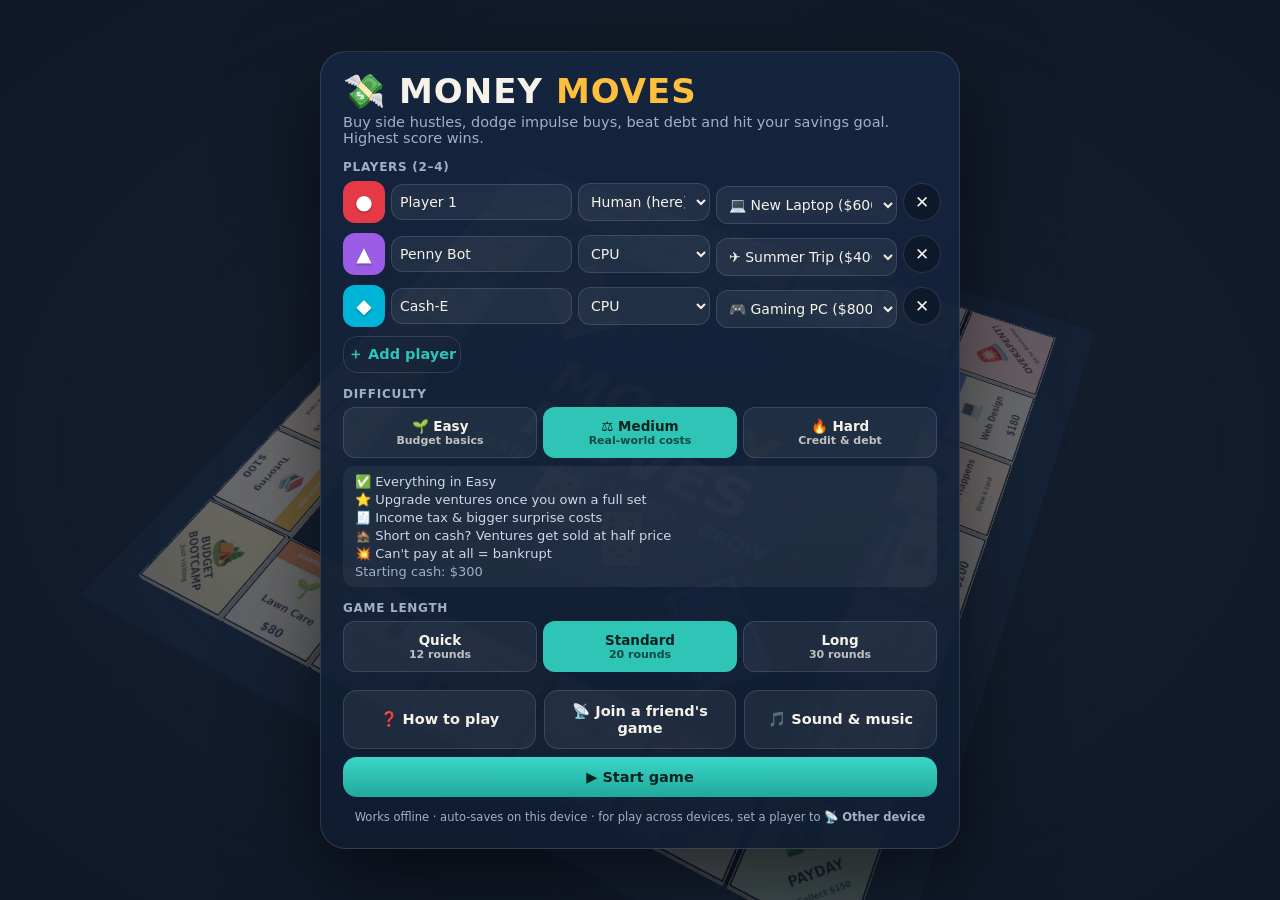
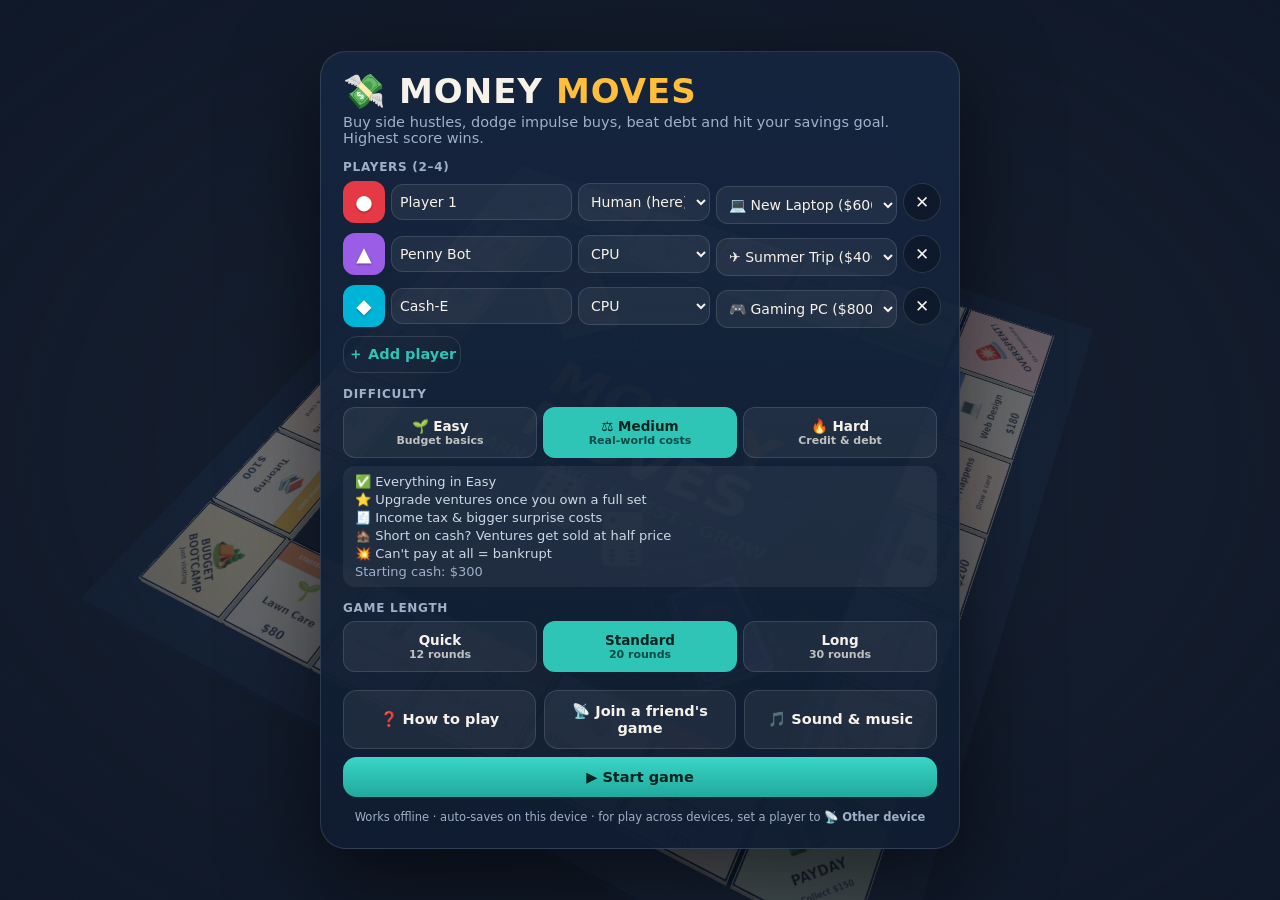
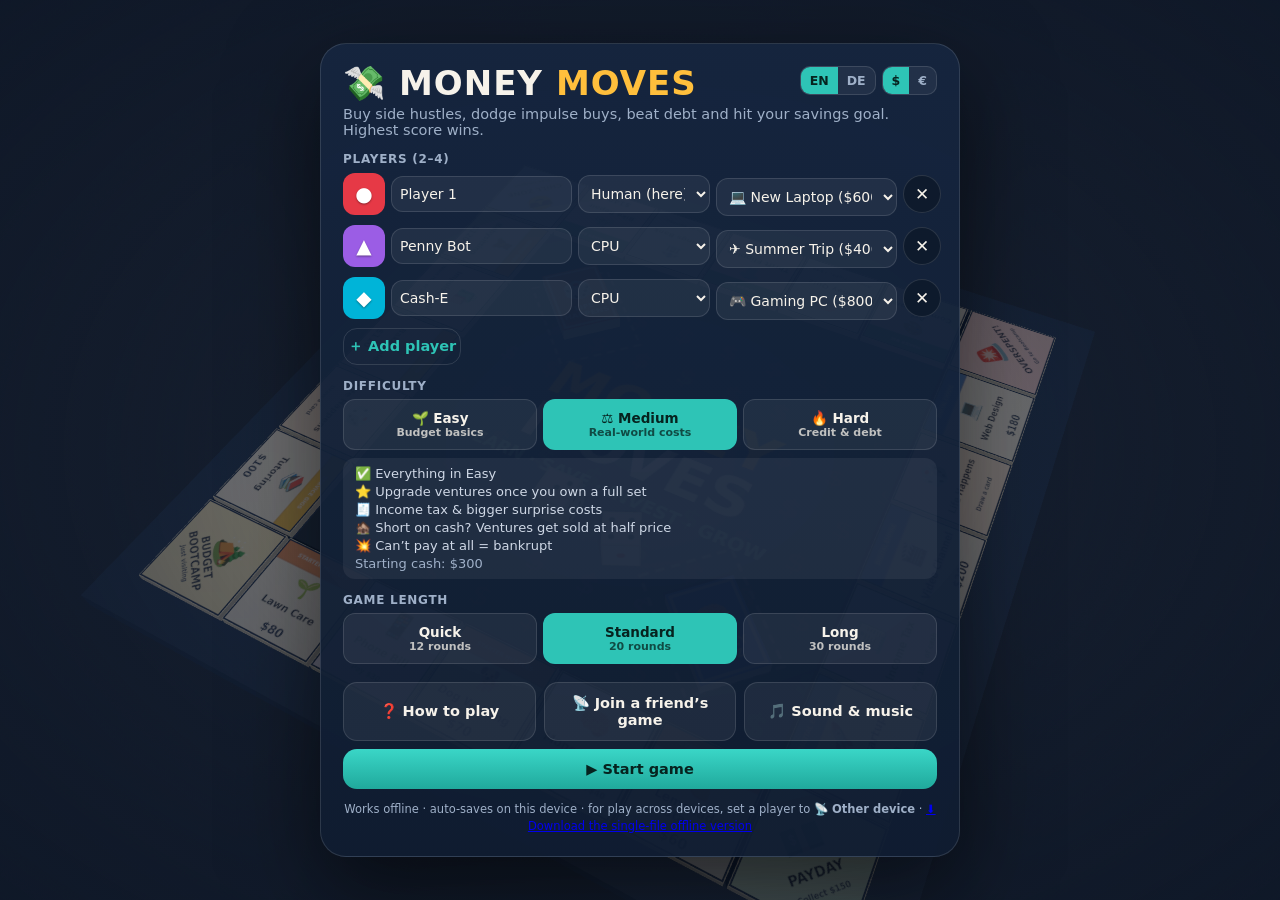
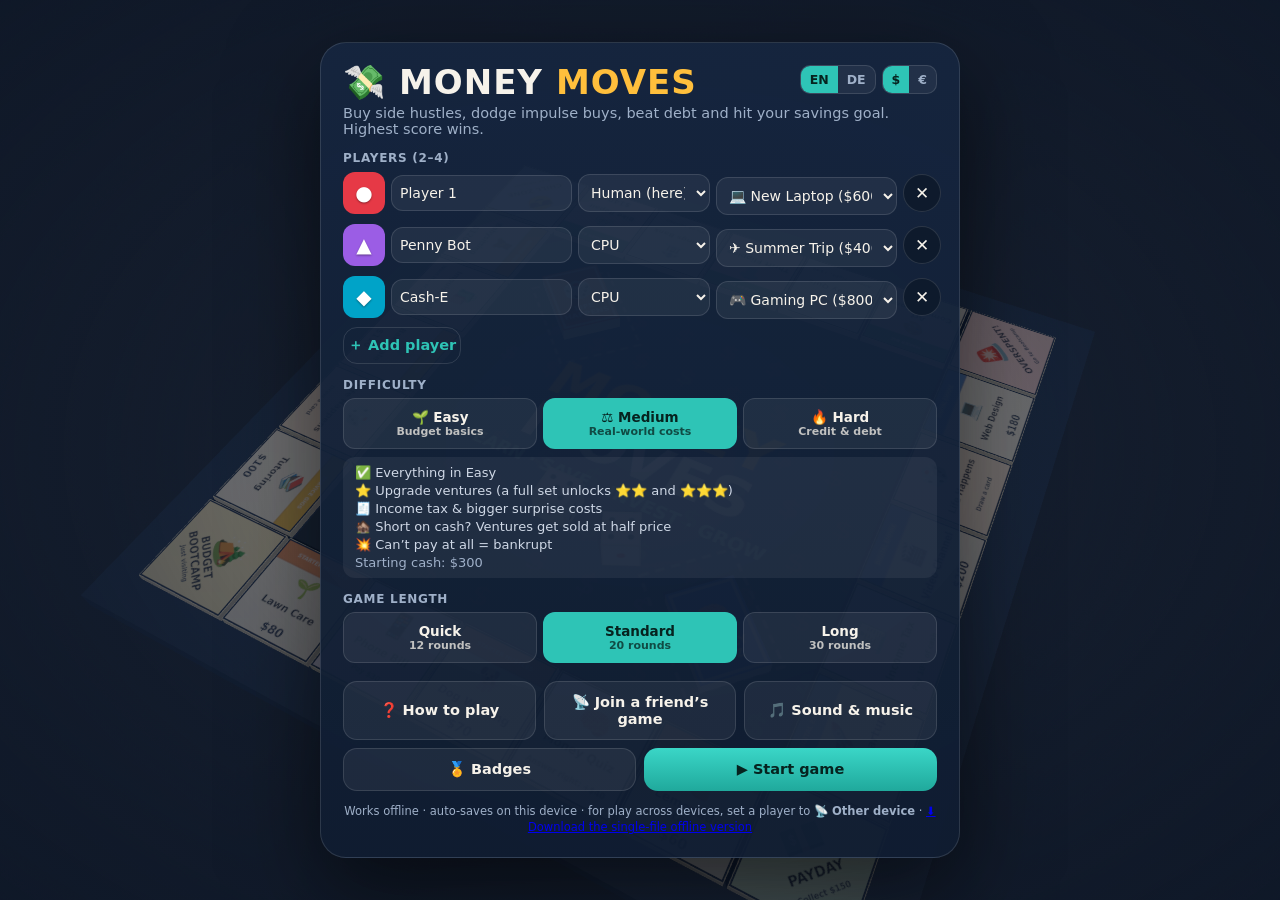
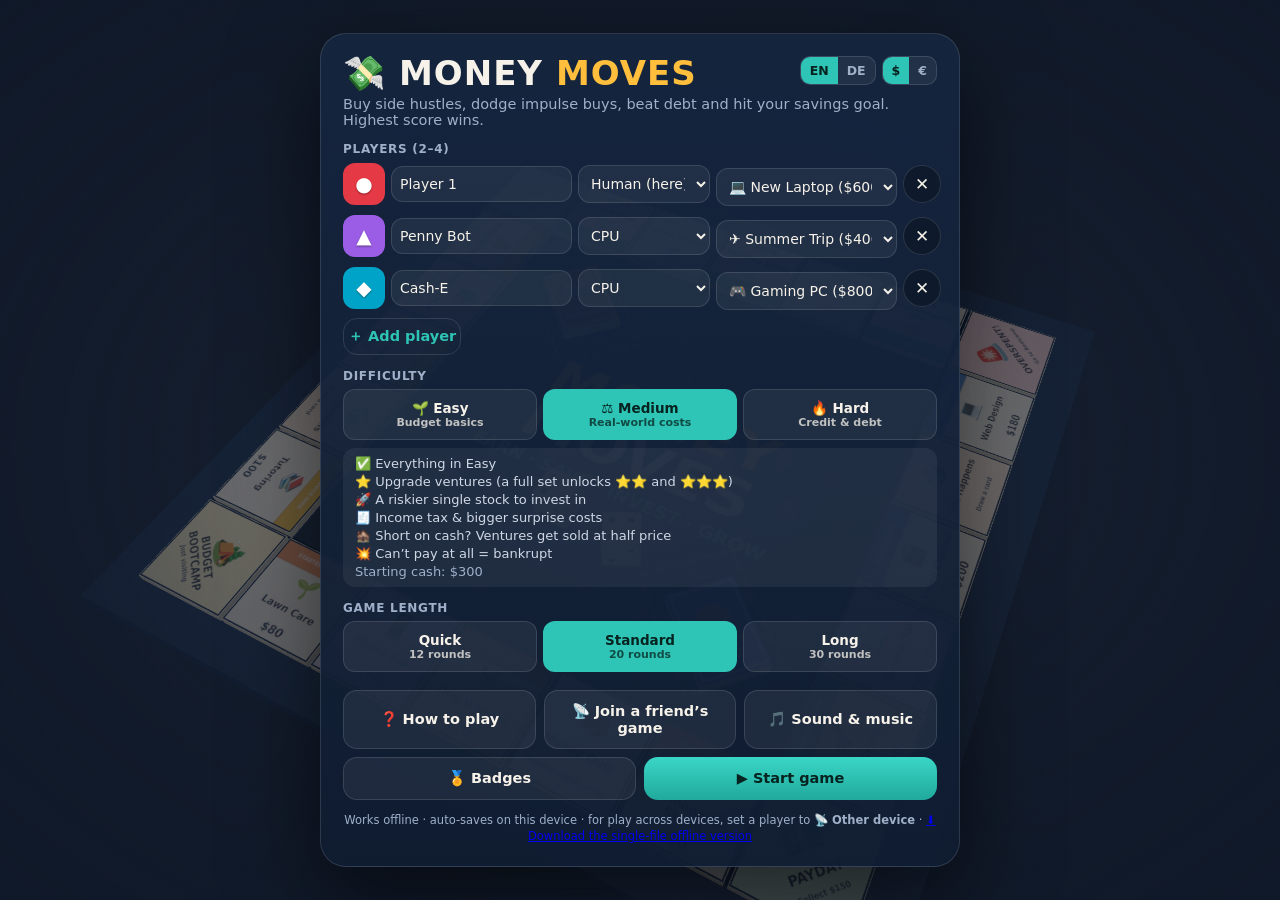
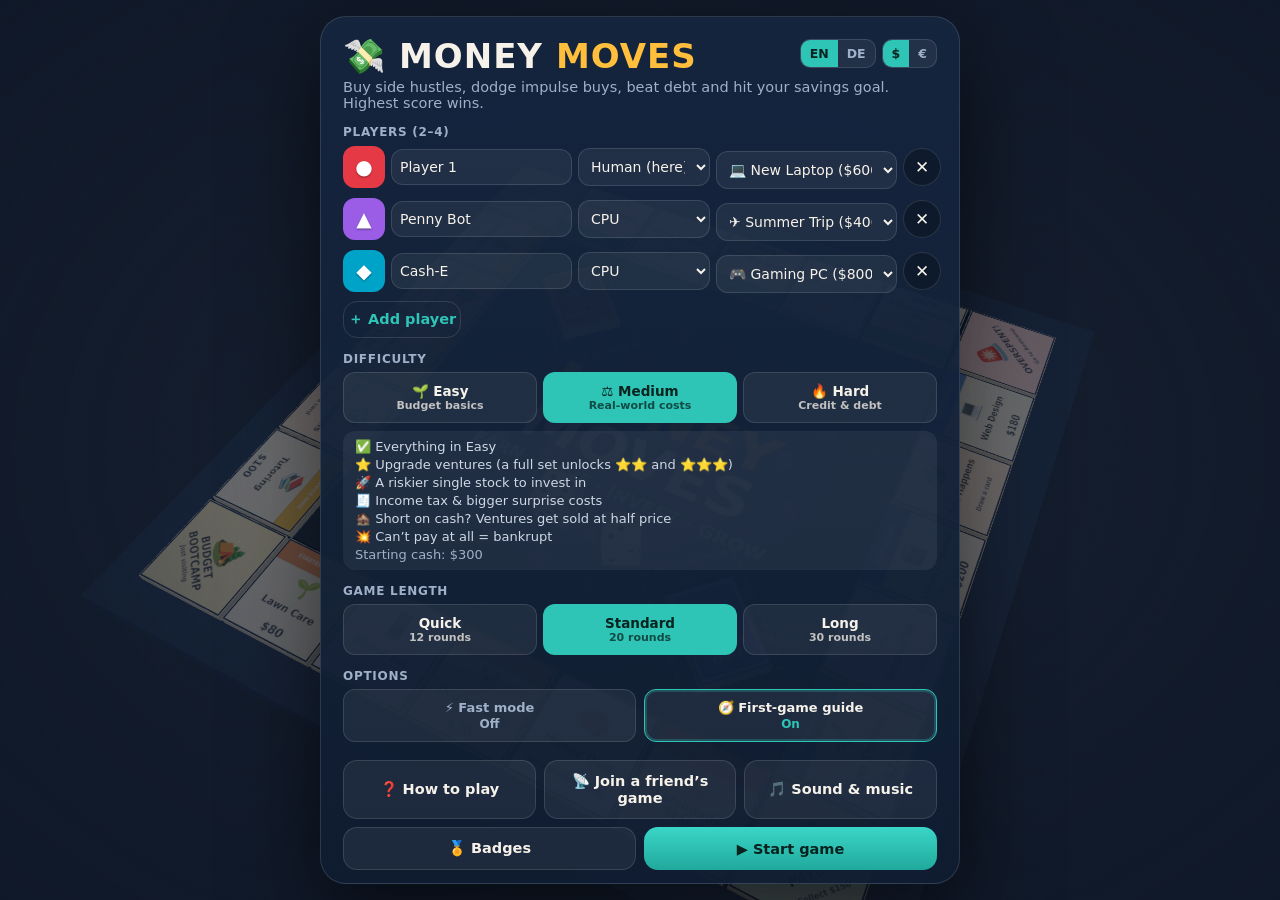
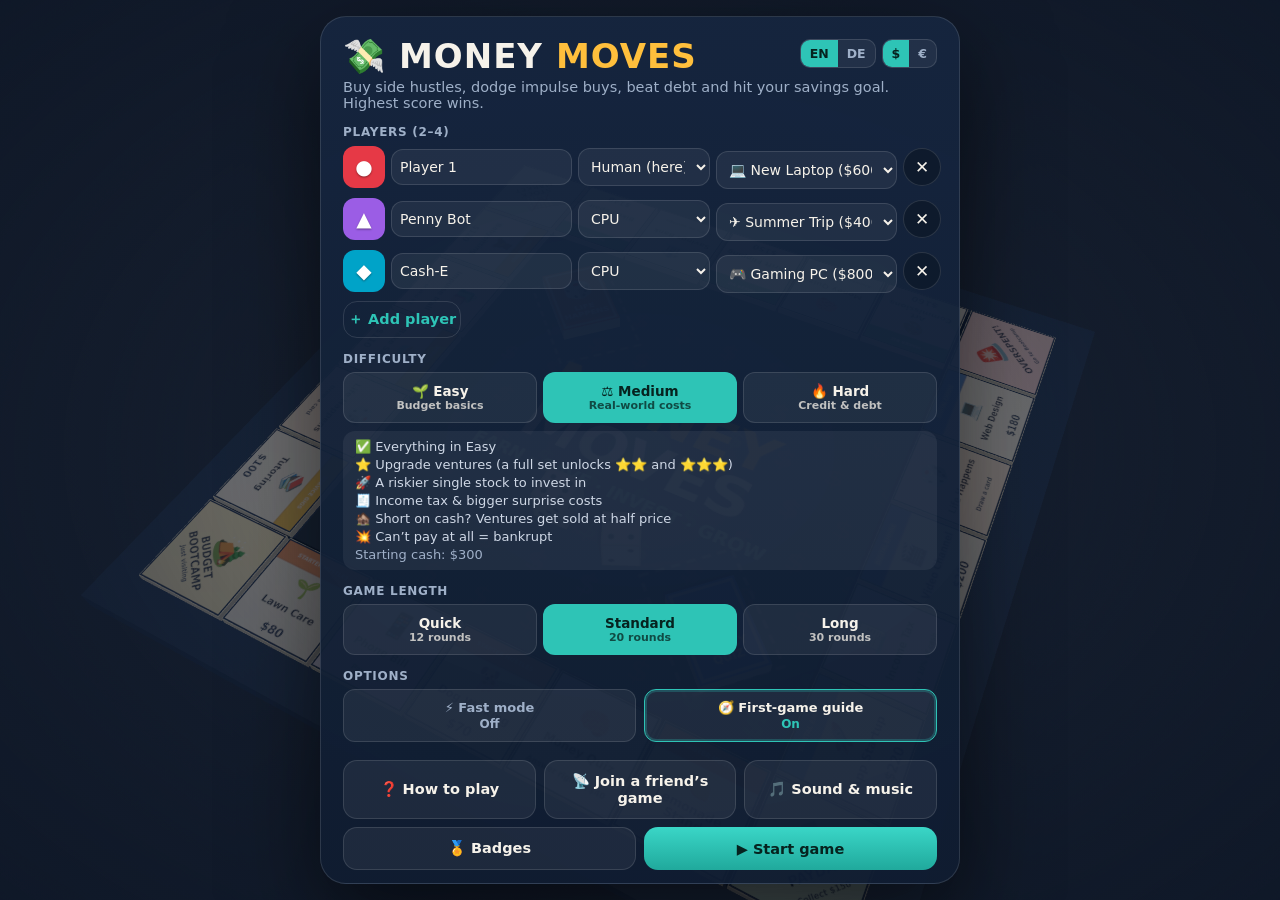
